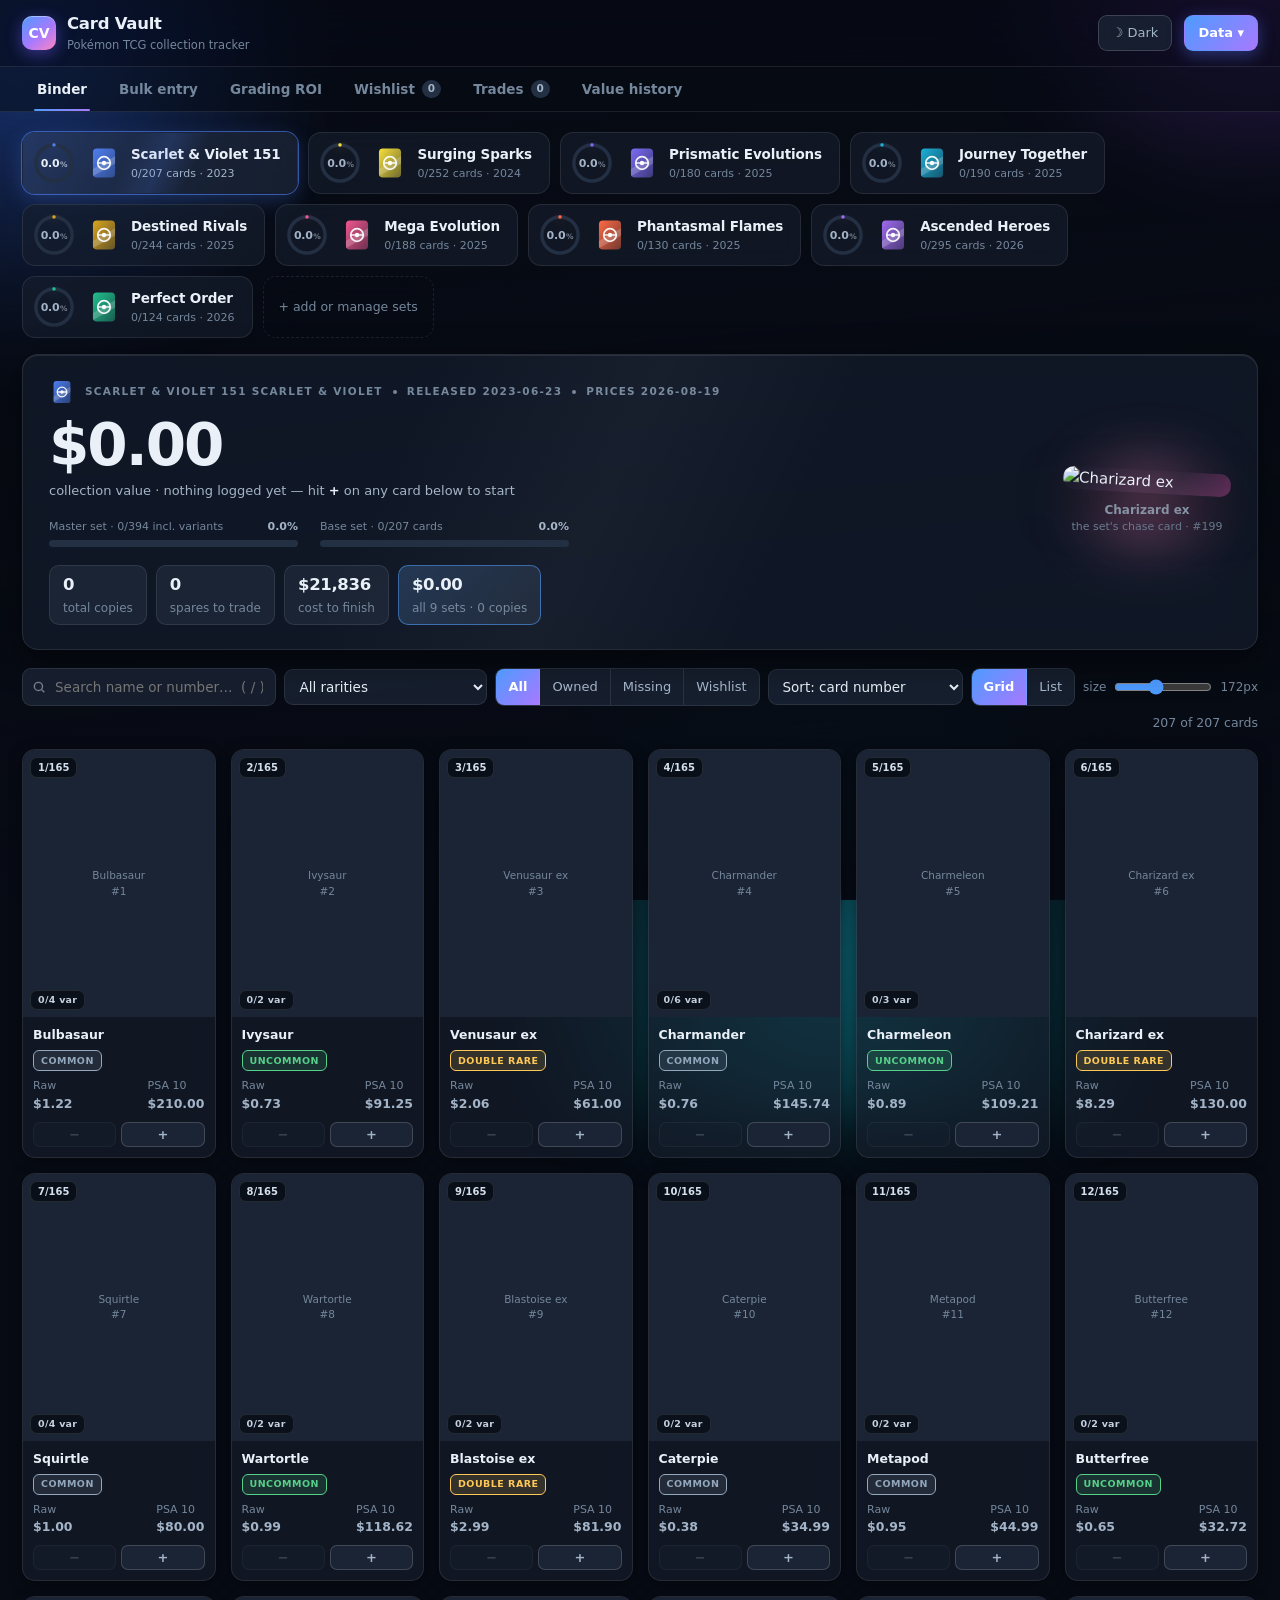
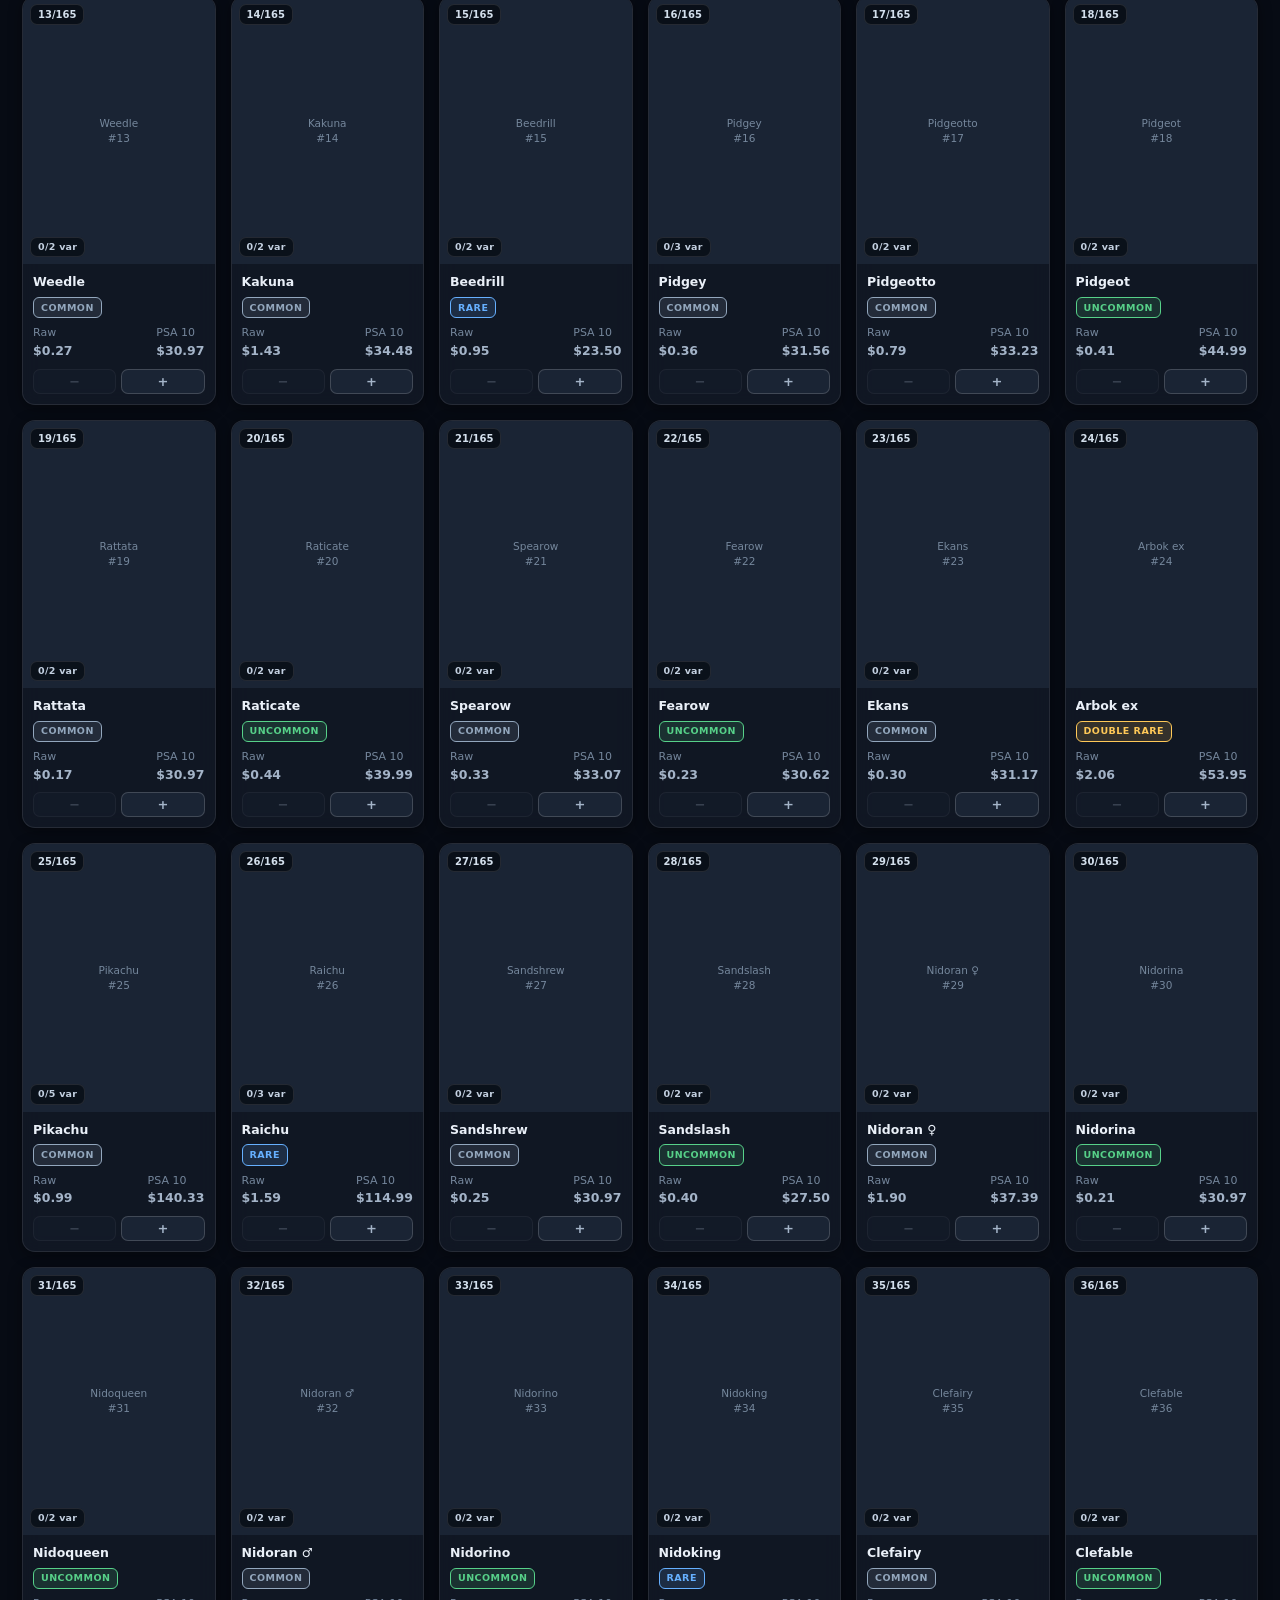
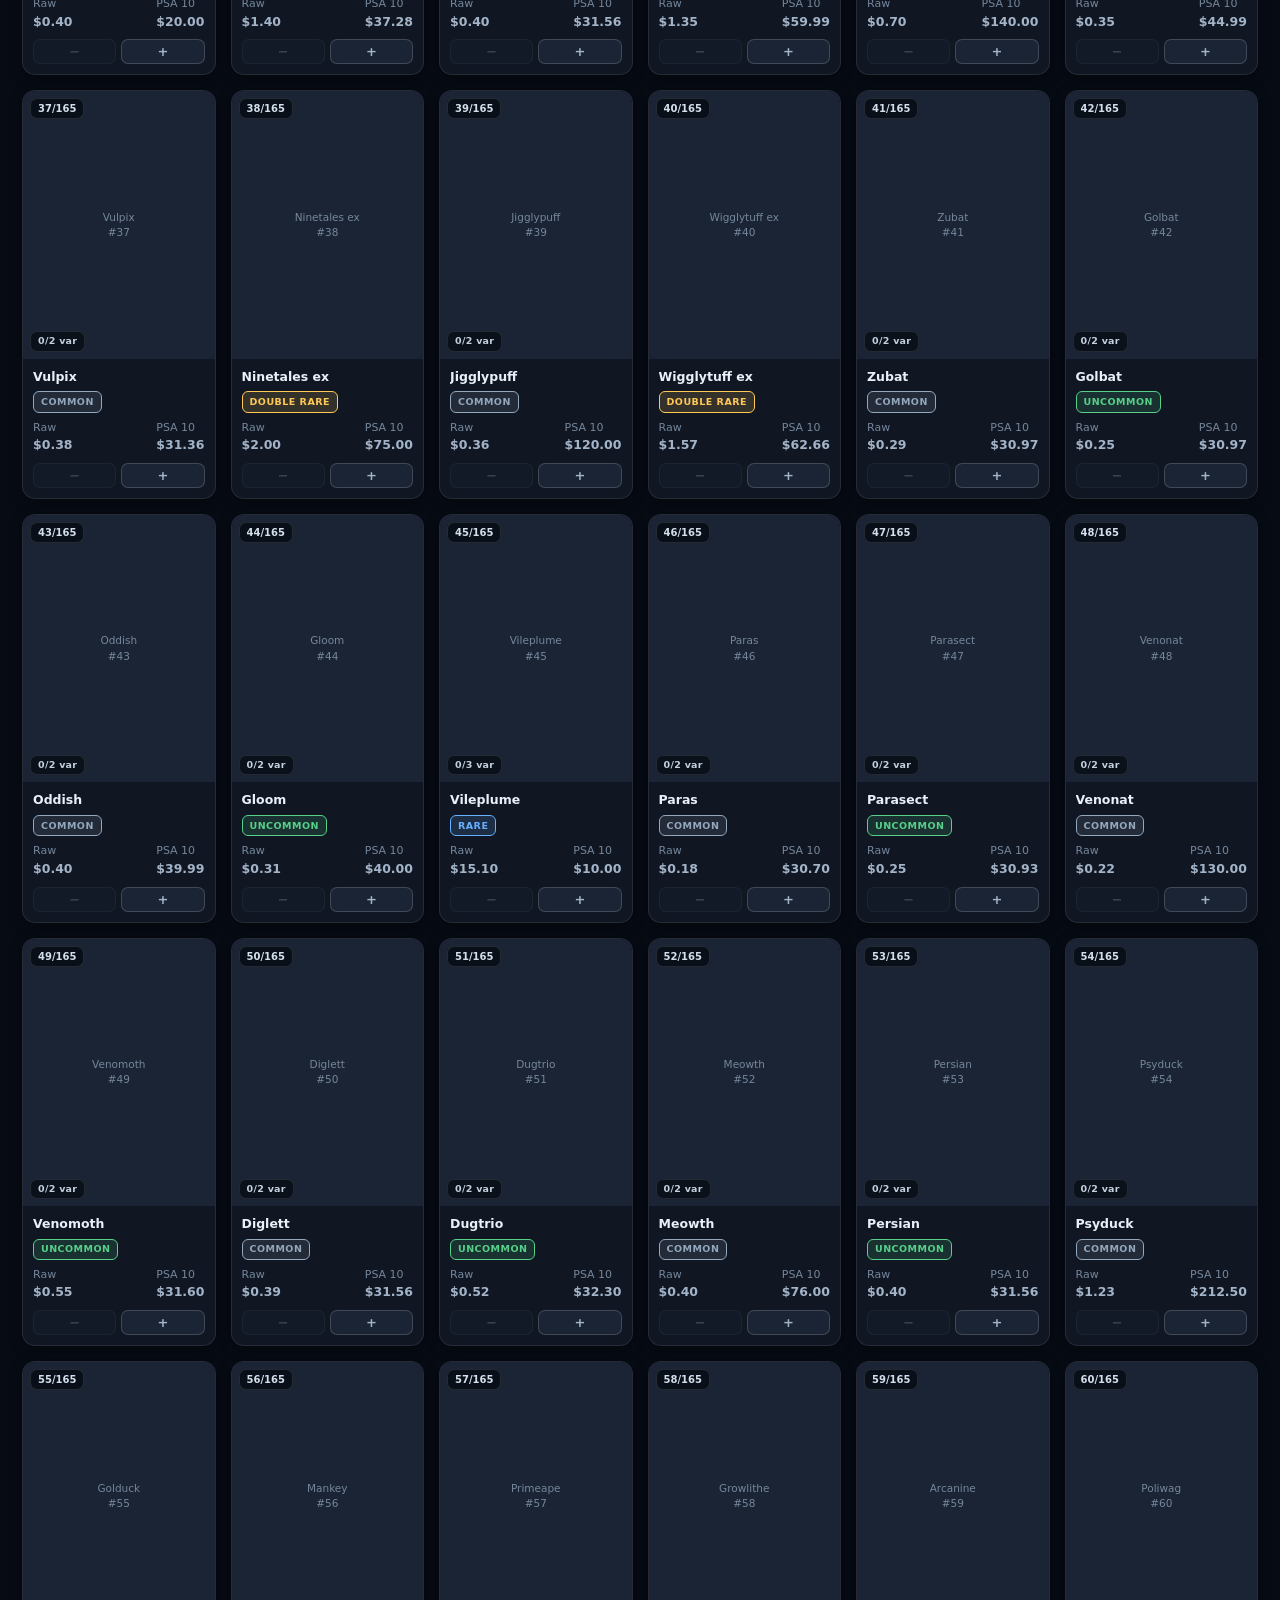
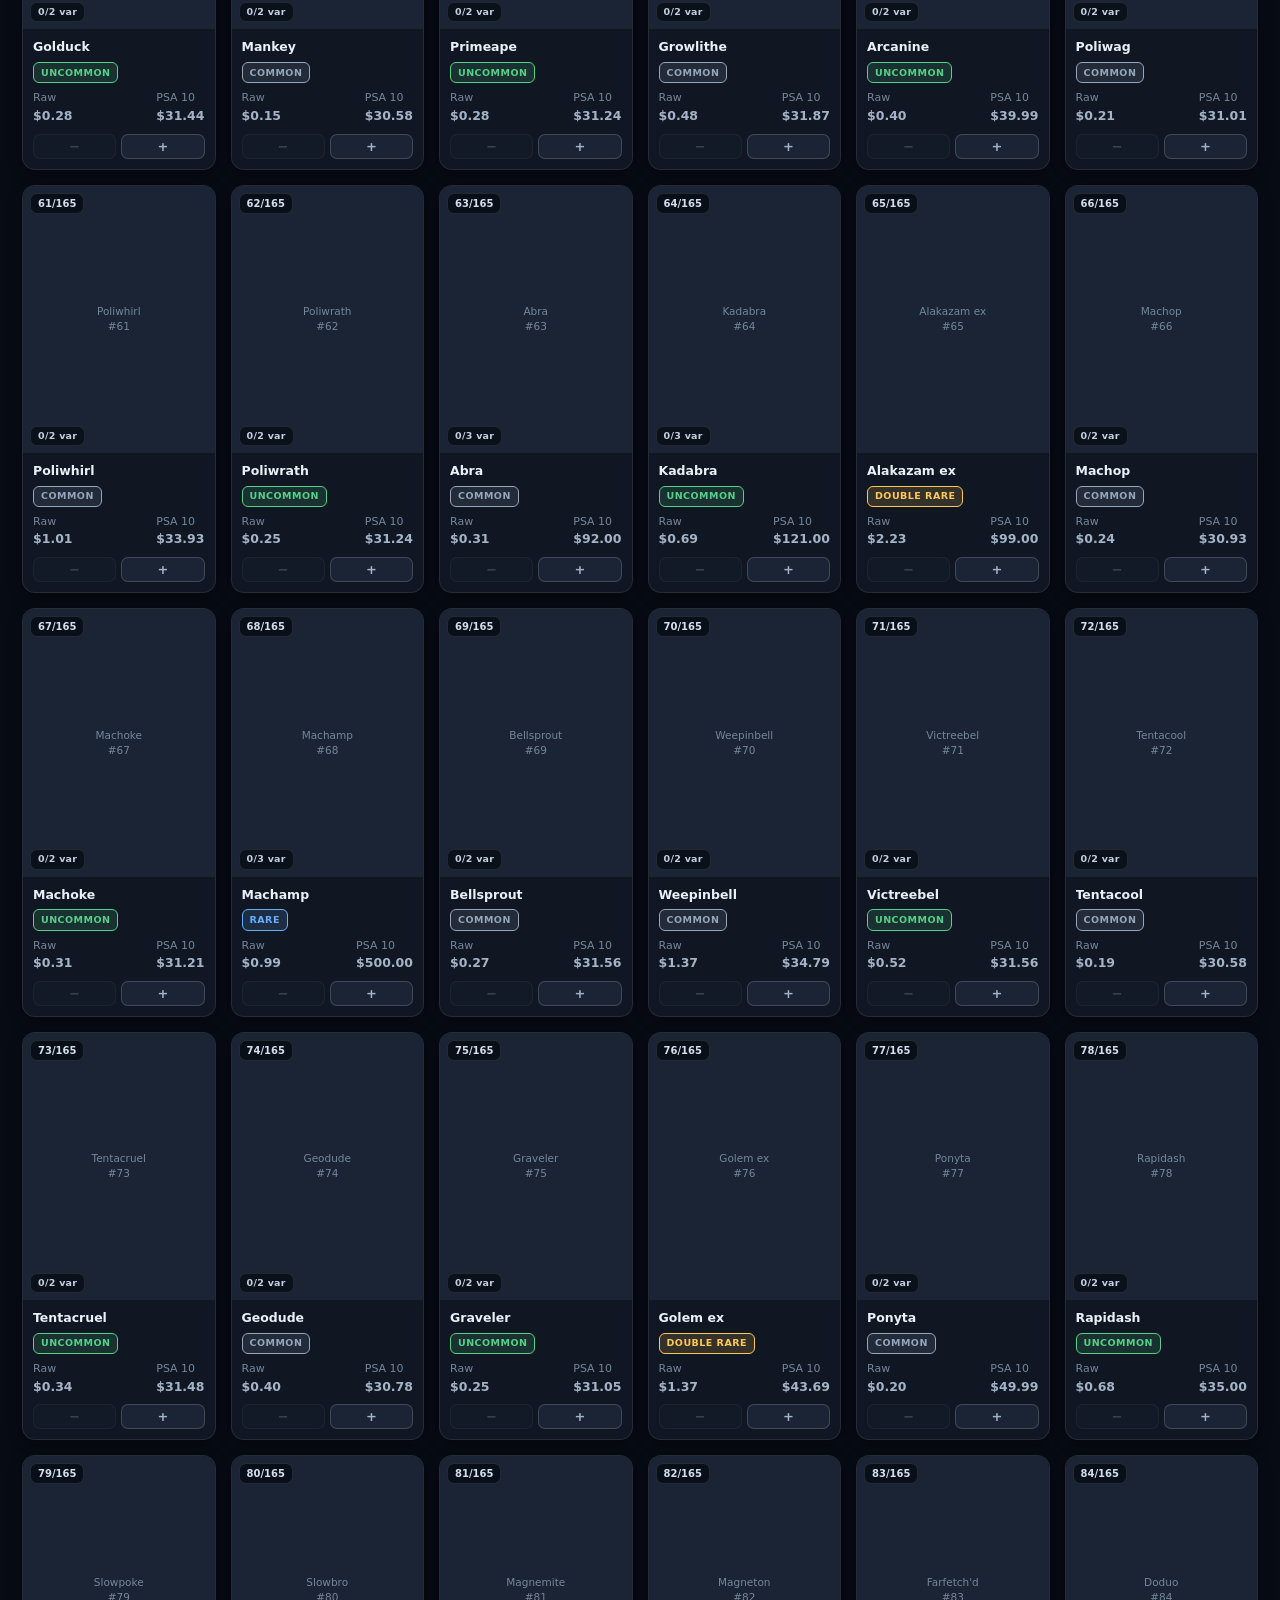
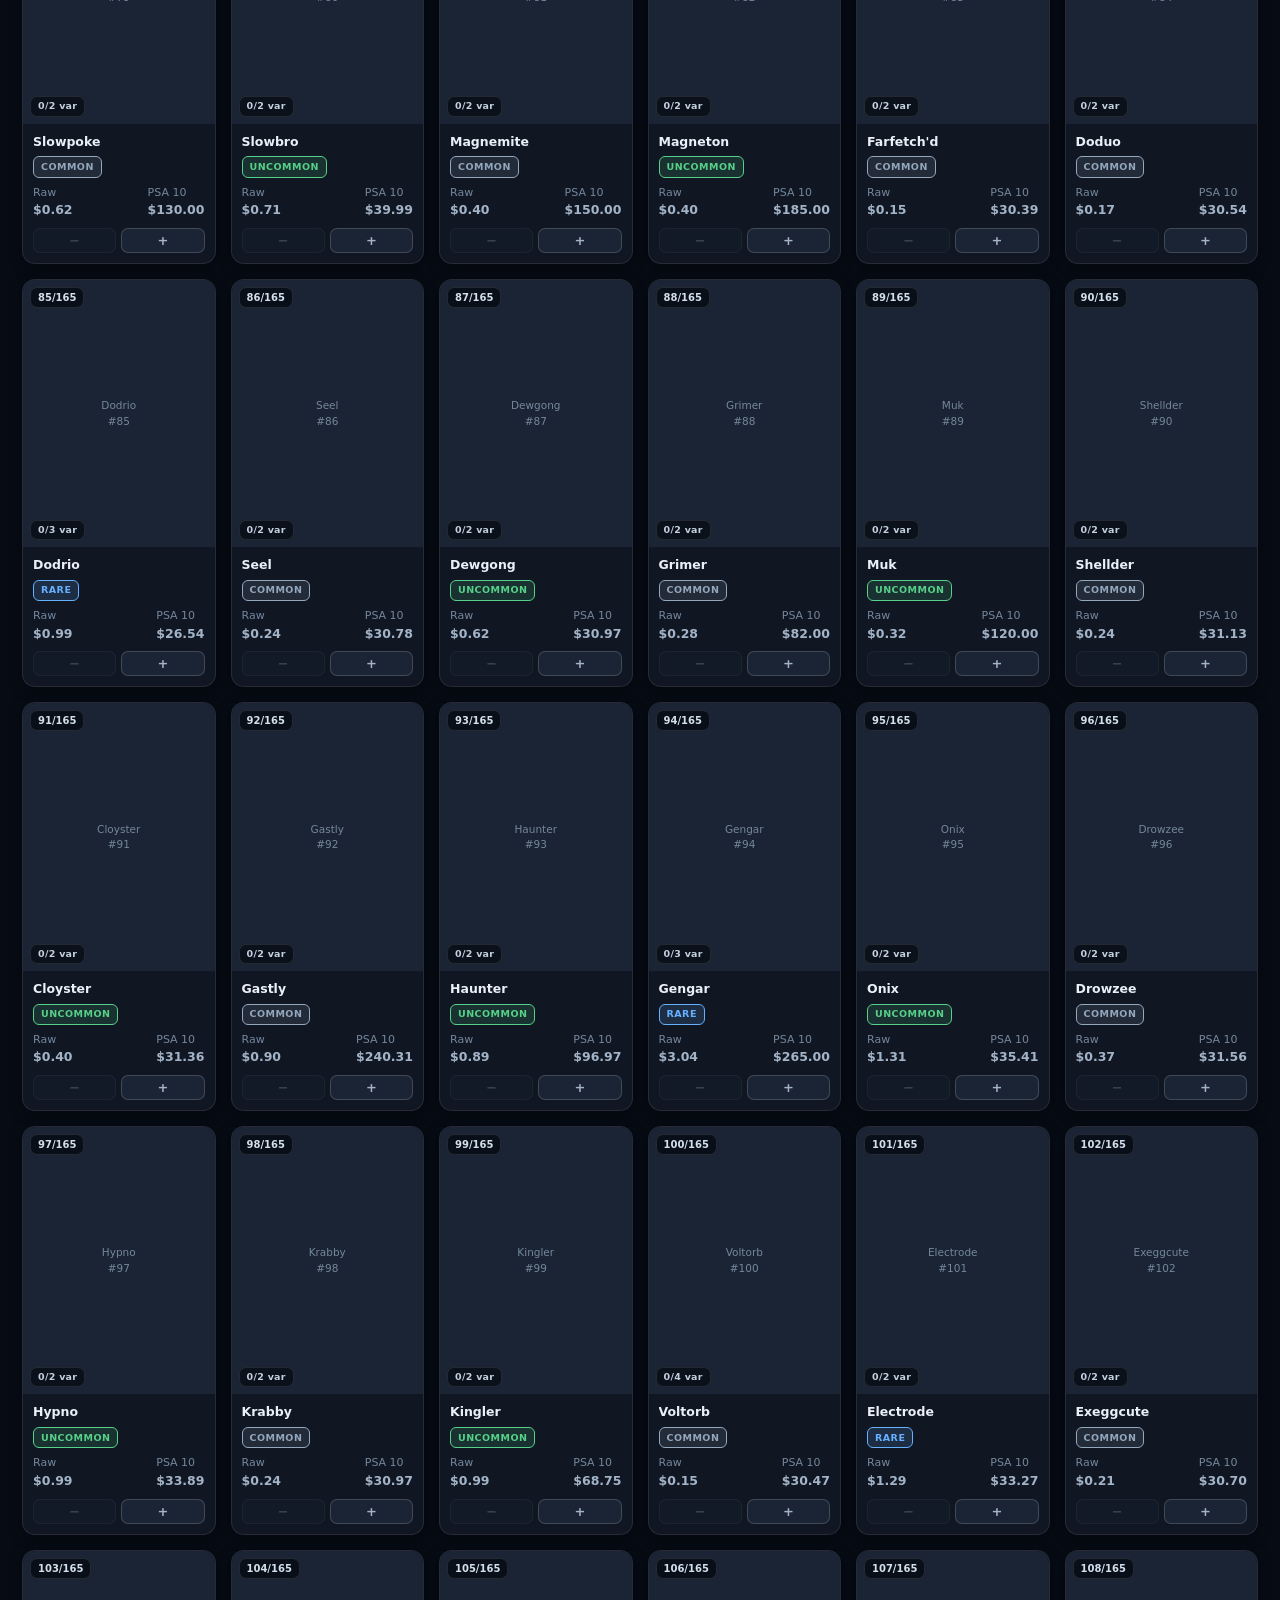
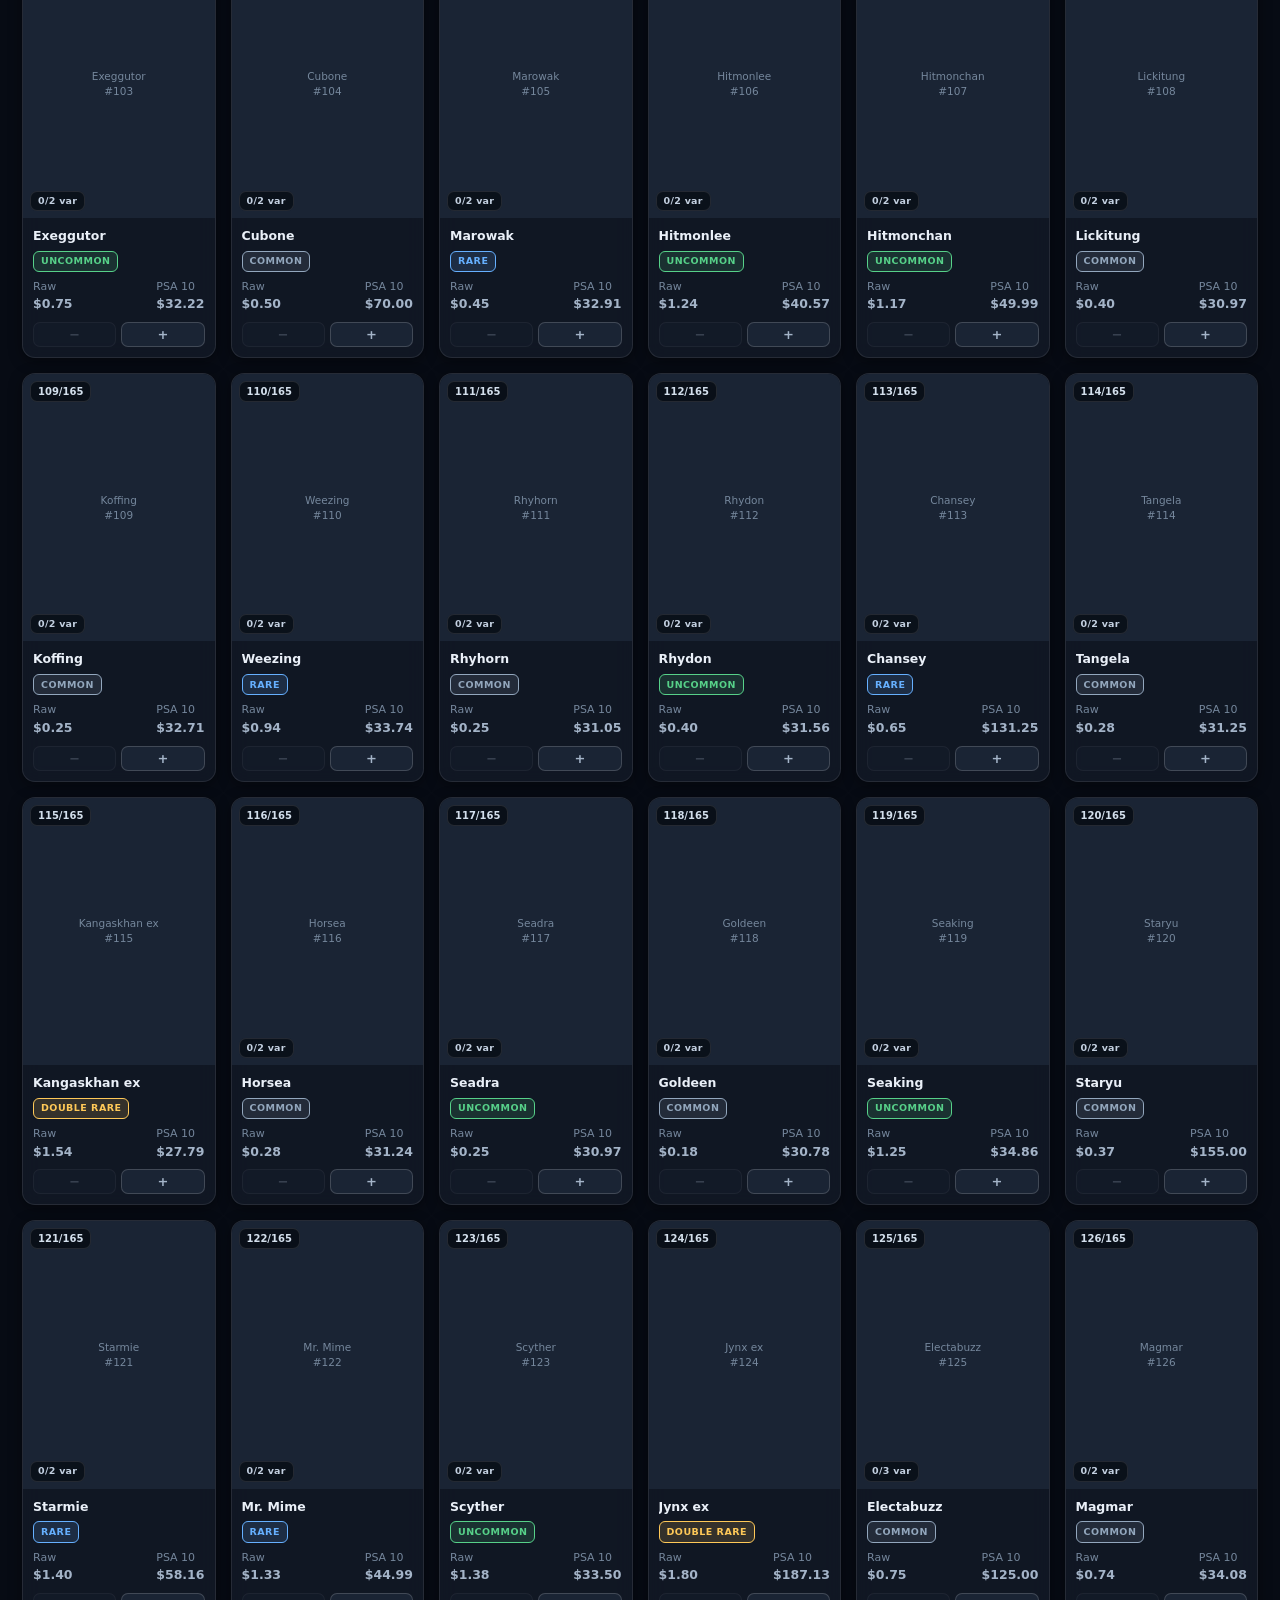
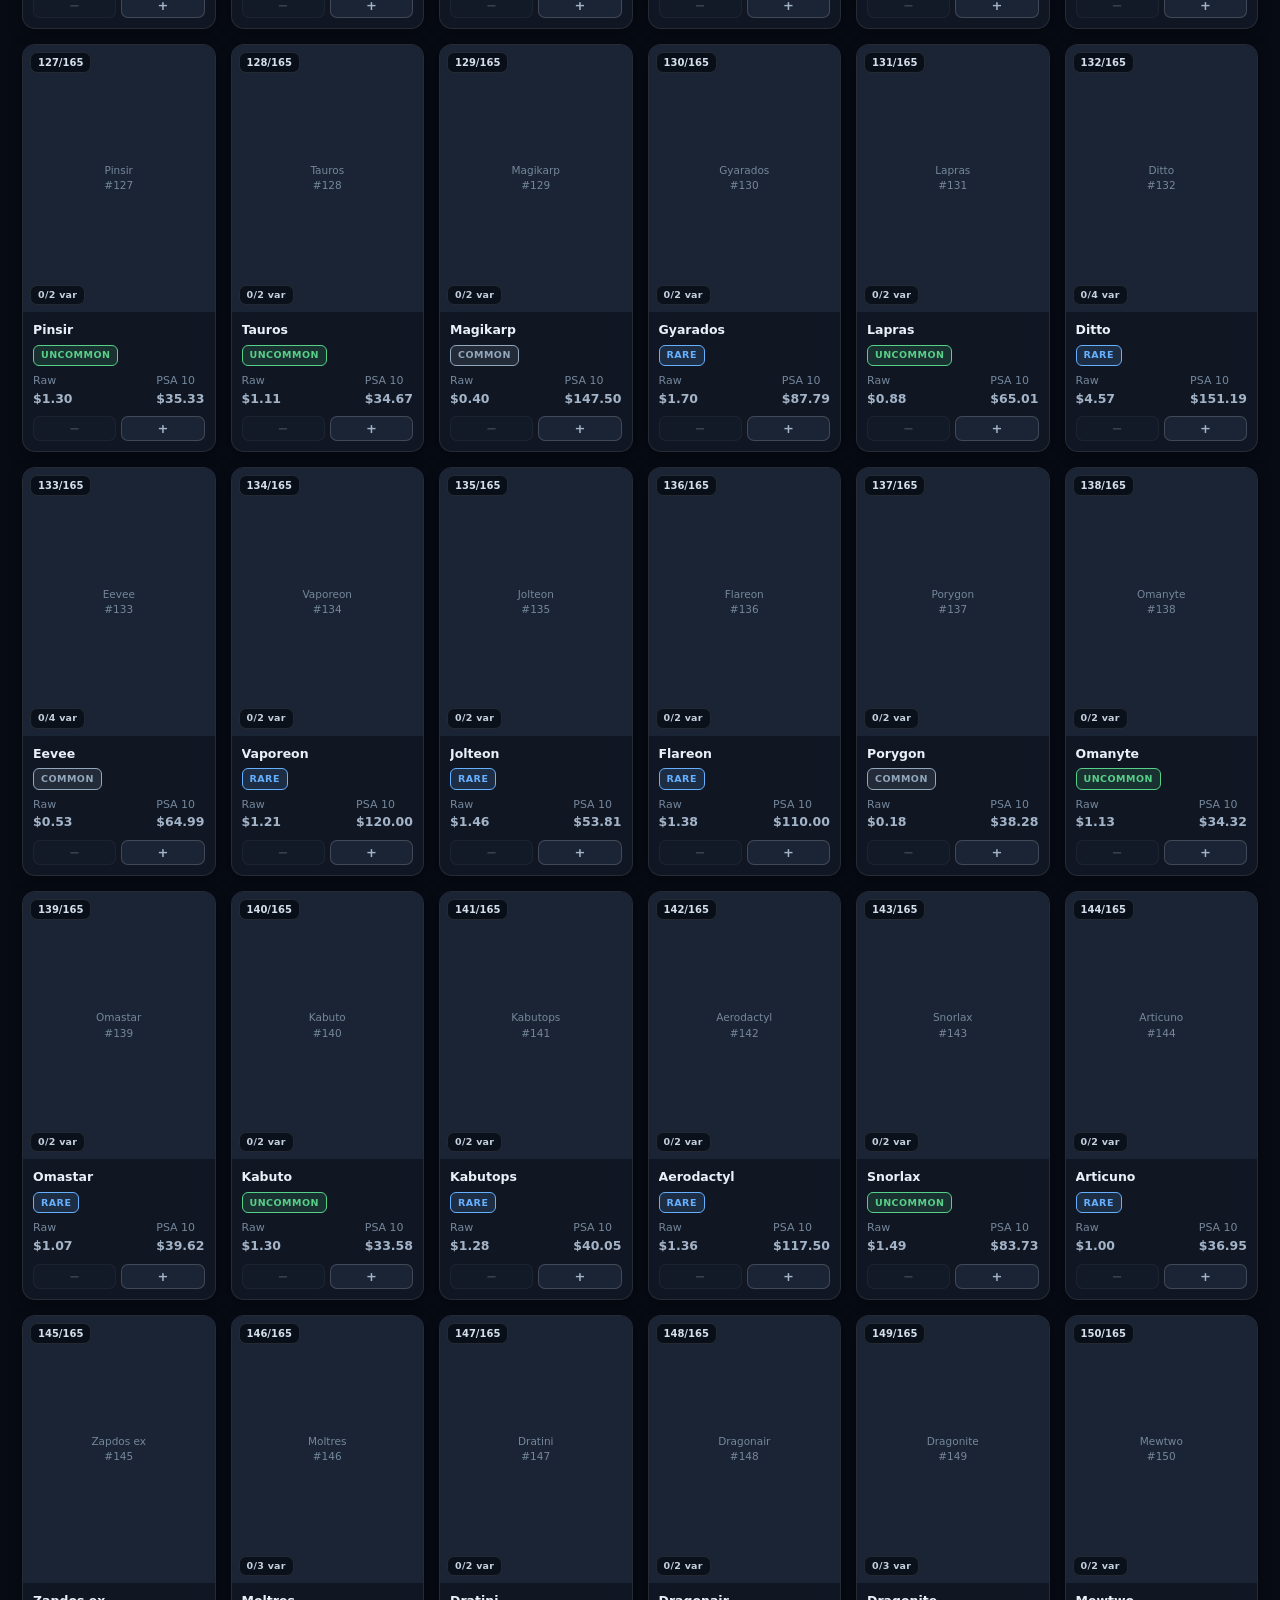
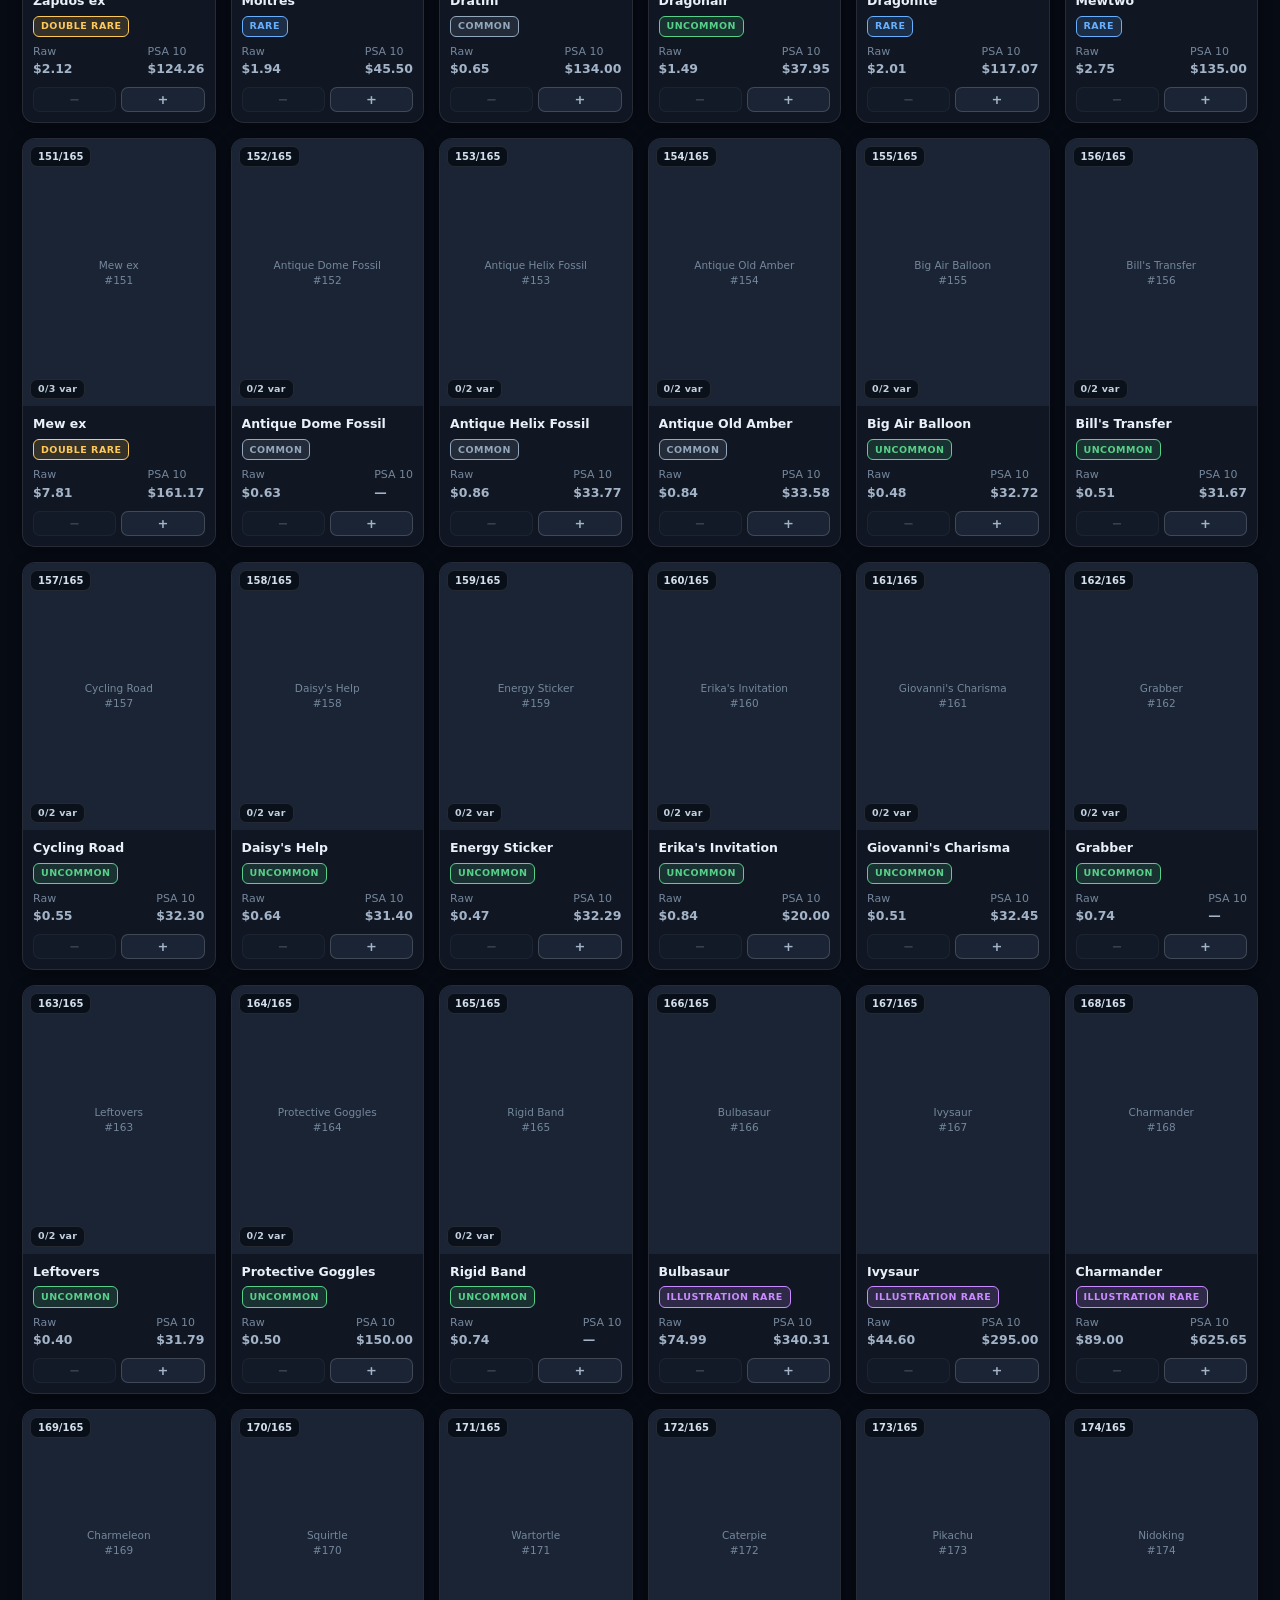
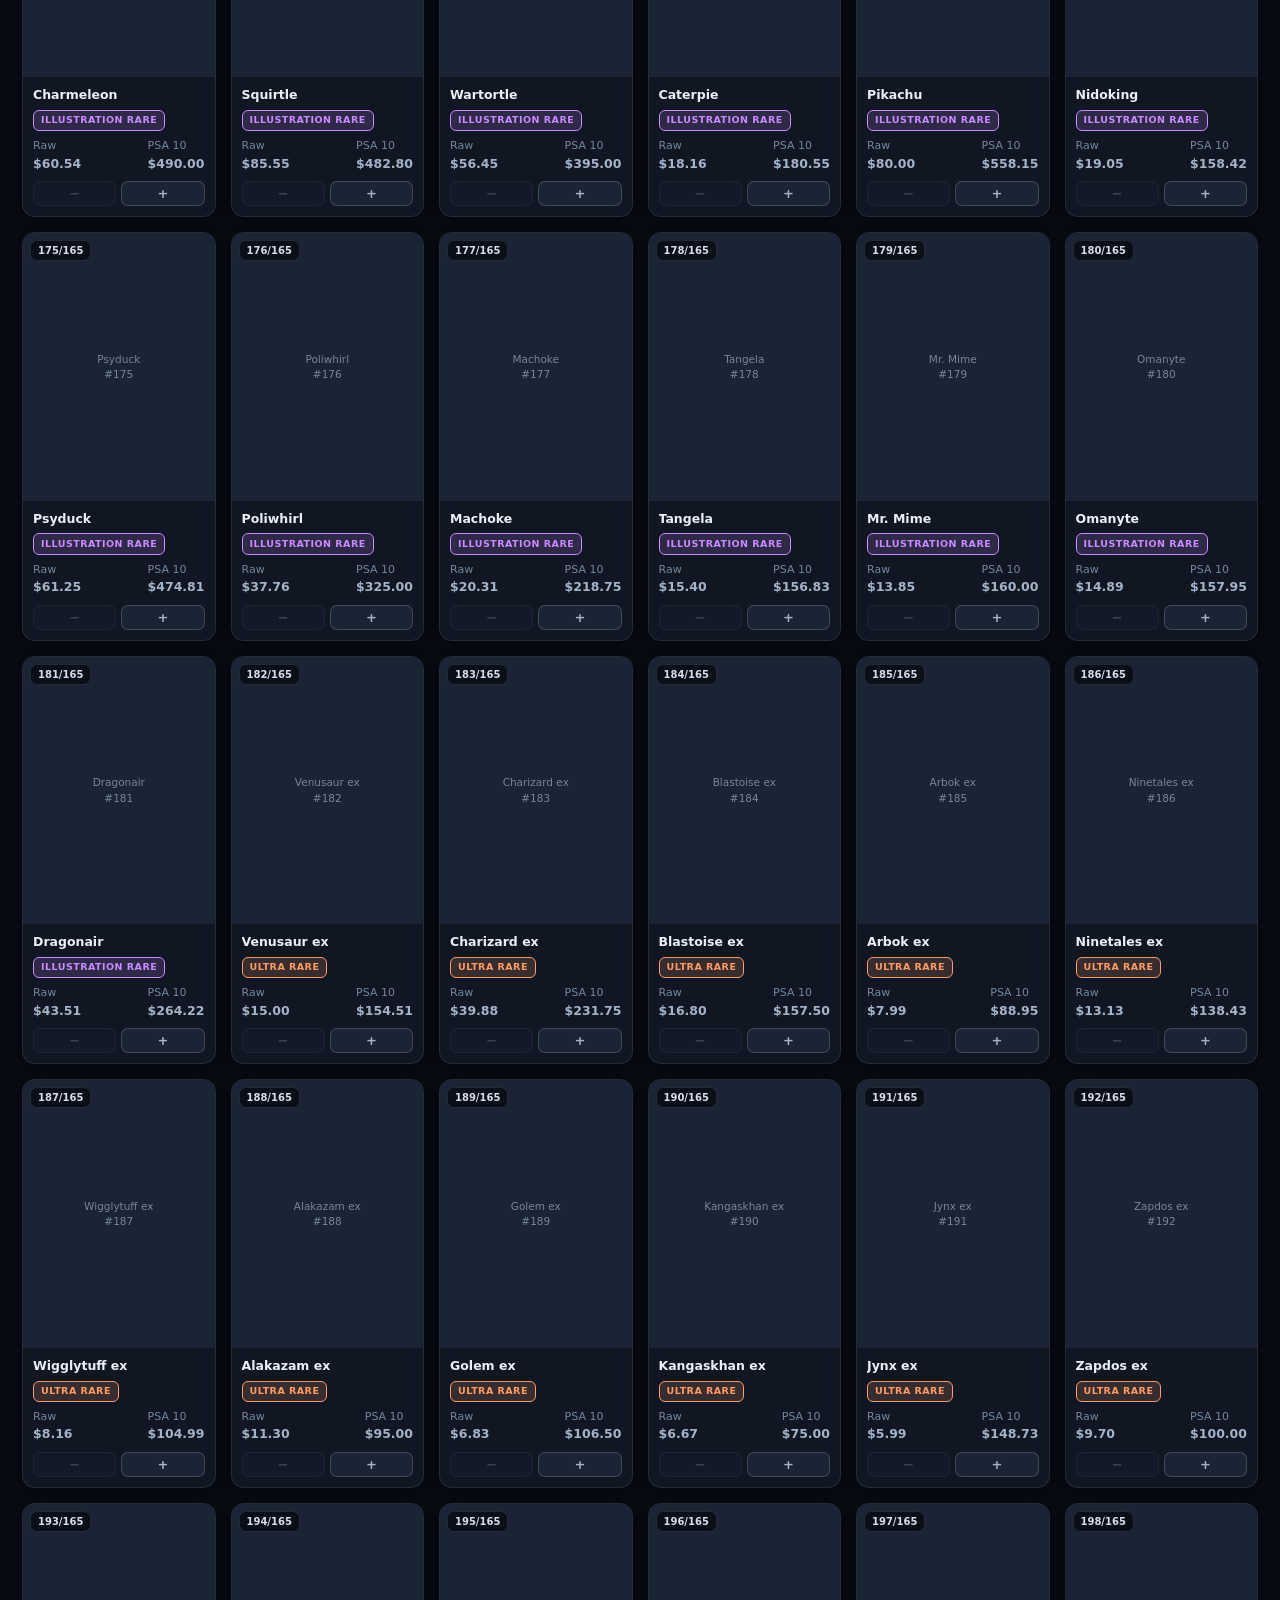
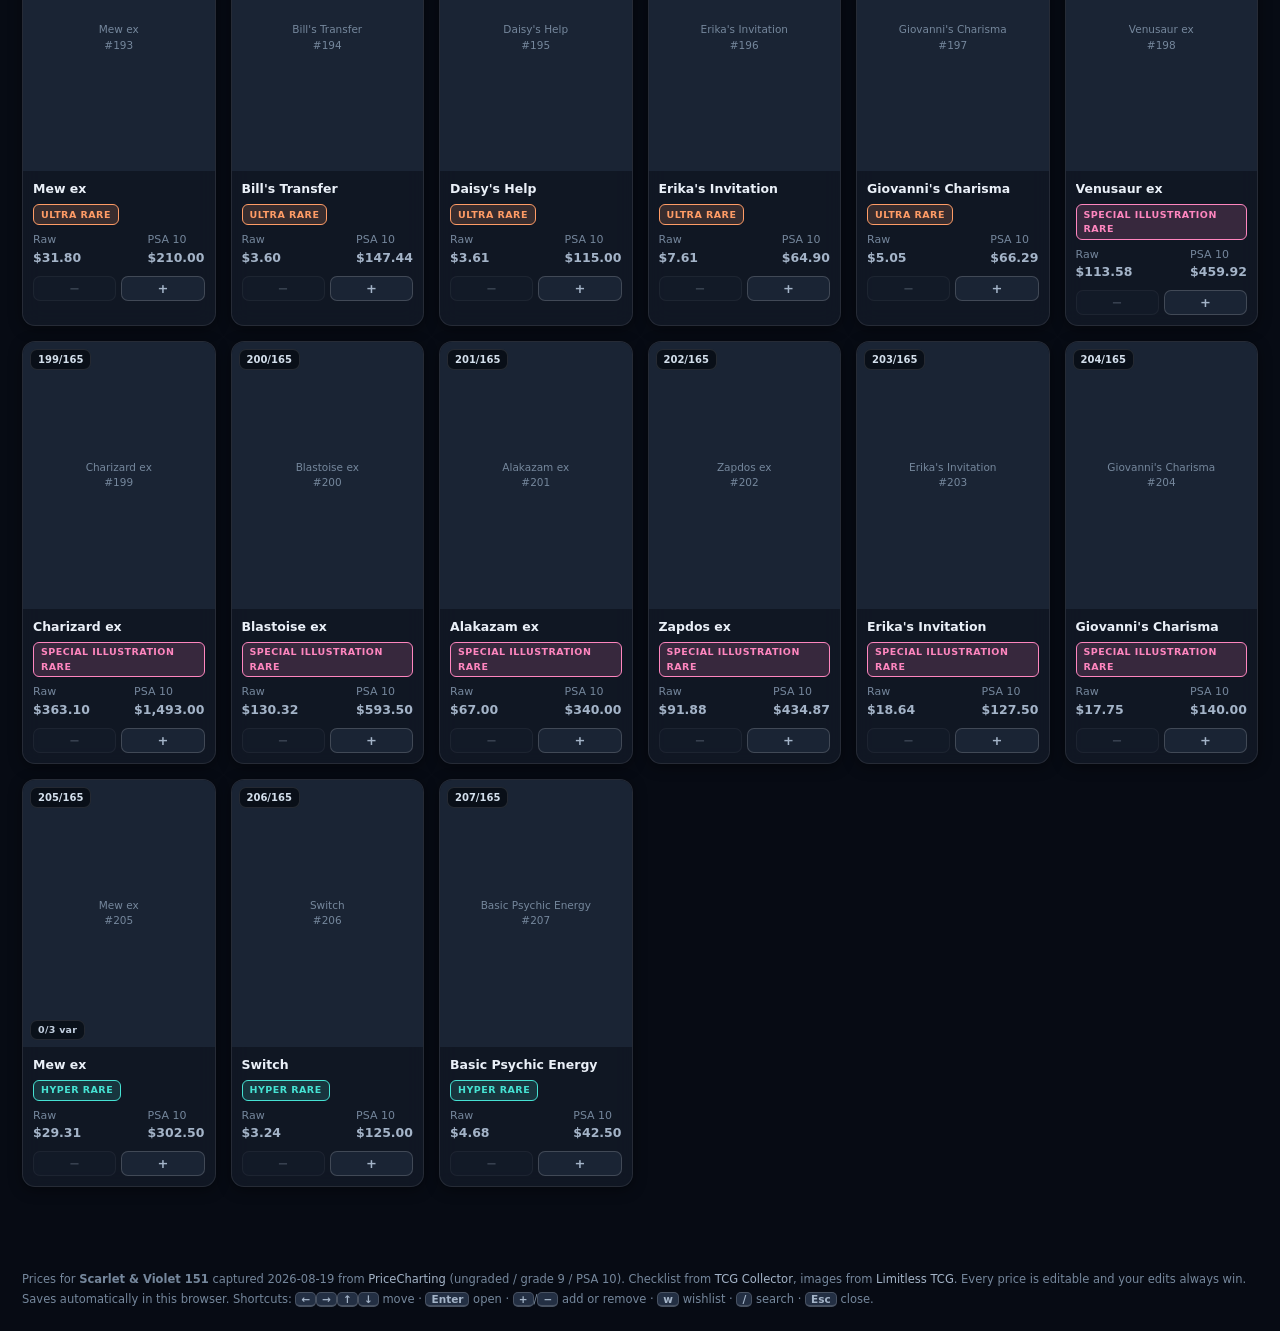
==== index.html @ ab1625ca "Add files via upload" ====
<!DOCTYPE html>
<html lang="en" data-theme="dark">
<head>
<meta charset="utf-8">
<meta name="viewport" content="width=device-width, initial-scale=1, viewport-fit=cover">
<meta name="theme-color" content="#070b14" media="(prefers-color-scheme: dark)">
<meta name="theme-color" content="#eef1f7" media="(prefers-color-scheme: light)">
<meta name="color-scheme" content="dark light">
<title>Card Vault — Pokémon Collection Tracker</title>
<style>/* ============================================================
   Card Vault — premium holo theme
   ============================================================ */
:root{
  --r:10px; --r2:16px; --tile:172px;
  --sans:system-ui,-apple-system,"Segoe UI",Inter,Roboto,Helvetica,Arial,sans-serif;
  --ease:cubic-bezier(.22,.9,.28,1);
}
html[data-theme="dark"]{
  color-scheme:dark;
  --bg:#070b14; --mesh1:#2f62d8; --mesh2:#8c3fd8; --mesh3:#0f93a4;
  --glass:rgba(23,31,46,.62); --glass2:rgba(30,40,58,.72); --glassEdge:rgba(255,255,255,.09);
  --surface:#141b28; --surface2:#1a2434; --surface3:#232f43;
  --line:rgba(255,255,255,.09); --line2:rgba(255,255,255,.17);
  --tx:#eaf0f8; --tx2:#a4b4c8; --tx3:#75879c;
  --acc:#4d9bff; --acc2:#a879ff; --accTx:#fff; --accSoft:rgba(77,155,255,.15);
  --gold:#ffc247; --green:#43d17f; --greenSoft:rgba(67,209,127,.11); --greenLine:rgba(67,209,127,.42);
  --red:#ff7b5c; --grid:rgba(255,255,255,.07); --axis:rgba(255,255,255,.22);
  --shadow:0 10px 34px rgba(0,0,0,.5); --shadowS:0 3px 14px rgba(0,0,0,.4);
  --foil:.85; --dim:.55;
}
html[data-theme="light"]{
  color-scheme:light;
  --bg:#eef1f7; --mesh1:#bcd2ff; --mesh2:#e0c8ff; --mesh3:#bfeaf0;
  --glass:rgba(255,255,255,.74); --glass2:rgba(255,255,255,.86); --glassEdge:rgba(255,255,255,.9);
  --surface:#ffffff; --surface2:#f3f6fb; --surface3:#e7edf6;
  --line:rgba(16,26,42,.10); --line2:rgba(16,26,42,.20);
  --tx:#0e1622; --tx2:#495a6e; --tx3:#71829a;
  --acc:#2a78d6; --acc2:#7c4ddb; --accTx:#fff; --accSoft:rgba(42,120,214,.12);
  --gold:#9a6c00; --green:#0f8a45; --greenSoft:rgba(15,138,69,.09); --greenLine:rgba(15,138,69,.38);
  --red:#c1391a; --grid:rgba(16,26,42,.08); --axis:rgba(16,26,42,.22);
  --shadow:0 10px 30px rgba(24,38,64,.16); --shadowS:0 3px 12px rgba(24,38,64,.11);
  --foil:.62; --dim:.42;
}
/* rarity ink */
html[data-theme="dark"]{
  --rc-common:#93a7bd;      --rb-common:rgba(147,167,189,.14);
  --rc-uncommon:#57d189;    --rb-uncommon:rgba(87,209,137,.14);
  --rc-rare:#66b0ff;        --rb-rare:rgba(102,176,255,.15);
  --rc-double-rare:#ffc958; --rb-double-rare:rgba(255,201,88,.15);
  --rc-ace-spec-rare:#ff5f7a;             --rb-ace-spec-rare:rgba(255,95,122,.16);
  --rc-illustration-rare:#c98bff;         --rb-illustration-rare:rgba(201,139,255,.16);
  --rc-ultra-rare:#ff9c66;                --rb-ultra-rare:rgba(255,156,102,.16);
  --rc-special-illustration-rare:#ff86bf; --rb-special-illustration-rare:rgba(255,134,191,.16);
  --rc-hyper-rare:#46e2d3;                --rb-hyper-rare:rgba(70,226,211,.15);
  --rc-mega-hyper-rare:#ffd76a;           --rb-mega-hyper-rare:rgba(255,215,106,.16);
}
html[data-theme="light"]{
  --rc-common:#5a6b7d;      --rb-common:rgba(90,107,125,.10);
  --rc-uncommon:#0f8a45;    --rb-uncommon:rgba(15,138,69,.11);
  --rc-rare:#1f6fc4;        --rb-rare:rgba(31,111,196,.11);
  --rc-double-rare:#8a6708; --rb-double-rare:rgba(138,103,8,.13);
  --rc-ace-spec-rare:#c02241;             --rb-ace-spec-rare:rgba(192,34,65,.11);
  --rc-illustration-rare:#7a3fd0;         --rb-illustration-rare:rgba(122,63,208,.11);
  --rc-ultra-rare:#b8541f;                --rb-ultra-rare:rgba(184,84,31,.11);
  --rc-special-illustration-rare:#bf3670; --rb-special-illustration-rare:rgba(191,54,112,.11);
  --rc-hyper-rare:#0d7d74;                --rb-hyper-rare:rgba(13,125,116,.12);
  --rc-mega-hyper-rare:#8a6708;           --rb-mega-hyper-rare:rgba(138,103,8,.14);
}

*{box-sizing:border-box;margin:0;padding:0}
html,body{min-height:100%}
body{background:var(--bg);color:var(--tx);font:15px/1.5 var(--sans);-webkit-font-smoothing:antialiased;
  position:relative;overflow-x:hidden}
/* ---- animated gradient mesh backdrop ---- */
body::before{
  content:"";position:fixed;inset:-25%;z-index:-2;pointer-events:none;
  background:
    radial-gradient(38vw 38vw at 18% 22%, var(--mesh1), transparent 62%),
    radial-gradient(34vw 34vw at 82% 12%, var(--mesh2), transparent 62%),
    radial-gradient(40vw 40vw at 60% 88%, var(--mesh3), transparent 64%);
  opacity:.6;filter:blur(34px);animation:drift 44s var(--ease) infinite alternate}
html[data-theme="light"] body::before{opacity:.8}
body::after{content:"";position:fixed;inset:0;z-index:-1;pointer-events:none;
  background:linear-gradient(175deg, color-mix(in srgb,var(--bg) 12%,transparent) 0%,
    color-mix(in srgb,var(--bg) 62%,transparent) 46%, var(--bg) 94%)}
@keyframes drift{
  0%  {transform:translate3d(0,0,0) scale(1)}
  33% {transform:translate3d(3.5%,-3%,0) scale(1.09)}
  66% {transform:translate3d(-3%,3.5%,0) scale(1.04)}
  100%{transform:translate3d(2%,2.5%,0) scale(1.11)}
}

button,input,select{font:inherit;color:inherit}
button{cursor:pointer;border:none;background:none}
a{color:var(--acc);text-decoration:none}
a:hover{text-decoration:underline}
:focus-visible{outline:2px solid var(--acc);outline-offset:2px;border-radius:6px}

/* glass surface mixin */
.glass{background:var(--glass);backdrop-filter:blur(18px) saturate(150%);
  -webkit-backdrop-filter:blur(18px) saturate(150%);
  border:1px solid var(--line);box-shadow:inset 0 1px 0 var(--glassEdge), var(--shadowS)}

/* ============ header ============ */
header{position:sticky;top:0;z-index:40;background:color-mix(in srgb,var(--bg) 72%,transparent);
  backdrop-filter:blur(20px) saturate(150%);-webkit-backdrop-filter:blur(20px) saturate(150%);
  border-bottom:1px solid var(--line)}
.hwrap{max-width:1560px;margin:0 auto;padding:12px 22px;display:flex;align-items:center;gap:12px;flex-wrap:wrap}
.brand{display:flex;align-items:center;gap:11px;margin-right:auto}
.mark{width:34px;height:34px;border-radius:10px;flex:none;color:#fff;font-weight:800;font-size:14px;
  background:linear-gradient(140deg,#4d9bff,#a879ff 55%,#ff86bf);display:grid;place-items:center;
  box-shadow:0 4px 16px rgba(122,90,255,.45), inset 0 1px 0 rgba(255,255,255,.4);position:relative;overflow:hidden}
.mark::after{content:"";position:absolute;inset:0;background:linear-gradient(115deg,transparent 40%,
  rgba(255,255,255,.55) 50%,transparent 60%);transform:translateX(-100%);animation:shine 5.5s ease-in-out infinite}
@keyframes shine{0%,72%{transform:translateX(-100%)}86%,100%{transform:translateX(100%)}}
.brand h1{font-size:16.5px;font-weight:680;letter-spacing:-.015em}
.brand span{display:block;font-size:11.5px;color:var(--tx3);font-weight:450}

.btn{position:relative;overflow:hidden;padding:7px 13px;border-radius:9px;border:1px solid var(--line2);
  background:var(--glass2);backdrop-filter:blur(10px);font-size:13px;color:var(--tx2);font-weight:520;
  display:inline-flex;align-items:center;gap:6px;white-space:nowrap;transition:.16s var(--ease)}
.btn:hover{color:var(--tx);border-color:var(--acc);transform:translateY(-1px);box-shadow:0 4px 14px rgba(77,155,255,.22)}
.btn:active{transform:translateY(0)}
.btn.pri{background:linear-gradient(135deg,var(--acc),var(--acc2));border-color:transparent;
  color:var(--accTx);font-weight:640;box-shadow:0 4px 16px rgba(90,120,255,.38)}
.btn.pri:hover{filter:brightness(1.09);color:var(--accTx);box-shadow:0 6px 22px rgba(90,120,255,.5)}
.rip{position:absolute;border-radius:50%;transform:scale(0);background:currentColor;opacity:.28;
  pointer-events:none;animation:rip .55s var(--ease) forwards}
@keyframes rip{to{transform:scale(2.6);opacity:0}}

.menu{position:relative}
.menu>.pop{position:absolute;right:0;top:calc(100% + 7px);background:var(--glass2);
  backdrop-filter:blur(20px) saturate(160%);border:1px solid var(--line2);border-radius:12px;
  box-shadow:var(--shadow);padding:5px;min-width:210px;display:none;z-index:50;
  transform-origin:top right;animation:pop .18s var(--ease)}
@keyframes pop{from{opacity:0;transform:scale(.94) translateY(-5px)}to{opacity:1;transform:none}}
.menu.open>.pop{display:block}
.pop button{display:block;width:100%;text-align:left;padding:8px 11px;border-radius:8px;font-size:13.5px;
  color:var(--tx2);transition:.12s}
.pop button:hover{background:var(--accSoft);color:var(--tx);transform:translateX(2px)}
.pop hr{border:none;border-top:1px solid var(--line);margin:5px 0}

/* ============ nav ============ */
nav{border-bottom:1px solid var(--line);background:color-mix(in srgb,var(--bg) 55%,transparent);
  backdrop-filter:blur(16px);position:sticky;top:59px;z-index:39}
.nwrap{max-width:1560px;margin:0 auto;padding:0 22px;display:flex;gap:2px;overflow-x:auto}
.tab{position:relative;overflow:hidden;padding:12px 15px;font-size:13.5px;font-weight:560;color:var(--tx3);
  white-space:nowrap;display:flex;align-items:center;gap:7px;transition:.16s}
.tab::after{content:"";position:absolute;left:12px;right:12px;bottom:0;height:2px;border-radius:2px;
  background:linear-gradient(90deg,var(--acc),var(--acc2));transform:scaleX(0);transform-origin:center;
  transition:transform .26s var(--ease)}
.tab:hover{color:var(--tx2)}
.tab.on{color:var(--tx)}
.tab.on::after{transform:scaleX(1)}
.tab .pill{font-size:10.5px;font-weight:700;padding:1px 6px;border-radius:9px;background:var(--surface3);color:var(--tx2)}
.tab.on .pill{background:linear-gradient(135deg,var(--acc),var(--acc2));color:#fff}

.main{max-width:1560px;margin:0 auto;padding:20px 22px 60px}
.view{display:none}
.view.on{display:block;animation:fadeUp .3s var(--ease)}
@keyframes fadeUp{from{opacity:0;transform:translateY(7px)}to{opacity:1;transform:none}}
h2.vh{font-size:20px;font-weight:720;letter-spacing:-.025em;margin-bottom:4px}
p.vs{font-size:13px;color:var(--tx3);margin-bottom:16px;max-width:76ch}

/* ============ HERO ============ */
.hero{position:relative;overflow:hidden;border-radius:var(--r2);padding:24px 26px;margin-bottom:18px;
  display:grid;grid-template-columns:1fr auto;gap:26px;align-items:center;
  background:var(--glass);backdrop-filter:blur(22px) saturate(160%);
  -webkit-backdrop-filter:blur(22px) saturate(160%);
  border:1px solid var(--line);box-shadow:inset 0 1px 0 var(--glassEdge), var(--shadow)}
.hero::before{content:"";position:absolute;inset:0;pointer-events:none;opacity:.5;
  background:linear-gradient(115deg,transparent 30%,rgba(255,255,255,.07) 47%,transparent 62%)}
.hkicker{display:flex;align-items:center;gap:10px;font-size:10.5px;font-weight:750;letter-spacing:.12em;
  text-transform:uppercase;color:var(--tx3);margin-bottom:11px}
.hkicker .logobox{flex:none;display:flex;align-items:center}
.hkicker .klogo{height:46px;max-width:210px;object-fit:contain;object-position:left center;margin-right:2px}
html[data-theme="light"] .hkicker .klogo{filter:drop-shadow(0 1px 2px rgba(10,20,35,.35))}
.hkicker .logobox.nologo .crest{width:26px;height:26px}
.hkicker .kname{display:none}
.hkicker.nologo .kname{display:inline}
.hkicker .dot{width:4px;height:4px;border-radius:50%;background:var(--tx3);flex:none}
.hval{font-size:clamp(38px,5.4vw,58px);font-weight:800;letter-spacing:-.035em;line-height:1;
  background:linear-gradient(100deg,var(--tx) 18%,var(--acc) 55%,var(--acc2) 88%);
  -webkit-background-clip:text;background-clip:text;color:transparent;font-variant-numeric:tabular-nums}
.hsub{font-size:13px;color:var(--tx2);margin-top:7px}
.hsub b{color:var(--tx);font-weight:640}
.hbars{display:grid;grid-template-columns:1fr 1fr;gap:12px 22px;margin-top:18px;max-width:520px}
.hbar .bt{display:flex;justify-content:space-between;font-size:11px;color:var(--tx3);margin-bottom:5px}
.hbar .bt b{color:var(--tx2);font-weight:650;font-variant-numeric:tabular-nums}
.htrack{height:7px;border-radius:4px;background:var(--surface3);overflow:hidden;position:relative}
.htrack>i{display:block;height:100%;border-radius:4px;width:0;
  background:linear-gradient(90deg,var(--acc),var(--acc2) 55%,var(--sa,#ff86bf));
  transition:width .75s var(--ease);position:relative;overflow:hidden}
.htrack>i::after{content:"";position:absolute;inset:0;background:linear-gradient(100deg,transparent 35%,
  rgba(255,255,255,.45) 50%,transparent 65%);transform:translateX(-100%);animation:shine 3.6s ease-in-out infinite}
.hpills{display:flex;gap:9px;flex-wrap:wrap;margin-top:18px}
.hpill{padding:7px 13px;border-radius:10px;background:var(--surface2);border:1px solid var(--line);
  font-size:12px;color:var(--tx3);transition:.16s var(--ease)}
.hpill:hover{border-color:var(--line2);transform:translateY(-1px)}
.hpill b{display:block;font-size:16.5px;font-weight:730;color:var(--tx);letter-spacing:-.02em;
  font-variant-numeric:tabular-nums;margin-bottom:1px}
.heroR{position:relative;width:168px;flex:none}
.heroR .hc{position:relative;border-radius:11px;overflow:hidden;transform:rotate(3.2deg);
  box-shadow:0 18px 44px rgba(0,0,0,.5);transition:transform .4s var(--ease)}
.heroR:hover .hc{transform:rotate(0deg) scale(1.045)}
.heroR .hc img{width:100%;display:block}
.heroR .hglow{position:absolute;inset:-14%;z-index:-1;border-radius:50%;filter:blur(30px);opacity:.55;
  background:radial-gradient(circle,var(--hgc,#a879ff),transparent 68%)}
.heroR .hcap{margin-top:10px;font-size:11px;color:var(--tx3);text-align:center;line-height:1.4}
.heroR .hcap b{display:block;color:var(--tx2);font-size:12px;font-weight:640}
.heroR .foil{position:absolute;inset:0;pointer-events:none;mix-blend-mode:screen;opacity:.6;
  background:linear-gradient(118deg,transparent 28%,rgba(255,90,190,.5) 41%,rgba(90,220,255,.5) 50%,
    rgba(170,255,120,.42) 59%,transparent 72%);background-size:250% 100%;animation:sweep 6s linear infinite}
html[data-theme="light"] .heroR .foil{mix-blend-mode:overlay;opacity:.45}
@keyframes sweep{0%{background-position:130% 0}100%{background-position:-130% 0}}

/* ============ set tabs ============ */
.sets{display:flex;gap:10px;flex-wrap:wrap;margin-bottom:16px}
.settab{--sa:var(--acc);
  display:flex;align-items:center;gap:12px;padding:9px 17px 9px 10px;border:1px solid var(--line);
  border-radius:13px;background:var(--glass);backdrop-filter:blur(12px);
  transition:.2s var(--ease);position:relative;overflow:hidden;text-align:left}
.settab:hover{border-color:var(--line2);transform:translateY(-1px)}
.settab.on{border-color:transparent;
  background:linear-gradient(120deg,color-mix(in srgb,var(--sa) 20%,transparent),transparent 62%),var(--glass2);
  box-shadow:0 0 0 1px color-mix(in srgb,var(--sa) 62%,transparent),
             0 6px 20px color-mix(in srgb,var(--sa) 26%,transparent)}
.settab.on::after{content:"";position:absolute;inset:0;pointer-events:none;
  background:linear-gradient(115deg,transparent 38%,color-mix(in srgb,var(--sa) 16%,transparent) 50%,transparent 62%)}

/* completion ring */
.settab .ring{position:relative;width:42px;height:42px;flex:none;display:grid;place-items:center}
.settab .ring svg{position:absolute;inset:0;width:100%;height:100%;transform:rotate(-90deg)}
.settab .ring .rbg{fill:none;stroke:var(--surface3);stroke-width:3}
.settab .ring .rfg{fill:none;stroke:var(--sa);stroke-width:3;stroke-linecap:round;
  transition:stroke-dasharray .7s var(--ease);filter:drop-shadow(0 0 4px color-mix(in srgb,var(--sa) 55%,transparent))}
.settab .ring b{font-size:11px;font-weight:750;letter-spacing:-.02em;color:var(--tx2);
  font-variant-numeric:tabular-nums;line-height:1}
.settab .ring b em{font-style:normal;font-size:7.5px;opacity:.65;margin-left:.5px}
.settab.on .ring b{color:var(--tx)}

/* set wordmark; falls back through alternate hosts, then to a drawn crest + name */
.logobox{display:block;position:relative}
.logobox .crest{display:none}
.logobox.nologo .crest{display:block;width:34px;height:34px}
.logobox.nologo img{display:none}
.stmeta{min-width:0;display:block}
.stmeta .stlogo{display:block;height:39px;max-width:160px;object-fit:contain;object-position:left center;
  margin-bottom:4px}
html[data-theme="light"] .stmeta .stlogo{filter:drop-shadow(0 1px 1.5px rgba(10,20,35,.4))}
.stmeta .stname{display:none;font-size:13.5px;font-weight:640;letter-spacing:-.01em}
.stmeta.nologo{display:grid;grid-template-columns:auto 1fr;column-gap:10px;align-items:center}
.stmeta.nologo .logobox{grid-row:1 / span 2}
.stmeta.nologo .stname{display:block;margin-bottom:1px}
.settab i{display:block;font-size:11px;color:var(--tx3);font-style:normal;
  white-space:nowrap;overflow:hidden;text-overflow:ellipsis}
.settab.on i{color:var(--tx2)}
.settab.ghost{border-style:dashed;color:var(--tx3);font-size:12.5px;padding:11px 15px;background:transparent;
  align-items:center;overflow:visible}

/* ============ toolbar ============ */
.tools{display:flex;gap:8px;flex-wrap:wrap;align-items:center;margin-bottom:16px}
.search{position:relative;flex:1;min-width:180px;max-width:290px}
.search input{width:100%;padding:8px 12px 8px 32px;border-radius:9px;border:1px solid var(--line);
  background:var(--glass2);font-size:13.5px;transition:.16s}
.search input:focus{outline:none;border-color:var(--acc);box-shadow:0 0 0 3px var(--accSoft)}
.search svg{position:absolute;left:10px;top:50%;transform:translateY(-50%);opacity:.45}
select.f,input.f{padding:8px 10px;border-radius:9px;border:1px solid var(--line);background:var(--glass2);font-size:13.5px}
select.f{cursor:pointer}
select.f:focus,input.f:focus{outline:none;border-color:var(--acc);box-shadow:0 0 0 3px var(--accSoft)}
.seg{display:flex;border:1px solid var(--line);border-radius:9px;overflow:hidden;background:var(--glass2)}
.seg button{position:relative;overflow:hidden;padding:8px 12px;font-size:13px;color:var(--tx2);
  border-right:1px solid var(--line);transition:.16s}
.seg button:last-child{border-right:none}
.seg button:hover{color:var(--tx)}
.seg button.on{background:linear-gradient(135deg,var(--acc),var(--acc2));color:#fff;font-weight:620}
.sizer{display:flex;align-items:center;gap:8px;font-size:12px;color:var(--tx3)}
.sizer input[type=range]{width:98px;accent-color:var(--acc)}
.count{font-size:12.5px;color:var(--tx3);margin-left:auto;white-space:nowrap}

/* ============ card grid ============ */
.grid{display:grid;grid-template-columns:repeat(auto-fill,minmax(var(--tile),1fr));gap:15px;perspective:1500px}
.card{position:relative;background:var(--glass);backdrop-filter:blur(10px);
  border:1px solid var(--line);border-radius:13px;overflow:hidden;
  box-shadow:var(--shadowS);transition:border-color .16s, box-shadow .22s, transform .16s var(--ease);
  animation:cardIn .34s var(--ease) backwards}
@keyframes cardIn{from{opacity:0;transform:translateY(9px) scale(.985)}to{opacity:1;transform:none}}
.card:hover{border-color:var(--line2);transform:translateY(-3px);box-shadow:var(--shadow);z-index:2}
.card.owned{border-color:var(--greenLine);background:linear-gradient(180deg,var(--greenSoft),transparent 55%),var(--glass)}
.card.sel{border-color:var(--acc);box-shadow:0 0 0 2px var(--acc), var(--shadow)}
.card.flash{animation:flash .7s var(--ease)}
@keyframes flash{0%{box-shadow:0 0 0 0 rgba(67,209,127,.75)}100%{box-shadow:0 0 0 16px rgba(67,209,127,0)}}
/* rarity glow for chase cards */
.card.chase{--gc:var(--rc-common)}
.card.chase::before{content:"";position:absolute;inset:-1px;border-radius:13px;pointer-events:none;z-index:0;
  box-shadow:0 0 0 1px color-mix(in srgb,var(--gc) 42%,transparent),
             0 6px 26px color-mix(in srgb,var(--gc) 26%,transparent);
  opacity:.62;transition:opacity .25s}
.card.chase:hover::before{opacity:1}

.thumb{position:relative;aspect-ratio:245/342;background:var(--surface2);cursor:pointer;display:grid;
  place-items:center;overflow:hidden;transform-style:preserve-3d}
.thumb img{width:100%;height:100%;object-fit:contain;display:block;transition:filter .25s, transform .3s var(--ease)}
.thumb .ph{position:absolute;inset:0;display:grid;place-items:center;font-size:10.5px;color:var(--tx3);
  text-align:center;padding:10px;line-height:1.45}
.card:not(.owned) .thumb img{filter:grayscale(var(--dim)) brightness(.8) saturate(.7)}
html[data-theme="light"] .card:not(.owned) .thumb img{filter:grayscale(var(--dim)) brightness(1) saturate(.65) opacity(.82)}
.card:hover .thumb img{filter:none;transform:scale(1.035)}

/* ---- iridescent foil ---- */
.thumb.holo::after{content:"";position:absolute;inset:0;pointer-events:none;opacity:0;
  transition:opacity .26s;mix-blend-mode:screen;
  background:
    radial-gradient(circle at var(--mx,50%) var(--my,50%), rgba(255,255,255,.42), transparent 52%),
    linear-gradient(115deg, transparent 22%,
      rgba(255,72,180,.42) 35%, rgba(255,205,60,.34) 43%, rgba(70,235,255,.44) 52%,
      rgba(150,255,130,.32) 61%, transparent 74%),
    repeating-linear-gradient(58deg, rgba(255,255,255,.09) 0 2px, transparent 2px 6px);
  background-size:100% 100%, 230% 100%, 100% 100%;
  background-position:0 0, calc(var(--fx,50) * -1.6%) 0, 0 0}
html[data-theme="light"] .thumb.holo::after{mix-blend-mode:overlay}
.card:hover .thumb.holo::after{opacity:var(--foil)}
/* modal card keeps a resting shimmer, brightens on hover */
.mimg .frame.holo::after{opacity:calc(var(--foil) * .5)}
.mimg .frame.holo:hover::after{opacity:var(--foil)}
.cnt button{position:relative;overflow:hidden}
.card.tilt{transition:transform .1s linear, box-shadow .22s, border-color .16s}
.card.tilt:hover{transform:rotateX(var(--rx,0deg)) rotateY(var(--ry,0deg)) translateZ(10px) scale(1.015)}

.qty{position:absolute;top:7px;right:7px;min-width:23px;height:23px;padding:0 6px;border-radius:12px;
  background:linear-gradient(135deg,#43d17f,#1fa862);color:#03210f;font-size:11.5px;font-weight:850;
  display:grid;place-items:center;box-shadow:0 3px 10px rgba(0,0,0,.45), inset 0 1px 0 rgba(255,255,255,.4);z-index:3}
.num{position:absolute;top:7px;left:7px;padding:2px 7px;border-radius:7px;background:rgba(4,8,14,.7);
  backdrop-filter:blur(6px);font-size:10px;font-weight:700;color:#d3dfec;z-index:3;
  border:1px solid rgba(255,255,255,.11)}
.star{position:absolute;bottom:7px;right:7px;width:25px;height:25px;border-radius:50%;display:grid;
  place-items:center;background:rgba(4,8,14,.62);backdrop-filter:blur(6px);font-size:13px;color:#96a5b6;
  line-height:1;opacity:0;transition:.18s var(--ease);z-index:3;border:1px solid rgba(255,255,255,.11)}
.card:hover .star,.star.on{opacity:1}
.star:hover{transform:scale(1.16)}
.star.on{color:var(--gold);text-shadow:0 0 10px rgba(255,194,71,.75)}
.vchip{position:absolute;bottom:7px;left:7px;padding:2px 7px;border-radius:7px;background:rgba(4,8,14,.66);
  backdrop-filter:blur(6px);font-size:9.5px;font-weight:700;color:#c3d0e0;letter-spacing:.03em;z-index:3;
  border:1px solid rgba(255,255,255,.1)}

.meta{padding:9px 10px 10px;position:relative;z-index:1}
.meta b{display:block;font-size:12.5px;font-weight:620;white-space:nowrap;overflow:hidden;text-overflow:ellipsis}
.rar{display:inline-block;margin-top:5px;font-size:9.5px;font-weight:750;letter-spacing:.05em;
  text-transform:uppercase;padding:2.5px 7px;border-radius:6px;border:1px solid transparent}
.px{display:flex;justify-content:space-between;font-size:11px;color:var(--tx3);margin-top:7px;
  font-variant-numeric:tabular-nums}
.px b{font-weight:620;color:var(--tx2)}
.steps{display:flex;gap:5px;margin-top:8px}
.steps button{position:relative;overflow:hidden;flex:1;padding:5px 0;border-radius:7px;
  border:1px solid var(--line2);background:var(--surface2);font-size:13px;font-weight:700;color:var(--tx2);
  line-height:1;transition:.14s var(--ease)}
.steps button:hover{background:var(--surface3);color:var(--tx);transform:translateY(-1px)}
.steps button:active{transform:scale(.94)}
.steps button:disabled{opacity:.28;cursor:default;transform:none}

/* ============ tables ============ */
.tblwrap{border:1px solid var(--line);border-radius:var(--r2);overflow:auto;background:var(--glass);
  backdrop-filter:blur(14px);max-height:74vh;box-shadow:inset 0 1px 0 var(--glassEdge), var(--shadowS)}
table{width:100%;border-collapse:separate;border-spacing:0;font-size:13px}
thead th{position:sticky;top:0;z-index:2;background:var(--glass2);backdrop-filter:blur(16px);
  text-align:left;padding:10px 12px;font-size:10.5px;text-transform:uppercase;letter-spacing:.07em;
  color:var(--tx3);font-weight:750;border-bottom:1px solid var(--line);white-space:nowrap}
tbody td{padding:6px 12px;border-bottom:1px solid var(--line);vertical-align:middle}
tbody tr:last-child td{border-bottom:none}
tbody tr{transition:background .12s}
tbody tr:hover{background:var(--accSoft)}
tbody tr:focus-within{background:var(--accSoft);box-shadow:inset 3px 0 0 var(--acc)}
tbody tr.has td{background:var(--greenSoft)}
tbody tr.has:hover td{background:color-mix(in srgb,var(--green) 14%,transparent)}
td.n,th.n{text-align:right;font-variant-numeric:tabular-nums;white-space:nowrap}
td.mini{color:var(--tx3);font-size:12px}
.qin{width:54px;padding:4px 6px;border-radius:7px;border:1px solid var(--line2);background:var(--surface);
  font-size:13px;text-align:center;font-variant-numeric:tabular-nums;transition:.14s}
.qin:focus{outline:none;border-color:var(--acc);box-shadow:0 0 0 3px var(--accSoft)}
.qin.hot{border-color:var(--green);color:var(--green);font-weight:700}
.pin{width:88px;padding:4px 8px;border-radius:7px;border:1px solid var(--line2);background:var(--surface);
  font-size:12.5px;text-align:right;font-variant-numeric:tabular-nums}
.pin:focus{outline:none;border-color:var(--acc);box-shadow:0 0 0 3px var(--accSoft)}
.thumbmini{width:30px;border-radius:4px;display:block;box-shadow:0 2px 6px rgba(0,0,0,.35)}
.vtag{display:inline-block;font-size:10px;font-weight:700;padding:1.5px 6px;border-radius:5px;
  background:var(--surface3);color:var(--tx2);letter-spacing:.02em}
.vtag.base{background:transparent;color:var(--tx3);padding-left:0}

/* ============ modal ============ */
.ov{position:fixed;inset:0;background:rgba(3,6,12,.72);backdrop-filter:blur(8px);z-index:60;
  display:none;place-items:center;padding:20px;overflow:auto;overscroll-behavior:contain}
html[data-theme="light"] .ov{background:rgba(28,38,58,.42)}
.ov.on{display:grid;animation:fade .2s ease}
@keyframes fade{from{opacity:0}to{opacity:1}}
.modal{background:var(--glass2);backdrop-filter:blur(26px) saturate(170%);
  -webkit-backdrop-filter:blur(26px) saturate(170%);
  border:1px solid var(--line2);border-radius:18px;width:min(890px,100%);
  display:grid;grid-template-columns:288px 1fr;grid-template-rows:minmax(0,1fr);
  overflow:hidden;position:relative;max-height:92vh;
  box-shadow:inset 0 1px 0 var(--glassEdge), 0 26px 70px rgba(0,0,0,.6);
  animation:modalIn .26s var(--ease)}
@keyframes modalIn{from{opacity:0;transform:scale(.965) translateY(10px)}to{opacity:1;transform:none}}
.mimg{background:linear-gradient(165deg,color-mix(in srgb,var(--acc) 9%,transparent),transparent 60%),var(--surface2);
  padding:22px;display:grid;place-items:start center;align-content:start;gap:13px;position:relative;
  min-height:0;overflow:auto;overscroll-behavior:contain}
.mimg .frame{width:100%;border-radius:12px;overflow:hidden;position:relative;
  box-shadow:0 16px 42px rgba(0,0,0,.55)}
.mimg .frame img{width:100%;display:block}
.mimg .mglow{position:absolute;top:14%;left:12%;right:12%;height:56%;z-index:0;border-radius:50%;
  filter:blur(38px);opacity:.5;background:radial-gradient(circle,var(--gc,#a879ff),transparent 70%)}
.mnav{display:flex;gap:7px;width:100%;position:relative}
.mnav button{position:relative;overflow:hidden;flex:1;padding:7px 0;border-radius:8px;
  border:1px solid var(--line2);background:var(--glass2);font-size:12px;color:var(--tx2);transition:.14s}
.mnav button:hover:not(:disabled){background:var(--accSoft);color:var(--tx);border-color:var(--acc)}
.mnav button:disabled{opacity:.32;cursor:default}
.mbody{padding:22px 24px 24px;min-width:0;min-height:0;overflow-y:auto;
  overscroll-behavior:contain;-webkit-overflow-scrolling:touch}
.mbody h2{font-size:21px;font-weight:730;letter-spacing:-.025em;padding-right:30px}
.mbody .sub{font-size:12.5px;color:var(--tx3);margin-top:4px;display:flex;align-items:center;gap:7px;flex-wrap:wrap}
.vblock{margin-top:14px;border:1px solid var(--line);border-radius:11px;overflow:hidden;background:var(--surface)}
.vhead{display:flex;justify-content:space-between;align-items:center;padding:8px 12px;
  background:var(--surface2);border-bottom:1px solid var(--line)}
.vhead b{font-size:12.5px;font-weight:660}
.vhead .vv{font-size:12.5px;font-weight:750;color:var(--gold);font-variant-numeric:tabular-nums}
.vrow{display:grid;grid-template-columns:1fr auto auto;gap:9px;align-items:center;padding:6px 12px;
  border-bottom:1px solid var(--line);transition:background .12s}
.vrow:last-child{border-bottom:none}
.vrow:focus-within{background:var(--accSoft)}
.vrow .lb{font-size:12.5px;color:var(--tx2)}
.cnt{display:flex;align-items:center;gap:6px}
.cnt button{width:26px;height:26px;border-radius:7px;border:1px solid var(--line2);background:var(--surface2);
  font-size:14px;font-weight:700;line-height:1;color:var(--tx2);transition:.13s var(--ease)}
.cnt button:hover{background:var(--accSoft);color:var(--tx);border-color:var(--acc)}
.cnt button:active{transform:scale(.9)}
.cnt input{width:40px;padding:3px;border-radius:7px;border:1px solid var(--line2);background:var(--surface);
  font-size:13px;font-weight:700;text-align:center;font-variant-numeric:tabular-nums}
.cnt input:focus{outline:none;border-color:var(--acc);box-shadow:0 0 0 3px var(--accSoft)}
.tot{display:flex;justify-content:space-between;align-items:baseline;margin-top:16px;padding-top:14px;
  border-top:1px solid var(--line2)}
.tot .v{font-size:23px;font-weight:820;letter-spacing:-.02em;font-variant-numeric:tabular-nums;
  background:linear-gradient(100deg,var(--gold),#ff9c66);-webkit-background-clip:text;background-clip:text;color:transparent}
.mfoot{display:flex;gap:8px;margin-top:15px;flex-wrap:wrap;align-items:center}
.mclose{position:absolute;top:14px;right:16px;width:28px;height:28px;border-radius:50%;font-size:19px;
  color:var(--tx3);line-height:1;z-index:3;display:grid;place-items:center;transition:.14s}
.mclose:hover{color:var(--tx);background:var(--surface3);transform:rotate(90deg)}
.warn{margin-top:12px;font-size:11.5px;color:var(--gold);background:color-mix(in srgb,var(--gold) 11%,transparent);
  border:1px solid color-mix(in srgb,var(--gold) 32%,transparent);border-radius:8px;padding:9px 11px}

/* the close button floats over scrolling content, so give it a backdrop */
.setmodal .mclose{background:var(--glass2);backdrop-filter:blur(10px);
  border:1px solid var(--line);box-shadow:var(--shadowS)}
.setbody h2{padding-right:36px}

/* page is frozen while an overlay is open; JS stores the offset in top: */
body.locked{position:fixed;left:0;right:0;width:100%;overflow:hidden}

/* ============ add / manage sets panel ============ */
.setmodal{grid-template-columns:1fr;width:min(760px,100%)}
.setbody{padding:24px 26px 26px;min-width:0;min-height:0;overflow-y:auto;
  overscroll-behavior:contain;-webkit-overflow-scrolling:touch}
.setbody h2{font-size:21px;font-weight:730;letter-spacing:-.025em}
.setbody .lab{font-size:10.5px;text-transform:uppercase;letter-spacing:.08em;color:var(--tx3);
  font-weight:750;margin:18px 0 9px}
/* ---- sync panel ---- */
.syrow{display:flex;flex-direction:column;gap:5px;margin-bottom:4px}
.syrow .vs{margin:0;font-size:12px}
.syrow .pin{text-align:left;padding:7px 10px;width:auto;max-width:230px}
.pin.wide{width:100%;max-width:430px;font-family:ui-monospace,SFMono-Regular,Menlo,monospace;font-size:12.5px}
.syact{display:flex;flex-wrap:wrap;gap:8px;margin:18px 0 6px}
#syState{min-height:18px;margin:0;font-size:12.5px}
.syhelp{margin:0 0 4px 18px;padding:0;font-size:13px;color:var(--tx3);max-width:76ch}
.syhelp li{margin-bottom:7px;line-height:1.5}
.syhelp code{font-family:ui-monospace,SFMono-Regular,Menlo,monospace;font-size:12px;
  background:var(--surface2);border:1px solid var(--line2);border-radius:5px;padding:1px 5px}
@media (max-width:640px){ .pin.wide{max-width:100%} }

.mgrow{--sa:var(--acc);display:flex;align-items:center;gap:12px;padding:9px 12px;margin-bottom:8px;
  border:1px solid var(--line);border-radius:11px;background:var(--surface);position:relative;overflow:hidden}
.mgrow::before{content:"";position:absolute;left:0;top:0;bottom:0;width:3px;background:var(--sa)}
.mgrow.dim{opacity:.62}
.mgmove{display:flex;gap:4px;flex:none;width:64px;margin-left:3px}
.mgmove button{width:28px;height:28px;border-radius:7px;border:1px solid var(--line2);
  background:var(--surface2);color:var(--tx2);font-size:13px;line-height:1;transition:.14s}
.mgmove button:hover:not(:disabled){background:var(--accSoft);color:var(--tx);border-color:var(--acc)}
.mgmove button:disabled{opacity:.28;cursor:default}
.mglogo{flex:none;width:96px;display:flex;align-items:center;justify-content:center}
.mglogoimg{max-height:34px;max-width:96px;object-fit:contain}
.mglogo .logobox.nologo .crest{width:30px;height:30px}
.mgtxt{flex:1;min-width:0}
.mgtxt b{display:block;font-size:13.5px;font-weight:640}
.mgtxt i{display:block;font-size:11px;color:var(--tx3);font-style:normal;
  white-space:nowrap;overflow:hidden;text-overflow:ellipsis}

.addgroup{margin-bottom:14px}
.addhead{font-size:11.5px;font-weight:680;color:var(--tx2);margin-bottom:8px;
  display:flex;align-items:center;gap:7px}
.addhead span{font-size:10px;font-weight:750;padding:1px 6px;border-radius:8px;
  background:var(--surface3);color:var(--tx3)}
.setbody .lab .labn{font-size:10px;padding:1px 6px;border-radius:8px;
  background:var(--surface3);color:var(--tx2);margin-left:4px}
.glink{font-size:10.5px;color:var(--tx3);margin-top:-2px}
.glink:hover{color:var(--acc)}
.addgrid{display:grid;grid-template-columns:repeat(auto-fill,minmax(168px,1fr));gap:9px}
.addcard{border:1px solid var(--line);border-radius:11px;background:var(--surface);padding:12px 11px 10px;
  text-align:center;display:flex;flex-direction:column;align-items:center;gap:7px;transition:.16s var(--ease)}
.addcard:hover{border-color:var(--line2);transform:translateY(-2px);box-shadow:var(--shadowS)}
.addcard img{height:40px;max-width:132px;object-fit:contain}
.addcard b{font-size:12.5px;font-weight:640;line-height:1.3}
.addcard i{font-size:10.5px;color:var(--tx3);font-style:normal;margin-top:-3px}
.addcard .btn{width:100%;justify-content:center;padding:6px 8px;font-size:12px;margin-top:auto}

.otherrow{display:flex;gap:8px}
.otherrow input{flex:1;min-width:0}
.whynote{margin-top:20px;padding:13px 15px;border:1px solid var(--line);border-radius:11px;
  background:var(--surface2);font-size:12px;color:var(--tx3);line-height:1.65}
.whynote b{display:block;color:var(--tx2);font-size:12.5px;margin-bottom:4px}
.whynote code{background:var(--surface3);padding:1px 5px;border-radius:4px;font-size:11px}

/* ============ hover preview ============ */
#prev{position:fixed;z-index:55;pointer-events:none;opacity:0;transform:scale(.94);
  transition:opacity .14s, transform .14s var(--ease);border-radius:12px;overflow:hidden;
  box-shadow:0 20px 52px rgba(0,0,0,.65);width:238px}
#prev.on{opacity:1;transform:scale(1)}
#prev img{width:100%;display:block}

/* ============ panels ============ */
.panel{background:var(--glass);backdrop-filter:blur(16px);border:1px solid var(--line);
  border-radius:var(--r2);padding:16px 18px;margin-bottom:16px;
  box-shadow:inset 0 1px 0 var(--glassEdge), var(--shadowS)}
.knobs{display:flex;gap:20px;flex-wrap:wrap;align-items:flex-end}
.knob{display:flex;flex-direction:column;gap:6px}
.knob label{font-size:10.5px;text-transform:uppercase;letter-spacing:.07em;color:var(--tx3);font-weight:750}
.knob input[type=number]{width:100px;padding:7px 10px;border-radius:8px;border:1px solid var(--line2);
  background:var(--surface);font-size:13.5px}
.knob input[type=number]:focus{outline:none;border-color:var(--acc);box-shadow:0 0 0 3px var(--accSoft)}
.knob input[type=range]{width:154px;accent-color:var(--acc)}
.knob .rv{font-size:13px;font-weight:750;font-variant-numeric:tabular-nums;color:var(--acc)}
.pos{color:var(--green);font-weight:680}
.neg{color:var(--red)}
.empty{text-align:center;padding:56px 22px;color:var(--tx3);font-size:14px;border:1px dashed var(--line2);
  border-radius:var(--r2);background:var(--glass);backdrop-filter:blur(12px)}
.empty b{display:block;color:var(--tx2);font-size:15.5px;margin-bottom:7px;font-weight:650}

/* ============ chart ============ */
.chart{background:var(--glass);backdrop-filter:blur(16px);border:1px solid var(--line);
  border-radius:var(--r2);padding:19px 19px 11px;position:relative;
  box-shadow:inset 0 1px 0 var(--glassEdge), var(--shadowS)}
.chart h3{font-size:14.5px;font-weight:670;margin-bottom:2px}
.chart .cs{font-size:12px;color:var(--tx3);margin-bottom:14px}
.chart svg{display:block;width:100%;height:auto;overflow:visible}
.ct{position:absolute;pointer-events:none;background:var(--glass2);backdrop-filter:blur(14px);
  border:1px solid var(--line2);border-radius:9px;padding:8px 11px;font-size:12px;box-shadow:var(--shadow);
  opacity:0;transition:opacity .1s;white-space:nowrap;z-index:5}
.ct.on{opacity:1}
.ct b{display:block;font-size:14.5px;font-variant-numeric:tabular-nums}
.ct i{font-style:normal;color:var(--tx3);font-size:11px}

/* ============ toast / celebration ============ */
.toast{position:fixed;bottom:20px;left:50%;transform:translateX(-50%) translateY(80px);
  background:var(--glass2);backdrop-filter:blur(18px);border:1px solid var(--line2);border-radius:11px;
  padding:11px 18px;font-size:13.5px;z-index:90;opacity:0;transition:.28s var(--ease);box-shadow:var(--shadow)}
.toast.on{opacity:1;transform:translateX(-50%) translateY(0)}
#confetti{position:fixed;inset:0;z-index:95;pointer-events:none;display:none}
#confetti.on{display:block}
.cheer{position:fixed;top:80px;left:50%;transform:translateX(-50%) translateY(-24px) scale(.94);z-index:96;
  padding:14px 26px;border-radius:15px;opacity:0;pointer-events:none;text-align:center;
  background:linear-gradient(135deg,rgba(77,155,255,.94),rgba(168,121,255,.94) 55%,rgba(255,134,191,.94));
  color:#fff;box-shadow:0 16px 46px rgba(90,60,220,.55), inset 0 1px 0 rgba(255,255,255,.4);
  transition:.4s var(--ease)}
.cheer.on{opacity:1;transform:translateX(-50%) translateY(0) scale(1)}
.cheer b{display:block;font-size:16.5px;font-weight:780;letter-spacing:-.015em}
.cheer span{font-size:12.5px;opacity:.92}

footer{max-width:1560px;margin:0 auto;padding:22px;color:var(--tx3);font-size:11.5px;line-height:1.75}
footer a{color:var(--tx2)}
kbd{background:var(--surface3);border:1px solid var(--line2);border-bottom-width:2px;border-radius:5px;
  padding:0 5px;font:640 10.5px var(--sans);color:var(--tx2)}

/* ============ reduced motion ============ */
@media (prefers-reduced-motion:reduce){
  *,*::before,*::after{animation-duration:.001ms !important;animation-iteration-count:1 !important;
    transition-duration:.05ms !important}
  .card.tilt:hover{transform:none}
  .thumb.holo::after{display:none}
  body::before{animation:none}
}

/* ============ print ============ */
#print{display:none}
@media print{
  header,nav,.tools,.hero,.sets,footer,.ov,.toast,#prev,.main,#confetti,.cheer{display:none !important}
  body::before,body::after{display:none !important}
  #print{display:block;padding:0;color:#000;background:#fff}
  #print h1{font-size:17px;margin-bottom:2px}
  #print .pm{font-size:10.5px;color:#555;margin-bottom:12px}
  #print table{width:100%;font-size:10px;border-collapse:collapse}
  #print th{text-align:left;border-bottom:1.5px solid #000;padding:3px 5px;font-size:9px;text-transform:uppercase}
  #print td{border-bottom:1px solid #ddd;padding:3px 5px}
  #print .bx{display:inline-block;width:9px;height:9px;border:1px solid #000}
  #print .grp{break-inside:avoid}
  @page{margin:14mm}
}

.hpill.alt{border-color:color-mix(in srgb,var(--acc) 55%,transparent);
  background:linear-gradient(135deg,var(--accSoft),transparent),var(--surface2)}

/* ============================================================
   TOUCH DEVICES — no hover to lean on
   ============================================================ */
button,summary,[role=button]{touch-action:manipulation}
@media (hover:none){
  .star{opacity:1}
  .card:hover{transform:none;box-shadow:var(--shadowS)}
  .card.tilt:hover{transform:none}
  .card:not(.owned) .thumb img{filter:grayscale(var(--dim)) brightness(.82)}
  .card:hover .thumb img{transform:none}
  /* the foil can't follow a finger, so let it drift on its own */
  .thumb.holo::after{opacity:calc(var(--foil) * .5);animation:foilDrift 7s linear infinite}
  .card:hover .thumb.holo::after{opacity:calc(var(--foil) * .5)}
  #prev{display:none !important}
  .btn:hover,.settab:hover,.hpill:hover{transform:none}
}
@keyframes foilDrift{
  0%  {background-position:0 0, 170% 0, 0 0}
  100%{background-position:0 0, -170% 0, 0 0}
}
@media (hover:none) and (prefers-reduced-motion:reduce){
  .thumb.holo::after{display:none}
}

/* ============================================================
   TABLET
   ============================================================ */
@media(max-width:1000px){
  .hero{gap:18px;grid-template-columns:1fr 128px}
  .heroR{width:128px}
  .hbars{grid-template-columns:1fr;max-width:none}
  .hpills{display:grid;grid-template-columns:repeat(auto-fit,minmax(128px,1fr))}
}
@media(max-width:860px){
  .modal{grid-template-columns:1fr;max-height:94dvh}
  .mimg{padding:18px;grid-template-columns:1fr;max-width:100%}
  .mimg .frame{max-width:210px;margin:0 auto}
  .mimg .mglow{left:26%;right:26%}
}

/* ============================================================
   PHONE
   ============================================================ */
@media(max-width:760px){
  :root{--r2:13px}
  body{overflow-x:hidden}
  .hwrap{padding:10px max(13px,env(safe-area-inset-left)) 10px max(13px,env(safe-area-inset-right));gap:8px}
  .brand{gap:9px}
  .mark{width:30px;height:30px;border-radius:9px;font-size:13px}
  .brand h1{font-size:15px}
  .btn{padding:8px 12px}
  nav{position:static}                        /* keep the header sticky, not both */
  .nwrap{padding:0 max(13px,env(safe-area-inset-left));gap:0;
    scrollbar-width:none;-webkit-overflow-scrolling:touch;scroll-snap-type:x proximity}
  .nwrap::-webkit-scrollbar{display:none}
  .tab{padding:11px 13px;font-size:13px;flex:0 0 auto;scroll-snap-align:start}
  .main{padding:15px max(13px,env(safe-area-inset-left))
               calc(52px + env(safe-area-inset-bottom)) max(13px,env(safe-area-inset-right))}
  footer{padding:18px max(13px,env(safe-area-inset-left))
                calc(26px + env(safe-area-inset-bottom))}

  /* stop iOS zooming into every input on focus — needs to beat the component rules */
  input,select,textarea,
  .search input, select.f, input.f, .qin, .pin, .cnt input,
  .knob input[type=number], .knob input[type=text]{font-size:16px}
  .qin{width:100%;min-width:56px;padding:8px 6px}
  .pin{width:100%;max-width:110px;padding:8px}
  .cnt input{width:46px;padding:7px 2px}
  .cnt button{width:34px;height:34px;font-size:16px}
  .steps button{padding:9px 0;font-size:15px}
  .star{width:30px;height:30px;font-size:15px}

  /* keep the card beside the numbers rather than stacking — saves a lot of height */
  .hero{padding:16px 15px;border-radius:15px;grid-template-columns:1fr 92px;gap:14px;align-items:start}
  .heroR{width:92px;order:0;justify-self:end}
  .heroR .hc{transform:rotate(2.5deg)}
  .heroR .hcap{font-size:10px;margin-top:7px}
  .heroR .hcap b{font-size:11px}
  .hval{letter-spacing:-.03em;font-size:clamp(30px,9vw,40px)}
  .hkicker{font-size:9px;letter-spacing:.08em;flex-wrap:wrap;gap:5px;margin-bottom:7px}
  .hkicker img{height:16px}
  .hsub{font-size:12px}
  .hbars{margin-top:14px;gap:10px}
  .hpills{grid-template-columns:1fr 1fr;gap:7px;margin-top:14px}
  .hpill{padding:8px 10px;font-size:11px}
  .hpill b{font-size:15px}
  .hpill.alt{grid-column:1 / -1}

  .sets{gap:7px}
  .settab{padding:7px 11px 7px 7px;gap:9px;flex:1 1 45%;min-width:0}
  .settab .ring{width:36px;height:36px}
  .settab .ring b{font-size:9.5px}
  .settab .ring b em{font-size:6.5px}
  .stmeta .stlogo{height:26px;max-width:100%}
  .stmeta .stname{font-size:12.5px}
  .logobox.nologo .crest{width:28px;height:28px}
  .stmeta.nologo{column-gap:8px}
  .settab i{font-size:10px}
  .settab.ghost{flex:1 1 100%;text-align:center;padding:9px 12px;font-size:11.5px}
  .hkicker .klogo{height:34px;max-width:150px}

  .tools{gap:7px}
  .search{flex:1 1 100%;max-width:none}
  select.f{flex:1 1 auto;min-width:0}
  .seg{flex:1 1 auto}
  .seg button{flex:1;padding:9px 8px;text-align:center}
  .sizer{display:none}
  .count{flex:1 1 100%;margin-left:0;text-align:right}

  /* card grid: never wider than half the screen */
  .grid{grid-template-columns:repeat(auto-fill,minmax(min(var(--tile),44vw),1fr));gap:10px}
  .meta{padding:8px}
  .meta b{font-size:12px}

  /* ---- read-mostly tables become stacked cards ---- */
  .tblwrap{max-height:none;border:none;background:none;box-shadow:none;
    backdrop-filter:none;overflow:visible;border-radius:0}
  table.stack,table.stack thead,table.stack tbody{display:block;width:100%}
  table.stack thead{display:none}
  table.stack tbody tr{
    display:flex;flex-wrap:wrap;align-items:center;gap:7px 14px;
    padding:11px 13px;margin:0 0 9px;border:1px solid var(--line);border-radius:12px;
    background:var(--glass);backdrop-filter:blur(10px);box-shadow:var(--shadowS)}
  table.stack tbody tr:hover{background:var(--glass)}
  table.stack tbody tr.has{border-color:var(--greenLine);
    background:linear-gradient(180deg,var(--greenSoft),transparent 60%),var(--glass)}
  table.stack tbody tr.has td{background:none}
  table.stack tbody td{display:block;border:none;padding:0;background:none;text-align:left}
  table.stack tbody td:empty{display:none}
  table.stack td.k-img{order:1;flex:0 0 auto}
  table.stack td.k-img .thumbmini{width:38px}
  table.stack td.k-num{order:2;flex:0 0 auto;font-size:11px;font-weight:750;color:var(--tx3);
    background:var(--surface3);padding:2px 7px;border-radius:6px}
  table.stack td.k-name{order:3;flex:1 1 92px;font-size:14px;font-weight:620;min-width:0}
  table.stack td.k-rar{order:4;flex:0 0 100%;font-size:11px;color:var(--tx3);margin-top:-3px}
  table.stack tbody td[data-l]{order:6;flex:0 0 auto;min-width:56px}
  table.stack tbody td[data-l]::before{content:attr(data-l);display:block;font-size:9px;
    text-transform:uppercase;letter-spacing:.06em;color:var(--tx3);font-weight:750;margin-bottom:2px}
  table.stack tbody td.k-act{order:9;flex:0 0 100%;margin-top:2px}
  table.stack tbody td.k-act .steps{width:100% !important}
  table.stack tbody td.k-act .btn{width:100%;justify-content:center}

  /* ---- bulk entry stays a real table: it's a tab-through grid, not a reading view ---- */
  #v-bulk .tblwrap{max-height:70dvh;overflow:auto;border:1px solid var(--line);
    border-radius:var(--r2);background:var(--glass);backdrop-filter:blur(12px)}
  table.compact{font-size:12px}
  table.compact thead th{padding:8px 5px;font-size:9px;letter-spacing:.04em}
  table.compact tbody td{padding:5px 5px}
  table.compact th.k-rar,table.compact td.k-rar,
  table.compact th:nth-child(4),table.compact td:nth-child(4),
  table.compact th:nth-child(5),table.compact td.k-raw,
  table.compact th:nth-child(9),table.compact td.k-val{display:none}
  table.compact td.k-num{font-size:10.5px;padding-left:8px}
  table.compact td.k-name{max-width:96px;overflow:hidden;text-overflow:ellipsis;
    white-space:nowrap;font-size:12.5px;font-weight:600}
  table.compact td.k-var{padding-left:0}
  table.compact td.k-var .vtag{font-size:8.5px;padding:1px 4px}
  table.compact td.k-var .vtag.base{display:none}
  table.compact td.k-q{padding:4px 3px}
  table.compact .qin{width:100%;min-width:42px;padding:9px 2px;font-size:16px}

  .panel{padding:14px}
  .knobs{gap:14px}
  .knob{flex:1 1 130px}
  .knob input[type=number]{width:100%}
  .knob input[type=range]{width:100%}
  .knob:last-child{flex:1 1 100%}
  .empty{padding:38px 16px}
  .chart{padding:15px 13px 8px}
  .cheer{width:min(92vw,420px);padding:13px 18px}
  .toast{width:max-content;max-width:90vw;bottom:calc(16px + env(safe-area-inset-bottom))}
  .setbody{padding:18px 15px 22px}
  .setbody h2{font-size:19px}
  .mgrow{flex-wrap:wrap;gap:9px 10px;padding:10px 12px}
  .mgmove{order:3;width:auto}
  .mgmove button{width:38px;height:34px}
  .mglogo{width:74px}
  .mglogoimg{max-width:74px;max-height:30px}
  .mgtxt{order:2;flex:1 1 120px}
  .mgrow .btn{order:4;margin-left:auto}
  .addgrid{grid-template-columns:1fr 1fr;gap:8px}
  .addcard{padding:10px 8px}
  .addcard img{height:32px;max-width:100%}
  .otherrow{flex-wrap:wrap}
  .otherrow input{flex:1 1 100%}
  .otherrow .btn{width:100%;justify-content:center}
  .mbody{padding:18px 16px 20px}
  .mbody h2{font-size:19px}
  .ov{padding:0;place-items:end center}
  .modal{border-radius:16px 16px 0 0;max-height:94dvh;width:100%}
  .mclose{top:12px;right:12px;width:32px;height:32px;background:var(--surface3)}
  .vrow{grid-template-columns:1fr auto;gap:8px;padding:8px 12px}
  .vrow .cnt{grid-column:2}
  .vrow .pin{grid-column:2;grid-row:1;justify-self:end}
  .vrow .lb{grid-row:1}
}
@media(max-width:420px){
  .brand span{display:none}
  .grid{grid-template-columns:repeat(auto-fill,minmax(min(var(--tile),46vw),1fr))}
  .tab{padding:11px 11px;font-size:12.5px}
  .hero{grid-template-columns:1fr 84px;gap:11px}
  .heroR{width:84px}
}
@media(max-width:340px){
  .hpills{grid-template-columns:1fr}
  .settab{flex:1 1 100%}
}
</style>
</head>
<body>

<header>
  <div class="hwrap">
    <div class="brand">
      <div class="mark">CV</div>
      <div><h1>Card Vault</h1><span>Pokémon TCG collection tracker</span></div>
    </div>
    <button class="btn" id="bTheme">&#9789; Dark</button>
    <div class="menu" id="menu">
      <button class="btn pri" id="bMenu">Data &#9662;</button>
      <div class="pop">
        <button id="mJSON">Export backup (.json)</button>
        <button id="mCSV">Export spreadsheet (.csv)</button>
        <button id="mPrint">Print missing-cards checklist</button>
        <hr>
        <button id="mSnap">Save a value snapshot</button>
        <button id="mImport">Import backup…</button>
        <hr>
        <button id="mSync">Sync across devices…</button>
        <hr>
        <button id="mReset" style="color:var(--red)">Reset everything</button>
      </div>
    </div>
    <input type="file" id="fImport" accept=".json,application/json" hidden>
  </div>
</header>

<nav><div class="nwrap">
  <button class="tab on" data-v="binder">Binder</button>
  <button class="tab" data-v="bulk">Bulk entry</button>
  <button class="tab" data-v="roi">Grading ROI</button>
  <button class="tab" data-v="wish">Wishlist <span class="pill" id="nWish">0</span></button>
  <button class="tab" data-v="trade">Trades <span class="pill" id="nTrade">0</span></button>
  <button class="tab" data-v="history">Value history</button>
</div></nav>

<div class="main">
  <div class="sets" id="sets"></div>

  <section class="hero" id="hero">
    <div class="heroL">
      <div class="hkicker" id="hKick"></div>
      <div class="hval" id="hVal">$0.00</div>
      <div class="hsub" id="hSub"></div>
      <div class="hbars">
        <div class="hbar"><div class="bt"><span>Master set · incl. variants</span><b id="hbmT">0%</b></div>
          <div class="htrack"><i id="hbm"></i></div></div>
        <div class="hbar"><div class="bt"><span>Base set · 130 cards</span><b id="hbbT">0%</b></div>
          <div class="htrack"><i id="hbb"></i></div></div>
      </div>
      <div class="hpills" id="hPills"></div>
    </div>
    <div class="heroR" id="heroR"></div>
  </section>

  <!-- ================= binder ================= -->
  <section class="view on" id="v-binder">
    <div class="tools">
      <div class="search">
        <svg width="14" height="14" viewBox="0 0 24 24" fill="none" stroke="currentColor" stroke-width="2.4"><circle cx="11" cy="11" r="7"/><path d="M21 21l-4.3-4.3"/></svg>
        <input id="q" placeholder="Search name or number…  ( / )">
      </div>
      <select class="f" id="fRar"></select>
      <div class="seg" id="fOwn">
        <button data-v="all" class="on">All</button><button data-v="owned">Owned</button>
        <button data-v="missing">Missing</button><button data-v="wish">Wishlist</button>
      </div>
      <select class="f" id="fSort">
        <option value="num">Sort: card number</option>
        <option value="val">Sort: value (high→low)</option>
        <option value="name">Sort: name (A→Z)</option>
        <option value="qty">Sort: copies owned</option>
      </select>
      <div class="seg" id="fLay"><button data-v="grid" class="on">Grid</button><button data-v="list">List</button></div>
      <div class="sizer">size <input type="range" id="tile" min="112" max="260" step="4"><span id="tileV">172px</span></div>
      <span class="count" id="count"></span>
    </div>
    <div id="binderBody">
      <div class="grid" id="grid"></div>
      <div class="tblwrap" id="listWrap" style="display:none"><table class="stack"><thead><tr>
        <th class="n">#</th><th></th><th>Card</th><th>Rarity</th><th class="n">Vars</th>
        <th class="n">Raw</th><th class="n">PSA 10</th><th class="n">Copies</th><th class="n">Value</th><th></th>
      </tr></thead><tbody id="list"></tbody></table></div>
      <div class="empty" id="gridEmpty" style="display:none"><b>Nothing matches those filters</b>Try clearing the search or switching back to All.</div>
    </div>
  </section>

  <!-- ================= bulk ================= -->
  <section class="view" id="v-bulk">
    <h2 class="vh">Bulk entry</h2>
    <p class="vs">Every slot in the set, one row each — including reverse holos and promos. Type a number and press <kbd>Tab</kbd> to jump to the next box. Everything saves as you type.</p>
    <div class="tools">
      <div class="search">
        <svg width="14" height="14" viewBox="0 0 24 24" fill="none" stroke="currentColor" stroke-width="2.4"><circle cx="11" cy="11" r="7"/><path d="M21 21l-4.3-4.3"/></svg>
        <input id="bq" placeholder="Search name or number…">
      </div>
      <select class="f" id="bRar"></select>
      <select class="f" id="bVar">
        <option value="all">All variants</option><option value="base">Base only</option>
        <option value="rh">Reverse holo only</option><option value="promo">Promos &amp; specials</option>
      </select>
      <select class="f" id="bOwn">
        <option value="all">Owned + missing</option><option value="own">Owned only</option><option value="miss">Missing only</option>
      </select>
      <span class="count" id="bCount"></span>
    </div>
    <div class="tblwrap"><table class="compact"><thead><tr>
      <th class="n">#</th><th>Card</th><th>Variant</th><th>Rarity</th><th class="n">Market</th>
      <th class="n">Raw</th><th class="n">PSA 9</th><th class="n">PSA 10</th><th class="n">Value</th>
    </tr></thead><tbody id="bulk"></tbody></table></div>
  </section>

  <!-- ================= roi ================= -->
  <section class="view" id="v-roi">
    <h2 class="vh">Grading ROI</h2>
    <p class="vs">Which cards are actually worth sending to PSA. Expected value blends the PSA 10 and PSA 9 prices by the gem rate you set, then subtracts what the raw card and the grading cost you.</p>
    <div class="panel">
      <div class="knobs">
        <div class="knob"><label>Grading fee / card</label><input type="number" id="roiFee" min="0" step="1"></div>
        <div class="knob"><label>Shipping / card</label><input type="number" id="roiShip" min="0" step="0.5"></div>
        <div class="knob"><label>Gem (PSA 10) rate</label>
          <input type="range" id="roiGem" min="0" max="100" step="5"><span class="rv" id="roiGemV">40%</span></div>
        <div class="knob"><label>Scope</label>
          <div class="seg" id="roiScope"><button data-v="own" class="on">Cards I own</button><button data-v="all">All cards</button></div></div>
      </div>
      <p class="vs" style="margin:14px 0 0" id="roiSum"></p>
    </div>
    <div class="tools"><span class="count" id="roiCount" style="margin:0"></span></div>
    <div class="empty" id="roiEmpty" style="display:none"></div>
    <div class="tblwrap" id="roiWrap"><table class="stack"><thead><tr>
      <th class="n">#</th><th>Card</th><th class="n">Have</th><th class="n">Raw</th><th class="n">PSA 9</th>
      <th class="n">PSA 10</th><th class="n">Expected</th><th class="n">All-in cost</th>
      <th class="n">Profit</th><th class="n">ROI</th>
    </tr></thead><tbody id="roi"></tbody></table></div>
  </section>

  <!-- ================= wishlist ================= -->
  <section class="view" id="v-wish">
    <h2 class="vh">Wishlist</h2>
    <p class="vs" id="wishSum">Cards you're hunting. Star any card in the binder (or press <kbd>w</kbd>) to add it here.</p>
    <div class="empty" id="wishEmpty" style="display:none"><b>Nothing on the wishlist yet</b>Hover a card in the Binder and click the ☆, or select a card and press <kbd>w</kbd>.</div>
    <div class="tblwrap" id="wishWrap"><table class="stack"><thead><tr>
      <th class="n">#</th><th></th><th>Card</th><th>Rarity</th><th class="n">Raw</th><th class="n">PSA 10</th>
      <th>Status</th><th></th>
    </tr></thead><tbody id="wish"></tbody></table></div>
  </section>

  <!-- ================= trades ================= -->
  <section class="view" id="v-trade">
    <h2 class="vh">Trade binder</h2>
    <p class="vs" id="tradeSum">Every slot where you hold more than one copy. The spares are what you can trade or sell.</p>
    <div class="tools"><button class="btn" id="bCopyTrade">Copy trade list to clipboard</button></div>
    <div class="empty" id="tradeEmpty" style="display:none"><b>No duplicates yet</b>Once you log a second copy of any card it shows up here automatically.</div>
    <div class="tblwrap" id="tradeWrap"><table class="stack"><thead><tr>
      <th class="n">#</th><th></th><th>Card</th><th>Rarity</th><th class="n">Have</th>
      <th class="n">Spare</th><th class="n">Raw ea.</th><th class="n">Spare value</th>
    </tr></thead><tbody id="trade"></tbody></table></div>
  </section>

  <!-- ================= history ================= -->
  <section class="view" id="v-history">
    <h2 class="vh">Value history — <span id="histSet"></span></h2>
    <p class="vs">Tracked separately for each set. A snapshot is saved automatically the first time you open a set each day, and whenever you ask for one. Refreshing prices later will show up here as a step in the line.</p>
    <div class="tools"><button class="btn" id="bSnapNow">Save a snapshot now</button></div>
    <div class="empty" id="histEmpty" style="display:none"><b>Not enough history yet</b>You need at least two snapshots before there's a line to draw. Come back tomorrow, or log some cards and hit <b style="display:inline">Save a snapshot now</b>.</div>
    <div id="histWrap">
      <div class="chart">
        <h3 id="chartTitle">Collection value over time</h3>
        <div class="cs" id="chartSub"></div>
        <div id="chartSvg"></div>
        <div class="ct" id="ctip"></div>
      </div>
      <div class="tblwrap" style="margin-top:16px;max-height:340px"><table class="stack"><thead><tr>
        <th>Date</th><th class="n">Value</th><th class="n">Copies</th><th class="n">Change</th>
      </tr></thead><tbody id="histTbl"></tbody></table></div>
    </div>
  </section>
</div>

<footer id="foot"></footer>

<div class="ov" id="ov"><div class="modal" id="modal"></div></div>
<div class="ov" id="setov"><div class="modal setmodal" id="setModal"></div></div>
<div class="ov" id="syov"><div class="modal setmodal" id="syModal"></div></div>
<div id="prev"></div>
<div class="toast" id="toast"></div>
<canvas id="confetti"></canvas>
<div class="cheer" id="cheer"></div>
<div id="print"></div>

<script>const DATA = {"sets":[{"id":"MEW","name":"Scarlet & Violet 151","series":"Scarlet & Violet","released":"2023-06-23","total":207,"baseTotal":165,"logos":["https://d1i787aglh9bmb.cloudfront.net/assets/img/global/logos/en-us/sv03pt5.png"],"priceDate":"2026-08-19","accent":"#4f7ef0","console":"https://www.pricecharting.com/console/pokemon-scarlet-&-violet-151","tcgc":"https://www.tcgcollector.com/sets/11584/scarlet-and-violet-151","limitless":"https://limitlesstcg.com/cards/MEW","cards":[{"n":1,"name":"Bulbasaur","rarity":"Common","img":"https://limitlesstcg.nyc3.cdn.digitaloceanspaces.com/tpci/MEW/MEW_001_R_EN_SM.png","imgLg":"https://limitlesstcg.nyc3.cdn.digitaloceanspaces.com/tpci/MEW/MEW_001_R_EN_LG.png","v":[{"id":"base","label":"Base","raw":1.22,"psa9":39.6,"psa10":210.0,"est":0,"pc":"https://www.pricecharting.com/game/pokemon-scarlet-&-violet-151/bulbasaur-1"},{"id":"rh","label":"Reverse Holo","raw":1.51,"psa9":20.0,"psa10":79.32,"est":0,"pc":"https://www.pricecharting.com/game/pokemon-scarlet-&-violet-151/bulbasaur-reverse-holo-1"},{"id":"cosmos","label":"Cosmos Holo","raw":2.83,"psa9":16.0,"psa10":42.67,"est":0,"pc":"https://www.pricecharting.com/game/pokemon-scarlet-&-violet-151/bulbasaur-cosmos-holo-1"},{"id":"stamped","label":"Stamped Promo","raw":43.08,"psa9":32.44,"psa10":253.71,"est":0,"pc":"https://www.pricecharting.com/game/pokemon-scarlet-&-violet-151/bulbasaur-stamped-1"}]},{"n":2,"name":"Ivysaur","rarity":"Uncommon","img":"https://limitlesstcg.nyc3.cdn.digitaloceanspaces.com/tpci/MEW/MEW_002_R_EN_SM.png","imgLg":"https://limitlesstcg.nyc3.cdn.digitaloceanspaces.com/tpci/MEW/MEW_002_R_EN_LG.png","v":[{"id":"base","label":"Base","raw":0.73,"psa9":22.0,"psa10":91.25,"est":0,"pc":"https://www.pricecharting.com/game/pokemon-scarlet-&-violet-151/ivysaur-2"},{"id":"rh","label":"Reverse Holo","raw":1.2,"psa9":22.01,"psa10":107.0,"est":0,"pc":"https://www.pricecharting.com/game/pokemon-scarlet-&-violet-151/ivysaur-reverse-holo-2"}]},{"n":3,"name":"Venusaur ex","rarity":"Double Rare","img":"https://limitlesstcg.nyc3.cdn.digitaloceanspaces.com/tpci/MEW/MEW_003_R_EN_SM.png","imgLg":"https://limitlesstcg.nyc3.cdn.digitaloceanspaces.com/tpci/MEW/MEW_003_R_EN_LG.png","v":[{"id":"base","label":"Base","raw":2.06,"psa9":12.91,"psa10":61.0,"est":0,"pc":"https://www.pricecharting.com/game/pokemon-scarlet-&-violet-151/venusaur-ex-3"}]},{"n":4,"name":"Charmander","rarity":"Common","img":"https://limitlesstcg.nyc3.cdn.digitaloceanspaces.com/tpci/MEW/MEW_004_R_EN_SM.png","imgLg":"https://limitlesstcg.nyc3.cdn.digitaloceanspaces.com/tpci/MEW/MEW_004_R_EN_LG.png","v":[{"id":"base","label":"Base","raw":0.76,"psa9":24.49,"psa10":145.74,"est":0,"pc":"https://www.pricecharting.com/game/pokemon-scarlet-&-violet-151/charmander-4"},{"id":"rh","label":"Reverse Holo","raw":0.99,"psa9":27.0,"psa10":116.36,"est":0,"pc":"https://www.pricecharting.com/game/pokemon-scarlet-&-violet-151/charmander-reverse-holo-4"},{"id":"rhcosmos","label":"Reverse Holo Cosmos","raw":2.76,"psa9":null,"psa10":49.4,"est":0,"pc":"https://www.pricecharting.com/game/pokemon-scarlet-&-violet-151/charmander-reverse-holo-cosmos-4"},{"id":"cosmos","label":"Cosmos Holo","raw":3.28,"psa9":22.0,"psa10":131.42,"est":0,"pc":"https://www.pricecharting.com/game/pokemon-scarlet-&-violet-151/charmander-cosmos-holo-4"},{"id":"ebgames","label":"EB Games","raw":365.0,"psa9":280.0,"psa10":802.0,"est":0,"pc":"https://www.pricecharting.com/game/pokemon-scarlet-&-violet-151/charmander-eb-games-4"},{"id":"gamestop","label":"GameStop Promo","raw":44.94,"psa9":62.09,"psa10":232.5,"est":0,"pc":"https://www.pricecharting.com/game/pokemon-scarlet-&-violet-151/charmander-gamestop-4"}]},{"n":5,"name":"Charmeleon","rarity":"Uncommon","img":"https://limitlesstcg.nyc3.cdn.digitaloceanspaces.com/tpci/MEW/MEW_005_R_EN_SM.png","imgLg":"https://limitlesstcg.nyc3.cdn.digitaloceanspaces.com/tpci/MEW/MEW_005_R_EN_LG.png","v":[{"id":"base","label":"Base","raw":0.89,"psa9":15.75,"psa10":109.21,"est":0,"pc":"https://www.pricecharting.com/game/pokemon-scarlet-&-violet-151/charmeleon-5"},{"id":"rh","label":"Reverse Holo","raw":0.6,"psa9":14.0,"psa10":120.0,"est":0,"pc":"https://www.pricecharting.com/game/pokemon-scarlet-&-violet-151/charmeleon-reverse-holo-5"},{"id":"cosmos","label":"Cosmos Holo","raw":1.99,"psa9":12.53,"psa10":75.0,"est":0,"pc":"https://www.pricecharting.com/game/pokemon-scarlet-&-violet-151/charmeleon-cosmos-holo-5"}]},{"n":6,"name":"Charizard ex","rarity":"Double Rare","img":"https://limitlesstcg.nyc3.cdn.digitaloceanspaces.com/tpci/MEW/MEW_006_R_EN_SM.png","imgLg":"https://limitlesstcg.nyc3.cdn.digitaloceanspaces.com/tpci/MEW/MEW_006_R_EN_LG.png","v":[{"id":"base","label":"Base","raw":8.29,"psa9":23.19,"psa10":130.0,"est":0,"pc":"https://www.pricecharting.com/game/pokemon-scarlet-&-violet-151/charizard-ex-6"}]},{"n":7,"name":"Squirtle","rarity":"Common","img":"https://limitlesstcg.nyc3.cdn.digitaloceanspaces.com/tpci/MEW/MEW_007_R_EN_SM.png","imgLg":"https://limitlesstcg.nyc3.cdn.digitaloceanspaces.com/tpci/MEW/MEW_007_R_EN_LG.png","v":[{"id":"base","label":"Base","raw":1.0,"psa9":18.61,"psa10":80.0,"est":0,"pc":"https://www.pricecharting.com/game/pokemon-scarlet-&-violet-151/squirtle-7"},{"id":"rh","label":"Reverse Holo","raw":1.32,"psa9":13.06,"psa10":119.5,"est":0,"pc":"https://www.pricecharting.com/game/pokemon-scarlet-&-violet-151/squirtle-reverse-holo-7"},{"id":"cosmos","label":"Cosmos Holo","raw":3.0,"psa9":null,"psa10":90.0,"est":0,"pc":"https://www.pricecharting.com/game/pokemon-scarlet-&-violet-151/squirtle-cosmos-holo-7"},{"id":"pokecenter","label":"Pokemon Center","raw":100.0,"psa9":122.12,"psa10":400.0,"est":0,"pc":"https://www.pricecharting.com/game/pokemon-scarlet-&-violet-151/squirtle-pokemon-center-7"}]},{"n":8,"name":"Wartortle","rarity":"Uncommon","img":"https://limitlesstcg.nyc3.cdn.digitaloceanspaces.com/tpci/MEW/MEW_008_R_EN_SM.png","imgLg":"https://limitlesstcg.nyc3.cdn.digitaloceanspaces.com/tpci/MEW/MEW_008_R_EN_LG.png","v":[{"id":"base","label":"Base","raw":0.99,"psa9":27.71,"psa10":118.62,"est":0,"pc":"https://www.pricecharting.com/game/pokemon-scarlet-&-violet-151/wartortle-8"},{"id":"rh","label":"Reverse Holo","raw":1.0,"psa9":20.0,"psa10":24.99,"est":0,"pc":"https://www.pricecharting.com/game/pokemon-scarlet-&-violet-151/wartortle-reverse-holo-8"}]},{"n":9,"name":"Blastoise ex","rarity":"Double Rare","img":"https://limitlesstcg.nyc3.cdn.digitaloceanspaces.com/tpci/MEW/MEW_009_R_EN_SM.png","imgLg":"https://limitlesstcg.nyc3.cdn.digitaloceanspaces.com/tpci/MEW/MEW_009_R_EN_LG.png","v":[{"id":"base","label":"Base","raw":2.99,"psa9":20.82,"psa10":81.9,"est":0,"pc":"https://www.pricecharting.com/game/pokemon-scarlet-&-violet-151/blastoise-ex-9"},{"id":"jumbo","label":"Jumbo","raw":2.27,"psa9":65.0,"psa10":179.18,"est":0,"pc":"https://www.pricecharting.com/game/pokemon-scarlet-&-violet-151/blastoise-ex-jumbo-9"}]},{"n":10,"name":"Caterpie","rarity":"Common","img":"https://limitlesstcg.nyc3.cdn.digitaloceanspaces.com/tpci/MEW/MEW_010_R_EN_SM.png","imgLg":"https://limitlesstcg.nyc3.cdn.digitaloceanspaces.com/tpci/MEW/MEW_010_R_EN_LG.png","v":[{"id":"base","label":"Base","raw":0.38,"psa9":11.1,"psa10":34.99,"est":0,"pc":"https://www.pricecharting.com/game/pokemon-scarlet-&-violet-151/caterpie-10"},{"id":"rh","label":"Reverse Holo","raw":0.32,"psa9":16.0,"psa10":170.0,"est":0,"pc":"https://www.pricecharting.com/game/pokemon-scarlet-&-violet-151/caterpie-reverse-holo-10"}]},{"n":11,"name":"Metapod","rarity":"Common","img":"https://limitlesstcg.nyc3.cdn.digitaloceanspaces.com/tpci/MEW/MEW_011_R_EN_SM.png","imgLg":"https://limitlesstcg.nyc3.cdn.digitaloceanspaces.com/tpci/MEW/MEW_011_R_EN_LG.png","v":[{"id":"base","label":"Base","raw":0.95,"psa9":11.67,"psa10":44.99,"est":0,"pc":"https://www.pricecharting.com/game/pokemon-scarlet-&-violet-151/metapod-11"},{"id":"rh","label":"Reverse Holo","raw":3.0,"psa9":13.4,"psa10":38.46,"est":0,"pc":"https://www.pricecharting.com/game/pokemon-scarlet-&-violet-151/metapod-reverse-holo-11"}]},{"n":12,"name":"Butterfree","rarity":"Uncommon","img":"https://limitlesstcg.nyc3.cdn.digitaloceanspaces.com/tpci/MEW/MEW_012_R_EN_SM.png","imgLg":"https://limitlesstcg.nyc3.cdn.digitaloceanspaces.com/tpci/MEW/MEW_012_R_EN_LG.png","v":[{"id":"base","label":"Base","raw":0.65,"psa9":11.23,"psa10":32.72,"est":0,"pc":"https://www.pricecharting.com/game/pokemon-scarlet-&-violet-151/butterfree-12"},{"id":"rh","label":"Reverse Holo","raw":0.43,"psa9":19.7,"psa10":42.49,"est":0,"pc":"https://www.pricecharting.com/game/pokemon-scarlet-&-violet-151/butterfree-reverse-holo-12"}]},{"n":13,"name":"Weedle","rarity":"Common","img":"https://limitlesstcg.nyc3.cdn.digitaloceanspaces.com/tpci/MEW/MEW_013_R_EN_SM.png","imgLg":"https://limitlesstcg.nyc3.cdn.digitaloceanspaces.com/tpci/MEW/MEW_013_R_EN_LG.png","v":[{"id":"base","label":"Base","raw":0.27,"psa9":10.44,"psa10":30.97,"est":0,"pc":"https://www.pricecharting.com/game/pokemon-scarlet-&-violet-151/weedle-13"},{"id":"rh","label":"Reverse Holo","raw":0.33,"psa9":14.95,"psa10":213.49,"est":0,"pc":"https://www.pricecharting.com/game/pokemon-scarlet-&-violet-151/weedle-reverse-holo-13"}]},{"n":14,"name":"Kakuna","rarity":"Common","img":"https://limitlesstcg.nyc3.cdn.digitaloceanspaces.com/tpci/MEW/MEW_014_R_EN_SM.png","imgLg":"https://limitlesstcg.nyc3.cdn.digitaloceanspaces.com/tpci/MEW/MEW_014_R_EN_LG.png","v":[{"id":"base","label":"Base","raw":1.43,"psa9":12.01,"psa10":34.48,"est":0,"pc":"https://www.pricecharting.com/game/pokemon-scarlet-&-violet-151/kakuna-14"},{"id":"rh","label":"Reverse Holo","raw":3.0,"psa9":15.35,"psa10":35.0,"est":0,"pc":"https://www.pricecharting.com/game/pokemon-scarlet-&-violet-151/kakuna-reverse-holo-14"}]},{"n":15,"name":"Beedrill","rarity":"Rare","img":"https://limitlesstcg.nyc3.cdn.digitaloceanspaces.com/tpci/MEW/MEW_015_R_EN_SM.png","imgLg":"https://limitlesstcg.nyc3.cdn.digitaloceanspaces.com/tpci/MEW/MEW_015_R_EN_LG.png","v":[{"id":"base","label":"Base","raw":0.95,"psa9":11.76,"psa10":23.5,"est":0,"pc":"https://www.pricecharting.com/game/pokemon-scarlet-&-violet-151/beedrill-15"},{"id":"rh","label":"Reverse Holo","raw":1.66,"psa9":12.89,"psa10":20.5,"est":0,"pc":"https://www.pricecharting.com/game/pokemon-scarlet-&-violet-151/beedrill-reverse-holo-15"}]},{"n":16,"name":"Pidgey","rarity":"Common","img":"https://limitlesstcg.nyc3.cdn.digitaloceanspaces.com/tpci/MEW/MEW_016_R_EN_SM.png","imgLg":"https://limitlesstcg.nyc3.cdn.digitaloceanspaces.com/tpci/MEW/MEW_016_R_EN_LG.png","v":[{"id":"base","label":"Base","raw":0.36,"psa9":14.0,"psa10":31.56,"est":0,"pc":"https://www.pricecharting.com/game/pokemon-scarlet-&-violet-151/pidgey-16"},{"id":"rh","label":"Reverse Holo","raw":0.5,"psa9":13.4,"psa10":163.75,"est":0,"pc":"https://www.pricecharting.com/game/pokemon-scarlet-&-violet-151/pidgey-reverse-holo-16"},{"id":"rhplay","label":"Reverse Holo Play","raw":9.2,"psa9":null,"psa10":102.5,"est":0,"pc":"https://www.pricecharting.com/game/pokemon-scarlet-&-violet-151/pidgey-reverse-holo-play-16"}]},{"n":17,"name":"Pidgeotto","rarity":"Common","img":"https://limitlesstcg.nyc3.cdn.digitaloceanspaces.com/tpci/MEW/MEW_017_R_EN_SM.png","imgLg":"https://limitlesstcg.nyc3.cdn.digitaloceanspaces.com/tpci/MEW/MEW_017_R_EN_LG.png","v":[{"id":"base","label":"Base","raw":0.79,"psa9":11.45,"psa10":33.23,"est":0,"pc":"https://www.pricecharting.com/game/pokemon-scarlet-&-violet-151/pidgeotto-17"},{"id":"rh","label":"Reverse Holo","raw":2.59,"psa9":14.08,"psa10":37.0,"est":0,"pc":"https://www.pricecharting.com/game/pokemon-scarlet-&-violet-151/pidgeotto-reverse-holo-17"}]},{"n":18,"name":"Pidgeot","rarity":"Uncommon","img":"https://limitlesstcg.nyc3.cdn.digitaloceanspaces.com/tpci/MEW/MEW_018_R_EN_SM.png","imgLg":"https://limitlesstcg.nyc3.cdn.digitaloceanspaces.com/tpci/MEW/MEW_018_R_EN_LG.png","v":[{"id":"base","label":"Base","raw":0.41,"psa9":10.53,"psa10":44.99,"est":0,"pc":"https://www.pricecharting.com/game/pokemon-scarlet-&-violet-151/pidgeot-18"},{"id":"rh","label":"Reverse Holo","raw":0.49,"psa9":20.0,"psa10":39.99,"est":0,"pc":"https://www.pricecharting.com/game/pokemon-scarlet-&-violet-151/pidgeot-reverse-holo-18"}]},{"n":19,"name":"Rattata","rarity":"Common","img":"https://limitlesstcg.nyc3.cdn.digitaloceanspaces.com/tpci/MEW/MEW_019_R_EN_SM.png","imgLg":"https://limitlesstcg.nyc3.cdn.digitaloceanspaces.com/tpci/MEW/MEW_019_R_EN_LG.png","v":[{"id":"base","label":"Base","raw":0.17,"psa9":10.44,"psa10":30.97,"est":0,"pc":"https://www.pricecharting.com/game/pokemon-scarlet-&-violet-151/rattata-19"},{"id":"rh","label":"Reverse Holo","raw":0.42,"psa9":12.5,"psa10":50.0,"est":0,"pc":"https://www.pricecharting.com/game/pokemon-scarlet-&-violet-151/rattata-reverse-holo-19"}]},{"n":20,"name":"Raticate","rarity":"Uncommon","img":"https://limitlesstcg.nyc3.cdn.digitaloceanspaces.com/tpci/MEW/MEW_020_R_EN_SM.png","imgLg":"https://limitlesstcg.nyc3.cdn.digitaloceanspaces.com/tpci/MEW/MEW_020_R_EN_LG.png","v":[{"id":"base","label":"Base","raw":0.44,"psa9":15.95,"psa10":39.99,"est":0,"pc":"https://www.pricecharting.com/game/pokemon-scarlet-&-violet-151/raticate-20"},{"id":"rh","label":"Reverse Holo","raw":0.34,"psa9":10.5,"psa10":135.32,"est":0,"pc":"https://www.pricecharting.com/game/pokemon-scarlet-&-violet-151/raticate-reverse-holo-20"}]},{"n":21,"name":"Spearow","rarity":"Common","img":"https://limitlesstcg.nyc3.cdn.digitaloceanspaces.com/tpci/MEW/MEW_021_R_EN_SM.png","imgLg":"https://limitlesstcg.nyc3.cdn.digitaloceanspaces.com/tpci/MEW/MEW_021_R_EN_LG.png","v":[{"id":"base","label":"Base","raw":0.33,"psa9":11.39,"psa10":33.07,"est":0,"pc":"https://www.pricecharting.com/game/pokemon-scarlet-&-violet-151/spearow-21"},{"id":"rh","label":"Reverse Holo","raw":2.15,"psa9":13.0,"psa10":227.49,"est":0,"pc":"https://www.pricecharting.com/game/pokemon-scarlet-&-violet-151/spearow-reverse-holo-21"}]},{"n":22,"name":"Fearow","rarity":"Uncommon","img":"https://limitlesstcg.nyc3.cdn.digitaloceanspaces.com/tpci/MEW/MEW_022_R_EN_SM.png","imgLg":"https://limitlesstcg.nyc3.cdn.digitaloceanspaces.com/tpci/MEW/MEW_022_R_EN_LG.png","v":[{"id":"base","label":"Base","raw":0.23,"psa9":10.28,"psa10":30.62,"est":0,"pc":"https://www.pricecharting.com/game/pokemon-scarlet-&-violet-151/fearow-22"},{"id":"rh","label":"Reverse Holo","raw":0.25,"psa9":10.0,"psa10":20.0,"est":0,"pc":"https://www.pricecharting.com/game/pokemon-scarlet-&-violet-151/fearow-reverse-holo-22"}]},{"n":23,"name":"Ekans","rarity":"Common","img":"https://limitlesstcg.nyc3.cdn.digitaloceanspaces.com/tpci/MEW/MEW_023_R_EN_SM.png","imgLg":"https://limitlesstcg.nyc3.cdn.digitaloceanspaces.com/tpci/MEW/MEW_023_R_EN_LG.png","v":[{"id":"base","label":"Base","raw":0.3,"psa9":10.53,"psa10":31.17,"est":0,"pc":"https://www.pricecharting.com/game/pokemon-scarlet-&-violet-151/ekans-23"},{"id":"rh","label":"Reverse Holo","raw":0.62,"psa9":14.13,"psa10":187.75,"est":0,"pc":"https://www.pricecharting.com/game/pokemon-scarlet-&-violet-151/ekans-reverse-holo-23"}]},{"n":24,"name":"Arbok ex","rarity":"Double Rare","img":"https://limitlesstcg.nyc3.cdn.digitaloceanspaces.com/tpci/MEW/MEW_024_R_EN_SM.png","imgLg":"https://limitlesstcg.nyc3.cdn.digitaloceanspaces.com/tpci/MEW/MEW_024_R_EN_LG.png","v":[{"id":"base","label":"Base","raw":2.06,"psa9":13.65,"psa10":53.95,"est":0,"pc":"https://www.pricecharting.com/game/pokemon-scarlet-&-violet-151/arbok-ex-24"}]},{"n":25,"name":"Pikachu","rarity":"Common","img":"https://limitlesstcg.nyc3.cdn.digitaloceanspaces.com/tpci/MEW/MEW_025_R_EN_SM.png","imgLg":"https://limitlesstcg.nyc3.cdn.digitaloceanspaces.com/tpci/MEW/MEW_025_R_EN_LG.png","v":[{"id":"base","label":"Base","raw":0.99,"psa9":16.38,"psa10":140.33,"est":0,"pc":"https://www.pricecharting.com/game/pokemon-scarlet-&-violet-151/pikachu-25"},{"id":"rh","label":"Reverse Holo","raw":1.48,"psa9":14.95,"psa10":193.5,"est":0,"pc":"https://www.pricecharting.com/game/pokemon-scarlet-&-violet-151/pikachu-reverse-holo-25"},{"id":"cosmos","label":"Cosmos Holo","raw":5.99,"psa9":16.5,"psa10":57.0,"est":0,"pc":"https://www.pricecharting.com/game/pokemon-scarlet-&-violet-151/pikachu-cosmos-holo-25"},{"id":"holiday","label":"Holiday Calendar","raw":5.0,"psa9":25.37,"psa10":282.0,"est":0,"pc":"https://www.pricecharting.com/game/pokemon-scarlet-&-violet-151/pikachu-holiday-calendar-25"},{"id":"together","label":"Pok\u00e9mon Together","raw":138.51,"psa9":127.0,"psa10":469.15,"est":0,"pc":"https://www.pricecharting.com/game/pokemon-scarlet-&-violet-151/pikachu-pokemon-together-25"}]},{"n":26,"name":"Raichu","rarity":"Rare","img":"https://limitlesstcg.nyc3.cdn.digitaloceanspaces.com/tpci/MEW/MEW_026_R_EN_SM.png","imgLg":"https://limitlesstcg.nyc3.cdn.digitaloceanspaces.com/tpci/MEW/MEW_026_R_EN_LG.png","v":[{"id":"base","label":"Base","raw":1.59,"psa9":14.99,"psa10":114.99,"est":0,"pc":"https://www.pricecharting.com/game/pokemon-scarlet-&-violet-151/raichu-26"},{"id":"rh","label":"Reverse Holo","raw":2.17,"psa9":19.0,"psa10":101.0,"est":0,"pc":"https://www.pricecharting.com/game/pokemon-scarlet-&-violet-151/raichu-reverse-holo-26"},{"id":"cosmos","label":"Cosmos Holo","raw":4.0,"psa9":45.0,"psa10":224.5,"est":0,"pc":"https://www.pricecharting.com/game/pokemon-scarlet-&-violet-151/raichu-cosmos-holo-26"}]},{"n":27,"name":"Sandshrew","rarity":"Common","img":"https://limitlesstcg.nyc3.cdn.digitaloceanspaces.com/tpci/MEW/MEW_027_R_EN_SM.png","imgLg":"https://limitlesstcg.nyc3.cdn.digitaloceanspaces.com/tpci/MEW/MEW_027_R_EN_LG.png","v":[{"id":"base","label":"Base","raw":0.25,"psa9":10.44,"psa10":30.97,"est":0,"pc":"https://www.pricecharting.com/game/pokemon-scarlet-&-violet-151/sandshrew-27"},{"id":"rh","label":"Reverse Holo","raw":0.4,"psa9":14.26,"psa10":50.5,"est":0,"pc":"https://www.pricecharting.com/game/pokemon-scarlet-&-violet-151/sandshrew-reverse-holo-27"}]},{"n":28,"name":"Sandslash","rarity":"Uncommon","img":"https://limitlesstcg.nyc3.cdn.digitaloceanspaces.com/tpci/MEW/MEW_028_R_EN_SM.png","imgLg":"https://limitlesstcg.nyc3.cdn.digitaloceanspaces.com/tpci/MEW/MEW_028_R_EN_LG.png","v":[{"id":"base","label":"Base","raw":0.4,"psa9":10.7,"psa10":27.5,"est":0,"pc":"https://www.pricecharting.com/game/pokemon-scarlet-&-violet-151/sandslash-28"},{"id":"rh","label":"Reverse Holo","raw":0.53,"psa9":13.5,"psa10":31.24,"est":0,"pc":"https://www.pricecharting.com/game/pokemon-scarlet-&-violet-151/sandslash-reverse-holo-28"}]},{"n":29,"name":"Nidoran \u2640","rarity":"Common","img":"https://limitlesstcg.nyc3.cdn.digitaloceanspaces.com/tpci/MEW/MEW_029_R_EN_SM.png","imgLg":"https://limitlesstcg.nyc3.cdn.digitaloceanspaces.com/tpci/MEW/MEW_029_R_EN_LG.png","v":[{"id":"base","label":"Base","raw":1.9,"psa9":13.33,"psa10":37.39,"est":0,"pc":"https://www.pricecharting.com/game/pokemon-scarlet-&-violet-151/nidoran-29"},{"id":"rh","label":"Reverse Holo","raw":1.97,"psa9":11.95,"psa10":37.51,"est":0,"pc":"https://www.pricecharting.com/game/pokemon-scarlet-&-violet-151/nidoran-reverse-holo-29"}]},{"n":30,"name":"Nidorina","rarity":"Uncommon","img":"https://limitlesstcg.nyc3.cdn.digitaloceanspaces.com/tpci/MEW/MEW_030_R_EN_SM.png","imgLg":"https://limitlesstcg.nyc3.cdn.digitaloceanspaces.com/tpci/MEW/MEW_030_R_EN_LG.png","v":[{"id":"base","label":"Base","raw":0.21,"psa9":10.44,"psa10":30.97,"est":0,"pc":"https://www.pricecharting.com/game/pokemon-scarlet-&-violet-151/nidorina-30"},{"id":"rh","label":"Reverse Holo","raw":0.3,"psa9":15.0,"psa10":31.36,"est":0,"pc":"https://www.pricecharting.com/game/pokemon-scarlet-&-violet-151/nidorina-reverse-holo-30"}]},{"n":31,"name":"Nidoqueen","rarity":"Uncommon","img":"https://limitlesstcg.nyc3.cdn.digitaloceanspaces.com/tpci/MEW/MEW_031_R_EN_SM.png","imgLg":"https://limitlesstcg.nyc3.cdn.digitaloceanspaces.com/tpci/MEW/MEW_031_R_EN_LG.png","v":[{"id":"base","label":"Base","raw":0.4,"psa9":12.99,"psa10":20.0,"est":0,"pc":"https://www.pricecharting.com/game/pokemon-scarlet-&-violet-151/nidoqueen-31"},{"id":"rh","label":"Reverse Holo","raw":0.74,"psa9":18.5,"psa10":31.71,"est":0,"pc":"https://www.pricecharting.com/game/pokemon-scarlet-&-violet-151/nidoqueen-reverse-holo-31"}]},{"n":32,"name":"Nidoran \u2642","rarity":"Common","img":"https://limitlesstcg.nyc3.cdn.digitaloceanspaces.com/tpci/MEW/MEW_032_R_EN_SM.png","imgLg":"https://limitlesstcg.nyc3.cdn.digitaloceanspaces.com/tpci/MEW/MEW_032_R_EN_LG.png","v":[{"id":"base","label":"Base","raw":1.4,"psa9":13.28,"psa10":37.28,"est":0,"pc":"https://www.pricecharting.com/game/pokemon-scarlet-&-violet-151/nidoran-32"},{"id":"rh","label":"Reverse Holo","raw":2.99,"psa9":8.55,"psa10":41.01,"est":0,"pc":"https://www.pricecharting.com/game/pokemon-scarlet-&-violet-151/nidoran-reverse-holo-32"}]},{"n":33,"name":"Nidorino","rarity":"Uncommon","img":"https://limitlesstcg.nyc3.cdn.digitaloceanspaces.com/tpci/MEW/MEW_033_R_EN_SM.png","imgLg":"https://limitlesstcg.nyc3.cdn.digitaloceanspaces.com/tpci/MEW/MEW_033_R_EN_LG.png","v":[{"id":"base","label":"Base","raw":0.4,"psa9":10.7,"psa10":31.56,"est":0,"pc":"https://www.pricecharting.com/game/pokemon-scarlet-&-violet-151/nidorino-33"},{"id":"rh","label":"Reverse Holo","raw":0.64,"psa9":12.83,"psa10":46.95,"est":0,"pc":"https://www.pricecharting.com/game/pokemon-scarlet-&-violet-151/nidorino-reverse-holo-33"}]},{"n":34,"name":"Nidoking","rarity":"Rare","img":"https://limitlesstcg.nyc3.cdn.digitaloceanspaces.com/tpci/MEW/MEW_034_R_EN_SM.png","imgLg":"https://limitlesstcg.nyc3.cdn.digitaloceanspaces.com/tpci/MEW/MEW_034_R_EN_LG.png","v":[{"id":"base","label":"Base","raw":1.35,"psa9":11.72,"psa10":59.99,"est":0,"pc":"https://www.pricecharting.com/game/pokemon-scarlet-&-violet-151/nidoking-34"},{"id":"rh","label":"Reverse Holo","raw":1.79,"psa9":19.7,"psa10":38.39,"est":0,"pc":"https://www.pricecharting.com/game/pokemon-scarlet-&-violet-151/nidoking-reverse-holo-34"}]},{"n":35,"name":"Clefairy","rarity":"Common","img":"https://limitlesstcg.nyc3.cdn.digitaloceanspaces.com/tpci/MEW/MEW_035_R_EN_SM.png","imgLg":"https://limitlesstcg.nyc3.cdn.digitaloceanspaces.com/tpci/MEW/MEW_035_R_EN_LG.png","v":[{"id":"base","label":"Base","raw":0.7,"psa9":11.5,"psa10":140.0,"est":0,"pc":"https://www.pricecharting.com/game/pokemon-scarlet-&-violet-151/clefairy-35"},{"id":"rh","label":"Reverse Holo","raw":0.57,"psa9":8.55,"psa10":32.52,"est":0,"pc":"https://www.pricecharting.com/game/pokemon-scarlet-&-violet-151/clefairy-reverse-holo-35"}]},{"n":36,"name":"Clefable","rarity":"Uncommon","img":"https://limitlesstcg.nyc3.cdn.digitaloceanspaces.com/tpci/MEW/MEW_036_R_EN_SM.png","imgLg":"https://limitlesstcg.nyc3.cdn.digitaloceanspaces.com/tpci/MEW/MEW_036_R_EN_LG.png","v":[{"id":"base","label":"Base","raw":0.35,"psa9":13.5,"psa10":44.99,"est":0,"pc":"https://www.pricecharting.com/game/pokemon-scarlet-&-violet-151/clefable-36"},{"id":"rh","label":"Reverse Holo","raw":0.4,"psa9":8.98,"psa10":31.56,"est":0,"pc":"https://www.pricecharting.com/game/pokemon-scarlet-&-violet-151/clefable-reverse-holo-36"}]},{"n":37,"name":"Vulpix","rarity":"Common","img":"https://limitlesstcg.nyc3.cdn.digitaloceanspaces.com/tpci/MEW/MEW_037_R_EN_SM.png","imgLg":"https://limitlesstcg.nyc3.cdn.digitaloceanspaces.com/tpci/MEW/MEW_037_R_EN_LG.png","v":[{"id":"base","label":"Base","raw":0.38,"psa9":10.61,"psa10":31.36,"est":0,"pc":"https://www.pricecharting.com/game/pokemon-scarlet-&-violet-151/vulpix-37"},{"id":"rh","label":"Reverse Holo","raw":0.4,"psa9":13.04,"psa10":141.51,"est":0,"pc":"https://www.pricecharting.com/game/pokemon-scarlet-&-violet-151/vulpix-reverse-holo-37"}]},{"n":38,"name":"Ninetales ex","rarity":"Double Rare","img":"https://limitlesstcg.nyc3.cdn.digitaloceanspaces.com/tpci/MEW/MEW_038_R_EN_SM.png","imgLg":"https://limitlesstcg.nyc3.cdn.digitaloceanspaces.com/tpci/MEW/MEW_038_R_EN_LG.png","v":[{"id":"base","label":"Base","raw":2.0,"psa9":23.07,"psa10":75.0,"est":0,"pc":"https://www.pricecharting.com/game/pokemon-scarlet-&-violet-151/ninetales-ex-38"}]},{"n":39,"name":"Jigglypuff","rarity":"Common","img":"https://limitlesstcg.nyc3.cdn.digitaloceanspaces.com/tpci/MEW/MEW_039_R_EN_SM.png","imgLg":"https://limitlesstcg.nyc3.cdn.digitaloceanspaces.com/tpci/MEW/MEW_039_R_EN_LG.png","v":[{"id":"base","label":"Base","raw":0.36,"psa9":19.5,"psa10":120.0,"est":0,"pc":"https://www.pricecharting.com/game/pokemon-scarlet-&-violet-151/jigglypuff-39"},{"id":"rh","label":"Reverse Holo","raw":0.83,"psa9":19.99,"psa10":202.5,"est":0,"pc":"https://www.pricecharting.com/game/pokemon-scarlet-&-violet-151/jigglypuff-reverse-holo-39"}]},{"n":40,"name":"Wigglytuff ex","rarity":"Double Rare","img":"https://limitlesstcg.nyc3.cdn.digitaloceanspaces.com/tpci/MEW/MEW_040_R_EN_SM.png","imgLg":"https://limitlesstcg.nyc3.cdn.digitaloceanspaces.com/tpci/MEW/MEW_040_R_EN_LG.png","v":[{"id":"base","label":"Base","raw":1.57,"psa9":14.32,"psa10":62.66,"est":0,"pc":"https://www.pricecharting.com/game/pokemon-scarlet-&-violet-151/wigglytuff-ex-40"}]},{"n":41,"name":"Zubat","rarity":"Common","img":"https://limitlesstcg.nyc3.cdn.digitaloceanspaces.com/tpci/MEW/MEW_041_R_EN_SM.png","imgLg":"https://limitlesstcg.nyc3.cdn.digitaloceanspaces.com/tpci/MEW/MEW_041_R_EN_LG.png","v":[{"id":"base","label":"Base","raw":0.29,"psa9":10.44,"psa10":30.97,"est":0,"pc":"https://www.pricecharting.com/game/pokemon-scarlet-&-violet-151/zubat-41"},{"id":"rh","label":"Reverse Holo","raw":0.4,"psa9":18.85,"psa10":167.92,"est":0,"pc":"https://www.pricecharting.com/game/pokemon-scarlet-&-violet-151/zubat-reverse-holo-41"}]},{"n":42,"name":"Golbat","rarity":"Uncommon","img":"https://limitlesstcg.nyc3.cdn.digitaloceanspaces.com/tpci/MEW/MEW_042_R_EN_SM.png","imgLg":"https://limitlesstcg.nyc3.cdn.digitaloceanspaces.com/tpci/MEW/MEW_042_R_EN_LG.png","v":[{"id":"base","label":"Base","raw":0.25,"psa9":10.44,"psa10":30.97,"est":0,"pc":"https://www.pricecharting.com/game/pokemon-scarlet-&-violet-151/golbat-42"},{"id":"rh","label":"Reverse Holo","raw":0.4,"psa9":15.79,"psa10":36.5,"est":0,"pc":"https://www.pricecharting.com/game/pokemon-scarlet-&-violet-151/golbat-reverse-holo-42"}]},{"n":43,"name":"Oddish","rarity":"Common","img":"https://limitlesstcg.nyc3.cdn.digitaloceanspaces.com/tpci/MEW/MEW_043_R_EN_SM.png","imgLg":"https://limitlesstcg.nyc3.cdn.digitaloceanspaces.com/tpci/MEW/MEW_043_R_EN_LG.png","v":[{"id":"base","label":"Base","raw":0.4,"psa9":14.0,"psa10":39.99,"est":0,"pc":"https://www.pricecharting.com/game/pokemon-scarlet-&-violet-151/oddish-43"},{"id":"rh","label":"Reverse Holo","raw":0.32,"psa9":11.95,"psa10":219.97,"est":0,"pc":"https://www.pricecharting.com/game/pokemon-scarlet-&-violet-151/oddish-reverse-holo-43"}]},{"n":44,"name":"Gloom","rarity":"Uncommon","img":"https://limitlesstcg.nyc3.cdn.digitaloceanspaces.com/tpci/MEW/MEW_044_R_EN_SM.png","imgLg":"https://limitlesstcg.nyc3.cdn.digitaloceanspaces.com/tpci/MEW/MEW_044_R_EN_LG.png","v":[{"id":"base","label":"Base","raw":0.31,"psa9":13.2,"psa10":40.0,"est":0,"pc":"https://www.pricecharting.com/game/pokemon-scarlet-&-violet-151/gloom-44"},{"id":"rh","label":"Reverse Holo","raw":0.49,"psa9":17.0,"psa10":127.57,"est":0,"pc":"https://www.pricecharting.com/game/pokemon-scarlet-&-violet-151/gloom-reverse-holo-44"}]},{"n":45,"name":"Vileplume","rarity":"Rare","img":"https://limitlesstcg.nyc3.cdn.digitaloceanspaces.com/tpci/MEW/MEW_045_R_EN_SM.png","imgLg":"https://limitlesstcg.nyc3.cdn.digitaloceanspaces.com/tpci/MEW/MEW_045_R_EN_LG.png","v":[{"id":"base","label":"Base","raw":15.1,"psa9":9.03,"psa10":10.0,"est":0,"pc":"https://www.pricecharting.com/game/pokemon-scarlet-&-violet-151/vileplume-45"},{"id":"rh","label":"Reverse Holo","raw":0.96,"psa9":11.63,"psa10":96.0,"est":0,"pc":"https://www.pricecharting.com/game/pokemon-scarlet-&-violet-151/vileplume-reverse-holo-45"},{"id":"holo","label":"Holo","raw":0.77,"psa9":10.05,"psa10":58.72,"est":0,"pc":"https://www.pricecharting.com/game/pokemon-scarlet-&-violet-151/vileplume-holo-45"}]},{"n":46,"name":"Paras","rarity":"Common","img":"https://limitlesstcg.nyc3.cdn.digitaloceanspaces.com/tpci/MEW/MEW_046_R_EN_SM.png","imgLg":"https://limitlesstcg.nyc3.cdn.digitaloceanspaces.com/tpci/MEW/MEW_046_R_EN_LG.png","v":[{"id":"base","label":"Base","raw":0.18,"psa9":10.32,"psa10":30.7,"est":0,"pc":"https://www.pricecharting.com/game/pokemon-scarlet-&-violet-151/paras-46"},{"id":"rh","label":"Reverse Holo","raw":0.4,"psa9":16.06,"psa10":43.82,"est":0,"pc":"https://www.pricecharting.com/game/pokemon-scarlet-&-violet-151/paras-reverse-holo-46"}]},{"n":47,"name":"Parasect","rarity":"Uncommon","img":"https://limitlesstcg.nyc3.cdn.digitaloceanspaces.com/tpci/MEW/MEW_047_R_EN_SM.png","imgLg":"https://limitlesstcg.nyc3.cdn.digitaloceanspaces.com/tpci/MEW/MEW_047_R_EN_LG.png","v":[{"id":"base","label":"Base","raw":0.25,"psa9":10.42,"psa10":30.93,"est":0,"pc":"https://www.pricecharting.com/game/pokemon-scarlet-&-violet-151/parasect-47"},{"id":"rh","label":"Reverse Holo","raw":0.39,"psa9":11.75,"psa10":38.58,"est":0,"pc":"https://www.pricecharting.com/game/pokemon-scarlet-&-violet-151/parasect-reverse-holo-47"}]},{"n":48,"name":"Venonat","rarity":"Common","img":"https://limitlesstcg.nyc3.cdn.digitaloceanspaces.com/tpci/MEW/MEW_048_R_EN_SM.png","imgLg":"https://limitlesstcg.nyc3.cdn.digitaloceanspaces.com/tpci/MEW/MEW_048_R_EN_LG.png","v":[{"id":"base","label":"Base","raw":0.22,"psa9":10.4,"psa10":130.0,"est":0,"pc":"https://www.pricecharting.com/game/pokemon-scarlet-&-violet-151/venonat-48"},{"id":"rh","label":"Reverse Holo","raw":0.32,"psa9":10.7,"psa10":29.0,"est":0,"pc":"https://www.pricecharting.com/game/pokemon-scarlet-&-violet-151/venonat-reverse-holo-48"}]},{"n":49,"name":"Venomoth","rarity":"Uncommon","img":"https://limitlesstcg.nyc3.cdn.digitaloceanspaces.com/tpci/MEW/MEW_049_R_EN_SM.png","imgLg":"https://limitlesstcg.nyc3.cdn.digitaloceanspaces.com/tpci/MEW/MEW_049_R_EN_LG.png","v":[{"id":"base","label":"Base","raw":0.55,"psa9":10.72,"psa10":31.6,"est":0,"pc":"https://www.pricecharting.com/game/pokemon-scarlet-&-violet-151/venomoth-49"},{"id":"rh","label":"Reverse Holo","raw":0.7,"psa9":8.58,"psa10":31.56,"est":0,"pc":"https://www.pricecharting.com/game/pokemon-scarlet-&-violet-151/venomoth-reverse-holo-49"}]},{"n":50,"name":"Diglett","rarity":"Common","img":"https://limitlesstcg.nyc3.cdn.digitaloceanspaces.com/tpci/MEW/MEW_050_R_EN_SM.png","imgLg":"https://limitlesstcg.nyc3.cdn.digitaloceanspaces.com/tpci/MEW/MEW_050_R_EN_LG.png","v":[{"id":"base","label":"Base","raw":0.39,"psa9":14.95,"psa10":31.56,"est":0,"pc":"https://www.pricecharting.com/game/pokemon-scarlet-&-violet-151/diglett-50"},{"id":"rh","label":"Reverse Holo","raw":0.19,"psa9":14.17,"psa10":30.7,"est":0,"pc":"https://www.pricecharting.com/game/pokemon-scarlet-&-violet-151/diglett-reverse-holo-50"}]},{"n":51,"name":"Dugtrio","rarity":"Uncommon","img":"https://limitlesstcg.nyc3.cdn.digitaloceanspaces.com/tpci/MEW/MEW_051_R_EN_SM.png","imgLg":"https://limitlesstcg.nyc3.cdn.digitaloceanspaces.com/tpci/MEW/MEW_051_R_EN_LG.png","v":[{"id":"base","label":"Base","raw":0.52,"psa9":11.03,"psa10":32.3,"est":0,"pc":"https://www.pricecharting.com/game/pokemon-scarlet-&-violet-151/dugtrio-51"},{"id":"rh","label":"Reverse Holo","raw":0.5,"psa9":18.27,"psa10":18.5,"est":0,"pc":"https://www.pricecharting.com/game/pokemon-scarlet-&-violet-151/dugtrio-reverse-holo-51"}]},{"n":52,"name":"Meowth","rarity":"Common","img":"https://limitlesstcg.nyc3.cdn.digitaloceanspaces.com/tpci/MEW/MEW_052_R_EN_SM.png","imgLg":"https://limitlesstcg.nyc3.cdn.digitaloceanspaces.com/tpci/MEW/MEW_052_R_EN_LG.png","v":[{"id":"base","label":"Base","raw":0.4,"psa9":13.55,"psa10":76.0,"est":0,"pc":"https://www.pricecharting.com/game/pokemon-scarlet-&-violet-151/meowth-52"},{"id":"rh","label":"Reverse Holo","raw":0.81,"psa9":20.0,"psa10":60.0,"est":0,"pc":"https://www.pricecharting.com/game/pokemon-scarlet-&-violet-151/meowth-reverse-holo-52"}]},{"n":53,"name":"Persian","rarity":"Uncommon","img":"https://limitlesstcg.nyc3.cdn.digitaloceanspaces.com/tpci/MEW/MEW_053_R_EN_SM.png","imgLg":"https://limitlesstcg.nyc3.cdn.digitaloceanspaces.com/tpci/MEW/MEW_053_R_EN_LG.png","v":[{"id":"base","label":"Base","raw":0.4,"psa9":18.0,"psa10":31.56,"est":0,"pc":"https://www.pricecharting.com/game/pokemon-scarlet-&-violet-151/persian-53"},{"id":"rh","label":"Reverse Holo","raw":0.45,"psa9":14.09,"psa10":58.5,"est":0,"pc":"https://www.pricecharting.com/game/pokemon-scarlet-&-violet-151/persian-reverse-holo-53"}]},{"n":54,"name":"Psyduck","rarity":"Common","img":"https://limitlesstcg.nyc3.cdn.digitaloceanspaces.com/tpci/MEW/MEW_054_R_EN_SM.png","imgLg":"https://limitlesstcg.nyc3.cdn.digitaloceanspaces.com/tpci/MEW/MEW_054_R_EN_LG.png","v":[{"id":"base","label":"Base","raw":1.23,"psa9":14.25,"psa10":212.5,"est":0,"pc":"https://www.pricecharting.com/game/pokemon-scarlet-&-violet-151/psyduck-54"},{"id":"rh","label":"Reverse Holo","raw":1.2,"psa9":39.06,"psa10":404.0,"est":0,"pc":"https://www.pricecharting.com/game/pokemon-scarlet-&-violet-151/psyduck-reverse-holo-54"}]},{"n":55,"name":"Golduck","rarity":"Uncommon","img":"https://limitlesstcg.nyc3.cdn.digitaloceanspaces.com/tpci/MEW/MEW_055_R_EN_SM.png","imgLg":"https://limitlesstcg.nyc3.cdn.digitaloceanspaces.com/tpci/MEW/MEW_055_R_EN_LG.png","v":[{"id":"base","label":"Base","raw":0.28,"psa9":10.65,"psa10":31.44,"est":0,"pc":"https://www.pricecharting.com/game/pokemon-scarlet-&-violet-151/golduck-55"},{"id":"rh","label":"Reverse Holo","raw":0.7,"psa9":13.4,"psa10":27.5,"est":0,"pc":"https://www.pricecharting.com/game/pokemon-scarlet-&-violet-151/golduck-reverse-holo-55"}]},{"n":56,"name":"Mankey","rarity":"Common","img":"https://limitlesstcg.nyc3.cdn.digitaloceanspaces.com/tpci/MEW/MEW_056_R_EN_SM.png","imgLg":"https://limitlesstcg.nyc3.cdn.digitaloceanspaces.com/tpci/MEW/MEW_056_R_EN_LG.png","v":[{"id":"base","label":"Base","raw":0.15,"psa9":7.01,"psa10":30.58,"est":0,"pc":"https://www.pricecharting.com/game/pokemon-scarlet-&-violet-151/mankey-56"},{"id":"rh","label":"Reverse Holo","raw":0.77,"psa9":12.9,"psa10":34.99,"est":0,"pc":"https://www.pricecharting.com/game/pokemon-scarlet-&-violet-151/mankey-reverse-holo-56"}]},{"n":57,"name":"Primeape","rarity":"Uncommon","img":"https://limitlesstcg.nyc3.cdn.digitaloceanspaces.com/tpci/MEW/MEW_057_R_EN_SM.png","imgLg":"https://limitlesstcg.nyc3.cdn.digitaloceanspaces.com/tpci/MEW/MEW_057_R_EN_LG.png","v":[{"id":"base","label":"Base","raw":0.28,"psa9":10.56,"psa10":31.24,"est":0,"pc":"https://www.pricecharting.com/game/pokemon-scarlet-&-violet-151/primeape-57"},{"id":"rh","label":"Reverse Holo","raw":0.54,"psa9":19.7,"psa10":232.0,"est":0,"pc":"https://www.pricecharting.com/game/pokemon-scarlet-&-violet-151/primeape-reverse-holo-57"}]},{"n":58,"name":"Growlithe","rarity":"Common","img":"https://limitlesstcg.nyc3.cdn.digitaloceanspaces.com/tpci/MEW/MEW_058_R_EN_SM.png","imgLg":"https://limitlesstcg.nyc3.cdn.digitaloceanspaces.com/tpci/MEW/MEW_058_R_EN_LG.png","v":[{"id":"base","label":"Base","raw":0.48,"psa9":13.5,"psa10":31.87,"est":0,"pc":"https://www.pricecharting.com/game/pokemon-scarlet-&-violet-151/growlithe-58"},{"id":"rh","label":"Reverse Holo","raw":0.75,"psa9":31.42,"psa10":32.92,"est":0,"pc":"https://www.pricecharting.com/game/pokemon-scarlet-&-violet-151/growlithe-reverse-holo-58"}]},{"n":59,"name":"Arcanine","rarity":"Uncommon","img":"https://limitlesstcg.nyc3.cdn.digitaloceanspaces.com/tpci/MEW/MEW_059_R_EN_SM.png","imgLg":"https://limitlesstcg.nyc3.cdn.digitaloceanspaces.com/tpci/MEW/MEW_059_R_EN_LG.png","v":[{"id":"base","label":"Base","raw":0.4,"psa9":34.03,"psa10":39.99,"est":0,"pc":"https://www.pricecharting.com/game/pokemon-scarlet-&-violet-151/arcanine-59"},{"id":"rh","label":"Reverse Holo","raw":1.17,"psa9":19.51,"psa10":135.04,"est":0,"pc":"https://www.pricecharting.com/game/pokemon-scarlet-&-violet-151/arcanine-reverse-holo-59"}]},{"n":60,"name":"Poliwag","rarity":"Common","img":"https://limitlesstcg.nyc3.cdn.digitaloceanspaces.com/tpci/MEW/MEW_060_R_EN_SM.png","imgLg":"https://limitlesstcg.nyc3.cdn.digitaloceanspaces.com/tpci/MEW/MEW_060_R_EN_LG.png","v":[{"id":"base","label":"Base","raw":0.21,"psa9":12.5,"psa10":31.01,"est":0,"pc":"https://www.pricecharting.com/game/pokemon-scarlet-&-violet-151/poliwag-60"},{"id":"rh","label":"Reverse Holo","raw":0.61,"psa9":21.2,"psa10":49.69,"est":0,"pc":"https://www.pricecharting.com/game/pokemon-scarlet-&-violet-151/poliwag-reverse-holo-60"}]},{"n":61,"name":"Poliwhirl","rarity":"Common","img":"https://limitlesstcg.nyc3.cdn.digitaloceanspaces.com/tpci/MEW/MEW_061_R_EN_SM.png","imgLg":"https://limitlesstcg.nyc3.cdn.digitaloceanspaces.com/tpci/MEW/MEW_061_R_EN_LG.png","v":[{"id":"base","label":"Base","raw":1.01,"psa9":11.77,"psa10":33.93,"est":0,"pc":"https://www.pricecharting.com/game/pokemon-scarlet-&-violet-151/poliwhirl-61"},{"id":"rh","label":"Reverse Holo","raw":2.0,"psa9":13.67,"psa10":146.0,"est":0,"pc":"https://www.pricecharting.com/game/pokemon-scarlet-&-violet-151/poliwhirl-reverse-holo-61"}]},{"n":62,"name":"Poliwrath","rarity":"Uncommon","img":"https://limitlesstcg.nyc3.cdn.digitaloceanspaces.com/tpci/MEW/MEW_062_R_EN_SM.png","imgLg":"https://limitlesstcg.nyc3.cdn.digitaloceanspaces.com/tpci/MEW/MEW_062_R_EN_LG.png","v":[{"id":"base","label":"Base","raw":0.25,"psa9":17.9,"psa10":31.24,"est":0,"pc":"https://www.pricecharting.com/game/pokemon-scarlet-&-violet-151/poliwrath-62"},{"id":"rh","label":"Reverse Holo","raw":0.4,"psa9":14.27,"psa10":124.96,"est":0,"pc":"https://www.pricecharting.com/game/pokemon-scarlet-&-violet-151/poliwrath-reverse-holo-62"}]},{"n":63,"name":"Abra","rarity":"Common","img":"https://limitlesstcg.nyc3.cdn.digitaloceanspaces.com/tpci/MEW/MEW_063_R_EN_SM.png","imgLg":"https://limitlesstcg.nyc3.cdn.digitaloceanspaces.com/tpci/MEW/MEW_063_R_EN_LG.png","v":[{"id":"base","label":"Base","raw":0.31,"psa9":14.0,"psa10":92.0,"est":0,"pc":"https://www.pricecharting.com/game/pokemon-scarlet-&-violet-151/abra-63"},{"id":"rh","label":"Reverse Holo","raw":0.5,"psa9":10.0,"psa10":42.48,"est":0,"pc":"https://www.pricecharting.com/game/pokemon-scarlet-&-violet-151/abra-reverse-holo-63"},{"id":"cosmos","label":"Cosmos Holo","raw":0.94,"psa9":29.44,"psa10":159.76,"est":0,"pc":"https://www.pricecharting.com/game/pokemon-scarlet-&-violet-151/abra-cosmos-holo-63"}]},{"n":64,"name":"Kadabra","rarity":"Uncommon","img":"https://limitlesstcg.nyc3.cdn.digitaloceanspaces.com/tpci/MEW/MEW_064_R_EN_SM.png","imgLg":"https://limitlesstcg.nyc3.cdn.digitaloceanspaces.com/tpci/MEW/MEW_064_R_EN_LG.png","v":[{"id":"base","label":"Base","raw":0.69,"psa9":14.01,"psa10":121.0,"est":0,"pc":"https://www.pricecharting.com/game/pokemon-scarlet-&-violet-151/kadabra-64"},{"id":"rh","label":"Reverse Holo","raw":0.4,"psa9":15.0,"psa10":116.63,"est":0,"pc":"https://www.pricecharting.com/game/pokemon-scarlet-&-violet-151/kadabra-reverse-holo-64"},{"id":"cosmos","label":"Cosmos Holo","raw":0.61,"psa9":23.76,"psa10":102.5,"est":0,"pc":"https://www.pricecharting.com/game/pokemon-scarlet-&-violet-151/kadabra-cosmos-holo-64"}]},{"n":65,"name":"Alakazam ex","rarity":"Double Rare","img":"https://limitlesstcg.nyc3.cdn.digitaloceanspaces.com/tpci/MEW/MEW_065_R_EN_SM.png","imgLg":"https://limitlesstcg.nyc3.cdn.digitaloceanspaces.com/tpci/MEW/MEW_065_R_EN_LG.png","v":[{"id":"base","label":"Base","raw":2.23,"psa9":14.8,"psa10":99.0,"est":0,"pc":"https://www.pricecharting.com/game/pokemon-scarlet-&-violet-151/alakazam-ex-65"}]},{"n":66,"name":"Machop","rarity":"Common","img":"https://limitlesstcg.nyc3.cdn.digitaloceanspaces.com/tpci/MEW/MEW_066_R_EN_SM.png","imgLg":"https://limitlesstcg.nyc3.cdn.digitaloceanspaces.com/tpci/MEW/MEW_066_R_EN_LG.png","v":[{"id":"base","label":"Base","raw":0.24,"psa9":10.42,"psa10":30.93,"est":0,"pc":"https://www.pricecharting.com/game/pokemon-scarlet-&-violet-151/machop-66"},{"id":"rh","label":"Reverse Holo","raw":0.55,"psa9":11.55,"psa10":45.71,"est":0,"pc":"https://www.pricecharting.com/game/pokemon-scarlet-&-violet-151/machop-reverse-holo-66"}]},{"n":67,"name":"Machoke","rarity":"Uncommon","img":"https://limitlesstcg.nyc3.cdn.digitaloceanspaces.com/tpci/MEW/MEW_067_R_EN_SM.png","imgLg":"https://limitlesstcg.nyc3.cdn.digitaloceanspaces.com/tpci/MEW/MEW_067_R_EN_LG.png","v":[{"id":"base","label":"Base","raw":0.31,"psa9":5.0,"psa10":31.21,"est":0,"pc":"https://www.pricecharting.com/game/pokemon-scarlet-&-violet-151/machoke-67"},{"id":"rh","label":"Reverse Holo","raw":0.4,"psa9":17.99,"psa10":82.16,"est":0,"pc":"https://www.pricecharting.com/game/pokemon-scarlet-&-violet-151/machoke-reverse-holo-67"}]},{"n":68,"name":"Machamp","rarity":"Rare","img":"https://limitlesstcg.nyc3.cdn.digitaloceanspaces.com/tpci/MEW/MEW_068_R_EN_SM.png","imgLg":"https://limitlesstcg.nyc3.cdn.digitaloceanspaces.com/tpci/MEW/MEW_068_R_EN_LG.png","v":[{"id":"base","label":"Base","raw":0.99,"psa9":15.99,"psa10":500.0,"est":0,"pc":"https://www.pricecharting.com/game/pokemon-scarlet-&-violet-151/machamp-68"},{"id":"rh","label":"Reverse Holo","raw":0.98,"psa9":15.0,"psa10":101.26,"est":0,"pc":"https://www.pricecharting.com/game/pokemon-scarlet-&-violet-151/machamp-reverse-holo-68"},{"id":"cosmos","label":"Cosmos Holo","raw":1.27,"psa9":8.5,"psa10":700.13,"est":0,"pc":"https://www.pricecharting.com/game/pokemon-scarlet-&-violet-151/machamp-cosmos-holo-68"}]},{"n":69,"name":"Bellsprout","rarity":"Common","img":"https://limitlesstcg.nyc3.cdn.digitaloceanspaces.com/tpci/MEW/MEW_069_R_EN_SM.png","imgLg":"https://limitlesstcg.nyc3.cdn.digitaloceanspaces.com/tpci/MEW/MEW_069_R_EN_LG.png","v":[{"id":"base","label":"Base","raw":0.27,"psa9":10.7,"psa10":31.56,"est":0,"pc":"https://www.pricecharting.com/game/pokemon-scarlet-&-violet-151/bellsprout-69"},{"id":"rh","label":"Reverse Holo","raw":0.7,"psa9":11.51,"psa10":255.0,"est":0,"pc":"https://www.pricecharting.com/game/pokemon-scarlet-&-violet-151/bellsprout-reverse-holo-69"}]},{"n":70,"name":"Weepinbell","rarity":"Common","img":"https://limitlesstcg.nyc3.cdn.digitaloceanspaces.com/tpci/MEW/MEW_070_R_EN_SM.png","imgLg":"https://limitlesstcg.nyc3.cdn.digitaloceanspaces.com/tpci/MEW/MEW_070_R_EN_LG.png","v":[{"id":"base","label":"Base","raw":1.37,"psa9":12.15,"psa10":34.79,"est":0,"pc":"https://www.pricecharting.com/game/pokemon-scarlet-&-violet-151/weepinbell-70"},{"id":"rh","label":"Reverse Holo","raw":2.0,"psa9":16.22,"psa10":280.0,"est":0,"pc":"https://www.pricecharting.com/game/pokemon-scarlet-&-violet-151/weepinbell-reverse-holo-70"}]},{"n":71,"name":"Victreebel","rarity":"Uncommon","img":"https://limitlesstcg.nyc3.cdn.digitaloceanspaces.com/tpci/MEW/MEW_071_R_EN_SM.png","imgLg":"https://limitlesstcg.nyc3.cdn.digitaloceanspaces.com/tpci/MEW/MEW_071_R_EN_LG.png","v":[{"id":"base","label":"Base","raw":0.52,"psa9":10.7,"psa10":31.56,"est":0,"pc":"https://www.pricecharting.com/game/pokemon-scarlet-&-violet-151/victreebel-71"},{"id":"rh","label":"Reverse Holo","raw":0.37,"psa9":14.0,"psa10":81.3,"est":0,"pc":"https://www.pricecharting.com/game/pokemon-scarlet-&-violet-151/victreebel-reverse-holo-71"}]},{"n":72,"name":"Tentacool","rarity":"Common","img":"https://limitlesstcg.nyc3.cdn.digitaloceanspaces.com/tpci/MEW/MEW_072_R_EN_SM.png","imgLg":"https://limitlesstcg.nyc3.cdn.digitaloceanspaces.com/tpci/MEW/MEW_072_R_EN_LG.png","v":[{"id":"base","label":"Base","raw":0.19,"psa9":10.26,"psa10":30.58,"est":0,"pc":"https://www.pricecharting.com/game/pokemon-scarlet-&-violet-151/tentacool-72"},{"id":"rh","label":"Reverse Holo","raw":0.28,"psa9":12.7,"psa10":39.89,"est":0,"pc":"https://www.pricecharting.com/game/pokemon-scarlet-&-violet-151/tentacool-reverse-holo-72"}]},{"n":73,"name":"Tentacruel","rarity":"Uncommon","img":"https://limitlesstcg.nyc3.cdn.digitaloceanspaces.com/tpci/MEW/MEW_073_R_EN_SM.png","imgLg":"https://limitlesstcg.nyc3.cdn.digitaloceanspaces.com/tpci/MEW/MEW_073_R_EN_LG.png","v":[{"id":"base","label":"Base","raw":0.34,"psa9":10.67,"psa10":31.48,"est":0,"pc":"https://www.pricecharting.com/game/pokemon-scarlet-&-violet-151/tentacruel-73"},{"id":"rh","label":"Reverse Holo","raw":0.35,"psa9":22.0,"psa10":31.56,"est":0,"pc":"https://www.pricecharting.com/game/pokemon-scarlet-&-violet-151/tentacruel-reverse-holo-73"}]},{"n":74,"name":"Geodude","rarity":"Common","img":"https://limitlesstcg.nyc3.cdn.digitaloceanspaces.com/tpci/MEW/MEW_074_R_EN_SM.png","imgLg":"https://limitlesstcg.nyc3.cdn.digitaloceanspaces.com/tpci/MEW/MEW_074_R_EN_LG.png","v":[{"id":"base","label":"Base","raw":0.4,"psa9":6.5,"psa10":30.78,"est":0,"pc":"https://www.pricecharting.com/game/pokemon-scarlet-&-violet-151/geodude-74"},{"id":"rh","label":"Reverse Holo","raw":0.62,"psa9":9.77,"psa10":110.29,"est":0,"pc":"https://www.pricecharting.com/game/pokemon-scarlet-&-violet-151/geodude-reverse-holo-74"}]},{"n":75,"name":"Graveler","rarity":"Uncommon","img":"https://limitlesstcg.nyc3.cdn.digitaloceanspaces.com/tpci/MEW/MEW_075_R_EN_SM.png","imgLg":"https://limitlesstcg.nyc3.cdn.digitaloceanspaces.com/tpci/MEW/MEW_075_R_EN_LG.png","v":[{"id":"base","label":"Base","raw":0.25,"psa9":16.95,"psa10":31.05,"est":0,"pc":"https://www.pricecharting.com/game/pokemon-scarlet-&-violet-151/graveler-75"},{"id":"rh","label":"Reverse Holo","raw":0.4,"psa9":20.25,"psa10":34.99,"est":0,"pc":"https://www.pricecharting.com/game/pokemon-scarlet-&-violet-151/graveler-reverse-holo-75"}]},{"n":76,"name":"Golem ex","rarity":"Double Rare","img":"https://limitlesstcg.nyc3.cdn.digitaloceanspaces.com/tpci/MEW/MEW_076_R_EN_SM.png","imgLg":"https://limitlesstcg.nyc3.cdn.digitaloceanspaces.com/tpci/MEW/MEW_076_R_EN_LG.png","v":[{"id":"base","label":"Base","raw":1.37,"psa9":15.0,"psa10":43.69,"est":0,"pc":"https://www.pricecharting.com/game/pokemon-scarlet-&-violet-151/golem-ex-76"}]},{"n":77,"name":"Ponyta","rarity":"Common","img":"https://limitlesstcg.nyc3.cdn.digitaloceanspaces.com/tpci/MEW/MEW_077_R_EN_SM.png","imgLg":"https://limitlesstcg.nyc3.cdn.digitaloceanspaces.com/tpci/MEW/MEW_077_R_EN_LG.png","v":[{"id":"base","label":"Base","raw":0.2,"psa9":10.44,"psa10":49.99,"est":0,"pc":"https://www.pricecharting.com/game/pokemon-scarlet-&-violet-151/ponyta-77"},{"id":"rh","label":"Reverse Holo","raw":0.4,"psa9":14.14,"psa10":70.84,"est":0,"pc":"https://www.pricecharting.com/game/pokemon-scarlet-&-violet-151/ponyta-reverse-holo-77"}]},{"n":78,"name":"Rapidash","rarity":"Uncommon","img":"https://limitlesstcg.nyc3.cdn.digitaloceanspaces.com/tpci/MEW/MEW_078_R_EN_SM.png","imgLg":"https://limitlesstcg.nyc3.cdn.digitaloceanspaces.com/tpci/MEW/MEW_078_R_EN_LG.png","v":[{"id":"base","label":"Base","raw":0.68,"psa9":11.37,"psa10":35.0,"est":0,"pc":"https://www.pricecharting.com/game/pokemon-scarlet-&-violet-151/rapidash-78"},{"id":"rh","label":"Reverse Holo","raw":0.4,"psa9":13.0,"psa10":39.99,"est":0,"pc":"https://www.pricecharting.com/game/pokemon-scarlet-&-violet-151/rapidash-reverse-holo-78"}]},{"n":79,"name":"Slowpoke","rarity":"Common","img":"https://limitlesstcg.nyc3.cdn.digitaloceanspaces.com/tpci/MEW/MEW_079_R_EN_SM.png","imgLg":"https://limitlesstcg.nyc3.cdn.digitaloceanspaces.com/tpci/MEW/MEW_079_R_EN_LG.png","v":[{"id":"base","label":"Base","raw":0.62,"psa9":11.09,"psa10":130.0,"est":0,"pc":"https://www.pricecharting.com/game/pokemon-scarlet-&-violet-151/slowpoke-79"},{"id":"rh","label":"Reverse Holo","raw":0.68,"psa9":22.5,"psa10":122.88,"est":0,"pc":"https://www.pricecharting.com/game/pokemon-scarlet-&-violet-151/slowpoke-reverse-holo-79"}]},{"n":80,"name":"Slowbro","rarity":"Uncommon","img":"https://limitlesstcg.nyc3.cdn.digitaloceanspaces.com/tpci/MEW/MEW_080_R_EN_SM.png","imgLg":"https://limitlesstcg.nyc3.cdn.digitaloceanspaces.com/tpci/MEW/MEW_080_R_EN_LG.png","v":[{"id":"base","label":"Base","raw":0.71,"psa9":11.44,"psa10":39.99,"est":0,"pc":"https://www.pricecharting.com/game/pokemon-scarlet-&-violet-151/slowbro-80"},{"id":"rh","label":"Reverse Holo","raw":0.86,"psa9":15.0,"psa10":108.81,"est":0,"pc":"https://www.pricecharting.com/game/pokemon-scarlet-&-violet-151/slowbro-reverse-holo-80"}]},{"n":81,"name":"Magnemite","rarity":"Common","img":"https://limitlesstcg.nyc3.cdn.digitaloceanspaces.com/tpci/MEW/MEW_081_R_EN_SM.png","imgLg":"https://limitlesstcg.nyc3.cdn.digitaloceanspaces.com/tpci/MEW/MEW_081_R_EN_LG.png","v":[{"id":"base","label":"Base","raw":0.4,"psa9":10.88,"psa10":150.0,"est":0,"pc":"https://www.pricecharting.com/game/pokemon-scarlet-&-violet-151/magnemite-81"},{"id":"rh","label":"Reverse Holo","raw":0.61,"psa9":15.77,"psa10":61.01,"est":0,"pc":"https://www.pricecharting.com/game/pokemon-scarlet-&-violet-151/magnemite-reverse-holo-81"}]},{"n":82,"name":"Magneton","rarity":"Uncommon","img":"https://limitlesstcg.nyc3.cdn.digitaloceanspaces.com/tpci/MEW/MEW_082_R_EN_SM.png","imgLg":"https://limitlesstcg.nyc3.cdn.digitaloceanspaces.com/tpci/MEW/MEW_082_R_EN_LG.png","v":[{"id":"base","label":"Base","raw":0.4,"psa9":10.7,"psa10":185.0,"est":0,"pc":"https://www.pricecharting.com/game/pokemon-scarlet-&-violet-151/magneton-82"},{"id":"rh","label":"Reverse Holo","raw":0.99,"psa9":15.0,"psa10":41.57,"est":0,"pc":"https://www.pricecharting.com/game/pokemon-scarlet-&-violet-151/magneton-reverse-holo-82"}]},{"n":83,"name":"Farfetch'd","rarity":"Common","img":"https://limitlesstcg.nyc3.cdn.digitaloceanspaces.com/tpci/MEW/MEW_083_R_EN_SM.png","imgLg":"https://limitlesstcg.nyc3.cdn.digitaloceanspaces.com/tpci/MEW/MEW_083_R_EN_LG.png","v":[{"id":"base","label":"Base","raw":0.15,"psa9":7.01,"psa10":30.39,"est":0,"pc":"https://www.pricecharting.com/game/pokemon-scarlet-&-violet-151/farfetch%27d-83"},{"id":"rh","label":"Reverse Holo","raw":0.43,"psa9":10.5,"psa10":37.82,"est":0,"pc":"https://www.pricecharting.com/game/pokemon-scarlet-&-violet-151/farfetch%27d-reverse-holo-83"}]},{"n":84,"name":"Doduo","rarity":"Common","img":"https://limitlesstcg.nyc3.cdn.digitaloceanspaces.com/tpci/MEW/MEW_084_R_EN_SM.png","imgLg":"https://limitlesstcg.nyc3.cdn.digitaloceanspaces.com/tpci/MEW/MEW_084_R_EN_LG.png","v":[{"id":"base","label":"Base","raw":0.17,"psa9":10.25,"psa10":30.54,"est":0,"pc":"https://www.pricecharting.com/game/pokemon-scarlet-&-violet-151/doduo-84"},{"id":"rh","label":"Reverse Holo","raw":0.4,"psa9":10.02,"psa10":36.96,"est":0,"pc":"https://www.pricecharting.com/game/pokemon-scarlet-&-violet-151/doduo-reverse-holo-84"}]},{"n":85,"name":"Dodrio","rarity":"Rare","img":"https://limitlesstcg.nyc3.cdn.digitaloceanspaces.com/tpci/MEW/MEW_085_R_EN_SM.png","imgLg":"https://limitlesstcg.nyc3.cdn.digitaloceanspaces.com/tpci/MEW/MEW_085_R_EN_LG.png","v":[{"id":"base","label":"Base","raw":0.99,"psa9":9.12,"psa10":26.54,"est":0,"pc":"https://www.pricecharting.com/game/pokemon-scarlet-&-violet-151/dodrio-85"},{"id":"rh","label":"Reverse Holo","raw":1.48,"psa9":13.0,"psa10":29.99,"est":0,"pc":"https://www.pricecharting.com/game/pokemon-scarlet-&-violet-151/dodrio-reverse-holo-85"},{"id":"prize","label":"Prize Pack","raw":22.61,"psa9":29.99,"psa10":null,"est":0,"pc":"https://www.pricecharting.com/game/pokemon-scarlet-&-violet-151/dodrio-prize-pack-85"}]},{"n":86,"name":"Seel","rarity":"Common","img":"https://limitlesstcg.nyc3.cdn.digitaloceanspaces.com/tpci/MEW/MEW_086_R_EN_SM.png","imgLg":"https://limitlesstcg.nyc3.cdn.digitaloceanspaces.com/tpci/MEW/MEW_086_R_EN_LG.png","v":[{"id":"base","label":"Base","raw":0.24,"psa9":10.35,"psa10":30.78,"est":0,"pc":"https://www.pricecharting.com/game/pokemon-scarlet-&-violet-151/seel-86"},{"id":"rh","label":"Reverse Holo","raw":0.37,"psa9":10.5,"psa10":123.16,"est":0,"pc":"https://www.pricecharting.com/game/pokemon-scarlet-&-violet-151/seel-reverse-holo-86"}]},{"n":87,"name":"Dewgong","rarity":"Uncommon","img":"https://limitlesstcg.nyc3.cdn.digitaloceanspaces.com/tpci/MEW/MEW_087_R_EN_SM.png","imgLg":"https://limitlesstcg.nyc3.cdn.digitaloceanspaces.com/tpci/MEW/MEW_087_R_EN_LG.png","v":[{"id":"base","label":"Base","raw":0.62,"psa9":10.44,"psa10":30.97,"est":0,"pc":"https://www.pricecharting.com/game/pokemon-scarlet-&-violet-151/dewgong-87"},{"id":"rh","label":"Reverse Holo","raw":0.3,"psa9":5.0,"psa10":26.0,"est":0,"pc":"https://www.pricecharting.com/game/pokemon-scarlet-&-violet-151/dewgong-reverse-holo-87"}]},{"n":88,"name":"Grimer","rarity":"Common","img":"https://limitlesstcg.nyc3.cdn.digitaloceanspaces.com/tpci/MEW/MEW_088_R_EN_SM.png","imgLg":"https://limitlesstcg.nyc3.cdn.digitaloceanspaces.com/tpci/MEW/MEW_088_R_EN_LG.png","v":[{"id":"base","label":"Base","raw":0.28,"psa9":10.7,"psa10":82.0,"est":0,"pc":"https://www.pricecharting.com/game/pokemon-scarlet-&-violet-151/grimer-88"},{"id":"rh","label":"Reverse Holo","raw":0.25,"psa9":14.02,"psa10":208.49,"est":0,"pc":"https://www.pricecharting.com/game/pokemon-scarlet-&-violet-151/grimer-reverse-holo-88"}]},{"n":89,"name":"Muk","rarity":"Uncommon","img":"https://limitlesstcg.nyc3.cdn.digitaloceanspaces.com/tpci/MEW/MEW_089_R_EN_SM.png","imgLg":"https://limitlesstcg.nyc3.cdn.digitaloceanspaces.com/tpci/MEW/MEW_089_R_EN_LG.png","v":[{"id":"base","label":"Base","raw":0.32,"psa9":10.54,"psa10":120.0,"est":0,"pc":"https://www.pricecharting.com/game/pokemon-scarlet-&-violet-151/muk-89"},{"id":"rh","label":"Reverse Holo","raw":0.41,"psa9":16.0,"psa10":32.95,"est":0,"pc":"https://www.pricecharting.com/game/pokemon-scarlet-&-violet-151/muk-reverse-holo-89"}]},{"n":90,"name":"Shellder","rarity":"Common","img":"https://limitlesstcg.nyc3.cdn.digitaloceanspaces.com/tpci/MEW/MEW_090_R_EN_SM.png","imgLg":"https://limitlesstcg.nyc3.cdn.digitaloceanspaces.com/tpci/MEW/MEW_090_R_EN_LG.png","v":[{"id":"base","label":"Base","raw":0.24,"psa9":10.51,"psa10":31.13,"est":0,"pc":"https://www.pricecharting.com/game/pokemon-scarlet-&-violet-151/shellder-90"},{"id":"rh","label":"Reverse Holo","raw":0.4,"psa9":11.55,"psa10":249.99,"est":0,"pc":"https://www.pricecharting.com/game/pokemon-scarlet-&-violet-151/shellder-reverse-holo-90"}]},{"n":91,"name":"Cloyster","rarity":"Uncommon","img":"https://limitlesstcg.nyc3.cdn.digitaloceanspaces.com/tpci/MEW/MEW_091_R_EN_SM.png","imgLg":"https://limitlesstcg.nyc3.cdn.digitaloceanspaces.com/tpci/MEW/MEW_091_R_EN_LG.png","v":[{"id":"base","label":"Base","raw":0.4,"psa9":10.61,"psa10":31.36,"est":0,"pc":"https://www.pricecharting.com/game/pokemon-scarlet-&-violet-151/cloyster-91"},{"id":"rh","label":"Reverse Holo","raw":0.32,"psa9":12.59,"psa10":197.49,"est":0,"pc":"https://www.pricecharting.com/game/pokemon-scarlet-&-violet-151/cloyster-reverse-holo-91"}]},{"n":92,"name":"Gastly","rarity":"Common","img":"https://limitlesstcg.nyc3.cdn.digitaloceanspaces.com/tpci/MEW/MEW_092_R_EN_SM.png","imgLg":"https://limitlesstcg.nyc3.cdn.digitaloceanspaces.com/tpci/MEW/MEW_092_R_EN_LG.png","v":[{"id":"base","label":"Base","raw":0.9,"psa9":15.0,"psa10":240.31,"est":0,"pc":"https://www.pricecharting.com/game/pokemon-scarlet-&-violet-151/gastly-92"},{"id":"rh","label":"Reverse Holo","raw":1.0,"psa9":16.0,"psa10":120.0,"est":0,"pc":"https://www.pricecharting.com/game/pokemon-scarlet-&-violet-151/gastly-reverse-holo-92"}]},{"n":93,"name":"Haunter","rarity":"Uncommon","img":"https://limitlesstcg.nyc3.cdn.digitaloceanspaces.com/tpci/MEW/MEW_093_R_EN_SM.png","imgLg":"https://limitlesstcg.nyc3.cdn.digitaloceanspaces.com/tpci/MEW/MEW_093_R_EN_LG.png","v":[{"id":"base","label":"Base","raw":0.89,"psa9":25.0,"psa10":96.97,"est":0,"pc":"https://www.pricecharting.com/game/pokemon-scarlet-&-violet-151/haunter-93"},{"id":"rh","label":"Reverse Holo","raw":1.05,"psa9":23.5,"psa10":118.25,"est":0,"pc":"https://www.pricecharting.com/game/pokemon-scarlet-&-violet-151/haunter-reverse-holo-93"}]},{"n":94,"name":"Gengar","rarity":"Rare","img":"https://limitlesstcg.nyc3.cdn.digitaloceanspaces.com/tpci/MEW/MEW_094_R_EN_SM.png","imgLg":"https://limitlesstcg.nyc3.cdn.digitaloceanspaces.com/tpci/MEW/MEW_094_R_EN_LG.png","v":[{"id":"base","label":"Base","raw":3.04,"psa9":29.31,"psa10":265.0,"est":0,"pc":"https://www.pricecharting.com/game/pokemon-scarlet-&-violet-151/gengar-94"},{"id":"rh","label":"Reverse Holo","raw":8.33,"psa9":45.0,"psa10":675.0,"est":0,"pc":"https://www.pricecharting.com/game/pokemon-scarlet-&-violet-151/gengar-reverse-holo-94"},{"id":"cosmos","label":"Cosmos Holo","raw":28.49,"psa9":99.99,"psa10":1385.0,"est":0,"pc":"https://www.pricecharting.com/game/pokemon-scarlet-&-violet-151/gengar-cosmos-holo-94"}]},{"n":95,"name":"Onix","rarity":"Uncommon","img":"https://limitlesstcg.nyc3.cdn.digitaloceanspaces.com/tpci/MEW/MEW_095_R_EN_SM.png","imgLg":"https://limitlesstcg.nyc3.cdn.digitaloceanspaces.com/tpci/MEW/MEW_095_R_EN_LG.png","v":[{"id":"base","label":"Base","raw":1.31,"psa9":12.44,"psa10":35.41,"est":0,"pc":"https://www.pricecharting.com/game/pokemon-scarlet-&-violet-151/onix-95"},{"id":"rh","label":"Reverse Holo","raw":1.99,"psa9":15.0,"psa10":37.75,"est":0,"pc":"https://www.pricecharting.com/game/pokemon-scarlet-&-violet-151/onix-reverse-holo-95"}]},{"n":96,"name":"Drowzee","rarity":"Common","img":"https://limitlesstcg.nyc3.cdn.digitaloceanspaces.com/tpci/MEW/MEW_096_R_EN_SM.png","imgLg":"https://limitlesstcg.nyc3.cdn.digitaloceanspaces.com/tpci/MEW/MEW_096_R_EN_LG.png","v":[{"id":"base","label":"Base","raw":0.37,"psa9":10.7,"psa10":31.56,"est":0,"pc":"https://www.pricecharting.com/game/pokemon-scarlet-&-violet-151/drowzee-96"},{"id":"rh","label":"Reverse Holo","raw":0.4,"psa9":13.0,"psa10":39.99,"est":0,"pc":"https://www.pricecharting.com/game/pokemon-scarlet-&-violet-151/drowzee-reverse-holo-96"}]},{"n":97,"name":"Hypno","rarity":"Uncommon","img":"https://limitlesstcg.nyc3.cdn.digitaloceanspaces.com/tpci/MEW/MEW_097_R_EN_SM.png","imgLg":"https://limitlesstcg.nyc3.cdn.digitaloceanspaces.com/tpci/MEW/MEW_097_R_EN_LG.png","v":[{"id":"base","label":"Base","raw":0.99,"psa9":11.75,"psa10":33.89,"est":0,"pc":"https://www.pricecharting.com/game/pokemon-scarlet-&-violet-151/hypno-97"},{"id":"rh","label":"Reverse Holo","raw":1.66,"psa9":12.91,"psa10":76.0,"est":0,"pc":"https://www.pricecharting.com/game/pokemon-scarlet-&-violet-151/hypno-reverse-holo-97"}]},{"n":98,"name":"Krabby","rarity":"Common","img":"https://limitlesstcg.nyc3.cdn.digitaloceanspaces.com/tpci/MEW/MEW_098_R_EN_SM.png","imgLg":"https://limitlesstcg.nyc3.cdn.digitaloceanspaces.com/tpci/MEW/MEW_098_R_EN_LG.png","v":[{"id":"base","label":"Base","raw":0.24,"psa9":10.44,"psa10":30.97,"est":0,"pc":"https://www.pricecharting.com/game/pokemon-scarlet-&-violet-151/krabby-98"},{"id":"rh","label":"Reverse Holo","raw":0.4,"psa9":12.0,"psa10":42.0,"est":0,"pc":"https://www.pricecharting.com/game/pokemon-scarlet-&-violet-151/krabby-reverse-holo-98"}]},{"n":99,"name":"Kingler","rarity":"Uncommon","img":"https://limitlesstcg.nyc3.cdn.digitaloceanspaces.com/tpci/MEW/MEW_099_R_EN_SM.png","imgLg":"https://limitlesstcg.nyc3.cdn.digitaloceanspaces.com/tpci/MEW/MEW_099_R_EN_LG.png","v":[{"id":"base","label":"Base","raw":0.99,"psa9":13.77,"psa10":68.75,"est":0,"pc":"https://www.pricecharting.com/game/pokemon-scarlet-&-violet-151/kingler-99"},{"id":"rh","label":"Reverse Holo","raw":1.3,"psa9":11.0,"psa10":196.69,"est":0,"pc":"https://www.pricecharting.com/game/pokemon-scarlet-&-violet-151/kingler-reverse-holo-99"}]},{"n":100,"name":"Voltorb","rarity":"Common","img":"https://limitlesstcg.nyc3.cdn.digitaloceanspaces.com/tpci/MEW/MEW_100_R_EN_SM.png","imgLg":"https://limitlesstcg.nyc3.cdn.digitaloceanspaces.com/tpci/MEW/MEW_100_R_EN_LG.png","v":[{"id":"base","label":"Base","raw":0.15,"psa9":10.21,"psa10":30.47,"est":0,"pc":"https://www.pricecharting.com/game/pokemon-scarlet-&-violet-151/voltorb-100"},{"id":"rh","label":"Reverse Holo","raw":0.4,"psa9":11.1,"psa10":45.0,"est":0,"pc":"https://www.pricecharting.com/game/pokemon-scarlet-&-violet-151/voltorb-reverse-holo-100"},{"id":"cosprof","label":"Cosmos Professor Program","raw":8500.0,"psa9":11737.47,"psa10":null,"est":0,"pc":"https://www.pricecharting.com/game/pokemon-scarlet-&-violet-151/voltorb-cosmos-professor-program-100"},{"id":"professor","label":"Professor Program","raw":2300.0,"psa9":3893.24,"psa10":5049.56,"est":0,"pc":"https://www.pricecharting.com/game/pokemon-scarlet-&-violet-151/voltorb-professor-program-100"}]},{"n":101,"name":"Electrode","rarity":"Rare","img":"https://limitlesstcg.nyc3.cdn.digitaloceanspaces.com/tpci/MEW/MEW_101_R_EN_SM.png","imgLg":"https://limitlesstcg.nyc3.cdn.digitaloceanspaces.com/tpci/MEW/MEW_101_R_EN_LG.png","v":[{"id":"base","label":"Base","raw":1.29,"psa9":11.0,"psa10":33.27,"est":0,"pc":"https://www.pricecharting.com/game/pokemon-scarlet-&-violet-151/electrode-101"},{"id":"rh","label":"Reverse Holo","raw":2.05,"psa9":16.47,"psa10":54.22,"est":0,"pc":"https://www.pricecharting.com/game/pokemon-scarlet-&-violet-151/electrode-reverse-holo-101"}]},{"n":102,"name":"Exeggcute","rarity":"Common","img":"https://limitlesstcg.nyc3.cdn.digitaloceanspaces.com/tpci/MEW/MEW_102_R_EN_SM.png","imgLg":"https://limitlesstcg.nyc3.cdn.digitaloceanspaces.com/tpci/MEW/MEW_102_R_EN_LG.png","v":[{"id":"base","label":"Base","raw":0.21,"psa9":7.01,"psa10":30.7,"est":0,"pc":"https://www.pricecharting.com/game/pokemon-scarlet-&-violet-151/exeggcute-102"},{"id":"rh","label":"Reverse Holo","raw":0.6,"psa9":9.7,"psa10":27.5,"est":0,"pc":"https://www.pricecharting.com/game/pokemon-scarlet-&-violet-151/exeggcute-reverse-holo-102"}]},{"n":103,"name":"Exeggutor","rarity":"Uncommon","img":"https://limitlesstcg.nyc3.cdn.digitaloceanspaces.com/tpci/MEW/MEW_103_R_EN_SM.png","imgLg":"https://limitlesstcg.nyc3.cdn.digitaloceanspaces.com/tpci/MEW/MEW_103_R_EN_LG.png","v":[{"id":"base","label":"Base","raw":0.75,"psa9":11.0,"psa10":32.22,"est":0,"pc":"https://www.pricecharting.com/game/pokemon-scarlet-&-violet-151/exeggutor-103"},{"id":"rh","label":"Reverse Holo","raw":1.53,"psa9":13.92,"psa10":125.0,"est":0,"pc":"https://www.pricecharting.com/game/pokemon-scarlet-&-violet-151/exeggutor-reverse-holo-103"}]},{"n":104,"name":"Cubone","rarity":"Common","img":"https://limitlesstcg.nyc3.cdn.digitaloceanspaces.com/tpci/MEW/MEW_104_R_EN_SM.png","imgLg":"https://limitlesstcg.nyc3.cdn.digitaloceanspaces.com/tpci/MEW/MEW_104_R_EN_LG.png","v":[{"id":"base","label":"Base","raw":0.5,"psa9":18.75,"psa10":70.0,"est":0,"pc":"https://www.pricecharting.com/game/pokemon-scarlet-&-violet-151/cubone-104"},{"id":"rh","label":"Reverse Holo","raw":0.41,"psa9":25.0,"psa10":43.09,"est":0,"pc":"https://www.pricecharting.com/game/pokemon-scarlet-&-violet-151/cubone-reverse-holo-104"}]},{"n":105,"name":"Marowak","rarity":"Rare","img":"https://limitlesstcg.nyc3.cdn.digitaloceanspaces.com/tpci/MEW/MEW_105_R_EN_SM.png","imgLg":"https://limitlesstcg.nyc3.cdn.digitaloceanspaces.com/tpci/MEW/MEW_105_R_EN_LG.png","v":[{"id":"base","label":"Base","raw":0.45,"psa9":10.0,"psa10":32.91,"est":0,"pc":"https://www.pricecharting.com/game/pokemon-scarlet-&-violet-151/marowak-105"},{"id":"rh","label":"Reverse Holo","raw":0.82,"psa9":12.45,"psa10":42.5,"est":0,"pc":"https://www.pricecharting.com/game/pokemon-scarlet-&-violet-151/marowak-reverse-holo-105"}]},{"n":106,"name":"Hitmonlee","rarity":"Uncommon","img":"https://limitlesstcg.nyc3.cdn.digitaloceanspaces.com/tpci/MEW/MEW_106_R_EN_SM.png","imgLg":"https://limitlesstcg.nyc3.cdn.digitaloceanspaces.com/tpci/MEW/MEW_106_R_EN_LG.png","v":[{"id":"base","label":"Base","raw":1.24,"psa9":11.76,"psa10":40.57,"est":0,"pc":"https://www.pricecharting.com/game/pokemon-scarlet-&-violet-151/hitmonlee-106"},{"id":"rh","label":"Reverse Holo","raw":2.0,"psa9":18.99,"psa10":78.12,"est":0,"pc":"https://www.pricecharting.com/game/pokemon-scarlet-&-violet-151/hitmonlee-reverse-holo-106"}]},{"n":107,"name":"Hitmonchan","rarity":"Uncommon","img":"https://limitlesstcg.nyc3.cdn.digitaloceanspaces.com/tpci/MEW/MEW_107_R_EN_SM.png","imgLg":"https://limitlesstcg.nyc3.cdn.digitaloceanspaces.com/tpci/MEW/MEW_107_R_EN_LG.png","v":[{"id":"base","label":"Base","raw":1.17,"psa9":15.0,"psa10":49.99,"est":0,"pc":"https://www.pricecharting.com/game/pokemon-scarlet-&-violet-151/hitmonchan-107"},{"id":"rh","label":"Reverse Holo","raw":2.98,"psa9":12.0,"psa10":42.37,"est":0,"pc":"https://www.pricecharting.com/game/pokemon-scarlet-&-violet-151/hitmonchan-reverse-holo-107"}]},{"n":108,"name":"Lickitung","rarity":"Common","img":"https://limitlesstcg.nyc3.cdn.digitaloceanspaces.com/tpci/MEW/MEW_108_R_EN_SM.png","imgLg":"https://limitlesstcg.nyc3.cdn.digitaloceanspaces.com/tpci/MEW/MEW_108_R_EN_LG.png","v":[{"id":"base","label":"Base","raw":0.4,"psa9":10.44,"psa10":30.97,"est":0,"pc":"https://www.pricecharting.com/game/pokemon-scarlet-&-violet-151/lickitung-108"},{"id":"rh","label":"Reverse Holo","raw":0.92,"psa9":10.91,"psa10":182.5,"est":0,"pc":"https://www.pricecharting.com/game/pokemon-scarlet-&-violet-151/lickitung-reverse-holo-108"}]},{"n":109,"name":"Koffing","rarity":"Common","img":"https://limitlesstcg.nyc3.cdn.digitaloceanspaces.com/tpci/MEW/MEW_109_R_EN_SM.png","imgLg":"https://limitlesstcg.nyc3.cdn.digitaloceanspaces.com/tpci/MEW/MEW_109_R_EN_LG.png","v":[{"id":"base","label":"Base","raw":0.25,"psa9":10.49,"psa10":32.71,"est":0,"pc":"https://www.pricecharting.com/game/pokemon-scarlet-&-violet-151/koffing-109"},{"id":"rh","label":"Reverse Holo","raw":0.4,"psa9":10.51,"psa10":40.0,"est":0,"pc":"https://www.pricecharting.com/game/pokemon-scarlet-&-violet-151/koffing-reverse-holo-109"}]},{"n":110,"name":"Weezing","rarity":"Rare","img":"https://limitlesstcg.nyc3.cdn.digitaloceanspaces.com/tpci/MEW/MEW_110_R_EN_SM.png","imgLg":"https://limitlesstcg.nyc3.cdn.digitaloceanspaces.com/tpci/MEW/MEW_110_R_EN_LG.png","v":[{"id":"base","label":"Base","raw":0.94,"psa9":8.43,"psa10":33.74,"est":0,"pc":"https://www.pricecharting.com/game/pokemon-scarlet-&-violet-151/weezing-110"},{"id":"rh","label":"Reverse Holo","raw":1.5,"psa9":15.08,"psa10":115.41,"est":0,"pc":"https://www.pricecharting.com/game/pokemon-scarlet-&-violet-151/weezing-reverse-holo-110"}]},{"n":111,"name":"Rhyhorn","rarity":"Common","img":"https://limitlesstcg.nyc3.cdn.digitaloceanspaces.com/tpci/MEW/MEW_111_R_EN_SM.png","imgLg":"https://limitlesstcg.nyc3.cdn.digitaloceanspaces.com/tpci/MEW/MEW_111_R_EN_LG.png","v":[{"id":"base","label":"Base","raw":0.25,"psa9":10.47,"psa10":31.05,"est":0,"pc":"https://www.pricecharting.com/game/pokemon-scarlet-&-violet-151/rhyhorn-111"},{"id":"rh","label":"Reverse Holo","raw":0.26,"psa9":9.49,"psa10":157.0,"est":0,"pc":"https://www.pricecharting.com/game/pokemon-scarlet-&-violet-151/rhyhorn-reverse-holo-111"}]},{"n":112,"name":"Rhydon","rarity":"Uncommon","img":"https://limitlesstcg.nyc3.cdn.digitaloceanspaces.com/tpci/MEW/MEW_112_R_EN_SM.png","imgLg":"https://limitlesstcg.nyc3.cdn.digitaloceanspaces.com/tpci/MEW/MEW_112_R_EN_LG.png","v":[{"id":"base","label":"Base","raw":0.4,"psa9":10.7,"psa10":31.56,"est":0,"pc":"https://www.pricecharting.com/game/pokemon-scarlet-&-violet-151/rhydon-112"},{"id":"rh","label":"Reverse Holo","raw":0.39,"psa9":9.5,"psa10":134.06,"est":0,"pc":"https://www.pricecharting.com/game/pokemon-scarlet-&-violet-151/rhydon-reverse-holo-112"}]},{"n":113,"name":"Chansey","rarity":"Rare","img":"https://limitlesstcg.nyc3.cdn.digitaloceanspaces.com/tpci/MEW/MEW_113_R_EN_SM.png","imgLg":"https://limitlesstcg.nyc3.cdn.digitaloceanspaces.com/tpci/MEW/MEW_113_R_EN_LG.png","v":[{"id":"base","label":"Base","raw":0.65,"psa9":20.34,"psa10":131.25,"est":0,"pc":"https://www.pricecharting.com/game/pokemon-scarlet-&-violet-151/chansey-113"},{"id":"rh","label":"Reverse Holo","raw":1.74,"psa9":40.56,"psa10":100.0,"est":0,"pc":"https://www.pricecharting.com/game/pokemon-scarlet-&-violet-151/chansey-reverse-holo-113"}]},{"n":114,"name":"Tangela","rarity":"Common","img":"https://limitlesstcg.nyc3.cdn.digitaloceanspaces.com/tpci/MEW/MEW_114_R_EN_SM.png","imgLg":"https://limitlesstcg.nyc3.cdn.digitaloceanspaces.com/tpci/MEW/MEW_114_R_EN_LG.png","v":[{"id":"base","label":"Base","raw":0.28,"psa9":16.95,"psa10":31.25,"est":0,"pc":"https://www.pricecharting.com/game/pokemon-scarlet-&-violet-151/tangela-114"},{"id":"rh","label":"Reverse Holo","raw":0.49,"psa9":14.0,"psa10":217.5,"est":0,"pc":"https://www.pricecharting.com/game/pokemon-scarlet-&-violet-151/tangela-reverse-holo-114"}]},{"n":115,"name":"Kangaskhan ex","rarity":"Double Rare","img":"https://limitlesstcg.nyc3.cdn.digitaloceanspaces.com/tpci/MEW/MEW_115_R_EN_SM.png","imgLg":"https://limitlesstcg.nyc3.cdn.digitaloceanspaces.com/tpci/MEW/MEW_115_R_EN_LG.png","v":[{"id":"base","label":"Base","raw":1.54,"psa9":11.68,"psa10":27.79,"est":0,"pc":"https://www.pricecharting.com/game/pokemon-scarlet-&-violet-151/kangaskhan-ex-115"}]},{"n":116,"name":"Horsea","rarity":"Common","img":"https://limitlesstcg.nyc3.cdn.digitaloceanspaces.com/tpci/MEW/MEW_116_R_EN_SM.png","imgLg":"https://limitlesstcg.nyc3.cdn.digitaloceanspaces.com/tpci/MEW/MEW_116_R_EN_LG.png","v":[{"id":"base","label":"Base","raw":0.28,"psa9":10.56,"psa10":31.24,"est":0,"pc":"https://www.pricecharting.com/game/pokemon-scarlet-&-violet-151/horsea-116"},{"id":"rh","label":"Reverse Holo","raw":0.4,"psa9":11.0,"psa10":127.05,"est":0,"pc":"https://www.pricecharting.com/game/pokemon-scarlet-&-violet-151/horsea-reverse-holo-116"}]},{"n":117,"name":"Seadra","rarity":"Uncommon","img":"https://limitlesstcg.nyc3.cdn.digitaloceanspaces.com/tpci/MEW/MEW_117_R_EN_SM.png","imgLg":"https://limitlesstcg.nyc3.cdn.digitaloceanspaces.com/tpci/MEW/MEW_117_R_EN_LG.png","v":[{"id":"base","label":"Base","raw":0.25,"psa9":10.44,"psa10":30.97,"est":0,"pc":"https://www.pricecharting.com/game/pokemon-scarlet-&-violet-151/seadra-117"},{"id":"rh","label":"Reverse Holo","raw":0.4,"psa9":13.4,"psa10":31.36,"est":0,"pc":"https://www.pricecharting.com/game/pokemon-scarlet-&-violet-151/seadra-reverse-holo-117"}]},{"n":118,"name":"Goldeen","rarity":"Common","img":"https://limitlesstcg.nyc3.cdn.digitaloceanspaces.com/tpci/MEW/MEW_118_R_EN_SM.png","imgLg":"https://limitlesstcg.nyc3.cdn.digitaloceanspaces.com/tpci/MEW/MEW_118_R_EN_LG.png","v":[{"id":"base","label":"Base","raw":0.18,"psa9":10.35,"psa10":30.78,"est":0,"pc":"https://www.pricecharting.com/game/pokemon-scarlet-&-violet-151/goldeen-118"},{"id":"rh","label":"Reverse Holo","raw":0.5,"psa9":15.0,"psa10":31.56,"est":0,"pc":"https://www.pricecharting.com/game/pokemon-scarlet-&-violet-151/goldeen-reverse-holo-118"}]},{"n":119,"name":"Seaking","rarity":"Uncommon","img":"https://limitlesstcg.nyc3.cdn.digitaloceanspaces.com/tpci/MEW/MEW_119_R_EN_SM.png","imgLg":"https://limitlesstcg.nyc3.cdn.digitaloceanspaces.com/tpci/MEW/MEW_119_R_EN_LG.png","v":[{"id":"base","label":"Base","raw":1.25,"psa9":12.19,"psa10":34.86,"est":0,"pc":"https://www.pricecharting.com/game/pokemon-scarlet-&-violet-151/seaking-119"},{"id":"rh","label":"Reverse Holo","raw":2.2,"psa9":13.4,"psa10":28.42,"est":0,"pc":"https://www.pricecharting.com/game/pokemon-scarlet-&-violet-151/seaking-reverse-holo-119"}]},{"n":120,"name":"Staryu","rarity":"Common","img":"https://limitlesstcg.nyc3.cdn.digitaloceanspaces.com/tpci/MEW/MEW_120_R_EN_SM.png","imgLg":"https://limitlesstcg.nyc3.cdn.digitaloceanspaces.com/tpci/MEW/MEW_120_R_EN_LG.png","v":[{"id":"base","label":"Base","raw":0.37,"psa9":4.99,"psa10":155.0,"est":0,"pc":"https://www.pricecharting.com/game/pokemon-scarlet-&-violet-151/staryu-120"},{"id":"rh","label":"Reverse Holo","raw":0.49,"psa9":12.36,"psa10":31.95,"est":0,"pc":"https://www.pricecharting.com/game/pokemon-scarlet-&-violet-151/staryu-reverse-holo-120"}]},{"n":121,"name":"Starmie","rarity":"Rare","img":"https://limitlesstcg.nyc3.cdn.digitaloceanspaces.com/tpci/MEW/MEW_121_R_EN_SM.png","imgLg":"https://limitlesstcg.nyc3.cdn.digitaloceanspaces.com/tpci/MEW/MEW_121_R_EN_LG.png","v":[{"id":"base","label":"Base","raw":1.4,"psa9":14.99,"psa10":58.16,"est":0,"pc":"https://www.pricecharting.com/game/pokemon-scarlet-&-violet-151/starmie-121"},{"id":"rh","label":"Reverse Holo","raw":0.99,"psa9":7.64,"psa10":37.28,"est":0,"pc":"https://www.pricecharting.com/game/pokemon-scarlet-&-violet-151/starmie-reverse-holo-121"}]},{"n":122,"name":"Mr. Mime","rarity":"Rare","img":"https://limitlesstcg.nyc3.cdn.digitaloceanspaces.com/tpci/MEW/MEW_122_R_EN_SM.png","imgLg":"https://limitlesstcg.nyc3.cdn.digitaloceanspaces.com/tpci/MEW/MEW_122_R_EN_LG.png","v":[{"id":"base","label":"Base","raw":1.33,"psa9":11.0,"psa10":44.99,"est":0,"pc":"https://www.pricecharting.com/game/pokemon-scarlet-&-violet-151/mr-mime-122"},{"id":"rh","label":"Reverse Holo","raw":1.36,"psa9":12.38,"psa10":216.1,"est":0,"pc":"https://www.pricecharting.com/game/pokemon-scarlet-&-violet-151/mr-mime-reverse-holo-122"}]},{"n":123,"name":"Scyther","rarity":"Uncommon","img":"https://limitlesstcg.nyc3.cdn.digitaloceanspaces.com/tpci/MEW/MEW_123_R_EN_SM.png","imgLg":"https://limitlesstcg.nyc3.cdn.digitaloceanspaces.com/tpci/MEW/MEW_123_R_EN_LG.png","v":[{"id":"base","label":"Base","raw":1.38,"psa9":11.58,"psa10":33.5,"est":0,"pc":"https://www.pricecharting.com/game/pokemon-scarlet-&-violet-151/scyther-123"},{"id":"rh","label":"Reverse Holo","raw":2.15,"psa9":20.25,"psa10":445.45,"est":0,"pc":"https://www.pricecharting.com/game/pokemon-scarlet-&-violet-151/scyther-reverse-holo-123"}]},{"n":124,"name":"Jynx ex","rarity":"Double Rare","img":"https://limitlesstcg.nyc3.cdn.digitaloceanspaces.com/tpci/MEW/MEW_124_R_EN_SM.png","imgLg":"https://limitlesstcg.nyc3.cdn.digitaloceanspaces.com/tpci/MEW/MEW_124_R_EN_LG.png","v":[{"id":"base","label":"Base","raw":1.8,"psa9":15.2,"psa10":187.13,"est":0,"pc":"https://www.pricecharting.com/game/pokemon-scarlet-&-violet-151/jynx-ex-124"}]},{"n":125,"name":"Electabuzz","rarity":"Common","img":"https://limitlesstcg.nyc3.cdn.digitaloceanspaces.com/tpci/MEW/MEW_125_R_EN_SM.png","imgLg":"https://limitlesstcg.nyc3.cdn.digitaloceanspaces.com/tpci/MEW/MEW_125_R_EN_LG.png","v":[{"id":"base","label":"Base","raw":0.75,"psa9":12.75,"psa10":125.0,"est":0,"pc":"https://www.pricecharting.com/game/pokemon-scarlet-&-violet-151/electabuzz-125"},{"id":"rh","label":"Reverse Holo","raw":0.77,"psa9":7.37,"psa10":14.5,"est":0,"pc":"https://www.pricecharting.com/game/pokemon-scarlet-&-violet-151/electabuzz-reverse-holo-125"},{"id":"cosmos","label":"Cosmos Holo","raw":0.47,"psa9":8.99,"psa10":109.29,"est":0,"pc":"https://www.pricecharting.com/game/pokemon-scarlet-&-violet-151/electabuzz-cosmos-holo-125"}]},{"n":126,"name":"Magmar","rarity":"Common","img":"https://limitlesstcg.nyc3.cdn.digitaloceanspaces.com/tpci/MEW/MEW_126_R_EN_SM.png","imgLg":"https://limitlesstcg.nyc3.cdn.digitaloceanspaces.com/tpci/MEW/MEW_126_R_EN_LG.png","v":[{"id":"base","label":"Base","raw":0.74,"psa9":11.84,"psa10":34.08,"est":0,"pc":"https://www.pricecharting.com/game/pokemon-scarlet-&-violet-151/magmar-126"},{"id":"rh","label":"Reverse Holo","raw":1.93,"psa9":16.0,"psa10":127.5,"est":0,"pc":"https://www.pricecharting.com/game/pokemon-scarlet-&-violet-151/magmar-reverse-holo-126"}]},{"n":127,"name":"Pinsir","rarity":"Uncommon","img":"https://limitlesstcg.nyc3.cdn.digitaloceanspaces.com/tpci/MEW/MEW_127_R_EN_SM.png","imgLg":"https://limitlesstcg.nyc3.cdn.digitaloceanspaces.com/tpci/MEW/MEW_127_R_EN_LG.png","v":[{"id":"base","label":"Base","raw":1.3,"psa9":12.4,"psa10":35.33,"est":0,"pc":"https://www.pricecharting.com/game/pokemon-scarlet-&-violet-151/pinsir-127"},{"id":"rh","label":"Reverse Holo","raw":1.69,"psa9":13.75,"psa10":147.92,"est":0,"pc":"https://www.pricecharting.com/game/pokemon-scarlet-&-violet-151/pinsir-reverse-holo-127"}]},{"n":128,"name":"Tauros","rarity":"Uncommon","img":"https://limitlesstcg.nyc3.cdn.digitaloceanspaces.com/tpci/MEW/MEW_128_R_EN_SM.png","imgLg":"https://limitlesstcg.nyc3.cdn.digitaloceanspaces.com/tpci/MEW/MEW_128_R_EN_LG.png","v":[{"id":"base","label":"Base","raw":1.11,"psa9":12.1,"psa10":34.67,"est":0,"pc":"https://www.pricecharting.com/game/pokemon-scarlet-&-violet-151/tauros-128"},{"id":"rh","label":"Reverse Holo","raw":1.33,"psa9":14.0,"psa10":34.98,"est":0,"pc":"https://www.pricecharting.com/game/pokemon-scarlet-&-violet-151/tauros-reverse-holo-128"}]},{"n":129,"name":"Magikarp","rarity":"Common","img":"https://limitlesstcg.nyc3.cdn.digitaloceanspaces.com/tpci/MEW/MEW_129_R_EN_SM.png","imgLg":"https://limitlesstcg.nyc3.cdn.digitaloceanspaces.com/tpci/MEW/MEW_129_R_EN_LG.png","v":[{"id":"base","label":"Base","raw":0.4,"psa9":8.27,"psa10":147.5,"est":0,"pc":"https://www.pricecharting.com/game/pokemon-scarlet-&-violet-151/magikarp-129"},{"id":"rh","label":"Reverse Holo","raw":0.82,"psa9":17.7,"psa10":226.5,"est":0,"pc":"https://www.pricecharting.com/game/pokemon-scarlet-&-violet-151/magikarp-reverse-holo-129"}]},{"n":130,"name":"Gyarados","rarity":"Rare","img":"https://limitlesstcg.nyc3.cdn.digitaloceanspaces.com/tpci/MEW/MEW_130_R_EN_SM.png","imgLg":"https://limitlesstcg.nyc3.cdn.digitaloceanspaces.com/tpci/MEW/MEW_130_R_EN_LG.png","v":[{"id":"base","label":"Base","raw":1.7,"psa9":12.28,"psa10":87.79,"est":0,"pc":"https://www.pricecharting.com/game/pokemon-scarlet-&-violet-151/gyarados-130"},{"id":"rh","label":"Reverse Holo","raw":1.62,"psa9":11.14,"psa10":430.94,"est":0,"pc":"https://www.pricecharting.com/game/pokemon-scarlet-&-violet-151/gyarados-reverse-holo-130"}]},{"n":131,"name":"Lapras","rarity":"Uncommon","img":"https://limitlesstcg.nyc3.cdn.digitaloceanspaces.com/tpci/MEW/MEW_131_R_EN_SM.png","imgLg":"https://limitlesstcg.nyc3.cdn.digitaloceanspaces.com/tpci/MEW/MEW_131_R_EN_LG.png","v":[{"id":"base","label":"Base","raw":0.88,"psa9":14.0,"psa10":65.01,"est":0,"pc":"https://www.pricecharting.com/game/pokemon-scarlet-&-violet-151/lapras-131"},{"id":"rh","label":"Reverse Holo","raw":2.42,"psa9":15.0,"psa10":28.0,"est":0,"pc":"https://www.pricecharting.com/game/pokemon-scarlet-&-violet-151/lapras-reverse-holo-131"}]},{"n":132,"name":"Ditto","rarity":"Rare","img":"https://limitlesstcg.nyc3.cdn.digitaloceanspaces.com/tpci/MEW/MEW_132_R_EN_SM.png","imgLg":"https://limitlesstcg.nyc3.cdn.digitaloceanspaces.com/tpci/MEW/MEW_132_R_EN_LG.png","v":[{"id":"base","label":"Base","raw":4.57,"psa9":33.0,"psa10":151.19,"est":0,"pc":"https://www.pricecharting.com/game/pokemon-scarlet-&-violet-151/ditto-132"},{"id":"rh","label":"Reverse Holo","raw":2.0,"psa9":47.0,"psa10":52.44,"est":0,"pc":"https://www.pricecharting.com/game/pokemon-scarlet-&-violet-151/ditto-reverse-holo-132"},{"id":"holo","label":"Holo","raw":1.03,"psa9":20.0,"psa10":128.5,"est":0,"pc":"https://www.pricecharting.com/game/pokemon-scarlet-&-violet-151/ditto-holo-132"},{"id":"prize","label":"Prize Pack","raw":18.12,"psa9":53.2,"psa10":300.0,"est":0,"pc":"https://www.pricecharting.com/game/pokemon-scarlet-&-violet-151/ditto-prize-pack-132"}]},{"n":133,"name":"Eevee","rarity":"Common","img":"https://limitlesstcg.nyc3.cdn.digitaloceanspaces.com/tpci/MEW/MEW_133_R_EN_SM.png","imgLg":"https://limitlesstcg.nyc3.cdn.digitaloceanspaces.com/tpci/MEW/MEW_133_R_EN_LG.png","v":[{"id":"base","label":"Base","raw":0.53,"psa9":23.99,"psa10":64.99,"est":0,"pc":"https://www.pricecharting.com/game/pokemon-scarlet-&-violet-151/eevee-133"},{"id":"rh","label":"Reverse Holo","raw":0.99,"psa9":22.46,"psa10":86.51,"est":0,"pc":"https://www.pricecharting.com/game/pokemon-scarlet-&-violet-151/eevee-reverse-holo-133"},{"id":"holiday","label":"Holiday Calendar","raw":2.48,"psa9":null,"psa10":121.5,"est":0,"pc":"https://www.pricecharting.com/game/pokemon-scarlet-&-violet-151/eevee-holiday-calendar-133"},{"id":"together","label":"Pok\u00e9mon Together","raw":124.99,"psa9":121.14,"psa10":319.86,"est":0,"pc":"https://www.pricecharting.com/game/pokemon-scarlet-&-violet-151/eevee-pokemon-together-133"}]},{"n":134,"name":"Vaporeon","rarity":"Rare","img":"https://limitlesstcg.nyc3.cdn.digitaloceanspaces.com/tpci/MEW/MEW_134_R_EN_SM.png","imgLg":"https://limitlesstcg.nyc3.cdn.digitaloceanspaces.com/tpci/MEW/MEW_134_R_EN_LG.png","v":[{"id":"base","label":"Base","raw":1.21,"psa9":9.5,"psa10":120.0,"est":0,"pc":"https://www.pricecharting.com/game/pokemon-scarlet-&-violet-151/vaporeon-134"},{"id":"rh","label":"Reverse Holo","raw":1.55,"psa9":9.09,"psa10":28.05,"est":0,"pc":"https://www.pricecharting.com/game/pokemon-scarlet-&-violet-151/vaporeon-reverse-holo-134"}]},{"n":135,"name":"Jolteon","rarity":"Rare","img":"https://limitlesstcg.nyc3.cdn.digitaloceanspaces.com/tpci/MEW/MEW_135_R_EN_SM.png","imgLg":"https://limitlesstcg.nyc3.cdn.digitaloceanspaces.com/tpci/MEW/MEW_135_R_EN_LG.png","v":[{"id":"base","label":"Base","raw":1.46,"psa9":13.04,"psa10":53.81,"est":0,"pc":"https://www.pricecharting.com/game/pokemon-scarlet-&-violet-151/jolteon-135"},{"id":"rh","label":"Reverse Holo","raw":3.11,"psa9":12.25,"psa10":103.5,"est":0,"pc":"https://www.pricecharting.com/game/pokemon-scarlet-&-violet-151/jolteon-reverse-holo-135"}]},{"n":136,"name":"Flareon","rarity":"Rare","img":"https://limitlesstcg.nyc3.cdn.digitaloceanspaces.com/tpci/MEW/MEW_136_R_EN_SM.png","imgLg":"https://limitlesstcg.nyc3.cdn.digitaloceanspaces.com/tpci/MEW/MEW_136_R_EN_LG.png","v":[{"id":"base","label":"Base","raw":1.38,"psa9":18.5,"psa10":110.0,"est":0,"pc":"https://www.pricecharting.com/game/pokemon-scarlet-&-violet-151/flareon-136"},{"id":"rh","label":"Reverse Holo","raw":1.87,"psa9":14.0,"psa10":17.7,"est":0,"pc":"https://www.pricecharting.com/game/pokemon-scarlet-&-violet-151/flareon-reverse-holo-136"}]},{"n":137,"name":"Porygon","rarity":"Common","img":"https://limitlesstcg.nyc3.cdn.digitaloceanspaces.com/tpci/MEW/MEW_137_R_EN_SM.png","imgLg":"https://limitlesstcg.nyc3.cdn.digitaloceanspaces.com/tpci/MEW/MEW_137_R_EN_LG.png","v":[{"id":"base","label":"Base","raw":0.18,"psa9":22.5,"psa10":38.28,"est":0,"pc":"https://www.pricecharting.com/game/pokemon-scarlet-&-violet-151/porygon-137"},{"id":"rh","label":"Reverse Holo","raw":0.45,"psa9":28.0,"psa10":290.88,"est":0,"pc":"https://www.pricecharting.com/game/pokemon-scarlet-&-violet-151/porygon-reverse-holo-137"}]},{"n":138,"name":"Omanyte","rarity":"Uncommon","img":"https://limitlesstcg.nyc3.cdn.digitaloceanspaces.com/tpci/MEW/MEW_138_R_EN_SM.png","imgLg":"https://limitlesstcg.nyc3.cdn.digitaloceanspaces.com/tpci/MEW/MEW_138_R_EN_LG.png","v":[{"id":"base","label":"Base","raw":1.13,"psa9":11.95,"psa10":34.32,"est":0,"pc":"https://www.pricecharting.com/game/pokemon-scarlet-&-violet-151/omanyte-138"},{"id":"rh","label":"Reverse Holo","raw":1.81,"psa9":12.4,"psa10":273.86,"est":0,"pc":"https://www.pricecharting.com/game/pokemon-scarlet-&-violet-151/omanyte-reverse-holo-138"}]},{"n":139,"name":"Omastar","rarity":"Rare","img":"https://limitlesstcg.nyc3.cdn.digitaloceanspaces.com/tpci/MEW/MEW_139_R_EN_SM.png","imgLg":"https://limitlesstcg.nyc3.cdn.digitaloceanspaces.com/tpci/MEW/MEW_139_R_EN_LG.png","v":[{"id":"base","label":"Base","raw":1.07,"psa9":9.7,"psa10":39.62,"est":0,"pc":"https://www.pricecharting.com/game/pokemon-scarlet-&-violet-151/omastar-139"},{"id":"rh","label":"Reverse Holo","raw":1.48,"psa9":11.13,"psa10":36.03,"est":0,"pc":"https://www.pricecharting.com/game/pokemon-scarlet-&-violet-151/omastar-reverse-holo-139"}]},{"n":140,"name":"Kabuto","rarity":"Uncommon","img":"https://limitlesstcg.nyc3.cdn.digitaloceanspaces.com/tpci/MEW/MEW_140_R_EN_SM.png","imgLg":"https://limitlesstcg.nyc3.cdn.digitaloceanspaces.com/tpci/MEW/MEW_140_R_EN_LG.png","v":[{"id":"base","label":"Base","raw":1.3,"psa9":11.61,"psa10":33.58,"est":0,"pc":"https://www.pricecharting.com/game/pokemon-scarlet-&-violet-151/kabuto-140"},{"id":"rh","label":"Reverse Holo","raw":1.55,"psa9":14.45,"psa10":183.65,"est":0,"pc":"https://www.pricecharting.com/game/pokemon-scarlet-&-violet-151/kabuto-reverse-holo-140"}]},{"n":141,"name":"Kabutops","rarity":"Rare","img":"https://limitlesstcg.nyc3.cdn.digitaloceanspaces.com/tpci/MEW/MEW_141_R_EN_SM.png","imgLg":"https://limitlesstcg.nyc3.cdn.digitaloceanspaces.com/tpci/MEW/MEW_141_R_EN_LG.png","v":[{"id":"base","label":"Base","raw":1.28,"psa9":12.77,"psa10":40.05,"est":0,"pc":"https://www.pricecharting.com/game/pokemon-scarlet-&-violet-151/kabutops-141"},{"id":"rh","label":"Reverse Holo","raw":1.65,"psa9":34.95,"psa10":35.34,"est":0,"pc":"https://www.pricecharting.com/game/pokemon-scarlet-&-violet-151/kabutops-reverse-holo-141"}]},{"n":142,"name":"Aerodactyl","rarity":"Rare","img":"https://limitlesstcg.nyc3.cdn.digitaloceanspaces.com/tpci/MEW/MEW_142_R_EN_SM.png","imgLg":"https://limitlesstcg.nyc3.cdn.digitaloceanspaces.com/tpci/MEW/MEW_142_R_EN_LG.png","v":[{"id":"base","label":"Base","raw":1.36,"psa9":14.69,"psa10":117.5,"est":0,"pc":"https://www.pricecharting.com/game/pokemon-scarlet-&-violet-151/aerodactyl-142"},{"id":"rh","label":"Reverse Holo","raw":1.75,"psa9":22.87,"psa10":187.5,"est":0,"pc":"https://www.pricecharting.com/game/pokemon-scarlet-&-violet-151/aerodactyl-reverse-holo-142"}]},{"n":143,"name":"Snorlax","rarity":"Uncommon","img":"https://limitlesstcg.nyc3.cdn.digitaloceanspaces.com/tpci/MEW/MEW_143_R_EN_SM.png","imgLg":"https://limitlesstcg.nyc3.cdn.digitaloceanspaces.com/tpci/MEW/MEW_143_R_EN_LG.png","v":[{"id":"base","label":"Base","raw":1.49,"psa9":17.74,"psa10":83.73,"est":0,"pc":"https://www.pricecharting.com/game/pokemon-scarlet-&-violet-151/snorlax-143"},{"id":"rh","label":"Reverse Holo","raw":4.0,"psa9":17.94,"psa10":307.65,"est":0,"pc":"https://www.pricecharting.com/game/pokemon-scarlet-&-violet-151/snorlax-reverse-holo-143"}]},{"n":144,"name":"Articuno","rarity":"Rare","img":"https://limitlesstcg.nyc3.cdn.digitaloceanspaces.com/tpci/MEW/MEW_144_R_EN_SM.png","imgLg":"https://limitlesstcg.nyc3.cdn.digitaloceanspaces.com/tpci/MEW/MEW_144_R_EN_LG.png","v":[{"id":"base","label":"Base","raw":1.0,"psa9":14.99,"psa10":36.95,"est":0,"pc":"https://www.pricecharting.com/game/pokemon-scarlet-&-violet-151/articuno-144"},{"id":"rh","label":"Reverse Holo","raw":1.15,"psa9":14.51,"psa10":52.16,"est":0,"pc":"https://www.pricecharting.com/game/pokemon-scarlet-&-violet-151/articuno-reverse-holo-144"}]},{"n":145,"name":"Zapdos ex","rarity":"Double Rare","img":"https://limitlesstcg.nyc3.cdn.digitaloceanspaces.com/tpci/MEW/MEW_145_R_EN_SM.png","imgLg":"https://limitlesstcg.nyc3.cdn.digitaloceanspaces.com/tpci/MEW/MEW_145_R_EN_LG.png","v":[{"id":"base","label":"Base","raw":2.12,"psa9":20.45,"psa10":124.26,"est":0,"pc":"https://www.pricecharting.com/game/pokemon-scarlet-&-violet-151/zapdos-ex-145"}]},{"n":146,"name":"Moltres","rarity":"Rare","img":"https://limitlesstcg.nyc3.cdn.digitaloceanspaces.com/tpci/MEW/MEW_146_R_EN_SM.png","imgLg":"https://limitlesstcg.nyc3.cdn.digitaloceanspaces.com/tpci/MEW/MEW_146_R_EN_LG.png","v":[{"id":"base","label":"Base","raw":1.94,"psa9":17.0,"psa10":45.5,"est":0,"pc":"https://www.pricecharting.com/game/pokemon-scarlet-&-violet-151/moltres-146"},{"id":"rh","label":"Reverse Holo","raw":1.44,"psa9":15.0,"psa10":75.0,"est":0,"pc":"https://www.pricecharting.com/game/pokemon-scarlet-&-violet-151/moltres-reverse-holo-146"},{"id":"holo","label":"Holo","raw":1.03,"psa9":5.17,"psa10":38.49,"est":0,"pc":"https://www.pricecharting.com/game/pokemon-scarlet-&-violet-151/moltres-holo-146"}]},{"n":147,"name":"Dratini","rarity":"Common","img":"https://limitlesstcg.nyc3.cdn.digitaloceanspaces.com/tpci/MEW/MEW_147_R_EN_SM.png","imgLg":"https://limitlesstcg.nyc3.cdn.digitaloceanspaces.com/tpci/MEW/MEW_147_R_EN_LG.png","v":[{"id":"base","label":"Base","raw":0.65,"psa9":10.7,"psa10":134.0,"est":0,"pc":"https://www.pricecharting.com/game/pokemon-scarlet-&-violet-151/dratini-147"},{"id":"rh","label":"Reverse Holo","raw":0.86,"psa9":14.45,"psa10":41.64,"est":0,"pc":"https://www.pricecharting.com/game/pokemon-scarlet-&-violet-151/dratini-reverse-holo-147"}]},{"n":148,"name":"Dragonair","rarity":"Uncommon","img":"https://limitlesstcg.nyc3.cdn.digitaloceanspaces.com/tpci/MEW/MEW_148_R_EN_SM.png","imgLg":"https://limitlesstcg.nyc3.cdn.digitaloceanspaces.com/tpci/MEW/MEW_148_R_EN_LG.png","v":[{"id":"base","label":"Base","raw":1.49,"psa9":10.25,"psa10":37.95,"est":0,"pc":"https://www.pricecharting.com/game/pokemon-scarlet-&-violet-151/dragonair-148"},{"id":"rh","label":"Reverse Holo","raw":3.84,"psa9":8.0,"psa10":57.51,"est":0,"pc":"https://www.pricecharting.com/game/pokemon-scarlet-&-violet-151/dragonair-reverse-holo-148"}]},{"n":149,"name":"Dragonite","rarity":"Rare","img":"https://limitlesstcg.nyc3.cdn.digitaloceanspaces.com/tpci/MEW/MEW_149_R_EN_SM.png","imgLg":"https://limitlesstcg.nyc3.cdn.digitaloceanspaces.com/tpci/MEW/MEW_149_R_EN_LG.png","v":[{"id":"base","label":"Base","raw":2.01,"psa9":18.52,"psa10":117.07,"est":0,"pc":"https://www.pricecharting.com/game/pokemon-scarlet-&-violet-151/dragonite-149"},{"id":"rh","label":"Reverse Holo","raw":2.24,"psa9":23.57,"psa10":170.75,"est":0,"pc":"https://www.pricecharting.com/game/pokemon-scarlet-&-violet-151/dragonite-reverse-holo-149"},{"id":"cosmos","label":"Cosmos Holo","raw":5.98,"psa9":26.89,"psa10":566.79,"est":0,"pc":"https://www.pricecharting.com/game/pokemon-scarlet-&-violet-151/dragonite-cosmos-holo-149"}]},{"n":150,"name":"Mewtwo","rarity":"Rare","img":"https://limitlesstcg.nyc3.cdn.digitaloceanspaces.com/tpci/MEW/MEW_150_R_EN_SM.png","imgLg":"https://limitlesstcg.nyc3.cdn.digitaloceanspaces.com/tpci/MEW/MEW_150_R_EN_LG.png","v":[{"id":"base","label":"Base","raw":2.75,"psa9":22.39,"psa10":135.0,"est":0,"pc":"https://www.pricecharting.com/game/pokemon-scarlet-&-violet-151/mewtwo-150"},{"id":"rh","label":"Reverse Holo","raw":3.81,"psa9":19.75,"psa10":263.27,"est":0,"pc":"https://www.pricecharting.com/game/pokemon-scarlet-&-violet-151/mewtwo-reverse-holo-150"}]},{"n":151,"name":"Mew ex","rarity":"Double Rare","img":"https://limitlesstcg.nyc3.cdn.digitaloceanspaces.com/tpci/MEW/MEW_151_R_EN_SM.png","imgLg":"https://limitlesstcg.nyc3.cdn.digitaloceanspaces.com/tpci/MEW/MEW_151_R_EN_LG.png","v":[{"id":"base","label":"Base","raw":7.81,"psa9":26.74,"psa10":161.17,"est":0,"pc":"https://www.pricecharting.com/game/pokemon-scarlet-&-violet-151/mew-ex-151"},{"id":"prize","label":"Prize Pack","raw":48.1,"psa9":91.88,"psa10":550.0,"est":0,"pc":"https://www.pricecharting.com/game/pokemon-scarlet-&-violet-151/mew-ex-prize-pack-151"},{"id":"ultraball","label":"Ultra Ball League","raw":7760.18,"psa9":8650.0,"psa10":15504.84,"est":0,"pc":"https://www.pricecharting.com/game/pokemon-scarlet-&-violet-151/mew-ex-ultra-ball-league-151"}]},{"n":152,"name":"Antique Dome Fossil","rarity":"Common","img":"https://limitlesstcg.nyc3.cdn.digitaloceanspaces.com/tpci/MEW/MEW_152_R_EN_SM.png","imgLg":"https://limitlesstcg.nyc3.cdn.digitaloceanspaces.com/tpci/MEW/MEW_152_R_EN_LG.png","v":[{"id":"base","label":"Base","raw":0.63,"psa9":null,"psa10":null,"est":0,"pc":"https://www.pricecharting.com/game/pokemon-scarlet-&-violet-151/antique-dome-fossil-152"},{"id":"rh","label":"Reverse Holo","raw":1.54,"psa9":7.5,"psa10":63.58,"est":0,"pc":"https://www.pricecharting.com/game/pokemon-scarlet-&-violet-151/antique-dome-fossil-reverse-holo-152"}]},{"n":153,"name":"Antique Helix Fossil","rarity":"Common","img":"https://limitlesstcg.nyc3.cdn.digitaloceanspaces.com/tpci/MEW/MEW_153_R_EN_SM.png","imgLg":"https://limitlesstcg.nyc3.cdn.digitaloceanspaces.com/tpci/MEW/MEW_153_R_EN_LG.png","v":[{"id":"base","label":"Base","raw":0.86,"psa9":11.7,"psa10":33.77,"est":0,"pc":"https://www.pricecharting.com/game/pokemon-scarlet-&-violet-151/antique-helix-fossil-153"},{"id":"rh","label":"Reverse Holo","raw":1.19,"psa9":12.1,"psa10":34.67,"est":0,"pc":"https://www.pricecharting.com/game/pokemon-scarlet-&-violet-151/antique-helix-fossil-reverse-holo-153"}]},{"n":154,"name":"Antique Old Amber","rarity":"Common","img":"https://limitlesstcg.nyc3.cdn.digitaloceanspaces.com/tpci/MEW/MEW_154_R_EN_SM.png","imgLg":"https://limitlesstcg.nyc3.cdn.digitaloceanspaces.com/tpci/MEW/MEW_154_R_EN_LG.png","v":[{"id":"base","label":"Base","raw":0.84,"psa9":11.61,"psa10":33.58,"est":0,"pc":"https://www.pricecharting.com/game/pokemon-scarlet-&-violet-151/antique-old-amber-154"},{"id":"rh","label":"Reverse Holo","raw":1.19,"psa9":11.56,"psa10":33.46,"est":0,"pc":"https://www.pricecharting.com/game/pokemon-scarlet-&-violet-151/antique-old-amber-reverse-holo-154"}]},{"n":155,"name":"Big Air Balloon","rarity":"Uncommon","img":"https://limitlesstcg.nyc3.cdn.digitaloceanspaces.com/tpci/MEW/MEW_155_R_EN_SM.png","imgLg":"https://limitlesstcg.nyc3.cdn.digitaloceanspaces.com/tpci/MEW/MEW_155_R_EN_LG.png","v":[{"id":"base","label":"Base","raw":0.48,"psa9":6.45,"psa10":32.72,"est":0,"pc":"https://www.pricecharting.com/game/pokemon-scarlet-&-violet-151/big-air-balloon-155"},{"id":"rh","label":"Reverse Holo","raw":1.29,"psa9":19.25,"psa10":47.94,"est":0,"pc":"https://www.pricecharting.com/game/pokemon-scarlet-&-violet-151/big-air-balloon-reverse-holo-155"}]},{"n":156,"name":"Bill's Transfer","rarity":"Uncommon","img":"https://limitlesstcg.nyc3.cdn.digitaloceanspaces.com/tpci/MEW/MEW_156_R_EN_SM.png","imgLg":"https://limitlesstcg.nyc3.cdn.digitaloceanspaces.com/tpci/MEW/MEW_156_R_EN_LG.png","v":[{"id":"base","label":"Base","raw":0.51,"psa9":10.75,"psa10":31.67,"est":0,"pc":"https://www.pricecharting.com/game/pokemon-scarlet-&-violet-151/bill%27s-transfer-156"},{"id":"rh","label":"Reverse Holo","raw":0.58,"psa9":11.12,"psa10":32.49,"est":0,"pc":"https://www.pricecharting.com/game/pokemon-scarlet-&-violet-151/bill%27s-transfer-reverse-holo-156"}]},{"n":157,"name":"Cycling Road","rarity":"Uncommon","img":"https://limitlesstcg.nyc3.cdn.digitaloceanspaces.com/tpci/MEW/MEW_157_R_EN_SM.png","imgLg":"https://limitlesstcg.nyc3.cdn.digitaloceanspaces.com/tpci/MEW/MEW_157_R_EN_LG.png","v":[{"id":"base","label":"Base","raw":0.55,"psa9":11.03,"psa10":32.3,"est":0,"pc":"https://www.pricecharting.com/game/pokemon-scarlet-&-violet-151/cycling-road-157"},{"id":"rh","label":"Reverse Holo","raw":0.7,"psa9":11.17,"psa10":32.61,"est":0,"pc":"https://www.pricecharting.com/game/pokemon-scarlet-&-violet-151/cycling-road-reverse-holo-157"}]},{"n":158,"name":"Daisy's Help","rarity":"Uncommon","img":"https://limitlesstcg.nyc3.cdn.digitaloceanspaces.com/tpci/MEW/MEW_158_R_EN_SM.png","imgLg":"https://limitlesstcg.nyc3.cdn.digitaloceanspaces.com/tpci/MEW/MEW_158_R_EN_LG.png","v":[{"id":"base","label":"Base","raw":0.64,"psa9":10.63,"psa10":31.4,"est":0,"pc":"https://www.pricecharting.com/game/pokemon-scarlet-&-violet-151/daisy%27s-help-158"},{"id":"rh","label":"Reverse Holo","raw":0.79,"psa9":14.0,"psa10":32.65,"est":0,"pc":"https://www.pricecharting.com/game/pokemon-scarlet-&-violet-151/daisy%27s-help-reverse-holo-158"}]},{"n":159,"name":"Energy Sticker","rarity":"Uncommon","img":"https://limitlesstcg.nyc3.cdn.digitaloceanspaces.com/tpci/MEW/MEW_159_R_EN_SM.png","imgLg":"https://limitlesstcg.nyc3.cdn.digitaloceanspaces.com/tpci/MEW/MEW_159_R_EN_LG.png","v":[{"id":"base","label":"Base","raw":0.47,"psa9":11.03,"psa10":32.29,"est":0,"pc":"https://www.pricecharting.com/game/pokemon-scarlet-&-violet-151/energy-sticker-159"},{"id":"rh","label":"Reverse Holo","raw":1.0,"psa9":12.0,"psa10":34.28,"est":0,"pc":"https://www.pricecharting.com/game/pokemon-scarlet-&-violet-151/energy-sticker-reverse-holo-159"}]},{"n":160,"name":"Erika's Invitation","rarity":"Uncommon","img":"https://limitlesstcg.nyc3.cdn.digitaloceanspaces.com/tpci/MEW/MEW_160_R_EN_SM.png","imgLg":"https://limitlesstcg.nyc3.cdn.digitaloceanspaces.com/tpci/MEW/MEW_160_R_EN_LG.png","v":[{"id":"base","label":"Base","raw":0.84,"psa9":12.0,"psa10":20.0,"est":0,"pc":"https://www.pricecharting.com/game/pokemon-scarlet-&-violet-151/erika%27s-invitation-160"},{"id":"rh","label":"Reverse Holo","raw":0.99,"psa9":11.74,"psa10":33.85,"est":0,"pc":"https://www.pricecharting.com/game/pokemon-scarlet-&-violet-151/erika%27s-invitation-reverse-holo-160"}]},{"n":161,"name":"Giovanni's Charisma","rarity":"Uncommon","img":"https://limitlesstcg.nyc3.cdn.digitaloceanspaces.com/tpci/MEW/MEW_161_R_EN_SM.png","imgLg":"https://limitlesstcg.nyc3.cdn.digitaloceanspaces.com/tpci/MEW/MEW_161_R_EN_LG.png","v":[{"id":"base","label":"Base","raw":0.51,"psa9":11.1,"psa10":32.45,"est":0,"pc":"https://www.pricecharting.com/game/pokemon-scarlet-&-violet-151/giovanni%27s-charisma-161"},{"id":"rh","label":"Reverse Holo","raw":0.99,"psa9":10.0,"psa10":38.0,"est":0,"pc":"https://www.pricecharting.com/game/pokemon-scarlet-&-violet-151/giovanni%27s-charisma-reverse-holo-161"}]},{"n":162,"name":"Grabber","rarity":"Uncommon","img":"https://limitlesstcg.nyc3.cdn.digitaloceanspaces.com/tpci/MEW/MEW_162_R_EN_SM.png","imgLg":"https://limitlesstcg.nyc3.cdn.digitaloceanspaces.com/tpci/MEW/MEW_162_R_EN_LG.png","v":[{"id":"base","label":"Base","raw":0.74,"psa9":null,"psa10":null,"est":0,"pc":"https://www.pricecharting.com/game/pokemon-scarlet-&-violet-151/grabber-162"},{"id":"rh","label":"Reverse Holo","raw":1.0,"psa9":10.5,"psa10":33.73,"est":0,"pc":"https://www.pricecharting.com/game/pokemon-scarlet-&-violet-151/grabber-reverse-holo-162"}]},{"n":163,"name":"Leftovers","rarity":"Uncommon","img":"https://limitlesstcg.nyc3.cdn.digitaloceanspaces.com/tpci/MEW/MEW_163_R_EN_SM.png","imgLg":"https://limitlesstcg.nyc3.cdn.digitaloceanspaces.com/tpci/MEW/MEW_163_R_EN_LG.png","v":[{"id":"base","label":"Base","raw":0.4,"psa9":10.81,"psa10":31.79,"est":0,"pc":"https://www.pricecharting.com/game/pokemon-scarlet-&-violet-151/leftovers-163"},{"id":"rh","label":"Reverse Holo","raw":0.99,"psa9":11.28,"psa10":24.99,"est":0,"pc":"https://www.pricecharting.com/game/pokemon-scarlet-&-violet-151/leftovers-reverse-holo-163"}]},{"n":164,"name":"Protective Goggles","rarity":"Uncommon","img":"https://limitlesstcg.nyc3.cdn.digitaloceanspaces.com/tpci/MEW/MEW_164_R_EN_SM.png","imgLg":"https://limitlesstcg.nyc3.cdn.digitaloceanspaces.com/tpci/MEW/MEW_164_R_EN_LG.png","v":[{"id":"base","label":"Base","raw":0.5,"psa9":null,"psa10":150.0,"est":0,"pc":"https://www.pricecharting.com/game/pokemon-scarlet-&-violet-151/protective-goggles-164"},{"id":"rh","label":"Reverse Holo","raw":1.09,"psa9":11.42,"psa10":19.99,"est":0,"pc":"https://www.pricecharting.com/game/pokemon-scarlet-&-violet-151/protective-goggles-reverse-holo-164"}]},{"n":165,"name":"Rigid Band","rarity":"Uncommon","img":"https://limitlesstcg.nyc3.cdn.digitaloceanspaces.com/tpci/MEW/MEW_165_R_EN_SM.png","imgLg":"https://limitlesstcg.nyc3.cdn.digitaloceanspaces.com/tpci/MEW/MEW_165_R_EN_LG.png","v":[{"id":"base","label":"Base","raw":0.74,"psa9":null,"psa10":null,"est":0,"pc":"https://www.pricecharting.com/game/pokemon-scarlet-&-violet-151/rigid-band-165"},{"id":"rh","label":"Reverse Holo","raw":0.9,"psa9":12.05,"psa10":34.55,"est":0,"pc":"https://www.pricecharting.com/game/pokemon-scarlet-&-violet-151/rigid-band-reverse-holo-165"}]},{"n":166,"name":"Bulbasaur","rarity":"Illustration Rare","img":"https://limitlesstcg.nyc3.cdn.digitaloceanspaces.com/tpci/MEW/MEW_166_R_EN_SM.png","imgLg":"https://limitlesstcg.nyc3.cdn.digitaloceanspaces.com/tpci/MEW/MEW_166_R_EN_LG.png","v":[{"id":"base","label":"Base","raw":74.99,"psa9":86.0,"psa10":340.31,"est":0,"pc":"https://www.pricecharting.com/game/pokemon-scarlet-&-violet-151/bulbasaur-166"}]},{"n":167,"name":"Ivysaur","rarity":"Illustration Rare","img":"https://limitlesstcg.nyc3.cdn.digitaloceanspaces.com/tpci/MEW/MEW_167_R_EN_SM.png","imgLg":"https://limitlesstcg.nyc3.cdn.digitaloceanspaces.com/tpci/MEW/MEW_167_R_EN_LG.png","v":[{"id":"base","label":"Base","raw":44.6,"psa9":60.0,"psa10":295.0,"est":0,"pc":"https://www.pricecharting.com/game/pokemon-scarlet-&-violet-151/ivysaur-167"}]},{"n":168,"name":"Charmander","rarity":"Illustration Rare","img":"https://limitlesstcg.nyc3.cdn.digitaloceanspaces.com/tpci/MEW/MEW_168_R_EN_SM.png","imgLg":"https://limitlesstcg.nyc3.cdn.digitaloceanspaces.com/tpci/MEW/MEW_168_R_EN_LG.png","v":[{"id":"base","label":"Base","raw":89.0,"psa9":122.64,"psa10":625.65,"est":0,"pc":"https://www.pricecharting.com/game/pokemon-scarlet-&-violet-151/charmander-168"}]},{"n":169,"name":"Charmeleon","rarity":"Illustration Rare","img":"https://limitlesstcg.nyc3.cdn.digitaloceanspaces.com/tpci/MEW/MEW_169_R_EN_SM.png","imgLg":"https://limitlesstcg.nyc3.cdn.digitaloceanspaces.com/tpci/MEW/MEW_169_R_EN_LG.png","v":[{"id":"base","label":"Base","raw":60.54,"psa9":91.0,"psa10":490.0,"est":0,"pc":"https://www.pricecharting.com/game/pokemon-scarlet-&-violet-151/charmeleon-169"}]},{"n":170,"name":"Squirtle","rarity":"Illustration Rare","img":"https://limitlesstcg.nyc3.cdn.digitaloceanspaces.com/tpci/MEW/MEW_170_R_EN_SM.png","imgLg":"https://limitlesstcg.nyc3.cdn.digitaloceanspaces.com/tpci/MEW/MEW_170_R_EN_LG.png","v":[{"id":"base","label":"Base","raw":85.55,"psa9":101.59,"psa10":482.8,"est":0,"pc":"https://www.pricecharting.com/game/pokemon-scarlet-&-violet-151/squirtle-170"}]},{"n":171,"name":"Wartortle","rarity":"Illustration Rare","img":"https://limitlesstcg.nyc3.cdn.digitaloceanspaces.com/tpci/MEW/MEW_171_R_EN_SM.png","imgLg":"https://limitlesstcg.nyc3.cdn.digitaloceanspaces.com/tpci/MEW/MEW_171_R_EN_LG.png","v":[{"id":"base","label":"Base","raw":56.45,"psa9":76.25,"psa10":395.0,"est":0,"pc":"https://www.pricecharting.com/game/pokemon-scarlet-&-violet-151/wartortle-171"}]},{"n":172,"name":"Caterpie","rarity":"Illustration Rare","img":"https://limitlesstcg.nyc3.cdn.digitaloceanspaces.com/tpci/MEW/MEW_172_R_EN_SM.png","imgLg":"https://limitlesstcg.nyc3.cdn.digitaloceanspaces.com/tpci/MEW/MEW_172_R_EN_LG.png","v":[{"id":"base","label":"Base","raw":18.16,"psa9":33.89,"psa10":180.55,"est":0,"pc":"https://www.pricecharting.com/game/pokemon-scarlet-&-violet-151/caterpie-172"}]},{"n":173,"name":"Pikachu","rarity":"Illustration Rare","img":"https://limitlesstcg.nyc3.cdn.digitaloceanspaces.com/tpci/MEW/MEW_173_R_EN_SM.png","imgLg":"https://limitlesstcg.nyc3.cdn.digitaloceanspaces.com/tpci/MEW/MEW_173_R_EN_LG.png","v":[{"id":"base","label":"Base","raw":80.0,"psa9":101.25,"psa10":558.15,"est":0,"pc":"https://www.pricecharting.com/game/pokemon-scarlet-&-violet-151/pikachu-173"}]},{"n":174,"name":"Nidoking","rarity":"Illustration Rare","img":"https://limitlesstcg.nyc3.cdn.digitaloceanspaces.com/tpci/MEW/MEW_174_R_EN_SM.png","imgLg":"https://limitlesstcg.nyc3.cdn.digitaloceanspaces.com/tpci/MEW/MEW_174_R_EN_LG.png","v":[{"id":"base","label":"Base","raw":19.05,"psa9":34.9,"psa10":158.42,"est":0,"pc":"https://www.pricecharting.com/game/pokemon-scarlet-&-violet-151/nidoking-174"}]},{"n":175,"name":"Psyduck","rarity":"Illustration Rare","img":"https://limitlesstcg.nyc3.cdn.digitaloceanspaces.com/tpci/MEW/MEW_175_R_EN_SM.png","imgLg":"https://limitlesstcg.nyc3.cdn.digitaloceanspaces.com/tpci/MEW/MEW_175_R_EN_LG.png","v":[{"id":"base","label":"Base","raw":61.25,"psa9":87.0,"psa10":474.81,"est":0,"pc":"https://www.pricecharting.com/game/pokemon-scarlet-&-violet-151/psyduck-175"}]},{"n":176,"name":"Poliwhirl","rarity":"Illustration Rare","img":"https://limitlesstcg.nyc3.cdn.digitaloceanspaces.com/tpci/MEW/MEW_176_R_EN_SM.png","imgLg":"https://limitlesstcg.nyc3.cdn.digitaloceanspaces.com/tpci/MEW/MEW_176_R_EN_LG.png","v":[{"id":"base","label":"Base","raw":37.76,"psa9":63.51,"psa10":325.0,"est":0,"pc":"https://www.pricecharting.com/game/pokemon-scarlet-&-violet-151/poliwhirl-176"}]},{"n":177,"name":"Machoke","rarity":"Illustration Rare","img":"https://limitlesstcg.nyc3.cdn.digitaloceanspaces.com/tpci/MEW/MEW_177_R_EN_SM.png","imgLg":"https://limitlesstcg.nyc3.cdn.digitaloceanspaces.com/tpci/MEW/MEW_177_R_EN_LG.png","v":[{"id":"base","label":"Base","raw":20.31,"psa9":36.99,"psa10":218.75,"est":0,"pc":"https://www.pricecharting.com/game/pokemon-scarlet-&-violet-151/machoke-177"}]},{"n":178,"name":"Tangela","rarity":"Illustration Rare","img":"https://limitlesstcg.nyc3.cdn.digitaloceanspaces.com/tpci/MEW/MEW_178_R_EN_SM.png","imgLg":"https://limitlesstcg.nyc3.cdn.digitaloceanspaces.com/tpci/MEW/MEW_178_R_EN_LG.png","v":[{"id":"base","label":"Base","raw":15.4,"psa9":27.06,"psa10":156.83,"est":0,"pc":"https://www.pricecharting.com/game/pokemon-scarlet-&-violet-151/tangela-178"}]},{"n":179,"name":"Mr. Mime","rarity":"Illustration Rare","img":"https://limitlesstcg.nyc3.cdn.digitaloceanspaces.com/tpci/MEW/MEW_179_R_EN_SM.png","imgLg":"https://limitlesstcg.nyc3.cdn.digitaloceanspaces.com/tpci/MEW/MEW_179_R_EN_LG.png","v":[{"id":"base","label":"Base","raw":13.85,"psa9":25.49,"psa10":160.0,"est":0,"pc":"https://www.pricecharting.com/game/pokemon-scarlet-&-violet-151/mr-mime-179"}]},{"n":180,"name":"Omanyte","rarity":"Illustration Rare","img":"https://limitlesstcg.nyc3.cdn.digitaloceanspaces.com/tpci/MEW/MEW_180_R_EN_SM.png","imgLg":"https://limitlesstcg.nyc3.cdn.digitaloceanspaces.com/tpci/MEW/MEW_180_R_EN_LG.png","v":[{"id":"base","label":"Base","raw":14.89,"psa9":27.15,"psa10":157.95,"est":0,"pc":"https://www.pricecharting.com/game/pokemon-scarlet-&-violet-151/omanyte-180"}]},{"n":181,"name":"Dragonair","rarity":"Illustration Rare","img":"https://limitlesstcg.nyc3.cdn.digitaloceanspaces.com/tpci/MEW/MEW_181_R_EN_SM.png","imgLg":"https://limitlesstcg.nyc3.cdn.digitaloceanspaces.com/tpci/MEW/MEW_181_R_EN_LG.png","v":[{"id":"base","label":"Base","raw":43.51,"psa9":47.5,"psa10":264.22,"est":0,"pc":"https://www.pricecharting.com/game/pokemon-scarlet-&-violet-151/dragonair-181"}]},{"n":182,"name":"Venusaur ex","rarity":"Ultra Rare","img":"https://limitlesstcg.nyc3.cdn.digitaloceanspaces.com/tpci/MEW/MEW_182_R_EN_SM.png","imgLg":"https://limitlesstcg.nyc3.cdn.digitaloceanspaces.com/tpci/MEW/MEW_182_R_EN_LG.png","v":[{"id":"base","label":"Base","raw":15.0,"psa9":25.19,"psa10":154.51,"est":0,"pc":"https://www.pricecharting.com/game/pokemon-scarlet-&-violet-151/venusaur-ex-182"}]},{"n":183,"name":"Charizard ex","rarity":"Ultra Rare","img":"https://limitlesstcg.nyc3.cdn.digitaloceanspaces.com/tpci/MEW/MEW_183_R_EN_SM.png","imgLg":"https://limitlesstcg.nyc3.cdn.digitaloceanspaces.com/tpci/MEW/MEW_183_R_EN_LG.png","v":[{"id":"base","label":"Base","raw":39.88,"psa9":50.0,"psa10":231.75,"est":0,"pc":"https://www.pricecharting.com/game/pokemon-scarlet-&-violet-151/charizard-ex-183"}]},{"n":184,"name":"Blastoise ex","rarity":"Ultra Rare","img":"https://limitlesstcg.nyc3.cdn.digitaloceanspaces.com/tpci/MEW/MEW_184_R_EN_SM.png","imgLg":"https://limitlesstcg.nyc3.cdn.digitaloceanspaces.com/tpci/MEW/MEW_184_R_EN_LG.png","v":[{"id":"base","label":"Base","raw":16.8,"psa9":38.17,"psa10":157.5,"est":0,"pc":"https://www.pricecharting.com/game/pokemon-scarlet-&-violet-151/blastoise-ex-184"}]},{"n":185,"name":"Arbok ex","rarity":"Ultra Rare","img":"https://limitlesstcg.nyc3.cdn.digitaloceanspaces.com/tpci/MEW/MEW_185_R_EN_SM.png","imgLg":"https://limitlesstcg.nyc3.cdn.digitaloceanspaces.com/tpci/MEW/MEW_185_R_EN_LG.png","v":[{"id":"base","label":"Base","raw":7.99,"psa9":24.03,"psa10":88.95,"est":0,"pc":"https://www.pricecharting.com/game/pokemon-scarlet-&-violet-151/arbok-ex-185"}]},{"n":186,"name":"Ninetales ex","rarity":"Ultra Rare","img":"https://limitlesstcg.nyc3.cdn.digitaloceanspaces.com/tpci/MEW/MEW_186_R_EN_SM.png","imgLg":"https://limitlesstcg.nyc3.cdn.digitaloceanspaces.com/tpci/MEW/MEW_186_R_EN_LG.png","v":[{"id":"base","label":"Base","raw":13.13,"psa9":30.06,"psa10":138.43,"est":0,"pc":"https://www.pricecharting.com/game/pokemon-scarlet-&-violet-151/ninetales-ex-186"}]},{"n":187,"name":"Wigglytuff ex","rarity":"Ultra Rare","img":"https://limitlesstcg.nyc3.cdn.digitaloceanspaces.com/tpci/MEW/MEW_187_R_EN_SM.png","imgLg":"https://limitlesstcg.nyc3.cdn.digitaloceanspaces.com/tpci/MEW/MEW_187_R_EN_LG.png","v":[{"id":"base","label":"Base","raw":8.16,"psa9":26.05,"psa10":104.99,"est":0,"pc":"https://www.pricecharting.com/game/pokemon-scarlet-&-violet-151/wigglytuff-ex-187"}]},{"n":188,"name":"Alakazam ex","rarity":"Ultra Rare","img":"https://limitlesstcg.nyc3.cdn.digitaloceanspaces.com/tpci/MEW/MEW_188_R_EN_SM.png","imgLg":"https://limitlesstcg.nyc3.cdn.digitaloceanspaces.com/tpci/MEW/MEW_188_R_EN_LG.png","v":[{"id":"base","label":"Base","raw":11.3,"psa9":27.11,"psa10":95.0,"est":0,"pc":"https://www.pricecharting.com/game/pokemon-scarlet-&-violet-151/alakazam-ex-188"}]},{"n":189,"name":"Golem ex","rarity":"Ultra Rare","img":"https://limitlesstcg.nyc3.cdn.digitaloceanspaces.com/tpci/MEW/MEW_189_R_EN_SM.png","imgLg":"https://limitlesstcg.nyc3.cdn.digitaloceanspaces.com/tpci/MEW/MEW_189_R_EN_LG.png","v":[{"id":"base","label":"Base","raw":6.83,"psa9":20.9,"psa10":106.5,"est":0,"pc":"https://www.pricecharting.com/game/pokemon-scarlet-&-violet-151/golem-ex-189"}]},{"n":190,"name":"Kangaskhan ex","rarity":"Ultra Rare","img":"https://limitlesstcg.nyc3.cdn.digitaloceanspaces.com/tpci/MEW/MEW_190_R_EN_SM.png","imgLg":"https://limitlesstcg.nyc3.cdn.digitaloceanspaces.com/tpci/MEW/MEW_190_R_EN_LG.png","v":[{"id":"base","label":"Base","raw":6.67,"psa9":17.85,"psa10":75.0,"est":0,"pc":"https://www.pricecharting.com/game/pokemon-scarlet-&-violet-151/kangaskhan-ex-190"}]},{"n":191,"name":"Jynx ex","rarity":"Ultra Rare","img":"https://limitlesstcg.nyc3.cdn.digitaloceanspaces.com/tpci/MEW/MEW_191_R_EN_SM.png","imgLg":"https://limitlesstcg.nyc3.cdn.digitaloceanspaces.com/tpci/MEW/MEW_191_R_EN_LG.png","v":[{"id":"base","label":"Base","raw":5.99,"psa9":25.99,"psa10":148.73,"est":0,"pc":"https://www.pricecharting.com/game/pokemon-scarlet-&-violet-151/jynx-ex-191"}]},{"n":192,"name":"Zapdos ex","rarity":"Ultra Rare","img":"https://limitlesstcg.nyc3.cdn.digitaloceanspaces.com/tpci/MEW/MEW_192_R_EN_SM.png","imgLg":"https://limitlesstcg.nyc3.cdn.digitaloceanspaces.com/tpci/MEW/MEW_192_R_EN_LG.png","v":[{"id":"base","label":"Base","raw":9.7,"psa9":26.33,"psa10":100.0,"est":0,"pc":"https://www.pricecharting.com/game/pokemon-scarlet-&-violet-151/zapdos-ex-192"}]},{"n":193,"name":"Mew ex","rarity":"Ultra Rare","img":"https://limitlesstcg.nyc3.cdn.digitaloceanspaces.com/tpci/MEW/MEW_193_R_EN_SM.png","imgLg":"https://limitlesstcg.nyc3.cdn.digitaloceanspaces.com/tpci/MEW/MEW_193_R_EN_LG.png","v":[{"id":"base","label":"Base","raw":31.8,"psa9":44.04,"psa10":210.0,"est":0,"pc":"https://www.pricecharting.com/game/pokemon-scarlet-&-violet-151/mew-ex-193"}]},{"n":194,"name":"Bill's Transfer","rarity":"Ultra Rare","img":"https://limitlesstcg.nyc3.cdn.digitaloceanspaces.com/tpci/MEW/MEW_194_R_EN_SM.png","imgLg":"https://limitlesstcg.nyc3.cdn.digitaloceanspaces.com/tpci/MEW/MEW_194_R_EN_LG.png","v":[{"id":"base","label":"Base","raw":3.6,"psa9":14.42,"psa10":147.44,"est":0,"pc":"https://www.pricecharting.com/game/pokemon-scarlet-&-violet-151/bill%27s-transfer-194"}]},{"n":195,"name":"Daisy's Help","rarity":"Ultra Rare","img":"https://limitlesstcg.nyc3.cdn.digitaloceanspaces.com/tpci/MEW/MEW_195_R_EN_SM.png","imgLg":"https://limitlesstcg.nyc3.cdn.digitaloceanspaces.com/tpci/MEW/MEW_195_R_EN_LG.png","v":[{"id":"base","label":"Base","raw":3.61,"psa9":14.0,"psa10":115.0,"est":0,"pc":"https://www.pricecharting.com/game/pokemon-scarlet-&-violet-151/daisy%27s-help-195"}]},{"n":196,"name":"Erika's Invitation","rarity":"Ultra Rare","img":"https://limitlesstcg.nyc3.cdn.digitaloceanspaces.com/tpci/MEW/MEW_196_R_EN_SM.png","imgLg":"https://limitlesstcg.nyc3.cdn.digitaloceanspaces.com/tpci/MEW/MEW_196_R_EN_LG.png","v":[{"id":"base","label":"Base","raw":7.61,"psa9":19.24,"psa10":64.9,"est":0,"pc":"https://www.pricecharting.com/game/pokemon-scarlet-&-violet-151/erika%27s-invitation-196"}]},{"n":197,"name":"Giovanni's Charisma","rarity":"Ultra Rare","img":"https://limitlesstcg.nyc3.cdn.digitaloceanspaces.com/tpci/MEW/MEW_197_R_EN_SM.png","imgLg":"https://limitlesstcg.nyc3.cdn.digitaloceanspaces.com/tpci/MEW/MEW_197_R_EN_LG.png","v":[{"id":"base","label":"Base","raw":5.05,"psa9":17.56,"psa10":66.29,"est":0,"pc":"https://www.pricecharting.com/game/pokemon-scarlet-&-violet-151/giovanni%27s-charisma-197"}]},{"n":198,"name":"Venusaur ex","rarity":"Special Illustration Rare","img":"https://limitlesstcg.nyc3.cdn.digitaloceanspaces.com/tpci/MEW/MEW_198_R_EN_SM.png","imgLg":"https://limitlesstcg.nyc3.cdn.digitaloceanspaces.com/tpci/MEW/MEW_198_R_EN_LG.png","v":[{"id":"base","label":"Base","raw":113.58,"psa9":119.29,"psa10":459.92,"est":0,"pc":"https://www.pricecharting.com/game/pokemon-scarlet-&-violet-151/venusaur-ex-198"}]},{"n":199,"name":"Charizard ex","rarity":"Special Illustration Rare","img":"https://limitlesstcg.nyc3.cdn.digitaloceanspaces.com/tpci/MEW/MEW_199_R_EN_SM.png","imgLg":"https://limitlesstcg.nyc3.cdn.digitaloceanspaces.com/tpci/MEW/MEW_199_R_EN_LG.png","v":[{"id":"base","label":"Base","raw":363.1,"psa9":399.5,"psa10":1493.0,"est":0,"pc":"https://www.pricecharting.com/game/pokemon-scarlet-&-violet-151/charizard-ex-199"}]},{"n":200,"name":"Blastoise ex","rarity":"Special Illustration Rare","img":"https://limitlesstcg.nyc3.cdn.digitaloceanspaces.com/tpci/MEW/MEW_200_R_EN_SM.png","imgLg":"https://limitlesstcg.nyc3.cdn.digitaloceanspaces.com/tpci/MEW/MEW_200_R_EN_LG.png","v":[{"id":"base","label":"Base","raw":130.32,"psa9":155.0,"psa10":593.5,"est":0,"pc":"https://www.pricecharting.com/game/pokemon-scarlet-&-violet-151/blastoise-ex-200"}]},{"n":201,"name":"Alakazam ex","rarity":"Special Illustration Rare","img":"https://limitlesstcg.nyc3.cdn.digitaloceanspaces.com/tpci/MEW/MEW_201_R_EN_SM.png","imgLg":"https://limitlesstcg.nyc3.cdn.digitaloceanspaces.com/tpci/MEW/MEW_201_R_EN_LG.png","v":[{"id":"base","label":"Base","raw":67.0,"psa9":76.39,"psa10":340.0,"est":0,"pc":"https://www.pricecharting.com/game/pokemon-scarlet-&-violet-151/alakazam-ex-201"}]},{"n":202,"name":"Zapdos ex","rarity":"Special Illustration Rare","img":"https://limitlesstcg.nyc3.cdn.digitaloceanspaces.com/tpci/MEW/MEW_202_R_EN_SM.png","imgLg":"https://limitlesstcg.nyc3.cdn.digitaloceanspaces.com/tpci/MEW/MEW_202_R_EN_LG.png","v":[{"id":"base","label":"Base","raw":91.88,"psa9":105.25,"psa10":434.87,"est":0,"pc":"https://www.pricecharting.com/game/pokemon-scarlet-&-violet-151/zapdos-ex-202"}]},{"n":203,"name":"Erika's Invitation","rarity":"Special Illustration Rare","img":"https://limitlesstcg.nyc3.cdn.digitaloceanspaces.com/tpci/MEW/MEW_203_R_EN_SM.png","imgLg":"https://limitlesstcg.nyc3.cdn.digitaloceanspaces.com/tpci/MEW/MEW_203_R_EN_LG.png","v":[{"id":"base","label":"Base","raw":18.64,"psa9":27.19,"psa10":127.5,"est":0,"pc":"https://www.pricecharting.com/game/pokemon-scarlet-&-violet-151/erika%27s-invitation-203"}]},{"n":204,"name":"Giovanni's Charisma","rarity":"Special Illustration Rare","img":"https://limitlesstcg.nyc3.cdn.digitaloceanspaces.com/tpci/MEW/MEW_204_R_EN_SM.png","imgLg":"https://limitlesstcg.nyc3.cdn.digitaloceanspaces.com/tpci/MEW/MEW_204_R_EN_LG.png","v":[{"id":"base","label":"Base","raw":17.75,"psa9":26.97,"psa10":140.0,"est":0,"pc":"https://www.pricecharting.com/game/pokemon-scarlet-&-violet-151/giovanni%27s-charisma-204"}]},{"n":205,"name":"Mew ex","rarity":"Hyper Rare","img":"https://limitlesstcg.nyc3.cdn.digitaloceanspaces.com/tpci/MEW/MEW_205_R_EN_SM.png","imgLg":"https://limitlesstcg.nyc3.cdn.digitaloceanspaces.com/tpci/MEW/MEW_205_R_EN_LG.png","v":[{"id":"base","label":"Base","raw":29.31,"psa9":50.0,"psa10":302.5,"est":0,"pc":"https://www.pricecharting.com/game/pokemon-scarlet-&-violet-151/mew-ex-205"},{"id":"jumbo","label":"Jumbo","raw":159.0,"psa9":null,"psa10":null,"est":0,"pc":"https://www.pricecharting.com/game/pokemon-scarlet-&-violet-151/mew-ex-jumbo-205"},{"id":"metal","label":"Metal","raw":27.97,"psa9":55.0,"psa10":325.5,"est":0,"pc":"https://www.pricecharting.com/game/pokemon-scarlet-&-violet-151/mew-ex-metal-205"}]},{"n":206,"name":"Switch","rarity":"Hyper Rare","img":"https://limitlesstcg.nyc3.cdn.digitaloceanspaces.com/tpci/MEW/MEW_206_R_EN_SM.png","imgLg":"https://limitlesstcg.nyc3.cdn.digitaloceanspaces.com/tpci/MEW/MEW_206_R_EN_LG.png","v":[{"id":"base","label":"Base","raw":3.24,"psa9":16.22,"psa10":125.0,"est":0,"pc":"https://www.pricecharting.com/game/pokemon-scarlet-&-violet-151/switch-206"}]},{"n":207,"name":"Basic Psychic Energy","rarity":"Hyper Rare","img":"https://limitlesstcg.nyc3.cdn.digitaloceanspaces.com/tpci/MEW/MEW_207_R_EN_SM.png","imgLg":"https://limitlesstcg.nyc3.cdn.digitaloceanspaces.com/tpci/MEW/MEW_207_R_EN_LG.png","v":[{"id":"base","label":"Base","raw":4.68,"psa9":14.0,"psa10":42.5,"est":0,"pc":"https://www.pricecharting.com/game/pokemon-scarlet-&-violet-151/psychic-energy-207"}]}]},{"id":"SSP","name":"Surging Sparks","series":"Scarlet & Violet","released":"2024-11-08","total":252,"baseTotal":191,"logos":["https://d1i787aglh9bmb.cloudfront.net/assets/img/global/logos/en-us/sv08.png"],"priceDate":"2026-08-19","accent":"#f7e03d","console":"https://www.pricecharting.com/console/pokemon-surging-sparks","tcgc":"https://www.tcgcollector.com/sets/11636/surging-sparks","limitless":"https://limitlesstcg.com/cards/SSP","cards":[{"n":1,"name":"Exeggcute","rarity":"Common","img":"https://limitlesstcg.nyc3.cdn.digitaloceanspaces.com/tpci/SSP/SSP_001_R_EN_SM.png","imgLg":"https://limitlesstcg.nyc3.cdn.digitaloceanspaces.com/tpci/SSP/SSP_001_R_EN_LG.png","v":[{"id":"base","label":"Base","raw":0.27,"psa9":10.43,"psa10":31.17,"est":0,"pc":"https://www.pricecharting.com/game/pokemon-surging-sparks/exeggcute-1"},{"id":"rh","label":"Reverse Holo","raw":1.4,"psa9":19.95,"psa10":35.85,"est":0,"pc":"https://www.pricecharting.com/game/pokemon-surging-sparks/exeggcute-reverse-holo-1"}]},{"n":2,"name":"Exeggcute","rarity":"Common","img":"https://limitlesstcg.nyc3.cdn.digitaloceanspaces.com/tpci/SSP/SSP_002_R_EN_SM.png","imgLg":"https://limitlesstcg.nyc3.cdn.digitaloceanspaces.com/tpci/SSP/SSP_002_R_EN_LG.png","v":[{"id":"base","label":"Base","raw":0.29,"psa9":10.45,"psa10":31.21,"est":0,"pc":"https://www.pricecharting.com/game/pokemon-surging-sparks/exeggcute-2"},{"id":"rh","label":"Reverse Holo","raw":1.49,"psa9":5.5,"psa10":36.22,"est":0,"pc":"https://www.pricecharting.com/game/pokemon-surging-sparks/exeggcute-reverse-holo-2"}]},{"n":3,"name":"Exeggutor","rarity":"Uncommon","img":"https://limitlesstcg.nyc3.cdn.digitaloceanspaces.com/tpci/SSP/SSP_003_R_EN_SM.png","imgLg":"https://limitlesstcg.nyc3.cdn.digitaloceanspaces.com/tpci/SSP/SSP_003_R_EN_LG.png","v":[{"id":"base","label":"Base","raw":0.06,"psa9":10.14,"psa10":30.38,"est":0,"pc":"https://www.pricecharting.com/game/pokemon-surging-sparks/exeggutor-3"},{"id":"rh","label":"Reverse Holo","raw":1.31,"psa9":12.01,"psa10":35.43,"est":0,"pc":"https://www.pricecharting.com/game/pokemon-surging-sparks/exeggutor-reverse-holo-3"}]},{"n":4,"name":"Durant ex","rarity":"Double Rare","img":"https://limitlesstcg.nyc3.cdn.digitaloceanspaces.com/tpci/SSP/SSP_004_R_EN_SM.png","imgLg":"https://limitlesstcg.nyc3.cdn.digitaloceanspaces.com/tpci/SSP/SSP_004_R_EN_LG.png","v":[{"id":"base","label":"Base","raw":1.2,"psa9":20.0,"psa10":39.95,"est":0,"pc":"https://www.pricecharting.com/game/pokemon-surging-sparks/durant-ex-4"}]},{"n":5,"name":"Scatterbug","rarity":"Common","img":"https://limitlesstcg.nyc3.cdn.digitaloceanspaces.com/tpci/SSP/SSP_005_R_EN_SM.png","imgLg":"https://limitlesstcg.nyc3.cdn.digitaloceanspaces.com/tpci/SSP/SSP_005_R_EN_LG.png","v":[{"id":"base","label":"Base","raw":0.18,"psa9":10.34,"psa10":30.92,"est":0,"pc":"https://www.pricecharting.com/game/pokemon-surging-sparks/scatterbug-5"},{"id":"rh","label":"Reverse Holo","raw":1.25,"psa9":7.01,"psa10":35.43,"est":0,"pc":"https://www.pricecharting.com/game/pokemon-surging-sparks/scatterbug-reverse-holo-5"}]},{"n":6,"name":"Spewpa","rarity":"Common","img":"https://limitlesstcg.nyc3.cdn.digitaloceanspaces.com/tpci/SSP/SSP_006_R_EN_SM.png","imgLg":"https://limitlesstcg.nyc3.cdn.digitaloceanspaces.com/tpci/SSP/SSP_006_R_EN_LG.png","v":[{"id":"base","label":"Base","raw":0.09,"psa9":10.17,"psa10":30.46,"est":0,"pc":"https://www.pricecharting.com/game/pokemon-surging-sparks/spewpa-6"},{"id":"rh","label":"Reverse Holo","raw":0.99,"psa9":13.0,"psa10":34.13,"est":0,"pc":"https://www.pricecharting.com/game/pokemon-surging-sparks/spewpa-reverse-holo-6"}]},{"n":7,"name":"Vivillon","rarity":"Uncommon","img":"https://limitlesstcg.nyc3.cdn.digitaloceanspaces.com/tpci/SSP/SSP_007_R_EN_SM.png","imgLg":"https://limitlesstcg.nyc3.cdn.digitaloceanspaces.com/tpci/SSP/SSP_007_R_EN_LG.png","v":[{"id":"base","label":"Base","raw":0.16,"psa9":10.25,"psa10":30.67,"est":0,"pc":"https://www.pricecharting.com/game/pokemon-surging-sparks/vivillon-7"},{"id":"rh","label":"Reverse Holo","raw":1.48,"psa9":12.32,"psa10":36.26,"est":0,"pc":"https://www.pricecharting.com/game/pokemon-surging-sparks/vivillon-reverse-holo-7"}]},{"n":8,"name":"Morelull","rarity":"Common","img":"https://limitlesstcg.nyc3.cdn.digitaloceanspaces.com/tpci/SSP/SSP_008_R_EN_SM.png","imgLg":"https://limitlesstcg.nyc3.cdn.digitaloceanspaces.com/tpci/SSP/SSP_008_R_EN_LG.png","v":[{"id":"base","label":"Base","raw":0.23,"psa9":10.45,"psa10":49.99,"est":0,"pc":"https://www.pricecharting.com/game/pokemon-surging-sparks/morelull-8"},{"id":"rh","label":"Reverse Holo","raw":0.69,"psa9":11.07,"psa10":32.88,"est":0,"pc":"https://www.pricecharting.com/game/pokemon-surging-sparks/morelull-reverse-holo-8"}]},{"n":9,"name":"Shiinotic","rarity":"Uncommon","img":"https://limitlesstcg.nyc3.cdn.digitaloceanspaces.com/tpci/SSP/SSP_009_R_EN_SM.png","imgLg":"https://limitlesstcg.nyc3.cdn.digitaloceanspaces.com/tpci/SSP/SSP_009_R_EN_LG.png","v":[{"id":"base","label":"Base","raw":0.26,"psa9":10.4,"psa10":31.08,"est":0,"pc":"https://www.pricecharting.com/game/pokemon-surging-sparks/shiinotic-9"},{"id":"rh","label":"Reverse Holo","raw":1.5,"psa9":12.32,"psa10":36.26,"est":0,"pc":"https://www.pricecharting.com/game/pokemon-surging-sparks/shiinotic-reverse-holo-9"}]},{"n":10,"name":"Dhelmise","rarity":"Common","img":"https://limitlesstcg.nyc3.cdn.digitaloceanspaces.com/tpci/SSP/SSP_010_R_EN_SM.png","imgLg":"https://limitlesstcg.nyc3.cdn.digitaloceanspaces.com/tpci/SSP/SSP_010_R_EN_LG.png","v":[{"id":"base","label":"Base","raw":0.15,"psa9":10.23,"psa10":30.63,"est":0,"pc":"https://www.pricecharting.com/game/pokemon-surging-sparks/dhelmise-10"},{"id":"rh","label":"Reverse Holo","raw":1.31,"psa9":12.35,"psa10":36.34,"est":0,"pc":"https://www.pricecharting.com/game/pokemon-surging-sparks/dhelmise-reverse-holo-10"}]},{"n":11,"name":"Zarude","rarity":"Rare","img":"https://limitlesstcg.nyc3.cdn.digitaloceanspaces.com/tpci/SSP/SSP_011_R_EN_SM.png","imgLg":"https://limitlesstcg.nyc3.cdn.digitaloceanspaces.com/tpci/SSP/SSP_011_R_EN_LG.png","v":[{"id":"base","label":"Base","raw":0.44,"psa9":19.95,"psa10":32.21,"est":0,"pc":"https://www.pricecharting.com/game/pokemon-surging-sparks/zarude-11"},{"id":"rh","label":"Reverse Holo","raw":0.4,"psa9":12.0,"psa10":32.09,"est":0,"pc":"https://www.pricecharting.com/game/pokemon-surging-sparks/zarude-reverse-holo-11"}]},{"n":12,"name":"Capsakid","rarity":"Common","img":"https://limitlesstcg.nyc3.cdn.digitaloceanspaces.com/tpci/SSP/SSP_012_R_EN_SM.png","imgLg":"https://limitlesstcg.nyc3.cdn.digitaloceanspaces.com/tpci/SSP/SSP_012_R_EN_LG.png","v":[{"id":"base","label":"Base","raw":0.04,"psa9":10.08,"psa10":30.21,"est":0,"pc":"https://www.pricecharting.com/game/pokemon-surging-sparks/capsakid-12"},{"id":"rh","label":"Reverse Holo","raw":1.21,"psa9":5.0,"psa10":35.67,"est":0,"pc":"https://www.pricecharting.com/game/pokemon-surging-sparks/capsakid-reverse-holo-12"}]},{"n":13,"name":"Rellor","rarity":"Common","img":"https://limitlesstcg.nyc3.cdn.digitaloceanspaces.com/tpci/SSP/SSP_013_R_EN_SM.png","imgLg":"https://limitlesstcg.nyc3.cdn.digitaloceanspaces.com/tpci/SSP/SSP_013_R_EN_LG.png","v":[{"id":"base","label":"Base","raw":0.04,"psa9":8.12,"psa10":39.99,"est":0,"pc":"https://www.pricecharting.com/game/pokemon-surging-sparks/rellor-13"},{"id":"rh","label":"Reverse Holo","raw":0.18,"psa9":10.23,"psa10":30.63,"est":0,"pc":"https://www.pricecharting.com/game/pokemon-surging-sparks/rellor-reverse-holo-13"}]},{"n":14,"name":"Rabsca","rarity":"Rare","img":"https://limitlesstcg.nyc3.cdn.digitaloceanspaces.com/tpci/SSP/SSP_014_R_EN_SM.png","imgLg":"https://limitlesstcg.nyc3.cdn.digitaloceanspaces.com/tpci/SSP/SSP_014_R_EN_LG.png","v":[{"id":"base","label":"Base","raw":0.27,"psa9":13.76,"psa10":18.5,"est":0,"pc":"https://www.pricecharting.com/game/pokemon-surging-sparks/rabsca-14"},{"id":"rh","label":"Reverse Holo","raw":1.34,"psa9":8.7,"psa10":35.6,"est":0,"pc":"https://www.pricecharting.com/game/pokemon-surging-sparks/rabsca-reverse-holo-14"},{"id":"cosmos","label":"Cosmos Holo","raw":1.0,"psa9":11.53,"psa10":null,"est":0,"pc":"https://www.pricecharting.com/game/pokemon-surging-sparks/rabsca-cosmos-holo-14"},{"id":"holo","label":"Holo","raw":0.28,"psa9":10.23,"psa10":32.0,"est":0,"pc":"https://www.pricecharting.com/game/pokemon-surging-sparks/rabsca-holo-14"}]},{"n":15,"name":"Wo-Chien","rarity":"Uncommon","img":"https://limitlesstcg.nyc3.cdn.digitaloceanspaces.com/tpci/SSP/SSP_015_R_EN_SM.png","imgLg":"https://limitlesstcg.nyc3.cdn.digitaloceanspaces.com/tpci/SSP/SSP_015_R_EN_LG.png","v":[{"id":"base","label":"Base","raw":0.18,"psa9":10.31,"psa10":30.83,"est":0,"pc":"https://www.pricecharting.com/game/pokemon-surging-sparks/wo-chien-15"},{"id":"rh","label":"Reverse Holo","raw":1.35,"psa9":12.08,"psa10":35.59,"est":0,"pc":"https://www.pricecharting.com/game/pokemon-surging-sparks/wo-chien-reverse-holo-15"}]},{"n":16,"name":"Vulpix","rarity":"Common","img":"https://limitlesstcg.nyc3.cdn.digitaloceanspaces.com/tpci/SSP/SSP_016_R_EN_SM.png","imgLg":"https://limitlesstcg.nyc3.cdn.digitaloceanspaces.com/tpci/SSP/SSP_016_R_EN_LG.png","v":[{"id":"base","label":"Base","raw":0.25,"psa9":26.99,"psa10":39.99,"est":0,"pc":"https://www.pricecharting.com/game/pokemon-surging-sparks/vulpix-16"},{"id":"rh","label":"Reverse Holo","raw":0.5,"psa9":17.99,"psa10":67.5,"est":0,"pc":"https://www.pricecharting.com/game/pokemon-surging-sparks/vulpix-reverse-holo-16"}]},{"n":17,"name":"Ninetales","rarity":"Uncommon","img":"https://limitlesstcg.nyc3.cdn.digitaloceanspaces.com/tpci/SSP/SSP_017_R_EN_SM.png","imgLg":"https://limitlesstcg.nyc3.cdn.digitaloceanspaces.com/tpci/SSP/SSP_017_R_EN_LG.png","v":[{"id":"base","label":"Base","raw":1.0,"psa9":9.38,"psa10":129.99,"est":0,"pc":"https://www.pricecharting.com/game/pokemon-surging-sparks/ninetales-17"},{"id":"rh","label":"Reverse Holo","raw":1.49,"psa9":21.68,"psa10":72.99,"est":0,"pc":"https://www.pricecharting.com/game/pokemon-surging-sparks/ninetales-reverse-holo-17"}]},{"n":18,"name":"Paldean Tauros","rarity":"Uncommon","img":"https://limitlesstcg.nyc3.cdn.digitaloceanspaces.com/tpci/SSP/SSP_018_R_EN_SM.png","imgLg":"https://limitlesstcg.nyc3.cdn.digitaloceanspaces.com/tpci/SSP/SSP_018_R_EN_LG.png","v":[{"id":"base","label":"Base","raw":0.4,"psa9":10.62,"psa10":31.67,"est":0,"pc":"https://www.pricecharting.com/game/pokemon-surging-sparks/paldean-tauros-18"},{"id":"rh","label":"Reverse Holo","raw":1.5,"psa9":14.56,"psa10":72.0,"est":0,"pc":"https://www.pricecharting.com/game/pokemon-surging-sparks/paldean-tauros-reverse-holo-18"}]},{"n":19,"name":"Ho-Oh","rarity":"Uncommon","img":"https://limitlesstcg.nyc3.cdn.digitaloceanspaces.com/tpci/SSP/SSP_019_R_EN_SM.png","imgLg":"https://limitlesstcg.nyc3.cdn.digitaloceanspaces.com/tpci/SSP/SSP_019_R_EN_LG.png","v":[{"id":"base","label":"Base","raw":0.64,"psa9":73.1,"psa10":88.0,"est":0,"pc":"https://www.pricecharting.com/game/pokemon-surging-sparks/ho-oh-19"},{"id":"rh","label":"Reverse Holo","raw":1.67,"psa9":22.25,"psa10":51.0,"est":0,"pc":"https://www.pricecharting.com/game/pokemon-surging-sparks/ho-oh-reverse-holo-19"},{"id":"prize","label":"Prize Pack","raw":0.23,"psa9":null,"psa10":null,"est":0,"pc":"https://www.pricecharting.com/game/pokemon-surging-sparks/ho-oh-prize-pack-19"}]},{"n":20,"name":"Castform Sunny Form","rarity":"Common","img":"https://limitlesstcg.nyc3.cdn.digitaloceanspaces.com/tpci/SSP/SSP_020_R_EN_SM.png","imgLg":"https://limitlesstcg.nyc3.cdn.digitaloceanspaces.com/tpci/SSP/SSP_020_R_EN_LG.png","v":[{"id":"base","label":"Base","raw":0.33,"psa9":10.31,"psa10":44.99,"est":0,"pc":"https://www.pricecharting.com/game/pokemon-surging-sparks/castform-sunny-form-20"},{"id":"rh","label":"Reverse Holo","raw":1.63,"psa9":14.99,"psa10":36.63,"est":0,"pc":"https://www.pricecharting.com/game/pokemon-surging-sparks/castform-sunny-form-reverse-holo-20"}]},{"n":21,"name":"Victini","rarity":"Uncommon","img":"https://limitlesstcg.nyc3.cdn.digitaloceanspaces.com/tpci/SSP/SSP_021_R_EN_SM.png","imgLg":"https://limitlesstcg.nyc3.cdn.digitaloceanspaces.com/tpci/SSP/SSP_021_R_EN_LG.png","v":[{"id":"base","label":"Base","raw":0.4,"psa9":10.62,"psa10":31.67,"est":0,"pc":"https://www.pricecharting.com/game/pokemon-surging-sparks/victini-21"},{"id":"rh","label":"Reverse Holo","raw":1.48,"psa9":76.5,"psa10":92.0,"est":0,"pc":"https://www.pricecharting.com/game/pokemon-surging-sparks/victini-reverse-holo-21"}]},{"n":22,"name":"Pansear","rarity":"Common","img":"https://limitlesstcg.nyc3.cdn.digitaloceanspaces.com/tpci/SSP/SSP_022_R_EN_SM.png","imgLg":"https://limitlesstcg.nyc3.cdn.digitaloceanspaces.com/tpci/SSP/SSP_022_R_EN_LG.png","v":[{"id":"base","label":"Base","raw":0.08,"psa9":10.15,"psa10":30.42,"est":0,"pc":"https://www.pricecharting.com/game/pokemon-surging-sparks/pansear-22"},{"id":"rh","label":"Reverse Holo","raw":0.12,"psa9":14.99,"psa10":30.96,"est":0,"pc":"https://www.pricecharting.com/game/pokemon-surging-sparks/pansear-reverse-holo-22"}]},{"n":23,"name":"Simisear","rarity":"Common","img":"https://limitlesstcg.nyc3.cdn.digitaloceanspaces.com/tpci/SSP/SSP_023_R_EN_SM.png","imgLg":"https://limitlesstcg.nyc3.cdn.digitaloceanspaces.com/tpci/SSP/SSP_023_R_EN_LG.png","v":[{"id":"base","label":"Base","raw":0.23,"psa9":10.28,"psa10":30.75,"est":0,"pc":"https://www.pricecharting.com/game/pokemon-surging-sparks/simisear-23"},{"id":"rh","label":"Reverse Holo","raw":1.36,"psa9":12.06,"psa10":68.5,"est":0,"pc":"https://www.pricecharting.com/game/pokemon-surging-sparks/simisear-reverse-holo-23"}]},{"n":24,"name":"Larvesta","rarity":"Common","img":"https://limitlesstcg.nyc3.cdn.digitaloceanspaces.com/tpci/SSP/SSP_024_R_EN_SM.png","imgLg":"https://limitlesstcg.nyc3.cdn.digitaloceanspaces.com/tpci/SSP/SSP_024_R_EN_LG.png","v":[{"id":"base","label":"Base","raw":0.1,"psa9":10.25,"psa10":30.67,"est":0,"pc":"https://www.pricecharting.com/game/pokemon-surging-sparks/larvesta-24"},{"id":"rh","label":"Reverse Holo","raw":1.27,"psa9":12.23,"psa10":36.01,"est":0,"pc":"https://www.pricecharting.com/game/pokemon-surging-sparks/larvesta-reverse-holo-24"}]},{"n":25,"name":"Volcarona","rarity":"Common","img":"https://limitlesstcg.nyc3.cdn.digitaloceanspaces.com/tpci/SSP/SSP_025_R_EN_SM.png","imgLg":"https://limitlesstcg.nyc3.cdn.digitaloceanspaces.com/tpci/SSP/SSP_025_R_EN_LG.png","v":[{"id":"base","label":"Base","raw":0.06,"psa9":10.2,"psa10":30.54,"est":0,"pc":"https://www.pricecharting.com/game/pokemon-surging-sparks/volcarona-25"},{"id":"rh","label":"Reverse Holo","raw":1.4,"psa9":27.0,"psa10":49.99,"est":0,"pc":"https://www.pricecharting.com/game/pokemon-surging-sparks/volcarona-reverse-holo-25"}]},{"n":26,"name":"Oricorio","rarity":"Common","img":"https://limitlesstcg.nyc3.cdn.digitaloceanspaces.com/tpci/SSP/SSP_026_R_EN_SM.png","imgLg":"https://limitlesstcg.nyc3.cdn.digitaloceanspaces.com/tpci/SSP/SSP_026_R_EN_LG.png","v":[{"id":"base","label":"Base","raw":0.16,"psa9":10.17,"psa10":30.46,"est":0,"pc":"https://www.pricecharting.com/game/pokemon-surging-sparks/oricorio-26"},{"id":"rh","label":"Reverse Holo","raw":1.19,"psa9":12.04,"psa10":35.51,"est":0,"pc":"https://www.pricecharting.com/game/pokemon-surging-sparks/oricorio-reverse-holo-26"}]},{"n":27,"name":"Sizzlipede","rarity":"Common","img":"https://limitlesstcg.nyc3.cdn.digitaloceanspaces.com/tpci/SSP/SSP_027_R_EN_SM.png","imgLg":"https://limitlesstcg.nyc3.cdn.digitaloceanspaces.com/tpci/SSP/SSP_027_R_EN_LG.png","v":[{"id":"base","label":"Base","raw":0.06,"psa9":14.95,"psa10":30.17,"est":0,"pc":"https://www.pricecharting.com/game/pokemon-surging-sparks/sizzlipede-27"},{"id":"rh","label":"Reverse Holo","raw":1.42,"psa9":12.2,"psa10":35.93,"est":0,"pc":"https://www.pricecharting.com/game/pokemon-surging-sparks/sizzlipede-reverse-holo-27"}]},{"n":28,"name":"Centiskorch","rarity":"Common","img":"https://limitlesstcg.nyc3.cdn.digitaloceanspaces.com/tpci/SSP/SSP_028_R_EN_SM.png","imgLg":"https://limitlesstcg.nyc3.cdn.digitaloceanspaces.com/tpci/SSP/SSP_028_R_EN_LG.png","v":[{"id":"base","label":"Base","raw":0.14,"psa9":10.23,"psa10":30.63,"est":0,"pc":"https://www.pricecharting.com/game/pokemon-surging-sparks/centiskorch-28"},{"id":"rh","label":"Reverse Holo","raw":1.47,"psa9":12.29,"psa10":36.17,"est":0,"pc":"https://www.pricecharting.com/game/pokemon-surging-sparks/centiskorch-reverse-holo-28"}]},{"n":29,"name":"Fuecoco","rarity":"Common","img":"https://limitlesstcg.nyc3.cdn.digitaloceanspaces.com/tpci/SSP/SSP_029_R_EN_SM.png","imgLg":"https://limitlesstcg.nyc3.cdn.digitaloceanspaces.com/tpci/SSP/SSP_029_R_EN_LG.png","v":[{"id":"base","label":"Base","raw":0.15,"psa9":34.0,"psa10":67.33,"est":0,"pc":"https://www.pricecharting.com/game/pokemon-surging-sparks/fuecoco-29"},{"id":"rh","label":"Reverse Holo","raw":0.44,"psa9":15.47,"psa10":17.63,"est":0,"pc":"https://www.pricecharting.com/game/pokemon-surging-sparks/fuecoco-reverse-holo-29"},{"id":"horizonsrh","label":"Horizons Reverse Holo","raw":13.34,"psa9":1.25,"psa10":18.5,"est":0,"pc":"https://www.pricecharting.com/game/pokemon-surging-sparks/fuecoco-horizons-reverse-holo-29"},{"id":"horizons","label":"Horizons Promo","raw":15.38,"psa9":62.0,"psa10":72.4,"est":0,"pc":"https://www.pricecharting.com/game/pokemon-surging-sparks/fuecoco-horizons-29"}]},{"n":30,"name":"Crocalor","rarity":"Common","img":"https://limitlesstcg.nyc3.cdn.digitaloceanspaces.com/tpci/SSP/SSP_030_R_EN_SM.png","imgLg":"https://limitlesstcg.nyc3.cdn.digitaloceanspaces.com/tpci/SSP/SSP_030_R_EN_LG.png","v":[{"id":"base","label":"Base","raw":0.1,"psa9":10.19,"psa10":30.5,"est":0,"pc":"https://www.pricecharting.com/game/pokemon-surging-sparks/crocalor-30"},{"id":"rh","label":"Reverse Holo","raw":0.2,"psa9":10.28,"psa10":30.75,"est":0,"pc":"https://www.pricecharting.com/game/pokemon-surging-sparks/crocalor-reverse-holo-30"}]},{"n":31,"name":"Skeledirge","rarity":"Rare","img":"https://limitlesstcg.nyc3.cdn.digitaloceanspaces.com/tpci/SSP/SSP_031_R_EN_SM.png","imgLg":"https://limitlesstcg.nyc3.cdn.digitaloceanspaces.com/tpci/SSP/SSP_031_R_EN_LG.png","v":[{"id":"base","label":"Base","raw":0.25,"psa9":8.75,"psa10":37.56,"est":0,"pc":"https://www.pricecharting.com/game/pokemon-surging-sparks/skeledirge-31"},{"id":"rh","label":"Reverse Holo","raw":0.45,"psa9":10.7,"psa10":55.31,"est":0,"pc":"https://www.pricecharting.com/game/pokemon-surging-sparks/skeledirge-reverse-holo-31"},{"id":"cosmos","label":"Cosmos Holo","raw":2.74,"psa9":null,"psa10":null,"est":0,"pc":"https://www.pricecharting.com/game/pokemon-surging-sparks/skeledirge-cosmos-holo-31"}]},{"n":32,"name":"Charcadet","rarity":"Common","img":"https://limitlesstcg.nyc3.cdn.digitaloceanspaces.com/tpci/SSP/SSP_032_R_EN_SM.png","imgLg":"https://limitlesstcg.nyc3.cdn.digitaloceanspaces.com/tpci/SSP/SSP_032_R_EN_LG.png","v":[{"id":"base","label":"Base","raw":0.24,"psa9":10.39,"psa10":31.04,"est":0,"pc":"https://www.pricecharting.com/game/pokemon-surging-sparks/charcadet-32"},{"id":"rh","label":"Reverse Holo","raw":1.63,"psa9":23.75,"psa10":36.72,"est":0,"pc":"https://www.pricecharting.com/game/pokemon-surging-sparks/charcadet-reverse-holo-32"}]},{"n":33,"name":"Charcadet","rarity":"Common","img":"https://limitlesstcg.nyc3.cdn.digitaloceanspaces.com/tpci/SSP/SSP_033_R_EN_SM.png","imgLg":"https://limitlesstcg.nyc3.cdn.digitaloceanspaces.com/tpci/SSP/SSP_033_R_EN_LG.png","v":[{"id":"base","label":"Base","raw":0.25,"psa9":10.31,"psa10":30.84,"est":0,"pc":"https://www.pricecharting.com/game/pokemon-surging-sparks/charcadet-33"},{"id":"rh","label":"Reverse Holo","raw":1.57,"psa9":7.51,"psa10":36.51,"est":0,"pc":"https://www.pricecharting.com/game/pokemon-surging-sparks/charcadet-reverse-holo-33"}]},{"n":34,"name":"Armarouge","rarity":"Uncommon","img":"https://limitlesstcg.nyc3.cdn.digitaloceanspaces.com/tpci/SSP/SSP_034_R_EN_SM.png","imgLg":"https://limitlesstcg.nyc3.cdn.digitaloceanspaces.com/tpci/SSP/SSP_034_R_EN_LG.png","v":[{"id":"base","label":"Base","raw":0.29,"psa9":10.29,"psa10":30.79,"est":0,"pc":"https://www.pricecharting.com/game/pokemon-surging-sparks/armarouge-34"},{"id":"rh","label":"Reverse Holo","raw":1.49,"psa9":12.2,"psa10":35.92,"est":0,"pc":"https://www.pricecharting.com/game/pokemon-surging-sparks/armarouge-reverse-holo-34"}]},{"n":35,"name":"Ceruledge","rarity":"Uncommon","img":"https://limitlesstcg.nyc3.cdn.digitaloceanspaces.com/tpci/SSP/SSP_035_R_EN_SM.png","imgLg":"https://limitlesstcg.nyc3.cdn.digitaloceanspaces.com/tpci/SSP/SSP_035_R_EN_LG.png","v":[{"id":"base","label":"Base","raw":0.31,"psa9":9.0,"psa10":31.17,"est":0,"pc":"https://www.pricecharting.com/game/pokemon-surging-sparks/ceruledge-35"},{"id":"rh","label":"Reverse Holo","raw":0.74,"psa9":11.08,"psa10":90.0,"est":0,"pc":"https://www.pricecharting.com/game/pokemon-surging-sparks/ceruledge-reverse-holo-35"}]},{"n":36,"name":"Ceruledge ex","rarity":"Double Rare","img":"https://limitlesstcg.nyc3.cdn.digitaloceanspaces.com/tpci/SSP/SSP_036_R_EN_SM.png","imgLg":"https://limitlesstcg.nyc3.cdn.digitaloceanspaces.com/tpci/SSP/SSP_036_R_EN_LG.png","v":[{"id":"base","label":"Base","raw":1.99,"psa9":16.94,"psa10":42.99,"est":0,"pc":"https://www.pricecharting.com/game/pokemon-surging-sparks/ceruledge-ex-36"},{"id":"prize","label":"Prize Pack","raw":7.26,"psa9":null,"psa10":null,"est":0,"pc":"https://www.pricecharting.com/game/pokemon-surging-sparks/ceruledge-ex-prize-pack-36"}]},{"n":37,"name":"Scovillain ex","rarity":"Double Rare","img":"https://limitlesstcg.nyc3.cdn.digitaloceanspaces.com/tpci/SSP/SSP_037_R_EN_SM.png","imgLg":"https://limitlesstcg.nyc3.cdn.digitaloceanspaces.com/tpci/SSP/SSP_037_R_EN_LG.png","v":[{"id":"base","label":"Base","raw":1.07,"psa9":11.79,"psa10":26.42,"est":0,"pc":"https://www.pricecharting.com/game/pokemon-surging-sparks/scovillain-ex-37"}]},{"n":38,"name":"Gouging Fire","rarity":"Rare","img":"https://limitlesstcg.nyc3.cdn.digitaloceanspaces.com/tpci/SSP/SSP_038_R_EN_SM.png","imgLg":"https://limitlesstcg.nyc3.cdn.digitaloceanspaces.com/tpci/SSP/SSP_038_R_EN_LG.png","v":[{"id":"base","label":"Base","raw":1.0,"psa9":10.96,"psa10":32.25,"est":0,"pc":"https://www.pricecharting.com/game/pokemon-surging-sparks/gouging-fire-38"},{"id":"rh","label":"Reverse Holo","raw":1.5,"psa9":20.15,"psa10":39.99,"est":0,"pc":"https://www.pricecharting.com/game/pokemon-surging-sparks/gouging-fire-reverse-holo-38"},{"id":"holo","label":"Holo","raw":0.25,"psa9":5.38,"psa10":39.99,"est":0,"pc":"https://www.pricecharting.com/game/pokemon-surging-sparks/gouging-fire-holo-38"}]},{"n":39,"name":"Paldean Tauros","rarity":"Uncommon","img":"https://limitlesstcg.nyc3.cdn.digitaloceanspaces.com/tpci/SSP/SSP_039_R_EN_SM.png","imgLg":"https://limitlesstcg.nyc3.cdn.digitaloceanspaces.com/tpci/SSP/SSP_039_R_EN_LG.png","v":[{"id":"base","label":"Base","raw":0.22,"psa9":6.5,"psa10":30.92,"est":0,"pc":"https://www.pricecharting.com/game/pokemon-surging-sparks/paldean-tauros-39"},{"id":"rh","label":"Reverse Holo","raw":1.81,"psa9":11.0,"psa10":37.56,"est":0,"pc":"https://www.pricecharting.com/game/pokemon-surging-sparks/paldean-tauros-reverse-holo-39"}]},{"n":40,"name":"Mantine","rarity":"Common","img":"https://limitlesstcg.nyc3.cdn.digitaloceanspaces.com/tpci/SSP/SSP_040_R_EN_SM.png","imgLg":"https://limitlesstcg.nyc3.cdn.digitaloceanspaces.com/tpci/SSP/SSP_040_R_EN_LG.png","v":[{"id":"base","label":"Base","raw":0.31,"psa9":10.17,"psa10":30.46,"est":0,"pc":"https://www.pricecharting.com/game/pokemon-surging-sparks/mantine-40"},{"id":"rh","label":"Reverse Holo","raw":1.5,"psa9":12.34,"psa10":36.3,"est":0,"pc":"https://www.pricecharting.com/game/pokemon-surging-sparks/mantine-reverse-holo-40"}]},{"n":41,"name":"Feebas","rarity":"Common","img":"https://limitlesstcg.nyc3.cdn.digitaloceanspaces.com/tpci/SSP/SSP_041_R_EN_SM.png","imgLg":"https://limitlesstcg.nyc3.cdn.digitaloceanspaces.com/tpci/SSP/SSP_041_R_EN_LG.png","v":[{"id":"base","label":"Base","raw":0.3,"psa9":10.31,"psa10":30.83,"est":0,"pc":"https://www.pricecharting.com/game/pokemon-surging-sparks/feebas-41"},{"id":"rh","label":"Reverse Holo","raw":1.45,"psa9":44.0,"psa10":53.0,"est":0,"pc":"https://www.pricecharting.com/game/pokemon-surging-sparks/feebas-reverse-holo-41"}]},{"n":42,"name":"Milotic ex","rarity":"Double Rare","img":"https://limitlesstcg.nyc3.cdn.digitaloceanspaces.com/tpci/SSP/SSP_042_R_EN_SM.png","imgLg":"https://limitlesstcg.nyc3.cdn.digitaloceanspaces.com/tpci/SSP/SSP_042_R_EN_LG.png","v":[{"id":"base","label":"Base","raw":1.05,"psa9":15.97,"psa10":37.14,"est":0,"pc":"https://www.pricecharting.com/game/pokemon-surging-sparks/milotic-ex-42"}]},{"n":43,"name":"Spheal","rarity":"Common","img":"https://limitlesstcg.nyc3.cdn.digitaloceanspaces.com/tpci/SSP/SSP_043_R_EN_SM.png","imgLg":"https://limitlesstcg.nyc3.cdn.digitaloceanspaces.com/tpci/SSP/SSP_043_R_EN_LG.png","v":[{"id":"base","label":"Base","raw":0.3,"psa9":17.0,"psa10":31.25,"est":0,"pc":"https://www.pricecharting.com/game/pokemon-surging-sparks/spheal-43"},{"id":"rh","label":"Reverse Holo","raw":0.62,"psa9":16.77,"psa10":33.42,"est":0,"pc":"https://www.pricecharting.com/game/pokemon-surging-sparks/spheal-reverse-holo-43"}]},{"n":44,"name":"Sealeo","rarity":"Common","img":"https://limitlesstcg.nyc3.cdn.digitaloceanspaces.com/tpci/SSP/SSP_044_R_EN_SM.png","imgLg":"https://limitlesstcg.nyc3.cdn.digitaloceanspaces.com/tpci/SSP/SSP_044_R_EN_LG.png","v":[{"id":"base","label":"Base","raw":0.13,"psa9":10.22,"psa10":30.58,"est":0,"pc":"https://www.pricecharting.com/game/pokemon-surging-sparks/sealeo-44"},{"id":"rh","label":"Reverse Holo","raw":1.0,"psa9":9.99,"psa10":34.84,"est":0,"pc":"https://www.pricecharting.com/game/pokemon-surging-sparks/sealeo-reverse-holo-44"}]},{"n":45,"name":"Walrein","rarity":"Uncommon","img":"https://limitlesstcg.nyc3.cdn.digitaloceanspaces.com/tpci/SSP/SSP_045_R_EN_SM.png","imgLg":"https://limitlesstcg.nyc3.cdn.digitaloceanspaces.com/tpci/SSP/SSP_045_R_EN_LG.png","v":[{"id":"base","label":"Base","raw":0.29,"psa9":10.54,"psa10":31.46,"est":0,"pc":"https://www.pricecharting.com/game/pokemon-surging-sparks/walrein-45"},{"id":"rh","label":"Reverse Holo","raw":1.44,"psa9":12.23,"psa10":36.01,"est":0,"pc":"https://www.pricecharting.com/game/pokemon-surging-sparks/walrein-reverse-holo-45"}]},{"n":46,"name":"Shellos","rarity":"Common","img":"https://limitlesstcg.nyc3.cdn.digitaloceanspaces.com/tpci/SSP/SSP_046_R_EN_SM.png","imgLg":"https://limitlesstcg.nyc3.cdn.digitaloceanspaces.com/tpci/SSP/SSP_046_R_EN_LG.png","v":[{"id":"base","label":"Base","raw":0.16,"psa9":9.99,"psa10":30.63,"est":0,"pc":"https://www.pricecharting.com/game/pokemon-surging-sparks/shellos-46"},{"id":"rh","label":"Reverse Holo","raw":1.17,"psa9":11.25,"psa10":39.08,"est":0,"pc":"https://www.pricecharting.com/game/pokemon-surging-sparks/shellos-reverse-holo-46"}]},{"n":47,"name":"Cryogonal","rarity":"Common","img":"https://limitlesstcg.nyc3.cdn.digitaloceanspaces.com/tpci/SSP/SSP_047_R_EN_SM.png","imgLg":"https://limitlesstcg.nyc3.cdn.digitaloceanspaces.com/tpci/SSP/SSP_047_R_EN_LG.png","v":[{"id":"base","label":"Base","raw":0.12,"psa9":15.0,"psa10":30.5,"est":0,"pc":"https://www.pricecharting.com/game/pokemon-surging-sparks/cryogonal-47"},{"id":"rh","label":"Reverse Holo","raw":1.34,"psa9":12.23,"psa10":36.01,"est":0,"pc":"https://www.pricecharting.com/game/pokemon-surging-sparks/cryogonal-reverse-holo-47"},{"id":"holiday","label":"Holiday Calendar","raw":2.25,"psa9":20.0,"psa10":124.95,"est":0,"pc":"https://www.pricecharting.com/game/pokemon-surging-sparks/cryogonal-holiday-calendar-47"}]},{"n":48,"name":"Black Kyurem ex","rarity":"Double Rare","img":"https://limitlesstcg.nyc3.cdn.digitaloceanspaces.com/tpci/SSP/SSP_048_R_EN_SM.png","imgLg":"https://limitlesstcg.nyc3.cdn.digitaloceanspaces.com/tpci/SSP/SSP_048_R_EN_LG.png","v":[{"id":"base","label":"Base","raw":1.0,"psa9":15.09,"psa10":39.27,"est":0,"pc":"https://www.pricecharting.com/game/pokemon-surging-sparks/black-kyurem-ex-48"},{"id":"stamped","label":"Stamped Promo","raw":1.02,"psa9":null,"psa10":68.02,"est":0,"pc":"https://www.pricecharting.com/game/pokemon-surging-sparks/black-kyurem-ex-stamped-48"},{"id":"jumbo","label":"Jumbo","raw":2.49,"psa9":66.0,"psa10":null,"est":0,"pc":"https://www.pricecharting.com/game/pokemon-surging-sparks/black-kyurem-ex-jumbo-48"}]},{"n":49,"name":"Bruxish","rarity":"Uncommon","img":"https://limitlesstcg.nyc3.cdn.digitaloceanspaces.com/tpci/SSP/SSP_049_R_EN_SM.png","imgLg":"https://limitlesstcg.nyc3.cdn.digitaloceanspaces.com/tpci/SSP/SSP_049_R_EN_LG.png","v":[{"id":"base","label":"Base","raw":0.15,"psa9":10.39,"psa10":31.04,"est":0,"pc":"https://www.pricecharting.com/game/pokemon-surging-sparks/bruxish-49"},{"id":"rh","label":"Reverse Holo","raw":1.45,"psa9":8.51,"psa10":35.76,"est":0,"pc":"https://www.pricecharting.com/game/pokemon-surging-sparks/bruxish-reverse-holo-49"}]},{"n":50,"name":"Quaxly","rarity":"Common","img":"https://limitlesstcg.nyc3.cdn.digitaloceanspaces.com/tpci/SSP/SSP_050_R_EN_SM.png","imgLg":"https://limitlesstcg.nyc3.cdn.digitaloceanspaces.com/tpci/SSP/SSP_050_R_EN_LG.png","v":[{"id":"base","label":"Base","raw":0.11,"psa9":19.0,"psa10":76.56,"est":0,"pc":"https://www.pricecharting.com/game/pokemon-surging-sparks/quaxly-50"},{"id":"rh","label":"Reverse Holo","raw":1.75,"psa9":19.56,"psa10":93.75,"est":0,"pc":"https://www.pricecharting.com/game/pokemon-surging-sparks/quaxly-reverse-holo-50"},{"id":"horizons","label":"Horizons Promo","raw":25.0,"psa9":20.5,"psa10":87.51,"est":0,"pc":"https://www.pricecharting.com/game/pokemon-surging-sparks/quaxly-horizons-50"}]},{"n":51,"name":"Quaxwell","rarity":"Common","img":"https://limitlesstcg.nyc3.cdn.digitaloceanspaces.com/tpci/SSP/SSP_051_R_EN_SM.png","imgLg":"https://limitlesstcg.nyc3.cdn.digitaloceanspaces.com/tpci/SSP/SSP_051_R_EN_LG.png","v":[{"id":"base","label":"Base","raw":0.22,"psa9":10.22,"psa10":30.58,"est":0,"pc":"https://www.pricecharting.com/game/pokemon-surging-sparks/quaxwell-51"},{"id":"rh","label":"Reverse Holo","raw":0.99,"psa9":7.75,"psa10":34.99,"est":0,"pc":"https://www.pricecharting.com/game/pokemon-surging-sparks/quaxwell-reverse-holo-51"}]},{"n":52,"name":"Quaquaval","rarity":"Uncommon","img":"https://limitlesstcg.nyc3.cdn.digitaloceanspaces.com/tpci/SSP/SSP_052_R_EN_SM.png","imgLg":"https://limitlesstcg.nyc3.cdn.digitaloceanspaces.com/tpci/SSP/SSP_052_R_EN_LG.png","v":[{"id":"base","label":"Base","raw":0.15,"psa9":10.37,"psa10":31.0,"est":0,"pc":"https://www.pricecharting.com/game/pokemon-surging-sparks/quaquaval-52"},{"id":"rh","label":"Reverse Holo","raw":0.51,"psa9":8.51,"psa10":32.21,"est":0,"pc":"https://www.pricecharting.com/game/pokemon-surging-sparks/quaquaval-reverse-holo-52"}]},{"n":53,"name":"Cetoddle","rarity":"Common","img":"https://limitlesstcg.nyc3.cdn.digitaloceanspaces.com/tpci/SSP/SSP_053_R_EN_SM.png","imgLg":"https://limitlesstcg.nyc3.cdn.digitaloceanspaces.com/tpci/SSP/SSP_053_R_EN_LG.png","v":[{"id":"base","label":"Base","raw":0.27,"psa9":10.37,"psa10":31.0,"est":0,"pc":"https://www.pricecharting.com/game/pokemon-surging-sparks/cetoddle-53"},{"id":"rh","label":"Reverse Holo","raw":1.12,"psa9":9.5,"psa10":29.99,"est":0,"pc":"https://www.pricecharting.com/game/pokemon-surging-sparks/cetoddle-reverse-holo-53"}]},{"n":54,"name":"Cetitan","rarity":"Common","img":"https://limitlesstcg.nyc3.cdn.digitaloceanspaces.com/tpci/SSP/SSP_054_R_EN_SM.png","imgLg":"https://limitlesstcg.nyc3.cdn.digitaloceanspaces.com/tpci/SSP/SSP_054_R_EN_LG.png","v":[{"id":"base","label":"Base","raw":0.15,"psa9":10.25,"psa10":30.67,"est":0,"pc":"https://www.pricecharting.com/game/pokemon-surging-sparks/cetitan-54"},{"id":"rh","label":"Reverse Holo","raw":0.29,"psa9":5.5,"psa10":31.04,"est":0,"pc":"https://www.pricecharting.com/game/pokemon-surging-sparks/cetitan-reverse-holo-54"}]},{"n":55,"name":"Iron Bundle","rarity":"Uncommon","img":"https://limitlesstcg.nyc3.cdn.digitaloceanspaces.com/tpci/SSP/SSP_055_R_EN_SM.png","imgLg":"https://limitlesstcg.nyc3.cdn.digitaloceanspaces.com/tpci/SSP/SSP_055_R_EN_LG.png","v":[{"id":"base","label":"Base","raw":0.18,"psa9":10.28,"psa10":30.75,"est":0,"pc":"https://www.pricecharting.com/game/pokemon-surging-sparks/iron-bundle-55"},{"id":"rh","label":"Reverse Holo","raw":0.73,"psa9":14.0,"psa10":31.38,"est":0,"pc":"https://www.pricecharting.com/game/pokemon-surging-sparks/iron-bundle-reverse-holo-55"}]},{"n":56,"name":"Chien-Pao","rarity":"Rare","img":"https://limitlesstcg.nyc3.cdn.digitaloceanspaces.com/tpci/SSP/SSP_056_R_EN_SM.png","imgLg":"https://limitlesstcg.nyc3.cdn.digitaloceanspaces.com/tpci/SSP/SSP_056_R_EN_LG.png","v":[{"id":"base","label":"Base","raw":1.0,"psa9":11.93,"psa10":53.26,"est":0,"pc":"https://www.pricecharting.com/game/pokemon-surging-sparks/chien-pao-56"},{"id":"rh","label":"Reverse Holo","raw":1.46,"psa9":9.0,"psa10":59.99,"est":0,"pc":"https://www.pricecharting.com/game/pokemon-surging-sparks/chien-pao-reverse-holo-56"}]},{"n":57,"name":"Pikachu ex","rarity":"Double Rare","img":"https://limitlesstcg.nyc3.cdn.digitaloceanspaces.com/tpci/SSP/SSP_057_R_EN_SM.png","imgLg":"https://limitlesstcg.nyc3.cdn.digitaloceanspaces.com/tpci/SSP/SSP_057_R_EN_LG.png","v":[{"id":"base","label":"Base","raw":3.63,"psa9":20.76,"psa10":101.25,"est":0,"pc":"https://www.pricecharting.com/game/pokemon-surging-sparks/pikachu-ex-57"},{"id":"prize","label":"Prize Pack","raw":29.87,"psa9":48.0,"psa10":470.0,"est":0,"pc":"https://www.pricecharting.com/game/pokemon-surging-sparks/pikachu-ex-prize-pack-57"}]},{"n":58,"name":"Magnemite","rarity":"Common","img":"https://limitlesstcg.nyc3.cdn.digitaloceanspaces.com/tpci/SSP/SSP_058_R_EN_SM.png","imgLg":"https://limitlesstcg.nyc3.cdn.digitaloceanspaces.com/tpci/SSP/SSP_058_R_EN_LG.png","v":[{"id":"base","label":"Base","raw":0.16,"psa9":10.28,"psa10":30.75,"est":0,"pc":"https://www.pricecharting.com/game/pokemon-surging-sparks/magnemite-58"},{"id":"rh","label":"Reverse Holo","raw":0.25,"psa9":11.5,"psa10":32.25,"est":0,"pc":"https://www.pricecharting.com/game/pokemon-surging-sparks/magnemite-reverse-holo-58"}]},{"n":59,"name":"Magneton","rarity":"Uncommon","img":"https://limitlesstcg.nyc3.cdn.digitaloceanspaces.com/tpci/SSP/SSP_059_R_EN_SM.png","imgLg":"https://limitlesstcg.nyc3.cdn.digitaloceanspaces.com/tpci/SSP/SSP_059_R_EN_LG.png","v":[{"id":"base","label":"Base","raw":0.4,"psa9":10.62,"psa10":31.67,"est":0,"pc":"https://www.pricecharting.com/game/pokemon-surging-sparks/magneton-59"},{"id":"rh","label":"Reverse Holo","raw":0.7,"psa9":10.62,"psa10":31.67,"est":0,"pc":"https://www.pricecharting.com/game/pokemon-surging-sparks/magneton-reverse-holo-59"},{"id":"prize","label":"Prize Pack","raw":0.15,"psa9":null,"psa10":null,"est":0,"pc":"https://www.pricecharting.com/game/pokemon-surging-sparks/magneton-prize-pack-59"}]},{"n":60,"name":"Magnezone","rarity":"Uncommon","img":"https://limitlesstcg.nyc3.cdn.digitaloceanspaces.com/tpci/SSP/SSP_060_R_EN_SM.png","imgLg":"https://limitlesstcg.nyc3.cdn.digitaloceanspaces.com/tpci/SSP/SSP_060_R_EN_LG.png","v":[{"id":"base","label":"Base","raw":0.19,"psa9":10.34,"psa10":30.92,"est":0,"pc":"https://www.pricecharting.com/game/pokemon-surging-sparks/magnezone-60"},{"id":"rh","label":"Reverse Holo","raw":1.4,"psa9":12.08,"psa10":35.59,"est":0,"pc":"https://www.pricecharting.com/game/pokemon-surging-sparks/magnezone-reverse-holo-60"}]},{"n":61,"name":"Rotom","rarity":"Common","img":"https://limitlesstcg.nyc3.cdn.digitaloceanspaces.com/tpci/SSP/SSP_061_R_EN_SM.png","imgLg":"https://limitlesstcg.nyc3.cdn.digitaloceanspaces.com/tpci/SSP/SSP_061_R_EN_LG.png","v":[{"id":"base","label":"Base","raw":0.09,"psa9":10.11,"psa10":37.0,"est":0,"pc":"https://www.pricecharting.com/game/pokemon-surging-sparks/rotom-61"},{"id":"rh","label":"Reverse Holo","raw":0.4,"psa9":10.54,"psa10":31.46,"est":0,"pc":"https://www.pricecharting.com/game/pokemon-surging-sparks/rotom-reverse-holo-61"}]},{"n":62,"name":"Blitzle","rarity":"Common","img":"https://limitlesstcg.nyc3.cdn.digitaloceanspaces.com/tpci/SSP/SSP_062_R_EN_SM.png","imgLg":"https://limitlesstcg.nyc3.cdn.digitaloceanspaces.com/tpci/SSP/SSP_062_R_EN_LG.png","v":[{"id":"base","label":"Base","raw":0.15,"psa9":10.31,"psa10":30.83,"est":0,"pc":"https://www.pricecharting.com/game/pokemon-surging-sparks/blitzle-62"},{"id":"rh","label":"Reverse Holo","raw":1.35,"psa9":12.09,"psa10":35.64,"est":0,"pc":"https://www.pricecharting.com/game/pokemon-surging-sparks/blitzle-reverse-holo-62"}]},{"n":63,"name":"Zebstrika","rarity":"Common","img":"https://limitlesstcg.nyc3.cdn.digitaloceanspaces.com/tpci/SSP/SSP_063_R_EN_SM.png","imgLg":"https://limitlesstcg.nyc3.cdn.digitaloceanspaces.com/tpci/SSP/SSP_063_R_EN_LG.png","v":[{"id":"base","label":"Base","raw":0.09,"psa9":10.15,"psa10":30.42,"est":0,"pc":"https://www.pricecharting.com/game/pokemon-surging-sparks/zebstrika-63"},{"id":"rh","label":"Reverse Holo","raw":0.33,"psa9":9.46,"psa10":30.63,"est":0,"pc":"https://www.pricecharting.com/game/pokemon-surging-sparks/zebstrika-reverse-holo-63"}]},{"n":64,"name":"Stunfisk","rarity":"Common","img":"https://limitlesstcg.nyc3.cdn.digitaloceanspaces.com/tpci/SSP/SSP_064_R_EN_SM.png","imgLg":"https://limitlesstcg.nyc3.cdn.digitaloceanspaces.com/tpci/SSP/SSP_064_R_EN_LG.png","v":[{"id":"base","label":"Base","raw":0.12,"psa9":10.2,"psa10":30.54,"est":0,"pc":"https://www.pricecharting.com/game/pokemon-surging-sparks/stunfisk-64"},{"id":"rh","label":"Reverse Holo","raw":1.2,"psa9":20.0,"psa10":34.93,"est":0,"pc":"https://www.pricecharting.com/game/pokemon-surging-sparks/stunfisk-reverse-holo-64"}]},{"n":65,"name":"Tapu Koko","rarity":"Rare","img":"https://limitlesstcg.nyc3.cdn.digitaloceanspaces.com/tpci/SSP/SSP_065_R_EN_SM.png","imgLg":"https://limitlesstcg.nyc3.cdn.digitaloceanspaces.com/tpci/SSP/SSP_065_R_EN_LG.png","v":[{"id":"base","label":"Base","raw":0.22,"psa9":28.75,"psa10":37.75,"est":0,"pc":"https://www.pricecharting.com/game/pokemon-surging-sparks/tapu-koko-65"},{"id":"rh","label":"Reverse Holo","raw":1.25,"psa9":11.26,"psa10":90.0,"est":0,"pc":"https://www.pricecharting.com/game/pokemon-surging-sparks/tapu-koko-reverse-holo-65"},{"id":"prize","label":"Prize Pack","raw":0.13,"psa9":null,"psa10":null,"est":0,"pc":"https://www.pricecharting.com/game/pokemon-surging-sparks/tapu-koko-prize-pack-65"}]},{"n":66,"name":"Wattrel","rarity":"Common","img":"https://limitlesstcg.nyc3.cdn.digitaloceanspaces.com/tpci/SSP/SSP_066_R_EN_SM.png","imgLg":"https://limitlesstcg.nyc3.cdn.digitaloceanspaces.com/tpci/SSP/SSP_066_R_EN_LG.png","v":[{"id":"base","label":"Base","raw":0.19,"psa9":10.28,"psa10":30.75,"est":0,"pc":"https://www.pricecharting.com/game/pokemon-surging-sparks/wattrel-66"},{"id":"rh","label":"Reverse Holo","raw":0.99,"psa9":11.53,"psa10":34.14,"est":0,"pc":"https://www.pricecharting.com/game/pokemon-surging-sparks/wattrel-reverse-holo-66"}]},{"n":67,"name":"Kilowattrel","rarity":"Uncommon","img":"https://limitlesstcg.nyc3.cdn.digitaloceanspaces.com/tpci/SSP/SSP_067_R_EN_SM.png","imgLg":"https://limitlesstcg.nyc3.cdn.digitaloceanspaces.com/tpci/SSP/SSP_067_R_EN_LG.png","v":[{"id":"base","label":"Base","raw":0.1,"psa9":14.95,"psa10":30.63,"est":0,"pc":"https://www.pricecharting.com/game/pokemon-surging-sparks/kilowattrel-67"},{"id":"rh","label":"Reverse Holo","raw":1.49,"psa9":12.12,"psa10":35.72,"est":0,"pc":"https://www.pricecharting.com/game/pokemon-surging-sparks/kilowattrel-reverse-holo-67"}]},{"n":68,"name":"Kilowattrel ex","rarity":"Double Rare","img":"https://limitlesstcg.nyc3.cdn.digitaloceanspaces.com/tpci/SSP/SSP_068_R_EN_SM.png","imgLg":"https://limitlesstcg.nyc3.cdn.digitaloceanspaces.com/tpci/SSP/SSP_068_R_EN_LG.png","v":[{"id":"base","label":"Base","raw":0.83,"psa9":19.99,"psa10":34.07,"est":0,"pc":"https://www.pricecharting.com/game/pokemon-surging-sparks/kilowattrel-ex-68"}]},{"n":69,"name":"Miraidon","rarity":"Uncommon","img":"https://limitlesstcg.nyc3.cdn.digitaloceanspaces.com/tpci/SSP/SSP_069_R_EN_SM.png","imgLg":"https://limitlesstcg.nyc3.cdn.digitaloceanspaces.com/tpci/SSP/SSP_069_R_EN_LG.png","v":[{"id":"base","label":"Base","raw":0.2,"psa9":19.95,"psa10":30.83,"est":0,"pc":"https://www.pricecharting.com/game/pokemon-surging-sparks/miraidon-69"},{"id":"rh","label":"Reverse Holo","raw":1.61,"psa9":40.55,"psa10":49.0,"est":0,"pc":"https://www.pricecharting.com/game/pokemon-surging-sparks/miraidon-reverse-holo-69"}]},{"n":70,"name":"Togepi","rarity":"Common","img":"https://limitlesstcg.nyc3.cdn.digitaloceanspaces.com/tpci/SSP/SSP_070_R_EN_SM.png","imgLg":"https://limitlesstcg.nyc3.cdn.digitaloceanspaces.com/tpci/SSP/SSP_070_R_EN_LG.png","v":[{"id":"base","label":"Base","raw":0.29,"psa9":25.0,"psa10":54.95,"est":0,"pc":"https://www.pricecharting.com/game/pokemon-surging-sparks/togepi-70"},{"id":"rh","label":"Reverse Holo","raw":0.75,"psa9":14.0,"psa10":54.95,"est":0,"pc":"https://www.pricecharting.com/game/pokemon-surging-sparks/togepi-reverse-holo-70"}]},{"n":71,"name":"Togetic","rarity":"Common","img":"https://limitlesstcg.nyc3.cdn.digitaloceanspaces.com/tpci/SSP/SSP_071_R_EN_SM.png","imgLg":"https://limitlesstcg.nyc3.cdn.digitaloceanspaces.com/tpci/SSP/SSP_071_R_EN_LG.png","v":[{"id":"base","label":"Base","raw":0.23,"psa9":10.36,"psa10":30.96,"est":0,"pc":"https://www.pricecharting.com/game/pokemon-surging-sparks/togetic-71"},{"id":"rh","label":"Reverse Holo","raw":1.72,"psa9":15.0,"psa10":37.17,"est":0,"pc":"https://www.pricecharting.com/game/pokemon-surging-sparks/togetic-reverse-holo-71"}]},{"n":72,"name":"Togekiss","rarity":"Rare","img":"https://limitlesstcg.nyc3.cdn.digitaloceanspaces.com/tpci/SSP/SSP_072_R_EN_SM.png","imgLg":"https://limitlesstcg.nyc3.cdn.digitaloceanspaces.com/tpci/SSP/SSP_072_R_EN_LG.png","v":[{"id":"base","label":"Base","raw":0.68,"psa9":10.55,"psa10":67.0,"est":0,"pc":"https://www.pricecharting.com/game/pokemon-surging-sparks/togekiss-72"},{"id":"rh","label":"Reverse Holo","raw":1.39,"psa9":12.15,"psa10":35.8,"est":0,"pc":"https://www.pricecharting.com/game/pokemon-surging-sparks/togekiss-reverse-holo-72"}]},{"n":73,"name":"Marill","rarity":"Common","img":"https://limitlesstcg.nyc3.cdn.digitaloceanspaces.com/tpci/SSP/SSP_073_R_EN_SM.png","imgLg":"https://limitlesstcg.nyc3.cdn.digitaloceanspaces.com/tpci/SSP/SSP_073_R_EN_LG.png","v":[{"id":"base","label":"Base","raw":0.66,"psa9":11.02,"psa10":32.75,"est":0,"pc":"https://www.pricecharting.com/game/pokemon-surging-sparks/marill-73"},{"id":"rh","label":"Reverse Holo","raw":1.49,"psa9":31.54,"psa10":125.0,"est":0,"pc":"https://www.pricecharting.com/game/pokemon-surging-sparks/marill-reverse-holo-73"}]},{"n":74,"name":"Azumarill","rarity":"Uncommon","img":"https://limitlesstcg.nyc3.cdn.digitaloceanspaces.com/tpci/SSP/SSP_074_R_EN_SM.png","imgLg":"https://limitlesstcg.nyc3.cdn.digitaloceanspaces.com/tpci/SSP/SSP_074_R_EN_LG.png","v":[{"id":"base","label":"Base","raw":0.99,"psa9":11.53,"psa10":34.13,"est":0,"pc":"https://www.pricecharting.com/game/pokemon-surging-sparks/azumarill-74"},{"id":"rh","label":"Reverse Holo","raw":1.73,"psa9":null,"psa10":null,"est":0,"pc":"https://www.pricecharting.com/game/pokemon-surging-sparks/azumarill-reverse-holo-74"},{"id":"prize","label":"Prize Pack","raw":0.15,"psa9":25.0,"psa10":null,"est":0,"pc":"https://www.pricecharting.com/game/pokemon-surging-sparks/azumarill-prize-pack-74"}]},{"n":75,"name":"Smoochum","rarity":"Common","img":"https://limitlesstcg.nyc3.cdn.digitaloceanspaces.com/tpci/SSP/SSP_075_R_EN_SM.png","imgLg":"https://limitlesstcg.nyc3.cdn.digitaloceanspaces.com/tpci/SSP/SSP_075_R_EN_LG.png","v":[{"id":"base","label":"Base","raw":0.8,"psa9":11.53,"psa10":34.13,"est":0,"pc":"https://www.pricecharting.com/game/pokemon-surging-sparks/smoochum-75"},{"id":"rh","label":"Reverse Holo","raw":1.72,"psa9":32.67,"psa10":37.18,"est":0,"pc":"https://www.pricecharting.com/game/pokemon-surging-sparks/smoochum-reverse-holo-75"}]},{"n":76,"name":"Latias ex","rarity":"Double Rare","img":"https://limitlesstcg.nyc3.cdn.digitaloceanspaces.com/tpci/SSP/SSP_076_R_EN_SM.png","imgLg":"https://limitlesstcg.nyc3.cdn.digitaloceanspaces.com/tpci/SSP/SSP_076_R_EN_LG.png","v":[{"id":"base","label":"Base","raw":4.67,"psa9":16.0,"psa10":46.64,"est":0,"pc":"https://www.pricecharting.com/game/pokemon-surging-sparks/latias-ex-76"},{"id":"prize","label":"Prize Pack","raw":10.38,"psa9":11.5,"psa10":null,"est":0,"pc":"https://www.pricecharting.com/game/pokemon-surging-sparks/latias-ex-prize-pack-76"},{"id":"stamped","label":"Stamped Promo","raw":4.47,"psa9":23.99,"psa10":81.58,"est":0,"pc":"https://www.pricecharting.com/game/pokemon-surging-sparks/latias-ex-stamped-76"},{"id":"gymstamped","label":"Gym Stamped","raw":54.83,"psa9":null,"psa10":null,"est":0,"pc":"https://www.pricecharting.com/game/pokemon-surging-sparks/latias-ex-gym-stamped-76"}]},{"n":77,"name":"Latios","rarity":"Uncommon","img":"https://limitlesstcg.nyc3.cdn.digitaloceanspaces.com/tpci/SSP/SSP_077_R_EN_SM.png","imgLg":"https://limitlesstcg.nyc3.cdn.digitaloceanspaces.com/tpci/SSP/SSP_077_R_EN_LG.png","v":[{"id":"base","label":"Base","raw":0.22,"psa9":12.0,"psa10":49.99,"est":0,"pc":"https://www.pricecharting.com/game/pokemon-surging-sparks/latios-77"},{"id":"rh","label":"Reverse Holo","raw":1.69,"psa9":21.99,"psa10":62.97,"est":0,"pc":"https://www.pricecharting.com/game/pokemon-surging-sparks/latios-reverse-holo-77"}]},{"n":78,"name":"Uxie","rarity":"Common","img":"https://limitlesstcg.nyc3.cdn.digitaloceanspaces.com/tpci/SSP/SSP_078_R_EN_SM.png","imgLg":"https://limitlesstcg.nyc3.cdn.digitaloceanspaces.com/tpci/SSP/SSP_078_R_EN_LG.png","v":[{"id":"base","label":"Base","raw":0.4,"psa9":85.0,"psa10":102.0,"est":0,"pc":"https://www.pricecharting.com/game/pokemon-surging-sparks/uxie-78"},{"id":"rh","label":"Reverse Holo","raw":1.6,"psa9":20.0,"psa10":49.99,"est":0,"pc":"https://www.pricecharting.com/game/pokemon-surging-sparks/uxie-reverse-holo-78"}]},{"n":79,"name":"Mesprit","rarity":"Common","img":"https://limitlesstcg.nyc3.cdn.digitaloceanspaces.com/tpci/SSP/SSP_079_R_EN_SM.png","imgLg":"https://limitlesstcg.nyc3.cdn.digitaloceanspaces.com/tpci/SSP/SSP_079_R_EN_LG.png","v":[{"id":"base","label":"Base","raw":0.4,"psa9":10.62,"psa10":59.99,"est":0,"pc":"https://www.pricecharting.com/game/pokemon-surging-sparks/mesprit-79"},{"id":"rh","label":"Reverse Holo","raw":1.71,"psa9":15.0,"psa10":44.99,"est":0,"pc":"https://www.pricecharting.com/game/pokemon-surging-sparks/mesprit-reverse-holo-79"}]},{"n":80,"name":"Azelf","rarity":"Common","img":"https://limitlesstcg.nyc3.cdn.digitaloceanspaces.com/tpci/SSP/SSP_080_R_EN_SM.png","imgLg":"https://limitlesstcg.nyc3.cdn.digitaloceanspaces.com/tpci/SSP/SSP_080_R_EN_LG.png","v":[{"id":"base","label":"Base","raw":0.39,"psa9":10.62,"psa10":31.67,"est":0,"pc":"https://www.pricecharting.com/game/pokemon-surging-sparks/azelf-80"},{"id":"rh","label":"Reverse Holo","raw":1.5,"psa9":4.26,"psa10":36.26,"est":0,"pc":"https://www.pricecharting.com/game/pokemon-surging-sparks/azelf-reverse-holo-80"}]},{"n":81,"name":"Sigilyph","rarity":"Common","img":"https://limitlesstcg.nyc3.cdn.digitaloceanspaces.com/tpci/SSP/SSP_081_R_EN_SM.png","imgLg":"https://limitlesstcg.nyc3.cdn.digitaloceanspaces.com/tpci/SSP/SSP_081_R_EN_LG.png","v":[{"id":"base","label":"Base","raw":0.06,"psa9":10.12,"psa10":30.33,"est":0,"pc":"https://www.pricecharting.com/game/pokemon-surging-sparks/sigilyph-81"},{"id":"rh","label":"Reverse Holo","raw":1.5,"psa9":12.32,"psa10":36.26,"est":0,"pc":"https://www.pricecharting.com/game/pokemon-surging-sparks/sigilyph-reverse-holo-81"}]},{"n":82,"name":"Yamask","rarity":"Common","img":"https://limitlesstcg.nyc3.cdn.digitaloceanspaces.com/tpci/SSP/SSP_082_R_EN_SM.png","imgLg":"https://limitlesstcg.nyc3.cdn.digitaloceanspaces.com/tpci/SSP/SSP_082_R_EN_LG.png","v":[{"id":"base","label":"Base","raw":0.11,"psa9":10.09,"psa10":30.25,"est":0,"pc":"https://www.pricecharting.com/game/pokemon-surging-sparks/yamask-82"},{"id":"rh","label":"Reverse Holo","raw":0.19,"psa9":10.26,"psa10":30.71,"est":0,"pc":"https://www.pricecharting.com/game/pokemon-surging-sparks/yamask-reverse-holo-82"}]},{"n":83,"name":"Cofagrigus","rarity":"Rare","img":"https://limitlesstcg.nyc3.cdn.digitaloceanspaces.com/tpci/SSP/SSP_083_R_EN_SM.png","imgLg":"https://limitlesstcg.nyc3.cdn.digitaloceanspaces.com/tpci/SSP/SSP_083_R_EN_LG.png","v":[{"id":"base","label":"Base","raw":0.2,"psa9":9.15,"psa10":37.72,"est":0,"pc":"https://www.pricecharting.com/game/pokemon-surging-sparks/cofagrigus-83"},{"id":"rh","label":"Reverse Holo","raw":1.47,"psa9":43.86,"psa10":53.0,"est":0,"pc":"https://www.pricecharting.com/game/pokemon-surging-sparks/cofagrigus-reverse-holo-83"}]},{"n":84,"name":"Espurr","rarity":"Common","img":"https://limitlesstcg.nyc3.cdn.digitaloceanspaces.com/tpci/SSP/SSP_084_R_EN_SM.png","imgLg":"https://limitlesstcg.nyc3.cdn.digitaloceanspaces.com/tpci/SSP/SSP_084_R_EN_LG.png","v":[{"id":"base","label":"Base","raw":0.57,"psa9":20.0,"psa10":32.92,"est":0,"pc":"https://www.pricecharting.com/game/pokemon-surging-sparks/espurr-84"},{"id":"rh","label":"Reverse Holo","raw":1.59,"psa9":12.46,"psa10":49.99,"est":0,"pc":"https://www.pricecharting.com/game/pokemon-surging-sparks/espurr-reverse-holo-84"}]},{"n":85,"name":"Meowstic","rarity":"Uncommon","img":"https://limitlesstcg.nyc3.cdn.digitaloceanspaces.com/tpci/SSP/SSP_085_R_EN_SM.png","imgLg":"https://limitlesstcg.nyc3.cdn.digitaloceanspaces.com/tpci/SSP/SSP_085_R_EN_LG.png","v":[{"id":"base","label":"Base","raw":0.2,"psa9":10.25,"psa10":30.67,"est":0,"pc":"https://www.pricecharting.com/game/pokemon-surging-sparks/meowstic-85"},{"id":"rh","label":"Reverse Holo","raw":1.53,"psa9":52.2,"psa10":63.0,"est":0,"pc":"https://www.pricecharting.com/game/pokemon-surging-sparks/meowstic-reverse-holo-85"}]},{"n":86,"name":"Sylveon ex","rarity":"Double Rare","img":"https://limitlesstcg.nyc3.cdn.digitaloceanspaces.com/tpci/SSP/SSP_086_R_EN_SM.png","imgLg":"https://limitlesstcg.nyc3.cdn.digitaloceanspaces.com/tpci/SSP/SSP_086_R_EN_LG.png","v":[{"id":"base","label":"Base","raw":2.44,"psa9":17.0,"psa10":44.0,"est":0,"pc":"https://www.pricecharting.com/game/pokemon-surging-sparks/sylveon-ex-86"},{"id":"prize","label":"Prize Pack","raw":26.68,"psa9":50.0,"psa10":null,"est":0,"pc":"https://www.pricecharting.com/game/pokemon-surging-sparks/sylveon-ex-prize-pack-86"}]},{"n":87,"name":"Dedenne","rarity":"Common","img":"https://limitlesstcg.nyc3.cdn.digitaloceanspaces.com/tpci/SSP/SSP_087_R_EN_SM.png","imgLg":"https://limitlesstcg.nyc3.cdn.digitaloceanspaces.com/tpci/SSP/SSP_087_R_EN_LG.png","v":[{"id":"base","label":"Base","raw":0.5,"psa9":14.95,"psa10":32.92,"est":0,"pc":"https://www.pricecharting.com/game/pokemon-surging-sparks/dedenne-87"},{"id":"rh","label":"Reverse Holo","raw":1.76,"psa9":7.26,"psa10":37.09,"est":0,"pc":"https://www.pricecharting.com/game/pokemon-surging-sparks/dedenne-reverse-holo-87"}]},{"n":88,"name":"Xerneas","rarity":"Uncommon","img":"https://limitlesstcg.nyc3.cdn.digitaloceanspaces.com/tpci/SSP/SSP_088_R_EN_SM.png","imgLg":"https://limitlesstcg.nyc3.cdn.digitaloceanspaces.com/tpci/SSP/SSP_088_R_EN_LG.png","v":[{"id":"base","label":"Base","raw":0.21,"psa9":10.31,"psa10":30.83,"est":0,"pc":"https://www.pricecharting.com/game/pokemon-surging-sparks/xerneas-88"},{"id":"rh","label":"Reverse Holo","raw":0.34,"psa9":13.12,"psa10":39.99,"est":0,"pc":"https://www.pricecharting.com/game/pokemon-surging-sparks/xerneas-reverse-holo-88"}]},{"n":89,"name":"Oricorio","rarity":"Common","img":"https://limitlesstcg.nyc3.cdn.digitaloceanspaces.com/tpci/SSP/SSP_089_R_EN_SM.png","imgLg":"https://limitlesstcg.nyc3.cdn.digitaloceanspaces.com/tpci/SSP/SSP_089_R_EN_LG.png","v":[{"id":"base","label":"Base","raw":0.16,"psa9":10.17,"psa10":30.46,"est":0,"pc":"https://www.pricecharting.com/game/pokemon-surging-sparks/oricorio-89"},{"id":"rh","label":"Reverse Holo","raw":1.33,"psa9":12.11,"psa10":35.67,"est":0,"pc":"https://www.pricecharting.com/game/pokemon-surging-sparks/oricorio-reverse-holo-89"}]},{"n":90,"name":"Sandygast","rarity":"Common","img":"https://limitlesstcg.nyc3.cdn.digitaloceanspaces.com/tpci/SSP/SSP_090_R_EN_SM.png","imgLg":"https://limitlesstcg.nyc3.cdn.digitaloceanspaces.com/tpci/SSP/SSP_090_R_EN_LG.png","v":[{"id":"base","label":"Base","raw":0.09,"psa9":10.17,"psa10":30.46,"est":0,"pc":"https://www.pricecharting.com/game/pokemon-surging-sparks/sandygast-90"},{"id":"rh","label":"Reverse Holo","raw":1.11,"psa9":11.94,"psa10":35.22,"est":0,"pc":"https://www.pricecharting.com/game/pokemon-surging-sparks/sandygast-reverse-holo-90"}]},{"n":91,"name":"Palossand ex","rarity":"Double Rare","img":"https://limitlesstcg.nyc3.cdn.digitaloceanspaces.com/tpci/SSP/SSP_091_R_EN_SM.png","imgLg":"https://limitlesstcg.nyc3.cdn.digitaloceanspaces.com/tpci/SSP/SSP_091_R_EN_LG.png","v":[{"id":"base","label":"Base","raw":0.99,"psa9":13.95,"psa10":26.98,"est":0,"pc":"https://www.pricecharting.com/game/pokemon-surging-sparks/palossand-ex-91"}]},{"n":92,"name":"Tapu Lele","rarity":"Rare","img":"https://limitlesstcg.nyc3.cdn.digitaloceanspaces.com/tpci/SSP/SSP_092_R_EN_SM.png","imgLg":"https://limitlesstcg.nyc3.cdn.digitaloceanspaces.com/tpci/SSP/SSP_092_R_EN_LG.png","v":[{"id":"base","label":"Base","raw":0.3,"psa9":11.38,"psa10":61.05,"est":0,"pc":"https://www.pricecharting.com/game/pokemon-surging-sparks/tapu-lele-92"},{"id":"rh","label":"Reverse Holo","raw":0.32,"psa9":45.39,"psa10":54.0,"est":0,"pc":"https://www.pricecharting.com/game/pokemon-surging-sparks/tapu-lele-reverse-holo-92"}]},{"n":93,"name":"Indeedee","rarity":"Uncommon","img":"https://limitlesstcg.nyc3.cdn.digitaloceanspaces.com/tpci/SSP/SSP_093_R_EN_SM.png","imgLg":"https://limitlesstcg.nyc3.cdn.digitaloceanspaces.com/tpci/SSP/SSP_093_R_EN_LG.png","v":[{"id":"base","label":"Base","raw":0.25,"psa9":10.46,"psa10":31.25,"est":0,"pc":"https://www.pricecharting.com/game/pokemon-surging-sparks/indeedee-93"},{"id":"rh","label":"Reverse Holo","raw":1.44,"psa9":9.07,"psa10":36.01,"est":0,"pc":"https://www.pricecharting.com/game/pokemon-surging-sparks/indeedee-reverse-holo-93"}]},{"n":94,"name":"Flittle","rarity":"Common","img":"https://limitlesstcg.nyc3.cdn.digitaloceanspaces.com/tpci/SSP/SSP_094_R_EN_SM.png","imgLg":"https://limitlesstcg.nyc3.cdn.digitaloceanspaces.com/tpci/SSP/SSP_094_R_EN_LG.png","v":[{"id":"base","label":"Base","raw":0.03,"psa9":10.05,"psa10":30.13,"est":0,"pc":"https://www.pricecharting.com/game/pokemon-surging-sparks/flittle-94"},{"id":"rh","label":"Reverse Holo","raw":1.15,"psa9":11.92,"psa10":35.18,"est":0,"pc":"https://www.pricecharting.com/game/pokemon-surging-sparks/flittle-reverse-holo-94"}]},{"n":95,"name":"Espathra","rarity":"Uncommon","img":"https://limitlesstcg.nyc3.cdn.digitaloceanspaces.com/tpci/SSP/SSP_095_R_EN_SM.png","imgLg":"https://limitlesstcg.nyc3.cdn.digitaloceanspaces.com/tpci/SSP/SSP_095_R_EN_LG.png","v":[{"id":"base","label":"Base","raw":0.1,"psa9":10.19,"psa10":30.5,"est":0,"pc":"https://www.pricecharting.com/game/pokemon-surging-sparks/espathra-95"},{"id":"rh","label":"Reverse Holo","raw":1.38,"psa9":11.97,"psa10":35.3,"est":0,"pc":"https://www.pricecharting.com/game/pokemon-surging-sparks/espathra-reverse-holo-95"}]},{"n":96,"name":"Flutter Mane","rarity":"Uncommon","img":"https://limitlesstcg.nyc3.cdn.digitaloceanspaces.com/tpci/SSP/SSP_096_R_EN_SM.png","imgLg":"https://limitlesstcg.nyc3.cdn.digitaloceanspaces.com/tpci/SSP/SSP_096_R_EN_LG.png","v":[{"id":"base","label":"Base","raw":0.59,"psa9":76.5,"psa10":92.0,"est":0,"pc":"https://www.pricecharting.com/game/pokemon-surging-sparks/flutter-mane-96"},{"id":"rh","label":"Reverse Holo","raw":0.4,"psa9":5.5,"psa10":23.5,"est":0,"pc":"https://www.pricecharting.com/game/pokemon-surging-sparks/flutter-mane-reverse-holo-96"}]},{"n":97,"name":"Gimmighoul","rarity":"Common","img":"https://limitlesstcg.nyc3.cdn.digitaloceanspaces.com/tpci/SSP/SSP_097_R_EN_SM.png","imgLg":"https://limitlesstcg.nyc3.cdn.digitaloceanspaces.com/tpci/SSP/SSP_097_R_EN_LG.png","v":[{"id":"base","label":"Base","raw":0.19,"psa9":16.0,"psa10":30.79,"est":0,"pc":"https://www.pricecharting.com/game/pokemon-surging-sparks/gimmighoul-97"},{"id":"rh","label":"Reverse Holo","raw":0.4,"psa9":10.56,"psa10":31.0,"est":0,"pc":"https://www.pricecharting.com/game/pokemon-surging-sparks/gimmighoul-reverse-holo-97"}]},{"n":98,"name":"Mankey","rarity":"Common","img":"https://limitlesstcg.nyc3.cdn.digitaloceanspaces.com/tpci/SSP/SSP_098_R_EN_SM.png","imgLg":"https://limitlesstcg.nyc3.cdn.digitaloceanspaces.com/tpci/SSP/SSP_098_R_EN_LG.png","v":[{"id":"base","label":"Base","raw":0.1,"psa9":10.25,"psa10":30.67,"est":0,"pc":"https://www.pricecharting.com/game/pokemon-surging-sparks/mankey-98"},{"id":"rh","label":"Reverse Holo","raw":1.39,"psa9":11.85,"psa10":45.84,"est":0,"pc":"https://www.pricecharting.com/game/pokemon-surging-sparks/mankey-reverse-holo-98"}]},{"n":99,"name":"Primeape","rarity":"Common","img":"https://limitlesstcg.nyc3.cdn.digitaloceanspaces.com/tpci/SSP/SSP_099_R_EN_SM.png","imgLg":"https://limitlesstcg.nyc3.cdn.digitaloceanspaces.com/tpci/SSP/SSP_099_R_EN_LG.png","v":[{"id":"base","label":"Base","raw":0.12,"psa9":10.14,"psa10":30.38,"est":0,"pc":"https://www.pricecharting.com/game/pokemon-surging-sparks/primeape-99"},{"id":"rh","label":"Reverse Holo","raw":1.12,"psa9":22.0,"psa10":60.0,"est":0,"pc":"https://www.pricecharting.com/game/pokemon-surging-sparks/primeape-reverse-holo-99"}]},{"n":100,"name":"Annihilape","rarity":"Uncommon","img":"https://limitlesstcg.nyc3.cdn.digitaloceanspaces.com/tpci/SSP/SSP_100_R_EN_SM.png","imgLg":"https://limitlesstcg.nyc3.cdn.digitaloceanspaces.com/tpci/SSP/SSP_100_R_EN_LG.png","v":[{"id":"base","label":"Base","raw":0.4,"psa9":10.62,"psa10":31.67,"est":0,"pc":"https://www.pricecharting.com/game/pokemon-surging-sparks/annihilape-100"},{"id":"rh","label":"Reverse Holo","raw":1.5,"psa9":12.32,"psa10":36.26,"est":0,"pc":"https://www.pricecharting.com/game/pokemon-surging-sparks/annihilape-reverse-holo-100"}]},{"n":101,"name":"Paldean Tauros","rarity":"Uncommon","img":"https://limitlesstcg.nyc3.cdn.digitaloceanspaces.com/tpci/SSP/SSP_101_R_EN_SM.png","imgLg":"https://limitlesstcg.nyc3.cdn.digitaloceanspaces.com/tpci/SSP/SSP_101_R_EN_LG.png","v":[{"id":"base","label":"Base","raw":0.27,"psa9":10.43,"psa10":31.17,"est":0,"pc":"https://www.pricecharting.com/game/pokemon-surging-sparks/paldean-tauros-101"},{"id":"rh","label":"Reverse Holo","raw":1.53,"psa9":12.35,"psa10":36.34,"est":0,"pc":"https://www.pricecharting.com/game/pokemon-surging-sparks/paldean-tauros-reverse-holo-101"}]},{"n":102,"name":"Phanpy","rarity":"Common","img":"https://limitlesstcg.nyc3.cdn.digitaloceanspaces.com/tpci/SSP/SSP_102_R_EN_SM.png","imgLg":"https://limitlesstcg.nyc3.cdn.digitaloceanspaces.com/tpci/SSP/SSP_102_R_EN_LG.png","v":[{"id":"base","label":"Base","raw":0.4,"psa9":10.93,"psa10":32.5,"est":0,"pc":"https://www.pricecharting.com/game/pokemon-surging-sparks/phanpy-102"},{"id":"rh","label":"Reverse Holo","raw":1.65,"psa9":12.52,"psa10":36.81,"est":0,"pc":"https://www.pricecharting.com/game/pokemon-surging-sparks/phanpy-reverse-holo-102"}]},{"n":103,"name":"Donphan","rarity":"Common","img":"https://limitlesstcg.nyc3.cdn.digitaloceanspaces.com/tpci/SSP/SSP_103_R_EN_SM.png","imgLg":"https://limitlesstcg.nyc3.cdn.digitaloceanspaces.com/tpci/SSP/SSP_103_R_EN_LG.png","v":[{"id":"base","label":"Base","raw":0.19,"psa9":18.99,"psa10":30.67,"est":0,"pc":"https://www.pricecharting.com/game/pokemon-surging-sparks/donphan-103"},{"id":"rh","label":"Reverse Holo","raw":0.25,"psa9":10.62,"psa10":31.67,"est":0,"pc":"https://www.pricecharting.com/game/pokemon-surging-sparks/donphan-reverse-holo-103"}]},{"n":104,"name":"Trapinch","rarity":"Common","img":"https://limitlesstcg.nyc3.cdn.digitaloceanspaces.com/tpci/SSP/SSP_104_R_EN_SM.png","imgLg":"https://limitlesstcg.nyc3.cdn.digitaloceanspaces.com/tpci/SSP/SSP_104_R_EN_LG.png","v":[{"id":"base","label":"Base","raw":0.15,"psa9":10.37,"psa10":31.0,"est":0,"pc":"https://www.pricecharting.com/game/pokemon-surging-sparks/trapinch-104"},{"id":"rh","label":"Reverse Holo","raw":0.34,"psa9":10.53,"psa10":31.42,"est":0,"pc":"https://www.pricecharting.com/game/pokemon-surging-sparks/trapinch-reverse-holo-104"}]},{"n":105,"name":"Vibrava","rarity":"Common","img":"https://limitlesstcg.nyc3.cdn.digitaloceanspaces.com/tpci/SSP/SSP_105_R_EN_SM.png","imgLg":"https://limitlesstcg.nyc3.cdn.digitaloceanspaces.com/tpci/SSP/SSP_105_R_EN_LG.png","v":[{"id":"base","label":"Base","raw":0.25,"psa9":10.39,"psa10":31.04,"est":0,"pc":"https://www.pricecharting.com/game/pokemon-surging-sparks/vibrava-105"},{"id":"rh","label":"Reverse Holo","raw":0.5,"psa9":10.37,"psa10":49.99,"est":0,"pc":"https://www.pricecharting.com/game/pokemon-surging-sparks/vibrava-reverse-holo-105"}]},{"n":106,"name":"Flygon ex","rarity":"Double Rare","img":"https://limitlesstcg.nyc3.cdn.digitaloceanspaces.com/tpci/SSP/SSP_106_R_EN_SM.png","imgLg":"https://limitlesstcg.nyc3.cdn.digitaloceanspaces.com/tpci/SSP/SSP_106_R_EN_LG.png","v":[{"id":"base","label":"Base","raw":1.66,"psa9":13.49,"psa10":37.5,"est":0,"pc":"https://www.pricecharting.com/game/pokemon-surging-sparks/flygon-ex-106"}]},{"n":107,"name":"Gastrodon","rarity":"Rare","img":"https://limitlesstcg.nyc3.cdn.digitaloceanspaces.com/tpci/SSP/SSP_107_R_EN_SM.png","imgLg":"https://limitlesstcg.nyc3.cdn.digitaloceanspaces.com/tpci/SSP/SSP_107_R_EN_LG.png","v":[{"id":"base","label":"Base","raw":0.4,"psa9":13.99,"psa10":59.5,"est":0,"pc":"https://www.pricecharting.com/game/pokemon-surging-sparks/gastrodon-107"},{"id":"rh","label":"Reverse Holo","raw":0.26,"psa9":10.62,"psa10":31.67,"est":0,"pc":"https://www.pricecharting.com/game/pokemon-surging-sparks/gastrodon-reverse-holo-107"},{"id":"cosmos","label":"Cosmos Holo","raw":1.55,"psa9":null,"psa10":80.0,"est":0,"pc":"https://www.pricecharting.com/game/pokemon-surging-sparks/gastrodon-cosmos-holo-107"},{"id":"prize","label":"Prize Pack","raw":0.15,"psa9":null,"psa10":null,"est":0,"pc":"https://www.pricecharting.com/game/pokemon-surging-sparks/gastrodon-prize-pack-107"}]},{"n":108,"name":"Drilbur","rarity":"Common","img":"https://limitlesstcg.nyc3.cdn.digitaloceanspaces.com/tpci/SSP/SSP_108_R_EN_SM.png","imgLg":"https://limitlesstcg.nyc3.cdn.digitaloceanspaces.com/tpci/SSP/SSP_108_R_EN_LG.png","v":[{"id":"base","label":"Base","raw":0.05,"psa9":10.09,"psa10":30.25,"est":0,"pc":"https://www.pricecharting.com/game/pokemon-surging-sparks/drilbur-108"},{"id":"rh","label":"Reverse Holo","raw":0.15,"psa9":10.23,"psa10":30.63,"est":0,"pc":"https://www.pricecharting.com/game/pokemon-surging-sparks/drilbur-reverse-holo-108"}]},{"n":109,"name":"Excadrill","rarity":"Common","img":"https://limitlesstcg.nyc3.cdn.digitaloceanspaces.com/tpci/SSP/SSP_109_R_EN_SM.png","imgLg":"https://limitlesstcg.nyc3.cdn.digitaloceanspaces.com/tpci/SSP/SSP_109_R_EN_LG.png","v":[{"id":"base","label":"Base","raw":0.06,"psa9":10.12,"psa10":30.33,"est":0,"pc":"https://www.pricecharting.com/game/pokemon-surging-sparks/excadrill-109"},{"id":"rh","label":"Reverse Holo","raw":1.3,"psa9":7.46,"psa10":35.43,"est":0,"pc":"https://www.pricecharting.com/game/pokemon-surging-sparks/excadrill-reverse-holo-109"}]},{"n":110,"name":"Landorus","rarity":"Rare","img":"https://limitlesstcg.nyc3.cdn.digitaloceanspaces.com/tpci/SSP/SSP_110_R_EN_SM.png","imgLg":"https://limitlesstcg.nyc3.cdn.digitaloceanspaces.com/tpci/SSP/SSP_110_R_EN_LG.png","v":[{"id":"base","label":"Base","raw":0.37,"psa9":8.0,"psa10":45.54,"est":0,"pc":"https://www.pricecharting.com/game/pokemon-surging-sparks/landorus-110"},{"id":"rh","label":"Reverse Holo","raw":0.99,"psa9":11.53,"psa10":130.0,"est":0,"pc":"https://www.pricecharting.com/game/pokemon-surging-sparks/landorus-reverse-holo-110"}]},{"n":111,"name":"Passimian","rarity":"Uncommon","img":"https://limitlesstcg.nyc3.cdn.digitaloceanspaces.com/tpci/SSP/SSP_111_R_EN_SM.png","imgLg":"https://limitlesstcg.nyc3.cdn.digitaloceanspaces.com/tpci/SSP/SSP_111_R_EN_LG.png","v":[{"id":"base","label":"Base","raw":0.42,"psa9":10.81,"psa10":32.17,"est":0,"pc":"https://www.pricecharting.com/game/pokemon-surging-sparks/passimian-111"},{"id":"rh","label":"Reverse Holo","raw":1.59,"psa9":12.46,"psa10":36.64,"est":0,"pc":"https://www.pricecharting.com/game/pokemon-surging-sparks/passimian-reverse-holo-111"}]},{"n":112,"name":"Clobbopus","rarity":"Common","img":"https://limitlesstcg.nyc3.cdn.digitaloceanspaces.com/tpci/SSP/SSP_112_R_EN_SM.png","imgLg":"https://limitlesstcg.nyc3.cdn.digitaloceanspaces.com/tpci/SSP/SSP_112_R_EN_LG.png","v":[{"id":"base","label":"Base","raw":0.07,"psa9":10.12,"psa10":30.33,"est":0,"pc":"https://www.pricecharting.com/game/pokemon-surging-sparks/clobbopus-112"},{"id":"rh","label":"Reverse Holo","raw":1.13,"psa9":8.5,"psa10":35.05,"est":0,"pc":"https://www.pricecharting.com/game/pokemon-surging-sparks/clobbopus-reverse-holo-112"}]},{"n":113,"name":"Grapploct","rarity":"Common","img":"https://limitlesstcg.nyc3.cdn.digitaloceanspaces.com/tpci/SSP/SSP_113_R_EN_SM.png","imgLg":"https://limitlesstcg.nyc3.cdn.digitaloceanspaces.com/tpci/SSP/SSP_113_R_EN_LG.png","v":[{"id":"base","label":"Base","raw":0.05,"psa9":10.14,"psa10":30.38,"est":0,"pc":"https://www.pricecharting.com/game/pokemon-surging-sparks/grapploct-113"},{"id":"rh","label":"Reverse Holo","raw":0.99,"psa9":10.0,"psa10":34.13,"est":0,"pc":"https://www.pricecharting.com/game/pokemon-surging-sparks/grapploct-reverse-holo-113"}]},{"n":114,"name":"Glimmet","rarity":"Common","img":"https://limitlesstcg.nyc3.cdn.digitaloceanspaces.com/tpci/SSP/SSP_114_R_EN_SM.png","imgLg":"https://limitlesstcg.nyc3.cdn.digitaloceanspaces.com/tpci/SSP/SSP_114_R_EN_LG.png","v":[{"id":"base","label":"Base","raw":0.08,"psa9":10.15,"psa10":30.42,"est":0,"pc":"https://www.pricecharting.com/game/pokemon-surging-sparks/glimmet-114"},{"id":"rh","label":"Reverse Holo","raw":0.99,"psa9":12.01,"psa10":35.43,"est":0,"pc":"https://www.pricecharting.com/game/pokemon-surging-sparks/glimmet-reverse-holo-114"}]},{"n":115,"name":"Glimmora","rarity":"Common","img":"https://limitlesstcg.nyc3.cdn.digitaloceanspaces.com/tpci/SSP/SSP_115_R_EN_SM.png","imgLg":"https://limitlesstcg.nyc3.cdn.digitaloceanspaces.com/tpci/SSP/SSP_115_R_EN_LG.png","v":[{"id":"base","label":"Base","raw":0.18,"psa9":10.32,"psa10":29.99,"est":0,"pc":"https://www.pricecharting.com/game/pokemon-surging-sparks/glimmora-115"},{"id":"rh","label":"Reverse Holo","raw":1.0,"psa9":11.55,"psa10":34.18,"est":0,"pc":"https://www.pricecharting.com/game/pokemon-surging-sparks/glimmora-reverse-holo-115"}]},{"n":116,"name":"Koraidon","rarity":"Uncommon","img":"https://limitlesstcg.nyc3.cdn.digitaloceanspaces.com/tpci/SSP/SSP_116_R_EN_SM.png","imgLg":"https://limitlesstcg.nyc3.cdn.digitaloceanspaces.com/tpci/SSP/SSP_116_R_EN_LG.png","v":[{"id":"base","label":"Base","raw":0.21,"psa9":10.33,"psa10":30.88,"est":0,"pc":"https://www.pricecharting.com/game/pokemon-surging-sparks/koraidon-116"},{"id":"rh","label":"Reverse Holo","raw":0.3,"psa9":51.05,"psa10":61.0,"est":0,"pc":"https://www.pricecharting.com/game/pokemon-surging-sparks/koraidon-reverse-holo-116"}]},{"n":117,"name":"Deino","rarity":"Common","img":"https://limitlesstcg.nyc3.cdn.digitaloceanspaces.com/tpci/SSP/SSP_117_R_EN_SM.png","imgLg":"https://limitlesstcg.nyc3.cdn.digitaloceanspaces.com/tpci/SSP/SSP_117_R_EN_LG.png","v":[{"id":"base","label":"Base","raw":0.18,"psa9":10.28,"psa10":30.75,"est":0,"pc":"https://www.pricecharting.com/game/pokemon-surging-sparks/deino-117"},{"id":"rh","label":"Reverse Holo","raw":1.49,"psa9":12.31,"psa10":36.22,"est":0,"pc":"https://www.pricecharting.com/game/pokemon-surging-sparks/deino-reverse-holo-117"}]},{"n":118,"name":"Zweilous","rarity":"Common","img":"https://limitlesstcg.nyc3.cdn.digitaloceanspaces.com/tpci/SSP/SSP_118_R_EN_SM.png","imgLg":"https://limitlesstcg.nyc3.cdn.digitaloceanspaces.com/tpci/SSP/SSP_118_R_EN_LG.png","v":[{"id":"base","label":"Base","raw":0.31,"psa9":10.5,"psa10":34.99,"est":0,"pc":"https://www.pricecharting.com/game/pokemon-surging-sparks/zweilous-118"},{"id":"rh","label":"Reverse Holo","raw":1.48,"psa9":10.0,"psa10":36.22,"est":0,"pc":"https://www.pricecharting.com/game/pokemon-surging-sparks/zweilous-reverse-holo-118"}]},{"n":119,"name":"Hydreigon ex","rarity":"Double Rare","img":"https://limitlesstcg.nyc3.cdn.digitaloceanspaces.com/tpci/SSP/SSP_119_R_EN_SM.png","imgLg":"https://limitlesstcg.nyc3.cdn.digitaloceanspaces.com/tpci/SSP/SSP_119_R_EN_LG.png","v":[{"id":"base","label":"Base","raw":1.25,"psa9":19.64,"psa10":43.14,"est":0,"pc":"https://www.pricecharting.com/game/pokemon-surging-sparks/hydreigon-ex-119"}]},{"n":120,"name":"Shroodle","rarity":"Common","img":"https://limitlesstcg.nyc3.cdn.digitaloceanspaces.com/tpci/SSP/SSP_120_R_EN_SM.png","imgLg":"https://limitlesstcg.nyc3.cdn.digitaloceanspaces.com/tpci/SSP/SSP_120_R_EN_LG.png","v":[{"id":"base","label":"Base","raw":0.1,"psa9":10.09,"psa10":30.25,"est":0,"pc":"https://www.pricecharting.com/game/pokemon-surging-sparks/shroodle-120"},{"id":"rh","label":"Reverse Holo","raw":1.45,"psa9":12.56,"psa10":36.88,"est":0,"pc":"https://www.pricecharting.com/game/pokemon-surging-sparks/shroodle-reverse-holo-120"}]},{"n":121,"name":"Grafaiai","rarity":"Uncommon","img":"https://limitlesstcg.nyc3.cdn.digitaloceanspaces.com/tpci/SSP/SSP_121_R_EN_SM.png","imgLg":"https://limitlesstcg.nyc3.cdn.digitaloceanspaces.com/tpci/SSP/SSP_121_R_EN_LG.png","v":[{"id":"base","label":"Base","raw":0.26,"psa9":10.42,"psa10":39.95,"est":0,"pc":"https://www.pricecharting.com/game/pokemon-surging-sparks/grafaiai-121"},{"id":"rh","label":"Reverse Holo","raw":1.39,"psa9":12.15,"psa10":35.81,"est":0,"pc":"https://www.pricecharting.com/game/pokemon-surging-sparks/grafaiai-reverse-holo-121"}]},{"n":122,"name":"Alolan Diglett","rarity":"Common","img":"https://limitlesstcg.nyc3.cdn.digitaloceanspaces.com/tpci/SSP/SSP_122_R_EN_SM.png","imgLg":"https://limitlesstcg.nyc3.cdn.digitaloceanspaces.com/tpci/SSP/SSP_122_R_EN_LG.png","v":[{"id":"base","label":"Base","raw":0.15,"psa9":16.52,"psa10":36.0,"est":0,"pc":"https://www.pricecharting.com/game/pokemon-surging-sparks/alolan-diglett-122"},{"id":"rh","label":"Reverse Holo","raw":0.33,"psa9":11.02,"psa10":32.5,"est":0,"pc":"https://www.pricecharting.com/game/pokemon-surging-sparks/alolan-diglett-reverse-holo-122"}]},{"n":123,"name":"Alolan Dugtrio","rarity":"Uncommon","img":"https://limitlesstcg.nyc3.cdn.digitaloceanspaces.com/tpci/SSP/SSP_123_R_EN_SM.png","imgLg":"https://limitlesstcg.nyc3.cdn.digitaloceanspaces.com/tpci/SSP/SSP_123_R_EN_LG.png","v":[{"id":"base","label":"Base","raw":0.33,"psa9":9.03,"psa10":31.67,"est":0,"pc":"https://www.pricecharting.com/game/pokemon-surging-sparks/alolan-dugtrio-123"},{"id":"rh","label":"Reverse Holo","raw":1.6,"psa9":35.29,"psa10":37.38,"est":0,"pc":"https://www.pricecharting.com/game/pokemon-surging-sparks/alolan-dugtrio-reverse-holo-123"}]},{"n":124,"name":"Skarmory","rarity":"Common","img":"https://limitlesstcg.nyc3.cdn.digitaloceanspaces.com/tpci/SSP/SSP_124_R_EN_SM.png","imgLg":"https://limitlesstcg.nyc3.cdn.digitaloceanspaces.com/tpci/SSP/SSP_124_R_EN_LG.png","v":[{"id":"base","label":"Base","raw":0.12,"psa9":10.17,"psa10":30.46,"est":0,"pc":"https://www.pricecharting.com/game/pokemon-surging-sparks/skarmory-124"},{"id":"rh","label":"Reverse Holo","raw":0.18,"psa9":10.56,"psa10":31.5,"est":0,"pc":"https://www.pricecharting.com/game/pokemon-surging-sparks/skarmory-reverse-holo-124"}]},{"n":125,"name":"Registeel","rarity":"Uncommon","img":"https://limitlesstcg.nyc3.cdn.digitaloceanspaces.com/tpci/SSP/SSP_125_R_EN_SM.png","imgLg":"https://limitlesstcg.nyc3.cdn.digitaloceanspaces.com/tpci/SSP/SSP_125_R_EN_LG.png","v":[{"id":"base","label":"Base","raw":0.4,"psa9":10.62,"psa10":31.67,"est":0,"pc":"https://www.pricecharting.com/game/pokemon-surging-sparks/registeel-125"},{"id":"rh","label":"Reverse Holo","raw":1.84,"psa9":12.85,"psa10":37.68,"est":0,"pc":"https://www.pricecharting.com/game/pokemon-surging-sparks/registeel-reverse-holo-125"}]},{"n":126,"name":"Bronzor","rarity":"Common","img":"https://limitlesstcg.nyc3.cdn.digitaloceanspaces.com/tpci/SSP/SSP_126_R_EN_SM.png","imgLg":"https://limitlesstcg.nyc3.cdn.digitaloceanspaces.com/tpci/SSP/SSP_126_R_EN_LG.png","v":[{"id":"base","label":"Base","raw":0.04,"psa9":10.06,"psa10":30.17,"est":0,"pc":"https://www.pricecharting.com/game/pokemon-surging-sparks/bronzor-126"},{"id":"rh","label":"Reverse Holo","raw":1.31,"psa9":12.03,"psa10":35.47,"est":0,"pc":"https://www.pricecharting.com/game/pokemon-surging-sparks/bronzor-reverse-holo-126"}]},{"n":127,"name":"Bronzong","rarity":"Common","img":"https://limitlesstcg.nyc3.cdn.digitaloceanspaces.com/tpci/SSP/SSP_127_R_EN_SM.png","imgLg":"https://limitlesstcg.nyc3.cdn.digitaloceanspaces.com/tpci/SSP/SSP_127_R_EN_LG.png","v":[{"id":"base","label":"Base","raw":0.05,"psa9":10.12,"psa10":30.33,"est":0,"pc":"https://www.pricecharting.com/game/pokemon-surging-sparks/bronzong-127"},{"id":"rh","label":"Reverse Holo","raw":1.17,"psa9":11.81,"psa10":34.88,"est":0,"pc":"https://www.pricecharting.com/game/pokemon-surging-sparks/bronzong-reverse-holo-127"}]},{"n":128,"name":"Klefki","rarity":"Common","img":"https://limitlesstcg.nyc3.cdn.digitaloceanspaces.com/tpci/SSP/SSP_128_R_EN_SM.png","imgLg":"https://limitlesstcg.nyc3.cdn.digitaloceanspaces.com/tpci/SSP/SSP_128_R_EN_LG.png","v":[{"id":"base","label":"Base","raw":0.19,"psa9":10.37,"psa10":31.0,"est":0,"pc":"https://www.pricecharting.com/game/pokemon-surging-sparks/klefki-128"},{"id":"rh","label":"Reverse Holo","raw":1.22,"psa9":23.0,"psa10":35.1,"est":0,"pc":"https://www.pricecharting.com/game/pokemon-surging-sparks/klefki-reverse-holo-128"}]},{"n":129,"name":"Duraludon","rarity":"Common","img":"https://limitlesstcg.nyc3.cdn.digitaloceanspaces.com/tpci/SSP/SSP_129_R_EN_SM.png","imgLg":"https://limitlesstcg.nyc3.cdn.digitaloceanspaces.com/tpci/SSP/SSP_129_R_EN_LG.png","v":[{"id":"base","label":"Base","raw":0.05,"psa9":15.51,"psa10":79.99,"est":0,"pc":"https://www.pricecharting.com/game/pokemon-surging-sparks/duraludon-129"},{"id":"rh","label":"Reverse Holo","raw":1.29,"psa9":11.73,"psa10":81.0,"est":0,"pc":"https://www.pricecharting.com/game/pokemon-surging-sparks/duraludon-reverse-holo-129"},{"id":"stamped","label":"Stamped Promo","raw":1.12,"psa9":null,"psa10":null,"est":0,"pc":"https://www.pricecharting.com/game/pokemon-surging-sparks/duraludon-stamped-129"}]},{"n":130,"name":"Archaludon ex","rarity":"Double Rare","img":"https://limitlesstcg.nyc3.cdn.digitaloceanspaces.com/tpci/SSP/SSP_130_R_EN_SM.png","imgLg":"https://limitlesstcg.nyc3.cdn.digitaloceanspaces.com/tpci/SSP/SSP_130_R_EN_LG.png","v":[{"id":"base","label":"Base","raw":1.04,"psa9":12.75,"psa10":30.05,"est":0,"pc":"https://www.pricecharting.com/game/pokemon-surging-sparks/archaludon-ex-130"},{"id":"prize7","label":"Prize Pack Series 7","raw":1.18,"psa9":null,"psa10":null,"est":0,"pc":"https://www.pricecharting.com/game/pokemon-surging-sparks/archaludon-ex-prize-pack-series-7-130"},{"id":"stamped","label":"Stamped Promo","raw":0.7,"psa9":11.88,"psa10":42.22,"est":0,"pc":"https://www.pricecharting.com/game/pokemon-surging-sparks/archaludon-ex-stamped-130"},{"id":"jumbo","label":"Jumbo","raw":2.42,"psa9":13.69,"psa10":152.5,"est":0,"pc":"https://www.pricecharting.com/game/pokemon-surging-sparks/archaludon-ex-jumbo-130"}]},{"n":131,"name":"Gholdengo","rarity":"Uncommon","img":"https://limitlesstcg.nyc3.cdn.digitaloceanspaces.com/tpci/SSP/SSP_131_R_EN_SM.png","imgLg":"https://limitlesstcg.nyc3.cdn.digitaloceanspaces.com/tpci/SSP/SSP_131_R_EN_LG.png","v":[{"id":"base","label":"Base","raw":0.21,"psa9":76.5,"psa10":92.0,"est":0,"pc":"https://www.pricecharting.com/game/pokemon-surging-sparks/gholdengo-131"},{"id":"rh","label":"Reverse Holo","raw":0.3,"psa9":19.99,"psa10":31.29,"est":0,"pc":"https://www.pricecharting.com/game/pokemon-surging-sparks/gholdengo-reverse-holo-131"}]},{"n":132,"name":"Iron Crown","rarity":"Rare","img":"https://limitlesstcg.nyc3.cdn.digitaloceanspaces.com/tpci/SSP/SSP_132_R_EN_SM.png","imgLg":"https://limitlesstcg.nyc3.cdn.digitaloceanspaces.com/tpci/SSP/SSP_132_R_EN_LG.png","v":[{"id":"base","label":"Base","raw":0.18,"psa9":10.0,"psa10":44.01,"est":0,"pc":"https://www.pricecharting.com/game/pokemon-surging-sparks/iron-crown-132"},{"id":"rh","label":"Reverse Holo","raw":1.49,"psa9":14.2,"psa10":40.0,"est":0,"pc":"https://www.pricecharting.com/game/pokemon-surging-sparks/iron-crown-reverse-holo-132"}]},{"n":133,"name":"Alolan Exeggutor ex","rarity":"Double Rare","img":"https://limitlesstcg.nyc3.cdn.digitaloceanspaces.com/tpci/SSP/SSP_133_R_EN_SM.png","imgLg":"https://limitlesstcg.nyc3.cdn.digitaloceanspaces.com/tpci/SSP/SSP_133_R_EN_LG.png","v":[{"id":"base","label":"Base","raw":1.53,"psa9":16.0,"psa10":39.99,"est":0,"pc":"https://www.pricecharting.com/game/pokemon-surging-sparks/alolan-exeggutor-ex-133"}]},{"n":134,"name":"Altaria","rarity":"Uncommon","img":"https://limitlesstcg.nyc3.cdn.digitaloceanspaces.com/tpci/SSP/SSP_134_R_EN_SM.png","imgLg":"https://limitlesstcg.nyc3.cdn.digitaloceanspaces.com/tpci/SSP/SSP_134_R_EN_LG.png","v":[{"id":"base","label":"Base","raw":0.79,"psa9":11.24,"psa10":33.34,"est":0,"pc":"https://www.pricecharting.com/game/pokemon-surging-sparks/altaria-134"},{"id":"rh","label":"Reverse Holo","raw":1.88,"psa9":11.16,"psa10":109.99,"est":0,"pc":"https://www.pricecharting.com/game/pokemon-surging-sparks/altaria-reverse-holo-134"}]},{"n":135,"name":"Dialga","rarity":"Rare","img":"https://limitlesstcg.nyc3.cdn.digitaloceanspaces.com/tpci/SSP/SSP_135_R_EN_SM.png","imgLg":"https://limitlesstcg.nyc3.cdn.digitaloceanspaces.com/tpci/SSP/SSP_135_R_EN_LG.png","v":[{"id":"base","label":"Base","raw":0.4,"psa9":11.0,"psa10":32.83,"est":0,"pc":"https://www.pricecharting.com/game/pokemon-surging-sparks/dialga-135"},{"id":"rh","label":"Reverse Holo","raw":1.38,"psa9":17.69,"psa10":35.76,"est":0,"pc":"https://www.pricecharting.com/game/pokemon-surging-sparks/dialga-reverse-holo-135"}]},{"n":136,"name":"Palkia","rarity":"Rare","img":"https://limitlesstcg.nyc3.cdn.digitaloceanspaces.com/tpci/SSP/SSP_136_R_EN_SM.png","imgLg":"https://limitlesstcg.nyc3.cdn.digitaloceanspaces.com/tpci/SSP/SSP_136_R_EN_LG.png","v":[{"id":"base","label":"Base","raw":0.65,"psa9":9.65,"psa10":44.5,"est":0,"pc":"https://www.pricecharting.com/game/pokemon-surging-sparks/palkia-136"},{"id":"rh","label":"Reverse Holo","raw":0.4,"psa9":8.0,"psa10":37.0,"est":0,"pc":"https://www.pricecharting.com/game/pokemon-surging-sparks/palkia-reverse-holo-136"}]},{"n":137,"name":"Turtonator","rarity":"Uncommon","img":"https://limitlesstcg.nyc3.cdn.digitaloceanspaces.com/tpci/SSP/SSP_137_R_EN_SM.png","imgLg":"https://limitlesstcg.nyc3.cdn.digitaloceanspaces.com/tpci/SSP/SSP_137_R_EN_LG.png","v":[{"id":"base","label":"Base","raw":0.2,"psa9":10.25,"psa10":30.67,"est":0,"pc":"https://www.pricecharting.com/game/pokemon-surging-sparks/turtonator-137"},{"id":"rh","label":"Reverse Holo","raw":1.76,"psa9":12.72,"psa10":37.35,"est":0,"pc":"https://www.pricecharting.com/game/pokemon-surging-sparks/turtonator-reverse-holo-137"}]},{"n":138,"name":"Applin","rarity":"Common","img":"https://limitlesstcg.nyc3.cdn.digitaloceanspaces.com/tpci/SSP/SSP_138_R_EN_SM.png","imgLg":"https://limitlesstcg.nyc3.cdn.digitaloceanspaces.com/tpci/SSP/SSP_138_R_EN_LG.png","v":[{"id":"base","label":"Base","raw":0.4,"psa9":10.62,"psa10":31.67,"est":0,"pc":"https://www.pricecharting.com/game/pokemon-surging-sparks/applin-138"},{"id":"rh","label":"Reverse Holo","raw":0.79,"psa9":9.0,"psa10":33.71,"est":0,"pc":"https://www.pricecharting.com/game/pokemon-surging-sparks/applin-reverse-holo-138"}]},{"n":139,"name":"Flapple","rarity":"Uncommon","img":"https://limitlesstcg.nyc3.cdn.digitaloceanspaces.com/tpci/SSP/SSP_139_R_EN_SM.png","imgLg":"https://limitlesstcg.nyc3.cdn.digitaloceanspaces.com/tpci/SSP/SSP_139_R_EN_LG.png","v":[{"id":"base","label":"Base","raw":0.4,"psa9":10.56,"psa10":31.5,"est":0,"pc":"https://www.pricecharting.com/game/pokemon-surging-sparks/flapple-139"},{"id":"rh","label":"Reverse Holo","raw":1.6,"psa9":14.99,"psa10":37.68,"est":0,"pc":"https://www.pricecharting.com/game/pokemon-surging-sparks/flapple-reverse-holo-139"}]},{"n":140,"name":"Appletun","rarity":"Uncommon","img":"https://limitlesstcg.nyc3.cdn.digitaloceanspaces.com/tpci/SSP/SSP_140_R_EN_SM.png","imgLg":"https://limitlesstcg.nyc3.cdn.digitaloceanspaces.com/tpci/SSP/SSP_140_R_EN_LG.png","v":[{"id":"base","label":"Base","raw":0.4,"psa9":10.62,"psa10":31.67,"est":0,"pc":"https://www.pricecharting.com/game/pokemon-surging-sparks/appletun-140"},{"id":"rh","label":"Reverse Holo","raw":0.48,"psa9":11.05,"psa10":32.84,"est":0,"pc":"https://www.pricecharting.com/game/pokemon-surging-sparks/appletun-reverse-holo-140"}]},{"n":141,"name":"Eternatus","rarity":"Rare","img":"https://limitlesstcg.nyc3.cdn.digitaloceanspaces.com/tpci/SSP/SSP_141_R_EN_SM.png","imgLg":"https://limitlesstcg.nyc3.cdn.digitaloceanspaces.com/tpci/SSP/SSP_141_R_EN_LG.png","v":[{"id":"base","label":"Base","raw":0.4,"psa9":11.0,"psa10":41.0,"est":0,"pc":"https://www.pricecharting.com/game/pokemon-surging-sparks/eternatus-141"},{"id":"rh","label":"Reverse Holo","raw":1.56,"psa9":9.18,"psa10":76.5,"est":0,"pc":"https://www.pricecharting.com/game/pokemon-surging-sparks/eternatus-reverse-holo-141"}]},{"n":142,"name":"Tatsugiri ex","rarity":"Double Rare","img":"https://limitlesstcg.nyc3.cdn.digitaloceanspaces.com/tpci/SSP/SSP_142_R_EN_SM.png","imgLg":"https://limitlesstcg.nyc3.cdn.digitaloceanspaces.com/tpci/SSP/SSP_142_R_EN_LG.png","v":[{"id":"base","label":"Base","raw":1.47,"psa9":10.84,"psa10":34.14,"est":0,"pc":"https://www.pricecharting.com/game/pokemon-surging-sparks/tatsugiri-ex-142"}]},{"n":143,"name":"Eevee","rarity":"Common","img":"https://limitlesstcg.nyc3.cdn.digitaloceanspaces.com/tpci/SSP/SSP_143_R_EN_SM.png","imgLg":"https://limitlesstcg.nyc3.cdn.digitaloceanspaces.com/tpci/SSP/SSP_143_R_EN_LG.png","v":[{"id":"base","label":"Base","raw":0.7,"psa9":23.99,"psa10":57.77,"est":0,"pc":"https://www.pricecharting.com/game/pokemon-surging-sparks/eevee-143"},{"id":"rh","label":"Reverse Holo","raw":1.99,"psa9":19.99,"psa10":54.03,"est":0,"pc":"https://www.pricecharting.com/game/pokemon-surging-sparks/eevee-reverse-holo-143"},{"id":"prize","label":"Prize Pack","raw":9.93,"psa9":49.7,"psa10":152.8,"est":0,"pc":"https://www.pricecharting.com/game/pokemon-surging-sparks/eevee-prize-pack-143"},{"id":"gymstamp","label":"Gym Stamp","raw":51.8,"psa9":null,"psa10":null,"est":0,"pc":"https://www.pricecharting.com/game/pokemon-surging-sparks/eevee-gym-stamp-143"}]},{"n":144,"name":"Snorlax","rarity":"Common","img":"https://limitlesstcg.nyc3.cdn.digitaloceanspaces.com/tpci/SSP/SSP_144_R_EN_SM.png","imgLg":"https://limitlesstcg.nyc3.cdn.digitaloceanspaces.com/tpci/SSP/SSP_144_R_EN_LG.png","v":[{"id":"base","label":"Base","raw":0.58,"psa9":26.0,"psa10":87.03,"est":0,"pc":"https://www.pricecharting.com/game/pokemon-surging-sparks/snorlax-144"},{"id":"rh","label":"Reverse Holo","raw":1.99,"psa9":23.05,"psa10":115.0,"est":0,"pc":"https://www.pricecharting.com/game/pokemon-surging-sparks/snorlax-reverse-holo-144"}]},{"n":145,"name":"Slakoth","rarity":"Common","img":"https://limitlesstcg.nyc3.cdn.digitaloceanspaces.com/tpci/SSP/SSP_145_R_EN_SM.png","imgLg":"https://limitlesstcg.nyc3.cdn.digitaloceanspaces.com/tpci/SSP/SSP_145_R_EN_LG.png","v":[{"id":"base","label":"Base","raw":0.13,"psa9":10.17,"psa10":30.46,"est":0,"pc":"https://www.pricecharting.com/game/pokemon-surging-sparks/slakoth-145"},{"id":"rh","label":"Reverse Holo","raw":1.69,"psa9":10.0,"psa10":36.72,"est":0,"pc":"https://www.pricecharting.com/game/pokemon-surging-sparks/slakoth-reverse-holo-145"}]},{"n":146,"name":"Vigoroth","rarity":"Common","img":"https://limitlesstcg.nyc3.cdn.digitaloceanspaces.com/tpci/SSP/SSP_146_R_EN_SM.png","imgLg":"https://limitlesstcg.nyc3.cdn.digitaloceanspaces.com/tpci/SSP/SSP_146_R_EN_LG.png","v":[{"id":"base","label":"Base","raw":0.11,"psa9":10.29,"psa10":30.79,"est":0,"pc":"https://www.pricecharting.com/game/pokemon-surging-sparks/vigoroth-146"},{"id":"rh","label":"Reverse Holo","raw":1.41,"psa9":29.99,"psa10":35.63,"est":0,"pc":"https://www.pricecharting.com/game/pokemon-surging-sparks/vigoroth-reverse-holo-146"}]},{"n":147,"name":"Slaking ex","rarity":"Double Rare","img":"https://limitlesstcg.nyc3.cdn.digitaloceanspaces.com/tpci/SSP/SSP_147_R_EN_SM.png","imgLg":"https://limitlesstcg.nyc3.cdn.digitaloceanspaces.com/tpci/SSP/SSP_147_R_EN_LG.png","v":[{"id":"base","label":"Base","raw":1.04,"psa9":12.75,"psa10":30.02,"est":0,"pc":"https://www.pricecharting.com/game/pokemon-surging-sparks/slaking-ex-147"}]},{"n":148,"name":"Swablu","rarity":"Common","img":"https://limitlesstcg.nyc3.cdn.digitaloceanspaces.com/tpci/SSP/SSP_148_R_EN_SM.png","imgLg":"https://limitlesstcg.nyc3.cdn.digitaloceanspaces.com/tpci/SSP/SSP_148_R_EN_LG.png","v":[{"id":"base","label":"Base","raw":0.18,"psa9":10.29,"psa10":30.79,"est":0,"pc":"https://www.pricecharting.com/game/pokemon-surging-sparks/swablu-148"},{"id":"rh","label":"Reverse Holo","raw":0.39,"psa9":10.77,"psa10":32.09,"est":0,"pc":"https://www.pricecharting.com/game/pokemon-surging-sparks/swablu-reverse-holo-148"}]},{"n":149,"name":"Zangoose","rarity":"Common","img":"https://limitlesstcg.nyc3.cdn.digitaloceanspaces.com/tpci/SSP/SSP_149_R_EN_SM.png","imgLg":"https://limitlesstcg.nyc3.cdn.digitaloceanspaces.com/tpci/SSP/SSP_149_R_EN_LG.png","v":[{"id":"base","label":"Base","raw":0.04,"psa9":10.17,"psa10":30.46,"est":0,"pc":"https://www.pricecharting.com/game/pokemon-surging-sparks/zangoose-149"},{"id":"rh","label":"Reverse Holo","raw":1.23,"psa9":14.99,"psa10":35.14,"est":0,"pc":"https://www.pricecharting.com/game/pokemon-surging-sparks/zangoose-reverse-holo-149"}]},{"n":150,"name":"Kecleon","rarity":"Common","img":"https://limitlesstcg.nyc3.cdn.digitaloceanspaces.com/tpci/SSP/SSP_150_R_EN_SM.png","imgLg":"https://limitlesstcg.nyc3.cdn.digitaloceanspaces.com/tpci/SSP/SSP_150_R_EN_LG.png","v":[{"id":"base","label":"Base","raw":1.35,"psa9":12.09,"psa10":35.64,"est":0,"pc":"https://www.pricecharting.com/game/pokemon-surging-sparks/kecleon-150"},{"id":"rh","label":"Reverse Holo","raw":1.47,"psa9":18.23,"psa10":122.5,"est":0,"pc":"https://www.pricecharting.com/game/pokemon-surging-sparks/kecleon-reverse-holo-150"}]},{"n":151,"name":"Bouffalant","rarity":"Common","img":"https://limitlesstcg.nyc3.cdn.digitaloceanspaces.com/tpci/SSP/SSP_151_R_EN_SM.png","imgLg":"https://limitlesstcg.nyc3.cdn.digitaloceanspaces.com/tpci/SSP/SSP_151_R_EN_LG.png","v":[{"id":"base","label":"Base","raw":0.2,"psa9":10.25,"psa10":30.67,"est":0,"pc":"https://www.pricecharting.com/game/pokemon-surging-sparks/bouffalant-151"},{"id":"rh","label":"Reverse Holo","raw":1.17,"psa9":11.84,"psa10":34.96,"est":0,"pc":"https://www.pricecharting.com/game/pokemon-surging-sparks/bouffalant-reverse-holo-151"}]},{"n":152,"name":"Rufflet","rarity":"Common","img":"https://limitlesstcg.nyc3.cdn.digitaloceanspaces.com/tpci/SSP/SSP_152_R_EN_SM.png","imgLg":"https://limitlesstcg.nyc3.cdn.digitaloceanspaces.com/tpci/SSP/SSP_152_R_EN_LG.png","v":[{"id":"base","label":"Base","raw":0.06,"psa9":10.12,"psa10":30.33,"est":0,"pc":"https://www.pricecharting.com/game/pokemon-surging-sparks/rufflet-152"},{"id":"rh","label":"Reverse Holo","raw":1.33,"psa9":12.05,"psa10":35.76,"est":0,"pc":"https://www.pricecharting.com/game/pokemon-surging-sparks/rufflet-reverse-holo-152"}]},{"n":153,"name":"Braviary","rarity":"Uncommon","img":"https://limitlesstcg.nyc3.cdn.digitaloceanspaces.com/tpci/SSP/SSP_153_R_EN_SM.png","imgLg":"https://limitlesstcg.nyc3.cdn.digitaloceanspaces.com/tpci/SSP/SSP_153_R_EN_LG.png","v":[{"id":"base","label":"Base","raw":0.12,"psa9":10.17,"psa10":30.46,"est":0,"pc":"https://www.pricecharting.com/game/pokemon-surging-sparks/braviary-153"},{"id":"rh","label":"Reverse Holo","raw":0.32,"psa9":10.51,"psa10":31.38,"est":0,"pc":"https://www.pricecharting.com/game/pokemon-surging-sparks/braviary-reverse-holo-153"}]},{"n":154,"name":"Helioptile","rarity":"Common","img":"https://limitlesstcg.nyc3.cdn.digitaloceanspaces.com/tpci/SSP/SSP_154_R_EN_SM.png","imgLg":"https://limitlesstcg.nyc3.cdn.digitaloceanspaces.com/tpci/SSP/SSP_154_R_EN_LG.png","v":[{"id":"base","label":"Base","raw":0.25,"psa9":11.18,"psa10":31.29,"est":0,"pc":"https://www.pricecharting.com/game/pokemon-surging-sparks/helioptile-154"},{"id":"rh","label":"Reverse Holo","raw":1.17,"psa9":6.5,"psa10":34.88,"est":0,"pc":"https://www.pricecharting.com/game/pokemon-surging-sparks/helioptile-reverse-holo-154"}]},{"n":155,"name":"Heliolisk","rarity":"Common","img":"https://limitlesstcg.nyc3.cdn.digitaloceanspaces.com/tpci/SSP/SSP_155_R_EN_SM.png","imgLg":"https://limitlesstcg.nyc3.cdn.digitaloceanspaces.com/tpci/SSP/SSP_155_R_EN_LG.png","v":[{"id":"base","label":"Base","raw":0.05,"psa9":10.23,"psa10":30.63,"est":0,"pc":"https://www.pricecharting.com/game/pokemon-surging-sparks/heliolisk-155"},{"id":"rh","label":"Reverse Holo","raw":1.36,"psa9":12.28,"psa10":36.13,"est":0,"pc":"https://www.pricecharting.com/game/pokemon-surging-sparks/heliolisk-reverse-holo-155"}]},{"n":156,"name":"Oranguru","rarity":"Common","img":"https://limitlesstcg.nyc3.cdn.digitaloceanspaces.com/tpci/SSP/SSP_156_R_EN_SM.png","imgLg":"https://limitlesstcg.nyc3.cdn.digitaloceanspaces.com/tpci/SSP/SSP_156_R_EN_LG.png","v":[{"id":"base","label":"Base","raw":0.1,"psa9":10.23,"psa10":30.63,"est":0,"pc":"https://www.pricecharting.com/game/pokemon-surging-sparks/oranguru-156"},{"id":"rh","label":"Reverse Holo","raw":1.37,"psa9":12.03,"psa10":35.0,"est":0,"pc":"https://www.pricecharting.com/game/pokemon-surging-sparks/oranguru-reverse-holo-156"}]},{"n":157,"name":"Tandemaus","rarity":"Common","img":"https://limitlesstcg.nyc3.cdn.digitaloceanspaces.com/tpci/SSP/SSP_157_R_EN_SM.png","imgLg":"https://limitlesstcg.nyc3.cdn.digitaloceanspaces.com/tpci/SSP/SSP_157_R_EN_LG.png","v":[{"id":"base","label":"Base","raw":0.68,"psa9":11.05,"psa10":32.84,"est":0,"pc":"https://www.pricecharting.com/game/pokemon-surging-sparks/tandemaus-157"},{"id":"rh","label":"Reverse Holo","raw":1.77,"psa9":8.51,"psa10":77.09,"est":0,"pc":"https://www.pricecharting.com/game/pokemon-surging-sparks/tandemaus-reverse-holo-157"}]},{"n":158,"name":"Maushold","rarity":"Uncommon","img":"https://limitlesstcg.nyc3.cdn.digitaloceanspaces.com/tpci/SSP/SSP_158_R_EN_SM.png","imgLg":"https://limitlesstcg.nyc3.cdn.digitaloceanspaces.com/tpci/SSP/SSP_158_R_EN_LG.png","v":[{"id":"base","label":"Base","raw":0.69,"psa9":11.07,"psa10":32.88,"est":0,"pc":"https://www.pricecharting.com/game/pokemon-surging-sparks/maushold-158"},{"id":"rh","label":"Reverse Holo","raw":1.78,"psa9":12.76,"psa10":37.43,"est":0,"pc":"https://www.pricecharting.com/game/pokemon-surging-sparks/maushold-reverse-holo-158"}]},{"n":159,"name":"Cyclizar ex","rarity":"Double Rare","img":"https://limitlesstcg.nyc3.cdn.digitaloceanspaces.com/tpci/SSP/SSP_159_R_EN_SM.png","imgLg":"https://limitlesstcg.nyc3.cdn.digitaloceanspaces.com/tpci/SSP/SSP_159_R_EN_LG.png","v":[{"id":"base","label":"Base","raw":1.21,"psa9":13.0,"psa10":36.09,"est":0,"pc":"https://www.pricecharting.com/game/pokemon-surging-sparks/cyclizar-ex-159"}]},{"n":160,"name":"Flamigo ex","rarity":"Double Rare","img":"https://limitlesstcg.nyc3.cdn.digitaloceanspaces.com/tpci/SSP/SSP_160_R_EN_SM.png","imgLg":"https://limitlesstcg.nyc3.cdn.digitaloceanspaces.com/tpci/SSP/SSP_160_R_EN_LG.png","v":[{"id":"base","label":"Base","raw":0.99,"psa9":15.0,"psa10":38.84,"est":0,"pc":"https://www.pricecharting.com/game/pokemon-surging-sparks/flamigo-ex-160"}]},{"n":161,"name":"Terapagos","rarity":"Rare","img":"https://limitlesstcg.nyc3.cdn.digitaloceanspaces.com/tpci/SSP/SSP_161_R_EN_SM.png","imgLg":"https://limitlesstcg.nyc3.cdn.digitaloceanspaces.com/tpci/SSP/SSP_161_R_EN_LG.png","v":[{"id":"base","label":"Base","raw":0.31,"psa9":8.71,"psa10":45.0,"est":0,"pc":"https://www.pricecharting.com/game/pokemon-surging-sparks/terapagos-161"},{"id":"rh","label":"Reverse Holo","raw":1.36,"psa9":12.44,"psa10":36.13,"est":0,"pc":"https://www.pricecharting.com/game/pokemon-surging-sparks/terapagos-reverse-holo-161"},{"id":"horizons","label":"Horizons Promo","raw":0.69,"psa9":7.85,"psa10":45.0,"est":0,"pc":"https://www.pricecharting.com/game/pokemon-surging-sparks/terapagos-horizons-161"},{"id":"prize","label":"Prize Pack","raw":0.13,"psa9":null,"psa10":null,"est":0,"pc":"https://www.pricecharting.com/game/pokemon-surging-sparks/terapagos-prize-pack-161"}]},{"n":162,"name":"Amulet of Hope","rarity":"ACE SPEC Rare","img":"https://limitlesstcg.nyc3.cdn.digitaloceanspaces.com/tpci/SSP/SSP_162_R_EN_SM.png","imgLg":"https://limitlesstcg.nyc3.cdn.digitaloceanspaces.com/tpci/SSP/SSP_162_R_EN_LG.png","v":[{"id":"base","label":"Base","raw":1.01,"psa9":9.14,"psa10":25.03,"est":0,"pc":"https://www.pricecharting.com/game/pokemon-surging-sparks/amulet-of-hope-162"}]},{"n":163,"name":"Babiri Berry","rarity":"Uncommon","img":"https://limitlesstcg.nyc3.cdn.digitaloceanspaces.com/tpci/SSP/SSP_163_R_EN_SM.png","imgLg":"https://limitlesstcg.nyc3.cdn.digitaloceanspaces.com/tpci/SSP/SSP_163_R_EN_LG.png","v":[{"id":"base","label":"Base","raw":0.12,"psa9":10.36,"psa10":30.96,"est":0,"pc":"https://www.pricecharting.com/game/pokemon-surging-sparks/babiri-berry-163"},{"id":"rh","label":"Reverse Holo","raw":0.99,"psa9":11.53,"psa10":34.13,"est":0,"pc":"https://www.pricecharting.com/game/pokemon-surging-sparks/babiri-berry-reverse-holo-163"}]},{"n":164,"name":"Brilliant Blender","rarity":"ACE SPEC Rare","img":"https://limitlesstcg.nyc3.cdn.digitaloceanspaces.com/tpci/SSP/SSP_164_R_EN_SM.png","imgLg":"https://limitlesstcg.nyc3.cdn.digitaloceanspaces.com/tpci/SSP/SSP_164_R_EN_LG.png","v":[{"id":"base","label":"Base","raw":1.79,"psa9":13.5,"psa10":27.11,"est":0,"pc":"https://www.pricecharting.com/game/pokemon-surging-sparks/brilliant-blender-164"},{"id":"prize","label":"Prize Pack","raw":6.83,"psa9":null,"psa10":null,"est":0,"pc":"https://www.pricecharting.com/game/pokemon-surging-sparks/brilliant-blender-prize-pack-164"}]},{"n":165,"name":"Call Bell","rarity":"Uncommon","img":"https://limitlesstcg.nyc3.cdn.digitaloceanspaces.com/tpci/SSP/SSP_165_R_EN_SM.png","imgLg":"https://limitlesstcg.nyc3.cdn.digitaloceanspaces.com/tpci/SSP/SSP_165_R_EN_LG.png","v":[{"id":"base","label":"Base","raw":0.25,"psa9":10.25,"psa10":30.67,"est":0,"pc":"https://www.pricecharting.com/game/pokemon-surging-sparks/call-bell-165"},{"id":"rh","label":"Reverse Holo","raw":1.22,"psa9":11.9,"psa10":35.14,"est":0,"pc":"https://www.pricecharting.com/game/pokemon-surging-sparks/call-bell-reverse-holo-165"}]},{"n":166,"name":"Chill Teaser Toy","rarity":"Uncommon","img":"https://limitlesstcg.nyc3.cdn.digitaloceanspaces.com/tpci/SSP/SSP_166_R_EN_SM.png","imgLg":"https://limitlesstcg.nyc3.cdn.digitaloceanspaces.com/tpci/SSP/SSP_166_R_EN_LG.png","v":[{"id":"base","label":"Base","raw":0.21,"psa9":15.0,"psa10":30.88,"est":0,"pc":"https://www.pricecharting.com/game/pokemon-surging-sparks/chill-teaser-toy-166"},{"id":"rh","label":"Reverse Holo","raw":1.25,"psa9":15.84,"psa10":35.72,"est":0,"pc":"https://www.pricecharting.com/game/pokemon-surging-sparks/chill-teaser-toy-reverse-holo-166"}]},{"n":167,"name":"Clemont's Quick Wit","rarity":"Uncommon","img":"https://limitlesstcg.nyc3.cdn.digitaloceanspaces.com/tpci/SSP/SSP_167_R_EN_SM.png","imgLg":"https://limitlesstcg.nyc3.cdn.digitaloceanspaces.com/tpci/SSP/SSP_167_R_EN_LG.png","v":[{"id":"base","label":"Base","raw":0.2,"psa9":10.33,"psa10":30.88,"est":0,"pc":"https://www.pricecharting.com/game/pokemon-surging-sparks/clemont%27s-quick-wit-167"},{"id":"rh","label":"Reverse Holo","raw":1.14,"psa9":11.81,"psa10":34.88,"est":0,"pc":"https://www.pricecharting.com/game/pokemon-surging-sparks/clemont%27s-quick-wit-reverse-holo-167"}]},{"n":168,"name":"Colbur Berry","rarity":"Uncommon","img":"https://limitlesstcg.nyc3.cdn.digitaloceanspaces.com/tpci/SSP/SSP_168_R_EN_SM.png","imgLg":"https://limitlesstcg.nyc3.cdn.digitaloceanspaces.com/tpci/SSP/SSP_168_R_EN_LG.png","v":[{"id":"base","label":"Base","raw":0.14,"psa9":10.28,"psa10":30.75,"est":0,"pc":"https://www.pricecharting.com/game/pokemon-surging-sparks/colbur-berry-168"},{"id":"rh","label":"Reverse Holo","raw":0.26,"psa9":7.01,"psa10":31.0,"est":0,"pc":"https://www.pricecharting.com/game/pokemon-surging-sparks/colbur-berry-reverse-holo-168"}]},{"n":169,"name":"Counter Gain","rarity":"Uncommon","img":"https://limitlesstcg.nyc3.cdn.digitaloceanspaces.com/tpci/SSP/SSP_169_R_EN_SM.png","imgLg":"https://limitlesstcg.nyc3.cdn.digitaloceanspaces.com/tpci/SSP/SSP_169_R_EN_LG.png","v":[{"id":"base","label":"Base","raw":0.25,"psa9":10.25,"psa10":30.67,"est":0,"pc":"https://www.pricecharting.com/game/pokemon-surging-sparks/counter-gain-169"},{"id":"rh","label":"Reverse Holo","raw":0.25,"psa9":14.95,"psa10":31.04,"est":0,"pc":"https://www.pricecharting.com/game/pokemon-surging-sparks/counter-gain-reverse-holo-169"},{"id":"prize","label":"Prize Pack","raw":0.14,"psa9":null,"psa10":null,"est":0,"pc":"https://www.pricecharting.com/game/pokemon-surging-sparks/counter-gain-prize-pack-169"}]},{"n":170,"name":"Cyrano","rarity":"Uncommon","img":"https://limitlesstcg.nyc3.cdn.digitaloceanspaces.com/tpci/SSP/SSP_170_R_EN_SM.png","imgLg":"https://limitlesstcg.nyc3.cdn.digitaloceanspaces.com/tpci/SSP/SSP_170_R_EN_LG.png","v":[{"id":"base","label":"Base","raw":0.4,"psa9":10.62,"psa10":31.67,"est":0,"pc":"https://www.pricecharting.com/game/pokemon-surging-sparks/cyrano-170"},{"id":"rh","label":"Reverse Holo","raw":1.69,"psa9":12.51,"psa10":36.76,"est":0,"pc":"https://www.pricecharting.com/game/pokemon-surging-sparks/cyrano-reverse-holo-170"}]},{"n":171,"name":"Deduction Kit","rarity":"Uncommon","img":"https://limitlesstcg.nyc3.cdn.digitaloceanspaces.com/tpci/SSP/SSP_171_R_EN_SM.png","imgLg":"https://limitlesstcg.nyc3.cdn.digitaloceanspaces.com/tpci/SSP/SSP_171_R_EN_LG.png","v":[{"id":"base","label":"Base","raw":0.1,"psa9":10.23,"psa10":30.63,"est":0,"pc":"https://www.pricecharting.com/game/pokemon-surging-sparks/deduction-kit-171"},{"id":"rh","label":"Reverse Holo","raw":0.99,"psa9":6.5,"psa10":34.13,"est":0,"pc":"https://www.pricecharting.com/game/pokemon-surging-sparks/deduction-kit-reverse-holo-171"}]},{"n":172,"name":"Dragon Elixir","rarity":"Uncommon","img":"https://limitlesstcg.nyc3.cdn.digitaloceanspaces.com/tpci/SSP/SSP_172_R_EN_SM.png","imgLg":"https://limitlesstcg.nyc3.cdn.digitaloceanspaces.com/tpci/SSP/SSP_172_R_EN_LG.png","v":[{"id":"base","label":"Base","raw":0.23,"psa9":10.33,"psa10":30.88,"est":0,"pc":"https://www.pricecharting.com/game/pokemon-surging-sparks/dragon-elixir-172"},{"id":"rh","label":"Reverse Holo","raw":1.2,"psa9":11.88,"psa10":35.05,"est":0,"pc":"https://www.pricecharting.com/game/pokemon-surging-sparks/dragon-elixir-reverse-holo-172"}]},{"n":173,"name":"Drasna","rarity":"Common","img":"https://limitlesstcg.nyc3.cdn.digitaloceanspaces.com/tpci/SSP/SSP_173_R_EN_SM.png","imgLg":"https://limitlesstcg.nyc3.cdn.digitaloceanspaces.com/tpci/SSP/SSP_173_R_EN_LG.png","v":[{"id":"base","label":"Base","raw":0.21,"psa9":10.39,"psa10":31.04,"est":0,"pc":"https://www.pricecharting.com/game/pokemon-surging-sparks/drasna-173"},{"id":"rh","label":"Reverse Holo","raw":1.3,"psa9":11.94,"psa10":35.22,"est":0,"pc":"https://www.pricecharting.com/game/pokemon-surging-sparks/drasna-reverse-holo-173"}]},{"n":174,"name":"Drayton","rarity":"Uncommon","img":"https://limitlesstcg.nyc3.cdn.digitaloceanspaces.com/tpci/SSP/SSP_174_R_EN_SM.png","imgLg":"https://limitlesstcg.nyc3.cdn.digitaloceanspaces.com/tpci/SSP/SSP_174_R_EN_LG.png","v":[{"id":"base","label":"Base","raw":0.15,"psa9":10.28,"psa10":30.75,"est":0,"pc":"https://www.pricecharting.com/game/pokemon-surging-sparks/drayton-174"},{"id":"rh","label":"Reverse Holo","raw":1.2,"psa9":11.84,"psa10":34.97,"est":0,"pc":"https://www.pricecharting.com/game/pokemon-surging-sparks/drayton-reverse-holo-174"}]},{"n":175,"name":"Dusk Ball","rarity":"Uncommon","img":"https://limitlesstcg.nyc3.cdn.digitaloceanspaces.com/tpci/SSP/SSP_175_R_EN_SM.png","imgLg":"https://limitlesstcg.nyc3.cdn.digitaloceanspaces.com/tpci/SSP/SSP_175_R_EN_LG.png","v":[{"id":"base","label":"Base","raw":0.22,"psa9":10.34,"psa10":30.92,"est":0,"pc":"https://www.pricecharting.com/game/pokemon-surging-sparks/dusk-ball-175"},{"id":"rh","label":"Reverse Holo","raw":1.78,"psa9":16.95,"psa10":35.88,"est":0,"pc":"https://www.pricecharting.com/game/pokemon-surging-sparks/dusk-ball-reverse-holo-175"}]},{"n":176,"name":"Energy Search Pro","rarity":"ACE SPEC Rare","img":"https://limitlesstcg.nyc3.cdn.digitaloceanspaces.com/tpci/SSP/SSP_176_R_EN_SM.png","imgLg":"https://limitlesstcg.nyc3.cdn.digitaloceanspaces.com/tpci/SSP/SSP_176_R_EN_LG.png","v":[{"id":"base","label":"Base","raw":0.77,"psa9":8.71,"psa10":23.5,"est":0,"pc":"https://www.pricecharting.com/game/pokemon-surging-sparks/energy-search-pro-176"},{"id":"rh","label":"Reverse Holo","raw":1.93,"psa9":13.09,"psa10":38.35,"est":0,"pc":"https://www.pricecharting.com/game/pokemon-surging-sparks/energy-search-pro-reverse-holo-176"},{"id":"prize","label":"Prize Pack","raw":7.11,"psa9":null,"psa10":null,"est":0,"pc":"https://www.pricecharting.com/game/pokemon-surging-sparks/energy-search-pro-prize-pack-176"}]},{"n":177,"name":"Gravity Mountain","rarity":"Uncommon","img":"https://limitlesstcg.nyc3.cdn.digitaloceanspaces.com/tpci/SSP/SSP_177_R_EN_SM.png","imgLg":"https://limitlesstcg.nyc3.cdn.digitaloceanspaces.com/tpci/SSP/SSP_177_R_EN_LG.png","v":[{"id":"base","label":"Base","raw":0.96,"psa9":11.07,"psa10":32.88,"est":0,"pc":"https://www.pricecharting.com/game/pokemon-surging-sparks/gravity-mountain-177"},{"id":"rh","label":"Reverse Holo","raw":1.58,"psa9":12.46,"psa10":36.63,"est":0,"pc":"https://www.pricecharting.com/game/pokemon-surging-sparks/gravity-mountain-reverse-holo-177"},{"id":"prize","label":"Prize Pack","raw":0.85,"psa9":null,"psa10":null,"est":0,"pc":"https://www.pricecharting.com/game/pokemon-surging-sparks/gravity-mountain-prize-pack-177"},{"id":"asiagym","label":"Asia Gym","raw":17.49,"psa9":null,"psa10":59.88,"est":0,"pc":"https://www.pricecharting.com/game/pokemon-surging-sparks/gravity-mountain-asia-gym-177"}]},{"n":178,"name":"Jasmine's Gaze","rarity":"Uncommon","img":"https://limitlesstcg.nyc3.cdn.digitaloceanspaces.com/tpci/SSP/SSP_178_R_EN_SM.png","imgLg":"https://limitlesstcg.nyc3.cdn.digitaloceanspaces.com/tpci/SSP/SSP_178_R_EN_LG.png","v":[{"id":"base","label":"Base","raw":0.22,"psa9":10.4,"psa10":31.09,"est":0,"pc":"https://www.pricecharting.com/game/pokemon-surging-sparks/jasmine%27s-gaze-178"},{"id":"rh","label":"Reverse Holo","raw":1.4,"psa9":11.94,"psa10":35.22,"est":0,"pc":"https://www.pricecharting.com/game/pokemon-surging-sparks/jasmine%27s-gaze-reverse-holo-178"}]},{"n":179,"name":"Lisia's Appeal","rarity":"Uncommon","img":"https://limitlesstcg.nyc3.cdn.digitaloceanspaces.com/tpci/SSP/SSP_179_R_EN_SM.png","imgLg":"https://limitlesstcg.nyc3.cdn.digitaloceanspaces.com/tpci/SSP/SSP_179_R_EN_LG.png","v":[{"id":"base","label":"Base","raw":0.4,"psa9":10.62,"psa10":31.67,"est":0,"pc":"https://www.pricecharting.com/game/pokemon-surging-sparks/lisia%27s-appeal-179"},{"id":"rh","label":"Reverse Holo","raw":1.5,"psa9":15.0,"psa10":36.93,"est":0,"pc":"https://www.pricecharting.com/game/pokemon-surging-sparks/lisia%27s-appeal-reverse-holo-179"}]},{"n":180,"name":"Lively Stadium","rarity":"Uncommon","img":"https://limitlesstcg.nyc3.cdn.digitaloceanspaces.com/tpci/SSP/SSP_180_R_EN_SM.png","imgLg":"https://limitlesstcg.nyc3.cdn.digitaloceanspaces.com/tpci/SSP/SSP_180_R_EN_LG.png","v":[{"id":"base","label":"Base","raw":0.4,"psa9":10.62,"psa10":31.67,"est":0,"pc":"https://www.pricecharting.com/game/pokemon-surging-sparks/lively-stadium-180"},{"id":"rh","label":"Reverse Holo","raw":1.31,"psa9":12.03,"psa10":35.47,"est":0,"pc":"https://www.pricecharting.com/game/pokemon-surging-sparks/lively-stadium-reverse-holo-180"}]},{"n":181,"name":"Meddling Memo","rarity":"Uncommon","img":"https://limitlesstcg.nyc3.cdn.digitaloceanspaces.com/tpci/SSP/SSP_181_R_EN_SM.png","imgLg":"https://limitlesstcg.nyc3.cdn.digitaloceanspaces.com/tpci/SSP/SSP_181_R_EN_LG.png","v":[{"id":"base","label":"Base","raw":0.15,"psa9":10.23,"psa10":30.63,"est":0,"pc":"https://www.pricecharting.com/game/pokemon-surging-sparks/meddling-memo-181"},{"id":"rh","label":"Reverse Holo","raw":1.24,"psa9":6.5,"psa10":35.22,"est":0,"pc":"https://www.pricecharting.com/game/pokemon-surging-sparks/meddling-memo-reverse-holo-181"}]},{"n":182,"name":"Megaton Blower","rarity":"ACE SPEC Rare","img":"https://limitlesstcg.nyc3.cdn.digitaloceanspaces.com/tpci/SSP/SSP_182_R_EN_SM.png","imgLg":"https://limitlesstcg.nyc3.cdn.digitaloceanspaces.com/tpci/SSP/SSP_182_R_EN_LG.png","v":[{"id":"base","label":"Base","raw":1.0,"psa9":8.59,"psa10":16.77,"est":0,"pc":"https://www.pricecharting.com/game/pokemon-surging-sparks/megaton-blower-182"}]},{"n":183,"name":"Miracle Headset","rarity":"ACE SPEC Rare","img":"https://limitlesstcg.nyc3.cdn.digitaloceanspaces.com/tpci/SSP/SSP_183_R_EN_SM.png","imgLg":"https://limitlesstcg.nyc3.cdn.digitaloceanspaces.com/tpci/SSP/SSP_183_R_EN_LG.png","v":[{"id":"base","label":"Base","raw":1.5,"psa9":9.99,"psa10":25.25,"est":0,"pc":"https://www.pricecharting.com/game/pokemon-surging-sparks/miracle-headset-183"}]},{"n":184,"name":"Passho Berry","rarity":"Uncommon","img":"https://limitlesstcg.nyc3.cdn.digitaloceanspaces.com/tpci/SSP/SSP_184_R_EN_SM.png","imgLg":"https://limitlesstcg.nyc3.cdn.digitaloceanspaces.com/tpci/SSP/SSP_184_R_EN_LG.png","v":[{"id":"base","label":"Base","raw":0.2,"psa9":10.29,"psa10":30.79,"est":0,"pc":"https://www.pricecharting.com/game/pokemon-surging-sparks/passho-berry-184"},{"id":"rh","label":"Reverse Holo","raw":0.85,"psa9":11.53,"psa10":34.13,"est":0,"pc":"https://www.pricecharting.com/game/pokemon-surging-sparks/passho-berry-reverse-holo-184"}]},{"n":185,"name":"Precious Trolley","rarity":"ACE SPEC Rare","img":"https://limitlesstcg.nyc3.cdn.digitaloceanspaces.com/tpci/SSP/SSP_185_R_EN_SM.png","imgLg":"https://limitlesstcg.nyc3.cdn.digitaloceanspaces.com/tpci/SSP/SSP_185_R_EN_LG.png","v":[{"id":"base","label":"Base","raw":2.89,"psa9":10.0,"psa10":40.7,"est":0,"pc":"https://www.pricecharting.com/game/pokemon-surging-sparks/precious-trolley-185"},{"id":"prize","label":"Prize Pack","raw":16.45,"psa9":null,"psa10":null,"est":0,"pc":"https://www.pricecharting.com/game/pokemon-surging-sparks/precious-trolley-prize-pack-185"}]},{"n":186,"name":"Scramble Switch","rarity":"ACE SPEC Rare","img":"https://limitlesstcg.nyc3.cdn.digitaloceanspaces.com/tpci/SSP/SSP_186_R_EN_SM.png","imgLg":"https://limitlesstcg.nyc3.cdn.digitaloceanspaces.com/tpci/SSP/SSP_186_R_EN_LG.png","v":[{"id":"base","label":"Base","raw":1.27,"psa9":11.68,"psa10":25.0,"est":0,"pc":"https://www.pricecharting.com/game/pokemon-surging-sparks/scramble-switch-186"},{"id":"prize","label":"Prize Pack","raw":8.63,"psa9":null,"psa10":null,"est":0,"pc":"https://www.pricecharting.com/game/pokemon-surging-sparks/scramble-switch-prize-pack-186"}]},{"n":187,"name":"Surfer","rarity":"Uncommon","img":"https://limitlesstcg.nyc3.cdn.digitaloceanspaces.com/tpci/SSP/SSP_187_R_EN_SM.png","imgLg":"https://limitlesstcg.nyc3.cdn.digitaloceanspaces.com/tpci/SSP/SSP_187_R_EN_LG.png","v":[{"id":"base","label":"Base","raw":0.15,"psa9":9.99,"psa10":30.63,"est":0,"pc":"https://www.pricecharting.com/game/pokemon-surging-sparks/surfer-187"},{"id":"rh","label":"Reverse Holo","raw":1.3,"psa9":19.99,"psa10":36.18,"est":0,"pc":"https://www.pricecharting.com/game/pokemon-surging-sparks/surfer-reverse-holo-187"},{"id":"regstaff","label":"Regionals Staff","raw":110.03,"psa9":66.0,"psa10":null,"est":0,"pc":"https://www.pricecharting.com/game/pokemon-surging-sparks/surfer-regional-staff-187"},{"id":"regional","label":"Regional Championships","raw":14.72,"psa9":8.75,"psa10":null,"est":0,"pc":"https://www.pricecharting.com/game/pokemon-surging-sparks/surfer-regional-187"}]},{"n":188,"name":"Technical Machine: Fluorite","rarity":"Uncommon","img":"https://limitlesstcg.nyc3.cdn.digitaloceanspaces.com/tpci/SSP/SSP_188_R_EN_SM.png","imgLg":"https://limitlesstcg.nyc3.cdn.digitaloceanspaces.com/tpci/SSP/SSP_188_R_EN_LG.png","v":[{"id":"base","label":"Base","raw":0.12,"psa9":10.31,"psa10":30.83,"est":0,"pc":"https://www.pricecharting.com/game/pokemon-surging-sparks/technical-machine-fluorite-188"},{"id":"rh","label":"Reverse Holo","raw":1.19,"psa9":11.84,"psa10":34.97,"est":0,"pc":"https://www.pricecharting.com/game/pokemon-surging-sparks/technical-machine-fluorite-reverse-holo-188"}]},{"n":189,"name":"Tera Orb","rarity":"Uncommon","img":"https://limitlesstcg.nyc3.cdn.digitaloceanspaces.com/tpci/SSP/SSP_189_R_EN_SM.png","imgLg":"https://limitlesstcg.nyc3.cdn.digitaloceanspaces.com/tpci/SSP/SSP_189_R_EN_LG.png","v":[{"id":"base","label":"Base","raw":0.21,"psa9":10.33,"psa10":30.88,"est":0,"pc":"https://www.pricecharting.com/game/pokemon-surging-sparks/tera-orb-189"},{"id":"rh","label":"Reverse Holo","raw":0.3,"psa9":10.45,"psa10":31.21,"est":0,"pc":"https://www.pricecharting.com/game/pokemon-surging-sparks/tera-orb-reverse-holo-189"},{"id":"prize","label":"Prize Pack","raw":0.24,"psa9":null,"psa10":null,"est":0,"pc":"https://www.pricecharting.com/game/pokemon-surging-sparks/tera-orb-prize-pack-189"},{"id":"greatball","label":"Great Ball League","raw":25.47,"psa9":null,"psa10":41.0,"est":0,"pc":"https://www.pricecharting.com/game/pokemon-surging-sparks/tera-orb-great-ball-league-189"}]},{"n":190,"name":"Tyme","rarity":"Uncommon","img":"https://limitlesstcg.nyc3.cdn.digitaloceanspaces.com/tpci/SSP/SSP_190_R_EN_SM.png","imgLg":"https://limitlesstcg.nyc3.cdn.digitaloceanspaces.com/tpci/SSP/SSP_190_R_EN_LG.png","v":[{"id":"base","label":"Base","raw":0.12,"psa9":10.39,"psa10":31.04,"est":0,"pc":"https://www.pricecharting.com/game/pokemon-surging-sparks/tyme-190"},{"id":"rh","label":"Reverse Holo","raw":1.63,"psa9":14.99,"psa10":36.8,"est":0,"pc":"https://www.pricecharting.com/game/pokemon-surging-sparks/tyme-reverse-holo-190"}]},{"n":191,"name":"Enriching Energy","rarity":"ACE SPEC Rare","img":"https://limitlesstcg.nyc3.cdn.digitaloceanspaces.com/tpci/SSP/SSP_191_R_EN_SM.png","imgLg":"https://limitlesstcg.nyc3.cdn.digitaloceanspaces.com/tpci/SSP/SSP_191_R_EN_LG.png","v":[{"id":"base","label":"Base","raw":2.65,"psa9":9.05,"psa10":29.86,"est":0,"pc":"https://www.pricecharting.com/game/pokemon-surging-sparks/enriching-energy-191"}]},{"n":192,"name":"Exeggcute","rarity":"Illustration Rare","img":"https://limitlesstcg.nyc3.cdn.digitaloceanspaces.com/tpci/SSP/SSP_192_R_EN_SM.png","imgLg":"https://limitlesstcg.nyc3.cdn.digitaloceanspaces.com/tpci/SSP/SSP_192_R_EN_LG.png","v":[{"id":"base","label":"Base","raw":8.36,"psa9":16.76,"psa10":105.0,"est":0,"pc":"https://www.pricecharting.com/game/pokemon-surging-sparks/exeggcute-192"}]},{"n":193,"name":"Vivillon","rarity":"Illustration Rare","img":"https://limitlesstcg.nyc3.cdn.digitaloceanspaces.com/tpci/SSP/SSP_193_R_EN_SM.png","imgLg":"https://limitlesstcg.nyc3.cdn.digitaloceanspaces.com/tpci/SSP/SSP_193_R_EN_LG.png","v":[{"id":"base","label":"Base","raw":5.18,"psa9":21.65,"psa10":73.0,"est":0,"pc":"https://www.pricecharting.com/game/pokemon-surging-sparks/vivillon-193"}]},{"n":194,"name":"Shiinotic","rarity":"Illustration Rare","img":"https://limitlesstcg.nyc3.cdn.digitaloceanspaces.com/tpci/SSP/SSP_194_R_EN_SM.png","imgLg":"https://limitlesstcg.nyc3.cdn.digitaloceanspaces.com/tpci/SSP/SSP_194_R_EN_LG.png","v":[{"id":"base","label":"Base","raw":4.0,"psa9":17.2,"psa10":74.0,"est":0,"pc":"https://www.pricecharting.com/game/pokemon-surging-sparks/shiinotic-194"}]},{"n":195,"name":"Castform Sunny Form","rarity":"Illustration Rare","img":"https://limitlesstcg.nyc3.cdn.digitaloceanspaces.com/tpci/SSP/SSP_195_R_EN_SM.png","imgLg":"https://limitlesstcg.nyc3.cdn.digitaloceanspaces.com/tpci/SSP/SSP_195_R_EN_LG.png","v":[{"id":"base","label":"Base","raw":8.63,"psa9":20.2,"psa10":95.75,"est":0,"pc":"https://www.pricecharting.com/game/pokemon-surging-sparks/castform-sunny-form-195"}]},{"n":196,"name":"Larvesta","rarity":"Illustration Rare","img":"https://limitlesstcg.nyc3.cdn.digitaloceanspaces.com/tpci/SSP/SSP_196_R_EN_SM.png","imgLg":"https://limitlesstcg.nyc3.cdn.digitaloceanspaces.com/tpci/SSP/SSP_196_R_EN_LG.png","v":[{"id":"base","label":"Base","raw":2.78,"psa9":15.59,"psa10":47.13,"est":0,"pc":"https://www.pricecharting.com/game/pokemon-surging-sparks/larvesta-196"}]},{"n":197,"name":"Ceruledge","rarity":"Illustration Rare","img":"https://limitlesstcg.nyc3.cdn.digitaloceanspaces.com/tpci/SSP/SSP_197_R_EN_SM.png","imgLg":"https://limitlesstcg.nyc3.cdn.digitaloceanspaces.com/tpci/SSP/SSP_197_R_EN_LG.png","v":[{"id":"base","label":"Base","raw":20.26,"psa9":27.98,"psa10":214.14,"est":0,"pc":"https://www.pricecharting.com/game/pokemon-surging-sparks/ceruledge-197"}]},{"n":198,"name":"Feebas","rarity":"Illustration Rare","img":"https://limitlesstcg.nyc3.cdn.digitaloceanspaces.com/tpci/SSP/SSP_198_R_EN_SM.png","imgLg":"https://limitlesstcg.nyc3.cdn.digitaloceanspaces.com/tpci/SSP/SSP_198_R_EN_LG.png","v":[{"id":"base","label":"Base","raw":9.82,"psa9":25.0,"psa10":135.26,"est":0,"pc":"https://www.pricecharting.com/game/pokemon-surging-sparks/feebas-198"}]},{"n":199,"name":"Spheal","rarity":"Illustration Rare","img":"https://limitlesstcg.nyc3.cdn.digitaloceanspaces.com/tpci/SSP/SSP_199_R_EN_SM.png","imgLg":"https://limitlesstcg.nyc3.cdn.digitaloceanspaces.com/tpci/SSP/SSP_199_R_EN_LG.png","v":[{"id":"base","label":"Base","raw":9.89,"psa9":21.39,"psa10":115.18,"est":0,"pc":"https://www.pricecharting.com/game/pokemon-surging-sparks/spheal-199"}]},{"n":200,"name":"Bruxish","rarity":"Illustration Rare","img":"https://limitlesstcg.nyc3.cdn.digitaloceanspaces.com/tpci/SSP/SSP_200_R_EN_SM.png","imgLg":"https://limitlesstcg.nyc3.cdn.digitaloceanspaces.com/tpci/SSP/SSP_200_R_EN_LG.png","v":[{"id":"base","label":"Base","raw":2.5,"psa9":18.76,"psa10":65.11,"est":0,"pc":"https://www.pricecharting.com/game/pokemon-surging-sparks/bruxish-200"}]},{"n":201,"name":"Cetitan","rarity":"Illustration Rare","img":"https://limitlesstcg.nyc3.cdn.digitaloceanspaces.com/tpci/SSP/SSP_201_R_EN_SM.png","imgLg":"https://limitlesstcg.nyc3.cdn.digitaloceanspaces.com/tpci/SSP/SSP_201_R_EN_LG.png","v":[{"id":"base","label":"Base","raw":3.0,"psa9":16.4,"psa10":45.5,"est":0,"pc":"https://www.pricecharting.com/game/pokemon-surging-sparks/cetitan-201"}]},{"n":202,"name":"Stunfisk","rarity":"Illustration Rare","img":"https://limitlesstcg.nyc3.cdn.digitaloceanspaces.com/tpci/SSP/SSP_202_R_EN_SM.png","imgLg":"https://limitlesstcg.nyc3.cdn.digitaloceanspaces.com/tpci/SSP/SSP_202_R_EN_LG.png","v":[{"id":"base","label":"Base","raw":2.75,"psa9":15.28,"psa10":48.85,"est":0,"pc":"https://www.pricecharting.com/game/pokemon-surging-sparks/stunfisk-202"}]},{"n":203,"name":"Latios","rarity":"Illustration Rare","img":"https://limitlesstcg.nyc3.cdn.digitaloceanspaces.com/tpci/SSP/SSP_203_R_EN_SM.png","imgLg":"https://limitlesstcg.nyc3.cdn.digitaloceanspaces.com/tpci/SSP/SSP_203_R_EN_LG.png","v":[{"id":"base","label":"Base","raw":34.44,"psa9":43.88,"psa10":280.0,"est":0,"pc":"https://www.pricecharting.com/game/pokemon-surging-sparks/latios-203"}]},{"n":204,"name":"Mesprit","rarity":"Illustration Rare","img":"https://limitlesstcg.nyc3.cdn.digitaloceanspaces.com/tpci/SSP/SSP_204_R_EN_SM.png","imgLg":"https://limitlesstcg.nyc3.cdn.digitaloceanspaces.com/tpci/SSP/SSP_204_R_EN_LG.png","v":[{"id":"base","label":"Base","raw":12.21,"psa9":24.54,"psa10":146.03,"est":0,"pc":"https://www.pricecharting.com/game/pokemon-surging-sparks/mesprit-204"}]},{"n":205,"name":"Phanpy","rarity":"Illustration Rare","img":"https://limitlesstcg.nyc3.cdn.digitaloceanspaces.com/tpci/SSP/SSP_205_R_EN_SM.png","imgLg":"https://limitlesstcg.nyc3.cdn.digitaloceanspaces.com/tpci/SSP/SSP_205_R_EN_LG.png","v":[{"id":"base","label":"Base","raw":8.54,"psa9":21.14,"psa10":100.0,"est":0,"pc":"https://www.pricecharting.com/game/pokemon-surging-sparks/phanpy-205"}]},{"n":206,"name":"Vibrava","rarity":"Illustration Rare","img":"https://limitlesstcg.nyc3.cdn.digitaloceanspaces.com/tpci/SSP/SSP_206_R_EN_SM.png","imgLg":"https://limitlesstcg.nyc3.cdn.digitaloceanspaces.com/tpci/SSP/SSP_206_R_EN_LG.png","v":[{"id":"base","label":"Base","raw":4.12,"psa9":16.76,"psa10":53.39,"est":0,"pc":"https://www.pricecharting.com/game/pokemon-surging-sparks/vibrava-206"}]},{"n":207,"name":"Clobbopus","rarity":"Illustration Rare","img":"https://limitlesstcg.nyc3.cdn.digitaloceanspaces.com/tpci/SSP/SSP_207_R_EN_SM.png","imgLg":"https://limitlesstcg.nyc3.cdn.digitaloceanspaces.com/tpci/SSP/SSP_207_R_EN_LG.png","v":[{"id":"base","label":"Base","raw":6.35,"psa9":19.27,"psa10":122.38,"est":0,"pc":"https://www.pricecharting.com/game/pokemon-surging-sparks/clobbopus-207"}]},{"n":208,"name":"Alolan Dugtrio","rarity":"Illustration Rare","img":"https://limitlesstcg.nyc3.cdn.digitaloceanspaces.com/tpci/SSP/SSP_208_R_EN_SM.png","imgLg":"https://limitlesstcg.nyc3.cdn.digitaloceanspaces.com/tpci/SSP/SSP_208_R_EN_LG.png","v":[{"id":"base","label":"Base","raw":9.0,"psa9":27.99,"psa10":117.85,"est":0,"pc":"https://www.pricecharting.com/game/pokemon-surging-sparks/alolan-dugtrio-208"}]},{"n":209,"name":"Skarmory","rarity":"Illustration Rare","img":"https://limitlesstcg.nyc3.cdn.digitaloceanspaces.com/tpci/SSP/SSP_209_R_EN_SM.png","imgLg":"https://limitlesstcg.nyc3.cdn.digitaloceanspaces.com/tpci/SSP/SSP_209_R_EN_LG.png","v":[{"id":"base","label":"Base","raw":10.36,"psa9":22.06,"psa10":130.41,"est":0,"pc":"https://www.pricecharting.com/game/pokemon-surging-sparks/skarmory-209"}]},{"n":210,"name":"Flapple","rarity":"Illustration Rare","img":"https://limitlesstcg.nyc3.cdn.digitaloceanspaces.com/tpci/SSP/SSP_210_R_EN_SM.png","imgLg":"https://limitlesstcg.nyc3.cdn.digitaloceanspaces.com/tpci/SSP/SSP_210_R_EN_LG.png","v":[{"id":"base","label":"Base","raw":4.58,"psa9":15.08,"psa10":50.0,"est":0,"pc":"https://www.pricecharting.com/game/pokemon-surging-sparks/flapple-210"}]},{"n":211,"name":"Appletun","rarity":"Illustration Rare","img":"https://limitlesstcg.nyc3.cdn.digitaloceanspaces.com/tpci/SSP/SSP_211_R_EN_SM.png","imgLg":"https://limitlesstcg.nyc3.cdn.digitaloceanspaces.com/tpci/SSP/SSP_211_R_EN_LG.png","v":[{"id":"base","label":"Base","raw":7.19,"psa9":18.4,"psa10":89.0,"est":0,"pc":"https://www.pricecharting.com/game/pokemon-surging-sparks/appletun-211"}]},{"n":212,"name":"Slakoth","rarity":"Illustration Rare","img":"https://limitlesstcg.nyc3.cdn.digitaloceanspaces.com/tpci/SSP/SSP_212_R_EN_SM.png","imgLg":"https://limitlesstcg.nyc3.cdn.digitaloceanspaces.com/tpci/SSP/SSP_212_R_EN_LG.png","v":[{"id":"base","label":"Base","raw":13.19,"psa9":31.49,"psa10":218.0,"est":0,"pc":"https://www.pricecharting.com/game/pokemon-surging-sparks/slakoth-212"}]},{"n":213,"name":"Kecleon","rarity":"Illustration Rare","img":"https://limitlesstcg.nyc3.cdn.digitaloceanspaces.com/tpci/SSP/SSP_213_R_EN_SM.png","imgLg":"https://limitlesstcg.nyc3.cdn.digitaloceanspaces.com/tpci/SSP/SSP_213_R_EN_LG.png","v":[{"id":"base","label":"Base","raw":8.89,"psa9":21.25,"psa10":100.0,"est":0,"pc":"https://www.pricecharting.com/game/pokemon-surging-sparks/kecleon-213"}]},{"n":214,"name":"Braviary","rarity":"Illustration Rare","img":"https://limitlesstcg.nyc3.cdn.digitaloceanspaces.com/tpci/SSP/SSP_214_R_EN_SM.png","imgLg":"https://limitlesstcg.nyc3.cdn.digitaloceanspaces.com/tpci/SSP/SSP_214_R_EN_LG.png","v":[{"id":"base","label":"Base","raw":4.96,"psa9":16.91,"psa10":99.5,"est":0,"pc":"https://www.pricecharting.com/game/pokemon-surging-sparks/braviary-214"}]},{"n":215,"name":"Durant ex","rarity":"Ultra Rare","img":"https://limitlesstcg.nyc3.cdn.digitaloceanspaces.com/tpci/SSP/SSP_215_R_EN_SM.png","imgLg":"https://limitlesstcg.nyc3.cdn.digitaloceanspaces.com/tpci/SSP/SSP_215_R_EN_LG.png","v":[{"id":"base","label":"Base","raw":1.39,"psa9":13.0,"psa10":30.01,"est":0,"pc":"https://www.pricecharting.com/game/pokemon-surging-sparks/durant-ex-215"}]},{"n":216,"name":"Scovillain ex","rarity":"Ultra Rare","img":"https://limitlesstcg.nyc3.cdn.digitaloceanspaces.com/tpci/SSP/SSP_216_R_EN_SM.png","imgLg":"https://limitlesstcg.nyc3.cdn.digitaloceanspaces.com/tpci/SSP/SSP_216_R_EN_LG.png","v":[{"id":"base","label":"Base","raw":1.15,"psa9":17.66,"psa10":52.19,"est":0,"pc":"https://www.pricecharting.com/game/pokemon-surging-sparks/scovillain-ex-216"}]},{"n":217,"name":"Milotic ex","rarity":"Ultra Rare","img":"https://limitlesstcg.nyc3.cdn.digitaloceanspaces.com/tpci/SSP/SSP_217_R_EN_SM.png","imgLg":"https://limitlesstcg.nyc3.cdn.digitaloceanspaces.com/tpci/SSP/SSP_217_R_EN_LG.png","v":[{"id":"base","label":"Base","raw":2.56,"psa9":17.34,"psa10":56.0,"est":0,"pc":"https://www.pricecharting.com/game/pokemon-surging-sparks/milotic-ex-217"}]},{"n":218,"name":"Black Kyurem ex","rarity":"Ultra Rare","img":"https://limitlesstcg.nyc3.cdn.digitaloceanspaces.com/tpci/SSP/SSP_218_R_EN_SM.png","imgLg":"https://limitlesstcg.nyc3.cdn.digitaloceanspaces.com/tpci/SSP/SSP_218_R_EN_LG.png","v":[{"id":"base","label":"Base","raw":2.99,"psa9":15.0,"psa10":50.0,"est":0,"pc":"https://www.pricecharting.com/game/pokemon-surging-sparks/black-kyurem-ex-218"}]},{"n":219,"name":"Pikachu ex","rarity":"Ultra Rare","img":"https://limitlesstcg.nyc3.cdn.digitaloceanspaces.com/tpci/SSP/SSP_219_R_EN_SM.png","imgLg":"https://limitlesstcg.nyc3.cdn.digitaloceanspaces.com/tpci/SSP/SSP_219_R_EN_LG.png","v":[{"id":"base","label":"Base","raw":29.99,"psa9":43.56,"psa10":182.24,"est":0,"pc":"https://www.pricecharting.com/game/pokemon-surging-sparks/pikachu-ex-219"}]},{"n":220,"name":"Latias ex","rarity":"Ultra Rare","img":"https://limitlesstcg.nyc3.cdn.digitaloceanspaces.com/tpci/SSP/SSP_220_R_EN_SM.png","imgLg":"https://limitlesstcg.nyc3.cdn.digitaloceanspaces.com/tpci/SSP/SSP_220_R_EN_LG.png","v":[{"id":"base","label":"Base","raw":5.94,"psa9":19.32,"psa10":67.0,"est":0,"pc":"https://www.pricecharting.com/game/pokemon-surging-sparks/latias-ex-220"}]},{"n":221,"name":"Palossand ex","rarity":"Ultra Rare","img":"https://limitlesstcg.nyc3.cdn.digitaloceanspaces.com/tpci/SSP/SSP_221_R_EN_SM.png","imgLg":"https://limitlesstcg.nyc3.cdn.digitaloceanspaces.com/tpci/SSP/SSP_221_R_EN_LG.png","v":[{"id":"base","label":"Base","raw":1.99,"psa9":15.25,"psa10":40.5,"est":0,"pc":"https://www.pricecharting.com/game/pokemon-surging-sparks/palossand-ex-221"}]},{"n":222,"name":"Flygon ex","rarity":"Ultra Rare","img":"https://limitlesstcg.nyc3.cdn.digitaloceanspaces.com/tpci/SSP/SSP_222_R_EN_SM.png","imgLg":"https://limitlesstcg.nyc3.cdn.digitaloceanspaces.com/tpci/SSP/SSP_222_R_EN_LG.png","v":[{"id":"base","label":"Base","raw":3.07,"psa9":19.6,"psa10":60.42,"est":0,"pc":"https://www.pricecharting.com/game/pokemon-surging-sparks/flygon-ex-222"}]},{"n":223,"name":"Hydreigon ex","rarity":"Ultra Rare","img":"https://limitlesstcg.nyc3.cdn.digitaloceanspaces.com/tpci/SSP/SSP_223_R_EN_SM.png","imgLg":"https://limitlesstcg.nyc3.cdn.digitaloceanspaces.com/tpci/SSP/SSP_223_R_EN_LG.png","v":[{"id":"base","label":"Base","raw":4.71,"psa9":17.8,"psa10":50.0,"est":0,"pc":"https://www.pricecharting.com/game/pokemon-surging-sparks/hydreigon-ex-223"}]},{"n":224,"name":"Archaludon ex","rarity":"Ultra Rare","img":"https://limitlesstcg.nyc3.cdn.digitaloceanspaces.com/tpci/SSP/SSP_224_R_EN_SM.png","imgLg":"https://limitlesstcg.nyc3.cdn.digitaloceanspaces.com/tpci/SSP/SSP_224_R_EN_LG.png","v":[{"id":"base","label":"Base","raw":1.87,"psa9":16.1,"psa10":41.79,"est":0,"pc":"https://www.pricecharting.com/game/pokemon-surging-sparks/archaludon-ex-224"}]},{"n":225,"name":"Alolan Exeggutor ex","rarity":"Ultra Rare","img":"https://limitlesstcg.nyc3.cdn.digitaloceanspaces.com/tpci/SSP/SSP_225_R_EN_SM.png","imgLg":"https://limitlesstcg.nyc3.cdn.digitaloceanspaces.com/tpci/SSP/SSP_225_R_EN_LG.png","v":[{"id":"base","label":"Base","raw":2.63,"psa9":18.85,"psa10":47.5,"est":0,"pc":"https://www.pricecharting.com/game/pokemon-surging-sparks/alolan-exeggutor-ex-225"}]},{"n":226,"name":"Tatsugiri ex","rarity":"Ultra Rare","img":"https://limitlesstcg.nyc3.cdn.digitaloceanspaces.com/tpci/SSP/SSP_226_R_EN_SM.png","imgLg":"https://limitlesstcg.nyc3.cdn.digitaloceanspaces.com/tpci/SSP/SSP_226_R_EN_LG.png","v":[{"id":"base","label":"Base","raw":2.74,"psa9":19.14,"psa10":54.99,"est":0,"pc":"https://www.pricecharting.com/game/pokemon-surging-sparks/tatsugiri-ex-226"}]},{"n":227,"name":"Slaking ex","rarity":"Ultra Rare","img":"https://limitlesstcg.nyc3.cdn.digitaloceanspaces.com/tpci/SSP/SSP_227_R_EN_SM.png","imgLg":"https://limitlesstcg.nyc3.cdn.digitaloceanspaces.com/tpci/SSP/SSP_227_R_EN_LG.png","v":[{"id":"base","label":"Base","raw":1.28,"psa9":14.0,"psa10":43.31,"est":0,"pc":"https://www.pricecharting.com/game/pokemon-surging-sparks/slaking-ex-227"}]},{"n":228,"name":"Cyclizar ex","rarity":"Ultra Rare","img":"https://limitlesstcg.nyc3.cdn.digitaloceanspaces.com/tpci/SSP/SSP_228_R_EN_SM.png","imgLg":"https://limitlesstcg.nyc3.cdn.digitaloceanspaces.com/tpci/SSP/SSP_228_R_EN_LG.png","v":[{"id":"base","label":"Base","raw":1.98,"psa9":19.97,"psa10":48.7,"est":0,"pc":"https://www.pricecharting.com/game/pokemon-surging-sparks/cyclizar-ex-228"}]},{"n":229,"name":"Clemont's Quick Wit","rarity":"Ultra Rare","img":"https://limitlesstcg.nyc3.cdn.digitaloceanspaces.com/tpci/SSP/SSP_229_R_EN_SM.png","imgLg":"https://limitlesstcg.nyc3.cdn.digitaloceanspaces.com/tpci/SSP/SSP_229_R_EN_LG.png","v":[{"id":"base","label":"Base","raw":1.8,"psa9":15.21,"psa10":39.51,"est":0,"pc":"https://www.pricecharting.com/game/pokemon-surging-sparks/clemont%27s-quick-wit-229"}]},{"n":230,"name":"Cyrano","rarity":"Ultra Rare","img":"https://limitlesstcg.nyc3.cdn.digitaloceanspaces.com/tpci/SSP/SSP_230_R_EN_SM.png","imgLg":"https://limitlesstcg.nyc3.cdn.digitaloceanspaces.com/tpci/SSP/SSP_230_R_EN_LG.png","v":[{"id":"base","label":"Base","raw":2.29,"psa9":13.5,"psa10":31.9,"est":0,"pc":"https://www.pricecharting.com/game/pokemon-surging-sparks/cyrano-230"}]},{"n":231,"name":"Drasna","rarity":"Ultra Rare","img":"https://limitlesstcg.nyc3.cdn.digitaloceanspaces.com/tpci/SSP/SSP_231_R_EN_SM.png","imgLg":"https://limitlesstcg.nyc3.cdn.digitaloceanspaces.com/tpci/SSP/SSP_231_R_EN_LG.png","v":[{"id":"base","label":"Base","raw":1.18,"psa9":15.06,"psa10":44.98,"est":0,"pc":"https://www.pricecharting.com/game/pokemon-surging-sparks/drasna-231"}]},{"n":232,"name":"Drayton","rarity":"Ultra Rare","img":"https://limitlesstcg.nyc3.cdn.digitaloceanspaces.com/tpci/SSP/SSP_232_R_EN_SM.png","imgLg":"https://limitlesstcg.nyc3.cdn.digitaloceanspaces.com/tpci/SSP/SSP_232_R_EN_LG.png","v":[{"id":"base","label":"Base","raw":1.0,"psa9":14.5,"psa10":31.4,"est":0,"pc":"https://www.pricecharting.com/game/pokemon-surging-sparks/drayton-232"}]},{"n":233,"name":"Jasmine's Gaze","rarity":"Ultra Rare","img":"https://limitlesstcg.nyc3.cdn.digitaloceanspaces.com/tpci/SSP/SSP_233_R_EN_SM.png","imgLg":"https://limitlesstcg.nyc3.cdn.digitaloceanspaces.com/tpci/SSP/SSP_233_R_EN_LG.png","v":[{"id":"base","label":"Base","raw":1.99,"psa9":17.29,"psa10":50.17,"est":0,"pc":"https://www.pricecharting.com/game/pokemon-surging-sparks/jasmine%27s-gaze-233"}]},{"n":234,"name":"Lisia's Appeal","rarity":"Ultra Rare","img":"https://limitlesstcg.nyc3.cdn.digitaloceanspaces.com/tpci/SSP/SSP_234_R_EN_SM.png","imgLg":"https://limitlesstcg.nyc3.cdn.digitaloceanspaces.com/tpci/SSP/SSP_234_R_EN_LG.png","v":[{"id":"base","label":"Base","raw":4.03,"psa9":19.6,"psa10":54.99,"est":0,"pc":"https://www.pricecharting.com/game/pokemon-surging-sparks/lisia%27s-appeal-234"}]},{"n":235,"name":"Surfer","rarity":"Ultra Rare","img":"https://limitlesstcg.nyc3.cdn.digitaloceanspaces.com/tpci/SSP/SSP_235_R_EN_SM.png","imgLg":"https://limitlesstcg.nyc3.cdn.digitaloceanspaces.com/tpci/SSP/SSP_235_R_EN_LG.png","v":[{"id":"base","label":"Base","raw":1.47,"psa9":13.0,"psa10":50.0,"est":0,"pc":"https://www.pricecharting.com/game/pokemon-surging-sparks/surfer-235"}]},{"n":236,"name":"Durant ex","rarity":"Special Illustration Rare","img":"https://limitlesstcg.nyc3.cdn.digitaloceanspaces.com/tpci/SSP/SSP_236_R_EN_SM.png","imgLg":"https://limitlesstcg.nyc3.cdn.digitaloceanspaces.com/tpci/SSP/SSP_236_R_EN_LG.png","v":[{"id":"base","label":"Base","raw":29.94,"psa9":34.0,"psa10":108.65,"est":0,"pc":"https://www.pricecharting.com/game/pokemon-surging-sparks/durant-ex-236"}]},{"n":237,"name":"Milotic ex","rarity":"Special Illustration Rare","img":"https://limitlesstcg.nyc3.cdn.digitaloceanspaces.com/tpci/SSP/SSP_237_R_EN_SM.png","imgLg":"https://limitlesstcg.nyc3.cdn.digitaloceanspaces.com/tpci/SSP/SSP_237_R_EN_LG.png","v":[{"id":"base","label":"Base","raw":108.75,"psa9":120.0,"psa10":301.25,"est":0,"pc":"https://www.pricecharting.com/game/pokemon-surging-sparks/milotic-ex-237"}]},{"n":238,"name":"Pikachu ex","rarity":"Special Illustration Rare","img":"https://limitlesstcg.nyc3.cdn.digitaloceanspaces.com/tpci/SSP/SSP_238_R_EN_SM.png","imgLg":"https://limitlesstcg.nyc3.cdn.digitaloceanspaces.com/tpci/SSP/SSP_238_R_EN_LG.png","v":[{"id":"base","label":"Base","raw":288.41,"psa9":285.0,"psa10":895.0,"est":0,"pc":"https://www.pricecharting.com/game/pokemon-surging-sparks/pikachu-ex-238"}]},{"n":239,"name":"Latias ex","rarity":"Special Illustration Rare","img":"https://limitlesstcg.nyc3.cdn.digitaloceanspaces.com/tpci/SSP/SSP_239_R_EN_SM.png","imgLg":"https://limitlesstcg.nyc3.cdn.digitaloceanspaces.com/tpci/SSP/SSP_239_R_EN_LG.png","v":[{"id":"base","label":"Base","raw":171.5,"psa9":172.5,"psa10":500.0,"est":0,"pc":"https://www.pricecharting.com/game/pokemon-surging-sparks/latias-ex-239"}]},{"n":240,"name":"Hydreigon ex","rarity":"Special Illustration Rare","img":"https://limitlesstcg.nyc3.cdn.digitaloceanspaces.com/tpci/SSP/SSP_240_R_EN_SM.png","imgLg":"https://limitlesstcg.nyc3.cdn.digitaloceanspaces.com/tpci/SSP/SSP_240_R_EN_LG.png","v":[{"id":"base","label":"Base","raw":34.21,"psa9":42.68,"psa10":120.0,"est":0,"pc":"https://www.pricecharting.com/game/pokemon-surging-sparks/hydreigon-ex-240"}]},{"n":241,"name":"Archaludon ex","rarity":"Special Illustration Rare","img":"https://limitlesstcg.nyc3.cdn.digitaloceanspaces.com/tpci/SSP/SSP_241_R_EN_SM.png","imgLg":"https://limitlesstcg.nyc3.cdn.digitaloceanspaces.com/tpci/SSP/SSP_241_R_EN_LG.png","v":[{"id":"base","label":"Base","raw":11.54,"psa9":17.64,"psa10":60.0,"est":0,"pc":"https://www.pricecharting.com/game/pokemon-surging-sparks/archaludon-ex-241"}]},{"n":242,"name":"Alolan Exeggutor ex","rarity":"Special Illustration Rare","img":"https://limitlesstcg.nyc3.cdn.digitaloceanspaces.com/tpci/SSP/SSP_242_R_EN_SM.png","imgLg":"https://limitlesstcg.nyc3.cdn.digitaloceanspaces.com/tpci/SSP/SSP_242_R_EN_LG.png","v":[{"id":"base","label":"Base","raw":26.89,"psa9":33.0,"psa10":127.0,"est":0,"pc":"https://www.pricecharting.com/game/pokemon-surging-sparks/alolan-exeggutor-ex-242"}]},{"n":243,"name":"Clemont's Quick Wit","rarity":"Special Illustration Rare","img":"https://limitlesstcg.nyc3.cdn.digitaloceanspaces.com/tpci/SSP/SSP_243_R_EN_SM.png","imgLg":"https://limitlesstcg.nyc3.cdn.digitaloceanspaces.com/tpci/SSP/SSP_243_R_EN_LG.png","v":[{"id":"base","label":"Base","raw":9.19,"psa9":15.09,"psa10":56.0,"est":0,"pc":"https://www.pricecharting.com/game/pokemon-surging-sparks/clemont%27s-quick-wit-243"}]},{"n":244,"name":"Drayton","rarity":"Special Illustration Rare","img":"https://limitlesstcg.nyc3.cdn.digitaloceanspaces.com/tpci/SSP/SSP_244_R_EN_SM.png","imgLg":"https://limitlesstcg.nyc3.cdn.digitaloceanspaces.com/tpci/SSP/SSP_244_R_EN_LG.png","v":[{"id":"base","label":"Base","raw":7.88,"psa9":16.38,"psa10":46.83,"est":0,"pc":"https://www.pricecharting.com/game/pokemon-surging-sparks/drayton-244"}]},{"n":245,"name":"Jasmine's Gaze","rarity":"Special Illustration Rare","img":"https://limitlesstcg.nyc3.cdn.digitaloceanspaces.com/tpci/SSP/SSP_245_R_EN_SM.png","imgLg":"https://limitlesstcg.nyc3.cdn.digitaloceanspaces.com/tpci/SSP/SSP_245_R_EN_LG.png","v":[{"id":"base","label":"Base","raw":19.37,"psa9":22.44,"psa10":78.94,"est":0,"pc":"https://www.pricecharting.com/game/pokemon-surging-sparks/jasmine%27s-gaze-245"}]},{"n":246,"name":"Lisia's Appeal","rarity":"Special Illustration Rare","img":"https://limitlesstcg.nyc3.cdn.digitaloceanspaces.com/tpci/SSP/SSP_246_R_EN_SM.png","imgLg":"https://limitlesstcg.nyc3.cdn.digitaloceanspaces.com/tpci/SSP/SSP_246_R_EN_LG.png","v":[{"id":"base","label":"Base","raw":25.27,"psa9":23.9,"psa10":99.0,"est":0,"pc":"https://www.pricecharting.com/game/pokemon-surging-sparks/lisia%27s-appeal-246"}]},{"n":247,"name":"Pikachu ex","rarity":"Hyper Rare","img":"https://limitlesstcg.nyc3.cdn.digitaloceanspaces.com/tpci/SSP/SSP_247_R_EN_SM.png","imgLg":"https://limitlesstcg.nyc3.cdn.digitaloceanspaces.com/tpci/SSP/SSP_247_R_EN_LG.png","v":[{"id":"base","label":"Base","raw":85.87,"psa9":91.59,"psa10":348.5,"est":0,"pc":"https://www.pricecharting.com/game/pokemon-surging-sparks/pikachu-ex-247"}]},{"n":248,"name":"Alolan Exeggutor ex","rarity":"Hyper Rare","img":"https://limitlesstcg.nyc3.cdn.digitaloceanspaces.com/tpci/SSP/SSP_248_R_EN_SM.png","imgLg":"https://limitlesstcg.nyc3.cdn.digitaloceanspaces.com/tpci/SSP/SSP_248_R_EN_LG.png","v":[{"id":"base","label":"Base","raw":10.99,"psa9":21.28,"psa10":85.0,"est":0,"pc":"https://www.pricecharting.com/game/pokemon-surging-sparks/alolan-exeggutor-ex-248"}]},{"n":249,"name":"Counter Gain","rarity":"Hyper Rare","img":"https://limitlesstcg.nyc3.cdn.digitaloceanspaces.com/tpci/SSP/SSP_249_R_EN_SM.png","imgLg":"https://limitlesstcg.nyc3.cdn.digitaloceanspaces.com/tpci/SSP/SSP_249_R_EN_LG.png","v":[{"id":"base","label":"Base","raw":3.46,"psa9":13.17,"psa10":38.95,"est":0,"pc":"https://www.pricecharting.com/game/pokemon-surging-sparks/counter-gain-249"}]},{"n":250,"name":"Gravity Mountain","rarity":"Hyper Rare","img":"https://limitlesstcg.nyc3.cdn.digitaloceanspaces.com/tpci/SSP/SSP_250_R_EN_SM.png","imgLg":"https://limitlesstcg.nyc3.cdn.digitaloceanspaces.com/tpci/SSP/SSP_250_R_EN_LG.png","v":[{"id":"base","label":"Base","raw":10.64,"psa9":17.99,"psa10":71.5,"est":0,"pc":"https://www.pricecharting.com/game/pokemon-surging-sparks/gravity-mountain-250"}]},{"n":251,"name":"Night Stretcher","rarity":"Hyper Rare","img":"https://limitlesstcg.nyc3.cdn.digitaloceanspaces.com/tpci/SSP/SSP_251_R_EN_SM.png","imgLg":"https://limitlesstcg.nyc3.cdn.digitaloceanspaces.com/tpci/SSP/SSP_251_R_EN_LG.png","v":[{"id":"base","label":"Base","raw":9.94,"psa9":15.0,"psa10":50.44,"est":0,"pc":"https://www.pricecharting.com/game/pokemon-surging-sparks/night-stretcher-251"}]},{"n":252,"name":"Jet Energy","rarity":"Hyper Rare","img":"https://limitlesstcg.nyc3.cdn.digitaloceanspaces.com/tpci/SSP/SSP_252_R_EN_SM.png","imgLg":"https://limitlesstcg.nyc3.cdn.digitaloceanspaces.com/tpci/SSP/SSP_252_R_EN_LG.png","v":[{"id":"base","label":"Base","raw":4.9,"psa9":10.5,"psa10":34.01,"est":0,"pc":"https://www.pricecharting.com/game/pokemon-surging-sparks/jet-energy-252"}]}]},{"id":"PRE","name":"Prismatic Evolutions","series":"Scarlet & Violet","released":"2025-01-17","total":180,"baseTotal":131,"logos":["https://d1i787aglh9bmb.cloudfront.net/assets/img/global/logos/en-us/sv08pt5.png"],"priceDate":"2026-08-19","accent":"#7c6cf5","console":"https://www.pricecharting.com/console/pokemon-prismatic-evolutions","tcgc":"https://www.tcgcollector.com/sets/11641/prismatic-evolutions","limitless":"https://limitlesstcg.com/cards/PRE","cards":[{"n":1,"name":"Exeggcute","rarity":"Common","img":"https://limitlesstcg.nyc3.cdn.digitaloceanspaces.com/tpci/PRE/PRE_001_R_EN_SM.png","imgLg":"https://limitlesstcg.nyc3.cdn.digitaloceanspaces.com/tpci/PRE/PRE_001_R_EN_LG.png","v":[{"id":"base","label":"Base","raw":0.07,"psa9":12.0,"psa10":39.59,"est":0,"pc":"https://www.pricecharting.com/game/pokemon-prismatic-evolutions/exeggcute-1"},{"id":"master","label":"Master Ball Reverse","raw":1.52,"psa9":9.72,"psa10":71.04,"est":0,"pc":"https://www.pricecharting.com/game/pokemon-prismatic-evolutions/exeggcute-master-ball-1"},{"id":"ball","label":"Pok\u00e9 Ball Reverse","raw":0.38,"psa9":13.0,"psa10":31.5,"est":0,"pc":"https://www.pricecharting.com/game/pokemon-prismatic-evolutions/exeggcute-poke-ball-1"},{"id":"rh","label":"Reverse Holo","raw":0.27,"psa9":12.0,"psa10":85.0,"est":0,"pc":"https://www.pricecharting.com/game/pokemon-prismatic-evolutions/exeggcute-reverse-1"}]},{"n":2,"name":"Exeggutor","rarity":"Uncommon","img":"https://limitlesstcg.nyc3.cdn.digitaloceanspaces.com/tpci/PRE/PRE_002_R_EN_SM.png","imgLg":"https://limitlesstcg.nyc3.cdn.digitaloceanspaces.com/tpci/PRE/PRE_002_R_EN_LG.png","v":[{"id":"base","label":"Base","raw":0.25,"psa9":18.42,"psa10":31.61,"est":0,"pc":"https://www.pricecharting.com/game/pokemon-prismatic-evolutions/exeggutor-2"},{"id":"master","label":"Master Ball Reverse","raw":10.79,"psa9":12.0,"psa10":200.0,"est":0,"pc":"https://www.pricecharting.com/game/pokemon-prismatic-evolutions/exeggutor-master-ball-2"},{"id":"ball","label":"Pok\u00e9 Ball Reverse","raw":0.48,"psa9":11.35,"psa10":41.59,"est":0,"pc":"https://www.pricecharting.com/game/pokemon-prismatic-evolutions/exeggutor-poke-ball-2"},{"id":"rh","label":"Reverse Holo","raw":0.38,"psa9":10.65,"psa10":31.82,"est":0,"pc":"https://www.pricecharting.com/game/pokemon-prismatic-evolutions/exeggutor-reverse-2"}]},{"n":3,"name":"Pinsir","rarity":"Common","img":"https://limitlesstcg.nyc3.cdn.digitaloceanspaces.com/tpci/PRE/PRE_003_R_EN_SM.png","imgLg":"https://limitlesstcg.nyc3.cdn.digitaloceanspaces.com/tpci/PRE/PRE_003_R_EN_LG.png","v":[{"id":"base","label":"Base","raw":0.07,"psa9":12.0,"psa10":100.0,"est":0,"pc":"https://www.pricecharting.com/game/pokemon-prismatic-evolutions/pinsir-3"},{"id":"master","label":"Master Ball Reverse","raw":1.53,"psa9":11.99,"psa10":149.99,"est":0,"pc":"https://www.pricecharting.com/game/pokemon-prismatic-evolutions/pinsir-master-ball-3"},{"id":"ball","label":"Pok\u00e9 Ball Reverse","raw":0.5,"psa9":14.4,"psa10":41.0,"est":0,"pc":"https://www.pricecharting.com/game/pokemon-prismatic-evolutions/pinsir-poke-ball-3"},{"id":"rh","label":"Reverse Holo","raw":0.54,"psa9":11.15,"psa10":33.22,"est":0,"pc":"https://www.pricecharting.com/game/pokemon-prismatic-evolutions/pinsir-reverse-3"}]},{"n":4,"name":"Budew","rarity":"Common","img":"https://limitlesstcg.nyc3.cdn.digitaloceanspaces.com/tpci/PRE/PRE_004_R_EN_SM.png","imgLg":"https://limitlesstcg.nyc3.cdn.digitaloceanspaces.com/tpci/PRE/PRE_004_R_EN_LG.png","v":[{"id":"base","label":"Base","raw":0.78,"psa9":11.18,"psa10":143.96,"est":0,"pc":"https://www.pricecharting.com/game/pokemon-prismatic-evolutions/budew-4"},{"id":"master","label":"Master Ball Reverse","raw":3.38,"psa9":22.0,"psa10":87.75,"est":0,"pc":"https://www.pricecharting.com/game/pokemon-prismatic-evolutions/budew-master-ball-4"},{"id":"ball","label":"Pok\u00e9 Ball Reverse","raw":0.99,"psa9":15.0,"psa10":40.5,"est":0,"pc":"https://www.pricecharting.com/game/pokemon-prismatic-evolutions/budew-poke-ball-4"},{"id":"rh","label":"Reverse Holo","raw":0.88,"psa9":12.49,"psa10":45.68,"est":0,"pc":"https://www.pricecharting.com/game/pokemon-prismatic-evolutions/budew-reverse-4"},{"id":"prize","label":"Prize Pack","raw":0.4,"psa9":null,"psa10":null,"est":0,"pc":"https://www.pricecharting.com/game/pokemon-prismatic-evolutions/budew-prize-pack-4"},{"id":"prizecosmos","label":"Prize Pack Cosmos Holo","raw":2.78,"psa9":null,"psa10":null,"est":0,"pc":"https://www.pricecharting.com/game/pokemon-prismatic-evolutions/budew-prize-pack-cosmos-holo-4"},{"id":"gymstamp","label":"Gym Stamp","raw":43.02,"psa9":null,"psa10":null,"est":0,"pc":"https://www.pricecharting.com/game/pokemon-prismatic-evolutions/budew-gym-stamp-4"},{"id":"pbl","label":"Premier Ball League","raw":137.57,"psa9":91.0,"psa10":null,"est":0,"pc":"https://www.pricecharting.com/game/pokemon-prismatic-evolutions/budew-premier-ball-league-4"},{"id":"pbljudge","label":"Premier Ball League Judge","raw":2713.4,"psa9":null,"psa10":139.99,"est":0,"pc":"https://www.pricecharting.com/game/pokemon-prismatic-evolutions/budew-premier-ball-league-judge-4"}]},{"n":5,"name":"Leafeon","rarity":"Rare","img":"https://limitlesstcg.nyc3.cdn.digitaloceanspaces.com/tpci/PRE/PRE_005_R_EN_SM.png","imgLg":"https://limitlesstcg.nyc3.cdn.digitaloceanspaces.com/tpci/PRE/PRE_005_R_EN_LG.png","v":[{"id":"base","label":"Base","raw":1.5,"psa9":21.85,"psa10":59.99,"est":0,"pc":"https://www.pricecharting.com/game/pokemon-prismatic-evolutions/leafeon-5"},{"id":"master","label":"Master Ball Reverse","raw":32.85,"psa9":29.99,"psa10":187.5,"est":0,"pc":"https://www.pricecharting.com/game/pokemon-prismatic-evolutions/leafeon-master-ball-5"},{"id":"ball","label":"Pok\u00e9 Ball Reverse","raw":2.4,"psa9":16.4,"psa10":57.0,"est":0,"pc":"https://www.pricecharting.com/game/pokemon-prismatic-evolutions/leafeon-poke-ball-5"},{"id":"rh","label":"Reverse Holo","raw":1.49,"psa9":19.24,"psa10":49.5,"est":0,"pc":"https://www.pricecharting.com/game/pokemon-prismatic-evolutions/leafeon-reverse-5"},{"id":"cosmos","label":"Cosmos Holo","raw":1.78,"psa9":35.91,"psa10":381.0,"est":0,"pc":"https://www.pricecharting.com/game/pokemon-prismatic-evolutions/leafeon-cosmos-holo-5"}]},{"n":6,"name":"Leafeon ex","rarity":"Double Rare","img":"https://limitlesstcg.nyc3.cdn.digitaloceanspaces.com/tpci/PRE/PRE_006_R_EN_SM.png","imgLg":"https://limitlesstcg.nyc3.cdn.digitaloceanspaces.com/tpci/PRE/PRE_006_R_EN_LG.png","v":[{"id":"base","label":"Base","raw":4.42,"psa9":21.0,"psa10":65.85,"est":0,"pc":"https://www.pricecharting.com/game/pokemon-prismatic-evolutions/leafeon-ex-6"},{"id":"stamped","label":"Stamped Promo","raw":9.5,"psa9":23.5,"psa10":83.94,"est":0,"pc":"https://www.pricecharting.com/game/pokemon-prismatic-evolutions/leafeon-ex-stamped-6"},{"id":"prize7","label":"Prize Pack Series 7","raw":18.77,"psa9":46.0,"psa10":231.74,"est":0,"pc":"https://www.pricecharting.com/game/pokemon-prismatic-evolutions/leafeon-ex-prize-pack-series-7-6"}]},{"n":7,"name":"Cottonee","rarity":"Common","img":"https://limitlesstcg.nyc3.cdn.digitaloceanspaces.com/tpci/PRE/PRE_007_R_EN_SM.png","imgLg":"https://limitlesstcg.nyc3.cdn.digitaloceanspaces.com/tpci/PRE/PRE_007_R_EN_LG.png","v":[{"id":"base","label":"Base","raw":0.12,"psa9":10.29,"psa10":20.0,"est":0,"pc":"https://www.pricecharting.com/game/pokemon-prismatic-evolutions/cottonee-7"},{"id":"master","label":"Master Ball Reverse","raw":1.31,"psa9":10.63,"psa10":58.78,"est":0,"pc":"https://www.pricecharting.com/game/pokemon-prismatic-evolutions/cottonee-master-ball-7"},{"id":"ball","label":"Pok\u00e9 Ball Reverse","raw":0.4,"psa9":13.0,"psa10":35.79,"est":0,"pc":"https://www.pricecharting.com/game/pokemon-prismatic-evolutions/cottonee-poke-ball-7"},{"id":"rh","label":"Reverse Holo","raw":0.16,"psa9":10.17,"psa10":22.76,"est":0,"pc":"https://www.pricecharting.com/game/pokemon-prismatic-evolutions/cottonee-reverse-7"}]},{"n":8,"name":"Whimsicott","rarity":"Rare","img":"https://limitlesstcg.nyc3.cdn.digitaloceanspaces.com/tpci/PRE/PRE_008_R_EN_SM.png","imgLg":"https://limitlesstcg.nyc3.cdn.digitaloceanspaces.com/tpci/PRE/PRE_008_R_EN_LG.png","v":[{"id":"base","label":"Base","raw":0.16,"psa9":17.0,"psa10":76.6,"est":0,"pc":"https://www.pricecharting.com/game/pokemon-prismatic-evolutions/whimsicott-8"},{"id":"master","label":"Master Ball Reverse","raw":11.31,"psa9":10.0,"psa10":129.99,"est":0,"pc":"https://www.pricecharting.com/game/pokemon-prismatic-evolutions/whimsicott-master-ball-8"},{"id":"ball","label":"Pok\u00e9 Ball Reverse","raw":0.64,"psa9":13.0,"psa10":62.5,"est":0,"pc":"https://www.pricecharting.com/game/pokemon-prismatic-evolutions/whimsicott-poke-ball-8"},{"id":"rh","label":"Reverse Holo","raw":0.15,"psa9":10.27,"psa10":26.0,"est":0,"pc":"https://www.pricecharting.com/game/pokemon-prismatic-evolutions/whimsicott-reverse-8"}]},{"n":9,"name":"Applin","rarity":"Common","img":"https://limitlesstcg.nyc3.cdn.digitaloceanspaces.com/tpci/PRE/PRE_009_R_EN_SM.png","imgLg":"https://limitlesstcg.nyc3.cdn.digitaloceanspaces.com/tpci/PRE/PRE_009_R_EN_LG.png","v":[{"id":"base","label":"Base","raw":0.12,"psa9":4.0,"psa10":30.68,"est":0,"pc":"https://www.pricecharting.com/game/pokemon-prismatic-evolutions/applin-9"},{"id":"master","label":"Master Ball Reverse","raw":2.85,"psa9":15.5,"psa10":90.61,"est":0,"pc":"https://www.pricecharting.com/game/pokemon-prismatic-evolutions/applin-master-ball-9"},{"id":"ball","label":"Pok\u00e9 Ball Reverse","raw":1.21,"psa9":14.0,"psa10":38.61,"est":0,"pc":"https://www.pricecharting.com/game/pokemon-prismatic-evolutions/applin-poke-ball-9"},{"id":"rh","label":"Reverse Holo","raw":0.5,"psa9":10.76,"psa10":13.0,"est":0,"pc":"https://www.pricecharting.com/game/pokemon-prismatic-evolutions/applin-reverse-9"}]},{"n":10,"name":"Dipplin","rarity":"Uncommon","img":"https://limitlesstcg.nyc3.cdn.digitaloceanspaces.com/tpci/PRE/PRE_010_R_EN_SM.png","imgLg":"https://limitlesstcg.nyc3.cdn.digitaloceanspaces.com/tpci/PRE/PRE_010_R_EN_LG.png","v":[{"id":"base","label":"Base","raw":0.4,"psa9":10.46,"psa10":31.27,"est":0,"pc":"https://www.pricecharting.com/game/pokemon-prismatic-evolutions/dipplin-10"},{"id":"master","label":"Master Ball Reverse","raw":2.46,"psa9":17.0,"psa10":87.23,"est":0,"pc":"https://www.pricecharting.com/game/pokemon-prismatic-evolutions/dipplin-master-ball-10"},{"id":"ball","label":"Pok\u00e9 Ball Reverse","raw":1.0,"psa9":11.49,"psa10":34.99,"est":0,"pc":"https://www.pricecharting.com/game/pokemon-prismatic-evolutions/dipplin-poke-ball-10"},{"id":"rh","label":"Reverse Holo","raw":0.48,"psa9":15.0,"psa10":32.04,"est":0,"pc":"https://www.pricecharting.com/game/pokemon-prismatic-evolutions/dipplin-reverse-10"}]},{"n":11,"name":"Hydrapple ex","rarity":"Double Rare","img":"https://limitlesstcg.nyc3.cdn.digitaloceanspaces.com/tpci/PRE/PRE_011_R_EN_SM.png","imgLg":"https://limitlesstcg.nyc3.cdn.digitaloceanspaces.com/tpci/PRE/PRE_011_R_EN_LG.png","v":[{"id":"base","label":"Base","raw":1.26,"psa9":15.0,"psa10":26.0,"est":0,"pc":"https://www.pricecharting.com/game/pokemon-prismatic-evolutions/hydrapple-ex-11"}]},{"n":12,"name":"Teal Mask Ogerpon ex","rarity":"Double Rare","img":"https://limitlesstcg.nyc3.cdn.digitaloceanspaces.com/tpci/PRE/PRE_012_R_EN_SM.png","imgLg":"https://limitlesstcg.nyc3.cdn.digitaloceanspaces.com/tpci/PRE/PRE_012_R_EN_LG.png","v":[{"id":"base","label":"Base","raw":3.21,"psa9":17.49,"psa10":39.16,"est":0,"pc":"https://www.pricecharting.com/game/pokemon-prismatic-evolutions/teal-mask-ogerpon-ex-12"}]},{"n":13,"name":"Flareon","rarity":"Rare","img":"https://limitlesstcg.nyc3.cdn.digitaloceanspaces.com/tpci/PRE/PRE_013_R_EN_SM.png","imgLg":"https://limitlesstcg.nyc3.cdn.digitaloceanspaces.com/tpci/PRE/PRE_013_R_EN_LG.png","v":[{"id":"base","label":"Base","raw":1.32,"psa9":24.99,"psa10":40.0,"est":0,"pc":"https://www.pricecharting.com/game/pokemon-prismatic-evolutions/flareon-13"},{"id":"master","label":"Master Ball Reverse","raw":30.0,"psa9":33.68,"psa10":227.15,"est":0,"pc":"https://www.pricecharting.com/game/pokemon-prismatic-evolutions/flareon-master-ball-13"},{"id":"ball","label":"Pok\u00e9 Ball Reverse","raw":1.59,"psa9":15.49,"psa10":48.92,"est":0,"pc":"https://www.pricecharting.com/game/pokemon-prismatic-evolutions/flareon-poke-ball-13"},{"id":"rh","label":"Reverse Holo","raw":1.5,"psa9":19.0,"psa10":52.06,"est":0,"pc":"https://www.pricecharting.com/game/pokemon-prismatic-evolutions/flareon-reverse-13"},{"id":"cosmos","label":"Cosmos Holo","raw":1.42,"psa9":37.88,"psa10":220.5,"est":0,"pc":"https://www.pricecharting.com/game/pokemon-prismatic-evolutions/flareon-cosmos-holo-13"}]},{"n":14,"name":"Flareon ex","rarity":"Double Rare","img":"https://limitlesstcg.nyc3.cdn.digitaloceanspaces.com/tpci/PRE/PRE_014_R_EN_SM.png","imgLg":"https://limitlesstcg.nyc3.cdn.digitaloceanspaces.com/tpci/PRE/PRE_014_R_EN_LG.png","v":[{"id":"base","label":"Base","raw":4.52,"psa9":24.0,"psa10":60.08,"est":0,"pc":"https://www.pricecharting.com/game/pokemon-prismatic-evolutions/flareon-ex-14"},{"id":"stamped","label":"Stamped Promo","raw":7.55,"psa9":20.5,"psa10":77.0,"est":0,"pc":"https://www.pricecharting.com/game/pokemon-prismatic-evolutions/flareon-ex-stamped-14"},{"id":"prize","label":"Prize Pack","raw":22.55,"psa9":35.75,"psa10":90.25,"est":0,"pc":"https://www.pricecharting.com/game/pokemon-prismatic-evolutions/flareon-ex-prize-pack-14"}]},{"n":15,"name":"Litleo","rarity":"Common","img":"https://limitlesstcg.nyc3.cdn.digitaloceanspaces.com/tpci/PRE/PRE_015_R_EN_SM.png","imgLg":"https://limitlesstcg.nyc3.cdn.digitaloceanspaces.com/tpci/PRE/PRE_015_R_EN_LG.png","v":[{"id":"base","label":"Base","raw":0.07,"psa9":3.42,"psa10":39.99,"est":0,"pc":"https://www.pricecharting.com/game/pokemon-prismatic-evolutions/litleo-15"},{"id":"master","label":"Master Ball Reverse","raw":2.22,"psa9":10.08,"psa10":99.77,"est":0,"pc":"https://www.pricecharting.com/game/pokemon-prismatic-evolutions/litleo-master-ball-15"},{"id":"ball","label":"Pok\u00e9 Ball Reverse","raw":0.57,"psa9":13.0,"psa10":26.25,"est":0,"pc":"https://www.pricecharting.com/game/pokemon-prismatic-evolutions/litleo-poke-ball-15"},{"id":"rh","label":"Reverse Holo","raw":0.16,"psa9":9.51,"psa10":43.62,"est":0,"pc":"https://www.pricecharting.com/game/pokemon-prismatic-evolutions/litleo-reverse-15"}]},{"n":16,"name":"Pyroar","rarity":"Uncommon","img":"https://limitlesstcg.nyc3.cdn.digitaloceanspaces.com/tpci/PRE/PRE_016_R_EN_SM.png","imgLg":"https://limitlesstcg.nyc3.cdn.digitaloceanspaces.com/tpci/PRE/PRE_016_R_EN_LG.png","v":[{"id":"base","label":"Base","raw":0.25,"psa9":19.95,"psa10":26.0,"est":0,"pc":"https://www.pricecharting.com/game/pokemon-prismatic-evolutions/pyroar-16"},{"id":"master","label":"Master Ball Reverse","raw":1.31,"psa9":10.0,"psa10":127.59,"est":0,"pc":"https://www.pricecharting.com/game/pokemon-prismatic-evolutions/pyroar-master-ball-16"},{"id":"ball","label":"Pok\u00e9 Ball Reverse","raw":0.35,"psa9":8.63,"psa10":58.55,"est":0,"pc":"https://www.pricecharting.com/game/pokemon-prismatic-evolutions/pyroar-poke-ball-16"},{"id":"rh","label":"Reverse Holo","raw":0.25,"psa9":10.38,"psa10":31.06,"est":0,"pc":"https://www.pricecharting.com/game/pokemon-prismatic-evolutions/pyroar-reverse-16"}]},{"n":17,"name":"Hearthflame Mask Ogerpon ex","rarity":"Double Rare","img":"https://limitlesstcg.nyc3.cdn.digitaloceanspaces.com/tpci/PRE/PRE_017_R_EN_SM.png","imgLg":"https://limitlesstcg.nyc3.cdn.digitaloceanspaces.com/tpci/PRE/PRE_017_R_EN_LG.png","v":[{"id":"base","label":"Base","raw":0.99,"psa9":15.4,"psa10":28.92,"est":0,"pc":"https://www.pricecharting.com/game/pokemon-prismatic-evolutions/hearthflame-mask-ogerpon-ex-17"}]},{"n":18,"name":"Slowpoke","rarity":"Common","img":"https://limitlesstcg.nyc3.cdn.digitaloceanspaces.com/tpci/PRE/PRE_018_R_EN_SM.png","imgLg":"https://limitlesstcg.nyc3.cdn.digitaloceanspaces.com/tpci/PRE/PRE_018_R_EN_LG.png","v":[{"id":"base","label":"Base","raw":0.85,"psa9":15.0,"psa10":119.11,"est":0,"pc":"https://www.pricecharting.com/game/pokemon-prismatic-evolutions/slowpoke-18"},{"id":"master","label":"Master Ball Reverse","raw":7.39,"psa9":18.49,"psa10":154.01,"est":0,"pc":"https://www.pricecharting.com/game/pokemon-prismatic-evolutions/slowpoke-master-ball-18"},{"id":"ball","label":"Pok\u00e9 Ball Reverse","raw":1.14,"psa9":15.25,"psa10":89.5,"est":0,"pc":"https://www.pricecharting.com/game/pokemon-prismatic-evolutions/slowpoke-poke-ball-18"},{"id":"rh","label":"Reverse Holo","raw":1.19,"psa9":12.4,"psa10":84.95,"est":0,"pc":"https://www.pricecharting.com/game/pokemon-prismatic-evolutions/slowpoke-reverse-18"}]},{"n":19,"name":"Slowking","rarity":"Uncommon","img":"https://limitlesstcg.nyc3.cdn.digitaloceanspaces.com/tpci/PRE/PRE_019_R_EN_SM.png","imgLg":"https://limitlesstcg.nyc3.cdn.digitaloceanspaces.com/tpci/PRE/PRE_019_R_EN_LG.png","v":[{"id":"base","label":"Base","raw":0.4,"psa9":8.1,"psa10":150.0,"est":0,"pc":"https://www.pricecharting.com/game/pokemon-prismatic-evolutions/slowking-19"},{"id":"master","label":"Master Ball Reverse","raw":3.34,"psa9":19.99,"psa10":166.94,"est":0,"pc":"https://www.pricecharting.com/game/pokemon-prismatic-evolutions/slowking-master-ball-19"},{"id":"ball","label":"Pok\u00e9 Ball Reverse","raw":0.51,"psa9":18.99,"psa10":66.45,"est":0,"pc":"https://www.pricecharting.com/game/pokemon-prismatic-evolutions/slowking-poke-ball-19"},{"id":"rh","label":"Reverse Holo","raw":0.62,"psa9":15.0,"psa10":85.51,"est":0,"pc":"https://www.pricecharting.com/game/pokemon-prismatic-evolutions/slowking-reverse-19"}]},{"n":20,"name":"Goldeen","rarity":"Common","img":"https://limitlesstcg.nyc3.cdn.digitaloceanspaces.com/tpci/PRE/PRE_020_R_EN_SM.png","imgLg":"https://limitlesstcg.nyc3.cdn.digitaloceanspaces.com/tpci/PRE/PRE_020_R_EN_LG.png","v":[{"id":"base","label":"Base","raw":0.4,"psa9":10.76,"psa10":32.12,"est":0,"pc":"https://www.pricecharting.com/game/pokemon-prismatic-evolutions/goldeen-20"},{"id":"master","label":"Master Ball Reverse","raw":2.97,"psa9":14.75,"psa10":132.5,"est":0,"pc":"https://www.pricecharting.com/game/pokemon-prismatic-evolutions/goldeen-master-ball-20"},{"id":"ball","label":"Pok\u00e9 Ball Reverse","raw":0.84,"psa9":15.25,"psa10":20.0,"est":0,"pc":"https://www.pricecharting.com/game/pokemon-prismatic-evolutions/goldeen-poke-ball-20"},{"id":"rh","label":"Reverse Holo","raw":0.7,"psa9":13.01,"psa10":40.0,"est":0,"pc":"https://www.pricecharting.com/game/pokemon-prismatic-evolutions/goldeen-reverse-20"}]},{"n":21,"name":"Seaking","rarity":"Uncommon","img":"https://limitlesstcg.nyc3.cdn.digitaloceanspaces.com/tpci/PRE/PRE_021_R_EN_SM.png","imgLg":"https://limitlesstcg.nyc3.cdn.digitaloceanspaces.com/tpci/PRE/PRE_021_R_EN_LG.png","v":[{"id":"base","label":"Base","raw":0.25,"psa9":14.95,"psa10":46.5,"est":0,"pc":"https://www.pricecharting.com/game/pokemon-prismatic-evolutions/seaking-21"},{"id":"master","label":"Master Ball Reverse","raw":3.2,"psa9":15.43,"psa10":102.26,"est":0,"pc":"https://www.pricecharting.com/game/pokemon-prismatic-evolutions/seaking-master-ball-21"},{"id":"ball","label":"Pok\u00e9 Ball Reverse","raw":0.82,"psa9":14.5,"psa10":23.99,"est":0,"pc":"https://www.pricecharting.com/game/pokemon-prismatic-evolutions/seaking-poke-ball-21"},{"id":"rh","label":"Reverse Holo","raw":0.98,"psa9":6.5,"psa10":100.0,"est":0,"pc":"https://www.pricecharting.com/game/pokemon-prismatic-evolutions/seaking-reverse-21"}]},{"n":22,"name":"Vaporeon","rarity":"Rare","img":"https://limitlesstcg.nyc3.cdn.digitaloceanspaces.com/tpci/PRE/PRE_022_R_EN_SM.png","imgLg":"https://limitlesstcg.nyc3.cdn.digitaloceanspaces.com/tpci/PRE/PRE_022_R_EN_LG.png","v":[{"id":"base","label":"Base","raw":1.59,"psa9":14.93,"psa10":420.44,"est":0,"pc":"https://www.pricecharting.com/game/pokemon-prismatic-evolutions/vaporeon-22"},{"id":"master","label":"Master Ball Reverse","raw":38.67,"psa9":48.0,"psa10":500.0,"est":0,"pc":"https://www.pricecharting.com/game/pokemon-prismatic-evolutions/vaporeon-master-ball-22"},{"id":"ball","label":"Pok\u00e9 Ball Reverse","raw":1.79,"psa9":18.42,"psa10":96.5,"est":0,"pc":"https://www.pricecharting.com/game/pokemon-prismatic-evolutions/vaporeon-poke-ball-22"},{"id":"rh","label":"Reverse Holo","raw":1.56,"psa9":24.99,"psa10":87.66,"est":0,"pc":"https://www.pricecharting.com/game/pokemon-prismatic-evolutions/vaporeon-reverse-22"},{"id":"cosmos","label":"Cosmos Holo","raw":1.25,"psa9":34.99,"psa10":null,"est":0,"pc":"https://www.pricecharting.com/game/pokemon-prismatic-evolutions/vaporeon-cosmos-holo-22"}]},{"n":23,"name":"Vaporeon ex","rarity":"Double Rare","img":"https://limitlesstcg.nyc3.cdn.digitaloceanspaces.com/tpci/PRE/PRE_023_R_EN_SM.png","imgLg":"https://limitlesstcg.nyc3.cdn.digitaloceanspaces.com/tpci/PRE/PRE_023_R_EN_LG.png","v":[{"id":"base","label":"Base","raw":3.2,"psa9":18.25,"psa10":71.39,"est":0,"pc":"https://www.pricecharting.com/game/pokemon-prismatic-evolutions/vaporeon-ex-23"},{"id":"stamped","label":"Stamped Promo","raw":7.57,"psa9":25.06,"psa10":86.75,"est":0,"pc":"https://www.pricecharting.com/game/pokemon-prismatic-evolutions/vaporeon-ex-stamped-23"},{"id":"prize","label":"Prize Pack","raw":20.5,"psa9":58.0,"psa10":150.0,"est":0,"pc":"https://www.pricecharting.com/game/pokemon-prismatic-evolutions/vaporeon-ex-prize-pack-23"}]},{"n":24,"name":"Suicune","rarity":"Uncommon","img":"https://limitlesstcg.nyc3.cdn.digitaloceanspaces.com/tpci/PRE/PRE_024_R_EN_SM.png","imgLg":"https://limitlesstcg.nyc3.cdn.digitaloceanspaces.com/tpci/PRE/PRE_024_R_EN_LG.png","v":[{"id":"base","label":"Base","raw":0.5,"psa9":6.0,"psa10":68.1,"est":0,"pc":"https://www.pricecharting.com/game/pokemon-prismatic-evolutions/suicune-24"},{"id":"master","label":"Master Ball Reverse","raw":12.99,"psa9":19.88,"psa10":154.5,"est":0,"pc":"https://www.pricecharting.com/game/pokemon-prismatic-evolutions/suicune-master-ball-24"},{"id":"ball","label":"Pok\u00e9 Ball Reverse","raw":0.75,"psa9":14.0,"psa10":44.73,"est":0,"pc":"https://www.pricecharting.com/game/pokemon-prismatic-evolutions/suicune-poke-ball-24"},{"id":"rh","label":"Reverse Holo","raw":0.99,"psa9":14.45,"psa10":60.0,"est":0,"pc":"https://www.pricecharting.com/game/pokemon-prismatic-evolutions/suicune-reverse-24"}]},{"n":25,"name":"Glaceon","rarity":"Rare","img":"https://limitlesstcg.nyc3.cdn.digitaloceanspaces.com/tpci/PRE/PRE_025_R_EN_SM.png","imgLg":"https://limitlesstcg.nyc3.cdn.digitaloceanspaces.com/tpci/PRE/PRE_025_R_EN_LG.png","v":[{"id":"base","label":"Base","raw":1.45,"psa9":19.14,"psa10":117.5,"est":0,"pc":"https://www.pricecharting.com/game/pokemon-prismatic-evolutions/glaceon-25"},{"id":"master","label":"Master Ball Reverse","raw":25.93,"psa9":34.99,"psa10":239.03,"est":0,"pc":"https://www.pricecharting.com/game/pokemon-prismatic-evolutions/glaceon-master-ball-25"},{"id":"ball","label":"Pok\u00e9 Ball Reverse","raw":1.34,"psa9":14.25,"psa10":52.0,"est":0,"pc":"https://www.pricecharting.com/game/pokemon-prismatic-evolutions/glaceon-poke-ball-25"},{"id":"rh","label":"Reverse Holo","raw":1.59,"psa9":17.48,"psa10":50.5,"est":0,"pc":"https://www.pricecharting.com/game/pokemon-prismatic-evolutions/glaceon-reverse-25"},{"id":"cosmos","label":"Cosmos Holo","raw":1.95,"psa9":19.99,"psa10":448.25,"est":0,"pc":"https://www.pricecharting.com/game/pokemon-prismatic-evolutions/glaceon-cosmos-holo-25"}]},{"n":26,"name":"Glaceon ex","rarity":"Double Rare","img":"https://limitlesstcg.nyc3.cdn.digitaloceanspaces.com/tpci/PRE/PRE_026_R_EN_SM.png","imgLg":"https://limitlesstcg.nyc3.cdn.digitaloceanspaces.com/tpci/PRE/PRE_026_R_EN_LG.png","v":[{"id":"base","label":"Base","raw":2.65,"psa9":15.0,"psa10":62.95,"est":0,"pc":"https://www.pricecharting.com/game/pokemon-prismatic-evolutions/glaceon-ex-26"},{"id":"stamped","label":"Stamped Promo","raw":9.77,"psa9":20.49,"psa10":87.5,"est":0,"pc":"https://www.pricecharting.com/game/pokemon-prismatic-evolutions/glaceon-ex-stamped-26"},{"id":"prize7","label":"Prize Pack Series 7","raw":17.14,"psa9":55.0,"psa10":null,"est":0,"pc":"https://www.pricecharting.com/game/pokemon-prismatic-evolutions/glaceon-ex-prize-pack-series-7-26"},{"id":"holiday","label":"Holiday Calendar","raw":2.7,"psa9":19.79,"psa10":43.62,"est":0,"pc":"https://www.pricecharting.com/game/pokemon-prismatic-evolutions/glaceon-ex-holiday-calendar-26"}]},{"n":27,"name":"Wellspring Mask Ogerpon ex","rarity":"Double Rare","img":"https://limitlesstcg.nyc3.cdn.digitaloceanspaces.com/tpci/PRE/PRE_027_R_EN_SM.png","imgLg":"https://limitlesstcg.nyc3.cdn.digitaloceanspaces.com/tpci/PRE/PRE_027_R_EN_LG.png","v":[{"id":"base","label":"Base","raw":0.99,"psa9":15.25,"psa10":36.43,"est":0,"pc":"https://www.pricecharting.com/game/pokemon-prismatic-evolutions/wellspring-mask-ogerpon-ex-27"}]},{"n":28,"name":"Pikachu ex","rarity":"Double Rare","img":"https://limitlesstcg.nyc3.cdn.digitaloceanspaces.com/tpci/PRE/PRE_028_R_EN_SM.png","imgLg":"https://limitlesstcg.nyc3.cdn.digitaloceanspaces.com/tpci/PRE/PRE_028_R_EN_LG.png","v":[{"id":"base","label":"Base","raw":2.76,"psa9":30.45,"psa10":122.25,"est":0,"pc":"https://www.pricecharting.com/game/pokemon-prismatic-evolutions/pikachu-ex-28"}]},{"n":29,"name":"Jolteon","rarity":"Rare","img":"https://limitlesstcg.nyc3.cdn.digitaloceanspaces.com/tpci/PRE/PRE_029_R_EN_SM.png","imgLg":"https://limitlesstcg.nyc3.cdn.digitaloceanspaces.com/tpci/PRE/PRE_029_R_EN_LG.png","v":[{"id":"base","label":"Base","raw":0.89,"psa9":18.93,"psa10":54.5,"est":0,"pc":"https://www.pricecharting.com/game/pokemon-prismatic-evolutions/jolteon-29"},{"id":"master","label":"Master Ball Reverse","raw":31.5,"psa9":33.0,"psa10":176.74,"est":0,"pc":"https://www.pricecharting.com/game/pokemon-prismatic-evolutions/jolteon-master-ball-29"},{"id":"ball","label":"Pok\u00e9 Ball Reverse","raw":1.73,"psa9":17.98,"psa10":54.36,"est":0,"pc":"https://www.pricecharting.com/game/pokemon-prismatic-evolutions/jolteon-poke-ball-29"},{"id":"rh","label":"Reverse Holo","raw":1.41,"psa9":22.0,"psa10":46.13,"est":0,"pc":"https://www.pricecharting.com/game/pokemon-prismatic-evolutions/jolteon-reverse-29"},{"id":"cosmos","label":"Cosmos Holo","raw":1.92,"psa9":28.0,"psa10":null,"est":0,"pc":"https://www.pricecharting.com/game/pokemon-prismatic-evolutions/jolteon-cosmos-holo-29"}]},{"n":30,"name":"Jolteon ex","rarity":"Double Rare","img":"https://limitlesstcg.nyc3.cdn.digitaloceanspaces.com/tpci/PRE/PRE_030_R_EN_SM.png","imgLg":"https://limitlesstcg.nyc3.cdn.digitaloceanspaces.com/tpci/PRE/PRE_030_R_EN_LG.png","v":[{"id":"base","label":"Base","raw":3.91,"psa9":23.55,"psa10":70.0,"est":0,"pc":"https://www.pricecharting.com/game/pokemon-prismatic-evolutions/jolteon-ex-30"},{"id":"stamped","label":"Stamped Promo","raw":9.43,"psa9":24.49,"psa10":76.0,"est":0,"pc":"https://www.pricecharting.com/game/pokemon-prismatic-evolutions/jolteon-ex-stamped-30"},{"id":"prize","label":"Prize Pack","raw":19.0,"psa9":42.0,"psa10":130.0,"est":0,"pc":"https://www.pricecharting.com/game/pokemon-prismatic-evolutions/jolteon-ex-prize-pack-30"}]},{"n":31,"name":"Iron Hands ex","rarity":"Double Rare","img":"https://limitlesstcg.nyc3.cdn.digitaloceanspaces.com/tpci/PRE/PRE_031_R_EN_SM.png","imgLg":"https://limitlesstcg.nyc3.cdn.digitaloceanspaces.com/tpci/PRE/PRE_031_R_EN_LG.png","v":[{"id":"base","label":"Base","raw":0.99,"psa9":11.7,"psa10":50.0,"est":0,"pc":"https://www.pricecharting.com/game/pokemon-prismatic-evolutions/iron-hands-ex-31"}]},{"n":32,"name":"Iron Thorns ex","rarity":"Double Rare","img":"https://limitlesstcg.nyc3.cdn.digitaloceanspaces.com/tpci/PRE/PRE_032_R_EN_SM.png","imgLg":"https://limitlesstcg.nyc3.cdn.digitaloceanspaces.com/tpci/PRE/PRE_032_R_EN_LG.png","v":[{"id":"base","label":"Base","raw":1.05,"psa9":13.68,"psa10":31.25,"est":0,"pc":"https://www.pricecharting.com/game/pokemon-prismatic-evolutions/iron-thorns-ex-32"}]},{"n":33,"name":"Espeon","rarity":"Rare","img":"https://limitlesstcg.nyc3.cdn.digitaloceanspaces.com/tpci/PRE/PRE_033_R_EN_SM.png","imgLg":"https://limitlesstcg.nyc3.cdn.digitaloceanspaces.com/tpci/PRE/PRE_033_R_EN_LG.png","v":[{"id":"base","label":"Base","raw":1.07,"psa9":14.25,"psa10":51.0,"est":0,"pc":"https://www.pricecharting.com/game/pokemon-prismatic-evolutions/espeon-33"},{"id":"master","label":"Master Ball Reverse","raw":28.83,"psa9":39.79,"psa10":265.0,"est":0,"pc":"https://www.pricecharting.com/game/pokemon-prismatic-evolutions/espeon-master-ball-33"},{"id":"ball","label":"Pok\u00e9 Ball Reverse","raw":2.44,"psa9":18.08,"psa10":61.61,"est":0,"pc":"https://www.pricecharting.com/game/pokemon-prismatic-evolutions/espeon-poke-ball-33"},{"id":"rh","label":"Reverse Holo","raw":1.12,"psa9":21.99,"psa10":51.54,"est":0,"pc":"https://www.pricecharting.com/game/pokemon-prismatic-evolutions/espeon-reverse-33"},{"id":"cosmos","label":"Cosmos Holo","raw":4.72,"psa9":32.5,"psa10":890.0,"est":0,"pc":"https://www.pricecharting.com/game/pokemon-prismatic-evolutions/espeon-cosmos-holo-33"}]},{"n":34,"name":"Espeon ex","rarity":"Double Rare","img":"https://limitlesstcg.nyc3.cdn.digitaloceanspaces.com/tpci/PRE/PRE_034_R_EN_SM.png","imgLg":"https://limitlesstcg.nyc3.cdn.digitaloceanspaces.com/tpci/PRE/PRE_034_R_EN_LG.png","v":[{"id":"base","label":"Base","raw":3.41,"psa9":24.99,"psa10":64.0,"est":0,"pc":"https://www.pricecharting.com/game/pokemon-prismatic-evolutions/espeon-ex-34"},{"id":"stamped","label":"Stamped Promo","raw":8.59,"psa9":22.68,"psa10":79.99,"est":0,"pc":"https://www.pricecharting.com/game/pokemon-prismatic-evolutions/espeon-ex-stamped-34"},{"id":"prize","label":"Prize Pack","raw":18.0,"psa9":20.51,"psa10":291.84,"est":0,"pc":"https://www.pricecharting.com/game/pokemon-prismatic-evolutions/espeon-ex-prize-pack-34"}]},{"n":35,"name":"Duskull","rarity":"Common","img":"https://limitlesstcg.nyc3.cdn.digitaloceanspaces.com/tpci/PRE/PRE_035_R_EN_SM.png","imgLg":"https://limitlesstcg.nyc3.cdn.digitaloceanspaces.com/tpci/PRE/PRE_035_R_EN_LG.png","v":[{"id":"base","label":"Base","raw":0.4,"psa9":10.91,"psa10":32.54,"est":0,"pc":"https://www.pricecharting.com/game/pokemon-prismatic-evolutions/duskull-35"},{"id":"master","label":"Master Ball Reverse","raw":2.76,"psa9":15.0,"psa10":80.74,"est":0,"pc":"https://www.pricecharting.com/game/pokemon-prismatic-evolutions/duskull-master-ball-35"},{"id":"ball","label":"Pok\u00e9 Ball Reverse","raw":1.07,"psa9":16.0,"psa10":42.95,"est":0,"pc":"https://www.pricecharting.com/game/pokemon-prismatic-evolutions/duskull-poke-ball-35"},{"id":"rh","label":"Reverse Holo","raw":0.9,"psa9":13.5,"psa10":33.39,"est":0,"pc":"https://www.pricecharting.com/game/pokemon-prismatic-evolutions/duskull-reverse-35"}]},{"n":36,"name":"Dusclops","rarity":"Common","img":"https://limitlesstcg.nyc3.cdn.digitaloceanspaces.com/tpci/PRE/PRE_036_R_EN_SM.png","imgLg":"https://limitlesstcg.nyc3.cdn.digitaloceanspaces.com/tpci/PRE/PRE_036_R_EN_LG.png","v":[{"id":"base","label":"Base","raw":0.4,"psa9":12.48,"psa10":52.98,"est":0,"pc":"https://www.pricecharting.com/game/pokemon-prismatic-evolutions/dusclops-36"},{"id":"master","label":"Master Ball Reverse","raw":2.4,"psa9":13.25,"psa10":92.37,"est":0,"pc":"https://www.pricecharting.com/game/pokemon-prismatic-evolutions/dusclops-master-ball-36"},{"id":"ball","label":"Pok\u00e9 Ball Reverse","raw":0.81,"psa9":15.01,"psa10":46.38,"est":0,"pc":"https://www.pricecharting.com/game/pokemon-prismatic-evolutions/dusclops-poke-ball-36"},{"id":"rh","label":"Reverse Holo","raw":0.89,"psa9":11.35,"psa10":33.77,"est":0,"pc":"https://www.pricecharting.com/game/pokemon-prismatic-evolutions/dusclops-reverse-36"}]},{"n":37,"name":"Dusknoir","rarity":"Rare","img":"https://limitlesstcg.nyc3.cdn.digitaloceanspaces.com/tpci/PRE/PRE_037_R_EN_SM.png","imgLg":"https://limitlesstcg.nyc3.cdn.digitaloceanspaces.com/tpci/PRE/PRE_037_R_EN_LG.png","v":[{"id":"base","label":"Base","raw":0.4,"psa9":13.43,"psa10":100.0,"est":0,"pc":"https://www.pricecharting.com/game/pokemon-prismatic-evolutions/dusknoir-37"},{"id":"master","label":"Master Ball Reverse","raw":10.84,"psa9":19.75,"psa10":205.0,"est":0,"pc":"https://www.pricecharting.com/game/pokemon-prismatic-evolutions/dusknoir-master-ball-37"},{"id":"ball","label":"Pok\u00e9 Ball Reverse","raw":0.64,"psa9":12.0,"psa10":33.3,"est":0,"pc":"https://www.pricecharting.com/game/pokemon-prismatic-evolutions/dusknoir-poke-ball-37"},{"id":"rh","label":"Reverse Holo","raw":0.75,"psa9":2.41,"psa10":32.97,"est":0,"pc":"https://www.pricecharting.com/game/pokemon-prismatic-evolutions/dusknoir-reverse-37"}]},{"n":38,"name":"Spritzee","rarity":"Common","img":"https://limitlesstcg.nyc3.cdn.digitaloceanspaces.com/tpci/PRE/PRE_038_R_EN_SM.png","imgLg":"https://limitlesstcg.nyc3.cdn.digitaloceanspaces.com/tpci/PRE/PRE_038_R_EN_LG.png","v":[{"id":"base","label":"Base","raw":0.08,"psa9":16.6,"psa10":49.95,"est":0,"pc":"https://www.pricecharting.com/game/pokemon-prismatic-evolutions/spritzee-38"},{"id":"master","label":"Master Ball Reverse","raw":1.0,"psa9":15.34,"psa10":125.0,"est":0,"pc":"https://www.pricecharting.com/game/pokemon-prismatic-evolutions/spritzee-master-ball-38"},{"id":"ball","label":"Pok\u00e9 Ball Reverse","raw":0.4,"psa9":11.69,"psa10":28.0,"est":0,"pc":"https://www.pricecharting.com/game/pokemon-prismatic-evolutions/spritzee-poke-ball-38"},{"id":"rh","label":"Reverse Holo","raw":0.23,"psa9":10.0,"psa10":31.27,"est":0,"pc":"https://www.pricecharting.com/game/pokemon-prismatic-evolutions/spritzee-reverse-38"}]},{"n":39,"name":"Aromatisse","rarity":"Common","img":"https://limitlesstcg.nyc3.cdn.digitaloceanspaces.com/tpci/PRE/PRE_039_R_EN_SM.png","imgLg":"https://limitlesstcg.nyc3.cdn.digitaloceanspaces.com/tpci/PRE/PRE_039_R_EN_LG.png","v":[{"id":"base","label":"Base","raw":0.12,"psa9":12.0,"psa10":30.51,"est":0,"pc":"https://www.pricecharting.com/game/pokemon-prismatic-evolutions/aromatisse-39"},{"id":"master","label":"Master Ball Reverse","raw":6.83,"psa9":12.0,"psa10":116.5,"est":0,"pc":"https://www.pricecharting.com/game/pokemon-prismatic-evolutions/aromatisse-master-ball-39"},{"id":"ball","label":"Pok\u00e9 Ball Reverse","raw":0.55,"psa9":10.57,"psa10":12.51,"est":0,"pc":"https://www.pricecharting.com/game/pokemon-prismatic-evolutions/aromatisse-poke-ball-39"},{"id":"rh","label":"Reverse Holo","raw":0.14,"psa9":10.35,"psa10":30.98,"est":0,"pc":"https://www.pricecharting.com/game/pokemon-prismatic-evolutions/aromatisse-reverse-39"}]},{"n":40,"name":"Sylveon","rarity":"Rare","img":"https://limitlesstcg.nyc3.cdn.digitaloceanspaces.com/tpci/PRE/PRE_040_R_EN_SM.png","imgLg":"https://limitlesstcg.nyc3.cdn.digitaloceanspaces.com/tpci/PRE/PRE_040_R_EN_LG.png","v":[{"id":"base","label":"Base","raw":1.61,"psa9":22.0,"psa10":45.61,"est":0,"pc":"https://www.pricecharting.com/game/pokemon-prismatic-evolutions/sylveon-40"},{"id":"master","label":"Master Ball Reverse","raw":32.92,"psa9":38.58,"psa10":224.98,"est":0,"pc":"https://www.pricecharting.com/game/pokemon-prismatic-evolutions/sylveon-master-ball-40"},{"id":"ball","label":"Pok\u00e9 Ball Reverse","raw":2.48,"psa9":15.0,"psa10":53.0,"est":0,"pc":"https://www.pricecharting.com/game/pokemon-prismatic-evolutions/sylveon-poke-ball-40"},{"id":"rh","label":"Reverse Holo","raw":1.49,"psa9":18.5,"psa10":42.08,"est":0,"pc":"https://www.pricecharting.com/game/pokemon-prismatic-evolutions/sylveon-reverse-40"},{"id":"cosmos","label":"Cosmos Holo","raw":4.69,"psa9":34.01,"psa10":190.1,"est":0,"pc":"https://www.pricecharting.com/game/pokemon-prismatic-evolutions/sylveon-cosmos-holo-40"},{"id":"pokeday25","label":"Pok\u00e9mon Day 2025","raw":9.44,"psa9":21.9,"psa10":110.92,"est":0,"pc":"https://www.pricecharting.com/game/pokemon-prismatic-evolutions/sylveon-pokemon-day-2025-40"}]},{"n":41,"name":"Sylveon ex","rarity":"Double Rare","img":"https://limitlesstcg.nyc3.cdn.digitaloceanspaces.com/tpci/PRE/PRE_041_R_EN_SM.png","imgLg":"https://limitlesstcg.nyc3.cdn.digitaloceanspaces.com/tpci/PRE/PRE_041_R_EN_LG.png","v":[{"id":"base","label":"Base","raw":3.08,"psa9":18.0,"psa10":66.33,"est":0,"pc":"https://www.pricecharting.com/game/pokemon-prismatic-evolutions/sylveon-ex-41"},{"id":"stamped","label":"Stamped Promo","raw":10.0,"psa9":29.0,"psa10":86.0,"est":0,"pc":"https://www.pricecharting.com/game/pokemon-prismatic-evolutions/sylveon-ex-stamped-41"}]},{"n":42,"name":"Scream Tail","rarity":"Uncommon","img":"https://limitlesstcg.nyc3.cdn.digitaloceanspaces.com/tpci/PRE/PRE_042_R_EN_SM.png","imgLg":"https://limitlesstcg.nyc3.cdn.digitaloceanspaces.com/tpci/PRE/PRE_042_R_EN_LG.png","v":[{"id":"base","label":"Base","raw":0.25,"psa9":15.0,"psa10":100.0,"est":0,"pc":"https://www.pricecharting.com/game/pokemon-prismatic-evolutions/scream-tail-42"},{"id":"master","label":"Master Ball Reverse","raw":8.99,"psa9":10.61,"psa10":127.5,"est":0,"pc":"https://www.pricecharting.com/game/pokemon-prismatic-evolutions/scream-tail-master-ball-42"},{"id":"ball","label":"Pok\u00e9 Ball Reverse","raw":0.5,"psa9":9.06,"psa10":32.51,"est":0,"pc":"https://www.pricecharting.com/game/pokemon-prismatic-evolutions/scream-tail-poke-ball-42"},{"id":"rh","label":"Reverse Holo","raw":0.21,"psa9":10.0,"psa10":82.5,"est":0,"pc":"https://www.pricecharting.com/game/pokemon-prismatic-evolutions/scream-tail-reverse-42"}]},{"n":43,"name":"Flutter Mane","rarity":"Rare","img":"https://limitlesstcg.nyc3.cdn.digitaloceanspaces.com/tpci/PRE/PRE_043_R_EN_SM.png","imgLg":"https://limitlesstcg.nyc3.cdn.digitaloceanspaces.com/tpci/PRE/PRE_043_R_EN_LG.png","v":[{"id":"base","label":"Base","raw":0.73,"psa9":15.0,"psa10":59.68,"est":0,"pc":"https://www.pricecharting.com/game/pokemon-prismatic-evolutions/flutter-mane-43"},{"id":"master","label":"Master Ball Reverse","raw":12.18,"psa9":10.25,"psa10":81.99,"est":0,"pc":"https://www.pricecharting.com/game/pokemon-prismatic-evolutions/flutter-mane-master-ball-43"},{"id":"ball","label":"Pok\u00e9 Ball Reverse","raw":0.75,"psa9":18.0,"psa10":31.26,"est":0,"pc":"https://www.pricecharting.com/game/pokemon-prismatic-evolutions/flutter-mane-poke-ball-43"},{"id":"rh","label":"Reverse Holo","raw":0.25,"psa9":13.0,"psa10":29.0,"est":0,"pc":"https://www.pricecharting.com/game/pokemon-prismatic-evolutions/flutter-mane-reverse-43"}]},{"n":44,"name":"Munkidori","rarity":"Rare","img":"https://limitlesstcg.nyc3.cdn.digitaloceanspaces.com/tpci/PRE/PRE_044_R_EN_SM.png","imgLg":"https://limitlesstcg.nyc3.cdn.digitaloceanspaces.com/tpci/PRE/PRE_044_R_EN_LG.png","v":[{"id":"base","label":"Base","raw":1.0,"psa9":12.0,"psa10":129.0,"est":0,"pc":"https://www.pricecharting.com/game/pokemon-prismatic-evolutions/munkidori-44"},{"id":"master","label":"Master Ball Reverse","raw":12.09,"psa9":14.0,"psa10":142.0,"est":0,"pc":"https://www.pricecharting.com/game/pokemon-prismatic-evolutions/munkidori-master-ball-44"},{"id":"ball","label":"Pok\u00e9 Ball Reverse","raw":0.99,"psa9":14.01,"psa10":40.3,"est":0,"pc":"https://www.pricecharting.com/game/pokemon-prismatic-evolutions/munkidori-poke-ball-44"},{"id":"rh","label":"Reverse Holo","raw":0.69,"psa9":11.15,"psa10":33.22,"est":0,"pc":"https://www.pricecharting.com/game/pokemon-prismatic-evolutions/munkidori-reverse-44"}]},{"n":45,"name":"Fezandipiti","rarity":"Rare","img":"https://limitlesstcg.nyc3.cdn.digitaloceanspaces.com/tpci/PRE/PRE_045_R_EN_SM.png","imgLg":"https://limitlesstcg.nyc3.cdn.digitaloceanspaces.com/tpci/PRE/PRE_045_R_EN_LG.png","v":[{"id":"base","label":"Base","raw":0.39,"psa9":13.41,"psa10":24.95,"est":0,"pc":"https://www.pricecharting.com/game/pokemon-prismatic-evolutions/fezandipiti-45"},{"id":"master","label":"Master Ball Reverse","raw":6.84,"psa9":11.35,"psa10":254.76,"est":0,"pc":"https://www.pricecharting.com/game/pokemon-prismatic-evolutions/fezandipiti-master-ball-45"},{"id":"ball","label":"Pok\u00e9 Ball Reverse","raw":0.49,"psa9":14.0,"psa10":32.08,"est":0,"pc":"https://www.pricecharting.com/game/pokemon-prismatic-evolutions/fezandipiti-poke-ball-45"},{"id":"rh","label":"Reverse Holo","raw":0.17,"psa9":10.58,"psa10":31.61,"est":0,"pc":"https://www.pricecharting.com/game/pokemon-prismatic-evolutions/fezandipiti-reverse-45"}]},{"n":46,"name":"Iron Boulder","rarity":"Rare","img":"https://limitlesstcg.nyc3.cdn.digitaloceanspaces.com/tpci/PRE/PRE_046_R_EN_SM.png","imgLg":"https://limitlesstcg.nyc3.cdn.digitaloceanspaces.com/tpci/PRE/PRE_046_R_EN_LG.png","v":[{"id":"base","label":"Base","raw":0.48,"psa9":12.0,"psa10":69.95,"est":0,"pc":"https://www.pricecharting.com/game/pokemon-prismatic-evolutions/iron-boulder-46"},{"id":"master","label":"Master Ball Reverse","raw":7.57,"psa9":21.36,"psa10":180.0,"est":0,"pc":"https://www.pricecharting.com/game/pokemon-prismatic-evolutions/iron-boulder-master-ball-46"},{"id":"ball","label":"Pok\u00e9 Ball Reverse","raw":0.47,"psa9":15.0,"psa10":37.0,"est":0,"pc":"https://www.pricecharting.com/game/pokemon-prismatic-evolutions/iron-boulder-poke-ball-46"},{"id":"rh","label":"Reverse Holo","raw":0.25,"psa9":8.0,"psa10":39.99,"est":0,"pc":"https://www.pricecharting.com/game/pokemon-prismatic-evolutions/iron-boulder-reverse-46"}]},{"n":47,"name":"Larvitar","rarity":"Common","img":"https://limitlesstcg.nyc3.cdn.digitaloceanspaces.com/tpci/PRE/PRE_047_R_EN_SM.png","imgLg":"https://limitlesstcg.nyc3.cdn.digitaloceanspaces.com/tpci/PRE/PRE_047_R_EN_LG.png","v":[{"id":"base","label":"Base","raw":0.12,"psa9":10.24,"psa10":95.0,"est":0,"pc":"https://www.pricecharting.com/game/pokemon-prismatic-evolutions/larvitar-47"},{"id":"master","label":"Master Ball Reverse","raw":2.41,"psa9":18.56,"psa10":113.46,"est":0,"pc":"https://www.pricecharting.com/game/pokemon-prismatic-evolutions/larvitar-master-ball-47"},{"id":"ball","label":"Pok\u00e9 Ball Reverse","raw":0.5,"psa9":10.49,"psa10":49.48,"est":0,"pc":"https://www.pricecharting.com/game/pokemon-prismatic-evolutions/larvitar-poke-ball-47"},{"id":"rh","label":"Reverse Holo","raw":0.23,"psa9":17.95,"psa10":31.91,"est":0,"pc":"https://www.pricecharting.com/game/pokemon-prismatic-evolutions/larvitar-reverse-47"}]},{"n":48,"name":"Pupitar","rarity":"Common","img":"https://limitlesstcg.nyc3.cdn.digitaloceanspaces.com/tpci/PRE/PRE_048_R_EN_SM.png","imgLg":"https://limitlesstcg.nyc3.cdn.digitaloceanspaces.com/tpci/PRE/PRE_048_R_EN_LG.png","v":[{"id":"base","label":"Base","raw":0.22,"psa9":10.15,"psa10":30.42,"est":0,"pc":"https://www.pricecharting.com/game/pokemon-prismatic-evolutions/pupitar-48"},{"id":"master","label":"Master Ball Reverse","raw":9.0,"psa9":17.2,"psa10":68.15,"est":0,"pc":"https://www.pricecharting.com/game/pokemon-prismatic-evolutions/pupitar-master-ball-48"},{"id":"ball","label":"Pok\u00e9 Ball Reverse","raw":0.5,"psa9":13.51,"psa10":39.63,"est":0,"pc":"https://www.pricecharting.com/game/pokemon-prismatic-evolutions/pupitar-poke-ball-48"},{"id":"rh","label":"Reverse Holo","raw":0.28,"psa9":10.42,"psa10":100.0,"est":0,"pc":"https://www.pricecharting.com/game/pokemon-prismatic-evolutions/pupitar-reverse-48"}]},{"n":49,"name":"Groudon","rarity":"Rare","img":"https://limitlesstcg.nyc3.cdn.digitaloceanspaces.com/tpci/PRE/PRE_049_R_EN_SM.png","imgLg":"https://limitlesstcg.nyc3.cdn.digitaloceanspaces.com/tpci/PRE/PRE_049_R_EN_LG.png","v":[{"id":"base","label":"Base","raw":0.5,"psa9":12.23,"psa10":32.63,"est":0,"pc":"https://www.pricecharting.com/game/pokemon-prismatic-evolutions/groudon-49"},{"id":"master","label":"Master Ball Reverse","raw":10.32,"psa9":15.0,"psa10":185.0,"est":0,"pc":"https://www.pricecharting.com/game/pokemon-prismatic-evolutions/groudon-master-ball-49"},{"id":"ball","label":"Pok\u00e9 Ball Reverse","raw":0.5,"psa9":20.42,"psa10":51.0,"est":0,"pc":"https://www.pricecharting.com/game/pokemon-prismatic-evolutions/groudon-poke-ball-49"},{"id":"rh","label":"Reverse Holo","raw":0.25,"psa9":10.5,"psa10":31.57,"est":0,"pc":"https://www.pricecharting.com/game/pokemon-prismatic-evolutions/groudon-reverse-49"}]},{"n":50,"name":"Riolu","rarity":"Common","img":"https://limitlesstcg.nyc3.cdn.digitaloceanspaces.com/tpci/PRE/PRE_050_R_EN_SM.png","imgLg":"https://limitlesstcg.nyc3.cdn.digitaloceanspaces.com/tpci/PRE/PRE_050_R_EN_LG.png","v":[{"id":"base","label":"Base","raw":0.99,"psa9":11.5,"psa10":92.58,"est":0,"pc":"https://www.pricecharting.com/game/pokemon-prismatic-evolutions/riolu-50"},{"id":"master","label":"Master Ball Reverse","raw":13.23,"psa9":15.37,"psa10":111.0,"est":0,"pc":"https://www.pricecharting.com/game/pokemon-prismatic-evolutions/riolu-master-ball-50"},{"id":"ball","label":"Pok\u00e9 Ball Reverse","raw":0.88,"psa9":16.89,"psa10":35.73,"est":0,"pc":"https://www.pricecharting.com/game/pokemon-prismatic-evolutions/riolu-poke-ball-50"},{"id":"rh","label":"Reverse Holo","raw":0.95,"psa9":14.95,"psa10":35.05,"est":0,"pc":"https://www.pricecharting.com/game/pokemon-prismatic-evolutions/riolu-reverse-50"}]},{"n":51,"name":"Lucario ex","rarity":"Double Rare","img":"https://limitlesstcg.nyc3.cdn.digitaloceanspaces.com/tpci/PRE/PRE_051_R_EN_SM.png","imgLg":"https://limitlesstcg.nyc3.cdn.digitaloceanspaces.com/tpci/PRE/PRE_051_R_EN_LG.png","v":[{"id":"base","label":"Base","raw":1.4,"psa9":21.0,"psa10":71.04,"est":0,"pc":"https://www.pricecharting.com/game/pokemon-prismatic-evolutions/lucario-ex-51"},{"id":"stamped","label":"Stamped Promo","raw":1.83,"psa9":22.0,"psa10":66.5,"est":0,"pc":"https://www.pricecharting.com/game/pokemon-prismatic-evolutions/lucario-stamped-51"},{"id":"jumbo","label":"Jumbo","raw":3.47,"psa9":36.0,"psa10":84.0,"est":0,"pc":"https://www.pricecharting.com/game/pokemon-prismatic-evolutions/lucario-ex-jumbo-51"}]},{"n":52,"name":"Hippopotas","rarity":"Common","img":"https://limitlesstcg.nyc3.cdn.digitaloceanspaces.com/tpci/PRE/PRE_052_R_EN_SM.png","imgLg":"https://limitlesstcg.nyc3.cdn.digitaloceanspaces.com/tpci/PRE/PRE_052_R_EN_LG.png","v":[{"id":"base","label":"Base","raw":0.05,"psa9":12.75,"psa10":31.14,"est":0,"pc":"https://www.pricecharting.com/game/pokemon-prismatic-evolutions/hippopotas-52"},{"id":"master","label":"Master Ball Reverse","raw":1.91,"psa9":14.83,"psa10":92.0,"est":0,"pc":"https://www.pricecharting.com/game/pokemon-prismatic-evolutions/hippopotas-master-ball-52"},{"id":"ball","label":"Pok\u00e9 Ball Reverse","raw":0.68,"psa9":9.0,"psa10":32.59,"est":0,"pc":"https://www.pricecharting.com/game/pokemon-prismatic-evolutions/hippopotas-poke-ball-52"},{"id":"rh","label":"Reverse Holo","raw":0.15,"psa9":10.23,"psa10":55.0,"est":0,"pc":"https://www.pricecharting.com/game/pokemon-prismatic-evolutions/hippopotas-reverse-52"}]},{"n":53,"name":"Hippowdon","rarity":"Common","img":"https://limitlesstcg.nyc3.cdn.digitaloceanspaces.com/tpci/PRE/PRE_053_R_EN_SM.png","imgLg":"https://limitlesstcg.nyc3.cdn.digitaloceanspaces.com/tpci/PRE/PRE_053_R_EN_LG.png","v":[{"id":"base","label":"Base","raw":0.07,"psa9":32.0,"psa10":38.0,"est":0,"pc":"https://www.pricecharting.com/game/pokemon-prismatic-evolutions/hippowdon-53"},{"id":"master","label":"Master Ball Reverse","raw":5.98,"psa9":13.8,"psa10":117.0,"est":0,"pc":"https://www.pricecharting.com/game/pokemon-prismatic-evolutions/hippowdon-master-ball-53"},{"id":"ball","label":"Pok\u00e9 Ball Reverse","raw":0.68,"psa9":16.01,"psa10":60.29,"est":0,"pc":"https://www.pricecharting.com/game/pokemon-prismatic-evolutions/hippowdon-poke-ball-53"},{"id":"rh","label":"Reverse Holo","raw":1.51,"psa9":12.26,"psa10":36.33,"est":0,"pc":"https://www.pricecharting.com/game/pokemon-prismatic-evolutions/hippowdon-reverse-53"}]},{"n":54,"name":"Bloodmoon Ursaluna","rarity":"Rare","img":"https://limitlesstcg.nyc3.cdn.digitaloceanspaces.com/tpci/PRE/PRE_054_R_EN_SM.png","imgLg":"https://limitlesstcg.nyc3.cdn.digitaloceanspaces.com/tpci/PRE/PRE_054_R_EN_LG.png","v":[{"id":"base","label":"Base","raw":0.26,"psa9":13.99,"psa10":56.25,"est":0,"pc":"https://www.pricecharting.com/game/pokemon-prismatic-evolutions/bloodmoon-ursaluna-54"},{"id":"master","label":"Master Ball Reverse","raw":8.88,"psa9":12.51,"psa10":102.5,"est":0,"pc":"https://www.pricecharting.com/game/pokemon-prismatic-evolutions/bloodmoon-ursaluna-master-ball-54"},{"id":"ball","label":"Pok\u00e9 Ball Reverse","raw":0.42,"psa9":12.11,"psa10":31.12,"est":0,"pc":"https://www.pricecharting.com/game/pokemon-prismatic-evolutions/bloodmoon-ursaluna-poke-ball-54"},{"id":"rh","label":"Reverse Holo","raw":0.12,"psa9":8.95,"psa10":40.0,"est":0,"pc":"https://www.pricecharting.com/game/pokemon-prismatic-evolutions/bloodmoon-ursaluna-reverse-54"}]},{"n":55,"name":"Great Tusk","rarity":"Uncommon","img":"https://limitlesstcg.nyc3.cdn.digitaloceanspaces.com/tpci/PRE/PRE_055_R_EN_SM.png","imgLg":"https://limitlesstcg.nyc3.cdn.digitaloceanspaces.com/tpci/PRE/PRE_055_R_EN_LG.png","v":[{"id":"base","label":"Base","raw":0.08,"psa9":21.35,"psa10":45.11,"est":0,"pc":"https://www.pricecharting.com/game/pokemon-prismatic-evolutions/great-tusk-55"},{"id":"master","label":"Master Ball Reverse","raw":6.37,"psa9":7.0,"psa10":133.5,"est":0,"pc":"https://www.pricecharting.com/game/pokemon-prismatic-evolutions/great-tusk-master-ball-55"},{"id":"ball","label":"Pok\u00e9 Ball Reverse","raw":1.0,"psa9":16.79,"psa10":56.04,"est":0,"pc":"https://www.pricecharting.com/game/pokemon-prismatic-evolutions/great-tusk-poke-ball-55"},{"id":"rh","label":"Reverse Holo","raw":0.5,"psa9":10.08,"psa10":49.99,"est":0,"pc":"https://www.pricecharting.com/game/pokemon-prismatic-evolutions/great-tusk-reverse-55"}]},{"n":56,"name":"Sandy Shocks ex","rarity":"Double Rare","img":"https://limitlesstcg.nyc3.cdn.digitaloceanspaces.com/tpci/PRE/PRE_056_R_EN_SM.png","imgLg":"https://limitlesstcg.nyc3.cdn.digitaloceanspaces.com/tpci/PRE/PRE_056_R_EN_LG.png","v":[{"id":"base","label":"Base","raw":0.85,"psa9":22.0,"psa10":32.5,"est":0,"pc":"https://www.pricecharting.com/game/pokemon-prismatic-evolutions/sandy-shocks-ex-56"}]},{"n":57,"name":"Okidogi","rarity":"Rare","img":"https://limitlesstcg.nyc3.cdn.digitaloceanspaces.com/tpci/PRE/PRE_057_R_EN_SM.png","imgLg":"https://limitlesstcg.nyc3.cdn.digitaloceanspaces.com/tpci/PRE/PRE_057_R_EN_LG.png","v":[{"id":"base","label":"Base","raw":0.16,"psa9":10.0,"psa10":11.8,"est":0,"pc":"https://www.pricecharting.com/game/pokemon-prismatic-evolutions/okidogi-57"},{"id":"master","label":"Master Ball Reverse","raw":7.18,"psa9":15.39,"psa10":203.72,"est":0,"pc":"https://www.pricecharting.com/game/pokemon-prismatic-evolutions/okidogi-master-ball-57"},{"id":"ball","label":"Pok\u00e9 Ball Reverse","raw":0.42,"psa9":17.0,"psa10":39.08,"est":0,"pc":"https://www.pricecharting.com/game/pokemon-prismatic-evolutions/okidogi-poke-ball-57"},{"id":"rh","label":"Reverse Holo","raw":0.25,"psa9":10.61,"psa10":31.7,"est":0,"pc":"https://www.pricecharting.com/game/pokemon-prismatic-evolutions/okidogi-reverse-57"}]},{"n":58,"name":"Cornerstone Mask Ogerpon ex","rarity":"Double Rare","img":"https://limitlesstcg.nyc3.cdn.digitaloceanspaces.com/tpci/PRE/PRE_058_R_EN_SM.png","imgLg":"https://limitlesstcg.nyc3.cdn.digitaloceanspaces.com/tpci/PRE/PRE_058_R_EN_LG.png","v":[{"id":"base","label":"Base","raw":1.0,"psa9":13.0,"psa10":50.0,"est":0,"pc":"https://www.pricecharting.com/game/pokemon-prismatic-evolutions/cornerstone-mask-ogerpon-ex-58"}]},{"n":59,"name":"Umbreon","rarity":"Rare","img":"https://limitlesstcg.nyc3.cdn.digitaloceanspaces.com/tpci/PRE/PRE_059_R_EN_SM.png","imgLg":"https://limitlesstcg.nyc3.cdn.digitaloceanspaces.com/tpci/PRE/PRE_059_R_EN_LG.png","v":[{"id":"base","label":"Base","raw":1.05,"psa9":20.38,"psa10":75.0,"est":0,"pc":"https://www.pricecharting.com/game/pokemon-prismatic-evolutions/umbreon-59"},{"id":"master","label":"Master Ball Reverse","raw":80.0,"psa9":92.67,"psa10":600.43,"est":0,"pc":"https://www.pricecharting.com/game/pokemon-prismatic-evolutions/umbreon-master-ball-59"},{"id":"ball","label":"Pok\u00e9 Ball Reverse","raw":4.25,"psa9":24.99,"psa10":97.95,"est":0,"pc":"https://www.pricecharting.com/game/pokemon-prismatic-evolutions/umbreon-poke-ball-59"},{"id":"rh","label":"Reverse Holo","raw":1.4,"psa9":23.36,"psa10":94.0,"est":0,"pc":"https://www.pricecharting.com/game/pokemon-prismatic-evolutions/umbreon-reverse-59"},{"id":"cosmos","label":"Cosmos Holo","raw":15.28,"psa9":38.0,"psa10":575.21,"est":0,"pc":"https://www.pricecharting.com/game/pokemon-prismatic-evolutions/umbreon-cosmos-holo-59"}]},{"n":60,"name":"Umbreon ex","rarity":"Double Rare","img":"https://limitlesstcg.nyc3.cdn.digitaloceanspaces.com/tpci/PRE/PRE_060_R_EN_SM.png","imgLg":"https://limitlesstcg.nyc3.cdn.digitaloceanspaces.com/tpci/PRE/PRE_060_R_EN_LG.png","v":[{"id":"base","label":"Base","raw":7.1,"psa9":20.25,"psa10":109.75,"est":0,"pc":"https://www.pricecharting.com/game/pokemon-prismatic-evolutions/umbreon-ex-60"},{"id":"stamped","label":"Stamped Promo","raw":23.63,"psa9":28.64,"psa10":136.28,"est":0,"pc":"https://www.pricecharting.com/game/pokemon-prismatic-evolutions/umbreon-ex-stamped-60"},{"id":"prize","label":"Prize Pack","raw":63.47,"psa9":61.0,"psa10":451.25,"est":0,"pc":"https://www.pricecharting.com/game/pokemon-prismatic-evolutions/umbreon-ex-prize-pack-60"}]},{"n":61,"name":"Sneasel","rarity":"Common","img":"https://limitlesstcg.nyc3.cdn.digitaloceanspaces.com/tpci/PRE/PRE_061_R_EN_SM.png","imgLg":"https://limitlesstcg.nyc3.cdn.digitaloceanspaces.com/tpci/PRE/PRE_061_R_EN_LG.png","v":[{"id":"base","label":"Base","raw":0.11,"psa9":13.0,"psa10":30.42,"est":0,"pc":"https://www.pricecharting.com/game/pokemon-prismatic-evolutions/sneasel-61"},{"id":"master","label":"Master Ball Reverse","raw":1.99,"psa9":10.07,"psa10":50.0,"est":0,"pc":"https://www.pricecharting.com/game/pokemon-prismatic-evolutions/sneasel-master-ball-61"},{"id":"ball","label":"Pok\u00e9 Ball Reverse","raw":0.4,"psa9":16.0,"psa10":49.36,"est":0,"pc":"https://www.pricecharting.com/game/pokemon-prismatic-evolutions/sneasel-poke-ball-61"},{"id":"rh","label":"Reverse Holo","raw":0.21,"psa9":10.12,"psa10":30.34,"est":0,"pc":"https://www.pricecharting.com/game/pokemon-prismatic-evolutions/sneasel-reverse-61"}]},{"n":62,"name":"Houndour","rarity":"Common","img":"https://limitlesstcg.nyc3.cdn.digitaloceanspaces.com/tpci/PRE/PRE_062_R_EN_SM.png","imgLg":"https://limitlesstcg.nyc3.cdn.digitaloceanspaces.com/tpci/PRE/PRE_062_R_EN_LG.png","v":[{"id":"base","label":"Base","raw":0.18,"psa9":10.5,"psa10":71.0,"est":0,"pc":"https://www.pricecharting.com/game/pokemon-prismatic-evolutions/houndour-62"},{"id":"master","label":"Master Ball Reverse","raw":1.53,"psa9":13.7,"psa10":85.0,"est":0,"pc":"https://www.pricecharting.com/game/pokemon-prismatic-evolutions/houndour-master-ball-62"},{"id":"ball","label":"Pok\u00e9 Ball Reverse","raw":0.49,"psa9":13.26,"psa10":38.1,"est":0,"pc":"https://www.pricecharting.com/game/pokemon-prismatic-evolutions/houndour-poke-ball-62"},{"id":"rh","label":"Reverse Holo","raw":0.3,"psa9":12.4,"psa10":40.0,"est":0,"pc":"https://www.pricecharting.com/game/pokemon-prismatic-evolutions/houndour-reverse-62"}]},{"n":63,"name":"Houndoom","rarity":"Common","img":"https://limitlesstcg.nyc3.cdn.digitaloceanspaces.com/tpci/PRE/PRE_063_R_EN_SM.png","imgLg":"https://limitlesstcg.nyc3.cdn.digitaloceanspaces.com/tpci/PRE/PRE_063_R_EN_LG.png","v":[{"id":"base","label":"Base","raw":0.41,"psa9":15.0,"psa10":160.0,"est":0,"pc":"https://www.pricecharting.com/game/pokemon-prismatic-evolutions/houndoom-63"},{"id":"master","label":"Master Ball Reverse","raw":10.31,"psa9":22.99,"psa10":165.67,"est":0,"pc":"https://www.pricecharting.com/game/pokemon-prismatic-evolutions/houndoom-master-ball-63"},{"id":"ball","label":"Pok\u00e9 Ball Reverse","raw":0.99,"psa9":16.0,"psa10":70.0,"est":0,"pc":"https://www.pricecharting.com/game/pokemon-prismatic-evolutions/houndoom-poke-ball-63"},{"id":"rh","label":"Reverse Holo","raw":0.13,"psa9":9.19,"psa10":47.75,"est":0,"pc":"https://www.pricecharting.com/game/pokemon-prismatic-evolutions/houndoom-reverse-63"}]},{"n":64,"name":"Tyranitar ex","rarity":"Double Rare","img":"https://limitlesstcg.nyc3.cdn.digitaloceanspaces.com/tpci/PRE/PRE_064_R_EN_SM.png","imgLg":"https://limitlesstcg.nyc3.cdn.digitaloceanspaces.com/tpci/PRE/PRE_064_R_EN_LG.png","v":[{"id":"base","label":"Base","raw":1.55,"psa9":18.48,"psa10":63.0,"est":0,"pc":"https://www.pricecharting.com/game/pokemon-prismatic-evolutions/tyranitar-ex-64"},{"id":"stamped","label":"Stamped Promo","raw":1.99,"psa9":17.63,"psa10":68.66,"est":0,"pc":"https://www.pricecharting.com/game/pokemon-prismatic-evolutions/tyranitar-stamped-64"}]},{"n":65,"name":"Roaring Moon","rarity":"Rare","img":"https://limitlesstcg.nyc3.cdn.digitaloceanspaces.com/tpci/PRE/PRE_065_R_EN_SM.png","imgLg":"https://limitlesstcg.nyc3.cdn.digitaloceanspaces.com/tpci/PRE/PRE_065_R_EN_LG.png","v":[{"id":"base","label":"Base","raw":0.44,"psa9":12.0,"psa10":60.63,"est":0,"pc":"https://www.pricecharting.com/game/pokemon-prismatic-evolutions/roaring-moon-65"},{"id":"master","label":"Master Ball Reverse","raw":7.46,"psa9":12.19,"psa10":101.23,"est":0,"pc":"https://www.pricecharting.com/game/pokemon-prismatic-evolutions/roaring-moon-master-ball-65"},{"id":"ball","label":"Pok\u00e9 Ball Reverse","raw":0.38,"psa9":10.17,"psa10":32.75,"est":0,"pc":"https://www.pricecharting.com/game/pokemon-prismatic-evolutions/roaring-moon-poke-ball-65"},{"id":"rh","label":"Reverse Holo","raw":0.63,"psa9":11.75,"psa10":71.0,"est":0,"pc":"https://www.pricecharting.com/game/pokemon-prismatic-evolutions/roaring-moon-reverse-65"}]},{"n":66,"name":"Bronzor","rarity":"Common","img":"https://limitlesstcg.nyc3.cdn.digitaloceanspaces.com/tpci/PRE/PRE_066_R_EN_SM.png","imgLg":"https://limitlesstcg.nyc3.cdn.digitaloceanspaces.com/tpci/PRE/PRE_066_R_EN_LG.png","v":[{"id":"base","label":"Base","raw":0.02,"psa9":10.03,"psa10":30.08,"est":0,"pc":"https://www.pricecharting.com/game/pokemon-prismatic-evolutions/bronzor-66"},{"id":"master","label":"Master Ball Reverse","raw":1.06,"psa9":12.15,"psa10":96.02,"est":0,"pc":"https://www.pricecharting.com/game/pokemon-prismatic-evolutions/bronzor-master-ball-66"},{"id":"ball","label":"Pok\u00e9 Ball Reverse","raw":0.73,"psa9":13.0,"psa10":23.66,"est":0,"pc":"https://www.pricecharting.com/game/pokemon-prismatic-evolutions/bronzor-poke-ball-66"},{"id":"rh","label":"Reverse Holo","raw":0.03,"psa9":10.08,"psa10":38.0,"est":0,"pc":"https://www.pricecharting.com/game/pokemon-prismatic-evolutions/bronzor-reverse-66"}]},{"n":67,"name":"Bronzong","rarity":"Uncommon","img":"https://limitlesstcg.nyc3.cdn.digitaloceanspaces.com/tpci/PRE/PRE_067_R_EN_SM.png","imgLg":"https://limitlesstcg.nyc3.cdn.digitaloceanspaces.com/tpci/PRE/PRE_067_R_EN_LG.png","v":[{"id":"base","label":"Base","raw":0.09,"psa9":10.3,"psa10":66.5,"est":0,"pc":"https://www.pricecharting.com/game/pokemon-prismatic-evolutions/bronzong-67"},{"id":"master","label":"Master Ball Reverse","raw":5.25,"psa9":12.95,"psa10":49.72,"est":0,"pc":"https://www.pricecharting.com/game/pokemon-prismatic-evolutions/bronzong-master-ball-67"},{"id":"ball","label":"Pok\u00e9 Ball Reverse","raw":0.4,"psa9":10.0,"psa10":36.25,"est":0,"pc":"https://www.pricecharting.com/game/pokemon-prismatic-evolutions/bronzong-poke-ball-67"},{"id":"rh","label":"Reverse Holo","raw":0.02,"psa9":10.05,"psa10":30.13,"est":0,"pc":"https://www.pricecharting.com/game/pokemon-prismatic-evolutions/bronzong-reverse-67"}]},{"n":68,"name":"Heatran","rarity":"Uncommon","img":"https://limitlesstcg.nyc3.cdn.digitaloceanspaces.com/tpci/PRE/PRE_068_R_EN_SM.png","imgLg":"https://limitlesstcg.nyc3.cdn.digitaloceanspaces.com/tpci/PRE/PRE_068_R_EN_LG.png","v":[{"id":"base","label":"Base","raw":0.1,"psa9":4.14,"psa10":30.38,"est":0,"pc":"https://www.pricecharting.com/game/pokemon-prismatic-evolutions/heatran-68"},{"id":"master","label":"Master Ball Reverse","raw":1.54,"psa9":17.28,"psa10":129.99,"est":0,"pc":"https://www.pricecharting.com/game/pokemon-prismatic-evolutions/heatran-master-ball-68"},{"id":"ball","label":"Pok\u00e9 Ball Reverse","raw":0.32,"psa9":19.95,"psa10":34.83,"est":0,"pc":"https://www.pricecharting.com/game/pokemon-prismatic-evolutions/heatran-poke-ball-68"},{"id":"rh","label":"Reverse Holo","raw":0.13,"psa9":10.3,"psa10":30.85,"est":0,"pc":"https://www.pricecharting.com/game/pokemon-prismatic-evolutions/heatran-reverse-68"}]},{"n":69,"name":"Duraludon","rarity":"Common","img":"https://limitlesstcg.nyc3.cdn.digitaloceanspaces.com/tpci/PRE/PRE_069_R_EN_SM.png","imgLg":"https://limitlesstcg.nyc3.cdn.digitaloceanspaces.com/tpci/PRE/PRE_069_R_EN_LG.png","v":[{"id":"base","label":"Base","raw":0.14,"psa9":12.49,"psa10":33.0,"est":0,"pc":"https://www.pricecharting.com/game/pokemon-prismatic-evolutions/duraludon-69"},{"id":"master","label":"Master Ball Reverse","raw":2.2,"psa9":11.35,"psa10":79.99,"est":0,"pc":"https://www.pricecharting.com/game/pokemon-prismatic-evolutions/duraludon-master-ball-69"},{"id":"ball","label":"Pok\u00e9 Ball Reverse","raw":0.36,"psa9":11.5,"psa10":46.71,"est":0,"pc":"https://www.pricecharting.com/game/pokemon-prismatic-evolutions/duraludon-poke-ball-69"},{"id":"rh","label":"Reverse Holo","raw":0.2,"psa9":10.38,"psa10":23.54,"est":0,"pc":"https://www.pricecharting.com/game/pokemon-prismatic-evolutions/duraludon-reverse-69"}]},{"n":70,"name":"Archaludon","rarity":"Rare","img":"https://limitlesstcg.nyc3.cdn.digitaloceanspaces.com/tpci/PRE/PRE_070_R_EN_SM.png","imgLg":"https://limitlesstcg.nyc3.cdn.digitaloceanspaces.com/tpci/PRE/PRE_070_R_EN_LG.png","v":[{"id":"base","label":"Base","raw":0.1,"psa9":8.99,"psa10":25.05,"est":0,"pc":"https://www.pricecharting.com/game/pokemon-prismatic-evolutions/archaludon-70"},{"id":"master","label":"Master Ball Reverse","raw":4.99,"psa9":11.83,"psa10":170.0,"est":0,"pc":"https://www.pricecharting.com/game/pokemon-prismatic-evolutions/archaludon-master-ball-70"},{"id":"ball","label":"Pok\u00e9 Ball Reverse","raw":0.55,"psa9":9.72,"psa10":50.0,"est":0,"pc":"https://www.pricecharting.com/game/pokemon-prismatic-evolutions/archaludon-poke-ball-70"},{"id":"rh","label":"Reverse Holo","raw":0.12,"psa9":10.38,"psa10":31.06,"est":0,"pc":"https://www.pricecharting.com/game/pokemon-prismatic-evolutions/archaludon-reverse-70"}]},{"n":71,"name":"Dreepy","rarity":"Common","img":"https://limitlesstcg.nyc3.cdn.digitaloceanspaces.com/tpci/PRE/PRE_071_R_EN_SM.png","imgLg":"https://limitlesstcg.nyc3.cdn.digitaloceanspaces.com/tpci/PRE/PRE_071_R_EN_LG.png","v":[{"id":"base","label":"Base","raw":0.17,"psa9":10.9,"psa10":80.0,"est":0,"pc":"https://www.pricecharting.com/game/pokemon-prismatic-evolutions/dreepy-71"},{"id":"master","label":"Master Ball Reverse","raw":2.32,"psa9":10.04,"psa10":78.3,"est":0,"pc":"https://www.pricecharting.com/game/pokemon-prismatic-evolutions/dreepy-master-ball-71"},{"id":"ball","label":"Pok\u00e9 Ball Reverse","raw":1.13,"psa9":13.5,"psa10":80.02,"est":0,"pc":"https://www.pricecharting.com/game/pokemon-prismatic-evolutions/dreepy-poke-ball-71"},{"id":"rh","label":"Reverse Holo","raw":0.56,"psa9":9.09,"psa10":38.0,"est":0,"pc":"https://www.pricecharting.com/game/pokemon-prismatic-evolutions/dreepy-reverse-71"}]},{"n":72,"name":"Drakloak","rarity":"Common","img":"https://limitlesstcg.nyc3.cdn.digitaloceanspaces.com/tpci/PRE/PRE_072_R_EN_SM.png","imgLg":"https://limitlesstcg.nyc3.cdn.digitaloceanspaces.com/tpci/PRE/PRE_072_R_EN_LG.png","v":[{"id":"base","label":"Base","raw":0.25,"psa9":10.83,"psa10":91.9,"est":0,"pc":"https://www.pricecharting.com/game/pokemon-prismatic-evolutions/drakloak-72"},{"id":"master","label":"Master Ball Reverse","raw":3.25,"psa9":12.0,"psa10":72.25,"est":0,"pc":"https://www.pricecharting.com/game/pokemon-prismatic-evolutions/drakloak-master-ball-72"},{"id":"ball","label":"Pok\u00e9 Ball Reverse","raw":1.1,"psa9":18.05,"psa10":39.64,"est":0,"pc":"https://www.pricecharting.com/game/pokemon-prismatic-evolutions/drakloak-poke-ball-72"},{"id":"rh","label":"Reverse Holo","raw":0.64,"psa9":7.55,"psa10":44.3,"est":0,"pc":"https://www.pricecharting.com/game/pokemon-prismatic-evolutions/drakloak-reverse-72"}]},{"n":73,"name":"Dragapult ex","rarity":"Double Rare","img":"https://limitlesstcg.nyc3.cdn.digitaloceanspaces.com/tpci/PRE/PRE_073_R_EN_SM.png","imgLg":"https://limitlesstcg.nyc3.cdn.digitaloceanspaces.com/tpci/PRE/PRE_073_R_EN_LG.png","v":[{"id":"base","label":"Base","raw":1.62,"psa9":12.73,"psa10":30.0,"est":0,"pc":"https://www.pricecharting.com/game/pokemon-prismatic-evolutions/dragapult-ex-73"},{"id":"jumbo","label":"Jumbo","raw":3.72,"psa9":null,"psa10":null,"est":0,"pc":"https://www.pricecharting.com/game/pokemon-prismatic-evolutions/dragapult-ex-jumbo-73"}]},{"n":74,"name":"Eevee","rarity":"Common","img":"https://limitlesstcg.nyc3.cdn.digitaloceanspaces.com/tpci/PRE/PRE_074_R_EN_SM.png","imgLg":"https://limitlesstcg.nyc3.cdn.digitaloceanspaces.com/tpci/PRE/PRE_074_R_EN_LG.png","v":[{"id":"base","label":"Base","raw":1.03,"psa9":23.93,"psa10":53.28,"est":0,"pc":"https://www.pricecharting.com/game/pokemon-prismatic-evolutions/eevee-74"},{"id":"master","label":"Master Ball Reverse","raw":17.39,"psa9":26.78,"psa10":199.19,"est":0,"pc":"https://www.pricecharting.com/game/pokemon-prismatic-evolutions/eevee-master-ball-74"},{"id":"ball","label":"Pok\u00e9 Ball Reverse","raw":2.31,"psa9":20.0,"psa10":56.0,"est":0,"pc":"https://www.pricecharting.com/game/pokemon-prismatic-evolutions/eevee-poke-ball-74"},{"id":"rh","label":"Reverse Holo","raw":1.1,"psa9":19.0,"psa10":61.01,"est":0,"pc":"https://www.pricecharting.com/game/pokemon-prismatic-evolutions/eevee-reverse-74"},{"id":"pokeday","label":"Pok\u00e9mon Day","raw":4.58,"psa9":19.99,"psa10":107.86,"est":0,"pc":"https://www.pricecharting.com/game/pokemon-prismatic-evolutions/eevee-pokemon-day-74"}]},{"n":75,"name":"Eevee ex","rarity":"Double Rare","img":"https://limitlesstcg.nyc3.cdn.digitaloceanspaces.com/tpci/PRE/PRE_075_R_EN_SM.png","imgLg":"https://limitlesstcg.nyc3.cdn.digitaloceanspaces.com/tpci/PRE/PRE_075_R_EN_LG.png","v":[{"id":"base","label":"Base","raw":6.0,"psa9":22.75,"psa10":87.5,"est":0,"pc":"https://www.pricecharting.com/game/pokemon-prismatic-evolutions/eevee-ex-75"},{"id":"stamped","label":"Stamped Promo","raw":12.0,"psa9":26.0,"psa10":117.9,"est":0,"pc":"https://www.pricecharting.com/game/pokemon-prismatic-evolutions/eevee-ex-stamped-75"},{"id":"prize","label":"Prize Pack","raw":26.04,"psa9":32.0,"psa10":250.0,"est":0,"pc":"https://www.pricecharting.com/game/pokemon-prismatic-evolutions/eevee-ex-prize-pack-75"}]},{"n":76,"name":"Snorlax ex","rarity":"Double Rare","img":"https://limitlesstcg.nyc3.cdn.digitaloceanspaces.com/tpci/PRE/PRE_076_R_EN_SM.png","imgLg":"https://limitlesstcg.nyc3.cdn.digitaloceanspaces.com/tpci/PRE/PRE_076_R_EN_LG.png","v":[{"id":"base","label":"Base","raw":2.45,"psa9":20.62,"psa10":150.0,"est":0,"pc":"https://www.pricecharting.com/game/pokemon-prismatic-evolutions/snorlax-ex-76"},{"id":"stamped","label":"Stamped Promo","raw":4.97,"psa9":27.0,"psa10":164.63,"est":0,"pc":"https://www.pricecharting.com/game/pokemon-prismatic-evolutions/snorlax-ex-stamped-76"},{"id":"jumbo","label":"Jumbo","raw":5.95,"psa9":20.31,"psa10":58.62,"est":0,"pc":"https://www.pricecharting.com/game/pokemon-prismatic-evolutions/snorlax-ex-jumbo-76"}]},{"n":77,"name":"Hoothoot","rarity":"Common","img":"https://limitlesstcg.nyc3.cdn.digitaloceanspaces.com/tpci/PRE/PRE_077_R_EN_SM.png","imgLg":"https://limitlesstcg.nyc3.cdn.digitaloceanspaces.com/tpci/PRE/PRE_077_R_EN_LG.png","v":[{"id":"base","label":"Base","raw":0.3,"psa9":10.46,"psa10":76.02,"est":0,"pc":"https://www.pricecharting.com/game/pokemon-prismatic-evolutions/hoothoot-77"},{"id":"master","label":"Master Ball Reverse","raw":1.89,"psa9":17.74,"psa10":116.14,"est":0,"pc":"https://www.pricecharting.com/game/pokemon-prismatic-evolutions/hoothoot-master-ball-77"},{"id":"ball","label":"Pok\u00e9 Ball Reverse","raw":0.78,"psa9":12.5,"psa10":18.5,"est":0,"pc":"https://www.pricecharting.com/game/pokemon-prismatic-evolutions/hoothoot-poke-ball-77"},{"id":"rh","label":"Reverse Holo","raw":0.53,"psa9":15.24,"psa10":31.12,"est":0,"pc":"https://www.pricecharting.com/game/pokemon-prismatic-evolutions/hoothoot-reverse-77"}]},{"n":78,"name":"Noctowl","rarity":"Rare","img":"https://limitlesstcg.nyc3.cdn.digitaloceanspaces.com/tpci/PRE/PRE_078_R_EN_SM.png","imgLg":"https://limitlesstcg.nyc3.cdn.digitaloceanspaces.com/tpci/PRE/PRE_078_R_EN_LG.png","v":[{"id":"base","label":"Base","raw":0.24,"psa9":10.98,"psa10":40.0,"est":0,"pc":"https://www.pricecharting.com/game/pokemon-prismatic-evolutions/noctowl-78"},{"id":"master","label":"Master Ball Reverse","raw":8.5,"psa9":21.0,"psa10":127.5,"est":0,"pc":"https://www.pricecharting.com/game/pokemon-prismatic-evolutions/noctowl-master-ball-78"},{"id":"ball","label":"Pok\u00e9 Ball Reverse","raw":0.71,"psa9":8.66,"psa10":84.99,"est":0,"pc":"https://www.pricecharting.com/game/pokemon-prismatic-evolutions/noctowl-poke-ball-78"},{"id":"rh","label":"Reverse Holo","raw":0.69,"psa9":10.61,"psa10":178.0,"est":0,"pc":"https://www.pricecharting.com/game/pokemon-prismatic-evolutions/noctowl-reverse-78"}]},{"n":79,"name":"Dunsparce","rarity":"Common","img":"https://limitlesstcg.nyc3.cdn.digitaloceanspaces.com/tpci/PRE/PRE_079_R_EN_SM.png","imgLg":"https://limitlesstcg.nyc3.cdn.digitaloceanspaces.com/tpci/PRE/PRE_079_R_EN_LG.png","v":[{"id":"base","label":"Base","raw":0.2,"psa9":22.0,"psa10":69.95,"est":0,"pc":"https://www.pricecharting.com/game/pokemon-prismatic-evolutions/dunsparce-79"},{"id":"master","label":"Master Ball Reverse","raw":2.4,"psa9":7.09,"psa10":133.43,"est":0,"pc":"https://www.pricecharting.com/game/pokemon-prismatic-evolutions/dunsparce-master-ball-79"},{"id":"ball","label":"Pok\u00e9 Ball Reverse","raw":1.02,"psa9":19.24,"psa10":21.0,"est":0,"pc":"https://www.pricecharting.com/game/pokemon-prismatic-evolutions/dunsparce-poke-ball-79"},{"id":"rh","label":"Reverse Holo","raw":0.79,"psa9":11.2,"psa10":119.0,"est":0,"pc":"https://www.pricecharting.com/game/pokemon-prismatic-evolutions/dunsparce-reverse-79"}]},{"n":80,"name":"Dudunsparce","rarity":"Rare","img":"https://limitlesstcg.nyc3.cdn.digitaloceanspaces.com/tpci/PRE/PRE_080_R_EN_SM.png","imgLg":"https://limitlesstcg.nyc3.cdn.digitaloceanspaces.com/tpci/PRE/PRE_080_R_EN_LG.png","v":[{"id":"base","label":"Base","raw":1.31,"psa9":12.99,"psa10":59.17,"est":0,"pc":"https://www.pricecharting.com/game/pokemon-prismatic-evolutions/dudunsparce-80"},{"id":"master","label":"Master Ball Reverse","raw":19.22,"psa9":14.5,"psa10":69.99,"est":0,"pc":"https://www.pricecharting.com/game/pokemon-prismatic-evolutions/dudunsparce-master-ball-80"},{"id":"ball","label":"Pok\u00e9 Ball Reverse","raw":1.42,"psa9":5.1,"psa10":20.5,"est":0,"pc":"https://www.pricecharting.com/game/pokemon-prismatic-evolutions/dudunsparce-poke-ball-80"},{"id":"rh","label":"Reverse Holo","raw":1.24,"psa9":11.0,"psa10":100.0,"est":0,"pc":"https://www.pricecharting.com/game/pokemon-prismatic-evolutions/dudunsparce-reverse-80"}]},{"n":81,"name":"Miltank","rarity":"Common","img":"https://limitlesstcg.nyc3.cdn.digitaloceanspaces.com/tpci/PRE/PRE_081_R_EN_SM.png","imgLg":"https://limitlesstcg.nyc3.cdn.digitaloceanspaces.com/tpci/PRE/PRE_081_R_EN_LG.png","v":[{"id":"base","label":"Base","raw":0.2,"psa9":19.95,"psa10":30.0,"est":0,"pc":"https://www.pricecharting.com/game/pokemon-prismatic-evolutions/miltank-81"},{"id":"master","label":"Master Ball Reverse","raw":1.6,"psa9":19.56,"psa10":130.5,"est":0,"pc":"https://www.pricecharting.com/game/pokemon-prismatic-evolutions/miltank-master-ball-81"},{"id":"ball","label":"Pok\u00e9 Ball Reverse","raw":0.49,"psa9":19.5,"psa10":40.0,"est":0,"pc":"https://www.pricecharting.com/game/pokemon-prismatic-evolutions/miltank-poke-ball-81"},{"id":"rh","label":"Reverse Holo","raw":0.39,"psa9":35.0,"psa10":42.0,"est":0,"pc":"https://www.pricecharting.com/game/pokemon-prismatic-evolutions/miltank-reverse-81"}]},{"n":82,"name":"Lugia ex","rarity":"Double Rare","img":"https://limitlesstcg.nyc3.cdn.digitaloceanspaces.com/tpci/PRE/PRE_082_R_EN_SM.png","imgLg":"https://limitlesstcg.nyc3.cdn.digitaloceanspaces.com/tpci/PRE/PRE_082_R_EN_LG.png","v":[{"id":"base","label":"Base","raw":1.99,"psa9":18.54,"psa10":152.5,"est":0,"pc":"https://www.pricecharting.com/game/pokemon-prismatic-evolutions/lugia-ex-82"},{"id":"stamped","label":"Stamped Promo","raw":7.93,"psa9":30.99,"psa10":308.36,"est":0,"pc":"https://www.pricecharting.com/game/pokemon-prismatic-evolutions/lugia-ex-stamped-82"},{"id":"jumbo","label":"Jumbo","raw":4.83,"psa9":31.5,"psa10":50.42,"est":0,"pc":"https://www.pricecharting.com/game/pokemon-prismatic-evolutions/lugia-ex-jumbo-82"}]},{"n":83,"name":"Buneary","rarity":"Common","img":"https://limitlesstcg.nyc3.cdn.digitaloceanspaces.com/tpci/PRE/PRE_083_R_EN_SM.png","imgLg":"https://limitlesstcg.nyc3.cdn.digitaloceanspaces.com/tpci/PRE/PRE_083_R_EN_LG.png","v":[{"id":"base","label":"Base","raw":0.17,"psa9":28.0,"psa10":30.72,"est":0,"pc":"https://www.pricecharting.com/game/pokemon-prismatic-evolutions/buneary-83"},{"id":"master","label":"Master Ball Reverse","raw":1.35,"psa9":16.5,"psa10":109.99,"est":0,"pc":"https://www.pricecharting.com/game/pokemon-prismatic-evolutions/buneary-master-ball-83"},{"id":"ball","label":"Pok\u00e9 Ball Reverse","raw":0.56,"psa9":13.05,"psa10":59.99,"est":0,"pc":"https://www.pricecharting.com/game/pokemon-prismatic-evolutions/buneary-poke-ball-83"},{"id":"rh","label":"Reverse Holo","raw":1.49,"psa9":19.95,"psa10":63.0,"est":0,"pc":"https://www.pricecharting.com/game/pokemon-prismatic-evolutions/buneary-reverse-83"}]},{"n":84,"name":"Lopunny","rarity":"Common","img":"https://limitlesstcg.nyc3.cdn.digitaloceanspaces.com/tpci/PRE/PRE_084_R_EN_SM.png","imgLg":"https://limitlesstcg.nyc3.cdn.digitaloceanspaces.com/tpci/PRE/PRE_084_R_EN_LG.png","v":[{"id":"base","label":"Base","raw":0.25,"psa9":10.23,"psa10":30.64,"est":0,"pc":"https://www.pricecharting.com/game/pokemon-prismatic-evolutions/lopunny-84"},{"id":"master","label":"Master Ball Reverse","raw":8.83,"psa9":13.52,"psa10":77.0,"est":0,"pc":"https://www.pricecharting.com/game/pokemon-prismatic-evolutions/lopunny-master-ball-84"},{"id":"ball","label":"Pok\u00e9 Ball Reverse","raw":0.45,"psa9":15.0,"psa10":35.0,"est":0,"pc":"https://www.pricecharting.com/game/pokemon-prismatic-evolutions/lopunny-poke-ball-84"},{"id":"rh","label":"Reverse Holo","raw":1.24,"psa9":11.67,"psa10":34.67,"est":0,"pc":"https://www.pricecharting.com/game/pokemon-prismatic-evolutions/lopunny-reverse-84"}]},{"n":85,"name":"Fan Rotom","rarity":"Common","img":"https://limitlesstcg.nyc3.cdn.digitaloceanspaces.com/tpci/PRE/PRE_085_R_EN_SM.png","imgLg":"https://limitlesstcg.nyc3.cdn.digitaloceanspaces.com/tpci/PRE/PRE_085_R_EN_LG.png","v":[{"id":"base","label":"Base","raw":0.4,"psa9":10.0,"psa10":55.5,"est":0,"pc":"https://www.pricecharting.com/game/pokemon-prismatic-evolutions/fan-rotom-85"},{"id":"master","label":"Master Ball Reverse","raw":1.95,"psa9":17.0,"psa10":100.94,"est":0,"pc":"https://www.pricecharting.com/game/pokemon-prismatic-evolutions/fan-rotom-master-ball-85"},{"id":"ball","label":"Pok\u00e9 Ball Reverse","raw":0.99,"psa9":16.0,"psa10":34.2,"est":0,"pc":"https://www.pricecharting.com/game/pokemon-prismatic-evolutions/fan-rotom-poke-ball-85"},{"id":"rh","label":"Reverse Holo","raw":1.4,"psa9":12.12,"psa10":35.94,"est":0,"pc":"https://www.pricecharting.com/game/pokemon-prismatic-evolutions/fan-rotom-reverse-85"}]},{"n":86,"name":"Regigigas","rarity":"Uncommon","img":"https://limitlesstcg.nyc3.cdn.digitaloceanspaces.com/tpci/PRE/PRE_086_R_EN_SM.png","imgLg":"https://limitlesstcg.nyc3.cdn.digitaloceanspaces.com/tpci/PRE/PRE_086_R_EN_LG.png","v":[{"id":"base","label":"Base","raw":0.4,"psa9":16.95,"psa10":89.03,"est":0,"pc":"https://www.pricecharting.com/game/pokemon-prismatic-evolutions/regigigas-86"},{"id":"master","label":"Master Ball Reverse","raw":1.92,"psa9":12.17,"psa10":110.5,"est":0,"pc":"https://www.pricecharting.com/game/pokemon-prismatic-evolutions/regigigas-master-ball-86"},{"id":"ball","label":"Pok\u00e9 Ball Reverse","raw":0.55,"psa9":15.0,"psa10":215.99,"est":0,"pc":"https://www.pricecharting.com/game/pokemon-prismatic-evolutions/regigigas-poke-ball-86"},{"id":"rh","label":"Reverse Holo","raw":1.78,"psa9":12.7,"psa10":60.0,"est":0,"pc":"https://www.pricecharting.com/game/pokemon-prismatic-evolutions/regigigas-reverse-86"},{"id":"prize","label":"Prize Pack","raw":0.14,"psa9":null,"psa10":null,"est":0,"pc":"https://www.pricecharting.com/game/pokemon-prismatic-evolutions/regigigas-prize-pack-86"}]},{"n":87,"name":"Shaymin","rarity":"Uncommon","img":"https://limitlesstcg.nyc3.cdn.digitaloceanspaces.com/tpci/PRE/PRE_087_R_EN_SM.png","imgLg":"https://limitlesstcg.nyc3.cdn.digitaloceanspaces.com/tpci/PRE/PRE_087_R_EN_LG.png","v":[{"id":"base","label":"Base","raw":0.16,"psa9":13.99,"psa10":34.99,"est":0,"pc":"https://www.pricecharting.com/game/pokemon-prismatic-evolutions/shaymin-87"},{"id":"master","label":"Master Ball Reverse","raw":7.35,"psa9":11.72,"psa10":125.81,"est":0,"pc":"https://www.pricecharting.com/game/pokemon-prismatic-evolutions/shaymin-master-ball-87"},{"id":"ball","label":"Pok\u00e9 Ball Reverse","raw":0.86,"psa9":14.4,"psa10":65.5,"est":0,"pc":"https://www.pricecharting.com/game/pokemon-prismatic-evolutions/shaymin-poke-ball-87"},{"id":"rh","label":"Reverse Holo","raw":0.3,"psa9":10.0,"psa10":32.59,"est":0,"pc":"https://www.pricecharting.com/game/pokemon-prismatic-evolutions/shaymin-reverse-87"}]},{"n":88,"name":"Furfrou","rarity":"Common","img":"https://limitlesstcg.nyc3.cdn.digitaloceanspaces.com/tpci/PRE/PRE_088_R_EN_SM.png","imgLg":"https://limitlesstcg.nyc3.cdn.digitaloceanspaces.com/tpci/PRE/PRE_088_R_EN_LG.png","v":[{"id":"base","label":"Base","raw":0.08,"psa9":10.09,"psa10":30.25,"est":0,"pc":"https://www.pricecharting.com/game/pokemon-prismatic-evolutions/furfrou-88"},{"id":"master","label":"Master Ball Reverse","raw":8.87,"psa9":20.0,"psa10":79.99,"est":0,"pc":"https://www.pricecharting.com/game/pokemon-prismatic-evolutions/furfrou-master-ball-88"},{"id":"ball","label":"Pok\u00e9 Ball Reverse","raw":0.28,"psa9":15.0,"psa10":50.0,"est":0,"pc":"https://www.pricecharting.com/game/pokemon-prismatic-evolutions/furfrou-poke-ball-88"},{"id":"rh","label":"Reverse Holo","raw":1.27,"psa9":11.93,"psa10":35.39,"est":0,"pc":"https://www.pricecharting.com/game/pokemon-prismatic-evolutions/furfrou-reverse-88"}]},{"n":89,"name":"Hawlucha","rarity":"Uncommon","img":"https://limitlesstcg.nyc3.cdn.digitaloceanspaces.com/tpci/PRE/PRE_089_R_EN_SM.png","imgLg":"https://limitlesstcg.nyc3.cdn.digitaloceanspaces.com/tpci/PRE/PRE_089_R_EN_LG.png","v":[{"id":"base","label":"Base","raw":0.12,"psa9":9.41,"psa10":80.0,"est":0,"pc":"https://www.pricecharting.com/game/pokemon-prismatic-evolutions/hawlucha-89"},{"id":"master","label":"Master Ball Reverse","raw":1.34,"psa9":15.0,"psa10":121.75,"est":0,"pc":"https://www.pricecharting.com/game/pokemon-prismatic-evolutions/hawlucha-master-ball-89"},{"id":"ball","label":"Pok\u00e9 Ball Reverse","raw":0.57,"psa9":16.0,"psa10":40.0,"est":0,"pc":"https://www.pricecharting.com/game/pokemon-prismatic-evolutions/hawlucha-poke-ball-89"},{"id":"rh","label":"Reverse Holo","raw":1.79,"psa9":12.71,"psa10":38.0,"est":0,"pc":"https://www.pricecharting.com/game/pokemon-prismatic-evolutions/hawlucha-reverse-89"}]},{"n":90,"name":"Noibat","rarity":"Common","img":"https://limitlesstcg.nyc3.cdn.digitaloceanspaces.com/tpci/PRE/PRE_090_R_EN_SM.png","imgLg":"https://limitlesstcg.nyc3.cdn.digitaloceanspaces.com/tpci/PRE/PRE_090_R_EN_LG.png","v":[{"id":"base","label":"Base","raw":0.29,"psa9":10.33,"psa10":30.93,"est":0,"pc":"https://www.pricecharting.com/game/pokemon-prismatic-evolutions/noibat-90"},{"id":"master","label":"Master Ball Reverse","raw":1.53,"psa9":13.05,"psa10":93.73,"est":0,"pc":"https://www.pricecharting.com/game/pokemon-prismatic-evolutions/noibat-master-ball-90"},{"id":"ball","label":"Pok\u00e9 Ball Reverse","raw":0.5,"psa9":10.99,"psa10":32.25,"est":0,"pc":"https://www.pricecharting.com/game/pokemon-prismatic-evolutions/noibat-poke-ball-90"},{"id":"rh","label":"Reverse Holo","raw":0.6,"psa9":5.24,"psa10":44.99,"est":0,"pc":"https://www.pricecharting.com/game/pokemon-prismatic-evolutions/noibat-reverse-90"}]},{"n":91,"name":"Noivern ex","rarity":"Double Rare","img":"https://limitlesstcg.nyc3.cdn.digitaloceanspaces.com/tpci/PRE/PRE_091_R_EN_SM.png","imgLg":"https://limitlesstcg.nyc3.cdn.digitaloceanspaces.com/tpci/PRE/PRE_091_R_EN_LG.png","v":[{"id":"base","label":"Base","raw":1.35,"psa9":17.27,"psa10":42.0,"est":0,"pc":"https://www.pricecharting.com/game/pokemon-prismatic-evolutions/noivern-ex-91"}]},{"n":92,"name":"Terapagos ex","rarity":"Double Rare","img":"https://limitlesstcg.nyc3.cdn.digitaloceanspaces.com/tpci/PRE/PRE_092_R_EN_SM.png","imgLg":"https://limitlesstcg.nyc3.cdn.digitaloceanspaces.com/tpci/PRE/PRE_092_R_EN_LG.png","v":[{"id":"base","label":"Base","raw":1.17,"psa9":14.04,"psa10":34.95,"est":0,"pc":"https://www.pricecharting.com/game/pokemon-prismatic-evolutions/terapagos-ex-92"}]},{"n":93,"name":"Amarys","rarity":"Common","img":"https://limitlesstcg.nyc3.cdn.digitaloceanspaces.com/tpci/PRE/PRE_093_R_EN_SM.png","imgLg":"https://limitlesstcg.nyc3.cdn.digitaloceanspaces.com/tpci/PRE/PRE_093_R_EN_LG.png","v":[{"id":"base","label":"Base","raw":0.05,"psa9":10.09,"psa10":49.95,"est":0,"pc":"https://www.pricecharting.com/game/pokemon-prismatic-evolutions/amarys-93"},{"id":"ball","label":"Pok\u00e9 Ball Reverse","raw":0.4,"psa9":14.0,"psa10":40.0,"est":0,"pc":"https://www.pricecharting.com/game/pokemon-prismatic-evolutions/amarys-poke-ball-93"},{"id":"rh","label":"Reverse Holo","raw":0.99,"psa9":11.94,"psa10":35.43,"est":0,"pc":"https://www.pricecharting.com/game/pokemon-prismatic-evolutions/amarys-reverse-93"}]},{"n":94,"name":"Area Zero Underdepths","rarity":"Uncommon","img":"https://limitlesstcg.nyc3.cdn.digitaloceanspaces.com/tpci/PRE/PRE_094_R_EN_SM.png","imgLg":"https://limitlesstcg.nyc3.cdn.digitaloceanspaces.com/tpci/PRE/PRE_094_R_EN_LG.png","v":[{"id":"base","label":"Base","raw":0.21,"psa9":9.99,"psa10":30.93,"est":0,"pc":"https://www.pricecharting.com/game/pokemon-prismatic-evolutions/area-zero-underdepths-94"},{"id":"ball","label":"Pok\u00e9 Ball Reverse","raw":0.36,"psa9":21.0,"psa10":25.0,"est":0,"pc":"https://www.pricecharting.com/game/pokemon-prismatic-evolutions/area-zero-underdepths-poke-ball-94"},{"id":"rh","label":"Reverse Holo","raw":1.44,"psa9":null,"psa10":null,"est":0,"pc":"https://www.pricecharting.com/game/pokemon-prismatic-evolutions/area-zero-underdepths-reverse-94"}]},{"n":95,"name":"Binding Mochi","rarity":"Uncommon","img":"https://limitlesstcg.nyc3.cdn.digitaloceanspaces.com/tpci/PRE/PRE_095_R_EN_SM.png","imgLg":"https://limitlesstcg.nyc3.cdn.digitaloceanspaces.com/tpci/PRE/PRE_095_R_EN_LG.png","v":[{"id":"base","label":"Base","raw":0.21,"psa9":15.99,"psa10":30.98,"est":0,"pc":"https://www.pricecharting.com/game/pokemon-prismatic-evolutions/binding-mochi-95"},{"id":"ball","label":"Pok\u00e9 Ball Reverse","raw":0.53,"psa9":13.5,"psa10":33.26,"est":0,"pc":"https://www.pricecharting.com/game/pokemon-prismatic-evolutions/binding-mochi-poke-ball-95"},{"id":"rh","label":"Reverse Holo","raw":1.76,"psa9":12.67,"psa10":59.95,"est":0,"pc":"https://www.pricecharting.com/game/pokemon-prismatic-evolutions/binding-mochi-reverse-95"}]},{"n":96,"name":"Black Belt's Training","rarity":"Common","img":"https://limitlesstcg.nyc3.cdn.digitaloceanspaces.com/tpci/PRE/PRE_096_R_EN_SM.png","imgLg":"https://limitlesstcg.nyc3.cdn.digitaloceanspaces.com/tpci/PRE/PRE_096_R_EN_LG.png","v":[{"id":"base","label":"Base","raw":0.1,"psa9":12.0,"psa10":38.0,"est":0,"pc":"https://www.pricecharting.com/game/pokemon-prismatic-evolutions/black-belt%27s-training-96"},{"id":"ball","label":"Pok\u00e9 Ball Reverse","raw":0.49,"psa9":9.0,"psa10":42.0,"est":0,"pc":"https://www.pricecharting.com/game/pokemon-prismatic-evolutions/black-belt%27s-training-poke-ball-96"},{"id":"rh","label":"Reverse Holo","raw":1.41,"psa9":12.12,"psa10":35.94,"est":0,"pc":"https://www.pricecharting.com/game/pokemon-prismatic-evolutions/black-belt%27s-training-reverse-96"}]},{"n":97,"name":"Black Belt's Training","rarity":"Common","img":"https://limitlesstcg.nyc3.cdn.digitaloceanspaces.com/tpci/PRE/PRE_097_R_EN_SM.png","imgLg":"https://limitlesstcg.nyc3.cdn.digitaloceanspaces.com/tpci/PRE/PRE_097_R_EN_LG.png","v":[{"id":"base","label":"Base","raw":0.12,"psa9":20.0,"psa10":85.0,"est":0,"pc":"https://www.pricecharting.com/game/pokemon-prismatic-evolutions/black-belt%27s-training-97"},{"id":"ball","label":"Pok\u00e9 Ball Reverse","raw":0.26,"psa9":15.0,"psa10":31.53,"est":0,"pc":"https://www.pricecharting.com/game/pokemon-prismatic-evolutions/black-belt%27s-training-poke-ball-97"},{"id":"rh","label":"Reverse Holo","raw":1.25,"psa9":11.83,"psa10":35.13,"est":0,"pc":"https://www.pricecharting.com/game/pokemon-prismatic-evolutions/black-belt%27s-training-reverse-97"}]},{"n":98,"name":"Black Belt's Training","rarity":"Common","img":"https://limitlesstcg.nyc3.cdn.digitaloceanspaces.com/tpci/PRE/PRE_098_R_EN_SM.png","imgLg":"https://limitlesstcg.nyc3.cdn.digitaloceanspaces.com/tpci/PRE/PRE_098_R_EN_LG.png","v":[{"id":"base","label":"Base","raw":0.18,"psa9":19.49,"psa10":30.34,"est":0,"pc":"https://www.pricecharting.com/game/pokemon-prismatic-evolutions/black-belt%27s-training-98"},{"id":"ball","label":"Pok\u00e9 Ball Reverse","raw":0.54,"psa9":10.82,"psa10":69.95,"est":0,"pc":"https://www.pricecharting.com/game/pokemon-prismatic-evolutions/black-belt%27s-training-poke-ball-98"},{"id":"rh","label":"Reverse Holo","raw":1.44,"psa9":25.0,"psa10":36.06,"est":0,"pc":"https://www.pricecharting.com/game/pokemon-prismatic-evolutions/black-belt%27s-training-reverse-98"}]},{"n":99,"name":"Black Belt's Training","rarity":"Common","img":"https://limitlesstcg.nyc3.cdn.digitaloceanspaces.com/tpci/PRE/PRE_099_R_EN_SM.png","imgLg":"https://limitlesstcg.nyc3.cdn.digitaloceanspaces.com/tpci/PRE/PRE_099_R_EN_LG.png","v":[{"id":"base","label":"Base","raw":0.03,"psa9":14.0,"psa10":51.0,"est":0,"pc":"https://www.pricecharting.com/game/pokemon-prismatic-evolutions/black-belt%27s-training-99"},{"id":"ball","label":"Pok\u00e9 Ball Reverse","raw":0.38,"psa9":10.0,"psa10":50.0,"est":0,"pc":"https://www.pricecharting.com/game/pokemon-prismatic-evolutions/black-belt%27s-training-poke-ball-99"},{"id":"rh","label":"Reverse Holo","raw":1.59,"psa9":12.41,"psa10":36.75,"est":0,"pc":"https://www.pricecharting.com/game/pokemon-prismatic-evolutions/black-belt%27s-training-reverse-99"}]},{"n":100,"name":"Briar","rarity":"Uncommon","img":"https://limitlesstcg.nyc3.cdn.digitaloceanspaces.com/tpci/PRE/PRE_100_R_EN_SM.png","imgLg":"https://limitlesstcg.nyc3.cdn.digitaloceanspaces.com/tpci/PRE/PRE_100_R_EN_LG.png","v":[{"id":"base","label":"Base","raw":0.25,"psa9":10.27,"psa10":30.76,"est":0,"pc":"https://www.pricecharting.com/game/pokemon-prismatic-evolutions/briar-100"},{"id":"ball","label":"Pok\u00e9 Ball Reverse","raw":0.49,"psa9":13.0,"psa10":57.47,"est":0,"pc":"https://www.pricecharting.com/game/pokemon-prismatic-evolutions/briar-poke-ball-100"},{"id":"rh","label":"Reverse Holo","raw":1.42,"psa9":2.63,"psa10":36.02,"est":0,"pc":"https://www.pricecharting.com/game/pokemon-prismatic-evolutions/briar-reverse-100"}]},{"n":101,"name":"Buddy-Buddy Poffin","rarity":"Uncommon","img":"https://limitlesstcg.nyc3.cdn.digitaloceanspaces.com/tpci/PRE/PRE_101_R_EN_SM.png","imgLg":"https://limitlesstcg.nyc3.cdn.digitaloceanspaces.com/tpci/PRE/PRE_101_R_EN_LG.png","v":[{"id":"base","label":"Base","raw":0.55,"psa9":16.0,"psa10":44.0,"est":0,"pc":"https://www.pricecharting.com/game/pokemon-prismatic-evolutions/buddy-buddy-poffin-101"},{"id":"ball","label":"Pok\u00e9 Ball Reverse","raw":0.94,"psa9":17.0,"psa10":null,"est":0,"pc":"https://www.pricecharting.com/game/pokemon-prismatic-evolutions/buddy-buddy-poffin-poke-ball-101"},{"id":"rh","label":"Reverse Holo","raw":1.76,"psa9":13.79,"psa10":36.83,"est":0,"pc":"https://www.pricecharting.com/game/pokemon-prismatic-evolutions/buddy-buddy-poffin-reverse-101"}]},{"n":102,"name":"Bug Catching Set","rarity":"Uncommon","img":"https://limitlesstcg.nyc3.cdn.digitaloceanspaces.com/tpci/PRE/PRE_102_R_EN_SM.png","imgLg":"https://limitlesstcg.nyc3.cdn.digitaloceanspaces.com/tpci/PRE/PRE_102_R_EN_LG.png","v":[{"id":"base","label":"Base","raw":0.4,"psa9":10.76,"psa10":32.12,"est":0,"pc":"https://www.pricecharting.com/game/pokemon-prismatic-evolutions/bug-catching-set-102"},{"id":"ball","label":"Pok\u00e9 Ball Reverse","raw":2.05,"psa9":11.53,"psa10":56.48,"est":0,"pc":"https://www.pricecharting.com/game/pokemon-prismatic-evolutions/bug-catching-set-poke-ball-102"},{"id":"rh","label":"Reverse Holo","raw":0.35,"psa9":10.77,"psa10":32.16,"est":0,"pc":"https://www.pricecharting.com/game/pokemon-prismatic-evolutions/bug-catching-set-reverse-102"}]},{"n":103,"name":"Carmine","rarity":"Uncommon","img":"https://limitlesstcg.nyc3.cdn.digitaloceanspaces.com/tpci/PRE/PRE_103_R_EN_SM.png","imgLg":"https://limitlesstcg.nyc3.cdn.digitaloceanspaces.com/tpci/PRE/PRE_103_R_EN_LG.png","v":[{"id":"base","label":"Base","raw":0.15,"psa9":10.23,"psa10":30.64,"est":0,"pc":"https://www.pricecharting.com/game/pokemon-prismatic-evolutions/carmine-103"},{"id":"ball","label":"Pok\u00e9 Ball Reverse","raw":0.99,"psa9":12.0,"psa10":35.98,"est":0,"pc":"https://www.pricecharting.com/game/pokemon-prismatic-evolutions/carmine-poke-ball-103"},{"id":"rh","label":"Reverse Holo","raw":1.35,"psa9":11.84,"psa10":35.13,"est":0,"pc":"https://www.pricecharting.com/game/pokemon-prismatic-evolutions/carmine-reverse-103"}]},{"n":104,"name":"Ciphermaniac's Codebreaking","rarity":"Uncommon","img":"https://limitlesstcg.nyc3.cdn.digitaloceanspaces.com/tpci/PRE/PRE_104_R_EN_SM.png","imgLg":"https://limitlesstcg.nyc3.cdn.digitaloceanspaces.com/tpci/PRE/PRE_104_R_EN_LG.png","v":[{"id":"base","label":"Base","raw":0.27,"psa9":10.4,"psa10":39.99,"est":0,"pc":"https://www.pricecharting.com/game/pokemon-prismatic-evolutions/ciphermaniac%27s-codebreaking-104"},{"id":"ball","label":"Pok\u00e9 Ball Reverse","raw":0.4,"psa9":10.61,"psa10":32.0,"est":0,"pc":"https://www.pricecharting.com/game/pokemon-prismatic-evolutions/ciphermaniac%27s-codebreaking-poke-ball-104"},{"id":"rh","label":"Reverse Holo","raw":1.31,"psa9":11.52,"psa10":34.24,"est":0,"pc":"https://www.pricecharting.com/game/pokemon-prismatic-evolutions/ciphermaniac%27s-codebreaking-reverse-104"}]},{"n":105,"name":"Crispin","rarity":"Uncommon","img":"https://limitlesstcg.nyc3.cdn.digitaloceanspaces.com/tpci/PRE/PRE_105_R_EN_SM.png","imgLg":"https://limitlesstcg.nyc3.cdn.digitaloceanspaces.com/tpci/PRE/PRE_105_R_EN_LG.png","v":[{"id":"base","label":"Base","raw":0.28,"psa9":14.95,"psa10":31.19,"est":0,"pc":"https://www.pricecharting.com/game/pokemon-prismatic-evolutions/crispin-105"},{"id":"ball","label":"Pok\u00e9 Ball Reverse","raw":1.04,"psa9":13.0,"psa10":26.7,"est":0,"pc":"https://www.pricecharting.com/game/pokemon-prismatic-evolutions/crispin-poke-ball-105"},{"id":"rh","label":"Reverse Holo","raw":1.2,"psa9":9.13,"psa10":35.09,"est":0,"pc":"https://www.pricecharting.com/game/pokemon-prismatic-evolutions/crispin-reverse-105"}]},{"n":106,"name":"Earthen Vessel","rarity":"Uncommon","img":"https://limitlesstcg.nyc3.cdn.digitaloceanspaces.com/tpci/PRE/PRE_106_R_EN_SM.png","imgLg":"https://limitlesstcg.nyc3.cdn.digitaloceanspaces.com/tpci/PRE/PRE_106_R_EN_LG.png","v":[{"id":"base","label":"Base","raw":0.23,"psa9":42.0,"psa10":59.95,"est":0,"pc":"https://www.pricecharting.com/game/pokemon-prismatic-evolutions/earthen-vessel-106"},{"id":"ball","label":"Pok\u00e9 Ball Reverse","raw":0.46,"psa9":10.7,"psa10":42.0,"est":0,"pc":"https://www.pricecharting.com/game/pokemon-prismatic-evolutions/earthen-vessel-poke-ball-106"},{"id":"rh","label":"Reverse Holo","raw":1.37,"psa9":12.03,"psa10":39.99,"est":0,"pc":"https://www.pricecharting.com/game/pokemon-prismatic-evolutions/earthen-vessel-reverse-106"}]},{"n":107,"name":"Explorer's Guidance","rarity":"Uncommon","img":"https://limitlesstcg.nyc3.cdn.digitaloceanspaces.com/tpci/PRE/PRE_107_R_EN_SM.png","imgLg":"https://limitlesstcg.nyc3.cdn.digitaloceanspaces.com/tpci/PRE/PRE_107_R_EN_LG.png","v":[{"id":"base","label":"Base","raw":0.28,"psa9":10.42,"psa10":23.57,"est":0,"pc":"https://www.pricecharting.com/game/pokemon-prismatic-evolutions/explorer%27s-guidance-107"},{"id":"ball","label":"Pok\u00e9 Ball Reverse","raw":0.35,"psa9":8.5,"psa10":27.86,"est":0,"pc":"https://www.pricecharting.com/game/pokemon-prismatic-evolutions/explorer%27s-guidance-poke-ball-107"},{"id":"rh","label":"Reverse Holo","raw":1.0,"psa9":9.35,"psa10":40.0,"est":0,"pc":"https://www.pricecharting.com/game/pokemon-prismatic-evolutions/explorer%27s-guidance-reverse-107"}]},{"n":108,"name":"Festival Grounds","rarity":"Uncommon","img":"https://limitlesstcg.nyc3.cdn.digitaloceanspaces.com/tpci/PRE/PRE_108_R_EN_SM.png","imgLg":"https://limitlesstcg.nyc3.cdn.digitaloceanspaces.com/tpci/PRE/PRE_108_R_EN_LG.png","v":[{"id":"base","label":"Base","raw":0.19,"psa9":10.38,"psa10":31.06,"est":0,"pc":"https://www.pricecharting.com/game/pokemon-prismatic-evolutions/festival-grounds-108"},{"id":"ball","label":"Pok\u00e9 Ball Reverse","raw":0.62,"psa9":16.37,"psa10":34.24,"est":0,"pc":"https://www.pricecharting.com/game/pokemon-prismatic-evolutions/festival-grounds-poke-ball-108"},{"id":"rh","label":"Reverse Holo","raw":1.21,"psa9":11.26,"psa10":35.3,"est":0,"pc":"https://www.pricecharting.com/game/pokemon-prismatic-evolutions/festival-grounds-reverse-108"}]},{"n":109,"name":"Friends in Paldea","rarity":"Common","img":"https://limitlesstcg.nyc3.cdn.digitaloceanspaces.com/tpci/PRE/PRE_109_R_EN_SM.png","imgLg":"https://limitlesstcg.nyc3.cdn.digitaloceanspaces.com/tpci/PRE/PRE_109_R_EN_LG.png","v":[{"id":"base","label":"Base","raw":0.12,"psa9":15.0,"psa10":30.85,"est":0,"pc":"https://www.pricecharting.com/game/pokemon-prismatic-evolutions/friends-in-paldea-109"},{"id":"ball","label":"Pok\u00e9 Ball Reverse","raw":0.48,"psa9":10.79,"psa10":32.21,"est":0,"pc":"https://www.pricecharting.com/game/pokemon-prismatic-evolutions/friends-in-paldea-poke-ball-109"},{"id":"rh","label":"Reverse Holo","raw":0.17,"psa9":10.26,"psa10":30.72,"est":0,"pc":"https://www.pricecharting.com/game/pokemon-prismatic-evolutions/friends-in-paldea-reverse-109"}]},{"n":110,"name":"Glass Trumpet","rarity":"Uncommon","img":"https://limitlesstcg.nyc3.cdn.digitaloceanspaces.com/tpci/PRE/PRE_110_R_EN_SM.png","imgLg":"https://limitlesstcg.nyc3.cdn.digitaloceanspaces.com/tpci/PRE/PRE_110_R_EN_LG.png","v":[{"id":"base","label":"Base","raw":0.11,"psa9":10.23,"psa10":39.99,"est":0,"pc":"https://www.pricecharting.com/game/pokemon-prismatic-evolutions/glass-trumpet-110"},{"id":"ball","label":"Pok\u00e9 Ball Reverse","raw":0.53,"psa9":9.5,"psa10":50.0,"est":0,"pc":"https://www.pricecharting.com/game/pokemon-prismatic-evolutions/glass-trumpet-poke-ball-110"},{"id":"rh","label":"Reverse Holo","raw":1.26,"psa9":11.81,"psa10":35.05,"est":0,"pc":"https://www.pricecharting.com/game/pokemon-prismatic-evolutions/glass-trumpet-reverse-110"}]},{"n":111,"name":"Haban Berry","rarity":"Common","img":"https://limitlesstcg.nyc3.cdn.digitaloceanspaces.com/tpci/PRE/PRE_111_R_EN_SM.png","imgLg":"https://limitlesstcg.nyc3.cdn.digitaloceanspaces.com/tpci/PRE/PRE_111_R_EN_LG.png","v":[{"id":"base","label":"Base","raw":0.05,"psa9":10.14,"psa10":30.38,"est":0,"pc":"https://www.pricecharting.com/game/pokemon-prismatic-evolutions/haban-berry-111"},{"id":"ball","label":"Pok\u00e9 Ball Reverse","raw":0.52,"psa9":7.0,"psa10":33.18,"est":0,"pc":"https://www.pricecharting.com/game/pokemon-prismatic-evolutions/haban-berry-poke-ball-111"},{"id":"rh","label":"Reverse Holo","raw":1.3,"psa9":7.99,"psa10":35.51,"est":0,"pc":"https://www.pricecharting.com/game/pokemon-prismatic-evolutions/haban-berry-reverse-111"}]},{"n":112,"name":"Janine's Secret Art","rarity":"Uncommon","img":"https://limitlesstcg.nyc3.cdn.digitaloceanspaces.com/tpci/PRE/PRE_112_R_EN_SM.png","imgLg":"https://limitlesstcg.nyc3.cdn.digitaloceanspaces.com/tpci/PRE/PRE_112_R_EN_LG.png","v":[{"id":"base","label":"Base","raw":0.24,"psa9":13.49,"psa10":30.0,"est":0,"pc":"https://www.pricecharting.com/game/pokemon-prismatic-evolutions/janine%27s-secret-art-112"},{"id":"ball","label":"Pok\u00e9 Ball Reverse","raw":0.41,"psa9":11.0,"psa10":31.7,"est":0,"pc":"https://www.pricecharting.com/game/pokemon-prismatic-evolutions/janine%27s-secret-art-poke-ball-112"},{"id":"rh","label":"Reverse Holo","raw":1.37,"psa9":12.09,"psa10":35.85,"est":0,"pc":"https://www.pricecharting.com/game/pokemon-prismatic-evolutions/janine%27s-secret-art-reverse-112"}]},{"n":113,"name":"Kieran","rarity":"Uncommon","img":"https://limitlesstcg.nyc3.cdn.digitaloceanspaces.com/tpci/PRE/PRE_113_R_EN_SM.png","imgLg":"https://limitlesstcg.nyc3.cdn.digitaloceanspaces.com/tpci/PRE/PRE_113_R_EN_LG.png","v":[{"id":"base","label":"Base","raw":0.4,"psa9":10.61,"psa10":59.95,"est":0,"pc":"https://www.pricecharting.com/game/pokemon-prismatic-evolutions/kieran-113"},{"id":"ball","label":"Pok\u00e9 Ball Reverse","raw":0.37,"psa9":11.99,"psa10":85.0,"est":0,"pc":"https://www.pricecharting.com/game/pokemon-prismatic-evolutions/kieran-poke-ball-113"},{"id":"rh","label":"Reverse Holo","raw":1.19,"psa9":11.82,"psa10":35.09,"est":0,"pc":"https://www.pricecharting.com/game/pokemon-prismatic-evolutions/kieran-reverse-113"}]},{"n":114,"name":"Lacey","rarity":"Uncommon","img":"https://limitlesstcg.nyc3.cdn.digitaloceanspaces.com/tpci/PRE/PRE_114_R_EN_SM.png","imgLg":"https://limitlesstcg.nyc3.cdn.digitaloceanspaces.com/tpci/PRE/PRE_114_R_EN_LG.png","v":[{"id":"base","label":"Base","raw":0.2,"psa9":9.99,"psa10":30.42,"est":0,"pc":"https://www.pricecharting.com/game/pokemon-prismatic-evolutions/lacey-114"},{"id":"ball","label":"Pok\u00e9 Ball Reverse","raw":0.39,"psa9":10.0,"psa10":55.0,"est":0,"pc":"https://www.pricecharting.com/game/pokemon-prismatic-evolutions/lacey-poke-ball-114"},{"id":"rh","label":"Reverse Holo","raw":1.59,"psa9":12.0,"psa10":175.0,"est":0,"pc":"https://www.pricecharting.com/game/pokemon-prismatic-evolutions/lacey-reverse-114"}]},{"n":115,"name":"Larry's Skill","rarity":"Common","img":"https://limitlesstcg.nyc3.cdn.digitaloceanspaces.com/tpci/PRE/PRE_115_R_EN_SM.png","imgLg":"https://limitlesstcg.nyc3.cdn.digitaloceanspaces.com/tpci/PRE/PRE_115_R_EN_LG.png","v":[{"id":"base","label":"Base","raw":0.25,"psa9":10.47,"psa10":31.31,"est":0,"pc":"https://www.pricecharting.com/game/pokemon-prismatic-evolutions/larry%27s-skill-115"},{"id":"ball","label":"Pok\u00e9 Ball Reverse","raw":0.99,"psa9":14.23,"psa10":94.98,"est":0,"pc":"https://www.pricecharting.com/game/pokemon-prismatic-evolutions/larry%27s-skill-poke-ball-115"},{"id":"rh","label":"Reverse Holo","raw":1.49,"psa9":12.27,"psa10":36.36,"est":0,"pc":"https://www.pricecharting.com/game/pokemon-prismatic-evolutions/larry%27s-skill-reverse-115"}]},{"n":116,"name":"Max Rod","rarity":"ACE SPEC Rare","img":"https://limitlesstcg.nyc3.cdn.digitaloceanspaces.com/tpci/PRE/PRE_116_R_EN_SM.png","imgLg":"https://limitlesstcg.nyc3.cdn.digitaloceanspaces.com/tpci/PRE/PRE_116_R_EN_LG.png","v":[{"id":"base","label":"Base","raw":1.48,"psa9":13.96,"psa10":50.5,"est":0,"pc":"https://www.pricecharting.com/game/pokemon-prismatic-evolutions/max-rod-116"},{"id":"prize","label":"Prize Pack","raw":10.14,"psa9":null,"psa10":null,"est":0,"pc":"https://www.pricecharting.com/game/pokemon-prismatic-evolutions/max-rod-prize-pack-116"}]},{"n":117,"name":"Maximum Belt","rarity":"ACE SPEC Rare","img":"https://limitlesstcg.nyc3.cdn.digitaloceanspaces.com/tpci/PRE/PRE_117_R_EN_SM.png","imgLg":"https://limitlesstcg.nyc3.cdn.digitaloceanspaces.com/tpci/PRE/PRE_117_R_EN_LG.png","v":[{"id":"base","label":"Base","raw":1.91,"psa9":11.75,"psa10":18.05,"est":0,"pc":"https://www.pricecharting.com/game/pokemon-prismatic-evolutions/maximum-belt-117"}]},{"n":118,"name":"Ogre's Mask","rarity":"Uncommon","img":"https://limitlesstcg.nyc3.cdn.digitaloceanspaces.com/tpci/PRE/PRE_118_R_EN_SM.png","imgLg":"https://limitlesstcg.nyc3.cdn.digitaloceanspaces.com/tpci/PRE/PRE_118_R_EN_LG.png","v":[{"id":"base","label":"Base","raw":0.1,"psa9":13.0,"psa10":35.0,"est":0,"pc":"https://www.pricecharting.com/game/pokemon-prismatic-evolutions/ogre%27s-mask-118"},{"id":"ball","label":"Pok\u00e9 Ball Reverse","raw":0.34,"psa9":10.25,"psa10":40.0,"est":0,"pc":"https://www.pricecharting.com/game/pokemon-prismatic-evolutions/ogre%27s-mask-poke-ball-118"},{"id":"rh","label":"Reverse Holo","raw":1.4,"psa9":18.0,"psa10":59.95,"est":0,"pc":"https://www.pricecharting.com/game/pokemon-prismatic-evolutions/ogre%27s-mask-reverse-118"}]},{"n":119,"name":"Prime Catcher","rarity":"ACE SPEC Rare","img":"https://limitlesstcg.nyc3.cdn.digitaloceanspaces.com/tpci/PRE/PRE_119_R_EN_SM.png","imgLg":"https://limitlesstcg.nyc3.cdn.digitaloceanspaces.com/tpci/PRE/PRE_119_R_EN_LG.png","v":[{"id":"base","label":"Base","raw":0.99,"psa9":10.23,"psa10":40.0,"est":0,"pc":"https://www.pricecharting.com/game/pokemon-prismatic-evolutions/prime-catcher-119"}]},{"n":120,"name":"Professor Sada's Vitality","rarity":"Uncommon","img":"https://limitlesstcg.nyc3.cdn.digitaloceanspaces.com/tpci/PRE/PRE_120_R_EN_SM.png","imgLg":"https://limitlesstcg.nyc3.cdn.digitaloceanspaces.com/tpci/PRE/PRE_120_R_EN_LG.png","v":[{"id":"base","label":"Base","raw":0.11,"psa9":8.5,"psa10":61.0,"est":0,"pc":"https://www.pricecharting.com/game/pokemon-prismatic-evolutions/professor-sada%27s-vitality-120"},{"id":"ball","label":"Pok\u00e9 Ball Reverse","raw":0.33,"psa9":14.0,"psa10":31.32,"est":0,"pc":"https://www.pricecharting.com/game/pokemon-prismatic-evolutions/professor-sada%27s-vitality-poke-ball-120"},{"id":"rh","label":"Reverse Holo","raw":0.18,"psa9":10.26,"psa10":27.0,"est":0,"pc":"https://www.pricecharting.com/game/pokemon-prismatic-evolutions/professor-sada%27s-vitality-reverse-120"}]},{"n":121,"name":"Professor Turo's Scenario","rarity":"Uncommon","img":"https://limitlesstcg.nyc3.cdn.digitaloceanspaces.com/tpci/PRE/PRE_121_R_EN_SM.png","imgLg":"https://limitlesstcg.nyc3.cdn.digitaloceanspaces.com/tpci/PRE/PRE_121_R_EN_LG.png","v":[{"id":"base","label":"Base","raw":0.25,"psa9":8.5,"psa10":22.73,"est":0,"pc":"https://www.pricecharting.com/game/pokemon-prismatic-evolutions/professor-turo%27s-scenario-121"},{"id":"ball","label":"Pok\u00e9 Ball Reverse","raw":0.32,"psa9":10.5,"psa10":40.0,"est":0,"pc":"https://www.pricecharting.com/game/pokemon-prismatic-evolutions/professor-turo%27s-scenario-poke-ball-121"},{"id":"rh","label":"Reverse Holo","raw":1.21,"psa9":11.97,"psa10":35.51,"est":0,"pc":"https://www.pricecharting.com/game/pokemon-prismatic-evolutions/professor-turo%27s-scenario-reverse-121"}]},{"n":122,"name":"Professor's Research (Professor Oak)","rarity":"Common","img":"https://limitlesstcg.nyc3.cdn.digitaloceanspaces.com/tpci/PRE/PRE_122_R_EN_SM.png","imgLg":"https://limitlesstcg.nyc3.cdn.digitaloceanspaces.com/tpci/PRE/PRE_122_R_EN_LG.png","v":[{"id":"base","label":"Base","raw":0.13,"psa9":10.24,"psa10":30.68,"est":0,"pc":"https://www.pricecharting.com/game/pokemon-prismatic-evolutions/professor%27s-research-professor-oak-122"},{"id":"ball","label":"Pok\u00e9 Ball Reverse","raw":0.35,"psa9":10.49,"psa10":23.0,"est":0,"pc":"https://www.pricecharting.com/game/pokemon-prismatic-evolutions/professor%27s-research-professor-oak-poke-ball-122"},{"id":"rh","label":"Reverse Holo","raw":1.8,"psa9":null,"psa10":null,"est":0,"pc":"https://www.pricecharting.com/game/pokemon-prismatic-evolutions/professor%27s-research-professor-oak-reverse-122"}]},{"n":123,"name":"Professor's Research (Professor Elm)","rarity":"Common","img":"https://limitlesstcg.nyc3.cdn.digitaloceanspaces.com/tpci/PRE/PRE_123_R_EN_SM.png","imgLg":"https://limitlesstcg.nyc3.cdn.digitaloceanspaces.com/tpci/PRE/PRE_123_R_EN_LG.png","v":[{"id":"base","label":"Base","raw":0.09,"psa9":10.14,"psa10":30.38,"est":0,"pc":"https://www.pricecharting.com/game/pokemon-prismatic-evolutions/professor%27s-research-professor-elm-123"},{"id":"ball","label":"Pok\u00e9 Ball Reverse","raw":0.29,"psa9":null,"psa10":null,"est":0,"pc":"https://www.pricecharting.com/game/pokemon-prismatic-evolutions/professor%27s-research-professor-elm-poke-ball-123"},{"id":"rh","label":"Reverse Holo","raw":0.99,"psa9":null,"psa10":null,"est":0,"pc":"https://www.pricecharting.com/game/pokemon-prismatic-evolutions/professor%27s-research-professor-elm-reverse-123"}]},{"n":124,"name":"Professor's Research (Professor Rowan)","rarity":"Common","img":"https://limitlesstcg.nyc3.cdn.digitaloceanspaces.com/tpci/PRE/PRE_124_R_EN_SM.png","imgLg":"https://limitlesstcg.nyc3.cdn.digitaloceanspaces.com/tpci/PRE/PRE_124_R_EN_LG.png","v":[{"id":"base","label":"Base","raw":0.11,"psa9":10.17,"psa10":30.47,"est":0,"pc":"https://www.pricecharting.com/game/pokemon-prismatic-evolutions/professor%27s-research-professor-rowan-124"},{"id":"ball","label":"Pok\u00e9 Ball Reverse","raw":0.29,"psa9":null,"psa10":null,"est":0,"pc":"https://www.pricecharting.com/game/pokemon-prismatic-evolutions/professor%27s-research-professor-rowan-poke-ball-124"},{"id":"rh","label":"Reverse Holo","raw":1.4,"psa9":null,"psa10":null,"est":0,"pc":"https://www.pricecharting.com/game/pokemon-prismatic-evolutions/professor%27s-research-professor-rowan-reverse-124"}]},{"n":125,"name":"Professor's Research (Professor Sycamore)","rarity":"Common","img":"https://limitlesstcg.nyc3.cdn.digitaloceanspaces.com/tpci/PRE/PRE_125_R_EN_SM.png","imgLg":"https://limitlesstcg.nyc3.cdn.digitaloceanspaces.com/tpci/PRE/PRE_125_R_EN_LG.png","v":[{"id":"base","label":"Base","raw":0.05,"psa9":10.08,"psa10":30.21,"est":0,"pc":"https://www.pricecharting.com/game/pokemon-prismatic-evolutions/professor%27s-research-professor-sycamore-125"},{"id":"ball","label":"Pok\u00e9 Ball Reverse","raw":0.31,"psa9":null,"psa10":28.99,"est":0,"pc":"https://www.pricecharting.com/game/pokemon-prismatic-evolutions/professor%27s-research-professor-sycamore-poke-ball-125"},{"id":"rh","label":"Reverse Holo","raw":1.99,"psa9":null,"psa10":null,"est":0,"pc":"https://www.pricecharting.com/game/pokemon-prismatic-evolutions/professor%27s-research-professor-sycamore-reverse-125"}]},{"n":126,"name":"Rescue Board","rarity":"Uncommon","img":"https://limitlesstcg.nyc3.cdn.digitaloceanspaces.com/tpci/PRE/PRE_126_R_EN_SM.png","imgLg":"https://limitlesstcg.nyc3.cdn.digitaloceanspaces.com/tpci/PRE/PRE_126_R_EN_LG.png","v":[{"id":"base","label":"Base","raw":0.06,"psa9":10.11,"psa10":30.3,"est":0,"pc":"https://www.pricecharting.com/game/pokemon-prismatic-evolutions/rescue-board-126"},{"id":"ball","label":"Pok\u00e9 Ball Reverse","raw":0.49,"psa9":13.55,"psa10":19.5,"est":0,"pc":"https://www.pricecharting.com/game/pokemon-prismatic-evolutions/rescue-board-poke-ball-126"},{"id":"rh","label":"Reverse Holo","raw":1.2,"psa9":12.08,"psa10":35.81,"est":0,"pc":"https://www.pricecharting.com/game/pokemon-prismatic-evolutions/rescue-board-reverse-126"}]},{"n":127,"name":"Roto-Stick","rarity":"Common","img":"https://limitlesstcg.nyc3.cdn.digitaloceanspaces.com/tpci/PRE/PRE_127_R_EN_SM.png","imgLg":"https://limitlesstcg.nyc3.cdn.digitaloceanspaces.com/tpci/PRE/PRE_127_R_EN_LG.png","v":[{"id":"base","label":"Base","raw":0.4,"psa9":10.53,"psa10":31.48,"est":0,"pc":"https://www.pricecharting.com/game/pokemon-prismatic-evolutions/roto-stick-127"},{"id":"ball","label":"Pok\u00e9 Ball Reverse","raw":0.55,"psa9":12.0,"psa10":60.0,"est":0,"pc":"https://www.pricecharting.com/game/pokemon-prismatic-evolutions/roto-stick-poke-ball-127"},{"id":"rh","label":"Reverse Holo","raw":1.07,"psa9":11.79,"psa10":35.0,"est":0,"pc":"https://www.pricecharting.com/game/pokemon-prismatic-evolutions/roto-stick-reverse-127"}]},{"n":128,"name":"Scoop Up Cyclone","rarity":"ACE SPEC Rare","img":"https://limitlesstcg.nyc3.cdn.digitaloceanspaces.com/tpci/PRE/PRE_128_R_EN_SM.png","imgLg":"https://limitlesstcg.nyc3.cdn.digitaloceanspaces.com/tpci/PRE/PRE_128_R_EN_LG.png","v":[{"id":"base","label":"Base","raw":1.0,"psa9":12.0,"psa10":21.28,"est":0,"pc":"https://www.pricecharting.com/game/pokemon-prismatic-evolutions/scoop-up-cyclone-128"}]},{"n":129,"name":"Sparkling Crystal","rarity":"ACE SPEC Rare","img":"https://limitlesstcg.nyc3.cdn.digitaloceanspaces.com/tpci/PRE/PRE_129_R_EN_SM.png","imgLg":"https://limitlesstcg.nyc3.cdn.digitaloceanspaces.com/tpci/PRE/PRE_129_R_EN_LG.png","v":[{"id":"base","label":"Base","raw":1.0,"psa9":12.7,"psa10":39.99,"est":0,"pc":"https://www.pricecharting.com/game/pokemon-prismatic-evolutions/sparkling-crystal-129"}]},{"n":130,"name":"Techno Radar","rarity":"Uncommon","img":"https://limitlesstcg.nyc3.cdn.digitaloceanspaces.com/tpci/PRE/PRE_130_R_EN_SM.png","imgLg":"https://limitlesstcg.nyc3.cdn.digitaloceanspaces.com/tpci/PRE/PRE_130_R_EN_LG.png","v":[{"id":"base","label":"Base","raw":0.13,"psa9":14.0,"psa10":59.95,"est":0,"pc":"https://www.pricecharting.com/game/pokemon-prismatic-evolutions/techno-radar-130"},{"id":"ball","label":"Pok\u00e9 Ball Reverse","raw":0.5,"psa9":14.5,"psa10":69.37,"est":0,"pc":"https://www.pricecharting.com/game/pokemon-prismatic-evolutions/techno-radar-poke-ball-130"},{"id":"rh","label":"Reverse Holo","raw":0.05,"psa9":10.33,"psa10":30.93,"est":0,"pc":"https://www.pricecharting.com/game/pokemon-prismatic-evolutions/techno-radar-reverse-130"}]},{"n":131,"name":"Treasure Tracker","rarity":"ACE SPEC Rare","img":"https://limitlesstcg.nyc3.cdn.digitaloceanspaces.com/tpci/PRE/PRE_131_R_EN_SM.png","imgLg":"https://limitlesstcg.nyc3.cdn.digitaloceanspaces.com/tpci/PRE/PRE_131_R_EN_LG.png","v":[{"id":"base","label":"Base","raw":1.0,"psa9":11.42,"psa10":18.5,"est":0,"pc":"https://www.pricecharting.com/game/pokemon-prismatic-evolutions/treasure-tracker-131"}]},{"n":132,"name":"Amarys","rarity":"Ultra Rare","img":"https://limitlesstcg.nyc3.cdn.digitaloceanspaces.com/tpci/PRE/PRE_132_R_EN_SM.png","imgLg":"https://limitlesstcg.nyc3.cdn.digitaloceanspaces.com/tpci/PRE/PRE_132_R_EN_LG.png","v":[{"id":"base","label":"Base","raw":1.25,"psa9":16.0,"psa10":39.95,"est":0,"pc":"https://www.pricecharting.com/game/pokemon-prismatic-evolutions/amarys-132"}]},{"n":133,"name":"Atticus","rarity":"Ultra Rare","img":"https://limitlesstcg.nyc3.cdn.digitaloceanspaces.com/tpci/PRE/PRE_133_R_EN_SM.png","imgLg":"https://limitlesstcg.nyc3.cdn.digitaloceanspaces.com/tpci/PRE/PRE_133_R_EN_LG.png","v":[{"id":"base","label":"Base","raw":1.0,"psa9":15.31,"psa10":33.65,"est":0,"pc":"https://www.pricecharting.com/game/pokemon-prismatic-evolutions/atticus-133"}]},{"n":134,"name":"Atticus","rarity":"Ultra Rare","img":"https://limitlesstcg.nyc3.cdn.digitaloceanspaces.com/tpci/PRE/PRE_134_R_EN_SM.png","imgLg":"https://limitlesstcg.nyc3.cdn.digitaloceanspaces.com/tpci/PRE/PRE_134_R_EN_LG.png","v":[{"id":"base","label":"Base","raw":1.0,"psa9":13.23,"psa10":46.89,"est":0,"pc":"https://www.pricecharting.com/game/pokemon-prismatic-evolutions/atticus-134"}]},{"n":135,"name":"Brassius","rarity":"Ultra Rare","img":"https://limitlesstcg.nyc3.cdn.digitaloceanspaces.com/tpci/PRE/PRE_135_R_EN_SM.png","imgLg":"https://limitlesstcg.nyc3.cdn.digitaloceanspaces.com/tpci/PRE/PRE_135_R_EN_LG.png","v":[{"id":"base","label":"Base","raw":1.24,"psa9":12.38,"psa10":38.37,"est":0,"pc":"https://www.pricecharting.com/game/pokemon-prismatic-evolutions/brassius-135"}]},{"n":136,"name":"Eri","rarity":"Ultra Rare","img":"https://limitlesstcg.nyc3.cdn.digitaloceanspaces.com/tpci/PRE/PRE_136_R_EN_SM.png","imgLg":"https://limitlesstcg.nyc3.cdn.digitaloceanspaces.com/tpci/PRE/PRE_136_R_EN_LG.png","v":[{"id":"base","label":"Base","raw":1.38,"psa9":17.27,"psa10":53.06,"est":0,"pc":"https://www.pricecharting.com/game/pokemon-prismatic-evolutions/eri-136"}]},{"n":137,"name":"Friends in Paldea","rarity":"Ultra Rare","img":"https://limitlesstcg.nyc3.cdn.digitaloceanspaces.com/tpci/PRE/PRE_137_R_EN_SM.png","imgLg":"https://limitlesstcg.nyc3.cdn.digitaloceanspaces.com/tpci/PRE/PRE_137_R_EN_LG.png","v":[{"id":"base","label":"Base","raw":1.25,"psa9":14.06,"psa10":46.0,"est":0,"pc":"https://www.pricecharting.com/game/pokemon-prismatic-evolutions/friends-in-paldea-137"}]},{"n":138,"name":"Giacomo","rarity":"Ultra Rare","img":"https://limitlesstcg.nyc3.cdn.digitaloceanspaces.com/tpci/PRE/PRE_138_R_EN_SM.png","imgLg":"https://limitlesstcg.nyc3.cdn.digitaloceanspaces.com/tpci/PRE/PRE_138_R_EN_LG.png","v":[{"id":"base","label":"Base","raw":1.25,"psa9":11.13,"psa10":29.99,"est":0,"pc":"https://www.pricecharting.com/game/pokemon-prismatic-evolutions/giacomo-138"}]},{"n":139,"name":"Larry's Skill","rarity":"Ultra Rare","img":"https://limitlesstcg.nyc3.cdn.digitaloceanspaces.com/tpci/PRE/PRE_139_R_EN_SM.png","imgLg":"https://limitlesstcg.nyc3.cdn.digitaloceanspaces.com/tpci/PRE/PRE_139_R_EN_LG.png","v":[{"id":"base","label":"Base","raw":1.67,"psa9":12.81,"psa10":45.69,"est":0,"pc":"https://www.pricecharting.com/game/pokemon-prismatic-evolutions/larry%27s-skill-139"}]},{"n":140,"name":"Mela","rarity":"Ultra Rare","img":"https://limitlesstcg.nyc3.cdn.digitaloceanspaces.com/tpci/PRE/PRE_140_R_EN_SM.png","imgLg":"https://limitlesstcg.nyc3.cdn.digitaloceanspaces.com/tpci/PRE/PRE_140_R_EN_LG.png","v":[{"id":"base","label":"Base","raw":1.91,"psa9":15.0,"psa10":36.91,"est":0,"pc":"https://www.pricecharting.com/game/pokemon-prismatic-evolutions/mela-140"}]},{"n":141,"name":"Ortega","rarity":"Ultra Rare","img":"https://limitlesstcg.nyc3.cdn.digitaloceanspaces.com/tpci/PRE/PRE_141_R_EN_SM.png","imgLg":"https://limitlesstcg.nyc3.cdn.digitaloceanspaces.com/tpci/PRE/PRE_141_R_EN_LG.png","v":[{"id":"base","label":"Base","raw":1.0,"psa9":13.25,"psa10":34.0,"est":0,"pc":"https://www.pricecharting.com/game/pokemon-prismatic-evolutions/ortega-141"}]},{"n":142,"name":"Raifort","rarity":"Ultra Rare","img":"https://limitlesstcg.nyc3.cdn.digitaloceanspaces.com/tpci/PRE/PRE_142_R_EN_SM.png","imgLg":"https://limitlesstcg.nyc3.cdn.digitaloceanspaces.com/tpci/PRE/PRE_142_R_EN_LG.png","v":[{"id":"base","label":"Base","raw":1.18,"psa9":13.86,"psa10":34.0,"est":0,"pc":"https://www.pricecharting.com/game/pokemon-prismatic-evolutions/raifort-142"}]},{"n":143,"name":"Tyme","rarity":"Ultra Rare","img":"https://limitlesstcg.nyc3.cdn.digitaloceanspaces.com/tpci/PRE/PRE_143_R_EN_SM.png","imgLg":"https://limitlesstcg.nyc3.cdn.digitaloceanspaces.com/tpci/PRE/PRE_143_R_EN_LG.png","v":[{"id":"base","label":"Base","raw":1.67,"psa9":17.4,"psa10":27.03,"est":0,"pc":"https://www.pricecharting.com/game/pokemon-prismatic-evolutions/tyme-143"}]},{"n":144,"name":"Leafeon ex","rarity":"Special Illustration Rare","img":"https://limitlesstcg.nyc3.cdn.digitaloceanspaces.com/tpci/PRE/PRE_144_R_EN_SM.png","imgLg":"https://limitlesstcg.nyc3.cdn.digitaloceanspaces.com/tpci/PRE/PRE_144_R_EN_LG.png","v":[{"id":"base","label":"Base","raw":302.5,"psa9":290.0,"psa10":872.5,"est":0,"pc":"https://www.pricecharting.com/game/pokemon-prismatic-evolutions/leafeon-ex-144"}]},{"n":145,"name":"Teal Mask Ogerpon ex","rarity":"Special Illustration Rare","img":"https://limitlesstcg.nyc3.cdn.digitaloceanspaces.com/tpci/PRE/PRE_145_R_EN_SM.png","imgLg":"https://limitlesstcg.nyc3.cdn.digitaloceanspaces.com/tpci/PRE/PRE_145_R_EN_LG.png","v":[{"id":"base","label":"Base","raw":19.85,"psa9":28.0,"psa10":90.26,"est":0,"pc":"https://www.pricecharting.com/game/pokemon-prismatic-evolutions/teal-mask-ogerpon-ex-145"}]},{"n":146,"name":"Flareon ex","rarity":"Special Illustration Rare","img":"https://limitlesstcg.nyc3.cdn.digitaloceanspaces.com/tpci/PRE/PRE_146_R_EN_SM.png","imgLg":"https://limitlesstcg.nyc3.cdn.digitaloceanspaces.com/tpci/PRE/PRE_146_R_EN_LG.png","v":[{"id":"base","label":"Base","raw":209.72,"psa9":190.0,"psa10":689.33,"est":0,"pc":"https://www.pricecharting.com/game/pokemon-prismatic-evolutions/flareon-ex-146"}]},{"n":147,"name":"Ceruledge ex","rarity":"Special Illustration Rare","img":"https://limitlesstcg.nyc3.cdn.digitaloceanspaces.com/tpci/PRE/PRE_147_R_EN_SM.png","imgLg":"https://limitlesstcg.nyc3.cdn.digitaloceanspaces.com/tpci/PRE/PRE_147_R_EN_LG.png","v":[{"id":"base","label":"Base","raw":90.54,"psa9":88.0,"psa10":333.0,"est":0,"pc":"https://www.pricecharting.com/game/pokemon-prismatic-evolutions/ceruledge-ex-147"}]},{"n":148,"name":"Hearthflame Mask Ogerpon ex","rarity":"Special Illustration Rare","img":"https://limitlesstcg.nyc3.cdn.digitaloceanspaces.com/tpci/PRE/PRE_148_R_EN_SM.png","imgLg":"https://limitlesstcg.nyc3.cdn.digitaloceanspaces.com/tpci/PRE/PRE_148_R_EN_LG.png","v":[{"id":"base","label":"Base","raw":18.22,"psa9":27.5,"psa10":90.93,"est":0,"pc":"https://www.pricecharting.com/game/pokemon-prismatic-evolutions/hearthflame-mask-ogerpon-ex-148"}]},{"n":149,"name":"Vaporeon ex","rarity":"Special Illustration Rare","img":"https://limitlesstcg.nyc3.cdn.digitaloceanspaces.com/tpci/PRE/PRE_149_R_EN_SM.png","imgLg":"https://limitlesstcg.nyc3.cdn.digitaloceanspaces.com/tpci/PRE/PRE_149_R_EN_LG.png","v":[{"id":"base","label":"Base","raw":254.74,"psa9":257.37,"psa10":1022.14,"est":0,"pc":"https://www.pricecharting.com/game/pokemon-prismatic-evolutions/vaporeon-ex-149"}]},{"n":150,"name":"Glaceon ex","rarity":"Special Illustration Rare","img":"https://limitlesstcg.nyc3.cdn.digitaloceanspaces.com/tpci/PRE/PRE_150_R_EN_SM.png","imgLg":"https://limitlesstcg.nyc3.cdn.digitaloceanspaces.com/tpci/PRE/PRE_150_R_EN_LG.png","v":[{"id":"base","label":"Base","raw":253.51,"psa9":259.36,"psa10":762.5,"est":0,"pc":"https://www.pricecharting.com/game/pokemon-prismatic-evolutions/glaceon-ex-150"}]},{"n":151,"name":"Palafin ex","rarity":"Special Illustration Rare","img":"https://limitlesstcg.nyc3.cdn.digitaloceanspaces.com/tpci/PRE/PRE_151_R_EN_SM.png","imgLg":"https://limitlesstcg.nyc3.cdn.digitaloceanspaces.com/tpci/PRE/PRE_151_R_EN_LG.png","v":[{"id":"base","label":"Base","raw":40.0,"psa9":42.5,"psa10":170.15,"est":0,"pc":"https://www.pricecharting.com/game/pokemon-prismatic-evolutions/palafin-ex-151"}]},{"n":152,"name":"Wellspring Mask Ogerpon ex","rarity":"Special Illustration Rare","img":"https://limitlesstcg.nyc3.cdn.digitaloceanspaces.com/tpci/PRE/PRE_152_R_EN_SM.png","imgLg":"https://limitlesstcg.nyc3.cdn.digitaloceanspaces.com/tpci/PRE/PRE_152_R_EN_LG.png","v":[{"id":"base","label":"Base","raw":17.0,"psa9":27.0,"psa10":85.3,"est":0,"pc":"https://www.pricecharting.com/game/pokemon-prismatic-evolutions/wellspring-mask-ogerpon-ex-152"}]},{"n":153,"name":"Jolteon ex","rarity":"Special Illustration Rare","img":"https://limitlesstcg.nyc3.cdn.digitaloceanspaces.com/tpci/PRE/PRE_153_R_EN_SM.png","imgLg":"https://limitlesstcg.nyc3.cdn.digitaloceanspaces.com/tpci/PRE/PRE_153_R_EN_LG.png","v":[{"id":"base","label":"Base","raw":196.81,"psa9":190.0,"psa10":660.0,"est":0,"pc":"https://www.pricecharting.com/game/pokemon-prismatic-evolutions/jolteon-ex-153"}]},{"n":154,"name":"Iron Hands ex","rarity":"Special Illustration Rare","img":"https://limitlesstcg.nyc3.cdn.digitaloceanspaces.com/tpci/PRE/PRE_154_R_EN_SM.png","imgLg":"https://limitlesstcg.nyc3.cdn.digitaloceanspaces.com/tpci/PRE/PRE_154_R_EN_LG.png","v":[{"id":"base","label":"Base","raw":33.34,"psa9":30.1,"psa10":140.75,"est":0,"pc":"https://www.pricecharting.com/game/pokemon-prismatic-evolutions/iron-hands-ex-154"}]},{"n":155,"name":"Espeon ex","rarity":"Special Illustration Rare","img":"https://limitlesstcg.nyc3.cdn.digitaloceanspaces.com/tpci/PRE/PRE_155_R_EN_SM.png","imgLg":"https://limitlesstcg.nyc3.cdn.digitaloceanspaces.com/tpci/PRE/PRE_155_R_EN_LG.png","v":[{"id":"base","label":"Base","raw":298.99,"psa9":290.63,"psa10":1175.0,"est":0,"pc":"https://www.pricecharting.com/game/pokemon-prismatic-evolutions/espeon-ex-155"}]},{"n":156,"name":"Sylveon ex","rarity":"Special Illustration Rare","img":"https://limitlesstcg.nyc3.cdn.digitaloceanspaces.com/tpci/PRE/PRE_156_R_EN_SM.png","imgLg":"https://limitlesstcg.nyc3.cdn.digitaloceanspaces.com/tpci/PRE/PRE_156_R_EN_LG.png","v":[{"id":"base","label":"Base","raw":466.23,"psa9":470.0,"psa10":1525.0,"est":0,"pc":"https://www.pricecharting.com/game/pokemon-prismatic-evolutions/sylveon-ex-156"}]},{"n":157,"name":"Iron Valiant ex","rarity":"Special Illustration Rare","img":"https://limitlesstcg.nyc3.cdn.digitaloceanspaces.com/tpci/PRE/PRE_157_R_EN_SM.png","imgLg":"https://limitlesstcg.nyc3.cdn.digitaloceanspaces.com/tpci/PRE/PRE_157_R_EN_LG.png","v":[{"id":"base","label":"Base","raw":45.0,"psa9":47.95,"psa10":191.86,"est":0,"pc":"https://www.pricecharting.com/game/pokemon-prismatic-evolutions/iron-valiant-ex-157"}]},{"n":158,"name":"Iron Crown ex","rarity":"Special Illustration Rare","img":"https://limitlesstcg.nyc3.cdn.digitaloceanspaces.com/tpci/PRE/PRE_158_R_EN_SM.png","imgLg":"https://limitlesstcg.nyc3.cdn.digitaloceanspaces.com/tpci/PRE/PRE_158_R_EN_LG.png","v":[{"id":"base","label":"Base","raw":32.75,"psa9":32.0,"psa10":109.69,"est":0,"pc":"https://www.pricecharting.com/game/pokemon-prismatic-evolutions/iron-crown-ex-158"}]},{"n":159,"name":"Sandy Shocks ex","rarity":"Special Illustration Rare","img":"https://limitlesstcg.nyc3.cdn.digitaloceanspaces.com/tpci/PRE/PRE_159_R_EN_SM.png","imgLg":"https://limitlesstcg.nyc3.cdn.digitaloceanspaces.com/tpci/PRE/PRE_159_R_EN_LG.png","v":[{"id":"base","label":"Base","raw":24.45,"psa9":26.24,"psa10":111.28,"est":0,"pc":"https://www.pricecharting.com/game/pokemon-prismatic-evolutions/sandy-shocks-ex-159"}]},{"n":160,"name":"Cornerstone Mask Ogerpon ex","rarity":"Special Illustration Rare","img":"https://limitlesstcg.nyc3.cdn.digitaloceanspaces.com/tpci/PRE/PRE_160_R_EN_SM.png","imgLg":"https://limitlesstcg.nyc3.cdn.digitaloceanspaces.com/tpci/PRE/PRE_160_R_EN_LG.png","v":[{"id":"base","label":"Base","raw":15.46,"psa9":24.28,"psa10":83.5,"est":0,"pc":"https://www.pricecharting.com/game/pokemon-prismatic-evolutions/cornerstone-mask-ogerpon-ex-160"}]},{"n":161,"name":"Umbreon ex","rarity":"Special Illustration Rare","img":"https://limitlesstcg.nyc3.cdn.digitaloceanspaces.com/tpci/PRE/PRE_161_R_EN_SM.png","imgLg":"https://limitlesstcg.nyc3.cdn.digitaloceanspaces.com/tpci/PRE/PRE_161_R_EN_LG.png","v":[{"id":"base","label":"Base","raw":1410.5,"psa9":1394.71,"psa10":5827.0,"est":0,"pc":"https://www.pricecharting.com/game/pokemon-prismatic-evolutions/umbreon-ex-161"}]},{"n":162,"name":"Roaring Moon ex","rarity":"Special Illustration Rare","img":"https://limitlesstcg.nyc3.cdn.digitaloceanspaces.com/tpci/PRE/PRE_162_R_EN_SM.png","imgLg":"https://limitlesstcg.nyc3.cdn.digitaloceanspaces.com/tpci/PRE/PRE_162_R_EN_LG.png","v":[{"id":"base","label":"Base","raw":172.0,"psa9":162.13,"psa10":688.5,"est":0,"pc":"https://www.pricecharting.com/game/pokemon-prismatic-evolutions/roaring-moon-ex-162"}]},{"n":163,"name":"Pecharunt ex","rarity":"Special Illustration Rare","img":"https://limitlesstcg.nyc3.cdn.digitaloceanspaces.com/tpci/PRE/PRE_163_R_EN_SM.png","imgLg":"https://limitlesstcg.nyc3.cdn.digitaloceanspaces.com/tpci/PRE/PRE_163_R_EN_LG.png","v":[{"id":"base","label":"Base","raw":30.09,"psa9":35.0,"psa10":129.57,"est":0,"pc":"https://www.pricecharting.com/game/pokemon-prismatic-evolutions/pecharunt-ex-163"}]},{"n":164,"name":"Gholdengo ex","rarity":"Special Illustration Rare","img":"https://limitlesstcg.nyc3.cdn.digitaloceanspaces.com/tpci/PRE/PRE_164_R_EN_SM.png","imgLg":"https://limitlesstcg.nyc3.cdn.digitaloceanspaces.com/tpci/PRE/PRE_164_R_EN_LG.png","v":[{"id":"base","label":"Base","raw":44.94,"psa9":46.76,"psa10":194.36,"est":0,"pc":"https://www.pricecharting.com/game/pokemon-prismatic-evolutions/gholdengo-ex-164"}]},{"n":165,"name":"Dragapult ex","rarity":"Special Illustration Rare","img":"https://limitlesstcg.nyc3.cdn.digitaloceanspaces.com/tpci/PRE/PRE_165_R_EN_SM.png","imgLg":"https://limitlesstcg.nyc3.cdn.digitaloceanspaces.com/tpci/PRE/PRE_165_R_EN_LG.png","v":[{"id":"base","label":"Base","raw":102.1,"psa9":106.39,"psa10":238.84,"est":0,"pc":"https://www.pricecharting.com/game/pokemon-prismatic-evolutions/dragapult-ex-165"}]},{"n":166,"name":"Raging Bolt ex","rarity":"Special Illustration Rare","img":"https://limitlesstcg.nyc3.cdn.digitaloceanspaces.com/tpci/PRE/PRE_166_R_EN_SM.png","imgLg":"https://limitlesstcg.nyc3.cdn.digitaloceanspaces.com/tpci/PRE/PRE_166_R_EN_LG.png","v":[{"id":"base","label":"Base","raw":67.03,"psa9":56.0,"psa10":227.94,"est":0,"pc":"https://www.pricecharting.com/game/pokemon-prismatic-evolutions/raging-bolt-ex-166"}]},{"n":167,"name":"Eevee ex","rarity":"Special Illustration Rare","img":"https://limitlesstcg.nyc3.cdn.digitaloceanspaces.com/tpci/PRE/PRE_167_R_EN_SM.png","imgLg":"https://limitlesstcg.nyc3.cdn.digitaloceanspaces.com/tpci/PRE/PRE_167_R_EN_LG.png","v":[{"id":"base","label":"Base","raw":158.14,"psa9":177.5,"psa10":580.5,"est":0,"pc":"https://www.pricecharting.com/game/pokemon-prismatic-evolutions/eevee-ex-167"}]},{"n":168,"name":"Bloodmoon Ursaluna ex","rarity":"Special Illustration Rare","img":"https://limitlesstcg.nyc3.cdn.digitaloceanspaces.com/tpci/PRE/PRE_168_R_EN_SM.png","imgLg":"https://limitlesstcg.nyc3.cdn.digitaloceanspaces.com/tpci/PRE/PRE_168_R_EN_LG.png","v":[{"id":"base","label":"Base","raw":63.88,"psa9":60.56,"psa10":250.56,"est":0,"pc":"https://www.pricecharting.com/game/pokemon-prismatic-evolutions/bloodmoon-ursaluna-ex-168"}]},{"n":169,"name":"Terapagos ex","rarity":"Special Illustration Rare","img":"https://limitlesstcg.nyc3.cdn.digitaloceanspaces.com/tpci/PRE/PRE_169_R_EN_SM.png","imgLg":"https://limitlesstcg.nyc3.cdn.digitaloceanspaces.com/tpci/PRE/PRE_169_R_EN_LG.png","v":[{"id":"base","label":"Base","raw":29.99,"psa9":34.51,"psa10":122.08,"est":0,"pc":"https://www.pricecharting.com/game/pokemon-prismatic-evolutions/terapagos-ex-169"}]},{"n":170,"name":"Amarys","rarity":"Special Illustration Rare","img":"https://limitlesstcg.nyc3.cdn.digitaloceanspaces.com/tpci/PRE/PRE_170_R_EN_SM.png","imgLg":"https://limitlesstcg.nyc3.cdn.digitaloceanspaces.com/tpci/PRE/PRE_170_R_EN_LG.png","v":[{"id":"base","label":"Base","raw":13.86,"psa9":18.99,"psa10":80.0,"est":0,"pc":"https://www.pricecharting.com/game/pokemon-prismatic-evolutions/amarys-170"}]},{"n":171,"name":"Crispin","rarity":"Special Illustration Rare","img":"https://limitlesstcg.nyc3.cdn.digitaloceanspaces.com/tpci/PRE/PRE_171_R_EN_SM.png","imgLg":"https://limitlesstcg.nyc3.cdn.digitaloceanspaces.com/tpci/PRE/PRE_171_R_EN_LG.png","v":[{"id":"base","label":"Base","raw":32.64,"psa9":24.78,"psa10":66.5,"est":0,"pc":"https://www.pricecharting.com/game/pokemon-prismatic-evolutions/crispin-171"}]},{"n":172,"name":"Drayton","rarity":"Special Illustration Rare","img":"https://limitlesstcg.nyc3.cdn.digitaloceanspaces.com/tpci/PRE/PRE_172_R_EN_SM.png","imgLg":"https://limitlesstcg.nyc3.cdn.digitaloceanspaces.com/tpci/PRE/PRE_172_R_EN_LG.png","v":[{"id":"base","label":"Base","raw":16.38,"psa9":14.0,"psa10":77.88,"est":0,"pc":"https://www.pricecharting.com/game/pokemon-prismatic-evolutions/drayton-172"}]},{"n":173,"name":"Janine's Secret Art","rarity":"Special Illustration Rare","img":"https://limitlesstcg.nyc3.cdn.digitaloceanspaces.com/tpci/PRE/PRE_173_R_EN_SM.png","imgLg":"https://limitlesstcg.nyc3.cdn.digitaloceanspaces.com/tpci/PRE/PRE_173_R_EN_LG.png","v":[{"id":"base","label":"Base","raw":24.24,"psa9":25.0,"psa10":80.91,"est":0,"pc":"https://www.pricecharting.com/game/pokemon-prismatic-evolutions/janine%27s-secret-art-173"}]},{"n":174,"name":"Kieran","rarity":"Special Illustration Rare","img":"https://limitlesstcg.nyc3.cdn.digitaloceanspaces.com/tpci/PRE/PRE_174_R_EN_SM.png","imgLg":"https://limitlesstcg.nyc3.cdn.digitaloceanspaces.com/tpci/PRE/PRE_174_R_EN_LG.png","v":[{"id":"base","label":"Base","raw":18.66,"psa9":23.0,"psa10":69.33,"est":0,"pc":"https://www.pricecharting.com/game/pokemon-prismatic-evolutions/kieran-174"}]},{"n":175,"name":"Lacey","rarity":"Special Illustration Rare","img":"https://limitlesstcg.nyc3.cdn.digitaloceanspaces.com/tpci/PRE/PRE_175_R_EN_SM.png","imgLg":"https://limitlesstcg.nyc3.cdn.digitaloceanspaces.com/tpci/PRE/PRE_175_R_EN_LG.png","v":[{"id":"base","label":"Base","raw":20.7,"psa9":25.0,"psa10":81.74,"est":0,"pc":"https://www.pricecharting.com/game/pokemon-prismatic-evolutions/lacey-175"}]},{"n":176,"name":"Iron Leaves ex","rarity":"Hyper Rare","img":"https://limitlesstcg.nyc3.cdn.digitaloceanspaces.com/tpci/PRE/PRE_176_R_EN_SM.png","imgLg":"https://limitlesstcg.nyc3.cdn.digitaloceanspaces.com/tpci/PRE/PRE_176_R_EN_LG.png","v":[{"id":"base","label":"Base","raw":5.99,"psa9":18.5,"psa10":85.8,"est":0,"pc":"https://www.pricecharting.com/game/pokemon-prismatic-evolutions/iron-leaves-ex-176"}]},{"n":177,"name":"Teal Mask Ogerpon ex","rarity":"Hyper Rare","img":"https://limitlesstcg.nyc3.cdn.digitaloceanspaces.com/tpci/PRE/PRE_177_R_EN_SM.png","imgLg":"https://limitlesstcg.nyc3.cdn.digitaloceanspaces.com/tpci/PRE/PRE_177_R_EN_LG.png","v":[{"id":"base","label":"Base","raw":8.28,"psa9":18.99,"psa10":107.84,"est":0,"pc":"https://www.pricecharting.com/game/pokemon-prismatic-evolutions/teal-mask-ogerpon-ex-177"}]},{"n":178,"name":"Walking Wake ex","rarity":"Hyper Rare","img":"https://limitlesstcg.nyc3.cdn.digitaloceanspaces.com/tpci/PRE/PRE_178_R_EN_SM.png","imgLg":"https://limitlesstcg.nyc3.cdn.digitaloceanspaces.com/tpci/PRE/PRE_178_R_EN_LG.png","v":[{"id":"base","label":"Base","raw":7.19,"psa9":21.91,"psa10":83.5,"est":0,"pc":"https://www.pricecharting.com/game/pokemon-prismatic-evolutions/walking-wake-ex-178"}]},{"n":179,"name":"Pikachu ex","rarity":"Hyper Rare","img":"https://limitlesstcg.nyc3.cdn.digitaloceanspaces.com/tpci/PRE/PRE_179_R_EN_SM.png","imgLg":"https://limitlesstcg.nyc3.cdn.digitaloceanspaces.com/tpci/PRE/PRE_179_R_EN_LG.png","v":[{"id":"base","label":"Base","raw":62.73,"psa9":83.43,"psa10":398.84,"est":0,"pc":"https://www.pricecharting.com/game/pokemon-prismatic-evolutions/pikachu-ex-179"}]},{"n":180,"name":"Terapagos ex","rarity":"Hyper Rare","img":"https://limitlesstcg.nyc3.cdn.digitaloceanspaces.com/tpci/PRE/PRE_180_R_EN_SM.png","imgLg":"https://limitlesstcg.nyc3.cdn.digitaloceanspaces.com/tpci/PRE/PRE_180_R_EN_LG.png","v":[{"id":"base","label":"Base","raw":10.61,"psa9":23.59,"psa10":91.98,"est":0,"pc":"https://www.pricecharting.com/game/pokemon-prismatic-evolutions/terapagos-ex-180"}]}]},{"id":"JTG","name":"Journey Together","series":"Scarlet & Violet","released":"2025-03-28","total":190,"baseTotal":159,"logos":["https://d1i787aglh9bmb.cloudfront.net/assets/img/global/logos/en-us/sv09.png"],"priceDate":"2026-08-19","accent":"#1cb0d8","console":"https://www.pricecharting.com/console/pokemon-journey-together","tcgc":"https://www.tcgcollector.com/sets/11645/journey-together","limitless":"https://limitlesstcg.com/cards/JTG","cards":[{"n":1,"name":"Caterpie","rarity":"Common","img":"https://limitlesstcg.nyc3.cdn.digitaloceanspaces.com/tpci/JTG/JTG_001_R_EN_SM.png","imgLg":"https://limitlesstcg.nyc3.cdn.digitaloceanspaces.com/tpci/JTG/JTG_001_R_EN_LG.png","v":[{"id":"base","label":"Base","raw":0.2,"psa9":10.34,"psa10":18.73,"est":0,"pc":"https://www.pricecharting.com/game/pokemon-journey-together/caterpie-1"},{"id":"rh","label":"Reverse Holo","raw":1.1,"psa9":10.59,"psa10":31.72,"est":0,"pc":"https://www.pricecharting.com/game/pokemon-journey-together/caterpie-reverse-holo-1"}]},{"n":2,"name":"Metapod","rarity":"Common","img":"https://limitlesstcg.nyc3.cdn.digitaloceanspaces.com/tpci/JTG/JTG_002_R_EN_SM.png","imgLg":"https://limitlesstcg.nyc3.cdn.digitaloceanspaces.com/tpci/JTG/JTG_002_R_EN_LG.png","v":[{"id":"base","label":"Base","raw":0.59,"psa9":10.34,"psa10":30.99,"est":0,"pc":"https://www.pricecharting.com/game/pokemon-journey-together/metapod-2"},{"id":"rh","label":"Reverse Holo","raw":1.1,"psa9":12.07,"psa10":35.99,"est":0,"pc":"https://www.pricecharting.com/game/pokemon-journey-together/metapod-reverse-holo-2"}]},{"n":3,"name":"Butterfree","rarity":"Rare","img":"https://limitlesstcg.nyc3.cdn.digitaloceanspaces.com/tpci/JTG/JTG_003_R_EN_SM.png","imgLg":"https://limitlesstcg.nyc3.cdn.digitaloceanspaces.com/tpci/JTG/JTG_003_R_EN_LG.png","v":[{"id":"base","label":"Base","raw":1.17,"psa9":5.0,"psa10":99.99,"est":0,"pc":"https://www.pricecharting.com/game/pokemon-journey-together/butterfree-3"},{"id":"rh","label":"Reverse Holo","raw":0.99,"psa9":11.59,"psa10":34.61,"est":0,"pc":"https://www.pricecharting.com/game/pokemon-journey-together/butterfree-reverse-holo-3"}]},{"n":4,"name":"Paras","rarity":"Common","img":"https://limitlesstcg.nyc3.cdn.digitaloceanspaces.com/tpci/JTG/JTG_004_R_EN_SM.png","imgLg":"https://limitlesstcg.nyc3.cdn.digitaloceanspaces.com/tpci/JTG/JTG_004_R_EN_LG.png","v":[{"id":"base","label":"Base","raw":0.14,"psa9":10.27,"psa10":30.78,"est":0,"pc":"https://www.pricecharting.com/game/pokemon-journey-together/paras-4"},{"id":"rh","label":"Reverse Holo","raw":0.4,"psa9":10.94,"psa10":32.72,"est":0,"pc":"https://www.pricecharting.com/game/pokemon-journey-together/paras-reverse-holo-4"}]},{"n":5,"name":"Parasect","rarity":"Common","img":"https://limitlesstcg.nyc3.cdn.digitaloceanspaces.com/tpci/JTG/JTG_005_R_EN_SM.png","imgLg":"https://limitlesstcg.nyc3.cdn.digitaloceanspaces.com/tpci/JTG/JTG_005_R_EN_LG.png","v":[{"id":"base","label":"Base","raw":0.26,"psa9":10.49,"psa10":31.42,"est":0,"pc":"https://www.pricecharting.com/game/pokemon-journey-together/parasect-5"},{"id":"rh","label":"Reverse Holo","raw":0.4,"psa9":10.74,"psa10":32.16,"est":0,"pc":"https://www.pricecharting.com/game/pokemon-journey-together/parasect-reverse-holo-5"}]},{"n":6,"name":"Petilil","rarity":"Common","img":"https://limitlesstcg.nyc3.cdn.digitaloceanspaces.com/tpci/JTG/JTG_006_R_EN_SM.png","imgLg":"https://limitlesstcg.nyc3.cdn.digitaloceanspaces.com/tpci/JTG/JTG_006_R_EN_LG.png","v":[{"id":"base","label":"Base","raw":0.09,"psa9":10.1,"psa10":30.3,"est":0,"pc":"https://www.pricecharting.com/game/pokemon-journey-together/petilil-6"},{"id":"rh","label":"Reverse Holo","raw":0.4,"psa9":10.59,"psa10":31.72,"est":0,"pc":"https://www.pricecharting.com/game/pokemon-journey-together/petilil-reverse-holo-6"}]},{"n":7,"name":"Lilligant","rarity":"Common","img":"https://limitlesstcg.nyc3.cdn.digitaloceanspaces.com/tpci/JTG/JTG_007_R_EN_SM.png","imgLg":"https://limitlesstcg.nyc3.cdn.digitaloceanspaces.com/tpci/JTG/JTG_007_R_EN_LG.png","v":[{"id":"base","label":"Base","raw":0.47,"psa9":10.48,"psa10":31.38,"est":0,"pc":"https://www.pricecharting.com/game/pokemon-journey-together/lilligant-7"},{"id":"rh","label":"Reverse Holo","raw":0.55,"psa9":11.1,"psa10":33.19,"est":0,"pc":"https://www.pricecharting.com/game/pokemon-journey-together/lilligant-reverse-holo-7"}]},{"n":8,"name":"Maractus","rarity":"Uncommon","img":"https://limitlesstcg.nyc3.cdn.digitaloceanspaces.com/tpci/JTG/JTG_008_R_EN_SM.png","imgLg":"https://limitlesstcg.nyc3.cdn.digitaloceanspaces.com/tpci/JTG/JTG_008_R_EN_LG.png","v":[{"id":"base","label":"Base","raw":0.2,"psa9":8.51,"psa10":30.65,"est":0,"pc":"https://www.pricecharting.com/game/pokemon-journey-together/maractus-8"},{"id":"rh","label":"Reverse Holo","raw":0.27,"psa9":10.42,"psa10":31.21,"est":0,"pc":"https://www.pricecharting.com/game/pokemon-journey-together/maractus-reverse-holo-8"}]},{"n":9,"name":"Karrablast","rarity":"Common","img":"https://limitlesstcg.nyc3.cdn.digitaloceanspaces.com/tpci/JTG/JTG_009_R_EN_SM.png","imgLg":"https://limitlesstcg.nyc3.cdn.digitaloceanspaces.com/tpci/JTG/JTG_009_R_EN_LG.png","v":[{"id":"base","label":"Base","raw":0.4,"psa9":10.59,"psa10":59.99,"est":0,"pc":"https://www.pricecharting.com/game/pokemon-journey-together/karrablast-9"},{"id":"rh","label":"Reverse Holo","raw":0.38,"psa9":10.74,"psa10":32.16,"est":0,"pc":"https://www.pricecharting.com/game/pokemon-journey-together/karrablast-reverse-holo-9"}]},{"n":10,"name":"Foongus","rarity":"Common","img":"https://limitlesstcg.nyc3.cdn.digitaloceanspaces.com/tpci/JTG/JTG_010_R_EN_SM.png","imgLg":"https://limitlesstcg.nyc3.cdn.digitaloceanspaces.com/tpci/JTG/JTG_010_R_EN_LG.png","v":[{"id":"base","label":"Base","raw":0.09,"psa9":10.12,"psa10":30.35,"est":0,"pc":"https://www.pricecharting.com/game/pokemon-journey-together/foongus-10"},{"id":"rh","label":"Reverse Holo","raw":0.38,"psa9":10.74,"psa10":32.16,"est":0,"pc":"https://www.pricecharting.com/game/pokemon-journey-together/foongus-reverse-holo-10"}]},{"n":11,"name":"Amoonguss ex","rarity":"Double Rare","img":"https://limitlesstcg.nyc3.cdn.digitaloceanspaces.com/tpci/JTG/JTG_011_R_EN_SM.png","imgLg":"https://limitlesstcg.nyc3.cdn.digitaloceanspaces.com/tpci/JTG/JTG_011_R_EN_LG.png","v":[{"id":"base","label":"Base","raw":0.66,"psa9":15.38,"psa10":56.9,"est":0,"pc":"https://www.pricecharting.com/game/pokemon-journey-together/amoonguss-ex-11"}]},{"n":12,"name":"Shelmet","rarity":"Common","img":"https://limitlesstcg.nyc3.cdn.digitaloceanspaces.com/tpci/JTG/JTG_012_R_EN_SM.png","imgLg":"https://limitlesstcg.nyc3.cdn.digitaloceanspaces.com/tpci/JTG/JTG_012_R_EN_LG.png","v":[{"id":"base","label":"Base","raw":0.05,"psa9":10.04,"psa10":30.13,"est":0,"pc":"https://www.pricecharting.com/game/pokemon-journey-together/shelmet-12"},{"id":"rh","label":"Reverse Holo","raw":0.3,"psa9":10.51,"psa10":31.47,"est":0,"pc":"https://www.pricecharting.com/game/pokemon-journey-together/shelmet-reverse-holo-12"}]},{"n":13,"name":"Accelgor","rarity":"Uncommon","img":"https://limitlesstcg.nyc3.cdn.digitaloceanspaces.com/tpci/JTG/JTG_013_R_EN_SM.png","imgLg":"https://limitlesstcg.nyc3.cdn.digitaloceanspaces.com/tpci/JTG/JTG_013_R_EN_LG.png","v":[{"id":"base","label":"Base","raw":0.12,"psa9":10.21,"psa10":30.6,"est":0,"pc":"https://www.pricecharting.com/game/pokemon-journey-together/accelgor-13"},{"id":"rh","label":"Reverse Holo","raw":0.25,"psa9":10.37,"psa10":31.08,"est":0,"pc":"https://www.pricecharting.com/game/pokemon-journey-together/accelgor-reverse-holo-13"}]},{"n":14,"name":"Durant","rarity":"Common","img":"https://limitlesstcg.nyc3.cdn.digitaloceanspaces.com/tpci/JTG/JTG_014_R_EN_SM.png","imgLg":"https://limitlesstcg.nyc3.cdn.digitaloceanspaces.com/tpci/JTG/JTG_014_R_EN_LG.png","v":[{"id":"base","label":"Base","raw":0.25,"psa9":10.25,"psa10":30.73,"est":0,"pc":"https://www.pricecharting.com/game/pokemon-journey-together/durant-14"},{"id":"rh","label":"Reverse Holo","raw":0.22,"psa9":10.45,"psa10":31.29,"est":0,"pc":"https://www.pricecharting.com/game/pokemon-journey-together/durant-reverse-holo-14"}]},{"n":15,"name":"Virizion","rarity":"Uncommon","img":"https://limitlesstcg.nyc3.cdn.digitaloceanspaces.com/tpci/JTG/JTG_015_R_EN_SM.png","imgLg":"https://limitlesstcg.nyc3.cdn.digitaloceanspaces.com/tpci/JTG/JTG_015_R_EN_LG.png","v":[{"id":"base","label":"Base","raw":0.34,"psa9":10.49,"psa10":31.42,"est":0,"pc":"https://www.pricecharting.com/game/pokemon-journey-together/virizion-15"},{"id":"rh","label":"Reverse Holo","raw":0.65,"psa9":10.59,"psa10":31.73,"est":0,"pc":"https://www.pricecharting.com/game/pokemon-journey-together/virizion-reverse-holo-15"}]},{"n":16,"name":"Sprigatito","rarity":"Common","img":"https://limitlesstcg.nyc3.cdn.digitaloceanspaces.com/tpci/JTG/JTG_016_R_EN_SM.png","imgLg":"https://limitlesstcg.nyc3.cdn.digitaloceanspaces.com/tpci/JTG/JTG_016_R_EN_LG.png","v":[{"id":"base","label":"Base","raw":0.6,"psa9":10.46,"psa10":31.34,"est":0,"pc":"https://www.pricecharting.com/game/pokemon-journey-together/sprigatito-16"},{"id":"rh","label":"Reverse Holo","raw":0.76,"psa9":13.99,"psa10":22.79,"est":0,"pc":"https://www.pricecharting.com/game/pokemon-journey-together/sprigatito-reverse-holo-16"}]},{"n":17,"name":"Floragato","rarity":"Common","img":"https://limitlesstcg.nyc3.cdn.digitaloceanspaces.com/tpci/JTG/JTG_017_R_EN_SM.png","imgLg":"https://limitlesstcg.nyc3.cdn.digitaloceanspaces.com/tpci/JTG/JTG_017_R_EN_LG.png","v":[{"id":"base","label":"Base","raw":0.33,"psa9":10.45,"psa10":31.29,"est":0,"pc":"https://www.pricecharting.com/game/pokemon-journey-together/floragato-17"},{"id":"rh","label":"Reverse Holo","raw":0.6,"psa9":7.5,"psa10":33.66,"est":0,"pc":"https://www.pricecharting.com/game/pokemon-journey-together/floragato-reverse-holo-17"}]},{"n":18,"name":"Meowscarada","rarity":"Rare","img":"https://limitlesstcg.nyc3.cdn.digitaloceanspaces.com/tpci/JTG/JTG_018_R_EN_SM.png","imgLg":"https://limitlesstcg.nyc3.cdn.digitaloceanspaces.com/tpci/JTG/JTG_018_R_EN_LG.png","v":[{"id":"base","label":"Base","raw":1.09,"psa9":10.0,"psa10":34.27,"est":0,"pc":"https://www.pricecharting.com/game/pokemon-journey-together/meowscarada-18"},{"id":"rh","label":"Reverse Holo","raw":0.99,"psa9":11.8,"psa10":35.22,"est":0,"pc":"https://www.pricecharting.com/game/pokemon-journey-together/meowscarada-reverse-holo-18"},{"id":"cosmos","label":"Cosmos Holo","raw":10.41,"psa9":null,"psa10":null,"est":0,"pc":"https://www.pricecharting.com/game/pokemon-journey-together/meowscarada-cosmos-holo-18"}]},{"n":19,"name":"Nymble","rarity":"Common","img":"https://limitlesstcg.nyc3.cdn.digitaloceanspaces.com/tpci/JTG/JTG_019_R_EN_SM.png","imgLg":"https://limitlesstcg.nyc3.cdn.digitaloceanspaces.com/tpci/JTG/JTG_019_R_EN_LG.png","v":[{"id":"base","label":"Base","raw":0.05,"psa9":10.12,"psa10":30.35,"est":0,"pc":"https://www.pricecharting.com/game/pokemon-journey-together/nymble-19"},{"id":"rh","label":"Reverse Holo","raw":0.4,"psa9":10.59,"psa10":31.73,"est":0,"pc":"https://www.pricecharting.com/game/pokemon-journey-together/nymble-reverse-holo-19"}]},{"n":20,"name":"Magmar","rarity":"Common","img":"https://limitlesstcg.nyc3.cdn.digitaloceanspaces.com/tpci/JTG/JTG_020_R_EN_SM.png","imgLg":"https://limitlesstcg.nyc3.cdn.digitaloceanspaces.com/tpci/JTG/JTG_020_R_EN_LG.png","v":[{"id":"base","label":"Base","raw":0.25,"psa9":10.09,"psa10":16.25,"est":0,"pc":"https://www.pricecharting.com/game/pokemon-journey-together/magmar-20"},{"id":"rh","label":"Reverse Holo","raw":0.33,"psa9":13.0,"psa10":25.0,"est":0,"pc":"https://www.pricecharting.com/game/pokemon-journey-together/magmar-reverse-holo-20"}]},{"n":21,"name":"Magmortar","rarity":"Rare","img":"https://limitlesstcg.nyc3.cdn.digitaloceanspaces.com/tpci/JTG/JTG_021_R_EN_SM.png","imgLg":"https://limitlesstcg.nyc3.cdn.digitaloceanspaces.com/tpci/JTG/JTG_021_R_EN_LG.png","v":[{"id":"base","label":"Base","raw":0.28,"psa9":9.51,"psa10":46.99,"est":0,"pc":"https://www.pricecharting.com/game/pokemon-journey-together/magmortar-21"},{"id":"rh","label":"Reverse Holo","raw":0.5,"psa9":10.98,"psa10":32.84,"est":0,"pc":"https://www.pricecharting.com/game/pokemon-journey-together/magmortar-reverse-holo-21"}]},{"n":22,"name":"Torchic","rarity":"Common","img":"https://limitlesstcg.nyc3.cdn.digitaloceanspaces.com/tpci/JTG/JTG_022_R_EN_SM.png","imgLg":"https://limitlesstcg.nyc3.cdn.digitaloceanspaces.com/tpci/JTG/JTG_022_R_EN_LG.png","v":[{"id":"base","label":"Base","raw":0.32,"psa9":40.0,"psa10":59.99,"est":0,"pc":"https://www.pricecharting.com/game/pokemon-journey-together/torchic-22"},{"id":"rh","label":"Reverse Holo","raw":1.5,"psa9":12.17,"psa10":36.3,"est":0,"pc":"https://www.pricecharting.com/game/pokemon-journey-together/torchic-reverse-holo-22"}]},{"n":23,"name":"Combusken","rarity":"Uncommon","img":"https://limitlesstcg.nyc3.cdn.digitaloceanspaces.com/tpci/JTG/JTG_023_R_EN_SM.png","imgLg":"https://limitlesstcg.nyc3.cdn.digitaloceanspaces.com/tpci/JTG/JTG_023_R_EN_LG.png","v":[{"id":"base","label":"Base","raw":0.24,"psa9":10.21,"psa10":30.6,"est":0,"pc":"https://www.pricecharting.com/game/pokemon-journey-together/combusken-23"},{"id":"rh","label":"Reverse Holo","raw":0.4,"psa9":10.74,"psa10":32.16,"est":0,"pc":"https://www.pricecharting.com/game/pokemon-journey-together/combusken-reverse-holo-23"}]},{"n":24,"name":"Blaziken ex","rarity":"Double Rare","img":"https://limitlesstcg.nyc3.cdn.digitaloceanspaces.com/tpci/JTG/JTG_024_R_EN_SM.png","imgLg":"https://limitlesstcg.nyc3.cdn.digitaloceanspaces.com/tpci/JTG/JTG_024_R_EN_LG.png","v":[{"id":"base","label":"Base","raw":1.99,"psa9":12.76,"psa10":45.0,"est":0,"pc":"https://www.pricecharting.com/game/pokemon-journey-together/blaziken-ex-24"},{"id":"jumbo","label":"Jumbo","raw":4.36,"psa9":12.97,"psa10":120.0,"est":0,"pc":"https://www.pricecharting.com/game/pokemon-journey-together/blaziken-ex-jumbo-24"}]},{"n":25,"name":"Torkoal","rarity":"Common","img":"https://limitlesstcg.nyc3.cdn.digitaloceanspaces.com/tpci/JTG/JTG_025_R_EN_SM.png","imgLg":"https://limitlesstcg.nyc3.cdn.digitaloceanspaces.com/tpci/JTG/JTG_025_R_EN_LG.png","v":[{"id":"base","label":"Base","raw":0.25,"psa9":10.27,"psa10":30.78,"est":0,"pc":"https://www.pricecharting.com/game/pokemon-journey-together/torkoal-25"},{"id":"rh","label":"Reverse Holo","raw":0.3,"psa9":10.59,"psa10":31.73,"est":0,"pc":"https://www.pricecharting.com/game/pokemon-journey-together/torkoal-reverse-holo-25"}]},{"n":26,"name":"N's Darumaka","rarity":"Common","img":"https://limitlesstcg.nyc3.cdn.digitaloceanspaces.com/tpci/JTG/JTG_026_R_EN_SM.png","imgLg":"https://limitlesstcg.nyc3.cdn.digitaloceanspaces.com/tpci/JTG/JTG_026_R_EN_LG.png","v":[{"id":"base","label":"Base","raw":0.2,"psa9":10.39,"psa10":31.12,"est":0,"pc":"https://www.pricecharting.com/game/pokemon-journey-together/n%27s-darumaka-26"},{"id":"rh","label":"Reverse Holo","raw":0.65,"psa9":11.22,"psa10":33.54,"est":0,"pc":"https://www.pricecharting.com/game/pokemon-journey-together/n%27s-darumaka-reverse-holo-26"}]},{"n":27,"name":"N's Darmanitan","rarity":"Uncommon","img":"https://limitlesstcg.nyc3.cdn.digitaloceanspaces.com/tpci/JTG/JTG_027_R_EN_SM.png","imgLg":"https://limitlesstcg.nyc3.cdn.digitaloceanspaces.com/tpci/JTG/JTG_027_R_EN_LG.png","v":[{"id":"base","label":"Base","raw":0.5,"psa9":10.58,"psa10":59.99,"est":0,"pc":"https://www.pricecharting.com/game/pokemon-journey-together/n%27s-darmanitan-27"},{"id":"rh","label":"Reverse Holo","raw":0.89,"psa9":11.41,"psa10":34.1,"est":0,"pc":"https://www.pricecharting.com/game/pokemon-journey-together/n%27s-darmanitan-reverse-holo-27"},{"id":"prize","label":"Prize Pack","raw":0.28,"psa9":null,"psa10":null,"est":0,"pc":"https://www.pricecharting.com/game/pokemon-journey-together/n%27s-darmanitan-prize-pack-27"}]},{"n":28,"name":"Larvesta","rarity":"Common","img":"https://limitlesstcg.nyc3.cdn.digitaloceanspaces.com/tpci/JTG/JTG_028_R_EN_SM.png","imgLg":"https://limitlesstcg.nyc3.cdn.digitaloceanspaces.com/tpci/JTG/JTG_028_R_EN_LG.png","v":[{"id":"base","label":"Base","raw":0.2,"psa9":10.19,"psa10":54.99,"est":0,"pc":"https://www.pricecharting.com/game/pokemon-journey-together/larvesta-28"},{"id":"rh","label":"Reverse Holo","raw":0.5,"psa9":10.59,"psa10":31.73,"est":0,"pc":"https://www.pricecharting.com/game/pokemon-journey-together/larvesta-reverse-holo-28"}]},{"n":29,"name":"Volcarona","rarity":"Uncommon","img":"https://limitlesstcg.nyc3.cdn.digitaloceanspaces.com/tpci/JTG/JTG_029_R_EN_SM.png","imgLg":"https://limitlesstcg.nyc3.cdn.digitaloceanspaces.com/tpci/JTG/JTG_029_R_EN_LG.png","v":[{"id":"base","label":"Base","raw":0.1,"psa9":10.15,"psa10":30.43,"est":0,"pc":"https://www.pricecharting.com/game/pokemon-journey-together/volcarona-29"},{"id":"rh","label":"Reverse Holo","raw":0.4,"psa9":10.49,"psa10":31.42,"est":0,"pc":"https://www.pricecharting.com/game/pokemon-journey-together/volcarona-reverse-holo-29"}]},{"n":30,"name":"Reshiram ex","rarity":"Double Rare","img":"https://limitlesstcg.nyc3.cdn.digitaloceanspaces.com/tpci/JTG/JTG_030_R_EN_SM.png","imgLg":"https://limitlesstcg.nyc3.cdn.digitaloceanspaces.com/tpci/JTG/JTG_030_R_EN_LG.png","v":[{"id":"base","label":"Base","raw":1.05,"psa9":11.43,"psa10":46.0,"est":0,"pc":"https://www.pricecharting.com/game/pokemon-journey-together/reshiram-ex-30"},{"id":"jumbo","label":"Jumbo","raw":1.64,"psa9":12.56,"psa10":162.5,"est":0,"pc":"https://www.pricecharting.com/game/pokemon-journey-together/reshiram-ex-jumbo-30"},{"id":"stamped","label":"Stamped Promo","raw":0.99,"psa9":25.0,"psa10":51.54,"est":0,"pc":"https://www.pricecharting.com/game/pokemon-journey-together/reshiram-ex-stamped-30"}]},{"n":31,"name":"Volcanion ex","rarity":"Double Rare","img":"https://limitlesstcg.nyc3.cdn.digitaloceanspaces.com/tpci/JTG/JTG_031_R_EN_SM.png","imgLg":"https://limitlesstcg.nyc3.cdn.digitaloceanspaces.com/tpci/JTG/JTG_031_R_EN_LG.png","v":[{"id":"base","label":"Base","raw":1.48,"psa9":12.99,"psa10":40.0,"est":0,"pc":"https://www.pricecharting.com/game/pokemon-journey-together/volcanion-ex-31"}]},{"n":32,"name":"Articuno","rarity":"Uncommon","img":"https://limitlesstcg.nyc3.cdn.digitaloceanspaces.com/tpci/JTG/JTG_032_R_EN_SM.png","imgLg":"https://limitlesstcg.nyc3.cdn.digitaloceanspaces.com/tpci/JTG/JTG_032_R_EN_LG.png","v":[{"id":"base","label":"Base","raw":0.99,"psa9":8.5,"psa10":67.69,"est":0,"pc":"https://www.pricecharting.com/game/pokemon-journey-together/articuno-32"},{"id":"rh","label":"Reverse Holo","raw":0.9,"psa9":13.4,"psa10":33.32,"est":0,"pc":"https://www.pricecharting.com/game/pokemon-journey-together/articuno-reverse-holo-32"},{"id":"holiday","label":"Holiday Calendar","raw":0.99,"psa9":11.87,"psa10":155.48,"est":0,"pc":"https://www.pricecharting.com/game/pokemon-journey-together/articuno-holiday-calendar-32"}]},{"n":33,"name":"Remoraid","rarity":"Common","img":"https://limitlesstcg.nyc3.cdn.digitaloceanspaces.com/tpci/JTG/JTG_033_R_EN_SM.png","imgLg":"https://limitlesstcg.nyc3.cdn.digitaloceanspaces.com/tpci/JTG/JTG_033_R_EN_LG.png","v":[{"id":"base","label":"Base","raw":0.26,"psa9":10.52,"psa10":31.51,"est":0,"pc":"https://www.pricecharting.com/game/pokemon-journey-together/remoraid-33"},{"id":"rh","label":"Reverse Holo","raw":0.4,"psa9":10.68,"psa10":31.98,"est":0,"pc":"https://www.pricecharting.com/game/pokemon-journey-together/remoraid-reverse-holo-33"}]},{"n":34,"name":"Octillery","rarity":"Uncommon","img":"https://limitlesstcg.nyc3.cdn.digitaloceanspaces.com/tpci/JTG/JTG_034_R_EN_SM.png","imgLg":"https://limitlesstcg.nyc3.cdn.digitaloceanspaces.com/tpci/JTG/JTG_034_R_EN_LG.png","v":[{"id":"base","label":"Base","raw":0.17,"psa9":10.37,"psa10":31.08,"est":0,"pc":"https://www.pricecharting.com/game/pokemon-journey-together/octillery-34"},{"id":"rh","label":"Reverse Holo","raw":0.4,"psa9":10.59,"psa10":31.73,"est":0,"pc":"https://www.pricecharting.com/game/pokemon-journey-together/octillery-reverse-holo-34"}]},{"n":35,"name":"Lotad","rarity":"Common","img":"https://limitlesstcg.nyc3.cdn.digitaloceanspaces.com/tpci/JTG/JTG_035_R_EN_SM.png","imgLg":"https://limitlesstcg.nyc3.cdn.digitaloceanspaces.com/tpci/JTG/JTG_035_R_EN_LG.png","v":[{"id":"base","label":"Base","raw":0.32,"psa9":10.3,"psa10":30.86,"est":0,"pc":"https://www.pricecharting.com/game/pokemon-journey-together/lotad-35"},{"id":"rh","label":"Reverse Holo","raw":0.81,"psa9":5.0,"psa10":31.72,"est":0,"pc":"https://www.pricecharting.com/game/pokemon-journey-together/lotad-reverse-holo-35"}]},{"n":36,"name":"Lombre","rarity":"Common","img":"https://limitlesstcg.nyc3.cdn.digitaloceanspaces.com/tpci/JTG/JTG_036_R_EN_SM.png","imgLg":"https://limitlesstcg.nyc3.cdn.digitaloceanspaces.com/tpci/JTG/JTG_036_R_EN_LG.png","v":[{"id":"base","label":"Base","raw":0.19,"psa9":10.22,"psa10":30.65,"est":0,"pc":"https://www.pricecharting.com/game/pokemon-journey-together/lombre-36"},{"id":"rh","label":"Reverse Holo","raw":0.4,"psa9":10.91,"psa10":32.63,"est":0,"pc":"https://www.pricecharting.com/game/pokemon-journey-together/lombre-reverse-holo-36"}]},{"n":37,"name":"Ludicolo","rarity":"Rare","img":"https://limitlesstcg.nyc3.cdn.digitaloceanspaces.com/tpci/JTG/JTG_037_R_EN_SM.png","imgLg":"https://limitlesstcg.nyc3.cdn.digitaloceanspaces.com/tpci/JTG/JTG_037_R_EN_LG.png","v":[{"id":"base","label":"Base","raw":0.58,"psa9":13.93,"psa10":33.15,"est":0,"pc":"https://www.pricecharting.com/game/pokemon-journey-together/ludicolo-37"},{"id":"rh","label":"Reverse Holo","raw":1.0,"psa9":11.32,"psa10":33.84,"est":0,"pc":"https://www.pricecharting.com/game/pokemon-journey-together/ludicolo-reverse-holo-37"}]},{"n":38,"name":"Wingull","rarity":"Common","img":"https://limitlesstcg.nyc3.cdn.digitaloceanspaces.com/tpci/JTG/JTG_038_R_EN_SM.png","imgLg":"https://limitlesstcg.nyc3.cdn.digitaloceanspaces.com/tpci/JTG/JTG_038_R_EN_LG.png","v":[{"id":"base","label":"Base","raw":0.2,"psa9":10.19,"psa10":30.56,"est":0,"pc":"https://www.pricecharting.com/game/pokemon-journey-together/wingull-38"},{"id":"rh","label":"Reverse Holo","raw":0.35,"psa9":10.74,"psa10":30.0,"est":0,"pc":"https://www.pricecharting.com/game/pokemon-journey-together/wingull-reverse-holo-38"}]},{"n":39,"name":"Pelipper","rarity":"Uncommon","img":"https://limitlesstcg.nyc3.cdn.digitaloceanspaces.com/tpci/JTG/JTG_039_R_EN_SM.png","imgLg":"https://limitlesstcg.nyc3.cdn.digitaloceanspaces.com/tpci/JTG/JTG_039_R_EN_LG.png","v":[{"id":"base","label":"Base","raw":0.08,"psa9":10.16,"psa10":30.47,"est":0,"pc":"https://www.pricecharting.com/game/pokemon-journey-together/pelipper-39"},{"id":"rh","label":"Reverse Holo","raw":0.26,"psa9":10.5,"psa10":31.47,"est":0,"pc":"https://www.pricecharting.com/game/pokemon-journey-together/pelipper-reverse-holo-39"}]},{"n":40,"name":"Wailmer","rarity":"Common","img":"https://limitlesstcg.nyc3.cdn.digitaloceanspaces.com/tpci/JTG/JTG_040_R_EN_SM.png","imgLg":"https://limitlesstcg.nyc3.cdn.digitaloceanspaces.com/tpci/JTG/JTG_040_R_EN_LG.png","v":[{"id":"base","label":"Base","raw":0.2,"psa9":10.31,"psa10":30.91,"est":0,"pc":"https://www.pricecharting.com/game/pokemon-journey-together/wailmer-40"},{"id":"rh","label":"Reverse Holo","raw":0.61,"psa9":10.0,"psa10":35.0,"est":0,"pc":"https://www.pricecharting.com/game/pokemon-journey-together/wailmer-reverse-holo-40"}]},{"n":41,"name":"Wailord","rarity":"Rare","img":"https://limitlesstcg.nyc3.cdn.digitaloceanspaces.com/tpci/JTG/JTG_041_R_EN_SM.png","imgLg":"https://limitlesstcg.nyc3.cdn.digitaloceanspaces.com/tpci/JTG/JTG_041_R_EN_LG.png","v":[{"id":"base","label":"Base","raw":0.92,"psa9":28.0,"psa10":152.5,"est":0,"pc":"https://www.pricecharting.com/game/pokemon-journey-together/wailord-41"},{"id":"rh","label":"Reverse Holo","raw":0.73,"psa9":11.08,"psa10":41.0,"est":0,"pc":"https://www.pricecharting.com/game/pokemon-journey-together/wailord-reverse-holo-41"},{"id":"cosmos","label":"Cosmos Holo","raw":1.77,"psa9":32.25,"psa10":338.33,"est":0,"pc":"https://www.pricecharting.com/game/pokemon-journey-together/wailord-cosmos-holo-41"}]},{"n":42,"name":"Regice","rarity":"Uncommon","img":"https://limitlesstcg.nyc3.cdn.digitaloceanspaces.com/tpci/JTG/JTG_042_R_EN_SM.png","imgLg":"https://limitlesstcg.nyc3.cdn.digitaloceanspaces.com/tpci/JTG/JTG_042_R_EN_LG.png","v":[{"id":"base","label":"Base","raw":0.35,"psa9":10.59,"psa10":31.73,"est":0,"pc":"https://www.pricecharting.com/game/pokemon-journey-together/regice-42"},{"id":"rh","label":"Reverse Holo","raw":0.51,"psa9":10.65,"psa10":31.9,"est":0,"pc":"https://www.pricecharting.com/game/pokemon-journey-together/regice-reverse-holo-42"}]},{"n":43,"name":"Veluza ex","rarity":"Double Rare","img":"https://limitlesstcg.nyc3.cdn.digitaloceanspaces.com/tpci/JTG/JTG_043_R_EN_SM.png","imgLg":"https://limitlesstcg.nyc3.cdn.digitaloceanspaces.com/tpci/JTG/JTG_043_R_EN_LG.png","v":[{"id":"base","label":"Base","raw":1.35,"psa9":13.0,"psa10":38.99,"est":0,"pc":"https://www.pricecharting.com/game/pokemon-journey-together/veluza-ex-43"}]},{"n":44,"name":"Alolan Geodude","rarity":"Common","img":"https://limitlesstcg.nyc3.cdn.digitaloceanspaces.com/tpci/JTG/JTG_044_R_EN_SM.png","imgLg":"https://limitlesstcg.nyc3.cdn.digitaloceanspaces.com/tpci/JTG/JTG_044_R_EN_LG.png","v":[{"id":"base","label":"Base","raw":0.21,"psa9":10.36,"psa10":31.04,"est":0,"pc":"https://www.pricecharting.com/game/pokemon-journey-together/alolan-geodude-44"},{"id":"rh","label":"Reverse Holo","raw":0.4,"psa9":10.79,"psa10":31.72,"est":0,"pc":"https://www.pricecharting.com/game/pokemon-journey-together/alolan-geodude-reverse-holo-44"}]},{"n":45,"name":"Alolan Graveler","rarity":"Common","img":"https://limitlesstcg.nyc3.cdn.digitaloceanspaces.com/tpci/JTG/JTG_045_R_EN_SM.png","imgLg":"https://limitlesstcg.nyc3.cdn.digitaloceanspaces.com/tpci/JTG/JTG_045_R_EN_LG.png","v":[{"id":"base","label":"Base","raw":0.33,"psa9":10.4,"psa10":31.16,"est":0,"pc":"https://www.pricecharting.com/game/pokemon-journey-together/alolan-graveler-45"},{"id":"rh","label":"Reverse Holo","raw":0.4,"psa9":7.5,"psa10":31.72,"est":0,"pc":"https://www.pricecharting.com/game/pokemon-journey-together/alolan-graveler-reverse-holo-45"}]},{"n":46,"name":"Alolan Golem","rarity":"Uncommon","img":"https://limitlesstcg.nyc3.cdn.digitaloceanspaces.com/tpci/JTG/JTG_046_R_EN_SM.png","imgLg":"https://limitlesstcg.nyc3.cdn.digitaloceanspaces.com/tpci/JTG/JTG_046_R_EN_LG.png","v":[{"id":"base","label":"Base","raw":0.38,"psa9":14.95,"psa10":31.64,"est":0,"pc":"https://www.pricecharting.com/game/pokemon-journey-together/alolan-golem-46"},{"id":"rh","label":"Reverse Holo","raw":0.74,"psa9":15.0,"psa10":34.27,"est":0,"pc":"https://www.pricecharting.com/game/pokemon-journey-together/alolan-golem-reverse-holo-46"}]},{"n":47,"name":"Iono's Voltorb","rarity":"Common","img":"https://limitlesstcg.nyc3.cdn.digitaloceanspaces.com/tpci/JTG/JTG_047_R_EN_SM.png","imgLg":"https://limitlesstcg.nyc3.cdn.digitaloceanspaces.com/tpci/JTG/JTG_047_R_EN_LG.png","v":[{"id":"base","label":"Base","raw":0.49,"psa9":10.48,"psa10":31.38,"est":0,"pc":"https://www.pricecharting.com/game/pokemon-journey-together/iono%27s-voltorb-47"},{"id":"rh","label":"Reverse Holo","raw":0.89,"psa9":14.2,"psa10":40.54,"est":0,"pc":"https://www.pricecharting.com/game/pokemon-journey-together/iono%27s-voltorb-reverse-holo-47"},{"id":"cosmosprize","label":"Cosmos Holo Prize Pack","raw":0.45,"psa9":null,"psa10":null,"est":0,"pc":"https://www.pricecharting.com/game/pokemon-journey-together/iono%27s-voltorb-cosmos-holo-prize-pack-47"}]},{"n":48,"name":"Iono's Electrode","rarity":"Uncommon","img":"https://limitlesstcg.nyc3.cdn.digitaloceanspaces.com/tpci/JTG/JTG_048_R_EN_SM.png","imgLg":"https://limitlesstcg.nyc3.cdn.digitaloceanspaces.com/tpci/JTG/JTG_048_R_EN_LG.png","v":[{"id":"base","label":"Base","raw":0.49,"psa9":10.45,"psa10":31.29,"est":0,"pc":"https://www.pricecharting.com/game/pokemon-journey-together/iono%27s-electrode-48"},{"id":"rh","label":"Reverse Holo","raw":0.79,"psa9":11.47,"psa10":34.27,"est":0,"pc":"https://www.pricecharting.com/game/pokemon-journey-together/iono%27s-electrode-reverse-holo-48"}]},{"n":49,"name":"N's Joltik","rarity":"Common","img":"https://limitlesstcg.nyc3.cdn.digitaloceanspaces.com/tpci/JTG/JTG_049_R_EN_SM.png","imgLg":"https://limitlesstcg.nyc3.cdn.digitaloceanspaces.com/tpci/JTG/JTG_049_R_EN_LG.png","v":[{"id":"base","label":"Base","raw":0.25,"psa9":10.28,"psa10":30.82,"est":0,"pc":"https://www.pricecharting.com/game/pokemon-journey-together/n%27s-joltik-49"},{"id":"rh","label":"Reverse Holo","raw":0.37,"psa9":10.74,"psa10":32.16,"est":0,"pc":"https://www.pricecharting.com/game/pokemon-journey-together/n%27s-joltik-reverse-holo-49"}]},{"n":50,"name":"Togedemaru","rarity":"Common","img":"https://limitlesstcg.nyc3.cdn.digitaloceanspaces.com/tpci/JTG/JTG_050_R_EN_SM.png","imgLg":"https://limitlesstcg.nyc3.cdn.digitaloceanspaces.com/tpci/JTG/JTG_050_R_EN_LG.png","v":[{"id":"base","label":"Base","raw":0.19,"psa9":10.27,"psa10":30.78,"est":0,"pc":"https://www.pricecharting.com/game/pokemon-journey-together/togedemaru-50"},{"id":"rh","label":"Reverse Holo","raw":0.25,"psa9":10.46,"psa10":31.34,"est":0,"pc":"https://www.pricecharting.com/game/pokemon-journey-together/togedemaru-reverse-holo-50"}]},{"n":51,"name":"Tapu Koko ex","rarity":"Double Rare","img":"https://limitlesstcg.nyc3.cdn.digitaloceanspaces.com/tpci/JTG/JTG_051_R_EN_SM.png","imgLg":"https://limitlesstcg.nyc3.cdn.digitaloceanspaces.com/tpci/JTG/JTG_051_R_EN_LG.png","v":[{"id":"base","label":"Base","raw":1.23,"psa9":11.5,"psa10":31.0,"est":0,"pc":"https://www.pricecharting.com/game/pokemon-journey-together/tapu-koko-ex-51"}]},{"n":52,"name":"Iono's Tadbulb","rarity":"Common","img":"https://limitlesstcg.nyc3.cdn.digitaloceanspaces.com/tpci/JTG/JTG_052_R_EN_SM.png","imgLg":"https://limitlesstcg.nyc3.cdn.digitaloceanspaces.com/tpci/JTG/JTG_052_R_EN_LG.png","v":[{"id":"base","label":"Base","raw":0.21,"psa9":12.02,"psa10":42.89,"est":0,"pc":"https://www.pricecharting.com/game/pokemon-journey-together/iono%27s-tadbulb-52"},{"id":"rh","label":"Reverse Holo","raw":0.46,"psa9":10.68,"psa10":31.98,"est":0,"pc":"https://www.pricecharting.com/game/pokemon-journey-together/iono%27s-tadbulb-reverse-holo-52"},{"id":"cosmos","label":"Cosmos Holo","raw":0.38,"psa9":null,"psa10":null,"est":0,"pc":"https://www.pricecharting.com/game/pokemon-journey-together/iono%27s-tadbulb-cosmos-holo-52"}]},{"n":53,"name":"Iono's Bellibolt ex","rarity":"Double Rare","img":"https://limitlesstcg.nyc3.cdn.digitaloceanspaces.com/tpci/JTG/JTG_053_R_EN_SM.png","imgLg":"https://limitlesstcg.nyc3.cdn.digitaloceanspaces.com/tpci/JTG/JTG_053_R_EN_LG.png","v":[{"id":"base","label":"Base","raw":1.32,"psa9":17.66,"psa10":35.25,"est":0,"pc":"https://www.pricecharting.com/game/pokemon-journey-together/iono%27s-bellibolt-ex-53"},{"id":"prize","label":"Prize Pack","raw":1.21,"psa9":null,"psa10":null,"est":0,"pc":"https://www.pricecharting.com/game/pokemon-journey-together/iono%27s-bellibolt-ex-prize-pack-53"}]},{"n":54,"name":"Iono's Wattrel","rarity":"Common","img":"https://limitlesstcg.nyc3.cdn.digitaloceanspaces.com/tpci/JTG/JTG_054_R_EN_SM.png","imgLg":"https://limitlesstcg.nyc3.cdn.digitaloceanspaces.com/tpci/JTG/JTG_054_R_EN_LG.png","v":[{"id":"base","label":"Base","raw":0.25,"psa9":10.53,"psa10":31.55,"est":0,"pc":"https://www.pricecharting.com/game/pokemon-journey-together/iono%27s-wattrel-54"},{"id":"rh","label":"Reverse Holo","raw":0.66,"psa9":10.59,"psa10":56.0,"est":0,"pc":"https://www.pricecharting.com/game/pokemon-journey-together/iono%27s-wattrel-reverse-holo-54"}]},{"n":55,"name":"Iono's Kilowattrel","rarity":"Rare","img":"https://limitlesstcg.nyc3.cdn.digitaloceanspaces.com/tpci/JTG/JTG_055_R_EN_SM.png","imgLg":"https://limitlesstcg.nyc3.cdn.digitaloceanspaces.com/tpci/JTG/JTG_055_R_EN_LG.png","v":[{"id":"base","label":"Base","raw":0.39,"psa9":21.94,"psa10":31.0,"est":0,"pc":"https://www.pricecharting.com/game/pokemon-journey-together/iono%27s-kilowattrel-55"},{"id":"rh","label":"Reverse Holo","raw":0.86,"psa9":11.31,"psa10":33.79,"est":0,"pc":"https://www.pricecharting.com/game/pokemon-journey-together/iono%27s-kilowattrel-reverse-holo-55"},{"id":"prize","label":"Prize Pack","raw":0.13,"psa9":null,"psa10":null,"est":0,"pc":"https://www.pricecharting.com/game/pokemon-journey-together/iono%27s-kilowattrel-prize-pack-55"},{"id":"holo","label":"Holo","raw":0.42,"psa9":16.0,"psa10":31.72,"est":0,"pc":"https://www.pricecharting.com/game/pokemon-journey-together/iono%27s-kilowattrel-holo-55"}]},{"n":56,"name":"Lillie's Clefairy ex","rarity":"Double Rare","img":"https://limitlesstcg.nyc3.cdn.digitaloceanspaces.com/tpci/JTG/JTG_056_R_EN_SM.png","imgLg":"https://limitlesstcg.nyc3.cdn.digitaloceanspaces.com/tpci/JTG/JTG_056_R_EN_LG.png","v":[{"id":"base","label":"Base","raw":2.03,"psa9":9.22,"psa10":43.61,"est":0,"pc":"https://www.pricecharting.com/game/pokemon-journey-together/lillie%27s-clefairy-ex-56"},{"id":"prize7","label":"Prize Pack Series 7","raw":4.33,"psa9":null,"psa10":null,"est":0,"pc":"https://www.pricecharting.com/game/pokemon-journey-together/lillie%27s-clefairy-ex-prize-pack-series-7-56"}]},{"n":57,"name":"Alolan Marowak","rarity":"Uncommon","img":"https://limitlesstcg.nyc3.cdn.digitaloceanspaces.com/tpci/JTG/JTG_057_R_EN_SM.png","imgLg":"https://limitlesstcg.nyc3.cdn.digitaloceanspaces.com/tpci/JTG/JTG_057_R_EN_LG.png","v":[{"id":"base","label":"Base","raw":0.4,"psa9":10.37,"psa10":31.08,"est":0,"pc":"https://www.pricecharting.com/game/pokemon-journey-together/alolan-marowak-57"},{"id":"rh","label":"Reverse Holo","raw":0.99,"psa9":22.48,"psa10":32.16,"est":0,"pc":"https://www.pricecharting.com/game/pokemon-journey-together/alolan-marowak-reverse-holo-57"}]},{"n":58,"name":"Mr. Mime","rarity":"Common","img":"https://limitlesstcg.nyc3.cdn.digitaloceanspaces.com/tpci/JTG/JTG_058_R_EN_SM.png","imgLg":"https://limitlesstcg.nyc3.cdn.digitaloceanspaces.com/tpci/JTG/JTG_058_R_EN_LG.png","v":[{"id":"base","label":"Base","raw":0.51,"psa9":10.43,"psa10":31.25,"est":0,"pc":"https://www.pricecharting.com/game/pokemon-journey-together/mr-mime-58"},{"id":"rh","label":"Reverse Holo","raw":0.43,"psa9":5.5,"psa10":31.72,"est":0,"pc":"https://www.pricecharting.com/game/pokemon-journey-together/mr-mime-reverse-holo-58"}]},{"n":59,"name":"Shuppet","rarity":"Common","img":"https://limitlesstcg.nyc3.cdn.digitaloceanspaces.com/tpci/JTG/JTG_059_R_EN_SM.png","imgLg":"https://limitlesstcg.nyc3.cdn.digitaloceanspaces.com/tpci/JTG/JTG_059_R_EN_LG.png","v":[{"id":"base","label":"Base","raw":0.24,"psa9":10.36,"psa10":31.04,"est":0,"pc":"https://www.pricecharting.com/game/pokemon-journey-together/shuppet-59"},{"id":"rh","label":"Reverse Holo","raw":0.63,"psa9":10.51,"psa10":31.47,"est":0,"pc":"https://www.pricecharting.com/game/pokemon-journey-together/shuppet-reverse-holo-59"}]},{"n":60,"name":"Banette","rarity":"Uncommon","img":"https://limitlesstcg.nyc3.cdn.digitaloceanspaces.com/tpci/JTG/JTG_060_R_EN_SM.png","imgLg":"https://limitlesstcg.nyc3.cdn.digitaloceanspaces.com/tpci/JTG/JTG_060_R_EN_LG.png","v":[{"id":"base","label":"Base","raw":0.36,"psa9":16.0,"psa10":31.21,"est":0,"pc":"https://www.pricecharting.com/game/pokemon-journey-together/banette-60"},{"id":"rh","label":"Reverse Holo","raw":0.94,"psa9":11.16,"psa10":33.36,"est":0,"pc":"https://www.pricecharting.com/game/pokemon-journey-together/banette-reverse-holo-60"}]},{"n":61,"name":"Beldum","rarity":"Common","img":"https://limitlesstcg.nyc3.cdn.digitaloceanspaces.com/tpci/JTG/JTG_061_R_EN_SM.png","imgLg":"https://limitlesstcg.nyc3.cdn.digitaloceanspaces.com/tpci/JTG/JTG_061_R_EN_LG.png","v":[{"id":"base","label":"Base","raw":0.25,"psa9":10.4,"psa10":31.16,"est":0,"pc":"https://www.pricecharting.com/game/pokemon-journey-together/beldum-61"},{"id":"rh","label":"Reverse Holo","raw":0.33,"psa9":10.74,"psa10":32.16,"est":0,"pc":"https://www.pricecharting.com/game/pokemon-journey-together/beldum-reverse-holo-61"}]},{"n":62,"name":"Metang","rarity":"Common","img":"https://limitlesstcg.nyc3.cdn.digitaloceanspaces.com/tpci/JTG/JTG_062_R_EN_SM.png","imgLg":"https://limitlesstcg.nyc3.cdn.digitaloceanspaces.com/tpci/JTG/JTG_062_R_EN_LG.png","v":[{"id":"base","label":"Base","raw":0.25,"psa9":10.33,"psa10":30.95,"est":0,"pc":"https://www.pricecharting.com/game/pokemon-journey-together/metang-62"},{"id":"rh","label":"Reverse Holo","raw":0.27,"psa9":10.4,"psa10":31.16,"est":0,"pc":"https://www.pricecharting.com/game/pokemon-journey-together/metang-reverse-holo-62"}]},{"n":63,"name":"Metagross","rarity":"Rare","img":"https://limitlesstcg.nyc3.cdn.digitaloceanspaces.com/tpci/JTG/JTG_063_R_EN_SM.png","imgLg":"https://limitlesstcg.nyc3.cdn.digitaloceanspaces.com/tpci/JTG/JTG_063_R_EN_LG.png","v":[{"id":"base","label":"Base","raw":0.51,"psa9":13.81,"psa10":53.5,"est":0,"pc":"https://www.pricecharting.com/game/pokemon-journey-together/metagross-63"},{"id":"rh","label":"Reverse Holo","raw":0.99,"psa9":12.07,"psa10":35.99,"est":0,"pc":"https://www.pricecharting.com/game/pokemon-journey-together/metagross-reverse-holo-63"}]},{"n":64,"name":"N's Sigilyph","rarity":"Common","img":"https://limitlesstcg.nyc3.cdn.digitaloceanspaces.com/tpci/JTG/JTG_064_R_EN_SM.png","imgLg":"https://limitlesstcg.nyc3.cdn.digitaloceanspaces.com/tpci/JTG/JTG_064_R_EN_LG.png","v":[{"id":"base","label":"Base","raw":0.16,"psa9":10.3,"psa10":30.86,"est":0,"pc":"https://www.pricecharting.com/game/pokemon-journey-together/n%27s-sigilyph-64"},{"id":"rh","label":"Reverse Holo","raw":0.3,"psa9":10.45,"psa10":31.29,"est":0,"pc":"https://www.pricecharting.com/game/pokemon-journey-together/n%27s-sigilyph-reverse-holo-64"}]},{"n":65,"name":"Oricorio","rarity":"Common","img":"https://limitlesstcg.nyc3.cdn.digitaloceanspaces.com/tpci/JTG/JTG_065_R_EN_SM.png","imgLg":"https://limitlesstcg.nyc3.cdn.digitaloceanspaces.com/tpci/JTG/JTG_065_R_EN_LG.png","v":[{"id":"base","label":"Base","raw":0.16,"psa9":10.3,"psa10":30.86,"est":0,"pc":"https://www.pricecharting.com/game/pokemon-journey-together/oricorio-65"},{"id":"rh","label":"Reverse Holo","raw":0.4,"psa9":10.59,"psa10":31.73,"est":0,"pc":"https://www.pricecharting.com/game/pokemon-journey-together/oricorio-reverse-holo-65"}]},{"n":66,"name":"Lillie's Cutiefly","rarity":"Common","img":"https://limitlesstcg.nyc3.cdn.digitaloceanspaces.com/tpci/JTG/JTG_066_R_EN_SM.png","imgLg":"https://limitlesstcg.nyc3.cdn.digitaloceanspaces.com/tpci/JTG/JTG_066_R_EN_LG.png","v":[{"id":"base","label":"Base","raw":0.25,"psa9":10.37,"psa10":49.99,"est":0,"pc":"https://www.pricecharting.com/game/pokemon-journey-together/lillie%27s-cutiefly-66"},{"id":"rh","label":"Reverse Holo","raw":1.72,"psa9":33.0,"psa10":37.12,"est":0,"pc":"https://www.pricecharting.com/game/pokemon-journey-together/lillie%27s-cutiefly-reverse-holo-66"}]},{"n":67,"name":"Lillie's Ribombee","rarity":"Rare","img":"https://limitlesstcg.nyc3.cdn.digitaloceanspaces.com/tpci/JTG/JTG_067_R_EN_SM.png","imgLg":"https://limitlesstcg.nyc3.cdn.digitaloceanspaces.com/tpci/JTG/JTG_067_R_EN_LG.png","v":[{"id":"base","label":"Base","raw":1.06,"psa9":16.99,"psa10":38.68,"est":0,"pc":"https://www.pricecharting.com/game/pokemon-journey-together/lillie%27s-ribombee-67"},{"id":"rh","label":"Reverse Holo","raw":1.25,"psa9":11.47,"psa10":46.5,"est":0,"pc":"https://www.pricecharting.com/game/pokemon-journey-together/lillie%27s-ribombee-reverse-holo-67"},{"id":"prize","label":"Prize Pack","raw":0.13,"psa9":null,"psa10":105.6,"est":0,"pc":"https://www.pricecharting.com/game/pokemon-journey-together/lillie%27s-ribombee-prize-pack-67"},{"id":"prizecosmos","label":"Prize Pack Cosmos Holo","raw":0.12,"psa9":null,"psa10":null,"est":0,"pc":"https://www.pricecharting.com/game/pokemon-journey-together/lillie%27s-ribombee-prize-pack-cosmos-holo-67"}]},{"n":68,"name":"Lillie's Comfey","rarity":"Common","img":"https://limitlesstcg.nyc3.cdn.digitaloceanspaces.com/tpci/JTG/JTG_068_R_EN_SM.png","imgLg":"https://limitlesstcg.nyc3.cdn.digitaloceanspaces.com/tpci/JTG/JTG_068_R_EN_LG.png","v":[{"id":"base","label":"Base","raw":0.21,"psa9":10.31,"psa10":49.99,"est":0,"pc":"https://www.pricecharting.com/game/pokemon-journey-together/lillie%27s-comfey-68"},{"id":"rh","label":"Reverse Holo","raw":0.4,"psa9":10.59,"psa10":31.72,"est":0,"pc":"https://www.pricecharting.com/game/pokemon-journey-together/lillie%27s-comfey-reverse-holo-68"}]},{"n":69,"name":"Mimikyu ex","rarity":"Double Rare","img":"https://limitlesstcg.nyc3.cdn.digitaloceanspaces.com/tpci/JTG/JTG_069_R_EN_SM.png","imgLg":"https://limitlesstcg.nyc3.cdn.digitaloceanspaces.com/tpci/JTG/JTG_069_R_EN_LG.png","v":[{"id":"base","label":"Base","raw":1.99,"psa9":19.95,"psa10":101.75,"est":0,"pc":"https://www.pricecharting.com/game/pokemon-journey-together/mimikyu-ex-69"},{"id":"jumbo","label":"Jumbo","raw":4.0,"psa9":45.0,"psa10":null,"est":0,"pc":"https://www.pricecharting.com/game/pokemon-journey-together/mimikyu-ex-jumbo-69"},{"id":"stamped","label":"Stamped Promo","raw":4.04,"psa9":10.0,"psa10":156.19,"est":0,"pc":"https://www.pricecharting.com/game/pokemon-journey-together/mimikyu-stamped-69"},{"id":"jumbostamp","label":"Jumbo Stamped","raw":4.54,"psa9":null,"psa10":null,"est":0,"pc":"https://www.pricecharting.com/game/pokemon-journey-together/mimikyu-jumbo-stamped-69"}]},{"n":70,"name":"Dhelmise","rarity":"Common","img":"https://limitlesstcg.nyc3.cdn.digitaloceanspaces.com/tpci/JTG/JTG_070_R_EN_SM.png","imgLg":"https://limitlesstcg.nyc3.cdn.digitaloceanspaces.com/tpci/JTG/JTG_070_R_EN_LG.png","v":[{"id":"base","label":"Base","raw":0.22,"psa9":10.36,"psa10":31.04,"est":0,"pc":"https://www.pricecharting.com/game/pokemon-journey-together/dhelmise-70"},{"id":"rh","label":"Reverse Holo","raw":0.38,"psa9":10.74,"psa10":32.16,"est":0,"pc":"https://www.pricecharting.com/game/pokemon-journey-together/dhelmise-reverse-holo-70"}]},{"n":71,"name":"Impidimp","rarity":"Common","img":"https://limitlesstcg.nyc3.cdn.digitaloceanspaces.com/tpci/JTG/JTG_071_R_EN_SM.png","imgLg":"https://limitlesstcg.nyc3.cdn.digitaloceanspaces.com/tpci/JTG/JTG_071_R_EN_LG.png","v":[{"id":"base","label":"Base","raw":0.05,"psa9":10.1,"psa10":30.3,"est":0,"pc":"https://www.pricecharting.com/game/pokemon-journey-together/impidimp-71"},{"id":"rh","label":"Reverse Holo","raw":0.4,"psa9":10.52,"psa10":31.51,"est":0,"pc":"https://www.pricecharting.com/game/pokemon-journey-together/impidimp-reverse-holo-71"}]},{"n":72,"name":"Morgrem","rarity":"Common","img":"https://limitlesstcg.nyc3.cdn.digitaloceanspaces.com/tpci/JTG/JTG_072_R_EN_SM.png","imgLg":"https://limitlesstcg.nyc3.cdn.digitaloceanspaces.com/tpci/JTG/JTG_072_R_EN_LG.png","v":[{"id":"base","label":"Base","raw":0.12,"psa9":10.18,"psa10":30.52,"est":0,"pc":"https://www.pricecharting.com/game/pokemon-journey-together/morgrem-72"},{"id":"rh","label":"Reverse Holo","raw":0.5,"psa9":10.39,"psa10":31.12,"est":0,"pc":"https://www.pricecharting.com/game/pokemon-journey-together/morgrem-reverse-holo-72"}]},{"n":73,"name":"Grimmsnarl","rarity":"Uncommon","img":"https://limitlesstcg.nyc3.cdn.digitaloceanspaces.com/tpci/JTG/JTG_073_R_EN_SM.png","imgLg":"https://limitlesstcg.nyc3.cdn.digitaloceanspaces.com/tpci/JTG/JTG_073_R_EN_LG.png","v":[{"id":"base","label":"Base","raw":0.25,"psa9":10.28,"psa10":21.75,"est":0,"pc":"https://www.pricecharting.com/game/pokemon-journey-together/grimmsnarl-73"},{"id":"rh","label":"Reverse Holo","raw":0.4,"psa9":10.59,"psa10":31.72,"est":0,"pc":"https://www.pricecharting.com/game/pokemon-journey-together/grimmsnarl-reverse-holo-73"}]},{"n":74,"name":"Milcery","rarity":"Common","img":"https://limitlesstcg.nyc3.cdn.digitaloceanspaces.com/tpci/JTG/JTG_074_R_EN_SM.png","imgLg":"https://limitlesstcg.nyc3.cdn.digitaloceanspaces.com/tpci/JTG/JTG_074_R_EN_LG.png","v":[{"id":"base","label":"Base","raw":0.66,"psa9":10.92,"psa10":32.67,"est":0,"pc":"https://www.pricecharting.com/game/pokemon-journey-together/milcery-74"},{"id":"rh","label":"Reverse Holo","raw":0.84,"psa9":10.59,"psa10":31.73,"est":0,"pc":"https://www.pricecharting.com/game/pokemon-journey-together/milcery-reverse-holo-74"}]},{"n":75,"name":"Alcremie ex","rarity":"Double Rare","img":"https://limitlesstcg.nyc3.cdn.digitaloceanspaces.com/tpci/JTG/JTG_075_R_EN_SM.png","imgLg":"https://limitlesstcg.nyc3.cdn.digitaloceanspaces.com/tpci/JTG/JTG_075_R_EN_LG.png","v":[{"id":"base","label":"Base","raw":1.59,"psa9":14.92,"psa10":34.31,"est":0,"pc":"https://www.pricecharting.com/game/pokemon-journey-together/alcremie-ex-75"},{"id":"stamped","label":"Stamped Promo","raw":1.69,"psa9":17.99,"psa10":59.99,"est":0,"pc":"https://www.pricecharting.com/game/pokemon-journey-together/alcremie-ex-stamped-75"}]},{"n":76,"name":"Cubone","rarity":"Common","img":"https://limitlesstcg.nyc3.cdn.digitaloceanspaces.com/tpci/JTG/JTG_076_R_EN_SM.png","imgLg":"https://limitlesstcg.nyc3.cdn.digitaloceanspaces.com/tpci/JTG/JTG_076_R_EN_LG.png","v":[{"id":"base","label":"Base","raw":0.5,"psa9":44.99,"psa10":152.5,"est":0,"pc":"https://www.pricecharting.com/game/pokemon-journey-together/cubone-76"},{"id":"rh","label":"Reverse Holo","raw":0.92,"psa9":65.0,"psa10":121.33,"est":0,"pc":"https://www.pricecharting.com/game/pokemon-journey-together/cubone-reverse-holo-76"}]},{"n":77,"name":"Swinub","rarity":"Common","img":"https://limitlesstcg.nyc3.cdn.digitaloceanspaces.com/tpci/JTG/JTG_077_R_EN_SM.png","imgLg":"https://limitlesstcg.nyc3.cdn.digitaloceanspaces.com/tpci/JTG/JTG_077_R_EN_LG.png","v":[{"id":"base","label":"Base","raw":0.24,"psa9":10.33,"psa10":30.95,"est":0,"pc":"https://www.pricecharting.com/game/pokemon-journey-together/swinub-77"},{"id":"rh","label":"Reverse Holo","raw":0.65,"psa9":10.79,"psa10":32.29,"est":0,"pc":"https://www.pricecharting.com/game/pokemon-journey-together/swinub-reverse-holo-77"}]},{"n":78,"name":"Piloswine","rarity":"Common","img":"https://limitlesstcg.nyc3.cdn.digitaloceanspaces.com/tpci/JTG/JTG_078_R_EN_SM.png","imgLg":"https://limitlesstcg.nyc3.cdn.digitaloceanspaces.com/tpci/JTG/JTG_078_R_EN_LG.png","v":[{"id":"base","label":"Base","raw":0.12,"psa9":10.21,"psa10":30.6,"est":0,"pc":"https://www.pricecharting.com/game/pokemon-journey-together/piloswine-78"},{"id":"rh","label":"Reverse Holo","raw":0.34,"psa9":10.49,"psa10":31.42,"est":0,"pc":"https://www.pricecharting.com/game/pokemon-journey-together/piloswine-reverse-holo-78"}]},{"n":79,"name":"Mamoswine ex","rarity":"Double Rare","img":"https://limitlesstcg.nyc3.cdn.digitaloceanspaces.com/tpci/JTG/JTG_079_R_EN_SM.png","imgLg":"https://limitlesstcg.nyc3.cdn.digitaloceanspaces.com/tpci/JTG/JTG_079_R_EN_LG.png","v":[{"id":"base","label":"Base","raw":1.11,"psa9":14.48,"psa10":40.04,"est":0,"pc":"https://www.pricecharting.com/game/pokemon-journey-together/mamoswine-ex-79"},{"id":"prize","label":"Prize Pack","raw":1.08,"psa9":11.99,"psa10":null,"est":0,"pc":"https://www.pricecharting.com/game/pokemon-journey-together/mamoswine-ex-prize-pack-79"}]},{"n":80,"name":"Larvitar","rarity":"Common","img":"https://limitlesstcg.nyc3.cdn.digitaloceanspaces.com/tpci/JTG/JTG_080_R_EN_SM.png","imgLg":"https://limitlesstcg.nyc3.cdn.digitaloceanspaces.com/tpci/JTG/JTG_080_R_EN_LG.png","v":[{"id":"base","label":"Base","raw":0.25,"psa9":10.61,"psa10":31.77,"est":0,"pc":"https://www.pricecharting.com/game/pokemon-journey-together/larvitar-80"},{"id":"rh","label":"Reverse Holo","raw":0.65,"psa9":9.37,"psa10":32.8,"est":0,"pc":"https://www.pricecharting.com/game/pokemon-journey-together/larvitar-reverse-holo-80"}]},{"n":81,"name":"Pupitar","rarity":"Common","img":"https://limitlesstcg.nyc3.cdn.digitaloceanspaces.com/tpci/JTG/JTG_081_R_EN_SM.png","imgLg":"https://limitlesstcg.nyc3.cdn.digitaloceanspaces.com/tpci/JTG/JTG_081_R_EN_LG.png","v":[{"id":"base","label":"Base","raw":0.32,"psa9":10.37,"psa10":31.08,"est":0,"pc":"https://www.pricecharting.com/game/pokemon-journey-together/pupitar-81"},{"id":"rh","label":"Reverse Holo","raw":0.27,"psa9":5.68,"psa10":31.16,"est":0,"pc":"https://www.pricecharting.com/game/pokemon-journey-together/pupitar-reverse-holo-81"}]},{"n":82,"name":"Regirock","rarity":"Rare","img":"https://limitlesstcg.nyc3.cdn.digitaloceanspaces.com/tpci/JTG/JTG_082_R_EN_SM.png","imgLg":"https://limitlesstcg.nyc3.cdn.digitaloceanspaces.com/tpci/JTG/JTG_082_R_EN_LG.png","v":[{"id":"base","label":"Base","raw":0.25,"psa9":5.5,"psa10":35.0,"est":0,"pc":"https://www.pricecharting.com/game/pokemon-journey-together/regirock-82"},{"id":"rh","label":"Reverse Holo","raw":0.5,"psa9":10.62,"psa10":31.81,"est":0,"pc":"https://www.pricecharting.com/game/pokemon-journey-together/regirock-reverse-holo-82"}]},{"n":83,"name":"Pancham","rarity":"Common","img":"https://limitlesstcg.nyc3.cdn.digitaloceanspaces.com/tpci/JTG/JTG_083_R_EN_SM.png","imgLg":"https://limitlesstcg.nyc3.cdn.digitaloceanspaces.com/tpci/JTG/JTG_083_R_EN_LG.png","v":[{"id":"base","label":"Base","raw":0.25,"psa9":10.37,"psa10":31.08,"est":0,"pc":"https://www.pricecharting.com/game/pokemon-journey-together/pancham-83"},{"id":"rh","label":"Reverse Holo","raw":0.4,"psa9":10.59,"psa10":31.72,"est":0,"pc":"https://www.pricecharting.com/game/pokemon-journey-together/pancham-reverse-holo-83"}]},{"n":84,"name":"Rockruff","rarity":"Common","img":"https://limitlesstcg.nyc3.cdn.digitaloceanspaces.com/tpci/JTG/JTG_084_R_EN_SM.png","imgLg":"https://limitlesstcg.nyc3.cdn.digitaloceanspaces.com/tpci/JTG/JTG_084_R_EN_LG.png","v":[{"id":"base","label":"Base","raw":0.2,"psa9":5.0,"psa10":30.86,"est":0,"pc":"https://www.pricecharting.com/game/pokemon-journey-together/rockruff-84"},{"id":"rh","label":"Reverse Holo","raw":0.29,"psa9":12.4,"psa10":31.29,"est":0,"pc":"https://www.pricecharting.com/game/pokemon-journey-together/rockruff-reverse-holo-84"}]},{"n":85,"name":"Lycanroc","rarity":"Rare","img":"https://limitlesstcg.nyc3.cdn.digitaloceanspaces.com/tpci/JTG/JTG_085_R_EN_SM.png","imgLg":"https://limitlesstcg.nyc3.cdn.digitaloceanspaces.com/tpci/JTG/JTG_085_R_EN_LG.png","v":[{"id":"base","label":"Base","raw":0.5,"psa9":11.61,"psa10":23.61,"est":0,"pc":"https://www.pricecharting.com/game/pokemon-journey-together/lycanroc-85"},{"id":"rh","label":"Reverse Holo","raw":0.7,"psa9":11.08,"psa10":33.15,"est":0,"pc":"https://www.pricecharting.com/game/pokemon-journey-together/lycanroc-reverse-holo-85"},{"id":"cosmos","label":"Cosmos Holo","raw":0.85,"psa9":null,"psa10":null,"est":0,"pc":"https://www.pricecharting.com/game/pokemon-journey-together/lycanroc-cosmos-holo-85"}]},{"n":86,"name":"Hop's Silicobra","rarity":"Common","img":"https://limitlesstcg.nyc3.cdn.digitaloceanspaces.com/tpci/JTG/JTG_086_R_EN_SM.png","imgLg":"https://limitlesstcg.nyc3.cdn.digitaloceanspaces.com/tpci/JTG/JTG_086_R_EN_LG.png","v":[{"id":"base","label":"Base","raw":0.27,"psa9":10.31,"psa10":30.91,"est":0,"pc":"https://www.pricecharting.com/game/pokemon-journey-together/hop%27s-silicobra-86"},{"id":"rh","label":"Reverse Holo","raw":0.28,"psa9":10.28,"psa10":30.82,"est":0,"pc":"https://www.pricecharting.com/game/pokemon-journey-together/hop%27s-silicobra-reverse-holo-86"}]},{"n":87,"name":"Hop's Sandaconda","rarity":"Uncommon","img":"https://limitlesstcg.nyc3.cdn.digitaloceanspaces.com/tpci/JTG/JTG_087_R_EN_SM.png","imgLg":"https://limitlesstcg.nyc3.cdn.digitaloceanspaces.com/tpci/JTG/JTG_087_R_EN_LG.png","v":[{"id":"base","label":"Base","raw":0.38,"psa9":10.59,"psa10":31.73,"est":0,"pc":"https://www.pricecharting.com/game/pokemon-journey-together/hop%27s-sandaconda-87"},{"id":"rh","label":"Reverse Holo","raw":0.75,"psa9":11.11,"psa10":33.24,"est":0,"pc":"https://www.pricecharting.com/game/pokemon-journey-together/hop%27s-sandaconda-reverse-holo-87"}]},{"n":88,"name":"Toedscool","rarity":"Common","img":"https://limitlesstcg.nyc3.cdn.digitaloceanspaces.com/tpci/JTG/JTG_088_R_EN_SM.png","imgLg":"https://limitlesstcg.nyc3.cdn.digitaloceanspaces.com/tpci/JTG/JTG_088_R_EN_LG.png","v":[{"id":"base","label":"Base","raw":0.17,"psa9":10.3,"psa10":30.86,"est":0,"pc":"https://www.pricecharting.com/game/pokemon-journey-together/toedscool-88"},{"id":"rh","label":"Reverse Holo","raw":0.66,"psa9":11.1,"psa10":33.19,"est":0,"pc":"https://www.pricecharting.com/game/pokemon-journey-together/toedscool-reverse-holo-88"}]},{"n":89,"name":"Toedscruel","rarity":"Uncommon","img":"https://limitlesstcg.nyc3.cdn.digitaloceanspaces.com/tpci/JTG/JTG_089_R_EN_SM.png","imgLg":"https://limitlesstcg.nyc3.cdn.digitaloceanspaces.com/tpci/JTG/JTG_089_R_EN_LG.png","v":[{"id":"base","label":"Base","raw":0.35,"psa9":10.59,"psa10":31.73,"est":0,"pc":"https://www.pricecharting.com/game/pokemon-journey-together/toedscruel-89"},{"id":"rh","label":"Reverse Holo","raw":0.41,"psa9":10.64,"psa10":31.85,"est":0,"pc":"https://www.pricecharting.com/game/pokemon-journey-together/toedscruel-reverse-holo-89"}]},{"n":90,"name":"Klawf","rarity":"Uncommon","img":"https://limitlesstcg.nyc3.cdn.digitaloceanspaces.com/tpci/JTG/JTG_090_R_EN_SM.png","imgLg":"https://limitlesstcg.nyc3.cdn.digitaloceanspaces.com/tpci/JTG/JTG_090_R_EN_LG.png","v":[{"id":"base","label":"Base","raw":0.06,"psa9":10.13,"psa10":30.39,"est":0,"pc":"https://www.pricecharting.com/game/pokemon-journey-together/klawf-90"},{"id":"rh","label":"Reverse Holo","raw":0.25,"psa9":10.51,"psa10":31.47,"est":0,"pc":"https://www.pricecharting.com/game/pokemon-journey-together/klawf-reverse-holo-90"}]},{"n":91,"name":"Koffing","rarity":"Common","img":"https://limitlesstcg.nyc3.cdn.digitaloceanspaces.com/tpci/JTG/JTG_091_R_EN_SM.png","imgLg":"https://limitlesstcg.nyc3.cdn.digitaloceanspaces.com/tpci/JTG/JTG_091_R_EN_LG.png","v":[{"id":"base","label":"Base","raw":0.24,"psa9":10.45,"psa10":31.29,"est":0,"pc":"https://www.pricecharting.com/game/pokemon-journey-together/koffing-91"},{"id":"rh","label":"Reverse Holo","raw":0.4,"psa9":10.59,"psa10":46.07,"est":0,"pc":"https://www.pricecharting.com/game/pokemon-journey-together/koffing-reverse-holo-91"}]},{"n":92,"name":"Weezing","rarity":"Uncommon","img":"https://limitlesstcg.nyc3.cdn.digitaloceanspaces.com/tpci/JTG/JTG_092_R_EN_SM.png","imgLg":"https://limitlesstcg.nyc3.cdn.digitaloceanspaces.com/tpci/JTG/JTG_092_R_EN_LG.png","v":[{"id":"base","label":"Base","raw":0.45,"psa9":10.5,"psa10":31.47,"est":0,"pc":"https://www.pricecharting.com/game/pokemon-journey-together/weezing-92"},{"id":"rh","label":"Reverse Holo","raw":0.8,"psa9":11.19,"psa10":33.45,"est":0,"pc":"https://www.pricecharting.com/game/pokemon-journey-together/weezing-reverse-holo-92"}]},{"n":93,"name":"Paldean Wooper","rarity":"Common","img":"https://limitlesstcg.nyc3.cdn.digitaloceanspaces.com/tpci/JTG/JTG_093_R_EN_SM.png","imgLg":"https://limitlesstcg.nyc3.cdn.digitaloceanspaces.com/tpci/JTG/JTG_093_R_EN_LG.png","v":[{"id":"base","label":"Base","raw":0.25,"psa9":10.34,"psa10":30.99,"est":0,"pc":"https://www.pricecharting.com/game/pokemon-journey-together/paldean-wooper-93"},{"id":"rh","label":"Reverse Holo","raw":0.99,"psa9":11.47,"psa10":34.27,"est":0,"pc":"https://www.pricecharting.com/game/pokemon-journey-together/paldean-wooper-reverse-holo-93"}]},{"n":94,"name":"Paldean Clodsire ex","rarity":"Double Rare","img":"https://limitlesstcg.nyc3.cdn.digitaloceanspaces.com/tpci/JTG/JTG_094_R_EN_SM.png","imgLg":"https://limitlesstcg.nyc3.cdn.digitaloceanspaces.com/tpci/JTG/JTG_094_R_EN_LG.png","v":[{"id":"base","label":"Base","raw":1.34,"psa9":15.0,"psa10":44.43,"est":0,"pc":"https://www.pricecharting.com/game/pokemon-journey-together/paldean-clodsire-ex-94"}]},{"n":95,"name":"Tyranitar","rarity":"Rare","img":"https://limitlesstcg.nyc3.cdn.digitaloceanspaces.com/tpci/JTG/JTG_095_R_EN_SM.png","imgLg":"https://limitlesstcg.nyc3.cdn.digitaloceanspaces.com/tpci/JTG/JTG_095_R_EN_LG.png","v":[{"id":"base","label":"Base","raw":0.99,"psa9":12.5,"psa10":110.0,"est":0,"pc":"https://www.pricecharting.com/game/pokemon-journey-together/tyranitar-95"},{"id":"rh","label":"Reverse Holo","raw":1.38,"psa9":12.25,"psa10":46.03,"est":0,"pc":"https://www.pricecharting.com/game/pokemon-journey-together/tyranitar-reverse-holo-95"},{"id":"cosmos","label":"Cosmos Holo","raw":15.99,"psa9":null,"psa10":275.0,"est":0,"pc":"https://www.pricecharting.com/game/pokemon-journey-together/tyranitar-cosmos-holo-95"},{"id":"prize","label":"Prize Pack","raw":0.39,"psa9":null,"psa10":null,"est":0,"pc":"https://www.pricecharting.com/game/pokemon-journey-together/tyranitar-prize-pack-95"}]},{"n":96,"name":"N's Purrloin","rarity":"Common","img":"https://limitlesstcg.nyc3.cdn.digitaloceanspaces.com/tpci/JTG/JTG_096_R_EN_SM.png","imgLg":"https://limitlesstcg.nyc3.cdn.digitaloceanspaces.com/tpci/JTG/JTG_096_R_EN_LG.png","v":[{"id":"base","label":"Base","raw":0.27,"psa9":10.52,"psa10":31.51,"est":0,"pc":"https://www.pricecharting.com/game/pokemon-journey-together/n%27s-purrloin-96"},{"id":"rh","label":"Reverse Holo","raw":0.4,"psa9":10.59,"psa10":31.72,"est":0,"pc":"https://www.pricecharting.com/game/pokemon-journey-together/n%27s-purrloin-reverse-holo-96"}]},{"n":97,"name":"N's Zorua","rarity":"Common","img":"https://limitlesstcg.nyc3.cdn.digitaloceanspaces.com/tpci/JTG/JTG_097_R_EN_SM.png","imgLg":"https://limitlesstcg.nyc3.cdn.digitaloceanspaces.com/tpci/JTG/JTG_097_R_EN_LG.png","v":[{"id":"base","label":"Base","raw":0.5,"psa9":10.59,"psa10":31.72,"est":0,"pc":"https://www.pricecharting.com/game/pokemon-journey-together/n%27s-zorua-97"},{"id":"rh","label":"Reverse Holo","raw":0.82,"psa9":20.0,"psa10":30.0,"est":0,"pc":"https://www.pricecharting.com/game/pokemon-journey-together/n%27s-zorua-reverse-holo-97"}]},{"n":98,"name":"N's Zoroark ex","rarity":"Double Rare","img":"https://limitlesstcg.nyc3.cdn.digitaloceanspaces.com/tpci/JTG/JTG_098_R_EN_SM.png","imgLg":"https://limitlesstcg.nyc3.cdn.digitaloceanspaces.com/tpci/JTG/JTG_098_R_EN_LG.png","v":[{"id":"base","label":"Base","raw":2.0,"psa9":12.71,"psa10":67.5,"est":0,"pc":"https://www.pricecharting.com/game/pokemon-journey-together/n%27s-zoroark-ex-98"},{"id":"prize","label":"Prize Pack","raw":3.64,"psa9":null,"psa10":null,"est":0,"pc":"https://www.pricecharting.com/game/pokemon-journey-together/n%27s-zoroark-ex-prize-pack-98"}]},{"n":99,"name":"Pangoro","rarity":"Uncommon","img":"https://limitlesstcg.nyc3.cdn.digitaloceanspaces.com/tpci/JTG/JTG_099_R_EN_SM.png","imgLg":"https://limitlesstcg.nyc3.cdn.digitaloceanspaces.com/tpci/JTG/JTG_099_R_EN_LG.png","v":[{"id":"base","label":"Base","raw":0.24,"psa9":16.95,"psa10":30.65,"est":0,"pc":"https://www.pricecharting.com/game/pokemon-journey-together/pangoro-99"},{"id":"rh","label":"Reverse Holo","raw":0.31,"psa9":10.59,"psa10":31.72,"est":0,"pc":"https://www.pricecharting.com/game/pokemon-journey-together/pangoro-reverse-holo-99"}]},{"n":100,"name":"Lokix","rarity":"Uncommon","img":"https://limitlesstcg.nyc3.cdn.digitaloceanspaces.com/tpci/JTG/JTG_100_R_EN_SM.png","imgLg":"https://limitlesstcg.nyc3.cdn.digitaloceanspaces.com/tpci/JTG/JTG_100_R_EN_LG.png","v":[{"id":"base","label":"Base","raw":0.38,"psa9":10.27,"psa10":30.78,"est":0,"pc":"https://www.pricecharting.com/game/pokemon-journey-together/lokix-100"},{"id":"rh","label":"Reverse Holo","raw":0.5,"psa9":11.14,"psa10":33.32,"est":0,"pc":"https://www.pricecharting.com/game/pokemon-journey-together/lokix-reverse-holo-100"}]},{"n":101,"name":"Bombirdier","rarity":"Common","img":"https://limitlesstcg.nyc3.cdn.digitaloceanspaces.com/tpci/JTG/JTG_101_R_EN_SM.png","imgLg":"https://limitlesstcg.nyc3.cdn.digitaloceanspaces.com/tpci/JTG/JTG_101_R_EN_LG.png","v":[{"id":"base","label":"Base","raw":0.18,"psa9":10.36,"psa10":31.04,"est":0,"pc":"https://www.pricecharting.com/game/pokemon-journey-together/bombirdier-101"},{"id":"rh","label":"Reverse Holo","raw":0.4,"psa9":10.39,"psa10":31.12,"est":0,"pc":"https://www.pricecharting.com/game/pokemon-journey-together/bombirdier-reverse-holo-101"}]},{"n":102,"name":"Escavalier","rarity":"Uncommon","img":"https://limitlesstcg.nyc3.cdn.digitaloceanspaces.com/tpci/JTG/JTG_102_R_EN_SM.png","imgLg":"https://limitlesstcg.nyc3.cdn.digitaloceanspaces.com/tpci/JTG/JTG_102_R_EN_LG.png","v":[{"id":"base","label":"Base","raw":0.04,"psa9":10.37,"psa10":31.08,"est":0,"pc":"https://www.pricecharting.com/game/pokemon-journey-together/escavalier-102"},{"id":"rh","label":"Reverse Holo","raw":0.33,"psa9":10.59,"psa10":31.73,"est":0,"pc":"https://www.pricecharting.com/game/pokemon-journey-together/escavalier-reverse-holo-102"}]},{"n":103,"name":"N's Klink","rarity":"Common","img":"https://limitlesstcg.nyc3.cdn.digitaloceanspaces.com/tpci/JTG/JTG_103_R_EN_SM.png","imgLg":"https://limitlesstcg.nyc3.cdn.digitaloceanspaces.com/tpci/JTG/JTG_103_R_EN_LG.png","v":[{"id":"base","label":"Base","raw":0.18,"psa9":10.37,"psa10":31.08,"est":0,"pc":"https://www.pricecharting.com/game/pokemon-journey-together/n%27s-klink-103"},{"id":"rh","label":"Reverse Holo","raw":0.4,"psa9":10.43,"psa10":31.25,"est":0,"pc":"https://www.pricecharting.com/game/pokemon-journey-together/n%27s-klink-reverse-holo-103"}]},{"n":104,"name":"N's Klang","rarity":"Common","img":"https://limitlesstcg.nyc3.cdn.digitaloceanspaces.com/tpci/JTG/JTG_104_R_EN_SM.png","imgLg":"https://limitlesstcg.nyc3.cdn.digitaloceanspaces.com/tpci/JTG/JTG_104_R_EN_LG.png","v":[{"id":"base","label":"Base","raw":0.2,"psa9":10.24,"psa10":30.69,"est":0,"pc":"https://www.pricecharting.com/game/pokemon-journey-together/n%27s-klang-104"},{"id":"rh","label":"Reverse Holo","raw":0.32,"psa9":12.5,"psa10":235.0,"est":0,"pc":"https://www.pricecharting.com/game/pokemon-journey-together/n%27s-klang-reverse-holo-104"}]},{"n":105,"name":"N's Klinklang","rarity":"Uncommon","img":"https://limitlesstcg.nyc3.cdn.digitaloceanspaces.com/tpci/JTG/JTG_105_R_EN_SM.png","imgLg":"https://limitlesstcg.nyc3.cdn.digitaloceanspaces.com/tpci/JTG/JTG_105_R_EN_LG.png","v":[{"id":"base","label":"Base","raw":0.35,"psa9":14.95,"psa10":31.68,"est":0,"pc":"https://www.pricecharting.com/game/pokemon-journey-together/n%27s-klinklang-105"},{"id":"rh","label":"Reverse Holo","raw":0.5,"psa9":11.07,"psa10":33.1,"est":0,"pc":"https://www.pricecharting.com/game/pokemon-journey-together/n%27s-klinklang-reverse-holo-105"}]},{"n":106,"name":"Galarian Stunfisk","rarity":"Common","img":"https://limitlesstcg.nyc3.cdn.digitaloceanspaces.com/tpci/JTG/JTG_106_R_EN_SM.png","imgLg":"https://limitlesstcg.nyc3.cdn.digitaloceanspaces.com/tpci/JTG/JTG_106_R_EN_LG.png","v":[{"id":"base","label":"Base","raw":0.19,"psa9":10.3,"psa10":30.86,"est":0,"pc":"https://www.pricecharting.com/game/pokemon-journey-together/galarian-stunfisk-106"},{"id":"rh","label":"Reverse Holo","raw":0.33,"psa9":11.01,"psa10":32.93,"est":0,"pc":"https://www.pricecharting.com/game/pokemon-journey-together/galarian-stunfisk-reverse-holo-106"}]},{"n":107,"name":"Magearna","rarity":"Rare","img":"https://limitlesstcg.nyc3.cdn.digitaloceanspaces.com/tpci/JTG/JTG_107_R_EN_SM.png","imgLg":"https://limitlesstcg.nyc3.cdn.digitaloceanspaces.com/tpci/JTG/JTG_107_R_EN_LG.png","v":[{"id":"base","label":"Base","raw":0.47,"psa9":10.71,"psa10":32.07,"est":0,"pc":"https://www.pricecharting.com/game/pokemon-journey-together/magearna-107"},{"id":"rh","label":"Reverse Holo","raw":0.68,"psa9":19.79,"psa10":32.03,"est":0,"pc":"https://www.pricecharting.com/game/pokemon-journey-together/magearna-reverse-holo-107"}]},{"n":108,"name":"Hop's Corviknight","rarity":"Uncommon","img":"https://limitlesstcg.nyc3.cdn.digitaloceanspaces.com/tpci/JTG/JTG_108_R_EN_SM.png","imgLg":"https://limitlesstcg.nyc3.cdn.digitaloceanspaces.com/tpci/JTG/JTG_108_R_EN_LG.png","v":[{"id":"base","label":"Base","raw":0.35,"psa9":10.52,"psa10":31.51,"est":0,"pc":"https://www.pricecharting.com/game/pokemon-journey-together/hop%27s-corviknight-108"},{"id":"rh","label":"Reverse Holo","raw":0.75,"psa9":10.92,"psa10":32.67,"est":0,"pc":"https://www.pricecharting.com/game/pokemon-journey-together/hop%27s-corviknight-reverse-holo-108"}]},{"n":109,"name":"Cufant","rarity":"Common","img":"https://limitlesstcg.nyc3.cdn.digitaloceanspaces.com/tpci/JTG/JTG_109_R_EN_SM.png","imgLg":"https://limitlesstcg.nyc3.cdn.digitaloceanspaces.com/tpci/JTG/JTG_109_R_EN_LG.png","v":[{"id":"base","label":"Base","raw":0.1,"psa9":10.15,"psa10":30.43,"est":0,"pc":"https://www.pricecharting.com/game/pokemon-journey-together/cufant-109"},{"id":"rh","label":"Reverse Holo","raw":0.26,"psa9":10.42,"psa10":31.21,"est":0,"pc":"https://www.pricecharting.com/game/pokemon-journey-together/cufant-reverse-holo-109"}]},{"n":110,"name":"Copperajah","rarity":"Uncommon","img":"https://limitlesstcg.nyc3.cdn.digitaloceanspaces.com/tpci/JTG/JTG_110_R_EN_SM.png","imgLg":"https://limitlesstcg.nyc3.cdn.digitaloceanspaces.com/tpci/JTG/JTG_110_R_EN_LG.png","v":[{"id":"base","label":"Base","raw":0.23,"psa9":10.42,"psa10":31.21,"est":0,"pc":"https://www.pricecharting.com/game/pokemon-journey-together/copperajah-110"},{"id":"rh","label":"Reverse Holo","raw":0.42,"psa9":10.61,"psa10":31.77,"est":0,"pc":"https://www.pricecharting.com/game/pokemon-journey-together/copperajah-reverse-holo-110"}]},{"n":111,"name":"Hop's Zacian ex","rarity":"Double Rare","img":"https://limitlesstcg.nyc3.cdn.digitaloceanspaces.com/tpci/JTG/JTG_111_R_EN_SM.png","imgLg":"https://limitlesstcg.nyc3.cdn.digitaloceanspaces.com/tpci/JTG/JTG_111_R_EN_LG.png","v":[{"id":"base","label":"Base","raw":1.2,"psa9":16.41,"psa10":35.12,"est":0,"pc":"https://www.pricecharting.com/game/pokemon-journey-together/hop%27s-zacian-ex-111"},{"id":"prize","label":"Prize Pack","raw":1.32,"psa9":null,"psa10":null,"est":0,"pc":"https://www.pricecharting.com/game/pokemon-journey-together/hop%27s-zacian-ex-prize-pack-111"}]},{"n":112,"name":"Bagon","rarity":"Common","img":"https://limitlesstcg.nyc3.cdn.digitaloceanspaces.com/tpci/JTG/JTG_112_R_EN_SM.png","imgLg":"https://limitlesstcg.nyc3.cdn.digitaloceanspaces.com/tpci/JTG/JTG_112_R_EN_LG.png","v":[{"id":"base","label":"Base","raw":0.2,"psa9":10.36,"psa10":31.04,"est":0,"pc":"https://www.pricecharting.com/game/pokemon-journey-together/bagon-112"},{"id":"rh","label":"Reverse Holo","raw":0.42,"psa9":10.62,"psa10":31.81,"est":0,"pc":"https://www.pricecharting.com/game/pokemon-journey-together/bagon-reverse-holo-112"}]},{"n":113,"name":"Shelgon","rarity":"Common","img":"https://limitlesstcg.nyc3.cdn.digitaloceanspaces.com/tpci/JTG/JTG_113_R_EN_SM.png","imgLg":"https://limitlesstcg.nyc3.cdn.digitaloceanspaces.com/tpci/JTG/JTG_113_R_EN_LG.png","v":[{"id":"base","label":"Base","raw":0.21,"psa9":10.34,"psa10":30.99,"est":0,"pc":"https://www.pricecharting.com/game/pokemon-journey-together/shelgon-113"},{"id":"rh","label":"Reverse Holo","raw":0.4,"psa9":6.68,"psa10":32.8,"est":0,"pc":"https://www.pricecharting.com/game/pokemon-journey-together/shelgon-reverse-holo-113"}]},{"n":114,"name":"Salamence ex","rarity":"Double Rare","img":"https://limitlesstcg.nyc3.cdn.digitaloceanspaces.com/tpci/JTG/JTG_114_R_EN_SM.png","imgLg":"https://limitlesstcg.nyc3.cdn.digitaloceanspaces.com/tpci/JTG/JTG_114_R_EN_LG.png","v":[{"id":"base","label":"Base","raw":1.35,"psa9":13.81,"psa10":53.0,"est":0,"pc":"https://www.pricecharting.com/game/pokemon-journey-together/salamence-ex-114"},{"id":"jumbo","label":"Jumbo","raw":1.05,"psa9":21.5,"psa10":117.16,"est":0,"pc":"https://www.pricecharting.com/game/pokemon-journey-together/salamence-ex-jumbo-114"},{"id":"stamped","label":"Stamped Promo","raw":1.62,"psa9":21.44,"psa10":67.0,"est":0,"pc":"https://www.pricecharting.com/game/pokemon-journey-together/salamence-ex-stamped-114"}]},{"n":115,"name":"Druddigon","rarity":"Common","img":"https://limitlesstcg.nyc3.cdn.digitaloceanspaces.com/tpci/JTG/JTG_115_R_EN_SM.png","imgLg":"https://limitlesstcg.nyc3.cdn.digitaloceanspaces.com/tpci/JTG/JTG_115_R_EN_LG.png","v":[{"id":"base","label":"Base","raw":0.28,"psa9":10.34,"psa10":30.99,"est":0,"pc":"https://www.pricecharting.com/game/pokemon-journey-together/druddigon-115"},{"id":"rh","label":"Reverse Holo","raw":0.72,"psa9":11.17,"psa10":33.41,"est":0,"pc":"https://www.pricecharting.com/game/pokemon-journey-together/druddigon-reverse-holo-115"}]},{"n":116,"name":"N's Reshiram","rarity":"Rare","img":"https://limitlesstcg.nyc3.cdn.digitaloceanspaces.com/tpci/JTG/JTG_116_R_EN_SM.png","imgLg":"https://limitlesstcg.nyc3.cdn.digitaloceanspaces.com/tpci/JTG/JTG_116_R_EN_LG.png","v":[{"id":"base","label":"Base","raw":1.04,"psa9":12.18,"psa10":36.96,"est":0,"pc":"https://www.pricecharting.com/game/pokemon-journey-together/n%27s-reshiram-116"},{"id":"rh","label":"Reverse Holo","raw":0.82,"psa9":14.13,"psa10":70.0,"est":0,"pc":"https://www.pricecharting.com/game/pokemon-journey-together/n%27s-reshiram-reverse-holo-116"},{"id":"prize","label":"Prize Pack","raw":0.18,"psa9":null,"psa10":null,"est":0,"pc":"https://www.pricecharting.com/game/pokemon-journey-together/n%27s-reshiram-prize-pack-116"},{"id":"prizecosmos","label":"Prize Pack Cosmos Holo","raw":0.15,"psa9":null,"psa10":null,"est":0,"pc":"https://www.pricecharting.com/game/pokemon-journey-together/n%27s-reshiram-prize-pack-cosmos-holo-116"}]},{"n":117,"name":"Hop's Snorlax","rarity":"Rare","img":"https://limitlesstcg.nyc3.cdn.digitaloceanspaces.com/tpci/JTG/JTG_117_R_EN_SM.png","imgLg":"https://limitlesstcg.nyc3.cdn.digitaloceanspaces.com/tpci/JTG/JTG_117_R_EN_LG.png","v":[{"id":"base","label":"Base","raw":1.25,"psa9":19.99,"psa10":122.81,"est":0,"pc":"https://www.pricecharting.com/game/pokemon-journey-together/hop%27s-snorlax-117"},{"id":"rh","label":"Reverse Holo","raw":1.4,"psa9":19.36,"psa10":184.06,"est":0,"pc":"https://www.pricecharting.com/game/pokemon-journey-together/hop%27s-snorlax-reverse-holo-117"},{"id":"cosmos","label":"Cosmos Holo","raw":59.99,"psa9":null,"psa10":525.19,"est":0,"pc":"https://www.pricecharting.com/game/pokemon-journey-together/hop%27s-snorlax-cosmos-holo-117"},{"id":"prize","label":"Prize Pack","raw":1.44,"psa9":null,"psa10":null,"est":0,"pc":"https://www.pricecharting.com/game/pokemon-journey-together/hop%27s-snorlax-prize-pack-117"},{"id":"prizecosmos","label":"Prize Pack Cosmos Holo","raw":5.53,"psa9":null,"psa10":null,"est":0,"pc":"https://www.pricecharting.com/game/pokemon-journey-together/hop%27s-snorlax-prize-pack-cosmos-holo-117"},{"id":"ebgames","label":"EB Games","raw":64.99,"psa9":83.0,"psa10":419.79,"est":0,"pc":"https://www.pricecharting.com/game/pokemon-journey-together/hop%27s-snorlax-eb-games-117"},{"id":"gamestop","label":"GameStop Promo","raw":27.85,"psa9":41.51,"psa10":575.0,"est":0,"pc":"https://www.pricecharting.com/game/pokemon-journey-together/hop%27s-snorlax-gamestop-117"}]},{"n":118,"name":"Sentret","rarity":"Common","img":"https://limitlesstcg.nyc3.cdn.digitaloceanspaces.com/tpci/JTG/JTG_118_R_EN_SM.png","imgLg":"https://limitlesstcg.nyc3.cdn.digitaloceanspaces.com/tpci/JTG/JTG_118_R_EN_LG.png","v":[{"id":"base","label":"Base","raw":0.14,"psa9":10.25,"psa10":30.73,"est":0,"pc":"https://www.pricecharting.com/game/pokemon-journey-together/sentret-118"},{"id":"rh","label":"Reverse Holo","raw":0.41,"psa9":10.94,"psa10":32.72,"est":0,"pc":"https://www.pricecharting.com/game/pokemon-journey-together/sentret-reverse-holo-118"}]},{"n":119,"name":"Furret","rarity":"Common","img":"https://limitlesstcg.nyc3.cdn.digitaloceanspaces.com/tpci/JTG/JTG_119_R_EN_SM.png","imgLg":"https://limitlesstcg.nyc3.cdn.digitaloceanspaces.com/tpci/JTG/JTG_119_R_EN_LG.png","v":[{"id":"base","label":"Base","raw":0.24,"psa9":10.45,"psa10":31.29,"est":0,"pc":"https://www.pricecharting.com/game/pokemon-journey-together/furret-119"},{"id":"rh","label":"Reverse Holo","raw":0.69,"psa9":11.47,"psa10":34.27,"est":0,"pc":"https://www.pricecharting.com/game/pokemon-journey-together/furret-reverse-holo-119"}]},{"n":120,"name":"Dunsparce","rarity":"Common","img":"https://limitlesstcg.nyc3.cdn.digitaloceanspaces.com/tpci/JTG/JTG_120_R_EN_SM.png","imgLg":"https://limitlesstcg.nyc3.cdn.digitaloceanspaces.com/tpci/JTG/JTG_120_R_EN_LG.png","v":[{"id":"base","label":"Base","raw":2.34,"psa9":13.48,"psa10":40.09,"est":0,"pc":"https://www.pricecharting.com/game/pokemon-journey-together/dunsparce-120"},{"id":"rh","label":"Reverse Holo","raw":2.22,"psa9":13.02,"psa10":38.75,"est":0,"pc":"https://www.pricecharting.com/game/pokemon-journey-together/dunsparce-reverse-holo-120"}]},{"n":121,"name":"Dudunsparce ex","rarity":"Double Rare","img":"https://limitlesstcg.nyc3.cdn.digitaloceanspaces.com/tpci/JTG/JTG_121_R_EN_SM.png","imgLg":"https://limitlesstcg.nyc3.cdn.digitaloceanspaces.com/tpci/JTG/JTG_121_R_EN_LG.png","v":[{"id":"base","label":"Base","raw":1.43,"psa9":10.64,"psa10":30.0,"est":0,"pc":"https://www.pricecharting.com/game/pokemon-journey-together/dudunsparce-ex-121"}]},{"n":122,"name":"Kecleon","rarity":"Common","img":"https://limitlesstcg.nyc3.cdn.digitaloceanspaces.com/tpci/JTG/JTG_122_R_EN_SM.png","imgLg":"https://limitlesstcg.nyc3.cdn.digitaloceanspaces.com/tpci/JTG/JTG_122_R_EN_LG.png","v":[{"id":"base","label":"Base","raw":0.21,"psa9":10.3,"psa10":30.86,"est":0,"pc":"https://www.pricecharting.com/game/pokemon-journey-together/kecleon-122"},{"id":"rh","label":"Reverse Holo","raw":0.74,"psa9":11.1,"psa10":33.19,"est":0,"pc":"https://www.pricecharting.com/game/pokemon-journey-together/kecleon-reverse-holo-122"}]},{"n":123,"name":"Tropius","rarity":"Common","img":"https://limitlesstcg.nyc3.cdn.digitaloceanspaces.com/tpci/JTG/JTG_123_R_EN_SM.png","imgLg":"https://limitlesstcg.nyc3.cdn.digitaloceanspaces.com/tpci/JTG/JTG_123_R_EN_LG.png","v":[{"id":"base","label":"Base","raw":0.2,"psa9":10.22,"psa10":30.65,"est":0,"pc":"https://www.pricecharting.com/game/pokemon-journey-together/tropius-123"},{"id":"rh","label":"Reverse Holo","raw":0.4,"psa9":19.95,"psa10":31.73,"est":0,"pc":"https://www.pricecharting.com/game/pokemon-journey-together/tropius-reverse-holo-123"}]},{"n":124,"name":"Audino","rarity":"Common","img":"https://limitlesstcg.nyc3.cdn.digitaloceanspaces.com/tpci/JTG/JTG_124_R_EN_SM.png","imgLg":"https://limitlesstcg.nyc3.cdn.digitaloceanspaces.com/tpci/JTG/JTG_124_R_EN_LG.png","v":[{"id":"base","label":"Base","raw":0.25,"psa9":10.34,"psa10":30.99,"est":0,"pc":"https://www.pricecharting.com/game/pokemon-journey-together/audino-124"},{"id":"rh","label":"Reverse Holo","raw":0.53,"psa9":19.0,"psa10":31.72,"est":0,"pc":"https://www.pricecharting.com/game/pokemon-journey-together/audino-reverse-holo-124"}]},{"n":125,"name":"Minccino","rarity":"Common","img":"https://limitlesstcg.nyc3.cdn.digitaloceanspaces.com/tpci/JTG/JTG_125_R_EN_SM.png","imgLg":"https://limitlesstcg.nyc3.cdn.digitaloceanspaces.com/tpci/JTG/JTG_125_R_EN_LG.png","v":[{"id":"base","label":"Base","raw":1.15,"psa9":11.71,"psa10":34.96,"est":0,"pc":"https://www.pricecharting.com/game/pokemon-journey-together/minccino-125"},{"id":"rh","label":"Reverse Holo","raw":1.47,"psa9":12.18,"psa10":25.0,"est":0,"pc":"https://www.pricecharting.com/game/pokemon-journey-together/minccino-reverse-holo-125"}]},{"n":126,"name":"Cinccino","rarity":"Uncommon","img":"https://limitlesstcg.nyc3.cdn.digitaloceanspaces.com/tpci/JTG/JTG_126_R_EN_SM.png","imgLg":"https://limitlesstcg.nyc3.cdn.digitaloceanspaces.com/tpci/JTG/JTG_126_R_EN_LG.png","v":[{"id":"base","label":"Base","raw":0.4,"psa9":10.59,"psa10":31.72,"est":0,"pc":"https://www.pricecharting.com/game/pokemon-journey-together/cinccino-126"},{"id":"rh","label":"Reverse Holo","raw":0.99,"psa9":11.25,"psa10":33.62,"est":0,"pc":"https://www.pricecharting.com/game/pokemon-journey-together/cinccino-reverse-holo-126"}]},{"n":127,"name":"Noibat","rarity":"Common","img":"https://limitlesstcg.nyc3.cdn.digitaloceanspaces.com/tpci/JTG/JTG_127_R_EN_SM.png","imgLg":"https://limitlesstcg.nyc3.cdn.digitaloceanspaces.com/tpci/JTG/JTG_127_R_EN_LG.png","v":[{"id":"base","label":"Base","raw":0.69,"psa9":11.03,"psa10":32.97,"est":0,"pc":"https://www.pricecharting.com/game/pokemon-journey-together/noibat-127"},{"id":"rh","label":"Reverse Holo","raw":0.55,"psa9":11.03,"psa10":32.97,"est":0,"pc":"https://www.pricecharting.com/game/pokemon-journey-together/noibat-reverse-holo-127"}]},{"n":128,"name":"Noivern","rarity":"Rare","img":"https://limitlesstcg.nyc3.cdn.digitaloceanspaces.com/tpci/JTG/JTG_128_R_EN_SM.png","imgLg":"https://limitlesstcg.nyc3.cdn.digitaloceanspaces.com/tpci/JTG/JTG_128_R_EN_LG.png","v":[{"id":"base","label":"Base","raw":0.46,"psa9":12.5,"psa10":null,"est":0,"pc":"https://www.pricecharting.com/game/pokemon-journey-together/noivern-128"},{"id":"rh","label":"Reverse Holo","raw":0.51,"psa9":24.95,"psa10":32.16,"est":0,"pc":"https://www.pricecharting.com/game/pokemon-journey-together/noivern-reverse-holo-128"},{"id":"holo","label":"Holo","raw":0.19,"psa9":10.28,"psa10":30.82,"est":0,"pc":"https://www.pricecharting.com/game/pokemon-journey-together/noivern-holo-128"}]},{"n":129,"name":"Komala","rarity":"Common","img":"https://limitlesstcg.nyc3.cdn.digitaloceanspaces.com/tpci/JTG/JTG_129_R_EN_SM.png","imgLg":"https://limitlesstcg.nyc3.cdn.digitaloceanspaces.com/tpci/JTG/JTG_129_R_EN_LG.png","v":[{"id":"base","label":"Base","raw":0.23,"psa9":10.36,"psa10":31.04,"est":0,"pc":"https://www.pricecharting.com/game/pokemon-journey-together/komala-129"},{"id":"rh","label":"Reverse Holo","raw":0.4,"psa9":7.5,"psa10":31.73,"est":0,"pc":"https://www.pricecharting.com/game/pokemon-journey-together/komala-reverse-holo-129"}]},{"n":130,"name":"Drampa","rarity":"Common","img":"https://limitlesstcg.nyc3.cdn.digitaloceanspaces.com/tpci/JTG/JTG_130_R_EN_SM.png","imgLg":"https://limitlesstcg.nyc3.cdn.digitaloceanspaces.com/tpci/JTG/JTG_130_R_EN_LG.png","v":[{"id":"base","label":"Base","raw":0.25,"psa9":10.37,"psa10":31.08,"est":0,"pc":"https://www.pricecharting.com/game/pokemon-journey-together/drampa-130"},{"id":"rh","label":"Reverse Holo","raw":0.4,"psa9":11.9,"psa10":31.73,"est":0,"pc":"https://www.pricecharting.com/game/pokemon-journey-together/drampa-reverse-holo-130"}]},{"n":131,"name":"Skwovet","rarity":"Common","img":"https://limitlesstcg.nyc3.cdn.digitaloceanspaces.com/tpci/JTG/JTG_131_R_EN_SM.png","imgLg":"https://limitlesstcg.nyc3.cdn.digitaloceanspaces.com/tpci/JTG/JTG_131_R_EN_LG.png","v":[{"id":"base","label":"Base","raw":0.13,"psa9":10.3,"psa10":30.86,"est":0,"pc":"https://www.pricecharting.com/game/pokemon-journey-together/skwovet-131"},{"id":"rh","label":"Reverse Holo","raw":0.4,"psa9":8.5,"psa10":31.51,"est":0,"pc":"https://www.pricecharting.com/game/pokemon-journey-together/skwovet-reverse-holo-131"}]},{"n":132,"name":"Greedent","rarity":"Uncommon","img":"https://limitlesstcg.nyc3.cdn.digitaloceanspaces.com/tpci/JTG/JTG_132_R_EN_SM.png","imgLg":"https://limitlesstcg.nyc3.cdn.digitaloceanspaces.com/tpci/JTG/JTG_132_R_EN_LG.png","v":[{"id":"base","label":"Base","raw":0.26,"psa9":10.45,"psa10":31.29,"est":0,"pc":"https://www.pricecharting.com/game/pokemon-journey-together/greedent-132"},{"id":"rh","label":"Reverse Holo","raw":0.47,"psa9":11.11,"psa10":33.24,"est":0,"pc":"https://www.pricecharting.com/game/pokemon-journey-together/greedent-reverse-holo-132"}]},{"n":133,"name":"Hop's Rookidee","rarity":"Common","img":"https://limitlesstcg.nyc3.cdn.digitaloceanspaces.com/tpci/JTG/JTG_133_R_EN_SM.png","imgLg":"https://limitlesstcg.nyc3.cdn.digitaloceanspaces.com/tpci/JTG/JTG_133_R_EN_LG.png","v":[{"id":"base","label":"Base","raw":0.24,"psa9":10.37,"psa10":31.08,"est":0,"pc":"https://www.pricecharting.com/game/pokemon-journey-together/hop%27s-rookidee-133"},{"id":"rh","label":"Reverse Holo","raw":0.34,"psa9":9.34,"psa10":31.73,"est":0,"pc":"https://www.pricecharting.com/game/pokemon-journey-together/hop%27s-rookidee-reverse-holo-133"}]},{"n":134,"name":"Hop's Corvisquire","rarity":"Common","img":"https://limitlesstcg.nyc3.cdn.digitaloceanspaces.com/tpci/JTG/JTG_134_R_EN_SM.png","imgLg":"https://limitlesstcg.nyc3.cdn.digitaloceanspaces.com/tpci/JTG/JTG_134_R_EN_LG.png","v":[{"id":"base","label":"Base","raw":0.2,"psa9":10.3,"psa10":30.86,"est":0,"pc":"https://www.pricecharting.com/game/pokemon-journey-together/hop%27s-corvisquire-134"},{"id":"rh","label":"Reverse Holo","raw":0.5,"psa9":10.74,"psa10":32.22,"est":0,"pc":"https://www.pricecharting.com/game/pokemon-journey-together/hop%27s-corvisquire-reverse-holo-134"}]},{"n":135,"name":"Hop's Wooloo","rarity":"Common","img":"https://limitlesstcg.nyc3.cdn.digitaloceanspaces.com/tpci/JTG/JTG_135_R_EN_SM.png","imgLg":"https://limitlesstcg.nyc3.cdn.digitaloceanspaces.com/tpci/JTG/JTG_135_R_EN_LG.png","v":[{"id":"base","label":"Base","raw":0.4,"psa9":15.48,"psa10":50.0,"est":0,"pc":"https://www.pricecharting.com/game/pokemon-journey-together/hop%27s-wooloo-135"},{"id":"rh","label":"Reverse Holo","raw":0.5,"psa9":5.5,"psa10":32.8,"est":0,"pc":"https://www.pricecharting.com/game/pokemon-journey-together/hop%27s-wooloo-reverse-holo-135"},{"id":"cosmos","label":"Cosmos Holo","raw":0.67,"psa9":null,"psa10":25.0,"est":0,"pc":"https://www.pricecharting.com/game/pokemon-journey-together/hop%27s-wooloo-cosmos-holo-135"}]},{"n":136,"name":"Hop's Dubwool","rarity":"Rare","img":"https://limitlesstcg.nyc3.cdn.digitaloceanspaces.com/tpci/JTG/JTG_136_R_EN_SM.png","imgLg":"https://limitlesstcg.nyc3.cdn.digitaloceanspaces.com/tpci/JTG/JTG_136_R_EN_LG.png","v":[{"id":"base","label":"Base","raw":0.44,"psa9":18.75,"psa10":114.25,"est":0,"pc":"https://www.pricecharting.com/game/pokemon-journey-together/hop%27s-dubwool-136"},{"id":"rh","label":"Reverse Holo","raw":1.06,"psa9":11.67,"psa10":33.06,"est":0,"pc":"https://www.pricecharting.com/game/pokemon-journey-together/hop%27s-dubwool-reverse-holo-136"},{"id":"cosmos","label":"Cosmos Holo","raw":0.29,"psa9":22.99,"psa10":40.0,"est":0,"pc":"https://www.pricecharting.com/game/pokemon-journey-together/hop%27s-dubwool-cosmos-holo-136"},{"id":"prize","label":"Prize Pack","raw":0.1,"psa9":null,"psa10":null,"est":0,"pc":"https://www.pricecharting.com/game/pokemon-journey-together/hop%27s-dubwool-prize-pack-136"},{"id":"stamped","label":"Stamped Promo","raw":8.71,"psa9":21.5,"psa10":85.0,"est":0,"pc":"https://www.pricecharting.com/game/pokemon-journey-together/hop%27s-dubwool-stamped-136"}]},{"n":137,"name":"Cramorant","rarity":"Common","img":"https://limitlesstcg.nyc3.cdn.digitaloceanspaces.com/tpci/JTG/JTG_137_R_EN_SM.png","imgLg":"https://limitlesstcg.nyc3.cdn.digitaloceanspaces.com/tpci/JTG/JTG_137_R_EN_LG.png","v":[{"id":"base","label":"Base","raw":0.19,"psa9":10.3,"psa10":30.86,"est":0,"pc":"https://www.pricecharting.com/game/pokemon-journey-together/cramorant-137"},{"id":"rh","label":"Reverse Holo","raw":0.32,"psa9":10.83,"psa10":32.41,"est":0,"pc":"https://www.pricecharting.com/game/pokemon-journey-together/cramorant-reverse-holo-137"}]},{"n":138,"name":"Hop's Cramorant","rarity":"Uncommon","img":"https://limitlesstcg.nyc3.cdn.digitaloceanspaces.com/tpci/JTG/JTG_138_R_EN_SM.png","imgLg":"https://limitlesstcg.nyc3.cdn.digitaloceanspaces.com/tpci/JTG/JTG_138_R_EN_LG.png","v":[{"id":"base","label":"Base","raw":0.21,"psa9":10.33,"psa10":30.95,"est":0,"pc":"https://www.pricecharting.com/game/pokemon-journey-together/hop%27s-cramorant-138"},{"id":"rh","label":"Reverse Holo","raw":0.4,"psa9":10.59,"psa10":31.72,"est":0,"pc":"https://www.pricecharting.com/game/pokemon-journey-together/hop%27s-cramorant-reverse-holo-138"}]},{"n":139,"name":"Lechonk","rarity":"Common","img":"https://limitlesstcg.nyc3.cdn.digitaloceanspaces.com/tpci/JTG/JTG_139_R_EN_SM.png","imgLg":"https://limitlesstcg.nyc3.cdn.digitaloceanspaces.com/tpci/JTG/JTG_139_R_EN_LG.png","v":[{"id":"base","label":"Base","raw":0.4,"psa9":10.49,"psa10":31.42,"est":0,"pc":"https://www.pricecharting.com/game/pokemon-journey-together/lechonk-139"},{"id":"rh","label":"Reverse Holo","raw":0.71,"psa9":11.44,"psa10":34.18,"est":0,"pc":"https://www.pricecharting.com/game/pokemon-journey-together/lechonk-reverse-holo-139"}]},{"n":140,"name":"Oinkologne","rarity":"Uncommon","img":"https://limitlesstcg.nyc3.cdn.digitaloceanspaces.com/tpci/JTG/JTG_140_R_EN_SM.png","imgLg":"https://limitlesstcg.nyc3.cdn.digitaloceanspaces.com/tpci/JTG/JTG_140_R_EN_LG.png","v":[{"id":"base","label":"Base","raw":0.38,"psa9":10.59,"psa10":31.72,"est":0,"pc":"https://www.pricecharting.com/game/pokemon-journey-together/oinkologne-140"},{"id":"rh","label":"Reverse Holo","raw":0.99,"psa9":11.47,"psa10":34.27,"est":0,"pc":"https://www.pricecharting.com/game/pokemon-journey-together/oinkologne-reverse-holo-140"}]},{"n":141,"name":"Squawkabilly","rarity":"Common","img":"https://limitlesstcg.nyc3.cdn.digitaloceanspaces.com/tpci/JTG/JTG_141_R_EN_SM.png","imgLg":"https://limitlesstcg.nyc3.cdn.digitaloceanspaces.com/tpci/JTG/JTG_141_R_EN_LG.png","v":[{"id":"base","label":"Base","raw":0.22,"psa9":10.24,"psa10":30.69,"est":0,"pc":"https://www.pricecharting.com/game/pokemon-journey-together/squawkabilly-141"},{"id":"rh","label":"Reverse Holo","raw":0.29,"psa9":9.75,"psa10":31.47,"est":0,"pc":"https://www.pricecharting.com/game/pokemon-journey-together/squawkabilly-reverse-holo-141"}]},{"n":142,"name":"Billy & O'Nare","rarity":"Common","img":"https://limitlesstcg.nyc3.cdn.digitaloceanspaces.com/tpci/JTG/JTG_142_R_EN_SM.png","imgLg":"https://limitlesstcg.nyc3.cdn.digitaloceanspaces.com/tpci/JTG/JTG_142_R_EN_LG.png","v":[{"id":"base","label":"Base","raw":0.12,"psa9":10.22,"psa10":30.65,"est":0,"pc":"https://www.pricecharting.com/game/pokemon-journey-together/billy-&-o%27nare-142"},{"id":"rh","label":"Reverse Holo","raw":0.27,"psa9":19.79,"psa10":31.16,"est":0,"pc":"https://www.pricecharting.com/game/pokemon-journey-together/billy-&-o%27nare-reverse-holo-142"}]},{"n":143,"name":"Black Belt's Training","rarity":"Common","img":"https://limitlesstcg.nyc3.cdn.digitaloceanspaces.com/tpci/JTG/JTG_143_R_EN_SM.png","imgLg":"https://limitlesstcg.nyc3.cdn.digitaloceanspaces.com/tpci/JTG/JTG_143_R_EN_LG.png","v":[{"id":"base","label":"Base","raw":0.34,"psa9":10.51,"psa10":31.47,"est":0,"pc":"https://www.pricecharting.com/game/pokemon-journey-together/black-belt%27s-training-143"},{"id":"rh","label":"Reverse Holo","raw":0.79,"psa9":10.0,"psa10":33.45,"est":0,"pc":"https://www.pricecharting.com/game/pokemon-journey-together/black-belt%27s-training-reverse-holo-143"}]},{"n":144,"name":"Black Belt's Training","rarity":"Common","img":"https://limitlesstcg.nyc3.cdn.digitaloceanspaces.com/tpci/JTG/JTG_144_R_EN_SM.png","imgLg":"https://limitlesstcg.nyc3.cdn.digitaloceanspaces.com/tpci/JTG/JTG_144_R_EN_LG.png","v":[{"id":"base","label":"Base","raw":0.4,"psa9":10.64,"psa10":31.85,"est":0,"pc":"https://www.pricecharting.com/game/pokemon-journey-together/black-belt%27s-training-144"},{"id":"rh","label":"Reverse Holo","raw":0.49,"psa9":10.85,"psa10":32.46,"est":0,"pc":"https://www.pricecharting.com/game/pokemon-journey-together/black-belt%27s-training-reverse-holo-144"}]},{"n":145,"name":"Black Belt's Training","rarity":"Common","img":"https://limitlesstcg.nyc3.cdn.digitaloceanspaces.com/tpci/JTG/JTG_145_R_EN_SM.png","imgLg":"https://limitlesstcg.nyc3.cdn.digitaloceanspaces.com/tpci/JTG/JTG_145_R_EN_LG.png","v":[{"id":"base","label":"Base","raw":0.28,"psa9":10.59,"psa10":31.72,"est":0,"pc":"https://www.pricecharting.com/game/pokemon-journey-together/black-belt%27s-training-145"},{"id":"rh","label":"Reverse Holo","raw":0.92,"psa9":11.1,"psa10":33.19,"est":0,"pc":"https://www.pricecharting.com/game/pokemon-journey-together/black-belt%27s-training-reverse-holo-145"}]},{"n":146,"name":"Brock's Scouting","rarity":"Uncommon","img":"https://limitlesstcg.nyc3.cdn.digitaloceanspaces.com/tpci/JTG/JTG_146_R_EN_SM.png","imgLg":"https://limitlesstcg.nyc3.cdn.digitaloceanspaces.com/tpci/JTG/JTG_146_R_EN_LG.png","v":[{"id":"base","label":"Base","raw":0.61,"psa9":10.98,"psa10":32.85,"est":0,"pc":"https://www.pricecharting.com/game/pokemon-journey-together/brock%27s-scouting-146"},{"id":"rh","label":"Reverse Holo","raw":0.99,"psa9":11.35,"psa10":33.92,"est":0,"pc":"https://www.pricecharting.com/game/pokemon-journey-together/brock%27s-scouting-reverse-holo-146"},{"id":"prize","label":"Prize Pack","raw":0.13,"psa9":null,"psa10":null,"est":0,"pc":"https://www.pricecharting.com/game/pokemon-journey-together/brock%27s-scouting-prize-pack-146"}]},{"n":147,"name":"Hop's Bag","rarity":"Uncommon","img":"https://limitlesstcg.nyc3.cdn.digitaloceanspaces.com/tpci/JTG/JTG_147_R_EN_SM.png","imgLg":"https://limitlesstcg.nyc3.cdn.digitaloceanspaces.com/tpci/JTG/JTG_147_R_EN_LG.png","v":[{"id":"base","label":"Base","raw":0.2,"psa9":10.52,"psa10":31.51,"est":0,"pc":"https://www.pricecharting.com/game/pokemon-journey-together/hop%27s-bag-147"},{"id":"rh","label":"Reverse Holo","raw":0.34,"psa9":10.59,"psa10":31.72,"est":0,"pc":"https://www.pricecharting.com/game/pokemon-journey-together/hop%27s-bag-reverse-holo-147"},{"id":"prize","label":"Prize Pack","raw":0.14,"psa9":null,"psa10":null,"est":0,"pc":"https://www.pricecharting.com/game/pokemon-journey-together/hop%27s-bag-prize-pack-147"}]},{"n":148,"name":"Hop's Choice Band","rarity":"Uncommon","img":"https://limitlesstcg.nyc3.cdn.digitaloceanspaces.com/tpci/JTG/JTG_148_R_EN_SM.png","imgLg":"https://limitlesstcg.nyc3.cdn.digitaloceanspaces.com/tpci/JTG/JTG_148_R_EN_LG.png","v":[{"id":"base","label":"Base","raw":0.4,"psa9":10.59,"psa10":31.72,"est":0,"pc":"https://www.pricecharting.com/game/pokemon-journey-together/hop%27s-choice-band-148"},{"id":"rh","label":"Reverse Holo","raw":0.4,"psa9":10.37,"psa10":31.08,"est":0,"pc":"https://www.pricecharting.com/game/pokemon-journey-together/hop%27s-choice-band-reverse-holo-148"},{"id":"prize","label":"Prize Pack","raw":0.19,"psa9":null,"psa10":null,"est":0,"pc":"https://www.pricecharting.com/game/pokemon-journey-together/hop%27s-choice-band-prize-pack-148"},{"id":"prizecosmo","label":"Prize Pack Cosmo Holo","raw":2.99,"psa9":14.44,"psa10":36.75,"est":0,"pc":"https://www.pricecharting.com/game/pokemon-journey-together/hop%27s-choice-band-prize-pack-cosmo-holo-148"}]},{"n":149,"name":"Iris's Fighting Spirit","rarity":"Uncommon","img":"https://limitlesstcg.nyc3.cdn.digitaloceanspaces.com/tpci/JTG/JTG_149_R_EN_SM.png","imgLg":"https://limitlesstcg.nyc3.cdn.digitaloceanspaces.com/tpci/JTG/JTG_149_R_EN_LG.png","v":[{"id":"base","label":"Base","raw":0.22,"psa9":14.0,"psa10":30.78,"est":0,"pc":"https://www.pricecharting.com/game/pokemon-journey-together/iris%27s-fighting-spirit-149"},{"id":"rh","label":"Reverse Holo","raw":0.36,"psa9":19.74,"psa10":31.72,"est":0,"pc":"https://www.pricecharting.com/game/pokemon-journey-together/iris%27s-fighting-spirit-reverse-holo-149"},{"id":"prize","label":"Prize Pack","raw":0.12,"psa9":null,"psa10":null,"est":0,"pc":"https://www.pricecharting.com/game/pokemon-journey-together/iris%27s-fighting-spirit-prize-pack-149"},{"id":"regional","label":"Regional Championships","raw":61.3,"psa9":null,"psa10":null,"est":0,"pc":"https://www.pricecharting.com/game/pokemon-journey-together/iris%27s-fighting-spirit-regional-championships-149"},{"id":"ultraball","label":"Ultra Ball League","raw":84.01,"psa9":null,"psa10":null,"est":0,"pc":"https://www.pricecharting.com/game/pokemon-journey-together/iris%27s-fighting-spirit-ultra-ball-league-149"}]},{"n":150,"name":"Levincia","rarity":"Uncommon","img":"https://limitlesstcg.nyc3.cdn.digitaloceanspaces.com/tpci/JTG/JTG_150_R_EN_SM.png","imgLg":"https://limitlesstcg.nyc3.cdn.digitaloceanspaces.com/tpci/JTG/JTG_150_R_EN_LG.png","v":[{"id":"base","label":"Base","raw":0.16,"psa9":10.22,"psa10":30.65,"est":0,"pc":"https://www.pricecharting.com/game/pokemon-journey-together/levincia-150"},{"id":"rh","label":"Reverse Holo","raw":0.43,"psa9":10.59,"psa10":31.72,"est":0,"pc":"https://www.pricecharting.com/game/pokemon-journey-together/levincia-reverse-holo-150"},{"id":"prize","label":"Prize Pack","raw":0.14,"psa9":null,"psa10":null,"est":0,"pc":"https://www.pricecharting.com/game/pokemon-journey-together/levincia-prize-pack-150"},{"id":"prizecosmo","label":"Prize Pack Cosmo Holo","raw":0.1,"psa9":10.16,"psa10":30.47,"est":0,"pc":"https://www.pricecharting.com/game/pokemon-journey-together/levincia-prize-pack-cosmo-holo-150"},{"id":"gymstamp","label":"Gym Stamp","raw":25.0,"psa9":null,"psa10":null,"est":0,"pc":"https://www.pricecharting.com/game/pokemon-journey-together/levincia-gym-stamp-150"}]},{"n":151,"name":"Lillie's Pearl","rarity":"Uncommon","img":"https://limitlesstcg.nyc3.cdn.digitaloceanspaces.com/tpci/JTG/JTG_151_R_EN_SM.png","imgLg":"https://limitlesstcg.nyc3.cdn.digitaloceanspaces.com/tpci/JTG/JTG_151_R_EN_LG.png","v":[{"id":"base","label":"Base","raw":0.55,"psa9":14.43,"psa10":55.88,"est":0,"pc":"https://www.pricecharting.com/game/pokemon-journey-together/lillie%27s-pearl-151"},{"id":"rh","label":"Reverse Holo","raw":0.4,"psa9":14.65,"psa10":31.73,"est":0,"pc":"https://www.pricecharting.com/game/pokemon-journey-together/lillie%27s-pearl-reverse-holo-151"},{"id":"cosmos","label":"Cosmos Holo","raw":0.99,"psa9":null,"psa10":32.99,"est":0,"pc":"https://www.pricecharting.com/game/pokemon-journey-together/lillie%27s-pearl-cosmos-holo-151"},{"id":"prize","label":"Prize Pack","raw":0.2,"psa9":null,"psa10":null,"est":0,"pc":"https://www.pricecharting.com/game/pokemon-journey-together/lillie%27s-pearl-prize-pack-151"},{"id":"prizecosmos","label":"Prize Pack Cosmos Holo","raw":0.18,"psa9":null,"psa10":null,"est":0,"pc":"https://www.pricecharting.com/game/pokemon-journey-together/lillie%27s-pearl-prize-pack-cosmos-holo-151"}]},{"n":152,"name":"N's Castle","rarity":"Uncommon","img":"https://limitlesstcg.nyc3.cdn.digitaloceanspaces.com/tpci/JTG/JTG_152_R_EN_SM.png","imgLg":"https://limitlesstcg.nyc3.cdn.digitaloceanspaces.com/tpci/JTG/JTG_152_R_EN_LG.png","v":[{"id":"base","label":"Base","raw":0.33,"psa9":10.49,"psa10":31.42,"est":0,"pc":"https://www.pricecharting.com/game/pokemon-journey-together/n%27s-castle-152"},{"id":"rh","label":"Reverse Holo","raw":0.99,"psa9":14.5,"psa10":47.22,"est":0,"pc":"https://www.pricecharting.com/game/pokemon-journey-together/n%27s-castle-reverse-holo-152"},{"id":"prize","label":"Prize Pack","raw":0.15,"psa9":null,"psa10":null,"est":0,"pc":"https://www.pricecharting.com/game/pokemon-journey-together/n%27s-castle-prize-pack-152"}]},{"n":153,"name":"N's PP Up","rarity":"Uncommon","img":"https://limitlesstcg.nyc3.cdn.digitaloceanspaces.com/tpci/JTG/JTG_153_R_EN_SM.png","imgLg":"https://limitlesstcg.nyc3.cdn.digitaloceanspaces.com/tpci/JTG/JTG_153_R_EN_LG.png","v":[{"id":"base","label":"Base","raw":0.41,"psa9":25.0,"psa10":95.0,"est":0,"pc":"https://www.pricecharting.com/game/pokemon-journey-together/n%27s-pp-up-153"},{"id":"rh","label":"Reverse Holo","raw":0.99,"psa9":42.25,"psa10":100.0,"est":0,"pc":"https://www.pricecharting.com/game/pokemon-journey-together/n%27s-pp-up-reverse-holo-153"},{"id":"prize","label":"Prize Pack","raw":0.24,"psa9":null,"psa10":null,"est":0,"pc":"https://www.pricecharting.com/game/pokemon-journey-together/n%27s-pp-up-prize-pack-153"},{"id":"prizecosmos","label":"Prize Pack Cosmos Holo","raw":0.2,"psa9":42.0,"psa10":127.5,"est":0,"pc":"https://www.pricecharting.com/game/pokemon-journey-together/n%27s-pp-up-prize-pack-cosmos-holo-153"}]},{"n":154,"name":"Postwick","rarity":"Uncommon","img":"https://limitlesstcg.nyc3.cdn.digitaloceanspaces.com/tpci/JTG/JTG_154_R_EN_SM.png","imgLg":"https://limitlesstcg.nyc3.cdn.digitaloceanspaces.com/tpci/JTG/JTG_154_R_EN_LG.png","v":[{"id":"base","label":"Base","raw":0.2,"psa9":10.37,"psa10":31.08,"est":0,"pc":"https://www.pricecharting.com/game/pokemon-journey-together/postwick-154"},{"id":"rh","label":"Reverse Holo","raw":0.75,"psa9":10.59,"psa10":31.72,"est":0,"pc":"https://www.pricecharting.com/game/pokemon-journey-together/postwick-reverse-holo-154"},{"id":"prize","label":"Prize Pack","raw":0.23,"psa9":null,"psa10":null,"est":0,"pc":"https://www.pricecharting.com/game/pokemon-journey-together/postwick-prize-pack-154"},{"id":"prizecosmos","label":"Prize Pack Cosmos Holo","raw":0.2,"psa9":null,"psa10":null,"est":0,"pc":"https://www.pricecharting.com/game/pokemon-journey-together/postwick-prize-pack-cosmos-holo-154"}]},{"n":155,"name":"Professor's Research (Professor Sada)","rarity":"Common","img":"https://limitlesstcg.nyc3.cdn.digitaloceanspaces.com/tpci/JTG/JTG_155_R_EN_SM.png","imgLg":"https://limitlesstcg.nyc3.cdn.digitaloceanspaces.com/tpci/JTG/JTG_155_R_EN_LG.png","v":[{"id":"base","label":"Base","raw":1.06,"psa9":null,"psa10":null,"est":0,"pc":"https://www.pricecharting.com/game/pokemon-journey-together/professor%27s-research-professor-sada-155"},{"id":"rh","label":"Reverse Holo","raw":0.5,"psa9":10.76,"psa10":32.2,"est":0,"pc":"https://www.pricecharting.com/game/pokemon-journey-together/professor%27s-research-professor-sada-reverse-holo-155"}]},{"n":156,"name":"Redeemable Ticket","rarity":"Uncommon","img":"https://limitlesstcg.nyc3.cdn.digitaloceanspaces.com/tpci/JTG/JTG_156_R_EN_SM.png","imgLg":"https://limitlesstcg.nyc3.cdn.digitaloceanspaces.com/tpci/JTG/JTG_156_R_EN_LG.png","v":[{"id":"base","label":"Base","raw":0.51,"psa9":11.0,"psa10":32.89,"est":0,"pc":"https://www.pricecharting.com/game/pokemon-journey-together/redeemable-ticket-156"},{"id":"rh","label":"Reverse Holo","raw":0.79,"psa9":11.41,"psa10":34.1,"est":0,"pc":"https://www.pricecharting.com/game/pokemon-journey-together/redeemable-ticket-reverse-holo-156"}]},{"n":157,"name":"Ruffian","rarity":"Uncommon","img":"https://limitlesstcg.nyc3.cdn.digitaloceanspaces.com/tpci/JTG/JTG_157_R_EN_SM.png","imgLg":"https://limitlesstcg.nyc3.cdn.digitaloceanspaces.com/tpci/JTG/JTG_157_R_EN_LG.png","v":[{"id":"base","label":"Base","raw":0.4,"psa9":10.59,"psa10":31.72,"est":0,"pc":"https://www.pricecharting.com/game/pokemon-journey-together/ruffian-157"},{"id":"rh","label":"Reverse Holo","raw":0.9,"psa9":11.44,"psa10":34.19,"est":0,"pc":"https://www.pricecharting.com/game/pokemon-journey-together/ruffian-reverse-holo-157"}]},{"n":158,"name":"Super Potion","rarity":"Uncommon","img":"https://limitlesstcg.nyc3.cdn.digitaloceanspaces.com/tpci/JTG/JTG_158_R_EN_SM.png","imgLg":"https://limitlesstcg.nyc3.cdn.digitaloceanspaces.com/tpci/JTG/JTG_158_R_EN_LG.png","v":[{"id":"base","label":"Base","raw":0.4,"psa9":10.5,"psa10":31.47,"est":0,"pc":"https://www.pricecharting.com/game/pokemon-journey-together/super-potion-158"},{"id":"rh","label":"Reverse Holo","raw":0.72,"psa9":11.07,"psa10":33.1,"est":0,"pc":"https://www.pricecharting.com/game/pokemon-journey-together/super-potion-reverse-holo-158"}]},{"n":159,"name":"Spiky Energy","rarity":"Uncommon","img":"https://limitlesstcg.nyc3.cdn.digitaloceanspaces.com/tpci/JTG/JTG_159_R_EN_SM.png","imgLg":"https://limitlesstcg.nyc3.cdn.digitaloceanspaces.com/tpci/JTG/JTG_159_R_EN_LG.png","v":[{"id":"base","label":"Base","raw":0.5,"psa9":10.74,"psa10":32.16,"est":0,"pc":"https://www.pricecharting.com/game/pokemon-journey-together/spiky-energy-159"},{"id":"rh","label":"Reverse Holo","raw":1.59,"psa9":12.3,"psa10":36.68,"est":0,"pc":"https://www.pricecharting.com/game/pokemon-journey-together/spiky-energy-reverse-holo-159"}]},{"n":160,"name":"Maractus","rarity":"Illustration Rare","img":"https://limitlesstcg.nyc3.cdn.digitaloceanspaces.com/tpci/JTG/JTG_160_R_EN_SM.png","imgLg":"https://limitlesstcg.nyc3.cdn.digitaloceanspaces.com/tpci/JTG/JTG_160_R_EN_LG.png","v":[{"id":"base","label":"Base","raw":2.79,"psa9":15.14,"psa10":53.5,"est":0,"pc":"https://www.pricecharting.com/game/pokemon-journey-together/maractus-160"}]},{"n":161,"name":"Articuno","rarity":"Illustration Rare","img":"https://limitlesstcg.nyc3.cdn.digitaloceanspaces.com/tpci/JTG/JTG_161_R_EN_SM.png","imgLg":"https://limitlesstcg.nyc3.cdn.digitaloceanspaces.com/tpci/JTG/JTG_161_R_EN_LG.png","v":[{"id":"base","label":"Base","raw":21.75,"psa9":42.93,"psa10":267.5,"est":0,"pc":"https://www.pricecharting.com/game/pokemon-journey-together/articuno-161"}]},{"n":162,"name":"Wailord","rarity":"Illustration Rare","img":"https://limitlesstcg.nyc3.cdn.digitaloceanspaces.com/tpci/JTG/JTG_162_R_EN_SM.png","imgLg":"https://limitlesstcg.nyc3.cdn.digitaloceanspaces.com/tpci/JTG/JTG_162_R_EN_LG.png","v":[{"id":"base","label":"Base","raw":14.72,"psa9":28.0,"psa10":179.22,"est":0,"pc":"https://www.pricecharting.com/game/pokemon-journey-together/wailord-162"}]},{"n":163,"name":"Iono's Kilowattrel","rarity":"Illustration Rare","img":"https://limitlesstcg.nyc3.cdn.digitaloceanspaces.com/tpci/JTG/JTG_163_R_EN_SM.png","imgLg":"https://limitlesstcg.nyc3.cdn.digitaloceanspaces.com/tpci/JTG/JTG_163_R_EN_LG.png","v":[{"id":"base","label":"Base","raw":5.32,"psa9":21.0,"psa10":68.85,"est":0,"pc":"https://www.pricecharting.com/game/pokemon-journey-together/iono%27s-kilowattrel-163"}]},{"n":164,"name":"Lillie's Ribombee","rarity":"Illustration Rare","img":"https://limitlesstcg.nyc3.cdn.digitaloceanspaces.com/tpci/JTG/JTG_164_R_EN_SM.png","imgLg":"https://limitlesstcg.nyc3.cdn.digitaloceanspaces.com/tpci/JTG/JTG_164_R_EN_LG.png","v":[{"id":"base","label":"Base","raw":5.5,"psa9":20.0,"psa10":79.5,"est":0,"pc":"https://www.pricecharting.com/game/pokemon-journey-together/lillie%27s-ribombee-164"}]},{"n":165,"name":"Swinub","rarity":"Illustration Rare","img":"https://limitlesstcg.nyc3.cdn.digitaloceanspaces.com/tpci/JTG/JTG_165_R_EN_SM.png","imgLg":"https://limitlesstcg.nyc3.cdn.digitaloceanspaces.com/tpci/JTG/JTG_165_R_EN_LG.png","v":[{"id":"base","label":"Base","raw":3.21,"psa9":16.99,"psa10":75.0,"est":0,"pc":"https://www.pricecharting.com/game/pokemon-journey-together/swinub-165"}]},{"n":166,"name":"Lycanroc","rarity":"Illustration Rare","img":"https://limitlesstcg.nyc3.cdn.digitaloceanspaces.com/tpci/JTG/JTG_166_R_EN_SM.png","imgLg":"https://limitlesstcg.nyc3.cdn.digitaloceanspaces.com/tpci/JTG/JTG_166_R_EN_LG.png","v":[{"id":"base","label":"Base","raw":3.74,"psa9":19.95,"psa10":73.55,"est":0,"pc":"https://www.pricecharting.com/game/pokemon-journey-together/lycanroc-166"}]},{"n":167,"name":"N's Reshiram","rarity":"Illustration Rare","img":"https://limitlesstcg.nyc3.cdn.digitaloceanspaces.com/tpci/JTG/JTG_167_R_EN_SM.png","imgLg":"https://limitlesstcg.nyc3.cdn.digitaloceanspaces.com/tpci/JTG/JTG_167_R_EN_LG.png","v":[{"id":"base","label":"Base","raw":17.0,"psa9":28.62,"psa10":191.98,"est":0,"pc":"https://www.pricecharting.com/game/pokemon-journey-together/n%27s-reshiram-167"},{"id":"stamped","label":"Stamped Promo","raw":20.15,"psa9":30.0,"psa10":223.24,"est":0,"pc":"https://www.pricecharting.com/game/pokemon-journey-together/n%27s-reshiram-stamped-167"}]},{"n":168,"name":"Furret","rarity":"Illustration Rare","img":"https://limitlesstcg.nyc3.cdn.digitaloceanspaces.com/tpci/JTG/JTG_168_R_EN_SM.png","imgLg":"https://limitlesstcg.nyc3.cdn.digitaloceanspaces.com/tpci/JTG/JTG_168_R_EN_LG.png","v":[{"id":"base","label":"Base","raw":8.12,"psa9":22.13,"psa10":132.0,"est":0,"pc":"https://www.pricecharting.com/game/pokemon-journey-together/furret-168"}]},{"n":169,"name":"Noibat","rarity":"Illustration Rare","img":"https://limitlesstcg.nyc3.cdn.digitaloceanspaces.com/tpci/JTG/JTG_169_R_EN_SM.png","imgLg":"https://limitlesstcg.nyc3.cdn.digitaloceanspaces.com/tpci/JTG/JTG_169_R_EN_LG.png","v":[{"id":"base","label":"Base","raw":5.99,"psa9":20.55,"psa10":102.57,"est":0,"pc":"https://www.pricecharting.com/game/pokemon-journey-together/noibat-169"}]},{"n":170,"name":"Hop's Wooloo","rarity":"Illustration Rare","img":"https://limitlesstcg.nyc3.cdn.digitaloceanspaces.com/tpci/JTG/JTG_170_R_EN_SM.png","imgLg":"https://limitlesstcg.nyc3.cdn.digitaloceanspaces.com/tpci/JTG/JTG_170_R_EN_LG.png","v":[{"id":"base","label":"Base","raw":6.11,"psa9":19.08,"psa10":80.75,"est":0,"pc":"https://www.pricecharting.com/game/pokemon-journey-together/hop%27s-wooloo-170"}]},{"n":171,"name":"Volcanion ex","rarity":"Ultra Rare","img":"https://limitlesstcg.nyc3.cdn.digitaloceanspaces.com/tpci/JTG/JTG_171_R_EN_SM.png","imgLg":"https://limitlesstcg.nyc3.cdn.digitaloceanspaces.com/tpci/JTG/JTG_171_R_EN_LG.png","v":[{"id":"base","label":"Base","raw":1.89,"psa9":15.0,"psa10":41.33,"est":0,"pc":"https://www.pricecharting.com/game/pokemon-journey-together/volcanion-ex-171"}]},{"n":172,"name":"Iono's Bellibolt ex","rarity":"Ultra Rare","img":"https://limitlesstcg.nyc3.cdn.digitaloceanspaces.com/tpci/JTG/JTG_172_R_EN_SM.png","imgLg":"https://limitlesstcg.nyc3.cdn.digitaloceanspaces.com/tpci/JTG/JTG_172_R_EN_LG.png","v":[{"id":"base","label":"Base","raw":2.25,"psa9":14.33,"psa10":40.0,"est":0,"pc":"https://www.pricecharting.com/game/pokemon-journey-together/iono%27s-bellibolt-ex-172"}]},{"n":173,"name":"Lillie's Clefairy ex","rarity":"Ultra Rare","img":"https://limitlesstcg.nyc3.cdn.digitaloceanspaces.com/tpci/JTG/JTG_173_R_EN_SM.png","imgLg":"https://limitlesstcg.nyc3.cdn.digitaloceanspaces.com/tpci/JTG/JTG_173_R_EN_LG.png","v":[{"id":"base","label":"Base","raw":8.0,"psa9":20.41,"psa10":62.33,"est":0,"pc":"https://www.pricecharting.com/game/pokemon-journey-together/lillie%27s-clefairy-ex-173"}]},{"n":174,"name":"Mamoswine ex","rarity":"Ultra Rare","img":"https://limitlesstcg.nyc3.cdn.digitaloceanspaces.com/tpci/JTG/JTG_174_R_EN_SM.png","imgLg":"https://limitlesstcg.nyc3.cdn.digitaloceanspaces.com/tpci/JTG/JTG_174_R_EN_LG.png","v":[{"id":"base","label":"Base","raw":1.79,"psa9":17.0,"psa10":37.73,"est":0,"pc":"https://www.pricecharting.com/game/pokemon-journey-together/mamoswine-ex-174"}]},{"n":175,"name":"N's Zoroark ex","rarity":"Ultra Rare","img":"https://limitlesstcg.nyc3.cdn.digitaloceanspaces.com/tpci/JTG/JTG_175_R_EN_SM.png","imgLg":"https://limitlesstcg.nyc3.cdn.digitaloceanspaces.com/tpci/JTG/JTG_175_R_EN_LG.png","v":[{"id":"base","label":"Base","raw":4.89,"psa9":15.0,"psa10":44.0,"est":0,"pc":"https://www.pricecharting.com/game/pokemon-journey-together/n%27s-zoroark-ex-175"}]},{"n":176,"name":"Hop's Zacian ex","rarity":"Ultra Rare","img":"https://limitlesstcg.nyc3.cdn.digitaloceanspaces.com/tpci/JTG/JTG_176_R_EN_SM.png","imgLg":"https://limitlesstcg.nyc3.cdn.digitaloceanspaces.com/tpci/JTG/JTG_176_R_EN_LG.png","v":[{"id":"base","label":"Base","raw":3.45,"psa9":17.23,"psa10":53.0,"est":0,"pc":"https://www.pricecharting.com/game/pokemon-journey-together/hop%27s-zacian-ex-176"}]},{"n":177,"name":"Salamence ex","rarity":"Ultra Rare","img":"https://limitlesstcg.nyc3.cdn.digitaloceanspaces.com/tpci/JTG/JTG_177_R_EN_SM.png","imgLg":"https://limitlesstcg.nyc3.cdn.digitaloceanspaces.com/tpci/JTG/JTG_177_R_EN_LG.png","v":[{"id":"base","label":"Base","raw":2.51,"psa9":17.95,"psa10":56.0,"est":0,"pc":"https://www.pricecharting.com/game/pokemon-journey-together/salamence-ex-177"}]},{"n":178,"name":"Dudunsparce ex","rarity":"Ultra Rare","img":"https://limitlesstcg.nyc3.cdn.digitaloceanspaces.com/tpci/JTG/JTG_178_R_EN_SM.png","imgLg":"https://limitlesstcg.nyc3.cdn.digitaloceanspaces.com/tpci/JTG/JTG_178_R_EN_LG.png","v":[{"id":"base","label":"Base","raw":2.0,"psa9":14.73,"psa10":40.0,"est":0,"pc":"https://www.pricecharting.com/game/pokemon-journey-together/dudunsparce-ex-178"}]},{"n":179,"name":"Brock's Scouting","rarity":"Ultra Rare","img":"https://limitlesstcg.nyc3.cdn.digitaloceanspaces.com/tpci/JTG/JTG_179_R_EN_SM.png","imgLg":"https://limitlesstcg.nyc3.cdn.digitaloceanspaces.com/tpci/JTG/JTG_179_R_EN_LG.png","v":[{"id":"base","label":"Base","raw":2.14,"psa9":19.93,"psa10":75.0,"est":0,"pc":"https://www.pricecharting.com/game/pokemon-journey-together/brock%27s-scouting-179"}]},{"n":180,"name":"Iris's Fighting Spirit","rarity":"Ultra Rare","img":"https://limitlesstcg.nyc3.cdn.digitaloceanspaces.com/tpci/JTG/JTG_180_R_EN_SM.png","imgLg":"https://limitlesstcg.nyc3.cdn.digitaloceanspaces.com/tpci/JTG/JTG_180_R_EN_LG.png","v":[{"id":"base","label":"Base","raw":2.25,"psa9":13.25,"psa10":44.9,"est":0,"pc":"https://www.pricecharting.com/game/pokemon-journey-together/iris%27s-fighting-spirit-180"}]},{"n":181,"name":"Ruffian","rarity":"Ultra Rare","img":"https://limitlesstcg.nyc3.cdn.digitaloceanspaces.com/tpci/JTG/JTG_181_R_EN_SM.png","imgLg":"https://limitlesstcg.nyc3.cdn.digitaloceanspaces.com/tpci/JTG/JTG_181_R_EN_LG.png","v":[{"id":"base","label":"Base","raw":1.42,"psa9":11.08,"psa10":42.01,"est":0,"pc":"https://www.pricecharting.com/game/pokemon-journey-together/ruffian-181"}]},{"n":182,"name":"Volcanion ex","rarity":"Special Illustration Rare","img":"https://limitlesstcg.nyc3.cdn.digitaloceanspaces.com/tpci/JTG/JTG_182_R_EN_SM.png","imgLg":"https://limitlesstcg.nyc3.cdn.digitaloceanspaces.com/tpci/JTG/JTG_182_R_EN_LG.png","v":[{"id":"base","label":"Base","raw":20.0,"psa9":26.0,"psa10":98.4,"est":0,"pc":"https://www.pricecharting.com/game/pokemon-journey-together/volcanion-ex-182"}]},{"n":183,"name":"Iono's Bellibolt ex","rarity":"Special Illustration Rare","img":"https://limitlesstcg.nyc3.cdn.digitaloceanspaces.com/tpci/JTG/JTG_183_R_EN_SM.png","imgLg":"https://limitlesstcg.nyc3.cdn.digitaloceanspaces.com/tpci/JTG/JTG_183_R_EN_LG.png","v":[{"id":"base","label":"Base","raw":34.52,"psa9":36.59,"psa10":109.14,"est":0,"pc":"https://www.pricecharting.com/game/pokemon-journey-together/iono%27s-bellibolt-ex-183"}]},{"n":184,"name":"Lillie's Clefairy ex","rarity":"Special Illustration Rare","img":"https://limitlesstcg.nyc3.cdn.digitaloceanspaces.com/tpci/JTG/JTG_184_R_EN_SM.png","imgLg":"https://limitlesstcg.nyc3.cdn.digitaloceanspaces.com/tpci/JTG/JTG_184_R_EN_LG.png","v":[{"id":"base","label":"Base","raw":96.25,"psa9":116.7,"psa10":400.0,"est":0,"pc":"https://www.pricecharting.com/game/pokemon-journey-together/lillie%27s-clefairy-ex-184"}]},{"n":185,"name":"N's Zoroark ex","rarity":"Special Illustration Rare","img":"https://limitlesstcg.nyc3.cdn.digitaloceanspaces.com/tpci/JTG/JTG_185_R_EN_SM.png","imgLg":"https://limitlesstcg.nyc3.cdn.digitaloceanspaces.com/tpci/JTG/JTG_185_R_EN_LG.png","v":[{"id":"base","label":"Base","raw":42.63,"psa9":51.0,"psa10":149.0,"est":0,"pc":"https://www.pricecharting.com/game/pokemon-journey-together/n%27s-zoroark-ex-185"}]},{"n":186,"name":"Hop's Zacian ex","rarity":"Special Illustration Rare","img":"https://limitlesstcg.nyc3.cdn.digitaloceanspaces.com/tpci/JTG/JTG_186_R_EN_SM.png","imgLg":"https://limitlesstcg.nyc3.cdn.digitaloceanspaces.com/tpci/JTG/JTG_186_R_EN_LG.png","v":[{"id":"base","label":"Base","raw":28.24,"psa9":33.53,"psa10":130.9,"est":0,"pc":"https://www.pricecharting.com/game/pokemon-journey-together/hop%27s-zacian-ex-186"}]},{"n":187,"name":"Salamence ex","rarity":"Special Illustration Rare","img":"https://limitlesstcg.nyc3.cdn.digitaloceanspaces.com/tpci/JTG/JTG_187_R_EN_SM.png","imgLg":"https://limitlesstcg.nyc3.cdn.digitaloceanspaces.com/tpci/JTG/JTG_187_R_EN_LG.png","v":[{"id":"base","label":"Base","raw":56.44,"psa9":61.33,"psa10":260.0,"est":0,"pc":"https://www.pricecharting.com/game/pokemon-journey-together/salamence-ex-187"}]},{"n":188,"name":"Iono's Bellibolt ex","rarity":"Hyper Rare","img":"https://limitlesstcg.nyc3.cdn.digitaloceanspaces.com/tpci/JTG/JTG_188_R_EN_SM.png","imgLg":"https://limitlesstcg.nyc3.cdn.digitaloceanspaces.com/tpci/JTG/JTG_188_R_EN_LG.png","v":[{"id":"base","label":"Base","raw":14.69,"psa9":24.09,"psa10":97.47,"est":0,"pc":"https://www.pricecharting.com/game/pokemon-journey-together/iono%27s-bellibolt-ex-188"}]},{"n":189,"name":"N's Zoroark ex","rarity":"Hyper Rare","img":"https://limitlesstcg.nyc3.cdn.digitaloceanspaces.com/tpci/JTG/JTG_189_R_EN_SM.png","imgLg":"https://limitlesstcg.nyc3.cdn.digitaloceanspaces.com/tpci/JTG/JTG_189_R_EN_LG.png","v":[{"id":"base","label":"Base","raw":14.66,"psa9":19.99,"psa10":80.84,"est":0,"pc":"https://www.pricecharting.com/game/pokemon-journey-together/n%27s-zoroark-ex-189"}]},{"n":190,"name":"Spiky Energy","rarity":"Hyper Rare","img":"https://limitlesstcg.nyc3.cdn.digitaloceanspaces.com/tpci/JTG/JTG_190_R_EN_SM.png","imgLg":"https://limitlesstcg.nyc3.cdn.digitaloceanspaces.com/tpci/JTG/JTG_190_R_EN_LG.png","v":[{"id":"base","label":"Base","raw":4.35,"psa9":17.16,"psa10":59.99,"est":0,"pc":"https://www.pricecharting.com/game/pokemon-journey-together/spike-energy-190"}]}]},{"id":"DRI","name":"Destined Rivals","series":"Scarlet & Violet","released":"2025-05-30","total":244,"baseTotal":182,"logos":["https://d1i787aglh9bmb.cloudfront.net/assets/img/global/logos/en-us/sv10.png"],"priceDate":"2026-08-19","accent":"#d9a520","console":"https://www.pricecharting.com/console/pokemon-destined-rivals","tcgc":"https://www.tcgcollector.com/sets/11650/destined-rivals","limitless":"https://limitlesstcg.com/cards/DRI","cards":[{"n":1,"name":"Ethan's Pinsir","rarity":"Uncommon","img":"https://limitlesstcg.nyc3.cdn.digitaloceanspaces.com/tpci/DRI/DRI_001_R_EN_SM.png","imgLg":"https://limitlesstcg.nyc3.cdn.digitaloceanspaces.com/tpci/DRI/DRI_001_R_EN_LG.png","v":[{"id":"base","label":"Base","raw":0.22,"psa9":10.26,"psa10":30.79,"est":0,"pc":"https://www.pricecharting.com/game/pokemon-destined-rivals/ethan%27s-pinsir-1"},{"id":"rh","label":"Reverse Holo","raw":0.65,"psa9":11.02,"psa10":33.07,"est":0,"pc":"https://www.pricecharting.com/game/pokemon-destined-rivals/ethan%27s-pinsir-reverse-holo-1"}]},{"n":2,"name":"Yanma","rarity":"Common","img":"https://limitlesstcg.nyc3.cdn.digitaloceanspaces.com/tpci/DRI/DRI_002_R_EN_SM.png","imgLg":"https://limitlesstcg.nyc3.cdn.digitaloceanspaces.com/tpci/DRI/DRI_002_R_EN_LG.png","v":[{"id":"base","label":"Base","raw":0.14,"psa9":10.22,"psa10":30.66,"est":0,"pc":"https://www.pricecharting.com/game/pokemon-destined-rivals/yanma-2"},{"id":"rh","label":"Reverse Holo","raw":0.67,"psa9":8.43,"psa10":220.0,"est":0,"pc":"https://www.pricecharting.com/game/pokemon-destined-rivals/yanma-reverse-holo-2"}]},{"n":3,"name":"Yanmega ex","rarity":"Double Rare","img":"https://limitlesstcg.nyc3.cdn.digitaloceanspaces.com/tpci/DRI/DRI_003_R_EN_SM.png","imgLg":"https://limitlesstcg.nyc3.cdn.digitaloceanspaces.com/tpci/DRI/DRI_003_R_EN_LG.png","v":[{"id":"base","label":"Base","raw":1.0,"psa9":15.0,"psa10":39.99,"est":0,"pc":"https://www.pricecharting.com/game/pokemon-destined-rivals/yanmega-ex-3"},{"id":"prize","label":"Prize Pack","raw":2.1,"psa9":null,"psa10":null,"est":0,"pc":"https://www.pricecharting.com/game/pokemon-destined-rivals/yanmega-ex-prize-pack-3"}]},{"n":4,"name":"Pineco","rarity":"Common","img":"https://limitlesstcg.nyc3.cdn.digitaloceanspaces.com/tpci/DRI/DRI_004_R_EN_SM.png","imgLg":"https://limitlesstcg.nyc3.cdn.digitaloceanspaces.com/tpci/DRI/DRI_004_R_EN_LG.png","v":[{"id":"base","label":"Base","raw":0.15,"psa9":10.18,"psa10":30.53,"est":0,"pc":"https://www.pricecharting.com/game/pokemon-destined-rivals/pineco-4"},{"id":"rh","label":"Reverse Holo","raw":0.32,"psa9":11.27,"psa10":31.14,"est":0,"pc":"https://www.pricecharting.com/game/pokemon-destined-rivals/pineco-reverse-holo-4"}]},{"n":5,"name":"Shroomish","rarity":"Common","img":"https://limitlesstcg.nyc3.cdn.digitaloceanspaces.com/tpci/DRI/DRI_005_R_EN_SM.png","imgLg":"https://limitlesstcg.nyc3.cdn.digitaloceanspaces.com/tpci/DRI/DRI_005_R_EN_LG.png","v":[{"id":"base","label":"Base","raw":0.4,"psa9":10.58,"psa10":31.75,"est":0,"pc":"https://www.pricecharting.com/game/pokemon-destined-rivals/shroomish-5"},{"id":"rh","label":"Reverse Holo","raw":0.42,"psa9":10.58,"psa10":31.75,"est":0,"pc":"https://www.pricecharting.com/game/pokemon-destined-rivals/shroomish-reverse-holo-5"}]},{"n":6,"name":"Breloom","rarity":"Common","img":"https://limitlesstcg.nyc3.cdn.digitaloceanspaces.com/tpci/DRI/DRI_006_R_EN_SM.png","imgLg":"https://limitlesstcg.nyc3.cdn.digitaloceanspaces.com/tpci/DRI/DRI_006_R_EN_LG.png","v":[{"id":"base","label":"Base","raw":0.18,"psa9":10.48,"psa10":31.45,"est":0,"pc":"https://www.pricecharting.com/game/pokemon-destined-rivals/breloom-6"},{"id":"rh","label":"Reverse Holo","raw":0.25,"psa9":10.36,"psa10":31.1,"est":0,"pc":"https://www.pricecharting.com/game/pokemon-destined-rivals/breloom-reverse-holo-6"}]},{"n":7,"name":"Cynthia's Roselia","rarity":"Common","img":"https://limitlesstcg.nyc3.cdn.digitaloceanspaces.com/tpci/DRI/DRI_007_R_EN_SM.png","imgLg":"https://limitlesstcg.nyc3.cdn.digitaloceanspaces.com/tpci/DRI/DRI_007_R_EN_LG.png","v":[{"id":"base","label":"Base","raw":0.43,"psa9":10.5,"psa10":31.23,"est":0,"pc":"https://www.pricecharting.com/game/pokemon-destined-rivals/cynthia%27s-roselia-7"},{"id":"rh","label":"Reverse Holo","raw":1.33,"psa9":11.04,"psa10":33.11,"est":0,"pc":"https://www.pricecharting.com/game/pokemon-destined-rivals/cynthia%27s-roselia-reverse-holo-7"}]},{"n":8,"name":"Cynthia's Roserade","rarity":"Rare","img":"https://limitlesstcg.nyc3.cdn.digitaloceanspaces.com/tpci/DRI/DRI_008_R_EN_SM.png","imgLg":"https://limitlesstcg.nyc3.cdn.digitaloceanspaces.com/tpci/DRI/DRI_008_R_EN_LG.png","v":[{"id":"base","label":"Base","raw":0.99,"psa9":11.23,"psa10":33.68,"est":0,"pc":"https://www.pricecharting.com/game/pokemon-destined-rivals/cynthia%27s-roserade-8"},{"id":"rh","label":"Reverse Holo","raw":0.99,"psa9":10.64,"psa10":31.93,"est":0,"pc":"https://www.pricecharting.com/game/pokemon-destined-rivals/cynthia%27s-roserade-reverse-holo-8"},{"id":"prize","label":"Prize Pack","raw":0.16,"psa9":10.31,"psa10":30.92,"est":0,"pc":"https://www.pricecharting.com/game/pokemon-destined-rivals/cynthia%27s-roserade-prize-pack-8"},{"id":"prizecosmos","label":"Prize Pack Cosmos Holo","raw":0.2,"psa9":null,"psa10":null,"est":0,"pc":"https://www.pricecharting.com/game/pokemon-destined-rivals/cynthia%27s-roserade-prize-pack-cosmos-holo-8"}]},{"n":9,"name":"Mow Rotom","rarity":"Common","img":"https://limitlesstcg.nyc3.cdn.digitaloceanspaces.com/tpci/DRI/DRI_009_R_EN_SM.png","imgLg":"https://limitlesstcg.nyc3.cdn.digitaloceanspaces.com/tpci/DRI/DRI_009_R_EN_LG.png","v":[{"id":"base","label":"Base","raw":0.28,"psa9":10.2,"psa10":30.61,"est":0,"pc":"https://www.pricecharting.com/game/pokemon-destined-rivals/mow-rotom-9"},{"id":"rh","label":"Reverse Holo","raw":0.4,"psa9":10.58,"psa10":31.75,"est":0,"pc":"https://www.pricecharting.com/game/pokemon-destined-rivals/mow-rotom-reverse-holo-9"}]},{"n":10,"name":"Shaymin","rarity":"Uncommon","img":"https://limitlesstcg.nyc3.cdn.digitaloceanspaces.com/tpci/DRI/DRI_010_R_EN_SM.png","imgLg":"https://limitlesstcg.nyc3.cdn.digitaloceanspaces.com/tpci/DRI/DRI_010_R_EN_LG.png","v":[{"id":"base","label":"Base","raw":0.99,"psa9":11.82,"psa10":14.0,"est":0,"pc":"https://www.pricecharting.com/game/pokemon-destined-rivals/shaymin-10"},{"id":"rh","label":"Reverse Holo","raw":1.49,"psa9":12.55,"psa10":35.0,"est":0,"pc":"https://www.pricecharting.com/game/pokemon-destined-rivals/shaymin-reverse-holo-10"},{"id":"prize","label":"Prize Pack","raw":0.24,"psa9":null,"psa10":40.0,"est":0,"pc":"https://www.pricecharting.com/game/pokemon-destined-rivals/shaymin-prize-pack-10"}]},{"n":11,"name":"Dwebble","rarity":"Common","img":"https://limitlesstcg.nyc3.cdn.digitaloceanspaces.com/tpci/DRI/DRI_011_R_EN_SM.png","imgLg":"https://limitlesstcg.nyc3.cdn.digitaloceanspaces.com/tpci/DRI/DRI_011_R_EN_LG.png","v":[{"id":"base","label":"Base","raw":0.4,"psa9":10.58,"psa10":31.75,"est":0,"pc":"https://www.pricecharting.com/game/pokemon-destined-rivals/dwebble-11"},{"id":"rh","label":"Reverse Holo","raw":0.99,"psa9":19.95,"psa10":33.46,"est":0,"pc":"https://www.pricecharting.com/game/pokemon-destined-rivals/dwebble-reverse-holo-11"}]},{"n":12,"name":"Crustle","rarity":"Rare","img":"https://limitlesstcg.nyc3.cdn.digitaloceanspaces.com/tpci/DRI/DRI_012_R_EN_SM.png","imgLg":"https://limitlesstcg.nyc3.cdn.digitaloceanspaces.com/tpci/DRI/DRI_012_R_EN_LG.png","v":[{"id":"base","label":"Base","raw":0.4,"psa9":13.5,"psa10":31.75,"est":0,"pc":"https://www.pricecharting.com/game/pokemon-destined-rivals/crustle-12"},{"id":"rh","label":"Reverse Holo","raw":0.4,"psa9":10.58,"psa10":31.75,"est":0,"pc":"https://www.pricecharting.com/game/pokemon-destined-rivals/crustle-reverse-holo-12"},{"id":"prize","label":"Prize Pack","raw":0.82,"psa9":null,"psa10":null,"est":0,"pc":"https://www.pricecharting.com/game/pokemon-destined-rivals/crustle-prize-pack-12"}]},{"n":13,"name":"Fomantis","rarity":"Common","img":"https://limitlesstcg.nyc3.cdn.digitaloceanspaces.com/tpci/DRI/DRI_013_R_EN_SM.png","imgLg":"https://limitlesstcg.nyc3.cdn.digitaloceanspaces.com/tpci/DRI/DRI_013_R_EN_LG.png","v":[{"id":"base","label":"Base","raw":0.4,"psa9":10.58,"psa10":74.99,"est":0,"pc":"https://www.pricecharting.com/game/pokemon-destined-rivals/fomantis-13"},{"id":"rh","label":"Reverse Holo","raw":0.4,"psa9":10.83,"psa10":32.5,"est":0,"pc":"https://www.pricecharting.com/game/pokemon-destined-rivals/fomantis-reverse-holo-13"}]},{"n":14,"name":"Lurantis","rarity":"Uncommon","img":"https://limitlesstcg.nyc3.cdn.digitaloceanspaces.com/tpci/DRI/DRI_014_R_EN_SM.png","imgLg":"https://limitlesstcg.nyc3.cdn.digitaloceanspaces.com/tpci/DRI/DRI_014_R_EN_LG.png","v":[{"id":"base","label":"Base","raw":0.71,"psa9":10.22,"psa10":59.95,"est":0,"pc":"https://www.pricecharting.com/game/pokemon-destined-rivals/lurantis-14"},{"id":"rh","label":"Reverse Holo","raw":0.99,"psa9":10.73,"psa10":32.19,"est":0,"pc":"https://www.pricecharting.com/game/pokemon-destined-rivals/lurantis-reverse-holo-14"}]},{"n":15,"name":"Team Rocket's Blipbug","rarity":"Common","img":"https://limitlesstcg.nyc3.cdn.digitaloceanspaces.com/tpci/DRI/DRI_015_R_EN_SM.png","imgLg":"https://limitlesstcg.nyc3.cdn.digitaloceanspaces.com/tpci/DRI/DRI_015_R_EN_LG.png","v":[{"id":"base","label":"Base","raw":0.2,"psa9":10.29,"psa10":30.88,"est":0,"pc":"https://www.pricecharting.com/game/pokemon-destined-rivals/team-rocket%27s-blipbug-15"},{"id":"rh","label":"Reverse Holo","raw":0.35,"psa9":10.34,"psa10":31.01,"est":0,"pc":"https://www.pricecharting.com/game/pokemon-destined-rivals/team-rocket%27s-blipbug-reverse-holo-15"}]},{"n":16,"name":"Applin","rarity":"Common","img":"https://limitlesstcg.nyc3.cdn.digitaloceanspaces.com/tpci/DRI/DRI_016_R_EN_SM.png","imgLg":"https://limitlesstcg.nyc3.cdn.digitaloceanspaces.com/tpci/DRI/DRI_016_R_EN_LG.png","v":[{"id":"base","label":"Base","raw":0.4,"psa9":10.73,"psa10":59.99,"est":0,"pc":"https://www.pricecharting.com/game/pokemon-destined-rivals/applin-16"},{"id":"rh","label":"Reverse Holo","raw":1.32,"psa9":11.44,"psa10":34.34,"est":0,"pc":"https://www.pricecharting.com/game/pokemon-destined-rivals/applin-reverse-holo-16"}]},{"n":17,"name":"Dipplin","rarity":"Common","img":"https://limitlesstcg.nyc3.cdn.digitaloceanspaces.com/tpci/DRI/DRI_017_R_EN_SM.png","imgLg":"https://limitlesstcg.nyc3.cdn.digitaloceanspaces.com/tpci/DRI/DRI_017_R_EN_LG.png","v":[{"id":"base","label":"Base","raw":0.52,"psa9":10.22,"psa10":30.66,"est":0,"pc":"https://www.pricecharting.com/game/pokemon-destined-rivals/dipplin-17"},{"id":"rh","label":"Reverse Holo","raw":0.7,"psa9":10.58,"psa10":31.75,"est":0,"pc":"https://www.pricecharting.com/game/pokemon-destined-rivals/dipplin-reverse-holo-17"}]},{"n":18,"name":"Hydrapple","rarity":"Rare","img":"https://limitlesstcg.nyc3.cdn.digitaloceanspaces.com/tpci/DRI/DRI_018_R_EN_SM.png","imgLg":"https://limitlesstcg.nyc3.cdn.digitaloceanspaces.com/tpci/DRI/DRI_018_R_EN_LG.png","v":[{"id":"base","label":"Base","raw":0.99,"psa9":11.44,"psa10":34.34,"est":0,"pc":"https://www.pricecharting.com/game/pokemon-destined-rivals/hydrapple-18"},{"id":"rh","label":"Reverse Holo","raw":0.64,"psa9":11.14,"psa10":33.42,"est":0,"pc":"https://www.pricecharting.com/game/pokemon-destined-rivals/hydrapple-reverse-holo-18"},{"id":"cosmos","label":"Cosmos Holo","raw":4.25,"psa9":null,"psa10":null,"est":0,"pc":"https://www.pricecharting.com/game/pokemon-destined-rivals/hydrapple-cosmos-holo-18"}]},{"n":19,"name":"Team Rocket's Tarountula","rarity":"Common","img":"https://limitlesstcg.nyc3.cdn.digitaloceanspaces.com/tpci/DRI/DRI_019_R_EN_SM.png","imgLg":"https://limitlesstcg.nyc3.cdn.digitaloceanspaces.com/tpci/DRI/DRI_019_R_EN_LG.png","v":[{"id":"base","label":"Base","raw":0.4,"psa9":10.58,"psa10":49.99,"est":0,"pc":"https://www.pricecharting.com/game/pokemon-destined-rivals/team-rocket%27s-tarountula-19"},{"id":"rh","label":"Reverse Holo","raw":0.4,"psa9":25.0,"psa10":31.75,"est":0,"pc":"https://www.pricecharting.com/game/pokemon-destined-rivals/team-rocket%27s-tarountula-reverse-holo-19"}]},{"n":20,"name":"Team Rocket's Spidops","rarity":"Rare","img":"https://limitlesstcg.nyc3.cdn.digitaloceanspaces.com/tpci/DRI/DRI_020_R_EN_SM.png","imgLg":"https://limitlesstcg.nyc3.cdn.digitaloceanspaces.com/tpci/DRI/DRI_020_R_EN_LG.png","v":[{"id":"base","label":"Base","raw":0.24,"psa9":12.0,"psa10":149.99,"est":0,"pc":"https://www.pricecharting.com/game/pokemon-destined-rivals/team-rocket%27s-spidops-20"},{"id":"rh","label":"Reverse Holo","raw":0.99,"psa9":10.96,"psa10":32.89,"est":0,"pc":"https://www.pricecharting.com/game/pokemon-destined-rivals/team-rocket%27s-spidops-reverse-holo-20"},{"id":"prize","label":"Prize Pack","raw":0.25,"psa9":null,"psa10":null,"est":0,"pc":"https://www.pricecharting.com/game/pokemon-destined-rivals/team-rocket%27s-spidops-prize-pack-20"},{"id":"prizecosmos","label":"Prize Pack Cosmos Holo","raw":0.2,"psa9":null,"psa10":null,"est":0,"pc":"https://www.pricecharting.com/game/pokemon-destined-rivals/team-rocket%27s-spidops-prize-pack-cosmos-holo-20"},{"id":"holo","label":"Holo","raw":0.4,"psa9":10.8,"psa10":32.41,"est":0,"pc":"https://www.pricecharting.com/game/pokemon-destined-rivals/team-rocket%27s-spidops-holo-20"}]},{"n":21,"name":"Smoliv","rarity":"Common","img":"https://limitlesstcg.nyc3.cdn.digitaloceanspaces.com/tpci/DRI/DRI_021_R_EN_SM.png","imgLg":"https://limitlesstcg.nyc3.cdn.digitaloceanspaces.com/tpci/DRI/DRI_021_R_EN_LG.png","v":[{"id":"base","label":"Base","raw":1.27,"psa9":11.44,"psa10":59.95,"est":0,"pc":"https://www.pricecharting.com/game/pokemon-destined-rivals/smoliv-21"},{"id":"rh","label":"Reverse Holo","raw":1.38,"psa9":14.89,"psa10":33.42,"est":0,"pc":"https://www.pricecharting.com/game/pokemon-destined-rivals/smoliv-reverse-holo-21"}]},{"n":22,"name":"Dolliv","rarity":"Common","img":"https://limitlesstcg.nyc3.cdn.digitaloceanspaces.com/tpci/DRI/DRI_022_R_EN_SM.png","imgLg":"https://limitlesstcg.nyc3.cdn.digitaloceanspaces.com/tpci/DRI/DRI_022_R_EN_LG.png","v":[{"id":"base","label":"Base","raw":0.4,"psa9":10.58,"psa10":31.75,"est":0,"pc":"https://www.pricecharting.com/game/pokemon-destined-rivals/dolliv-22"},{"id":"rh","label":"Reverse Holo","raw":0.59,"psa9":10.86,"psa10":24.5,"est":0,"pc":"https://www.pricecharting.com/game/pokemon-destined-rivals/dolliv-reverse-holo-22"}]},{"n":23,"name":"Arboliva ex","rarity":"Double Rare","img":"https://limitlesstcg.nyc3.cdn.digitaloceanspaces.com/tpci/DRI/DRI_023_R_EN_SM.png","imgLg":"https://limitlesstcg.nyc3.cdn.digitaloceanspaces.com/tpci/DRI/DRI_023_R_EN_LG.png","v":[{"id":"base","label":"Base","raw":1.5,"psa9":17.0,"psa10":29.58,"est":0,"pc":"https://www.pricecharting.com/game/pokemon-destined-rivals/arboliva-ex-23"}]},{"n":24,"name":"Rellor","rarity":"Common","img":"https://limitlesstcg.nyc3.cdn.digitaloceanspaces.com/tpci/DRI/DRI_024_R_EN_SM.png","imgLg":"https://limitlesstcg.nyc3.cdn.digitaloceanspaces.com/tpci/DRI/DRI_024_R_EN_LG.png","v":[{"id":"base","label":"Base","raw":0.23,"psa9":10.23,"psa10":30.7,"est":0,"pc":"https://www.pricecharting.com/game/pokemon-destined-rivals/rellor-24"},{"id":"rh","label":"Reverse Holo","raw":0.28,"psa9":10.41,"psa10":31.23,"est":0,"pc":"https://www.pricecharting.com/game/pokemon-destined-rivals/rellor-reverse-holo-24"}]},{"n":25,"name":"Rabsca ex","rarity":"Double Rare","img":"https://limitlesstcg.nyc3.cdn.digitaloceanspaces.com/tpci/DRI/DRI_025_R_EN_SM.png","imgLg":"https://limitlesstcg.nyc3.cdn.digitaloceanspaces.com/tpci/DRI/DRI_025_R_EN_LG.png","v":[{"id":"base","label":"Base","raw":0.99,"psa9":16.85,"psa10":25.75,"est":0,"pc":"https://www.pricecharting.com/game/pokemon-destined-rivals/rabsca-ex-25"}]},{"n":26,"name":"Teal Mask Ogerpon","rarity":"Uncommon","img":"https://limitlesstcg.nyc3.cdn.digitaloceanspaces.com/tpci/DRI/DRI_026_R_EN_SM.png","imgLg":"https://limitlesstcg.nyc3.cdn.digitaloceanspaces.com/tpci/DRI/DRI_026_R_EN_LG.png","v":[{"id":"base","label":"Base","raw":0.4,"psa9":10.58,"psa10":31.75,"est":0,"pc":"https://www.pricecharting.com/game/pokemon-destined-rivals/teal-mask-ogerpon-26"},{"id":"rh","label":"Reverse Holo","raw":0.65,"psa9":11.18,"psa10":33.55,"est":0,"pc":"https://www.pricecharting.com/game/pokemon-destined-rivals/teal-mask-ogerpon-reverse-holo-26"}]},{"n":27,"name":"Growlithe","rarity":"Common","img":"https://limitlesstcg.nyc3.cdn.digitaloceanspaces.com/tpci/DRI/DRI_027_R_EN_SM.png","imgLg":"https://limitlesstcg.nyc3.cdn.digitaloceanspaces.com/tpci/DRI/DRI_027_R_EN_LG.png","v":[{"id":"base","label":"Base","raw":0.99,"psa9":15.5,"psa10":31.31,"est":0,"pc":"https://www.pricecharting.com/game/pokemon-destined-rivals/growlithe-27"},{"id":"rh","label":"Reverse Holo","raw":1.25,"psa9":11.94,"psa10":35.83,"est":0,"pc":"https://www.pricecharting.com/game/pokemon-destined-rivals/growlithe-reverse-holo-27"}]},{"n":28,"name":"Arcanine","rarity":"Uncommon","img":"https://limitlesstcg.nyc3.cdn.digitaloceanspaces.com/tpci/DRI/DRI_028_R_EN_SM.png","imgLg":"https://limitlesstcg.nyc3.cdn.digitaloceanspaces.com/tpci/DRI/DRI_028_R_EN_LG.png","v":[{"id":"base","label":"Base","raw":0.74,"psa9":10.41,"psa10":31.23,"est":0,"pc":"https://www.pricecharting.com/game/pokemon-destined-rivals/arcanine-28"},{"id":"rh","label":"Reverse Holo","raw":1.55,"psa9":13.4,"psa10":75.0,"est":0,"pc":"https://www.pricecharting.com/game/pokemon-destined-rivals/arcanine-reverse-holo-28"}]},{"n":29,"name":"Ponyta","rarity":"Common","img":"https://limitlesstcg.nyc3.cdn.digitaloceanspaces.com/tpci/DRI/DRI_029_R_EN_SM.png","imgLg":"https://limitlesstcg.nyc3.cdn.digitaloceanspaces.com/tpci/DRI/DRI_029_R_EN_LG.png","v":[{"id":"base","label":"Base","raw":0.65,"psa9":19.95,"psa10":59.99,"est":0,"pc":"https://www.pricecharting.com/game/pokemon-destined-rivals/ponyta-29"},{"id":"rh","label":"Reverse Holo","raw":0.68,"psa9":10.99,"psa10":32.98,"est":0,"pc":"https://www.pricecharting.com/game/pokemon-destined-rivals/ponyta-reverse-holo-29"}]},{"n":30,"name":"Rapidash","rarity":"Uncommon","img":"https://limitlesstcg.nyc3.cdn.digitaloceanspaces.com/tpci/DRI/DRI_030_R_EN_SM.png","imgLg":"https://limitlesstcg.nyc3.cdn.digitaloceanspaces.com/tpci/DRI/DRI_030_R_EN_LG.png","v":[{"id":"base","label":"Base","raw":0.5,"psa9":15.55,"psa10":59.95,"est":0,"pc":"https://www.pricecharting.com/game/pokemon-destined-rivals/rapidash-30"},{"id":"rh","label":"Reverse Holo","raw":1.19,"psa9":20.0,"psa10":69.99,"est":0,"pc":"https://www.pricecharting.com/game/pokemon-destined-rivals/rapidash-reverse-holo-30"}]},{"n":31,"name":"Team Rocket's Moltres ex","rarity":"Double Rare","img":"https://limitlesstcg.nyc3.cdn.digitaloceanspaces.com/tpci/DRI/DRI_031_R_EN_SM.png","imgLg":"https://limitlesstcg.nyc3.cdn.digitaloceanspaces.com/tpci/DRI/DRI_031_R_EN_LG.png","v":[{"id":"base","label":"Base","raw":1.21,"psa9":20.47,"psa10":47.62,"est":0,"pc":"https://www.pricecharting.com/game/pokemon-destined-rivals/team-rocket%27s-moltres-ex-31"},{"id":"stamped","label":"Stamped Promo","raw":2.23,"psa9":14.26,"psa10":106.8,"est":0,"pc":"https://www.pricecharting.com/game/pokemon-destined-rivals/team-rocket%27s-moltres-ex-stamped-31"}]},{"n":32,"name":"Ethan's Cyndaquil","rarity":"Common","img":"https://limitlesstcg.nyc3.cdn.digitaloceanspaces.com/tpci/DRI/DRI_032_R_EN_SM.png","imgLg":"https://limitlesstcg.nyc3.cdn.digitaloceanspaces.com/tpci/DRI/DRI_032_R_EN_LG.png","v":[{"id":"base","label":"Base","raw":0.41,"psa9":15.95,"psa10":75.0,"est":0,"pc":"https://www.pricecharting.com/game/pokemon-destined-rivals/ethan%27s-cyndaquil-32"},{"id":"rh","label":"Reverse Holo","raw":1.0,"psa9":16.08,"psa10":152.5,"est":0,"pc":"https://www.pricecharting.com/game/pokemon-destined-rivals/ethan%27s-cyndaquil-reverse-holo-32"}]},{"n":33,"name":"Ethan's Quilava","rarity":"Common","img":"https://limitlesstcg.nyc3.cdn.digitaloceanspaces.com/tpci/DRI/DRI_033_R_EN_SM.png","imgLg":"https://limitlesstcg.nyc3.cdn.digitaloceanspaces.com/tpci/DRI/DRI_033_R_EN_LG.png","v":[{"id":"base","label":"Base","raw":0.63,"psa9":19.86,"psa10":144.97,"est":0,"pc":"https://www.pricecharting.com/game/pokemon-destined-rivals/ethan%27s-quilava-33"},{"id":"rh","label":"Reverse Holo","raw":0.99,"psa9":15.48,"psa10":50.43,"est":0,"pc":"https://www.pricecharting.com/game/pokemon-destined-rivals/ethan%27s-quilava-reverse-holo-33"},{"id":"prize","label":"Prize Pack","raw":0.19,"psa9":null,"psa10":null,"est":0,"pc":"https://www.pricecharting.com/game/pokemon-destined-rivals/ethan%27s-quilava-prize-pack-33"}]},{"n":34,"name":"Ethan's Typhlosion","rarity":"Rare","img":"https://limitlesstcg.nyc3.cdn.digitaloceanspaces.com/tpci/DRI/DRI_034_R_EN_SM.png","imgLg":"https://limitlesstcg.nyc3.cdn.digitaloceanspaces.com/tpci/DRI/DRI_034_R_EN_LG.png","v":[{"id":"base","label":"Base","raw":0.95,"psa9":22.24,"psa10":175.0,"est":0,"pc":"https://www.pricecharting.com/game/pokemon-destined-rivals/ethan%27s-typhlosion-34"},{"id":"rh","label":"Reverse Holo","raw":1.13,"psa9":11.5,"psa10":111.0,"est":0,"pc":"https://www.pricecharting.com/game/pokemon-destined-rivals/ethan%27s-typhlosion-reverse-holo-34"},{"id":"prize","label":"Prize Pack","raw":0.24,"psa9":null,"psa10":null,"est":0,"pc":"https://www.pricecharting.com/game/pokemon-destined-rivals/ethan%27s-typhlosion-prize-pack-34"},{"id":"holo","label":"Holo","raw":0.9,"psa9":13.0,"psa10":49.0,"est":0,"pc":"https://www.pricecharting.com/game/pokemon-destined-rivals/ethan%27s-typhlosion-holo-34"},{"id":"stamped","label":"Stamped Promo","raw":11.96,"psa9":123.88,"psa10":385.0,"est":0,"pc":"https://www.pricecharting.com/game/pokemon-destined-rivals/ethan%27s-typhlosion-stamped-34"},{"id":"staff","label":"Staff Promo","raw":118.18,"psa9":117.5,"psa10":422.53,"est":0,"pc":"https://www.pricecharting.com/game/pokemon-destined-rivals/ethan%27s-typhlosion-staff-34"}]},{"n":35,"name":"Ethan's Slugma","rarity":"Common","img":"https://limitlesstcg.nyc3.cdn.digitaloceanspaces.com/tpci/DRI/DRI_035_R_EN_SM.png","imgLg":"https://limitlesstcg.nyc3.cdn.digitaloceanspaces.com/tpci/DRI/DRI_035_R_EN_LG.png","v":[{"id":"base","label":"Base","raw":0.21,"psa9":10.22,"psa10":30.66,"est":0,"pc":"https://www.pricecharting.com/game/pokemon-destined-rivals/ethan%27s-slugma-35"},{"id":"rh","label":"Reverse Holo","raw":0.73,"psa9":29.95,"psa10":32.32,"est":0,"pc":"https://www.pricecharting.com/game/pokemon-destined-rivals/ethan%27s-slugma-reverse-holo-35"}]},{"n":36,"name":"Ethan's Magcargo","rarity":"Rare","img":"https://limitlesstcg.nyc3.cdn.digitaloceanspaces.com/tpci/DRI/DRI_036_R_EN_SM.png","imgLg":"https://limitlesstcg.nyc3.cdn.digitaloceanspaces.com/tpci/DRI/DRI_036_R_EN_LG.png","v":[{"id":"base","label":"Base","raw":0.33,"psa9":9.58,"psa10":41.0,"est":0,"pc":"https://www.pricecharting.com/game/pokemon-destined-rivals/ethan%27s-magcargo-36"},{"id":"rh","label":"Reverse Holo","raw":0.4,"psa9":10.73,"psa10":32.19,"est":0,"pc":"https://www.pricecharting.com/game/pokemon-destined-rivals/ethan%27s-magcargo-reverse-holo-36"},{"id":"prize","label":"Prize Pack","raw":0.18,"psa9":null,"psa10":null,"est":0,"pc":"https://www.pricecharting.com/game/pokemon-destined-rivals/ethan%27s-magcargo-prize-pack-36"},{"id":"cosmos","label":"Cosmos Holo","raw":0.35,"psa9":null,"psa10":null,"est":0,"pc":"https://www.pricecharting.com/game/pokemon-destined-rivals/ethan%27s-magcargo-cosmos-holo-36"}]},{"n":37,"name":"Team Rocket's Houndour","rarity":"Common","img":"https://limitlesstcg.nyc3.cdn.digitaloceanspaces.com/tpci/DRI/DRI_037_R_EN_SM.png","imgLg":"https://limitlesstcg.nyc3.cdn.digitaloceanspaces.com/tpci/DRI/DRI_037_R_EN_LG.png","v":[{"id":"base","label":"Base","raw":0.25,"psa9":10.22,"psa10":30.66,"est":0,"pc":"https://www.pricecharting.com/game/pokemon-destined-rivals/team-rocket%27s-houndour-37"},{"id":"rh","label":"Reverse Holo","raw":0.5,"psa9":11.08,"psa10":33.24,"est":0,"pc":"https://www.pricecharting.com/game/pokemon-destined-rivals/team-rocket%27s-houndour-reverse-holo-37"}]},{"n":38,"name":"Team Rocket's Houndoom","rarity":"Uncommon","img":"https://limitlesstcg.nyc3.cdn.digitaloceanspaces.com/tpci/DRI/DRI_038_R_EN_SM.png","imgLg":"https://limitlesstcg.nyc3.cdn.digitaloceanspaces.com/tpci/DRI/DRI_038_R_EN_LG.png","v":[{"id":"base","label":"Base","raw":0.6,"psa9":11.63,"psa10":67.12,"est":0,"pc":"https://www.pricecharting.com/game/pokemon-destined-rivals/team-rocket%27s-houndoom-38"},{"id":"rh","label":"Reverse Holo","raw":0.99,"psa9":11.59,"psa10":34.78,"est":0,"pc":"https://www.pricecharting.com/game/pokemon-destined-rivals/team-rocket%27s-houndoom-reverse-holo-38"}]},{"n":39,"name":"Ethan's Ho-Oh ex","rarity":"Double Rare","img":"https://limitlesstcg.nyc3.cdn.digitaloceanspaces.com/tpci/DRI/DRI_039_R_EN_SM.png","imgLg":"https://limitlesstcg.nyc3.cdn.digitaloceanspaces.com/tpci/DRI/DRI_039_R_EN_LG.png","v":[{"id":"base","label":"Base","raw":1.33,"psa9":17.97,"psa10":36.37,"est":0,"pc":"https://www.pricecharting.com/game/pokemon-destined-rivals/ethan%27s-ho-oh-ex-39"},{"id":"prize","label":"Prize Pack","raw":6.43,"psa9":null,"psa10":null,"est":0,"pc":"https://www.pricecharting.com/game/pokemon-destined-rivals/ethan%27s-ho-oh-ex-prize-pack-39"}]},{"n":40,"name":"Torchic","rarity":"Common","img":"https://limitlesstcg.nyc3.cdn.digitaloceanspaces.com/tpci/DRI/DRI_040_R_EN_SM.png","imgLg":"https://limitlesstcg.nyc3.cdn.digitaloceanspaces.com/tpci/DRI/DRI_040_R_EN_LG.png","v":[{"id":"base","label":"Base","raw":0.74,"psa9":19.95,"psa10":33.55,"est":0,"pc":"https://www.pricecharting.com/game/pokemon-destined-rivals/torchic-40"},{"id":"rh","label":"Reverse Holo","raw":0.99,"psa9":11.17,"psa10":33.5,"est":0,"pc":"https://www.pricecharting.com/game/pokemon-destined-rivals/torchic-reverse-holo-40"}]},{"n":41,"name":"Combusken","rarity":"Common","img":"https://limitlesstcg.nyc3.cdn.digitaloceanspaces.com/tpci/DRI/DRI_041_R_EN_SM.png","imgLg":"https://limitlesstcg.nyc3.cdn.digitaloceanspaces.com/tpci/DRI/DRI_041_R_EN_LG.png","v":[{"id":"base","label":"Base","raw":0.22,"psa9":10.34,"psa10":31.01,"est":0,"pc":"https://www.pricecharting.com/game/pokemon-destined-rivals/combusken-41"},{"id":"rh","label":"Reverse Holo","raw":0.84,"psa9":19.99,"psa10":59.95,"est":0,"pc":"https://www.pricecharting.com/game/pokemon-destined-rivals/combusken-reverse-holo-41"}]},{"n":42,"name":"Blaziken","rarity":"Rare","img":"https://limitlesstcg.nyc3.cdn.digitaloceanspaces.com/tpci/DRI/DRI_042_R_EN_SM.png","imgLg":"https://limitlesstcg.nyc3.cdn.digitaloceanspaces.com/tpci/DRI/DRI_042_R_EN_LG.png","v":[{"id":"base","label":"Base","raw":1.06,"psa9":18.02,"psa10":50.0,"est":0,"pc":"https://www.pricecharting.com/game/pokemon-destined-rivals/blaziken-42"},{"id":"rh","label":"Reverse Holo","raw":0.99,"psa9":10.5,"psa10":33.99,"est":0,"pc":"https://www.pricecharting.com/game/pokemon-destined-rivals/blaziken-reverse-holo-42"},{"id":"cosmos","label":"Cosmos Holo","raw":9.87,"psa9":54.43,"psa10":null,"est":0,"pc":"https://www.pricecharting.com/game/pokemon-destined-rivals/blaziken-cosmos-holo-42"}]},{"n":43,"name":"Heat Rotom","rarity":"Common","img":"https://limitlesstcg.nyc3.cdn.digitaloceanspaces.com/tpci/DRI/DRI_043_R_EN_SM.png","imgLg":"https://limitlesstcg.nyc3.cdn.digitaloceanspaces.com/tpci/DRI/DRI_043_R_EN_LG.png","v":[{"id":"base","label":"Base","raw":0.4,"psa9":10.32,"psa10":30.96,"est":0,"pc":"https://www.pricecharting.com/game/pokemon-destined-rivals/heat-rotom-43"},{"id":"rh","label":"Reverse Holo","raw":0.47,"psa9":13.0,"psa10":79.99,"est":0,"pc":"https://www.pricecharting.com/game/pokemon-destined-rivals/heat-rotom-reverse-holo-43"}]},{"n":44,"name":"Hearthflame Mask Ogerpon","rarity":"Uncommon","img":"https://limitlesstcg.nyc3.cdn.digitaloceanspaces.com/tpci/DRI/DRI_044_R_EN_SM.png","imgLg":"https://limitlesstcg.nyc3.cdn.digitaloceanspaces.com/tpci/DRI/DRI_044_R_EN_LG.png","v":[{"id":"base","label":"Base","raw":0.17,"psa9":10.32,"psa10":30.96,"est":0,"pc":"https://www.pricecharting.com/game/pokemon-destined-rivals/hearthflame-mask-ogerpon-44"},{"id":"rh","label":"Reverse Holo","raw":0.43,"psa9":10.74,"psa10":32.24,"est":0,"pc":"https://www.pricecharting.com/game/pokemon-destined-rivals/hearthflame-mask-ogerpon-reverse-holo-44"}]},{"n":45,"name":"Misty's Psyduck","rarity":"Uncommon","img":"https://limitlesstcg.nyc3.cdn.digitaloceanspaces.com/tpci/DRI/DRI_045_R_EN_SM.png","imgLg":"https://limitlesstcg.nyc3.cdn.digitaloceanspaces.com/tpci/DRI/DRI_045_R_EN_LG.png","v":[{"id":"base","label":"Base","raw":0.93,"psa9":33.07,"psa10":216.23,"est":0,"pc":"https://www.pricecharting.com/game/pokemon-destined-rivals/misty%27s-psyduck-45"},{"id":"rh","label":"Reverse Holo","raw":1.35,"psa9":21.46,"psa10":271.4,"est":0,"pc":"https://www.pricecharting.com/game/pokemon-destined-rivals/misty%27s-psyduck-reverse-holo-45"}]},{"n":46,"name":"Misty's Staryu","rarity":"Common","img":"https://limitlesstcg.nyc3.cdn.digitaloceanspaces.com/tpci/DRI/DRI_046_R_EN_SM.png","imgLg":"https://limitlesstcg.nyc3.cdn.digitaloceanspaces.com/tpci/DRI/DRI_046_R_EN_LG.png","v":[{"id":"base","label":"Base","raw":0.32,"psa9":19.49,"psa10":149.99,"est":0,"pc":"https://www.pricecharting.com/game/pokemon-destined-rivals/misty%27s-staryu-46"},{"id":"rh","label":"Reverse Holo","raw":0.5,"psa9":10.73,"psa10":120.0,"est":0,"pc":"https://www.pricecharting.com/game/pokemon-destined-rivals/misty%27s-staryu-reverse-holo-46"}]},{"n":47,"name":"Misty's Starmie","rarity":"Uncommon","img":"https://limitlesstcg.nyc3.cdn.digitaloceanspaces.com/tpci/DRI/DRI_047_R_EN_SM.png","imgLg":"https://limitlesstcg.nyc3.cdn.digitaloceanspaces.com/tpci/DRI/DRI_047_R_EN_LG.png","v":[{"id":"base","label":"Base","raw":0.51,"psa9":16.0,"psa10":95.53,"est":0,"pc":"https://www.pricecharting.com/game/pokemon-destined-rivals/misty%27s-starmie-47"},{"id":"rh","label":"Reverse Holo","raw":1.43,"psa9":11.25,"psa10":33.77,"est":0,"pc":"https://www.pricecharting.com/game/pokemon-destined-rivals/misty%27s-starmie-reverse-holo-47"}]},{"n":48,"name":"Misty's Magikarp","rarity":"Common","img":"https://limitlesstcg.nyc3.cdn.digitaloceanspaces.com/tpci/DRI/DRI_048_R_EN_SM.png","imgLg":"https://limitlesstcg.nyc3.cdn.digitaloceanspaces.com/tpci/DRI/DRI_048_R_EN_LG.png","v":[{"id":"base","label":"Base","raw":1.26,"psa9":25.88,"psa10":87.69,"est":0,"pc":"https://www.pricecharting.com/game/pokemon-destined-rivals/misty%27s-magikarp-48"},{"id":"rh","label":"Reverse Holo","raw":0.94,"psa9":28.99,"psa10":71.86,"est":0,"pc":"https://www.pricecharting.com/game/pokemon-destined-rivals/misty%27s-magikarp-reverse-holo-48"}]},{"n":49,"name":"Misty's Gyarados","rarity":"Rare","img":"https://limitlesstcg.nyc3.cdn.digitaloceanspaces.com/tpci/DRI/DRI_049_R_EN_SM.png","imgLg":"https://limitlesstcg.nyc3.cdn.digitaloceanspaces.com/tpci/DRI/DRI_049_R_EN_LG.png","v":[{"id":"base","label":"Base","raw":1.78,"psa9":28.0,"psa10":222.03,"est":0,"pc":"https://www.pricecharting.com/game/pokemon-destined-rivals/misty%27s-gyarados-49"},{"id":"rh","label":"Reverse Holo","raw":0.99,"psa9":23.81,"psa10":250.0,"est":0,"pc":"https://www.pricecharting.com/game/pokemon-destined-rivals/misty%27s-gyarados-reverse-holo-49"},{"id":"holo","label":"Holo","raw":1.04,"psa9":24.52,"psa10":129.64,"est":0,"pc":"https://www.pricecharting.com/game/pokemon-destined-rivals/misty%27s-gyarados-holo-49"},{"id":"stamped","label":"Stamped Promo","raw":16.38,"psa9":65.0,"psa10":389.22,"est":0,"pc":"https://www.pricecharting.com/game/pokemon-destined-rivals/misty%27s-gyarados-stamped-49"},{"id":"staff","label":"Staff Promo","raw":157.49,"psa9":161.4,"psa10":532.5,"est":0,"pc":"https://www.pricecharting.com/game/pokemon-destined-rivals/misty%27s-gyarados-staff-49"}]},{"n":50,"name":"Misty's Lapras","rarity":"Common","img":"https://limitlesstcg.nyc3.cdn.digitaloceanspaces.com/tpci/DRI/DRI_050_R_EN_SM.png","imgLg":"https://limitlesstcg.nyc3.cdn.digitaloceanspaces.com/tpci/DRI/DRI_050_R_EN_LG.png","v":[{"id":"base","label":"Base","raw":0.5,"psa9":12.0,"psa10":44.86,"est":0,"pc":"https://www.pricecharting.com/game/pokemon-destined-rivals/misty%27s-lapras-50"},{"id":"rh","label":"Reverse Holo","raw":1.29,"psa9":20.25,"psa10":57.23,"est":0,"pc":"https://www.pricecharting.com/game/pokemon-destined-rivals/misty%27s-lapras-reverse-holo-50"}]},{"n":51,"name":"Team Rocket's Articuno","rarity":"Rare","img":"https://limitlesstcg.nyc3.cdn.digitaloceanspaces.com/tpci/DRI/DRI_051_R_EN_SM.png","imgLg":"https://limitlesstcg.nyc3.cdn.digitaloceanspaces.com/tpci/DRI/DRI_051_R_EN_LG.png","v":[{"id":"base","label":"Base","raw":1.79,"psa9":20.0,"psa10":108.62,"est":0,"pc":"https://www.pricecharting.com/game/pokemon-destined-rivals/team-rocket%27s-articuno-51"},{"id":"rh","label":"Reverse Holo","raw":0.99,"psa9":11.5,"psa10":74.99,"est":0,"pc":"https://www.pricecharting.com/game/pokemon-destined-rivals/team-rocket%27s-articuno-reverse-holo-51"},{"id":"cosmos","label":"Cosmos Holo","raw":3.19,"psa9":null,"psa10":null,"est":0,"pc":"https://www.pricecharting.com/game/pokemon-destined-rivals/team-rocket%27s-articuno-cosmos-holo-51"},{"id":"holo","label":"Holo","raw":1.35,"psa9":17.85,"psa10":95.13,"est":0,"pc":"https://www.pricecharting.com/game/pokemon-destined-rivals/team-rocket%27s-articuno-holo-51"},{"id":"stamped","label":"Stamped Promo","raw":31.73,"psa9":32.91,"psa10":95.77,"est":0,"pc":"https://www.pricecharting.com/game/pokemon-destined-rivals/team-rocket%27s-articuno-stamped-51"}]},{"n":52,"name":"Cynthia's Feebas","rarity":"Common","img":"https://limitlesstcg.nyc3.cdn.digitaloceanspaces.com/tpci/DRI/DRI_052_R_EN_SM.png","imgLg":"https://limitlesstcg.nyc3.cdn.digitaloceanspaces.com/tpci/DRI/DRI_052_R_EN_LG.png","v":[{"id":"base","label":"Base","raw":0.49,"psa9":10.58,"psa10":31.75,"est":0,"pc":"https://www.pricecharting.com/game/pokemon-destined-rivals/cynthia%27s-feebas-52"},{"id":"rh","label":"Reverse Holo","raw":0.84,"psa9":11.15,"psa10":33.46,"est":0,"pc":"https://www.pricecharting.com/game/pokemon-destined-rivals/cynthia%27s-feebas-reverse-holo-52"}]},{"n":53,"name":"Cynthia's Milotic","rarity":"Uncommon","img":"https://limitlesstcg.nyc3.cdn.digitaloceanspaces.com/tpci/DRI/DRI_053_R_EN_SM.png","imgLg":"https://limitlesstcg.nyc3.cdn.digitaloceanspaces.com/tpci/DRI/DRI_053_R_EN_LG.png","v":[{"id":"base","label":"Base","raw":0.22,"psa9":12.0,"psa10":94.95,"est":0,"pc":"https://www.pricecharting.com/game/pokemon-destined-rivals/cynthia%27s-milotic-53"},{"id":"rh","label":"Reverse Holo","raw":1.14,"psa9":20.0,"psa10":34.34,"est":0,"pc":"https://www.pricecharting.com/game/pokemon-destined-rivals/cynthia%27s-milotic-reverse-holo-53"}]},{"n":54,"name":"Clamperl","rarity":"Common","img":"https://limitlesstcg.nyc3.cdn.digitaloceanspaces.com/tpci/DRI/DRI_054_R_EN_SM.png","imgLg":"https://limitlesstcg.nyc3.cdn.digitaloceanspaces.com/tpci/DRI/DRI_054_R_EN_LG.png","v":[{"id":"base","label":"Base","raw":0.23,"psa9":10.29,"psa10":30.88,"est":0,"pc":"https://www.pricecharting.com/game/pokemon-destined-rivals/clamperl-54"},{"id":"rh","label":"Reverse Holo","raw":0.5,"psa9":10.58,"psa10":31.75,"est":0,"pc":"https://www.pricecharting.com/game/pokemon-destined-rivals/clamperl-reverse-holo-54"}]},{"n":55,"name":"Huntail","rarity":"Uncommon","img":"https://limitlesstcg.nyc3.cdn.digitaloceanspaces.com/tpci/DRI/DRI_055_R_EN_SM.png","imgLg":"https://limitlesstcg.nyc3.cdn.digitaloceanspaces.com/tpci/DRI/DRI_055_R_EN_LG.png","v":[{"id":"base","label":"Base","raw":0.27,"psa9":10.36,"psa10":31.1,"est":0,"pc":"https://www.pricecharting.com/game/pokemon-destined-rivals/huntail-55"},{"id":"rh","label":"Reverse Holo","raw":0.4,"psa9":10.58,"psa10":74.99,"est":0,"pc":"https://www.pricecharting.com/game/pokemon-destined-rivals/huntail-reverse-holo-55"}]},{"n":56,"name":"Gorebyss","rarity":"Rare","img":"https://limitlesstcg.nyc3.cdn.digitaloceanspaces.com/tpci/DRI/DRI_056_R_EN_SM.png","imgLg":"https://limitlesstcg.nyc3.cdn.digitaloceanspaces.com/tpci/DRI/DRI_056_R_EN_LG.png","v":[{"id":"base","label":"Base","raw":0.39,"psa9":7.5,"psa10":31.75,"est":0,"pc":"https://www.pricecharting.com/game/pokemon-destined-rivals/gorebyss-56"},{"id":"rh","label":"Reverse Holo","raw":0.5,"psa9":10.99,"psa10":32.98,"est":0,"pc":"https://www.pricecharting.com/game/pokemon-destined-rivals/gorebyss-reverse-holo-56"}]},{"n":57,"name":"Buizel","rarity":"Common","img":"https://limitlesstcg.nyc3.cdn.digitaloceanspaces.com/tpci/DRI/DRI_057_R_EN_SM.png","imgLg":"https://limitlesstcg.nyc3.cdn.digitaloceanspaces.com/tpci/DRI/DRI_057_R_EN_LG.png","v":[{"id":"base","label":"Base","raw":0.3,"psa9":26.99,"psa10":67.5,"est":0,"pc":"https://www.pricecharting.com/game/pokemon-destined-rivals/buizel-57"},{"id":"rh","label":"Reverse Holo","raw":0.92,"psa9":17.5,"psa10":31.66,"est":0,"pc":"https://www.pricecharting.com/game/pokemon-destined-rivals/buizel-reverse-holo-57"}]},{"n":58,"name":"Floatzel","rarity":"Uncommon","img":"https://limitlesstcg.nyc3.cdn.digitaloceanspaces.com/tpci/DRI/DRI_058_R_EN_SM.png","imgLg":"https://limitlesstcg.nyc3.cdn.digitaloceanspaces.com/tpci/DRI/DRI_058_R_EN_LG.png","v":[{"id":"base","label":"Base","raw":0.55,"psa9":10.58,"psa10":59.95,"est":0,"pc":"https://www.pricecharting.com/game/pokemon-destined-rivals/floatzel-58"},{"id":"rh","label":"Reverse Holo","raw":0.6,"psa9":11.75,"psa10":35.26,"est":0,"pc":"https://www.pricecharting.com/game/pokemon-destined-rivals/floatzel-reverse-holo-58"}]},{"n":59,"name":"Snover","rarity":"Common","img":"https://limitlesstcg.nyc3.cdn.digitaloceanspaces.com/tpci/DRI/DRI_059_R_EN_SM.png","imgLg":"https://limitlesstcg.nyc3.cdn.digitaloceanspaces.com/tpci/DRI/DRI_059_R_EN_LG.png","v":[{"id":"base","label":"Base","raw":0.25,"psa9":15.18,"psa10":31.31,"est":0,"pc":"https://www.pricecharting.com/game/pokemon-destined-rivals/snover-59"},{"id":"rh","label":"Reverse Holo","raw":1.76,"psa9":12.57,"psa10":37.71,"est":0,"pc":"https://www.pricecharting.com/game/pokemon-destined-rivals/snover-reverse-holo-59"}]},{"n":60,"name":"Abomasnow","rarity":"Uncommon","img":"https://limitlesstcg.nyc3.cdn.digitaloceanspaces.com/tpci/DRI/DRI_060_R_EN_SM.png","imgLg":"https://limitlesstcg.nyc3.cdn.digitaloceanspaces.com/tpci/DRI/DRI_060_R_EN_LG.png","v":[{"id":"base","label":"Base","raw":0.26,"psa9":16.0,"psa10":30.88,"est":0,"pc":"https://www.pricecharting.com/game/pokemon-destined-rivals/abomasnow-60"},{"id":"rh","label":"Reverse Holo","raw":0.44,"psa9":11.02,"psa10":33.07,"est":0,"pc":"https://www.pricecharting.com/game/pokemon-destined-rivals/abomasnow-reverse-holo-60"}]},{"n":61,"name":"Wash Rotom","rarity":"Common","img":"https://limitlesstcg.nyc3.cdn.digitaloceanspaces.com/tpci/DRI/DRI_061_R_EN_SM.png","imgLg":"https://limitlesstcg.nyc3.cdn.digitaloceanspaces.com/tpci/DRI/DRI_061_R_EN_LG.png","v":[{"id":"base","label":"Base","raw":0.21,"psa9":10.41,"psa10":31.23,"est":0,"pc":"https://www.pricecharting.com/game/pokemon-destined-rivals/wash-rotom-61"},{"id":"rh","label":"Reverse Holo","raw":0.42,"psa9":19.99,"psa10":54.99,"est":0,"pc":"https://www.pricecharting.com/game/pokemon-destined-rivals/wash-rotom-reverse-holo-61"}]},{"n":62,"name":"Arrokuda","rarity":"Common","img":"https://limitlesstcg.nyc3.cdn.digitaloceanspaces.com/tpci/DRI/DRI_062_R_EN_SM.png","imgLg":"https://limitlesstcg.nyc3.cdn.digitaloceanspaces.com/tpci/DRI/DRI_062_R_EN_LG.png","v":[{"id":"base","label":"Base","raw":0.3,"psa9":10.31,"psa10":30.92,"est":0,"pc":"https://www.pricecharting.com/game/pokemon-destined-rivals/arrokuda-62"},{"id":"rh","label":"Reverse Holo","raw":0.2,"psa9":10.58,"psa10":31.75,"est":0,"pc":"https://www.pricecharting.com/game/pokemon-destined-rivals/arrokuda-reverse-holo-62"}]},{"n":63,"name":"Barraskewda","rarity":"Uncommon","img":"https://limitlesstcg.nyc3.cdn.digitaloceanspaces.com/tpci/DRI/DRI_063_R_EN_SM.png","imgLg":"https://limitlesstcg.nyc3.cdn.digitaloceanspaces.com/tpci/DRI/DRI_063_R_EN_LG.png","v":[{"id":"base","label":"Base","raw":0.18,"psa9":10.26,"psa10":30.79,"est":0,"pc":"https://www.pricecharting.com/game/pokemon-destined-rivals/barraskewda-63"},{"id":"rh","label":"Reverse Holo","raw":0.61,"psa9":10.69,"psa10":32.06,"est":0,"pc":"https://www.pricecharting.com/game/pokemon-destined-rivals/barraskewda-reverse-holo-63"}]},{"n":64,"name":"Cetoddle","rarity":"Common","img":"https://limitlesstcg.nyc3.cdn.digitaloceanspaces.com/tpci/DRI/DRI_064_R_EN_SM.png","imgLg":"https://limitlesstcg.nyc3.cdn.digitaloceanspaces.com/tpci/DRI/DRI_064_R_EN_LG.png","v":[{"id":"base","label":"Base","raw":0.08,"psa9":10.03,"psa10":30.09,"est":0,"pc":"https://www.pricecharting.com/game/pokemon-destined-rivals/cetoddle-64"},{"id":"rh","label":"Reverse Holo","raw":0.21,"psa9":10.29,"psa10":30.88,"est":0,"pc":"https://www.pricecharting.com/game/pokemon-destined-rivals/cetoddle-reverse-holo-64"}]},{"n":65,"name":"Cetitan ex","rarity":"Double Rare","img":"https://limitlesstcg.nyc3.cdn.digitaloceanspaces.com/tpci/DRI/DRI_065_R_EN_SM.png","imgLg":"https://limitlesstcg.nyc3.cdn.digitaloceanspaces.com/tpci/DRI/DRI_065_R_EN_LG.png","v":[{"id":"base","label":"Base","raw":1.45,"psa9":14.4,"psa10":25.23,"est":0,"pc":"https://www.pricecharting.com/game/pokemon-destined-rivals/cetitan-ex-65"}]},{"n":66,"name":"Dondozo ex","rarity":"Double Rare","img":"https://limitlesstcg.nyc3.cdn.digitaloceanspaces.com/tpci/DRI/DRI_066_R_EN_SM.png","imgLg":"https://limitlesstcg.nyc3.cdn.digitaloceanspaces.com/tpci/DRI/DRI_066_R_EN_LG.png","v":[{"id":"base","label":"Base","raw":1.49,"psa9":15.0,"psa10":34.95,"est":0,"pc":"https://www.pricecharting.com/game/pokemon-destined-rivals/dondozo-ex-66"}]},{"n":67,"name":"Wellspring Mask Ogerpon","rarity":"Uncommon","img":"https://limitlesstcg.nyc3.cdn.digitaloceanspaces.com/tpci/DRI/DRI_067_R_EN_SM.png","imgLg":"https://limitlesstcg.nyc3.cdn.digitaloceanspaces.com/tpci/DRI/DRI_067_R_EN_LG.png","v":[{"id":"base","label":"Base","raw":0.4,"psa9":10.42,"psa10":31.27,"est":0,"pc":"https://www.pricecharting.com/game/pokemon-destined-rivals/wellspring-mask-ogerpon-67"},{"id":"rh","label":"Reverse Holo","raw":0.7,"psa9":11.02,"psa10":33.07,"est":0,"pc":"https://www.pricecharting.com/game/pokemon-destined-rivals/wellspring-mask-ogerpon-reverse-holo-67"}]},{"n":68,"name":"Electabuzz","rarity":"Common","img":"https://limitlesstcg.nyc3.cdn.digitaloceanspaces.com/tpci/DRI/DRI_068_R_EN_SM.png","imgLg":"https://limitlesstcg.nyc3.cdn.digitaloceanspaces.com/tpci/DRI/DRI_068_R_EN_LG.png","v":[{"id":"base","label":"Base","raw":0.16,"psa9":19.0,"psa10":30.79,"est":0,"pc":"https://www.pricecharting.com/game/pokemon-destined-rivals/electabuzz-68"},{"id":"rh","label":"Reverse Holo","raw":0.29,"psa9":10.0,"psa10":32.19,"est":0,"pc":"https://www.pricecharting.com/game/pokemon-destined-rivals/electabuzz-reverse-holo-68"}]},{"n":69,"name":"Electivire ex","rarity":"Double Rare","img":"https://limitlesstcg.nyc3.cdn.digitaloceanspaces.com/tpci/DRI/DRI_069_R_EN_SM.png","imgLg":"https://limitlesstcg.nyc3.cdn.digitaloceanspaces.com/tpci/DRI/DRI_069_R_EN_LG.png","v":[{"id":"base","label":"Base","raw":1.02,"psa9":17.73,"psa10":41.5,"est":0,"pc":"https://www.pricecharting.com/game/pokemon-destined-rivals/electivire-ex-69"}]},{"n":70,"name":"Team Rocket's Zapdos","rarity":"Rare","img":"https://limitlesstcg.nyc3.cdn.digitaloceanspaces.com/tpci/DRI/DRI_070_R_EN_SM.png","imgLg":"https://limitlesstcg.nyc3.cdn.digitaloceanspaces.com/tpci/DRI/DRI_070_R_EN_LG.png","v":[{"id":"base","label":"Base","raw":1.5,"psa9":19.23,"psa10":108.48,"est":0,"pc":"https://www.pricecharting.com/game/pokemon-destined-rivals/team-rocket%27s-zapdos-70"},{"id":"rh","label":"Reverse Holo","raw":1.35,"psa9":26.79,"psa10":89.99,"est":0,"pc":"https://www.pricecharting.com/game/pokemon-destined-rivals/team-rocket%27s-zapdos-reverse-holo-70"},{"id":"cosmos","label":"Cosmos Holo","raw":1.4,"psa9":null,"psa10":null,"est":0,"pc":"https://www.pricecharting.com/game/pokemon-destined-rivals/team-rocket%27s-zapdos-cosmos-holo-70"},{"id":"stamped","label":"Stamped Promo","raw":69.88,"psa9":44.0,"psa10":120.0,"est":0,"pc":"https://www.pricecharting.com/game/pokemon-destined-rivals/team-rocket%27s-zapdos-stamped-70"},{"id":"ebgames","label":"EB Games","raw":46.97,"psa9":59.18,"psa10":138.19,"est":0,"pc":"https://www.pricecharting.com/game/pokemon-destined-rivals/team-rocket%27s-zapdos-eb-games-70"},{"id":"gamestop","label":"GameStop Promo","raw":19.31,"psa9":27.98,"psa10":104.03,"est":0,"pc":"https://www.pricecharting.com/game/pokemon-destined-rivals/team-rocket%27s-zapdos-gamestop-70"}]},{"n":71,"name":"Ethan's Pichu","rarity":"Common","img":"https://limitlesstcg.nyc3.cdn.digitaloceanspaces.com/tpci/DRI/DRI_071_R_EN_SM.png","imgLg":"https://limitlesstcg.nyc3.cdn.digitaloceanspaces.com/tpci/DRI/DRI_071_R_EN_LG.png","v":[{"id":"base","label":"Base","raw":0.55,"psa9":19.5,"psa10":77.99,"est":0,"pc":"https://www.pricecharting.com/game/pokemon-destined-rivals/ethan%27s-pichu-71"},{"id":"rh","label":"Reverse Holo","raw":1.0,"psa9":20.0,"psa10":68.32,"est":0,"pc":"https://www.pricecharting.com/game/pokemon-destined-rivals/ethan%27s-pichu-reverse-holo-71"}]},{"n":72,"name":"Team Rocket's Mareep","rarity":"Common","img":"https://limitlesstcg.nyc3.cdn.digitaloceanspaces.com/tpci/DRI/DRI_072_R_EN_SM.png","imgLg":"https://limitlesstcg.nyc3.cdn.digitaloceanspaces.com/tpci/DRI/DRI_072_R_EN_LG.png","v":[{"id":"base","label":"Base","raw":0.5,"psa9":10.25,"psa10":30.74,"est":0,"pc":"https://www.pricecharting.com/game/pokemon-destined-rivals/team-rocket%27s-mareep-72"},{"id":"rh","label":"Reverse Holo","raw":1.32,"psa9":11.2,"psa10":33.59,"est":0,"pc":"https://www.pricecharting.com/game/pokemon-destined-rivals/team-rocket%27s-mareep-reverse-holo-72"}]},{"n":73,"name":"Team Rocket's Flaaffy","rarity":"Common","img":"https://limitlesstcg.nyc3.cdn.digitaloceanspaces.com/tpci/DRI/DRI_073_R_EN_SM.png","imgLg":"https://limitlesstcg.nyc3.cdn.digitaloceanspaces.com/tpci/DRI/DRI_073_R_EN_LG.png","v":[{"id":"base","label":"Base","raw":0.25,"psa9":10.22,"psa10":52.56,"est":0,"pc":"https://www.pricecharting.com/game/pokemon-destined-rivals/team-rocket%27s-flaaffy-73"},{"id":"rh","label":"Reverse Holo","raw":0.89,"psa9":3.4,"psa10":35.0,"est":0,"pc":"https://www.pricecharting.com/game/pokemon-destined-rivals/team-rocket%27s-flaaffy-reverse-holo-73"}]},{"n":74,"name":"Team Rocket's Ampharos","rarity":"Uncommon","img":"https://limitlesstcg.nyc3.cdn.digitaloceanspaces.com/tpci/DRI/DRI_074_R_EN_SM.png","imgLg":"https://limitlesstcg.nyc3.cdn.digitaloceanspaces.com/tpci/DRI/DRI_074_R_EN_LG.png","v":[{"id":"base","label":"Base","raw":0.22,"psa9":17.5,"psa10":59.95,"est":0,"pc":"https://www.pricecharting.com/game/pokemon-destined-rivals/team-rocket%27s-ampharos-74"},{"id":"rh","label":"Reverse Holo","raw":1.08,"psa9":11.2,"psa10":33.59,"est":0,"pc":"https://www.pricecharting.com/game/pokemon-destined-rivals/team-rocket%27s-ampharos-reverse-holo-74"}]},{"n":75,"name":"Electrike","rarity":"Common","img":"https://limitlesstcg.nyc3.cdn.digitaloceanspaces.com/tpci/DRI/DRI_075_R_EN_SM.png","imgLg":"https://limitlesstcg.nyc3.cdn.digitaloceanspaces.com/tpci/DRI/DRI_075_R_EN_LG.png","v":[{"id":"base","label":"Base","raw":0.18,"psa9":10.31,"psa10":30.92,"est":0,"pc":"https://www.pricecharting.com/game/pokemon-destined-rivals/electrike-75"},{"id":"rh","label":"Reverse Holo","raw":0.4,"psa9":12.0,"psa10":31.75,"est":0,"pc":"https://www.pricecharting.com/game/pokemon-destined-rivals/electrike-reverse-holo-75"}]},{"n":76,"name":"Manectric","rarity":"Uncommon","img":"https://limitlesstcg.nyc3.cdn.digitaloceanspaces.com/tpci/DRI/DRI_076_R_EN_SM.png","imgLg":"https://limitlesstcg.nyc3.cdn.digitaloceanspaces.com/tpci/DRI/DRI_076_R_EN_LG.png","v":[{"id":"base","label":"Base","raw":0.2,"psa9":10.16,"psa10":30.48,"est":0,"pc":"https://www.pricecharting.com/game/pokemon-destined-rivals/manectric-76"},{"id":"rh","label":"Reverse Holo","raw":0.65,"psa9":10.95,"psa10":32.85,"est":0,"pc":"https://www.pricecharting.com/game/pokemon-destined-rivals/manectric-reverse-holo-76"}]},{"n":77,"name":"Rotom","rarity":"Common","img":"https://limitlesstcg.nyc3.cdn.digitaloceanspaces.com/tpci/DRI/DRI_077_R_EN_SM.png","imgLg":"https://limitlesstcg.nyc3.cdn.digitaloceanspaces.com/tpci/DRI/DRI_077_R_EN_LG.png","v":[{"id":"base","label":"Base","raw":0.1,"psa9":10.23,"psa10":30.7,"est":0,"pc":"https://www.pricecharting.com/game/pokemon-destined-rivals/rotom-77"},{"id":"rh","label":"Reverse Holo","raw":0.7,"psa9":10.58,"psa10":31.75,"est":0,"pc":"https://www.pricecharting.com/game/pokemon-destined-rivals/rotom-reverse-holo-77"}]},{"n":78,"name":"Zeraora","rarity":"Rare","img":"https://limitlesstcg.nyc3.cdn.digitaloceanspaces.com/tpci/DRI/DRI_078_R_EN_SM.png","imgLg":"https://limitlesstcg.nyc3.cdn.digitaloceanspaces.com/tpci/DRI/DRI_078_R_EN_LG.png","v":[{"id":"base","label":"Base","raw":0.66,"psa9":14.0,"psa10":70.0,"est":0,"pc":"https://www.pricecharting.com/game/pokemon-destined-rivals/zeraora-78"},{"id":"rh","label":"Reverse Holo","raw":0.74,"psa9":11.08,"psa10":33.24,"est":0,"pc":"https://www.pricecharting.com/game/pokemon-destined-rivals/zeraora-reverse-holo-78"},{"id":"prizecosmos","label":"Prize Pack Cosmos Holo","raw":3.5,"psa9":null,"psa10":null,"est":0,"pc":"https://www.pricecharting.com/game/pokemon-destined-rivals/zeraora-prize-pack-cosmos-holo-78"}]},{"n":79,"name":"Team Rocket's Drowzee","rarity":"Common","img":"https://limitlesstcg.nyc3.cdn.digitaloceanspaces.com/tpci/DRI/DRI_079_R_EN_SM.png","imgLg":"https://limitlesstcg.nyc3.cdn.digitaloceanspaces.com/tpci/DRI/DRI_079_R_EN_LG.png","v":[{"id":"base","label":"Base","raw":0.22,"psa9":9.36,"psa10":31.1,"est":0,"pc":"https://www.pricecharting.com/game/pokemon-destined-rivals/team-rocket%27s-drowzee-79"},{"id":"rh","label":"Reverse Holo","raw":0.5,"psa9":10.87,"psa10":33.64,"est":0,"pc":"https://www.pricecharting.com/game/pokemon-destined-rivals/team-rocket%27s-drowzee-reverse-holo-79"}]},{"n":80,"name":"Team Rocket's Hypno","rarity":"Uncommon","img":"https://limitlesstcg.nyc3.cdn.digitaloceanspaces.com/tpci/DRI/DRI_080_R_EN_SM.png","imgLg":"https://limitlesstcg.nyc3.cdn.digitaloceanspaces.com/tpci/DRI/DRI_080_R_EN_LG.png","v":[{"id":"base","label":"Base","raw":0.37,"psa9":11.74,"psa10":91.25,"est":0,"pc":"https://www.pricecharting.com/game/pokemon-destined-rivals/team-rocket%27s-hypno-80"},{"id":"rh","label":"Reverse Holo","raw":0.73,"psa9":11.06,"psa10":33.2,"est":0,"pc":"https://www.pricecharting.com/game/pokemon-destined-rivals/team-rocket%27s-hypno-reverse-holo-80"}]},{"n":81,"name":"Team Rocket's Mewtwo ex","rarity":"Double Rare","img":"https://limitlesstcg.nyc3.cdn.digitaloceanspaces.com/tpci/DRI/DRI_081_R_EN_SM.png","imgLg":"https://limitlesstcg.nyc3.cdn.digitaloceanspaces.com/tpci/DRI/DRI_081_R_EN_LG.png","v":[{"id":"base","label":"Base","raw":2.13,"psa9":20.27,"psa10":76.0,"est":0,"pc":"https://www.pricecharting.com/game/pokemon-destined-rivals/team-rocket%27s-mewtwo-ex-81"},{"id":"prize","label":"Prize Pack","raw":29.28,"psa9":null,"psa10":null,"est":0,"pc":"https://www.pricecharting.com/game/pokemon-destined-rivals/team-rocket%27s-mewtwo-ex-prize-pack-81"}]},{"n":82,"name":"Team Rocket's Wobbuffet","rarity":"Rare","img":"https://limitlesstcg.nyc3.cdn.digitaloceanspaces.com/tpci/DRI/DRI_082_R_EN_SM.png","imgLg":"https://limitlesstcg.nyc3.cdn.digitaloceanspaces.com/tpci/DRI/DRI_082_R_EN_LG.png","v":[{"id":"base","label":"Base","raw":1.33,"psa9":17.0,"psa10":63.0,"est":0,"pc":"https://www.pricecharting.com/game/pokemon-destined-rivals/team-rocket%27s-wobbuffet-82"},{"id":"rh","label":"Reverse Holo","raw":0.99,"psa9":11.5,"psa10":106.67,"est":0,"pc":"https://www.pricecharting.com/game/pokemon-destined-rivals/team-rocket%27s-wobbuffet-reverse-holo-82"}]},{"n":83,"name":"Steven's Baltoy","rarity":"Common","img":"https://limitlesstcg.nyc3.cdn.digitaloceanspaces.com/tpci/DRI/DRI_083_R_EN_SM.png","imgLg":"https://limitlesstcg.nyc3.cdn.digitaloceanspaces.com/tpci/DRI/DRI_083_R_EN_LG.png","v":[{"id":"base","label":"Base","raw":0.19,"psa9":10.41,"psa10":31.23,"est":0,"pc":"https://www.pricecharting.com/game/pokemon-destined-rivals/steven%27s-baltoy-83"},{"id":"rh","label":"Reverse Holo","raw":0.32,"psa9":10.48,"psa10":31.45,"est":0,"pc":"https://www.pricecharting.com/game/pokemon-destined-rivals/steven%27s-baltoy-reverse-holo-83"}]},{"n":84,"name":"Steven's Claydol","rarity":"Uncommon","img":"https://limitlesstcg.nyc3.cdn.digitaloceanspaces.com/tpci/DRI/DRI_084_R_EN_SM.png","imgLg":"https://limitlesstcg.nyc3.cdn.digitaloceanspaces.com/tpci/DRI/DRI_084_R_EN_LG.png","v":[{"id":"base","label":"Base","raw":0.27,"psa9":10.17,"psa10":30.53,"est":0,"pc":"https://www.pricecharting.com/game/pokemon-destined-rivals/steven%27s-claydol-84"},{"id":"rh","label":"Reverse Holo","raw":0.7,"psa9":10.66,"psa10":31.97,"est":0,"pc":"https://www.pricecharting.com/game/pokemon-destined-rivals/steven%27s-claydol-reverse-holo-84"}]},{"n":85,"name":"Team Rocket's Chingling","rarity":"Common","img":"https://limitlesstcg.nyc3.cdn.digitaloceanspaces.com/tpci/DRI/DRI_085_R_EN_SM.png","imgLg":"https://limitlesstcg.nyc3.cdn.digitaloceanspaces.com/tpci/DRI/DRI_085_R_EN_LG.png","v":[{"id":"base","label":"Base","raw":0.19,"psa9":10.26,"psa10":30.79,"est":0,"pc":"https://www.pricecharting.com/game/pokemon-destined-rivals/team-rocket%27s-chingling-85"},{"id":"rh","label":"Reverse Holo","raw":0.9,"psa9":10.99,"psa10":32.98,"est":0,"pc":"https://www.pricecharting.com/game/pokemon-destined-rivals/team-rocket%27s-chingling-reverse-holo-85"}]},{"n":86,"name":"Steven's Carbink","rarity":"Common","img":"https://limitlesstcg.nyc3.cdn.digitaloceanspaces.com/tpci/DRI/DRI_086_R_EN_SM.png","imgLg":"https://limitlesstcg.nyc3.cdn.digitaloceanspaces.com/tpci/DRI/DRI_086_R_EN_LG.png","v":[{"id":"base","label":"Base","raw":0.15,"psa9":10.04,"psa10":40.0,"est":0,"pc":"https://www.pricecharting.com/game/pokemon-destined-rivals/steven%27s-carbink-86"},{"id":"rh","label":"Reverse Holo","raw":0.4,"psa9":10.31,"psa10":30.92,"est":0,"pc":"https://www.pricecharting.com/game/pokemon-destined-rivals/steven%27s-carbink-reverse-holo-86"}]},{"n":87,"name":"Team Rocket's Mimikyu","rarity":"Uncommon","img":"https://limitlesstcg.nyc3.cdn.digitaloceanspaces.com/tpci/DRI/DRI_087_R_EN_SM.png","imgLg":"https://limitlesstcg.nyc3.cdn.digitaloceanspaces.com/tpci/DRI/DRI_087_R_EN_LG.png","v":[{"id":"base","label":"Base","raw":0.99,"psa9":35.92,"psa10":70.0,"est":0,"pc":"https://www.pricecharting.com/game/pokemon-destined-rivals/team-rocket%27s-mimikyu-87"},{"id":"rh","label":"Reverse Holo","raw":1.48,"psa9":19.94,"psa10":221.3,"est":0,"pc":"https://www.pricecharting.com/game/pokemon-destined-rivals/team-rocket%27s-mimikyu-reverse-holo-87"},{"id":"prestaff","label":"Prerelease Staff","raw":139.99,"psa9":117.82,"psa10":341.48,"est":0,"pc":"https://www.pricecharting.com/game/pokemon-destined-rivals/team-rocket%27s-mimikyu-prerelease-staff-87"},{"id":"prerelease","label":"Prerelease","raw":16.8,"psa9":24.99,"psa10":293.47,"est":0,"pc":"https://www.pricecharting.com/game/pokemon-destined-rivals/team-rocket%27s-mimikyu-prerelease-87"}]},{"n":88,"name":"Team Rocket's Dottler","rarity":"Common","img":"https://limitlesstcg.nyc3.cdn.digitaloceanspaces.com/tpci/DRI/DRI_088_R_EN_SM.png","imgLg":"https://limitlesstcg.nyc3.cdn.digitaloceanspaces.com/tpci/DRI/DRI_088_R_EN_LG.png","v":[{"id":"base","label":"Base","raw":0.1,"psa9":10.15,"psa10":30.44,"est":0,"pc":"https://www.pricecharting.com/game/pokemon-destined-rivals/team-rocket%27s-dottler-88"},{"id":"rh","label":"Reverse Holo","raw":0.4,"psa9":10.58,"psa10":31.75,"est":0,"pc":"https://www.pricecharting.com/game/pokemon-destined-rivals/team-rocket%27s-dottler-reverse-holo-88"}]},{"n":89,"name":"Team Rocket's Orbeetle","rarity":"Uncommon","img":"https://limitlesstcg.nyc3.cdn.digitaloceanspaces.com/tpci/DRI/DRI_089_R_EN_SM.png","imgLg":"https://limitlesstcg.nyc3.cdn.digitaloceanspaces.com/tpci/DRI/DRI_089_R_EN_LG.png","v":[{"id":"base","label":"Base","raw":0.29,"psa9":10.35,"psa10":31.05,"est":0,"pc":"https://www.pricecharting.com/game/pokemon-destined-rivals/team-rocket%27s-orbeetle-89"},{"id":"rh","label":"Reverse Holo","raw":0.4,"psa9":10.58,"psa10":31.75,"est":0,"pc":"https://www.pricecharting.com/game/pokemon-destined-rivals/team-rocket%27s-orbeetle-reverse-holo-89"}]},{"n":90,"name":"Mankey","rarity":"Common","img":"https://limitlesstcg.nyc3.cdn.digitaloceanspaces.com/tpci/DRI/DRI_090_R_EN_SM.png","imgLg":"https://limitlesstcg.nyc3.cdn.digitaloceanspaces.com/tpci/DRI/DRI_090_R_EN_LG.png","v":[{"id":"base","label":"Base","raw":0.4,"psa9":9.01,"psa10":32.98,"est":0,"pc":"https://www.pricecharting.com/game/pokemon-destined-rivals/mankey-90"},{"id":"rh","label":"Reverse Holo","raw":0.85,"psa9":13.0,"psa10":32.98,"est":0,"pc":"https://www.pricecharting.com/game/pokemon-destined-rivals/mankey-reverse-holo-90"}]},{"n":91,"name":"Primeape","rarity":"Common","img":"https://limitlesstcg.nyc3.cdn.digitaloceanspaces.com/tpci/DRI/DRI_091_R_EN_SM.png","imgLg":"https://limitlesstcg.nyc3.cdn.digitaloceanspaces.com/tpci/DRI/DRI_091_R_EN_LG.png","v":[{"id":"base","label":"Base","raw":0.11,"psa9":10.22,"psa10":30.66,"est":0,"pc":"https://www.pricecharting.com/game/pokemon-destined-rivals/primeape-91"},{"id":"rh","label":"Reverse Holo","raw":0.64,"psa9":16.5,"psa10":32.41,"est":0,"pc":"https://www.pricecharting.com/game/pokemon-destined-rivals/primeape-reverse-holo-91"}]},{"n":92,"name":"Annihilape","rarity":"Rare","img":"https://limitlesstcg.nyc3.cdn.digitaloceanspaces.com/tpci/DRI/DRI_092_R_EN_SM.png","imgLg":"https://limitlesstcg.nyc3.cdn.digitaloceanspaces.com/tpci/DRI/DRI_092_R_EN_LG.png","v":[{"id":"base","label":"Base","raw":0.75,"psa9":15.0,"psa10":49.99,"est":0,"pc":"https://www.pricecharting.com/game/pokemon-destined-rivals/annihilape-92"},{"id":"rh","label":"Reverse Holo","raw":0.4,"psa9":14.99,"psa10":99.99,"est":0,"pc":"https://www.pricecharting.com/game/pokemon-destined-rivals/annihilape-reverse-holo-92"}]},{"n":93,"name":"Ethan's Sudowoodo","rarity":"Common","img":"https://limitlesstcg.nyc3.cdn.digitaloceanspaces.com/tpci/DRI/DRI_093_R_EN_SM.png","imgLg":"https://limitlesstcg.nyc3.cdn.digitaloceanspaces.com/tpci/DRI/DRI_093_R_EN_LG.png","v":[{"id":"base","label":"Base","raw":0.25,"psa9":10.38,"psa10":59.95,"est":0,"pc":"https://www.pricecharting.com/game/pokemon-destined-rivals/ethan%27s-sudowoodo-93"},{"id":"rh","label":"Reverse Holo","raw":0.5,"psa9":65.25,"psa10":78.0,"est":0,"pc":"https://www.pricecharting.com/game/pokemon-destined-rivals/ethan%27s-sudowoodo-reverse-holo-93"}]},{"n":94,"name":"Team Rocket's Larvitar","rarity":"Common","img":"https://limitlesstcg.nyc3.cdn.digitaloceanspaces.com/tpci/DRI/DRI_094_R_EN_SM.png","imgLg":"https://limitlesstcg.nyc3.cdn.digitaloceanspaces.com/tpci/DRI/DRI_094_R_EN_LG.png","v":[{"id":"base","label":"Base","raw":0.4,"psa9":28.4,"psa10":199.03,"est":0,"pc":"https://www.pricecharting.com/game/pokemon-destined-rivals/team-rocket%27s-larvitar-94"},{"id":"rh","label":"Reverse Holo","raw":0.7,"psa9":10.67,"psa10":105.99,"est":0,"pc":"https://www.pricecharting.com/game/pokemon-destined-rivals/team-rocket%27s-larvitar-reverse-holo-94"}]},{"n":95,"name":"Team Rocket's Pupitar","rarity":"Common","img":"https://limitlesstcg.nyc3.cdn.digitaloceanspaces.com/tpci/DRI/DRI_095_R_EN_SM.png","imgLg":"https://limitlesstcg.nyc3.cdn.digitaloceanspaces.com/tpci/DRI/DRI_095_R_EN_LG.png","v":[{"id":"base","label":"Base","raw":0.25,"psa9":10.5,"psa10":97.5,"est":0,"pc":"https://www.pricecharting.com/game/pokemon-destined-rivals/team-rocket%27s-pupitar-95"},{"id":"rh","label":"Reverse Holo","raw":0.73,"psa9":12.4,"psa10":33.07,"est":0,"pc":"https://www.pricecharting.com/game/pokemon-destined-rivals/team-rocket%27s-pupitar-reverse-holo-95"}]},{"n":96,"name":"Team Rocket's Tyranitar","rarity":"Rare","img":"https://limitlesstcg.nyc3.cdn.digitaloceanspaces.com/tpci/DRI/DRI_096_R_EN_SM.png","imgLg":"https://limitlesstcg.nyc3.cdn.digitaloceanspaces.com/tpci/DRI/DRI_096_R_EN_LG.png","v":[{"id":"base","label":"Base","raw":0.8,"psa9":27.0,"psa10":206.5,"est":0,"pc":"https://www.pricecharting.com/game/pokemon-destined-rivals/team-rocket%27s-tyranitar-96"},{"id":"rh","label":"Reverse Holo","raw":1.71,"psa9":29.98,"psa10":277.89,"est":0,"pc":"https://www.pricecharting.com/game/pokemon-destined-rivals/team-rocket%27s-tyranitar-reverse-holo-96"},{"id":"cosmos","label":"Cosmos Holo","raw":1.63,"psa9":70.0,"psa10":null,"est":0,"pc":"https://www.pricecharting.com/game/pokemon-destined-rivals/team-rocket%27s-tyranitar-cosmos-holo-96"},{"id":"holo","label":"Holo","raw":1.05,"psa9":20.0,"psa10":184.99,"est":0,"pc":"https://www.pricecharting.com/game/pokemon-destined-rivals/team-rocket%27s-tyranitar-holo-96"},{"id":"stamped","label":"Stamped Promo","raw":13.48,"psa9":112.86,"psa10":396.98,"est":0,"pc":"https://www.pricecharting.com/game/pokemon-destined-rivals/team-rocket%27s-tyranitar-stamped-96"},{"id":"staff","label":"Staff Promo","raw":133.11,"psa9":127.51,"psa10":422.0,"est":0,"pc":"https://www.pricecharting.com/game/pokemon-destined-rivals/team-rocket%27s-tyranitar-staff-96"},{"id":"pokecenter","label":"Pokemon Center","raw":34.0,"psa9":39.31,"psa10":143.36,"est":0,"pc":"https://www.pricecharting.com/game/pokemon-destined-rivals/team-rocket%27s-tyranitar-pokemon-center-96"}]},{"n":97,"name":"Nosepass","rarity":"Common","img":"https://limitlesstcg.nyc3.cdn.digitaloceanspaces.com/tpci/DRI/DRI_097_R_EN_SM.png","imgLg":"https://limitlesstcg.nyc3.cdn.digitaloceanspaces.com/tpci/DRI/DRI_097_R_EN_LG.png","v":[{"id":"base","label":"Base","raw":0.1,"psa9":9.75,"psa10":44.99,"est":0,"pc":"https://www.pricecharting.com/game/pokemon-destined-rivals/nosepass-97"},{"id":"rh","label":"Reverse Holo","raw":0.66,"psa9":10.01,"psa10":32.32,"est":0,"pc":"https://www.pricecharting.com/game/pokemon-destined-rivals/nosepass-reverse-holo-97"}]},{"n":98,"name":"Probopass","rarity":"Uncommon","img":"https://limitlesstcg.nyc3.cdn.digitaloceanspaces.com/tpci/DRI/DRI_098_R_EN_SM.png","imgLg":"https://limitlesstcg.nyc3.cdn.digitaloceanspaces.com/tpci/DRI/DRI_098_R_EN_LG.png","v":[{"id":"base","label":"Base","raw":0.31,"psa9":10.58,"psa10":59.99,"est":0,"pc":"https://www.pricecharting.com/game/pokemon-destined-rivals/probopass-98"},{"id":"rh","label":"Reverse Holo","raw":0.5,"psa9":10.86,"psa10":32.58,"est":0,"pc":"https://www.pricecharting.com/game/pokemon-destined-rivals/probopass-reverse-holo-98"}]},{"n":99,"name":"Meditite","rarity":"Common","img":"https://limitlesstcg.nyc3.cdn.digitaloceanspaces.com/tpci/DRI/DRI_099_R_EN_SM.png","imgLg":"https://limitlesstcg.nyc3.cdn.digitaloceanspaces.com/tpci/DRI/DRI_099_R_EN_LG.png","v":[{"id":"base","label":"Base","raw":0.22,"psa9":10.32,"psa10":30.96,"est":0,"pc":"https://www.pricecharting.com/game/pokemon-destined-rivals/meditite-99"},{"id":"rh","label":"Reverse Holo","raw":0.24,"psa9":10.58,"psa10":31.75,"est":0,"pc":"https://www.pricecharting.com/game/pokemon-destined-rivals/meditite-reverse-holo-99"}]},{"n":100,"name":"Medicham","rarity":"Uncommon","img":"https://limitlesstcg.nyc3.cdn.digitaloceanspaces.com/tpci/DRI/DRI_100_R_EN_SM.png","imgLg":"https://limitlesstcg.nyc3.cdn.digitaloceanspaces.com/tpci/DRI/DRI_100_R_EN_LG.png","v":[{"id":"base","label":"Base","raw":0.31,"psa9":19.95,"psa10":31.1,"est":0,"pc":"https://www.pricecharting.com/game/pokemon-destined-rivals/medicham-100"},{"id":"rh","label":"Reverse Holo","raw":0.7,"psa9":10.8,"psa10":32.41,"est":0,"pc":"https://www.pricecharting.com/game/pokemon-destined-rivals/medicham-reverse-holo-100"}]},{"n":101,"name":"Regirock ex","rarity":"Double Rare","img":"https://limitlesstcg.nyc3.cdn.digitaloceanspaces.com/tpci/DRI/DRI_101_R_EN_SM.png","imgLg":"https://limitlesstcg.nyc3.cdn.digitaloceanspaces.com/tpci/DRI/DRI_101_R_EN_LG.png","v":[{"id":"base","label":"Base","raw":1.35,"psa9":10.91,"psa10":22.5,"est":0,"pc":"https://www.pricecharting.com/game/pokemon-destined-rivals/regirock-ex-101"}]},{"n":102,"name":"Cynthia's Gible","rarity":"Common","img":"https://limitlesstcg.nyc3.cdn.digitaloceanspaces.com/tpci/DRI/DRI_102_R_EN_SM.png","imgLg":"https://limitlesstcg.nyc3.cdn.digitaloceanspaces.com/tpci/DRI/DRI_102_R_EN_LG.png","v":[{"id":"base","label":"Base","raw":0.41,"psa9":19.99,"psa10":71.0,"est":0,"pc":"https://www.pricecharting.com/game/pokemon-destined-rivals/cynthia%27s-gible-102"},{"id":"rh","label":"Reverse Holo","raw":0.99,"psa9":11.44,"psa10":34.34,"est":0,"pc":"https://www.pricecharting.com/game/pokemon-destined-rivals/cynthia%27s-gible-reverse-holo-102"},{"id":"cosmos","label":"Cosmos Holo","raw":1.73,"psa9":4.99,"psa10":74.1,"est":0,"pc":"https://www.pricecharting.com/game/pokemon-destined-rivals/cynthia%27s-gible-cosmos-holo-102"}]},{"n":103,"name":"Cynthia's Gabite","rarity":"Common","img":"https://limitlesstcg.nyc3.cdn.digitaloceanspaces.com/tpci/DRI/DRI_103_R_EN_SM.png","imgLg":"https://limitlesstcg.nyc3.cdn.digitaloceanspaces.com/tpci/DRI/DRI_103_R_EN_LG.png","v":[{"id":"base","label":"Base","raw":0.34,"psa9":14.75,"psa10":79.99,"est":0,"pc":"https://www.pricecharting.com/game/pokemon-destined-rivals/cynthia%27s-gabite-103"},{"id":"rh","label":"Reverse Holo","raw":1.19,"psa9":13.49,"psa10":47.33,"est":0,"pc":"https://www.pricecharting.com/game/pokemon-destined-rivals/cynthia%27s-gabite-reverse-holo-103"},{"id":"prize","label":"Prize Pack","raw":0.42,"psa9":null,"psa10":null,"est":0,"pc":"https://www.pricecharting.com/game/pokemon-destined-rivals/cynthia%27s-gabite-prize-pack-103"},{"id":"cosmos","label":"Cosmos Holo","raw":1.68,"psa9":7.18,"psa10":87.34,"est":0,"pc":"https://www.pricecharting.com/game/pokemon-destined-rivals/cynthia%27s-gabite-cosmos-holo-103"}]},{"n":104,"name":"Cynthia's Garchomp ex","rarity":"Double Rare","img":"https://limitlesstcg.nyc3.cdn.digitaloceanspaces.com/tpci/DRI/DRI_104_R_EN_SM.png","imgLg":"https://limitlesstcg.nyc3.cdn.digitaloceanspaces.com/tpci/DRI/DRI_104_R_EN_LG.png","v":[{"id":"base","label":"Base","raw":1.76,"psa9":10.95,"psa10":39.99,"est":0,"pc":"https://www.pricecharting.com/game/pokemon-destined-rivals/cynthia%27s-garchomp-ex-104"},{"id":"prize","label":"Prize Pack","raw":20.65,"psa9":23.01,"psa10":null,"est":0,"pc":"https://www.pricecharting.com/game/pokemon-destined-rivals/cynthia%27s-garchomp-ex-prize-pack-104"}]},{"n":105,"name":"Hippopotas","rarity":"Common","img":"https://limitlesstcg.nyc3.cdn.digitaloceanspaces.com/tpci/DRI/DRI_105_R_EN_SM.png","imgLg":"https://limitlesstcg.nyc3.cdn.digitaloceanspaces.com/tpci/DRI/DRI_105_R_EN_LG.png","v":[{"id":"base","label":"Base","raw":0.15,"psa9":10.19,"psa10":30.57,"est":0,"pc":"https://www.pricecharting.com/game/pokemon-destined-rivals/hippopotas-105"},{"id":"rh","label":"Reverse Holo","raw":0.4,"psa9":10.58,"psa10":31.75,"est":0,"pc":"https://www.pricecharting.com/game/pokemon-destined-rivals/hippopotas-reverse-holo-105"}]},{"n":106,"name":"Hippowdon","rarity":"Uncommon","img":"https://limitlesstcg.nyc3.cdn.digitaloceanspaces.com/tpci/DRI/DRI_106_R_EN_SM.png","imgLg":"https://limitlesstcg.nyc3.cdn.digitaloceanspaces.com/tpci/DRI/DRI_106_R_EN_LG.png","v":[{"id":"base","label":"Base","raw":0.31,"psa9":10.23,"psa10":30.7,"est":0,"pc":"https://www.pricecharting.com/game/pokemon-destined-rivals/hippowdon-106"},{"id":"rh","label":"Reverse Holo","raw":0.79,"psa9":12.5,"psa10":31.75,"est":0,"pc":"https://www.pricecharting.com/game/pokemon-destined-rivals/hippowdon-reverse-holo-106"}]},{"n":107,"name":"Mudbray","rarity":"Common","img":"https://limitlesstcg.nyc3.cdn.digitaloceanspaces.com/tpci/DRI/DRI_107_R_EN_SM.png","imgLg":"https://limitlesstcg.nyc3.cdn.digitaloceanspaces.com/tpci/DRI/DRI_107_R_EN_LG.png","v":[{"id":"base","label":"Base","raw":0.15,"psa9":10.16,"psa10":30.48,"est":0,"pc":"https://www.pricecharting.com/game/pokemon-destined-rivals/mudbray-107"},{"id":"rh","label":"Reverse Holo","raw":0.65,"psa9":10.41,"psa10":31.23,"est":0,"pc":"https://www.pricecharting.com/game/pokemon-destined-rivals/mudbray-reverse-holo-107"}]},{"n":108,"name":"Mudsdale","rarity":"Uncommon","img":"https://limitlesstcg.nyc3.cdn.digitaloceanspaces.com/tpci/DRI/DRI_108_R_EN_SM.png","imgLg":"https://limitlesstcg.nyc3.cdn.digitaloceanspaces.com/tpci/DRI/DRI_108_R_EN_LG.png","v":[{"id":"base","label":"Base","raw":0.21,"psa9":10.36,"psa10":31.1,"est":0,"pc":"https://www.pricecharting.com/game/pokemon-destined-rivals/mudsdale-108"},{"id":"rh","label":"Reverse Holo","raw":0.4,"psa9":13.5,"psa10":31.75,"est":0,"pc":"https://www.pricecharting.com/game/pokemon-destined-rivals/mudsdale-reverse-holo-108"}]},{"n":109,"name":"Arven's Toedscool","rarity":"Common","img":"https://limitlesstcg.nyc3.cdn.digitaloceanspaces.com/tpci/DRI/DRI_109_R_EN_SM.png","imgLg":"https://limitlesstcg.nyc3.cdn.digitaloceanspaces.com/tpci/DRI/DRI_109_R_EN_LG.png","v":[{"id":"base","label":"Base","raw":0.06,"psa9":10.15,"psa10":30.44,"est":0,"pc":"https://www.pricecharting.com/game/pokemon-destined-rivals/arven%27s-toedscool-109"},{"id":"rh","label":"Reverse Holo","raw":0.19,"psa9":10.29,"psa10":30.88,"est":0,"pc":"https://www.pricecharting.com/game/pokemon-destined-rivals/arven%27s-toedscool-reverse-holo-109"}]},{"n":110,"name":"Arven's Toedscruel","rarity":"Uncommon","img":"https://limitlesstcg.nyc3.cdn.digitaloceanspaces.com/tpci/DRI/DRI_110_R_EN_SM.png","imgLg":"https://limitlesstcg.nyc3.cdn.digitaloceanspaces.com/tpci/DRI/DRI_110_R_EN_LG.png","v":[{"id":"base","label":"Base","raw":0.2,"psa9":10.12,"psa10":30.35,"est":0,"pc":"https://www.pricecharting.com/game/pokemon-destined-rivals/arven%27s-toedscruel-110"},{"id":"rh","label":"Reverse Holo","raw":0.84,"psa9":10.58,"psa10":31.75,"est":0,"pc":"https://www.pricecharting.com/game/pokemon-destined-rivals/arven%27s-toedscruel-reverse-holo-110"}]},{"n":111,"name":"Cornerstone Mask Ogerpon","rarity":"Uncommon","img":"https://limitlesstcg.nyc3.cdn.digitaloceanspaces.com/tpci/DRI/DRI_111_R_EN_SM.png","imgLg":"https://limitlesstcg.nyc3.cdn.digitaloceanspaces.com/tpci/DRI/DRI_111_R_EN_LG.png","v":[{"id":"base","label":"Base","raw":0.51,"psa9":10.38,"psa10":31.14,"est":0,"pc":"https://www.pricecharting.com/game/pokemon-destined-rivals/cornerstone-mask-ogerpon-111"},{"id":"rh","label":"Reverse Holo","raw":0.4,"psa9":10.66,"psa10":31.97,"est":0,"pc":"https://www.pricecharting.com/game/pokemon-destined-rivals/cornerstone-mask-ogerpon-reverse-holo-111"}]},{"n":112,"name":"Team Rocket's Ekans","rarity":"Common","img":"https://limitlesstcg.nyc3.cdn.digitaloceanspaces.com/tpci/DRI/DRI_112_R_EN_SM.png","imgLg":"https://limitlesstcg.nyc3.cdn.digitaloceanspaces.com/tpci/DRI/DRI_112_R_EN_LG.png","v":[{"id":"base","label":"Base","raw":0.23,"psa9":10.36,"psa10":31.1,"est":0,"pc":"https://www.pricecharting.com/game/pokemon-destined-rivals/team-rocket%27s-ekans-112"},{"id":"rh","label":"Reverse Holo","raw":0.75,"psa9":14.5,"psa10":32.15,"est":0,"pc":"https://www.pricecharting.com/game/pokemon-destined-rivals/team-rocket%27s-ekans-reverse-holo-112"}]},{"n":113,"name":"Team Rocket's Arbok","rarity":"Uncommon","img":"https://limitlesstcg.nyc3.cdn.digitaloceanspaces.com/tpci/DRI/DRI_113_R_EN_SM.png","imgLg":"https://limitlesstcg.nyc3.cdn.digitaloceanspaces.com/tpci/DRI/DRI_113_R_EN_LG.png","v":[{"id":"base","label":"Base","raw":0.33,"psa9":9.0,"psa10":54.99,"est":0,"pc":"https://www.pricecharting.com/game/pokemon-destined-rivals/team-rocket%27s-arbok-113"},{"id":"rh","label":"Reverse Holo","raw":0.98,"psa9":11.09,"psa10":33.29,"est":0,"pc":"https://www.pricecharting.com/game/pokemon-destined-rivals/team-rocket%27s-arbok-reverse-holo-113"}]},{"n":114,"name":"Team Rocket's Nidoran\u2640","rarity":"Common","img":"https://limitlesstcg.nyc3.cdn.digitaloceanspaces.com/tpci/DRI/DRI_114_R_EN_SM.png","imgLg":"https://limitlesstcg.nyc3.cdn.digitaloceanspaces.com/tpci/DRI/DRI_114_R_EN_LG.png","v":[{"id":"base","label":"Base","raw":0.4,"psa9":10.58,"psa10":31.75,"est":0,"pc":"https://www.pricecharting.com/game/pokemon-destined-rivals/team-rocket%27s-nidoran-114"},{"id":"rh","label":"Reverse Holo","raw":0.69,"psa9":10.58,"psa10":170.38,"est":0,"pc":"https://www.pricecharting.com/game/pokemon-destined-rivals/team-rocket%27s-nidoran-reverse-holo-114"}]},{"n":115,"name":"Team Rocket's Nidorina","rarity":"Common","img":"https://limitlesstcg.nyc3.cdn.digitaloceanspaces.com/tpci/DRI/DRI_115_R_EN_SM.png","imgLg":"https://limitlesstcg.nyc3.cdn.digitaloceanspaces.com/tpci/DRI/DRI_115_R_EN_LG.png","v":[{"id":"base","label":"Base","raw":0.25,"psa9":10.36,"psa10":31.1,"est":0,"pc":"https://www.pricecharting.com/game/pokemon-destined-rivals/team-rocket%27s-nidorina-115"},{"id":"rh","label":"Reverse Holo","raw":0.94,"psa9":12.99,"psa10":39.0,"est":0,"pc":"https://www.pricecharting.com/game/pokemon-destined-rivals/team-rocket%27s-nidorina-reverse-holo-115"}]},{"n":116,"name":"Team Rocket's Nidoqueen","rarity":"Uncommon","img":"https://limitlesstcg.nyc3.cdn.digitaloceanspaces.com/tpci/DRI/DRI_116_R_EN_SM.png","imgLg":"https://limitlesstcg.nyc3.cdn.digitaloceanspaces.com/tpci/DRI/DRI_116_R_EN_LG.png","v":[{"id":"base","label":"Base","raw":0.5,"psa9":10.73,"psa10":32.19,"est":0,"pc":"https://www.pricecharting.com/game/pokemon-destined-rivals/team-rocket%27s-nidoqueen-116"},{"id":"rh","label":"Reverse Holo","raw":0.88,"psa9":10.73,"psa10":32.19,"est":0,"pc":"https://www.pricecharting.com/game/pokemon-destined-rivals/team-rocket%27s-nidoqueen-reverse-holo-116"}]},{"n":117,"name":"Team Rocket's Nidoran\u2642","rarity":"Common","img":"https://limitlesstcg.nyc3.cdn.digitaloceanspaces.com/tpci/DRI/DRI_117_R_EN_SM.png","imgLg":"https://limitlesstcg.nyc3.cdn.digitaloceanspaces.com/tpci/DRI/DRI_117_R_EN_LG.png","v":[{"id":"base","label":"Base","raw":1.62,"psa9":12.4,"psa10":37.24,"est":0,"pc":"https://www.pricecharting.com/game/pokemon-destined-rivals/team-rocket%27s-nidoran-117"},{"id":"rh","label":"Reverse Holo","raw":1.69,"psa9":12.46,"psa10":37.41,"est":0,"pc":"https://www.pricecharting.com/game/pokemon-destined-rivals/team-rocket%27s-nidoran-reverse-holo-117"}]},{"n":118,"name":"Team Rocket's Nidorino","rarity":"Common","img":"https://limitlesstcg.nyc3.cdn.digitaloceanspaces.com/tpci/DRI/DRI_118_R_EN_SM.png","imgLg":"https://limitlesstcg.nyc3.cdn.digitaloceanspaces.com/tpci/DRI/DRI_118_R_EN_LG.png","v":[{"id":"base","label":"Base","raw":0.4,"psa9":15.0,"psa10":31.75,"est":0,"pc":"https://www.pricecharting.com/game/pokemon-destined-rivals/team-rocket%27s-nidorino-118"},{"id":"rh","label":"Reverse Holo","raw":0.97,"psa9":11.44,"psa10":34.34,"est":0,"pc":"https://www.pricecharting.com/game/pokemon-destined-rivals/team-rocket%27s-nidorino-reverse-holo-118"}]},{"n":119,"name":"Team Rocket's Nidoking ex","rarity":"Double Rare","img":"https://limitlesstcg.nyc3.cdn.digitaloceanspaces.com/tpci/DRI/DRI_119_R_EN_SM.png","imgLg":"https://limitlesstcg.nyc3.cdn.digitaloceanspaces.com/tpci/DRI/DRI_119_R_EN_LG.png","v":[{"id":"base","label":"Base","raw":1.48,"psa9":15.99,"psa10":38.03,"est":0,"pc":"https://www.pricecharting.com/game/pokemon-destined-rivals/team-rocket%27s-nidoking-ex-119"},{"id":"prize","label":"Prize Pack","raw":6.24,"psa9":null,"psa10":null,"est":0,"pc":"https://www.pricecharting.com/game/pokemon-destined-rivals/team-rocket%27s-nidoking-ex-prize-pack-119"}]},{"n":120,"name":"Team Rocket's Zubat","rarity":"Common","img":"https://limitlesstcg.nyc3.cdn.digitaloceanspaces.com/tpci/DRI/DRI_120_R_EN_SM.png","imgLg":"https://limitlesstcg.nyc3.cdn.digitaloceanspaces.com/tpci/DRI/DRI_120_R_EN_LG.png","v":[{"id":"base","label":"Base","raw":0.18,"psa9":13.23,"psa10":30.92,"est":0,"pc":"https://www.pricecharting.com/game/pokemon-destined-rivals/team-rocket%27s-zubat-120"},{"id":"rh","label":"Reverse Holo","raw":0.4,"psa9":11.02,"psa10":33.07,"est":0,"pc":"https://www.pricecharting.com/game/pokemon-destined-rivals/team-rocket%27s-zubat-reverse-holo-120"}]},{"n":121,"name":"Team Rocket's Golbat","rarity":"Uncommon","img":"https://limitlesstcg.nyc3.cdn.digitaloceanspaces.com/tpci/DRI/DRI_121_R_EN_SM.png","imgLg":"https://limitlesstcg.nyc3.cdn.digitaloceanspaces.com/tpci/DRI/DRI_121_R_EN_LG.png","v":[{"id":"base","label":"Base","raw":0.39,"psa9":9.2,"psa10":31.75,"est":0,"pc":"https://www.pricecharting.com/game/pokemon-destined-rivals/team-rocket%27s-golbat-121"},{"id":"rh","label":"Reverse Holo","raw":0.89,"psa9":11.36,"psa10":34.08,"est":0,"pc":"https://www.pricecharting.com/game/pokemon-destined-rivals/team-rocket%27s-golbat-reverse-holo-121"}]},{"n":122,"name":"Team Rocket's Crobat ex","rarity":"Double Rare","img":"https://limitlesstcg.nyc3.cdn.digitaloceanspaces.com/tpci/DRI/DRI_122_R_EN_SM.png","imgLg":"https://limitlesstcg.nyc3.cdn.digitaloceanspaces.com/tpci/DRI/DRI_122_R_EN_LG.png","v":[{"id":"base","label":"Base","raw":1.08,"psa9":19.12,"psa10":29.51,"est":0,"pc":"https://www.pricecharting.com/game/pokemon-destined-rivals/team-rocket%27s-crobat-ex-122"},{"id":"prize","label":"Prize Pack","raw":7.14,"psa9":null,"psa10":null,"est":0,"pc":"https://www.pricecharting.com/game/pokemon-destined-rivals/team-rocket%27s-crobat-ex-prize-pack-122"}]},{"n":123,"name":"Team Rocket's Grimer","rarity":"Common","img":"https://limitlesstcg.nyc3.cdn.digitaloceanspaces.com/tpci/DRI/DRI_123_R_EN_SM.png","imgLg":"https://limitlesstcg.nyc3.cdn.digitaloceanspaces.com/tpci/DRI/DRI_123_R_EN_LG.png","v":[{"id":"base","label":"Base","raw":0.17,"psa9":10.25,"psa10":99.99,"est":0,"pc":"https://www.pricecharting.com/game/pokemon-destined-rivals/team-rocket%27s-grimer-123"},{"id":"rh","label":"Reverse Holo","raw":0.4,"psa9":10.58,"psa10":31.75,"est":0,"pc":"https://www.pricecharting.com/game/pokemon-destined-rivals/team-rocket%27s-grimer-reverse-holo-123"}]},{"n":124,"name":"Team Rocket's Muk","rarity":"Uncommon","img":"https://limitlesstcg.nyc3.cdn.digitaloceanspaces.com/tpci/DRI/DRI_124_R_EN_SM.png","imgLg":"https://limitlesstcg.nyc3.cdn.digitaloceanspaces.com/tpci/DRI/DRI_124_R_EN_LG.png","v":[{"id":"base","label":"Base","raw":0.38,"psa9":12.97,"psa10":31.75,"est":0,"pc":"https://www.pricecharting.com/game/pokemon-destined-rivals/team-rocket%27s-muk-124"},{"id":"rh","label":"Reverse Holo","raw":1.06,"psa9":11.11,"psa10":33.33,"est":0,"pc":"https://www.pricecharting.com/game/pokemon-destined-rivals/team-rocket%27s-muk-reverse-holo-124"}]},{"n":125,"name":"Team Rocket's Koffing","rarity":"Common","img":"https://limitlesstcg.nyc3.cdn.digitaloceanspaces.com/tpci/DRI/DRI_125_R_EN_SM.png","imgLg":"https://limitlesstcg.nyc3.cdn.digitaloceanspaces.com/tpci/DRI/DRI_125_R_EN_LG.png","v":[{"id":"base","label":"Base","raw":0.23,"psa9":6.77,"psa10":70.0,"est":0,"pc":"https://www.pricecharting.com/game/pokemon-destined-rivals/team-rocket%27s-koffing-125"},{"id":"rh","label":"Reverse Holo","raw":0.4,"psa9":10.64,"psa10":77.0,"est":0,"pc":"https://www.pricecharting.com/game/pokemon-destined-rivals/team-rocket%27s-koffing-reverse-holo-125"}]},{"n":126,"name":"Team Rocket's Weezing","rarity":"Uncommon","img":"https://limitlesstcg.nyc3.cdn.digitaloceanspaces.com/tpci/DRI/DRI_126_R_EN_SM.png","imgLg":"https://limitlesstcg.nyc3.cdn.digitaloceanspaces.com/tpci/DRI/DRI_126_R_EN_LG.png","v":[{"id":"base","label":"Base","raw":0.63,"psa9":12.77,"psa10":74.99,"est":0,"pc":"https://www.pricecharting.com/game/pokemon-destined-rivals/team-rocket%27s-weezing-126"},{"id":"rh","label":"Reverse Holo","raw":0.99,"psa9":11.63,"psa10":34.91,"est":0,"pc":"https://www.pricecharting.com/game/pokemon-destined-rivals/team-rocket%27s-weezing-reverse-holo-126"}]},{"n":127,"name":"Team Rocket's Murkrow","rarity":"Uncommon","img":"https://limitlesstcg.nyc3.cdn.digitaloceanspaces.com/tpci/DRI/DRI_127_R_EN_SM.png","imgLg":"https://limitlesstcg.nyc3.cdn.digitaloceanspaces.com/tpci/DRI/DRI_127_R_EN_LG.png","v":[{"id":"base","label":"Base","raw":0.69,"psa9":7.1,"psa10":70.0,"est":0,"pc":"https://www.pricecharting.com/game/pokemon-destined-rivals/team-rocket%27s-murkrow-127"},{"id":"rh","label":"Reverse Holo","raw":0.92,"psa9":7.13,"psa10":34.65,"est":0,"pc":"https://www.pricecharting.com/game/pokemon-destined-rivals/team-rocket%27s-murkrow-reverse-holo-127"}]},{"n":128,"name":"Team Rocket's Sneasel","rarity":"Rare","img":"https://limitlesstcg.nyc3.cdn.digitaloceanspaces.com/tpci/DRI/DRI_128_R_EN_SM.png","imgLg":"https://limitlesstcg.nyc3.cdn.digitaloceanspaces.com/tpci/DRI/DRI_128_R_EN_LG.png","v":[{"id":"base","label":"Base","raw":0.99,"psa9":15.0,"psa10":53.5,"est":0,"pc":"https://www.pricecharting.com/game/pokemon-destined-rivals/team-rocket%27s-sneasel-128"},{"id":"rh","label":"Reverse Holo","raw":0.52,"psa9":11.18,"psa10":33.55,"est":0,"pc":"https://www.pricecharting.com/game/pokemon-destined-rivals/team-rocket%27s-sneasel-reverse-holo-128"}]},{"n":129,"name":"Cynthia's Spiritomb","rarity":"Uncommon","img":"https://limitlesstcg.nyc3.cdn.digitaloceanspaces.com/tpci/DRI/DRI_129_R_EN_SM.png","imgLg":"https://limitlesstcg.nyc3.cdn.digitaloceanspaces.com/tpci/DRI/DRI_129_R_EN_LG.png","v":[{"id":"base","label":"Base","raw":0.4,"psa9":10.51,"psa10":31.53,"est":0,"pc":"https://www.pricecharting.com/game/pokemon-destined-rivals/cynthia%27s-spiritomb-129"},{"id":"rh","label":"Reverse Holo","raw":0.6,"psa9":10.87,"psa10":32.63,"est":0,"pc":"https://www.pricecharting.com/game/pokemon-destined-rivals/cynthia%27s-spiritomb-reverse-holo-129"}]},{"n":130,"name":"Marnie's Purrloin","rarity":"Common","img":"https://limitlesstcg.nyc3.cdn.digitaloceanspaces.com/tpci/DRI/DRI_130_R_EN_SM.png","imgLg":"https://limitlesstcg.nyc3.cdn.digitaloceanspaces.com/tpci/DRI/DRI_130_R_EN_LG.png","v":[{"id":"base","label":"Base","raw":0.2,"psa9":20.0,"psa10":59.95,"est":0,"pc":"https://www.pricecharting.com/game/pokemon-destined-rivals/marnie%27s-purrloin-130"},{"id":"rh","label":"Reverse Holo","raw":0.5,"psa9":19.99,"psa10":32.19,"est":0,"pc":"https://www.pricecharting.com/game/pokemon-destined-rivals/marnie%27s-purrloin-reverse-holo-130"}]},{"n":131,"name":"Marnie's Liepard","rarity":"Uncommon","img":"https://limitlesstcg.nyc3.cdn.digitaloceanspaces.com/tpci/DRI/DRI_131_R_EN_SM.png","imgLg":"https://limitlesstcg.nyc3.cdn.digitaloceanspaces.com/tpci/DRI/DRI_131_R_EN_LG.png","v":[{"id":"base","label":"Base","raw":0.14,"psa9":24.98,"psa10":44.95,"est":0,"pc":"https://www.pricecharting.com/game/pokemon-destined-rivals/marnie%27s-liepard-131"},{"id":"rh","label":"Reverse Holo","raw":0.4,"psa9":29.95,"psa10":31.75,"est":0,"pc":"https://www.pricecharting.com/game/pokemon-destined-rivals/marnie%27s-liepard-reverse-holo-131"}]},{"n":132,"name":"Marnie's Scraggy","rarity":"Common","img":"https://limitlesstcg.nyc3.cdn.digitaloceanspaces.com/tpci/DRI/DRI_132_R_EN_SM.png","imgLg":"https://limitlesstcg.nyc3.cdn.digitaloceanspaces.com/tpci/DRI/DRI_132_R_EN_LG.png","v":[{"id":"base","label":"Base","raw":0.37,"psa9":10.36,"psa10":42.95,"est":0,"pc":"https://www.pricecharting.com/game/pokemon-destined-rivals/marnie%27s-scraggy-132"},{"id":"rh","label":"Reverse Holo","raw":0.72,"psa9":10.61,"psa10":31.84,"est":0,"pc":"https://www.pricecharting.com/game/pokemon-destined-rivals/marnie%27s-scraggy-reverse-holo-132"}]},{"n":133,"name":"Marnie's Scrafty","rarity":"Uncommon","img":"https://limitlesstcg.nyc3.cdn.digitaloceanspaces.com/tpci/DRI/DRI_133_R_EN_SM.png","imgLg":"https://limitlesstcg.nyc3.cdn.digitaloceanspaces.com/tpci/DRI/DRI_133_R_EN_LG.png","v":[{"id":"base","label":"Base","raw":0.32,"psa9":10.42,"psa10":59.95,"est":0,"pc":"https://www.pricecharting.com/game/pokemon-destined-rivals/marnie%27s-scrafty-133"},{"id":"rh","label":"Reverse Holo","raw":0.95,"psa9":11.39,"psa10":34.16,"est":0,"pc":"https://www.pricecharting.com/game/pokemon-destined-rivals/marnie%27s-scrafty-reverse-holo-133"}]},{"n":134,"name":"Marnie's Impidimp","rarity":"Common","img":"https://limitlesstcg.nyc3.cdn.digitaloceanspaces.com/tpci/DRI/DRI_134_R_EN_SM.png","imgLg":"https://limitlesstcg.nyc3.cdn.digitaloceanspaces.com/tpci/DRI/DRI_134_R_EN_LG.png","v":[{"id":"base","label":"Base","raw":0.4,"psa9":10.58,"psa10":31.75,"est":0,"pc":"https://www.pricecharting.com/game/pokemon-destined-rivals/marnie%27s-impidimp-134"},{"id":"rh","label":"Reverse Holo","raw":0.7,"psa9":11.02,"psa10":33.07,"est":0,"pc":"https://www.pricecharting.com/game/pokemon-destined-rivals/marnie%27s-impidimp-reverse-holo-134"}]},{"n":135,"name":"Marnie's Morgrem","rarity":"Uncommon","img":"https://limitlesstcg.nyc3.cdn.digitaloceanspaces.com/tpci/DRI/DRI_135_R_EN_SM.png","imgLg":"https://limitlesstcg.nyc3.cdn.digitaloceanspaces.com/tpci/DRI/DRI_135_R_EN_LG.png","v":[{"id":"base","label":"Base","raw":0.36,"psa9":10.32,"psa10":44.95,"est":0,"pc":"https://www.pricecharting.com/game/pokemon-destined-rivals/marnie%27s-morgrem-135"},{"id":"rh","label":"Reverse Holo","raw":0.99,"psa9":10.98,"psa10":32.93,"est":0,"pc":"https://www.pricecharting.com/game/pokemon-destined-rivals/marnie%27s-morgrem-reverse-holo-135"}]},{"n":136,"name":"Marnie's Grimmsnarl ex","rarity":"Double Rare","img":"https://limitlesstcg.nyc3.cdn.digitaloceanspaces.com/tpci/DRI/DRI_136_R_EN_SM.png","imgLg":"https://limitlesstcg.nyc3.cdn.digitaloceanspaces.com/tpci/DRI/DRI_136_R_EN_LG.png","v":[{"id":"base","label":"Base","raw":1.5,"psa9":13.0,"psa10":34.5,"est":0,"pc":"https://www.pricecharting.com/game/pokemon-destined-rivals/marnie%27s-grimmsnarl-ex-136"}]},{"n":137,"name":"Marnie's Morpeko","rarity":"Common","img":"https://limitlesstcg.nyc3.cdn.digitaloceanspaces.com/tpci/DRI/DRI_137_R_EN_SM.png","imgLg":"https://limitlesstcg.nyc3.cdn.digitaloceanspaces.com/tpci/DRI/DRI_137_R_EN_LG.png","v":[{"id":"base","label":"Base","raw":0.94,"psa9":11.02,"psa10":46.95,"est":0,"pc":"https://www.pricecharting.com/game/pokemon-destined-rivals/marnie%27s-morpeko-137"},{"id":"rh","label":"Reverse Holo","raw":1.77,"psa9":12.75,"psa10":47.93,"est":0,"pc":"https://www.pricecharting.com/game/pokemon-destined-rivals/marnie%27s-morpeko-reverse-holo-137"}]},{"n":138,"name":"Arven's Maschiff","rarity":"Common","img":"https://limitlesstcg.nyc3.cdn.digitaloceanspaces.com/tpci/DRI/DRI_138_R_EN_SM.png","imgLg":"https://limitlesstcg.nyc3.cdn.digitaloceanspaces.com/tpci/DRI/DRI_138_R_EN_LG.png","v":[{"id":"base","label":"Base","raw":0.41,"psa9":15.08,"psa10":31.1,"est":0,"pc":"https://www.pricecharting.com/game/pokemon-destined-rivals/arven%27s-maschiff-138"},{"id":"rh","label":"Reverse Holo","raw":0.65,"psa9":10.58,"psa10":99.0,"est":0,"pc":"https://www.pricecharting.com/game/pokemon-destined-rivals/arven%27s-maschiff-reverse-holo-138"}]},{"n":139,"name":"Arven's Mabosstiff ex","rarity":"Double Rare","img":"https://limitlesstcg.nyc3.cdn.digitaloceanspaces.com/tpci/DRI/DRI_139_R_EN_SM.png","imgLg":"https://limitlesstcg.nyc3.cdn.digitaloceanspaces.com/tpci/DRI/DRI_139_R_EN_LG.png","v":[{"id":"base","label":"Base","raw":1.4,"psa9":14.0,"psa10":47.0,"est":0,"pc":"https://www.pricecharting.com/game/pokemon-destined-rivals/arven%27s-mabosstiff-ex-139"},{"id":"prize","label":"Prize Pack","raw":3.23,"psa9":null,"psa10":null,"est":0,"pc":"https://www.pricecharting.com/game/pokemon-destined-rivals/arven%27s-mabosstiff-ex-prize-pack-139"}]},{"n":140,"name":"Forretress","rarity":"Uncommon","img":"https://limitlesstcg.nyc3.cdn.digitaloceanspaces.com/tpci/DRI/DRI_140_R_EN_SM.png","imgLg":"https://limitlesstcg.nyc3.cdn.digitaloceanspaces.com/tpci/DRI/DRI_140_R_EN_LG.png","v":[{"id":"base","label":"Base","raw":0.24,"psa9":10.36,"psa10":31.1,"est":0,"pc":"https://www.pricecharting.com/game/pokemon-destined-rivals/forretress-140"},{"id":"rh","label":"Reverse Holo","raw":0.49,"psa9":10.82,"psa10":32.45,"est":0,"pc":"https://www.pricecharting.com/game/pokemon-destined-rivals/forretress-reverse-holo-140"}]},{"n":141,"name":"Skarmory","rarity":"Common","img":"https://limitlesstcg.nyc3.cdn.digitaloceanspaces.com/tpci/DRI/DRI_141_R_EN_SM.png","imgLg":"https://limitlesstcg.nyc3.cdn.digitaloceanspaces.com/tpci/DRI/DRI_141_R_EN_LG.png","v":[{"id":"base","label":"Base","raw":0.27,"psa9":10.15,"psa10":30.44,"est":0,"pc":"https://www.pricecharting.com/game/pokemon-destined-rivals/skarmory-141"},{"id":"rh","label":"Reverse Holo","raw":0.4,"psa9":10.0,"psa10":31.75,"est":0,"pc":"https://www.pricecharting.com/game/pokemon-destined-rivals/skarmory-reverse-holo-141"}]},{"n":142,"name":"Steven's Skarmory","rarity":"Common","img":"https://limitlesstcg.nyc3.cdn.digitaloceanspaces.com/tpci/DRI/DRI_142_R_EN_SM.png","imgLg":"https://limitlesstcg.nyc3.cdn.digitaloceanspaces.com/tpci/DRI/DRI_142_R_EN_LG.png","v":[{"id":"base","label":"Base","raw":0.24,"psa9":10.36,"psa10":31.1,"est":0,"pc":"https://www.pricecharting.com/game/pokemon-destined-rivals/steven%27s-skarmory-142"},{"id":"rh","label":"Reverse Holo","raw":0.25,"psa9":19.99,"psa10":31.23,"est":0,"pc":"https://www.pricecharting.com/game/pokemon-destined-rivals/steven%27s-skarmory-reverse-holo-142"}]},{"n":143,"name":"Steven's Beldum","rarity":"Common","img":"https://limitlesstcg.nyc3.cdn.digitaloceanspaces.com/tpci/DRI/DRI_143_R_EN_SM.png","imgLg":"https://limitlesstcg.nyc3.cdn.digitaloceanspaces.com/tpci/DRI/DRI_143_R_EN_LG.png","v":[{"id":"base","label":"Base","raw":0.33,"psa9":10.34,"psa10":31.01,"est":0,"pc":"https://www.pricecharting.com/game/pokemon-destined-rivals/steven%27s-beldum-143"},{"id":"rh","label":"Reverse Holo","raw":0.34,"psa9":10.5,"psa10":31.49,"est":0,"pc":"https://www.pricecharting.com/game/pokemon-destined-rivals/steven%27s-beldum-reverse-holo-143"}]},{"n":144,"name":"Steven's Metang","rarity":"Uncommon","img":"https://limitlesstcg.nyc3.cdn.digitaloceanspaces.com/tpci/DRI/DRI_144_R_EN_SM.png","imgLg":"https://limitlesstcg.nyc3.cdn.digitaloceanspaces.com/tpci/DRI/DRI_144_R_EN_LG.png","v":[{"id":"base","label":"Base","raw":0.32,"psa9":10.47,"psa10":31.4,"est":0,"pc":"https://www.pricecharting.com/game/pokemon-destined-rivals/steven%27s-metang-144"},{"id":"rh","label":"Reverse Holo","raw":0.4,"psa9":10.58,"psa10":31.75,"est":0,"pc":"https://www.pricecharting.com/game/pokemon-destined-rivals/steven%27s-metang-reverse-holo-144"}]},{"n":145,"name":"Steven's Metagross ex","rarity":"Double Rare","img":"https://limitlesstcg.nyc3.cdn.digitaloceanspaces.com/tpci/DRI/DRI_145_R_EN_SM.png","imgLg":"https://limitlesstcg.nyc3.cdn.digitaloceanspaces.com/tpci/DRI/DRI_145_R_EN_LG.png","v":[{"id":"base","label":"Base","raw":1.89,"psa9":15.58,"psa10":39.99,"est":0,"pc":"https://www.pricecharting.com/game/pokemon-destined-rivals/steven%27s-metagross-ex-145"}]},{"n":146,"name":"Zamazenta","rarity":"Rare","img":"https://limitlesstcg.nyc3.cdn.digitaloceanspaces.com/tpci/DRI/DRI_146_R_EN_SM.png","imgLg":"https://limitlesstcg.nyc3.cdn.digitaloceanspaces.com/tpci/DRI/DRI_146_R_EN_LG.png","v":[{"id":"base","label":"Base","raw":0.57,"psa9":11.25,"psa10":50.0,"est":0,"pc":"https://www.pricecharting.com/game/pokemon-destined-rivals/zamazenta-146"},{"id":"rh","label":"Reverse Holo","raw":0.99,"psa9":11.28,"psa10":34.16,"est":0,"pc":"https://www.pricecharting.com/game/pokemon-destined-rivals/zamazenta-reverse-holo-146"}]},{"n":147,"name":"Team Rocket's Rattata","rarity":"Common","img":"https://limitlesstcg.nyc3.cdn.digitaloceanspaces.com/tpci/DRI/DRI_147_R_EN_SM.png","imgLg":"https://limitlesstcg.nyc3.cdn.digitaloceanspaces.com/tpci/DRI/DRI_147_R_EN_LG.png","v":[{"id":"base","label":"Base","raw":0.15,"psa9":10.22,"psa10":30.66,"est":0,"pc":"https://www.pricecharting.com/game/pokemon-destined-rivals/team-rocket%27s-rattata-147"},{"id":"rh","label":"Reverse Holo","raw":0.4,"psa9":10.0,"psa10":149.99,"est":0,"pc":"https://www.pricecharting.com/game/pokemon-destined-rivals/team-rocket%27s-rattata-reverse-holo-147"}]},{"n":148,"name":"Team Rocket's Raticate","rarity":"Common","img":"https://limitlesstcg.nyc3.cdn.digitaloceanspaces.com/tpci/DRI/DRI_148_R_EN_SM.png","imgLg":"https://limitlesstcg.nyc3.cdn.digitaloceanspaces.com/tpci/DRI/DRI_148_R_EN_LG.png","v":[{"id":"base","label":"Base","raw":0.22,"psa9":12.0,"psa10":30.66,"est":0,"pc":"https://www.pricecharting.com/game/pokemon-destined-rivals/team-rocket%27s-raticate-148"},{"id":"rh","label":"Reverse Holo","raw":0.5,"psa9":5.5,"psa10":31.4,"est":0,"pc":"https://www.pricecharting.com/game/pokemon-destined-rivals/team-rocket%27s-raticate-reverse-holo-148"}]},{"n":149,"name":"Team Rocket's Meowth","rarity":"Common","img":"https://limitlesstcg.nyc3.cdn.digitaloceanspaces.com/tpci/DRI/DRI_149_R_EN_SM.png","imgLg":"https://limitlesstcg.nyc3.cdn.digitaloceanspaces.com/tpci/DRI/DRI_149_R_EN_LG.png","v":[{"id":"base","label":"Base","raw":0.49,"psa9":20.53,"psa10":89.0,"est":0,"pc":"https://www.pricecharting.com/game/pokemon-destined-rivals/team-rocket%27s-meowth-149"},{"id":"rh","label":"Reverse Holo","raw":0.92,"psa9":16.0,"psa10":75.46,"est":0,"pc":"https://www.pricecharting.com/game/pokemon-destined-rivals/team-rocket%27s-meowth-reverse-holo-149"},{"id":"cosmos","label":"Cosmos Holo","raw":1.33,"psa9":28.74,"psa10":99.0,"est":0,"pc":"https://www.pricecharting.com/game/pokemon-destined-rivals/team-rocket%27s-meowth-cosmos-holo-149"}]},{"n":150,"name":"Team Rocket's Persian ex","rarity":"Double Rare","img":"https://limitlesstcg.nyc3.cdn.digitaloceanspaces.com/tpci/DRI/DRI_150_R_EN_SM.png","imgLg":"https://limitlesstcg.nyc3.cdn.digitaloceanspaces.com/tpci/DRI/DRI_150_R_EN_LG.png","v":[{"id":"base","label":"Base","raw":1.49,"psa9":15.5,"psa10":51.14,"est":0,"pc":"https://www.pricecharting.com/game/pokemon-destined-rivals/team-rocket%27s-persian-ex-150"}]},{"n":151,"name":"Kangaskhan","rarity":"Common","img":"https://limitlesstcg.nyc3.cdn.digitaloceanspaces.com/tpci/DRI/DRI_151_R_EN_SM.png","imgLg":"https://limitlesstcg.nyc3.cdn.digitaloceanspaces.com/tpci/DRI/DRI_151_R_EN_LG.png","v":[{"id":"base","label":"Base","raw":0.85,"psa9":9.0,"psa10":30.88,"est":0,"pc":"https://www.pricecharting.com/game/pokemon-destined-rivals/kangaskhan-151"},{"id":"rh","label":"Reverse Holo","raw":0.55,"psa9":29.97,"psa10":33.72,"est":0,"pc":"https://www.pricecharting.com/game/pokemon-destined-rivals/kangaskhan-reverse-holo-151"}]},{"n":152,"name":"Tauros","rarity":"Common","img":"https://limitlesstcg.nyc3.cdn.digitaloceanspaces.com/tpci/DRI/DRI_152_R_EN_SM.png","imgLg":"https://limitlesstcg.nyc3.cdn.digitaloceanspaces.com/tpci/DRI/DRI_152_R_EN_LG.png","v":[{"id":"base","label":"Base","raw":0.55,"psa9":10.8,"psa10":32.41,"est":0,"pc":"https://www.pricecharting.com/game/pokemon-destined-rivals/tauros-152"},{"id":"rh","label":"Reverse Holo","raw":0.62,"psa9":10.36,"psa10":31.1,"est":0,"pc":"https://www.pricecharting.com/game/pokemon-destined-rivals/tauros-reverse-holo-152"}]},{"n":153,"name":"Team Rocket's Porygon","rarity":"Common","img":"https://limitlesstcg.nyc3.cdn.digitaloceanspaces.com/tpci/DRI/DRI_153_R_EN_SM.png","imgLg":"https://limitlesstcg.nyc3.cdn.digitaloceanspaces.com/tpci/DRI/DRI_153_R_EN_LG.png","v":[{"id":"base","label":"Base","raw":0.4,"psa9":26.39,"psa10":57.75,"est":0,"pc":"https://www.pricecharting.com/game/pokemon-destined-rivals/team-rocket%27s-porygon-153"},{"id":"rh","label":"Reverse Holo","raw":0.73,"psa9":66.0,"psa10":79.0,"est":0,"pc":"https://www.pricecharting.com/game/pokemon-destined-rivals/team-rocket%27s-porygon-reverse-holo-153"}]},{"n":154,"name":"Team Rocket's Porygon2","rarity":"Common","img":"https://limitlesstcg.nyc3.cdn.digitaloceanspaces.com/tpci/DRI/DRI_154_R_EN_SM.png","imgLg":"https://limitlesstcg.nyc3.cdn.digitaloceanspaces.com/tpci/DRI/DRI_154_R_EN_LG.png","v":[{"id":"base","label":"Base","raw":0.46,"psa9":10.76,"psa10":32.28,"est":0,"pc":"https://www.pricecharting.com/game/pokemon-destined-rivals/team-rocket%27s-porygon2-154"},{"id":"rh","label":"Reverse Holo","raw":0.88,"psa9":10.66,"psa10":31.97,"est":0,"pc":"https://www.pricecharting.com/game/pokemon-destined-rivals/team-rocket%27s-porygon2-reverse-holo-154"}]},{"n":155,"name":"Team Rocket's Porygon-Z","rarity":"Uncommon","img":"https://limitlesstcg.nyc3.cdn.digitaloceanspaces.com/tpci/DRI/DRI_155_R_EN_SM.png","imgLg":"https://limitlesstcg.nyc3.cdn.digitaloceanspaces.com/tpci/DRI/DRI_155_R_EN_LG.png","v":[{"id":"base","label":"Base","raw":0.4,"psa9":10.58,"psa10":31.75,"est":0,"pc":"https://www.pricecharting.com/game/pokemon-destined-rivals/team-rocket%27s-porygon-z-155"},{"id":"rh","label":"Reverse Holo","raw":0.98,"psa9":51.0,"psa10":61.0,"est":0,"pc":"https://www.pricecharting.com/game/pokemon-destined-rivals/team-rocket%27s-porygon-z-reverse-holo-155"}]},{"n":156,"name":"Taillow","rarity":"Common","img":"https://limitlesstcg.nyc3.cdn.digitaloceanspaces.com/tpci/DRI/DRI_156_R_EN_SM.png","imgLg":"https://limitlesstcg.nyc3.cdn.digitaloceanspaces.com/tpci/DRI/DRI_156_R_EN_LG.png","v":[{"id":"base","label":"Base","raw":0.6,"psa9":10.88,"psa10":32.63,"est":0,"pc":"https://www.pricecharting.com/game/pokemon-destined-rivals/taillow-156"},{"id":"rh","label":"Reverse Holo","raw":1.17,"psa9":11.94,"psa10":35.82,"est":0,"pc":"https://www.pricecharting.com/game/pokemon-destined-rivals/taillow-reverse-holo-156"}]},{"n":157,"name":"Swellow","rarity":"Common","img":"https://limitlesstcg.nyc3.cdn.digitaloceanspaces.com/tpci/DRI/DRI_157_R_EN_SM.png","imgLg":"https://limitlesstcg.nyc3.cdn.digitaloceanspaces.com/tpci/DRI/DRI_157_R_EN_LG.png","v":[{"id":"base","label":"Base","raw":0.22,"psa9":10.26,"psa10":30.79,"est":0,"pc":"https://www.pricecharting.com/game/pokemon-destined-rivals/swellow-157"},{"id":"rh","label":"Reverse Holo","raw":0.67,"psa9":10.73,"psa10":32.19,"est":0,"pc":"https://www.pricecharting.com/game/pokemon-destined-rivals/swellow-reverse-holo-157"}]},{"n":158,"name":"Arven's Skwovet","rarity":"Common","img":"https://limitlesstcg.nyc3.cdn.digitaloceanspaces.com/tpci/DRI/DRI_158_R_EN_SM.png","imgLg":"https://limitlesstcg.nyc3.cdn.digitaloceanspaces.com/tpci/DRI/DRI_158_R_EN_LG.png","v":[{"id":"base","label":"Base","raw":0.2,"psa9":10.19,"psa10":24.99,"est":0,"pc":"https://www.pricecharting.com/game/pokemon-destined-rivals/arven%27s-skwovet-158"},{"id":"rh","label":"Reverse Holo","raw":0.25,"psa9":10.73,"psa10":32.19,"est":0,"pc":"https://www.pricecharting.com/game/pokemon-destined-rivals/arven%27s-skwovet-reverse-holo-158"}]},{"n":159,"name":"Arven's Greedent","rarity":"Rare","img":"https://limitlesstcg.nyc3.cdn.digitaloceanspaces.com/tpci/DRI/DRI_159_R_EN_SM.png","imgLg":"https://limitlesstcg.nyc3.cdn.digitaloceanspaces.com/tpci/DRI/DRI_159_R_EN_LG.png","v":[{"id":"base","label":"Base","raw":0.4,"psa9":7.0,"psa10":31.14,"est":0,"pc":"https://www.pricecharting.com/game/pokemon-destined-rivals/arven%27s-greedent-159"},{"id":"rh","label":"Reverse Holo","raw":0.45,"psa9":10.66,"psa10":31.97,"est":0,"pc":"https://www.pricecharting.com/game/pokemon-destined-rivals/arven%27s-greedent-reverse-holo-159"},{"id":"cosmos","label":"Cosmos Holo","raw":2.0,"psa9":null,"psa10":null,"est":0,"pc":"https://www.pricecharting.com/game/pokemon-destined-rivals/arven%27s-greedent-cosmos-holo-159"}]},{"n":160,"name":"Squawkabilly","rarity":"Common","img":"https://limitlesstcg.nyc3.cdn.digitaloceanspaces.com/tpci/DRI/DRI_160_R_EN_SM.png","imgLg":"https://limitlesstcg.nyc3.cdn.digitaloceanspaces.com/tpci/DRI/DRI_160_R_EN_LG.png","v":[{"id":"base","label":"Base","raw":0.19,"psa9":10.16,"psa10":30.48,"est":0,"pc":"https://www.pricecharting.com/game/pokemon-destined-rivals/squawkabilly-160"},{"id":"rh","label":"Reverse Holo","raw":0.21,"psa9":11.9,"psa10":75.0,"est":0,"pc":"https://www.pricecharting.com/game/pokemon-destined-rivals/squawkabilly-reverse-holo-160"}]},{"n":161,"name":"Arven's Sandwich","rarity":"Uncommon","img":"https://limitlesstcg.nyc3.cdn.digitaloceanspaces.com/tpci/DRI/DRI_161_R_EN_SM.png","imgLg":"https://limitlesstcg.nyc3.cdn.digitaloceanspaces.com/tpci/DRI/DRI_161_R_EN_LG.png","v":[{"id":"base","label":"Base","raw":0.1,"psa9":10.15,"psa10":30.44,"est":0,"pc":"https://www.pricecharting.com/game/pokemon-destined-rivals/arven%27s-sandwich-161"},{"id":"rh","label":"Reverse Holo","raw":0.15,"psa9":10.22,"psa10":30.66,"est":0,"pc":"https://www.pricecharting.com/game/pokemon-destined-rivals/arven%27s-sandwich-reverse-holo-161"}]},{"n":162,"name":"Cynthia's Power Weight","rarity":"Uncommon","img":"https://limitlesstcg.nyc3.cdn.digitaloceanspaces.com/tpci/DRI/DRI_162_R_EN_SM.png","imgLg":"https://limitlesstcg.nyc3.cdn.digitaloceanspaces.com/tpci/DRI/DRI_162_R_EN_LG.png","v":[{"id":"base","label":"Base","raw":0.4,"psa9":10.55,"psa10":31.66,"est":0,"pc":"https://www.pricecharting.com/game/pokemon-destined-rivals/cynthia%27s-power-weight-162"},{"id":"rh","label":"Reverse Holo","raw":0.72,"psa9":10.58,"psa10":31.75,"est":0,"pc":"https://www.pricecharting.com/game/pokemon-destined-rivals/cynthia%27s-power-weight-reverse-holo-162"},{"id":"prize","label":"Prize Pack","raw":0.17,"psa9":null,"psa10":null,"est":0,"pc":"https://www.pricecharting.com/game/pokemon-destined-rivals/cynthia%27s-power-weight-prize-pack-162"}]},{"n":163,"name":"Emcee's Hype","rarity":"Common","img":"https://limitlesstcg.nyc3.cdn.digitaloceanspaces.com/tpci/DRI/DRI_163_R_EN_SM.png","imgLg":"https://limitlesstcg.nyc3.cdn.digitaloceanspaces.com/tpci/DRI/DRI_163_R_EN_LG.png","v":[{"id":"base","label":"Base","raw":0.1,"psa9":10.15,"psa10":30.44,"est":0,"pc":"https://www.pricecharting.com/game/pokemon-destined-rivals/emcee%27s-hype-163"},{"id":"rh","label":"Reverse Holo","raw":0.18,"psa9":10.31,"psa10":30.92,"est":0,"pc":"https://www.pricecharting.com/game/pokemon-destined-rivals/emcee%27s-hype-reverse-holo-163"}]},{"n":164,"name":"Energy Recycler","rarity":"Uncommon","img":"https://limitlesstcg.nyc3.cdn.digitaloceanspaces.com/tpci/DRI/DRI_164_R_EN_SM.png","imgLg":"https://limitlesstcg.nyc3.cdn.digitaloceanspaces.com/tpci/DRI/DRI_164_R_EN_LG.png","v":[{"id":"base","label":"Base","raw":0.99,"psa9":11.81,"psa10":35.43,"est":0,"pc":"https://www.pricecharting.com/game/pokemon-destined-rivals/energy-recycler-164"},{"id":"rh","label":"Reverse Holo","raw":0.99,"psa9":11.36,"psa10":34.07,"est":0,"pc":"https://www.pricecharting.com/game/pokemon-destined-rivals/energy-recycler-reverse-holo-164"}]},{"n":165,"name":"Ethan's Adventure","rarity":"Uncommon","img":"https://limitlesstcg.nyc3.cdn.digitaloceanspaces.com/tpci/DRI/DRI_165_R_EN_SM.png","imgLg":"https://limitlesstcg.nyc3.cdn.digitaloceanspaces.com/tpci/DRI/DRI_165_R_EN_LG.png","v":[{"id":"base","label":"Base","raw":0.33,"psa9":10.55,"psa10":31.67,"est":0,"pc":"https://www.pricecharting.com/game/pokemon-destined-rivals/ethan%27s-adventure-165"},{"id":"rh","label":"Reverse Holo","raw":0.71,"psa9":11.72,"psa10":33.15,"est":0,"pc":"https://www.pricecharting.com/game/pokemon-destined-rivals/ethan%27s-adventure-reverse-holo-165"},{"id":"prize","label":"Prize Pack","raw":0.13,"psa9":10.19,"psa10":30.57,"est":0,"pc":"https://www.pricecharting.com/game/pokemon-destined-rivals/ethan%27s-adventure-prize-pack-165"},{"id":"prizecosmos","label":"Prize Pack Cosmos Holo","raw":0.11,"psa9":null,"psa10":170.0,"est":0,"pc":"https://www.pricecharting.com/game/pokemon-destined-rivals/ethan%27s-adventure-prize-pack-cosmos-holo-165"}]},{"n":166,"name":"Granite Cave","rarity":"Uncommon","img":"https://limitlesstcg.nyc3.cdn.digitaloceanspaces.com/tpci/DRI/DRI_166_R_EN_SM.png","imgLg":"https://limitlesstcg.nyc3.cdn.digitaloceanspaces.com/tpci/DRI/DRI_166_R_EN_LG.png","v":[{"id":"base","label":"Base","raw":0.11,"psa9":10.09,"psa10":30.26,"est":0,"pc":"https://www.pricecharting.com/game/pokemon-destined-rivals/granite-cave-166"},{"id":"rh","label":"Reverse Holo","raw":0.16,"psa9":10.36,"psa10":31.1,"est":0,"pc":"https://www.pricecharting.com/game/pokemon-destined-rivals/granite-cave-reverse-holo-166"}]},{"n":167,"name":"Judge","rarity":"Uncommon","img":"https://limitlesstcg.nyc3.cdn.digitaloceanspaces.com/tpci/DRI/DRI_167_R_EN_SM.png","imgLg":"https://limitlesstcg.nyc3.cdn.digitaloceanspaces.com/tpci/DRI/DRI_167_R_EN_LG.png","v":[{"id":"base","label":"Base","raw":0.16,"psa9":10.28,"psa10":30.83,"est":0,"pc":"https://www.pricecharting.com/game/pokemon-destined-rivals/judge-167"},{"id":"rh","label":"Reverse Holo","raw":0.5,"psa9":10.58,"psa10":31.75,"est":0,"pc":"https://www.pricecharting.com/game/pokemon-destined-rivals/judge-reverse-holo-167"},{"id":"professor","label":"Professor Program","raw":277.02,"psa9":null,"psa10":null,"est":0,"pc":"https://www.pricecharting.com/game/pokemon-destined-rivals/judge-professor-program-167"}]},{"n":168,"name":"Sacred Ash","rarity":"Uncommon","img":"https://limitlesstcg.nyc3.cdn.digitaloceanspaces.com/tpci/DRI/DRI_168_R_EN_SM.png","imgLg":"https://limitlesstcg.nyc3.cdn.digitaloceanspaces.com/tpci/DRI/DRI_168_R_EN_LG.png","v":[{"id":"base","label":"Base","raw":0.71,"psa9":10.89,"psa10":32.67,"est":0,"pc":"https://www.pricecharting.com/game/pokemon-destined-rivals/sacred-ash-168"},{"id":"rh","label":"Reverse Holo","raw":0.99,"psa9":11.17,"psa10":33.5,"est":0,"pc":"https://www.pricecharting.com/game/pokemon-destined-rivals/sacred-ash-reverse-holo-168"}]},{"n":169,"name":"Spikemuth Gym","rarity":"Uncommon","img":"https://limitlesstcg.nyc3.cdn.digitaloceanspaces.com/tpci/DRI/DRI_169_R_EN_SM.png","imgLg":"https://limitlesstcg.nyc3.cdn.digitaloceanspaces.com/tpci/DRI/DRI_169_R_EN_LG.png","v":[{"id":"base","label":"Base","raw":0.34,"psa9":10.23,"psa10":30.7,"est":0,"pc":"https://www.pricecharting.com/game/pokemon-destined-rivals/spikemuth-gym-169"},{"id":"rh","label":"Reverse Holo","raw":0.7,"psa9":10.73,"psa10":32.19,"est":0,"pc":"https://www.pricecharting.com/game/pokemon-destined-rivals/spikemuth-gym-reverse-holo-169"}]},{"n":170,"name":"Team Rocket's Archer","rarity":"Uncommon","img":"https://limitlesstcg.nyc3.cdn.digitaloceanspaces.com/tpci/DRI/DRI_170_R_EN_SM.png","imgLg":"https://limitlesstcg.nyc3.cdn.digitaloceanspaces.com/tpci/DRI/DRI_170_R_EN_LG.png","v":[{"id":"base","label":"Base","raw":0.4,"psa9":10.55,"psa10":31.66,"est":0,"pc":"https://www.pricecharting.com/game/pokemon-destined-rivals/team-rocket%27s-archer-170"},{"id":"rh","label":"Reverse Holo","raw":0.6,"psa9":11.4,"psa10":34.2,"est":0,"pc":"https://www.pricecharting.com/game/pokemon-destined-rivals/team-rocket%27s-archer-reverse-holo-170"},{"id":"prize","label":"Prize Pack","raw":0.22,"psa9":null,"psa10":null,"est":0,"pc":"https://www.pricecharting.com/game/pokemon-destined-rivals/team-rocket%27s-archer-prize-pack-170"}]},{"n":171,"name":"Team Rocket's Ariana","rarity":"Uncommon","img":"https://limitlesstcg.nyc3.cdn.digitaloceanspaces.com/tpci/DRI/DRI_171_R_EN_SM.png","imgLg":"https://limitlesstcg.nyc3.cdn.digitaloceanspaces.com/tpci/DRI/DRI_171_R_EN_LG.png","v":[{"id":"base","label":"Base","raw":0.44,"psa9":10.64,"psa10":31.93,"est":0,"pc":"https://www.pricecharting.com/game/pokemon-destined-rivals/team-rocket%27s-ariana-171"},{"id":"rh","label":"Reverse Holo","raw":0.79,"psa9":11.06,"psa10":33.2,"est":0,"pc":"https://www.pricecharting.com/game/pokemon-destined-rivals/team-rocket%27s-ariana-reverse-holo-171"},{"id":"prize","label":"Prize Pack","raw":0.25,"psa9":10.32,"psa10":30.96,"est":0,"pc":"https://www.pricecharting.com/game/pokemon-destined-rivals/team-rocket%27s-ariana-prize-pack-171"}]},{"n":172,"name":"Team Rocket's Bother-Bot","rarity":"Uncommon","img":"https://limitlesstcg.nyc3.cdn.digitaloceanspaces.com/tpci/DRI/DRI_172_R_EN_SM.png","imgLg":"https://limitlesstcg.nyc3.cdn.digitaloceanspaces.com/tpci/DRI/DRI_172_R_EN_LG.png","v":[{"id":"base","label":"Base","raw":0.26,"psa9":10.35,"psa10":59.95,"est":0,"pc":"https://www.pricecharting.com/game/pokemon-destined-rivals/team-rocket%27s-bother-bot-172"},{"id":"rh","label":"Reverse Holo","raw":0.4,"psa9":10.9,"psa10":32.72,"est":0,"pc":"https://www.pricecharting.com/game/pokemon-destined-rivals/team-rocket%27s-bother-bot-reverse-holo-172"}]},{"n":173,"name":"Team Rocket's Factory","rarity":"Uncommon","img":"https://limitlesstcg.nyc3.cdn.digitaloceanspaces.com/tpci/DRI/DRI_173_R_EN_SM.png","imgLg":"https://limitlesstcg.nyc3.cdn.digitaloceanspaces.com/tpci/DRI/DRI_173_R_EN_LG.png","v":[{"id":"base","label":"Base","raw":0.85,"psa9":11.24,"psa10":33.72,"est":0,"pc":"https://www.pricecharting.com/game/pokemon-destined-rivals/team-rocket%27s-factory-173"},{"id":"rh","label":"Reverse Holo","raw":0.99,"psa9":11.44,"psa10":34.34,"est":0,"pc":"https://www.pricecharting.com/game/pokemon-destined-rivals/team-rocket%27s-factory-reverse-holo-173"},{"id":"prizecosmo","label":"Prize Pack Cosmo Holo","raw":1.18,"psa9":11.71,"psa10":35.13,"est":0,"pc":"https://www.pricecharting.com/game/pokemon-destined-rivals/team-rocket%27s-factory-prize-pack-cosmo-holo-173"}]},{"n":174,"name":"Team Rocket's Giovanni","rarity":"Uncommon","img":"https://limitlesstcg.nyc3.cdn.digitaloceanspaces.com/tpci/DRI/DRI_174_R_EN_SM.png","imgLg":"https://limitlesstcg.nyc3.cdn.digitaloceanspaces.com/tpci/DRI/DRI_174_R_EN_LG.png","v":[{"id":"base","label":"Base","raw":0.61,"psa9":111.0,"psa10":133.0,"est":0,"pc":"https://www.pricecharting.com/game/pokemon-destined-rivals/team-rocket%27s-giovanni-174"},{"id":"rh","label":"Reverse Holo","raw":0.74,"psa9":9.36,"psa10":32.72,"est":0,"pc":"https://www.pricecharting.com/game/pokemon-destined-rivals/team-rocket%27s-giovanni-reverse-holo-174"},{"id":"prize","label":"Prize Pack","raw":0.19,"psa9":10.26,"psa10":30.79,"est":0,"pc":"https://www.pricecharting.com/game/pokemon-destined-rivals/team-rocket%27s-giovanni-prize-pack-174"},{"id":"cosmos","label":"Cosmos Holo","raw":0.77,"psa9":null,"psa10":54.97,"est":0,"pc":"https://www.pricecharting.com/game/pokemon-destined-rivals/team-rocket%27s-giovanni-cosmos-holo-174"},{"id":"regstaff","label":"Regionals Staff","raw":700.64,"psa9":null,"psa10":null,"est":0,"pc":"https://www.pricecharting.com/game/pokemon-destined-rivals/team-rocket%27s-giovanni-regional-staff-174"},{"id":"regional","label":"Regional Championships","raw":39.66,"psa9":null,"psa10":null,"est":0,"pc":"https://www.pricecharting.com/game/pokemon-destined-rivals/team-rocket%27s-giovanni-regional-174"}]},{"n":175,"name":"Team Rocket's Great Ball","rarity":"Uncommon","img":"https://limitlesstcg.nyc3.cdn.digitaloceanspaces.com/tpci/DRI/DRI_175_R_EN_SM.png","imgLg":"https://limitlesstcg.nyc3.cdn.digitaloceanspaces.com/tpci/DRI/DRI_175_R_EN_LG.png","v":[{"id":"base","label":"Base","raw":0.37,"psa9":7.5,"psa10":31.36,"est":0,"pc":"https://www.pricecharting.com/game/pokemon-destined-rivals/team-rocket%27s-great-ball-175"},{"id":"rh","label":"Reverse Holo","raw":0.9,"psa9":16.0,"psa10":31.75,"est":0,"pc":"https://www.pricecharting.com/game/pokemon-destined-rivals/team-rocket%27s-great-ball-reverse-holo-175"}]},{"n":176,"name":"Team Rocket's Petrel","rarity":"Uncommon","img":"https://limitlesstcg.nyc3.cdn.digitaloceanspaces.com/tpci/DRI/DRI_176_R_EN_SM.png","imgLg":"https://limitlesstcg.nyc3.cdn.digitaloceanspaces.com/tpci/DRI/DRI_176_R_EN_LG.png","v":[{"id":"base","label":"Base","raw":0.94,"psa9":11.49,"psa10":34.47,"est":0,"pc":"https://www.pricecharting.com/game/pokemon-destined-rivals/team-rocket%27s-petrel-176"},{"id":"rh","label":"Reverse Holo","raw":1.22,"psa9":11.78,"psa10":35.35,"est":0,"pc":"https://www.pricecharting.com/game/pokemon-destined-rivals/team-rocket%27s-petrel-reverse-holo-176"},{"id":"prize","label":"Prize Pack","raw":0.65,"psa9":null,"psa10":null,"est":0,"pc":"https://www.pricecharting.com/game/pokemon-destined-rivals/team-rocket%27s-petrel-prize-pack-176"}]},{"n":177,"name":"Team Rocket's Proton","rarity":"Uncommon","img":"https://limitlesstcg.nyc3.cdn.digitaloceanspaces.com/tpci/DRI/DRI_177_R_EN_SM.png","imgLg":"https://limitlesstcg.nyc3.cdn.digitaloceanspaces.com/tpci/DRI/DRI_177_R_EN_LG.png","v":[{"id":"base","label":"Base","raw":0.56,"psa9":10.95,"psa10":32.85,"est":0,"pc":"https://www.pricecharting.com/game/pokemon-destined-rivals/team-rocket%27s-proton-177"},{"id":"rh","label":"Reverse Holo","raw":0.79,"psa9":10.63,"psa10":31.88,"est":0,"pc":"https://www.pricecharting.com/game/pokemon-destined-rivals/team-rocket%27s-proton-reverse-holo-177"},{"id":"prize","label":"Prize Pack","raw":0.24,"psa9":10.32,"psa10":30.96,"est":0,"pc":"https://www.pricecharting.com/game/pokemon-destined-rivals/team-rocket%27s-proton-prize-pack-177"}]},{"n":178,"name":"Team Rocket's Transceiver","rarity":"Uncommon","img":"https://limitlesstcg.nyc3.cdn.digitaloceanspaces.com/tpci/DRI/DRI_178_R_EN_SM.png","imgLg":"https://limitlesstcg.nyc3.cdn.digitaloceanspaces.com/tpci/DRI/DRI_178_R_EN_LG.png","v":[{"id":"base","label":"Base","raw":1.21,"psa9":11.84,"psa10":35.52,"est":0,"pc":"https://www.pricecharting.com/game/pokemon-destined-rivals/team-rocket%27s-transceiver-178"},{"id":"rh","label":"Reverse Holo","raw":1.94,"psa9":12.83,"psa10":38.51,"est":0,"pc":"https://www.pricecharting.com/game/pokemon-destined-rivals/team-rocket%27s-transceiver-reverse-holo-178"},{"id":"prize","label":"Prize Pack","raw":0.32,"psa9":10.5,"psa10":31.49,"est":0,"pc":"https://www.pricecharting.com/game/pokemon-destined-rivals/team-rocket%27s-transceiver-prize-pack-178"}]},{"n":179,"name":"Team Rocket's Venture Bomb","rarity":"Uncommon","img":"https://limitlesstcg.nyc3.cdn.digitaloceanspaces.com/tpci/DRI/DRI_179_R_EN_SM.png","imgLg":"https://limitlesstcg.nyc3.cdn.digitaloceanspaces.com/tpci/DRI/DRI_179_R_EN_LG.png","v":[{"id":"base","label":"Base","raw":0.25,"psa9":15.99,"psa10":20.75,"est":0,"pc":"https://www.pricecharting.com/game/pokemon-destined-rivals/team-rocket%27s-venture-bomb-179"},{"id":"rh","label":"Reverse Holo","raw":0.5,"psa9":6.5,"psa10":32.63,"est":0,"pc":"https://www.pricecharting.com/game/pokemon-destined-rivals/team-rocket%27s-venture-bomb-reverse-holo-179"}]},{"n":180,"name":"Team Rocket's Watchtower","rarity":"Uncommon","img":"https://limitlesstcg.nyc3.cdn.digitaloceanspaces.com/tpci/DRI/DRI_180_R_EN_SM.png","imgLg":"https://limitlesstcg.nyc3.cdn.digitaloceanspaces.com/tpci/DRI/DRI_180_R_EN_LG.png","v":[{"id":"base","label":"Base","raw":1.0,"psa9":11.5,"psa10":59.95,"est":0,"pc":"https://www.pricecharting.com/game/pokemon-destined-rivals/team-rocket%27s-watchtower-180"},{"id":"rh","label":"Reverse Holo","raw":1.17,"psa9":11.27,"psa10":33.81,"est":0,"pc":"https://www.pricecharting.com/game/pokemon-destined-rivals/team-rocket%27s-watchtower-reverse-holo-180"}]},{"n":181,"name":"TM Machine","rarity":"Uncommon","img":"https://limitlesstcg.nyc3.cdn.digitaloceanspaces.com/tpci/DRI/DRI_181_R_EN_SM.png","imgLg":"https://limitlesstcg.nyc3.cdn.digitaloceanspaces.com/tpci/DRI/DRI_181_R_EN_LG.png","v":[{"id":"base","label":"Base","raw":0.18,"psa9":10.51,"psa10":31.53,"est":0,"pc":"https://www.pricecharting.com/game/pokemon-destined-rivals/tm-machine-181"},{"id":"rh","label":"Reverse Holo","raw":0.4,"psa9":10.48,"psa10":31.45,"est":0,"pc":"https://www.pricecharting.com/game/pokemon-destined-rivals/tm-machine-reverse-holo-181"}]},{"n":182,"name":"Team Rocket's Energy","rarity":"Uncommon","img":"https://limitlesstcg.nyc3.cdn.digitaloceanspaces.com/tpci/DRI/DRI_182_R_EN_SM.png","imgLg":"https://limitlesstcg.nyc3.cdn.digitaloceanspaces.com/tpci/DRI/DRI_182_R_EN_LG.png","v":[{"id":"base","label":"Base","raw":0.5,"psa9":19.95,"psa10":31.75,"est":0,"pc":"https://www.pricecharting.com/game/pokemon-destined-rivals/team-rocket%27s-energy-182"},{"id":"rh","label":"Reverse Holo","raw":1.62,"psa9":12.36,"psa10":37.09,"est":0,"pc":"https://www.pricecharting.com/game/pokemon-destined-rivals/team-rocket%27s-energy-reverse-holo-182"},{"id":"prize","label":"Prize Pack","raw":0.3,"psa9":null,"psa10":null,"est":0,"pc":"https://www.pricecharting.com/game/pokemon-destined-rivals/team-rocket%27s-energy-prize-pack-182"}]},{"n":183,"name":"Yanma","rarity":"Illustration Rare","img":"https://limitlesstcg.nyc3.cdn.digitaloceanspaces.com/tpci/DRI/DRI_183_R_EN_SM.png","imgLg":"https://limitlesstcg.nyc3.cdn.digitaloceanspaces.com/tpci/DRI/DRI_183_R_EN_LG.png","v":[{"id":"base","label":"Base","raw":3.88,"psa9":16.9,"psa10":77.5,"est":0,"pc":"https://www.pricecharting.com/game/pokemon-destined-rivals/yanma-183"}]},{"n":184,"name":"Cynthia's Roserade","rarity":"Illustration Rare","img":"https://limitlesstcg.nyc3.cdn.digitaloceanspaces.com/tpci/DRI/DRI_184_R_EN_SM.png","imgLg":"https://limitlesstcg.nyc3.cdn.digitaloceanspaces.com/tpci/DRI/DRI_184_R_EN_LG.png","v":[{"id":"base","label":"Base","raw":13.89,"psa9":22.4,"psa10":148.75,"est":0,"pc":"https://www.pricecharting.com/game/pokemon-destined-rivals/cynthia%27s-roserade-184"}]},{"n":185,"name":"Shaymin","rarity":"Illustration Rare","img":"https://limitlesstcg.nyc3.cdn.digitaloceanspaces.com/tpci/DRI/DRI_185_R_EN_SM.png","imgLg":"https://limitlesstcg.nyc3.cdn.digitaloceanspaces.com/tpci/DRI/DRI_185_R_EN_LG.png","v":[{"id":"base","label":"Base","raw":11.44,"psa9":20.26,"psa10":125.0,"est":0,"pc":"https://www.pricecharting.com/game/pokemon-destined-rivals/shaymin-185"}]},{"n":186,"name":"Crustle","rarity":"Illustration Rare","img":"https://limitlesstcg.nyc3.cdn.digitaloceanspaces.com/tpci/DRI/DRI_186_R_EN_SM.png","imgLg":"https://limitlesstcg.nyc3.cdn.digitaloceanspaces.com/tpci/DRI/DRI_186_R_EN_LG.png","v":[{"id":"base","label":"Base","raw":2.94,"psa9":16.45,"psa10":75.32,"est":0,"pc":"https://www.pricecharting.com/game/pokemon-destined-rivals/crustle-186"}]},{"n":187,"name":"Team Rocket's Spidops","rarity":"Illustration Rare","img":"https://limitlesstcg.nyc3.cdn.digitaloceanspaces.com/tpci/DRI/DRI_187_R_EN_SM.png","imgLg":"https://limitlesstcg.nyc3.cdn.digitaloceanspaces.com/tpci/DRI/DRI_187_R_EN_LG.png","v":[{"id":"base","label":"Base","raw":6.18,"psa9":22.0,"psa10":80.5,"est":0,"pc":"https://www.pricecharting.com/game/pokemon-destined-rivals/team-rocket%27s-spidops-187"}]},{"n":188,"name":"Hydrapple","rarity":"Illustration Rare","img":"https://limitlesstcg.nyc3.cdn.digitaloceanspaces.com/tpci/DRI/DRI_188_R_EN_SM.png","imgLg":"https://limitlesstcg.nyc3.cdn.digitaloceanspaces.com/tpci/DRI/DRI_188_R_EN_LG.png","v":[{"id":"base","label":"Base","raw":4.5,"psa9":20.0,"psa10":71.35,"est":0,"pc":"https://www.pricecharting.com/game/pokemon-destined-rivals/hydrapple-188"}]},{"n":189,"name":"Rapidash","rarity":"Illustration Rare","img":"https://limitlesstcg.nyc3.cdn.digitaloceanspaces.com/tpci/DRI/DRI_189_R_EN_SM.png","imgLg":"https://limitlesstcg.nyc3.cdn.digitaloceanspaces.com/tpci/DRI/DRI_189_R_EN_LG.png","v":[{"id":"base","label":"Base","raw":9.4,"psa9":23.4,"psa10":152.5,"est":0,"pc":"https://www.pricecharting.com/game/pokemon-destined-rivals/rapidash-189"}]},{"n":190,"name":"Ethan's Typhlosion","rarity":"Illustration Rare","img":"https://limitlesstcg.nyc3.cdn.digitaloceanspaces.com/tpci/DRI/DRI_190_R_EN_SM.png","imgLg":"https://limitlesstcg.nyc3.cdn.digitaloceanspaces.com/tpci/DRI/DRI_190_R_EN_LG.png","v":[{"id":"base","label":"Base","raw":26.99,"psa9":39.0,"psa10":324.32,"est":0,"pc":"https://www.pricecharting.com/game/pokemon-destined-rivals/ethan%27s-typhlosion-190"}]},{"n":191,"name":"Team Rocket's Houndoom","rarity":"Illustration Rare","img":"https://limitlesstcg.nyc3.cdn.digitaloceanspaces.com/tpci/DRI/DRI_191_R_EN_SM.png","imgLg":"https://limitlesstcg.nyc3.cdn.digitaloceanspaces.com/tpci/DRI/DRI_191_R_EN_LG.png","v":[{"id":"base","label":"Base","raw":15.99,"psa9":23.35,"psa10":165.0,"est":0,"pc":"https://www.pricecharting.com/game/pokemon-destined-rivals/team-rocket%27s-houndoom-191"}]},{"n":192,"name":"Blaziken","rarity":"Illustration Rare","img":"https://limitlesstcg.nyc3.cdn.digitaloceanspaces.com/tpci/DRI/DRI_192_R_EN_SM.png","imgLg":"https://limitlesstcg.nyc3.cdn.digitaloceanspaces.com/tpci/DRI/DRI_192_R_EN_LG.png","v":[{"id":"base","label":"Base","raw":10.56,"psa9":20.75,"psa10":163.75,"est":0,"pc":"https://www.pricecharting.com/game/pokemon-destined-rivals/blaziken-192"}]},{"n":193,"name":"Misty's Psyduck","rarity":"Illustration Rare","img":"https://limitlesstcg.nyc3.cdn.digitaloceanspaces.com/tpci/DRI/DRI_193_R_EN_SM.png","imgLg":"https://limitlesstcg.nyc3.cdn.digitaloceanspaces.com/tpci/DRI/DRI_193_R_EN_LG.png","v":[{"id":"base","label":"Base","raw":60.93,"psa9":75.0,"psa10":400.0,"est":0,"pc":"https://www.pricecharting.com/game/pokemon-destined-rivals/misty%27s-psyduck-193"}]},{"n":194,"name":"Misty's Lapras","rarity":"Illustration Rare","img":"https://limitlesstcg.nyc3.cdn.digitaloceanspaces.com/tpci/DRI/DRI_194_R_EN_SM.png","imgLg":"https://limitlesstcg.nyc3.cdn.digitaloceanspaces.com/tpci/DRI/DRI_194_R_EN_LG.png","v":[{"id":"base","label":"Base","raw":34.55,"psa9":45.0,"psa10":324.4,"est":0,"pc":"https://www.pricecharting.com/game/pokemon-destined-rivals/misty%27s-lapras-194"}]},{"n":195,"name":"Clamperl","rarity":"Illustration Rare","img":"https://limitlesstcg.nyc3.cdn.digitaloceanspaces.com/tpci/DRI/DRI_195_R_EN_SM.png","imgLg":"https://limitlesstcg.nyc3.cdn.digitaloceanspaces.com/tpci/DRI/DRI_195_R_EN_LG.png","v":[{"id":"base","label":"Base","raw":4.97,"psa9":19.83,"psa10":97.0,"est":0,"pc":"https://www.pricecharting.com/game/pokemon-destined-rivals/clamperl-195"}]},{"n":196,"name":"Electrike","rarity":"Illustration Rare","img":"https://limitlesstcg.nyc3.cdn.digitaloceanspaces.com/tpci/DRI/DRI_196_R_EN_SM.png","imgLg":"https://limitlesstcg.nyc3.cdn.digitaloceanspaces.com/tpci/DRI/DRI_196_R_EN_LG.png","v":[{"id":"base","label":"Base","raw":3.89,"psa9":19.01,"psa10":68.46,"est":0,"pc":"https://www.pricecharting.com/game/pokemon-destined-rivals/electrike-196"}]},{"n":197,"name":"Rotom","rarity":"Illustration Rare","img":"https://limitlesstcg.nyc3.cdn.digitaloceanspaces.com/tpci/DRI/DRI_197_R_EN_SM.png","imgLg":"https://limitlesstcg.nyc3.cdn.digitaloceanspaces.com/tpci/DRI/DRI_197_R_EN_LG.png","v":[{"id":"base","label":"Base","raw":3.8,"psa9":19.5,"psa10":82.87,"est":0,"pc":"https://www.pricecharting.com/game/pokemon-destined-rivals/rotom-197"}]},{"n":198,"name":"Team Rocket's Orbeetle","rarity":"Illustration Rare","img":"https://limitlesstcg.nyc3.cdn.digitaloceanspaces.com/tpci/DRI/DRI_198_R_EN_SM.png","imgLg":"https://limitlesstcg.nyc3.cdn.digitaloceanspaces.com/tpci/DRI/DRI_198_R_EN_LG.png","v":[{"id":"base","label":"Base","raw":4.0,"psa9":17.74,"psa10":97.85,"est":0,"pc":"https://www.pricecharting.com/game/pokemon-destined-rivals/team-rocket%27s-orbeetle-198"}]},{"n":199,"name":"Team Rocket's Weezing","rarity":"Illustration Rare","img":"https://limitlesstcg.nyc3.cdn.digitaloceanspaces.com/tpci/DRI/DRI_199_R_EN_SM.png","imgLg":"https://limitlesstcg.nyc3.cdn.digitaloceanspaces.com/tpci/DRI/DRI_199_R_EN_LG.png","v":[{"id":"base","label":"Base","raw":8.79,"psa9":23.75,"psa10":125.05,"est":0,"pc":"https://www.pricecharting.com/game/pokemon-destined-rivals/team-rocket%27s-weezing-199"}]},{"n":200,"name":"Team Rocket's Murkrow","rarity":"Illustration Rare","img":"https://limitlesstcg.nyc3.cdn.digitaloceanspaces.com/tpci/DRI/DRI_200_R_EN_SM.png","imgLg":"https://limitlesstcg.nyc3.cdn.digitaloceanspaces.com/tpci/DRI/DRI_200_R_EN_LG.png","v":[{"id":"base","label":"Base","raw":8.88,"psa9":20.88,"psa10":114.98,"est":0,"pc":"https://www.pricecharting.com/game/pokemon-destined-rivals/team-rocket%27s-murkrow-200"}]},{"n":201,"name":"Zamazenta","rarity":"Illustration Rare","img":"https://limitlesstcg.nyc3.cdn.digitaloceanspaces.com/tpci/DRI/DRI_201_R_EN_SM.png","imgLg":"https://limitlesstcg.nyc3.cdn.digitaloceanspaces.com/tpci/DRI/DRI_201_R_EN_LG.png","v":[{"id":"base","label":"Base","raw":4.99,"psa9":19.45,"psa10":109.2,"est":0,"pc":"https://www.pricecharting.com/game/pokemon-destined-rivals/zamazenta-201"}]},{"n":202,"name":"Team Rocket's Raticate","rarity":"Illustration Rare","img":"https://limitlesstcg.nyc3.cdn.digitaloceanspaces.com/tpci/DRI/DRI_202_R_EN_SM.png","imgLg":"https://limitlesstcg.nyc3.cdn.digitaloceanspaces.com/tpci/DRI/DRI_202_R_EN_LG.png","v":[{"id":"base","label":"Base","raw":6.77,"psa9":20.0,"psa10":111.0,"est":0,"pc":"https://www.pricecharting.com/game/pokemon-destined-rivals/team-rocket%27s-raticate-202"}]},{"n":203,"name":"Team Rocket's Meowth","rarity":"Illustration Rare","img":"https://limitlesstcg.nyc3.cdn.digitaloceanspaces.com/tpci/DRI/DRI_203_R_EN_SM.png","imgLg":"https://limitlesstcg.nyc3.cdn.digitaloceanspaces.com/tpci/DRI/DRI_203_R_EN_LG.png","v":[{"id":"base","label":"Base","raw":27.28,"psa9":39.6,"psa10":250.0,"est":0,"pc":"https://www.pricecharting.com/game/pokemon-destined-rivals/team-rocket%27s-meowth-203"}]},{"n":204,"name":"Kangaskhan","rarity":"Illustration Rare","img":"https://limitlesstcg.nyc3.cdn.digitaloceanspaces.com/tpci/DRI/DRI_204_R_EN_SM.png","imgLg":"https://limitlesstcg.nyc3.cdn.digitaloceanspaces.com/tpci/DRI/DRI_204_R_EN_LG.png","v":[{"id":"base","label":"Base","raw":11.55,"psa9":24.5,"psa10":160.64,"est":0,"pc":"https://www.pricecharting.com/game/pokemon-destined-rivals/kangaskhan-204"}]},{"n":205,"name":"Arven's Greedent","rarity":"Illustration Rare","img":"https://limitlesstcg.nyc3.cdn.digitaloceanspaces.com/tpci/DRI/DRI_205_R_EN_SM.png","imgLg":"https://limitlesstcg.nyc3.cdn.digitaloceanspaces.com/tpci/DRI/DRI_205_R_EN_LG.png","v":[{"id":"base","label":"Base","raw":4.03,"psa9":17.16,"psa10":50.0,"est":0,"pc":"https://www.pricecharting.com/game/pokemon-destined-rivals/arven%27s-greedent-205"}]},{"n":206,"name":"Yanmega ex","rarity":"Ultra Rare","img":"https://limitlesstcg.nyc3.cdn.digitaloceanspaces.com/tpci/DRI/DRI_206_R_EN_SM.png","imgLg":"https://limitlesstcg.nyc3.cdn.digitaloceanspaces.com/tpci/DRI/DRI_206_R_EN_LG.png","v":[{"id":"base","label":"Base","raw":1.59,"psa9":20.29,"psa10":34.96,"est":0,"pc":"https://www.pricecharting.com/game/pokemon-destined-rivals/yanmega-ex-206"}]},{"n":207,"name":"Arboliva ex","rarity":"Ultra Rare","img":"https://limitlesstcg.nyc3.cdn.digitaloceanspaces.com/tpci/DRI/DRI_207_R_EN_SM.png","imgLg":"https://limitlesstcg.nyc3.cdn.digitaloceanspaces.com/tpci/DRI/DRI_207_R_EN_LG.png","v":[{"id":"base","label":"Base","raw":2.5,"psa9":18.6,"psa10":33.0,"est":0,"pc":"https://www.pricecharting.com/game/pokemon-destined-rivals/arboliva-ex-207"}]},{"n":208,"name":"Team Rocket's Moltres ex","rarity":"Ultra Rare","img":"https://limitlesstcg.nyc3.cdn.digitaloceanspaces.com/tpci/DRI/DRI_208_R_EN_SM.png","imgLg":"https://limitlesstcg.nyc3.cdn.digitaloceanspaces.com/tpci/DRI/DRI_208_R_EN_LG.png","v":[{"id":"base","label":"Base","raw":6.46,"psa9":24.5,"psa10":74.01,"est":0,"pc":"https://www.pricecharting.com/game/pokemon-destined-rivals/team-rocket%27s-moltres-ex-208"},{"id":"stamped","label":"Stamped Promo","raw":11.01,"psa9":27.47,"psa10":99.0,"est":0,"pc":"https://www.pricecharting.com/game/pokemon-destined-rivals/team-rocket%27s-moltres-ex-stamped-208"}]},{"n":209,"name":"Ethan's Ho-Oh ex","rarity":"Ultra Rare","img":"https://limitlesstcg.nyc3.cdn.digitaloceanspaces.com/tpci/DRI/DRI_209_R_EN_SM.png","imgLg":"https://limitlesstcg.nyc3.cdn.digitaloceanspaces.com/tpci/DRI/DRI_209_R_EN_LG.png","v":[{"id":"base","label":"Base","raw":5.0,"psa9":20.0,"psa10":65.05,"est":0,"pc":"https://www.pricecharting.com/game/pokemon-destined-rivals/ethan%27s-ho-oh-ex-209"}]},{"n":210,"name":"Cetitan ex","rarity":"Ultra Rare","img":"https://limitlesstcg.nyc3.cdn.digitaloceanspaces.com/tpci/DRI/DRI_210_R_EN_SM.png","imgLg":"https://limitlesstcg.nyc3.cdn.digitaloceanspaces.com/tpci/DRI/DRI_210_R_EN_LG.png","v":[{"id":"base","label":"Base","raw":1.75,"psa9":13.72,"psa10":36.16,"est":0,"pc":"https://www.pricecharting.com/game/pokemon-destined-rivals/cetitan-ex-210"}]},{"n":211,"name":"Dondozo ex","rarity":"Ultra Rare","img":"https://limitlesstcg.nyc3.cdn.digitaloceanspaces.com/tpci/DRI/DRI_211_R_EN_SM.png","imgLg":"https://limitlesstcg.nyc3.cdn.digitaloceanspaces.com/tpci/DRI/DRI_211_R_EN_LG.png","v":[{"id":"base","label":"Base","raw":1.76,"psa9":16.24,"psa10":38.95,"est":0,"pc":"https://www.pricecharting.com/game/pokemon-destined-rivals/dondozo-ex-211"}]},{"n":212,"name":"Electivire ex","rarity":"Ultra Rare","img":"https://limitlesstcg.nyc3.cdn.digitaloceanspaces.com/tpci/DRI/DRI_212_R_EN_SM.png","imgLg":"https://limitlesstcg.nyc3.cdn.digitaloceanspaces.com/tpci/DRI/DRI_212_R_EN_LG.png","v":[{"id":"base","label":"Base","raw":2.33,"psa9":18.52,"psa10":50.0,"est":0,"pc":"https://www.pricecharting.com/game/pokemon-destined-rivals/electivire-ex-212"}]},{"n":213,"name":"Team Rocket's Mewtwo ex","rarity":"Ultra Rare","img":"https://limitlesstcg.nyc3.cdn.digitaloceanspaces.com/tpci/DRI/DRI_213_R_EN_SM.png","imgLg":"https://limitlesstcg.nyc3.cdn.digitaloceanspaces.com/tpci/DRI/DRI_213_R_EN_LG.png","v":[{"id":"base","label":"Base","raw":20.7,"psa9":39.66,"psa10":124.74,"est":0,"pc":"https://www.pricecharting.com/game/pokemon-destined-rivals/team-rocket%27s-mewtwo-ex-213"}]},{"n":214,"name":"Regirock ex","rarity":"Ultra Rare","img":"https://limitlesstcg.nyc3.cdn.digitaloceanspaces.com/tpci/DRI/DRI_214_R_EN_SM.png","imgLg":"https://limitlesstcg.nyc3.cdn.digitaloceanspaces.com/tpci/DRI/DRI_214_R_EN_LG.png","v":[{"id":"base","label":"Base","raw":1.99,"psa9":18.43,"psa10":43.87,"est":0,"pc":"https://www.pricecharting.com/game/pokemon-destined-rivals/regirock-ex-214"}]},{"n":215,"name":"Cynthia's Garchomp ex","rarity":"Ultra Rare","img":"https://limitlesstcg.nyc3.cdn.digitaloceanspaces.com/tpci/DRI/DRI_215_R_EN_SM.png","imgLg":"https://limitlesstcg.nyc3.cdn.digitaloceanspaces.com/tpci/DRI/DRI_215_R_EN_LG.png","v":[{"id":"base","label":"Base","raw":4.99,"psa9":20.3,"psa10":65.71,"est":0,"pc":"https://www.pricecharting.com/game/pokemon-destined-rivals/cynthia%27s-garchomp-ex-215"}]},{"n":216,"name":"Team Rocket's Nidoking ex","rarity":"Ultra Rare","img":"https://limitlesstcg.nyc3.cdn.digitaloceanspaces.com/tpci/DRI/DRI_216_R_EN_SM.png","imgLg":"https://limitlesstcg.nyc3.cdn.digitaloceanspaces.com/tpci/DRI/DRI_216_R_EN_LG.png","v":[{"id":"base","label":"Base","raw":4.13,"psa9":21.0,"psa10":60.0,"est":0,"pc":"https://www.pricecharting.com/game/pokemon-destined-rivals/team-rocket%27s-nidoking-ex-216"}]},{"n":217,"name":"Team Rocket's Crobat ex","rarity":"Ultra Rare","img":"https://limitlesstcg.nyc3.cdn.digitaloceanspaces.com/tpci/DRI/DRI_217_R_EN_SM.png","imgLg":"https://limitlesstcg.nyc3.cdn.digitaloceanspaces.com/tpci/DRI/DRI_217_R_EN_LG.png","v":[{"id":"base","label":"Base","raw":3.5,"psa9":20.3,"psa10":49.99,"est":0,"pc":"https://www.pricecharting.com/game/pokemon-destined-rivals/team-rocket%27s-crobat-ex-217"}]},{"n":218,"name":"Arven's Mabosstiff ex","rarity":"Ultra Rare","img":"https://limitlesstcg.nyc3.cdn.digitaloceanspaces.com/tpci/DRI/DRI_218_R_EN_SM.png","imgLg":"https://limitlesstcg.nyc3.cdn.digitaloceanspaces.com/tpci/DRI/DRI_218_R_EN_LG.png","v":[{"id":"base","label":"Base","raw":1.82,"psa9":17.77,"psa10":40.97,"est":0,"pc":"https://www.pricecharting.com/game/pokemon-destined-rivals/arven%27s-mabosstiff-ex-218"}]},{"n":219,"name":"Team Rocket's Persian ex","rarity":"Ultra Rare","img":"https://limitlesstcg.nyc3.cdn.digitaloceanspaces.com/tpci/DRI/DRI_219_R_EN_SM.png","imgLg":"https://limitlesstcg.nyc3.cdn.digitaloceanspaces.com/tpci/DRI/DRI_219_R_EN_LG.png","v":[{"id":"base","label":"Base","raw":4.45,"psa9":21.65,"psa10":52.5,"est":0,"pc":"https://www.pricecharting.com/game/pokemon-destined-rivals/team-rocket%27s-persian-ex-219"}]},{"n":220,"name":"Emcee's Hype","rarity":"Ultra Rare","img":"https://limitlesstcg.nyc3.cdn.digitaloceanspaces.com/tpci/DRI/DRI_220_R_EN_SM.png","imgLg":"https://limitlesstcg.nyc3.cdn.digitaloceanspaces.com/tpci/DRI/DRI_220_R_EN_LG.png","v":[{"id":"base","label":"Base","raw":2.8,"psa9":18.0,"psa10":42.0,"est":0,"pc":"https://www.pricecharting.com/game/pokemon-destined-rivals/emcee%27s-hype-220"}]},{"n":221,"name":"Ethan's Adventure","rarity":"Ultra Rare","img":"https://limitlesstcg.nyc3.cdn.digitaloceanspaces.com/tpci/DRI/DRI_221_R_EN_SM.png","imgLg":"https://limitlesstcg.nyc3.cdn.digitaloceanspaces.com/tpci/DRI/DRI_221_R_EN_LG.png","v":[{"id":"base","label":"Base","raw":3.72,"psa9":16.45,"psa10":48.5,"est":0,"pc":"https://www.pricecharting.com/game/pokemon-destined-rivals/ethan%27s-adventure-221"}]},{"n":222,"name":"Judge","rarity":"Ultra Rare","img":"https://limitlesstcg.nyc3.cdn.digitaloceanspaces.com/tpci/DRI/DRI_222_R_EN_SM.png","imgLg":"https://limitlesstcg.nyc3.cdn.digitaloceanspaces.com/tpci/DRI/DRI_222_R_EN_LG.png","v":[{"id":"base","label":"Base","raw":2.61,"psa9":14.25,"psa10":31.95,"est":0,"pc":"https://www.pricecharting.com/game/pokemon-destined-rivals/judge-222"}]},{"n":223,"name":"Team Rocket's Archer","rarity":"Ultra Rare","img":"https://limitlesstcg.nyc3.cdn.digitaloceanspaces.com/tpci/DRI/DRI_223_R_EN_SM.png","imgLg":"https://limitlesstcg.nyc3.cdn.digitaloceanspaces.com/tpci/DRI/DRI_223_R_EN_LG.png","v":[{"id":"base","label":"Base","raw":3.45,"psa9":14.0,"psa10":46.62,"est":0,"pc":"https://www.pricecharting.com/game/pokemon-destined-rivals/team-rocket%27s-archer-223"}]},{"n":224,"name":"Team Rocket's Ariana","rarity":"Ultra Rare","img":"https://limitlesstcg.nyc3.cdn.digitaloceanspaces.com/tpci/DRI/DRI_224_R_EN_SM.png","imgLg":"https://limitlesstcg.nyc3.cdn.digitaloceanspaces.com/tpci/DRI/DRI_224_R_EN_LG.png","v":[{"id":"base","label":"Base","raw":4.51,"psa9":18.63,"psa10":40.76,"est":0,"pc":"https://www.pricecharting.com/game/pokemon-destined-rivals/team-rocket%27s-ariana-224"}]},{"n":225,"name":"Team Rocket's Giovanni","rarity":"Ultra Rare","img":"https://limitlesstcg.nyc3.cdn.digitaloceanspaces.com/tpci/DRI/DRI_225_R_EN_SM.png","imgLg":"https://limitlesstcg.nyc3.cdn.digitaloceanspaces.com/tpci/DRI/DRI_225_R_EN_LG.png","v":[{"id":"base","label":"Base","raw":6.23,"psa9":19.13,"psa10":54.77,"est":0,"pc":"https://www.pricecharting.com/game/pokemon-destined-rivals/team-rocket%27s-giovanni-225"}]},{"n":226,"name":"Team Rocket's Petrel","rarity":"Ultra Rare","img":"https://limitlesstcg.nyc3.cdn.digitaloceanspaces.com/tpci/DRI/DRI_226_R_EN_SM.png","imgLg":"https://limitlesstcg.nyc3.cdn.digitaloceanspaces.com/tpci/DRI/DRI_226_R_EN_LG.png","v":[{"id":"base","label":"Base","raw":10.0,"psa9":13.05,"psa10":36.41,"est":0,"pc":"https://www.pricecharting.com/game/pokemon-destined-rivals/team-rocket%27s-petrel-226"}]},{"n":227,"name":"Team Rocket's Proton","rarity":"Ultra Rare","img":"https://limitlesstcg.nyc3.cdn.digitaloceanspaces.com/tpci/DRI/DRI_227_R_EN_SM.png","imgLg":"https://limitlesstcg.nyc3.cdn.digitaloceanspaces.com/tpci/DRI/DRI_227_R_EN_LG.png","v":[{"id":"base","label":"Base","raw":3.99,"psa9":13.65,"psa10":43.37,"est":0,"pc":"https://www.pricecharting.com/game/pokemon-destined-rivals/team-rocket%27s-proton-227"}]},{"n":228,"name":"Yanmega ex","rarity":"Special Illustration Rare","img":"https://limitlesstcg.nyc3.cdn.digitaloceanspaces.com/tpci/DRI/DRI_228_R_EN_SM.png","imgLg":"https://limitlesstcg.nyc3.cdn.digitaloceanspaces.com/tpci/DRI/DRI_228_R_EN_LG.png","v":[{"id":"base","label":"Base","raw":19.95,"psa9":27.51,"psa10":70.76,"est":0,"pc":"https://www.pricecharting.com/game/pokemon-destined-rivals/yanmega-ex-228"}]},{"n":229,"name":"Team Rocket's Moltres ex","rarity":"Special Illustration Rare","img":"https://limitlesstcg.nyc3.cdn.digitaloceanspaces.com/tpci/DRI/DRI_229_R_EN_SM.png","imgLg":"https://limitlesstcg.nyc3.cdn.digitaloceanspaces.com/tpci/DRI/DRI_229_R_EN_LG.png","v":[{"id":"base","label":"Base","raw":88.44,"psa9":92.23,"psa10":307.98,"est":0,"pc":"https://www.pricecharting.com/game/pokemon-destined-rivals/team-rocket%27s-moltres-ex-229"},{"id":"stamped","label":"Stamped Promo","raw":65.14,"psa9":80.0,"psa10":367.5,"est":0,"pc":"https://www.pricecharting.com/game/pokemon-destined-rivals/team-rocket%27s-moltres-ex-stamped-229"}]},{"n":230,"name":"Ethan's Ho-Oh ex","rarity":"Special Illustration Rare","img":"https://limitlesstcg.nyc3.cdn.digitaloceanspaces.com/tpci/DRI/DRI_230_R_EN_SM.png","imgLg":"https://limitlesstcg.nyc3.cdn.digitaloceanspaces.com/tpci/DRI/DRI_230_R_EN_LG.png","v":[{"id":"base","label":"Base","raw":152.5,"psa9":160.25,"psa10":385.0,"est":0,"pc":"https://www.pricecharting.com/game/pokemon-destined-rivals/ethan%27s-ho-oh-ex-230"}]},{"n":231,"name":"Team Rocket's Mewtwo ex","rarity":"Special Illustration Rare","img":"https://limitlesstcg.nyc3.cdn.digitaloceanspaces.com/tpci/DRI/DRI_231_R_EN_SM.png","imgLg":"https://limitlesstcg.nyc3.cdn.digitaloceanspaces.com/tpci/DRI/DRI_231_R_EN_LG.png","v":[{"id":"base","label":"Base","raw":518.4,"psa9":517.0,"psa10":1111.78,"est":0,"pc":"https://www.pricecharting.com/game/pokemon-destined-rivals/team-rocket%27s-mewtwo-ex-231"}]},{"n":232,"name":"Cynthia's Garchomp ex","rarity":"Special Illustration Rare","img":"https://limitlesstcg.nyc3.cdn.digitaloceanspaces.com/tpci/DRI/DRI_232_R_EN_SM.png","imgLg":"https://limitlesstcg.nyc3.cdn.digitaloceanspaces.com/tpci/DRI/DRI_232_R_EN_LG.png","v":[{"id":"base","label":"Base","raw":222.74,"psa9":227.99,"psa10":485.68,"est":0,"pc":"https://www.pricecharting.com/game/pokemon-destined-rivals/cynthia%27s-garchomp-ex-232"}]},{"n":233,"name":"Team Rocket's Nidoking ex","rarity":"Special Illustration Rare","img":"https://limitlesstcg.nyc3.cdn.digitaloceanspaces.com/tpci/DRI/DRI_233_R_EN_SM.png","imgLg":"https://limitlesstcg.nyc3.cdn.digitaloceanspaces.com/tpci/DRI/DRI_233_R_EN_LG.png","v":[{"id":"base","label":"Base","raw":100.0,"psa9":107.5,"psa10":287.99,"est":0,"pc":"https://www.pricecharting.com/game/pokemon-destined-rivals/team-rocket%27s-nidoking-ex-233"}]},{"n":234,"name":"Team Rocket's Crobat ex","rarity":"Special Illustration Rare","img":"https://limitlesstcg.nyc3.cdn.digitaloceanspaces.com/tpci/DRI/DRI_234_R_EN_SM.png","imgLg":"https://limitlesstcg.nyc3.cdn.digitaloceanspaces.com/tpci/DRI/DRI_234_R_EN_LG.png","v":[{"id":"base","label":"Base","raw":60.0,"psa9":75.0,"psa10":155.88,"est":0,"pc":"https://www.pricecharting.com/game/pokemon-destined-rivals/team-rocket%27s-crobat-ex-234"}]},{"n":235,"name":"Arven's Mabosstiff ex","rarity":"Special Illustration Rare","img":"https://limitlesstcg.nyc3.cdn.digitaloceanspaces.com/tpci/DRI/DRI_235_R_EN_SM.png","imgLg":"https://limitlesstcg.nyc3.cdn.digitaloceanspaces.com/tpci/DRI/DRI_235_R_EN_LG.png","v":[{"id":"base","label":"Base","raw":25.46,"psa9":28.0,"psa10":88.0,"est":0,"pc":"https://www.pricecharting.com/game/pokemon-destined-rivals/arven%27s-mabosstiff-ex-235"}]},{"n":236,"name":"Ethan's Adventure","rarity":"Special Illustration Rare","img":"https://limitlesstcg.nyc3.cdn.digitaloceanspaces.com/tpci/DRI/DRI_236_R_EN_SM.png","imgLg":"https://limitlesstcg.nyc3.cdn.digitaloceanspaces.com/tpci/DRI/DRI_236_R_EN_LG.png","v":[{"id":"base","label":"Base","raw":36.0,"psa9":44.49,"psa10":152.25,"est":0,"pc":"https://www.pricecharting.com/game/pokemon-destined-rivals/ethan%27s-adventure-236"}]},{"n":237,"name":"Team Rocket's Ariana","rarity":"Special Illustration Rare","img":"https://limitlesstcg.nyc3.cdn.digitaloceanspaces.com/tpci/DRI/DRI_237_R_EN_SM.png","imgLg":"https://limitlesstcg.nyc3.cdn.digitaloceanspaces.com/tpci/DRI/DRI_237_R_EN_LG.png","v":[{"id":"base","label":"Base","raw":20.99,"psa9":26.35,"psa10":60.0,"est":0,"pc":"https://www.pricecharting.com/game/pokemon-destined-rivals/team-rocket%27s-ariana-237"}]},{"n":238,"name":"Team Rocket's Giovanni","rarity":"Special Illustration Rare","img":"https://limitlesstcg.nyc3.cdn.digitaloceanspaces.com/tpci/DRI/DRI_238_R_EN_SM.png","imgLg":"https://limitlesstcg.nyc3.cdn.digitaloceanspaces.com/tpci/DRI/DRI_238_R_EN_LG.png","v":[{"id":"base","label":"Base","raw":27.34,"psa9":35.0,"psa10":95.04,"est":0,"pc":"https://www.pricecharting.com/game/pokemon-destined-rivals/team-rocket%27s-giovanni-238"}]},{"n":239,"name":"Ethan's Ho-Oh ex","rarity":"Hyper Rare","img":"https://limitlesstcg.nyc3.cdn.digitaloceanspaces.com/tpci/DRI/DRI_239_R_EN_SM.png","imgLg":"https://limitlesstcg.nyc3.cdn.digitaloceanspaces.com/tpci/DRI/DRI_239_R_EN_LG.png","v":[{"id":"base","label":"Base","raw":23.95,"psa9":33.41,"psa10":86.06,"est":0,"pc":"https://www.pricecharting.com/game/pokemon-destined-rivals/ethan%27s-ho-oh-ex-239"}]},{"n":240,"name":"Team Rocket's Mewtwo ex","rarity":"Hyper Rare","img":"https://limitlesstcg.nyc3.cdn.digitaloceanspaces.com/tpci/DRI/DRI_240_R_EN_SM.png","imgLg":"https://limitlesstcg.nyc3.cdn.digitaloceanspaces.com/tpci/DRI/DRI_240_R_EN_LG.png","v":[{"id":"base","label":"Base","raw":58.0,"psa9":66.33,"psa10":189.0,"est":0,"pc":"https://www.pricecharting.com/game/pokemon-destined-rivals/team-rocket%27s-mewtwo-ex-240"}]},{"n":241,"name":"Cynthia's Garchomp ex","rarity":"Hyper Rare","img":"https://limitlesstcg.nyc3.cdn.digitaloceanspaces.com/tpci/DRI/DRI_241_R_EN_SM.png","imgLg":"https://limitlesstcg.nyc3.cdn.digitaloceanspaces.com/tpci/DRI/DRI_241_R_EN_LG.png","v":[{"id":"base","label":"Base","raw":29.99,"psa9":30.94,"psa10":90.0,"est":0,"pc":"https://www.pricecharting.com/game/pokemon-destined-rivals/cynthia%27s-garchomp-ex-241"}]},{"n":242,"name":"Team Rocket's Crobat ex","rarity":"Hyper Rare","img":"https://limitlesstcg.nyc3.cdn.digitaloceanspaces.com/tpci/DRI/DRI_242_R_EN_SM.png","imgLg":"https://limitlesstcg.nyc3.cdn.digitaloceanspaces.com/tpci/DRI/DRI_242_R_EN_LG.png","v":[{"id":"base","label":"Base","raw":16.49,"psa9":24.25,"psa10":64.99,"est":0,"pc":"https://www.pricecharting.com/game/pokemon-destined-rivals/team-rocket%27s-crobat-ex-242"}]},{"n":243,"name":"Jamming Tower","rarity":"Hyper Rare","img":"https://limitlesstcg.nyc3.cdn.digitaloceanspaces.com/tpci/DRI/DRI_243_R_EN_SM.png","imgLg":"https://limitlesstcg.nyc3.cdn.digitaloceanspaces.com/tpci/DRI/DRI_243_R_EN_LG.png","v":[{"id":"base","label":"Base","raw":8.94,"psa9":19.0,"psa10":53.66,"est":0,"pc":"https://www.pricecharting.com/game/pokemon-destined-rivals/jamming-tower-243"}]},{"n":244,"name":"Levincia","rarity":"Hyper Rare","img":"https://limitlesstcg.nyc3.cdn.digitaloceanspaces.com/tpci/DRI/DRI_244_R_EN_SM.png","imgLg":"https://limitlesstcg.nyc3.cdn.digitaloceanspaces.com/tpci/DRI/DRI_244_R_EN_LG.png","v":[{"id":"base","label":"Base","raw":8.5,"psa9":18.58,"psa10":41.01,"est":0,"pc":"https://www.pricecharting.com/game/pokemon-destined-rivals/levincia-244"}]}]},{"id":"MEV","name":"Mega Evolution","series":"Mega Evolution","released":"2025-09-26","total":188,"baseTotal":132,"logos":["https://d1i787aglh9bmb.cloudfront.net/assets/img/global/logos/en-us/me01.png","https://archives.bulbagarden.net/media/upload/thumb/8/85/ME1_Logo_EN.png/640px-ME1_Logo_EN.png","https://archives.bulbagarden.net/media/upload/8/85/ME1_Logo_EN.png"],"priceDate":"2026-08-19","accent":"#f0568f","console":"https://www.pricecharting.com/console/pokemon-mega-evolution","tcgc":"https://www.tcgcollector.com/sets/11618/mega-evolution","limitless":"https://limitlesstcg.com/cards/MEG","cards":[{"n":1,"name":"Bulbasaur","rarity":"Common","img":"https://limitlesstcg.nyc3.cdn.digitaloceanspaces.com/tpci/MEG/MEG_001_R_EN_SM.png","imgLg":"https://limitlesstcg.nyc3.cdn.digitaloceanspaces.com/tpci/MEG/MEG_001_R_EN_LG.png","v":[{"id":"base","label":"Base","raw":0.7,"psa9":17.0,"psa10":78.95,"est":0,"pc":"https://www.pricecharting.com/game/pokemon-mega-evolution/bulbasaur-1"},{"id":"rh","label":"Reverse Holo","raw":1.18,"psa9":10.87,"psa10":99.99,"est":0,"pc":"https://www.pricecharting.com/game/pokemon-mega-evolution/bulbasaur-reverse-holo-1"},{"id":"play","label":"Reverse Play","raw":null,"psa9":null,"psa10":null,"est":0,"pc":"https://www.pricecharting.com/game/pokemon-mega-evolution/bulbasaur-reverse-play-1"}]},{"n":2,"name":"Ivysaur","rarity":"Common","img":"https://limitlesstcg.nyc3.cdn.digitaloceanspaces.com/tpci/MEG/MEG_002_R_EN_SM.png","imgLg":"https://limitlesstcg.nyc3.cdn.digitaloceanspaces.com/tpci/MEG/MEG_002_R_EN_LG.png","v":[{"id":"base","label":"Base","raw":0.8,"psa9":11.5,"psa10":34.48,"est":0,"pc":"https://www.pricecharting.com/game/pokemon-mega-evolution/ivysaur-2"},{"id":"rh","label":"Reverse Holo","raw":0.99,"psa9":10.15,"psa10":125.0,"est":0,"pc":"https://www.pricecharting.com/game/pokemon-mega-evolution/ivysaur-reverse-holo-2"}]},{"n":3,"name":"Mega Venusaur ex","rarity":"Double Rare","img":"https://limitlesstcg.nyc3.cdn.digitaloceanspaces.com/tpci/MEG/MEG_003_R_EN_SM.png","imgLg":"https://limitlesstcg.nyc3.cdn.digitaloceanspaces.com/tpci/MEG/MEG_003_R_EN_LG.png","v":[{"id":"base","label":"Base","raw":1.4,"psa9":16.48,"psa10":36.0,"est":0,"pc":"https://www.pricecharting.com/game/pokemon-mega-evolution/mega-venusaur-ex-3"},{"id":"prize","label":"Prize Pack","raw":8.36,"psa9":null,"psa10":null,"est":0,"pc":"https://www.pricecharting.com/game/pokemon-mega-evolution/mega-venusaur-ex-prize-pack-3"}]},{"n":4,"name":"Exeggcute","rarity":"Common","img":"https://limitlesstcg.nyc3.cdn.digitaloceanspaces.com/tpci/MEG/MEG_004_R_EN_SM.png","imgLg":"https://limitlesstcg.nyc3.cdn.digitaloceanspaces.com/tpci/MEG/MEG_004_R_EN_LG.png","v":[{"id":"base","label":"Base","raw":0.05,"psa9":10.07,"psa10":30.23,"est":0,"pc":"https://www.pricecharting.com/game/pokemon-mega-evolution/exeggcute-4"},{"id":"rh","label":"Reverse Holo","raw":0.4,"psa9":10.7,"psa10":32.27,"est":0,"pc":"https://www.pricecharting.com/game/pokemon-mega-evolution/exeggcute-reverse-holo-4"}]},{"n":5,"name":"Exeggutor","rarity":"Uncommon","img":"https://limitlesstcg.nyc3.cdn.digitaloceanspaces.com/tpci/MEG/MEG_005_R_EN_SM.png","imgLg":"https://limitlesstcg.nyc3.cdn.digitaloceanspaces.com/tpci/MEG/MEG_005_R_EN_LG.png","v":[{"id":"base","label":"Base","raw":0.1,"psa9":10.07,"psa10":30.23,"est":0,"pc":"https://www.pricecharting.com/game/pokemon-mega-evolution/exeggutor-5"},{"id":"rh","label":"Reverse Holo","raw":0.71,"psa9":7.8,"psa10":80.0,"est":0,"pc":"https://www.pricecharting.com/game/pokemon-mega-evolution/exeggutor-reverse-holo-5"}]},{"n":6,"name":"Tangela","rarity":"Common","img":"https://limitlesstcg.nyc3.cdn.digitaloceanspaces.com/tpci/MEG/MEG_006_R_EN_SM.png","imgLg":"https://limitlesstcg.nyc3.cdn.digitaloceanspaces.com/tpci/MEG/MEG_006_R_EN_LG.png","v":[{"id":"base","label":"Base","raw":0.24,"psa9":19.0,"psa10":85.0,"est":0,"pc":"https://www.pricecharting.com/game/pokemon-mega-evolution/tangela-6"},{"id":"rh","label":"Reverse Holo","raw":0.4,"psa9":10.5,"psa10":81.0,"est":0,"pc":"https://www.pricecharting.com/game/pokemon-mega-evolution/tangela-reverse-holo-6"}]},{"n":7,"name":"Tangrowth","rarity":"Uncommon","img":"https://limitlesstcg.nyc3.cdn.digitaloceanspaces.com/tpci/MEG/MEG_007_R_EN_SM.png","imgLg":"https://limitlesstcg.nyc3.cdn.digitaloceanspaces.com/tpci/MEG/MEG_007_R_EN_LG.png","v":[{"id":"base","label":"Base","raw":0.06,"psa9":10.08,"psa10":30.27,"est":0,"pc":"https://www.pricecharting.com/game/pokemon-mega-evolution/tangrowth-7"},{"id":"rh","label":"Reverse Holo","raw":0.42,"psa9":10.59,"psa10":31.9,"est":0,"pc":"https://www.pricecharting.com/game/pokemon-mega-evolution/tangrowth-reverse-holo-7"}]},{"n":8,"name":"Chikorita","rarity":"Common","img":"https://limitlesstcg.nyc3.cdn.digitaloceanspaces.com/tpci/MEG/MEG_008_R_EN_SM.png","imgLg":"https://limitlesstcg.nyc3.cdn.digitaloceanspaces.com/tpci/MEG/MEG_008_R_EN_LG.png","v":[{"id":"base","label":"Base","raw":0.4,"psa9":19.74,"psa10":31.49,"est":0,"pc":"https://www.pricecharting.com/game/pokemon-mega-evolution/chikorita-8"},{"id":"rh","label":"Reverse Holo","raw":0.7,"psa9":8.5,"psa10":65.0,"est":0,"pc":"https://www.pricecharting.com/game/pokemon-mega-evolution/chikorita-reverse-holo-8"}]},{"n":9,"name":"Bayleef","rarity":"Common","img":"https://limitlesstcg.nyc3.cdn.digitaloceanspaces.com/tpci/MEG/MEG_009_R_EN_SM.png","imgLg":"https://limitlesstcg.nyc3.cdn.digitaloceanspaces.com/tpci/MEG/MEG_009_R_EN_LG.png","v":[{"id":"base","label":"Base","raw":0.4,"psa9":10.56,"psa10":31.81,"est":0,"pc":"https://www.pricecharting.com/game/pokemon-mega-evolution/bayleef-9"},{"id":"rh","label":"Reverse Holo","raw":0.74,"psa9":11.2,"psa10":89.0,"est":0,"pc":"https://www.pricecharting.com/game/pokemon-mega-evolution/bayleef-reverse-holo-9"}]},{"n":10,"name":"Meganium","rarity":"Rare","img":"https://limitlesstcg.nyc3.cdn.digitaloceanspaces.com/tpci/MEG/MEG_010_R_EN_SM.png","imgLg":"https://limitlesstcg.nyc3.cdn.digitaloceanspaces.com/tpci/MEG/MEG_010_R_EN_LG.png","v":[{"id":"base","label":"Base","raw":2.49,"psa9":28.0,"psa10":92.25,"est":0,"pc":"https://www.pricecharting.com/game/pokemon-mega-evolution/meganium-10"},{"id":"rh","label":"Reverse Holo","raw":0.99,"psa9":13.3,"psa10":57.0,"est":0,"pc":"https://www.pricecharting.com/game/pokemon-mega-evolution/meganium-reverse-holo-10"},{"id":"holo","label":"Holo","raw":1.0,"psa9":11.73,"psa10":49.0,"est":0,"pc":"https://www.pricecharting.com/game/pokemon-mega-evolution/meganium-holo-10"}]},{"n":11,"name":"Shuckle","rarity":"Uncommon","img":"https://limitlesstcg.nyc3.cdn.digitaloceanspaces.com/tpci/MEG/MEG_011_R_EN_SM.png","imgLg":"https://limitlesstcg.nyc3.cdn.digitaloceanspaces.com/tpci/MEG/MEG_011_R_EN_LG.png","v":[{"id":"base","label":"Base","raw":0.23,"psa9":10.56,"psa10":31.81,"est":0,"pc":"https://www.pricecharting.com/game/pokemon-mega-evolution/shuckle-11"},{"id":"rh","label":"Reverse Holo","raw":0.5,"psa9":14.0,"psa10":53.75,"est":0,"pc":"https://www.pricecharting.com/game/pokemon-mega-evolution/shuckle-reverse-holo-11"}]},{"n":12,"name":"Celebi","rarity":"Uncommon","img":"https://limitlesstcg.nyc3.cdn.digitaloceanspaces.com/tpci/MEG/MEG_012_R_EN_SM.png","imgLg":"https://limitlesstcg.nyc3.cdn.digitaloceanspaces.com/tpci/MEG/MEG_012_R_EN_LG.png","v":[{"id":"base","label":"Base","raw":0.85,"psa9":11.22,"psa10":180.0,"est":0,"pc":"https://www.pricecharting.com/game/pokemon-mega-evolution/celebi-12"},{"id":"rh","label":"Reverse Holo","raw":0.89,"psa9":16.5,"psa10":37.66,"est":0,"pc":"https://www.pricecharting.com/game/pokemon-mega-evolution/celebi-reverse-holo-12"}]},{"n":13,"name":"Seedot","rarity":"Common","img":"https://limitlesstcg.nyc3.cdn.digitaloceanspaces.com/tpci/MEG/MEG_013_R_EN_SM.png","imgLg":"https://limitlesstcg.nyc3.cdn.digitaloceanspaces.com/tpci/MEG/MEG_013_R_EN_LG.png","v":[{"id":"base","label":"Base","raw":0.1,"psa9":10.21,"psa10":30.68,"est":0,"pc":"https://www.pricecharting.com/game/pokemon-mega-evolution/seedot-13"},{"id":"rh","label":"Reverse Holo","raw":0.23,"psa9":10.32,"psa10":24.76,"est":0,"pc":"https://www.pricecharting.com/game/pokemon-mega-evolution/seedot-reverse-holo-13"},{"id":"intl","label":"International Champs","raw":null,"psa9":null,"psa10":null,"est":0,"pc":"https://www.pricecharting.com/game/pokemon-mega-evolution/seedot-international-championship-13"}]},{"n":14,"name":"Nuzleaf","rarity":"Common","img":"https://limitlesstcg.nyc3.cdn.digitaloceanspaces.com/tpci/MEG/MEG_014_R_EN_SM.png","imgLg":"https://limitlesstcg.nyc3.cdn.digitaloceanspaces.com/tpci/MEG/MEG_014_R_EN_LG.png","v":[{"id":"base","label":"Base","raw":0.21,"psa9":10.3,"psa10":30.95,"est":0,"pc":"https://www.pricecharting.com/game/pokemon-mega-evolution/nuzleaf-14"},{"id":"rh","label":"Reverse Holo","raw":0.4,"psa9":10.56,"psa10":31.81,"est":0,"pc":"https://www.pricecharting.com/game/pokemon-mega-evolution/nuzleaf-reverse-holo-14"}]},{"n":15,"name":"Shiftry","rarity":"Uncommon","img":"https://limitlesstcg.nyc3.cdn.digitaloceanspaces.com/tpci/MEG/MEG_015_R_EN_SM.png","imgLg":"https://limitlesstcg.nyc3.cdn.digitaloceanspaces.com/tpci/MEG/MEG_015_R_EN_LG.png","v":[{"id":"base","label":"Base","raw":0.18,"psa9":10.25,"psa10":26.0,"est":0,"pc":"https://www.pricecharting.com/game/pokemon-mega-evolution/shiftry-15"},{"id":"rh","label":"Reverse Holo","raw":0.41,"psa9":10.35,"psa10":31.13,"est":0,"pc":"https://www.pricecharting.com/game/pokemon-mega-evolution/shiftry-reverse-holo-15"}]},{"n":16,"name":"Nincada","rarity":"Common","img":"https://limitlesstcg.nyc3.cdn.digitaloceanspaces.com/tpci/MEG/MEG_016_R_EN_SM.png","imgLg":"https://limitlesstcg.nyc3.cdn.digitaloceanspaces.com/tpci/MEG/MEG_016_R_EN_LG.png","v":[{"id":"base","label":"Base","raw":0.08,"psa9":10.13,"psa10":30.41,"est":0,"pc":"https://www.pricecharting.com/game/pokemon-mega-evolution/nincada-16"},{"id":"rh","label":"Reverse Holo","raw":0.3,"psa9":10.63,"psa10":32.04,"est":0,"pc":"https://www.pricecharting.com/game/pokemon-mega-evolution/nincada-reverse-holo-16"}]},{"n":17,"name":"Ninjask","rarity":"Uncommon","img":"https://limitlesstcg.nyc3.cdn.digitaloceanspaces.com/tpci/MEG/MEG_017_R_EN_SM.png","imgLg":"https://limitlesstcg.nyc3.cdn.digitaloceanspaces.com/tpci/MEG/MEG_017_R_EN_LG.png","v":[{"id":"base","label":"Base","raw":0.14,"psa9":10.35,"psa10":31.13,"est":0,"pc":"https://www.pricecharting.com/game/pokemon-mega-evolution/ninjask-17"},{"id":"rh","label":"Reverse Holo","raw":0.75,"psa9":10.83,"psa10":32.67,"est":0,"pc":"https://www.pricecharting.com/game/pokemon-mega-evolution/ninjask-reverse-holo-17"}]},{"n":18,"name":"Dhelmise","rarity":"Common","img":"https://limitlesstcg.nyc3.cdn.digitaloceanspaces.com/tpci/MEG/MEG_018_R_EN_SM.png","imgLg":"https://limitlesstcg.nyc3.cdn.digitaloceanspaces.com/tpci/MEG/MEG_018_R_EN_LG.png","v":[{"id":"base","label":"Base","raw":0.16,"psa9":10.21,"psa10":30.68,"est":0,"pc":"https://www.pricecharting.com/game/pokemon-mega-evolution/dhelmise-18"},{"id":"rh","label":"Reverse Holo","raw":0.4,"psa9":14.95,"psa10":31.81,"est":0,"pc":"https://www.pricecharting.com/game/pokemon-mega-evolution/dhelmise-reverse-holo-18"}]},{"n":19,"name":"Vulpix","rarity":"Common","img":"https://limitlesstcg.nyc3.cdn.digitaloceanspaces.com/tpci/MEG/MEG_019_R_EN_SM.png","imgLg":"https://limitlesstcg.nyc3.cdn.digitaloceanspaces.com/tpci/MEG/MEG_019_R_EN_LG.png","v":[{"id":"base","label":"Base","raw":0.55,"psa9":10.56,"psa10":31.81,"est":0,"pc":"https://www.pricecharting.com/game/pokemon-mega-evolution/vulpix-19"},{"id":"rh","label":"Reverse Holo","raw":0.55,"psa9":10.5,"psa10":35.3,"est":0,"pc":"https://www.pricecharting.com/game/pokemon-mega-evolution/vulpix-reverse-holo-19"}]},{"n":20,"name":"Ninetales","rarity":"Uncommon","img":"https://limitlesstcg.nyc3.cdn.digitaloceanspaces.com/tpci/MEG/MEG_020_R_EN_SM.png","imgLg":"https://limitlesstcg.nyc3.cdn.digitaloceanspaces.com/tpci/MEG/MEG_020_R_EN_LG.png","v":[{"id":"base","label":"Base","raw":0.4,"psa9":11.43,"psa10":74.98,"est":0,"pc":"https://www.pricecharting.com/game/pokemon-mega-evolution/ninetales-20"},{"id":"rh","label":"Reverse Holo","raw":1.04,"psa9":15.15,"psa10":72.5,"est":0,"pc":"https://www.pricecharting.com/game/pokemon-mega-evolution/ninetales-reverse-holo-20"}]},{"n":21,"name":"Numel","rarity":"Common","img":"https://limitlesstcg.nyc3.cdn.digitaloceanspaces.com/tpci/MEG/MEG_021_R_EN_SM.png","imgLg":"https://limitlesstcg.nyc3.cdn.digitaloceanspaces.com/tpci/MEG/MEG_021_R_EN_LG.png","v":[{"id":"base","label":"Base","raw":0.17,"psa9":10.24,"psa10":30.77,"est":0,"pc":"https://www.pricecharting.com/game/pokemon-mega-evolution/numel-21"},{"id":"rh","label":"Reverse Holo","raw":0.4,"psa9":7.5,"psa10":31.81,"est":0,"pc":"https://www.pricecharting.com/game/pokemon-mega-evolution/numel-reverse-holo-21"}]},{"n":22,"name":"Mega Camerupt ex","rarity":"Double Rare","img":"https://limitlesstcg.nyc3.cdn.digitaloceanspaces.com/tpci/MEG/MEG_022_R_EN_SM.png","imgLg":"https://limitlesstcg.nyc3.cdn.digitaloceanspaces.com/tpci/MEG/MEG_022_R_EN_LG.png","v":[{"id":"base","label":"Base","raw":0.99,"psa9":10.52,"psa10":27.81,"est":0,"pc":"https://www.pricecharting.com/game/pokemon-mega-evolution/mega-camerupt-ex-22"},{"id":"prize","label":"Prize Pack","raw":2.51,"psa9":13.73,"psa10":41.99,"est":0,"pc":"https://www.pricecharting.com/game/pokemon-mega-evolution/mega-camerupt-ex-prize-pack-22"}]},{"n":23,"name":"Litleo","rarity":"Common","img":"https://limitlesstcg.nyc3.cdn.digitaloceanspaces.com/tpci/MEG/MEG_023_R_EN_SM.png","imgLg":"https://limitlesstcg.nyc3.cdn.digitaloceanspaces.com/tpci/MEG/MEG_023_R_EN_LG.png","v":[{"id":"base","label":"Base","raw":0.06,"psa9":10.14,"psa10":30.45,"est":0,"pc":"https://www.pricecharting.com/game/pokemon-mega-evolution/litleo-23"},{"id":"rh","label":"Reverse Holo","raw":0.43,"psa9":14.0,"psa10":30.91,"est":0,"pc":"https://www.pricecharting.com/game/pokemon-mega-evolution/litleo-reverse-holo-23"}]},{"n":24,"name":"Pyroar","rarity":"Uncommon","img":"https://limitlesstcg.nyc3.cdn.digitaloceanspaces.com/tpci/MEG/MEG_024_R_EN_SM.png","imgLg":"https://limitlesstcg.nyc3.cdn.digitaloceanspaces.com/tpci/MEG/MEG_024_R_EN_LG.png","v":[{"id":"base","label":"Base","raw":0.13,"psa9":10.18,"psa10":30.59,"est":0,"pc":"https://www.pricecharting.com/game/pokemon-mega-evolution/pyroar-24"},{"id":"rh","label":"Reverse Holo","raw":0.4,"psa9":10.56,"psa10":31.81,"est":0,"pc":"https://www.pricecharting.com/game/pokemon-mega-evolution/pyroar-reverse-holo-24"}]},{"n":25,"name":"Volcanion","rarity":"Uncommon","img":"https://limitlesstcg.nyc3.cdn.digitaloceanspaces.com/tpci/MEG/MEG_025_R_EN_SM.png","imgLg":"https://limitlesstcg.nyc3.cdn.digitaloceanspaces.com/tpci/MEG/MEG_025_R_EN_LG.png","v":[{"id":"base","label":"Base","raw":0.08,"psa9":10.14,"psa10":30.45,"est":0,"pc":"https://www.pricecharting.com/game/pokemon-mega-evolution/volcanion-25"},{"id":"rh","label":"Reverse Holo","raw":0.4,"psa9":10.56,"psa10":45.5,"est":0,"pc":"https://www.pricecharting.com/game/pokemon-mega-evolution/volcanion-reverse-holo-25"}]},{"n":26,"name":"Scorbunny","rarity":"Common","img":"https://limitlesstcg.nyc3.cdn.digitaloceanspaces.com/tpci/MEG/MEG_026_R_EN_SM.png","imgLg":"https://limitlesstcg.nyc3.cdn.digitaloceanspaces.com/tpci/MEG/MEG_026_R_EN_LG.png","v":[{"id":"base","label":"Base","raw":0.1,"psa9":10.14,"psa10":30.45,"est":0,"pc":"https://www.pricecharting.com/game/pokemon-mega-evolution/scorbunny-26"},{"id":"rh","label":"Reverse Holo","raw":0.4,"psa9":10.56,"psa10":24.77,"est":0,"pc":"https://www.pricecharting.com/game/pokemon-mega-evolution/scorbunny-reverse-holo-26"}]},{"n":27,"name":"Raboot","rarity":"Common","img":"https://limitlesstcg.nyc3.cdn.digitaloceanspaces.com/tpci/MEG/MEG_027_R_EN_SM.png","imgLg":"https://limitlesstcg.nyc3.cdn.digitaloceanspaces.com/tpci/MEG/MEG_027_R_EN_LG.png","v":[{"id":"base","label":"Base","raw":0.21,"psa9":10.35,"psa10":31.13,"est":0,"pc":"https://www.pricecharting.com/game/pokemon-mega-evolution/raboot-27"},{"id":"rh","label":"Reverse Holo","raw":0.55,"psa9":10.56,"psa10":31.81,"est":0,"pc":"https://www.pricecharting.com/game/pokemon-mega-evolution/raboot-reverse-holo-27"}]},{"n":28,"name":"Cinderace","rarity":"Rare","img":"https://limitlesstcg.nyc3.cdn.digitaloceanspaces.com/tpci/MEG/MEG_028_R_EN_SM.png","imgLg":"https://limitlesstcg.nyc3.cdn.digitaloceanspaces.com/tpci/MEG/MEG_028_R_EN_LG.png","v":[{"id":"base","label":"Base","raw":0.99,"psa9":9.52,"psa10":45.01,"est":0,"pc":"https://www.pricecharting.com/game/pokemon-mega-evolution/cinderace-28"},{"id":"rh","label":"Reverse Holo","raw":0.4,"psa9":10.82,"psa10":32.62,"est":0,"pc":"https://www.pricecharting.com/game/pokemon-mega-evolution/cinderace-reverse-holo-28"},{"id":"prize","label":"Prize Pack","raw":0.13,"psa9":10.21,"psa10":30.68,"est":0,"pc":"https://www.pricecharting.com/game/pokemon-mega-evolution/cinderace-prize-pack-28"}]},{"n":29,"name":"Sizzlipede","rarity":"Common","img":"https://limitlesstcg.nyc3.cdn.digitaloceanspaces.com/tpci/MEG/MEG_029_R_EN_SM.png","imgLg":"https://limitlesstcg.nyc3.cdn.digitaloceanspaces.com/tpci/MEG/MEG_029_R_EN_LG.png","v":[{"id":"base","label":"Base","raw":0.16,"psa9":10.35,"psa10":31.13,"est":0,"pc":"https://www.pricecharting.com/game/pokemon-mega-evolution/sizzlipede-29"},{"id":"rh","label":"Reverse Holo","raw":0.5,"psa9":10.28,"psa10":30.91,"est":0,"pc":"https://www.pricecharting.com/game/pokemon-mega-evolution/sizzlipede-reverse-holo-29"}]},{"n":30,"name":"Centiskorch","rarity":"Uncommon","img":"https://limitlesstcg.nyc3.cdn.digitaloceanspaces.com/tpci/MEG/MEG_030_R_EN_SM.png","imgLg":"https://limitlesstcg.nyc3.cdn.digitaloceanspaces.com/tpci/MEG/MEG_030_R_EN_LG.png","v":[{"id":"base","label":"Base","raw":0.1,"psa9":10.14,"psa10":30.45,"est":0,"pc":"https://www.pricecharting.com/game/pokemon-mega-evolution/centiskorch-30"},{"id":"rh","label":"Reverse Holo","raw":0.4,"psa9":10.62,"psa10":31.99,"est":0,"pc":"https://www.pricecharting.com/game/pokemon-mega-evolution/centiskorch-reverse-holo-30"}]},{"n":31,"name":"Chi-Yu","rarity":"Uncommon","img":"https://limitlesstcg.nyc3.cdn.digitaloceanspaces.com/tpci/MEG/MEG_031_R_EN_SM.png","imgLg":"https://limitlesstcg.nyc3.cdn.digitaloceanspaces.com/tpci/MEG/MEG_031_R_EN_LG.png","v":[{"id":"base","label":"Base","raw":0.3,"psa9":10.13,"psa10":30.41,"est":0,"pc":"https://www.pricecharting.com/game/pokemon-mega-evolution/chi-yu-31"},{"id":"rh","label":"Reverse Holo","raw":0.56,"psa9":9.0,"psa10":23.5,"est":0,"pc":"https://www.pricecharting.com/game/pokemon-mega-evolution/chi-yu-reverse-holo-31"}]},{"n":32,"name":"Mantine","rarity":"Common","img":"https://limitlesstcg.nyc3.cdn.digitaloceanspaces.com/tpci/MEG/MEG_032_R_EN_SM.png","imgLg":"https://limitlesstcg.nyc3.cdn.digitaloceanspaces.com/tpci/MEG/MEG_032_R_EN_LG.png","v":[{"id":"base","label":"Base","raw":0.2,"psa9":10.35,"psa10":40.0,"est":0,"pc":"https://www.pricecharting.com/game/pokemon-mega-evolution/mantine-32"},{"id":"rh","label":"Reverse Holo","raw":0.86,"psa9":10.93,"psa10":32.99,"est":0,"pc":"https://www.pricecharting.com/game/pokemon-mega-evolution/mantine-reverse-holo-32"}]},{"n":33,"name":"Corphish","rarity":"Common","img":"https://limitlesstcg.nyc3.cdn.digitaloceanspaces.com/tpci/MEG/MEG_033_R_EN_SM.png","imgLg":"https://limitlesstcg.nyc3.cdn.digitaloceanspaces.com/tpci/MEG/MEG_033_R_EN_LG.png","v":[{"id":"base","label":"Base","raw":0.18,"psa9":10.31,"psa10":31.0,"est":0,"pc":"https://www.pricecharting.com/game/pokemon-mega-evolution/corphish-33"},{"id":"rh","label":"Reverse Holo","raw":0.4,"psa9":20.0,"psa10":31.81,"est":0,"pc":"https://www.pricecharting.com/game/pokemon-mega-evolution/corphish-reverse-holo-33"}]},{"n":34,"name":"Kyogre","rarity":"Rare","img":"https://limitlesstcg.nyc3.cdn.digitaloceanspaces.com/tpci/MEG/MEG_034_R_EN_SM.png","imgLg":"https://limitlesstcg.nyc3.cdn.digitaloceanspaces.com/tpci/MEG/MEG_034_R_EN_LG.png","v":[{"id":"base","label":"Base","raw":0.94,"psa9":11.0,"psa10":43.0,"est":0,"pc":"https://www.pricecharting.com/game/pokemon-mega-evolution/kyogre-34"},{"id":"rh","label":"Reverse Holo","raw":0.8,"psa9":9.57,"psa10":34.48,"est":0,"pc":"https://www.pricecharting.com/game/pokemon-mega-evolution/kyogre-reverse-holo-34"},{"id":"cosmos","label":"Cosmos Holo","raw":1.38,"psa9":29.99,"psa10":null,"est":0,"pc":"https://www.pricecharting.com/game/pokemon-mega-evolution/kyogre-cosmos-holo-34"}]},{"n":35,"name":"Snover","rarity":"Common","img":"https://limitlesstcg.nyc3.cdn.digitaloceanspaces.com/tpci/MEG/MEG_035_R_EN_SM.png","imgLg":"https://limitlesstcg.nyc3.cdn.digitaloceanspaces.com/tpci/MEG/MEG_035_R_EN_LG.png","v":[{"id":"base","label":"Base","raw":0.25,"psa9":10.28,"psa10":30.91,"est":0,"pc":"https://www.pricecharting.com/game/pokemon-mega-evolution/snover-35"},{"id":"rh","label":"Reverse Holo","raw":0.6,"psa9":10.99,"psa10":33.17,"est":0,"pc":"https://www.pricecharting.com/game/pokemon-mega-evolution/snover-reverse-holo-35"}]},{"n":36,"name":"Mega Abomasnow ex","rarity":"Double Rare","img":"https://limitlesstcg.nyc3.cdn.digitaloceanspaces.com/tpci/MEG/MEG_036_R_EN_SM.png","imgLg":"https://limitlesstcg.nyc3.cdn.digitaloceanspaces.com/tpci/MEG/MEG_036_R_EN_LG.png","v":[{"id":"base","label":"Base","raw":1.09,"psa9":13.98,"psa10":29.27,"est":0,"pc":"https://www.pricecharting.com/game/pokemon-mega-evolution/mega-abomasnow-ex-36"}]},{"n":37,"name":"Clauncher","rarity":"Common","img":"https://limitlesstcg.nyc3.cdn.digitaloceanspaces.com/tpci/MEG/MEG_037_R_EN_SM.png","imgLg":"https://limitlesstcg.nyc3.cdn.digitaloceanspaces.com/tpci/MEG/MEG_037_R_EN_LG.png","v":[{"id":"base","label":"Base","raw":0.23,"psa9":10.28,"psa10":40.0,"est":0,"pc":"https://www.pricecharting.com/game/pokemon-mega-evolution/clauncher-37"},{"id":"rh","label":"Reverse Holo","raw":0.4,"psa9":8.56,"psa10":41.69,"est":0,"pc":"https://www.pricecharting.com/game/pokemon-mega-evolution/clauncher-reverse-holo-37"}]},{"n":38,"name":"Clawitzer","rarity":"Rare","img":"https://limitlesstcg.nyc3.cdn.digitaloceanspaces.com/tpci/MEG/MEG_038_R_EN_SM.png","imgLg":"https://limitlesstcg.nyc3.cdn.digitaloceanspaces.com/tpci/MEG/MEG_038_R_EN_LG.png","v":[{"id":"base","label":"Base","raw":0.16,"psa9":8.62,"psa10":27.0,"est":0,"pc":"https://www.pricecharting.com/game/pokemon-mega-evolution/clawitzer-38"},{"id":"rh","label":"Reverse Holo","raw":0.35,"psa9":10.5,"psa10":31.58,"est":0,"pc":"https://www.pricecharting.com/game/pokemon-mega-evolution/clawitzer-reverse-holo-38"},{"id":"cosmos","label":"Cosmos Holo","raw":1.82,"psa9":null,"psa10":null,"est":0,"pc":"https://www.pricecharting.com/game/pokemon-mega-evolution/clawitzer-cosmos-holo-38"}]},{"n":39,"name":"Sobble","rarity":"Common","img":"https://limitlesstcg.nyc3.cdn.digitaloceanspaces.com/tpci/MEG/MEG_039_R_EN_SM.png","imgLg":"https://limitlesstcg.nyc3.cdn.digitaloceanspaces.com/tpci/MEG/MEG_039_R_EN_LG.png","v":[{"id":"base","label":"Base","raw":0.25,"psa9":26.99,"psa10":30.77,"est":0,"pc":"https://www.pricecharting.com/game/pokemon-mega-evolution/sobble-39"},{"id":"rh","label":"Reverse Holo","raw":0.5,"psa9":10.56,"psa10":31.81,"est":0,"pc":"https://www.pricecharting.com/game/pokemon-mega-evolution/sobble-reverse-holo-39"}]},{"n":40,"name":"Drizzile","rarity":"Common","img":"https://limitlesstcg.nyc3.cdn.digitaloceanspaces.com/tpci/MEG/MEG_040_R_EN_SM.png","imgLg":"https://limitlesstcg.nyc3.cdn.digitaloceanspaces.com/tpci/MEG/MEG_040_R_EN_LG.png","v":[{"id":"base","label":"Base","raw":0.32,"psa9":10.28,"psa10":30.91,"est":0,"pc":"https://www.pricecharting.com/game/pokemon-mega-evolution/drizzile-40"},{"id":"rh","label":"Reverse Holo","raw":0.61,"psa9":10.86,"psa10":32.76,"est":0,"pc":"https://www.pricecharting.com/game/pokemon-mega-evolution/drizzile-reverse-holo-40"}]},{"n":41,"name":"Inteleon","rarity":"Uncommon","img":"https://limitlesstcg.nyc3.cdn.digitaloceanspaces.com/tpci/MEG/MEG_041_R_EN_SM.png","imgLg":"https://limitlesstcg.nyc3.cdn.digitaloceanspaces.com/tpci/MEG/MEG_041_R_EN_LG.png","v":[{"id":"base","label":"Base","raw":0.1,"psa9":10.13,"psa10":30.41,"est":0,"pc":"https://www.pricecharting.com/game/pokemon-mega-evolution/inteleon-41"},{"id":"rh","label":"Reverse Holo","raw":0.56,"psa9":11.5,"psa10":31.58,"est":0,"pc":"https://www.pricecharting.com/game/pokemon-mega-evolution/inteleon-reverse-holo-41"}]},{"n":42,"name":"Snom","rarity":"Common","img":"https://limitlesstcg.nyc3.cdn.digitaloceanspaces.com/tpci/MEG/MEG_042_R_EN_SM.png","imgLg":"https://limitlesstcg.nyc3.cdn.digitaloceanspaces.com/tpci/MEG/MEG_042_R_EN_LG.png","v":[{"id":"base","label":"Base","raw":0.27,"psa9":10.42,"psa10":31.36,"est":0,"pc":"https://www.pricecharting.com/game/pokemon-mega-evolution/snom-42"},{"id":"rh","label":"Reverse Holo","raw":0.87,"psa9":10.84,"psa10":32.72,"est":0,"pc":"https://www.pricecharting.com/game/pokemon-mega-evolution/snom-reverse-holo-42"}]},{"n":43,"name":"Frosmoth","rarity":"Uncommon","img":"https://limitlesstcg.nyc3.cdn.digitaloceanspaces.com/tpci/MEG/MEG_043_R_EN_SM.png","imgLg":"https://limitlesstcg.nyc3.cdn.digitaloceanspaces.com/tpci/MEG/MEG_043_R_EN_LG.png","v":[{"id":"base","label":"Base","raw":0.4,"psa9":10.39,"psa10":31.27,"est":0,"pc":"https://www.pricecharting.com/game/pokemon-mega-evolution/frosmoth-43"},{"id":"rh","label":"Reverse Holo","raw":0.38,"psa9":10.52,"psa10":22.0,"est":0,"pc":"https://www.pricecharting.com/game/pokemon-mega-evolution/frosmoth-reverse-holo-43"}]},{"n":44,"name":"Eiscue","rarity":"Common","img":"https://limitlesstcg.nyc3.cdn.digitaloceanspaces.com/tpci/MEG/MEG_044_R_EN_SM.png","imgLg":"https://limitlesstcg.nyc3.cdn.digitaloceanspaces.com/tpci/MEG/MEG_044_R_EN_LG.png","v":[{"id":"base","label":"Base","raw":0.08,"psa9":10.14,"psa10":40.0,"est":0,"pc":"https://www.pricecharting.com/game/pokemon-mega-evolution/eiscue-44"},{"id":"rh","label":"Reverse Holo","raw":0.25,"psa9":10.35,"psa10":31.13,"est":0,"pc":"https://www.pricecharting.com/game/pokemon-mega-evolution/eiscue-reverse-holo-44"}]},{"n":45,"name":"Magnemite","rarity":"Common","img":"https://limitlesstcg.nyc3.cdn.digitaloceanspaces.com/tpci/MEG/MEG_045_R_EN_SM.png","imgLg":"https://limitlesstcg.nyc3.cdn.digitaloceanspaces.com/tpci/MEG/MEG_045_R_EN_LG.png","v":[{"id":"base","label":"Base","raw":0.14,"psa9":10.07,"psa10":30.23,"est":0,"pc":"https://www.pricecharting.com/game/pokemon-mega-evolution/magnemite-45"},{"id":"rh","label":"Reverse Holo","raw":0.28,"psa9":10.7,"psa10":32.26,"est":0,"pc":"https://www.pricecharting.com/game/pokemon-mega-evolution/magnemite-reverse-holo-45"}]},{"n":46,"name":"Magneton","rarity":"Common","img":"https://limitlesstcg.nyc3.cdn.digitaloceanspaces.com/tpci/MEG/MEG_046_R_EN_SM.png","imgLg":"https://limitlesstcg.nyc3.cdn.digitaloceanspaces.com/tpci/MEG/MEG_046_R_EN_LG.png","v":[{"id":"base","label":"Base","raw":0.25,"psa9":10.35,"psa10":31.13,"est":0,"pc":"https://www.pricecharting.com/game/pokemon-mega-evolution/magneton-46"},{"id":"rh","label":"Reverse Holo","raw":0.99,"psa9":9.61,"psa10":34.48,"est":0,"pc":"https://www.pricecharting.com/game/pokemon-mega-evolution/magneton-reverse-holo-46"}]},{"n":47,"name":"Magnezone","rarity":"Uncommon","img":"https://limitlesstcg.nyc3.cdn.digitaloceanspaces.com/tpci/MEG/MEG_047_R_EN_SM.png","imgLg":"https://limitlesstcg.nyc3.cdn.digitaloceanspaces.com/tpci/MEG/MEG_047_R_EN_LG.png","v":[{"id":"base","label":"Base","raw":0.15,"psa9":10.18,"psa10":30.59,"est":0,"pc":"https://www.pricecharting.com/game/pokemon-mega-evolution/magnezone-47"},{"id":"rh","label":"Reverse Holo","raw":0.5,"psa9":10.56,"psa10":31.81,"est":0,"pc":"https://www.pricecharting.com/game/pokemon-mega-evolution/magnezone-reverse-holo-47"}]},{"n":48,"name":"Raikou","rarity":"Rare","img":"https://limitlesstcg.nyc3.cdn.digitaloceanspaces.com/tpci/MEG/MEG_048_R_EN_SM.png","imgLg":"https://limitlesstcg.nyc3.cdn.digitaloceanspaces.com/tpci/MEG/MEG_048_R_EN_LG.png","v":[{"id":"base","label":"Base","raw":0.87,"psa9":10.38,"psa10":52.0,"est":0,"pc":"https://www.pricecharting.com/game/pokemon-mega-evolution/raikou-48"},{"id":"rh","label":"Reverse Holo","raw":0.5,"psa9":9.5,"psa10":32.26,"est":0,"pc":"https://www.pricecharting.com/game/pokemon-mega-evolution/raikou-reverse-holo-48"},{"id":"cosmos","label":"Cosmos Holo","raw":1.02,"psa9":11.37,"psa10":230.0,"est":0,"pc":"https://www.pricecharting.com/game/pokemon-mega-evolution/raikou-cosmos-holo-48"}]},{"n":49,"name":"Electrike","rarity":"Common","img":"https://limitlesstcg.nyc3.cdn.digitaloceanspaces.com/tpci/MEG/MEG_049_R_EN_SM.png","imgLg":"https://limitlesstcg.nyc3.cdn.digitaloceanspaces.com/tpci/MEG/MEG_049_R_EN_LG.png","v":[{"id":"base","label":"Base","raw":0.25,"psa9":10.38,"psa10":31.22,"est":0,"pc":"https://www.pricecharting.com/game/pokemon-mega-evolution/electrike-49"},{"id":"rh","label":"Reverse Holo","raw":0.4,"psa9":12.99,"psa10":31.81,"est":0,"pc":"https://www.pricecharting.com/game/pokemon-mega-evolution/electrike-reverse-holo-49"}]},{"n":50,"name":"Mega Manectric ex","rarity":"Double Rare","img":"https://limitlesstcg.nyc3.cdn.digitaloceanspaces.com/tpci/MEG/MEG_050_R_EN_SM.png","imgLg":"https://limitlesstcg.nyc3.cdn.digitaloceanspaces.com/tpci/MEG/MEG_050_R_EN_LG.png","v":[{"id":"base","label":"Base","raw":1.27,"psa9":12.89,"psa10":27.27,"est":0,"pc":"https://www.pricecharting.com/game/pokemon-mega-evolution/mega-manectric-ex-50"},{"id":"prize","label":"Prize Pack","raw":2.95,"psa9":null,"psa10":62.0,"est":0,"pc":"https://www.pricecharting.com/game/pokemon-mega-evolution/mega-manectric-ex-prize-pack-50"}]},{"n":51,"name":"Pachirisu","rarity":"Common","img":"https://limitlesstcg.nyc3.cdn.digitaloceanspaces.com/tpci/MEG/MEG_051_R_EN_SM.png","imgLg":"https://limitlesstcg.nyc3.cdn.digitaloceanspaces.com/tpci/MEG/MEG_051_R_EN_LG.png","v":[{"id":"base","label":"Base","raw":0.1,"psa9":10.2,"psa10":30.63,"est":0,"pc":"https://www.pricecharting.com/game/pokemon-mega-evolution/pachirisu-51"},{"id":"rh","label":"Reverse Holo","raw":0.7,"psa9":15.99,"psa10":36.0,"est":0,"pc":"https://www.pricecharting.com/game/pokemon-mega-evolution/pachirisu-reverse-holo-51"}]},{"n":52,"name":"Helioptile","rarity":"Common","img":"https://limitlesstcg.nyc3.cdn.digitaloceanspaces.com/tpci/MEG/MEG_052_R_EN_SM.png","imgLg":"https://limitlesstcg.nyc3.cdn.digitaloceanspaces.com/tpci/MEG/MEG_052_R_EN_LG.png","v":[{"id":"base","label":"Base","raw":1.13,"psa9":10.99,"psa10":79.99,"est":0,"pc":"https://www.pricecharting.com/game/pokemon-mega-evolution/helioptile-52"},{"id":"rh","label":"Reverse Holo","raw":0.74,"psa9":10.82,"psa10":32.63,"est":0,"pc":"https://www.pricecharting.com/game/pokemon-mega-evolution/helioptile-reverse-holo-52"}]},{"n":53,"name":"Heliolisk","rarity":"Common","img":"https://limitlesstcg.nyc3.cdn.digitaloceanspaces.com/tpci/MEG/MEG_053_R_EN_SM.png","imgLg":"https://limitlesstcg.nyc3.cdn.digitaloceanspaces.com/tpci/MEG/MEG_053_R_EN_LG.png","v":[{"id":"base","label":"Base","raw":0.28,"psa9":10.41,"psa10":40.0,"est":0,"pc":"https://www.pricecharting.com/game/pokemon-mega-evolution/heliolisk-53"},{"id":"rh","label":"Reverse Holo","raw":0.4,"psa9":10.56,"psa10":31.81,"est":0,"pc":"https://www.pricecharting.com/game/pokemon-mega-evolution/heliolisk-reverse-holo-53"}]},{"n":54,"name":"Abra","rarity":"Common","img":"https://limitlesstcg.nyc3.cdn.digitaloceanspaces.com/tpci/MEG/MEG_054_R_EN_SM.png","imgLg":"https://limitlesstcg.nyc3.cdn.digitaloceanspaces.com/tpci/MEG/MEG_054_R_EN_LG.png","v":[{"id":"base","label":"Base","raw":0.55,"psa9":10.77,"psa10":129.99,"est":0,"pc":"https://www.pricecharting.com/game/pokemon-mega-evolution/abra-54"},{"id":"rh","label":"Reverse Holo","raw":0.75,"psa9":15.7,"psa10":58.57,"est":0,"pc":"https://www.pricecharting.com/game/pokemon-mega-evolution/abra-reverse-holo-54"}]},{"n":55,"name":"Kadabra","rarity":"Uncommon","img":"https://limitlesstcg.nyc3.cdn.digitaloceanspaces.com/tpci/MEG/MEG_055_R_EN_SM.png","imgLg":"https://limitlesstcg.nyc3.cdn.digitaloceanspaces.com/tpci/MEG/MEG_055_R_EN_LG.png","v":[{"id":"base","label":"Base","raw":0.79,"psa9":11.39,"psa10":34.48,"est":0,"pc":"https://www.pricecharting.com/game/pokemon-mega-evolution/kadabra-55"},{"id":"rh","label":"Reverse Holo","raw":0.99,"psa9":10.5,"psa10":87.49,"est":0,"pc":"https://www.pricecharting.com/game/pokemon-mega-evolution/kadabra-reverse-holo-55"}]},{"n":56,"name":"Alakazam","rarity":"Rare","img":"https://limitlesstcg.nyc3.cdn.digitaloceanspaces.com/tpci/MEG/MEG_056_R_EN_SM.png","imgLg":"https://limitlesstcg.nyc3.cdn.digitaloceanspaces.com/tpci/MEG/MEG_056_R_EN_LG.png","v":[{"id":"base","label":"Base","raw":0.72,"psa9":13.5,"psa10":126.42,"est":0,"pc":"https://www.pricecharting.com/game/pokemon-mega-evolution/alakazam-56"},{"id":"rh","label":"Reverse Holo","raw":0.75,"psa9":14.99,"psa10":107.14,"est":0,"pc":"https://www.pricecharting.com/game/pokemon-mega-evolution/alakazam-reverse-holo-56"}]},{"n":57,"name":"Jynx","rarity":"Common","img":"https://limitlesstcg.nyc3.cdn.digitaloceanspaces.com/tpci/MEG/MEG_057_R_EN_SM.png","imgLg":"https://limitlesstcg.nyc3.cdn.digitaloceanspaces.com/tpci/MEG/MEG_057_R_EN_LG.png","v":[{"id":"base","label":"Base","raw":0.18,"psa9":10.49,"psa10":99.99,"est":0,"pc":"https://www.pricecharting.com/game/pokemon-mega-evolution/jynx-57"},{"id":"rh","label":"Reverse Holo","raw":0.25,"psa9":10.51,"psa10":167.5,"est":0,"pc":"https://www.pricecharting.com/game/pokemon-mega-evolution/jynx-reverse-holo-57"}]},{"n":58,"name":"Ralts","rarity":"Common","img":"https://limitlesstcg.nyc3.cdn.digitaloceanspaces.com/tpci/MEG/MEG_058_R_EN_SM.png","imgLg":"https://limitlesstcg.nyc3.cdn.digitaloceanspaces.com/tpci/MEG/MEG_058_R_EN_LG.png","v":[{"id":"base","label":"Base","raw":0.67,"psa9":11.57,"psa10":44.4,"est":0,"pc":"https://www.pricecharting.com/game/pokemon-mega-evolution/ralts-58"},{"id":"rh","label":"Reverse Holo","raw":0.87,"psa9":9.54,"psa10":31.81,"est":0,"pc":"https://www.pricecharting.com/game/pokemon-mega-evolution/ralts-reverse-holo-58"},{"id":"cosmos","label":"Cosmos Holo","raw":0.56,"psa9":null,"psa10":null,"est":0,"pc":"https://www.pricecharting.com/game/pokemon-mega-evolution/ralts-cosmos-holo-58"}]},{"n":59,"name":"Kirlia","rarity":"Common","img":"https://limitlesstcg.nyc3.cdn.digitaloceanspaces.com/tpci/MEG/MEG_059_R_EN_SM.png","imgLg":"https://limitlesstcg.nyc3.cdn.digitaloceanspaces.com/tpci/MEG/MEG_059_R_EN_LG.png","v":[{"id":"base","label":"Base","raw":0.37,"psa9":16.63,"psa10":115.5,"est":0,"pc":"https://www.pricecharting.com/game/pokemon-mega-evolution/kirlia-59"},{"id":"rh","label":"Reverse Holo","raw":0.5,"psa9":13.5,"psa10":31.81,"est":0,"pc":"https://www.pricecharting.com/game/pokemon-mega-evolution/kirlia-reverse-holo-59"},{"id":"cosmos","label":"Cosmos Holo","raw":0.66,"psa9":null,"psa10":null,"est":0,"pc":"https://www.pricecharting.com/game/pokemon-mega-evolution/kirlia-cosmos-holo-59"}]},{"n":60,"name":"Mega Gardevoir ex","rarity":"Double Rare","img":"https://limitlesstcg.nyc3.cdn.digitaloceanspaces.com/tpci/MEG/MEG_060_R_EN_SM.png","imgLg":"https://limitlesstcg.nyc3.cdn.digitaloceanspaces.com/tpci/MEG/MEG_060_R_EN_LG.png","v":[{"id":"base","label":"Base","raw":1.25,"psa9":14.09,"psa10":30.0,"est":0,"pc":"https://www.pricecharting.com/game/pokemon-mega-evolution/mega-gardevoir-ex-60"},{"id":"prize","label":"Prize Pack","raw":6.63,"psa9":19.39,"psa10":60.2,"est":0,"pc":"https://www.pricecharting.com/game/pokemon-mega-evolution/mega-gardevoir-ex-prize-pack-60"}]},{"n":61,"name":"Shedinja","rarity":"Uncommon","img":"https://limitlesstcg.nyc3.cdn.digitaloceanspaces.com/tpci/MEG/MEG_061_R_EN_SM.png","imgLg":"https://limitlesstcg.nyc3.cdn.digitaloceanspaces.com/tpci/MEG/MEG_061_R_EN_LG.png","v":[{"id":"base","label":"Base","raw":0.08,"psa9":10.18,"psa10":30.59,"est":0,"pc":"https://www.pricecharting.com/game/pokemon-mega-evolution/shedinja-61"},{"id":"rh","label":"Reverse Holo","raw":0.4,"psa9":10.56,"psa10":31.81,"est":0,"pc":"https://www.pricecharting.com/game/pokemon-mega-evolution/shedinja-reverse-holo-61"}]},{"n":62,"name":"Spoink","rarity":"Common","img":"https://limitlesstcg.nyc3.cdn.digitaloceanspaces.com/tpci/MEG/MEG_062_R_EN_SM.png","imgLg":"https://limitlesstcg.nyc3.cdn.digitaloceanspaces.com/tpci/MEG/MEG_062_R_EN_LG.png","v":[{"id":"base","label":"Base","raw":0.25,"psa9":10.35,"psa10":31.13,"est":0,"pc":"https://www.pricecharting.com/game/pokemon-mega-evolution/spoink-62"},{"id":"rh","label":"Reverse Holo","raw":0.83,"psa9":14.0,"psa10":68.0,"est":0,"pc":"https://www.pricecharting.com/game/pokemon-mega-evolution/spoink-reverse-holo-62"}]},{"n":63,"name":"Grumpig","rarity":"Uncommon","img":"https://limitlesstcg.nyc3.cdn.digitaloceanspaces.com/tpci/MEG/MEG_063_R_EN_SM.png","imgLg":"https://limitlesstcg.nyc3.cdn.digitaloceanspaces.com/tpci/MEG/MEG_063_R_EN_LG.png","v":[{"id":"base","label":"Base","raw":0.06,"psa9":10.08,"psa10":30.27,"est":0,"pc":"https://www.pricecharting.com/game/pokemon-mega-evolution/grumpig-63"},{"id":"rh","label":"Reverse Holo","raw":0.31,"psa9":10.56,"psa10":31.81,"est":0,"pc":"https://www.pricecharting.com/game/pokemon-mega-evolution/grumpig-reverse-holo-63"}]},{"n":64,"name":"Xerneas","rarity":"Rare","img":"https://limitlesstcg.nyc3.cdn.digitaloceanspaces.com/tpci/MEG/MEG_064_R_EN_SM.png","imgLg":"https://limitlesstcg.nyc3.cdn.digitaloceanspaces.com/tpci/MEG/MEG_064_R_EN_LG.png","v":[{"id":"base","label":"Base","raw":6.18,"psa9":22.5,"psa10":156.27,"est":0,"pc":"https://www.pricecharting.com/game/pokemon-mega-evolution/xerneas-64"},{"id":"rh","label":"Reverse Holo","raw":0.7,"psa9":10.0,"psa10":32.04,"est":0,"pc":"https://www.pricecharting.com/game/pokemon-mega-evolution/xerneas-reverse-holo-64"},{"id":"holo","label":"Holo","raw":0.91,"psa9":9.09,"psa10":32.49,"est":0,"pc":"https://www.pricecharting.com/game/pokemon-mega-evolution/xerneas-holo-64"},{"id":"stamped","label":"Stamped Promo","raw":6.53,"psa9":null,"psa10":109.99,"est":0,"pc":"https://www.pricecharting.com/game/pokemon-mega-evolution/xerneas-stamped-64"},{"id":"asia","label":"Stamped Asia Promo","raw":45.12,"psa9":73.52,"psa10":234.1,"est":0,"pc":"https://www.pricecharting.com/game/pokemon-mega-evolution/xerneas-stamped-asia-promo-64"}]},{"n":65,"name":"Greavard","rarity":"Common","img":"https://limitlesstcg.nyc3.cdn.digitaloceanspaces.com/tpci/MEG/MEG_065_R_EN_SM.png","imgLg":"https://limitlesstcg.nyc3.cdn.digitaloceanspaces.com/tpci/MEG/MEG_065_R_EN_LG.png","v":[{"id":"base","label":"Base","raw":0.5,"psa9":10.37,"psa10":49.99,"est":0,"pc":"https://www.pricecharting.com/game/pokemon-mega-evolution/greavard-65"},{"id":"rh","label":"Reverse Holo","raw":0.4,"psa9":10.56,"psa10":31.81,"est":0,"pc":"https://www.pricecharting.com/game/pokemon-mega-evolution/greavard-reverse-holo-65"}]},{"n":66,"name":"Houndstone","rarity":"Uncommon","img":"https://limitlesstcg.nyc3.cdn.digitaloceanspaces.com/tpci/MEG/MEG_066_R_EN_SM.png","imgLg":"https://limitlesstcg.nyc3.cdn.digitaloceanspaces.com/tpci/MEG/MEG_066_R_EN_LG.png","v":[{"id":"base","label":"Base","raw":0.13,"psa9":10.11,"psa10":30.36,"est":0,"pc":"https://www.pricecharting.com/game/pokemon-mega-evolution/houndstone-66"},{"id":"rh","label":"Reverse Holo","raw":0.38,"psa9":10.42,"psa10":31.36,"est":0,"pc":"https://www.pricecharting.com/game/pokemon-mega-evolution/houndstone-reverse-holo-66"}]},{"n":67,"name":"Gimmighoul","rarity":"Common","img":"https://limitlesstcg.nyc3.cdn.digitaloceanspaces.com/tpci/MEG/MEG_067_R_EN_SM.png","imgLg":"https://limitlesstcg.nyc3.cdn.digitaloceanspaces.com/tpci/MEG/MEG_067_R_EN_LG.png","v":[{"id":"base","label":"Base","raw":0.37,"psa9":10.15,"psa10":30.5,"est":0,"pc":"https://www.pricecharting.com/game/pokemon-mega-evolution/gimmighoul-67"},{"id":"rh","label":"Reverse Holo","raw":0.4,"psa9":10.56,"psa10":31.81,"est":0,"pc":"https://www.pricecharting.com/game/pokemon-mega-evolution/gimmighoul-reverse-holo-67"}]},{"n":68,"name":"Sandshrew","rarity":"Common","img":"https://limitlesstcg.nyc3.cdn.digitaloceanspaces.com/tpci/MEG/MEG_068_R_EN_SM.png","imgLg":"https://limitlesstcg.nyc3.cdn.digitaloceanspaces.com/tpci/MEG/MEG_068_R_EN_LG.png","v":[{"id":"base","label":"Base","raw":0.45,"psa9":14.77,"psa10":71.3,"est":0,"pc":"https://www.pricecharting.com/game/pokemon-mega-evolution/sandshrew-68"},{"id":"rh","label":"Reverse Holo","raw":1.05,"psa9":11.89,"psa10":268.8,"est":0,"pc":"https://www.pricecharting.com/game/pokemon-mega-evolution/sandshrew-reverse-holo-68"}]},{"n":69,"name":"Sandslash","rarity":"Common","img":"https://limitlesstcg.nyc3.cdn.digitaloceanspaces.com/tpci/MEG/MEG_069_R_EN_SM.png","imgLg":"https://limitlesstcg.nyc3.cdn.digitaloceanspaces.com/tpci/MEG/MEG_069_R_EN_LG.png","v":[{"id":"base","label":"Base","raw":0.1,"psa9":10.14,"psa10":30.45,"est":0,"pc":"https://www.pricecharting.com/game/pokemon-mega-evolution/sandslash-69"},{"id":"rh","label":"Reverse Holo","raw":0.59,"psa9":10.7,"psa10":37.0,"est":0,"pc":"https://www.pricecharting.com/game/pokemon-mega-evolution/sandslash-reverse-holo-69"}]},{"n":70,"name":"Onix","rarity":"Common","img":"https://limitlesstcg.nyc3.cdn.digitaloceanspaces.com/tpci/MEG/MEG_070_R_EN_SM.png","imgLg":"https://limitlesstcg.nyc3.cdn.digitaloceanspaces.com/tpci/MEG/MEG_070_R_EN_LG.png","v":[{"id":"base","label":"Base","raw":0.2,"psa9":10.32,"psa10":31.04,"est":0,"pc":"https://www.pricecharting.com/game/pokemon-mega-evolution/onix-70"},{"id":"rh","label":"Reverse Holo","raw":0.4,"psa9":12.0,"psa10":32.13,"est":0,"pc":"https://www.pricecharting.com/game/pokemon-mega-evolution/onix-reverse-holo-70"}]},{"n":71,"name":"Tyrogue","rarity":"Common","img":"https://limitlesstcg.nyc3.cdn.digitaloceanspaces.com/tpci/MEG/MEG_071_R_EN_SM.png","imgLg":"https://limitlesstcg.nyc3.cdn.digitaloceanspaces.com/tpci/MEG/MEG_071_R_EN_LG.png","v":[{"id":"base","label":"Base","raw":0.28,"psa9":10.28,"psa10":30.91,"est":0,"pc":"https://www.pricecharting.com/game/pokemon-mega-evolution/tyrogue-71"},{"id":"rh","label":"Reverse Holo","raw":0.56,"psa9":9.99,"psa10":32.54,"est":0,"pc":"https://www.pricecharting.com/game/pokemon-mega-evolution/tyrogue-reverse-holo-71"}]},{"n":72,"name":"Makuhita","rarity":"Common","img":"https://limitlesstcg.nyc3.cdn.digitaloceanspaces.com/tpci/MEG/MEG_072_R_EN_SM.png","imgLg":"https://limitlesstcg.nyc3.cdn.digitaloceanspaces.com/tpci/MEG/MEG_072_R_EN_LG.png","v":[{"id":"base","label":"Base","raw":0.25,"psa9":9.6,"psa10":31.13,"est":0,"pc":"https://www.pricecharting.com/game/pokemon-mega-evolution/makuhita-72"},{"id":"rh","label":"Reverse Holo","raw":0.4,"psa9":10.42,"psa10":31.36,"est":0,"pc":"https://www.pricecharting.com/game/pokemon-mega-evolution/makuhita-reverse-holo-72"}]},{"n":73,"name":"Hariyama","rarity":"Rare","img":"https://limitlesstcg.nyc3.cdn.digitaloceanspaces.com/tpci/MEG/MEG_073_R_EN_SM.png","imgLg":"https://limitlesstcg.nyc3.cdn.digitaloceanspaces.com/tpci/MEG/MEG_073_R_EN_LG.png","v":[{"id":"base","label":"Base","raw":0.27,"psa9":10.44,"psa10":31.4,"est":0,"pc":"https://www.pricecharting.com/game/pokemon-mega-evolution/hariyama-73"},{"id":"rh","label":"Reverse Holo","raw":0.85,"psa9":11.2,"psa10":33.85,"est":0,"pc":"https://www.pricecharting.com/game/pokemon-mega-evolution/hariyama-reverse-holo-73"},{"id":"prize","label":"Prize Pack","raw":0.18,"psa9":10.27,"psa10":30.86,"est":0,"pc":"https://www.pricecharting.com/game/pokemon-mega-evolution/hariyama-prize-pack-73"}]},{"n":74,"name":"Lunatone","rarity":"Rare","img":"https://limitlesstcg.nyc3.cdn.digitaloceanspaces.com/tpci/MEG/MEG_074_R_EN_SM.png","imgLg":"https://limitlesstcg.nyc3.cdn.digitaloceanspaces.com/tpci/MEG/MEG_074_R_EN_LG.png","v":[{"id":"base","label":"Base","raw":0.6,"psa9":11.34,"psa10":33.3,"est":0,"pc":"https://www.pricecharting.com/game/pokemon-mega-evolution/lunatone-74"},{"id":"rh","label":"Reverse Holo","raw":0.4,"psa9":10.56,"psa10":31.81,"est":0,"pc":"https://www.pricecharting.com/game/pokemon-mega-evolution/lunatone-reverse-holo-74"},{"id":"prize","label":"Prize Pack","raw":0.2,"psa9":10.31,"psa10":31.0,"est":0,"pc":"https://www.pricecharting.com/game/pokemon-mega-evolution/lunatone-prize-pack-74"}]},{"n":75,"name":"Solrock","rarity":"Uncommon","img":"https://limitlesstcg.nyc3.cdn.digitaloceanspaces.com/tpci/MEG/MEG_075_R_EN_SM.png","imgLg":"https://limitlesstcg.nyc3.cdn.digitaloceanspaces.com/tpci/MEG/MEG_075_R_EN_LG.png","v":[{"id":"base","label":"Base","raw":0.53,"psa9":14.95,"psa10":32.4,"est":0,"pc":"https://www.pricecharting.com/game/pokemon-mega-evolution/solrock-75"},{"id":"rh","label":"Reverse Holo","raw":0.56,"psa9":10.56,"psa10":31.81,"est":0,"pc":"https://www.pricecharting.com/game/pokemon-mega-evolution/solrock-reverse-holo-75"},{"id":"prize","label":"Prize Pack","raw":0.19,"psa9":10.35,"psa10":260.0,"est":0,"pc":"https://www.pricecharting.com/game/pokemon-mega-evolution/solrock-prize-pack-75"}]},{"n":76,"name":"Riolu","rarity":"Common","img":"https://limitlesstcg.nyc3.cdn.digitaloceanspaces.com/tpci/MEG/MEG_076_R_EN_SM.png","imgLg":"https://limitlesstcg.nyc3.cdn.digitaloceanspaces.com/tpci/MEG/MEG_076_R_EN_LG.png","v":[{"id":"base","label":"Base","raw":0.4,"psa9":14.73,"psa10":49.55,"est":0,"pc":"https://www.pricecharting.com/game/pokemon-mega-evolution/riolu-76"},{"id":"rh","label":"Reverse Holo","raw":0.38,"psa9":19.99,"psa10":32.99,"est":0,"pc":"https://www.pricecharting.com/game/pokemon-mega-evolution/riolu-reverse-holo-76"},{"id":"cosmos","label":"Cosmos Holo","raw":0.51,"psa9":null,"psa10":202.19,"est":0,"pc":"https://www.pricecharting.com/game/pokemon-mega-evolution/riolu-cosmos-holo-76"}]},{"n":77,"name":"Mega Lucario ex","rarity":"Double Rare","img":"https://limitlesstcg.nyc3.cdn.digitaloceanspaces.com/tpci/MEG/MEG_077_R_EN_SM.png","imgLg":"https://limitlesstcg.nyc3.cdn.digitaloceanspaces.com/tpci/MEG/MEG_077_R_EN_LG.png","v":[{"id":"base","label":"Base","raw":1.09,"psa9":13.55,"psa10":36.18,"est":0,"pc":"https://www.pricecharting.com/game/pokemon-mega-evolution/mega-lucario-ex-77"}]},{"n":78,"name":"Croagunk","rarity":"Common","img":"https://limitlesstcg.nyc3.cdn.digitaloceanspaces.com/tpci/MEG/MEG_078_R_EN_SM.png","imgLg":"https://limitlesstcg.nyc3.cdn.digitaloceanspaces.com/tpci/MEG/MEG_078_R_EN_LG.png","v":[{"id":"base","label":"Base","raw":0.2,"psa9":10.27,"psa10":30.86,"est":0,"pc":"https://www.pricecharting.com/game/pokemon-mega-evolution/croagunk-78"},{"id":"rh","label":"Reverse Holo","raw":0.25,"psa9":11.08,"psa10":43.95,"est":0,"pc":"https://www.pricecharting.com/game/pokemon-mega-evolution/croagunk-reverse-holo-78"}]},{"n":79,"name":"Toxicroak","rarity":"Common","img":"https://limitlesstcg.nyc3.cdn.digitaloceanspaces.com/tpci/MEG/MEG_079_R_EN_SM.png","imgLg":"https://limitlesstcg.nyc3.cdn.digitaloceanspaces.com/tpci/MEG/MEG_079_R_EN_LG.png","v":[{"id":"base","label":"Base","raw":0.02,"psa9":10.08,"psa10":30.27,"est":0,"pc":"https://www.pricecharting.com/game/pokemon-mega-evolution/toxicroak-79"},{"id":"rh","label":"Reverse Holo","raw":0.28,"psa9":10.45,"psa10":61.0,"est":0,"pc":"https://www.pricecharting.com/game/pokemon-mega-evolution/toxicroak-reverse-holo-79"}]},{"n":80,"name":"Marshadow","rarity":"Uncommon","img":"https://limitlesstcg.nyc3.cdn.digitaloceanspaces.com/tpci/MEG/MEG_080_R_EN_SM.png","imgLg":"https://limitlesstcg.nyc3.cdn.digitaloceanspaces.com/tpci/MEG/MEG_080_R_EN_LG.png","v":[{"id":"base","label":"Base","raw":0.11,"psa9":10.14,"psa10":30.45,"est":0,"pc":"https://www.pricecharting.com/game/pokemon-mega-evolution/marshadow-80"},{"id":"rh","label":"Reverse Holo","raw":0.2,"psa9":10.3,"psa10":30.95,"est":0,"pc":"https://www.pricecharting.com/game/pokemon-mega-evolution/marshadow-reverse-holo-80"}]},{"n":81,"name":"Stonjourner","rarity":"Uncommon","img":"https://limitlesstcg.nyc3.cdn.digitaloceanspaces.com/tpci/MEG/MEG_081_R_EN_SM.png","imgLg":"https://limitlesstcg.nyc3.cdn.digitaloceanspaces.com/tpci/MEG/MEG_081_R_EN_LG.png","v":[{"id":"base","label":"Base","raw":0.05,"psa9":10.07,"psa10":30.23,"est":0,"pc":"https://www.pricecharting.com/game/pokemon-mega-evolution/stonjourner-81"},{"id":"rh","label":"Reverse Holo","raw":0.32,"psa9":8.56,"psa10":31.09,"est":0,"pc":"https://www.pricecharting.com/game/pokemon-mega-evolution/stonjourner-reverse-holo-81"}]},{"n":82,"name":"Nacli","rarity":"Common","img":"https://limitlesstcg.nyc3.cdn.digitaloceanspaces.com/tpci/MEG/MEG_082_R_EN_SM.png","imgLg":"https://limitlesstcg.nyc3.cdn.digitaloceanspaces.com/tpci/MEG/MEG_082_R_EN_LG.png","v":[{"id":"base","label":"Base","raw":0.16,"psa9":10.35,"psa10":31.13,"est":0,"pc":"https://www.pricecharting.com/game/pokemon-mega-evolution/nacli-82"},{"id":"rh","label":"Reverse Holo","raw":0.2,"psa9":10.35,"psa10":31.13,"est":0,"pc":"https://www.pricecharting.com/game/pokemon-mega-evolution/nacli-reverse-holo-82"}]},{"n":83,"name":"Naclstack","rarity":"Common","img":"https://limitlesstcg.nyc3.cdn.digitaloceanspaces.com/tpci/MEG/MEG_083_R_EN_SM.png","imgLg":"https://limitlesstcg.nyc3.cdn.digitaloceanspaces.com/tpci/MEG/MEG_083_R_EN_LG.png","v":[{"id":"base","label":"Base","raw":0.18,"psa9":10.23,"psa10":30.72,"est":0,"pc":"https://www.pricecharting.com/game/pokemon-mega-evolution/naclstack-83"},{"id":"rh","label":"Reverse Holo","raw":0.39,"psa9":10.55,"psa10":30.84,"est":0,"pc":"https://www.pricecharting.com/game/pokemon-mega-evolution/naclstack-reverse-holo-83"}]},{"n":84,"name":"Garganacl","rarity":"Uncommon","img":"https://limitlesstcg.nyc3.cdn.digitaloceanspaces.com/tpci/MEG/MEG_084_R_EN_SM.png","imgLg":"https://limitlesstcg.nyc3.cdn.digitaloceanspaces.com/tpci/MEG/MEG_084_R_EN_LG.png","v":[{"id":"base","label":"Base","raw":0.22,"psa9":10.28,"psa10":30.91,"est":0,"pc":"https://www.pricecharting.com/game/pokemon-mega-evolution/garganacl-84"},{"id":"rh","label":"Reverse Holo","raw":0.5,"psa9":11.05,"psa10":33.4,"est":0,"pc":"https://www.pricecharting.com/game/pokemon-mega-evolution/garganacl-reverse-holo-84"}]},{"n":85,"name":"Crawdaunt","rarity":"Uncommon","img":"https://limitlesstcg.nyc3.cdn.digitaloceanspaces.com/tpci/MEG/MEG_085_R_EN_SM.png","imgLg":"https://limitlesstcg.nyc3.cdn.digitaloceanspaces.com/tpci/MEG/MEG_085_R_EN_LG.png","v":[{"id":"base","label":"Base","raw":0.18,"psa9":10.14,"psa10":30.45,"est":0,"pc":"https://www.pricecharting.com/game/pokemon-mega-evolution/crawdaunt-85"},{"id":"rh","label":"Reverse Holo","raw":0.25,"psa9":10.51,"psa10":31.63,"est":0,"pc":"https://www.pricecharting.com/game/pokemon-mega-evolution/crawdaunt-reverse-holo-85"}]},{"n":86,"name":"Mega Absol ex","rarity":"Double Rare","img":"https://limitlesstcg.nyc3.cdn.digitaloceanspaces.com/tpci/MEG/MEG_086_R_EN_SM.png","imgLg":"https://limitlesstcg.nyc3.cdn.digitaloceanspaces.com/tpci/MEG/MEG_086_R_EN_LG.png","v":[{"id":"base","label":"Base","raw":1.49,"psa9":15.0,"psa10":34.83,"est":0,"pc":"https://www.pricecharting.com/game/pokemon-mega-evolution/mega-absol-ex-86"},{"id":"prize","label":"Prize Pack","raw":5.72,"psa9":null,"psa10":null,"est":0,"pc":"https://www.pricecharting.com/game/pokemon-mega-evolution/mega-absol-ex-prize-pack-86"}]},{"n":87,"name":"Spiritomb","rarity":"Uncommon","img":"https://limitlesstcg.nyc3.cdn.digitaloceanspaces.com/tpci/MEG/MEG_087_R_EN_SM.png","imgLg":"https://limitlesstcg.nyc3.cdn.digitaloceanspaces.com/tpci/MEG/MEG_087_R_EN_LG.png","v":[{"id":"base","label":"Base","raw":0.4,"psa9":9.5,"psa10":43.25,"est":0,"pc":"https://www.pricecharting.com/game/pokemon-mega-evolution/spiritomb-87"},{"id":"rh","label":"Reverse Holo","raw":0.25,"psa9":10.52,"psa10":46.25,"est":0,"pc":"https://www.pricecharting.com/game/pokemon-mega-evolution/spiritomb-reverse-holo-87"},{"id":"stamped","label":"Stamped Promo","raw":8.81,"psa9":null,"psa10":null,"est":0,"pc":"https://www.pricecharting.com/game/pokemon-mega-evolution/spiritomb-stamped-87"}]},{"n":88,"name":"Yveltal","rarity":"Rare","img":"https://limitlesstcg.nyc3.cdn.digitaloceanspaces.com/tpci/MEG/MEG_088_R_EN_SM.png","imgLg":"https://limitlesstcg.nyc3.cdn.digitaloceanspaces.com/tpci/MEG/MEG_088_R_EN_LG.png","v":[{"id":"base","label":"Base","raw":0.99,"psa9":12.0,"psa10":25.75,"est":0,"pc":"https://www.pricecharting.com/game/pokemon-mega-evolution/yveltal-88"},{"id":"rh","label":"Reverse Holo","raw":0.4,"psa9":14.5,"psa10":49.81,"est":0,"pc":"https://www.pricecharting.com/game/pokemon-mega-evolution/yveltal-reverse-holo-88"},{"id":"stamped","label":"Stamped Promo","raw":4.05,"psa9":18.38,"psa10":null,"est":0,"pc":"https://www.pricecharting.com/game/pokemon-mega-evolution/yveltal-stamped-88"},{"id":"ebgames","label":"EB Games Promo","raw":17.03,"psa9":50.0,"psa10":null,"est":0,"pc":"https://www.pricecharting.com/game/pokemon-mega-evolution/yveltal-eb-games-88"},{"id":"gamestop","label":"GameStop Promo","raw":19.99,"psa9":22.1,"psa10":600.0,"est":0,"pc":"https://www.pricecharting.com/game/pokemon-mega-evolution/yveltal-gamestop-88"}]},{"n":89,"name":"Nickit","rarity":"Common","img":"https://limitlesstcg.nyc3.cdn.digitaloceanspaces.com/tpci/MEG/MEG_089_R_EN_SM.png","imgLg":"https://limitlesstcg.nyc3.cdn.digitaloceanspaces.com/tpci/MEG/MEG_089_R_EN_LG.png","v":[{"id":"base","label":"Base","raw":0.1,"psa9":10.1,"psa10":30.32,"est":0,"pc":"https://www.pricecharting.com/game/pokemon-mega-evolution/nickit-89"},{"id":"rh","label":"Reverse Holo","raw":0.22,"psa9":7.0,"psa10":31.13,"est":0,"pc":"https://www.pricecharting.com/game/pokemon-mega-evolution/nickit-reverse-holo-89"}]},{"n":90,"name":"Thievul","rarity":"Common","img":"https://limitlesstcg.nyc3.cdn.digitaloceanspaces.com/tpci/MEG/MEG_090_R_EN_SM.png","imgLg":"https://limitlesstcg.nyc3.cdn.digitaloceanspaces.com/tpci/MEG/MEG_090_R_EN_LG.png","v":[{"id":"base","label":"Base","raw":0.09,"psa9":10.14,"psa10":40.0,"est":0,"pc":"https://www.pricecharting.com/game/pokemon-mega-evolution/thievul-90"},{"id":"rh","label":"Reverse Holo","raw":0.4,"psa9":10.7,"psa10":32.26,"est":0,"pc":"https://www.pricecharting.com/game/pokemon-mega-evolution/thievul-reverse-holo-90"}]},{"n":91,"name":"Shroodle","rarity":"Common","img":"https://limitlesstcg.nyc3.cdn.digitaloceanspaces.com/tpci/MEG/MEG_091_R_EN_SM.png","imgLg":"https://limitlesstcg.nyc3.cdn.digitaloceanspaces.com/tpci/MEG/MEG_091_R_EN_LG.png","v":[{"id":"base","label":"Base","raw":0.13,"psa9":10.21,"psa10":30.68,"est":0,"pc":"https://www.pricecharting.com/game/pokemon-mega-evolution/shroodle-91"},{"id":"rh","label":"Reverse Holo","raw":0.32,"psa9":10.5,"psa10":31.45,"est":0,"pc":"https://www.pricecharting.com/game/pokemon-mega-evolution/shroodle-reverse-holo-91"}]},{"n":92,"name":"Grafaiai","rarity":"Common","img":"https://limitlesstcg.nyc3.cdn.digitaloceanspaces.com/tpci/MEG/MEG_092_R_EN_SM.png","imgLg":"https://limitlesstcg.nyc3.cdn.digitaloceanspaces.com/tpci/MEG/MEG_092_R_EN_LG.png","v":[{"id":"base","label":"Base","raw":0.17,"psa9":10.2,"psa10":30.63,"est":0,"pc":"https://www.pricecharting.com/game/pokemon-mega-evolution/grafaiai-92"},{"id":"rh","label":"Reverse Holo","raw":0.4,"psa9":10.41,"psa10":31.31,"est":0,"pc":"https://www.pricecharting.com/game/pokemon-mega-evolution/grafaiai-reverse-holo-92"}]},{"n":93,"name":"Steelix","rarity":"Rare","img":"https://limitlesstcg.nyc3.cdn.digitaloceanspaces.com/tpci/MEG/MEG_093_R_EN_SM.png","imgLg":"https://limitlesstcg.nyc3.cdn.digitaloceanspaces.com/tpci/MEG/MEG_093_R_EN_LG.png","v":[{"id":"base","label":"Base","raw":1.49,"psa9":13.68,"psa10":28.52,"est":0,"pc":"https://www.pricecharting.com/game/pokemon-mega-evolution/steelix-93"},{"id":"rh","label":"Reverse Holo","raw":0.4,"psa9":14.5,"psa10":41.0,"est":0,"pc":"https://www.pricecharting.com/game/pokemon-mega-evolution/steelix-reverse-holo-93"},{"id":"cosmos","label":"Cosmos Holo","raw":1.52,"psa9":null,"psa10":null,"est":0,"pc":"https://www.pricecharting.com/game/pokemon-mega-evolution/steelix-cosmos-holo-93"}]},{"n":94,"name":"Mega Mawile ex","rarity":"Double Rare","img":"https://limitlesstcg.nyc3.cdn.digitaloceanspaces.com/tpci/MEG/MEG_094_R_EN_SM.png","imgLg":"https://limitlesstcg.nyc3.cdn.digitaloceanspaces.com/tpci/MEG/MEG_094_R_EN_LG.png","v":[{"id":"base","label":"Base","raw":1.41,"psa9":11.68,"psa10":33.0,"est":0,"pc":"https://www.pricecharting.com/game/pokemon-mega-evolution/mega-mawile-ex-94"},{"id":"prize","label":"Prize Pack","raw":12.04,"psa9":null,"psa10":null,"est":0,"pc":"https://www.pricecharting.com/game/pokemon-mega-evolution/mega-mawile-ex-prize-pack-94"}]},{"n":95,"name":"Dialga","rarity":"Rare","img":"https://limitlesstcg.nyc3.cdn.digitaloceanspaces.com/tpci/MEG/MEG_095_R_EN_SM.png","imgLg":"https://limitlesstcg.nyc3.cdn.digitaloceanspaces.com/tpci/MEG/MEG_095_R_EN_LG.png","v":[{"id":"base","label":"Base","raw":0.98,"psa9":12.43,"psa10":32.5,"est":0,"pc":"https://www.pricecharting.com/game/pokemon-mega-evolution/dialga-95"},{"id":"rh","label":"Reverse Holo","raw":0.29,"psa9":10.56,"psa10":31.81,"est":0,"pc":"https://www.pricecharting.com/game/pokemon-mega-evolution/dialga-reverse-holo-95"}]},{"n":96,"name":"Tinkatink","rarity":"Common","img":"https://limitlesstcg.nyc3.cdn.digitaloceanspaces.com/tpci/MEG/MEG_096_R_EN_SM.png","imgLg":"https://limitlesstcg.nyc3.cdn.digitaloceanspaces.com/tpci/MEG/MEG_096_R_EN_LG.png","v":[{"id":"base","label":"Base","raw":0.21,"psa9":10.3,"psa10":29.99,"est":0,"pc":"https://www.pricecharting.com/game/pokemon-mega-evolution/tinkatink-96"},{"id":"rh","label":"Reverse Holo","raw":0.55,"psa9":10.41,"psa10":31.31,"est":0,"pc":"https://www.pricecharting.com/game/pokemon-mega-evolution/tinkatink-reverse-holo-96"}]},{"n":97,"name":"Tinkatuff","rarity":"Common","img":"https://limitlesstcg.nyc3.cdn.digitaloceanspaces.com/tpci/MEG/MEG_097_R_EN_SM.png","imgLg":"https://limitlesstcg.nyc3.cdn.digitaloceanspaces.com/tpci/MEG/MEG_097_R_EN_LG.png","v":[{"id":"base","label":"Base","raw":0.22,"psa9":10.3,"psa10":30.95,"est":0,"pc":"https://www.pricecharting.com/game/pokemon-mega-evolution/tinkatuff-97"},{"id":"rh","label":"Reverse Holo","raw":0.39,"psa9":9.5,"psa10":31.77,"est":0,"pc":"https://www.pricecharting.com/game/pokemon-mega-evolution/tinkatuff-reverse-holo-97"}]},{"n":98,"name":"Tinkaton","rarity":"Uncommon","img":"https://limitlesstcg.nyc3.cdn.digitaloceanspaces.com/tpci/MEG/MEG_098_R_EN_SM.png","imgLg":"https://limitlesstcg.nyc3.cdn.digitaloceanspaces.com/tpci/MEG/MEG_098_R_EN_LG.png","v":[{"id":"base","label":"Base","raw":0.25,"psa9":10.3,"psa10":30.95,"est":0,"pc":"https://www.pricecharting.com/game/pokemon-mega-evolution/tinkaton-98"},{"id":"rh","label":"Reverse Holo","raw":0.56,"psa9":10.56,"psa10":31.81,"est":0,"pc":"https://www.pricecharting.com/game/pokemon-mega-evolution/tinkaton-reverse-holo-98"}]},{"n":99,"name":"Gholdengo","rarity":"Uncommon","img":"https://limitlesstcg.nyc3.cdn.digitaloceanspaces.com/tpci/MEG/MEG_099_R_EN_SM.png","imgLg":"https://limitlesstcg.nyc3.cdn.digitaloceanspaces.com/tpci/MEG/MEG_099_R_EN_LG.png","v":[{"id":"base","label":"Base","raw":0.16,"psa9":10.15,"psa10":30.5,"est":0,"pc":"https://www.pricecharting.com/game/pokemon-mega-evolution/gholdengo-99"},{"id":"rh","label":"Reverse Holo","raw":0.45,"psa9":10.63,"psa10":32.04,"est":0,"pc":"https://www.pricecharting.com/game/pokemon-mega-evolution/gholdengo-reverse-holo-99"}]},{"n":100,"name":"Mega Latias ex","rarity":"Double Rare","img":"https://limitlesstcg.nyc3.cdn.digitaloceanspaces.com/tpci/MEG/MEG_100_R_EN_SM.png","imgLg":"https://limitlesstcg.nyc3.cdn.digitaloceanspaces.com/tpci/MEG/MEG_100_R_EN_LG.png","v":[{"id":"base","label":"Base","raw":1.52,"psa9":13.86,"psa10":33.0,"est":0,"pc":"https://www.pricecharting.com/game/pokemon-mega-evolution/mega-latias-ex-100"}]},{"n":101,"name":"Latios","rarity":"Uncommon","img":"https://limitlesstcg.nyc3.cdn.digitaloceanspaces.com/tpci/MEG/MEG_101_R_EN_SM.png","imgLg":"https://limitlesstcg.nyc3.cdn.digitaloceanspaces.com/tpci/MEG/MEG_101_R_EN_LG.png","v":[{"id":"base","label":"Base","raw":0.46,"psa9":10.38,"psa10":36.0,"est":0,"pc":"https://www.pricecharting.com/game/pokemon-mega-evolution/latios-101"},{"id":"rh","label":"Reverse Holo","raw":0.4,"psa9":13.18,"psa10":43.76,"est":0,"pc":"https://www.pricecharting.com/game/pokemon-mega-evolution/latios-reverse-holo-101"},{"id":"prize","label":"Prize Pack","raw":5.02,"psa9":45.28,"psa10":505.0,"est":0,"pc":"https://www.pricecharting.com/game/pokemon-mega-evolution/latios-prize-pack-101"}]},{"n":102,"name":"Spearow","rarity":"Common","img":"https://limitlesstcg.nyc3.cdn.digitaloceanspaces.com/tpci/MEG/MEG_102_R_EN_SM.png","imgLg":"https://limitlesstcg.nyc3.cdn.digitaloceanspaces.com/tpci/MEG/MEG_102_R_EN_LG.png","v":[{"id":"base","label":"Base","raw":0.05,"psa9":10.11,"psa10":40.0,"est":0,"pc":"https://www.pricecharting.com/game/pokemon-mega-evolution/spearow-102"},{"id":"rh","label":"Reverse Holo","raw":0.4,"psa9":14.95,"psa10":22.5,"est":0,"pc":"https://www.pricecharting.com/game/pokemon-mega-evolution/spearow-reverse-holo-102"}]},{"n":103,"name":"Fearow","rarity":"Common","img":"https://limitlesstcg.nyc3.cdn.digitaloceanspaces.com/tpci/MEG/MEG_103_R_EN_SM.png","imgLg":"https://limitlesstcg.nyc3.cdn.digitaloceanspaces.com/tpci/MEG/MEG_103_R_EN_LG.png","v":[{"id":"base","label":"Base","raw":0.2,"psa9":10.28,"psa10":30.91,"est":0,"pc":"https://www.pricecharting.com/game/pokemon-mega-evolution/fearow-103"},{"id":"rh","label":"Reverse Holo","raw":0.83,"psa9":8.75,"psa10":51.0,"est":0,"pc":"https://www.pricecharting.com/game/pokemon-mega-evolution/fearow-reverse-holo-103"}]},{"n":104,"name":"Mega Kangaskhan ex","rarity":"Double Rare","img":"https://limitlesstcg.nyc3.cdn.digitaloceanspaces.com/tpci/MEG/MEG_104_R_EN_SM.png","imgLg":"https://limitlesstcg.nyc3.cdn.digitaloceanspaces.com/tpci/MEG/MEG_104_R_EN_LG.png","v":[{"id":"base","label":"Base","raw":1.92,"psa9":17.0,"psa10":35.0,"est":0,"pc":"https://www.pricecharting.com/game/pokemon-mega-evolution/mega-kangaskhan-ex-104"},{"id":"prize","label":"Prize Pack","raw":8.07,"psa9":null,"psa10":153.51,"est":0,"pc":"https://www.pricecharting.com/game/pokemon-mega-evolution/mega-kangaskhan-ex-prize-pack-104"}]},{"n":105,"name":"Delibird","rarity":"Common","img":"https://limitlesstcg.nyc3.cdn.digitaloceanspaces.com/tpci/MEG/MEG_105_R_EN_SM.png","imgLg":"https://limitlesstcg.nyc3.cdn.digitaloceanspaces.com/tpci/MEG/MEG_105_R_EN_LG.png","v":[{"id":"base","label":"Base","raw":0.4,"psa9":10.35,"psa10":31.13,"est":0,"pc":"https://www.pricecharting.com/game/pokemon-mega-evolution/delibird-105"},{"id":"rh","label":"Reverse Holo","raw":0.3,"psa9":19.95,"psa10":41.0,"est":0,"pc":"https://www.pricecharting.com/game/pokemon-mega-evolution/delibird-reverse-holo-105"}]},{"n":106,"name":"Miltank","rarity":"Common","img":"https://limitlesstcg.nyc3.cdn.digitaloceanspaces.com/tpci/MEG/MEG_106_R_EN_SM.png","imgLg":"https://limitlesstcg.nyc3.cdn.digitaloceanspaces.com/tpci/MEG/MEG_106_R_EN_LG.png","v":[{"id":"base","label":"Base","raw":0.25,"psa9":10.44,"psa10":31.4,"est":0,"pc":"https://www.pricecharting.com/game/pokemon-mega-evolution/miltank-106"},{"id":"rh","label":"Reverse Holo","raw":0.99,"psa9":10.99,"psa10":33.17,"est":0,"pc":"https://www.pricecharting.com/game/pokemon-mega-evolution/miltank-reverse-holo-106"}]},{"n":107,"name":"Buneary","rarity":"Common","img":"https://limitlesstcg.nyc3.cdn.digitaloceanspaces.com/tpci/MEG/MEG_107_R_EN_SM.png","imgLg":"https://limitlesstcg.nyc3.cdn.digitaloceanspaces.com/tpci/MEG/MEG_107_R_EN_LG.png","v":[{"id":"base","label":"Base","raw":0.4,"psa9":10.56,"psa10":31.81,"est":0,"pc":"https://www.pricecharting.com/game/pokemon-mega-evolution/buneary-107"},{"id":"rh","label":"Reverse Holo","raw":0.87,"psa9":11.39,"psa10":40.0,"est":0,"pc":"https://www.pricecharting.com/game/pokemon-mega-evolution/buneary-reverse-holo-107"}]},{"n":108,"name":"Lopunny","rarity":"Common","img":"https://limitlesstcg.nyc3.cdn.digitaloceanspaces.com/tpci/MEG/MEG_108_R_EN_SM.png","imgLg":"https://limitlesstcg.nyc3.cdn.digitaloceanspaces.com/tpci/MEG/MEG_108_R_EN_LG.png","v":[{"id":"base","label":"Base","raw":0.13,"psa9":10.18,"psa10":40.0,"est":0,"pc":"https://www.pricecharting.com/game/pokemon-mega-evolution/lopunny-108"},{"id":"rh","label":"Reverse Holo","raw":0.4,"psa9":10.32,"psa10":31.04,"est":0,"pc":"https://www.pricecharting.com/game/pokemon-mega-evolution/lopunny-reverse-holo-108"}]},{"n":109,"name":"Yungoos","rarity":"Common","img":"https://limitlesstcg.nyc3.cdn.digitaloceanspaces.com/tpci/MEG/MEG_109_R_EN_SM.png","imgLg":"https://limitlesstcg.nyc3.cdn.digitaloceanspaces.com/tpci/MEG/MEG_109_R_EN_LG.png","v":[{"id":"base","label":"Base","raw":0.2,"psa9":14.95,"psa10":30.45,"est":0,"pc":"https://www.pricecharting.com/game/pokemon-mega-evolution/yungoos-109"},{"id":"rh","label":"Reverse Holo","raw":0.4,"psa9":27.0,"psa10":31.58,"est":0,"pc":"https://www.pricecharting.com/game/pokemon-mega-evolution/yungoos-reverse-holo-109"}]},{"n":110,"name":"Gumshoos","rarity":"Uncommon","img":"https://limitlesstcg.nyc3.cdn.digitaloceanspaces.com/tpci/MEG/MEG_110_R_EN_SM.png","imgLg":"https://limitlesstcg.nyc3.cdn.digitaloceanspaces.com/tpci/MEG/MEG_110_R_EN_LG.png","v":[{"id":"base","label":"Base","raw":0.18,"psa9":10.25,"psa10":30.82,"est":0,"pc":"https://www.pricecharting.com/game/pokemon-mega-evolution/gumshoos-110"},{"id":"rh","label":"Reverse Holo","raw":0.4,"psa9":11.75,"psa10":32.22,"est":0,"pc":"https://www.pricecharting.com/game/pokemon-mega-evolution/gumshoos-reverse-holo-110"}]},{"n":111,"name":"Stufful","rarity":"Common","img":"https://limitlesstcg.nyc3.cdn.digitaloceanspaces.com/tpci/MEG/MEG_111_R_EN_SM.png","imgLg":"https://limitlesstcg.nyc3.cdn.digitaloceanspaces.com/tpci/MEG/MEG_111_R_EN_LG.png","v":[{"id":"base","label":"Base","raw":0.3,"psa9":10.42,"psa10":31.36,"est":0,"pc":"https://www.pricecharting.com/game/pokemon-mega-evolution/stufful-111"},{"id":"rh","label":"Reverse Holo","raw":0.7,"psa9":10.99,"psa10":29.0,"est":0,"pc":"https://www.pricecharting.com/game/pokemon-mega-evolution/stufful-reverse-holo-111"}]},{"n":112,"name":"Bewear","rarity":"Common","img":"https://limitlesstcg.nyc3.cdn.digitaloceanspaces.com/tpci/MEG/MEG_112_R_EN_SM.png","imgLg":"https://limitlesstcg.nyc3.cdn.digitaloceanspaces.com/tpci/MEG/MEG_112_R_EN_LG.png","v":[{"id":"base","label":"Base","raw":0.17,"psa9":10.24,"psa10":30.77,"est":0,"pc":"https://www.pricecharting.com/game/pokemon-mega-evolution/bewear-112"},{"id":"rh","label":"Reverse Holo","raw":0.25,"psa9":9.5,"psa10":38.0,"est":0,"pc":"https://www.pricecharting.com/game/pokemon-mega-evolution/bewear-reverse-holo-112"}]},{"n":113,"name":"Acerola's Mischief","rarity":"Uncommon","img":"https://limitlesstcg.nyc3.cdn.digitaloceanspaces.com/tpci/MEG/MEG_113_R_EN_SM.png","imgLg":"https://limitlesstcg.nyc3.cdn.digitaloceanspaces.com/tpci/MEG/MEG_113_R_EN_LG.png","v":[{"id":"base","label":"Base","raw":0.2,"psa9":10.35,"psa10":64.95,"est":0,"pc":"https://www.pricecharting.com/game/pokemon-mega-evolution/acerola%27s-mischief-113"},{"id":"rh","label":"Reverse Holo","raw":0.3,"psa9":19.0,"psa10":32.26,"est":0,"pc":"https://www.pricecharting.com/game/pokemon-mega-evolution/acerola%27s-mischief-reverse-holo-113"}]},{"n":114,"name":"Boss's Orders","rarity":"Uncommon","img":"https://limitlesstcg.nyc3.cdn.digitaloceanspaces.com/tpci/MEG/MEG_114_R_EN_SM.png","imgLg":"https://limitlesstcg.nyc3.cdn.digitaloceanspaces.com/tpci/MEG/MEG_114_R_EN_LG.png","v":[{"id":"base","label":"Base","raw":0.48,"psa9":10.56,"psa10":31.81,"est":0,"pc":"https://www.pricecharting.com/game/pokemon-mega-evolution/boss%27s-orders-114"},{"id":"rh","label":"Reverse Holo","raw":0.35,"psa9":10.61,"psa10":31.95,"est":0,"pc":"https://www.pricecharting.com/game/pokemon-mega-evolution/boss%27s-orders-reverse-holo-114"},{"id":"prizecos","label":"Prize Pack Cosmos","raw":1.24,"psa9":11.59,"psa10":35.11,"est":0,"pc":"https://www.pricecharting.com/game/pokemon-mega-evolution/boss%27s-orders-ghetsis-prize-pack-cosmo-holo-114"}]},{"n":115,"name":"Energy Switch","rarity":"Common","img":"https://limitlesstcg.nyc3.cdn.digitaloceanspaces.com/tpci/MEG/MEG_115_R_EN_SM.png","imgLg":"https://limitlesstcg.nyc3.cdn.digitaloceanspaces.com/tpci/MEG/MEG_115_R_EN_LG.png","v":[{"id":"base","label":"Base","raw":0.21,"psa9":10.28,"psa10":30.91,"est":0,"pc":"https://www.pricecharting.com/game/pokemon-mega-evolution/energy-switch-115"},{"id":"rh","label":"Reverse Holo","raw":0.3,"psa9":10.44,"psa10":31.4,"est":0,"pc":"https://www.pricecharting.com/game/pokemon-mega-evolution/energy-switch-reverse-holo-115"}]},{"n":116,"name":"Fighting Gong","rarity":"Uncommon","img":"https://limitlesstcg.nyc3.cdn.digitaloceanspaces.com/tpci/MEG/MEG_116_R_EN_SM.png","imgLg":"https://limitlesstcg.nyc3.cdn.digitaloceanspaces.com/tpci/MEG/MEG_116_R_EN_LG.png","v":[{"id":"base","label":"Base","raw":0.27,"psa9":10.38,"psa10":31.22,"est":0,"pc":"https://www.pricecharting.com/game/pokemon-mega-evolution/fighting-gong-116"},{"id":"rh","label":"Reverse Holo","raw":0.5,"psa9":10.49,"psa10":31.58,"est":0,"pc":"https://www.pricecharting.com/game/pokemon-mega-evolution/fighting-gong-reverse-holo-116"},{"id":"prize","label":"Prize Pack","raw":0.19,"psa9":10.27,"psa10":30.86,"est":0,"pc":"https://www.pricecharting.com/game/pokemon-mega-evolution/fighting-gong-prize-pack-116"}]},{"n":117,"name":"Forest of Vitality","rarity":"Uncommon","img":"https://limitlesstcg.nyc3.cdn.digitaloceanspaces.com/tpci/MEG/MEG_117_R_EN_SM.png","imgLg":"https://limitlesstcg.nyc3.cdn.digitaloceanspaces.com/tpci/MEG/MEG_117_R_EN_LG.png","v":[{"id":"base","label":"Base","raw":0.59,"psa9":11.03,"psa10":33.3,"est":0,"pc":"https://www.pricecharting.com/game/pokemon-mega-evolution/forest-of-vitality-117"},{"id":"rh","label":"Reverse Holo","raw":1.3,"psa9":11.84,"psa10":35.93,"est":0,"pc":"https://www.pricecharting.com/game/pokemon-mega-evolution/forest-of-vitality-reverse-holo-117"},{"id":"prize","label":"Prize Pack","raw":0.14,"psa9":10.21,"psa10":30.68,"est":0,"pc":"https://www.pricecharting.com/game/pokemon-mega-evolution/forest-of-vitality-prize-pack-117"},{"id":"prizecos","label":"Prize Pack Cosmos","raw":0.15,"psa9":10.21,"psa10":30.68,"est":0,"pc":"https://www.pricecharting.com/game/pokemon-mega-evolution/forest-of-vitality-prize-pack-cosmo-holo-117"}]},{"n":118,"name":"Iron Defender","rarity":"Uncommon","img":"https://limitlesstcg.nyc3.cdn.digitaloceanspaces.com/tpci/MEG/MEG_118_R_EN_SM.png","imgLg":"https://limitlesstcg.nyc3.cdn.digitaloceanspaces.com/tpci/MEG/MEG_118_R_EN_LG.png","v":[{"id":"base","label":"Base","raw":0.21,"psa9":10.31,"psa10":31.0,"est":0,"pc":"https://www.pricecharting.com/game/pokemon-mega-evolution/iron-defender-118"},{"id":"rh","label":"Reverse Holo","raw":0.4,"psa9":8.52,"psa10":31.81,"est":0,"pc":"https://www.pricecharting.com/game/pokemon-mega-evolution/iron-defender-reverse-holo-118"},{"id":"prize","label":"Prize Pack","raw":0.11,"psa9":null,"psa10":null,"est":0,"pc":"https://www.pricecharting.com/game/pokemon-mega-evolution/iron-defender-prize-pack-118"},{"id":"prizecos","label":"Prize Pack Cosmos","raw":0.08,"psa9":null,"psa10":null,"est":0,"pc":"https://www.pricecharting.com/game/pokemon-mega-evolution/iron-defender-prize-pack-cosmos-holo-118"}]},{"n":119,"name":"Lillie's Determination","rarity":"Uncommon","img":"https://limitlesstcg.nyc3.cdn.digitaloceanspaces.com/tpci/MEG/MEG_119_R_EN_SM.png","imgLg":"https://limitlesstcg.nyc3.cdn.digitaloceanspaces.com/tpci/MEG/MEG_119_R_EN_LG.png","v":[{"id":"base","label":"Base","raw":1.24,"psa9":43.0,"psa10":52.0,"est":0,"pc":"https://www.pricecharting.com/game/pokemon-mega-evolution/lillie%27s-determination-119"},{"id":"rh","label":"Reverse Holo","raw":1.79,"psa9":13.0,"psa10":47.0,"est":0,"pc":"https://www.pricecharting.com/game/pokemon-mega-evolution/lillie%27s-determination-reverse-holo-119"},{"id":"prize","label":"Prize Pack","raw":0.9,"psa9":null,"psa10":null,"est":0,"pc":"https://www.pricecharting.com/game/pokemon-mega-evolution/lillie%27s-determination-prize-pack-119"}]},{"n":120,"name":"Lt. Surge's Bargain","rarity":"Uncommon","img":"https://limitlesstcg.nyc3.cdn.digitaloceanspaces.com/tpci/MEG/MEG_120_R_EN_SM.png","imgLg":"https://limitlesstcg.nyc3.cdn.digitaloceanspaces.com/tpci/MEG/MEG_120_R_EN_LG.png","v":[{"id":"base","label":"Base","raw":0.19,"psa9":10.32,"psa10":31.04,"est":0,"pc":"https://www.pricecharting.com/game/pokemon-mega-evolution/lt-surge%27s-bargain-120"},{"id":"rh","label":"Reverse Holo","raw":0.5,"psa9":10.0,"psa10":31.49,"est":0,"pc":"https://www.pricecharting.com/game/pokemon-mega-evolution/lt-surge%27s-bargain-reverse-holo-120"}]},{"n":121,"name":"Mega Signal","rarity":"Uncommon","img":"https://limitlesstcg.nyc3.cdn.digitaloceanspaces.com/tpci/MEG/MEG_121_R_EN_SM.png","imgLg":"https://limitlesstcg.nyc3.cdn.digitaloceanspaces.com/tpci/MEG/MEG_121_R_EN_LG.png","v":[{"id":"base","label":"Base","raw":0.17,"psa9":10.28,"psa10":30.91,"est":0,"pc":"https://www.pricecharting.com/game/pokemon-mega-evolution/mega-signal-121"},{"id":"rh","label":"Reverse Holo","raw":0.4,"psa9":10.56,"psa10":31.81,"est":0,"pc":"https://www.pricecharting.com/game/pokemon-mega-evolution/mega-signal-reverse-holo-121"},{"id":"prize","label":"Prize Pack","raw":0.1,"psa9":null,"psa10":null,"est":0,"pc":"https://www.pricecharting.com/game/pokemon-mega-evolution/mega-signal-prize-pack-121"}]},{"n":122,"name":"Mystery Garden","rarity":"Uncommon","img":"https://limitlesstcg.nyc3.cdn.digitaloceanspaces.com/tpci/MEG/MEG_122_R_EN_SM.png","imgLg":"https://limitlesstcg.nyc3.cdn.digitaloceanspaces.com/tpci/MEG/MEG_122_R_EN_LG.png","v":[{"id":"base","label":"Base","raw":0.13,"psa9":10.18,"psa10":30.59,"est":0,"pc":"https://www.pricecharting.com/game/pokemon-mega-evolution/mystery-garden-122"},{"id":"rh","label":"Reverse Holo","raw":0.56,"psa9":10.01,"psa10":22.5,"est":0,"pc":"https://www.pricecharting.com/game/pokemon-mega-evolution/mystery-garden-reverse-holo-122"},{"id":"prize","label":"Prize Pack","raw":0.1,"psa9":null,"psa10":null,"est":0,"pc":"https://www.pricecharting.com/game/pokemon-mega-evolution/mystery-garden-prize-pack-122"},{"id":"prizecos","label":"Prize Pack Cosmos","raw":0.12,"psa9":null,"psa10":null,"est":0,"pc":"https://www.pricecharting.com/game/pokemon-mega-evolution/mystery-garden-prize-pack-cosmos-holo-122"}]},{"n":123,"name":"Pok\u00e9mon Center Lady","rarity":"Common","img":"https://limitlesstcg.nyc3.cdn.digitaloceanspaces.com/tpci/MEG/MEG_123_R_EN_SM.png","imgLg":"https://limitlesstcg.nyc3.cdn.digitaloceanspaces.com/tpci/MEG/MEG_123_R_EN_LG.png","v":[{"id":"base","label":"Base","raw":0.29,"psa9":10.45,"psa10":31.45,"est":0,"pc":"https://www.pricecharting.com/game/pokemon-mega-evolution/pokemon-center-lady-123"},{"id":"rh","label":"Reverse Holo","raw":0.55,"psa9":8.05,"psa10":23.0,"est":0,"pc":"https://www.pricecharting.com/game/pokemon-mega-evolution/pokemon-center-lady-reverse-holo-123"}]},{"n":124,"name":"Premium Power Pro","rarity":"Uncommon","img":"https://limitlesstcg.nyc3.cdn.digitaloceanspaces.com/tpci/MEG/MEG_124_R_EN_SM.png","imgLg":"https://limitlesstcg.nyc3.cdn.digitaloceanspaces.com/tpci/MEG/MEG_124_R_EN_LG.png","v":[{"id":"base","label":"Base","raw":0.5,"psa9":10.7,"psa10":32.26,"est":0,"pc":"https://www.pricecharting.com/game/pokemon-mega-evolution/premium-power-pro-124"},{"id":"rh","label":"Reverse Holo","raw":0.36,"psa9":9.39,"psa10":31.63,"est":0,"pc":"https://www.pricecharting.com/game/pokemon-mega-evolution/premium-power-pro-reverse-holo-124"},{"id":"prize","label":"Prize Pack","raw":0.17,"psa9":10.24,"psa10":30.77,"est":0,"pc":"https://www.pricecharting.com/game/pokemon-mega-evolution/premium-power-pro-prize-pack-124"},{"id":"prizecos","label":"Prize Pack Cosmos","raw":0.18,"psa9":null,"psa10":null,"est":0,"pc":"https://www.pricecharting.com/game/pokemon-mega-evolution/premium-power-pro-prize-pack-cosmos-holo-124"}]},{"n":125,"name":"Rare Candy","rarity":"Common","img":"https://limitlesstcg.nyc3.cdn.digitaloceanspaces.com/tpci/MEG/MEG_125_R_EN_SM.png","imgLg":"https://limitlesstcg.nyc3.cdn.digitaloceanspaces.com/tpci/MEG/MEG_125_R_EN_LG.png","v":[{"id":"base","label":"Base","raw":0.5,"psa9":10.7,"psa10":32.26,"est":0,"pc":"https://www.pricecharting.com/game/pokemon-mega-evolution/rare-candy-125"},{"id":"rh","label":"Reverse Holo","raw":0.38,"psa9":9.72,"psa10":15.5,"est":0,"pc":"https://www.pricecharting.com/game/pokemon-mega-evolution/rare-candy-reverse-holo-125"}]},{"n":126,"name":"Repel","rarity":"Uncommon","img":"https://limitlesstcg.nyc3.cdn.digitaloceanspaces.com/tpci/MEG/MEG_126_R_EN_SM.png","imgLg":"https://limitlesstcg.nyc3.cdn.digitaloceanspaces.com/tpci/MEG/MEG_126_R_EN_LG.png","v":[{"id":"base","label":"Base","raw":0.13,"psa9":10.28,"psa10":30.91,"est":0,"pc":"https://www.pricecharting.com/game/pokemon-mega-evolution/repel-126"},{"id":"rh","label":"Reverse Holo","raw":0.25,"psa9":8.5,"psa10":31.13,"est":0,"pc":"https://www.pricecharting.com/game/pokemon-mega-evolution/repel-reverse-holo-126"}]},{"n":127,"name":"Risky Ruins","rarity":"Uncommon","img":"https://limitlesstcg.nyc3.cdn.digitaloceanspaces.com/tpci/MEG/MEG_127_R_EN_SM.png","imgLg":"https://limitlesstcg.nyc3.cdn.digitaloceanspaces.com/tpci/MEG/MEG_127_R_EN_LG.png","v":[{"id":"base","label":"Base","raw":0.4,"psa9":10.79,"psa10":32.54,"est":0,"pc":"https://www.pricecharting.com/game/pokemon-mega-evolution/risky-ruins-127"},{"id":"rh","label":"Reverse Holo","raw":1.0,"psa9":11.5,"psa10":44.9,"est":0,"pc":"https://www.pricecharting.com/game/pokemon-mega-evolution/risky-ruins-reverse-holo-127"},{"id":"prize","label":"Prize Pack","raw":0.24,"psa9":10.35,"psa10":31.13,"est":0,"pc":"https://www.pricecharting.com/game/pokemon-mega-evolution/risky-ruins-prize-pack-127"}]},{"n":128,"name":"Strange Timepiece","rarity":"Uncommon","img":"https://limitlesstcg.nyc3.cdn.digitaloceanspaces.com/tpci/MEG/MEG_128_R_EN_SM.png","imgLg":"https://limitlesstcg.nyc3.cdn.digitaloceanspaces.com/tpci/MEG/MEG_128_R_EN_LG.png","v":[{"id":"base","label":"Base","raw":0.15,"psa9":10.27,"psa10":30.86,"est":0,"pc":"https://www.pricecharting.com/game/pokemon-mega-evolution/strange-timepiece-128"},{"id":"rh","label":"Reverse Holo","raw":0.32,"psa9":11.0,"psa10":31.45,"est":0,"pc":"https://www.pricecharting.com/game/pokemon-mega-evolution/strange-timepiece-reverse-holo-128"}]},{"n":129,"name":"Surfing Beach","rarity":"Uncommon","img":"https://limitlesstcg.nyc3.cdn.digitaloceanspaces.com/tpci/MEG/MEG_129_R_EN_SM.png","imgLg":"https://limitlesstcg.nyc3.cdn.digitaloceanspaces.com/tpci/MEG/MEG_129_R_EN_LG.png","v":[{"id":"base","label":"Base","raw":0.67,"psa9":10.94,"psa10":33.03,"est":0,"pc":"https://www.pricecharting.com/game/pokemon-mega-evolution/surfing-beach-129"},{"id":"rh","label":"Reverse Holo","raw":0.81,"psa9":14.0,"psa10":33.67,"est":0,"pc":"https://www.pricecharting.com/game/pokemon-mega-evolution/surfing-beach-reverse-holo-129"}]},{"n":130,"name":"Switch","rarity":"Common","img":"https://limitlesstcg.nyc3.cdn.digitaloceanspaces.com/tpci/MEG/MEG_130_R_EN_SM.png","imgLg":"https://limitlesstcg.nyc3.cdn.digitaloceanspaces.com/tpci/MEG/MEG_130_R_EN_LG.png","v":[{"id":"base","label":"Base","raw":0.19,"psa9":10.27,"psa10":30.86,"est":0,"pc":"https://www.pricecharting.com/game/pokemon-mega-evolution/switch-130"},{"id":"rh","label":"Reverse Holo","raw":0.4,"psa9":9.82,"psa10":32.04,"est":0,"pc":"https://www.pricecharting.com/game/pokemon-mega-evolution/switch-reverse-holo-130"}]},{"n":131,"name":"Ultra Ball","rarity":"Common","img":"https://limitlesstcg.nyc3.cdn.digitaloceanspaces.com/tpci/MEG/MEG_131_R_EN_SM.png","imgLg":"https://limitlesstcg.nyc3.cdn.digitaloceanspaces.com/tpci/MEG/MEG_131_R_EN_LG.png","v":[{"id":"base","label":"Base","raw":0.62,"psa9":11.03,"psa10":33.31,"est":0,"pc":"https://www.pricecharting.com/game/pokemon-mega-evolution/ultra-ball-131"},{"id":"rh","label":"Reverse Holo","raw":0.99,"psa9":9.37,"psa10":34.48,"est":0,"pc":"https://www.pricecharting.com/game/pokemon-mega-evolution/ultra-ball-reverse-holo-131"}]},{"n":132,"name":"Wally's Compassion","rarity":"Uncommon","img":"https://limitlesstcg.nyc3.cdn.digitaloceanspaces.com/tpci/MEG/MEG_132_R_EN_SM.png","imgLg":"https://limitlesstcg.nyc3.cdn.digitaloceanspaces.com/tpci/MEG/MEG_132_R_EN_LG.png","v":[{"id":"base","label":"Base","raw":1.16,"psa9":11.63,"psa10":35.25,"est":0,"pc":"https://www.pricecharting.com/game/pokemon-mega-evolution/wally%27s-compassion-132"},{"id":"rh","label":"Reverse Holo","raw":0.7,"psa9":10.93,"psa10":32.99,"est":0,"pc":"https://www.pricecharting.com/game/pokemon-mega-evolution/wally%27s-compassion-reverse-holo-132"},{"id":"prizecos","label":"Prize Pack Cosmos","raw":0.49,"psa9":null,"psa10":null,"est":0,"pc":"https://www.pricecharting.com/game/pokemon-mega-evolution/wally%27s-compassion-prize-pack-cosmos-holo-132"}]},{"n":133,"name":"Bulbasaur","rarity":"Illustration Rare","img":"https://limitlesstcg.nyc3.cdn.digitaloceanspaces.com/tpci/MEG/MEG_133_R_EN_SM.png","imgLg":"https://limitlesstcg.nyc3.cdn.digitaloceanspaces.com/tpci/MEG/MEG_133_R_EN_LG.png","v":[{"id":"base","label":"Base","raw":21.66,"psa9":30.0,"psa10":118.7,"est":0,"pc":"https://www.pricecharting.com/game/pokemon-mega-evolution/bulbasaur-133"},{"id":"stamped","label":"Stamped Promo","raw":23.24,"psa9":40.0,"psa10":735.0,"est":0,"pc":"https://www.pricecharting.com/game/pokemon-mega-evolution/bulbasaur-stamped-133"}]},{"n":134,"name":"Ivysaur","rarity":"Illustration Rare","img":"https://limitlesstcg.nyc3.cdn.digitaloceanspaces.com/tpci/MEG/MEG_134_R_EN_SM.png","imgLg":"https://limitlesstcg.nyc3.cdn.digitaloceanspaces.com/tpci/MEG/MEG_134_R_EN_LG.png","v":[{"id":"base","label":"Base","raw":19.99,"psa9":27.73,"psa10":95.77,"est":0,"pc":"https://www.pricecharting.com/game/pokemon-mega-evolution/ivysaur-134"}]},{"n":135,"name":"Exeggutor","rarity":"Illustration Rare","img":"https://limitlesstcg.nyc3.cdn.digitaloceanspaces.com/tpci/MEG/MEG_135_R_EN_SM.png","imgLg":"https://limitlesstcg.nyc3.cdn.digitaloceanspaces.com/tpci/MEG/MEG_135_R_EN_LG.png","v":[{"id":"base","label":"Base","raw":5.97,"psa9":20.44,"psa10":59.99,"est":0,"pc":"https://www.pricecharting.com/game/pokemon-mega-evolution/exeggutor-135"}]},{"n":136,"name":"Shuckle","rarity":"Illustration Rare","img":"https://limitlesstcg.nyc3.cdn.digitaloceanspaces.com/tpci/MEG/MEG_136_R_EN_SM.png","imgLg":"https://limitlesstcg.nyc3.cdn.digitaloceanspaces.com/tpci/MEG/MEG_136_R_EN_LG.png","v":[{"id":"base","label":"Base","raw":7.01,"psa9":19.63,"psa10":75.25,"est":0,"pc":"https://www.pricecharting.com/game/pokemon-mega-evolution/shuckle-136"}]},{"n":137,"name":"Ninjask","rarity":"Illustration Rare","img":"https://limitlesstcg.nyc3.cdn.digitaloceanspaces.com/tpci/MEG/MEG_137_R_EN_SM.png","imgLg":"https://limitlesstcg.nyc3.cdn.digitaloceanspaces.com/tpci/MEG/MEG_137_R_EN_LG.png","v":[{"id":"base","label":"Base","raw":4.38,"psa9":19.12,"psa10":40.5,"est":0,"pc":"https://www.pricecharting.com/game/pokemon-mega-evolution/ninjask-137"}]},{"n":138,"name":"Vulpix","rarity":"Illustration Rare","img":"https://limitlesstcg.nyc3.cdn.digitaloceanspaces.com/tpci/MEG/MEG_138_R_EN_SM.png","imgLg":"https://limitlesstcg.nyc3.cdn.digitaloceanspaces.com/tpci/MEG/MEG_138_R_EN_LG.png","v":[{"id":"base","label":"Base","raw":18.15,"psa9":27.5,"psa10":90.5,"est":0,"pc":"https://www.pricecharting.com/game/pokemon-mega-evolution/vulpix-138"}]},{"n":139,"name":"Litleo","rarity":"Illustration Rare","img":"https://limitlesstcg.nyc3.cdn.digitaloceanspaces.com/tpci/MEG/MEG_139_R_EN_SM.png","imgLg":"https://limitlesstcg.nyc3.cdn.digitaloceanspaces.com/tpci/MEG/MEG_139_R_EN_LG.png","v":[{"id":"base","label":"Base","raw":5.03,"psa9":19.96,"psa10":56.4,"est":0,"pc":"https://www.pricecharting.com/game/pokemon-mega-evolution/litleo-139"}]},{"n":140,"name":"Snover","rarity":"Illustration Rare","img":"https://limitlesstcg.nyc3.cdn.digitaloceanspaces.com/tpci/MEG/MEG_140_R_EN_SM.png","imgLg":"https://limitlesstcg.nyc3.cdn.digitaloceanspaces.com/tpci/MEG/MEG_140_R_EN_LG.png","v":[{"id":"base","label":"Base","raw":2.9,"psa9":19.52,"psa10":39.01,"est":0,"pc":"https://www.pricecharting.com/game/pokemon-mega-evolution/snover-140"}]},{"n":141,"name":"Clawitzer","rarity":"Illustration Rare","img":"https://limitlesstcg.nyc3.cdn.digitaloceanspaces.com/tpci/MEG/MEG_141_R_EN_SM.png","imgLg":"https://limitlesstcg.nyc3.cdn.digitaloceanspaces.com/tpci/MEG/MEG_141_R_EN_LG.png","v":[{"id":"base","label":"Base","raw":2.73,"psa9":15.02,"psa10":41.68,"est":0,"pc":"https://www.pricecharting.com/game/pokemon-mega-evolution/clawitzer-141"}]},{"n":142,"name":"Inteleon","rarity":"Illustration Rare","img":"https://limitlesstcg.nyc3.cdn.digitaloceanspaces.com/tpci/MEG/MEG_142_R_EN_SM.png","imgLg":"https://limitlesstcg.nyc3.cdn.digitaloceanspaces.com/tpci/MEG/MEG_142_R_EN_LG.png","v":[{"id":"base","label":"Base","raw":2.75,"psa9":15.0,"psa10":41.03,"est":0,"pc":"https://www.pricecharting.com/game/pokemon-mega-evolution/inteleon-142"}]},{"n":143,"name":"Helioptile","rarity":"Illustration Rare","img":"https://limitlesstcg.nyc3.cdn.digitaloceanspaces.com/tpci/MEG/MEG_143_R_EN_SM.png","imgLg":"https://limitlesstcg.nyc3.cdn.digitaloceanspaces.com/tpci/MEG/MEG_143_R_EN_LG.png","v":[{"id":"base","label":"Base","raw":3.95,"psa9":18.74,"psa10":46.5,"est":0,"pc":"https://www.pricecharting.com/game/pokemon-mega-evolution/helioptile-143"}]},{"n":144,"name":"Shedinja","rarity":"Illustration Rare","img":"https://limitlesstcg.nyc3.cdn.digitaloceanspaces.com/tpci/MEG/MEG_144_R_EN_SM.png","imgLg":"https://limitlesstcg.nyc3.cdn.digitaloceanspaces.com/tpci/MEG/MEG_144_R_EN_LG.png","v":[{"id":"base","label":"Base","raw":3.01,"psa9":18.78,"psa10":44.5,"est":0,"pc":"https://www.pricecharting.com/game/pokemon-mega-evolution/shedinja-144"}]},{"n":145,"name":"Houndstone","rarity":"Illustration Rare","img":"https://limitlesstcg.nyc3.cdn.digitaloceanspaces.com/tpci/MEG/MEG_145_R_EN_SM.png","imgLg":"https://limitlesstcg.nyc3.cdn.digitaloceanspaces.com/tpci/MEG/MEG_145_R_EN_LG.png","v":[{"id":"base","label":"Base","raw":2.99,"psa9":15.2,"psa10":45.35,"est":0,"pc":"https://www.pricecharting.com/game/pokemon-mega-evolution/houndstone-145"}]},{"n":146,"name":"Marshadow","rarity":"Illustration Rare","img":"https://limitlesstcg.nyc3.cdn.digitaloceanspaces.com/tpci/MEG/MEG_146_R_EN_SM.png","imgLg":"https://limitlesstcg.nyc3.cdn.digitaloceanspaces.com/tpci/MEG/MEG_146_R_EN_LG.png","v":[{"id":"base","label":"Base","raw":14.2,"psa9":23.3,"psa10":91.0,"est":0,"pc":"https://www.pricecharting.com/game/pokemon-mega-evolution/marshadow-146"}]},{"n":147,"name":"Garganacl","rarity":"Illustration Rare","img":"https://limitlesstcg.nyc3.cdn.digitaloceanspaces.com/tpci/MEG/MEG_147_R_EN_SM.png","imgLg":"https://limitlesstcg.nyc3.cdn.digitaloceanspaces.com/tpci/MEG/MEG_147_R_EN_LG.png","v":[{"id":"base","label":"Base","raw":1.99,"psa9":13.55,"psa10":37.08,"est":0,"pc":"https://www.pricecharting.com/game/pokemon-mega-evolution/garganacl-147"}]},{"n":148,"name":"Spiritomb","rarity":"Illustration Rare","img":"https://limitlesstcg.nyc3.cdn.digitaloceanspaces.com/tpci/MEG/MEG_148_R_EN_SM.png","imgLg":"https://limitlesstcg.nyc3.cdn.digitaloceanspaces.com/tpci/MEG/MEG_148_R_EN_LG.png","v":[{"id":"base","label":"Base","raw":3.03,"psa9":18.65,"psa10":44.68,"est":0,"pc":"https://www.pricecharting.com/game/pokemon-mega-evolution/spiritomb-148"}]},{"n":149,"name":"Shroodle","rarity":"Illustration Rare","img":"https://limitlesstcg.nyc3.cdn.digitaloceanspaces.com/tpci/MEG/MEG_149_R_EN_SM.png","imgLg":"https://limitlesstcg.nyc3.cdn.digitaloceanspaces.com/tpci/MEG/MEG_149_R_EN_LG.png","v":[{"id":"base","label":"Base","raw":2.48,"psa9":15.24,"psa10":39.39,"est":0,"pc":"https://www.pricecharting.com/game/pokemon-mega-evolution/shroodle-149"}]},{"n":150,"name":"Steelix","rarity":"Illustration Rare","img":"https://limitlesstcg.nyc3.cdn.digitaloceanspaces.com/tpci/MEG/MEG_150_R_EN_SM.png","imgLg":"https://limitlesstcg.nyc3.cdn.digitaloceanspaces.com/tpci/MEG/MEG_150_R_EN_LG.png","v":[{"id":"base","label":"Base","raw":8.45,"psa9":21.61,"psa10":70.0,"est":0,"pc":"https://www.pricecharting.com/game/pokemon-mega-evolution/steelix-150"}]},{"n":151,"name":"Spearow","rarity":"Illustration Rare","img":"https://limitlesstcg.nyc3.cdn.digitaloceanspaces.com/tpci/MEG/MEG_151_R_EN_SM.png","imgLg":"https://limitlesstcg.nyc3.cdn.digitaloceanspaces.com/tpci/MEG/MEG_151_R_EN_LG.png","v":[{"id":"base","label":"Base","raw":4.61,"psa9":20.0,"psa10":54.99,"est":0,"pc":"https://www.pricecharting.com/game/pokemon-mega-evolution/spearow-151"}]},{"n":152,"name":"Delibird","rarity":"Illustration Rare","img":"https://limitlesstcg.nyc3.cdn.digitaloceanspaces.com/tpci/MEG/MEG_152_R_EN_SM.png","imgLg":"https://limitlesstcg.nyc3.cdn.digitaloceanspaces.com/tpci/MEG/MEG_152_R_EN_LG.png","v":[{"id":"base","label":"Base","raw":3.47,"psa9":16.97,"psa10":51.5,"est":0,"pc":"https://www.pricecharting.com/game/pokemon-mega-evolution/delibird-152"}]},{"n":153,"name":"Gumshoos","rarity":"Illustration Rare","img":"https://limitlesstcg.nyc3.cdn.digitaloceanspaces.com/tpci/MEG/MEG_153_R_EN_SM.png","imgLg":"https://limitlesstcg.nyc3.cdn.digitaloceanspaces.com/tpci/MEG/MEG_153_R_EN_LG.png","v":[{"id":"base","label":"Base","raw":4.1,"psa9":16.0,"psa10":55.0,"est":0,"pc":"https://www.pricecharting.com/game/pokemon-mega-evolution/gumshoos-153"}]},{"n":154,"name":"Stufful","rarity":"Illustration Rare","img":"https://limitlesstcg.nyc3.cdn.digitaloceanspaces.com/tpci/MEG/MEG_154_R_EN_SM.png","imgLg":"https://limitlesstcg.nyc3.cdn.digitaloceanspaces.com/tpci/MEG/MEG_154_R_EN_LG.png","v":[{"id":"base","label":"Base","raw":7.22,"psa9":20.3,"psa10":54.0,"est":0,"pc":"https://www.pricecharting.com/game/pokemon-mega-evolution/stufful-154"}]},{"n":155,"name":"Mega Venusaur ex","rarity":"Ultra Rare","img":"https://limitlesstcg.nyc3.cdn.digitaloceanspaces.com/tpci/MEG/MEG_155_R_EN_SM.png","imgLg":"https://limitlesstcg.nyc3.cdn.digitaloceanspaces.com/tpci/MEG/MEG_155_R_EN_LG.png","v":[{"id":"base","label":"Base","raw":11.88,"psa9":25.58,"psa10":75.0,"est":0,"pc":"https://www.pricecharting.com/game/pokemon-mega-evolution/mega-venusaur-ex-155"}]},{"n":156,"name":"Mega Camerupt ex","rarity":"Ultra Rare","img":"https://limitlesstcg.nyc3.cdn.digitaloceanspaces.com/tpci/MEG/MEG_156_R_EN_SM.png","imgLg":"https://limitlesstcg.nyc3.cdn.digitaloceanspaces.com/tpci/MEG/MEG_156_R_EN_LG.png","v":[{"id":"base","label":"Base","raw":2.01,"psa9":15.5,"psa10":39.1,"est":0,"pc":"https://www.pricecharting.com/game/pokemon-mega-evolution/mega-camerupt-ex-156"}]},{"n":157,"name":"Mega Abomasnow ex","rarity":"Ultra Rare","img":"https://limitlesstcg.nyc3.cdn.digitaloceanspaces.com/tpci/MEG/MEG_157_R_EN_SM.png","imgLg":"https://limitlesstcg.nyc3.cdn.digitaloceanspaces.com/tpci/MEG/MEG_157_R_EN_LG.png","v":[{"id":"base","label":"Base","raw":2.49,"psa9":17.75,"psa10":41.0,"est":0,"pc":"https://www.pricecharting.com/game/pokemon-mega-evolution/mega-abomasnow-ex-157"}]},{"n":158,"name":"Mega Manectric ex","rarity":"Ultra Rare","img":"https://limitlesstcg.nyc3.cdn.digitaloceanspaces.com/tpci/MEG/MEG_158_R_EN_SM.png","imgLg":"https://limitlesstcg.nyc3.cdn.digitaloceanspaces.com/tpci/MEG/MEG_158_R_EN_LG.png","v":[{"id":"base","label":"Base","raw":2.77,"psa9":15.55,"psa10":39.11,"est":0,"pc":"https://www.pricecharting.com/game/pokemon-mega-evolution/mega-manectric-ex-158"}]},{"n":159,"name":"Mega Gardevoir ex","rarity":"Ultra Rare","img":"https://limitlesstcg.nyc3.cdn.digitaloceanspaces.com/tpci/MEG/MEG_159_R_EN_SM.png","imgLg":"https://limitlesstcg.nyc3.cdn.digitaloceanspaces.com/tpci/MEG/MEG_159_R_EN_LG.png","v":[{"id":"base","label":"Base","raw":5.18,"psa9":20.51,"psa10":45.99,"est":0,"pc":"https://www.pricecharting.com/game/pokemon-mega-evolution/mega-gardevoir-ex-159"}]},{"n":160,"name":"Mega Lucario ex","rarity":"Ultra Rare","img":"https://limitlesstcg.nyc3.cdn.digitaloceanspaces.com/tpci/MEG/MEG_160_R_EN_SM.png","imgLg":"https://limitlesstcg.nyc3.cdn.digitaloceanspaces.com/tpci/MEG/MEG_160_R_EN_LG.png","v":[{"id":"base","label":"Base","raw":12.99,"psa9":26.07,"psa10":83.25,"est":0,"pc":"https://www.pricecharting.com/game/pokemon-mega-evolution/mega-lucario-ex-160"}]},{"n":161,"name":"Mega Absol ex","rarity":"Ultra Rare","img":"https://limitlesstcg.nyc3.cdn.digitaloceanspaces.com/tpci/MEG/MEG_161_R_EN_SM.png","imgLg":"https://limitlesstcg.nyc3.cdn.digitaloceanspaces.com/tpci/MEG/MEG_161_R_EN_LG.png","v":[{"id":"base","label":"Base","raw":5.37,"psa9":18.49,"psa10":45.0,"est":0,"pc":"https://www.pricecharting.com/game/pokemon-mega-evolution/mega-absol-ex-161"}]},{"n":162,"name":"Mega Mawile ex","rarity":"Ultra Rare","img":"https://limitlesstcg.nyc3.cdn.digitaloceanspaces.com/tpci/MEG/MEG_162_R_EN_SM.png","imgLg":"https://limitlesstcg.nyc3.cdn.digitaloceanspaces.com/tpci/MEG/MEG_162_R_EN_LG.png","v":[{"id":"base","label":"Base","raw":2.73,"psa9":21.0,"psa10":40.31,"est":0,"pc":"https://www.pricecharting.com/game/pokemon-mega-evolution/mega-mawile-ex-162"}]},{"n":163,"name":"Mega Latias ex","rarity":"Ultra Rare","img":"https://limitlesstcg.nyc3.cdn.digitaloceanspaces.com/tpci/MEG/MEG_163_R_EN_SM.png","imgLg":"https://limitlesstcg.nyc3.cdn.digitaloceanspaces.com/tpci/MEG/MEG_163_R_EN_LG.png","v":[{"id":"base","label":"Base","raw":4.99,"psa9":19.6,"psa10":52.0,"est":0,"pc":"https://www.pricecharting.com/game/pokemon-mega-evolution/mega-latias-ex-163"}]},{"n":164,"name":"Mega Kangaskhan ex","rarity":"Ultra Rare","img":"https://limitlesstcg.nyc3.cdn.digitaloceanspaces.com/tpci/MEG/MEG_164_R_EN_SM.png","imgLg":"https://limitlesstcg.nyc3.cdn.digitaloceanspaces.com/tpci/MEG/MEG_164_R_EN_LG.png","v":[{"id":"base","label":"Base","raw":5.13,"psa9":20.99,"psa10":47.4,"est":0,"pc":"https://www.pricecharting.com/game/pokemon-mega-evolution/mega-kangaskhan-ex-164"}]},{"n":165,"name":"Acerola's Mischief","rarity":"Ultra Rare","img":"https://limitlesstcg.nyc3.cdn.digitaloceanspaces.com/tpci/MEG/MEG_165_R_EN_SM.png","imgLg":"https://limitlesstcg.nyc3.cdn.digitaloceanspaces.com/tpci/MEG/MEG_165_R_EN_LG.png","v":[{"id":"base","label":"Base","raw":2.45,"psa9":15.5,"psa10":40.47,"est":0,"pc":"https://www.pricecharting.com/game/pokemon-mega-evolution/acerola%27s-mischief-165"}]},{"n":166,"name":"Air Balloon","rarity":"Ultra Rare","img":"https://limitlesstcg.nyc3.cdn.digitaloceanspaces.com/tpci/MEG/MEG_166_R_EN_SM.png","imgLg":"https://limitlesstcg.nyc3.cdn.digitaloceanspaces.com/tpci/MEG/MEG_166_R_EN_LG.png","v":[{"id":"base","label":"Base","raw":2.4,"psa9":10.96,"psa10":38.18,"est":0,"pc":"https://www.pricecharting.com/game/pokemon-mega-evolution/air-balloon-166"}]},{"n":167,"name":"Buddy-Buddy Poffin","rarity":"Ultra Rare","img":"https://limitlesstcg.nyc3.cdn.digitaloceanspaces.com/tpci/MEG/MEG_167_R_EN_SM.png","imgLg":"https://limitlesstcg.nyc3.cdn.digitaloceanspaces.com/tpci/MEG/MEG_167_R_EN_LG.png","v":[{"id":"base","label":"Base","raw":4.99,"psa9":14.0,"psa10":31.76,"est":0,"pc":"https://www.pricecharting.com/game/pokemon-mega-evolution/buddy-buddy-poffin-167"}]},{"n":168,"name":"Fighting Gong","rarity":"Ultra Rare","img":"https://limitlesstcg.nyc3.cdn.digitaloceanspaces.com/tpci/MEG/MEG_168_R_EN_SM.png","imgLg":"https://limitlesstcg.nyc3.cdn.digitaloceanspaces.com/tpci/MEG/MEG_168_R_EN_LG.png","v":[{"id":"base","label":"Base","raw":2.37,"psa9":11.56,"psa10":29.11,"est":0,"pc":"https://www.pricecharting.com/game/pokemon-mega-evolution/fighting-gong-168"}]},{"n":169,"name":"Lillie's Determination","rarity":"Ultra Rare","img":"https://limitlesstcg.nyc3.cdn.digitaloceanspaces.com/tpci/MEG/MEG_169_R_EN_SM.png","imgLg":"https://limitlesstcg.nyc3.cdn.digitaloceanspaces.com/tpci/MEG/MEG_169_R_EN_LG.png","v":[{"id":"base","label":"Base","raw":20.25,"psa9":23.56,"psa10":56.98,"est":0,"pc":"https://www.pricecharting.com/game/pokemon-mega-evolution/lillie%27s-determination-169"}]},{"n":170,"name":"Lt. Surge's Bargain","rarity":"Ultra Rare","img":"https://limitlesstcg.nyc3.cdn.digitaloceanspaces.com/tpci/MEG/MEG_170_R_EN_SM.png","imgLg":"https://limitlesstcg.nyc3.cdn.digitaloceanspaces.com/tpci/MEG/MEG_170_R_EN_LG.png","v":[{"id":"base","label":"Base","raw":1.8,"psa9":14.0,"psa10":43.13,"est":0,"pc":"https://www.pricecharting.com/game/pokemon-mega-evolution/lt-surge%27s-bargain-170"}]},{"n":171,"name":"Mega Signal","rarity":"Ultra Rare","img":"https://limitlesstcg.nyc3.cdn.digitaloceanspaces.com/tpci/MEG/MEG_171_R_EN_SM.png","imgLg":"https://limitlesstcg.nyc3.cdn.digitaloceanspaces.com/tpci/MEG/MEG_171_R_EN_LG.png","v":[{"id":"base","label":"Base","raw":1.81,"psa9":12.4,"psa10":33.0,"est":0,"pc":"https://www.pricecharting.com/game/pokemon-mega-evolution/mega-signal-171"}]},{"n":172,"name":"Mystery Garden","rarity":"Ultra Rare","img":"https://limitlesstcg.nyc3.cdn.digitaloceanspaces.com/tpci/MEG/MEG_172_R_EN_SM.png","imgLg":"https://limitlesstcg.nyc3.cdn.digitaloceanspaces.com/tpci/MEG/MEG_172_R_EN_LG.png","v":[{"id":"base","label":"Base","raw":1.74,"psa9":11.39,"psa10":25.16,"est":0,"pc":"https://www.pricecharting.com/game/pokemon-mega-evolution/mystery-garden-172"}]},{"n":173,"name":"Night Stretcher","rarity":"Ultra Rare","img":"https://limitlesstcg.nyc3.cdn.digitaloceanspaces.com/tpci/MEG/MEG_173_R_EN_SM.png","imgLg":"https://limitlesstcg.nyc3.cdn.digitaloceanspaces.com/tpci/MEG/MEG_173_R_EN_LG.png","v":[{"id":"base","label":"Base","raw":4.48,"psa9":12.0,"psa10":20.03,"est":0,"pc":"https://www.pricecharting.com/game/pokemon-mega-evolution/night-stretcher-173"}]},{"n":174,"name":"Premium Power Pro","rarity":"Ultra Rare","img":"https://limitlesstcg.nyc3.cdn.digitaloceanspaces.com/tpci/MEG/MEG_174_R_EN_SM.png","imgLg":"https://limitlesstcg.nyc3.cdn.digitaloceanspaces.com/tpci/MEG/MEG_174_R_EN_LG.png","v":[{"id":"base","label":"Base","raw":2.7,"psa9":9.39,"psa10":25.5,"est":0,"pc":"https://www.pricecharting.com/game/pokemon-mega-evolution/premium-power-pro-174"}]},{"n":175,"name":"Rare Candy","rarity":"Ultra Rare","img":"https://limitlesstcg.nyc3.cdn.digitaloceanspaces.com/tpci/MEG/MEG_175_R_EN_SM.png","imgLg":"https://limitlesstcg.nyc3.cdn.digitaloceanspaces.com/tpci/MEG/MEG_175_R_EN_LG.png","v":[{"id":"base","label":"Base","raw":3.99,"psa9":12.92,"psa10":32.42,"est":0,"pc":"https://www.pricecharting.com/game/pokemon-mega-evolution/rare-candy-175"}]},{"n":176,"name":"Wally's Compassion","rarity":"Ultra Rare","img":"https://limitlesstcg.nyc3.cdn.digitaloceanspaces.com/tpci/MEG/MEG_176_R_EN_SM.png","imgLg":"https://limitlesstcg.nyc3.cdn.digitaloceanspaces.com/tpci/MEG/MEG_176_R_EN_LG.png","v":[{"id":"base","label":"Base","raw":3.29,"psa9":14.0,"psa10":29.65,"est":0,"pc":"https://www.pricecharting.com/game/pokemon-mega-evolution/wally%27s-compassion-176"}]},{"n":177,"name":"Mega Venusaur ex","rarity":"Special Illustration Rare","img":"https://limitlesstcg.nyc3.cdn.digitaloceanspaces.com/tpci/MEG/MEG_177_R_EN_SM.png","imgLg":"https://limitlesstcg.nyc3.cdn.digitaloceanspaces.com/tpci/MEG/MEG_177_R_EN_LG.png","v":[{"id":"base","label":"Base","raw":146.06,"psa9":143.35,"psa10":241.17,"est":0,"pc":"https://www.pricecharting.com/game/pokemon-mega-evolution/mega-venusaur-ex-177"}]},{"n":178,"name":"Mega Gardevoir ex","rarity":"Special Illustration Rare","img":"https://limitlesstcg.nyc3.cdn.digitaloceanspaces.com/tpci/MEG/MEG_178_R_EN_SM.png","imgLg":"https://limitlesstcg.nyc3.cdn.digitaloceanspaces.com/tpci/MEG/MEG_178_R_EN_LG.png","v":[{"id":"base","label":"Base","raw":172.7,"psa9":167.83,"psa10":383.5,"est":0,"pc":"https://www.pricecharting.com/game/pokemon-mega-evolution/mega-gardevoir-ex-178"}]},{"n":179,"name":"Mega Lucario ex","rarity":"Special Illustration Rare","img":"https://limitlesstcg.nyc3.cdn.digitaloceanspaces.com/tpci/MEG/MEG_179_R_EN_SM.png","imgLg":"https://limitlesstcg.nyc3.cdn.digitaloceanspaces.com/tpci/MEG/MEG_179_R_EN_LG.png","v":[{"id":"base","label":"Base","raw":194.97,"psa9":191.25,"psa10":395.0,"est":0,"pc":"https://www.pricecharting.com/game/pokemon-mega-evolution/mega-lucario-ex-179"}]},{"n":180,"name":"Mega Absol ex","rarity":"Special Illustration Rare","img":"https://limitlesstcg.nyc3.cdn.digitaloceanspaces.com/tpci/MEG/MEG_180_R_EN_SM.png","imgLg":"https://limitlesstcg.nyc3.cdn.digitaloceanspaces.com/tpci/MEG/MEG_180_R_EN_LG.png","v":[{"id":"base","label":"Base","raw":54.77,"psa9":63.0,"psa10":136.5,"est":0,"pc":"https://www.pricecharting.com/game/pokemon-mega-evolution/mega-absol-ex-180"}]},{"n":181,"name":"Mega Latias ex","rarity":"Special Illustration Rare","img":"https://limitlesstcg.nyc3.cdn.digitaloceanspaces.com/tpci/MEG/MEG_181_R_EN_SM.png","imgLg":"https://limitlesstcg.nyc3.cdn.digitaloceanspaces.com/tpci/MEG/MEG_181_R_EN_LG.png","v":[{"id":"base","label":"Base","raw":80.2,"psa9":74.0,"psa10":213.5,"est":0,"pc":"https://www.pricecharting.com/game/pokemon-mega-evolution/mega-latias-ex-181"}]},{"n":182,"name":"Mega Kangaskhan ex","rarity":"Special Illustration Rare","img":"https://limitlesstcg.nyc3.cdn.digitaloceanspaces.com/tpci/MEG/MEG_182_R_EN_SM.png","imgLg":"https://limitlesstcg.nyc3.cdn.digitaloceanspaces.com/tpci/MEG/MEG_182_R_EN_LG.png","v":[{"id":"base","label":"Base","raw":52.89,"psa9":56.69,"psa10":146.91,"est":0,"pc":"https://www.pricecharting.com/game/pokemon-mega-evolution/mega-kangaskhan-ex-182"}]},{"n":183,"name":"Acerola's Mischief","rarity":"Special Illustration Rare","img":"https://limitlesstcg.nyc3.cdn.digitaloceanspaces.com/tpci/MEG/MEG_183_R_EN_SM.png","imgLg":"https://limitlesstcg.nyc3.cdn.digitaloceanspaces.com/tpci/MEG/MEG_183_R_EN_LG.png","v":[{"id":"base","label":"Base","raw":32.5,"psa9":27.36,"psa10":86.69,"est":0,"pc":"https://www.pricecharting.com/game/pokemon-mega-evolution/acerola%27s-mischief-183"}]},{"n":184,"name":"Lillie's Determination","rarity":"Special Illustration Rare","img":"https://limitlesstcg.nyc3.cdn.digitaloceanspaces.com/tpci/MEG/MEG_184_R_EN_SM.png","imgLg":"https://limitlesstcg.nyc3.cdn.digitaloceanspaces.com/tpci/MEG/MEG_184_R_EN_LG.png","v":[{"id":"base","label":"Base","raw":59.84,"psa9":59.53,"psa10":144.25,"est":0,"pc":"https://www.pricecharting.com/game/pokemon-mega-evolution/lillie%27s-determination-184"}]},{"n":185,"name":"Lt. Surge's Bargain","rarity":"Special Illustration Rare","img":"https://limitlesstcg.nyc3.cdn.digitaloceanspaces.com/tpci/MEG/MEG_185_R_EN_SM.png","imgLg":"https://limitlesstcg.nyc3.cdn.digitaloceanspaces.com/tpci/MEG/MEG_185_R_EN_LG.png","v":[{"id":"base","label":"Base","raw":18.0,"psa9":23.25,"psa10":85.08,"est":0,"pc":"https://www.pricecharting.com/game/pokemon-mega-evolution/lt-surge%27s-bargain-185"}]},{"n":186,"name":"Wally's Compassion","rarity":"Special Illustration Rare","img":"https://limitlesstcg.nyc3.cdn.digitaloceanspaces.com/tpci/MEG/MEG_186_R_EN_SM.png","imgLg":"https://limitlesstcg.nyc3.cdn.digitaloceanspaces.com/tpci/MEG/MEG_186_R_EN_LG.png","v":[{"id":"base","label":"Base","raw":19.27,"psa9":33.0,"psa10":58.65,"est":0,"pc":"https://www.pricecharting.com/game/pokemon-mega-evolution/wally%27s-compassion-186"}]},{"n":187,"name":"Mega Gardevoir ex","rarity":"Mega Hyper Rare","img":"https://limitlesstcg.nyc3.cdn.digitaloceanspaces.com/tpci/MEG/MEG_187_R_EN_SM.png","imgLg":"https://limitlesstcg.nyc3.cdn.digitaloceanspaces.com/tpci/MEG/MEG_187_R_EN_LG.png","v":[{"id":"base","label":"Base","raw":202.71,"psa9":182.7,"psa10":595.67,"est":0,"pc":"https://www.pricecharting.com/game/pokemon-mega-evolution/mega-gardevoir-ex-187"}]},{"n":188,"name":"Mega Lucario ex","rarity":"Mega Hyper Rare","img":"https://limitlesstcg.nyc3.cdn.digitaloceanspaces.com/tpci/MEG/MEG_188_R_EN_SM.png","imgLg":"https://limitlesstcg.nyc3.cdn.digitaloceanspaces.com/tpci/MEG/MEG_188_R_EN_LG.png","v":[{"id":"base","label":"Base","raw":241.03,"psa9":215.29,"psa10":732.0,"est":0,"pc":"https://www.pricecharting.com/game/pokemon-mega-evolution/mega-lucario-ex-188"}]}]},{"id":"PFL","name":"Phantasmal Flames","series":"Mega Evolution","released":"2025-11-14","total":130,"baseTotal":94,"logos":["https://d1i787aglh9bmb.cloudfront.net/assets/img/global/logos/en-us/me02.png","https://archives.bulbagarden.net/media/upload/thumb/f/fa/ME2_Logo_EN.png/640px-ME2_Logo_EN.png","https://archives.bulbagarden.net/media/upload/f/fa/ME2_Logo_EN.png","https://archives.bulbagarden.net/media/upload/thumb/7/7f/SetSymbolPhantasmal_Flames.png/120px-SetSymbolPhantasmal_Flames.png"],"priceDate":"2026-08-19","accent":"#ff6a45","console":"https://www.pricecharting.com/console/pokemon-phantasmal-flames","tcgc":"https://www.tcgcollector.com/sets/11669/phantasmal-flames","limitless":"https://limitlesstcg.com/cards/PFL","cards":[{"n":1,"name":"Oddish","rarity":"Common","img":"https://limitlesstcg.nyc3.cdn.digitaloceanspaces.com/tpci/PFL/PFL_001_R_EN_SM.png","imgLg":"https://limitlesstcg.nyc3.cdn.digitaloceanspaces.com/tpci/PFL/PFL_001_R_EN_LG.png","v":[{"id":"base","label":"Base","raw":0.24,"psa9":10.33,"psa10":31.1,"est":0,"pc":"https://www.pricecharting.com/game/pokemon-phantasmal-flames/oddish-1"},{"id":"rh","label":"Reverse Holo","raw":0.7,"psa9":10.97,"psa10":33.21,"est":0,"pc":"https://www.pricecharting.com/game/pokemon-phantasmal-flames/oddish-reverse-holo-1"},{"id":"cosmos","label":"Cosmos Holo","raw":1.89,"psa9":null,"psa10":null,"est":0,"pc":"https://www.pricecharting.com/game/pokemon-phantasmal-flames/oddish-cosmos-holo-1"}]},{"n":2,"name":"Gloom","rarity":"Common","img":"https://limitlesstcg.nyc3.cdn.digitaloceanspaces.com/tpci/PFL/PFL_002_R_EN_SM.png","imgLg":"https://limitlesstcg.nyc3.cdn.digitaloceanspaces.com/tpci/PFL/PFL_002_R_EN_LG.png","v":[{"id":"base","label":"Base","raw":0.27,"psa9":10.47,"psa10":31.56,"est":0,"pc":"https://www.pricecharting.com/game/pokemon-phantasmal-flames/gloom-2"},{"id":"rh","label":"Reverse Holo","raw":0.4,"psa9":10.56,"psa10":59.95,"est":0,"pc":"https://www.pricecharting.com/game/pokemon-phantasmal-flames/gloom-reverse-holo-2"},{"id":"cosmos","label":"Cosmos Holo","raw":1.2,"psa9":null,"psa10":null,"est":0,"pc":"https://www.pricecharting.com/game/pokemon-phantasmal-flames/gloom-cosmos-holo-2"}]},{"n":3,"name":"Vileplume","rarity":"Rare","img":"https://limitlesstcg.nyc3.cdn.digitaloceanspaces.com/tpci/PFL/PFL_003_R_EN_SM.png","imgLg":"https://limitlesstcg.nyc3.cdn.digitaloceanspaces.com/tpci/PFL/PFL_003_R_EN_LG.png","v":[{"id":"base","label":"Base","raw":0.47,"psa9":12.25,"psa10":85.0,"est":0,"pc":"https://www.pricecharting.com/game/pokemon-phantasmal-flames/vileplume-3"},{"id":"rh","label":"Reverse Holo","raw":0.7,"psa9":10.97,"psa10":65.0,"est":0,"pc":"https://www.pricecharting.com/game/pokemon-phantasmal-flames/vileplume-reverse-holo-3"},{"id":"cosmos","label":"Cosmos Holo","raw":0.96,"psa9":null,"psa10":null,"est":0,"pc":"https://www.pricecharting.com/game/pokemon-phantasmal-flames/vileplume-cosmos-holo-3"}]},{"n":4,"name":"Mega Heracross ex","rarity":"Double Rare","img":"https://limitlesstcg.nyc3.cdn.digitaloceanspaces.com/tpci/PFL/PFL_004_R_EN_SM.png","imgLg":"https://limitlesstcg.nyc3.cdn.digitaloceanspaces.com/tpci/PFL/PFL_004_R_EN_LG.png","v":[{"id":"base","label":"Base","raw":1.26,"psa9":11.63,"psa10":34.95,"est":0,"pc":"https://www.pricecharting.com/game/pokemon-phantasmal-flames/mega-heracross-ex-4"}]},{"n":5,"name":"Lotad","rarity":"Common","img":"https://limitlesstcg.nyc3.cdn.digitaloceanspaces.com/tpci/PFL/PFL_005_R_EN_SM.png","imgLg":"https://limitlesstcg.nyc3.cdn.digitaloceanspaces.com/tpci/PFL/PFL_005_R_EN_LG.png","v":[{"id":"base","label":"Base","raw":0.24,"psa9":10.62,"psa10":32.06,"est":0,"pc":"https://www.pricecharting.com/game/pokemon-phantasmal-flames/lotad-5"},{"id":"rh","label":"Reverse Holo","raw":0.62,"psa9":16.0,"psa10":124.99,"est":0,"pc":"https://www.pricecharting.com/game/pokemon-phantasmal-flames/lotad-reverse-holo-5"}]},{"n":6,"name":"Lombre","rarity":"Common","img":"https://limitlesstcg.nyc3.cdn.digitaloceanspaces.com/tpci/PFL/PFL_006_R_EN_SM.png","imgLg":"https://limitlesstcg.nyc3.cdn.digitaloceanspaces.com/tpci/PFL/PFL_006_R_EN_LG.png","v":[{"id":"base","label":"Base","raw":0.21,"psa9":10.4,"psa10":31.33,"est":0,"pc":"https://www.pricecharting.com/game/pokemon-phantasmal-flames/lombre-6"},{"id":"rh","label":"Reverse Holo","raw":0.55,"psa9":10.32,"psa10":31.06,"est":0,"pc":"https://www.pricecharting.com/game/pokemon-phantasmal-flames/lombre-reverse-holo-6"}]},{"n":7,"name":"Ludicolo","rarity":"Uncommon","img":"https://limitlesstcg.nyc3.cdn.digitaloceanspaces.com/tpci/PFL/PFL_007_R_EN_SM.png","imgLg":"https://limitlesstcg.nyc3.cdn.digitaloceanspaces.com/tpci/PFL/PFL_007_R_EN_LG.png","v":[{"id":"base","label":"Base","raw":0.28,"psa9":10.39,"psa10":49.99,"est":0,"pc":"https://www.pricecharting.com/game/pokemon-phantasmal-flames/ludicolo-7"},{"id":"rh","label":"Reverse Holo","raw":0.34,"psa9":11.04,"psa10":33.44,"est":0,"pc":"https://www.pricecharting.com/game/pokemon-phantasmal-flames/ludicolo-reverse-holo-7"}]},{"n":8,"name":"Genesect","rarity":"Rare","img":"https://limitlesstcg.nyc3.cdn.digitaloceanspaces.com/tpci/PFL/PFL_008_R_EN_SM.png","imgLg":"https://limitlesstcg.nyc3.cdn.digitaloceanspaces.com/tpci/PFL/PFL_008_R_EN_LG.png","v":[{"id":"base","label":"Base","raw":0.99,"psa9":99.51,"psa10":119.0,"est":0,"pc":"https://www.pricecharting.com/game/pokemon-phantasmal-flames/genesect-8"},{"id":"rh","label":"Reverse Holo","raw":0.4,"psa9":10.89,"psa10":32.94,"est":0,"pc":"https://www.pricecharting.com/game/pokemon-phantasmal-flames/genesect-reverse-holo-8"},{"id":"stamped","label":"Stamped Promo","raw":21.93,"psa9":45.0,"psa10":119.06,"est":0,"pc":"https://www.pricecharting.com/game/pokemon-phantasmal-flames/genesect-stamped-8"}]},{"n":9,"name":"Nymble","rarity":"Common","img":"https://limitlesstcg.nyc3.cdn.digitaloceanspaces.com/tpci/PFL/PFL_009_R_EN_SM.png","imgLg":"https://limitlesstcg.nyc3.cdn.digitaloceanspaces.com/tpci/PFL/PFL_009_R_EN_LG.png","v":[{"id":"base","label":"Base","raw":0.49,"psa9":12.99,"psa10":72.05,"est":0,"pc":"https://www.pricecharting.com/game/pokemon-phantasmal-flames/nymble-9"},{"id":"rh","label":"Reverse Holo","raw":0.98,"psa9":11.35,"psa10":79.99,"est":0,"pc":"https://www.pricecharting.com/game/pokemon-phantasmal-flames/nymble-reverse-holo-9"}]},{"n":10,"name":"Lokix","rarity":"Uncommon","img":"https://limitlesstcg.nyc3.cdn.digitaloceanspaces.com/tpci/PFL/PFL_010_R_EN_SM.png","imgLg":"https://limitlesstcg.nyc3.cdn.digitaloceanspaces.com/tpci/PFL/PFL_010_R_EN_LG.png","v":[{"id":"base","label":"Base","raw":0.09,"psa9":10.12,"psa10":30.41,"est":0,"pc":"https://www.pricecharting.com/game/pokemon-phantasmal-flames/lokix-10"},{"id":"rh","label":"Reverse Holo","raw":0.37,"psa9":10.42,"psa10":31.38,"est":0,"pc":"https://www.pricecharting.com/game/pokemon-phantasmal-flames/lokix-reverse-holo-10"}]},{"n":11,"name":"Charmander","rarity":"Common","img":"https://limitlesstcg.nyc3.cdn.digitaloceanspaces.com/tpci/PFL/PFL_011_R_EN_SM.png","imgLg":"https://limitlesstcg.nyc3.cdn.digitaloceanspaces.com/tpci/PFL/PFL_011_R_EN_LG.png","v":[{"id":"base","label":"Base","raw":0.7,"psa9":17.98,"psa10":42.0,"est":0,"pc":"https://www.pricecharting.com/game/pokemon-phantasmal-flames/charmander-11"},{"id":"rh","label":"Reverse Holo","raw":1.07,"psa9":24.04,"psa10":113.5,"est":0,"pc":"https://www.pricecharting.com/game/pokemon-phantasmal-flames/charmander-reverse-holo-11"}]},{"n":12,"name":"Charmeleon","rarity":"Common","img":"https://limitlesstcg.nyc3.cdn.digitaloceanspaces.com/tpci/PFL/PFL_012_R_EN_SM.png","imgLg":"https://limitlesstcg.nyc3.cdn.digitaloceanspaces.com/tpci/PFL/PFL_012_R_EN_LG.png","v":[{"id":"base","label":"Base","raw":0.57,"psa9":25.0,"psa10":30.0,"est":0,"pc":"https://www.pricecharting.com/game/pokemon-phantasmal-flames/charmeleon-12"},{"id":"rh","label":"Reverse Holo","raw":0.71,"psa9":19.0,"psa10":59.0,"est":0,"pc":"https://www.pricecharting.com/game/pokemon-phantasmal-flames/charmeleon-reverse-holo-12"}]},{"n":13,"name":"Mega Charizard X ex","rarity":"Double Rare","img":"https://limitlesstcg.nyc3.cdn.digitaloceanspaces.com/tpci/PFL/PFL_013_R_EN_SM.png","imgLg":"https://limitlesstcg.nyc3.cdn.digitaloceanspaces.com/tpci/PFL/PFL_013_R_EN_LG.png","v":[{"id":"base","label":"Base","raw":4.49,"psa9":24.75,"psa10":75.0,"est":0,"pc":"https://www.pricecharting.com/game/pokemon-phantasmal-flames/mega-charizard-x-ex-13"}]},{"n":14,"name":"Moltres","rarity":"Rare","img":"https://limitlesstcg.nyc3.cdn.digitaloceanspaces.com/tpci/PFL/PFL_014_R_EN_SM.png","imgLg":"https://limitlesstcg.nyc3.cdn.digitaloceanspaces.com/tpci/PFL/PFL_014_R_EN_LG.png","v":[{"id":"base","label":"Base","raw":0.4,"psa9":12.76,"psa10":69.95,"est":0,"pc":"https://www.pricecharting.com/game/pokemon-phantasmal-flames/moltres-14"},{"id":"rh","label":"Reverse Holo","raw":0.65,"psa9":9.57,"psa10":85.0,"est":0,"pc":"https://www.pricecharting.com/game/pokemon-phantasmal-flames/moltres-reverse-holo-14"},{"id":"holo","label":"Holo","raw":0.99,"psa9":31.0,"psa10":78.47,"est":0,"pc":"https://www.pricecharting.com/game/pokemon-phantasmal-flames/moltres-holo-14"}]},{"n":15,"name":"Darumaka","rarity":"Common","img":"https://limitlesstcg.nyc3.cdn.digitaloceanspaces.com/tpci/PFL/PFL_015_R_EN_SM.png","imgLg":"https://limitlesstcg.nyc3.cdn.digitaloceanspaces.com/tpci/PFL/PFL_015_R_EN_LG.png","v":[{"id":"base","label":"Base","raw":0.18,"psa9":10.12,"psa10":30.41,"est":0,"pc":"https://www.pricecharting.com/game/pokemon-phantasmal-flames/darumaka-15"},{"id":"rh","label":"Reverse Holo","raw":0.22,"psa9":10.55,"psa10":31.84,"est":0,"pc":"https://www.pricecharting.com/game/pokemon-phantasmal-flames/darumaka-reverse-holo-15"}]},{"n":16,"name":"Darmanitan","rarity":"Uncommon","img":"https://limitlesstcg.nyc3.cdn.digitaloceanspaces.com/tpci/PFL/PFL_016_R_EN_SM.png","imgLg":"https://limitlesstcg.nyc3.cdn.digitaloceanspaces.com/tpci/PFL/PFL_016_R_EN_LG.png","v":[{"id":"base","label":"Base","raw":0.15,"psa9":10.15,"psa10":30.51,"est":0,"pc":"https://www.pricecharting.com/game/pokemon-phantasmal-flames/darmanitan-16"},{"id":"rh","label":"Reverse Holo","raw":0.72,"psa9":11.03,"psa10":33.4,"est":0,"pc":"https://www.pricecharting.com/game/pokemon-phantasmal-flames/darmanitan-reverse-holo-16"}]},{"n":17,"name":"Reshiram","rarity":"Rare","img":"https://limitlesstcg.nyc3.cdn.digitaloceanspaces.com/tpci/PFL/PFL_017_R_EN_SM.png","imgLg":"https://limitlesstcg.nyc3.cdn.digitaloceanspaces.com/tpci/PFL/PFL_017_R_EN_LG.png","v":[{"id":"base","label":"Base","raw":0.4,"psa9":13.94,"psa10":55.6,"est":0,"pc":"https://www.pricecharting.com/game/pokemon-phantasmal-flames/reshiram-17"},{"id":"rh","label":"Reverse Holo","raw":0.5,"psa9":8.5,"psa10":69.95,"est":0,"pc":"https://www.pricecharting.com/game/pokemon-phantasmal-flames/reshiram-reverse-holo-17"},{"id":"cosmos","label":"Cosmos Holo","raw":10.07,"psa9":null,"psa10":null,"est":0,"pc":"https://www.pricecharting.com/game/pokemon-phantasmal-flames/reshiram-cosmos-holo-17"},{"id":"stamped","label":"Stamped Promo","raw":17.99,"psa9":19.99,"psa10":425.69,"est":0,"pc":"https://www.pricecharting.com/game/pokemon-phantasmal-flames/reshiram-stamped-17"}]},{"n":18,"name":"Oricorio ex","rarity":"Double Rare","img":"https://limitlesstcg.nyc3.cdn.digitaloceanspaces.com/tpci/PFL/PFL_018_R_EN_SM.png","imgLg":"https://limitlesstcg.nyc3.cdn.digitaloceanspaces.com/tpci/PFL/PFL_018_R_EN_LG.png","v":[{"id":"base","label":"Base","raw":1.21,"psa9":14.0,"psa10":35.97,"est":0,"pc":"https://www.pricecharting.com/game/pokemon-phantasmal-flames/oricorio-ex-18"}]},{"n":19,"name":"Charcadet","rarity":"Common","img":"https://limitlesstcg.nyc3.cdn.digitaloceanspaces.com/tpci/PFL/PFL_019_R_EN_SM.png","imgLg":"https://limitlesstcg.nyc3.cdn.digitaloceanspaces.com/tpci/PFL/PFL_019_R_EN_LG.png","v":[{"id":"base","label":"Base","raw":0.65,"psa9":10.9,"psa10":32.98,"est":0,"pc":"https://www.pricecharting.com/game/pokemon-phantasmal-flames/charcadet-19"},{"id":"rh","label":"Reverse Holo","raw":0.71,"psa9":16.0,"psa10":33.9,"est":0,"pc":"https://www.pricecharting.com/game/pokemon-phantasmal-flames/charcadet-reverse-holo-19"}]},{"n":20,"name":"Ceruledge","rarity":"Uncommon","img":"https://limitlesstcg.nyc3.cdn.digitaloceanspaces.com/tpci/PFL/PFL_020_R_EN_SM.png","imgLg":"https://limitlesstcg.nyc3.cdn.digitaloceanspaces.com/tpci/PFL/PFL_020_R_EN_LG.png","v":[{"id":"base","label":"Base","raw":0.5,"psa9":10.35,"psa10":31.15,"est":0,"pc":"https://www.pricecharting.com/game/pokemon-phantasmal-flames/ceruledge-20"},{"id":"rh","label":"Reverse Holo","raw":0.4,"psa9":12.0,"psa10":117.48,"est":0,"pc":"https://www.pricecharting.com/game/pokemon-phantasmal-flames/ceruledge-reverse-holo-20"}]},{"n":21,"name":"Seel","rarity":"Common","img":"https://limitlesstcg.nyc3.cdn.digitaloceanspaces.com/tpci/PFL/PFL_021_R_EN_SM.png","imgLg":"https://limitlesstcg.nyc3.cdn.digitaloceanspaces.com/tpci/PFL/PFL_021_R_EN_LG.png","v":[{"id":"base","label":"Base","raw":0.26,"psa9":10.36,"psa10":31.19,"est":0,"pc":"https://www.pricecharting.com/game/pokemon-phantasmal-flames/seel-21"},{"id":"rh","label":"Reverse Holo","raw":0.62,"psa9":10.31,"psa10":31.01,"est":0,"pc":"https://www.pricecharting.com/game/pokemon-phantasmal-flames/seel-reverse-holo-21"}]},{"n":22,"name":"Dewgong","rarity":"Common","img":"https://limitlesstcg.nyc3.cdn.digitaloceanspaces.com/tpci/PFL/PFL_022_R_EN_SM.png","imgLg":"https://limitlesstcg.nyc3.cdn.digitaloceanspaces.com/tpci/PFL/PFL_022_R_EN_LG.png","v":[{"id":"base","label":"Base","raw":0.12,"psa9":10.18,"psa10":30.6,"est":0,"pc":"https://www.pricecharting.com/game/pokemon-phantasmal-flames/dewgong-22"},{"id":"rh","label":"Reverse Holo","raw":0.57,"psa9":10.78,"psa10":32.57,"est":0,"pc":"https://www.pricecharting.com/game/pokemon-phantasmal-flames/dewgong-reverse-holo-22"}]},{"n":23,"name":"Swinub","rarity":"Common","img":"https://limitlesstcg.nyc3.cdn.digitaloceanspaces.com/tpci/PFL/PFL_023_R_EN_SM.png","imgLg":"https://limitlesstcg.nyc3.cdn.digitaloceanspaces.com/tpci/PFL/PFL_023_R_EN_LG.png","v":[{"id":"base","label":"Base","raw":0.13,"psa9":10.22,"psa10":30.74,"est":0,"pc":"https://www.pricecharting.com/game/pokemon-phantasmal-flames/swinub-23"},{"id":"rh","label":"Reverse Holo","raw":0.33,"psa9":10.53,"psa10":31.74,"est":0,"pc":"https://www.pricecharting.com/game/pokemon-phantasmal-flames/swinub-reverse-holo-23"}]},{"n":24,"name":"Piloswine","rarity":"Common","img":"https://limitlesstcg.nyc3.cdn.digitaloceanspaces.com/tpci/PFL/PFL_024_R_EN_SM.png","imgLg":"https://limitlesstcg.nyc3.cdn.digitaloceanspaces.com/tpci/PFL/PFL_024_R_EN_LG.png","v":[{"id":"base","label":"Base","raw":0.16,"psa9":10.21,"psa10":30.69,"est":0,"pc":"https://www.pricecharting.com/game/pokemon-phantasmal-flames/piloswine-24"},{"id":"rh","label":"Reverse Holo","raw":0.52,"psa9":11.0,"psa10":32.43,"est":0,"pc":"https://www.pricecharting.com/game/pokemon-phantasmal-flames/piloswine-reverse-holo-24"}]},{"n":25,"name":"Mamoswine","rarity":"Uncommon","img":"https://limitlesstcg.nyc3.cdn.digitaloceanspaces.com/tpci/PFL/PFL_025_R_EN_SM.png","imgLg":"https://limitlesstcg.nyc3.cdn.digitaloceanspaces.com/tpci/PFL/PFL_025_R_EN_LG.png","v":[{"id":"base","label":"Base","raw":0.2,"psa9":10.25,"psa10":30.83,"est":0,"pc":"https://www.pricecharting.com/game/pokemon-phantasmal-flames/mamoswine-25"},{"id":"rh","label":"Reverse Holo","raw":0.4,"psa9":10.76,"psa10":32.52,"est":0,"pc":"https://www.pricecharting.com/game/pokemon-phantasmal-flames/mamoswine-reverse-holo-25"}]},{"n":26,"name":"Suicune","rarity":"Rare","img":"https://limitlesstcg.nyc3.cdn.digitaloceanspaces.com/tpci/PFL/PFL_026_R_EN_SM.png","imgLg":"https://limitlesstcg.nyc3.cdn.digitaloceanspaces.com/tpci/PFL/PFL_026_R_EN_LG.png","v":[{"id":"base","label":"Base","raw":1.0,"psa9":32.47,"psa10":77.0,"est":0,"pc":"https://www.pricecharting.com/game/pokemon-phantasmal-flames/suicune-26"},{"id":"rh","label":"Reverse Holo","raw":0.45,"psa9":4.25,"psa10":125.0,"est":0,"pc":"https://www.pricecharting.com/game/pokemon-phantasmal-flames/suicune-reverse-holo-26"},{"id":"cosmos","label":"Cosmos Holo","raw":1.62,"psa9":44.99,"psa10":null,"est":0,"pc":"https://www.pricecharting.com/game/pokemon-phantasmal-flames/suicune-cosmos-holo-26"},{"id":"gamestop","label":"GameStop Promo","raw":27.31,"psa9":45.17,"psa10":589.0,"est":0,"pc":"https://www.pricecharting.com/game/pokemon-phantasmal-flames/suicune-gamestop-26"},{"id":"ebgames","label":"EB Games Promo","raw":28.38,"psa9":51.0,"psa10":532.87,"est":0,"pc":"https://www.pricecharting.com/game/pokemon-phantasmal-flames/suicune-eb-games-26"}]},{"n":27,"name":"Piplup","rarity":"Common","img":"https://limitlesstcg.nyc3.cdn.digitaloceanspaces.com/tpci/PFL/PFL_027_R_EN_SM.png","imgLg":"https://limitlesstcg.nyc3.cdn.digitaloceanspaces.com/tpci/PFL/PFL_027_R_EN_LG.png","v":[{"id":"base","label":"Base","raw":0.99,"psa9":20.0,"psa10":99.99,"est":0,"pc":"https://www.pricecharting.com/game/pokemon-phantasmal-flames/piplup-27"},{"id":"rh","label":"Reverse Holo","raw":1.74,"psa9":19.94,"psa10":52.0,"est":0,"pc":"https://www.pricecharting.com/game/pokemon-phantasmal-flames/piplup-reverse-holo-27"}]},{"n":28,"name":"Prinplup","rarity":"Common","img":"https://limitlesstcg.nyc3.cdn.digitaloceanspaces.com/tpci/PFL/PFL_028_R_EN_SM.png","imgLg":"https://limitlesstcg.nyc3.cdn.digitaloceanspaces.com/tpci/PFL/PFL_028_R_EN_LG.png","v":[{"id":"base","label":"Base","raw":0.23,"psa9":10.35,"psa10":31.15,"est":0,"pc":"https://www.pricecharting.com/game/pokemon-phantasmal-flames/prinplup-28"},{"id":"rh","label":"Reverse Holo","raw":0.99,"psa9":10.75,"psa10":32.48,"est":0,"pc":"https://www.pricecharting.com/game/pokemon-phantasmal-flames/prinplup-reverse-holo-28"}]},{"n":29,"name":"Rotom ex","rarity":"Double Rare","img":"https://limitlesstcg.nyc3.cdn.digitaloceanspaces.com/tpci/PFL/PFL_029_R_EN_SM.png","imgLg":"https://limitlesstcg.nyc3.cdn.digitaloceanspaces.com/tpci/PFL/PFL_029_R_EN_LG.png","v":[{"id":"base","label":"Base","raw":1.15,"psa9":28.0,"psa10":31.11,"est":0,"pc":"https://www.pricecharting.com/game/pokemon-phantasmal-flames/rotom-ex-29"}]},{"n":30,"name":"Yamper","rarity":"Common","img":"https://limitlesstcg.nyc3.cdn.digitaloceanspaces.com/tpci/PFL/PFL_030_R_EN_SM.png","imgLg":"https://limitlesstcg.nyc3.cdn.digitaloceanspaces.com/tpci/PFL/PFL_030_R_EN_LG.png","v":[{"id":"base","label":"Base","raw":0.3,"psa9":10.37,"psa10":31.24,"est":0,"pc":"https://www.pricecharting.com/game/pokemon-phantasmal-flames/yamper-30"},{"id":"rh","label":"Reverse Holo","raw":1.02,"psa9":10.56,"psa10":31.84,"est":0,"pc":"https://www.pricecharting.com/game/pokemon-phantasmal-flames/yamper-reverse-holo-30"}]},{"n":31,"name":"Boltund","rarity":"Common","img":"https://limitlesstcg.nyc3.cdn.digitaloceanspaces.com/tpci/PFL/PFL_031_R_EN_SM.png","imgLg":"https://limitlesstcg.nyc3.cdn.digitaloceanspaces.com/tpci/PFL/PFL_031_R_EN_LG.png","v":[{"id":"base","label":"Base","raw":0.08,"psa9":10.08,"psa10":30.28,"est":0,"pc":"https://www.pricecharting.com/game/pokemon-phantasmal-flames/boltund-31"},{"id":"rh","label":"Reverse Holo","raw":0.18,"psa9":30.0,"psa10":30.92,"est":0,"pc":"https://www.pricecharting.com/game/pokemon-phantasmal-flames/boltund-reverse-holo-31"}]},{"n":32,"name":"Pawmi","rarity":"Common","img":"https://limitlesstcg.nyc3.cdn.digitaloceanspaces.com/tpci/PFL/PFL_032_R_EN_SM.png","imgLg":"https://limitlesstcg.nyc3.cdn.digitaloceanspaces.com/tpci/PFL/PFL_032_R_EN_LG.png","v":[{"id":"base","label":"Base","raw":0.34,"psa9":12.69,"psa10":31.15,"est":0,"pc":"https://www.pricecharting.com/game/pokemon-phantasmal-flames/pawmi-32"},{"id":"rh","label":"Reverse Holo","raw":0.42,"psa9":11.05,"psa10":33.49,"est":0,"pc":"https://www.pricecharting.com/game/pokemon-phantasmal-flames/pawmi-reverse-holo-32"}]},{"n":33,"name":"Pawmo","rarity":"Common","img":"https://limitlesstcg.nyc3.cdn.digitaloceanspaces.com/tpci/PFL/PFL_033_R_EN_SM.png","imgLg":"https://limitlesstcg.nyc3.cdn.digitaloceanspaces.com/tpci/PFL/PFL_033_R_EN_LG.png","v":[{"id":"base","label":"Base","raw":0.28,"psa9":10.08,"psa10":30.28,"est":0,"pc":"https://www.pricecharting.com/game/pokemon-phantasmal-flames/pawmo-33"},{"id":"rh","label":"Reverse Holo","raw":0.55,"psa9":10.28,"psa10":30.92,"est":0,"pc":"https://www.pricecharting.com/game/pokemon-phantasmal-flames/pawmo-reverse-holo-33"}]},{"n":34,"name":"Pawmot","rarity":"Rare","img":"https://limitlesstcg.nyc3.cdn.digitaloceanspaces.com/tpci/PFL/PFL_034_R_EN_SM.png","imgLg":"https://limitlesstcg.nyc3.cdn.digitaloceanspaces.com/tpci/PFL/PFL_034_R_EN_LG.png","v":[{"id":"base","label":"Base","raw":0.28,"psa9":12.16,"psa10":56.0,"est":0,"pc":"https://www.pricecharting.com/game/pokemon-phantasmal-flames/pawmot-34"},{"id":"rh","label":"Reverse Holo","raw":0.34,"psa9":10.47,"psa10":31.56,"est":0,"pc":"https://www.pricecharting.com/game/pokemon-phantasmal-flames/pawmot-reverse-holo-34"},{"id":"cosmos","label":"Cosmos Holo","raw":3.0,"psa9":null,"psa10":null,"est":0,"pc":"https://www.pricecharting.com/game/pokemon-phantasmal-flames/pawmot-cosmos-holo-34"}]},{"n":35,"name":"Misdreavus","rarity":"Common","img":"https://limitlesstcg.nyc3.cdn.digitaloceanspaces.com/tpci/PFL/PFL_035_R_EN_SM.png","imgLg":"https://limitlesstcg.nyc3.cdn.digitaloceanspaces.com/tpci/PFL/PFL_035_R_EN_LG.png","v":[{"id":"base","label":"Base","raw":0.25,"psa9":10.6,"psa10":31.97,"est":0,"pc":"https://www.pricecharting.com/game/pokemon-phantasmal-flames/misdreavus-35"},{"id":"rh","label":"Reverse Holo","raw":0.74,"psa9":11.1,"psa10":33.62,"est":0,"pc":"https://www.pricecharting.com/game/pokemon-phantasmal-flames/misdreavus-reverse-holo-35"}]},{"n":36,"name":"Mismagius ex","rarity":"Double Rare","img":"https://limitlesstcg.nyc3.cdn.digitaloceanspaces.com/tpci/PFL/PFL_036_R_EN_SM.png","imgLg":"https://limitlesstcg.nyc3.cdn.digitaloceanspaces.com/tpci/PFL/PFL_036_R_EN_LG.png","v":[{"id":"base","label":"Base","raw":1.63,"psa9":14.63,"psa10":37.0,"est":0,"pc":"https://www.pricecharting.com/game/pokemon-phantasmal-flames/mismagius-ex-36"}]},{"n":37,"name":"Snubbull","rarity":"Common","img":"https://limitlesstcg.nyc3.cdn.digitaloceanspaces.com/tpci/PFL/PFL_037_R_EN_SM.png","imgLg":"https://limitlesstcg.nyc3.cdn.digitaloceanspaces.com/tpci/PFL/PFL_037_R_EN_LG.png","v":[{"id":"base","label":"Base","raw":0.25,"psa9":10.42,"psa10":31.38,"est":0,"pc":"https://www.pricecharting.com/game/pokemon-phantasmal-flames/snubbull-37"},{"id":"rh","label":"Reverse Holo","raw":0.41,"psa9":10.58,"psa10":31.93,"est":0,"pc":"https://www.pricecharting.com/game/pokemon-phantasmal-flames/snubbull-reverse-holo-37"}]},{"n":38,"name":"Granbull","rarity":"Uncommon","img":"https://limitlesstcg.nyc3.cdn.digitaloceanspaces.com/tpci/PFL/PFL_038_R_EN_SM.png","imgLg":"https://limitlesstcg.nyc3.cdn.digitaloceanspaces.com/tpci/PFL/PFL_038_R_EN_LG.png","v":[{"id":"base","label":"Base","raw":0.12,"psa9":16.95,"psa10":30.41,"est":0,"pc":"https://www.pricecharting.com/game/pokemon-phantasmal-flames/granbull-38"},{"id":"rh","label":"Reverse Holo","raw":0.24,"psa9":10.36,"psa10":31.19,"est":0,"pc":"https://www.pricecharting.com/game/pokemon-phantasmal-flames/granbull-reverse-holo-38"}]},{"n":39,"name":"Cresselia","rarity":"Uncommon","img":"https://limitlesstcg.nyc3.cdn.digitaloceanspaces.com/tpci/PFL/PFL_039_R_EN_SM.png","imgLg":"https://limitlesstcg.nyc3.cdn.digitaloceanspaces.com/tpci/PFL/PFL_039_R_EN_LG.png","v":[{"id":"base","label":"Base","raw":0.58,"psa9":10.14,"psa10":48.0,"est":0,"pc":"https://www.pricecharting.com/game/pokemon-phantasmal-flames/cresselia-39"},{"id":"rh","label":"Reverse Holo","raw":0.65,"psa9":10.9,"psa10":32.98,"est":0,"pc":"https://www.pricecharting.com/game/pokemon-phantasmal-flames/cresselia-reverse-holo-39"}]},{"n":40,"name":"Meloetta","rarity":"Uncommon","img":"https://limitlesstcg.nyc3.cdn.digitaloceanspaces.com/tpci/PFL/PFL_040_R_EN_SM.png","imgLg":"https://limitlesstcg.nyc3.cdn.digitaloceanspaces.com/tpci/PFL/PFL_040_R_EN_LG.png","v":[{"id":"base","label":"Base","raw":0.45,"psa9":11.12,"psa10":33.72,"est":0,"pc":"https://www.pricecharting.com/game/pokemon-phantasmal-flames/meloetta-40"},{"id":"rh","label":"Reverse Holo","raw":1.0,"psa9":11.37,"psa10":34.54,"est":0,"pc":"https://www.pricecharting.com/game/pokemon-phantasmal-flames/meloetta-reverse-holo-40"}]},{"n":41,"name":"Mega Diancie ex","rarity":"Double Rare","img":"https://limitlesstcg.nyc3.cdn.digitaloceanspaces.com/tpci/PFL/PFL_041_R_EN_SM.png","imgLg":"https://limitlesstcg.nyc3.cdn.digitaloceanspaces.com/tpci/PFL/PFL_041_R_EN_LG.png","v":[{"id":"base","label":"Base","raw":1.63,"psa9":14.5,"psa10":38.68,"est":0,"pc":"https://www.pricecharting.com/game/pokemon-phantasmal-flames/mega-diancie-ex-41"}]},{"n":42,"name":"Mimikyu","rarity":"Common","img":"https://limitlesstcg.nyc3.cdn.digitaloceanspaces.com/tpci/PFL/PFL_042_R_EN_SM.png","imgLg":"https://limitlesstcg.nyc3.cdn.digitaloceanspaces.com/tpci/PFL/PFL_042_R_EN_LG.png","v":[{"id":"base","label":"Base","raw":0.74,"psa9":19.95,"psa10":34.68,"est":0,"pc":"https://www.pricecharting.com/game/pokemon-phantasmal-flames/mimikyu-42"},{"id":"rh","label":"Reverse Holo","raw":1.19,"psa9":15.75,"psa10":299.0,"est":0,"pc":"https://www.pricecharting.com/game/pokemon-phantasmal-flames/mimikyu-reverse-holo-42"}]},{"n":43,"name":"Milcery","rarity":"Common","img":"https://limitlesstcg.nyc3.cdn.digitaloceanspaces.com/tpci/PFL/PFL_043_R_EN_SM.png","imgLg":"https://limitlesstcg.nyc3.cdn.digitaloceanspaces.com/tpci/PFL/PFL_043_R_EN_LG.png","v":[{"id":"base","label":"Base","raw":0.15,"psa9":10.14,"psa10":30.46,"est":0,"pc":"https://www.pricecharting.com/game/pokemon-phantasmal-flames/milcery-43"},{"id":"rh","label":"Reverse Holo","raw":0.87,"psa9":10.67,"psa10":32.2,"est":0,"pc":"https://www.pricecharting.com/game/pokemon-phantasmal-flames/milcery-reverse-holo-43"}]},{"n":44,"name":"Alcremie","rarity":"Uncommon","img":"https://limitlesstcg.nyc3.cdn.digitaloceanspaces.com/tpci/PFL/PFL_044_R_EN_SM.png","imgLg":"https://limitlesstcg.nyc3.cdn.digitaloceanspaces.com/tpci/PFL/PFL_044_R_EN_LG.png","v":[{"id":"base","label":"Base","raw":0.26,"psa9":11.0,"psa10":33.3,"est":0,"pc":"https://www.pricecharting.com/game/pokemon-phantasmal-flames/alcremie-44"},{"id":"rh","label":"Reverse Holo","raw":0.66,"psa9":10.92,"psa10":39.95,"est":0,"pc":"https://www.pricecharting.com/game/pokemon-phantasmal-flames/alcremie-reverse-holo-44"}]},{"n":45,"name":"Zacian","rarity":"Rare","img":"https://limitlesstcg.nyc3.cdn.digitaloceanspaces.com/tpci/PFL/PFL_045_R_EN_SM.png","imgLg":"https://limitlesstcg.nyc3.cdn.digitaloceanspaces.com/tpci/PFL/PFL_045_R_EN_LG.png","v":[{"id":"base","label":"Base","raw":0.36,"psa9":10.46,"psa10":31.51,"est":1,"pc":"https://www.pricecharting.com/game/pokemon-phantasmal-flames/zacian-45"},{"id":"rh","label":"Reverse Holo","raw":0.77,"psa9":10.75,"psa10":32.48,"est":0,"pc":"https://www.pricecharting.com/game/pokemon-phantasmal-flames/zacian-reverse-holo-45"},{"id":"cosmos","label":"Cosmos Holo","raw":3.2,"psa9":null,"psa10":null,"est":0,"pc":"https://www.pricecharting.com/game/pokemon-phantasmal-flames/zacian-cosmos-holo-45"}]},{"n":46,"name":"Bramblin","rarity":"Common","img":"https://limitlesstcg.nyc3.cdn.digitaloceanspaces.com/tpci/PFL/PFL_046_R_EN_SM.png","imgLg":"https://limitlesstcg.nyc3.cdn.digitaloceanspaces.com/tpci/PFL/PFL_046_R_EN_LG.png","v":[{"id":"base","label":"Base","raw":0.18,"psa9":10.28,"psa10":30.92,"est":0,"pc":"https://www.pricecharting.com/game/pokemon-phantasmal-flames/bramblin-46"},{"id":"rh","label":"Reverse Holo","raw":0.4,"psa9":10.79,"psa10":32.62,"est":0,"pc":"https://www.pricecharting.com/game/pokemon-phantasmal-flames/bramblin-reverse-holo-46"}]},{"n":47,"name":"Brambleghast","rarity":"Uncommon","img":"https://limitlesstcg.nyc3.cdn.digitaloceanspaces.com/tpci/PFL/PFL_047_R_EN_SM.png","imgLg":"https://limitlesstcg.nyc3.cdn.digitaloceanspaces.com/tpci/PFL/PFL_047_R_EN_LG.png","v":[{"id":"base","label":"Base","raw":0.11,"psa9":10.15,"psa10":30.51,"est":0,"pc":"https://www.pricecharting.com/game/pokemon-phantasmal-flames/brambleghast-47"},{"id":"rh","label":"Reverse Holo","raw":0.25,"psa9":10.35,"psa10":31.15,"est":0,"pc":"https://www.pricecharting.com/game/pokemon-phantasmal-flames/brambleghast-reverse-holo-47"}]},{"n":48,"name":"Paldean Tauros","rarity":"Uncommon","img":"https://limitlesstcg.nyc3.cdn.digitaloceanspaces.com/tpci/PFL/PFL_048_R_EN_SM.png","imgLg":"https://limitlesstcg.nyc3.cdn.digitaloceanspaces.com/tpci/PFL/PFL_048_R_EN_LG.png","v":[{"id":"base","label":"Base","raw":0.25,"psa9":10.36,"psa10":45.0,"est":0,"pc":"https://www.pricecharting.com/game/pokemon-phantasmal-flames/paldean-tauros-48"},{"id":"rh","label":"Reverse Holo","raw":0.54,"psa9":14.0,"psa10":33.81,"est":0,"pc":"https://www.pricecharting.com/game/pokemon-phantasmal-flames/paldean-tauros-reverse-holo-48"}]},{"n":49,"name":"Gligar","rarity":"Common","img":"https://limitlesstcg.nyc3.cdn.digitaloceanspaces.com/tpci/PFL/PFL_049_R_EN_SM.png","imgLg":"https://limitlesstcg.nyc3.cdn.digitaloceanspaces.com/tpci/PFL/PFL_049_R_EN_LG.png","v":[{"id":"base","label":"Base","raw":0.1,"psa9":13.5,"psa10":30.46,"est":0,"pc":"https://www.pricecharting.com/game/pokemon-phantasmal-flames/gligar-49"},{"id":"rh","label":"Reverse Holo","raw":0.4,"psa9":10.29,"psa10":30.96,"est":0,"pc":"https://www.pricecharting.com/game/pokemon-phantasmal-flames/gligar-reverse-holo-49"}]},{"n":50,"name":"Gliscor","rarity":"Uncommon","img":"https://limitlesstcg.nyc3.cdn.digitaloceanspaces.com/tpci/PFL/PFL_050_R_EN_SM.png","imgLg":"https://limitlesstcg.nyc3.cdn.digitaloceanspaces.com/tpci/PFL/PFL_050_R_EN_LG.png","v":[{"id":"base","label":"Base","raw":0.25,"psa9":18.48,"psa10":56.18,"est":0,"pc":"https://www.pricecharting.com/game/pokemon-phantasmal-flames/gliscor-50"},{"id":"rh","label":"Reverse Holo","raw":0.4,"psa9":11.12,"psa10":33.72,"est":0,"pc":"https://www.pricecharting.com/game/pokemon-phantasmal-flames/gliscor-reverse-holo-50"}]},{"n":51,"name":"Trapinch","rarity":"Common","img":"https://limitlesstcg.nyc3.cdn.digitaloceanspaces.com/tpci/PFL/PFL_051_R_EN_SM.png","imgLg":"https://limitlesstcg.nyc3.cdn.digitaloceanspaces.com/tpci/PFL/PFL_051_R_EN_LG.png","v":[{"id":"base","label":"Base","raw":0.23,"psa9":10.35,"psa10":31.15,"est":0,"pc":"https://www.pricecharting.com/game/pokemon-phantasmal-flames/trapinch-51"},{"id":"rh","label":"Reverse Holo","raw":0.66,"psa9":10.46,"psa10":31.51,"est":0,"pc":"https://www.pricecharting.com/game/pokemon-phantasmal-flames/trapinch-reverse-holo-51"}]},{"n":52,"name":"Vibrava","rarity":"Common","img":"https://limitlesstcg.nyc3.cdn.digitaloceanspaces.com/tpci/PFL/PFL_052_R_EN_SM.png","imgLg":"https://limitlesstcg.nyc3.cdn.digitaloceanspaces.com/tpci/PFL/PFL_052_R_EN_LG.png","v":[{"id":"base","label":"Base","raw":0.4,"psa9":10.29,"psa10":30.96,"est":0,"pc":"https://www.pricecharting.com/game/pokemon-phantasmal-flames/vibrava-52"},{"id":"rh","label":"Reverse Holo","raw":0.55,"psa9":10.54,"psa10":31.79,"est":0,"pc":"https://www.pricecharting.com/game/pokemon-phantasmal-flames/vibrava-reverse-holo-52"}]},{"n":53,"name":"Flygon","rarity":"Rare","img":"https://limitlesstcg.nyc3.cdn.digitaloceanspaces.com/tpci/PFL/PFL_053_R_EN_SM.png","imgLg":"https://limitlesstcg.nyc3.cdn.digitaloceanspaces.com/tpci/PFL/PFL_053_R_EN_LG.png","v":[{"id":"base","label":"Base","raw":0.35,"psa9":15.03,"psa10":50.68,"est":0,"pc":"https://www.pricecharting.com/game/pokemon-phantasmal-flames/flygon-53"},{"id":"rh","label":"Reverse Holo","raw":0.75,"psa9":11.04,"psa10":92.0,"est":0,"pc":"https://www.pricecharting.com/game/pokemon-phantasmal-flames/flygon-reverse-holo-53"},{"id":"cosmos","label":"Cosmos Holo","raw":2.99,"psa9":null,"psa10":null,"est":0,"pc":"https://www.pricecharting.com/game/pokemon-phantasmal-flames/flygon-cosmos-holo-53"},{"id":"holo","label":"Holo","raw":0.7,"psa9":14.79,"psa10":33.21,"est":0,"pc":"https://www.pricecharting.com/game/pokemon-phantasmal-flames/flygon-holo-53"}]},{"n":54,"name":"Gastly","rarity":"Common","img":"https://limitlesstcg.nyc3.cdn.digitaloceanspaces.com/tpci/PFL/PFL_054_R_EN_SM.png","imgLg":"https://limitlesstcg.nyc3.cdn.digitaloceanspaces.com/tpci/PFL/PFL_054_R_EN_LG.png","v":[{"id":"base","label":"Base","raw":0.18,"psa9":14.0,"psa10":30.83,"est":0,"pc":"https://www.pricecharting.com/game/pokemon-phantasmal-flames/gastly-54"},{"id":"rh","label":"Reverse Holo","raw":1.0,"psa9":16.99,"psa10":34.73,"est":0,"pc":"https://www.pricecharting.com/game/pokemon-phantasmal-flames/gastly-reverse-holo-54"}]},{"n":55,"name":"Haunter","rarity":"Uncommon","img":"https://limitlesstcg.nyc3.cdn.digitaloceanspaces.com/tpci/PFL/PFL_055_R_EN_SM.png","imgLg":"https://limitlesstcg.nyc3.cdn.digitaloceanspaces.com/tpci/PFL/PFL_055_R_EN_LG.png","v":[{"id":"base","label":"Base","raw":0.31,"psa9":15.23,"psa10":59.95,"est":0,"pc":"https://www.pricecharting.com/game/pokemon-phantasmal-flames/haunter-55"},{"id":"rh","label":"Reverse Holo","raw":0.78,"psa9":12.5,"psa10":70.0,"est":0,"pc":"https://www.pricecharting.com/game/pokemon-phantasmal-flames/haunter-reverse-holo-55"}]},{"n":56,"name":"Mega Gengar ex","rarity":"Double Rare","img":"https://limitlesstcg.nyc3.cdn.digitaloceanspaces.com/tpci/PFL/PFL_056_R_EN_SM.png","imgLg":"https://limitlesstcg.nyc3.cdn.digitaloceanspaces.com/tpci/PFL/PFL_056_R_EN_LG.png","v":[{"id":"base","label":"Base","raw":2.63,"psa9":21.0,"psa10":59.0,"est":0,"pc":"https://www.pricecharting.com/game/pokemon-phantasmal-flames/mega-gengar-ex-56"}]},{"n":57,"name":"Murkrow","rarity":"Common","img":"https://limitlesstcg.nyc3.cdn.digitaloceanspaces.com/tpci/PFL/PFL_057_R_EN_SM.png","imgLg":"https://limitlesstcg.nyc3.cdn.digitaloceanspaces.com/tpci/PFL/PFL_057_R_EN_LG.png","v":[{"id":"base","label":"Base","raw":0.4,"psa9":10.55,"psa10":45.48,"est":0,"pc":"https://www.pricecharting.com/game/pokemon-phantasmal-flames/murkrow-57"},{"id":"rh","label":"Reverse Holo","raw":0.99,"psa9":11.21,"psa10":33.99,"est":0,"pc":"https://www.pricecharting.com/game/pokemon-phantasmal-flames/murkrow-reverse-holo-57"}]},{"n":58,"name":"Honchkrow","rarity":"Uncommon","img":"https://limitlesstcg.nyc3.cdn.digitaloceanspaces.com/tpci/PFL/PFL_058_R_EN_SM.png","imgLg":"https://limitlesstcg.nyc3.cdn.digitaloceanspaces.com/tpci/PFL/PFL_058_R_EN_LG.png","v":[{"id":"base","label":"Base","raw":0.16,"psa9":10.22,"psa10":22.19,"est":0,"pc":"https://www.pricecharting.com/game/pokemon-phantasmal-flames/honchkrow-58"},{"id":"rh","label":"Reverse Holo","raw":0.4,"psa9":10.83,"psa10":32.75,"est":0,"pc":"https://www.pricecharting.com/game/pokemon-phantasmal-flames/honchkrow-reverse-holo-58"}]},{"n":59,"name":"Sableye","rarity":"Common","img":"https://limitlesstcg.nyc3.cdn.digitaloceanspaces.com/tpci/PFL/PFL_059_R_EN_SM.png","imgLg":"https://limitlesstcg.nyc3.cdn.digitaloceanspaces.com/tpci/PFL/PFL_059_R_EN_LG.png","v":[{"id":"base","label":"Base","raw":0.26,"psa9":10.36,"psa10":39.95,"est":0,"pc":"https://www.pricecharting.com/game/pokemon-phantasmal-flames/sableye-59"},{"id":"rh","label":"Reverse Holo","raw":0.55,"psa9":11.19,"psa10":50.0,"est":0,"pc":"https://www.pricecharting.com/game/pokemon-phantasmal-flames/sableye-reverse-holo-59"}]},{"n":60,"name":"Carvanha","rarity":"Common","img":"https://limitlesstcg.nyc3.cdn.digitaloceanspaces.com/tpci/PFL/PFL_060_R_EN_SM.png","imgLg":"https://limitlesstcg.nyc3.cdn.digitaloceanspaces.com/tpci/PFL/PFL_060_R_EN_LG.png","v":[{"id":"base","label":"Base","raw":0.53,"psa9":10.86,"psa10":49.99,"est":0,"pc":"https://www.pricecharting.com/game/pokemon-phantasmal-flames/carvanha-60"},{"id":"rh","label":"Reverse Holo","raw":0.66,"psa9":10.92,"psa10":33.03,"est":0,"pc":"https://www.pricecharting.com/game/pokemon-phantasmal-flames/carvanha-reverse-holo-60"}]},{"n":61,"name":"Mega Sharpedo ex","rarity":"Double Rare","img":"https://limitlesstcg.nyc3.cdn.digitaloceanspaces.com/tpci/PFL/PFL_061_R_EN_SM.png","imgLg":"https://limitlesstcg.nyc3.cdn.digitaloceanspaces.com/tpci/PFL/PFL_061_R_EN_LG.png","v":[{"id":"base","label":"Base","raw":1.67,"psa9":14.27,"psa10":37.68,"est":0,"pc":"https://www.pricecharting.com/game/pokemon-phantasmal-flames/mega-sharpedo-ex-61"},{"id":"prize","label":"Prize Pack","raw":14.48,"psa9":null,"psa10":null,"est":0,"pc":"https://www.pricecharting.com/game/pokemon-phantasmal-flames/mega-sharpedo-ex-prize-pack-61"}]},{"n":62,"name":"Seviper","rarity":"Uncommon","img":"https://limitlesstcg.nyc3.cdn.digitaloceanspaces.com/tpci/PFL/PFL_062_R_EN_SM.png","imgLg":"https://limitlesstcg.nyc3.cdn.digitaloceanspaces.com/tpci/PFL/PFL_062_R_EN_LG.png","v":[{"id":"base","label":"Base","raw":0.24,"psa9":10.39,"psa10":31.29,"est":0,"pc":"https://www.pricecharting.com/game/pokemon-phantasmal-flames/seviper-62"},{"id":"rh","label":"Reverse Holo","raw":0.85,"psa9":10.9,"psa10":32.98,"est":0,"pc":"https://www.pricecharting.com/game/pokemon-phantasmal-flames/seviper-reverse-holo-62"}]},{"n":63,"name":"Absol","rarity":"Common","img":"https://limitlesstcg.nyc3.cdn.digitaloceanspaces.com/tpci/PFL/PFL_063_R_EN_SM.png","imgLg":"https://limitlesstcg.nyc3.cdn.digitaloceanspaces.com/tpci/PFL/PFL_063_R_EN_LG.png","v":[{"id":"base","label":"Base","raw":0.26,"psa9":10.36,"psa10":31.19,"est":0,"pc":"https://www.pricecharting.com/game/pokemon-phantasmal-flames/absol-63"},{"id":"rh","label":"Reverse Holo","raw":0.89,"psa9":10.0,"psa10":39.95,"est":0,"pc":"https://www.pricecharting.com/game/pokemon-phantasmal-flames/absol-reverse-holo-63"}]},{"n":64,"name":"Sandile","rarity":"Common","img":"https://limitlesstcg.nyc3.cdn.digitaloceanspaces.com/tpci/PFL/PFL_064_R_EN_SM.png","imgLg":"https://limitlesstcg.nyc3.cdn.digitaloceanspaces.com/tpci/PFL/PFL_064_R_EN_LG.png","v":[{"id":"base","label":"Base","raw":0.3,"psa9":10.12,"psa10":49.99,"est":0,"pc":"https://www.pricecharting.com/game/pokemon-phantasmal-flames/sandile-64"},{"id":"rh","label":"Reverse Holo","raw":0.2,"psa9":10.35,"psa10":31.15,"est":0,"pc":"https://www.pricecharting.com/game/pokemon-phantasmal-flames/sandile-reverse-holo-64"}]},{"n":65,"name":"Krokorok","rarity":"Common","img":"https://limitlesstcg.nyc3.cdn.digitaloceanspaces.com/tpci/PFL/PFL_065_R_EN_SM.png","imgLg":"https://limitlesstcg.nyc3.cdn.digitaloceanspaces.com/tpci/PFL/PFL_065_R_EN_LG.png","v":[{"id":"base","label":"Base","raw":0.1,"psa9":10.19,"psa10":49.99,"est":0,"pc":"https://www.pricecharting.com/game/pokemon-phantasmal-flames/krokorok-65"},{"id":"rh","label":"Reverse Holo","raw":0.4,"psa9":10.56,"psa10":31.84,"est":0,"pc":"https://www.pricecharting.com/game/pokemon-phantasmal-flames/krokorok-reverse-holo-65"}]},{"n":66,"name":"Krookodile","rarity":"Uncommon","img":"https://limitlesstcg.nyc3.cdn.digitaloceanspaces.com/tpci/PFL/PFL_066_R_EN_SM.png","imgLg":"https://limitlesstcg.nyc3.cdn.digitaloceanspaces.com/tpci/PFL/PFL_066_R_EN_LG.png","v":[{"id":"base","label":"Base","raw":0.25,"psa9":10.37,"psa10":31.24,"est":0,"pc":"https://www.pricecharting.com/game/pokemon-phantasmal-flames/krookodile-66"},{"id":"rh","label":"Reverse Holo","raw":0.28,"psa9":10.56,"psa10":31.84,"est":0,"pc":"https://www.pricecharting.com/game/pokemon-phantasmal-flames/krookodile-reverse-holo-66"}]},{"n":67,"name":"Toxel","rarity":"Common","img":"https://limitlesstcg.nyc3.cdn.digitaloceanspaces.com/tpci/PFL/PFL_067_R_EN_SM.png","imgLg":"https://limitlesstcg.nyc3.cdn.digitaloceanspaces.com/tpci/PFL/PFL_067_R_EN_LG.png","v":[{"id":"base","label":"Base","raw":0.99,"psa9":11.37,"psa10":34.54,"est":0,"pc":"https://www.pricecharting.com/game/pokemon-phantasmal-flames/toxel-67"},{"id":"rh","label":"Reverse Holo","raw":0.59,"psa9":10.0,"psa10":34.0,"est":0,"pc":"https://www.pricecharting.com/game/pokemon-phantasmal-flames/toxel-reverse-holo-67"}]},{"n":68,"name":"Toxtricity","rarity":"Rare","img":"https://limitlesstcg.nyc3.cdn.digitaloceanspaces.com/tpci/PFL/PFL_068_R_EN_SM.png","imgLg":"https://limitlesstcg.nyc3.cdn.digitaloceanspaces.com/tpci/PFL/PFL_068_R_EN_LG.png","v":[{"id":"base","label":"Base","raw":0.2,"psa9":9.38,"psa10":40.99,"est":0,"pc":"https://www.pricecharting.com/game/pokemon-phantasmal-flames/toxtricity-68"},{"id":"rh","label":"Reverse Holo","raw":0.99,"psa9":9.99,"psa10":32.39,"est":0,"pc":"https://www.pricecharting.com/game/pokemon-phantasmal-flames/toxtricity-reverse-holo-68"},{"id":"holo","label":"Holo","raw":0.99,"psa9":11.82,"psa10":36.01,"est":0,"pc":"https://www.pricecharting.com/game/pokemon-phantasmal-flames/toxtricity-holo-68"}]},{"n":69,"name":"Eternatus","rarity":"Uncommon","img":"https://limitlesstcg.nyc3.cdn.digitaloceanspaces.com/tpci/PFL/PFL_069_R_EN_SM.png","imgLg":"https://limitlesstcg.nyc3.cdn.digitaloceanspaces.com/tpci/PFL/PFL_069_R_EN_LG.png","v":[{"id":"base","label":"Base","raw":0.4,"psa9":10.55,"psa10":31.84,"est":0,"pc":"https://www.pricecharting.com/game/pokemon-phantasmal-flames/eternatus-69"},{"id":"rh","label":"Reverse Holo","raw":1.38,"psa9":11.44,"psa10":34.77,"est":0,"pc":"https://www.pricecharting.com/game/pokemon-phantasmal-flames/eternatus-reverse-holo-69"}]},{"n":70,"name":"Empoleon ex","rarity":"Double Rare","img":"https://limitlesstcg.nyc3.cdn.digitaloceanspaces.com/tpci/PFL/PFL_070_R_EN_SM.png","imgLg":"https://limitlesstcg.nyc3.cdn.digitaloceanspaces.com/tpci/PFL/PFL_070_R_EN_LG.png","v":[{"id":"base","label":"Base","raw":1.0,"psa9":18.04,"psa10":49.99,"est":0,"pc":"https://www.pricecharting.com/game/pokemon-phantasmal-flames/empoleon-ex-70"}]},{"n":71,"name":"Bronzor","rarity":"Common","img":"https://limitlesstcg.nyc3.cdn.digitaloceanspaces.com/tpci/PFL/PFL_071_R_EN_SM.png","imgLg":"https://limitlesstcg.nyc3.cdn.digitaloceanspaces.com/tpci/PFL/PFL_071_R_EN_LG.png","v":[{"id":"base","label":"Base","raw":0.25,"psa9":10.33,"psa10":31.1,"est":0,"pc":"https://www.pricecharting.com/game/pokemon-phantasmal-flames/bronzor-71"},{"id":"rh","label":"Reverse Holo","raw":0.31,"psa9":10.33,"psa10":31.1,"est":0,"pc":"https://www.pricecharting.com/game/pokemon-phantasmal-flames/bronzor-reverse-holo-71"}]},{"n":72,"name":"Bronzong","rarity":"Uncommon","img":"https://limitlesstcg.nyc3.cdn.digitaloceanspaces.com/tpci/PFL/PFL_072_R_EN_SM.png","imgLg":"https://limitlesstcg.nyc3.cdn.digitaloceanspaces.com/tpci/PFL/PFL_072_R_EN_LG.png","v":[{"id":"base","label":"Base","raw":0.06,"psa9":10.11,"psa10":30.37,"est":0,"pc":"https://www.pricecharting.com/game/pokemon-phantasmal-flames/bronzong-72"},{"id":"rh","label":"Reverse Holo","raw":0.36,"psa9":10.49,"psa10":31.61,"est":0,"pc":"https://www.pricecharting.com/game/pokemon-phantasmal-flames/bronzong-reverse-holo-72"}]},{"n":73,"name":"Togedemaru","rarity":"Common","img":"https://limitlesstcg.nyc3.cdn.digitaloceanspaces.com/tpci/PFL/PFL_073_R_EN_SM.png","imgLg":"https://limitlesstcg.nyc3.cdn.digitaloceanspaces.com/tpci/PFL/PFL_073_R_EN_LG.png","v":[{"id":"base","label":"Base","raw":0.08,"psa9":11.0,"psa10":30.6,"est":0,"pc":"https://www.pricecharting.com/game/pokemon-phantasmal-flames/togedemaru-73"},{"id":"rh","label":"Reverse Holo","raw":0.5,"psa9":10.69,"psa10":32.29,"est":0,"pc":"https://www.pricecharting.com/game/pokemon-phantasmal-flames/togedemaru-reverse-holo-73"}]},{"n":74,"name":"Duraludon","rarity":"Common","img":"https://limitlesstcg.nyc3.cdn.digitaloceanspaces.com/tpci/PFL/PFL_074_R_EN_SM.png","imgLg":"https://limitlesstcg.nyc3.cdn.digitaloceanspaces.com/tpci/PFL/PFL_074_R_EN_LG.png","v":[{"id":"base","label":"Base","raw":0.65,"psa9":12.5,"psa10":129.99,"est":0,"pc":"https://www.pricecharting.com/game/pokemon-phantasmal-flames/duraludon-74"},{"id":"rh","label":"Reverse Holo","raw":0.85,"psa9":20.77,"psa10":165.88,"est":0,"pc":"https://www.pricecharting.com/game/pokemon-phantasmal-flames/duraludon-reverse-holo-74"}]},{"n":75,"name":"Archaludon","rarity":"Uncommon","img":"https://limitlesstcg.nyc3.cdn.digitaloceanspaces.com/tpci/PFL/PFL_075_R_EN_SM.png","imgLg":"https://limitlesstcg.nyc3.cdn.digitaloceanspaces.com/tpci/PFL/PFL_075_R_EN_LG.png","v":[{"id":"base","label":"Base","raw":0.16,"psa9":10.12,"psa10":30.41,"est":0,"pc":"https://www.pricecharting.com/game/pokemon-phantasmal-flames/archaludon-75"},{"id":"rh","label":"Reverse Holo","raw":0.32,"psa9":10.43,"psa10":31.42,"est":0,"pc":"https://www.pricecharting.com/game/pokemon-phantasmal-flames/archaludon-reverse-holo-75"}]},{"n":76,"name":"Jigglypuff","rarity":"Common","img":"https://limitlesstcg.nyc3.cdn.digitaloceanspaces.com/tpci/PFL/PFL_076_R_EN_SM.png","imgLg":"https://limitlesstcg.nyc3.cdn.digitaloceanspaces.com/tpci/PFL/PFL_076_R_EN_LG.png","v":[{"id":"base","label":"Base","raw":0.29,"psa9":10.46,"psa10":31.51,"est":0,"pc":"https://www.pricecharting.com/game/pokemon-phantasmal-flames/jigglypuff-76"},{"id":"rh","label":"Reverse Holo","raw":0.91,"psa9":11.18,"psa10":99.99,"est":0,"pc":"https://www.pricecharting.com/game/pokemon-phantasmal-flames/jigglypuff-reverse-holo-76"}]},{"n":77,"name":"Wigglytuff","rarity":"Uncommon","img":"https://limitlesstcg.nyc3.cdn.digitaloceanspaces.com/tpci/PFL/PFL_077_R_EN_SM.png","imgLg":"https://limitlesstcg.nyc3.cdn.digitaloceanspaces.com/tpci/PFL/PFL_077_R_EN_LG.png","v":[{"id":"base","label":"Base","raw":0.31,"psa9":14.66,"psa10":31.38,"est":0,"pc":"https://www.pricecharting.com/game/pokemon-phantasmal-flames/wigglytuff-77"},{"id":"rh","label":"Reverse Holo","raw":1.03,"psa9":11.48,"psa10":149.99,"est":0,"pc":"https://www.pricecharting.com/game/pokemon-phantasmal-flames/wigglytuff-reverse-holo-77"}]},{"n":78,"name":"Aipom","rarity":"Common","img":"https://limitlesstcg.nyc3.cdn.digitaloceanspaces.com/tpci/PFL/PFL_078_R_EN_SM.png","imgLg":"https://limitlesstcg.nyc3.cdn.digitaloceanspaces.com/tpci/PFL/PFL_078_R_EN_LG.png","v":[{"id":"base","label":"Base","raw":0.24,"psa9":10.73,"psa10":32.43,"est":0,"pc":"https://www.pricecharting.com/game/pokemon-phantasmal-flames/aipom-78"},{"id":"rh","label":"Reverse Holo","raw":0.75,"psa9":11.04,"psa10":33.44,"est":0,"pc":"https://www.pricecharting.com/game/pokemon-phantasmal-flames/aipom-reverse-holo-78"}]},{"n":79,"name":"Ambipom","rarity":"Rare","img":"https://limitlesstcg.nyc3.cdn.digitaloceanspaces.com/tpci/PFL/PFL_079_R_EN_SM.png","imgLg":"https://limitlesstcg.nyc3.cdn.digitaloceanspaces.com/tpci/PFL/PFL_079_R_EN_LG.png","v":[{"id":"base","label":"Base","raw":0.14,"psa9":15.5,"psa10":134.32,"est":0,"pc":"https://www.pricecharting.com/game/pokemon-phantasmal-flames/ambipom-79"},{"id":"rh","label":"Reverse Holo","raw":0.4,"psa9":10.55,"psa10":80.0,"est":0,"pc":"https://www.pricecharting.com/game/pokemon-phantasmal-flames/ambipom-reverse-holo-79"}]},{"n":80,"name":"Smeargle","rarity":"Common","img":"https://limitlesstcg.nyc3.cdn.digitaloceanspaces.com/tpci/PFL/PFL_080_R_EN_SM.png","imgLg":"https://limitlesstcg.nyc3.cdn.digitaloceanspaces.com/tpci/PFL/PFL_080_R_EN_LG.png","v":[{"id":"base","label":"Base","raw":0.14,"psa9":10.17,"psa10":30.55,"est":0,"pc":"https://www.pricecharting.com/game/pokemon-phantasmal-flames/smeargle-80"},{"id":"rh","label":"Reverse Holo","raw":0.75,"psa9":13.0,"psa10":15.0,"est":1,"pc":"https://www.pricecharting.com/game/pokemon-phantasmal-flames/smeargle-reverse-holo-80"}]},{"n":81,"name":"Zigzagoon","rarity":"Common","img":"https://limitlesstcg.nyc3.cdn.digitaloceanspaces.com/tpci/PFL/PFL_081_R_EN_SM.png","imgLg":"https://limitlesstcg.nyc3.cdn.digitaloceanspaces.com/tpci/PFL/PFL_081_R_EN_LG.png","v":[{"id":"base","label":"Base","raw":0.26,"psa9":16.0,"psa10":30.87,"est":0,"pc":"https://www.pricecharting.com/game/pokemon-phantasmal-flames/zigzagoon-81"},{"id":"rh","label":"Reverse Holo","raw":0.7,"psa9":10.8,"psa10":32.66,"est":0,"pc":"https://www.pricecharting.com/game/pokemon-phantasmal-flames/zigzagoon-reverse-holo-81"}]},{"n":82,"name":"Linoone","rarity":"Uncommon","img":"https://limitlesstcg.nyc3.cdn.digitaloceanspaces.com/tpci/PFL/PFL_082_R_EN_SM.png","imgLg":"https://limitlesstcg.nyc3.cdn.digitaloceanspaces.com/tpci/PFL/PFL_082_R_EN_LG.png","v":[{"id":"base","label":"Base","raw":0.18,"psa9":10.19,"psa10":30.64,"est":0,"pc":"https://www.pricecharting.com/game/pokemon-phantasmal-flames/linoone-82"},{"id":"rh","label":"Reverse Holo","raw":0.25,"psa9":10.71,"psa10":32.34,"est":0,"pc":"https://www.pricecharting.com/game/pokemon-phantasmal-flames/linoone-reverse-holo-82"}]},{"n":83,"name":"Buneary","rarity":"Common","img":"https://limitlesstcg.nyc3.cdn.digitaloceanspaces.com/tpci/PFL/PFL_083_R_EN_SM.png","imgLg":"https://limitlesstcg.nyc3.cdn.digitaloceanspaces.com/tpci/PFL/PFL_083_R_EN_LG.png","v":[{"id":"base","label":"Base","raw":0.21,"psa9":10.29,"psa10":30.96,"est":0,"pc":"https://www.pricecharting.com/game/pokemon-phantasmal-flames/buneary-83"},{"id":"rh","label":"Reverse Holo","raw":0.4,"psa9":10.55,"psa10":31.84,"est":0,"pc":"https://www.pricecharting.com/game/pokemon-phantasmal-flames/buneary-reverse-holo-83"}]},{"n":84,"name":"Mega Lopunny ex","rarity":"Double Rare","img":"https://limitlesstcg.nyc3.cdn.digitaloceanspaces.com/tpci/PFL/PFL_084_R_EN_SM.png","imgLg":"https://limitlesstcg.nyc3.cdn.digitaloceanspaces.com/tpci/PFL/PFL_084_R_EN_LG.png","v":[{"id":"base","label":"Base","raw":1.38,"psa9":14.0,"psa10":27.5,"est":0,"pc":"https://www.pricecharting.com/game/pokemon-phantasmal-flames/mega-lopunny-ex-84"}]},{"n":85,"name":"Battle Cage","rarity":"Uncommon","img":"https://limitlesstcg.nyc3.cdn.digitaloceanspaces.com/tpci/PFL/PFL_085_R_EN_SM.png","imgLg":"https://limitlesstcg.nyc3.cdn.digitaloceanspaces.com/tpci/PFL/PFL_085_R_EN_LG.png","v":[{"id":"base","label":"Base","raw":0.69,"psa9":10.97,"psa10":33.22,"est":0,"pc":"https://www.pricecharting.com/game/pokemon-phantasmal-flames/battle-cage-85"},{"id":"rh","label":"Reverse Holo","raw":0.54,"psa9":10.74,"psa10":32.43,"est":0,"pc":"https://www.pricecharting.com/game/pokemon-phantasmal-flames/battle-cage-reverse-holo-85"}]},{"n":86,"name":"Blowtorch","rarity":"Uncommon","img":"https://limitlesstcg.nyc3.cdn.digitaloceanspaces.com/tpci/PFL/PFL_086_R_EN_SM.png","imgLg":"https://limitlesstcg.nyc3.cdn.digitaloceanspaces.com/tpci/PFL/PFL_086_R_EN_LG.png","v":[{"id":"base","label":"Base","raw":0.13,"psa9":10.35,"psa10":31.15,"est":0,"pc":"https://www.pricecharting.com/game/pokemon-phantasmal-flames/blowtorch-86"},{"id":"rh","label":"Reverse Holo","raw":0.17,"psa9":10.29,"psa10":30.96,"est":0,"pc":"https://www.pricecharting.com/game/pokemon-phantasmal-flames/blowtorch-reverse-holo-86"}]},{"n":87,"name":"Dawn","rarity":"Uncommon","img":"https://limitlesstcg.nyc3.cdn.digitaloceanspaces.com/tpci/PFL/PFL_087_R_EN_SM.png","imgLg":"https://limitlesstcg.nyc3.cdn.digitaloceanspaces.com/tpci/PFL/PFL_087_R_EN_LG.png","v":[{"id":"base","label":"Base","raw":1.11,"psa9":10.9,"psa10":32.98,"est":0,"pc":"https://www.pricecharting.com/game/pokemon-phantasmal-flames/dawn-87"},{"id":"rh","label":"Reverse Holo","raw":1.16,"psa9":11.55,"psa10":35.14,"est":0,"pc":"https://www.pricecharting.com/game/pokemon-phantasmal-flames/dawn-reverse-holo-87"},{"id":"prize","label":"Prize Pack","raw":1.2,"psa9":null,"psa10":null,"est":0,"pc":"https://www.pricecharting.com/game/pokemon-phantasmal-flames/dawn-prize-pack-87"},{"id":"regional","label":"Regional Championships","raw":29.96,"psa9":null,"psa10":null,"est":0,"pc":"https://www.pricecharting.com/game/pokemon-phantasmal-flames/dawn-regional-championships-87"},{"id":"regionalstaff","label":"Regionals Staff","raw":579.02,"psa9":null,"psa10":null,"est":0,"pc":"https://www.pricecharting.com/game/pokemon-phantasmal-flames/dawn-regional-championships-staff-87"}]},{"n":88,"name":"Dizzying Valley","rarity":"Uncommon","img":"https://limitlesstcg.nyc3.cdn.digitaloceanspaces.com/tpci/PFL/PFL_088_R_EN_SM.png","imgLg":"https://limitlesstcg.nyc3.cdn.digitaloceanspaces.com/tpci/PFL/PFL_088_R_EN_LG.png","v":[{"id":"base","label":"Base","raw":0.1,"psa9":10.24,"psa10":30.78,"est":0,"pc":"https://www.pricecharting.com/game/pokemon-phantasmal-flames/dizzying-valley-88"},{"id":"rh","label":"Reverse Holo","raw":0.68,"psa9":10.75,"psa10":32.48,"est":0,"pc":"https://www.pricecharting.com/game/pokemon-phantasmal-flames/dizzying-valley-reverse-holo-88"}]},{"n":89,"name":"Firebreather","rarity":"Uncommon","img":"https://limitlesstcg.nyc3.cdn.digitaloceanspaces.com/tpci/PFL/PFL_089_R_EN_SM.png","imgLg":"https://limitlesstcg.nyc3.cdn.digitaloceanspaces.com/tpci/PFL/PFL_089_R_EN_LG.png","v":[{"id":"base","label":"Base","raw":1.12,"psa9":10.71,"psa10":32.34,"est":0,"pc":"https://www.pricecharting.com/game/pokemon-phantasmal-flames/firebreather-89"},{"id":"rh","label":"Reverse Holo","raw":0.4,"psa9":10.61,"psa10":32.02,"est":0,"pc":"https://www.pricecharting.com/game/pokemon-phantasmal-flames/firebreather-reverse-holo-89"},{"id":"prizecosmos","label":"Prize Pack Cosmos","raw":0.4,"psa9":null,"psa10":null,"est":0,"pc":"https://www.pricecharting.com/game/pokemon-phantasmal-flames/firebreather-prize-pack-cosmos-89"}]},{"n":90,"name":"Grimsley's Move","rarity":"Uncommon","img":"https://limitlesstcg.nyc3.cdn.digitaloceanspaces.com/tpci/PFL/PFL_090_R_EN_SM.png","imgLg":"https://limitlesstcg.nyc3.cdn.digitaloceanspaces.com/tpci/PFL/PFL_090_R_EN_LG.png","v":[{"id":"base","label":"Base","raw":0.4,"psa9":10.35,"psa10":31.15,"est":0,"pc":"https://www.pricecharting.com/game/pokemon-phantasmal-flames/grimsley%27s-move-90"},{"id":"rh","label":"Reverse Holo","raw":0.4,"psa9":10.97,"psa10":33.21,"est":0,"pc":"https://www.pricecharting.com/game/pokemon-phantasmal-flames/grimsley%27s-move-reverse-holo-90"}]},{"n":91,"name":"Jumbo Ice Cream","rarity":"Uncommon","img":"https://limitlesstcg.nyc3.cdn.digitaloceanspaces.com/tpci/PFL/PFL_091_R_EN_SM.png","imgLg":"https://limitlesstcg.nyc3.cdn.digitaloceanspaces.com/tpci/PFL/PFL_091_R_EN_LG.png","v":[{"id":"base","label":"Base","raw":0.9,"psa9":10.55,"psa10":31.84,"est":0,"pc":"https://www.pricecharting.com/game/pokemon-phantasmal-flames/jumbo-ice-cream-91"},{"id":"rh","label":"Reverse Holo","raw":1.0,"psa9":11.89,"psa10":36.24,"est":0,"pc":"https://www.pricecharting.com/game/pokemon-phantasmal-flames/jumbo-ice-cream-reverse-holo-91"}]},{"n":92,"name":"Punk Helmet","rarity":"Uncommon","img":"https://limitlesstcg.nyc3.cdn.digitaloceanspaces.com/tpci/PFL/PFL_092_R_EN_SM.png","imgLg":"https://limitlesstcg.nyc3.cdn.digitaloceanspaces.com/tpci/PFL/PFL_092_R_EN_LG.png","v":[{"id":"base","label":"Base","raw":0.16,"psa9":10.22,"psa10":30.73,"est":0,"pc":"https://www.pricecharting.com/game/pokemon-phantasmal-flames/punk-helmet-92"},{"id":"rh","label":"Reverse Holo","raw":0.2,"psa9":10.28,"psa10":29.99,"est":0,"pc":"https://www.pricecharting.com/game/pokemon-phantasmal-flames/punk-helmet-reverse-holo-92"}]},{"n":93,"name":"Sacred Charm","rarity":"Uncommon","img":"https://limitlesstcg.nyc3.cdn.digitaloceanspaces.com/tpci/PFL/PFL_093_R_EN_SM.png","imgLg":"https://limitlesstcg.nyc3.cdn.digitaloceanspaces.com/tpci/PFL/PFL_093_R_EN_LG.png","v":[{"id":"base","label":"Base","raw":0.25,"psa9":10.35,"psa10":31.15,"est":0,"pc":"https://www.pricecharting.com/game/pokemon-phantasmal-flames/sacred-charm-93"},{"id":"rh","label":"Reverse Holo","raw":0.38,"psa9":10.55,"psa10":31.84,"est":0,"pc":"https://www.pricecharting.com/game/pokemon-phantasmal-flames/sacred-charm-reverse-holo-93"}]},{"n":94,"name":"Wondrous Patch","rarity":"Uncommon","img":"https://limitlesstcg.nyc3.cdn.digitaloceanspaces.com/tpci/PFL/PFL_094_R_EN_SM.png","imgLg":"https://limitlesstcg.nyc3.cdn.digitaloceanspaces.com/tpci/PFL/PFL_094_R_EN_LG.png","v":[{"id":"base","label":"Base","raw":0.53,"psa9":10.83,"psa10":32.75,"est":0,"pc":"https://www.pricecharting.com/game/pokemon-phantasmal-flames/wondrous-patch-94"},{"id":"rh","label":"Reverse Holo","raw":0.57,"psa9":10.72,"psa10":32.39,"est":0,"pc":"https://www.pricecharting.com/game/pokemon-phantasmal-flames/wondrous-patch-reverse-holo-94"}]},{"n":95,"name":"Ludicolo","rarity":"Illustration Rare","img":"https://limitlesstcg.nyc3.cdn.digitaloceanspaces.com/tpci/PFL/PFL_095_R_EN_SM.png","imgLg":"https://limitlesstcg.nyc3.cdn.digitaloceanspaces.com/tpci/PFL/PFL_095_R_EN_LG.png","v":[{"id":"base","label":"Base","raw":2.78,"psa9":15.87,"psa10":58.5,"est":0,"pc":"https://www.pricecharting.com/game/pokemon-phantasmal-flames/ludicolo-95"}]},{"n":96,"name":"Nymble","rarity":"Illustration Rare","img":"https://limitlesstcg.nyc3.cdn.digitaloceanspaces.com/tpci/PFL/PFL_096_R_EN_SM.png","imgLg":"https://limitlesstcg.nyc3.cdn.digitaloceanspaces.com/tpci/PFL/PFL_096_R_EN_LG.png","v":[{"id":"base","label":"Base","raw":1.58,"psa9":18.74,"psa10":42.41,"est":0,"pc":"https://www.pricecharting.com/game/pokemon-phantasmal-flames/nymble-96"}]},{"n":97,"name":"Dewgong","rarity":"Illustration Rare","img":"https://limitlesstcg.nyc3.cdn.digitaloceanspaces.com/tpci/PFL/PFL_097_R_EN_SM.png","imgLg":"https://limitlesstcg.nyc3.cdn.digitaloceanspaces.com/tpci/PFL/PFL_097_R_EN_LG.png","v":[{"id":"base","label":"Base","raw":5.0,"psa9":18.24,"psa10":76.15,"est":0,"pc":"https://www.pricecharting.com/game/pokemon-phantasmal-flames/dewgong-97"}]},{"n":98,"name":"Piplup","rarity":"Illustration Rare","img":"https://limitlesstcg.nyc3.cdn.digitaloceanspaces.com/tpci/PFL/PFL_098_R_EN_SM.png","imgLg":"https://limitlesstcg.nyc3.cdn.digitaloceanspaces.com/tpci/PFL/PFL_098_R_EN_LG.png","v":[{"id":"base","label":"Base","raw":15.39,"psa9":25.95,"psa10":128.01,"est":0,"pc":"https://www.pricecharting.com/game/pokemon-phantasmal-flames/piplup-98"}]},{"n":99,"name":"Yamper","rarity":"Illustration Rare","img":"https://limitlesstcg.nyc3.cdn.digitaloceanspaces.com/tpci/PFL/PFL_099_R_EN_SM.png","imgLg":"https://limitlesstcg.nyc3.cdn.digitaloceanspaces.com/tpci/PFL/PFL_099_R_EN_LG.png","v":[{"id":"base","label":"Base","raw":3.49,"psa9":17.48,"psa10":63.0,"est":0,"pc":"https://www.pricecharting.com/game/pokemon-phantasmal-flames/yamper-99"}]},{"n":100,"name":"Zacian","rarity":"Illustration Rare","img":"https://limitlesstcg.nyc3.cdn.digitaloceanspaces.com/tpci/PFL/PFL_100_R_EN_SM.png","imgLg":"https://limitlesstcg.nyc3.cdn.digitaloceanspaces.com/tpci/PFL/PFL_100_R_EN_LG.png","v":[{"id":"base","label":"Base","raw":4.43,"psa9":16.73,"psa10":65.48,"est":0,"pc":"https://www.pricecharting.com/game/pokemon-phantasmal-flames/zacian-100"}]},{"n":101,"name":"Flygon","rarity":"Illustration Rare","img":"https://limitlesstcg.nyc3.cdn.digitaloceanspaces.com/tpci/PFL/PFL_101_R_EN_SM.png","imgLg":"https://limitlesstcg.nyc3.cdn.digitaloceanspaces.com/tpci/PFL/PFL_101_R_EN_LG.png","v":[{"id":"base","label":"Base","raw":4.57,"psa9":17.21,"psa10":87.53,"est":0,"pc":"https://www.pricecharting.com/game/pokemon-phantasmal-flames/flygon-101"}]},{"n":102,"name":"Paldean Wooper","rarity":"Illustration Rare","img":"https://limitlesstcg.nyc3.cdn.digitaloceanspaces.com/tpci/PFL/PFL_102_R_EN_SM.png","imgLg":"https://limitlesstcg.nyc3.cdn.digitaloceanspaces.com/tpci/PFL/PFL_102_R_EN_LG.png","v":[{"id":"base","label":"Base","raw":3.99,"psa9":17.57,"psa10":68.02,"est":0,"pc":"https://www.pricecharting.com/game/pokemon-phantasmal-flames/paldean-wooper-102"}]},{"n":103,"name":"Toxtricity","rarity":"Illustration Rare","img":"https://limitlesstcg.nyc3.cdn.digitaloceanspaces.com/tpci/PFL/PFL_103_R_EN_SM.png","imgLg":"https://limitlesstcg.nyc3.cdn.digitaloceanspaces.com/tpci/PFL/PFL_103_R_EN_LG.png","v":[{"id":"base","label":"Base","raw":2.42,"psa9":16.51,"psa10":45.0,"est":0,"pc":"https://www.pricecharting.com/game/pokemon-phantasmal-flames/toxtricity-103"}]},{"n":104,"name":"Togedemaru","rarity":"Illustration Rare","img":"https://limitlesstcg.nyc3.cdn.digitaloceanspaces.com/tpci/PFL/PFL_104_R_EN_SM.png","imgLg":"https://limitlesstcg.nyc3.cdn.digitaloceanspaces.com/tpci/PFL/PFL_104_R_EN_LG.png","v":[{"id":"base","label":"Base","raw":2.71,"psa9":18.45,"psa10":51.74,"est":0,"pc":"https://www.pricecharting.com/game/pokemon-phantasmal-flames/togedemaru-104"}]},{"n":105,"name":"Wigglytuff","rarity":"Illustration Rare","img":"https://limitlesstcg.nyc3.cdn.digitaloceanspaces.com/tpci/PFL/PFL_105_R_EN_SM.png","imgLg":"https://limitlesstcg.nyc3.cdn.digitaloceanspaces.com/tpci/PFL/PFL_105_R_EN_LG.png","v":[{"id":"base","label":"Base","raw":6.89,"psa9":18.5,"psa10":79.06,"est":0,"pc":"https://www.pricecharting.com/game/pokemon-phantasmal-flames/wigglytuff-105"}]},{"n":106,"name":"Meowth","rarity":"Illustration Rare","img":"https://limitlesstcg.nyc3.cdn.digitaloceanspaces.com/tpci/PFL/PFL_106_R_EN_SM.png","imgLg":"https://limitlesstcg.nyc3.cdn.digitaloceanspaces.com/tpci/PFL/PFL_106_R_EN_LG.png","v":[{"id":"base","label":"Base","raw":20.63,"psa9":35.52,"psa10":156.62,"est":0,"pc":"https://www.pricecharting.com/game/pokemon-phantasmal-flames/meowth-106"}]},{"n":107,"name":"Ambipom","rarity":"Illustration Rare","img":"https://limitlesstcg.nyc3.cdn.digitaloceanspaces.com/tpci/PFL/PFL_107_R_EN_SM.png","imgLg":"https://limitlesstcg.nyc3.cdn.digitaloceanspaces.com/tpci/PFL/PFL_107_R_EN_LG.png","v":[{"id":"base","label":"Base","raw":2.86,"psa9":19.51,"psa10":57.67,"est":0,"pc":"https://www.pricecharting.com/game/pokemon-phantasmal-flames/ambipom-107"}]},{"n":108,"name":"Mega Heracross ex","rarity":"Ultra Rare","img":"https://limitlesstcg.nyc3.cdn.digitaloceanspaces.com/tpci/PFL/PFL_108_R_EN_SM.png","imgLg":"https://limitlesstcg.nyc3.cdn.digitaloceanspaces.com/tpci/PFL/PFL_108_R_EN_LG.png","v":[{"id":"base","label":"Base","raw":2.2,"psa9":14.85,"psa10":44.75,"est":0,"pc":"https://www.pricecharting.com/game/pokemon-phantasmal-flames/mega-heracross-ex-108"}]},{"n":109,"name":"Mega Charizard X ex","rarity":"Ultra Rare","img":"https://limitlesstcg.nyc3.cdn.digitaloceanspaces.com/tpci/PFL/PFL_109_R_EN_SM.png","imgLg":"https://limitlesstcg.nyc3.cdn.digitaloceanspaces.com/tpci/PFL/PFL_109_R_EN_LG.png","v":[{"id":"base","label":"Base","raw":27.89,"psa9":37.82,"psa10":135.5,"est":0,"pc":"https://www.pricecharting.com/game/pokemon-phantasmal-flames/mega-charizard-x-ex-109"}]},{"n":110,"name":"Oricorio ex","rarity":"Ultra Rare","img":"https://limitlesstcg.nyc3.cdn.digitaloceanspaces.com/tpci/PFL/PFL_110_R_EN_SM.png","imgLg":"https://limitlesstcg.nyc3.cdn.digitaloceanspaces.com/tpci/PFL/PFL_110_R_EN_LG.png","v":[{"id":"base","label":"Base","raw":1.69,"psa9":16.22,"psa10":37.37,"est":0,"pc":"https://www.pricecharting.com/game/pokemon-phantasmal-flames/oricorio-ex-110"}]},{"n":111,"name":"Rotom ex","rarity":"Ultra Rare","img":"https://limitlesstcg.nyc3.cdn.digitaloceanspaces.com/tpci/PFL/PFL_111_R_EN_SM.png","imgLg":"https://limitlesstcg.nyc3.cdn.digitaloceanspaces.com/tpci/PFL/PFL_111_R_EN_LG.png","v":[{"id":"base","label":"Base","raw":2.1,"psa9":22.07,"psa10":34.0,"est":0,"pc":"https://www.pricecharting.com/game/pokemon-phantasmal-flames/rotom-ex-111"}]},{"n":112,"name":"Mismagius ex","rarity":"Ultra Rare","img":"https://limitlesstcg.nyc3.cdn.digitaloceanspaces.com/tpci/PFL/PFL_112_R_EN_SM.png","imgLg":"https://limitlesstcg.nyc3.cdn.digitaloceanspaces.com/tpci/PFL/PFL_112_R_EN_LG.png","v":[{"id":"base","label":"Base","raw":2.87,"psa9":16.8,"psa10":38.74,"est":0,"pc":"https://www.pricecharting.com/game/pokemon-phantasmal-flames/mismagius-ex-112"}]},{"n":113,"name":"Mega Sharpedo ex","rarity":"Ultra Rare","img":"https://limitlesstcg.nyc3.cdn.digitaloceanspaces.com/tpci/PFL/PFL_113_R_EN_SM.png","imgLg":"https://limitlesstcg.nyc3.cdn.digitaloceanspaces.com/tpci/PFL/PFL_113_R_EN_LG.png","v":[{"id":"base","label":"Base","raw":2.7,"psa9":15.58,"psa10":38.8,"est":0,"pc":"https://www.pricecharting.com/game/pokemon-phantasmal-flames/mega-sharpedo-ex-113"}]},{"n":114,"name":"Empoleon ex","rarity":"Ultra Rare","img":"https://limitlesstcg.nyc3.cdn.digitaloceanspaces.com/tpci/PFL/PFL_114_R_EN_SM.png","imgLg":"https://limitlesstcg.nyc3.cdn.digitaloceanspaces.com/tpci/PFL/PFL_114_R_EN_LG.png","v":[{"id":"base","label":"Base","raw":2.25,"psa9":18.7,"psa10":46.31,"est":0,"pc":"https://www.pricecharting.com/game/pokemon-phantasmal-flames/empoleon-ex-114"}]},{"n":115,"name":"Mega Lopunny ex","rarity":"Ultra Rare","img":"https://limitlesstcg.nyc3.cdn.digitaloceanspaces.com/tpci/PFL/PFL_115_R_EN_SM.png","imgLg":"https://limitlesstcg.nyc3.cdn.digitaloceanspaces.com/tpci/PFL/PFL_115_R_EN_LG.png","v":[{"id":"base","label":"Base","raw":2.77,"psa9":17.17,"psa10":40.24,"est":0,"pc":"https://www.pricecharting.com/game/pokemon-phantasmal-flames/mega-lopunny-ex-115"}]},{"n":116,"name":"Battle Cage","rarity":"Ultra Rare","img":"https://limitlesstcg.nyc3.cdn.digitaloceanspaces.com/tpci/PFL/PFL_116_R_EN_SM.png","imgLg":"https://limitlesstcg.nyc3.cdn.digitaloceanspaces.com/tpci/PFL/PFL_116_R_EN_LG.png","v":[{"id":"base","label":"Base","raw":1.75,"psa9":14.5,"psa10":28.17,"est":0,"pc":"https://www.pricecharting.com/game/pokemon-phantasmal-flames/battle-cage-116"}]},{"n":117,"name":"Blowtorch","rarity":"Ultra Rare","img":"https://limitlesstcg.nyc3.cdn.digitaloceanspaces.com/tpci/PFL/PFL_117_R_EN_SM.png","imgLg":"https://limitlesstcg.nyc3.cdn.digitaloceanspaces.com/tpci/PFL/PFL_117_R_EN_LG.png","v":[{"id":"base","label":"Base","raw":1.25,"psa9":12.33,"psa10":39.92,"est":0,"pc":"https://www.pricecharting.com/game/pokemon-phantasmal-flames/blowtorch-117"}]},{"n":118,"name":"Dawn","rarity":"Ultra Rare","img":"https://limitlesstcg.nyc3.cdn.digitaloceanspaces.com/tpci/PFL/PFL_118_R_EN_SM.png","imgLg":"https://limitlesstcg.nyc3.cdn.digitaloceanspaces.com/tpci/PFL/PFL_118_R_EN_LG.png","v":[{"id":"base","label":"Base","raw":6.27,"psa9":15.8,"psa10":44.0,"est":0,"pc":"https://www.pricecharting.com/game/pokemon-phantasmal-flames/dawn-118"}]},{"n":119,"name":"Firebreather","rarity":"Ultra Rare","img":"https://limitlesstcg.nyc3.cdn.digitaloceanspaces.com/tpci/PFL/PFL_119_R_EN_SM.png","imgLg":"https://limitlesstcg.nyc3.cdn.digitaloceanspaces.com/tpci/PFL/PFL_119_R_EN_LG.png","v":[{"id":"base","label":"Base","raw":1.25,"psa9":16.4,"psa10":34.0,"est":0,"pc":"https://www.pricecharting.com/game/pokemon-phantasmal-flames/firebreather-119"}]},{"n":120,"name":"Grimsley's Move","rarity":"Ultra Rare","img":"https://limitlesstcg.nyc3.cdn.digitaloceanspaces.com/tpci/PFL/PFL_120_R_EN_SM.png","imgLg":"https://limitlesstcg.nyc3.cdn.digitaloceanspaces.com/tpci/PFL/PFL_120_R_EN_LG.png","v":[{"id":"base","label":"Base","raw":1.55,"psa9":14.0,"psa10":30.0,"est":0,"pc":"https://www.pricecharting.com/game/pokemon-phantasmal-flames/grimsley%27s-move-120"}]},{"n":121,"name":"Punk Helmet","rarity":"Ultra Rare","img":"https://limitlesstcg.nyc3.cdn.digitaloceanspaces.com/tpci/PFL/PFL_121_R_EN_SM.png","imgLg":"https://limitlesstcg.nyc3.cdn.digitaloceanspaces.com/tpci/PFL/PFL_121_R_EN_LG.png","v":[{"id":"base","label":"Base","raw":1.02,"psa9":11.34,"psa10":23.35,"est":0,"pc":"https://www.pricecharting.com/game/pokemon-phantasmal-flames/punk-helmet-121"}]},{"n":122,"name":"Sacred Charm","rarity":"Ultra Rare","img":"https://limitlesstcg.nyc3.cdn.digitaloceanspaces.com/tpci/PFL/PFL_122_R_EN_SM.png","imgLg":"https://limitlesstcg.nyc3.cdn.digitaloceanspaces.com/tpci/PFL/PFL_122_R_EN_LG.png","v":[{"id":"base","label":"Base","raw":1.26,"psa9":13.4,"psa10":29.5,"est":0,"pc":"https://www.pricecharting.com/game/pokemon-phantasmal-flames/sacred-charm-122"}]},{"n":123,"name":"Switch","rarity":"Ultra Rare","img":"https://limitlesstcg.nyc3.cdn.digitaloceanspaces.com/tpci/PFL/PFL_123_R_EN_SM.png","imgLg":"https://limitlesstcg.nyc3.cdn.digitaloceanspaces.com/tpci/PFL/PFL_123_R_EN_LG.png","v":[{"id":"base","label":"Base","raw":2.02,"psa9":14.0,"psa10":27.58,"est":0,"pc":"https://www.pricecharting.com/game/pokemon-phantasmal-flames/switch-123"}]},{"n":124,"name":"Ignition Energy","rarity":"Ultra Rare","img":"https://limitlesstcg.nyc3.cdn.digitaloceanspaces.com/tpci/PFL/PFL_124_R_EN_SM.png","imgLg":"https://limitlesstcg.nyc3.cdn.digitaloceanspaces.com/tpci/PFL/PFL_124_R_EN_LG.png","v":[{"id":"base","label":"Base","raw":2.49,"psa9":11.12,"psa10":23.71,"est":0,"pc":"https://www.pricecharting.com/game/pokemon-phantasmal-flames/ignition-energy-124"}]},{"n":125,"name":"Mega Charizard X ex","rarity":"Special Illustration Rare","img":"https://limitlesstcg.nyc3.cdn.digitaloceanspaces.com/tpci/PFL/PFL_125_R_EN_SM.png","imgLg":"https://limitlesstcg.nyc3.cdn.digitaloceanspaces.com/tpci/PFL/PFL_125_R_EN_LG.png","v":[{"id":"base","label":"Base","raw":750.0,"psa9":828.0,"psa10":1912.5,"est":0,"pc":"https://www.pricecharting.com/game/pokemon-phantasmal-flames/mega-charizard-x-ex-125"}]},{"n":126,"name":"Rotom ex","rarity":"Special Illustration Rare","img":"https://limitlesstcg.nyc3.cdn.digitaloceanspaces.com/tpci/PFL/PFL_126_R_EN_SM.png","imgLg":"https://limitlesstcg.nyc3.cdn.digitaloceanspaces.com/tpci/PFL/PFL_126_R_EN_LG.png","v":[{"id":"base","label":"Base","raw":16.87,"psa9":20.22,"psa10":74.01,"est":0,"pc":"https://www.pricecharting.com/game/pokemon-phantasmal-flames/rotom-ex-126"}]},{"n":127,"name":"Mega Sharpedo ex","rarity":"Special Illustration Rare","img":"https://limitlesstcg.nyc3.cdn.digitaloceanspaces.com/tpci/PFL/PFL_127_R_EN_SM.png","imgLg":"https://limitlesstcg.nyc3.cdn.digitaloceanspaces.com/tpci/PFL/PFL_127_R_EN_LG.png","v":[{"id":"base","label":"Base","raw":20.0,"psa9":24.0,"psa10":86.4,"est":0,"pc":"https://www.pricecharting.com/game/pokemon-phantasmal-flames/mega-sharpedo-ex-127"}]},{"n":128,"name":"Mega Lopunny ex","rarity":"Special Illustration Rare","img":"https://limitlesstcg.nyc3.cdn.digitaloceanspaces.com/tpci/PFL/PFL_128_R_EN_SM.png","imgLg":"https://limitlesstcg.nyc3.cdn.digitaloceanspaces.com/tpci/PFL/PFL_128_R_EN_LG.png","v":[{"id":"base","label":"Base","raw":17.13,"psa9":21.51,"psa10":61.83,"est":0,"pc":"https://www.pricecharting.com/game/pokemon-phantasmal-flames/mega-lopunny-ex-128"}]},{"n":129,"name":"Dawn","rarity":"Special Illustration Rare","img":"https://limitlesstcg.nyc3.cdn.digitaloceanspaces.com/tpci/PFL/PFL_129_R_EN_SM.png","imgLg":"https://limitlesstcg.nyc3.cdn.digitaloceanspaces.com/tpci/PFL/PFL_129_R_EN_LG.png","v":[{"id":"base","label":"Base","raw":23.28,"psa9":29.7,"psa10":88.7,"est":0,"pc":"https://www.pricecharting.com/game/pokemon-phantasmal-flames/dawn-129"}]},{"n":130,"name":"Mega Charizard X ex","rarity":"Hyper Rare","img":"https://limitlesstcg.nyc3.cdn.digitaloceanspaces.com/tpci/PFL/PFL_130_R_EN_SM.png","imgLg":"https://limitlesstcg.nyc3.cdn.digitaloceanspaces.com/tpci/PFL/PFL_130_R_EN_LG.png","v":[{"id":"base","label":"Base","raw":305.0,"psa9":319.07,"psa10":2310.99,"est":0,"pc":"https://www.pricecharting.com/game/pokemon-phantasmal-flames/mega-charizard-x-ex-130"}]}]},{"id":"AHE","name":"Ascended Heroes","series":"Mega Evolution","released":"2026-01-30","total":295,"baseTotal":217,"logos":["https://d1i787aglh9bmb.cloudfront.net/assets/img/global/logos/en-us/me02pt5.png","https://archives.bulbagarden.net/media/upload/thumb/b/b9/ME2.5_Logo_EN.png/640px-ME2.5_Logo_EN.png","https://archives.bulbagarden.net/media/upload/b/b9/ME2.5_Logo_EN.png","https://archives.bulbagarden.net/media/upload/thumb/0/0e/SetSymbolAscended_Heroes.png/120px-SetSymbolAscended_Heroes.png"],"priceDate":"2026-08-19","accent":"#a06cf0","console":"https://www.pricecharting.com/console/pokemon-ascended-heroes","tcgc":"https://www.tcgcollector.com/sets/11680/ascended-heroes","limitless":"https://limitlesstcg.com/cards/ASC","cards":[{"n":1,"name":"Erika's Oddish","rarity":"Common","img":"https://limitlesstcg.nyc3.cdn.digitaloceanspaces.com/tpci/ASC/ASC_001_R_EN_SM.png","imgLg":"https://limitlesstcg.nyc3.cdn.digitaloceanspaces.com/tpci/ASC/ASC_001_R_EN_LG.png","v":[{"id":"base","label":"Base","raw":1.07,"psa9":11.45,"psa10":35.02,"est":0,"pc":"https://www.pricecharting.com/game/pokemon-ascended-heroes/erika%27s-oddish-1"},{"id":"ball","label":"Ball Reverse Holo","raw":0.13,"psa9":10.18,"psa10":30.61,"est":0,"pc":"https://www.pricecharting.com/game/pokemon-ascended-heroes/erika%27s-oddish-ball-1"},{"id":"energy","label":"Energy Reverse Holo","raw":0.77,"psa9":10.84,"psa10":32.91,"est":0,"pc":"https://www.pricecharting.com/game/pokemon-ascended-heroes/erika%27s-oddish-energy-1"}]},{"n":2,"name":"Erika's Gloom","rarity":"Uncommon","img":"https://limitlesstcg.nyc3.cdn.digitaloceanspaces.com/tpci/ASC/ASC_002_R_EN_SM.png","imgLg":"https://limitlesstcg.nyc3.cdn.digitaloceanspaces.com/tpci/ASC/ASC_002_R_EN_LG.png","v":[{"id":"base","label":"Base","raw":0.64,"psa9":10.95,"psa10":33.29,"est":0,"pc":"https://www.pricecharting.com/game/pokemon-ascended-heroes/erika%27s-gloom-2"},{"id":"ball","label":"Ball Reverse Holo","raw":0.13,"psa9":10.19,"psa10":30.66,"est":0,"pc":"https://www.pricecharting.com/game/pokemon-ascended-heroes/erika%27s-gloom-ball-2"},{"id":"energy","label":"Energy Reverse Holo","raw":0.28,"psa9":10.39,"psa10":31.36,"est":0,"pc":"https://www.pricecharting.com/game/pokemon-ascended-heroes/erika%27s-gloom-energy-2"}]},{"n":3,"name":"Erika's Vileplume ex","rarity":"Double Rare","img":"https://limitlesstcg.nyc3.cdn.digitaloceanspaces.com/tpci/ASC/ASC_003_R_EN_SM.png","imgLg":"https://limitlesstcg.nyc3.cdn.digitaloceanspaces.com/tpci/ASC/ASC_003_R_EN_LG.png","v":[{"id":"base","label":"Base","raw":1.04,"psa9":15.5,"psa10":110.62,"est":0,"pc":"https://www.pricecharting.com/game/pokemon-ascended-heroes/erika%27s-vileplume-ex-3"}]},{"n":4,"name":"Erika's Bellsprout","rarity":"Common","img":"https://limitlesstcg.nyc3.cdn.digitaloceanspaces.com/tpci/ASC/ASC_004_R_EN_SM.png","imgLg":"https://limitlesstcg.nyc3.cdn.digitaloceanspaces.com/tpci/ASC/ASC_004_R_EN_LG.png","v":[{"id":"base","label":"Base","raw":0.7,"psa9":11.36,"psa10":34.7,"est":0,"pc":"https://www.pricecharting.com/game/pokemon-ascended-heroes/erika%27s-bellsprout-4"},{"id":"ball","label":"Ball Reverse Holo","raw":0.1,"psa9":10.2,"psa10":30.7,"est":0,"pc":"https://www.pricecharting.com/game/pokemon-ascended-heroes/erika%27s-bellsprout-ball-4"},{"id":"energy","label":"Energy Reverse Holo","raw":0.75,"psa9":11.0,"psa10":33.47,"est":0,"pc":"https://www.pricecharting.com/game/pokemon-ascended-heroes/erika%27s-bellsprout-energy-4"}]},{"n":5,"name":"Erika's Weepinbell","rarity":"Uncommon","img":"https://limitlesstcg.nyc3.cdn.digitaloceanspaces.com/tpci/ASC/ASC_005_R_EN_SM.png","imgLg":"https://limitlesstcg.nyc3.cdn.digitaloceanspaces.com/tpci/ASC/ASC_005_R_EN_LG.png","v":[{"id":"base","label":"Base","raw":0.4,"psa9":10.54,"psa10":31.88,"est":0,"pc":"https://www.pricecharting.com/game/pokemon-ascended-heroes/erika%27s-weepinbell-5"},{"id":"ball","label":"Ball Reverse Holo","raw":0.12,"psa9":10.12,"psa10":30.42,"est":0,"pc":"https://www.pricecharting.com/game/pokemon-ascended-heroes/erika%27s-weepinbell-ball-5"},{"id":"energy","label":"Energy Reverse Holo","raw":1.79,"psa9":12.43,"psa10":38.4,"est":0,"pc":"https://www.pricecharting.com/game/pokemon-ascended-heroes/erika%27s-weepinbell-energy-5"}]},{"n":6,"name":"Erika's Victreebel","rarity":"Rare","img":"https://limitlesstcg.nyc3.cdn.digitaloceanspaces.com/tpci/ASC/ASC_006_R_EN_SM.png","imgLg":"https://limitlesstcg.nyc3.cdn.digitaloceanspaces.com/tpci/ASC/ASC_006_R_EN_LG.png","v":[{"id":"base","label":"Base","raw":0.7,"psa9":10.95,"psa10":33.29,"est":0,"pc":"https://www.pricecharting.com/game/pokemon-ascended-heroes/erika%27s-victreebel-6"},{"id":"ball","label":"Ball Reverse Holo","raw":0.2,"psa9":10.27,"psa10":30.94,"est":0,"pc":"https://www.pricecharting.com/game/pokemon-ascended-heroes/erika%27s-victreebel-ball-6"},{"id":"energy","label":"Energy Reverse Holo","raw":0.62,"psa9":10.85,"psa10":32.96,"est":0,"pc":"https://www.pricecharting.com/game/pokemon-ascended-heroes/erika%27s-victreebel-energy-6"}]},{"n":7,"name":"Erika's Tangela","rarity":"Common","img":"https://limitlesstcg.nyc3.cdn.digitaloceanspaces.com/tpci/ASC/ASC_007_R_EN_SM.png","imgLg":"https://limitlesstcg.nyc3.cdn.digitaloceanspaces.com/tpci/ASC/ASC_007_R_EN_LG.png","v":[{"id":"base","label":"Base","raw":0.4,"psa9":12.83,"psa10":53.44,"est":0,"pc":"https://www.pricecharting.com/game/pokemon-ascended-heroes/erika%27s-tangela-7"},{"id":"ball","label":"Ball Reverse Holo","raw":0.2,"psa9":10.14,"psa10":30.47,"est":0,"pc":"https://www.pricecharting.com/game/pokemon-ascended-heroes/erika%27s-tangela-ball-7"},{"id":"energy","label":"Energy Reverse Holo","raw":0.26,"psa9":10.76,"psa10":32.63,"est":0,"pc":"https://www.pricecharting.com/game/pokemon-ascended-heroes/erika%27s-tangela-energy-7"},{"id":"cosmos","label":"Cosmos Holo","raw":0.42,"psa9":null,"psa10":null,"est":0,"pc":"https://www.pricecharting.com/game/pokemon-ascended-heroes/erika%27s-tangela-cosmos-holo-7"}]},{"n":8,"name":"Chikorita","rarity":"Common","img":"https://limitlesstcg.nyc3.cdn.digitaloceanspaces.com/tpci/ASC/ASC_008_R_EN_SM.png","imgLg":"https://limitlesstcg.nyc3.cdn.digitaloceanspaces.com/tpci/ASC/ASC_008_R_EN_LG.png","v":[{"id":"base","label":"Base","raw":1.29,"psa9":15.5,"psa10":26.0,"est":0,"pc":"https://www.pricecharting.com/game/pokemon-ascended-heroes/chikorita-8"},{"id":"ball","label":"Ball Reverse Holo","raw":0.71,"psa9":10.84,"psa10":32.91,"est":0,"pc":"https://www.pricecharting.com/game/pokemon-ascended-heroes/chikorita-ball-8"},{"id":"energy","label":"Energy Reverse Holo","raw":0.52,"psa9":14.0,"psa10":31.46,"est":0,"pc":"https://www.pricecharting.com/game/pokemon-ascended-heroes/chikorita-energy-8"},{"id":"cosmos","label":"Cosmos Holo","raw":0.93,"psa9":null,"psa10":null,"est":0,"pc":"https://www.pricecharting.com/game/pokemon-ascended-heroes/chikorita-cosmos-holo-8"}]},{"n":9,"name":"Bayleef","rarity":"Uncommon","img":"https://limitlesstcg.nyc3.cdn.digitaloceanspaces.com/tpci/ASC/ASC_009_R_EN_SM.png","imgLg":"https://limitlesstcg.nyc3.cdn.digitaloceanspaces.com/tpci/ASC/ASC_009_R_EN_LG.png","v":[{"id":"base","label":"Base","raw":0.16,"psa9":13.17,"psa10":30.7,"est":0,"pc":"https://www.pricecharting.com/game/pokemon-ascended-heroes/bayleef-9"},{"id":"ball","label":"Ball Reverse Holo","raw":0.62,"psa9":11.29,"psa10":34.46,"est":0,"pc":"https://www.pricecharting.com/game/pokemon-ascended-heroes/bayleef-ball-9"},{"id":"energy","label":"Energy Reverse Holo","raw":0.91,"psa9":11.15,"psa10":33.99,"est":0,"pc":"https://www.pricecharting.com/game/pokemon-ascended-heroes/bayleef-energy-9"}]},{"n":10,"name":"Mega Meganium ex","rarity":"Double Rare","img":"https://limitlesstcg.nyc3.cdn.digitaloceanspaces.com/tpci/ASC/ASC_010_R_EN_SM.png","imgLg":"https://limitlesstcg.nyc3.cdn.digitaloceanspaces.com/tpci/ASC/ASC_010_R_EN_LG.png","v":[{"id":"base","label":"Base","raw":1.85,"psa9":9.49,"psa10":31.0,"est":0,"pc":"https://www.pricecharting.com/game/pokemon-ascended-heroes/mega-meganium-ex-10"}]},{"n":11,"name":"Wurmple","rarity":"Common","img":"https://limitlesstcg.nyc3.cdn.digitaloceanspaces.com/tpci/ASC/ASC_011_R_EN_SM.png","imgLg":"https://limitlesstcg.nyc3.cdn.digitaloceanspaces.com/tpci/ASC/ASC_011_R_EN_LG.png","v":[{"id":"base","label":"Base","raw":0.19,"psa9":19.85,"psa10":60.03,"est":0,"pc":"https://www.pricecharting.com/game/pokemon-ascended-heroes/wurmple-11"},{"id":"ball","label":"Ball Reverse Holo","raw":0.55,"psa9":8.99,"psa10":32.96,"est":0,"pc":"https://www.pricecharting.com/game/pokemon-ascended-heroes/wurmple-ball-11"},{"id":"energy","label":"Energy Reverse Holo","raw":0.82,"psa9":10.34,"psa10":31.17,"est":0,"pc":"https://www.pricecharting.com/game/pokemon-ascended-heroes/wurmple-energy-11"}]},{"n":12,"name":"Silcoon","rarity":"Common","img":"https://limitlesstcg.nyc3.cdn.digitaloceanspaces.com/tpci/ASC/ASC_012_R_EN_SM.png","imgLg":"https://limitlesstcg.nyc3.cdn.digitaloceanspaces.com/tpci/ASC/ASC_012_R_EN_LG.png","v":[{"id":"base","label":"Base","raw":0.12,"psa9":10.22,"psa10":30.75,"est":0,"pc":"https://www.pricecharting.com/game/pokemon-ascended-heroes/silcoon-12"},{"id":"ball","label":"Ball Reverse Holo","raw":0.62,"psa9":10.84,"psa10":32.91,"est":0,"pc":"https://www.pricecharting.com/game/pokemon-ascended-heroes/silcoon-ball-12"},{"id":"energy","label":"Energy Reverse Holo","raw":0.24,"psa9":14.0,"psa10":31.18,"est":0,"pc":"https://www.pricecharting.com/game/pokemon-ascended-heroes/silcoon-energy-12"}]},{"n":13,"name":"Beautifly","rarity":"Uncommon","img":"https://limitlesstcg.nyc3.cdn.digitaloceanspaces.com/tpci/ASC/ASC_013_R_EN_SM.png","imgLg":"https://limitlesstcg.nyc3.cdn.digitaloceanspaces.com/tpci/ASC/ASC_013_R_EN_LG.png","v":[{"id":"base","label":"Base","raw":0.14,"psa9":10.46,"psa10":31.6,"est":0,"pc":"https://www.pricecharting.com/game/pokemon-ascended-heroes/beautifly-13"},{"id":"ball","label":"Ball Reverse Holo","raw":0.5,"psa9":10.11,"psa10":30.38,"est":0,"pc":"https://www.pricecharting.com/game/pokemon-ascended-heroes/beautifly-ball-13"},{"id":"energy","label":"Energy Reverse Holo","raw":0.85,"psa9":11.19,"psa10":34.13,"est":0,"pc":"https://www.pricecharting.com/game/pokemon-ascended-heroes/beautifly-energy-13"}]},{"n":14,"name":"Cascoon","rarity":"Common","img":"https://limitlesstcg.nyc3.cdn.digitaloceanspaces.com/tpci/ASC/ASC_014_R_EN_SM.png","imgLg":"https://limitlesstcg.nyc3.cdn.digitaloceanspaces.com/tpci/ASC/ASC_014_R_EN_LG.png","v":[{"id":"base","label":"Base","raw":0.2,"psa9":10.24,"psa10":30.85,"est":0,"pc":"https://www.pricecharting.com/game/pokemon-ascended-heroes/cascoon-14"},{"id":"ball","label":"Ball Reverse Holo","raw":0.2,"psa9":10.54,"psa10":31.88,"est":0,"pc":"https://www.pricecharting.com/game/pokemon-ascended-heroes/cascoon-ball-14"},{"id":"energy","label":"Energy Reverse Holo","raw":1.49,"psa9":12.08,"psa10":37.18,"est":0,"pc":"https://www.pricecharting.com/game/pokemon-ascended-heroes/cascoon-energy-14"}]},{"n":15,"name":"Dustox","rarity":"Uncommon","img":"https://limitlesstcg.nyc3.cdn.digitaloceanspaces.com/tpci/ASC/ASC_015_R_EN_SM.png","imgLg":"https://limitlesstcg.nyc3.cdn.digitaloceanspaces.com/tpci/ASC/ASC_015_R_EN_LG.png","v":[{"id":"base","label":"Base","raw":0.12,"psa9":10.11,"psa10":30.38,"est":0,"pc":"https://www.pricecharting.com/game/pokemon-ascended-heroes/dustox-15"},{"id":"ball","label":"Ball Reverse Holo","raw":0.59,"psa9":10.15,"psa10":30.52,"est":0,"pc":"https://www.pricecharting.com/game/pokemon-ascended-heroes/dustox-ball-15"},{"id":"energy","label":"Energy Reverse Holo","raw":1.58,"psa9":12.17,"psa10":37.51,"est":0,"pc":"https://www.pricecharting.com/game/pokemon-ascended-heroes/dustox-energy-15"}]},{"n":16,"name":"Budew","rarity":"Common","img":"https://limitlesstcg.nyc3.cdn.digitaloceanspaces.com/tpci/ASC/ASC_016_R_EN_SM.png","imgLg":"https://limitlesstcg.nyc3.cdn.digitaloceanspaces.com/tpci/ASC/ASC_016_R_EN_LG.png","v":[{"id":"base","label":"Base","raw":0.14,"psa9":10.22,"psa10":30.75,"est":0,"pc":"https://www.pricecharting.com/game/pokemon-ascended-heroes/budew-16"},{"id":"ball","label":"Ball Reverse Holo","raw":0.56,"psa9":10.54,"psa10":31.88,"est":0,"pc":"https://www.pricecharting.com/game/pokemon-ascended-heroes/budew-ball-16"},{"id":"energy","label":"Energy Reverse Holo","raw":0.45,"psa9":10.73,"psa10":32.54,"est":0,"pc":"https://www.pricecharting.com/game/pokemon-ascended-heroes/budew-energy-16"}]},{"n":17,"name":"Grubbin","rarity":"Common","img":"https://limitlesstcg.nyc3.cdn.digitaloceanspaces.com/tpci/ASC/ASC_017_R_EN_SM.png","imgLg":"https://limitlesstcg.nyc3.cdn.digitaloceanspaces.com/tpci/ASC/ASC_017_R_EN_LG.png","v":[{"id":"base","label":"Base","raw":0.33,"psa9":10.15,"psa10":30.52,"est":0,"pc":"https://www.pricecharting.com/game/pokemon-ascended-heroes/grubbin-17"},{"id":"ball","label":"Ball Reverse Holo","raw":0.27,"psa9":10.37,"psa10":31.27,"est":0,"pc":"https://www.pricecharting.com/game/pokemon-ascended-heroes/grubbin-ball-17"},{"id":"energy","label":"Energy Reverse Holo","raw":1.49,"psa9":12.02,"psa10":37.0,"est":0,"pc":"https://www.pricecharting.com/game/pokemon-ascended-heroes/grubbin-energy-17"}]},{"n":18,"name":"Team Rocket's Tarountula","rarity":"Common","img":"https://limitlesstcg.nyc3.cdn.digitaloceanspaces.com/tpci/ASC/ASC_018_R_EN_SM.png","imgLg":"https://limitlesstcg.nyc3.cdn.digitaloceanspaces.com/tpci/ASC/ASC_018_R_EN_LG.png","v":[{"id":"base","label":"Base","raw":0.41,"psa9":10.57,"psa10":31.97,"est":0,"pc":"https://www.pricecharting.com/game/pokemon-ascended-heroes/team-rocket%27s-tarountula-18"},{"id":"energy","label":"Energy Reverse Holo","raw":1.79,"psa9":12.22,"psa10":37.7,"est":0,"pc":"https://www.pricecharting.com/game/pokemon-ascended-heroes/team-rocket%27s-tarountula-energy-18"},{"id":"rh","label":"Reverse Holo","raw":0.53,"psa9":10.75,"psa10":32.58,"est":0,"pc":"https://www.pricecharting.com/game/pokemon-ascended-heroes/team-rocket%27s-tarountula-reverse-holo-18"}]},{"n":19,"name":"Team Rocket's Spidops","rarity":"Rare","img":"https://limitlesstcg.nyc3.cdn.digitaloceanspaces.com/tpci/ASC/ASC_019_R_EN_SM.png","imgLg":"https://limitlesstcg.nyc3.cdn.digitaloceanspaces.com/tpci/ASC/ASC_019_R_EN_LG.png","v":[{"id":"base","label":"Base","raw":0.3,"psa9":10.41,"psa10":31.41,"est":0,"pc":"https://www.pricecharting.com/game/pokemon-ascended-heroes/team-rocket%27s-spidops-19"},{"id":"energy","label":"Energy Reverse Holo","raw":0.25,"psa9":10.31,"psa10":31.08,"est":0,"pc":"https://www.pricecharting.com/game/pokemon-ascended-heroes/team-rocket%27s-spidops-energy-19"},{"id":"rh","label":"Reverse Holo","raw":0.82,"psa9":10.81,"psa10":32.82,"est":0,"pc":"https://www.pricecharting.com/game/pokemon-ascended-heroes/team-rocket%27s-spidops-reverse-holo-19"}]},{"n":20,"name":"Charmander","rarity":"Common","img":"https://limitlesstcg.nyc3.cdn.digitaloceanspaces.com/tpci/ASC/ASC_020_R_EN_SM.png","imgLg":"https://limitlesstcg.nyc3.cdn.digitaloceanspaces.com/tpci/ASC/ASC_020_R_EN_LG.png","v":[{"id":"base","label":"Base","raw":1.25,"psa9":17.0,"psa10":127.5,"est":0,"pc":"https://www.pricecharting.com/game/pokemon-ascended-heroes/charmander-20"},{"id":"ball","label":"Ball Reverse Holo","raw":0.93,"psa9":32.98,"psa10":360.0,"est":0,"pc":"https://www.pricecharting.com/game/pokemon-ascended-heroes/charmander-ball-20"},{"id":"energy","label":"Energy Reverse Holo","raw":1.78,"psa9":300.0,"psa10":693.5,"est":0,"pc":"https://www.pricecharting.com/game/pokemon-ascended-heroes/charmander-energy-20"},{"id":"cosmos","label":"Cosmos Holo","raw":2.13,"psa9":14.33,"psa10":174.62,"est":0,"pc":"https://www.pricecharting.com/game/pokemon-ascended-heroes/charmander-cosmos-holo-20"}]},{"n":21,"name":"Charmeleon","rarity":"Uncommon","img":"https://limitlesstcg.nyc3.cdn.digitaloceanspaces.com/tpci/ASC/ASC_021_R_EN_SM.png","imgLg":"https://limitlesstcg.nyc3.cdn.digitaloceanspaces.com/tpci/ASC/ASC_021_R_EN_LG.png","v":[{"id":"base","label":"Base","raw":0.4,"psa9":18.5,"psa10":31.88,"est":0,"pc":"https://www.pricecharting.com/game/pokemon-ascended-heroes/charmeleon-21"},{"id":"ball","label":"Ball Reverse Holo","raw":0.62,"psa9":29.95,"psa10":33.76,"est":0,"pc":"https://www.pricecharting.com/game/pokemon-ascended-heroes/charmeleon-ball-21"},{"id":"energy","label":"Energy Reverse Holo","raw":1.69,"psa9":11.0,"psa10":29.0,"est":0,"pc":"https://www.pricecharting.com/game/pokemon-ascended-heroes/charmeleon-energy-21"}]},{"n":22,"name":"Mega Charizard Y ex","rarity":"Double Rare","img":"https://limitlesstcg.nyc3.cdn.digitaloceanspaces.com/tpci/ASC/ASC_022_R_EN_SM.png","imgLg":"https://limitlesstcg.nyc3.cdn.digitaloceanspaces.com/tpci/ASC/ASC_022_R_EN_LG.png","v":[{"id":"base","label":"Base","raw":7.0,"psa9":33.5,"psa10":100.0,"est":0,"pc":"https://www.pricecharting.com/game/pokemon-ascended-heroes/mega-charizard-y-ex-22"},{"id":"prize","label":"Prize Pack","raw":62.23,"psa9":null,"psa10":null,"est":0,"pc":"https://www.pricecharting.com/game/pokemon-ascended-heroes/mega-charizard-y-ex-prize-pack-22"}]},{"n":23,"name":"Ethan's Slugma","rarity":"Common","img":"https://limitlesstcg.nyc3.cdn.digitaloceanspaces.com/tpci/ASC/ASC_023_R_EN_SM.png","imgLg":"https://limitlesstcg.nyc3.cdn.digitaloceanspaces.com/tpci/ASC/ASC_023_R_EN_LG.png","v":[{"id":"base","label":"Base","raw":0.32,"psa9":20.0,"psa10":122.5,"est":0,"pc":"https://www.pricecharting.com/game/pokemon-ascended-heroes/ethan%27s-slugma-23"},{"id":"ball","label":"Ball Reverse Holo","raw":0.03,"psa9":10.05,"psa10":30.19,"est":0,"pc":"https://www.pricecharting.com/game/pokemon-ascended-heroes/ethan%27s-slugma-ball-23"},{"id":"energy","label":"Energy Reverse Holo","raw":0.33,"psa9":10.46,"psa10":31.6,"est":0,"pc":"https://www.pricecharting.com/game/pokemon-ascended-heroes/ethan%27s-slugma-energy-23"}]},{"n":24,"name":"Ethan's Magcargo","rarity":"Rare","img":"https://limitlesstcg.nyc3.cdn.digitaloceanspaces.com/tpci/ASC/ASC_024_R_EN_SM.png","imgLg":"https://limitlesstcg.nyc3.cdn.digitaloceanspaces.com/tpci/ASC/ASC_024_R_EN_LG.png","v":[{"id":"base","label":"Base","raw":0.79,"psa9":11.07,"psa10":33.71,"est":0,"pc":"https://www.pricecharting.com/game/pokemon-ascended-heroes/ethan%27s-magcargo-24"},{"id":"ball","label":"Ball Reverse Holo","raw":0.11,"psa9":10.15,"psa10":30.52,"est":0,"pc":"https://www.pricecharting.com/game/pokemon-ascended-heroes/ethan%27s-magcargo-ball-24"},{"id":"energy","label":"Energy Reverse Holo","raw":0.55,"psa9":10.96,"psa10":33.33,"est":0,"pc":"https://www.pricecharting.com/game/pokemon-ascended-heroes/ethan%27s-magcargo-energy-24"}]},{"n":25,"name":"Entei","rarity":"Rare","img":"https://limitlesstcg.nyc3.cdn.digitaloceanspaces.com/tpci/ASC/ASC_025_R_EN_SM.png","imgLg":"https://limitlesstcg.nyc3.cdn.digitaloceanspaces.com/tpci/ASC/ASC_025_R_EN_LG.png","v":[{"id":"base","label":"Base","raw":0.79,"psa9":11.36,"psa10":34.7,"est":0,"pc":"https://www.pricecharting.com/game/pokemon-ascended-heroes/entei-25"},{"id":"ball","label":"Ball Reverse Holo","raw":0.25,"psa9":22.5,"psa10":32.91,"est":0,"pc":"https://www.pricecharting.com/game/pokemon-ascended-heroes/entei-ball-25"},{"id":"energy","label":"Energy Reverse Holo","raw":0.7,"psa9":11.42,"psa10":34.93,"est":0,"pc":"https://www.pricecharting.com/game/pokemon-ascended-heroes/entei-energy-25"}]},{"n":26,"name":"Ethan's Ho-Oh ex","rarity":"Double Rare","img":"https://limitlesstcg.nyc3.cdn.digitaloceanspaces.com/tpci/ASC/ASC_026_R_EN_SM.png","imgLg":"https://limitlesstcg.nyc3.cdn.digitaloceanspaces.com/tpci/ASC/ASC_026_R_EN_LG.png","v":[{"id":"base","label":"Base","raw":0.98,"psa9":12.28,"psa10":48.68,"est":0,"pc":"https://www.pricecharting.com/game/pokemon-ascended-heroes/ethan%27s-ho-oh-ex-26"}]},{"n":27,"name":"Numel","rarity":"Common","img":"https://limitlesstcg.nyc3.cdn.digitaloceanspaces.com/tpci/ASC/ASC_027_R_EN_SM.png","imgLg":"https://limitlesstcg.nyc3.cdn.digitaloceanspaces.com/tpci/ASC/ASC_027_R_EN_LG.png","v":[{"id":"base","label":"Base","raw":0.1,"psa9":10.33,"psa10":31.13,"est":0,"pc":"https://www.pricecharting.com/game/pokemon-ascended-heroes/numel-27"},{"id":"ball","label":"Ball Reverse Holo","raw":0.58,"psa9":10.61,"psa10":32.11,"est":0,"pc":"https://www.pricecharting.com/game/pokemon-ascended-heroes/numel-ball-27"},{"id":"energy","label":"Energy Reverse Holo","raw":1.52,"psa9":12.02,"psa10":37.0,"est":0,"pc":"https://www.pricecharting.com/game/pokemon-ascended-heroes/numel-energy-27"}]},{"n":28,"name":"Camerupt","rarity":"Uncommon","img":"https://limitlesstcg.nyc3.cdn.digitaloceanspaces.com/tpci/ASC/ASC_028_R_EN_SM.png","imgLg":"https://limitlesstcg.nyc3.cdn.digitaloceanspaces.com/tpci/ASC/ASC_028_R_EN_LG.png","v":[{"id":"base","label":"Base","raw":0.05,"psa9":10.14,"psa10":30.47,"est":0,"pc":"https://www.pricecharting.com/game/pokemon-ascended-heroes/camerupt-28"},{"id":"ball","label":"Ball Reverse Holo","raw":0.51,"psa9":10.69,"psa10":32.39,"est":0,"pc":"https://www.pricecharting.com/game/pokemon-ascended-heroes/camerupt-ball-28"},{"id":"energy","label":"Energy Reverse Holo","raw":1.13,"psa9":11.34,"psa10":34.65,"est":0,"pc":"https://www.pricecharting.com/game/pokemon-ascended-heroes/camerupt-energy-28"}]},{"n":29,"name":"Tepig","rarity":"Common","img":"https://limitlesstcg.nyc3.cdn.digitaloceanspaces.com/tpci/ASC/ASC_029_R_EN_SM.png","imgLg":"https://limitlesstcg.nyc3.cdn.digitaloceanspaces.com/tpci/ASC/ASC_029_R_EN_LG.png","v":[{"id":"base","label":"Base","raw":0.62,"psa9":13.5,"psa10":49.81,"est":0,"pc":"https://www.pricecharting.com/game/pokemon-ascended-heroes/tepig-29"},{"id":"ball","label":"Ball Reverse Holo","raw":0.27,"psa9":10.81,"psa10":32.82,"est":0,"pc":"https://www.pricecharting.com/game/pokemon-ascended-heroes/tepig-ball-29"},{"id":"energy","label":"Energy Reverse Holo","raw":1.51,"psa9":12.05,"psa10":37.09,"est":0,"pc":"https://www.pricecharting.com/game/pokemon-ascended-heroes/tepig-energy-29"},{"id":"cosmos","label":"Cosmos Holo","raw":0.99,"psa9":null,"psa10":null,"est":0,"pc":"https://www.pricecharting.com/game/pokemon-ascended-heroes/tepig-cosmos-holo-29"}]},{"n":30,"name":"Pignite","rarity":"Uncommon","img":"https://limitlesstcg.nyc3.cdn.digitaloceanspaces.com/tpci/ASC/ASC_030_R_EN_SM.png","imgLg":"https://limitlesstcg.nyc3.cdn.digitaloceanspaces.com/tpci/ASC/ASC_030_R_EN_LG.png","v":[{"id":"base","label":"Base","raw":0.11,"psa9":10.15,"psa10":28.0,"est":0,"pc":"https://www.pricecharting.com/game/pokemon-ascended-heroes/pignite-30"},{"id":"ball","label":"Ball Reverse Holo","raw":0.4,"psa9":10.54,"psa10":31.88,"est":0,"pc":"https://www.pricecharting.com/game/pokemon-ascended-heroes/pignite-ball-30"},{"id":"energy","label":"Energy Reverse Holo","raw":1.74,"psa9":12.41,"psa10":38.36,"est":0,"pc":"https://www.pricecharting.com/game/pokemon-ascended-heroes/pignite-energy-30"}]},{"n":31,"name":"Mega Emboar ex","rarity":"Double Rare","img":"https://limitlesstcg.nyc3.cdn.digitaloceanspaces.com/tpci/ASC/ASC_031_R_EN_SM.png","imgLg":"https://limitlesstcg.nyc3.cdn.digitaloceanspaces.com/tpci/ASC/ASC_031_R_EN_LG.png","v":[{"id":"base","label":"Base","raw":1.14,"psa9":46.0,"psa10":55.0,"est":0,"pc":"https://www.pricecharting.com/game/pokemon-ascended-heroes/mega-emboar-ex-31"}]},{"n":32,"name":"N's Darumaka","rarity":"Common","img":"https://limitlesstcg.nyc3.cdn.digitaloceanspaces.com/tpci/ASC/ASC_032_R_EN_SM.png","imgLg":"https://limitlesstcg.nyc3.cdn.digitaloceanspaces.com/tpci/ASC/ASC_032_R_EN_LG.png","v":[{"id":"base","label":"Base","raw":0.71,"psa9":10.35,"psa10":31.22,"est":0,"pc":"https://www.pricecharting.com/game/pokemon-ascended-heroes/n%27s-darumaka-32"},{"id":"ball","label":"Ball Reverse Holo","raw":0.18,"psa9":10.26,"psa10":30.89,"est":0,"pc":"https://www.pricecharting.com/game/pokemon-ascended-heroes/n%27s-darumaka-ball-32"},{"id":"energy","label":"Energy Reverse Holo","raw":1.71,"psa9":12.25,"psa10":37.8,"est":0,"pc":"https://www.pricecharting.com/game/pokemon-ascended-heroes/n%27s-darumaka-energy-32"}]},{"n":33,"name":"N's Darmanitan","rarity":"Uncommon","img":"https://limitlesstcg.nyc3.cdn.digitaloceanspaces.com/tpci/ASC/ASC_033_R_EN_SM.png","imgLg":"https://limitlesstcg.nyc3.cdn.digitaloceanspaces.com/tpci/ASC/ASC_033_R_EN_LG.png","v":[{"id":"base","label":"Base","raw":0.4,"psa9":10.35,"psa10":31.22,"est":0,"pc":"https://www.pricecharting.com/game/pokemon-ascended-heroes/n%27s-darmanitan-33"},{"id":"ball","label":"Ball Reverse Holo","raw":0.16,"psa9":10.22,"psa10":30.75,"est":0,"pc":"https://www.pricecharting.com/game/pokemon-ascended-heroes/n%27s-darmanitan-ball-33"},{"id":"energy","label":"Energy Reverse Holo","raw":1.75,"psa9":12.39,"psa10":38.27,"est":0,"pc":"https://www.pricecharting.com/game/pokemon-ascended-heroes/n%27s-darmanitan-energy-33"}]},{"n":34,"name":"Salandit","rarity":"Common","img":"https://limitlesstcg.nyc3.cdn.digitaloceanspaces.com/tpci/ASC/ASC_034_R_EN_SM.png","imgLg":"https://limitlesstcg.nyc3.cdn.digitaloceanspaces.com/tpci/ASC/ASC_034_R_EN_LG.png","v":[{"id":"base","label":"Base","raw":0.08,"psa9":10.11,"psa10":30.38,"est":0,"pc":"https://www.pricecharting.com/game/pokemon-ascended-heroes/salandit-34"},{"id":"ball","label":"Ball Reverse Holo","raw":0.4,"psa9":10.5,"psa10":31.74,"est":0,"pc":"https://www.pricecharting.com/game/pokemon-ascended-heroes/salandit-ball-34"},{"id":"energy","label":"Energy Reverse Holo","raw":0.24,"psa9":10.54,"psa10":31.88,"est":0,"pc":"https://www.pricecharting.com/game/pokemon-ascended-heroes/salandit-energy-34"}]},{"n":35,"name":"Salazzle","rarity":"Uncommon","img":"https://limitlesstcg.nyc3.cdn.digitaloceanspaces.com/tpci/ASC/ASC_035_R_EN_SM.png","imgLg":"https://limitlesstcg.nyc3.cdn.digitaloceanspaces.com/tpci/ASC/ASC_035_R_EN_LG.png","v":[{"id":"base","label":"Base","raw":0.09,"psa9":10.09,"psa10":30.33,"est":0,"pc":"https://www.pricecharting.com/game/pokemon-ascended-heroes/salazzle-35"},{"id":"ball","label":"Ball Reverse Holo","raw":0.05,"psa9":10.14,"psa10":30.47,"est":0,"pc":"https://www.pricecharting.com/game/pokemon-ascended-heroes/salazzle-ball-35"},{"id":"energy","label":"Energy Reverse Holo","raw":1.75,"psa9":12.43,"psa10":38.41,"est":0,"pc":"https://www.pricecharting.com/game/pokemon-ascended-heroes/salazzle-energy-35"}]},{"n":36,"name":"Scorbunny","rarity":"Common","img":"https://limitlesstcg.nyc3.cdn.digitaloceanspaces.com/tpci/ASC/ASC_036_R_EN_SM.png","imgLg":"https://limitlesstcg.nyc3.cdn.digitaloceanspaces.com/tpci/ASC/ASC_036_R_EN_LG.png","v":[{"id":"base","label":"Base","raw":0.42,"psa9":10.68,"psa10":32.35,"est":0,"pc":"https://www.pricecharting.com/game/pokemon-ascended-heroes/scorbunny-36"},{"id":"ball","label":"Ball Reverse Holo","raw":0.55,"psa9":10.75,"psa10":32.58,"est":0,"pc":"https://www.pricecharting.com/game/pokemon-ascended-heroes/scorbunny-ball-36"},{"id":"energy","label":"Energy Reverse Holo","raw":1.49,"psa9":11.9,"psa10":36.57,"est":0,"pc":"https://www.pricecharting.com/game/pokemon-ascended-heroes/scorbunny-energy-36"}]},{"n":37,"name":"Raboot","rarity":"Common","img":"https://limitlesstcg.nyc3.cdn.digitaloceanspaces.com/tpci/ASC/ASC_037_R_EN_SM.png","imgLg":"https://limitlesstcg.nyc3.cdn.digitaloceanspaces.com/tpci/ASC/ASC_037_R_EN_LG.png","v":[{"id":"base","label":"Base","raw":0.09,"psa9":10.14,"psa10":30.47,"est":0,"pc":"https://www.pricecharting.com/game/pokemon-ascended-heroes/raboot-37"},{"id":"ball","label":"Ball Reverse Holo","raw":0.25,"psa9":10.39,"psa10":31.36,"est":0,"pc":"https://www.pricecharting.com/game/pokemon-ascended-heroes/raboot-ball-37"},{"id":"energy","label":"Energy Reverse Holo","raw":1.29,"psa9":11.9,"psa10":36.57,"est":0,"pc":"https://www.pricecharting.com/game/pokemon-ascended-heroes/raboot-energy-37"}]},{"n":38,"name":"Cinderace ex","rarity":"Double Rare","img":"https://limitlesstcg.nyc3.cdn.digitaloceanspaces.com/tpci/ASC/ASC_038_R_EN_SM.png","imgLg":"https://limitlesstcg.nyc3.cdn.digitaloceanspaces.com/tpci/ASC/ASC_038_R_EN_LG.png","v":[{"id":"base","label":"Base","raw":1.65,"psa9":14.0,"psa10":37.0,"est":0,"pc":"https://www.pricecharting.com/game/pokemon-ascended-heroes/cinderace-ex-38"}]},{"n":39,"name":"Psyduck","rarity":"Common","img":"https://limitlesstcg.nyc3.cdn.digitaloceanspaces.com/tpci/ASC/ASC_039_R_EN_SM.png","imgLg":"https://limitlesstcg.nyc3.cdn.digitaloceanspaces.com/tpci/ASC/ASC_039_R_EN_LG.png","v":[{"id":"base","label":"Base","raw":1.0,"psa9":36.0,"psa10":90.34,"est":0,"pc":"https://www.pricecharting.com/game/pokemon-ascended-heroes/psyduck-39"},{"id":"ball","label":"Ball Reverse Holo","raw":1.0,"psa9":39.52,"psa10":195.0,"est":0,"pc":"https://www.pricecharting.com/game/pokemon-ascended-heroes/psyduck-ball-39"},{"id":"energy","label":"Energy Reverse Holo","raw":1.49,"psa9":34.99,"psa10":141.85,"est":0,"pc":"https://www.pricecharting.com/game/pokemon-ascended-heroes/psyduck-energy-39"}]},{"n":40,"name":"Golduck","rarity":"Uncommon","img":"https://limitlesstcg.nyc3.cdn.digitaloceanspaces.com/tpci/ASC/ASC_040_R_EN_SM.png","imgLg":"https://limitlesstcg.nyc3.cdn.digitaloceanspaces.com/tpci/ASC/ASC_040_R_EN_LG.png","v":[{"id":"base","label":"Base","raw":0.32,"psa9":12.0,"psa10":46.52,"est":0,"pc":"https://www.pricecharting.com/game/pokemon-ascended-heroes/golduck-40"},{"id":"ball","label":"Ball Reverse Holo","raw":0.89,"psa9":19.99,"psa10":34.65,"est":0,"pc":"https://www.pricecharting.com/game/pokemon-ascended-heroes/golduck-ball-40"},{"id":"energy","label":"Energy Reverse Holo","raw":0.7,"psa9":11.13,"psa10":33.9,"est":0,"pc":"https://www.pricecharting.com/game/pokemon-ascended-heroes/golduck-energy-40"}]},{"n":41,"name":"Totodile","rarity":"Common","img":"https://limitlesstcg.nyc3.cdn.digitaloceanspaces.com/tpci/ASC/ASC_041_R_EN_SM.png","imgLg":"https://limitlesstcg.nyc3.cdn.digitaloceanspaces.com/tpci/ASC/ASC_041_R_EN_LG.png","v":[{"id":"base","label":"Base","raw":0.25,"psa9":23.0,"psa10":56.07,"est":0,"pc":"https://www.pricecharting.com/game/pokemon-ascended-heroes/totodile-41"},{"id":"ball","label":"Ball Reverse Holo","raw":0.4,"psa9":10.66,"psa10":32.3,"est":0,"pc":"https://www.pricecharting.com/game/pokemon-ascended-heroes/totodile-ball-41"},{"id":"energy","label":"Energy Reverse Holo","raw":0.41,"psa9":30.0,"psa10":33.05,"est":0,"pc":"https://www.pricecharting.com/game/pokemon-ascended-heroes/totodile-energy-41"},{"id":"cosmos","label":"Cosmos Holo","raw":1.16,"psa9":null,"psa10":null,"est":0,"pc":"https://www.pricecharting.com/game/pokemon-ascended-heroes/totodile-cosmos-holo-41"}]},{"n":42,"name":"Croconaw","rarity":"Uncommon","img":"https://limitlesstcg.nyc3.cdn.digitaloceanspaces.com/tpci/ASC/ASC_042_R_EN_SM.png","imgLg":"https://limitlesstcg.nyc3.cdn.digitaloceanspaces.com/tpci/ASC/ASC_042_R_EN_LG.png","v":[{"id":"base","label":"Base","raw":0.71,"psa9":11.34,"psa10":34.65,"est":0,"pc":"https://www.pricecharting.com/game/pokemon-ascended-heroes/croconaw-42"},{"id":"ball","label":"Ball Reverse Holo","raw":0.52,"psa9":10.8,"psa10":32.77,"est":0,"pc":"https://www.pricecharting.com/game/pokemon-ascended-heroes/croconaw-ball-42"},{"id":"energy","label":"Energy Reverse Holo","raw":1.63,"psa9":12.2,"psa10":37.61,"est":0,"pc":"https://www.pricecharting.com/game/pokemon-ascended-heroes/croconaw-energy-42"}]},{"n":43,"name":"Mega Feraligatr ex","rarity":"Double Rare","img":"https://limitlesstcg.nyc3.cdn.digitaloceanspaces.com/tpci/ASC/ASC_043_R_EN_SM.png","imgLg":"https://limitlesstcg.nyc3.cdn.digitaloceanspaces.com/tpci/ASC/ASC_043_R_EN_LG.png","v":[{"id":"base","label":"Base","raw":1.8,"psa9":19.5,"psa10":50.0,"est":0,"pc":"https://www.pricecharting.com/game/pokemon-ascended-heroes/mega-feraligatr-ex-43"}]},{"n":44,"name":"Sneasel","rarity":"Common","img":"https://limitlesstcg.nyc3.cdn.digitaloceanspaces.com/tpci/ASC/ASC_044_R_EN_SM.png","imgLg":"https://limitlesstcg.nyc3.cdn.digitaloceanspaces.com/tpci/ASC/ASC_044_R_EN_LG.png","v":[{"id":"base","label":"Base","raw":0.15,"psa9":10.11,"psa10":30.38,"est":0,"pc":"https://www.pricecharting.com/game/pokemon-ascended-heroes/sneasel-44"},{"id":"ball","label":"Ball Reverse Holo","raw":0.23,"psa9":10.31,"psa10":31.08,"est":0,"pc":"https://www.pricecharting.com/game/pokemon-ascended-heroes/sneasel-ball-44"},{"id":"energy","label":"Energy Reverse Holo","raw":1.49,"psa9":12.02,"psa10":37.0,"est":0,"pc":"https://www.pricecharting.com/game/pokemon-ascended-heroes/sneasel-energy-44"}]},{"n":45,"name":"Weavile","rarity":"Uncommon","img":"https://limitlesstcg.nyc3.cdn.digitaloceanspaces.com/tpci/ASC/ASC_045_R_EN_SM.png","imgLg":"https://limitlesstcg.nyc3.cdn.digitaloceanspaces.com/tpci/ASC/ASC_045_R_EN_LG.png","v":[{"id":"base","label":"Base","raw":0.14,"psa9":10.05,"psa10":30.19,"est":0,"pc":"https://www.pricecharting.com/game/pokemon-ascended-heroes/weavile-45"},{"id":"ball","label":"Ball Reverse Holo","raw":0.31,"psa9":10.39,"psa10":31.36,"est":0,"pc":"https://www.pricecharting.com/game/pokemon-ascended-heroes/weavile-ball-45"},{"id":"energy","label":"Energy Reverse Holo","raw":1.6,"psa9":12.17,"psa10":37.51,"est":0,"pc":"https://www.pricecharting.com/game/pokemon-ascended-heroes/weavile-energy-45"}]},{"n":46,"name":"Snorunt","rarity":"Common","img":"https://limitlesstcg.nyc3.cdn.digitaloceanspaces.com/tpci/ASC/ASC_046_R_EN_SM.png","imgLg":"https://limitlesstcg.nyc3.cdn.digitaloceanspaces.com/tpci/ASC/ASC_046_R_EN_LG.png","v":[{"id":"base","label":"Base","raw":0.26,"psa9":10.46,"psa10":31.6,"est":0,"pc":"https://www.pricecharting.com/game/pokemon-ascended-heroes/snorunt-46"},{"id":"ball","label":"Ball Reverse Holo","raw":0.99,"psa9":11.03,"psa10":33.57,"est":0,"pc":"https://www.pricecharting.com/game/pokemon-ascended-heroes/snorunt-ball-46"},{"id":"energy","label":"Energy Reverse Holo","raw":0.39,"psa9":10.72,"psa10":32.49,"est":0,"pc":"https://www.pricecharting.com/game/pokemon-ascended-heroes/snorunt-energy-46"}]},{"n":47,"name":"Mega Froslass ex","rarity":"Double Rare","img":"https://limitlesstcg.nyc3.cdn.digitaloceanspaces.com/tpci/ASC/ASC_047_R_EN_SM.png","imgLg":"https://limitlesstcg.nyc3.cdn.digitaloceanspaces.com/tpci/ASC/ASC_047_R_EN_LG.png","v":[{"id":"base","label":"Base","raw":2.63,"psa9":16.4,"psa10":85.0,"est":0,"pc":"https://www.pricecharting.com/game/pokemon-ascended-heroes/mega-froslass-ex-47"}]},{"n":48,"name":"Regice ex","rarity":"Double Rare","img":"https://limitlesstcg.nyc3.cdn.digitaloceanspaces.com/tpci/ASC/ASC_048_R_EN_SM.png","imgLg":"https://limitlesstcg.nyc3.cdn.digitaloceanspaces.com/tpci/ASC/ASC_048_R_EN_LG.png","v":[{"id":"base","label":"Base","raw":0.96,"psa9":14.73,"psa10":34.51,"est":0,"pc":"https://www.pricecharting.com/game/pokemon-ascended-heroes/regice-ex-48"}]},{"n":49,"name":"N's Vanillite","rarity":"Common","img":"https://limitlesstcg.nyc3.cdn.digitaloceanspaces.com/tpci/ASC/ASC_049_R_EN_SM.png","imgLg":"https://limitlesstcg.nyc3.cdn.digitaloceanspaces.com/tpci/ASC/ASC_049_R_EN_LG.png","v":[{"id":"base","label":"Base","raw":0.55,"psa9":10.33,"psa10":31.13,"est":0,"pc":"https://www.pricecharting.com/game/pokemon-ascended-heroes/n%27s-vanillite-49"},{"id":"ball","label":"Ball Reverse Holo","raw":0.28,"psa9":10.39,"psa10":31.36,"est":0,"pc":"https://www.pricecharting.com/game/pokemon-ascended-heroes/n%27s-vanillite-ball-49"},{"id":"energy","label":"Energy Reverse Holo","raw":1.6,"psa9":12.2,"psa10":37.61,"est":0,"pc":"https://www.pricecharting.com/game/pokemon-ascended-heroes/n%27s-vanillite-energy-49"}]},{"n":50,"name":"N's Vanillish","rarity":"Common","img":"https://limitlesstcg.nyc3.cdn.digitaloceanspaces.com/tpci/ASC/ASC_050_R_EN_SM.png","imgLg":"https://limitlesstcg.nyc3.cdn.digitaloceanspaces.com/tpci/ASC/ASC_050_R_EN_LG.png","v":[{"id":"base","label":"Base","raw":0.7,"psa9":10.62,"psa10":32.16,"est":0,"pc":"https://www.pricecharting.com/game/pokemon-ascended-heroes/n%27s-vanillish-50"},{"id":"ball","label":"Ball Reverse Holo","raw":0.11,"psa9":10.15,"psa10":30.52,"est":0,"pc":"https://www.pricecharting.com/game/pokemon-ascended-heroes/n%27s-vanillish-ball-50"},{"id":"energy","label":"Energy Reverse Holo","raw":1.79,"psa9":12.56,"psa10":38.88,"est":0,"pc":"https://www.pricecharting.com/game/pokemon-ascended-heroes/n%27s-vanillish-energy-50"}]},{"n":51,"name":"N's Vanilluxe","rarity":"Uncommon","img":"https://limitlesstcg.nyc3.cdn.digitaloceanspaces.com/tpci/ASC/ASC_051_R_EN_SM.png","imgLg":"https://limitlesstcg.nyc3.cdn.digitaloceanspaces.com/tpci/ASC/ASC_051_R_EN_LG.png","v":[{"id":"base","label":"Base","raw":0.53,"psa9":10.31,"psa10":31.08,"est":0,"pc":"https://www.pricecharting.com/game/pokemon-ascended-heroes/n%27s-vanilluxe-51"},{"id":"ball","label":"Ball Reverse Holo","raw":0.11,"psa9":10.08,"psa10":30.28,"est":0,"pc":"https://www.pricecharting.com/game/pokemon-ascended-heroes/n%27s-vanilluxe-ball-51"},{"id":"energy","label":"Energy Reverse Holo","raw":1.68,"psa9":12.28,"psa10":37.89,"est":0,"pc":"https://www.pricecharting.com/game/pokemon-ascended-heroes/n%27s-vanilluxe-energy-51"}]},{"n":52,"name":"Snom","rarity":"Common","img":"https://limitlesstcg.nyc3.cdn.digitaloceanspaces.com/tpci/ASC/ASC_052_R_EN_SM.png","imgLg":"https://limitlesstcg.nyc3.cdn.digitaloceanspaces.com/tpci/ASC/ASC_052_R_EN_LG.png","v":[{"id":"base","label":"Base","raw":0.55,"psa9":10.95,"psa10":33.29,"est":0,"pc":"https://www.pricecharting.com/game/pokemon-ascended-heroes/snom-52"},{"id":"ball","label":"Ball Reverse Holo","raw":0.73,"psa9":10.98,"psa10":33.38,"est":0,"pc":"https://www.pricecharting.com/game/pokemon-ascended-heroes/snom-ball-52"},{"id":"energy","label":"Energy Reverse Holo","raw":1.42,"psa9":11.93,"psa10":36.67,"est":0,"pc":"https://www.pricecharting.com/game/pokemon-ascended-heroes/snom-energy-52"}]},{"n":53,"name":"Frosmoth","rarity":"Uncommon","img":"https://limitlesstcg.nyc3.cdn.digitaloceanspaces.com/tpci/ASC/ASC_053_R_EN_SM.png","imgLg":"https://limitlesstcg.nyc3.cdn.digitaloceanspaces.com/tpci/ASC/ASC_053_R_EN_LG.png","v":[{"id":"base","label":"Base","raw":0.15,"psa9":14.0,"psa10":30.71,"est":0,"pc":"https://www.pricecharting.com/game/pokemon-ascended-heroes/frosmoth-53"},{"id":"ball","label":"Ball Reverse Holo","raw":0.23,"psa9":10.31,"psa10":31.08,"est":0,"pc":"https://www.pricecharting.com/game/pokemon-ascended-heroes/frosmoth-ball-53"},{"id":"energy","label":"Energy Reverse Holo","raw":1.59,"psa9":12.35,"psa10":38.13,"est":0,"pc":"https://www.pricecharting.com/game/pokemon-ascended-heroes/frosmoth-energy-53"}]},{"n":54,"name":"Glastrier","rarity":"Uncommon","img":"https://limitlesstcg.nyc3.cdn.digitaloceanspaces.com/tpci/ASC/ASC_054_R_EN_SM.png","imgLg":"https://limitlesstcg.nyc3.cdn.digitaloceanspaces.com/tpci/ASC/ASC_054_R_EN_LG.png","v":[{"id":"base","label":"Base","raw":0.25,"psa9":10.27,"psa10":30.94,"est":0,"pc":"https://www.pricecharting.com/game/pokemon-ascended-heroes/glastrier-54"},{"id":"ball","label":"Ball Reverse Holo","raw":0.4,"psa9":10.54,"psa10":31.88,"est":0,"pc":"https://www.pricecharting.com/game/pokemon-ascended-heroes/glastrier-ball-54"},{"id":"energy","label":"Energy Reverse Holo","raw":1.6,"psa9":12.17,"psa10":37.51,"est":0,"pc":"https://www.pricecharting.com/game/pokemon-ascended-heroes/glastrier-energy-54"}]},{"n":55,"name":"Pikachu","rarity":"Common","img":"https://limitlesstcg.nyc3.cdn.digitaloceanspaces.com/tpci/ASC/ASC_055_R_EN_SM.png","imgLg":"https://limitlesstcg.nyc3.cdn.digitaloceanspaces.com/tpci/ASC/ASC_055_R_EN_LG.png","v":[{"id":"base","label":"Base","raw":1.25,"psa9":17.0,"psa10":174.0,"est":0,"pc":"https://www.pricecharting.com/game/pokemon-ascended-heroes/pikachu-55"},{"id":"ball","label":"Ball Reverse Holo","raw":1.44,"psa9":21.72,"psa10":67.21,"est":0,"pc":"https://www.pricecharting.com/game/pokemon-ascended-heroes/pikachu-ball-55"},{"id":"energy","label":"Energy Reverse Holo","raw":1.39,"psa9":28.02,"psa10":251.9,"est":0,"pc":"https://www.pricecharting.com/game/pokemon-ascended-heroes/pikachu-energy-55"}]},{"n":56,"name":"Raichu","rarity":"Uncommon","img":"https://limitlesstcg.nyc3.cdn.digitaloceanspaces.com/tpci/ASC/ASC_056_R_EN_SM.png","imgLg":"https://limitlesstcg.nyc3.cdn.digitaloceanspaces.com/tpci/ASC/ASC_056_R_EN_LG.png","v":[{"id":"base","label":"Base","raw":0.71,"psa9":14.0,"psa10":33.52,"est":0,"pc":"https://www.pricecharting.com/game/pokemon-ascended-heroes/raichu-56"},{"id":"ball","label":"Ball Reverse Holo","raw":1.1,"psa9":11.23,"psa10":34.27,"est":0,"pc":"https://www.pricecharting.com/game/pokemon-ascended-heroes/raichu-ball-56"},{"id":"energy","label":"Energy Reverse Holo","raw":1.99,"psa9":12.7,"psa10":39.35,"est":0,"pc":"https://www.pricecharting.com/game/pokemon-ascended-heroes/raichu-energy-56"}]},{"n":57,"name":"Pikachu ex","rarity":"Double Rare","img":"https://limitlesstcg.nyc3.cdn.digitaloceanspaces.com/tpci/ASC/ASC_057_R_EN_SM.png","imgLg":"https://limitlesstcg.nyc3.cdn.digitaloceanspaces.com/tpci/ASC/ASC_057_R_EN_LG.png","v":[{"id":"base","label":"Base","raw":5.06,"psa9":27.66,"psa10":101.2,"est":0,"pc":"https://www.pricecharting.com/game/pokemon-ascended-heroes/pikachu-ex-57"}]},{"n":58,"name":"Voltorb ex","rarity":"Double Rare","img":"https://limitlesstcg.nyc3.cdn.digitaloceanspaces.com/tpci/ASC/ASC_058_R_EN_SM.png","imgLg":"https://limitlesstcg.nyc3.cdn.digitaloceanspaces.com/tpci/ASC/ASC_058_R_EN_LG.png","v":[{"id":"base","label":"Base","raw":1.94,"psa9":12.75,"psa10":39.53,"est":0,"pc":"https://www.pricecharting.com/game/pokemon-ascended-heroes/voltorb-ex-58"}]},{"n":59,"name":"Tynamo","rarity":"Common","img":"https://limitlesstcg.nyc3.cdn.digitaloceanspaces.com/tpci/ASC/ASC_059_R_EN_SM.png","imgLg":"https://limitlesstcg.nyc3.cdn.digitaloceanspaces.com/tpci/ASC/ASC_059_R_EN_LG.png","v":[{"id":"base","label":"Base","raw":0.29,"psa9":10.46,"psa10":31.6,"est":0,"pc":"https://www.pricecharting.com/game/pokemon-ascended-heroes/tynamo-59"},{"id":"ball","label":"Ball Reverse Holo","raw":0.39,"psa9":10.34,"psa10":31.17,"est":0,"pc":"https://www.pricecharting.com/game/pokemon-ascended-heroes/tynamo-ball-59"},{"id":"energy","label":"Energy Reverse Holo","raw":1.17,"psa9":11.87,"psa10":36.48,"est":0,"pc":"https://www.pricecharting.com/game/pokemon-ascended-heroes/tynamo-energy-59"}]},{"n":60,"name":"Eelektrik","rarity":"Uncommon","img":"https://limitlesstcg.nyc3.cdn.digitaloceanspaces.com/tpci/ASC/ASC_060_R_EN_SM.png","imgLg":"https://limitlesstcg.nyc3.cdn.digitaloceanspaces.com/tpci/ASC/ASC_060_R_EN_LG.png","v":[{"id":"base","label":"Base","raw":0.4,"psa9":10.54,"psa10":31.88,"est":0,"pc":"https://www.pricecharting.com/game/pokemon-ascended-heroes/eelektrik-60"},{"id":"ball","label":"Ball Reverse Holo","raw":0.22,"psa9":10.96,"psa10":33.34,"est":0,"pc":"https://www.pricecharting.com/game/pokemon-ascended-heroes/eelektrik-ball-60"},{"id":"energy","label":"Energy Reverse Holo","raw":1.87,"psa9":12.49,"psa10":38.65,"est":0,"pc":"https://www.pricecharting.com/game/pokemon-ascended-heroes/eelektrik-energy-60"}]},{"n":61,"name":"Mega Eelektross ex","rarity":"Double Rare","img":"https://limitlesstcg.nyc3.cdn.digitaloceanspaces.com/tpci/ASC/ASC_061_R_EN_SM.png","imgLg":"https://limitlesstcg.nyc3.cdn.digitaloceanspaces.com/tpci/ASC/ASC_061_R_EN_LG.png","v":[{"id":"base","label":"Base","raw":1.79,"psa9":12.37,"psa10":89.98,"est":0,"pc":"https://www.pricecharting.com/game/pokemon-ascended-heroes/mega-eelektross-ex-61"}]},{"n":62,"name":"Stunfisk","rarity":"Common","img":"https://limitlesstcg.nyc3.cdn.digitaloceanspaces.com/tpci/ASC/ASC_062_R_EN_SM.png","imgLg":"https://limitlesstcg.nyc3.cdn.digitaloceanspaces.com/tpci/ASC/ASC_062_R_EN_LG.png","v":[{"id":"base","label":"Base","raw":0.18,"psa9":10.24,"psa10":30.85,"est":0,"pc":"https://www.pricecharting.com/game/pokemon-ascended-heroes/stunfisk-62"},{"id":"ball","label":"Ball Reverse Holo","raw":0.29,"psa9":10.2,"psa10":30.7,"est":0,"pc":"https://www.pricecharting.com/game/pokemon-ascended-heroes/stunfisk-ball-62"},{"id":"energy","label":"Energy Reverse Holo","raw":1.42,"psa9":11.93,"psa10":36.66,"est":0,"pc":"https://www.pricecharting.com/game/pokemon-ascended-heroes/stunfisk-energy-62"}]},{"n":63,"name":"Helioptile","rarity":"Common","img":"https://limitlesstcg.nyc3.cdn.digitaloceanspaces.com/tpci/ASC/ASC_063_R_EN_SM.png","imgLg":"https://limitlesstcg.nyc3.cdn.digitaloceanspaces.com/tpci/ASC/ASC_063_R_EN_LG.png","v":[{"id":"base","label":"Base","raw":0.2,"psa9":10.16,"psa10":30.56,"est":0,"pc":"https://www.pricecharting.com/game/pokemon-ascended-heroes/helioptile-63"},{"id":"ball","label":"Ball Reverse Holo","raw":0.14,"psa9":10.23,"psa10":30.8,"est":0,"pc":"https://www.pricecharting.com/game/pokemon-ascended-heroes/helioptile-ball-63"},{"id":"energy","label":"Energy Reverse Holo","raw":1.72,"psa9":12.33,"psa10":38.08,"est":0,"pc":"https://www.pricecharting.com/game/pokemon-ascended-heroes/helioptile-energy-63"}]},{"n":64,"name":"Heliolisk","rarity":"Uncommon","img":"https://limitlesstcg.nyc3.cdn.digitaloceanspaces.com/tpci/ASC/ASC_064_R_EN_SM.png","imgLg":"https://limitlesstcg.nyc3.cdn.digitaloceanspaces.com/tpci/ASC/ASC_064_R_EN_LG.png","v":[{"id":"base","label":"Base","raw":0.17,"psa9":10.05,"psa10":30.19,"est":0,"pc":"https://www.pricecharting.com/game/pokemon-ascended-heroes/heliolisk-64"},{"id":"ball","label":"Ball Reverse Holo","raw":0.1,"psa9":10.14,"psa10":30.47,"est":0,"pc":"https://www.pricecharting.com/game/pokemon-ascended-heroes/heliolisk-ball-64"},{"id":"energy","label":"Energy Reverse Holo","raw":1.49,"psa9":12.02,"psa10":36.99,"est":0,"pc":"https://www.pricecharting.com/game/pokemon-ascended-heroes/heliolisk-energy-64"}]},{"n":65,"name":"Charjabug","rarity":"Common","img":"https://limitlesstcg.nyc3.cdn.digitaloceanspaces.com/tpci/ASC/ASC_065_R_EN_SM.png","imgLg":"https://limitlesstcg.nyc3.cdn.digitaloceanspaces.com/tpci/ASC/ASC_065_R_EN_LG.png","v":[{"id":"base","label":"Base","raw":0.1,"psa9":10.14,"psa10":30.47,"est":0,"pc":"https://www.pricecharting.com/game/pokemon-ascended-heroes/charjabug-65"},{"id":"ball","label":"Ball Reverse Holo","raw":0.32,"psa9":10.54,"psa10":31.88,"est":0,"pc":"https://www.pricecharting.com/game/pokemon-ascended-heroes/charjabug-ball-65"},{"id":"energy","label":"Energy Reverse Holo","raw":0.35,"psa9":10.37,"psa10":31.27,"est":0,"pc":"https://www.pricecharting.com/game/pokemon-ascended-heroes/charjabug-energy-65"}]},{"n":66,"name":"Vikavolt","rarity":"Uncommon","img":"https://limitlesstcg.nyc3.cdn.digitaloceanspaces.com/tpci/ASC/ASC_066_R_EN_SM.png","imgLg":"https://limitlesstcg.nyc3.cdn.digitaloceanspaces.com/tpci/ASC/ASC_066_R_EN_LG.png","v":[{"id":"base","label":"Base","raw":0.02,"psa9":10.04,"psa10":30.14,"est":0,"pc":"https://www.pricecharting.com/game/pokemon-ascended-heroes/vikavolt-66"},{"id":"ball","label":"Ball Reverse Holo","raw":0.17,"psa9":10.23,"psa10":30.8,"est":0,"pc":"https://www.pricecharting.com/game/pokemon-ascended-heroes/vikavolt-ball-66"},{"id":"energy","label":"Energy Reverse Holo","raw":1.69,"psa9":12.16,"psa10":37.46,"est":0,"pc":"https://www.pricecharting.com/game/pokemon-ascended-heroes/vikavolt-energy-66"}]},{"n":67,"name":"Tapu Koko","rarity":"Rare","img":"https://limitlesstcg.nyc3.cdn.digitaloceanspaces.com/tpci/ASC/ASC_067_R_EN_SM.png","imgLg":"https://limitlesstcg.nyc3.cdn.digitaloceanspaces.com/tpci/ASC/ASC_067_R_EN_LG.png","v":[{"id":"base","label":"Base","raw":0.15,"psa9":10.2,"psa10":30.7,"est":0,"pc":"https://www.pricecharting.com/game/pokemon-ascended-heroes/tapu-koko-67"},{"id":"ball","label":"Ball Reverse Holo","raw":0.18,"psa9":10.46,"psa10":31.6,"est":0,"pc":"https://www.pricecharting.com/game/pokemon-ascended-heroes/tapu-koko-ball-67"},{"id":"energy","label":"Energy Reverse Holo","raw":0.45,"psa9":10.92,"psa10":33.19,"est":0,"pc":"https://www.pricecharting.com/game/pokemon-ascended-heroes/tapu-koko-energy-67"}]},{"n":68,"name":"Hop's Pincurchin ex","rarity":"Double Rare","img":"https://limitlesstcg.nyc3.cdn.digitaloceanspaces.com/tpci/ASC/ASC_068_R_EN_SM.png","imgLg":"https://limitlesstcg.nyc3.cdn.digitaloceanspaces.com/tpci/ASC/ASC_068_R_EN_LG.png","v":[{"id":"base","label":"Base","raw":1.36,"psa9":11.86,"psa10":90.0,"est":0,"pc":"https://www.pricecharting.com/game/pokemon-ascended-heroes/hop%27s-pincurchin-ex-68"}]},{"n":69,"name":"Iono's Tadbulb","rarity":"Common","img":"https://limitlesstcg.nyc3.cdn.digitaloceanspaces.com/tpci/ASC/ASC_069_R_EN_SM.png","imgLg":"https://limitlesstcg.nyc3.cdn.digitaloceanspaces.com/tpci/ASC/ASC_069_R_EN_LG.png","v":[{"id":"base","label":"Base","raw":0.8,"psa9":11.34,"psa10":34.65,"est":0,"pc":"https://www.pricecharting.com/game/pokemon-ascended-heroes/iono%27s-tadbulb-69"},{"id":"ball","label":"Ball Reverse Holo","raw":0.12,"psa9":10.22,"psa10":30.75,"est":0,"pc":"https://www.pricecharting.com/game/pokemon-ascended-heroes/iono%27s-tadbulb-ball-69"},{"id":"energy","label":"Energy Reverse Holo","raw":1.79,"psa9":12.43,"psa10":38.41,"est":0,"pc":"https://www.pricecharting.com/game/pokemon-ascended-heroes/iono%27s-tadbulb-energy-69"}]},{"n":70,"name":"Iono's Bellibolt ex","rarity":"Double Rare","img":"https://limitlesstcg.nyc3.cdn.digitaloceanspaces.com/tpci/ASC/ASC_070_R_EN_SM.png","imgLg":"https://limitlesstcg.nyc3.cdn.digitaloceanspaces.com/tpci/ASC/ASC_070_R_EN_LG.png","v":[{"id":"base","label":"Base","raw":0.99,"psa9":12.5,"psa10":34.0,"est":0,"pc":"https://www.pricecharting.com/game/pokemon-ascended-heroes/iono%27s-bellibolt-ex-70"}]},{"n":71,"name":"Iono's Wattrel","rarity":"Common","img":"https://limitlesstcg.nyc3.cdn.digitaloceanspaces.com/tpci/ASC/ASC_071_R_EN_SM.png","imgLg":"https://limitlesstcg.nyc3.cdn.digitaloceanspaces.com/tpci/ASC/ASC_071_R_EN_LG.png","v":[{"id":"base","label":"Base","raw":0.99,"psa9":11.65,"psa10":35.73,"est":0,"pc":"https://www.pricecharting.com/game/pokemon-ascended-heroes/iono%27s-wattrel-71"},{"id":"ball","label":"Ball Reverse Holo","raw":0.32,"psa9":10.38,"psa10":31.32,"est":0,"pc":"https://www.pricecharting.com/game/pokemon-ascended-heroes/iono%27s-wattrel-ball-71"},{"id":"energy","label":"Energy Reverse Holo","raw":1.69,"psa9":12.26,"psa10":37.84,"est":0,"pc":"https://www.pricecharting.com/game/pokemon-ascended-heroes/iono%27s-wattrel-energy-71"}]},{"n":72,"name":"Iono's Kilowattrel","rarity":"Rare","img":"https://limitlesstcg.nyc3.cdn.digitaloceanspaces.com/tpci/ASC/ASC_072_R_EN_SM.png","imgLg":"https://limitlesstcg.nyc3.cdn.digitaloceanspaces.com/tpci/ASC/ASC_072_R_EN_LG.png","v":[{"id":"base","label":"Base","raw":0.99,"psa9":10.54,"psa10":31.88,"est":0,"pc":"https://www.pricecharting.com/game/pokemon-ascended-heroes/iono%27s-kilowattrel-72"},{"id":"ball","label":"Ball Reverse Holo","raw":0.12,"psa9":10.24,"psa10":30.85,"est":0,"pc":"https://www.pricecharting.com/game/pokemon-ascended-heroes/iono%27s-kilowattrel-ball-72"},{"id":"energy","label":"Energy Reverse Holo","raw":0.4,"psa9":10.54,"psa10":66.0,"est":0,"pc":"https://www.pricecharting.com/game/pokemon-ascended-heroes/iono%27s-kilowattrel-energy-72"}]},{"n":73,"name":"Miraidon ex","rarity":"Double Rare","img":"https://limitlesstcg.nyc3.cdn.digitaloceanspaces.com/tpci/ASC/ASC_073_R_EN_SM.png","imgLg":"https://limitlesstcg.nyc3.cdn.digitaloceanspaces.com/tpci/ASC/ASC_073_R_EN_LG.png","v":[{"id":"base","label":"Base","raw":0.98,"psa9":11.49,"psa10":36.88,"est":0,"pc":"https://www.pricecharting.com/game/pokemon-ascended-heroes/miraidon-ex-73"}]},{"n":74,"name":"Clefairy","rarity":"Common","img":"https://limitlesstcg.nyc3.cdn.digitaloceanspaces.com/tpci/ASC/ASC_074_R_EN_SM.png","imgLg":"https://limitlesstcg.nyc3.cdn.digitaloceanspaces.com/tpci/ASC/ASC_074_R_EN_LG.png","v":[{"id":"base","label":"Base","raw":0.27,"psa9":10.39,"psa10":31.36,"est":0,"pc":"https://www.pricecharting.com/game/pokemon-ascended-heroes/clefairy-74"},{"id":"ball","label":"Ball Reverse Holo","raw":0.81,"psa9":11.21,"psa10":34.18,"est":0,"pc":"https://www.pricecharting.com/game/pokemon-ascended-heroes/clefairy-ball-74"},{"id":"energy","label":"Energy Reverse Holo","raw":0.54,"psa9":13.5,"psa10":32.72,"est":0,"pc":"https://www.pricecharting.com/game/pokemon-ascended-heroes/clefairy-energy-74"}]},{"n":75,"name":"Clefable","rarity":"Uncommon","img":"https://limitlesstcg.nyc3.cdn.digitaloceanspaces.com/tpci/ASC/ASC_075_R_EN_SM.png","imgLg":"https://limitlesstcg.nyc3.cdn.digitaloceanspaces.com/tpci/ASC/ASC_075_R_EN_LG.png","v":[{"id":"base","label":"Base","raw":0.28,"psa9":10.12,"psa10":30.42,"est":0,"pc":"https://www.pricecharting.com/game/pokemon-ascended-heroes/clefable-75"},{"id":"ball","label":"Ball Reverse Holo","raw":0.81,"psa9":11.06,"psa10":33.66,"est":0,"pc":"https://www.pricecharting.com/game/pokemon-ascended-heroes/clefable-ball-75"},{"id":"energy","label":"Energy Reverse Holo","raw":1.5,"psa9":12.07,"psa10":37.19,"est":0,"pc":"https://www.pricecharting.com/game/pokemon-ascended-heroes/clefable-energy-75"}]},{"n":76,"name":"Lillie's Clefairy ex","rarity":"Double Rare","img":"https://limitlesstcg.nyc3.cdn.digitaloceanspaces.com/tpci/ASC/ASC_076_R_EN_SM.png","imgLg":"https://limitlesstcg.nyc3.cdn.digitaloceanspaces.com/tpci/ASC/ASC_076_R_EN_LG.png","v":[{"id":"base","label":"Base","raw":1.6,"psa9":15.0,"psa10":26.0,"est":0,"pc":"https://www.pricecharting.com/game/pokemon-ascended-heroes/lillie%27s-clefairy-ex-76"}]},{"n":77,"name":"Team Rocket's Exeggcute","rarity":"Common","img":"https://limitlesstcg.nyc3.cdn.digitaloceanspaces.com/tpci/ASC/ASC_077_R_EN_SM.png","imgLg":"https://limitlesstcg.nyc3.cdn.digitaloceanspaces.com/tpci/ASC/ASC_077_R_EN_LG.png","v":[{"id":"base","label":"Base","raw":0.25,"psa9":10.34,"psa10":31.17,"est":0,"pc":"https://www.pricecharting.com/game/pokemon-ascended-heroes/team-rocket%27s-exeggcute-77"},{"id":"energy","label":"Energy Reverse Holo","raw":1.37,"psa9":null,"psa10":null,"est":0,"pc":"https://www.pricecharting.com/game/pokemon-ascended-heroes/team-rocket%27s-exeggcute-energy-77"},{"id":"rh","label":"Reverse Holo","raw":1.67,"psa9":null,"psa10":null,"est":0,"pc":"https://www.pricecharting.com/game/pokemon-ascended-heroes/team-rocket%27s-exeggcute-reverse-holo-77"}]},{"n":78,"name":"Team Rocket's Exeggutor","rarity":"Rare","img":"https://limitlesstcg.nyc3.cdn.digitaloceanspaces.com/tpci/ASC/ASC_078_R_EN_SM.png","imgLg":"https://limitlesstcg.nyc3.cdn.digitaloceanspaces.com/tpci/ASC/ASC_078_R_EN_LG.png","v":[{"id":"base","label":"Base","raw":1.0,"psa9":12.0,"psa10":34.7,"est":0,"pc":"https://www.pricecharting.com/game/pokemon-ascended-heroes/team-rocket%27s-exeggutor-78"},{"id":"energy","label":"Energy Reverse Holo","raw":1.83,"psa9":null,"psa10":null,"est":0,"pc":"https://www.pricecharting.com/game/pokemon-ascended-heroes/team-rocket%27s-exeggutor-energy-78"},{"id":"rh","label":"Reverse Holo","raw":1.62,"psa9":12.37,"psa10":null,"est":0,"pc":"https://www.pricecharting.com/game/pokemon-ascended-heroes/team-rocket%27s-exeggutor-reverse-holo-78"}]},{"n":79,"name":"Team Rocket's Mewtwo ex","rarity":"Double Rare","img":"https://limitlesstcg.nyc3.cdn.digitaloceanspaces.com/tpci/ASC/ASC_079_R_EN_SM.png","imgLg":"https://limitlesstcg.nyc3.cdn.digitaloceanspaces.com/tpci/ASC/ASC_079_R_EN_LG.png","v":[{"id":"base","label":"Base","raw":2.08,"psa9":36.0,"psa10":137.5,"est":0,"pc":"https://www.pricecharting.com/game/pokemon-ascended-heroes/team-rocket%27s-mewtwo-ex-79"}]},{"n":80,"name":"Togepi","rarity":"Common","img":"https://limitlesstcg.nyc3.cdn.digitaloceanspaces.com/tpci/ASC/ASC_080_R_EN_SM.png","imgLg":"https://limitlesstcg.nyc3.cdn.digitaloceanspaces.com/tpci/ASC/ASC_080_R_EN_LG.png","v":[{"id":"base","label":"Base","raw":0.12,"psa9":10.2,"psa10":30.7,"est":0,"pc":"https://www.pricecharting.com/game/pokemon-ascended-heroes/togepi-80"},{"id":"ball","label":"Ball Reverse Holo","raw":0.7,"psa9":10.95,"psa10":33.29,"est":0,"pc":"https://www.pricecharting.com/game/pokemon-ascended-heroes/togepi-ball-80"},{"id":"energy","label":"Energy Reverse Holo","raw":1.65,"psa9":14.0,"psa10":37.84,"est":0,"pc":"https://www.pricecharting.com/game/pokemon-ascended-heroes/togepi-energy-80"}]},{"n":81,"name":"Togetic","rarity":"Common","img":"https://limitlesstcg.nyc3.cdn.digitaloceanspaces.com/tpci/ASC/ASC_081_R_EN_SM.png","imgLg":"https://limitlesstcg.nyc3.cdn.digitaloceanspaces.com/tpci/ASC/ASC_081_R_EN_LG.png","v":[{"id":"base","label":"Base","raw":0.26,"psa9":10.37,"psa10":31.27,"est":0,"pc":"https://www.pricecharting.com/game/pokemon-ascended-heroes/togetic-81"},{"id":"ball","label":"Ball Reverse Holo","raw":0.7,"psa9":10.95,"psa10":33.29,"est":0,"pc":"https://www.pricecharting.com/game/pokemon-ascended-heroes/togetic-ball-81"},{"id":"energy","label":"Energy Reverse Holo","raw":1.3,"psa9":11.76,"psa10":36.11,"est":0,"pc":"https://www.pricecharting.com/game/pokemon-ascended-heroes/togetic-energy-81"}]},{"n":82,"name":"Togekiss","rarity":"Rare","img":"https://limitlesstcg.nyc3.cdn.digitaloceanspaces.com/tpci/ASC/ASC_082_R_EN_SM.png","imgLg":"https://limitlesstcg.nyc3.cdn.digitaloceanspaces.com/tpci/ASC/ASC_082_R_EN_LG.png","v":[{"id":"base","label":"Base","raw":1.0,"psa9":11.36,"psa10":34.69,"est":0,"pc":"https://www.pricecharting.com/game/pokemon-ascended-heroes/togekiss-82"},{"id":"ball","label":"Ball Reverse Holo","raw":1.0,"psa9":11.36,"psa10":34.7,"est":0,"pc":"https://www.pricecharting.com/game/pokemon-ascended-heroes/togekiss-ball-82"},{"id":"energy","label":"Energy Reverse Holo","raw":0.87,"psa9":11.52,"psa10":35.26,"est":0,"pc":"https://www.pricecharting.com/game/pokemon-ascended-heroes/togekiss-energy-82"}]},{"n":83,"name":"Marill","rarity":"Common","img":"https://limitlesstcg.nyc3.cdn.digitaloceanspaces.com/tpci/ASC/ASC_083_R_EN_SM.png","imgLg":"https://limitlesstcg.nyc3.cdn.digitaloceanspaces.com/tpci/ASC/ASC_083_R_EN_LG.png","v":[{"id":"base","label":"Base","raw":0.24,"psa9":10.75,"psa10":32.58,"est":0,"pc":"https://www.pricecharting.com/game/pokemon-ascended-heroes/marill-83"},{"id":"ball","label":"Ball Reverse Holo","raw":0.52,"psa9":10.7,"psa10":32.44,"est":0,"pc":"https://www.pricecharting.com/game/pokemon-ascended-heroes/marill-ball-83"},{"id":"energy","label":"Energy Reverse Holo","raw":1.48,"psa9":12.01,"psa10":36.95,"est":0,"pc":"https://www.pricecharting.com/game/pokemon-ascended-heroes/marill-energy-83"}]},{"n":84,"name":"Azumarill ex","rarity":"Double Rare","img":"https://limitlesstcg.nyc3.cdn.digitaloceanspaces.com/tpci/ASC/ASC_084_R_EN_SM.png","imgLg":"https://limitlesstcg.nyc3.cdn.digitaloceanspaces.com/tpci/ASC/ASC_084_R_EN_LG.png","v":[{"id":"base","label":"Base","raw":1.02,"psa9":19.5,"psa10":67.0,"est":0,"pc":"https://www.pricecharting.com/game/pokemon-ascended-heroes/azumarill-ex-84"}]},{"n":85,"name":"Misdreavus","rarity":"Common","img":"https://limitlesstcg.nyc3.cdn.digitaloceanspaces.com/tpci/ASC/ASC_085_R_EN_SM.png","imgLg":"https://limitlesstcg.nyc3.cdn.digitaloceanspaces.com/tpci/ASC/ASC_085_R_EN_LG.png","v":[{"id":"base","label":"Base","raw":0.54,"psa9":10.75,"psa10":32.58,"est":0,"pc":"https://www.pricecharting.com/game/pokemon-ascended-heroes/misdreavus-85"},{"id":"ball","label":"Ball Reverse Holo","raw":0.78,"psa9":10.75,"psa10":32.58,"est":0,"pc":"https://www.pricecharting.com/game/pokemon-ascended-heroes/misdreavus-ball-85"},{"id":"energy","label":"Energy Reverse Holo","raw":1.55,"psa9":12.1,"psa10":37.28,"est":0,"pc":"https://www.pricecharting.com/game/pokemon-ascended-heroes/misdreavus-energy-85"}]},{"n":86,"name":"Mismagius","rarity":"Rare","img":"https://limitlesstcg.nyc3.cdn.digitaloceanspaces.com/tpci/ASC/ASC_086_R_EN_SM.png","imgLg":"https://limitlesstcg.nyc3.cdn.digitaloceanspaces.com/tpci/ASC/ASC_086_R_EN_LG.png","v":[{"id":"base","label":"Base","raw":0.55,"psa9":11.09,"psa10":31.0,"est":0,"pc":"https://www.pricecharting.com/game/pokemon-ascended-heroes/mismagius-86"},{"id":"ball","label":"Ball Reverse Holo","raw":0.49,"psa9":10.49,"psa10":31.69,"est":0,"pc":"https://www.pricecharting.com/game/pokemon-ascended-heroes/mismagius-ball-86"},{"id":"energy","label":"Energy Reverse Holo","raw":0.84,"psa9":10.95,"psa10":31.0,"est":0,"pc":"https://www.pricecharting.com/game/pokemon-ascended-heroes/mismagius-energy-86"}]},{"n":87,"name":"Ralts","rarity":"Common","img":"https://limitlesstcg.nyc3.cdn.digitaloceanspaces.com/tpci/ASC/ASC_087_R_EN_SM.png","imgLg":"https://limitlesstcg.nyc3.cdn.digitaloceanspaces.com/tpci/ASC/ASC_087_R_EN_LG.png","v":[{"id":"base","label":"Base","raw":0.16,"psa9":10.22,"psa10":30.75,"est":0,"pc":"https://www.pricecharting.com/game/pokemon-ascended-heroes/ralts-87"},{"id":"ball","label":"Ball Reverse Holo","raw":0.75,"psa9":11.02,"psa10":33.52,"est":0,"pc":"https://www.pricecharting.com/game/pokemon-ascended-heroes/ralts-ball-87"},{"id":"energy","label":"Energy Reverse Holo","raw":1.49,"psa9":11.68,"psa10":35.83,"est":0,"pc":"https://www.pricecharting.com/game/pokemon-ascended-heroes/ralts-energy-87"}]},{"n":88,"name":"Kirlia","rarity":"Common","img":"https://limitlesstcg.nyc3.cdn.digitaloceanspaces.com/tpci/ASC/ASC_088_R_EN_SM.png","imgLg":"https://limitlesstcg.nyc3.cdn.digitaloceanspaces.com/tpci/ASC/ASC_088_R_EN_LG.png","v":[{"id":"base","label":"Base","raw":0.15,"psa9":10.22,"psa10":30.75,"est":0,"pc":"https://www.pricecharting.com/game/pokemon-ascended-heroes/kirlia-88"},{"id":"ball","label":"Ball Reverse Holo","raw":0.55,"psa9":10.75,"psa10":32.58,"est":0,"pc":"https://www.pricecharting.com/game/pokemon-ascended-heroes/kirlia-ball-88"},{"id":"energy","label":"Energy Reverse Holo","raw":0.99,"psa9":11.23,"psa10":34.27,"est":0,"pc":"https://www.pricecharting.com/game/pokemon-ascended-heroes/kirlia-energy-88"}]},{"n":89,"name":"Mega Gardevoir ex","rarity":"Double Rare","img":"https://limitlesstcg.nyc3.cdn.digitaloceanspaces.com/tpci/ASC/ASC_089_R_EN_SM.png","imgLg":"https://limitlesstcg.nyc3.cdn.digitaloceanspaces.com/tpci/ASC/ASC_089_R_EN_LG.png","v":[{"id":"base","label":"Base","raw":1.38,"psa9":11.87,"psa10":28.0,"est":0,"pc":"https://www.pricecharting.com/game/pokemon-ascended-heroes/mega-gardevoir-ex-89"}]},{"n":90,"name":"Shuppet","rarity":"Common","img":"https://limitlesstcg.nyc3.cdn.digitaloceanspaces.com/tpci/ASC/ASC_090_R_EN_SM.png","imgLg":"https://limitlesstcg.nyc3.cdn.digitaloceanspaces.com/tpci/ASC/ASC_090_R_EN_LG.png","v":[{"id":"base","label":"Base","raw":0.21,"psa9":10.18,"psa10":30.61,"est":0,"pc":"https://www.pricecharting.com/game/pokemon-ascended-heroes/shuppet-90"},{"id":"ball","label":"Ball Reverse Holo","raw":0.68,"psa9":10.45,"psa10":31.55,"est":0,"pc":"https://www.pricecharting.com/game/pokemon-ascended-heroes/shuppet-ball-90"},{"id":"energy","label":"Energy Reverse Holo","raw":1.56,"psa9":12.13,"psa10":37.38,"est":0,"pc":"https://www.pricecharting.com/game/pokemon-ascended-heroes/shuppet-energy-90"}]},{"n":91,"name":"Banette","rarity":"Uncommon","img":"https://limitlesstcg.nyc3.cdn.digitaloceanspaces.com/tpci/ASC/ASC_091_R_EN_SM.png","imgLg":"https://limitlesstcg.nyc3.cdn.digitaloceanspaces.com/tpci/ASC/ASC_091_R_EN_LG.png","v":[{"id":"base","label":"Base","raw":0.07,"psa9":10.07,"psa10":30.23,"est":0,"pc":"https://www.pricecharting.com/game/pokemon-ascended-heroes/banette-91"},{"id":"ball","label":"Ball Reverse Holo","raw":0.4,"psa9":10.99,"psa10":33.43,"est":0,"pc":"https://www.pricecharting.com/game/pokemon-ascended-heroes/banette-ball-91"},{"id":"energy","label":"Energy Reverse Holo","raw":1.61,"psa9":12.36,"psa10":38.17,"est":0,"pc":"https://www.pricecharting.com/game/pokemon-ascended-heroes/banette-energy-91"}]},{"n":92,"name":"Rotom","rarity":"Common","img":"https://limitlesstcg.nyc3.cdn.digitaloceanspaces.com/tpci/ASC/ASC_092_R_EN_SM.png","imgLg":"https://limitlesstcg.nyc3.cdn.digitaloceanspaces.com/tpci/ASC/ASC_092_R_EN_LG.png","v":[{"id":"base","label":"Base","raw":0.4,"psa9":10.49,"psa10":31.69,"est":0,"pc":"https://www.pricecharting.com/game/pokemon-ascended-heroes/rotom-92"},{"id":"ball","label":"Ball Reverse Holo","raw":0.55,"psa9":10.79,"psa10":32.72,"est":0,"pc":"https://www.pricecharting.com/game/pokemon-ascended-heroes/rotom-ball-92"},{"id":"energy","label":"Energy Reverse Holo","raw":1.49,"psa9":12.02,"psa10":36.99,"est":0,"pc":"https://www.pricecharting.com/game/pokemon-ascended-heroes/rotom-energy-92"}]},{"n":93,"name":"Swirlix","rarity":"Common","img":"https://limitlesstcg.nyc3.cdn.digitaloceanspaces.com/tpci/ASC/ASC_093_R_EN_SM.png","imgLg":"https://limitlesstcg.nyc3.cdn.digitaloceanspaces.com/tpci/ASC/ASC_093_R_EN_LG.png","v":[{"id":"base","label":"Base","raw":0.15,"psa9":10.2,"psa10":30.7,"est":0,"pc":"https://www.pricecharting.com/game/pokemon-ascended-heroes/swirlix-93"},{"id":"ball","label":"Ball Reverse Holo","raw":0.8,"psa9":10.95,"psa10":33.29,"est":0,"pc":"https://www.pricecharting.com/game/pokemon-ascended-heroes/swirlix-ball-93"},{"id":"energy","label":"Energy Reverse Holo","raw":0.26,"psa9":10.34,"psa10":31.17,"est":0,"pc":"https://www.pricecharting.com/game/pokemon-ascended-heroes/swirlix-energy-93"}]},{"n":94,"name":"Slurpuff","rarity":"Uncommon","img":"https://limitlesstcg.nyc3.cdn.digitaloceanspaces.com/tpci/ASC/ASC_094_R_EN_SM.png","imgLg":"https://limitlesstcg.nyc3.cdn.digitaloceanspaces.com/tpci/ASC/ASC_094_R_EN_LG.png","v":[{"id":"base","label":"Base","raw":0.25,"psa9":10.58,"psa10":32.02,"est":0,"pc":"https://www.pricecharting.com/game/pokemon-ascended-heroes/slurpuff-94"},{"id":"ball","label":"Ball Reverse Holo","raw":0.99,"psa9":10.95,"psa10":33.29,"est":0,"pc":"https://www.pricecharting.com/game/pokemon-ascended-heroes/slurpuff-ball-94"},{"id":"energy","label":"Energy Reverse Holo","raw":1.64,"psa9":12.24,"psa10":37.75,"est":0,"pc":"https://www.pricecharting.com/game/pokemon-ascended-heroes/slurpuff-energy-94"}]},{"n":95,"name":"Hop's Phantump","rarity":"Common","img":"https://limitlesstcg.nyc3.cdn.digitaloceanspaces.com/tpci/ASC/ASC_095_R_EN_SM.png","imgLg":"https://limitlesstcg.nyc3.cdn.digitaloceanspaces.com/tpci/ASC/ASC_095_R_EN_LG.png","v":[{"id":"base","label":"Base","raw":0.73,"psa9":10.95,"psa10":33.29,"est":0,"pc":"https://www.pricecharting.com/game/pokemon-ascended-heroes/hop%27s-phantump-95"},{"id":"ball","label":"Ball Reverse Holo","raw":0.2,"psa9":10.24,"psa10":30.85,"est":0,"pc":"https://www.pricecharting.com/game/pokemon-ascended-heroes/hop%27s-phantump-ball-95"},{"id":"energy","label":"Energy Reverse Holo","raw":1.45,"psa9":12.15,"psa10":37.47,"est":0,"pc":"https://www.pricecharting.com/game/pokemon-ascended-heroes/hop%27s-phantump-energy-95"}]},{"n":96,"name":"Hop's Trevenant","rarity":"Rare","img":"https://limitlesstcg.nyc3.cdn.digitaloceanspaces.com/tpci/ASC/ASC_096_R_EN_SM.png","imgLg":"https://limitlesstcg.nyc3.cdn.digitaloceanspaces.com/tpci/ASC/ASC_096_R_EN_LG.png","v":[{"id":"base","label":"Base","raw":0.85,"psa9":11.22,"psa10":34.22,"est":0,"pc":"https://www.pricecharting.com/game/pokemon-ascended-heroes/hop%27s-trevenant-96"},{"id":"ball","label":"Ball Reverse Holo","raw":0.24,"psa9":10.3,"psa10":31.03,"est":0,"pc":"https://www.pricecharting.com/game/pokemon-ascended-heroes/hop%27s-trevenant-ball-96"},{"id":"energy","label":"Energy Reverse Holo","raw":0.37,"psa9":10.9,"psa10":33.1,"est":0,"pc":"https://www.pricecharting.com/game/pokemon-ascended-heroes/hop%27s-trevenant-energy-96"}]},{"n":97,"name":"Team Rocket's Mimikyu","rarity":"Uncommon","img":"https://limitlesstcg.nyc3.cdn.digitaloceanspaces.com/tpci/ASC/ASC_097_R_EN_SM.png","imgLg":"https://limitlesstcg.nyc3.cdn.digitaloceanspaces.com/tpci/ASC/ASC_097_R_EN_LG.png","v":[{"id":"base","label":"Base","raw":0.99,"psa9":18.51,"psa10":60.31,"est":0,"pc":"https://www.pricecharting.com/game/pokemon-ascended-heroes/team-rocket%27s-mimikyu-97"},{"id":"energy","label":"Energy Reverse Holo","raw":2.0,"psa9":25.0,"psa10":39.39,"est":0,"pc":"https://www.pricecharting.com/game/pokemon-ascended-heroes/team-rocket%27s-mimikyu-energy-97"},{"id":"rh","label":"Reverse Holo","raw":1.99,"psa9":17.5,"psa10":60.82,"est":0,"pc":"https://www.pricecharting.com/game/pokemon-ascended-heroes/team-rocket%27s-mimikyu-reverse-holo-97"}]},{"n":98,"name":"Spectrier","rarity":"Rare","img":"https://limitlesstcg.nyc3.cdn.digitaloceanspaces.com/tpci/ASC/ASC_098_R_EN_SM.png","imgLg":"https://limitlesstcg.nyc3.cdn.digitaloceanspaces.com/tpci/ASC/ASC_098_R_EN_LG.png","v":[{"id":"base","label":"Base","raw":0.87,"psa9":11.7,"psa10":35.87,"est":0,"pc":"https://www.pricecharting.com/game/pokemon-ascended-heroes/spectrier-98"},{"id":"ball","label":"Ball Reverse Holo","raw":1.25,"psa9":11.34,"psa10":34.65,"est":0,"pc":"https://www.pricecharting.com/game/pokemon-ascended-heroes/spectrier-ball-98"},{"id":"energy","label":"Energy Reverse Holo","raw":0.7,"psa9":10.54,"psa10":31.88,"est":0,"pc":"https://www.pricecharting.com/game/pokemon-ascended-heroes/spectrier-energy-98"}]},{"n":99,"name":"Munkidori","rarity":"Rare","img":"https://limitlesstcg.nyc3.cdn.digitaloceanspaces.com/tpci/ASC/ASC_099_R_EN_SM.png","imgLg":"https://limitlesstcg.nyc3.cdn.digitaloceanspaces.com/tpci/ASC/ASC_099_R_EN_LG.png","v":[{"id":"base","label":"Base","raw":1.19,"psa9":11.17,"psa10":34.04,"est":0,"pc":"https://www.pricecharting.com/game/pokemon-ascended-heroes/munkidori-99"},{"id":"ball","label":"Ball Reverse Holo","raw":0.87,"psa9":10.95,"psa10":33.28,"est":0,"pc":"https://www.pricecharting.com/game/pokemon-ascended-heroes/munkidori-ball-99"},{"id":"energy","label":"Energy Reverse Holo","raw":0.79,"psa9":11.36,"psa10":34.7,"est":0,"pc":"https://www.pricecharting.com/game/pokemon-ascended-heroes/munkidori-energy-99"}]},{"n":100,"name":"Team Rocket's Diglett","rarity":"Common","img":"https://limitlesstcg.nyc3.cdn.digitaloceanspaces.com/tpci/ASC/ASC_100_R_EN_SM.png","imgLg":"https://limitlesstcg.nyc3.cdn.digitaloceanspaces.com/tpci/ASC/ASC_100_R_EN_LG.png","v":[{"id":"base","label":"Base","raw":0.07,"psa9":16.0,"psa10":33.0,"est":0,"pc":"https://www.pricecharting.com/game/pokemon-ascended-heroes/team-rocket%27s-diglett-100"},{"id":"energy","label":"Energy Reverse Holo","raw":0.99,"psa9":11.34,"psa10":34.65,"est":0,"pc":"https://www.pricecharting.com/game/pokemon-ascended-heroes/team-rocket%27s-diglett-energy-100"},{"id":"rh","label":"Reverse Holo","raw":1.23,"psa9":11.99,"psa10":35.6,"est":0,"pc":"https://www.pricecharting.com/game/pokemon-ascended-heroes/team-rocket%27s-diglett-reverse-holo-100"}]},{"n":101,"name":"Team Rocket's Dugtrio","rarity":"Uncommon","img":"https://limitlesstcg.nyc3.cdn.digitaloceanspaces.com/tpci/ASC/ASC_101_R_EN_SM.png","imgLg":"https://limitlesstcg.nyc3.cdn.digitaloceanspaces.com/tpci/ASC/ASC_101_R_EN_LG.png","v":[{"id":"base","label":"Base","raw":0.49,"psa9":10.84,"psa10":51.0,"est":0,"pc":"https://www.pricecharting.com/game/pokemon-ascended-heroes/team-rocket%27s-dugtrio-101"},{"id":"energy","label":"Energy Reverse Holo","raw":1.86,"psa9":12.52,"psa10":38.75,"est":0,"pc":"https://www.pricecharting.com/game/pokemon-ascended-heroes/team-rocket%27s-dugtrio-energy-101"},{"id":"rh","label":"Reverse Holo","raw":1.25,"psa9":11.67,"psa10":35.78,"est":0,"pc":"https://www.pricecharting.com/game/pokemon-ascended-heroes/team-rocket%27s-dugtrio-reverse-holo-101"}]},{"n":102,"name":"Hitmontop","rarity":"Common","img":"https://limitlesstcg.nyc3.cdn.digitaloceanspaces.com/tpci/ASC/ASC_102_R_EN_SM.png","imgLg":"https://limitlesstcg.nyc3.cdn.digitaloceanspaces.com/tpci/ASC/ASC_102_R_EN_LG.png","v":[{"id":"base","label":"Base","raw":0.2,"psa9":10.56,"psa10":31.92,"est":0,"pc":"https://www.pricecharting.com/game/pokemon-ascended-heroes/hitmontop-102"},{"id":"ball","label":"Ball Reverse Holo","raw":0.11,"psa9":10.37,"psa10":31.27,"est":0,"pc":"https://www.pricecharting.com/game/pokemon-ascended-heroes/hitmontop-ball-102"},{"id":"energy","label":"Energy Reverse Holo","raw":1.5,"psa9":12.02,"psa10":37.01,"est":0,"pc":"https://www.pricecharting.com/game/pokemon-ascended-heroes/hitmontop-energy-102"}]},{"n":103,"name":"Meditite","rarity":"Common","img":"https://limitlesstcg.nyc3.cdn.digitaloceanspaces.com/tpci/ASC/ASC_103_R_EN_SM.png","imgLg":"https://limitlesstcg.nyc3.cdn.digitaloceanspaces.com/tpci/ASC/ASC_103_R_EN_LG.png","v":[{"id":"base","label":"Base","raw":0.23,"psa9":10.28,"psa10":30.99,"est":0,"pc":"https://www.pricecharting.com/game/pokemon-ascended-heroes/meditite-103"},{"id":"ball","label":"Ball Reverse Holo","raw":0.3,"psa9":10.14,"psa10":30.47,"est":0,"pc":"https://www.pricecharting.com/game/pokemon-ascended-heroes/meditite-ball-103"},{"id":"energy","label":"Energy Reverse Holo","raw":1.49,"psa9":12.02,"psa10":37.01,"est":0,"pc":"https://www.pricecharting.com/game/pokemon-ascended-heroes/meditite-energy-103"}]},{"n":104,"name":"Medicham","rarity":"Common","img":"https://limitlesstcg.nyc3.cdn.digitaloceanspaces.com/tpci/ASC/ASC_104_R_EN_SM.png","imgLg":"https://limitlesstcg.nyc3.cdn.digitaloceanspaces.com/tpci/ASC/ASC_104_R_EN_LG.png","v":[{"id":"base","label":"Base","raw":0.1,"psa9":10.14,"psa10":30.47,"est":0,"pc":"https://www.pricecharting.com/game/pokemon-ascended-heroes/medicham-104"},{"id":"ball","label":"Ball Reverse Holo","raw":0.37,"psa9":10.5,"psa10":31.74,"est":0,"pc":"https://www.pricecharting.com/game/pokemon-ascended-heroes/medicham-ball-104"},{"id":"energy","label":"Energy Reverse Holo","raw":1.27,"psa9":11.91,"psa10":36.62,"est":0,"pc":"https://www.pricecharting.com/game/pokemon-ascended-heroes/medicham-energy-104"}]},{"n":105,"name":"Lunatone","rarity":"Rare","img":"https://limitlesstcg.nyc3.cdn.digitaloceanspaces.com/tpci/ASC/ASC_105_R_EN_SM.png","imgLg":"https://limitlesstcg.nyc3.cdn.digitaloceanspaces.com/tpci/ASC/ASC_105_R_EN_LG.png","v":[{"id":"base","label":"Base","raw":0.91,"psa9":10.54,"psa10":31.88,"est":0,"pc":"https://www.pricecharting.com/game/pokemon-ascended-heroes/lunatone-105"},{"id":"ball","label":"Ball Reverse Holo","raw":0.24,"psa9":10.33,"psa10":31.13,"est":0,"pc":"https://www.pricecharting.com/game/pokemon-ascended-heroes/lunatone-ball-105"},{"id":"energy","label":"Energy Reverse Holo","raw":0.4,"psa9":11.02,"psa10":33.52,"est":0,"pc":"https://www.pricecharting.com/game/pokemon-ascended-heroes/lunatone-energy-105"}]},{"n":106,"name":"Solrock","rarity":"Uncommon","img":"https://limitlesstcg.nyc3.cdn.digitaloceanspaces.com/tpci/ASC/ASC_106_R_EN_SM.png","imgLg":"https://limitlesstcg.nyc3.cdn.digitaloceanspaces.com/tpci/ASC/ASC_106_R_EN_LG.png","v":[{"id":"base","label":"Base","raw":0.2,"psa9":10.27,"psa10":30.94,"est":0,"pc":"https://www.pricecharting.com/game/pokemon-ascended-heroes/solrock-106"},{"id":"ball","label":"Ball Reverse Holo","raw":0.2,"psa9":10.27,"psa10":30.94,"est":0,"pc":"https://www.pricecharting.com/game/pokemon-ascended-heroes/solrock-ball-106"},{"id":"energy","label":"Energy Reverse Holo","raw":1.59,"psa9":12.2,"psa10":37.6,"est":0,"pc":"https://www.pricecharting.com/game/pokemon-ascended-heroes/solrock-energy-106"}]},{"n":107,"name":"Regirock ex","rarity":"Double Rare","img":"https://limitlesstcg.nyc3.cdn.digitaloceanspaces.com/tpci/ASC/ASC_107_R_EN_SM.png","imgLg":"https://limitlesstcg.nyc3.cdn.digitaloceanspaces.com/tpci/ASC/ASC_107_R_EN_LG.png","v":[{"id":"base","label":"Base","raw":1.17,"psa9":12.02,"psa10":64.0,"est":0,"pc":"https://www.pricecharting.com/game/pokemon-ascended-heroes/regirock-ex-107"}]},{"n":108,"name":"Groudon","rarity":"Rare","img":"https://limitlesstcg.nyc3.cdn.digitaloceanspaces.com/tpci/ASC/ASC_108_R_EN_SM.png","imgLg":"https://limitlesstcg.nyc3.cdn.digitaloceanspaces.com/tpci/ASC/ASC_108_R_EN_LG.png","v":[{"id":"base","label":"Base","raw":0.77,"psa9":19.5,"psa10":36.67,"est":0,"pc":"https://www.pricecharting.com/game/pokemon-ascended-heroes/groudon-108"},{"id":"ball","label":"Ball Reverse Holo","raw":0.45,"psa9":10.61,"psa10":32.11,"est":0,"pc":"https://www.pricecharting.com/game/pokemon-ascended-heroes/groudon-ball-108"},{"id":"energy","label":"Energy Reverse Holo","raw":0.7,"psa9":11.36,"psa10":34.69,"est":0,"pc":"https://www.pricecharting.com/game/pokemon-ascended-heroes/groudon-energy-108"}]},{"n":109,"name":"Cynthia's Gible","rarity":"Common","img":"https://limitlesstcg.nyc3.cdn.digitaloceanspaces.com/tpci/ASC/ASC_109_R_EN_SM.png","imgLg":"https://limitlesstcg.nyc3.cdn.digitaloceanspaces.com/tpci/ASC/ASC_109_R_EN_LG.png","v":[{"id":"base","label":"Base","raw":0.45,"psa9":10.95,"psa10":33.29,"est":0,"pc":"https://www.pricecharting.com/game/pokemon-ascended-heroes/cynthia%27s-gible-109"},{"id":"ball","label":"Ball Reverse Holo","raw":0.15,"psa9":10.2,"psa10":30.7,"est":0,"pc":"https://www.pricecharting.com/game/pokemon-ascended-heroes/cynthia%27s-gible-ball-109"},{"id":"energy","label":"Energy Reverse Holo","raw":0.62,"psa9":11.07,"psa10":33.71,"est":0,"pc":"https://www.pricecharting.com/game/pokemon-ascended-heroes/cynthia%27s-gible-energy-109"}]},{"n":110,"name":"Cynthia's Gabite","rarity":"Uncommon","img":"https://limitlesstcg.nyc3.cdn.digitaloceanspaces.com/tpci/ASC/ASC_110_R_EN_SM.png","imgLg":"https://limitlesstcg.nyc3.cdn.digitaloceanspaces.com/tpci/ASC/ASC_110_R_EN_LG.png","v":[{"id":"base","label":"Base","raw":0.55,"psa9":11.29,"psa10":34.46,"est":0,"pc":"https://www.pricecharting.com/game/pokemon-ascended-heroes/cynthia%27s-gabite-110"},{"id":"ball","label":"Ball Reverse Holo","raw":0.2,"psa9":10.27,"psa10":30.94,"est":0,"pc":"https://www.pricecharting.com/game/pokemon-ascended-heroes/cynthia%27s-gabite-ball-110"},{"id":"energy","label":"Energy Reverse Holo","raw":1.91,"psa9":12.59,"psa10":38.98,"est":0,"pc":"https://www.pricecharting.com/game/pokemon-ascended-heroes/cynthia%27s-gabite-energy-110"}]},{"n":111,"name":"Cynthia's Garchomp ex","rarity":"Double Rare","img":"https://limitlesstcg.nyc3.cdn.digitaloceanspaces.com/tpci/ASC/ASC_111_R_EN_SM.png","imgLg":"https://limitlesstcg.nyc3.cdn.digitaloceanspaces.com/tpci/ASC/ASC_111_R_EN_LG.png","v":[{"id":"base","label":"Base","raw":1.77,"psa9":12.02,"psa10":36.99,"est":0,"pc":"https://www.pricecharting.com/game/pokemon-ascended-heroes/cynthia%27s-garchomp-ex-111"}]},{"n":112,"name":"Riolu","rarity":"Common","img":"https://limitlesstcg.nyc3.cdn.digitaloceanspaces.com/tpci/ASC/ASC_112_R_EN_SM.png","imgLg":"https://limitlesstcg.nyc3.cdn.digitaloceanspaces.com/tpci/ASC/ASC_112_R_EN_LG.png","v":[{"id":"base","label":"Base","raw":0.14,"psa9":14.0,"psa10":30.66,"est":0,"pc":"https://www.pricecharting.com/game/pokemon-ascended-heroes/riolu-112"},{"id":"ball","label":"Ball Reverse Holo","raw":0.2,"psa9":10.35,"psa10":31.22,"est":0,"pc":"https://www.pricecharting.com/game/pokemon-ascended-heroes/riolu-ball-112"},{"id":"energy","label":"Energy Reverse Holo","raw":1.36,"psa9":11.84,"psa10":36.0,"est":0,"pc":"https://www.pricecharting.com/game/pokemon-ascended-heroes/riolu-energy-112"}]},{"n":113,"name":"Mega Lucario ex","rarity":"Double Rare","img":"https://limitlesstcg.nyc3.cdn.digitaloceanspaces.com/tpci/ASC/ASC_113_R_EN_SM.png","imgLg":"https://limitlesstcg.nyc3.cdn.digitaloceanspaces.com/tpci/ASC/ASC_113_R_EN_LG.png","v":[{"id":"base","label":"Base","raw":1.42,"psa9":11.51,"psa10":43.26,"est":0,"pc":"https://www.pricecharting.com/game/pokemon-ascended-heroes/mega-lucario-ex-113"}]},{"n":114,"name":"Stunfisk ex","rarity":"Double Rare","img":"https://limitlesstcg.nyc3.cdn.digitaloceanspaces.com/tpci/ASC/ASC_114_R_EN_SM.png","imgLg":"https://limitlesstcg.nyc3.cdn.digitaloceanspaces.com/tpci/ASC/ASC_114_R_EN_LG.png","v":[{"id":"base","label":"Base","raw":1.49,"psa9":12.02,"psa10":60.0,"est":0,"pc":"https://www.pricecharting.com/game/pokemon-ascended-heroes/stunfisk-ex-114"}]},{"n":115,"name":"Pancham","rarity":"Common","img":"https://limitlesstcg.nyc3.cdn.digitaloceanspaces.com/tpci/ASC/ASC_115_R_EN_SM.png","imgLg":"https://limitlesstcg.nyc3.cdn.digitaloceanspaces.com/tpci/ASC/ASC_115_R_EN_LG.png","v":[{"id":"base","label":"Base","raw":0.14,"psa9":10.18,"psa10":30.61,"est":0,"pc":"https://www.pricecharting.com/game/pokemon-ascended-heroes/pancham-115"},{"id":"ball","label":"Ball Reverse Holo","raw":0.13,"psa9":10.57,"psa10":31.97,"est":0,"pc":"https://www.pricecharting.com/game/pokemon-ascended-heroes/pancham-ball-115"},{"id":"energy","label":"Energy Reverse Holo","raw":1.2,"psa9":11.83,"psa10":36.34,"est":0,"pc":"https://www.pricecharting.com/game/pokemon-ascended-heroes/pancham-energy-115"}]},{"n":116,"name":"Mega Hawlucha ex","rarity":"Double Rare","img":"https://limitlesstcg.nyc3.cdn.digitaloceanspaces.com/tpci/ASC/ASC_116_R_EN_SM.png","imgLg":"https://limitlesstcg.nyc3.cdn.digitaloceanspaces.com/tpci/ASC/ASC_116_R_EN_LG.png","v":[{"id":"base","label":"Base","raw":1.71,"psa9":12.52,"psa10":43.5,"est":0,"pc":"https://www.pricecharting.com/game/pokemon-ascended-heroes/mega-hawlucha-ex-116"},{"id":"jumbo","label":"Jumbo","raw":9.49,"psa9":null,"psa10":null,"est":0,"pc":"https://www.pricecharting.com/game/pokemon-ascended-heroes/mega-hawlucha-ex-jumbo-116"}]},{"n":117,"name":"Carbink","rarity":"Uncommon","img":"https://limitlesstcg.nyc3.cdn.digitaloceanspaces.com/tpci/ASC/ASC_117_R_EN_SM.png","imgLg":"https://limitlesstcg.nyc3.cdn.digitaloceanspaces.com/tpci/ASC/ASC_117_R_EN_LG.png","v":[{"id":"base","label":"Base","raw":0.19,"psa9":10.26,"psa10":30.89,"est":0,"pc":"https://www.pricecharting.com/game/pokemon-ascended-heroes/carbink-117"},{"id":"ball","label":"Ball Reverse Holo","raw":0.1,"psa9":10.68,"psa10":32.35,"est":0,"pc":"https://www.pricecharting.com/game/pokemon-ascended-heroes/carbink-ball-117"},{"id":"energy","label":"Energy Reverse Holo","raw":1.55,"psa9":12.1,"psa10":37.28,"est":0,"pc":"https://www.pricecharting.com/game/pokemon-ascended-heroes/carbink-energy-117"}]},{"n":118,"name":"Rolycoly","rarity":"Common","img":"https://limitlesstcg.nyc3.cdn.digitaloceanspaces.com/tpci/ASC/ASC_118_R_EN_SM.png","imgLg":"https://limitlesstcg.nyc3.cdn.digitaloceanspaces.com/tpci/ASC/ASC_118_R_EN_LG.png","v":[{"id":"base","label":"Base","raw":0.06,"psa9":10.07,"psa10":30.23,"est":0,"pc":"https://www.pricecharting.com/game/pokemon-ascended-heroes/rolycoly-118"},{"id":"ball","label":"Ball Reverse Holo","raw":0.21,"psa9":10.26,"psa10":30.89,"est":0,"pc":"https://www.pricecharting.com/game/pokemon-ascended-heroes/rolycoly-ball-118"},{"id":"energy","label":"Energy Reverse Holo","raw":0.29,"psa9":10.37,"psa10":31.27,"est":0,"pc":"https://www.pricecharting.com/game/pokemon-ascended-heroes/rolycoly-energy-118"}]},{"n":119,"name":"Carkol","rarity":"Common","img":"https://limitlesstcg.nyc3.cdn.digitaloceanspaces.com/tpci/ASC/ASC_119_R_EN_SM.png","imgLg":"https://limitlesstcg.nyc3.cdn.digitaloceanspaces.com/tpci/ASC/ASC_119_R_EN_LG.png","v":[{"id":"base","label":"Base","raw":0.03,"psa9":10.04,"psa10":30.14,"est":0,"pc":"https://www.pricecharting.com/game/pokemon-ascended-heroes/carkol-119"},{"id":"ball","label":"Ball Reverse Holo","raw":0.23,"psa9":10.34,"psa10":31.17,"est":0,"pc":"https://www.pricecharting.com/game/pokemon-ascended-heroes/carkol-ball-119"},{"id":"energy","label":"Energy Reverse Holo","raw":1.14,"psa9":11.54,"psa10":35.36,"est":0,"pc":"https://www.pricecharting.com/game/pokemon-ascended-heroes/carkol-energy-119"}]},{"n":120,"name":"Coalossal","rarity":"Rare","img":"https://limitlesstcg.nyc3.cdn.digitaloceanspaces.com/tpci/ASC/ASC_120_R_EN_SM.png","imgLg":"https://limitlesstcg.nyc3.cdn.digitaloceanspaces.com/tpci/ASC/ASC_120_R_EN_LG.png","v":[{"id":"base","label":"Base","raw":0.12,"psa9":10.2,"psa10":30.7,"est":0,"pc":"https://www.pricecharting.com/game/pokemon-ascended-heroes/coalossal-120"},{"id":"ball","label":"Ball Reverse Holo","raw":0.27,"psa9":10.41,"psa10":31.41,"est":0,"pc":"https://www.pricecharting.com/game/pokemon-ascended-heroes/coalossal-ball-120"},{"id":"energy","label":"Energy Reverse Holo","raw":1.67,"psa9":12.43,"psa10":38.4,"est":0,"pc":"https://www.pricecharting.com/game/pokemon-ascended-heroes/coalossal-energy-120"}]},{"n":121,"name":"Koraidon ex","rarity":"Double Rare","img":"https://limitlesstcg.nyc3.cdn.digitaloceanspaces.com/tpci/ASC/ASC_121_R_EN_SM.png","imgLg":"https://limitlesstcg.nyc3.cdn.digitaloceanspaces.com/tpci/ASC/ASC_121_R_EN_LG.png","v":[{"id":"base","label":"Base","raw":1.75,"psa9":14.0,"psa10":28.0,"est":0,"pc":"https://www.pricecharting.com/game/pokemon-ascended-heroes/koraidon-ex-121"}]},{"n":122,"name":"Okidogi","rarity":"Rare","img":"https://limitlesstcg.nyc3.cdn.digitaloceanspaces.com/tpci/ASC/ASC_122_R_EN_SM.png","imgLg":"https://limitlesstcg.nyc3.cdn.digitaloceanspaces.com/tpci/ASC/ASC_122_R_EN_LG.png","v":[{"id":"base","label":"Base","raw":0.4,"psa9":10.54,"psa10":31.88,"est":0,"pc":"https://www.pricecharting.com/game/pokemon-ascended-heroes/okidogi-122"},{"id":"ball","label":"Ball Reverse Holo","raw":0.23,"psa9":10.31,"psa10":31.08,"est":0,"pc":"https://www.pricecharting.com/game/pokemon-ascended-heroes/okidogi-ball-122"},{"id":"energy","label":"Energy Reverse Holo","raw":0.33,"psa9":10.45,"psa10":26.0,"est":0,"pc":"https://www.pricecharting.com/game/pokemon-ascended-heroes/okidogi-energy-122"}]},{"n":123,"name":"Gastly","rarity":"Common","img":"https://limitlesstcg.nyc3.cdn.digitaloceanspaces.com/tpci/ASC/ASC_123_R_EN_SM.png","imgLg":"https://limitlesstcg.nyc3.cdn.digitaloceanspaces.com/tpci/ASC/ASC_123_R_EN_LG.png","v":[{"id":"base","label":"Base","raw":0.29,"psa9":12.0,"psa10":89.78,"est":0,"pc":"https://www.pricecharting.com/game/pokemon-ascended-heroes/gastly-123"},{"id":"ball","label":"Ball Reverse Holo","raw":0.44,"psa9":11.02,"psa10":33.52,"est":0,"pc":"https://www.pricecharting.com/game/pokemon-ascended-heroes/gastly-ball-123"},{"id":"energy","label":"Energy Reverse Holo","raw":0.5,"psa9":14.0,"psa10":33.43,"est":0,"pc":"https://www.pricecharting.com/game/pokemon-ascended-heroes/gastly-energy-123"},{"id":"cosmos","label":"Cosmos Holo","raw":1.9,"psa9":11.25,"psa10":null,"est":0,"pc":"https://www.pricecharting.com/game/pokemon-ascended-heroes/gastly-cosmos-holo-123"}]},{"n":124,"name":"Haunter","rarity":"Uncommon","img":"https://limitlesstcg.nyc3.cdn.digitaloceanspaces.com/tpci/ASC/ASC_124_R_EN_SM.png","imgLg":"https://limitlesstcg.nyc3.cdn.digitaloceanspaces.com/tpci/ASC/ASC_124_R_EN_LG.png","v":[{"id":"base","label":"Base","raw":0.28,"psa9":10.42,"psa10":31.46,"est":0,"pc":"https://www.pricecharting.com/game/pokemon-ascended-heroes/haunter-124"},{"id":"ball","label":"Ball Reverse Holo","raw":0.4,"psa9":10.99,"psa10":33.43,"est":0,"pc":"https://www.pricecharting.com/game/pokemon-ascended-heroes/haunter-ball-124"},{"id":"energy","label":"Energy Reverse Holo","raw":1.79,"psa9":12.46,"psa10":38.5,"est":0,"pc":"https://www.pricecharting.com/game/pokemon-ascended-heroes/haunter-energy-124"}]},{"n":125,"name":"Mega Gengar ex","rarity":"Double Rare","img":"https://limitlesstcg.nyc3.cdn.digitaloceanspaces.com/tpci/ASC/ASC_125_R_EN_SM.png","imgLg":"https://limitlesstcg.nyc3.cdn.digitaloceanspaces.com/tpci/ASC/ASC_125_R_EN_LG.png","v":[{"id":"base","label":"Base","raw":3.49,"psa9":28.56,"psa10":68.0,"est":0,"pc":"https://www.pricecharting.com/game/pokemon-ascended-heroes/mega-gengar-ex-125"}]},{"n":126,"name":"Team Rocket's Murkrow","rarity":"Common","img":"https://limitlesstcg.nyc3.cdn.digitaloceanspaces.com/tpci/ASC/ASC_126_R_EN_SM.png","imgLg":"https://limitlesstcg.nyc3.cdn.digitaloceanspaces.com/tpci/ASC/ASC_126_R_EN_LG.png","v":[{"id":"base","label":"Base","raw":0.29,"psa9":12.99,"psa10":32.11,"est":0,"pc":"https://www.pricecharting.com/game/pokemon-ascended-heroes/team-rocket%27s-murkrow-126"},{"id":"energy","label":"Energy Reverse Holo","raw":2.15,"psa9":12.93,"psa10":40.16,"est":0,"pc":"https://www.pricecharting.com/game/pokemon-ascended-heroes/team-rocket%27s-murkrow-energy-126"},{"id":"rh","label":"Reverse Holo","raw":1.78,"psa9":12.68,"psa10":39.3,"est":0,"pc":"https://www.pricecharting.com/game/pokemon-ascended-heroes/team-rocket%27s-murkrow-reverse-holo-126"}]},{"n":127,"name":"Team Rocket's Honchkrow","rarity":"Rare","img":"https://limitlesstcg.nyc3.cdn.digitaloceanspaces.com/tpci/ASC/ASC_127_R_EN_SM.png","imgLg":"https://limitlesstcg.nyc3.cdn.digitaloceanspaces.com/tpci/ASC/ASC_127_R_EN_LG.png","v":[{"id":"base","label":"Base","raw":0.7,"psa9":10.95,"psa10":33.29,"est":0,"pc":"https://www.pricecharting.com/game/pokemon-ascended-heroes/team-rocket%27s-honchkrow-127"},{"id":"energy","label":"Energy Reverse Holo","raw":0.24,"psa9":10.26,"psa10":30.89,"est":0,"pc":"https://www.pricecharting.com/game/pokemon-ascended-heroes/team-rocket%27s-honchkrow-energy-127"},{"id":"rh","label":"Reverse Holo","raw":1.36,"psa9":12.02,"psa10":37.0,"est":0,"pc":"https://www.pricecharting.com/game/pokemon-ascended-heroes/team-rocket%27s-honchkrow-reverse-holo-127"}]},{"n":128,"name":"Poochyena","rarity":"Common","img":"https://limitlesstcg.nyc3.cdn.digitaloceanspaces.com/tpci/ASC/ASC_128_R_EN_SM.png","imgLg":"https://limitlesstcg.nyc3.cdn.digitaloceanspaces.com/tpci/ASC/ASC_128_R_EN_LG.png","v":[{"id":"base","label":"Base","raw":0.42,"psa9":10.69,"psa10":32.39,"est":0,"pc":"https://www.pricecharting.com/game/pokemon-ascended-heroes/poochyena-128"},{"id":"ball","label":"Ball Reverse Holo","raw":0.74,"psa9":10.84,"psa10":32.91,"est":0,"pc":"https://www.pricecharting.com/game/pokemon-ascended-heroes/poochyena-ball-128"},{"id":"energy","label":"Energy Reverse Holo","raw":1.49,"psa9":13.4,"psa10":37.47,"est":0,"pc":"https://www.pricecharting.com/game/pokemon-ascended-heroes/poochyena-energy-128"}]},{"n":129,"name":"Mightyena","rarity":"Uncommon","img":"https://limitlesstcg.nyc3.cdn.digitaloceanspaces.com/tpci/ASC/ASC_129_R_EN_SM.png","imgLg":"https://limitlesstcg.nyc3.cdn.digitaloceanspaces.com/tpci/ASC/ASC_129_R_EN_LG.png","v":[{"id":"base","label":"Base","raw":0.2,"psa9":10.14,"psa10":30.47,"est":0,"pc":"https://www.pricecharting.com/game/pokemon-ascended-heroes/mightyena-129"},{"id":"ball","label":"Ball Reverse Holo","raw":0.67,"psa9":11.1,"psa10":33.8,"est":0,"pc":"https://www.pricecharting.com/game/pokemon-ascended-heroes/mightyena-ball-129"},{"id":"energy","label":"Energy Reverse Holo","raw":1.69,"psa9":12.37,"psa10":38.22,"est":0,"pc":"https://www.pricecharting.com/game/pokemon-ascended-heroes/mightyena-energy-129"}]},{"n":130,"name":"Galarian Zigzagoon","rarity":"Common","img":"https://limitlesstcg.nyc3.cdn.digitaloceanspaces.com/tpci/ASC/ASC_130_R_EN_SM.png","imgLg":"https://limitlesstcg.nyc3.cdn.digitaloceanspaces.com/tpci/ASC/ASC_130_R_EN_LG.png","v":[{"id":"base","label":"Base","raw":0.25,"psa9":10.34,"psa10":31.17,"est":0,"pc":"https://www.pricecharting.com/game/pokemon-ascended-heroes/galarian-zigzagoon-130"},{"id":"ball","label":"Ball Reverse Holo","raw":0.7,"psa9":10.64,"psa10":32.21,"est":0,"pc":"https://www.pricecharting.com/game/pokemon-ascended-heroes/galarian-zigzagoon-ball-130"},{"id":"energy","label":"Energy Reverse Holo","raw":1.49,"psa9":12.02,"psa10":37.0,"est":0,"pc":"https://www.pricecharting.com/game/pokemon-ascended-heroes/galarian-zigzagoon-energy-130"}]},{"n":131,"name":"Galarian Linoone","rarity":"Common","img":"https://limitlesstcg.nyc3.cdn.digitaloceanspaces.com/tpci/ASC/ASC_131_R_EN_SM.png","imgLg":"https://limitlesstcg.nyc3.cdn.digitaloceanspaces.com/tpci/ASC/ASC_131_R_EN_LG.png","v":[{"id":"base","label":"Base","raw":0.12,"psa9":10.26,"psa10":30.89,"est":0,"pc":"https://www.pricecharting.com/game/pokemon-ascended-heroes/galarian-linoone-131"},{"id":"ball","label":"Ball Reverse Holo","raw":0.8,"psa9":10.85,"psa10":32.96,"est":0,"pc":"https://www.pricecharting.com/game/pokemon-ascended-heroes/galarian-linoone-ball-131"},{"id":"energy","label":"Energy Reverse Holo","raw":0.4,"psa9":10.43,"psa10":31.5,"est":0,"pc":"https://www.pricecharting.com/game/pokemon-ascended-heroes/galarian-linoone-energy-131"}]},{"n":132,"name":"Galarian Obstagoon","rarity":"Uncommon","img":"https://limitlesstcg.nyc3.cdn.digitaloceanspaces.com/tpci/ASC/ASC_132_R_EN_SM.png","imgLg":"https://limitlesstcg.nyc3.cdn.digitaloceanspaces.com/tpci/ASC/ASC_132_R_EN_LG.png","v":[{"id":"base","label":"Base","raw":0.4,"psa9":10.54,"psa10":31.88,"est":0,"pc":"https://www.pricecharting.com/game/pokemon-ascended-heroes/galarian-obstagoon-132"},{"id":"ball","label":"Ball Reverse Holo","raw":0.7,"psa9":10.68,"psa10":32.35,"est":0,"pc":"https://www.pricecharting.com/game/pokemon-ascended-heroes/galarian-obstagoon-ball-132"},{"id":"energy","label":"Energy Reverse Holo","raw":1.61,"psa9":12.2,"psa10":37.61,"est":0,"pc":"https://www.pricecharting.com/game/pokemon-ascended-heroes/galarian-obstagoon-energy-132"}]},{"n":133,"name":"Cynthia's Spiritomb","rarity":"Uncommon","img":"https://limitlesstcg.nyc3.cdn.digitaloceanspaces.com/tpci/ASC/ASC_133_R_EN_SM.png","imgLg":"https://limitlesstcg.nyc3.cdn.digitaloceanspaces.com/tpci/ASC/ASC_133_R_EN_LG.png","v":[{"id":"base","label":"Base","raw":0.67,"psa9":10.34,"psa10":31.17,"est":0,"pc":"https://www.pricecharting.com/game/pokemon-ascended-heroes/cynthia%27s-spiritomb-133"},{"id":"ball","label":"Ball Reverse Holo","raw":0.07,"psa9":10.09,"psa10":30.33,"est":0,"pc":"https://www.pricecharting.com/game/pokemon-ascended-heroes/cynthia%27s-spiritomb-ball-133"},{"id":"energy","label":"Energy Reverse Holo","raw":1.66,"psa9":12.22,"psa10":37.7,"est":0,"pc":"https://www.pricecharting.com/game/pokemon-ascended-heroes/cynthia%27s-spiritomb-energy-133"}]},{"n":134,"name":"Scraggy","rarity":"Common","img":"https://limitlesstcg.nyc3.cdn.digitaloceanspaces.com/tpci/ASC/ASC_134_R_EN_SM.png","imgLg":"https://limitlesstcg.nyc3.cdn.digitaloceanspaces.com/tpci/ASC/ASC_134_R_EN_LG.png","v":[{"id":"base","label":"Base","raw":0.21,"psa9":10.27,"psa10":30.94,"est":0,"pc":"https://www.pricecharting.com/game/pokemon-ascended-heroes/scraggy-134"},{"id":"ball","label":"Ball Reverse Holo","raw":0.77,"psa9":10.95,"psa10":33.29,"est":0,"pc":"https://www.pricecharting.com/game/pokemon-ascended-heroes/scraggy-ball-134"},{"id":"energy","label":"Energy Reverse Holo","raw":1.49,"psa9":12.09,"psa10":37.23,"est":0,"pc":"https://www.pricecharting.com/game/pokemon-ascended-heroes/scraggy-energy-134"}]},{"n":135,"name":"Mega Scrafty ex","rarity":"Double Rare","img":"https://limitlesstcg.nyc3.cdn.digitaloceanspaces.com/tpci/ASC/ASC_135_R_EN_SM.png","imgLg":"https://limitlesstcg.nyc3.cdn.digitaloceanspaces.com/tpci/ASC/ASC_135_R_EN_LG.png","v":[{"id":"base","label":"Base","raw":1.96,"psa9":8.99,"psa10":46.0,"est":0,"pc":"https://www.pricecharting.com/game/pokemon-ascended-heroes/mega-scrafty-ex-135"}]},{"n":136,"name":"N's Zorua","rarity":"Common","img":"https://limitlesstcg.nyc3.cdn.digitaloceanspaces.com/tpci/ASC/ASC_136_R_EN_SM.png","imgLg":"https://limitlesstcg.nyc3.cdn.digitaloceanspaces.com/tpci/ASC/ASC_136_R_EN_LG.png","v":[{"id":"base","label":"Base","raw":1.15,"psa9":11.34,"psa10":34.65,"est":0,"pc":"https://www.pricecharting.com/game/pokemon-ascended-heroes/n%27s-zorua-136"},{"id":"ball","label":"Ball Reverse Holo","raw":0.15,"psa9":10.19,"psa10":30.66,"est":0,"pc":"https://www.pricecharting.com/game/pokemon-ascended-heroes/n%27s-zorua-ball-136"},{"id":"energy","label":"Energy Reverse Holo","raw":1.49,"psa9":12.32,"psa10":38.03,"est":0,"pc":"https://www.pricecharting.com/game/pokemon-ascended-heroes/n%27s-zorua-energy-136"}]},{"n":137,"name":"N's Zoroark ex","rarity":"Double Rare","img":"https://limitlesstcg.nyc3.cdn.digitaloceanspaces.com/tpci/ASC/ASC_137_R_EN_SM.png","imgLg":"https://limitlesstcg.nyc3.cdn.digitaloceanspaces.com/tpci/ASC/ASC_137_R_EN_LG.png","v":[{"id":"base","label":"Base","raw":1.8,"psa9":5.38,"psa10":49.99,"est":0,"pc":"https://www.pricecharting.com/game/pokemon-ascended-heroes/n%27s-zoroark-ex-137"}]},{"n":138,"name":"Vullaby","rarity":"Common","img":"https://limitlesstcg.nyc3.cdn.digitaloceanspaces.com/tpci/ASC/ASC_138_R_EN_SM.png","imgLg":"https://limitlesstcg.nyc3.cdn.digitaloceanspaces.com/tpci/ASC/ASC_138_R_EN_LG.png","v":[{"id":"base","label":"Base","raw":0.06,"psa9":10.09,"psa10":30.33,"est":0,"pc":"https://www.pricecharting.com/game/pokemon-ascended-heroes/vullaby-138"},{"id":"ball","label":"Ball Reverse Holo","raw":0.15,"psa9":10.33,"psa10":31.13,"est":0,"pc":"https://www.pricecharting.com/game/pokemon-ascended-heroes/vullaby-ball-138"},{"id":"energy","label":"Energy Reverse Holo","raw":1.31,"psa9":11.76,"psa10":36.1,"est":0,"pc":"https://www.pricecharting.com/game/pokemon-ascended-heroes/vullaby-energy-138"}]},{"n":139,"name":"Mandibuzz ex","rarity":"Double Rare","img":"https://limitlesstcg.nyc3.cdn.digitaloceanspaces.com/tpci/ASC/ASC_139_R_EN_SM.png","imgLg":"https://limitlesstcg.nyc3.cdn.digitaloceanspaces.com/tpci/ASC/ASC_139_R_EN_LG.png","v":[{"id":"base","label":"Base","raw":0.95,"psa9":10.0,"psa10":34.7,"est":0,"pc":"https://www.pricecharting.com/game/pokemon-ascended-heroes/mandibuzz-ex-139"}]},{"n":140,"name":"Pangoro","rarity":"Uncommon","img":"https://limitlesstcg.nyc3.cdn.digitaloceanspaces.com/tpci/ASC/ASC_140_R_EN_SM.png","imgLg":"https://limitlesstcg.nyc3.cdn.digitaloceanspaces.com/tpci/ASC/ASC_140_R_EN_LG.png","v":[{"id":"base","label":"Base","raw":0.07,"psa9":10.18,"psa10":30.61,"est":0,"pc":"https://www.pricecharting.com/game/pokemon-ascended-heroes/pangoro-140"},{"id":"ball","label":"Ball Reverse Holo","raw":0.22,"psa9":10.41,"psa10":31.41,"est":0,"pc":"https://www.pricecharting.com/game/pokemon-ascended-heroes/pangoro-ball-140"},{"id":"energy","label":"Energy Reverse Holo","raw":1.73,"psa9":12.29,"psa10":37.94,"est":0,"pc":"https://www.pricecharting.com/game/pokemon-ascended-heroes/pangoro-energy-140"}]},{"n":141,"name":"Hoopa","rarity":"Rare","img":"https://limitlesstcg.nyc3.cdn.digitaloceanspaces.com/tpci/ASC/ASC_141_R_EN_SM.png","imgLg":"https://limitlesstcg.nyc3.cdn.digitaloceanspaces.com/tpci/ASC/ASC_141_R_EN_LG.png","v":[{"id":"base","label":"Base","raw":0.7,"psa9":11.3,"psa10":34.51,"est":0,"pc":"https://www.pricecharting.com/game/pokemon-ascended-heroes/hoopa-141"},{"id":"ball","label":"Ball Reverse Holo","raw":0.19,"psa9":10.2,"psa10":30.7,"est":0,"pc":"https://www.pricecharting.com/game/pokemon-ascended-heroes/hoopa-ball-141"},{"id":"energy","label":"Energy Reverse Holo","raw":0.58,"psa9":11.13,"psa10":33.9,"est":0,"pc":"https://www.pricecharting.com/game/pokemon-ascended-heroes/hoopa-energy-141"}]},{"n":142,"name":"Fezandipiti ex","rarity":"Double Rare","img":"https://limitlesstcg.nyc3.cdn.digitaloceanspaces.com/tpci/ASC/ASC_142_R_EN_SM.png","imgLg":"https://limitlesstcg.nyc3.cdn.digitaloceanspaces.com/tpci/ASC/ASC_142_R_EN_LG.png","v":[{"id":"base","label":"Base","raw":2.94,"psa9":14.07,"psa10":44.08,"est":0,"pc":"https://www.pricecharting.com/game/pokemon-ascended-heroes/fezandipiti-ex-142"}]},{"n":143,"name":"Pecharunt","rarity":"Rare","img":"https://limitlesstcg.nyc3.cdn.digitaloceanspaces.com/tpci/ASC/ASC_143_R_EN_SM.png","imgLg":"https://limitlesstcg.nyc3.cdn.digitaloceanspaces.com/tpci/ASC/ASC_143_R_EN_LG.png","v":[{"id":"base","label":"Base","raw":0.51,"psa9":10.99,"psa10":33.43,"est":0,"pc":"https://www.pricecharting.com/game/pokemon-ascended-heroes/pecharunt-143"},{"id":"ball","label":"Ball Reverse Holo","raw":0.15,"psa9":10.26,"psa10":30.89,"est":0,"pc":"https://www.pricecharting.com/game/pokemon-ascended-heroes/pecharunt-ball-143"},{"id":"energy","label":"Energy Reverse Holo","raw":1.29,"psa9":11.75,"psa10":36.06,"est":0,"pc":"https://www.pricecharting.com/game/pokemon-ascended-heroes/pecharunt-energy-143"}]},{"n":144,"name":"Mawile","rarity":"Uncommon","img":"https://limitlesstcg.nyc3.cdn.digitaloceanspaces.com/tpci/ASC/ASC_144_R_EN_SM.png","imgLg":"https://limitlesstcg.nyc3.cdn.digitaloceanspaces.com/tpci/ASC/ASC_144_R_EN_LG.png","v":[{"id":"base","label":"Base","raw":0.23,"psa9":10.28,"psa10":30.99,"est":0,"pc":"https://www.pricecharting.com/game/pokemon-ascended-heroes/mawile-144"},{"id":"ball","label":"Ball Reverse Holo","raw":0.69,"psa9":11.34,"psa10":34.65,"est":0,"pc":"https://www.pricecharting.com/game/pokemon-ascended-heroes/mawile-ball-144"},{"id":"energy","label":"Energy Reverse Holo","raw":1.5,"psa9":12.04,"psa10":37.04,"est":0,"pc":"https://www.pricecharting.com/game/pokemon-ascended-heroes/mawile-energy-144"}]},{"n":145,"name":"Registeel ex","rarity":"Double Rare","img":"https://limitlesstcg.nyc3.cdn.digitaloceanspaces.com/tpci/ASC/ASC_145_R_EN_SM.png","imgLg":"https://limitlesstcg.nyc3.cdn.digitaloceanspaces.com/tpci/ASC/ASC_145_R_EN_LG.png","v":[{"id":"base","label":"Base","raw":1.44,"psa9":11.93,"psa10":36.67,"est":0,"pc":"https://www.pricecharting.com/game/pokemon-ascended-heroes/registeel-ex-145"}]},{"n":146,"name":"Pawniard","rarity":"Common","img":"https://limitlesstcg.nyc3.cdn.digitaloceanspaces.com/tpci/ASC/ASC_146_R_EN_SM.png","imgLg":"https://limitlesstcg.nyc3.cdn.digitaloceanspaces.com/tpci/ASC/ASC_146_R_EN_LG.png","v":[{"id":"base","label":"Base","raw":0.08,"psa9":10.11,"psa10":30.38,"est":0,"pc":"https://www.pricecharting.com/game/pokemon-ascended-heroes/pawniard-146"},{"id":"ball","label":"Ball Reverse Holo","raw":0.34,"psa9":10.71,"psa10":32.44,"est":0,"pc":"https://www.pricecharting.com/game/pokemon-ascended-heroes/pawniard-ball-146"},{"id":"energy","label":"Energy Reverse Holo","raw":0.25,"psa9":10.27,"psa10":50.0,"est":0,"pc":"https://www.pricecharting.com/game/pokemon-ascended-heroes/pawniard-energy-146"}]},{"n":147,"name":"Bisharp","rarity":"Common","img":"https://limitlesstcg.nyc3.cdn.digitaloceanspaces.com/tpci/ASC/ASC_147_R_EN_SM.png","imgLg":"https://limitlesstcg.nyc3.cdn.digitaloceanspaces.com/tpci/ASC/ASC_147_R_EN_LG.png","v":[{"id":"base","label":"Base","raw":0.1,"psa9":10.22,"psa10":30.75,"est":0,"pc":"https://www.pricecharting.com/game/pokemon-ascended-heroes/bisharp-147"},{"id":"ball","label":"Ball Reverse Holo","raw":0.26,"psa9":10.22,"psa10":30.75,"est":0,"pc":"https://www.pricecharting.com/game/pokemon-ascended-heroes/bisharp-ball-147"},{"id":"energy","label":"Energy Reverse Holo","raw":1.49,"psa9":12.02,"psa10":36.99,"est":0,"pc":"https://www.pricecharting.com/game/pokemon-ascended-heroes/bisharp-energy-147"}]},{"n":148,"name":"Kingambit","rarity":"Rare","img":"https://limitlesstcg.nyc3.cdn.digitaloceanspaces.com/tpci/ASC/ASC_148_R_EN_SM.png","imgLg":"https://limitlesstcg.nyc3.cdn.digitaloceanspaces.com/tpci/ASC/ASC_148_R_EN_LG.png","v":[{"id":"base","label":"Base","raw":0.55,"psa9":10.96,"psa10":33.33,"est":0,"pc":"https://www.pricecharting.com/game/pokemon-ascended-heroes/kingambit-148"},{"id":"ball","label":"Ball Reverse Holo","raw":0.15,"psa9":10.27,"psa10":30.94,"est":0,"pc":"https://www.pricecharting.com/game/pokemon-ascended-heroes/kingambit-ball-148"},{"id":"energy","label":"Energy Reverse Holo","raw":0.26,"psa9":10.66,"psa10":32.3,"est":0,"pc":"https://www.pricecharting.com/game/pokemon-ascended-heroes/kingambit-energy-148"}]},{"n":149,"name":"Togedemaru ex","rarity":"Double Rare","img":"https://limitlesstcg.nyc3.cdn.digitaloceanspaces.com/tpci/ASC/ASC_149_R_EN_SM.png","imgLg":"https://limitlesstcg.nyc3.cdn.digitaloceanspaces.com/tpci/ASC/ASC_149_R_EN_LG.png","v":[{"id":"base","label":"Base","raw":1.15,"psa9":11.87,"psa10":28.0,"est":0,"pc":"https://www.pricecharting.com/game/pokemon-ascended-heroes/togedemaru-ex-149"}]},{"n":150,"name":"Dratini","rarity":"Common","img":"https://limitlesstcg.nyc3.cdn.digitaloceanspaces.com/tpci/ASC/ASC_150_R_EN_SM.png","imgLg":"https://limitlesstcg.nyc3.cdn.digitaloceanspaces.com/tpci/ASC/ASC_150_R_EN_LG.png","v":[{"id":"base","label":"Base","raw":0.72,"psa9":11.7,"psa10":35.87,"est":0,"pc":"https://www.pricecharting.com/game/pokemon-ascended-heroes/dratini-150"},{"id":"ball","label":"Ball Reverse Holo","raw":0.55,"psa9":19.99,"psa10":34.7,"est":0,"pc":"https://www.pricecharting.com/game/pokemon-ascended-heroes/dratini-ball-150"},{"id":"energy","label":"Energy Reverse Holo","raw":1.53,"psa9":12.1,"psa10":37.28,"est":0,"pc":"https://www.pricecharting.com/game/pokemon-ascended-heroes/dratini-energy-150"}]},{"n":151,"name":"Dragonair","rarity":"Uncommon","img":"https://limitlesstcg.nyc3.cdn.digitaloceanspaces.com/tpci/ASC/ASC_151_R_EN_SM.png","imgLg":"https://limitlesstcg.nyc3.cdn.digitaloceanspaces.com/tpci/ASC/ASC_151_R_EN_LG.png","v":[{"id":"base","label":"Base","raw":0.35,"psa9":13.0,"psa10":48.21,"est":0,"pc":"https://www.pricecharting.com/game/pokemon-ascended-heroes/dragonair-151"},{"id":"ball","label":"Ball Reverse Holo","raw":0.81,"psa9":8.99,"psa10":35.02,"est":0,"pc":"https://www.pricecharting.com/game/pokemon-ascended-heroes/dragonair-ball-151"},{"id":"energy","label":"Energy Reverse Holo","raw":1.76,"psa9":12.39,"psa10":38.26,"est":0,"pc":"https://www.pricecharting.com/game/pokemon-ascended-heroes/dragonair-energy-151"}]},{"n":152,"name":"Mega Dragonite ex","rarity":"Double Rare","img":"https://limitlesstcg.nyc3.cdn.digitaloceanspaces.com/tpci/ASC/ASC_152_R_EN_SM.png","imgLg":"https://limitlesstcg.nyc3.cdn.digitaloceanspaces.com/tpci/ASC/ASC_152_R_EN_LG.png","v":[{"id":"base","label":"Base","raw":4.97,"psa9":83.0,"psa10":83.62,"est":0,"pc":"https://www.pricecharting.com/game/pokemon-ascended-heroes/mega-dragonite-ex-152"}]},{"n":153,"name":"Rayquaza","rarity":"Rare","img":"https://limitlesstcg.nyc3.cdn.digitaloceanspaces.com/tpci/ASC/ASC_153_R_EN_SM.png","imgLg":"https://limitlesstcg.nyc3.cdn.digitaloceanspaces.com/tpci/ASC/ASC_153_R_EN_LG.png","v":[{"id":"base","label":"Base","raw":1.59,"psa9":34.0,"psa10":236.57,"est":0,"pc":"https://www.pricecharting.com/game/pokemon-ascended-heroes/rayquaza-153"},{"id":"ball","label":"Ball Reverse Holo","raw":1.58,"psa9":7.52,"psa10":38.07,"est":0,"pc":"https://www.pricecharting.com/game/pokemon-ascended-heroes/rayquaza-ball-153"},{"id":"energy","label":"Energy Reverse Holo","raw":2.96,"psa9":14.5,"psa10":44.04,"est":0,"pc":"https://www.pricecharting.com/game/pokemon-ascended-heroes/rayquaza-energy-153"}]},{"n":154,"name":"N's Reshiram","rarity":"Rare","img":"https://limitlesstcg.nyc3.cdn.digitaloceanspaces.com/tpci/ASC/ASC_154_R_EN_SM.png","imgLg":"https://limitlesstcg.nyc3.cdn.digitaloceanspaces.com/tpci/ASC/ASC_154_R_EN_LG.png","v":[{"id":"base","label":"Base","raw":0.86,"psa9":13.5,"psa10":56.99,"est":0,"pc":"https://www.pricecharting.com/game/pokemon-ascended-heroes/n%27s-reshiram-154"},{"id":"ball","label":"Ball Reverse Holo","raw":0.26,"psa9":10.39,"psa10":31.36,"est":0,"pc":"https://www.pricecharting.com/game/pokemon-ascended-heroes/n%27s-reshiram-ball-154"},{"id":"energy","label":"Energy Reverse Holo","raw":1.63,"psa9":10.66,"psa10":100.0,"est":0,"pc":"https://www.pricecharting.com/game/pokemon-ascended-heroes/n%27s-reshiram-energy-154"}]},{"n":155,"name":"N's Zekrom","rarity":"Rare","img":"https://limitlesstcg.nyc3.cdn.digitaloceanspaces.com/tpci/ASC/ASC_155_R_EN_SM.png","imgLg":"https://limitlesstcg.nyc3.cdn.digitaloceanspaces.com/tpci/ASC/ASC_155_R_EN_LG.png","v":[{"id":"base","label":"Base","raw":1.49,"psa9":22.0,"psa10":67.05,"est":0,"pc":"https://www.pricecharting.com/game/pokemon-ascended-heroes/n%27s-zekrom-155"},{"id":"ball","label":"Ball Reverse Holo","raw":0.34,"psa9":10.46,"psa10":31.6,"est":0,"pc":"https://www.pricecharting.com/game/pokemon-ascended-heroes/n%27s-zekrom-ball-155"},{"id":"energy","label":"Energy Reverse Holo","raw":0.9,"psa9":11.22,"psa10":34.22,"est":0,"pc":"https://www.pricecharting.com/game/pokemon-ascended-heroes/n%27s-zekrom-energy-155"}]},{"n":156,"name":"Noibat","rarity":"Common","img":"https://limitlesstcg.nyc3.cdn.digitaloceanspaces.com/tpci/ASC/ASC_156_R_EN_SM.png","imgLg":"https://limitlesstcg.nyc3.cdn.digitaloceanspaces.com/tpci/ASC/ASC_156_R_EN_LG.png","v":[{"id":"base","label":"Base","raw":0.22,"psa9":30.0,"psa10":31.03,"est":0,"pc":"https://www.pricecharting.com/game/pokemon-ascended-heroes/noibat-156"},{"id":"ball","label":"Ball Reverse Holo","raw":0.12,"psa9":10.54,"psa10":31.88,"est":0,"pc":"https://www.pricecharting.com/game/pokemon-ascended-heroes/noibat-ball-156"},{"id":"energy","label":"Energy Reverse Holo","raw":1.86,"psa9":12.43,"psa10":135.0,"est":0,"pc":"https://www.pricecharting.com/game/pokemon-ascended-heroes/noibat-energy-156"}]},{"n":157,"name":"Noivern","rarity":"Uncommon","img":"https://limitlesstcg.nyc3.cdn.digitaloceanspaces.com/tpci/ASC/ASC_157_R_EN_SM.png","imgLg":"https://limitlesstcg.nyc3.cdn.digitaloceanspaces.com/tpci/ASC/ASC_157_R_EN_LG.png","v":[{"id":"base","label":"Base","raw":0.1,"psa9":10.27,"psa10":30.94,"est":0,"pc":"https://www.pricecharting.com/game/pokemon-ascended-heroes/noivern-157"},{"id":"ball","label":"Ball Reverse Holo","raw":0.55,"psa9":10.41,"psa10":31.41,"est":0,"pc":"https://www.pricecharting.com/game/pokemon-ascended-heroes/noivern-ball-157"},{"id":"energy","label":"Energy Reverse Holo","raw":1.59,"psa9":12.16,"psa10":37.47,"est":0,"pc":"https://www.pricecharting.com/game/pokemon-ascended-heroes/noivern-energy-157"}]},{"n":158,"name":"Dreepy","rarity":"Common","img":"https://limitlesstcg.nyc3.cdn.digitaloceanspaces.com/tpci/ASC/ASC_158_R_EN_SM.png","imgLg":"https://limitlesstcg.nyc3.cdn.digitaloceanspaces.com/tpci/ASC/ASC_158_R_EN_LG.png","v":[{"id":"base","label":"Base","raw":0.4,"psa9":10.31,"psa10":31.08,"est":0,"pc":"https://www.pricecharting.com/game/pokemon-ascended-heroes/dreepy-158"},{"id":"ball","label":"Ball Reverse Holo","raw":0.32,"psa9":10.14,"psa10":30.47,"est":0,"pc":"https://www.pricecharting.com/game/pokemon-ascended-heroes/dreepy-ball-158"},{"id":"energy","label":"Energy Reverse Holo","raw":1.58,"psa9":12.14,"psa10":37.43,"est":0,"pc":"https://www.pricecharting.com/game/pokemon-ascended-heroes/dreepy-energy-158"}]},{"n":159,"name":"Drakloak","rarity":"Common","img":"https://limitlesstcg.nyc3.cdn.digitaloceanspaces.com/tpci/ASC/ASC_159_R_EN_SM.png","imgLg":"https://limitlesstcg.nyc3.cdn.digitaloceanspaces.com/tpci/ASC/ASC_159_R_EN_LG.png","v":[{"id":"base","label":"Base","raw":0.7,"psa9":10.95,"psa10":33.29,"est":0,"pc":"https://www.pricecharting.com/game/pokemon-ascended-heroes/drakloak-159"},{"id":"ball","label":"Ball Reverse Holo","raw":0.32,"psa9":29.95,"psa10":31.88,"est":0,"pc":"https://www.pricecharting.com/game/pokemon-ascended-heroes/drakloak-ball-159"},{"id":"energy","label":"Energy Reverse Holo","raw":1.5,"psa9":12.03,"psa10":37.05,"est":0,"pc":"https://www.pricecharting.com/game/pokemon-ascended-heroes/drakloak-energy-159"}]},{"n":160,"name":"Dragapult ex","rarity":"Double Rare","img":"https://limitlesstcg.nyc3.cdn.digitaloceanspaces.com/tpci/ASC/ASC_160_R_EN_SM.png","imgLg":"https://limitlesstcg.nyc3.cdn.digitaloceanspaces.com/tpci/ASC/ASC_160_R_EN_LG.png","v":[{"id":"base","label":"Base","raw":1.76,"psa9":1.29,"psa10":76.0,"est":0,"pc":"https://www.pricecharting.com/game/pokemon-ascended-heroes/dragapult-ex-160"}]},{"n":161,"name":"Team Rocket's Meowth","rarity":"Common","img":"https://limitlesstcg.nyc3.cdn.digitaloceanspaces.com/tpci/ASC/ASC_161_R_EN_SM.png","imgLg":"https://limitlesstcg.nyc3.cdn.digitaloceanspaces.com/tpci/ASC/ASC_161_R_EN_LG.png","v":[{"id":"base","label":"Base","raw":0.69,"psa9":16.5,"psa10":33.29,"est":0,"pc":"https://www.pricecharting.com/game/pokemon-ascended-heroes/team-rocket%27s-meowth-161"},{"id":"energy","label":"Energy Reverse Holo","raw":1.92,"psa9":12.63,"psa10":39.11,"est":0,"pc":"https://www.pricecharting.com/game/pokemon-ascended-heroes/team-rocket%27s-meowth-energy-161"},{"id":"rh","label":"Reverse Holo","raw":1.58,"psa9":12.14,"psa10":63.5,"est":0,"pc":"https://www.pricecharting.com/game/pokemon-ascended-heroes/team-rocket%27s-meowth-reverse-holo-161"}]},{"n":162,"name":"Team Rocket's Kangaskhan ex","rarity":"Double Rare","img":"https://limitlesstcg.nyc3.cdn.digitaloceanspaces.com/tpci/ASC/ASC_162_R_EN_SM.png","imgLg":"https://limitlesstcg.nyc3.cdn.digitaloceanspaces.com/tpci/ASC/ASC_162_R_EN_LG.png","v":[{"id":"base","label":"Base","raw":1.18,"psa9":11.72,"psa10":35.96,"est":0,"pc":"https://www.pricecharting.com/game/pokemon-ascended-heroes/team-rocket%27s-kangaskhan-ex-162"}]},{"n":163,"name":"Larry's Dunsparce","rarity":"Common","img":"https://limitlesstcg.nyc3.cdn.digitaloceanspaces.com/tpci/ASC/ASC_163_R_EN_SM.png","imgLg":"https://limitlesstcg.nyc3.cdn.digitaloceanspaces.com/tpci/ASC/ASC_163_R_EN_LG.png","v":[{"id":"base","label":"Base","raw":0.4,"psa9":10.54,"psa10":31.88,"est":0,"pc":"https://www.pricecharting.com/game/pokemon-ascended-heroes/larry%27s-dunsparce-163"},{"id":"ball","label":"Ball Reverse Holo","raw":0.12,"psa9":10.18,"psa10":30.61,"est":0,"pc":"https://www.pricecharting.com/game/pokemon-ascended-heroes/larry%27s-dunsparce-ball-163"},{"id":"energy","label":"Energy Reverse Holo","raw":1.45,"psa9":12.1,"psa10":37.28,"est":0,"pc":"https://www.pricecharting.com/game/pokemon-ascended-heroes/larry%27s-dunsparce-energy-163"}]},{"n":164,"name":"Larry's Dudunsparce ex","rarity":"Double Rare","img":"https://limitlesstcg.nyc3.cdn.digitaloceanspaces.com/tpci/ASC/ASC_164_R_EN_SM.png","imgLg":"https://limitlesstcg.nyc3.cdn.digitaloceanspaces.com/tpci/ASC/ASC_164_R_EN_LG.png","v":[{"id":"base","label":"Base","raw":1.27,"psa9":12.29,"psa10":64.0,"est":0,"pc":"https://www.pricecharting.com/game/pokemon-ascended-heroes/larry%27s-dudunsparce-ex-164"}]},{"n":165,"name":"Skitty","rarity":"Common","img":"https://limitlesstcg.nyc3.cdn.digitaloceanspaces.com/tpci/ASC/ASC_165_R_EN_SM.png","imgLg":"https://limitlesstcg.nyc3.cdn.digitaloceanspaces.com/tpci/ASC/ASC_165_R_EN_LG.png","v":[{"id":"base","label":"Base","raw":0.31,"psa9":14.82,"psa10":31.5,"est":0,"pc":"https://www.pricecharting.com/game/pokemon-ascended-heroes/skitty-165"},{"id":"ball","label":"Ball Reverse Holo","raw":0.63,"psa9":11.11,"psa10":33.85,"est":0,"pc":"https://www.pricecharting.com/game/pokemon-ascended-heroes/skitty-ball-165"},{"id":"energy","label":"Energy Reverse Holo","raw":1.84,"psa9":12.49,"psa10":38.65,"est":0,"pc":"https://www.pricecharting.com/game/pokemon-ascended-heroes/skitty-energy-165"}]},{"n":166,"name":"Delcatty","rarity":"Uncommon","img":"https://limitlesstcg.nyc3.cdn.digitaloceanspaces.com/tpci/ASC/ASC_166_R_EN_SM.png","imgLg":"https://limitlesstcg.nyc3.cdn.digitaloceanspaces.com/tpci/ASC/ASC_166_R_EN_LG.png","v":[{"id":"base","label":"Base","raw":0.23,"psa9":10.34,"psa10":31.17,"est":0,"pc":"https://www.pricecharting.com/game/pokemon-ascended-heroes/delcatty-166"},{"id":"ball","label":"Ball Reverse Holo","raw":0.38,"psa9":10.95,"psa10":33.29,"est":0,"pc":"https://www.pricecharting.com/game/pokemon-ascended-heroes/delcatty-ball-166"},{"id":"energy","label":"Energy Reverse Holo","raw":1.25,"psa9":12.17,"psa10":37.51,"est":0,"pc":"https://www.pricecharting.com/game/pokemon-ascended-heroes/delcatty-energy-166"}]},{"n":167,"name":"Zangoose ex","rarity":"Double Rare","img":"https://limitlesstcg.nyc3.cdn.digitaloceanspaces.com/tpci/ASC/ASC_167_R_EN_SM.png","imgLg":"https://limitlesstcg.nyc3.cdn.digitaloceanspaces.com/tpci/ASC/ASC_167_R_EN_LG.png","v":[{"id":"base","label":"Base","raw":0.86,"psa9":11.29,"psa10":34.46,"est":0,"pc":"https://www.pricecharting.com/game/pokemon-ascended-heroes/zangoose-ex-167"}]},{"n":168,"name":"Larry's Starly","rarity":"Common","img":"https://limitlesstcg.nyc3.cdn.digitaloceanspaces.com/tpci/ASC/ASC_168_R_EN_SM.png","imgLg":"https://limitlesstcg.nyc3.cdn.digitaloceanspaces.com/tpci/ASC/ASC_168_R_EN_LG.png","v":[{"id":"base","label":"Base","raw":0.79,"psa9":10.72,"psa10":32.49,"est":0,"pc":"https://www.pricecharting.com/game/pokemon-ascended-heroes/larry%27s-starly-168"},{"id":"ball","label":"Ball Reverse Holo","raw":0.02,"psa9":10.03,"psa10":30.09,"est":0,"pc":"https://www.pricecharting.com/game/pokemon-ascended-heroes/larry%27s-starly-ball-168"},{"id":"energy","label":"Energy Reverse Holo","raw":1.69,"psa9":12.33,"psa10":38.08,"est":0,"pc":"https://www.pricecharting.com/game/pokemon-ascended-heroes/larry%27s-starly-energy-168"}]},{"n":169,"name":"Larry's Staravia","rarity":"Uncommon","img":"https://limitlesstcg.nyc3.cdn.digitaloceanspaces.com/tpci/ASC/ASC_169_R_EN_SM.png","imgLg":"https://limitlesstcg.nyc3.cdn.digitaloceanspaces.com/tpci/ASC/ASC_169_R_EN_LG.png","v":[{"id":"base","label":"Base","raw":0.16,"psa9":10.47,"psa10":31.64,"est":0,"pc":"https://www.pricecharting.com/game/pokemon-ascended-heroes/larry%27s-staravia-169"},{"id":"ball","label":"Ball Reverse Holo","raw":0.04,"psa9":10.07,"psa10":30.23,"est":0,"pc":"https://www.pricecharting.com/game/pokemon-ascended-heroes/larry%27s-staravia-ball-169"},{"id":"energy","label":"Energy Reverse Holo","raw":1.75,"psa9":12.37,"psa10":38.23,"est":0,"pc":"https://www.pricecharting.com/game/pokemon-ascended-heroes/larry%27s-staravia-energy-169"}]},{"n":170,"name":"Larry's Staraptor","rarity":"Rare","img":"https://limitlesstcg.nyc3.cdn.digitaloceanspaces.com/tpci/ASC/ASC_170_R_EN_SM.png","imgLg":"https://limitlesstcg.nyc3.cdn.digitaloceanspaces.com/tpci/ASC/ASC_170_R_EN_LG.png","v":[{"id":"base","label":"Base","raw":0.76,"psa9":10.91,"psa10":33.14,"est":0,"pc":"https://www.pricecharting.com/game/pokemon-ascended-heroes/larry%27s-staraptor-170"},{"id":"ball","label":"Ball Reverse Holo","raw":0.17,"psa9":10.22,"psa10":30.75,"est":0,"pc":"https://www.pricecharting.com/game/pokemon-ascended-heroes/larry%27s-staraptor-ball-170"},{"id":"energy","label":"Energy Reverse Holo","raw":1.79,"psa9":12.24,"psa10":37.75,"est":0,"pc":"https://www.pricecharting.com/game/pokemon-ascended-heroes/larry%27s-staraptor-energy-170"}]},{"n":171,"name":"Fan Rotom","rarity":"Common","img":"https://limitlesstcg.nyc3.cdn.digitaloceanspaces.com/tpci/ASC/ASC_171_R_EN_SM.png","imgLg":"https://limitlesstcg.nyc3.cdn.digitaloceanspaces.com/tpci/ASC/ASC_171_R_EN_LG.png","v":[{"id":"base","label":"Base","raw":0.25,"psa9":1.75,"psa10":31.17,"est":0,"pc":"https://www.pricecharting.com/game/pokemon-ascended-heroes/fan-rotom-171"},{"id":"ball","label":"Ball Reverse Holo","raw":0.2,"psa9":10.27,"psa10":30.94,"est":0,"pc":"https://www.pricecharting.com/game/pokemon-ascended-heroes/fan-rotom-ball-171"},{"id":"energy","label":"Energy Reverse Holo","raw":1.17,"psa9":11.82,"psa10":36.3,"est":0,"pc":"https://www.pricecharting.com/game/pokemon-ascended-heroes/fan-rotom-energy-171"}]},{"n":172,"name":"Mega Audino ex","rarity":"Double Rare","img":"https://limitlesstcg.nyc3.cdn.digitaloceanspaces.com/tpci/ASC/ASC_172_R_EN_SM.png","imgLg":"https://limitlesstcg.nyc3.cdn.digitaloceanspaces.com/tpci/ASC/ASC_172_R_EN_LG.png","v":[{"id":"base","label":"Base","raw":1.67,"psa9":17.5,"psa10":38.66,"est":0,"pc":"https://www.pricecharting.com/game/pokemon-ascended-heroes/mega-audino-ex-172"}]},{"n":173,"name":"Larry's Rufflet","rarity":"Common","img":"https://limitlesstcg.nyc3.cdn.digitaloceanspaces.com/tpci/ASC/ASC_173_R_EN_SM.png","imgLg":"https://limitlesstcg.nyc3.cdn.digitaloceanspaces.com/tpci/ASC/ASC_173_R_EN_LG.png","v":[{"id":"base","label":"Base","raw":0.3,"psa9":10.54,"psa10":31.88,"est":0,"pc":"https://www.pricecharting.com/game/pokemon-ascended-heroes/larry%27s-rufflet-173"},{"id":"ball","label":"Ball Reverse Holo","raw":0.09,"psa9":10.14,"psa10":30.47,"est":0,"pc":"https://www.pricecharting.com/game/pokemon-ascended-heroes/larry%27s-rufflet-ball-173"},{"id":"energy","label":"Energy Reverse Holo","raw":0.4,"psa9":10.37,"psa10":31.27,"est":0,"pc":"https://www.pricecharting.com/game/pokemon-ascended-heroes/larry%27s-rufflet-energy-173"}]},{"n":174,"name":"Larry's Braviary","rarity":"Uncommon","img":"https://limitlesstcg.nyc3.cdn.digitaloceanspaces.com/tpci/ASC/ASC_174_R_EN_SM.png","imgLg":"https://limitlesstcg.nyc3.cdn.digitaloceanspaces.com/tpci/ASC/ASC_174_R_EN_LG.png","v":[{"id":"base","label":"Base","raw":0.11,"psa9":19.0,"psa10":30.7,"est":0,"pc":"https://www.pricecharting.com/game/pokemon-ascended-heroes/larry%27s-braviary-174"},{"id":"ball","label":"Ball Reverse Holo","raw":0.2,"psa9":10.27,"psa10":30.94,"est":0,"pc":"https://www.pricecharting.com/game/pokemon-ascended-heroes/larry%27s-braviary-ball-174"},{"id":"energy","label":"Energy Reverse Holo","raw":0.4,"psa9":10.72,"psa10":32.49,"est":0,"pc":"https://www.pricecharting.com/game/pokemon-ascended-heroes/larry%27s-braviary-energy-174"}]},{"n":175,"name":"Larry's Komala","rarity":"Common","img":"https://limitlesstcg.nyc3.cdn.digitaloceanspaces.com/tpci/ASC/ASC_175_R_EN_SM.png","imgLg":"https://limitlesstcg.nyc3.cdn.digitaloceanspaces.com/tpci/ASC/ASC_175_R_EN_LG.png","v":[{"id":"base","label":"Base","raw":0.25,"psa9":11.1,"psa10":105.75,"est":0,"pc":"https://www.pricecharting.com/game/pokemon-ascended-heroes/larry%27s-komala-175"},{"id":"ball","label":"Ball Reverse Holo","raw":0.19,"psa9":10.26,"psa10":30.89,"est":0,"pc":"https://www.pricecharting.com/game/pokemon-ascended-heroes/larry%27s-komala-ball-175"},{"id":"energy","label":"Energy Reverse Holo","raw":1.79,"psa9":12.42,"psa10":38.42,"est":0,"pc":"https://www.pricecharting.com/game/pokemon-ascended-heroes/larry%27s-komala-energy-175"},{"id":"cosmos","label":"Cosmos Holo","raw":0.47,"psa9":null,"psa10":null,"est":0,"pc":"https://www.pricecharting.com/game/pokemon-ascended-heroes/larry%27s-komala-cosmos-holo-175"}]},{"n":176,"name":"Drampa","rarity":"Uncommon","img":"https://limitlesstcg.nyc3.cdn.digitaloceanspaces.com/tpci/ASC/ASC_176_R_EN_SM.png","imgLg":"https://limitlesstcg.nyc3.cdn.digitaloceanspaces.com/tpci/ASC/ASC_176_R_EN_LG.png","v":[{"id":"base","label":"Base","raw":0.15,"psa9":10.07,"psa10":30.23,"est":0,"pc":"https://www.pricecharting.com/game/pokemon-ascended-heroes/drampa-176"},{"id":"ball","label":"Ball Reverse Holo","raw":0.18,"psa9":10.24,"psa10":30.85,"est":0,"pc":"https://www.pricecharting.com/game/pokemon-ascended-heroes/drampa-ball-176"},{"id":"energy","label":"Energy Reverse Holo","raw":1.54,"psa9":12.33,"psa10":38.08,"est":0,"pc":"https://www.pricecharting.com/game/pokemon-ascended-heroes/drampa-energy-176"}]},{"n":177,"name":"Hop's Cramorant","rarity":"Uncommon","img":"https://limitlesstcg.nyc3.cdn.digitaloceanspaces.com/tpci/ASC/ASC_177_R_EN_SM.png","imgLg":"https://limitlesstcg.nyc3.cdn.digitaloceanspaces.com/tpci/ASC/ASC_177_R_EN_LG.png","v":[{"id":"base","label":"Base","raw":0.07,"psa9":10.34,"psa10":31.17,"est":0,"pc":"https://www.pricecharting.com/game/pokemon-ascended-heroes/hop%27s-cramorant-177"},{"id":"ball","label":"Ball Reverse Holo","raw":0.1,"psa9":10.09,"psa10":30.33,"est":0,"pc":"https://www.pricecharting.com/game/pokemon-ascended-heroes/hop%27s-cramorant-ball-177"},{"id":"energy","label":"Energy Reverse Holo","raw":1.49,"psa9":12.02,"psa10":37.01,"est":0,"pc":"https://www.pricecharting.com/game/pokemon-ascended-heroes/hop%27s-cramorant-energy-177"}]},{"n":178,"name":"Terapagos","rarity":"Rare","img":"https://limitlesstcg.nyc3.cdn.digitaloceanspaces.com/tpci/ASC/ASC_178_R_EN_SM.png","imgLg":"https://limitlesstcg.nyc3.cdn.digitaloceanspaces.com/tpci/ASC/ASC_178_R_EN_LG.png","v":[{"id":"base","label":"Base","raw":0.24,"psa9":10.33,"psa10":31.13,"est":0,"pc":"https://www.pricecharting.com/game/pokemon-ascended-heroes/terapagos-178"},{"id":"ball","label":"Ball Reverse Holo","raw":0.28,"psa9":10.34,"psa10":31.17,"est":0,"pc":"https://www.pricecharting.com/game/pokemon-ascended-heroes/terapagos-ball-178"},{"id":"energy","label":"Energy Reverse Holo","raw":0.4,"psa9":10.75,"psa10":32.58,"est":0,"pc":"https://www.pricecharting.com/game/pokemon-ascended-heroes/terapagos-energy-178"}]},{"n":179,"name":"Terapagos ex","rarity":"Double Rare","img":"https://limitlesstcg.nyc3.cdn.digitaloceanspaces.com/tpci/ASC/ASC_179_R_EN_SM.png","imgLg":"https://limitlesstcg.nyc3.cdn.digitaloceanspaces.com/tpci/ASC/ASC_179_R_EN_LG.png","v":[{"id":"base","label":"Base","raw":1.0,"psa9":11.36,"psa10":32.58,"est":0,"pc":"https://www.pricecharting.com/game/pokemon-ascended-heroes/terapagos-ex-179"}]},{"n":180,"name":"Acerola's Mischief","rarity":"Uncommon","img":"https://limitlesstcg.nyc3.cdn.digitaloceanspaces.com/tpci/ASC/ASC_180_R_EN_SM.png","imgLg":"https://limitlesstcg.nyc3.cdn.digitaloceanspaces.com/tpci/ASC/ASC_180_R_EN_LG.png","v":[{"id":"base","label":"Base","raw":0.32,"psa9":10.37,"psa10":31.27,"est":0,"pc":"https://www.pricecharting.com/game/pokemon-ascended-heroes/acerola%27s-mischief-180"},{"id":"rh","label":"Reverse Holo","raw":1.54,"psa9":12.09,"psa10":37.23,"est":0,"pc":"https://www.pricecharting.com/game/pokemon-ascended-heroes/acerola%27s-mischief-reverse-holo-180"}]},{"n":181,"name":"Air Balloon","rarity":"Uncommon","img":"https://limitlesstcg.nyc3.cdn.digitaloceanspaces.com/tpci/ASC/ASC_181_R_EN_SM.png","imgLg":"https://limitlesstcg.nyc3.cdn.digitaloceanspaces.com/tpci/ASC/ASC_181_R_EN_LG.png","v":[{"id":"base","label":"Base","raw":0.62,"psa9":10.87,"psa10":33.01,"est":0,"pc":"https://www.pricecharting.com/game/pokemon-ascended-heroes/air-balloon-181"},{"id":"rh","label":"Reverse Holo","raw":1.99,"psa9":12.7,"psa10":39.35,"est":0,"pc":"https://www.pricecharting.com/game/pokemon-ascended-heroes/air-balloon-reverse-holo-181"}]},{"n":182,"name":"Anthea & Concordia","rarity":"Uncommon","img":"https://limitlesstcg.nyc3.cdn.digitaloceanspaces.com/tpci/ASC/ASC_182_R_EN_SM.png","imgLg":"https://limitlesstcg.nyc3.cdn.digitaloceanspaces.com/tpci/ASC/ASC_182_R_EN_LG.png","v":[{"id":"base","label":"Base","raw":0.37,"psa9":10.47,"psa10":31.64,"est":0,"pc":"https://www.pricecharting.com/game/pokemon-ascended-heroes/anthea-concordia-182"},{"id":"rh","label":"Reverse Holo","raw":1.59,"psa9":12.21,"psa10":37.65,"est":0,"pc":"https://www.pricecharting.com/game/pokemon-ascended-heroes/anthea-concordia-reverse-holo-182"}]},{"n":183,"name":"Boss's Orders","rarity":"Uncommon","img":"https://limitlesstcg.nyc3.cdn.digitaloceanspaces.com/tpci/ASC/ASC_183_R_EN_SM.png","imgLg":"https://limitlesstcg.nyc3.cdn.digitaloceanspaces.com/tpci/ASC/ASC_183_R_EN_LG.png","v":[{"id":"base","label":"Base","raw":0.88,"psa9":11.25,"psa10":34.32,"est":0,"pc":"https://www.pricecharting.com/game/pokemon-ascended-heroes/boss%27s-orders-183"},{"id":"rh","label":"Reverse Holo","raw":2.04,"psa9":12.77,"psa10":39.57,"est":0,"pc":"https://www.pricecharting.com/game/pokemon-ascended-heroes/boss%27s-orders-reverse-holo-183"}]},{"n":184,"name":"Buddy-Buddy Poffin","rarity":"Common","img":"https://limitlesstcg.nyc3.cdn.digitaloceanspaces.com/tpci/ASC/ASC_184_R_EN_SM.png","imgLg":"https://limitlesstcg.nyc3.cdn.digitaloceanspaces.com/tpci/ASC/ASC_184_R_EN_LG.png","v":[{"id":"base","label":"Base","raw":1.06,"psa9":11.42,"psa10":34.93,"est":0,"pc":"https://www.pricecharting.com/game/pokemon-ascended-heroes/buddy-buddy-poffin-184"},{"id":"rh","label":"Reverse Holo","raw":1.73,"psa9":12.39,"psa10":38.26,"est":0,"pc":"https://www.pricecharting.com/game/pokemon-ascended-heroes/buddy-buddy-poffin-reverse-holo-184"}]},{"n":185,"name":"Canari","rarity":"Uncommon","img":"https://limitlesstcg.nyc3.cdn.digitaloceanspaces.com/tpci/ASC/ASC_185_R_EN_SM.png","imgLg":"https://limitlesstcg.nyc3.cdn.digitaloceanspaces.com/tpci/ASC/ASC_185_R_EN_LG.png","v":[{"id":"base","label":"Base","raw":1.35,"psa9":10.96,"psa10":33.33,"est":0,"pc":"https://www.pricecharting.com/game/pokemon-ascended-heroes/canari-185"},{"id":"rh","label":"Reverse Holo","raw":1.7,"psa9":12.32,"psa10":38.04,"est":0,"pc":"https://www.pricecharting.com/game/pokemon-ascended-heroes/canari-reverse-holo-185"}]},{"n":186,"name":"Counter Gain","rarity":"Common","img":"https://limitlesstcg.nyc3.cdn.digitaloceanspaces.com/tpci/ASC/ASC_186_R_EN_SM.png","imgLg":"https://limitlesstcg.nyc3.cdn.digitaloceanspaces.com/tpci/ASC/ASC_186_R_EN_LG.png","v":[{"id":"base","label":"Base","raw":0.25,"psa9":10.2,"psa10":30.7,"est":0,"pc":"https://www.pricecharting.com/game/pokemon-ascended-heroes/counter-gain-186"},{"id":"rh","label":"Reverse Holo","raw":1.62,"psa9":12.18,"psa10":37.56,"est":0,"pc":"https://www.pricecharting.com/game/pokemon-ascended-heroes/counter-gain-reverse-holo-186"}]},{"n":187,"name":"Fighting Gong","rarity":"Uncommon","img":"https://limitlesstcg.nyc3.cdn.digitaloceanspaces.com/tpci/ASC/ASC_187_R_EN_SM.png","imgLg":"https://limitlesstcg.nyc3.cdn.digitaloceanspaces.com/tpci/ASC/ASC_187_R_EN_LG.png","v":[{"id":"base","label":"Base","raw":0.34,"psa9":10.46,"psa10":31.6,"est":0,"pc":"https://www.pricecharting.com/game/pokemon-ascended-heroes/fighting-gong-187"},{"id":"rh","label":"Reverse Holo","raw":1.78,"psa9":12.41,"psa10":38.37,"est":0,"pc":"https://www.pricecharting.com/game/pokemon-ascended-heroes/fighting-gong-reverse-holo-187"}]},{"n":188,"name":"Forest of Vitality","rarity":"Uncommon","img":"https://limitlesstcg.nyc3.cdn.digitaloceanspaces.com/tpci/ASC/ASC_188_R_EN_SM.png","imgLg":"https://limitlesstcg.nyc3.cdn.digitaloceanspaces.com/tpci/ASC/ASC_188_R_EN_LG.png","v":[{"id":"base","label":"Base","raw":0.74,"psa9":11.03,"psa10":33.57,"est":0,"pc":"https://www.pricecharting.com/game/pokemon-ascended-heroes/forest-of-vitality-188"},{"id":"rh","label":"Reverse Holo","raw":1.72,"psa9":12.29,"psa10":37.94,"est":0,"pc":"https://www.pricecharting.com/game/pokemon-ascended-heroes/forest-of-vitality-reverse-holo-188"}]},{"n":189,"name":"Glass Trumpet","rarity":"Common","img":"https://limitlesstcg.nyc3.cdn.digitaloceanspaces.com/tpci/ASC/ASC_189_R_EN_SM.png","imgLg":"https://limitlesstcg.nyc3.cdn.digitaloceanspaces.com/tpci/ASC/ASC_189_R_EN_LG.png","v":[{"id":"base","label":"Base","raw":0.29,"psa9":10.35,"psa10":31.22,"est":0,"pc":"https://www.pricecharting.com/game/pokemon-ascended-heroes/glass-trumpet-189"},{"id":"rh","label":"Reverse Holo","raw":1.69,"psa9":12.31,"psa10":37.98,"est":0,"pc":"https://www.pricecharting.com/game/pokemon-ascended-heroes/glass-trumpet-reverse-holo-189"}]},{"n":190,"name":"Iris's Fighting Spirit","rarity":"Uncommon","img":"https://limitlesstcg.nyc3.cdn.digitaloceanspaces.com/tpci/ASC/ASC_190_R_EN_SM.png","imgLg":"https://limitlesstcg.nyc3.cdn.digitaloceanspaces.com/tpci/ASC/ASC_190_R_EN_LG.png","v":[{"id":"base","label":"Base","raw":0.2,"psa9":10.27,"psa10":30.94,"est":0,"pc":"https://www.pricecharting.com/game/pokemon-ascended-heroes/iris%27s-fighting-spirit-190"},{"id":"rh","label":"Reverse Holo","raw":1.61,"psa9":12.25,"psa10":37.79,"est":0,"pc":"https://www.pricecharting.com/game/pokemon-ascended-heroes/iris%27s-fighting-spirit-reverse-holo-190"}]},{"n":191,"name":"Light Ball","rarity":"Uncommon","img":"https://limitlesstcg.nyc3.cdn.digitaloceanspaces.com/tpci/ASC/ASC_191_R_EN_SM.png","imgLg":"https://limitlesstcg.nyc3.cdn.digitaloceanspaces.com/tpci/ASC/ASC_191_R_EN_LG.png","v":[{"id":"base","label":"Base","raw":0.62,"psa9":10.89,"psa10":33.1,"est":0,"pc":"https://www.pricecharting.com/game/pokemon-ascended-heroes/light-ball-191"},{"id":"rh","label":"Reverse Holo","raw":1.79,"psa9":12.43,"psa10":38.41,"est":0,"pc":"https://www.pricecharting.com/game/pokemon-ascended-heroes/light-ball-reverse-holo-191"}]},{"n":192,"name":"Lillie's Determination","rarity":"Uncommon","img":"https://limitlesstcg.nyc3.cdn.digitaloceanspaces.com/tpci/ASC/ASC_192_R_EN_SM.png","imgLg":"https://limitlesstcg.nyc3.cdn.digitaloceanspaces.com/tpci/ASC/ASC_192_R_EN_LG.png","v":[{"id":"base","label":"Base","raw":1.34,"psa9":11.82,"psa10":36.29,"est":0,"pc":"https://www.pricecharting.com/game/pokemon-ascended-heroes/lillie%27s-determination-192"},{"id":"rh","label":"Reverse Holo","raw":2.31,"psa9":12.63,"psa10":39.11,"est":0,"pc":"https://www.pricecharting.com/game/pokemon-ascended-heroes/lillie%27s-determination-reverse-holo-192"}]},{"n":193,"name":"Mega Signal","rarity":"Common","img":"https://limitlesstcg.nyc3.cdn.digitaloceanspaces.com/tpci/ASC/ASC_193_R_EN_SM.png","imgLg":"https://limitlesstcg.nyc3.cdn.digitaloceanspaces.com/tpci/ASC/ASC_193_R_EN_LG.png","v":[{"id":"base","label":"Base","raw":0.39,"psa9":10.38,"psa10":31.31,"est":0,"pc":"https://www.pricecharting.com/game/pokemon-ascended-heroes/mega-signal-193"},{"id":"rh","label":"Reverse Holo","raw":1.51,"psa9":12.46,"psa10":38.49,"est":0,"pc":"https://www.pricecharting.com/game/pokemon-ascended-heroes/mega-signal-reverse-holo-193"}]},{"n":194,"name":"Mystery Garden","rarity":"Uncommon","img":"https://limitlesstcg.nyc3.cdn.digitaloceanspaces.com/tpci/ASC/ASC_194_R_EN_SM.png","imgLg":"https://limitlesstcg.nyc3.cdn.digitaloceanspaces.com/tpci/ASC/ASC_194_R_EN_LG.png","v":[{"id":"base","label":"Base","raw":0.26,"psa9":10.43,"psa10":31.5,"est":0,"pc":"https://www.pricecharting.com/game/pokemon-ascended-heroes/mystery-garden-194"},{"id":"rh","label":"Reverse Holo","raw":1.55,"psa9":12.1,"psa10":37.28,"est":0,"pc":"https://www.pricecharting.com/game/pokemon-ascended-heroes/mystery-garden-reverse-holo-194"}]},{"n":195,"name":"N's PP Up","rarity":"Uncommon","img":"https://limitlesstcg.nyc3.cdn.digitaloceanspaces.com/tpci/ASC/ASC_195_R_EN_SM.png","imgLg":"https://limitlesstcg.nyc3.cdn.digitaloceanspaces.com/tpci/ASC/ASC_195_R_EN_LG.png","v":[{"id":"base","label":"Base","raw":0.4,"psa9":10.65,"psa10":32.26,"est":0,"pc":"https://www.pricecharting.com/game/pokemon-ascended-heroes/n%27s-pp-up-195"},{"id":"rh","label":"Reverse Holo","raw":1.91,"psa9":15.0,"psa10":38.97,"est":0,"pc":"https://www.pricecharting.com/game/pokemon-ascended-heroes/n%27s-pp-up-reverse-holo-195"}]},{"n":196,"name":"Night Stretcher","rarity":"Common","img":"https://limitlesstcg.nyc3.cdn.digitaloceanspaces.com/tpci/ASC/ASC_196_R_EN_SM.png","imgLg":"https://limitlesstcg.nyc3.cdn.digitaloceanspaces.com/tpci/ASC/ASC_196_R_EN_LG.png","v":[{"id":"base","label":"Base","raw":1.34,"psa9":11.3,"psa10":34.51,"est":0,"pc":"https://www.pricecharting.com/game/pokemon-ascended-heroes/night-stretcher-196"},{"id":"rh","label":"Reverse Holo","raw":1.49,"psa9":12.02,"psa10":37.0,"est":0,"pc":"https://www.pricecharting.com/game/pokemon-ascended-heroes/night-stretcher-reverse-holo-196"}]},{"n":197,"name":"Nighttime Mine","rarity":"Uncommon","img":"https://limitlesstcg.nyc3.cdn.digitaloceanspaces.com/tpci/ASC/ASC_197_R_EN_SM.png","imgLg":"https://limitlesstcg.nyc3.cdn.digitaloceanspaces.com/tpci/ASC/ASC_197_R_EN_LG.png","v":[{"id":"base","label":"Base","raw":0.67,"psa9":10.92,"psa10":33.2,"est":0,"pc":"https://www.pricecharting.com/game/pokemon-ascended-heroes/nighttime-mine-197"},{"id":"rh","label":"Reverse Holo","raw":1.79,"psa9":12.43,"psa10":38.41,"est":0,"pc":"https://www.pricecharting.com/game/pokemon-ascended-heroes/nighttime-mine-reverse-holo-197"}]},{"n":198,"name":"Pok\u00e9 Pad","rarity":"Common","img":"https://limitlesstcg.nyc3.cdn.digitaloceanspaces.com/tpci/ASC/ASC_198_R_EN_SM.png","imgLg":"https://limitlesstcg.nyc3.cdn.digitaloceanspaces.com/tpci/ASC/ASC_198_R_EN_LG.png","v":[{"id":"base","label":"Base","raw":0.86,"psa9":15.0,"psa10":51.07,"est":0,"pc":"https://www.pricecharting.com/game/pokemon-ascended-heroes/poke-pad-198"},{"id":"rh","label":"Reverse Holo","raw":1.84,"psa9":6.63,"psa10":40.8,"est":0,"pc":"https://www.pricecharting.com/game/pokemon-ascended-heroes/poke-pad-reverse-holo-198"}]},{"n":199,"name":"Premium Power Pro","rarity":"Uncommon","img":"https://limitlesstcg.nyc3.cdn.digitaloceanspaces.com/tpci/ASC/ASC_199_R_EN_SM.png","imgLg":"https://limitlesstcg.nyc3.cdn.digitaloceanspaces.com/tpci/ASC/ASC_199_R_EN_LG.png","v":[{"id":"base","label":"Base","raw":0.4,"psa9":10.53,"psa10":31.83,"est":0,"pc":"https://www.pricecharting.com/game/pokemon-ascended-heroes/premium-power-pro-199"},{"id":"rh","label":"Reverse Holo","raw":1.66,"psa9":12.27,"psa10":37.84,"est":0,"pc":"https://www.pricecharting.com/game/pokemon-ascended-heroes/premium-power-pro-reverse-holo-199"}]},{"n":200,"name":"Surfer","rarity":"Common","img":"https://limitlesstcg.nyc3.cdn.digitaloceanspaces.com/tpci/ASC/ASC_200_R_EN_SM.png","imgLg":"https://limitlesstcg.nyc3.cdn.digitaloceanspaces.com/tpci/ASC/ASC_200_R_EN_LG.png","v":[{"id":"base","label":"Base","raw":0.2,"psa9":10.27,"psa10":30.94,"est":0,"pc":"https://www.pricecharting.com/game/pokemon-ascended-heroes/surfer-200"},{"id":"rh","label":"Reverse Holo","raw":1.83,"psa9":12.48,"psa10":38.6,"est":0,"pc":"https://www.pricecharting.com/game/pokemon-ascended-heroes/surfer-reverse-holo-200"}]},{"n":201,"name":"Team Rocket's Archer","rarity":"Uncommon","img":"https://limitlesstcg.nyc3.cdn.digitaloceanspaces.com/tpci/ASC/ASC_201_R_EN_SM.png","imgLg":"https://limitlesstcg.nyc3.cdn.digitaloceanspaces.com/tpci/ASC/ASC_201_R_EN_LG.png","v":[{"id":"base","label":"Base","raw":0.4,"psa9":10.54,"psa10":31.88,"est":0,"pc":"https://www.pricecharting.com/game/pokemon-ascended-heroes/team-rocket%27s-archer-201"},{"id":"rh","label":"Reverse Holo","raw":1.49,"psa9":12.02,"psa10":36.99,"est":0,"pc":"https://www.pricecharting.com/game/pokemon-ascended-heroes/team-rocket%27s-archer-reverse-holo-201"}]},{"n":202,"name":"Team Rocket's Ariana","rarity":"Uncommon","img":"https://limitlesstcg.nyc3.cdn.digitaloceanspaces.com/tpci/ASC/ASC_202_R_EN_SM.png","imgLg":"https://limitlesstcg.nyc3.cdn.digitaloceanspaces.com/tpci/ASC/ASC_202_R_EN_LG.png","v":[{"id":"base","label":"Base","raw":0.55,"psa9":10.96,"psa10":33.33,"est":0,"pc":"https://www.pricecharting.com/game/pokemon-ascended-heroes/team-rocket%27s-ariana-202"},{"id":"rh","label":"Reverse Holo","raw":1.69,"psa9":12.2,"psa10":37.6,"est":0,"pc":"https://www.pricecharting.com/game/pokemon-ascended-heroes/team-rocket%27s-ariana-reverse-holo-202"}]},{"n":203,"name":"Team Rocket's Factory","rarity":"Uncommon","img":"https://limitlesstcg.nyc3.cdn.digitaloceanspaces.com/tpci/ASC/ASC_203_R_EN_SM.png","imgLg":"https://limitlesstcg.nyc3.cdn.digitaloceanspaces.com/tpci/ASC/ASC_203_R_EN_LG.png","v":[{"id":"base","label":"Base","raw":0.42,"psa9":10.75,"psa10":32.58,"est":0,"pc":"https://www.pricecharting.com/game/pokemon-ascended-heroes/team-rocket%27s-factory-203"},{"id":"rh","label":"Reverse Holo","raw":1.59,"psa9":12.29,"psa10":37.94,"est":0,"pc":"https://www.pricecharting.com/game/pokemon-ascended-heroes/team-rocket%27s-factory-reverse-holo-203"}]},{"n":204,"name":"Team Rocket's Giovanni","rarity":"Uncommon","img":"https://limitlesstcg.nyc3.cdn.digitaloceanspaces.com/tpci/ASC/ASC_204_R_EN_SM.png","imgLg":"https://limitlesstcg.nyc3.cdn.digitaloceanspaces.com/tpci/ASC/ASC_204_R_EN_LG.png","v":[{"id":"base","label":"Base","raw":0.7,"psa9":11.0,"psa10":33.47,"est":0,"pc":"https://www.pricecharting.com/game/pokemon-ascended-heroes/team-rocket%27s-giovanni-204"},{"id":"rh","label":"Reverse Holo","raw":1.78,"psa9":12.4,"psa10":38.31,"est":0,"pc":"https://www.pricecharting.com/game/pokemon-ascended-heroes/team-rocket%27s-giovanni-reverse-holo-204"}]},{"n":205,"name":"Team Rocket's Great Ball","rarity":"Uncommon","img":"https://limitlesstcg.nyc3.cdn.digitaloceanspaces.com/tpci/ASC/ASC_205_R_EN_SM.png","imgLg":"https://limitlesstcg.nyc3.cdn.digitaloceanspaces.com/tpci/ASC/ASC_205_R_EN_LG.png","v":[{"id":"base","label":"Base","raw":0.25,"psa9":10.3,"psa10":31.03,"est":0,"pc":"https://www.pricecharting.com/game/pokemon-ascended-heroes/team-rocket%27s-great-ball-205"},{"id":"rh","label":"Reverse Holo","raw":1.72,"psa9":12.42,"psa10":38.36,"est":0,"pc":"https://www.pricecharting.com/game/pokemon-ascended-heroes/team-rocket%27s-great-ball-reverse-holo-205"}]},{"n":206,"name":"Team Rocket's Hypnotizer","rarity":"Uncommon","img":"https://limitlesstcg.nyc3.cdn.digitaloceanspaces.com/tpci/ASC/ASC_206_R_EN_SM.png","imgLg":"https://limitlesstcg.nyc3.cdn.digitaloceanspaces.com/tpci/ASC/ASC_206_R_EN_LG.png","v":[{"id":"base","label":"Base","raw":0.4,"psa9":10.85,"psa10":32.96,"est":0,"pc":"https://www.pricecharting.com/game/pokemon-ascended-heroes/team-rocket%27s-hypnotizer-206"},{"id":"rh","label":"Reverse Holo","raw":1.57,"psa9":12.16,"psa10":37.46,"est":0,"pc":"https://www.pricecharting.com/game/pokemon-ascended-heroes/team-rocket%27s-hypnotizer-reverse-holo-206"}]},{"n":207,"name":"Team Rocket's Petrel","rarity":"Uncommon","img":"https://limitlesstcg.nyc3.cdn.digitaloceanspaces.com/tpci/ASC/ASC_207_R_EN_SM.png","imgLg":"https://limitlesstcg.nyc3.cdn.digitaloceanspaces.com/tpci/ASC/ASC_207_R_EN_LG.png","v":[{"id":"base","label":"Base","raw":1.06,"psa9":11.63,"psa10":35.63,"est":0,"pc":"https://www.pricecharting.com/game/pokemon-ascended-heroes/team-rocket%27s-petrel-207"},{"id":"rh","label":"Reverse Holo","raw":2.02,"psa9":12.74,"psa10":39.48,"est":0,"pc":"https://www.pricecharting.com/game/pokemon-ascended-heroes/team-rocket%27s-petrel-reverse-holo-207"}]},{"n":208,"name":"Team Rocket's Proton","rarity":"Uncommon","img":"https://limitlesstcg.nyc3.cdn.digitaloceanspaces.com/tpci/ASC/ASC_208_R_EN_SM.png","imgLg":"https://limitlesstcg.nyc3.cdn.digitaloceanspaces.com/tpci/ASC/ASC_208_R_EN_LG.png","v":[{"id":"base","label":"Base","raw":0.27,"psa9":10.37,"psa10":31.27,"est":0,"pc":"https://www.pricecharting.com/game/pokemon-ascended-heroes/team-rocket%27s-proton-208"},{"id":"rh","label":"Reverse Holo","raw":1.74,"psa9":12.29,"psa10":37.94,"est":0,"pc":"https://www.pricecharting.com/game/pokemon-ascended-heroes/team-rocket%27s-proton-reverse-holo-208"}]},{"n":209,"name":"Team Rocket's Transceiver","rarity":"Uncommon","img":"https://limitlesstcg.nyc3.cdn.digitaloceanspaces.com/tpci/ASC/ASC_209_R_EN_SM.png","imgLg":"https://limitlesstcg.nyc3.cdn.digitaloceanspaces.com/tpci/ASC/ASC_209_R_EN_LG.png","v":[{"id":"base","label":"Base","raw":0.28,"psa9":10.98,"psa10":33.38,"est":0,"pc":"https://www.pricecharting.com/game/pokemon-ascended-heroes/team-rocket%27s-transceiver-209"},{"id":"rh","label":"Reverse Holo","raw":1.7,"psa9":12.43,"psa10":38.41,"est":0,"pc":"https://www.pricecharting.com/game/pokemon-ascended-heroes/team-rocket%27s-transceiver-reverse-holo-209"}]},{"n":210,"name":"Team Rocket's Watchtower","rarity":"Uncommon","img":"https://limitlesstcg.nyc3.cdn.digitaloceanspaces.com/tpci/ASC/ASC_210_R_EN_SM.png","imgLg":"https://limitlesstcg.nyc3.cdn.digitaloceanspaces.com/tpci/ASC/ASC_210_R_EN_LG.png","v":[{"id":"base","label":"Base","raw":0.59,"psa9":10.8,"psa10":32.77,"est":0,"pc":"https://www.pricecharting.com/game/pokemon-ascended-heroes/team-rocket%27s-watchtower-210"},{"id":"rh","label":"Reverse Holo","raw":1.84,"psa9":12.44,"psa10":38.45,"est":0,"pc":"https://www.pricecharting.com/game/pokemon-ascended-heroes/team-rocket%27s-watchtower-reverse-holo-210"}]},{"n":211,"name":"Thick Scale","rarity":"Uncommon","img":"https://limitlesstcg.nyc3.cdn.digitaloceanspaces.com/tpci/ASC/ASC_211_R_EN_SM.png","imgLg":"https://limitlesstcg.nyc3.cdn.digitaloceanspaces.com/tpci/ASC/ASC_211_R_EN_LG.png","v":[{"id":"base","label":"Base","raw":0.32,"psa9":10.43,"psa10":31.5,"est":0,"pc":"https://www.pricecharting.com/game/pokemon-ascended-heroes/thick-scale-211"},{"id":"rh","label":"Reverse Holo","raw":1.69,"psa9":12.29,"psa10":37.94,"est":0,"pc":"https://www.pricecharting.com/game/pokemon-ascended-heroes/thick-scale-reverse-holo-211"}]},{"n":212,"name":"Tool Scrapper","rarity":"Common","img":"https://limitlesstcg.nyc3.cdn.digitaloceanspaces.com/tpci/ASC/ASC_212_R_EN_SM.png","imgLg":"https://limitlesstcg.nyc3.cdn.digitaloceanspaces.com/tpci/ASC/ASC_212_R_EN_LG.png","v":[{"id":"base","label":"Base","raw":0.3,"psa9":10.33,"psa10":31.13,"est":0,"pc":"https://www.pricecharting.com/game/pokemon-ascended-heroes/tool-scrapper-212"},{"id":"rh","label":"Reverse Holo","raw":1.75,"psa9":12.37,"psa10":38.22,"est":0,"pc":"https://www.pricecharting.com/game/pokemon-ascended-heroes/tool-scrapper-reverse-holo-212"}]},{"n":213,"name":"Ultra Ball","rarity":"Common","img":"https://limitlesstcg.nyc3.cdn.digitaloceanspaces.com/tpci/ASC/ASC_213_R_EN_SM.png","imgLg":"https://limitlesstcg.nyc3.cdn.digitaloceanspaces.com/tpci/ASC/ASC_213_R_EN_LG.png","v":[{"id":"base","label":"Base","raw":0.82,"psa9":10.41,"psa10":31.41,"est":0,"pc":"https://www.pricecharting.com/game/pokemon-ascended-heroes/ultra-ball-213"},{"id":"rh","label":"Reverse Holo","raw":1.69,"psa9":12.29,"psa10":37.94,"est":0,"pc":"https://www.pricecharting.com/game/pokemon-ascended-heroes/ultra-ball-reverse-holo-213"}]},{"n":214,"name":"Urbain","rarity":"Uncommon","img":"https://limitlesstcg.nyc3.cdn.digitaloceanspaces.com/tpci/ASC/ASC_214_R_EN_SM.png","imgLg":"https://limitlesstcg.nyc3.cdn.digitaloceanspaces.com/tpci/ASC/ASC_214_R_EN_LG.png","v":[{"id":"base","label":"Base","raw":0.13,"psa9":10.18,"psa10":30.61,"est":0,"pc":"https://www.pricecharting.com/game/pokemon-ascended-heroes/urbain-214"},{"id":"rh","label":"Reverse Holo","raw":1.57,"psa9":12.13,"psa10":37.37,"est":0,"pc":"https://www.pricecharting.com/game/pokemon-ascended-heroes/urbain-reverse-holo-214"}]},{"n":215,"name":"Waitress","rarity":"Common","img":"https://limitlesstcg.nyc3.cdn.digitaloceanspaces.com/tpci/ASC/ASC_215_R_EN_SM.png","imgLg":"https://limitlesstcg.nyc3.cdn.digitaloceanspaces.com/tpci/ASC/ASC_215_R_EN_LG.png","v":[{"id":"base","label":"Base","raw":0.4,"psa9":10.54,"psa10":31.88,"est":0,"pc":"https://www.pricecharting.com/game/pokemon-ascended-heroes/waitress-215"},{"id":"rh","label":"Reverse Holo","raw":1.89,"psa9":12.56,"psa10":38.88,"est":0,"pc":"https://www.pricecharting.com/game/pokemon-ascended-heroes/waitress-reverse-holo-215"}]},{"n":216,"name":"Prism Energy","rarity":"Uncommon","img":"https://limitlesstcg.nyc3.cdn.digitaloceanspaces.com/tpci/ASC/ASC_216_R_EN_SM.png","imgLg":"https://limitlesstcg.nyc3.cdn.digitaloceanspaces.com/tpci/ASC/ASC_216_R_EN_LG.png","v":[{"id":"base","label":"Base","raw":0.29,"psa9":10.52,"psa10":31.78,"est":0,"pc":"https://www.pricecharting.com/game/pokemon-ascended-heroes/prism-energy-216"},{"id":"rh","label":"Reverse Holo","raw":1.69,"psa9":12.27,"psa10":37.84,"est":0,"pc":"https://www.pricecharting.com/game/pokemon-ascended-heroes/prism-energy-reverse-holo-216"}]},{"n":217,"name":"Team Rocket's Energy","rarity":"Uncommon","img":"https://limitlesstcg.nyc3.cdn.digitaloceanspaces.com/tpci/ASC/ASC_217_R_EN_SM.png","imgLg":"https://limitlesstcg.nyc3.cdn.digitaloceanspaces.com/tpci/ASC/ASC_217_R_EN_LG.png","v":[{"id":"base","label":"Base","raw":0.66,"psa9":10.96,"psa10":33.33,"est":0,"pc":"https://www.pricecharting.com/game/pokemon-ascended-heroes/team-rocket%27s-energy-217"},{"id":"rh","label":"Reverse Holo","raw":1.79,"psa9":12.43,"psa10":38.41,"est":0,"pc":"https://www.pricecharting.com/game/pokemon-ascended-heroes/team-rocket%27s-energy-reverse-holo-217"}]},{"n":218,"name":"Erika's Tangela","rarity":"Illustration Rare","img":"https://limitlesstcg.nyc3.cdn.digitaloceanspaces.com/tpci/ASC/ASC_218_R_EN_SM.png","imgLg":"https://limitlesstcg.nyc3.cdn.digitaloceanspaces.com/tpci/ASC/ASC_218_R_EN_LG.png","v":[{"id":"base","label":"Base","raw":18.89,"psa9":35.0,"psa10":124.76,"est":0,"pc":"https://www.pricecharting.com/game/pokemon-ascended-heroes/erika%27s-tangela-218"}]},{"n":219,"name":"Beautifly","rarity":"Illustration Rare","img":"https://limitlesstcg.nyc3.cdn.digitaloceanspaces.com/tpci/ASC/ASC_219_R_EN_SM.png","imgLg":"https://limitlesstcg.nyc3.cdn.digitaloceanspaces.com/tpci/ASC/ASC_219_R_EN_LG.png","v":[{"id":"base","label":"Base","raw":7.48,"psa9":25.53,"psa10":100.0,"est":0,"pc":"https://www.pricecharting.com/game/pokemon-ascended-heroes/beautifly-219"}]},{"n":220,"name":"Dustox","rarity":"Illustration Rare","img":"https://limitlesstcg.nyc3.cdn.digitaloceanspaces.com/tpci/ASC/ASC_220_R_EN_SM.png","imgLg":"https://limitlesstcg.nyc3.cdn.digitaloceanspaces.com/tpci/ASC/ASC_220_R_EN_LG.png","v":[{"id":"base","label":"Base","raw":2.78,"psa9":20.0,"psa10":73.75,"est":0,"pc":"https://www.pricecharting.com/game/pokemon-ascended-heroes/dustox-220"}]},{"n":221,"name":"Budew","rarity":"Illustration Rare","img":"https://limitlesstcg.nyc3.cdn.digitaloceanspaces.com/tpci/ASC/ASC_221_R_EN_SM.png","imgLg":"https://limitlesstcg.nyc3.cdn.digitaloceanspaces.com/tpci/ASC/ASC_221_R_EN_LG.png","v":[{"id":"base","label":"Base","raw":8.79,"psa9":15.43,"psa10":62.0,"est":0,"pc":"https://www.pricecharting.com/game/pokemon-ascended-heroes/budew-221"}]},{"n":222,"name":"Ethan's Magcargo","rarity":"Illustration Rare","img":"https://limitlesstcg.nyc3.cdn.digitaloceanspaces.com/tpci/ASC/ASC_222_R_EN_SM.png","imgLg":"https://limitlesstcg.nyc3.cdn.digitaloceanspaces.com/tpci/ASC/ASC_222_R_EN_LG.png","v":[{"id":"base","label":"Base","raw":7.18,"psa9":30.18,"psa10":79.38,"est":0,"pc":"https://www.pricecharting.com/game/pokemon-ascended-heroes/ethan%27s-magcargo-222"}]},{"n":223,"name":"Numel","rarity":"Illustration Rare","img":"https://limitlesstcg.nyc3.cdn.digitaloceanspaces.com/tpci/ASC/ASC_223_R_EN_SM.png","imgLg":"https://limitlesstcg.nyc3.cdn.digitaloceanspaces.com/tpci/ASC/ASC_223_R_EN_LG.png","v":[{"id":"base","label":"Base","raw":6.13,"psa9":22.0,"psa10":89.5,"est":0,"pc":"https://www.pricecharting.com/game/pokemon-ascended-heroes/numel-223"}]},{"n":224,"name":"Salazzle","rarity":"Illustration Rare","img":"https://limitlesstcg.nyc3.cdn.digitaloceanspaces.com/tpci/ASC/ASC_224_R_EN_SM.png","imgLg":"https://limitlesstcg.nyc3.cdn.digitaloceanspaces.com/tpci/ASC/ASC_224_R_EN_LG.png","v":[{"id":"base","label":"Base","raw":3.06,"psa9":23.5,"psa10":67.83,"est":0,"pc":"https://www.pricecharting.com/game/pokemon-ascended-heroes/salazzle-224"}]},{"n":225,"name":"Scorbunny","rarity":"Illustration Rare","img":"https://limitlesstcg.nyc3.cdn.digitaloceanspaces.com/tpci/ASC/ASC_225_R_EN_SM.png","imgLg":"https://limitlesstcg.nyc3.cdn.digitaloceanspaces.com/tpci/ASC/ASC_225_R_EN_LG.png","v":[{"id":"base","label":"Base","raw":8.5,"psa9":26.25,"psa10":76.88,"est":0,"pc":"https://www.pricecharting.com/game/pokemon-ascended-heroes/scorbunny-225"}]},{"n":226,"name":"Psyduck","rarity":"Illustration Rare","img":"https://limitlesstcg.nyc3.cdn.digitaloceanspaces.com/tpci/ASC/ASC_226_R_EN_SM.png","imgLg":"https://limitlesstcg.nyc3.cdn.digitaloceanspaces.com/tpci/ASC/ASC_226_R_EN_LG.png","v":[{"id":"base","label":"Base","raw":71.88,"psa9":104.0,"psa10":329.5,"est":0,"pc":"https://www.pricecharting.com/game/pokemon-ascended-heroes/psyduck-226"}]},{"n":227,"name":"Snorunt","rarity":"Illustration Rare","img":"https://limitlesstcg.nyc3.cdn.digitaloceanspaces.com/tpci/ASC/ASC_227_R_EN_SM.png","imgLg":"https://limitlesstcg.nyc3.cdn.digitaloceanspaces.com/tpci/ASC/ASC_227_R_EN_LG.png","v":[{"id":"base","label":"Base","raw":5.99,"psa9":20.6,"psa10":75.0,"est":0,"pc":"https://www.pricecharting.com/game/pokemon-ascended-heroes/snorunt-227"}]},{"n":228,"name":"Weavile","rarity":"Illustration Rare","img":"https://limitlesstcg.nyc3.cdn.digitaloceanspaces.com/tpci/ASC/ASC_228_R_EN_SM.png","imgLg":"https://limitlesstcg.nyc3.cdn.digitaloceanspaces.com/tpci/ASC/ASC_228_R_EN_LG.png","v":[{"id":"base","label":"Base","raw":4.63,"psa9":28.0,"psa10":79.56,"est":0,"pc":"https://www.pricecharting.com/game/pokemon-ascended-heroes/weavile-228"}]},{"n":229,"name":"Heliolisk","rarity":"Illustration Rare","img":"https://limitlesstcg.nyc3.cdn.digitaloceanspaces.com/tpci/ASC/ASC_229_R_EN_SM.png","imgLg":"https://limitlesstcg.nyc3.cdn.digitaloceanspaces.com/tpci/ASC/ASC_229_R_EN_LG.png","v":[{"id":"base","label":"Base","raw":2.64,"psa9":20.6,"psa10":51.56,"est":0,"pc":"https://www.pricecharting.com/game/pokemon-ascended-heroes/heliolisk-229"}]},{"n":230,"name":"Vikavolt","rarity":"Illustration Rare","img":"https://limitlesstcg.nyc3.cdn.digitaloceanspaces.com/tpci/ASC/ASC_230_R_EN_SM.png","imgLg":"https://limitlesstcg.nyc3.cdn.digitaloceanspaces.com/tpci/ASC/ASC_230_R_EN_LG.png","v":[{"id":"base","label":"Base","raw":2.72,"psa9":19.15,"psa10":64.85,"est":0,"pc":"https://www.pricecharting.com/game/pokemon-ascended-heroes/vikavolt-230"}]},{"n":231,"name":"Iono's Wattrel","rarity":"Illustration Rare","img":"https://limitlesstcg.nyc3.cdn.digitaloceanspaces.com/tpci/ASC/ASC_231_R_EN_SM.png","imgLg":"https://limitlesstcg.nyc3.cdn.digitaloceanspaces.com/tpci/ASC/ASC_231_R_EN_LG.png","v":[{"id":"base","label":"Base","raw":9.33,"psa9":22.78,"psa10":61.85,"est":0,"pc":"https://www.pricecharting.com/game/pokemon-ascended-heroes/iono%27s-wattrel-231"}]},{"n":232,"name":"Marill","rarity":"Illustration Rare","img":"https://limitlesstcg.nyc3.cdn.digitaloceanspaces.com/tpci/ASC/ASC_232_R_EN_SM.png","imgLg":"https://limitlesstcg.nyc3.cdn.digitaloceanspaces.com/tpci/ASC/ASC_232_R_EN_LG.png","v":[{"id":"base","label":"Base","raw":12.37,"psa9":24.45,"psa10":106.64,"est":0,"pc":"https://www.pricecharting.com/game/pokemon-ascended-heroes/marill-232"}]},{"n":233,"name":"Misdreavus","rarity":"Illustration Rare","img":"https://limitlesstcg.nyc3.cdn.digitaloceanspaces.com/tpci/ASC/ASC_233_R_EN_SM.png","imgLg":"https://limitlesstcg.nyc3.cdn.digitaloceanspaces.com/tpci/ASC/ASC_233_R_EN_LG.png","v":[{"id":"base","label":"Base","raw":5.0,"psa9":21.5,"psa10":79.5,"est":0,"pc":"https://www.pricecharting.com/game/pokemon-ascended-heroes/misdreavus-233"}]},{"n":234,"name":"Banette","rarity":"Illustration Rare","img":"https://limitlesstcg.nyc3.cdn.digitaloceanspaces.com/tpci/ASC/ASC_234_R_EN_SM.png","imgLg":"https://limitlesstcg.nyc3.cdn.digitaloceanspaces.com/tpci/ASC/ASC_234_R_EN_LG.png","v":[{"id":"base","label":"Base","raw":9.45,"psa9":22.5,"psa10":95.0,"est":0,"pc":"https://www.pricecharting.com/game/pokemon-ascended-heroes/banette-234"}]},{"n":235,"name":"Togekiss","rarity":"Illustration Rare","img":"https://limitlesstcg.nyc3.cdn.digitaloceanspaces.com/tpci/ASC/ASC_235_R_EN_SM.png","imgLg":"https://limitlesstcg.nyc3.cdn.digitaloceanspaces.com/tpci/ASC/ASC_235_R_EN_LG.png","v":[{"id":"base","label":"Base","raw":6.22,"psa9":17.31,"psa10":73.0,"est":0,"pc":"https://www.pricecharting.com/game/pokemon-ascended-heroes/togekiss-235"}]},{"n":236,"name":"Slurpuff","rarity":"Illustration Rare","img":"https://limitlesstcg.nyc3.cdn.digitaloceanspaces.com/tpci/ASC/ASC_236_R_EN_SM.png","imgLg":"https://limitlesstcg.nyc3.cdn.digitaloceanspaces.com/tpci/ASC/ASC_236_R_EN_LG.png","v":[{"id":"base","label":"Base","raw":8.25,"psa9":18.44,"psa10":67.0,"est":0,"pc":"https://www.pricecharting.com/game/pokemon-ascended-heroes/slurpuff-236"}]},{"n":237,"name":"Hop's Trevenant","rarity":"Illustration Rare","img":"https://limitlesstcg.nyc3.cdn.digitaloceanspaces.com/tpci/ASC/ASC_237_R_EN_SM.png","imgLg":"https://limitlesstcg.nyc3.cdn.digitaloceanspaces.com/tpci/ASC/ASC_237_R_EN_LG.png","v":[{"id":"base","label":"Base","raw":4.37,"psa9":20.6,"psa10":80.8,"est":0,"pc":"https://www.pricecharting.com/game/pokemon-ascended-heroes/hop%27s-trevenant-237"}]},{"n":238,"name":"Team Rocket's Mimikyu","rarity":"Illustration Rare","img":"https://limitlesstcg.nyc3.cdn.digitaloceanspaces.com/tpci/ASC/ASC_238_R_EN_SM.png","imgLg":"https://limitlesstcg.nyc3.cdn.digitaloceanspaces.com/tpci/ASC/ASC_238_R_EN_LG.png","v":[{"id":"base","label":"Base","raw":22.76,"psa9":35.63,"psa10":161.88,"est":0,"pc":"https://www.pricecharting.com/game/pokemon-ascended-heroes/team-rocket%27s-mimikyu-238"}]},{"n":239,"name":"Team Rocket's Dugtrio","rarity":"Illustration Rare","img":"https://limitlesstcg.nyc3.cdn.digitaloceanspaces.com/tpci/ASC/ASC_239_R_EN_SM.png","imgLg":"https://limitlesstcg.nyc3.cdn.digitaloceanspaces.com/tpci/ASC/ASC_239_R_EN_LG.png","v":[{"id":"base","label":"Base","raw":9.99,"psa9":24.26,"psa10":94.0,"est":0,"pc":"https://www.pricecharting.com/game/pokemon-ascended-heroes/team-rocket%27s-dugtrio-239"}]},{"n":240,"name":"Hitmontop","rarity":"Illustration Rare","img":"https://limitlesstcg.nyc3.cdn.digitaloceanspaces.com/tpci/ASC/ASC_240_R_EN_SM.png","imgLg":"https://limitlesstcg.nyc3.cdn.digitaloceanspaces.com/tpci/ASC/ASC_240_R_EN_LG.png","v":[{"id":"base","label":"Base","raw":6.25,"psa9":23.35,"psa10":90.75,"est":0,"pc":"https://www.pricecharting.com/game/pokemon-ascended-heroes/hitmontop-240"}]},{"n":241,"name":"Medicham","rarity":"Illustration Rare","img":"https://limitlesstcg.nyc3.cdn.digitaloceanspaces.com/tpci/ASC/ASC_241_R_EN_SM.png","imgLg":"https://limitlesstcg.nyc3.cdn.digitaloceanspaces.com/tpci/ASC/ASC_241_R_EN_LG.png","v":[{"id":"base","label":"Base","raw":6.0,"psa9":19.75,"psa10":73.05,"est":0,"pc":"https://www.pricecharting.com/game/pokemon-ascended-heroes/medicham-241"}]},{"n":242,"name":"Carbink","rarity":"Illustration Rare","img":"https://limitlesstcg.nyc3.cdn.digitaloceanspaces.com/tpci/ASC/ASC_242_R_EN_SM.png","imgLg":"https://limitlesstcg.nyc3.cdn.digitaloceanspaces.com/tpci/ASC/ASC_242_R_EN_LG.png","v":[{"id":"base","label":"Base","raw":5.99,"psa9":15.73,"psa10":67.97,"est":0,"pc":"https://www.pricecharting.com/game/pokemon-ascended-heroes/carbink-242"}]},{"n":243,"name":"Mightyena","rarity":"Illustration Rare","img":"https://limitlesstcg.nyc3.cdn.digitaloceanspaces.com/tpci/ASC/ASC_243_R_EN_SM.png","imgLg":"https://limitlesstcg.nyc3.cdn.digitaloceanspaces.com/tpci/ASC/ASC_243_R_EN_LG.png","v":[{"id":"base","label":"Base","raw":8.18,"psa9":27.5,"psa10":100.65,"est":0,"pc":"https://www.pricecharting.com/game/pokemon-ascended-heroes/mightyena-243"}]},{"n":244,"name":"Cynthia's Spiritomb","rarity":"Illustration Rare","img":"https://limitlesstcg.nyc3.cdn.digitaloceanspaces.com/tpci/ASC/ASC_244_R_EN_SM.png","imgLg":"https://limitlesstcg.nyc3.cdn.digitaloceanspaces.com/tpci/ASC/ASC_244_R_EN_LG.png","v":[{"id":"base","label":"Base","raw":10.48,"psa9":24.25,"psa10":92.19,"est":0,"pc":"https://www.pricecharting.com/game/pokemon-ascended-heroes/cynthia%27s-spiritomb-244"}]},{"n":245,"name":"Galarian Obstagoon","rarity":"Illustration Rare","img":"https://limitlesstcg.nyc3.cdn.digitaloceanspaces.com/tpci/ASC/ASC_245_R_EN_SM.png","imgLg":"https://limitlesstcg.nyc3.cdn.digitaloceanspaces.com/tpci/ASC/ASC_245_R_EN_LG.png","v":[{"id":"base","label":"Base","raw":3.08,"psa9":16.5,"psa10":61.0,"est":0,"pc":"https://www.pricecharting.com/game/pokemon-ascended-heroes/galarian-obstagoon-245"}]},{"n":246,"name":"Mawile","rarity":"Illustration Rare","img":"https://limitlesstcg.nyc3.cdn.digitaloceanspaces.com/tpci/ASC/ASC_246_R_EN_SM.png","imgLg":"https://limitlesstcg.nyc3.cdn.digitaloceanspaces.com/tpci/ASC/ASC_246_R_EN_LG.png","v":[{"id":"base","label":"Base","raw":6.58,"psa9":23.28,"psa10":95.53,"est":0,"pc":"https://www.pricecharting.com/game/pokemon-ascended-heroes/mawile-246"}]},{"n":247,"name":"Dreepy","rarity":"Illustration Rare","img":"https://limitlesstcg.nyc3.cdn.digitaloceanspaces.com/tpci/ASC/ASC_247_R_EN_SM.png","imgLg":"https://limitlesstcg.nyc3.cdn.digitaloceanspaces.com/tpci/ASC/ASC_247_R_EN_LG.png","v":[{"id":"base","label":"Base","raw":8.43,"psa9":21.4,"psa10":67.04,"est":0,"pc":"https://www.pricecharting.com/game/pokemon-ascended-heroes/dreepy-247"}]},{"n":248,"name":"Drakloak","rarity":"Illustration Rare","img":"https://limitlesstcg.nyc3.cdn.digitaloceanspaces.com/tpci/ASC/ASC_248_R_EN_SM.png","imgLg":"https://limitlesstcg.nyc3.cdn.digitaloceanspaces.com/tpci/ASC/ASC_248_R_EN_LG.png","v":[{"id":"base","label":"Base","raw":5.95,"psa9":15.29,"psa10":67.33,"est":0,"pc":"https://www.pricecharting.com/game/pokemon-ascended-heroes/drakloak-248"}]},{"n":249,"name":"Larry's Staraptor","rarity":"Illustration Rare","img":"https://limitlesstcg.nyc3.cdn.digitaloceanspaces.com/tpci/ASC/ASC_249_R_EN_SM.png","imgLg":"https://limitlesstcg.nyc3.cdn.digitaloceanspaces.com/tpci/ASC/ASC_249_R_EN_LG.png","v":[{"id":"base","label":"Base","raw":4.99,"psa9":16.5,"psa10":72.76,"est":0,"pc":"https://www.pricecharting.com/game/pokemon-ascended-heroes/larry%27s-staraptor-249"}]},{"n":250,"name":"Fan Rotom","rarity":"Illustration Rare","img":"https://limitlesstcg.nyc3.cdn.digitaloceanspaces.com/tpci/ASC/ASC_250_R_EN_SM.png","imgLg":"https://limitlesstcg.nyc3.cdn.digitaloceanspaces.com/tpci/ASC/ASC_250_R_EN_LG.png","v":[{"id":"base","label":"Base","raw":3.41,"psa9":18.81,"psa10":58.73,"est":0,"pc":"https://www.pricecharting.com/game/pokemon-ascended-heroes/fan-rotom-250"}]},{"n":251,"name":"Sprigatito ex","rarity":"Ultra Rare","img":"https://limitlesstcg.nyc3.cdn.digitaloceanspaces.com/tpci/ASC/ASC_251_R_EN_SM.png","imgLg":"https://limitlesstcg.nyc3.cdn.digitaloceanspaces.com/tpci/ASC/ASC_251_R_EN_LG.png","v":[{"id":"base","label":"Base","raw":2.85,"psa9":19.0,"psa10":68.74,"est":0,"pc":"https://www.pricecharting.com/game/pokemon-ascended-heroes/sprigatito-ex-251"}]},{"n":252,"name":"Stunfisk ex","rarity":"Ultra Rare","img":"https://limitlesstcg.nyc3.cdn.digitaloceanspaces.com/tpci/ASC/ASC_252_R_EN_SM.png","imgLg":"https://limitlesstcg.nyc3.cdn.digitaloceanspaces.com/tpci/ASC/ASC_252_R_EN_LG.png","v":[{"id":"base","label":"Base","raw":1.0,"psa9":18.4,"psa10":32.69,"est":0,"pc":"https://www.pricecharting.com/game/pokemon-ascended-heroes/stunfisk-ex-252"}]},{"n":253,"name":"Mega Audino ex","rarity":"Ultra Rare","img":"https://limitlesstcg.nyc3.cdn.digitaloceanspaces.com/tpci/ASC/ASC_253_R_EN_SM.png","imgLg":"https://limitlesstcg.nyc3.cdn.digitaloceanspaces.com/tpci/ASC/ASC_253_R_EN_LG.png","v":[{"id":"base","label":"Base","raw":2.35,"psa9":22.0,"psa10":68.1,"est":0,"pc":"https://www.pricecharting.com/game/pokemon-ascended-heroes/mega-audino-ex-253"}]},{"n":254,"name":"Anthea & Concordia","rarity":"Ultra Rare","img":"https://limitlesstcg.nyc3.cdn.digitaloceanspaces.com/tpci/ASC/ASC_254_R_EN_SM.png","imgLg":"https://limitlesstcg.nyc3.cdn.digitaloceanspaces.com/tpci/ASC/ASC_254_R_EN_LG.png","v":[{"id":"base","label":"Base","raw":1.73,"psa9":20.0,"psa10":55.61,"est":0,"pc":"https://www.pricecharting.com/game/pokemon-ascended-heroes/anthea-concordia-254"}]},{"n":255,"name":"Black Belt's Training","rarity":"Ultra Rare","img":"https://limitlesstcg.nyc3.cdn.digitaloceanspaces.com/tpci/ASC/ASC_255_R_EN_SM.png","imgLg":"https://limitlesstcg.nyc3.cdn.digitaloceanspaces.com/tpci/ASC/ASC_255_R_EN_LG.png","v":[{"id":"base","label":"Base","raw":1.6,"psa9":17.2,"psa10":57.5,"est":0,"pc":"https://www.pricecharting.com/game/pokemon-ascended-heroes/black-belt%27s-training-255"}]},{"n":256,"name":"Boss's Orders","rarity":"Ultra Rare","img":"https://limitlesstcg.nyc3.cdn.digitaloceanspaces.com/tpci/ASC/ASC_256_R_EN_SM.png","imgLg":"https://limitlesstcg.nyc3.cdn.digitaloceanspaces.com/tpci/ASC/ASC_256_R_EN_LG.png","v":[{"id":"base","label":"Base","raw":6.19,"psa9":44.94,"psa10":109.17,"est":0,"pc":"https://www.pricecharting.com/game/pokemon-ascended-heroes/boss%27s-orders-256"}]},{"n":257,"name":"Canari","rarity":"Ultra Rare","img":"https://limitlesstcg.nyc3.cdn.digitaloceanspaces.com/tpci/ASC/ASC_257_R_EN_SM.png","imgLg":"https://limitlesstcg.nyc3.cdn.digitaloceanspaces.com/tpci/ASC/ASC_257_R_EN_LG.png","v":[{"id":"base","label":"Base","raw":3.37,"psa9":20.23,"psa10":73.5,"est":0,"pc":"https://www.pricecharting.com/game/pokemon-ascended-heroes/canari-257"}]},{"n":258,"name":"Cheren","rarity":"Ultra Rare","img":"https://limitlesstcg.nyc3.cdn.digitaloceanspaces.com/tpci/ASC/ASC_258_R_EN_SM.png","imgLg":"https://limitlesstcg.nyc3.cdn.digitaloceanspaces.com/tpci/ASC/ASC_258_R_EN_LG.png","v":[{"id":"base","label":"Base","raw":1.25,"psa9":15.25,"psa10":46.0,"est":0,"pc":"https://www.pricecharting.com/game/pokemon-ascended-heroes/cheren-258"}]},{"n":259,"name":"Counter Gain","rarity":"Ultra Rare","img":"https://limitlesstcg.nyc3.cdn.digitaloceanspaces.com/tpci/ASC/ASC_259_R_EN_SM.png","imgLg":"https://limitlesstcg.nyc3.cdn.digitaloceanspaces.com/tpci/ASC/ASC_259_R_EN_LG.png","v":[{"id":"base","label":"Base","raw":0.99,"psa9":11.34,"psa10":69.0,"est":0,"pc":"https://www.pricecharting.com/game/pokemon-ascended-heroes/counter-gain-259"}]},{"n":260,"name":"Glass Trumpet","rarity":"Ultra Rare","img":"https://limitlesstcg.nyc3.cdn.digitaloceanspaces.com/tpci/ASC/ASC_260_R_EN_SM.png","imgLg":"https://limitlesstcg.nyc3.cdn.digitaloceanspaces.com/tpci/ASC/ASC_260_R_EN_LG.png","v":[{"id":"base","label":"Base","raw":1.25,"psa9":11.44,"psa10":49.99,"est":0,"pc":"https://www.pricecharting.com/game/pokemon-ascended-heroes/glass-trumpet-260"}]},{"n":261,"name":"Jamming Tower","rarity":"Ultra Rare","img":"https://limitlesstcg.nyc3.cdn.digitaloceanspaces.com/tpci/ASC/ASC_261_R_EN_SM.png","imgLg":"https://limitlesstcg.nyc3.cdn.digitaloceanspaces.com/tpci/ASC/ASC_261_R_EN_LG.png","v":[{"id":"base","label":"Base","raw":1.89,"psa9":13.4,"psa10":92.73,"est":0,"pc":"https://www.pricecharting.com/game/pokemon-ascended-heroes/jamming-tower-261"}]},{"n":262,"name":"N's PP Up","rarity":"Ultra Rare","img":"https://limitlesstcg.nyc3.cdn.digitaloceanspaces.com/tpci/ASC/ASC_262_R_EN_SM.png","imgLg":"https://limitlesstcg.nyc3.cdn.digitaloceanspaces.com/tpci/ASC/ASC_262_R_EN_LG.png","v":[{"id":"base","label":"Base","raw":2.99,"psa9":22.27,"psa10":116.29,"est":0,"pc":"https://www.pricecharting.com/game/pokemon-ascended-heroes/n%27s-pp-up-262"}]},{"n":263,"name":"Team Rocket's Transceiver","rarity":"Ultra Rare","img":"https://limitlesstcg.nyc3.cdn.digitaloceanspaces.com/tpci/ASC/ASC_263_R_EN_SM.png","imgLg":"https://limitlesstcg.nyc3.cdn.digitaloceanspaces.com/tpci/ASC/ASC_263_R_EN_LG.png","v":[{"id":"base","label":"Base","raw":1.62,"psa9":13.61,"psa10":58.5,"est":0,"pc":"https://www.pricecharting.com/game/pokemon-ascended-heroes/team-rocket%27s-transceiver-263"}]},{"n":264,"name":"Ultra Ball","rarity":"Ultra Rare","img":"https://limitlesstcg.nyc3.cdn.digitaloceanspaces.com/tpci/ASC/ASC_264_R_EN_SM.png","imgLg":"https://limitlesstcg.nyc3.cdn.digitaloceanspaces.com/tpci/ASC/ASC_264_R_EN_LG.png","v":[{"id":"base","label":"Base","raw":6.18,"psa9":15.0,"psa10":44.84,"est":0,"pc":"https://www.pricecharting.com/game/pokemon-ascended-heroes/ultra-ball-264"}]},{"n":265,"name":"Mega Froslass ex","rarity":"Ultra Rare","img":"https://limitlesstcg.nyc3.cdn.digitaloceanspaces.com/tpci/ASC/ASC_265_R_EN_SM.png","imgLg":"https://limitlesstcg.nyc3.cdn.digitaloceanspaces.com/tpci/ASC/ASC_265_R_EN_LG.png","v":[{"id":"base","label":"Base","raw":9.5,"psa9":23.55,"psa10":81.0,"est":0,"pc":"https://www.pricecharting.com/game/pokemon-ascended-heroes/mega-froslass-ex-265"}]},{"n":266,"name":"Mega Eelektross ex","rarity":"Ultra Rare","img":"https://limitlesstcg.nyc3.cdn.digitaloceanspaces.com/tpci/ASC/ASC_266_R_EN_SM.png","imgLg":"https://limitlesstcg.nyc3.cdn.digitaloceanspaces.com/tpci/ASC/ASC_266_R_EN_LG.png","v":[{"id":"base","label":"Base","raw":4.72,"psa9":20.5,"psa10":76.0,"est":0,"pc":"https://www.pricecharting.com/game/pokemon-ascended-heroes/mega-eelektross-ex-266"}]},{"n":267,"name":"Mega Diancie ex","rarity":"Ultra Rare","img":"https://limitlesstcg.nyc3.cdn.digitaloceanspaces.com/tpci/ASC/ASC_267_R_EN_SM.png","imgLg":"https://limitlesstcg.nyc3.cdn.digitaloceanspaces.com/tpci/ASC/ASC_267_R_EN_LG.png","v":[{"id":"base","label":"Base","raw":8.19,"psa9":22.5,"psa10":72.46,"est":0,"pc":"https://www.pricecharting.com/game/pokemon-ascended-heroes/mega-diancie-ex-267"}]},{"n":268,"name":"Mega Hawlucha ex","rarity":"Ultra Rare","img":"https://limitlesstcg.nyc3.cdn.digitaloceanspaces.com/tpci/ASC/ASC_268_R_EN_SM.png","imgLg":"https://limitlesstcg.nyc3.cdn.digitaloceanspaces.com/tpci/ASC/ASC_268_R_EN_LG.png","v":[{"id":"base","label":"Base","raw":4.9,"psa9":22.24,"psa10":85.75,"est":0,"pc":"https://www.pricecharting.com/game/pokemon-ascended-heroes/mega-hawlucha-ex-268"}]},{"n":269,"name":"Mega Gengar ex","rarity":"Ultra Rare","img":"https://limitlesstcg.nyc3.cdn.digitaloceanspaces.com/tpci/ASC/ASC_269_R_EN_SM.png","imgLg":"https://limitlesstcg.nyc3.cdn.digitaloceanspaces.com/tpci/ASC/ASC_269_R_EN_LG.png","v":[{"id":"base","label":"Base","raw":59.99,"psa9":62.79,"psa10":231.03,"est":0,"pc":"https://www.pricecharting.com/game/pokemon-ascended-heroes/mega-gengar-ex-269"}]},{"n":270,"name":"Mega Scrafty ex","rarity":"Ultra Rare","img":"https://limitlesstcg.nyc3.cdn.digitaloceanspaces.com/tpci/ASC/ASC_270_R_EN_SM.png","imgLg":"https://limitlesstcg.nyc3.cdn.digitaloceanspaces.com/tpci/ASC/ASC_270_R_EN_LG.png","v":[{"id":"base","label":"Base","raw":4.88,"psa9":20.0,"psa10":76.14,"est":0,"pc":"https://www.pricecharting.com/game/pokemon-ascended-heroes/mega-scrafty-ex-270"}]},{"n":271,"name":"Mega Dragonite ex","rarity":"Ultra Rare","img":"https://limitlesstcg.nyc3.cdn.digitaloceanspaces.com/tpci/ASC/ASC_271_R_EN_SM.png","imgLg":"https://limitlesstcg.nyc3.cdn.digitaloceanspaces.com/tpci/ASC/ASC_271_R_EN_LG.png","v":[{"id":"base","label":"Base","raw":38.96,"psa9":51.14,"psa10":165.0,"est":0,"pc":"https://www.pricecharting.com/game/pokemon-ascended-heroes/mega-dragonite-ex-271"}]},{"n":272,"name":"Mega Meganium ex","rarity":"Special Illustration Rare","img":"https://limitlesstcg.nyc3.cdn.digitaloceanspaces.com/tpci/ASC/ASC_272_R_EN_SM.png","imgLg":"https://limitlesstcg.nyc3.cdn.digitaloceanspaces.com/tpci/ASC/ASC_272_R_EN_LG.png","v":[{"id":"base","label":"Base","raw":82.41,"psa9":86.51,"psa10":205.88,"est":0,"pc":"https://www.pricecharting.com/game/pokemon-ascended-heroes/mega-meganium-ex-272"}]},{"n":273,"name":"Mega Emboar ex","rarity":"Special Illustration Rare","img":"https://limitlesstcg.nyc3.cdn.digitaloceanspaces.com/tpci/ASC/ASC_273_R_EN_SM.png","imgLg":"https://limitlesstcg.nyc3.cdn.digitaloceanspaces.com/tpci/ASC/ASC_273_R_EN_LG.png","v":[{"id":"base","label":"Base","raw":52.89,"psa9":74.0,"psa10":162.6,"est":0,"pc":"https://www.pricecharting.com/game/pokemon-ascended-heroes/mega-emboar-ex-273"}]},{"n":274,"name":"Mega Feraligatr ex","rarity":"Special Illustration Rare","img":"https://limitlesstcg.nyc3.cdn.digitaloceanspaces.com/tpci/ASC/ASC_274_R_EN_SM.png","imgLg":"https://limitlesstcg.nyc3.cdn.digitaloceanspaces.com/tpci/ASC/ASC_274_R_EN_LG.png","v":[{"id":"base","label":"Base","raw":132.69,"psa9":198.0,"psa10":302.27,"est":0,"pc":"https://www.pricecharting.com/game/pokemon-ascended-heroes/mega-feraligatr-ex-274"}]},{"n":275,"name":"Mega Froslass ex","rarity":"Special Illustration Rare","img":"https://limitlesstcg.nyc3.cdn.digitaloceanspaces.com/tpci/ASC/ASC_275_R_EN_SM.png","imgLg":"https://limitlesstcg.nyc3.cdn.digitaloceanspaces.com/tpci/ASC/ASC_275_R_EN_LG.png","v":[{"id":"base","label":"Base","raw":71.0,"psa9":77.9,"psa10":226.54,"est":0,"pc":"https://www.pricecharting.com/game/pokemon-ascended-heroes/mega-froslass-ex-275"}]},{"n":276,"name":"Pikachu ex","rarity":"Special Illustration Rare","img":"https://limitlesstcg.nyc3.cdn.digitaloceanspaces.com/tpci/ASC/ASC_276_R_EN_SM.png","imgLg":"https://limitlesstcg.nyc3.cdn.digitaloceanspaces.com/tpci/ASC/ASC_276_R_EN_LG.png","v":[{"id":"base","label":"Base","raw":968.48,"psa9":942.0,"psa10":2282.13,"est":0,"pc":"https://www.pricecharting.com/game/pokemon-ascended-heroes/pikachu-ex-276"}]},{"n":277,"name":"Pikachu ex","rarity":"Special Illustration Rare","img":"https://limitlesstcg.nyc3.cdn.digitaloceanspaces.com/tpci/ASC/ASC_277_R_EN_SM.png","imgLg":"https://limitlesstcg.nyc3.cdn.digitaloceanspaces.com/tpci/ASC/ASC_277_R_EN_LG.png","v":[{"id":"base","label":"Base","raw":352.94,"psa9":349.01,"psa10":978.5,"est":0,"pc":"https://www.pricecharting.com/game/pokemon-ascended-heroes/pikachu-ex-277"}]},{"n":278,"name":"Mega Eelektross ex","rarity":"Special Illustration Rare","img":"https://limitlesstcg.nyc3.cdn.digitaloceanspaces.com/tpci/ASC/ASC_278_R_EN_SM.png","imgLg":"https://limitlesstcg.nyc3.cdn.digitaloceanspaces.com/tpci/ASC/ASC_278_R_EN_LG.png","v":[{"id":"base","label":"Base","raw":38.69,"psa9":37.0,"psa10":117.57,"est":0,"pc":"https://www.pricecharting.com/game/pokemon-ascended-heroes/mega-eelektross-ex-278"}]},{"n":279,"name":"Iono's Bellibolt ex","rarity":"Special Illustration Rare","img":"https://limitlesstcg.nyc3.cdn.digitaloceanspaces.com/tpci/ASC/ASC_279_R_EN_SM.png","imgLg":"https://limitlesstcg.nyc3.cdn.digitaloceanspaces.com/tpci/ASC/ASC_279_R_EN_LG.png","v":[{"id":"base","label":"Base","raw":59.75,"psa9":63.25,"psa10":151.5,"est":0,"pc":"https://www.pricecharting.com/game/pokemon-ascended-heroes/iono%27s-bellibolt-ex-279"}]},{"n":280,"name":"Lillie's Clefairy ex","rarity":"Special Illustration Rare","img":"https://limitlesstcg.nyc3.cdn.digitaloceanspaces.com/tpci/ASC/ASC_280_R_EN_SM.png","imgLg":"https://limitlesstcg.nyc3.cdn.digitaloceanspaces.com/tpci/ASC/ASC_280_R_EN_LG.png","v":[{"id":"base","label":"Base","raw":165.51,"psa9":198.0,"psa10":372.82,"est":0,"pc":"https://www.pricecharting.com/game/pokemon-ascended-heroes/lillie%27s-clefairy-ex-280"}]},{"n":281,"name":"Team Rocket's Mewtwo ex","rarity":"Special Illustration Rare","img":"https://limitlesstcg.nyc3.cdn.digitaloceanspaces.com/tpci/ASC/ASC_281_R_EN_SM.png","imgLg":"https://limitlesstcg.nyc3.cdn.digitaloceanspaces.com/tpci/ASC/ASC_281_R_EN_LG.png","v":[{"id":"base","label":"Base","raw":341.09,"psa9":355.0,"psa10":701.74,"est":0,"pc":"https://www.pricecharting.com/game/pokemon-ascended-heroes/team-rocket%27s-mewtwo-ex-281"}]},{"n":282,"name":"Mega Diancie ex","rarity":"Special Illustration Rare","img":"https://limitlesstcg.nyc3.cdn.digitaloceanspaces.com/tpci/ASC/ASC_282_R_EN_SM.png","imgLg":"https://limitlesstcg.nyc3.cdn.digitaloceanspaces.com/tpci/ASC/ASC_282_R_EN_LG.png","v":[{"id":"base","label":"Base","raw":51.39,"psa9":55.0,"psa10":158.4,"est":0,"pc":"https://www.pricecharting.com/game/pokemon-ascended-heroes/mega-diancie-ex-282"}]},{"n":283,"name":"Mega Hawlucha ex","rarity":"Special Illustration Rare","img":"https://limitlesstcg.nyc3.cdn.digitaloceanspaces.com/tpci/ASC/ASC_283_R_EN_SM.png","imgLg":"https://limitlesstcg.nyc3.cdn.digitaloceanspaces.com/tpci/ASC/ASC_283_R_EN_LG.png","v":[{"id":"base","label":"Base","raw":53.24,"psa9":58.0,"psa10":163.95,"est":0,"pc":"https://www.pricecharting.com/game/pokemon-ascended-heroes/mega-hawlucha-ex-283"}]},{"n":284,"name":"Mega Gengar ex","rarity":"Special Illustration Rare","img":"https://limitlesstcg.nyc3.cdn.digitaloceanspaces.com/tpci/ASC/ASC_284_R_EN_SM.png","imgLg":"https://limitlesstcg.nyc3.cdn.digitaloceanspaces.com/tpci/ASC/ASC_284_R_EN_LG.png","v":[{"id":"base","label":"Base","raw":1027.16,"psa9":957.91,"psa10":2175.0,"est":0,"pc":"https://www.pricecharting.com/game/pokemon-ascended-heroes/mega-gengar-ex-284"}]},{"n":285,"name":"Mega Scrafty ex","rarity":"Special Illustration Rare","img":"https://limitlesstcg.nyc3.cdn.digitaloceanspaces.com/tpci/ASC/ASC_285_R_EN_SM.png","imgLg":"https://limitlesstcg.nyc3.cdn.digitaloceanspaces.com/tpci/ASC/ASC_285_R_EN_LG.png","v":[{"id":"base","label":"Base","raw":55.5,"psa9":64.0,"psa10":193.59,"est":0,"pc":"https://www.pricecharting.com/game/pokemon-ascended-heroes/mega-scrafty-ex-285"}]},{"n":286,"name":"N's Zoroark ex","rarity":"Special Illustration Rare","img":"https://limitlesstcg.nyc3.cdn.digitaloceanspaces.com/tpci/ASC/ASC_286_R_EN_SM.png","imgLg":"https://limitlesstcg.nyc3.cdn.digitaloceanspaces.com/tpci/ASC/ASC_286_R_EN_LG.png","v":[{"id":"base","label":"Base","raw":151.25,"psa9":155.0,"psa10":362.75,"est":0,"pc":"https://www.pricecharting.com/game/pokemon-ascended-heroes/n%27s-zoroark-ex-286"}]},{"n":287,"name":"Marnie's Grimmsnarl ex","rarity":"Special Illustration Rare","img":"https://limitlesstcg.nyc3.cdn.digitaloceanspaces.com/tpci/ASC/ASC_287_R_EN_SM.png","imgLg":"https://limitlesstcg.nyc3.cdn.digitaloceanspaces.com/tpci/ASC/ASC_287_R_EN_LG.png","v":[{"id":"base","label":"Base","raw":65.58,"psa9":60.0,"psa10":161.76,"est":0,"pc":"https://www.pricecharting.com/game/pokemon-ascended-heroes/marnie%27s-grimmsnarl-ex-287"}]},{"n":288,"name":"Fezandipiti ex","rarity":"Special Illustration Rare","img":"https://limitlesstcg.nyc3.cdn.digitaloceanspaces.com/tpci/ASC/ASC_288_R_EN_SM.png","imgLg":"https://limitlesstcg.nyc3.cdn.digitaloceanspaces.com/tpci/ASC/ASC_288_R_EN_LG.png","v":[{"id":"base","label":"Base","raw":55.13,"psa9":74.0,"psa10":163.65,"est":0,"pc":"https://www.pricecharting.com/game/pokemon-ascended-heroes/fezandipiti-ex-288"}]},{"n":289,"name":"Steven's Metagross ex","rarity":"Special Illustration Rare","img":"https://limitlesstcg.nyc3.cdn.digitaloceanspaces.com/tpci/ASC/ASC_289_R_EN_SM.png","imgLg":"https://limitlesstcg.nyc3.cdn.digitaloceanspaces.com/tpci/ASC/ASC_289_R_EN_LG.png","v":[{"id":"base","label":"Base","raw":91.27,"psa9":90.0,"psa10":331.45,"est":0,"pc":"https://www.pricecharting.com/game/pokemon-ascended-heroes/steven%27s-metagross-ex-289"}]},{"n":290,"name":"Mega Dragonite ex","rarity":"Special Illustration Rare","img":"https://limitlesstcg.nyc3.cdn.digitaloceanspaces.com/tpci/ASC/ASC_290_R_EN_SM.png","imgLg":"https://limitlesstcg.nyc3.cdn.digitaloceanspaces.com/tpci/ASC/ASC_290_R_EN_LG.png","v":[{"id":"base","label":"Base","raw":649.68,"psa9":710.0,"psa10":1260.0,"est":0,"pc":"https://www.pricecharting.com/game/pokemon-ascended-heroes/mega-dragonite-ex-290"}]},{"n":291,"name":"Canari","rarity":"Special Illustration Rare","img":"https://limitlesstcg.nyc3.cdn.digitaloceanspaces.com/tpci/ASC/ASC_291_R_EN_SM.png","imgLg":"https://limitlesstcg.nyc3.cdn.digitaloceanspaces.com/tpci/ASC/ASC_291_R_EN_LG.png","v":[{"id":"base","label":"Base","raw":36.59,"psa9":37.5,"psa10":125.73,"est":0,"pc":"https://www.pricecharting.com/game/pokemon-ascended-heroes/canari-291"}]},{"n":292,"name":"Iris's Fighting Spirit","rarity":"Special Illustration Rare","img":"https://limitlesstcg.nyc3.cdn.digitaloceanspaces.com/tpci/ASC/ASC_292_R_EN_SM.png","imgLg":"https://limitlesstcg.nyc3.cdn.digitaloceanspaces.com/tpci/ASC/ASC_292_R_EN_LG.png","v":[{"id":"base","label":"Base","raw":32.23,"psa9":39.01,"psa10":161.0,"est":0,"pc":"https://www.pricecharting.com/game/pokemon-ascended-heroes/iris%27s-fighting-spirit-292"}]},{"n":293,"name":"Surfer","rarity":"Special Illustration Rare","img":"https://limitlesstcg.nyc3.cdn.digitaloceanspaces.com/tpci/ASC/ASC_293_R_EN_SM.png","imgLg":"https://limitlesstcg.nyc3.cdn.digitaloceanspaces.com/tpci/ASC/ASC_293_R_EN_LG.png","v":[{"id":"base","label":"Base","raw":21.5,"psa9":34.32,"psa10":133.99,"est":0,"pc":"https://www.pricecharting.com/game/pokemon-ascended-heroes/surfer-293"}]},{"n":294,"name":"Mega Charizard Y ex","rarity":"Mega Hyper Rare","img":"https://limitlesstcg.nyc3.cdn.digitaloceanspaces.com/tpci/ASC/ASC_294_R_EN_SM.png","imgLg":"https://limitlesstcg.nyc3.cdn.digitaloceanspaces.com/tpci/ASC/ASC_294_R_EN_LG.png","v":[{"id":"base","label":"Base","raw":391.0,"psa9":425.0,"psa10":2188.44,"est":0,"pc":"https://www.pricecharting.com/game/pokemon-ascended-heroes/mega-charizard-y-ex-294"}]},{"n":295,"name":"Mega Dragonite ex","rarity":"Mega Hyper Rare","img":"https://limitlesstcg.nyc3.cdn.digitaloceanspaces.com/tpci/ASC/ASC_295_R_EN_SM.png","imgLg":"https://limitlesstcg.nyc3.cdn.digitaloceanspaces.com/tpci/ASC/ASC_295_R_EN_LG.png","v":[{"id":"base","label":"Base","raw":238.2,"psa9":241.71,"psa10":1173.09,"est":0,"pc":"https://www.pricecharting.com/game/pokemon-ascended-heroes/mega-dragonite-ex-295"}]}]},{"id":"POR","name":"Perfect Order","series":"Mega Evolution","released":"2026-03-27","total":124,"baseTotal":88,"logos":["https://d1i787aglh9bmb.cloudfront.net/assets/img/global/logos/en-us/me03.png","https://archives.bulbagarden.net/media/upload/thumb/a/ae/ME3_Logo_EN.png/640px-ME3_Logo_EN.png","https://archives.bulbagarden.net/media/upload/a/ae/ME3_Logo_EN.png","https://archives.bulbagarden.net/media/upload/thumb/0/09/SetSymbolPerfect_Order.png/120px-SetSymbolPerfect_Order.png"],"priceDate":"2026-08-19","accent":"#22c08d","console":"https://www.pricecharting.com/console/pokemon-perfect-order","tcgc":"https://www.tcgcollector.com/sets/11685/perfect-order","limitless":"https://limitlesstcg.com/cards/POR","cards":[{"n":1,"name":"Spinarak","rarity":"Common","img":"https://limitlesstcg.nyc3.cdn.digitaloceanspaces.com/tpci/POR/POR_001_R_EN_SM.png","imgLg":"https://limitlesstcg.nyc3.cdn.digitaloceanspaces.com/tpci/POR/POR_001_R_EN_LG.png","v":[{"id":"base","label":"Base","raw":0.14,"psa9":10.32,"psa10":31.15,"est":0,"pc":"https://www.pricecharting.com/game/pokemon-perfect-order/spinarak-1"},{"id":"rh","label":"Reverse Holo","raw":1.49,"psa9":11.99,"psa10":39.0,"est":0,"pc":"https://www.pricecharting.com/game/pokemon-perfect-order/spinarak-reverse-holo-1"}]},{"n":2,"name":"Ariados","rarity":"Common","img":"https://limitlesstcg.nyc3.cdn.digitaloceanspaces.com/tpci/POR/POR_002_R_EN_SM.png","imgLg":"https://limitlesstcg.nyc3.cdn.digitaloceanspaces.com/tpci/POR/POR_002_R_EN_LG.png","v":[{"id":"base","label":"Base","raw":0.12,"psa9":10.29,"psa10":31.05,"est":0,"pc":"https://www.pricecharting.com/game/pokemon-perfect-order/ariados-2"},{"id":"rh","label":"Reverse Holo","raw":0.44,"psa9":10.63,"psa10":32.24,"est":0,"pc":"https://www.pricecharting.com/game/pokemon-perfect-order/ariados-reverse-holo-2"}]},{"n":3,"name":"Shaymin","rarity":"Uncommon","img":"https://limitlesstcg.nyc3.cdn.digitaloceanspaces.com/tpci/POR/POR_003_R_EN_SM.png","imgLg":"https://limitlesstcg.nyc3.cdn.digitaloceanspaces.com/tpci/POR/POR_003_R_EN_LG.png","v":[{"id":"base","label":"Base","raw":0.14,"psa9":10.21,"psa10":30.76,"est":0,"pc":"https://www.pricecharting.com/game/pokemon-perfect-order/shaymin-3"},{"id":"rh","label":"Reverse Holo","raw":1.39,"psa9":11.85,"psa10":36.64,"est":0,"pc":"https://www.pricecharting.com/game/pokemon-perfect-order/shaymin-reverse-holo-3"}]},{"n":4,"name":"Snivy","rarity":"Common","img":"https://limitlesstcg.nyc3.cdn.digitaloceanspaces.com/tpci/POR/POR_004_R_EN_SM.png","imgLg":"https://limitlesstcg.nyc3.cdn.digitaloceanspaces.com/tpci/POR/POR_004_R_EN_LG.png","v":[{"id":"base","label":"Base","raw":0.15,"psa9":10.31,"psa10":31.1,"est":0,"pc":"https://www.pricecharting.com/game/pokemon-perfect-order/snivy-4"},{"id":"rh","label":"Reverse Holo","raw":0.74,"psa9":11.04,"psa10":33.73,"est":0,"pc":"https://www.pricecharting.com/game/pokemon-perfect-order/snivy-reverse-holo-4"}]},{"n":5,"name":"Servine","rarity":"Common","img":"https://limitlesstcg.nyc3.cdn.digitaloceanspaces.com/tpci/POR/POR_005_R_EN_SM.png","imgLg":"https://limitlesstcg.nyc3.cdn.digitaloceanspaces.com/tpci/POR/POR_005_R_EN_LG.png","v":[{"id":"base","label":"Base","raw":0.1,"psa9":10.16,"psa10":30.57,"est":0,"pc":"https://www.pricecharting.com/game/pokemon-perfect-order/servine-5"},{"id":"rh","label":"Reverse Holo","raw":1.4,"psa9":11.87,"psa10":36.69,"est":0,"pc":"https://www.pricecharting.com/game/pokemon-perfect-order/servine-reverse-holo-5"}]},{"n":6,"name":"Serperior","rarity":"Rare","img":"https://limitlesstcg.nyc3.cdn.digitaloceanspaces.com/tpci/POR/POR_006_R_EN_SM.png","imgLg":"https://limitlesstcg.nyc3.cdn.digitaloceanspaces.com/tpci/POR/POR_006_R_EN_LG.png","v":[{"id":"base","label":"Base","raw":0.69,"psa9":null,"psa10":null,"est":0,"pc":"https://www.pricecharting.com/game/pokemon-perfect-order/serperior-6"},{"id":"rh","label":"Reverse Holo","raw":0.99,"psa9":10.53,"psa10":31.91,"est":0,"pc":"https://www.pricecharting.com/game/pokemon-perfect-order/serperior-reverse-holo-6"},{"id":"holo","label":"Holo","raw":0.7,"psa9":10.56,"psa10":32.01,"est":0,"pc":"https://www.pricecharting.com/game/pokemon-perfect-order/serperior-holo-6"},{"id":"prestaff","label":"Prerelease Staff","raw":30.0,"psa9":46.54,"psa10":292.75,"est":0,"pc":"https://www.pricecharting.com/game/pokemon-perfect-order/serperior-prerelease-staff-64"},{"id":"stamped","label":"Stamped Promo","raw":9.78,"psa9":null,"psa10":null,"est":0,"pc":"https://www.pricecharting.com/game/pokemon-perfect-order/serperior-stamped-64"}]},{"n":7,"name":"Scatterbug","rarity":"Common","img":"https://limitlesstcg.nyc3.cdn.digitaloceanspaces.com/tpci/POR/POR_007_R_EN_SM.png","imgLg":"https://limitlesstcg.nyc3.cdn.digitaloceanspaces.com/tpci/POR/POR_007_R_EN_LG.png","v":[{"id":"base","label":"Base","raw":0.05,"psa9":10.09,"psa10":30.33,"est":0,"pc":"https://www.pricecharting.com/game/pokemon-perfect-order/scatterbug-7"},{"id":"rh","label":"Reverse Holo","raw":1.29,"psa9":11.72,"psa10":36.16,"est":0,"pc":"https://www.pricecharting.com/game/pokemon-perfect-order/scatterbug-reverse-holo-7"}]},{"n":8,"name":"Spewpa","rarity":"Common","img":"https://limitlesstcg.nyc3.cdn.digitaloceanspaces.com/tpci/POR/POR_008_R_EN_SM.png","imgLg":"https://limitlesstcg.nyc3.cdn.digitaloceanspaces.com/tpci/POR/POR_008_R_EN_LG.png","v":[{"id":"base","label":"Base","raw":0.24,"psa9":10.32,"psa10":31.15,"est":0,"pc":"https://www.pricecharting.com/game/pokemon-perfect-order/spewpa-8"},{"id":"rh","label":"Reverse Holo","raw":0.7,"psa9":10.93,"psa10":33.34,"est":0,"pc":"https://www.pricecharting.com/game/pokemon-perfect-order/spewpa-reverse-holo-8"}]},{"n":9,"name":"Vivillon","rarity":"Uncommon","img":"https://limitlesstcg.nyc3.cdn.digitaloceanspaces.com/tpci/POR/POR_009_R_EN_SM.png","imgLg":"https://limitlesstcg.nyc3.cdn.digitaloceanspaces.com/tpci/POR/POR_009_R_EN_LG.png","v":[{"id":"base","label":"Base","raw":0.44,"psa9":10.63,"psa10":32.25,"est":0,"pc":"https://www.pricecharting.com/game/pokemon-perfect-order/vivillon-9"},{"id":"rh","label":"Reverse Holo","raw":0.45,"psa9":2.8,"psa10":32.15,"est":0,"pc":"https://www.pricecharting.com/game/pokemon-perfect-order/vivillon-reverse-holo-9"}]},{"n":10,"name":"Rowlet","rarity":"Common","img":"https://limitlesstcg.nyc3.cdn.digitaloceanspaces.com/tpci/POR/POR_010_R_EN_SM.png","imgLg":"https://limitlesstcg.nyc3.cdn.digitaloceanspaces.com/tpci/POR/POR_010_R_EN_LG.png","v":[{"id":"base","label":"Base","raw":1.33,"psa9":11.77,"psa10":36.36,"est":0,"pc":"https://www.pricecharting.com/game/pokemon-perfect-order/rowlet-10"},{"id":"rh","label":"Reverse Holo","raw":0.39,"psa9":10.52,"psa10":31.86,"est":0,"pc":"https://www.pricecharting.com/game/pokemon-perfect-order/rowlet-reverse-holo-10"}]},{"n":11,"name":"Dartrix","rarity":"Common","img":"https://limitlesstcg.nyc3.cdn.digitaloceanspaces.com/tpci/POR/POR_011_R_EN_SM.png","imgLg":"https://limitlesstcg.nyc3.cdn.digitaloceanspaces.com/tpci/POR/POR_011_R_EN_LG.png","v":[{"id":"base","label":"Base","raw":0.19,"psa9":10.23,"psa10":30.81,"est":0,"pc":"https://www.pricecharting.com/game/pokemon-perfect-order/dartrix-11"},{"id":"rh","label":"Reverse Holo","raw":0.25,"psa9":10.33,"psa10":31.19,"est":0,"pc":"https://www.pricecharting.com/game/pokemon-perfect-order/dartrix-reverse-holo-11"}]},{"n":12,"name":"Decidueye ex","rarity":"Double Rare","img":"https://limitlesstcg.nyc3.cdn.digitaloceanspaces.com/tpci/POR/POR_012_R_EN_SM.png","imgLg":"https://limitlesstcg.nyc3.cdn.digitaloceanspaces.com/tpci/POR/POR_012_R_EN_LG.png","v":[{"id":"base","label":"Base","raw":1.0,"psa9":12.26,"psa10":26.0,"est":0,"pc":"https://www.pricecharting.com/game/pokemon-perfect-order/decidueye-ex-12"}]},{"n":13,"name":"Fletchinder","rarity":"Common","img":"https://limitlesstcg.nyc3.cdn.digitaloceanspaces.com/tpci/POR/POR_013_R_EN_SM.png","imgLg":"https://limitlesstcg.nyc3.cdn.digitaloceanspaces.com/tpci/POR/POR_013_R_EN_LG.png","v":[{"id":"base","label":"Base","raw":0.2,"psa9":10.25,"psa10":30.91,"est":0,"pc":"https://www.pricecharting.com/game/pokemon-perfect-order/fletchinder-13"},{"id":"rh","label":"Reverse Holo","raw":1.5,"psa9":10.0,"psa10":37.17,"est":0,"pc":"https://www.pricecharting.com/game/pokemon-perfect-order/fletchinder-reverse-holo-13"}]},{"n":14,"name":"Talonflame","rarity":"Uncommon","img":"https://limitlesstcg.nyc3.cdn.digitaloceanspaces.com/tpci/POR/POR_014_R_EN_SM.png","imgLg":"https://limitlesstcg.nyc3.cdn.digitaloceanspaces.com/tpci/POR/POR_014_R_EN_LG.png","v":[{"id":"base","label":"Base","raw":0.4,"psa9":10.53,"psa10":31.91,"est":0,"pc":"https://www.pricecharting.com/game/pokemon-perfect-order/talonflame-14"},{"id":"rh","label":"Reverse Holo","raw":0.55,"psa9":18.99,"psa10":125.0,"est":0,"pc":"https://www.pricecharting.com/game/pokemon-perfect-order/talonflame-reverse-holo-14"}]},{"n":15,"name":"Salandit","rarity":"Common","img":"https://limitlesstcg.nyc3.cdn.digitaloceanspaces.com/tpci/POR/POR_015_R_EN_SM.png","imgLg":"https://limitlesstcg.nyc3.cdn.digitaloceanspaces.com/tpci/POR/POR_015_R_EN_LG.png","v":[{"id":"base","label":"Base","raw":0.21,"psa9":10.29,"psa10":31.05,"est":0,"pc":"https://www.pricecharting.com/game/pokemon-perfect-order/salandit-15"},{"id":"rh","label":"Reverse Holo","raw":0.56,"psa9":10.75,"psa10":32.68,"est":0,"pc":"https://www.pricecharting.com/game/pokemon-perfect-order/salandit-reverse-holo-15"}]},{"n":16,"name":"Salazzle ex","rarity":"Double Rare","img":"https://limitlesstcg.nyc3.cdn.digitaloceanspaces.com/tpci/POR/POR_016_R_EN_SM.png","imgLg":"https://limitlesstcg.nyc3.cdn.digitaloceanspaces.com/tpci/POR/POR_016_R_EN_LG.png","v":[{"id":"base","label":"Base","raw":1.36,"psa9":11.25,"psa10":34.49,"est":0,"pc":"https://www.pricecharting.com/game/pokemon-perfect-order/salazzle-ex-16"}]},{"n":17,"name":"Turtonator","rarity":"Uncommon","img":"https://limitlesstcg.nyc3.cdn.digitaloceanspaces.com/tpci/POR/POR_017_R_EN_SM.png","imgLg":"https://limitlesstcg.nyc3.cdn.digitaloceanspaces.com/tpci/POR/POR_017_R_EN_LG.png","v":[{"id":"base","label":"Base","raw":0.1,"psa9":10.13,"psa10":30.48,"est":0,"pc":"https://www.pricecharting.com/game/pokemon-perfect-order/turtonator-17"},{"id":"rh","label":"Reverse Holo","raw":0.5,"psa9":10.56,"psa10":32.01,"est":0,"pc":"https://www.pricecharting.com/game/pokemon-perfect-order/turtonator-reverse-holo-17"}]},{"n":18,"name":"Seel","rarity":"Common","img":"https://limitlesstcg.nyc3.cdn.digitaloceanspaces.com/tpci/POR/POR_018_R_EN_SM.png","imgLg":"https://limitlesstcg.nyc3.cdn.digitaloceanspaces.com/tpci/POR/POR_018_R_EN_LG.png","v":[{"id":"base","label":"Base","raw":0.19,"psa9":10.32,"psa10":31.15,"est":0,"pc":"https://www.pricecharting.com/game/pokemon-perfect-order/seel-18"},{"id":"rh","label":"Reverse Holo","raw":0.6,"psa9":10.73,"psa10":32.63,"est":0,"pc":"https://www.pricecharting.com/game/pokemon-perfect-order/seel-reverse-holo-18"}]},{"n":19,"name":"Dewgong","rarity":"Rare","img":"https://limitlesstcg.nyc3.cdn.digitaloceanspaces.com/tpci/POR/POR_019_R_EN_SM.png","imgLg":"https://limitlesstcg.nyc3.cdn.digitaloceanspaces.com/tpci/POR/POR_019_R_EN_LG.png","v":[{"id":"base","label":"Base","raw":0.45,"psa9":10.6,"psa10":32.15,"est":0,"pc":"https://www.pricecharting.com/game/pokemon-perfect-order/dewgong-19"},{"id":"rh","label":"Reverse Holo","raw":1.6,"psa9":null,"psa10":null,"est":0,"pc":"https://www.pricecharting.com/game/pokemon-perfect-order/dewgong-reverse-holo-19"}]},{"n":20,"name":"Staryu","rarity":"Common","img":"https://limitlesstcg.nyc3.cdn.digitaloceanspaces.com/tpci/POR/POR_020_R_EN_SM.png","imgLg":"https://limitlesstcg.nyc3.cdn.digitaloceanspaces.com/tpci/POR/POR_020_R_EN_LG.png","v":[{"id":"base","label":"Base","raw":0.15,"psa9":10.21,"psa10":30.76,"est":0,"pc":"https://www.pricecharting.com/game/pokemon-perfect-order/staryu-20"},{"id":"rh","label":"Reverse Holo","raw":0.76,"psa9":11.15,"psa10":30.0,"est":0,"pc":"https://www.pricecharting.com/game/pokemon-perfect-order/staryu-reverse-holo-20"}]},{"n":21,"name":"Mega Starmie ex","rarity":"Double Rare","img":"https://limitlesstcg.nyc3.cdn.digitaloceanspaces.com/tpci/POR/POR_021_R_EN_SM.png","imgLg":"https://limitlesstcg.nyc3.cdn.digitaloceanspaces.com/tpci/POR/POR_021_R_EN_LG.png","v":[{"id":"base","label":"Base","raw":1.49,"psa9":12.2,"psa10":36.51,"est":0,"pc":"https://www.pricecharting.com/game/pokemon-perfect-order/mega-starmie-ex-21"}]},{"n":22,"name":"Lapras ex","rarity":"Double Rare","img":"https://limitlesstcg.nyc3.cdn.digitaloceanspaces.com/tpci/POR/POR_022_R_EN_SM.png","imgLg":"https://limitlesstcg.nyc3.cdn.digitaloceanspaces.com/tpci/POR/POR_022_R_EN_LG.png","v":[{"id":"base","label":"Base","raw":1.2,"psa9":13.66,"psa10":22.5,"est":0,"pc":"https://www.pricecharting.com/game/pokemon-perfect-order/lapras-ex-22"}]},{"n":23,"name":"Amaura","rarity":"Common","img":"https://limitlesstcg.nyc3.cdn.digitaloceanspaces.com/tpci/POR/POR_023_R_EN_SM.png","imgLg":"https://limitlesstcg.nyc3.cdn.digitaloceanspaces.com/tpci/POR/POR_023_R_EN_LG.png","v":[{"id":"base","label":"Base","raw":0.4,"psa9":10.53,"psa10":31.91,"est":0,"pc":"https://www.pricecharting.com/game/pokemon-perfect-order/amaura-23"},{"id":"rh","label":"Reverse Holo","raw":0.55,"psa9":10.73,"psa10":32.63,"est":0,"pc":"https://www.pricecharting.com/game/pokemon-perfect-order/amaura-reverse-holo-23"}]},{"n":24,"name":"Aurorus","rarity":"Rare","img":"https://limitlesstcg.nyc3.cdn.digitaloceanspaces.com/tpci/POR/POR_024_R_EN_SM.png","imgLg":"https://limitlesstcg.nyc3.cdn.digitaloceanspaces.com/tpci/POR/POR_024_R_EN_LG.png","v":[{"id":"base","label":"Base","raw":3.33,"psa9":27.49,"psa10":78.97,"est":0,"pc":"https://www.pricecharting.com/game/pokemon-perfect-order/aurorus-24"},{"id":"rh","label":"Reverse Holo","raw":0.74,"psa9":11.33,"psa10":34.78,"est":0,"pc":"https://www.pricecharting.com/game/pokemon-perfect-order/aurorus-reverse-holo-24"}]},{"n":25,"name":"Volcanion","rarity":"Uncommon","img":"https://limitlesstcg.nyc3.cdn.digitaloceanspaces.com/tpci/POR/POR_025_R_EN_SM.png","imgLg":"https://limitlesstcg.nyc3.cdn.digitaloceanspaces.com/tpci/POR/POR_025_R_EN_LG.png","v":[{"id":"base","label":"Base","raw":0.14,"psa9":10.19,"psa10":30.67,"est":0,"pc":"https://www.pricecharting.com/game/pokemon-perfect-order/volcanion-25"},{"id":"rh","label":"Reverse Holo","raw":0.4,"psa9":10.53,"psa10":31.91,"est":0,"pc":"https://www.pricecharting.com/game/pokemon-perfect-order/volcanion-reverse-holo-25"}]},{"n":26,"name":"Shinx","rarity":"Common","img":"https://limitlesstcg.nyc3.cdn.digitaloceanspaces.com/tpci/POR/POR_026_R_EN_SM.png","imgLg":"https://limitlesstcg.nyc3.cdn.digitaloceanspaces.com/tpci/POR/POR_026_R_EN_LG.png","v":[{"id":"base","label":"Base","raw":0.76,"psa9":10.39,"psa10":31.38,"est":0,"pc":"https://www.pricecharting.com/game/pokemon-perfect-order/shinx-26"},{"id":"rh","label":"Reverse Holo","raw":1.67,"psa9":11.99,"psa10":40.0,"est":0,"pc":"https://www.pricecharting.com/game/pokemon-perfect-order/shinx-reverse-holo-26"}]},{"n":27,"name":"Luxio","rarity":"Uncommon","img":"https://limitlesstcg.nyc3.cdn.digitaloceanspaces.com/tpci/POR/POR_027_R_EN_SM.png","imgLg":"https://limitlesstcg.nyc3.cdn.digitaloceanspaces.com/tpci/POR/POR_027_R_EN_LG.png","v":[{"id":"base","label":"Base","raw":0.2,"psa9":10.27,"psa10":30.96,"est":0,"pc":"https://www.pricecharting.com/game/pokemon-perfect-order/luxio-27"},{"id":"rh","label":"Reverse Holo","raw":0.52,"psa9":10.69,"psa10":32.48,"est":0,"pc":"https://www.pricecharting.com/game/pokemon-perfect-order/luxio-reverse-holo-27"}]},{"n":28,"name":"Luxray","rarity":"Rare","img":"https://limitlesstcg.nyc3.cdn.digitaloceanspaces.com/tpci/POR/POR_028_R_EN_SM.png","imgLg":"https://limitlesstcg.nyc3.cdn.digitaloceanspaces.com/tpci/POR/POR_028_R_EN_LG.png","v":[{"id":"base","label":"Base","raw":1.34,"psa9":11.98,"psa10":37.07,"est":0,"pc":"https://www.pricecharting.com/game/pokemon-perfect-order/luxray-28"},{"id":"rh","label":"Reverse Holo","raw":1.21,"psa9":11.39,"psa10":34.97,"est":0,"pc":"https://www.pricecharting.com/game/pokemon-perfect-order/luxray-reverse-holo-28"},{"id":"stamped","label":"Stamped Promo","raw":21.8,"psa9":25.12,"psa10":285.0,"est":0,"pc":"https://www.pricecharting.com/game/pokemon-perfect-order/luxray-stamped-28"}]},{"n":29,"name":"Dedenne","rarity":"Common","img":"https://limitlesstcg.nyc3.cdn.digitaloceanspaces.com/tpci/POR/POR_029_R_EN_SM.png","imgLg":"https://limitlesstcg.nyc3.cdn.digitaloceanspaces.com/tpci/POR/POR_029_R_EN_LG.png","v":[{"id":"base","label":"Base","raw":0.39,"psa9":10.45,"psa10":31.62,"est":0,"pc":"https://www.pricecharting.com/game/pokemon-perfect-order/dedenne-29"},{"id":"rh","label":"Reverse Holo","raw":1.69,"psa9":12.25,"psa10":38.08,"est":0,"pc":"https://www.pricecharting.com/game/pokemon-perfect-order/dedenne-reverse-holo-29"}]},{"n":30,"name":"Clefairy","rarity":"Common","img":"https://limitlesstcg.nyc3.cdn.digitaloceanspaces.com/tpci/POR/POR_030_R_EN_SM.png","imgLg":"https://limitlesstcg.nyc3.cdn.digitaloceanspaces.com/tpci/POR/POR_030_R_EN_LG.png","v":[{"id":"base","label":"Base","raw":0.4,"psa9":8.5,"psa10":31.91,"est":0,"pc":"https://www.pricecharting.com/game/pokemon-perfect-order/clefairy-30"},{"id":"rh","label":"Reverse Holo","raw":1.49,"psa9":4.0,"psa10":89.88,"est":0,"pc":"https://www.pricecharting.com/game/pokemon-perfect-order/clefairy-reverse-holo-30"}]},{"n":31,"name":"Mega Clefable ex","rarity":"Double Rare","img":"https://limitlesstcg.nyc3.cdn.digitaloceanspaces.com/tpci/POR/POR_031_R_EN_SM.png","imgLg":"https://limitlesstcg.nyc3.cdn.digitaloceanspaces.com/tpci/POR/POR_031_R_EN_LG.png","v":[{"id":"base","label":"Base","raw":1.0,"psa9":8.5,"psa10":57.5,"est":0,"pc":"https://www.pricecharting.com/game/pokemon-perfect-order/mega-clefable-ex-31"}]},{"n":32,"name":"Mawile","rarity":"Common","img":"https://limitlesstcg.nyc3.cdn.digitaloceanspaces.com/tpci/POR/POR_032_R_EN_SM.png","imgLg":"https://limitlesstcg.nyc3.cdn.digitaloceanspaces.com/tpci/POR/POR_032_R_EN_LG.png","v":[{"id":"base","label":"Base","raw":0.2,"psa9":10.27,"psa10":30.96,"est":0,"pc":"https://www.pricecharting.com/game/pokemon-perfect-order/mawile-32"},{"id":"rh","label":"Reverse Holo","raw":1.48,"psa9":11.97,"psa10":37.07,"est":0,"pc":"https://www.pricecharting.com/game/pokemon-perfect-order/mawile-reverse-holo-32"}]},{"n":33,"name":"Espurr","rarity":"Common","img":"https://limitlesstcg.nyc3.cdn.digitaloceanspaces.com/tpci/POR/POR_033_R_EN_SM.png","imgLg":"https://limitlesstcg.nyc3.cdn.digitaloceanspaces.com/tpci/POR/POR_033_R_EN_LG.png","v":[{"id":"base","label":"Base","raw":0.71,"psa9":11.31,"psa10":34.68,"est":0,"pc":"https://www.pricecharting.com/game/pokemon-perfect-order/espurr-33"},{"id":"rh","label":"Reverse Holo","raw":1.49,"psa9":11.91,"psa10":36.83,"est":0,"pc":"https://www.pricecharting.com/game/pokemon-perfect-order/espurr-reverse-holo-33"}]},{"n":34,"name":"Meowstic","rarity":"Uncommon","img":"https://limitlesstcg.nyc3.cdn.digitaloceanspaces.com/tpci/POR/POR_034_R_EN_SM.png","imgLg":"https://limitlesstcg.nyc3.cdn.digitaloceanspaces.com/tpci/POR/POR_034_R_EN_LG.png","v":[{"id":"base","label":"Base","raw":0.13,"psa9":10.17,"psa10":30.62,"est":0,"pc":"https://www.pricecharting.com/game/pokemon-perfect-order/meowstic-34"},{"id":"rh","label":"Reverse Holo","raw":1.52,"psa9":12.03,"psa10":37.27,"est":0,"pc":"https://www.pricecharting.com/game/pokemon-perfect-order/meowstic-reverse-holo-34"}]},{"n":35,"name":"Spritzee","rarity":"Common","img":"https://limitlesstcg.nyc3.cdn.digitaloceanspaces.com/tpci/POR/POR_035_R_EN_SM.png","imgLg":"https://limitlesstcg.nyc3.cdn.digitaloceanspaces.com/tpci/POR/POR_035_R_EN_LG.png","v":[{"id":"base","label":"Base","raw":0.21,"psa9":10.31,"psa10":31.1,"est":0,"pc":"https://www.pricecharting.com/game/pokemon-perfect-order/spritzee-35"},{"id":"rh","label":"Reverse Holo","raw":0.48,"psa9":10.35,"psa10":30.0,"est":0,"pc":"https://www.pricecharting.com/game/pokemon-perfect-order/spritzee-reverse-holo-35"}]},{"n":36,"name":"Aromatisse","rarity":"Uncommon","img":"https://limitlesstcg.nyc3.cdn.digitaloceanspaces.com/tpci/POR/POR_036_R_EN_SM.png","imgLg":"https://limitlesstcg.nyc3.cdn.digitaloceanspaces.com/tpci/POR/POR_036_R_EN_LG.png","v":[{"id":"base","label":"Base","raw":0.21,"psa9":10.36,"psa10":31.29,"est":0,"pc":"https://www.pricecharting.com/game/pokemon-perfect-order/aromatisse-36"},{"id":"rh","label":"Reverse Holo","raw":0.32,"psa9":10.72,"psa10":70.0,"est":0,"pc":"https://www.pricecharting.com/game/pokemon-perfect-order/aromatisse-reverse-holo-36"}]},{"n":37,"name":"Nosepass","rarity":"Common","img":"https://limitlesstcg.nyc3.cdn.digitaloceanspaces.com/tpci/POR/POR_037_R_EN_SM.png","imgLg":"https://limitlesstcg.nyc3.cdn.digitaloceanspaces.com/tpci/POR/POR_037_R_EN_LG.png","v":[{"id":"base","label":"Base","raw":0.12,"psa9":10.13,"psa10":30.48,"est":0,"pc":"https://www.pricecharting.com/game/pokemon-perfect-order/nosepass-37"},{"id":"rh","label":"Reverse Holo","raw":0.5,"psa9":10.53,"psa10":31.91,"est":0,"pc":"https://www.pricecharting.com/game/pokemon-perfect-order/nosepass-reverse-holo-37"}]},{"n":38,"name":"Probopass","rarity":"Common","img":"https://limitlesstcg.nyc3.cdn.digitaloceanspaces.com/tpci/POR/POR_038_R_EN_SM.png","imgLg":"https://limitlesstcg.nyc3.cdn.digitaloceanspaces.com/tpci/POR/POR_038_R_EN_LG.png","v":[{"id":"base","label":"Base","raw":0.19,"psa9":10.13,"psa10":30.48,"est":0,"pc":"https://www.pricecharting.com/game/pokemon-perfect-order/probopass-38"},{"id":"rh","label":"Reverse Holo","raw":0.41,"psa9":10.56,"psa10":32.01,"est":0,"pc":"https://www.pricecharting.com/game/pokemon-perfect-order/probopass-reverse-holo-38"}]},{"n":39,"name":"Hippopotas","rarity":"Common","img":"https://limitlesstcg.nyc3.cdn.digitaloceanspaces.com/tpci/POR/POR_039_R_EN_SM.png","imgLg":"https://limitlesstcg.nyc3.cdn.digitaloceanspaces.com/tpci/POR/POR_039_R_EN_LG.png","v":[{"id":"base","label":"Base","raw":0.15,"psa9":10.2,"psa10":30.72,"est":0,"pc":"https://www.pricecharting.com/game/pokemon-perfect-order/hippopotas-39"},{"id":"rh","label":"Reverse Holo","raw":0.4,"psa9":10.0,"psa10":32.72,"est":0,"pc":"https://www.pricecharting.com/game/pokemon-perfect-order/hippopotas-reverse-holo-39"}]},{"n":40,"name":"Hippowdon","rarity":"Uncommon","img":"https://limitlesstcg.nyc3.cdn.digitaloceanspaces.com/tpci/POR/POR_040_R_EN_SM.png","imgLg":"https://limitlesstcg.nyc3.cdn.digitaloceanspaces.com/tpci/POR/POR_040_R_EN_LG.png","v":[{"id":"base","label":"Base","raw":0.08,"psa9":10.11,"psa10":30.38,"est":0,"pc":"https://www.pricecharting.com/game/pokemon-perfect-order/hippowdon-40"},{"id":"rh","label":"Reverse Holo","raw":0.48,"psa9":10.53,"psa10":31.91,"est":0,"pc":"https://www.pricecharting.com/game/pokemon-perfect-order/hippowdon-reverse-holo-40"}]},{"n":41,"name":"Landorus","rarity":"Rare","img":"https://limitlesstcg.nyc3.cdn.digitaloceanspaces.com/tpci/POR/POR_041_R_EN_SM.png","imgLg":"https://limitlesstcg.nyc3.cdn.digitaloceanspaces.com/tpci/POR/POR_041_R_EN_LG.png","v":[{"id":"base","label":"Base","raw":0.25,"psa9":null,"psa10":null,"est":0,"pc":"https://www.pricecharting.com/game/pokemon-perfect-order/landorus-41"},{"id":"rh","label":"Reverse Holo","raw":0.4,"psa9":null,"psa10":null,"est":0,"pc":"https://www.pricecharting.com/game/pokemon-perfect-order/landorus-reverse-holo-41"},{"id":"holo","label":"Holo","raw":0.11,"psa9":10.2,"psa10":30.72,"est":0,"pc":"https://www.pricecharting.com/game/pokemon-perfect-order/landorus-holo-41"}]},{"n":42,"name":"Binacle","rarity":"Common","img":"https://limitlesstcg.nyc3.cdn.digitaloceanspaces.com/tpci/POR/POR_042_R_EN_SM.png","imgLg":"https://limitlesstcg.nyc3.cdn.digitaloceanspaces.com/tpci/POR/POR_042_R_EN_LG.png","v":[{"id":"base","label":"Base","raw":0.16,"psa9":10.21,"psa10":30.76,"est":0,"pc":"https://www.pricecharting.com/game/pokemon-perfect-order/binacle-42"},{"id":"rh","label":"Reverse Holo","raw":1.2,"psa9":11.6,"psa10":35.74,"est":0,"pc":"https://www.pricecharting.com/game/pokemon-perfect-order/binacle-reverse-holo-42"}]},{"n":43,"name":"Barbaracle","rarity":"Uncommon","img":"https://limitlesstcg.nyc3.cdn.digitaloceanspaces.com/tpci/POR/POR_043_R_EN_SM.png","imgLg":"https://limitlesstcg.nyc3.cdn.digitaloceanspaces.com/tpci/POR/POR_043_R_EN_LG.png","v":[{"id":"base","label":"Base","raw":0.25,"psa9":10.28,"psa10":31.0,"est":0,"pc":"https://www.pricecharting.com/game/pokemon-perfect-order/barbaracle-43"},{"id":"rh","label":"Reverse Holo","raw":0.31,"psa9":10.43,"psa10":31.53,"est":0,"pc":"https://www.pricecharting.com/game/pokemon-perfect-order/barbaracle-reverse-holo-43"}]},{"n":44,"name":"Tyrunt","rarity":"Common","img":"https://limitlesstcg.nyc3.cdn.digitaloceanspaces.com/tpci/POR/POR_044_R_EN_SM.png","imgLg":"https://limitlesstcg.nyc3.cdn.digitaloceanspaces.com/tpci/POR/POR_044_R_EN_LG.png","v":[{"id":"base","label":"Base","raw":0.32,"psa9":10.4,"psa10":31.43,"est":0,"pc":"https://www.pricecharting.com/game/pokemon-perfect-order/tyrunt-44"},{"id":"rh","label":"Reverse Holo","raw":0.26,"psa9":10.0,"psa10":31.24,"est":0,"pc":"https://www.pricecharting.com/game/pokemon-perfect-order/tyrunt-reverse-holo-44"}]},{"n":45,"name":"Tyrantrum","rarity":"Rare","img":"https://limitlesstcg.nyc3.cdn.digitaloceanspaces.com/tpci/POR/POR_045_R_EN_SM.png","imgLg":"https://limitlesstcg.nyc3.cdn.digitaloceanspaces.com/tpci/POR/POR_045_R_EN_LG.png","v":[{"id":"base","label":"Base","raw":1.81,"psa9":null,"psa10":null,"est":0,"pc":"https://www.pricecharting.com/game/pokemon-perfect-order/tyrantrum-45"},{"id":"rh","label":"Reverse Holo","raw":0.71,"psa9":null,"psa10":113.0,"est":0,"pc":"https://www.pricecharting.com/game/pokemon-perfect-order/tyrantrum-reverse-holo-45"},{"id":"holo","label":"Holo","raw":1.58,"psa9":11.29,"psa10":34.63,"est":0,"pc":"https://www.pricecharting.com/game/pokemon-perfect-order/tyrantrum-holo-45"}]},{"n":46,"name":"Hawlucha","rarity":"Common","img":"https://limitlesstcg.nyc3.cdn.digitaloceanspaces.com/tpci/POR/POR_046_R_EN_SM.png","imgLg":"https://limitlesstcg.nyc3.cdn.digitaloceanspaces.com/tpci/POR/POR_046_R_EN_LG.png","v":[{"id":"base","label":"Base","raw":0.22,"psa9":10.29,"psa10":31.05,"est":0,"pc":"https://www.pricecharting.com/game/pokemon-perfect-order/hawlucha-46"},{"id":"rh","label":"Reverse Holo","raw":0.51,"psa9":10.68,"psa10":125.0,"est":0,"pc":"https://www.pricecharting.com/game/pokemon-perfect-order/hawlucha-reverse-holo-46"}]},{"n":47,"name":"Mega Zygarde ex","rarity":"Double Rare","img":"https://limitlesstcg.nyc3.cdn.digitaloceanspaces.com/tpci/POR/POR_047_R_EN_SM.png","imgLg":"https://limitlesstcg.nyc3.cdn.digitaloceanspaces.com/tpci/POR/POR_047_R_EN_LG.png","v":[{"id":"base","label":"Base","raw":1.1,"psa9":11.98,"psa10":30.43,"est":0,"pc":"https://www.pricecharting.com/game/pokemon-perfect-order/mega-zygarde-ex-47"},{"id":"prize","label":"Prize Pack","raw":15.8,"psa9":null,"psa10":null,"est":0,"pc":"https://www.pricecharting.com/game/pokemon-perfect-order/mega-zygarde-ex-prize-pack-47"}]},{"n":48,"name":"Gastly","rarity":"Common","img":"https://limitlesstcg.nyc3.cdn.digitaloceanspaces.com/tpci/POR/POR_048_R_EN_SM.png","imgLg":"https://limitlesstcg.nyc3.cdn.digitaloceanspaces.com/tpci/POR/POR_048_R_EN_LG.png","v":[{"id":"base","label":"Base","raw":0.25,"psa9":10.33,"psa10":31.19,"est":0,"pc":"https://www.pricecharting.com/game/pokemon-perfect-order/gastly-48"},{"id":"rh","label":"Reverse Holo","raw":1.59,"psa9":12.12,"psa10":37.6,"est":0,"pc":"https://www.pricecharting.com/game/pokemon-perfect-order/gastly-reverse-holo-48"}]},{"n":49,"name":"Haunter","rarity":"Common","img":"https://limitlesstcg.nyc3.cdn.digitaloceanspaces.com/tpci/POR/POR_049_R_EN_SM.png","imgLg":"https://limitlesstcg.nyc3.cdn.digitaloceanspaces.com/tpci/POR/POR_049_R_EN_LG.png","v":[{"id":"base","label":"Base","raw":0.54,"psa9":10.45,"psa10":31.62,"est":0,"pc":"https://www.pricecharting.com/game/pokemon-perfect-order/haunter-49"},{"id":"rh","label":"Reverse Holo","raw":1.03,"psa9":16.15,"psa10":78.0,"est":0,"pc":"https://www.pricecharting.com/game/pokemon-perfect-order/haunter-reverse-holo-49"}]},{"n":50,"name":"Gengar","rarity":"Rare","img":"https://limitlesstcg.nyc3.cdn.digitaloceanspaces.com/tpci/POR/POR_050_R_EN_SM.png","imgLg":"https://limitlesstcg.nyc3.cdn.digitaloceanspaces.com/tpci/POR/POR_050_R_EN_LG.png","v":[{"id":"base","label":"Base","raw":1.99,"psa9":99.0,"psa10":254.0,"est":0,"pc":"https://www.pricecharting.com/game/pokemon-perfect-order/gengar-50"},{"id":"rh","label":"Reverse Holo","raw":2.04,"psa9":33.89,"psa10":350.0,"est":0,"pc":"https://www.pricecharting.com/game/pokemon-perfect-order/gengar-reverse-holo-50"},{"id":"prize","label":"Prize Pack","raw":12.99,"psa9":null,"psa10":null,"est":0,"pc":"https://www.pricecharting.com/game/pokemon-perfect-order/gengar-prize-pack-50"},{"id":"cosmos","label":"Cosmos Holo","raw":14.82,"psa9":240.0,"psa10":null,"est":0,"pc":"https://www.pricecharting.com/game/pokemon-perfect-order/gengar-cosmos-holo-50"},{"id":"gamestop","label":"GameStop Promo","raw":123.54,"psa9":128.92,"psa10":807.0,"est":0,"pc":"https://www.pricecharting.com/game/pokemon-perfect-order/gengar-gamestop-50"},{"id":"ebgames","label":"EB Games Stamped","raw":105.5,"psa9":145.5,"psa10":1405.07,"est":0,"pc":"https://www.pricecharting.com/game/pokemon-perfect-order/gengar-eb-games-stamped-50"}]},{"n":51,"name":"Skorupi","rarity":"Common","img":"https://limitlesstcg.nyc3.cdn.digitaloceanspaces.com/tpci/POR/POR_051_R_EN_SM.png","imgLg":"https://limitlesstcg.nyc3.cdn.digitaloceanspaces.com/tpci/POR/POR_051_R_EN_LG.png","v":[{"id":"base","label":"Base","raw":0.16,"psa9":10.21,"psa10":30.76,"est":0,"pc":"https://www.pricecharting.com/game/pokemon-perfect-order/skorupi-51"},{"id":"rh","label":"Reverse Holo","raw":1.49,"psa9":11.99,"psa10":25.0,"est":0,"pc":"https://www.pricecharting.com/game/pokemon-perfect-order/skorupi-reverse-holo-51"}]},{"n":52,"name":"Drapion","rarity":"Uncommon","img":"https://limitlesstcg.nyc3.cdn.digitaloceanspaces.com/tpci/POR/POR_052_R_EN_SM.png","imgLg":"https://limitlesstcg.nyc3.cdn.digitaloceanspaces.com/tpci/POR/POR_052_R_EN_LG.png","v":[{"id":"base","label":"Base","raw":0.11,"psa9":10.16,"psa10":30.57,"est":0,"pc":"https://www.pricecharting.com/game/pokemon-perfect-order/drapion-52"},{"id":"rh","label":"Reverse Holo","raw":1.39,"psa9":11.76,"psa10":36.31,"est":0,"pc":"https://www.pricecharting.com/game/pokemon-perfect-order/drapion-reverse-holo-52"}]},{"n":53,"name":"Yveltal ex","rarity":"Double Rare","img":"https://limitlesstcg.nyc3.cdn.digitaloceanspaces.com/tpci/POR/POR_053_R_EN_SM.png","imgLg":"https://limitlesstcg.nyc3.cdn.digitaloceanspaces.com/tpci/POR/POR_053_R_EN_LG.png","v":[{"id":"base","label":"Base","raw":1.12,"psa9":11.45,"psa10":32.0,"est":0,"pc":"https://www.pricecharting.com/game/pokemon-perfect-order/yveltal-ex-53"}]},{"n":54,"name":"Chien-Pao","rarity":"Rare","img":"https://limitlesstcg.nyc3.cdn.digitaloceanspaces.com/tpci/POR/POR_054_R_EN_SM.png","imgLg":"https://limitlesstcg.nyc3.cdn.digitaloceanspaces.com/tpci/POR/POR_054_R_EN_LG.png","v":[{"id":"base","label":"Base","raw":0.31,"psa9":10.41,"psa10":31.48,"est":0,"pc":"https://www.pricecharting.com/game/pokemon-perfect-order/chien-pao-54"},{"id":"rh","label":"Reverse Holo","raw":0.4,"psa9":null,"psa10":null,"est":0,"pc":"https://www.pricecharting.com/game/pokemon-perfect-order/chien-pao-reverse-holo-54"}]},{"n":55,"name":"Mega Skarmory ex","rarity":"Double Rare","img":"https://limitlesstcg.nyc3.cdn.digitaloceanspaces.com/tpci/POR/POR_055_R_EN_SM.png","imgLg":"https://limitlesstcg.nyc3.cdn.digitaloceanspaces.com/tpci/POR/POR_055_R_EN_LG.png","v":[{"id":"base","label":"Base","raw":1.67,"psa9":11.47,"psa10":41.5,"est":0,"pc":"https://www.pricecharting.com/game/pokemon-perfect-order/mega-skarmory-ex-55"},{"id":"prize","label":"Prize Pack","raw":13.27,"psa9":null,"psa10":null,"est":0,"pc":"https://www.pricecharting.com/game/pokemon-perfect-order/mega-skarmory-ex-prize-pack-55"}]},{"n":56,"name":"Honedge","rarity":"Common","img":"https://limitlesstcg.nyc3.cdn.digitaloceanspaces.com/tpci/POR/POR_056_R_EN_SM.png","imgLg":"https://limitlesstcg.nyc3.cdn.digitaloceanspaces.com/tpci/POR/POR_056_R_EN_LG.png","v":[{"id":"base","label":"Base","raw":0.16,"psa9":10.08,"psa10":30.29,"est":0,"pc":"https://www.pricecharting.com/game/pokemon-perfect-order/honedge-56"},{"id":"rh","label":"Reverse Holo","raw":1.1,"psa9":10.75,"psa10":32.68,"est":0,"pc":"https://www.pricecharting.com/game/pokemon-perfect-order/honedge-reverse-holo-56"}]},{"n":57,"name":"Doublade","rarity":"Common","img":"https://limitlesstcg.nyc3.cdn.digitaloceanspaces.com/tpci/POR/POR_057_R_EN_SM.png","imgLg":"https://limitlesstcg.nyc3.cdn.digitaloceanspaces.com/tpci/POR/POR_057_R_EN_LG.png","v":[{"id":"base","label":"Base","raw":0.56,"psa9":10.75,"psa10":32.68,"est":0,"pc":"https://www.pricecharting.com/game/pokemon-perfect-order/doublade-57"},{"id":"rh","label":"Reverse Holo","raw":0.81,"psa9":11.32,"psa10":34.73,"est":0,"pc":"https://www.pricecharting.com/game/pokemon-perfect-order/doublade-reverse-holo-57"}]},{"n":58,"name":"Aegislash","rarity":"Uncommon","img":"https://limitlesstcg.nyc3.cdn.digitaloceanspaces.com/tpci/POR/POR_058_R_EN_SM.png","imgLg":"https://limitlesstcg.nyc3.cdn.digitaloceanspaces.com/tpci/POR/POR_058_R_EN_LG.png","v":[{"id":"base","label":"Base","raw":0.35,"psa9":10.41,"psa10":31.48,"est":0,"pc":"https://www.pricecharting.com/game/pokemon-perfect-order/aegislash-58"},{"id":"rh","label":"Reverse Holo","raw":0.72,"psa9":10.76,"psa10":47.0,"est":0,"pc":"https://www.pricecharting.com/game/pokemon-perfect-order/aegislash-reverse-holo-58"}]},{"n":59,"name":"Klefki","rarity":"Common","img":"https://limitlesstcg.nyc3.cdn.digitaloceanspaces.com/tpci/POR/POR_059_R_EN_SM.png","imgLg":"https://limitlesstcg.nyc3.cdn.digitaloceanspaces.com/tpci/POR/POR_059_R_EN_LG.png","v":[{"id":"base","label":"Base","raw":0.1,"psa9":10.13,"psa10":30.48,"est":0,"pc":"https://www.pricecharting.com/game/pokemon-perfect-order/klefki-59"},{"id":"rh","label":"Reverse Holo","raw":1.42,"psa9":11.89,"psa10":36.79,"est":0,"pc":"https://www.pricecharting.com/game/pokemon-perfect-order/klefki-reverse-holo-59"}]},{"n":60,"name":"Rattata","rarity":"Common","img":"https://limitlesstcg.nyc3.cdn.digitaloceanspaces.com/tpci/POR/POR_060_R_EN_SM.png","imgLg":"https://limitlesstcg.nyc3.cdn.digitaloceanspaces.com/tpci/POR/POR_060_R_EN_LG.png","v":[{"id":"base","label":"Base","raw":0.16,"psa9":10.25,"psa10":30.91,"est":0,"pc":"https://www.pricecharting.com/game/pokemon-perfect-order/rattata-60"},{"id":"rh","label":"Reverse Holo","raw":0.58,"psa9":10.77,"psa10":32.77,"est":0,"pc":"https://www.pricecharting.com/game/pokemon-perfect-order/rattata-reverse-holo-60"}]},{"n":61,"name":"Raticate","rarity":"Uncommon","img":"https://limitlesstcg.nyc3.cdn.digitaloceanspaces.com/tpci/POR/POR_061_R_EN_SM.png","imgLg":"https://limitlesstcg.nyc3.cdn.digitaloceanspaces.com/tpci/POR/POR_061_R_EN_LG.png","v":[{"id":"base","label":"Base","raw":0.25,"psa9":10.33,"psa10":31.19,"est":0,"pc":"https://www.pricecharting.com/game/pokemon-perfect-order/raticate-61"},{"id":"rh","label":"Reverse Holo","raw":1.0,"psa9":11.33,"psa10":34.78,"est":0,"pc":"https://www.pricecharting.com/game/pokemon-perfect-order/raticate-reverse-holo-61"}]},{"n":62,"name":"Meowth ex","rarity":"Double Rare","img":"https://limitlesstcg.nyc3.cdn.digitaloceanspaces.com/tpci/POR/POR_062_R_EN_SM.png","imgLg":"https://limitlesstcg.nyc3.cdn.digitaloceanspaces.com/tpci/POR/POR_062_R_EN_LG.png","v":[{"id":"base","label":"Base","raw":2.25,"psa9":20.49,"psa10":43.0,"est":0,"pc":"https://www.pricecharting.com/game/pokemon-perfect-order/meowth-ex-62"},{"id":"prize","label":"Prize Pack","raw":25.5,"psa9":null,"psa10":null,"est":0,"pc":"https://www.pricecharting.com/game/pokemon-perfect-order/meowth-ex-prize-pack-62"}]},{"n":63,"name":"Snorlax","rarity":"Common","img":"https://limitlesstcg.nyc3.cdn.digitaloceanspaces.com/tpci/POR/POR_063_R_EN_SM.png","imgLg":"https://limitlesstcg.nyc3.cdn.digitaloceanspaces.com/tpci/POR/POR_063_R_EN_LG.png","v":[{"id":"base","label":"Base","raw":0.64,"psa9":10.88,"psa10":33.15,"est":0,"pc":"https://www.pricecharting.com/game/pokemon-perfect-order/snorlax-63"},{"id":"rh","label":"Reverse Holo","raw":1.25,"psa9":12.16,"psa10":37.74,"est":0,"pc":"https://www.pricecharting.com/game/pokemon-perfect-order/snorlax-reverse-holo-63"}]},{"n":64,"name":"Bunnelby","rarity":"Common","img":"https://limitlesstcg.nyc3.cdn.digitaloceanspaces.com/tpci/POR/POR_064_R_EN_SM.png","imgLg":"https://limitlesstcg.nyc3.cdn.digitaloceanspaces.com/tpci/POR/POR_064_R_EN_LG.png","v":[{"id":"base","label":"Base","raw":0.14,"psa9":10.12,"psa10":30.43,"est":0,"pc":"https://www.pricecharting.com/game/pokemon-perfect-order/bunnelby-64"},{"id":"rh","label":"Reverse Holo","raw":1.17,"psa9":11.56,"psa10":35.59,"est":0,"pc":"https://www.pricecharting.com/game/pokemon-perfect-order/bunnelby-reverse-holo-64"}]},{"n":65,"name":"Diggersby","rarity":"Uncommon","img":"https://limitlesstcg.nyc3.cdn.digitaloceanspaces.com/tpci/POR/POR_065_R_EN_SM.png","imgLg":"https://limitlesstcg.nyc3.cdn.digitaloceanspaces.com/tpci/POR/POR_065_R_EN_LG.png","v":[{"id":"base","label":"Base","raw":0.15,"psa9":10.2,"psa10":30.72,"est":0,"pc":"https://www.pricecharting.com/game/pokemon-perfect-order/diggersby-65"},{"id":"rh","label":"Reverse Holo","raw":1.25,"psa9":11.67,"psa10":35.97,"est":0,"pc":"https://www.pricecharting.com/game/pokemon-perfect-order/diggersby-reverse-holo-65"}]},{"n":66,"name":"Fletchling","rarity":"Common","img":"https://limitlesstcg.nyc3.cdn.digitaloceanspaces.com/tpci/POR/POR_066_R_EN_SM.png","imgLg":"https://limitlesstcg.nyc3.cdn.digitaloceanspaces.com/tpci/POR/POR_066_R_EN_LG.png","v":[{"id":"base","label":"Base","raw":0.06,"psa9":10.08,"psa10":30.29,"est":0,"pc":"https://www.pricecharting.com/game/pokemon-perfect-order/fletchling-66"},{"id":"rh","label":"Reverse Holo","raw":1.3,"psa9":11.73,"psa10":36.21,"est":0,"pc":"https://www.pricecharting.com/game/pokemon-perfect-order/fletchling-reverse-holo-66"}]},{"n":67,"name":"Furfrou","rarity":"Common","img":"https://limitlesstcg.nyc3.cdn.digitaloceanspaces.com/tpci/POR/POR_067_R_EN_SM.png","imgLg":"https://limitlesstcg.nyc3.cdn.digitaloceanspaces.com/tpci/POR/POR_067_R_EN_LG.png","v":[{"id":"base","label":"Base","raw":0.25,"psa9":10.15,"psa10":30.53,"est":0,"pc":"https://www.pricecharting.com/game/pokemon-perfect-order/furfrou-67"},{"id":"rh","label":"Reverse Holo","raw":0.41,"psa9":10.93,"psa10":33.34,"est":0,"pc":"https://www.pricecharting.com/game/pokemon-perfect-order/furfrou-reverse-holo-67"}]},{"n":68,"name":"Antique Jaw Fossil","rarity":"Common","img":"https://limitlesstcg.nyc3.cdn.digitaloceanspaces.com/tpci/POR/POR_068_R_EN_SM.png","imgLg":"https://limitlesstcg.nyc3.cdn.digitaloceanspaces.com/tpci/POR/POR_068_R_EN_LG.png","v":[{"id":"base","label":"Base","raw":0.66,"psa9":11.32,"psa10":34.73,"est":0,"pc":"https://www.pricecharting.com/game/pokemon-perfect-order/antique-jaw-fossil-68"},{"id":"rh","label":"Reverse Holo","raw":1.18,"psa9":11.71,"psa10":36.12,"est":0,"pc":"https://www.pricecharting.com/game/pokemon-perfect-order/antique-jaw-fossil-reverse-holo-68"}]},{"n":69,"name":"Antique Sail Fossil","rarity":"Common","img":"https://limitlesstcg.nyc3.cdn.digitaloceanspaces.com/tpci/POR/POR_069_R_EN_SM.png","imgLg":"https://limitlesstcg.nyc3.cdn.digitaloceanspaces.com/tpci/POR/POR_069_R_EN_LG.png","v":[{"id":"base","label":"Base","raw":0.37,"psa9":10.53,"psa10":31.91,"est":0,"pc":"https://www.pricecharting.com/game/pokemon-perfect-order/antique-sail-fossil-69"},{"id":"rh","label":"Reverse Holo","raw":0.55,"psa9":10.93,"psa10":33.34,"est":0,"pc":"https://www.pricecharting.com/game/pokemon-perfect-order/antique-sail-fossil-reverse-holo-69"}]},{"n":70,"name":"Core Memory","rarity":"Uncommon","img":"https://limitlesstcg.nyc3.cdn.digitaloceanspaces.com/tpci/POR/POR_070_R_EN_SM.png","imgLg":"https://limitlesstcg.nyc3.cdn.digitaloceanspaces.com/tpci/POR/POR_070_R_EN_LG.png","v":[{"id":"base","label":"Base","raw":0.14,"psa9":10.19,"psa10":30.67,"est":0,"pc":"https://www.pricecharting.com/game/pokemon-perfect-order/core-memory-70"},{"id":"rh","label":"Reverse Holo","raw":0.33,"psa9":10.53,"psa10":31.91,"est":0,"pc":"https://www.pricecharting.com/game/pokemon-perfect-order/core-memory-reverse-holo-70"}]},{"n":71,"name":"Crushing Hammer","rarity":"Common","img":"https://limitlesstcg.nyc3.cdn.digitaloceanspaces.com/tpci/POR/POR_071_R_EN_SM.png","imgLg":"https://limitlesstcg.nyc3.cdn.digitaloceanspaces.com/tpci/POR/POR_071_R_EN_LG.png","v":[{"id":"base","label":"Base","raw":0.85,"psa9":10.43,"psa10":31.53,"est":0,"pc":"https://www.pricecharting.com/game/pokemon-perfect-order/crushing-hammer-71"},{"id":"rh","label":"Reverse Holo","raw":1.32,"psa9":11.76,"psa10":36.31,"est":0,"pc":"https://www.pricecharting.com/game/pokemon-perfect-order/crushing-hammer-reverse-holo-71"}]},{"n":72,"name":"Energy Search","rarity":"Common","img":"https://limitlesstcg.nyc3.cdn.digitaloceanspaces.com/tpci/POR/POR_072_R_EN_SM.png","imgLg":"https://limitlesstcg.nyc3.cdn.digitaloceanspaces.com/tpci/POR/POR_072_R_EN_LG.png","v":[{"id":"base","label":"Base","raw":0.29,"psa9":10.44,"psa10":31.58,"est":0,"pc":"https://www.pricecharting.com/game/pokemon-perfect-order/energy-search-72"},{"id":"rh","label":"Reverse Holo","raw":1.54,"psa9":11.93,"psa10":50.07,"est":0,"pc":"https://www.pricecharting.com/game/pokemon-perfect-order/energy-search-reverse-holo-72"}]},{"n":73,"name":"Energy Swatter","rarity":"Uncommon","img":"https://limitlesstcg.nyc3.cdn.digitaloceanspaces.com/tpci/POR/POR_073_R_EN_SM.png","imgLg":"https://limitlesstcg.nyc3.cdn.digitaloceanspaces.com/tpci/POR/POR_073_R_EN_LG.png","v":[{"id":"base","label":"Base","raw":0.27,"psa9":10.4,"psa10":31.43,"est":0,"pc":"https://www.pricecharting.com/game/pokemon-perfect-order/energy-swatter-73"},{"id":"rh","label":"Reverse Holo","raw":1.44,"psa9":11.92,"psa10":36.88,"est":0,"pc":"https://www.pricecharting.com/game/pokemon-perfect-order/energy-swatter-reverse-holo-73"}]},{"n":74,"name":"Hole-Digging Shovel","rarity":"Common","img":"https://limitlesstcg.nyc3.cdn.digitaloceanspaces.com/tpci/POR/POR_074_R_EN_SM.png","imgLg":"https://limitlesstcg.nyc3.cdn.digitaloceanspaces.com/tpci/POR/POR_074_R_EN_LG.png","v":[{"id":"base","label":"Base","raw":0.12,"psa9":10.16,"psa10":30.57,"est":0,"pc":"https://www.pricecharting.com/game/pokemon-perfect-order/hole-digging-shovel-74"},{"id":"rh","label":"Reverse Holo","raw":1.54,"psa9":12.06,"psa10":37.35,"est":0,"pc":"https://www.pricecharting.com/game/pokemon-perfect-order/hole-digging-shovel-reverse-holo-74"}]},{"n":75,"name":"Jacinthe","rarity":"Uncommon","img":"https://limitlesstcg.nyc3.cdn.digitaloceanspaces.com/tpci/POR/POR_075_R_EN_SM.png","imgLg":"https://limitlesstcg.nyc3.cdn.digitaloceanspaces.com/tpci/POR/POR_075_R_EN_LG.png","v":[{"id":"base","label":"Base","raw":0.25,"psa9":10.33,"psa10":31.19,"est":0,"pc":"https://www.pricecharting.com/game/pokemon-perfect-order/jacinthe-75"},{"id":"rh","label":"Reverse Holo","raw":0.34,"psa9":10.0,"psa10":31.91,"est":0,"pc":"https://www.pricecharting.com/game/pokemon-perfect-order/jacinthe-reverse-holo-75"}]},{"n":76,"name":"Judge","rarity":"Uncommon","img":"https://limitlesstcg.nyc3.cdn.digitaloceanspaces.com/tpci/POR/POR_076_R_EN_SM.png","imgLg":"https://limitlesstcg.nyc3.cdn.digitaloceanspaces.com/tpci/POR/POR_076_R_EN_LG.png","v":[{"id":"base","label":"Base","raw":0.53,"psa9":10.79,"psa10":32.82,"est":0,"pc":"https://www.pricecharting.com/game/pokemon-perfect-order/judge-76"},{"id":"rh","label":"Reverse Holo","raw":0.95,"psa9":11.25,"psa10":34.49,"est":0,"pc":"https://www.pricecharting.com/game/pokemon-perfect-order/judge-reverse-holo-76"},{"id":"regional","label":"Regional Championships","raw":35.61,"psa9":null,"psa10":null,"est":0,"pc":"https://www.pricecharting.com/game/pokemon-perfect-order/judge-regional-76"},{"id":"regionalstaff","label":"Regionals Staff","raw":335.0,"psa9":null,"psa10":null,"est":0,"pc":"https://www.pricecharting.com/game/pokemon-perfect-order/judge-regional-staff-76"}]},{"n":77,"name":"Lumiose City","rarity":"Uncommon","img":"https://limitlesstcg.nyc3.cdn.digitaloceanspaces.com/tpci/POR/POR_077_R_EN_SM.png","imgLg":"https://limitlesstcg.nyc3.cdn.digitaloceanspaces.com/tpci/POR/POR_077_R_EN_LG.png","v":[{"id":"base","label":"Base","raw":0.39,"psa9":10.51,"psa10":31.82,"est":0,"pc":"https://www.pricecharting.com/game/pokemon-perfect-order/lumiose-city-77"},{"id":"rh","label":"Reverse Holo","raw":0.99,"psa9":11.32,"psa10":34.73,"est":0,"pc":"https://www.pricecharting.com/game/pokemon-perfect-order/lumiose-city-reverse-holo-77"}]},{"n":78,"name":"Lumiose Galette","rarity":"Uncommon","img":"https://limitlesstcg.nyc3.cdn.digitaloceanspaces.com/tpci/POR/POR_078_R_EN_SM.png","imgLg":"https://limitlesstcg.nyc3.cdn.digitaloceanspaces.com/tpci/POR/POR_078_R_EN_LG.png","v":[{"id":"base","label":"Base","raw":0.16,"psa9":10.32,"psa10":31.15,"est":0,"pc":"https://www.pricecharting.com/game/pokemon-perfect-order/lumiose-galette-78"},{"id":"rh","label":"Reverse Holo","raw":0.76,"psa9":10.53,"psa10":31.91,"est":0,"pc":"https://www.pricecharting.com/game/pokemon-perfect-order/lumiose-galette-reverse-holo-78"}]},{"n":79,"name":"Naveen","rarity":"Uncommon","img":"https://limitlesstcg.nyc3.cdn.digitaloceanspaces.com/tpci/POR/POR_079_R_EN_SM.png","imgLg":"https://limitlesstcg.nyc3.cdn.digitaloceanspaces.com/tpci/POR/POR_079_R_EN_LG.png","v":[{"id":"base","label":"Base","raw":0.28,"psa9":10.39,"psa10":31.39,"est":0,"pc":"https://www.pricecharting.com/game/pokemon-perfect-order/naveen-79"},{"id":"rh","label":"Reverse Holo","raw":0.31,"psa9":10.53,"psa10":31.91,"est":0,"pc":"https://www.pricecharting.com/game/pokemon-perfect-order/naveen-reverse-holo-79"}]},{"n":80,"name":"Pok\u00e9 Ball","rarity":"Common","img":"https://limitlesstcg.nyc3.cdn.digitaloceanspaces.com/tpci/POR/POR_080_R_EN_SM.png","imgLg":"https://limitlesstcg.nyc3.cdn.digitaloceanspaces.com/tpci/POR/POR_080_R_EN_LG.png","v":[{"id":"base","label":"Base","raw":0.23,"psa9":10.33,"psa10":31.19,"est":0,"pc":"https://www.pricecharting.com/game/pokemon-perfect-order/poke-ball-80"},{"id":"rh","label":"Reverse Holo","raw":0.55,"psa9":10.53,"psa10":31.91,"est":0,"pc":"https://www.pricecharting.com/game/pokemon-perfect-order/poke-ball-reverse-holo-80"}]},{"n":81,"name":"Pok\u00e9 Pad","rarity":"Uncommon","img":"https://limitlesstcg.nyc3.cdn.digitaloceanspaces.com/tpci/POR/POR_081_R_EN_SM.png","imgLg":"https://limitlesstcg.nyc3.cdn.digitaloceanspaces.com/tpci/POR/POR_081_R_EN_LG.png","v":[{"id":"base","label":"Base","raw":1.0,"psa9":11.43,"psa10":35.11,"est":0,"pc":"https://www.pricecharting.com/game/pokemon-perfect-order/poke-pad-81"},{"id":"rh","label":"Reverse Holo","raw":0.97,"psa9":13.48,"psa10":30.0,"est":0,"pc":"https://www.pricecharting.com/game/pokemon-perfect-order/poke-pad-reverse-holo-81"}]},{"n":82,"name":"Pok\u00e9mon Catcher","rarity":"Common","img":"https://limitlesstcg.nyc3.cdn.digitaloceanspaces.com/tpci/POR/POR_082_R_EN_SM.png","imgLg":"https://limitlesstcg.nyc3.cdn.digitaloceanspaces.com/tpci/POR/POR_082_R_EN_LG.png","v":[{"id":"base","label":"Base","raw":0.11,"psa9":10.19,"psa10":30.67,"est":0,"pc":"https://www.pricecharting.com/game/pokemon-perfect-order/pokemon-catcher-82"},{"id":"rh","label":"Reverse Holo","raw":0.92,"psa9":11.16,"psa10":34.15,"est":0,"pc":"https://www.pricecharting.com/game/pokemon-perfect-order/pokemon-catcher-reverse-holo-82"}]},{"n":83,"name":"Potion","rarity":"Common","img":"https://limitlesstcg.nyc3.cdn.digitaloceanspaces.com/tpci/POR/POR_083_R_EN_SM.png","imgLg":"https://limitlesstcg.nyc3.cdn.digitaloceanspaces.com/tpci/POR/POR_083_R_EN_LG.png","v":[{"id":"base","label":"Base","raw":0.2,"psa9":10.27,"psa10":30.96,"est":0,"pc":"https://www.pricecharting.com/game/pokemon-perfect-order/potion-83"},{"id":"rh","label":"Reverse Holo","raw":0.9,"psa9":11.32,"psa10":34.73,"est":0,"pc":"https://www.pricecharting.com/game/pokemon-perfect-order/potion-reverse-holo-83"}]},{"n":84,"name":"Rosa's Encouragement","rarity":"Uncommon","img":"https://limitlesstcg.nyc3.cdn.digitaloceanspaces.com/tpci/POR/POR_084_R_EN_SM.png","imgLg":"https://limitlesstcg.nyc3.cdn.digitaloceanspaces.com/tpci/POR/POR_084_R_EN_LG.png","v":[{"id":"base","label":"Base","raw":0.4,"psa9":10.53,"psa10":31.91,"est":0,"pc":"https://www.pricecharting.com/game/pokemon-perfect-order/rosa%27s-encouragement-84"},{"id":"rh","label":"Reverse Holo","raw":0.99,"psa9":11.49,"psa10":35.35,"est":0,"pc":"https://www.pricecharting.com/game/pokemon-perfect-order/rosa%27s-encouragement-reverse-holo-84"}]},{"n":85,"name":"Tarragon","rarity":"Uncommon","img":"https://limitlesstcg.nyc3.cdn.digitaloceanspaces.com/tpci/POR/POR_085_R_EN_SM.png","imgLg":"https://limitlesstcg.nyc3.cdn.digitaloceanspaces.com/tpci/POR/POR_085_R_EN_LG.png","v":[{"id":"base","label":"Base","raw":0.4,"psa9":10.53,"psa10":31.91,"est":0,"pc":"https://www.pricecharting.com/game/pokemon-perfect-order/tarragon-85"},{"id":"rh","label":"Reverse Holo","raw":0.33,"psa9":10.53,"psa10":31.91,"est":0,"pc":"https://www.pricecharting.com/game/pokemon-perfect-order/tarragon-reverse-holo-85"}]},{"n":86,"name":"Growing Grass Energy","rarity":"Rare","img":"https://limitlesstcg.nyc3.cdn.digitaloceanspaces.com/tpci/POR/POR_086_R_EN_SM.png","imgLg":"https://limitlesstcg.nyc3.cdn.digitaloceanspaces.com/tpci/POR/POR_086_R_EN_LG.png","v":[{"id":"base","label":"Base","raw":0.32,"psa9":null,"psa10":null,"est":0,"pc":"https://www.pricecharting.com/game/pokemon-perfect-order/growing-grass-energy-86"},{"id":"rh","label":"Reverse Holo","raw":0.92,"psa9":10.53,"psa10":31.91,"est":0,"pc":"https://www.pricecharting.com/game/pokemon-perfect-order/growing-grass-energy-reverse-holo-86"},{"id":"holo","label":"Holo","raw":0.68,"psa9":10.84,"psa10":33.01,"est":0,"pc":"https://www.pricecharting.com/game/pokemon-perfect-order/growing-grass-energy-holo-86"}]},{"n":87,"name":"Rocky Fighting Energy","rarity":"Rare","img":"https://limitlesstcg.nyc3.cdn.digitaloceanspaces.com/tpci/POR/POR_087_R_EN_SM.png","imgLg":"https://limitlesstcg.nyc3.cdn.digitaloceanspaces.com/tpci/POR/POR_087_R_EN_LG.png","v":[{"id":"base","label":"Base","raw":1.87,"psa9":10.0,"psa10":null,"est":0,"pc":"https://www.pricecharting.com/game/pokemon-perfect-order/rocky-fighting-energy-87"},{"id":"rh","label":"Reverse Holo","raw":0.72,"psa9":10.89,"psa10":33.2,"est":0,"pc":"https://www.pricecharting.com/game/pokemon-perfect-order/rocky-fighting-energy-reverse-holo-87"},{"id":"holo","label":"Holo","raw":0.99,"psa9":11.32,"psa10":34.73,"est":0,"pc":"https://www.pricecharting.com/game/pokemon-perfect-order/rocky-fighting-energy-holo-87"}]},{"n":88,"name":"Telepathic Psychic Energy","rarity":"Rare","img":"https://limitlesstcg.nyc3.cdn.digitaloceanspaces.com/tpci/POR/POR_088_R_EN_SM.png","imgLg":"https://limitlesstcg.nyc3.cdn.digitaloceanspaces.com/tpci/POR/POR_088_R_EN_LG.png","v":[{"id":"base","label":"Base","raw":1.69,"psa9":null,"psa10":null,"est":0,"pc":"https://www.pricecharting.com/game/pokemon-perfect-order/telepathic-psychic-energy-88"},{"id":"rh","label":"Reverse Holo","raw":1.29,"psa9":11.77,"psa10":36.35,"est":0,"pc":"https://www.pricecharting.com/game/pokemon-perfect-order/telepathic-psychic-energy-reverse-holo-88"},{"id":"holo","label":"Holo","raw":0.99,"psa9":10.0,"psa10":34.73,"est":0,"pc":"https://www.pricecharting.com/game/pokemon-perfect-order/telepathic-psychic-energy-holo-88"},{"id":"prize","label":"Prize Pack","raw":1.79,"psa9":null,"psa10":null,"est":0,"pc":"https://www.pricecharting.com/game/pokemon-perfect-order/telepathic-psychic-energy-prize-pack-88"}]},{"n":89,"name":"Spewpa","rarity":"Illustration Rare","img":"https://limitlesstcg.nyc3.cdn.digitaloceanspaces.com/tpci/POR/POR_089_R_EN_SM.png","imgLg":"https://limitlesstcg.nyc3.cdn.digitaloceanspaces.com/tpci/POR/POR_089_R_EN_LG.png","v":[{"id":"base","label":"Base","raw":2.26,"psa9":15.31,"psa10":64.91,"est":0,"pc":"https://www.pricecharting.com/game/pokemon-perfect-order/spewpa-89"}]},{"n":90,"name":"Rowlet","rarity":"Illustration Rare","img":"https://limitlesstcg.nyc3.cdn.digitaloceanspaces.com/tpci/POR/POR_090_R_EN_SM.png","imgLg":"https://limitlesstcg.nyc3.cdn.digitaloceanspaces.com/tpci/POR/POR_090_R_EN_LG.png","v":[{"id":"base","label":"Base","raw":5.1,"psa9":21.01,"psa10":83.5,"est":0,"pc":"https://www.pricecharting.com/game/pokemon-perfect-order/rowlet-90"}]},{"n":91,"name":"Talonflame","rarity":"Illustration Rare","img":"https://limitlesstcg.nyc3.cdn.digitaloceanspaces.com/tpci/POR/POR_091_R_EN_SM.png","imgLg":"https://limitlesstcg.nyc3.cdn.digitaloceanspaces.com/tpci/POR/POR_091_R_EN_LG.png","v":[{"id":"base","label":"Base","raw":2.95,"psa9":21.0,"psa10":53.95,"est":0,"pc":"https://www.pricecharting.com/game/pokemon-perfect-order/talonflame-91"}]},{"n":92,"name":"Aurorus","rarity":"Illustration Rare","img":"https://limitlesstcg.nyc3.cdn.digitaloceanspaces.com/tpci/POR/POR_092_R_EN_SM.png","imgLg":"https://limitlesstcg.nyc3.cdn.digitaloceanspaces.com/tpci/POR/POR_092_R_EN_LG.png","v":[{"id":"base","label":"Base","raw":3.75,"psa9":30.88,"psa10":90.06,"est":0,"pc":"https://www.pricecharting.com/game/pokemon-perfect-order/aurorus-92"}]},{"n":93,"name":"Dedenne","rarity":"Illustration Rare","img":"https://limitlesstcg.nyc3.cdn.digitaloceanspaces.com/tpci/POR/POR_093_R_EN_SM.png","imgLg":"https://limitlesstcg.nyc3.cdn.digitaloceanspaces.com/tpci/POR/POR_093_R_EN_LG.png","v":[{"id":"base","label":"Base","raw":5.12,"psa9":21.2,"psa10":91.5,"est":0,"pc":"https://www.pricecharting.com/game/pokemon-perfect-order/dedenne-93"}]},{"n":94,"name":"Clefairy","rarity":"Illustration Rare","img":"https://limitlesstcg.nyc3.cdn.digitaloceanspaces.com/tpci/POR/POR_094_R_EN_SM.png","imgLg":"https://limitlesstcg.nyc3.cdn.digitaloceanspaces.com/tpci/POR/POR_094_R_EN_LG.png","v":[{"id":"base","label":"Base","raw":21.29,"psa9":32.0,"psa10":163.75,"est":0,"pc":"https://www.pricecharting.com/game/pokemon-perfect-order/clefairy-94"}]},{"n":95,"name":"Espurr","rarity":"Illustration Rare","img":"https://limitlesstcg.nyc3.cdn.digitaloceanspaces.com/tpci/POR/POR_095_R_EN_SM.png","imgLg":"https://limitlesstcg.nyc3.cdn.digitaloceanspaces.com/tpci/POR/POR_095_R_EN_LG.png","v":[{"id":"base","label":"Base","raw":4.4,"psa9":13.75,"psa10":60.0,"est":0,"pc":"https://www.pricecharting.com/game/pokemon-perfect-order/espurr-95"}]},{"n":96,"name":"Probopass","rarity":"Illustration Rare","img":"https://limitlesstcg.nyc3.cdn.digitaloceanspaces.com/tpci/POR/POR_096_R_EN_SM.png","imgLg":"https://limitlesstcg.nyc3.cdn.digitaloceanspaces.com/tpci/POR/POR_096_R_EN_LG.png","v":[{"id":"base","label":"Base","raw":1.4,"psa9":14.5,"psa10":38.95,"est":0,"pc":"https://www.pricecharting.com/game/pokemon-perfect-order/probopass-96"}]},{"n":97,"name":"Drapion","rarity":"Illustration Rare","img":"https://limitlesstcg.nyc3.cdn.digitaloceanspaces.com/tpci/POR/POR_097_R_EN_SM.png","imgLg":"https://limitlesstcg.nyc3.cdn.digitaloceanspaces.com/tpci/POR/POR_097_R_EN_LG.png","v":[{"id":"base","label":"Base","raw":1.86,"psa9":15.0,"psa10":48.84,"est":0,"pc":"https://www.pricecharting.com/game/pokemon-perfect-order/drapion-97"}]},{"n":98,"name":"Doublade","rarity":"Illustration Rare","img":"https://limitlesstcg.nyc3.cdn.digitaloceanspaces.com/tpci/POR/POR_098_R_EN_SM.png","imgLg":"https://limitlesstcg.nyc3.cdn.digitaloceanspaces.com/tpci/POR/POR_098_R_EN_LG.png","v":[{"id":"base","label":"Base","raw":2.99,"psa9":31.0,"psa10":64.81,"est":0,"pc":"https://www.pricecharting.com/game/pokemon-perfect-order/doublade-98"}]},{"n":99,"name":"Raticate","rarity":"Illustration Rare","img":"https://limitlesstcg.nyc3.cdn.digitaloceanspaces.com/tpci/POR/POR_099_R_EN_SM.png","imgLg":"https://limitlesstcg.nyc3.cdn.digitaloceanspaces.com/tpci/POR/POR_099_R_EN_LG.png","v":[{"id":"base","label":"Base","raw":3.0,"psa9":24.73,"psa10":74.51,"est":0,"pc":"https://www.pricecharting.com/game/pokemon-perfect-order/raticate-99"}]},{"n":100,"name":"Decidueye ex","rarity":"Ultra Rare","img":"https://limitlesstcg.nyc3.cdn.digitaloceanspaces.com/tpci/POR/POR_100_R_EN_SM.png","imgLg":"https://limitlesstcg.nyc3.cdn.digitaloceanspaces.com/tpci/POR/POR_100_R_EN_LG.png","v":[{"id":"base","label":"Base","raw":3.1,"psa9":16.2,"psa10":40.5,"est":0,"pc":"https://www.pricecharting.com/game/pokemon-perfect-order/decidueye-ex-100"}]},{"n":101,"name":"Salazzle ex","rarity":"Ultra Rare","img":"https://limitlesstcg.nyc3.cdn.digitaloceanspaces.com/tpci/POR/POR_101_R_EN_SM.png","imgLg":"https://limitlesstcg.nyc3.cdn.digitaloceanspaces.com/tpci/POR/POR_101_R_EN_LG.png","v":[{"id":"base","label":"Base","raw":2.26,"psa9":25.0,"psa10":46.76,"est":0,"pc":"https://www.pricecharting.com/game/pokemon-perfect-order/salazzle-ex-101"}]},{"n":102,"name":"Mega Starmie ex","rarity":"Ultra Rare","img":"https://limitlesstcg.nyc3.cdn.digitaloceanspaces.com/tpci/POR/POR_102_R_EN_SM.png","imgLg":"https://limitlesstcg.nyc3.cdn.digitaloceanspaces.com/tpci/POR/POR_102_R_EN_LG.png","v":[{"id":"base","label":"Base","raw":6.5,"psa9":27.17,"psa10":77.41,"est":0,"pc":"https://www.pricecharting.com/game/pokemon-perfect-order/mega-starmie-ex-102"}]},{"n":103,"name":"Mega Clefable ex","rarity":"Ultra Rare","img":"https://limitlesstcg.nyc3.cdn.digitaloceanspaces.com/tpci/POR/POR_103_R_EN_SM.png","imgLg":"https://limitlesstcg.nyc3.cdn.digitaloceanspaces.com/tpci/POR/POR_103_R_EN_LG.png","v":[{"id":"base","label":"Base","raw":6.45,"psa9":22.41,"psa10":58.0,"est":0,"pc":"https://www.pricecharting.com/game/pokemon-perfect-order/mega-clefable-ex-103"}]},{"n":104,"name":"Mega Zygarde ex","rarity":"Ultra Rare","img":"https://limitlesstcg.nyc3.cdn.digitaloceanspaces.com/tpci/POR/POR_104_R_EN_SM.png","imgLg":"https://limitlesstcg.nyc3.cdn.digitaloceanspaces.com/tpci/POR/POR_104_R_EN_LG.png","v":[{"id":"base","label":"Base","raw":6.0,"psa9":33.0,"psa10":80.31,"est":0,"pc":"https://www.pricecharting.com/game/pokemon-perfect-order/mega-zygarde-ex-104"}]},{"n":105,"name":"Yveltal ex","rarity":"Ultra Rare","img":"https://limitlesstcg.nyc3.cdn.digitaloceanspaces.com/tpci/POR/POR_105_R_EN_SM.png","imgLg":"https://limitlesstcg.nyc3.cdn.digitaloceanspaces.com/tpci/POR/POR_105_R_EN_LG.png","v":[{"id":"base","label":"Base","raw":5.97,"psa9":28.18,"psa10":109.5,"est":0,"pc":"https://www.pricecharting.com/game/pokemon-perfect-order/yveltal-ex-105"}]},{"n":106,"name":"Mega Skarmory ex","rarity":"Ultra Rare","img":"https://limitlesstcg.nyc3.cdn.digitaloceanspaces.com/tpci/POR/POR_106_R_EN_SM.png","imgLg":"https://limitlesstcg.nyc3.cdn.digitaloceanspaces.com/tpci/POR/POR_106_R_EN_LG.png","v":[{"id":"base","label":"Base","raw":4.99,"psa9":26.96,"psa10":71.5,"est":0,"pc":"https://www.pricecharting.com/game/pokemon-perfect-order/mega-skarmory-ex-106"}]},{"n":107,"name":"Meowth ex","rarity":"Ultra Rare","img":"https://limitlesstcg.nyc3.cdn.digitaloceanspaces.com/tpci/POR/POR_107_R_EN_SM.png","imgLg":"https://limitlesstcg.nyc3.cdn.digitaloceanspaces.com/tpci/POR/POR_107_R_EN_LG.png","v":[{"id":"base","label":"Base","raw":14.0,"psa9":31.47,"psa10":114.29,"est":0,"pc":"https://www.pricecharting.com/game/pokemon-perfect-order/meowth-ex-107"}]},{"n":108,"name":"Energy Recycler","rarity":"Ultra Rare","img":"https://limitlesstcg.nyc3.cdn.digitaloceanspaces.com/tpci/POR/POR_108_R_EN_SM.png","imgLg":"https://limitlesstcg.nyc3.cdn.digitaloceanspaces.com/tpci/POR/POR_108_R_EN_LG.png","v":[{"id":"base","label":"Base","raw":2.69,"psa9":13.67,"psa10":16.0,"est":0,"pc":"https://www.pricecharting.com/game/pokemon-perfect-order/energy-recycler-108"}]},{"n":109,"name":"Forest of Vitality","rarity":"Ultra Rare","img":"https://limitlesstcg.nyc3.cdn.digitaloceanspaces.com/tpci/POR/POR_109_R_EN_SM.png","imgLg":"https://limitlesstcg.nyc3.cdn.digitaloceanspaces.com/tpci/POR/POR_109_R_EN_LG.png","v":[{"id":"base","label":"Base","raw":4.94,"psa9":19.5,"psa10":36.01,"est":0,"pc":"https://www.pricecharting.com/game/pokemon-perfect-order/forest-of-vitality-109"}]},{"n":110,"name":"Jacinthe","rarity":"Ultra Rare","img":"https://limitlesstcg.nyc3.cdn.digitaloceanspaces.com/tpci/POR/POR_110_R_EN_SM.png","imgLg":"https://limitlesstcg.nyc3.cdn.digitaloceanspaces.com/tpci/POR/POR_110_R_EN_LG.png","v":[{"id":"base","label":"Base","raw":2.97,"psa9":22.0,"psa10":56.5,"est":0,"pc":"https://www.pricecharting.com/game/pokemon-perfect-order/jacinthe-110"}]},{"n":111,"name":"Lumiose City","rarity":"Ultra Rare","img":"https://limitlesstcg.nyc3.cdn.digitaloceanspaces.com/tpci/POR/POR_111_R_EN_SM.png","imgLg":"https://limitlesstcg.nyc3.cdn.digitaloceanspaces.com/tpci/POR/POR_111_R_EN_LG.png","v":[{"id":"base","label":"Base","raw":3.06,"psa9":13.44,"psa10":46.0,"est":0,"pc":"https://www.pricecharting.com/game/pokemon-perfect-order/lumiose-city-111"}]},{"n":112,"name":"Naveen","rarity":"Ultra Rare","img":"https://limitlesstcg.nyc3.cdn.digitaloceanspaces.com/tpci/POR/POR_112_R_EN_SM.png","imgLg":"https://limitlesstcg.nyc3.cdn.digitaloceanspaces.com/tpci/POR/POR_112_R_EN_LG.png","v":[{"id":"base","label":"Base","raw":2.51,"psa9":17.4,"psa10":40.5,"est":0,"pc":"https://www.pricecharting.com/game/pokemon-perfect-order/naveen-112"}]},{"n":113,"name":"Pok\u00e9 Pad","rarity":"Ultra Rare","img":"https://limitlesstcg.nyc3.cdn.digitaloceanspaces.com/tpci/POR/POR_113_R_EN_SM.png","imgLg":"https://limitlesstcg.nyc3.cdn.digitaloceanspaces.com/tpci/POR/POR_113_R_EN_LG.png","v":[{"id":"base","label":"Base","raw":10.2,"psa9":13.0,"psa10":68.47,"est":0,"pc":"https://www.pricecharting.com/game/pokemon-perfect-order/poke-pad-113"}]},{"n":114,"name":"Rosa's Encouragement","rarity":"Ultra Rare","img":"https://limitlesstcg.nyc3.cdn.digitaloceanspaces.com/tpci/POR/POR_114_R_EN_SM.png","imgLg":"https://limitlesstcg.nyc3.cdn.digitaloceanspaces.com/tpci/POR/POR_114_R_EN_LG.png","v":[{"id":"base","label":"Base","raw":5.0,"psa9":24.13,"psa10":84.5,"est":0,"pc":"https://www.pricecharting.com/game/pokemon-perfect-order/rosa%27s-encouragement-114"}]},{"n":115,"name":"Sacred Ash","rarity":"Ultra Rare","img":"https://limitlesstcg.nyc3.cdn.digitaloceanspaces.com/tpci/POR/POR_115_R_EN_SM.png","imgLg":"https://limitlesstcg.nyc3.cdn.digitaloceanspaces.com/tpci/POR/POR_115_R_EN_LG.png","v":[{"id":"base","label":"Base","raw":2.0,"psa9":12.67,"psa10":38.0,"est":0,"pc":"https://www.pricecharting.com/game/pokemon-perfect-order/sacred-ash-115"}]},{"n":116,"name":"Tarragon","rarity":"Ultra Rare","img":"https://limitlesstcg.nyc3.cdn.digitaloceanspaces.com/tpci/POR/POR_116_R_EN_SM.png","imgLg":"https://limitlesstcg.nyc3.cdn.digitaloceanspaces.com/tpci/POR/POR_116_R_EN_LG.png","v":[{"id":"base","label":"Base","raw":2.04,"psa9":4.5,"psa10":37.48,"est":0,"pc":"https://www.pricecharting.com/game/pokemon-perfect-order/tarragon-116"}]},{"n":117,"name":"Wondrous Patch","rarity":"Ultra Rare","img":"https://limitlesstcg.nyc3.cdn.digitaloceanspaces.com/tpci/POR/POR_117_R_EN_SM.png","imgLg":"https://limitlesstcg.nyc3.cdn.digitaloceanspaces.com/tpci/POR/POR_117_R_EN_LG.png","v":[{"id":"base","label":"Base","raw":3.25,"psa9":12.36,"psa10":46.43,"est":0,"pc":"https://www.pricecharting.com/game/pokemon-perfect-order/wondrous-patch-117"}]},{"n":118,"name":"Mega Starmie ex","rarity":"Special Illustration Rare","img":"https://limitlesstcg.nyc3.cdn.digitaloceanspaces.com/tpci/POR/POR_118_R_EN_SM.png","imgLg":"https://limitlesstcg.nyc3.cdn.digitaloceanspaces.com/tpci/POR/POR_118_R_EN_LG.png","v":[{"id":"base","label":"Base","raw":39.07,"psa9":71.0,"psa10":172.0,"est":0,"pc":"https://www.pricecharting.com/game/pokemon-perfect-order/mega-starmie-ex-118"}]},{"n":119,"name":"Mega Clefable ex","rarity":"Special Illustration Rare","img":"https://limitlesstcg.nyc3.cdn.digitaloceanspaces.com/tpci/POR/POR_119_R_EN_SM.png","imgLg":"https://limitlesstcg.nyc3.cdn.digitaloceanspaces.com/tpci/POR/POR_119_R_EN_LG.png","v":[{"id":"base","label":"Base","raw":55.89,"psa9":59.48,"psa10":153.35,"est":0,"pc":"https://www.pricecharting.com/game/pokemon-perfect-order/mega-clefable-ex-119"}]},{"n":120,"name":"Mega Zygarde ex","rarity":"Special Illustration Rare","img":"https://limitlesstcg.nyc3.cdn.digitaloceanspaces.com/tpci/POR/POR_120_R_EN_SM.png","imgLg":"https://limitlesstcg.nyc3.cdn.digitaloceanspaces.com/tpci/POR/POR_120_R_EN_LG.png","v":[{"id":"base","label":"Base","raw":57.66,"psa9":74.0,"psa10":195.32,"est":0,"pc":"https://www.pricecharting.com/game/pokemon-perfect-order/mega-zygarde-ex-120"}]},{"n":121,"name":"Meowth ex","rarity":"Special Illustration Rare","img":"https://limitlesstcg.nyc3.cdn.digitaloceanspaces.com/tpci/POR/POR_121_R_EN_SM.png","imgLg":"https://limitlesstcg.nyc3.cdn.digitaloceanspaces.com/tpci/POR/POR_121_R_EN_LG.png","v":[{"id":"base","label":"Base","raw":129.46,"psa9":154.0,"psa10":331.0,"est":0,"pc":"https://www.pricecharting.com/game/pokemon-perfect-order/meowth-ex-121"}]},{"n":122,"name":"Jacinthe","rarity":"Special Illustration Rare","img":"https://limitlesstcg.nyc3.cdn.digitaloceanspaces.com/tpci/POR/POR_122_R_EN_SM.png","imgLg":"https://limitlesstcg.nyc3.cdn.digitaloceanspaces.com/tpci/POR/POR_122_R_EN_LG.png","v":[{"id":"base","label":"Base","raw":24.71,"psa9":27.5,"psa10":121.88,"est":0,"pc":"https://www.pricecharting.com/game/pokemon-perfect-order/jacinthe-122"}]},{"n":123,"name":"Rosa's Encouragement","rarity":"Special Illustration Rare","img":"https://limitlesstcg.nyc3.cdn.digitaloceanspaces.com/tpci/POR/POR_123_R_EN_SM.png","imgLg":"https://limitlesstcg.nyc3.cdn.digitaloceanspaces.com/tpci/POR/POR_123_R_EN_LG.png","v":[{"id":"base","label":"Base","raw":45.49,"psa9":67.5,"psa10":228.44,"est":0,"pc":"https://www.pricecharting.com/game/pokemon-perfect-order/rosa%27s-encouragement-123"}]},{"n":124,"name":"Mega Zygarde ex","rarity":"Mega Hyper Rare","img":"https://limitlesstcg.nyc3.cdn.digitaloceanspaces.com/tpci/POR/POR_124_R_EN_SM.png","imgLg":"https://limitlesstcg.nyc3.cdn.digitaloceanspaces.com/tpci/POR/POR_124_R_EN_LG.png","v":[{"id":"base","label":"Base","raw":130.81,"psa9":145.0,"psa10":560.0,"est":0,"pc":"https://www.pricecharting.com/game/pokemon-perfect-order/mega-zygarde-ex-124"}]}]}],"catalog":[{"name":"Pitch Black","series":"Mega Evolution","logo":"https://d1i787aglh9bmb.cloudfront.net/assets/img/global/logos/en-us/me05.png","gallery":"https://tcg.pokemon.com/en-us/galleries/pitch-black/","note":"newest set"},{"name":"Chaos Rising","series":"Mega Evolution","logo":"https://d1i787aglh9bmb.cloudfront.net/assets/img/global/logos/en-us/me04.png","gallery":"https://tcg.pokemon.com/en-us/galleries/chaos-rising/","note":""},{"name":"Black Bolt & White Flare","series":"Scarlet & Violet","logo":"https://d1i787aglh9bmb.cloudfront.net/assets/img/global/logos/en-us/sv10pt5.png","gallery":"https://tcg.pokemon.com/en-us/galleries/black-white/","note":"two sets in one"},{"name":"Stellar Crown","series":"Scarlet & Violet","logo":"https://d1i787aglh9bmb.cloudfront.net/assets/img/global/logos/en-us/sv07.png","gallery":"https://tcg.pokemon.com/en-us/galleries/stellar-crown/","note":""},{"name":"Shrouded Fable","series":"Scarlet & Violet","logo":"https://d1i787aglh9bmb.cloudfront.net/assets/img/global/logos/en-us/sv06pt5.png","gallery":"https://tcg.pokemon.com/en-us/galleries/shrouded-fable/","note":"special set"},{"name":"Twilight Masquerade","series":"Scarlet & Violet","logo":"https://d1i787aglh9bmb.cloudfront.net/assets/img/global/logos/en-us/sv06.png","gallery":"https://tcg.pokemon.com/en-us/galleries/twilight-masquerade/","note":""},{"name":"Temporal Forces","series":"Scarlet & Violet","logo":"https://d1i787aglh9bmb.cloudfront.net/assets/img/global/logos/en-us/sv05.png","gallery":"https://tcg.pokemon.com/en-us/galleries/temporal-forces/","note":""},{"name":"Paldean Fates","series":"Scarlet & Violet","logo":"https://d1i787aglh9bmb.cloudfront.net/assets/img/global/logos/en-us/sv04pt5.png","gallery":"https://tcg.pokemon.com/en-us/galleries/paldean-fates/","note":"special set"},{"name":"Paradox Rift","series":"Scarlet & Violet","logo":"https://d1i787aglh9bmb.cloudfront.net/assets/img/global/logos/en-us/sv04.png","gallery":"https://tcg.pokemon.com/en-us/galleries/paradox-rift/","note":""},{"name":"Obsidian Flames","series":"Scarlet & Violet","logo":"https://d1i787aglh9bmb.cloudfront.net/assets/img/global/logos/en-us/sv03.png","gallery":"https://tcg.pokemon.com/en-us/galleries/obsidian-flames/","note":""},{"name":"Paldea Evolved","series":"Scarlet & Violet","logo":"https://d1i787aglh9bmb.cloudfront.net/assets/img/global/logos/en-us/sv02.png","gallery":"https://tcg.pokemon.com/en-us/galleries/paldea-evolved/","note":""},{"name":"Scarlet & Violet","series":"Scarlet & Violet","logo":"https://d1i787aglh9bmb.cloudfront.net/assets/img/global/logos/en-us/sv01.png","gallery":"https://tcg.pokemon.com/en-us/galleries/scarlet-violet/","note":"era base set"}]};</script>
<script>/* ==================== state ==================== */
const KEY = "cardvault.v2", OLDKEY = "cardvault.v1";
let S = {
  theme:"dark", view:"binder", setId:DATA.sets[0].id, tile:172, layout:"grid",
  c:{}, hist:{}, roi:{fee:25, ship:1.5, gem:40, scope:"own"}
};
let storageOK = true;
let filt = {q:"", rar:"", own:"all", sort:"num", vari:"all"};
let selIdx = -1, visList = [], openN = null;

const RSLUG = r => r.toLowerCase().replace(/[^a-z]+/g,"-");
const CHASE = new Set(["Illustration Rare","Ultra Rare","Special Illustration Rare",
                       "Hyper Rare","Mega Hyper Rare"]);
const RORDER = ["Common","Uncommon","Rare","Double Rare","ACE SPEC Rare",
                "Illustration Rare","Ultra Rare",
                "Special Illustration Rare","Hyper Rare","Mega Hyper Rare"];
/* Reverse-holo printings. Most sets have one; Ascended Heroes has two patterns
   (Poké Ball and Energy) on Pokémon and a plain Reverse Holo on Trainers;
   Prismatic Evolutions stacks a plain reverse, a Poké Ball and a Master Ball;
   the Mega Evolution base set adds a rare Reverse Play parallel, and a few sets
   carry one-off reverse parallels of their own. */
const REV = new Set(["rh","ball","energy","play","master",
                     "horizonsrh","rhcosmos","rhplay"]);
const $  = s => document.querySelector(s);
const $$ = s => [...document.querySelectorAll(s)];

function migrate(){
  // v2 kept one flat history array and unprefixed milestone ids — both were single-set
  const first = DATA.sets[0].id;
  if(Array.isArray(S.hist)) S.hist = S.hist.length ? {[first]:S.hist} : {};
  if(!S.hist || typeof S.hist !== "object") S.hist = {};
  if(S.ms){
    const out = {};
    for(const k in S.ms) out[k.includes(":") && /^[A-Z]{2,4}:/.test(k) ? k : first+":"+k] = 1;
    S.ms = out;
  }
  if(!DATA.sets.some(s => s.id === S.setId)) S.setId = first;
}
function loadState(){
  try{
    const raw = localStorage.getItem(KEY);
    if(raw){ Object.assign(S, JSON.parse(raw)); migrate(); return; }
    const old = localStorage.getItem(OLDKEY);
    if(old){                                    // migrate v1 -> v2
      const o = JSON.parse(old), c = {};
      for(const k in o){
        const e = o[k];
        if(!e || (!e.r && !e.p9 && !e.p10 && !e.price)) continue;
        c[k+":base"] = {r:e.r|0, p9:e.p9|0, p10:e.p10|0, px:e.price||undefined};
      }
      S.c = c;
      if(Object.keys(c).length) setTimeout(()=>toast("Imported your previous collection"), 700);
    }
  }catch(e){ storageOK = false; }
}
/* Every slot carries `t`, the moment it last changed, so two devices can be merged
   slot by slot instead of one clobbering the other. A slot emptied on purpose is kept
   as a zeroed tombstone — without it, a deletion here would simply come back from the
   other device on the next sync. Tombstones are dropped after six months.
   Entries with no `t` are either legacy saves or created incidentally by rendering;
   those are pruned as before. */
const TOMB_MS = 180 * 864e5;
let lastSig = {};
function sigOf(e){
  return (e.r|0)+"/"+(e.p9|0)+"/"+(e.p10|0)+"/"+(e.w?1:0)+"/"+(e.px?JSON.stringify(e.px):"");
}
function baseline(){                       // adopt current state as "unchanged"
  lastSig = {};
  for(const k in S.c) lastSig[k] = sigOf(S.c[k]);
}
function stampChanges(){
  const now = Date.now();
  for(const k in S.c){
    const s = sigOf(S.c[k]);
    if(lastSig[k] !== s){ S.c[k].t = now; lastSig[k] = s; }
  }
  for(const k in lastSig) if(!(k in S.c)) delete lastSig[k];
}
function prune(){
  const cut = Date.now() - TOMB_MS;
  for(const k in S.c){
    const e = S.c[k];
    const empty = !e.r && !e.p9 && !e.p10 && !e.w && !e.px;
    if(empty && (!e.t || e.t < cut)) delete S.c[k];
  }
  return S.c;
}
function save(){
  stampChanges();
  prune();
  try{ localStorage.setItem(KEY, JSON.stringify(S)); }catch(e){ storageOK = false; }
}

/* ==================== data helpers ==================== */
/* ---- set order / visibility ----
   Hiding never deletes: the collection stays in S.c and in every backup, so
   restoring a set brings its counts straight back. */
function visibleSets(){
  const hid = new Set(S.hidden || []);
  const ord = (S.order || []).filter(id => DATA.sets.some(s => s.id === id));
  const rest = DATA.sets.map(s => s.id).filter(id => !ord.includes(id));
  return [...ord, ...rest].filter(id => !hid.has(id))
    .map(id => DATA.sets.find(s => s.id === id));
}
const setById = id => DATA.sets.find(s => s.id === id);
const curSet = () => setById(S.setId) || visibleSets()[0] || DATA.sets[0];
const kOf = (sid,n,vid) => sid+":"+n+":"+vid;
function rec(key){ return S.c[key] || (S.c[key] = {r:0,p9:0,p10:0}); }
function peek(key){ return S.c[key]; }
function px(key, v, which){
  const e = peek(key);
  if(e && e.px && e.px[which] != null) return e.px[which];
  return v[which];
}
function copies(key){ const e = peek(key); return e ? (e.r|0)+(e.p9|0)+(e.p10|0) : 0; }
function cardCopies(sid, c){ return c.v.reduce((a,v)=>a+copies(kOf(sid,c.n,v.id)), 0); }
function slotVal(key, v){
  const e = peek(key); if(!e) return 0;
  return (e.r|0)*(px(key,v,"raw")||0) + (e.p9|0)*(px(key,v,"psa9")||0) + (e.p10|0)*(px(key,v,"psa10")||0);
}
function eachSlot(fn){
  const s = curSet();
  for(const c of s.cards) for(const v of c.v) fn(kOf(s.id,c.n,v.id), v, c, s);
}
function totals(){
  const s = curSet();
  let slots=0, owned=0, cps=0, val=0, need=0, base=0, wl=0, wlCost=0, dupes=0;
  eachSlot((k,v,c)=>{
    slots++;
    const q = copies(k);
    if(q>0){ owned++; cps+=q; dupes+=q-1; val+=slotVal(k,v); if(v.id==="base") base++; }
    else need += px(k,v,"raw")||0;
    const e = peek(k);
    if(e && e.w){ wl++; if(!q) wlCost += px(k,v,"raw")||0; }
  });
  return {slots, owned, cps, val, need, base, wl, wlCost, dupes, total:s.total};
}
function totalsAll(){
  let val = 0, cps = 0, owned = 0, slots = 0;
  for(const s of visibleSets()) for(const c of s.cards) for(const v of c.v){
    const k = kOf(s.id,c.n,v.id), q = copies(k);
    slots++;
    if(q){ owned++; cps += q; val += slotVal(k,v); }
  }
  return {val, cps, owned, slots};
}
function money(v){
  if(v==null || isNaN(v)) return "—";
  return "$"+Number(v).toLocaleString("en-US",{minimumFractionDigits:2, maximumFractionDigits:2});
}
function money0(v){
  if(v==null || isNaN(v)) return "—";
  return v>=10000 ? "$"+Math.round(v).toLocaleString("en-US") : money(v);
}
const esc = s => String(s).replace(/[&<>"]/g, m => ({"&":"&amp;","<":"&lt;",">":"&gt;",'"':"&quot;"}[m]));
const today = () => new Date().toISOString().slice(0,10);

/* ==================== theme / chrome ==================== */
function applyTheme(){
  document.documentElement.setAttribute("data-theme", S.theme);
  $("#bTheme").innerHTML = S.theme === "dark" ? "&#9789; Dark" : "&#9788; Light";
  if(S.view === "history") drawHistory();
}
function setView(v){
  S.view = v; save();
  $$(".tab").forEach(t => t.classList.toggle("on", t.dataset.v === v));
  $$(".view").forEach(x => x.classList.toggle("on", x.id === "v-"+v));
  ({binder:drawBinder, bulk:drawBulk, roi:drawROI, wish:drawWish, trade:drawTrade, history:drawHistory}[v]||(()=>{}))();
}
function toast(msg){
  const t = $("#toast"); t.textContent = msg; t.classList.add("on");
  clearTimeout(t._h); t._h = setTimeout(()=>t.classList.remove("on"), 2500);
}

/* ==================== add / manage sets ==================== */
function copyText(txt, okMsg){
  const done = ()=>toast(okMsg || "Copied to clipboard");
  if(navigator.clipboard && navigator.clipboard.writeText)
    return navigator.clipboard.writeText(txt).then(done).catch(fallback);
  fallback();
  function fallback(){
    const ta = document.createElement("textarea");
    ta.value = txt; ta.style.cssText = "position:fixed;top:-1000px";
    document.body.appendChild(ta); ta.select();
    try{ document.execCommand("copy"); done(); }
    catch(e){ toast("Couldn't reach the clipboard — select the text manually"); }
    ta.remove();
  }
}
function moveSet(id, dir){
  const cur = visibleSets().map(s => s.id);
  const i = cur.indexOf(id), j = i + dir;
  if(i < 0 || j < 0 || j >= cur.length) return;
  [cur[i], cur[j]] = [cur[j], cur[i]];
  S.order = [...cur, ...(S.hidden || [])];
  S.metaT = Date.now();
  save(); drawSets(); openSets();
}
function hideSet(id){
  if(visibleSets().length <= 1){ toast("You need at least one set showing"); return; }
  const s = setById(id), t = setStats(s);
  const msg = t.owned
    ? `Hide ${s.name}?\n\nYou have ${t.owned} slot${t.owned===1?"":"s"} logged in it. Nothing is deleted — the counts stay in your backups and come straight back if you restore the set.`
    : `Hide ${s.name}? You can restore it from this panel at any time.`;
  if(!confirm(msg)) return;
  S.hidden = [...new Set([...(S.hidden || []), id])];
  S.metaT = Date.now();
  if(S.setId === id) S.setId = visibleSets()[0].id;
  save(); redraw(); openSets(); toast(s.name + " hidden");
}
function showSet(id){
  S.hidden = (S.hidden || []).filter(x => x !== id);
  S.metaT = Date.now();
  save(); redraw(); openSets(); toast(setById(id).name + " restored");
}
function openSets(){
  const vis = visibleSets(), hid = (S.hidden || []).map(setById).filter(Boolean);
  const row = (s, i) => {
    const t = setStats(s);
    return `<div class="mgrow" style="--sa:${s.accent}">
      <span class="mgmove">
        <button data-mv="${s.id}" data-d="-1" ${i===0?"disabled":""} title="Move left">←</button>
        <button data-mv="${s.id}" data-d="1" ${i===vis.length-1?"disabled":""} title="Move right">→</button>
      </span>
      <span class="mglogo">${logoBox(s, "mglogoimg")}</span>
      <span class="mgtxt"><b>${esc(s.name)}</b>
        <i>${t.cards}/${s.total} cards · ${t.owned}/${t.slots} slots · ${t.pct.toFixed(1)}%</i></span>
      <button class="btn" data-hide="${s.id}">Hide</button>
    </div>`;
  };
  const groups = {};
  (DATA.catalog || []).forEach(c => (groups[c.series] = groups[c.series] || []).push(c));

  $("#setModal").innerHTML = `
    <button class="mclose" id="sx" aria-label="Close">×</button>
    <div class="setbody">
      <h2>Sets</h2>
      <p class="vs">Reorder or hide the sets you track, and see what's ready to be added.</p>

      <div class="lab">Your sets</div>
      ${vis.map(row).join("")}
      ${hid.length ? `<div class="lab" style="margin-top:16px">Hidden</div>` + hid.map(s=>`
        <div class="mgrow dim" style="--sa:${s.accent}">
          <span class="mgmove"></span>
          <span class="mglogo">${logoBox(s, "mglogoimg")}</span>
          <span class="mgtxt"><b>${esc(s.name)}</b><i>counts kept — nothing was deleted</i></span>
          <button class="btn" data-show="${s.id}">Restore</button></div>`).join("") : ""}

      <div class="lab" style="margin-top:20px">Ready to add
        <span class="labn">${(DATA.catalog||[]).length}</span></div>
      <p class="vs" style="margin-bottom:12px">Every expansion with an official gallery on
        tcg.pokemon.com. Pick one and paste the request to me — I'll pull the checklist, every
        variant and Raw / PSA 9 / PSA 10 prices, then send back an updated app with your
        collection carried over untouched.</p>
      ${Object.keys(groups).map(g => `
        <div class="addgroup">
          <div class="addhead">${esc(g)} <span>${groups[g].length}</span></div>
          <div class="addgrid">${groups[g].map(c=>`
            <div class="addcard">
              <img src="${c.logo}" alt="${esc(c.name)}" loading="lazy"
                   onerror="this.style.display='none'">
              <b>${esc(c.name)}</b>
              ${c.note?`<i>${esc(c.note)}</i>`:""}
              <button class="btn" data-req="${esc(c.name)}">Copy request</button>
              ${c.gallery?`<a class="glink" href="${c.gallery}" target="_blank"
                 rel="noopener">official gallery ↗</a>`:""}
            </div>`).join("")}</div></div>`).join("")}

      <div class="lab" style="margin-top:18px">Something else</div>
      <div class="otherrow">
        <input class="f" id="otherSet" placeholder="Any set name — e.g. Twilight Masquerade">
        <button class="btn" id="bOther">Copy request</button>
      </div>

      <div class="whynote">
        <b>Why isn't this automatic?</b>
        This app is a single file running from your own disk, so the browser blocks it from
        reading pricecharting.com, tcgcollector.com and the rest — they don't grant
        cross-origin access. Card images still load because <code>&lt;img&gt;</code> tags are
        exempt, but data isn't. So the research runs on my side, and you get the finished set.
      </div>
    </div>`;

  $("#setov").classList.add("on");
  syncScrollLock();
  $("#sx").onclick = closeSets;
  $$("#setModal [data-mv]").forEach(b => b.onclick = ()=>moveSet(b.dataset.mv, +b.dataset.d));
  $$("#setModal [data-hide]").forEach(b => b.onclick = ()=>hideSet(b.dataset.hide));
  $$("#setModal [data-show]").forEach(b => b.onclick = ()=>showSet(b.dataset.show));
  $$("#setModal [data-req]").forEach(b => b.onclick = ()=>
    copyText(`Add ${b.dataset.req} to Card Vault.`, `Request copied — paste it to me`));
  $("#bOther").onclick = ()=>{
    const v = $("#otherSet").value.trim();
    if(!v){ $("#otherSet").focus(); return; }
    copyText(`Add ${v} to Card Vault.`, "Request copied — paste it to me");
  };
  $("#otherSet").onkeydown = e => { if(e.key === "Enter") $("#bOther").click(); };
}
function closeSets(){ $("#setov").classList.remove("on"); syncScrollLock(); }

/* Freeze the page behind an open overlay so the wheel/finger scrolls the panel,
   not the binder underneath. The offset is parked in body.top and restored on close. */
let lockY = 0;
function syncScrollLock(){
  const want = ["#ov", "#setov", "#syov"].some(s => $(s) && $(s).classList.contains("on"));
  const have = document.body.classList.contains("locked");
  if(want === have) return;
  if(want){
    lockY = window.scrollY || document.documentElement.scrollTop || 0;
    document.body.style.top = (-lockY) + "px";
    document.body.classList.add("locked");
  }else{
    document.body.classList.remove("locked");
    document.body.style.top = "";
    window.scrollTo(0, lockY);
  }
}

/* ==================== stats & set tabs ==================== */
/* ---- set logo with a fallback chain, ending in a drawn crest ----
   The official expansion logos are hotlinked; if a host refuses (or is offline)
   we walk to the next candidate and finally fall back to a crest we draw here,
   so a set never renders as a bare code chip. */
window.lgoFail = function(img){
  let rest = [];
  try{ rest = JSON.parse(img.dataset.alt || "[]"); }catch(e){}
  if(rest.length){ img.dataset.alt = JSON.stringify(rest.slice(1)); img.src = rest[0]; return; }
  const box = img.closest(".logobox");   if(box)  box.classList.add("nologo");
  const host = img.closest(".stmeta,.hkicker"); if(host) host.classList.add("nologo");
  img.remove();
};
function crest(s){
  const g = "cg-"+s.id;
  return `<svg class="crest" viewBox="0 0 40 40" aria-hidden="true">
    <defs><linearGradient id="${g}" x1="0" y1="0" x2="1" y2="1">
      <stop offset="0" stop-color="${s.accent}"/>
      <stop offset="1" stop-color="${s.accent}" stop-opacity=".42"/></linearGradient></defs>
    <rect x="7" y="3" width="26" height="34" rx="4.5" fill="url(#${g})"/>
    <path d="M7 27 L33 12 L33 20.5 L7 35.5 Z" fill="#fff" opacity=".2"/>
    <circle cx="20" cy="20" r="7.4" fill="none" stroke="#fff" stroke-opacity=".92" stroke-width="2"/>
    <path d="M12.6 20 H27.4" stroke="#fff" stroke-opacity=".92" stroke-width="2"/>
    <circle cx="20" cy="20" r="2.6" fill="#fff"/>
  </svg>`;
}
function logoBox(s, cls){
  const [first, ...rest] = s.logos;
  return `<span class="logobox">
    <img class="${cls}" src="${first}" alt="${esc(s.name)}" data-alt='${JSON.stringify(rest)}'
         referrerpolicy="no-referrer" onerror="lgoFail(this)">
    ${crest(s)}</span>`;
}

function setStats(s){
  let slots = 0, owned = 0, cards = 0;
  for(const c of s.cards){
    let any = 0;
    for(const v of c.v){ slots++; if(copies(kOf(s.id,c.n,v.id))){ owned++; any = 1; } }
    if(any) cards++;
  }
  return {slots, owned, cards, pct: slots ? owned/slots*100 : 0};
}
function drawSets(){
  const el = $("#sets"), R = 15.5, C = 2*Math.PI*R;
  el.innerHTML = visibleSets().map(s=>{
    const t = setStats(s), dash = (t.pct/100)*C;
    return `<button class="settab ${s.id===S.setId?"on":""}" data-s="${s.id}"
      style="--sa:${s.accent}" title="${esc(s.name)} — ${t.pct.toFixed(1)}% of the master set">
      <span class="ring">
        <svg viewBox="0 0 36 36" aria-hidden="true">
          <circle class="rbg" cx="18" cy="18" r="${R}"/>
          <circle class="rfg" cx="18" cy="18" r="${R}"
            stroke-dasharray="${dash.toFixed(2)} ${(C-dash).toFixed(2)}"/>
        </svg>
        <b>${t.pct < 10 ? t.pct.toFixed(1) : Math.round(t.pct)}<em>%</em></b>
      </span>
      <span class="stmeta">
        ${logoBox(s, "stlogo")}
        <span class="stname">${esc(s.name)}</span>
        <i>${t.cards}/${s.total} cards · ${s.released.slice(0,4)}</i>
      </span></button>`;
  }).join("") + `<button class="settab ghost" id="bAddSet">+ add or manage sets</button>`;
  $("#bAddSet").onclick = openSets;
  el.querySelectorAll("[data-s]").forEach(b => b.onclick = ()=>{
    if(b.dataset.s === S.setId) return;
    S.setId = b.dataset.s; selIdx = -1;
    snapshot(false); checkMilestones(true); save(); redraw();
  });
}
/* ---- number tweening ---- */
const reduced = matchMedia("(prefers-reduced-motion: reduce)").matches;
function tween(el, to, fmt){
  if(!el) return;
  const from = +(el.dataset.v || 0);
  el.dataset.v = to;
  if(reduced || Math.abs(to-from) < .005){ el.textContent = fmt(to); return; }
  cancelAnimationFrame(el._raf);
  const t0 = performance.now(), dur = 620;
  const step = now => {
    const p = Math.min(1, (now-t0)/dur), e = 1-Math.pow(1-p, 3);
    el.textContent = fmt(from + (to-from)*e);
    if(p < 1) el._raf = requestAnimationFrame(step);
  };
  el._raf = requestAnimationFrame(step);
}

/* ---- hero panel ---- */
function heroCard(){
  const s = curSet();
  let best = null, bestV = -1, owned = false;
  s.cards.forEach(c => c.v.forEach(v=>{
    const k = kOf(s.id,c.n,v.id), q = copies(k);
    if(!q) return;
    const per = Math.max(px(k,v,"raw")||0, px(k,v,"psa10")||0);
    if(per > bestV){ bestV = per; best = c; owned = true; }
  }));
  if(!best){
    s.cards.forEach(c=>{ const p = px(kOf(s.id,c.n,"base"), c.v[0], "raw")||0;
      if(p > bestV){ bestV = p; best = c; } });
  }
  return {card:best, owned};
}
function drawHero(){
  const s = curSet(), t = totals();
  const pctM = t.slots ? t.owned/t.slots*100 : 0, pctB = t.total ? t.base/t.total*100 : 0;

  $("#hero").style.setProperty("--sa", s.accent);
  $("#hKick").innerHTML = logoBox(s, "klogo") +
    `<span class="kname">${esc(s.name)} <span class="dot"></span> ${esc(s.series)}</span>
     <span class="dot"></span><span>released ${s.released}</span>
     <span class="dot"></span><span>prices ${s.priceDate}</span>`;
  $("#hKick").classList.remove("nologo");
  tween($("#hVal"), t.val, v => money0(v));
  $("#hSub").innerHTML = t.cps
    ? `collection value · <b>${t.cps}</b> ${t.cps===1?"copy":"copies"} across <b>${t.owned}</b> of ${t.slots} slots`
    : `collection value · nothing logged yet — hit <b>+</b> on any card below to start`;

  tween($("#hbmT"), pctM, v => v.toFixed(1)+"%");
  tween($("#hbbT"), pctB, v => v.toFixed(1)+"%");
  requestAnimationFrame(()=>{
    $("#hbm").style.width = pctM.toFixed(2)+"%";
    $("#hbb").style.width = pctB.toFixed(2)+"%";
  });
  $$("#hero .hbar .bt span").forEach((el,i)=>{
    el.textContent = i===0 ? `Master set · ${t.owned}/${t.slots} incl. variants`
                           : `Base set · ${t.base}/${t.total} cards`;
  });

  const all = totalsAll(), nVis = visibleSets().length;
  $("#hPills").innerHTML = `
    <div class="hpill"><b>${t.cps}</b>total copies</div>
    <div class="hpill"><b>${t.dupes}</b>spare${t.dupes===1?"":"s"} to trade</div>
    <div class="hpill"><b>${money0(t.need)}</b>cost to finish</div>
    ${t.wl?`<div class="hpill"><b>${t.wl}</b>on the wishlist</div>`:""}
    ${nVis>1?`<div class="hpill alt"><b>${money0(all.val)}</b>all ${nVis} sets · ${all.cps} ${all.cps===1?"copy":"copies"}</div>`:""}`;

  const {card, owned} = heroCard();
  if(card){
    $("#heroR").innerHTML = `
      <div class="hglow" style="--hgc:var(--rc-${RSLUG(card.rarity)})"></div>
      <div class="hc"><img src="${card.imgLg}" alt="${esc(card.name)}"
        onerror="this.src='${card.img}';this.onerror=null">
        ${CHASE.has(card.rarity)?'<span class="foil"></span>':""}</div>
      <div class="hcap"><b>${esc(card.name)}</b>${owned?"your top card":"the set's chase card"} · #${card.n}</div>`;
  }
  $("#nWish").textContent = t.wl;
  $("#nTrade").textContent = countTrades();
}

/* ---- celebrations ---- */
function confetti(n){
  const cv = $("#confetti"); if(!cv || reduced) return;
  const ctx = cv.getContext("2d");
  cv.width = innerWidth; cv.height = innerHeight; cv.classList.add("on");
  const cols = ["#4d9bff","#a879ff","#ff86bf","#ffc247","#43d17f","#46e2d3"];
  const ps = Array.from({length:n||110}, ()=>({
    x: innerWidth*(.15+Math.random()*.7), y: -20 - Math.random()*innerHeight*.35,
    vx:(Math.random()-.5)*3.6, vy: 1.8+Math.random()*3.8,
    w: 5+Math.random()*7, h: 8+Math.random()*9,
    r: Math.random()*Math.PI, vr:(Math.random()-.5)*.26,
    c: cols[(Math.random()*cols.length)|0]
  }));
  let t = 0;
  const tick = ()=>{
    ctx.clearRect(0,0,cv.width,cv.height);
    let alive = 0;
    for(const p of ps){
      p.vy += .055; p.x += p.vx; p.y += p.vy; p.r += p.vr;
      if(p.y < cv.height + 50) alive++;
      ctx.save(); ctx.translate(p.x, p.y); ctx.rotate(p.r);
      ctx.globalAlpha = Math.max(0, 1 - t/230);
      ctx.fillStyle = p.c; ctx.fillRect(-p.w/2, -p.h/2, p.w, p.h); ctx.restore();
    }
    t++;
    if(alive && t < 250) requestAnimationFrame(tick);
    else { ctx.clearRect(0,0,cv.width,cv.height); cv.classList.remove("on"); }
  };
  requestAnimationFrame(tick);
}
function cheer(title, sub){
  const el = $("#cheer");
  el.innerHTML = `<b>${esc(title)}</b><span>${esc(sub)}</span>`;
  el.classList.add("on");
  clearTimeout(el._h); el._h = setTimeout(()=>el.classList.remove("on"), 4200);
}
function checkMilestones(silent){
  const s = curSet(), t = totals();
  S.ms = S.ms || {};
  const hits = [];
  const fire = (rawId, title, sub, big) => {
    const id = s.id + ":" + rawId;
    if(!S.ms[id]){ S.ms[id] = 1; hits.push({title, sub, big}); }
  };

  if(t.cps >= 1) fire("first", `First ${s.name} card`, "Every collection starts somewhere.", false);
  const chase = s.cards.some(c => CHASE.has(c.rarity) && cardCopies(s.id,c) > 0);
  if(chase) fire("chase", "Chase card secured", "You've pulled something from the top of the set.", true);

  [25,50,75].forEach(p=>{
    if(t.owned/t.slots*100 >= p) fire("m"+p, p+"% of the master set", `${t.owned} of ${t.slots} slots, variants and all.`, true);
  });
  if(t.base === t.total) fire("base100", "Base set complete", `All ${t.total} numbered cards of ${s.name}.`, true);
  if(t.owned === t.slots) fire("m100", "Master set complete", `All ${t.slots} slots. That is the whole thing.`, true);

  const byRar = {};
  s.cards.forEach(c=>{ (byRar[c.rarity] = byRar[c.rarity] || []).push(c); });
  for(const r in byRar){
    const n = byRar[r].length;
    if(n >= 4 && byRar[r].every(c => copies(kOf(s.id,c.n,"base")) > 0))
      fire("r:"+r, `Every ${r}`, `All ${n} ${r} card${n===1?"":"s"} in ${s.name}.`, true);
  }
  const rhSlots = [];
  s.cards.forEach(c => c.v.forEach(v => { if(REV.has(v.id)) rhSlots.push(kOf(s.id,c.n,v.id)); }));
  if(rhSlots.length && rhSlots.every(k => copies(k) > 0))
    fire("rh", "Reverse holo run complete", `All ${rhSlots.length} reverse holos in ${s.name}.`, true);

  if(!hits.length || silent) return;
  const best = hits[hits.length-1];
  cheer(best.title, best.sub);
  confetti(best.big ? 130 : 70);
}
function countTrades(){ let n=0; eachSlot(k=>{ if(copies(k)>1) n++; }); return n; }

/* ==================== binder ==================== */
function visible(){
  const s = curSet();
  let list = s.cards.slice();
  const q = filt.q.trim().toLowerCase();
  if(q) list = list.filter(c => c.name.toLowerCase().includes(q) || String(c.n)===q.replace("#",""));
  if(filt.rar) list = list.filter(c => c.rarity === filt.rar);
  if(filt.own === "owned")   list = list.filter(c => cardCopies(s.id,c) > 0);
  if(filt.own === "missing") list = list.filter(c => cardCopies(s.id,c) === 0);
  if(filt.own === "wish")    list = list.filter(c => c.v.some(v => (peek(kOf(s.id,c.n,v.id))||{}).w));
  const rawOf = c => px(kOf(s.id,c.n,"base"), c.v[0], "raw")||0;
  if(filt.sort === "val")  list.sort((a,b)=>rawOf(b)-rawOf(a));
  if(filt.sort === "name") list.sort((a,b)=>a.name.localeCompare(b.name)||a.n-b.n);
  if(filt.sort === "qty")  list.sort((a,b)=>cardCopies(s.id,b)-cardCopies(s.id,a)||a.n-b.n);
  return list;
}
function drawBinder(){
  const s = curSet();
  visList = visible();
  $("#count").textContent = visList.length + " of " + s.cards.length + " cards";
  $("#grid").style.display = S.layout === "grid" ? "" : "none";
  $("#listWrap").style.display = S.layout === "list" ? "" : "none";
  document.documentElement.style.setProperty("--tile", S.tile+"px");
  if(!visList.length){ $("#gridEmpty").style.display="block"; $("#grid").innerHTML=""; $("#listWrap").style.display="none"; return; }
  $("#gridEmpty").style.display = "none";
  S.layout === "grid" ? renderGrid(s) : renderList(s);
}
function renderGrid(s){
  $("#grid").innerHTML = visList.map((c,i)=>{
    const bk = kOf(s.id,c.n,"base"), q = cardCopies(s.id,c), bq = copies(bk);
    const vOwned = c.v.filter(v => copies(kOf(s.id,c.n,v.id))>0).length;
    const wished = c.v.some(v => (peek(kOf(s.id,c.n,v.id))||{}).w);
    const holo = CHASE.has(c.rarity);
    return `<div class="card ${q?"owned":""} ${holo?"tilt chase":""} ${i===selIdx?"sel":""}"
      data-n="${c.n}" data-i="${i}" style="--gc:var(--rc-${RSLUG(c.rarity)});animation-delay:${Math.min(i,24)*16}ms">
      <div class="thumb ${holo?"holo":""}" data-open="${c.n}">
        <span class="ph">${esc(c.name)}<br>#${c.n}</span>
        <img src="${c.img}" alt="${esc(c.name)}" loading="lazy" data-big="${c.imgLg}"
             onerror="this.style.display='none'" onload="this.parentNode.querySelector('.ph').style.display='none'">
        <span class="num">${c.n}/${s.baseTotal}</span>
        ${q?`<span class="qty">${q}</span>`:""}
        ${c.v.length>1?`<span class="vchip">${vOwned}/${c.v.length} var</span>`:""}
        <button class="star ${wished?"on":""}" data-star="${c.n}" title="Wishlist">${wished?"★":"☆"}</button>
      </div>
      <div class="meta">
        <b title="${esc(c.name)}">${esc(c.name)}</b>
        <span class="rar" style="color:var(--rc-${RSLUG(c.rarity)});background:var(--rb-${RSLUG(c.rarity)});border-color:var(--rc-${RSLUG(c.rarity)})">${c.rarity}</span>
        <div class="px"><span>Raw <b>${money(px(bk,c.v[0],"raw"))}</b></span><span>PSA 10 <b>${money(px(bk,c.v[0],"psa10"))}</b></span></div>
        <div class="steps">
          <button data-dec="${c.n}" ${bq?"":"disabled"} title="Remove a base copy">−</button>
          <button data-inc="${c.n}" title="Add a base copy">+</button>
        </div>
      </div></div>`;
  }).join("");
}
function renderList(s){
  $("#list").innerHTML = visList.map(c=>{
    const bk = kOf(s.id,c.n,"base"), q = cardCopies(s.id,c);
    const val = c.v.reduce((a,v)=>a+slotVal(kOf(s.id,c.n,v.id),v),0);
    return `<tr class="${q?"has":""}" data-n="${c.n}">
      <td class="n mini k-num">${c.n}</td>
      <td class="k-img"><img class="thumbmini" src="${c.img}" alt="" loading="lazy" onerror="this.style.visibility='hidden'"></td>
      <td class="k-name"><a href="#" data-open="${c.n}">${esc(c.name)}</a></td>
      <td class="k-rar"><span class="rar" style="color:var(--rc-${RSLUG(c.rarity)});background:var(--rb-${RSLUG(c.rarity)});border-color:var(--rc-${RSLUG(c.rarity)})">${c.rarity}</span></td>
      <td class="n mini" data-l="variants">${c.v.length}</td>
      <td class="n" data-l="raw">${money(px(bk,c.v[0],"raw"))}</td>
      <td class="n" data-l="PSA 10">${money(px(bk,c.v[0],"psa10"))}</td>
      <td class="n" data-l="copies"><b>${q||"—"}</b></td>
      <td class="n" data-l="value">${val?money(val):"—"}</td>
      <td class="k-act"><div class="steps" style="margin:0;width:78px">
        <button data-dec="${c.n}" ${copies(bk)?"":"disabled"}>−</button><button data-inc="${c.n}">+</button></div></td>
    </tr>`;
  }).join("");
}
function bump(n, d){
  const s = curSet(), k = kOf(s.id,n,"base"), e = rec(k);
  if(d > 0) e.r += d;
  else { if(e.r>0) e.r--; else if(e.p9>0) e.p9--; else if(e.p10>0) e.p10--; }
  commit();
  if(d > 0 && !reduced){
    const el = $(`#grid .card[data-n="${n}"]`);
    if(el){ el.classList.remove("flash"); void el.offsetWidth; el.classList.add("flash"); }
  }
}
function toggleWish(n){
  const s = curSet(), c = s.cards.find(x=>x.n===n), k = kOf(s.id,n,"base"), e = rec(k);
  e.w = e.w ? 0 : 1; commit();
}

/* ==================== modal ==================== */
function openCard(n){
  openN = n;
  const s = curSet(), c = s.cards.find(x=>x.n===n);
  const holo = CHASE.has(c.rarity);
  const idx = s.cards.findIndex(x=>x.n===n);
  const wished = c.v.some(v => (peek(kOf(s.id,c.n,v.id))||{}).w);
  const tot = c.v.reduce((a,v)=>a+slotVal(kOf(s.id,n,v.id),v),0);
  const anyEst = c.v.some(v=>v.est);

  const rows = (v)=>{
    const k = kOf(s.id,n,v.id), e = rec(k);
    const one = (lab, which, ck)=>{
      const p = px(k,v,which);
      return `<div class="vrow"><span class="lb">${lab}</span>
        <input class="pin" type="number" step="0.01" min="0" data-k="${k}" data-w="${which}"
               value="${p!=null?Number(p).toFixed(2):""}" placeholder="no data">
        <span class="cnt">
          <button data-k="${k}" data-f="${ck}" data-d="-1">−</button>
          <input type="number" min="0" data-k="${k}" data-q="${ck}" value="${e[ck]|0}">
          <button data-k="${k}" data-f="${ck}" data-d="1">+</button></span></div>`;
    };
    return `<div class="vblock">
      <div class="vhead"><b>${esc(v.label)}</b>
        <span><span class="vv" data-vv="${k}">${money(slotVal(k,v))}</span>
        <a href="${v.pc}" target="_blank" rel="noopener" style="font-size:11px;margin-left:9px">live ↗</a></span></div>
      ${one("Raw / ungraded","raw","r")}${one("PSA 9","psa9","p9")}${one("PSA 10","psa10","p10")}
    </div>`;
  };

  $("#modal").innerHTML = `
    <button class="mclose" id="mx" aria-label="Close">×</button>
    <div class="mimg">
      <span class="mglow" style="--gc:var(--rc-${RSLUG(c.rarity)})"></span>
      <div class="frame ${holo?"holo thumb":""}"><img src="${c.imgLg}" alt="${esc(c.name)}"
        onerror="this.src='${c.img}';this.onerror=null"></div>
      <div class="mnav">
        <button id="mprev" ${idx<=0?"disabled":""}>← prev</button>
        <button id="mwish">${wished?"★ on wishlist":"☆ wishlist"}</button>
        <button id="mnext" ${idx>=s.cards.length-1?"disabled":""}>next →</button>
      </div>
    </div>
    <div class="mbody">
      <h2>${esc(c.name)}</h2>
      <div class="sub">${esc(s.name)} · #${c.n}/${s.baseTotal}
        <span class="rar" style="color:var(--rc-${RSLUG(c.rarity)});background:var(--rb-${RSLUG(c.rarity)});border-color:var(--rc-${RSLUG(c.rarity)})">${c.rarity}</span>
        <span class="vtag">${c.v.length} variant${c.v.length===1?"":"s"}</span></div>
      ${c.v.map(rows).join("")}
      <div class="tot"><span>All variants of this card</span><span class="v" id="mtot">${money(tot)}</span></div>
      ${anyEst?`<div class="warn">One or more prices here are estimated from comparable cards — PriceCharting had no listing when this was built. Type over them if you have better numbers.</div>`:""}
      <div class="mfoot"><button class="btn" id="mzero">Clear this card</button>
        <span style="font-size:11.5px;color:var(--tx3);align-self:center">← → to move between cards · Esc to close</span></div>
    </div>`;
  $("#ov").classList.add("on");
  syncScrollLock();
  $("#mx").onclick = closeCard;
  $("#mprev").onclick = ()=>{ if(idx>0) openCard(s.cards[idx-1].n); };
  $("#mnext").onclick = ()=>{ if(idx<s.cards.length-1) openCard(s.cards[idx+1].n); };
  $("#mwish").onclick = ()=>{ toggleWish(n); openCard(n); };
  $("#mzero").onclick = ()=>{ c.v.forEach(v=>{ const e=rec(kOf(s.id,n,v.id)); e.r=e.p9=e.p10=0; }); commit(); openCard(n); };

  $$("#modal [data-f]").forEach(b => b.onclick = ()=>{
    const e = rec(b.dataset.k), f = b.dataset.f;
    e[f] = Math.max(0, (e[f]|0) + (+b.dataset.d));
    refreshModal(n); commit(false);
  });
  $$("#modal [data-q]").forEach(inp => inp.oninput = ()=>{
    const e = rec(inp.dataset.k);
    e[inp.dataset.q] = Math.max(0, parseInt(inp.value)||0);
    refreshModal(n, inp); commit(false);
  });
  $$("#modal [data-w]").forEach(inp => inp.onchange = ()=>{
    const e = rec(inp.dataset.k), v = parseFloat(inp.value);
    e.px = e.px || {};
    if(inp.value === "" || isNaN(v) || v < 0) delete e.px[inp.dataset.w];
    else e.px[inp.dataset.w] = v;
    if(!Object.keys(e.px).length) delete e.px;
    refreshModal(n); commit(false);
  });
  const fr = $("#modal .frame.holo");
  if(fr) fr.addEventListener("mousemove", ev=>{
    const r = fr.getBoundingClientRect();
    const fx = (ev.clientX-r.left)/r.width*100, fy = (ev.clientY-r.top)/r.height*100;
    fr.style.setProperty("--mx", fx.toFixed(1)+"%");
    fr.style.setProperty("--my", fy.toFixed(1)+"%");
    fr.style.setProperty("--fx", fx.toFixed(0));
  });
}
function refreshModal(n, skip){
  const s = curSet(), c = s.cards.find(x=>x.n===n);
  let tot = 0;
  c.v.forEach(v=>{
    const k = kOf(s.id,n,v.id), e = rec(k), val = slotVal(k,v); tot += val;
    const vv = $(`#modal [data-vv="${CSS.escape(k)}"]`); if(vv) vv.textContent = money(val);
    ["r","p9","p10"].forEach(f=>{
      const inp = $(`#modal [data-k="${CSS.escape(k)}"][data-q="${f}"]`);
      if(inp && inp !== skip) inp.value = e[f]|0;
    });
  });
  $("#mtot").textContent = money(tot);
}
function closeCard(){ $("#ov").classList.remove("on"); openN = null; syncScrollLock(); }

/* ==================== bulk entry ==================== */
function bulkRows(){
  const s = curSet(), out = [];
  const q = $("#bq").value.trim().toLowerCase(), rar = $("#bRar").value, vf = $("#bVar").value, of_ = $("#bOwn").value;
  eachSlot((k,v,c)=>{
    if(q && !c.name.toLowerCase().includes(q) && String(c.n)!==q.replace("#","")) return;
    if(rar && c.rarity !== rar) return;
    if(vf === "base" && v.id !== "base") return;
    if(vf === "rh" && !REV.has(v.id)) return;
    if(vf === "promo" && (v.id === "base" || REV.has(v.id))) return;
    const cp = copies(k);
    if(of_ === "own" && !cp) return;
    if(of_ === "miss" && cp) return;
    out.push({k, v, c});
  });
  return out;
}
function drawBulk(){
  const rows = bulkRows();
  $("#bCount").textContent = rows.length + " slots";
  $("#bulk").innerHTML = rows.map(({k,v,c})=>{
    const e = peek(k) || {r:0,p9:0,p10:0};
    return `<tr class="${copies(k)?"has":""}">
      <td class="n mini k-num">${c.n}</td>
      <td class="k-name">${esc(c.name)}</td>
      <td class="k-var"><span class="vtag ${v.id==="base"?"base":""}">${esc(v.label)}</span></td>
      <td class="mini k-rar">${c.rarity}</td>
      <td class="n k-raw" data-l="market">${money(px(k,v,"raw"))}</td>
      <td class="k-q" data-l="raw"><input class="qin ${e.r?"hot":""}" type="number" inputmode="numeric" min="0" data-k="${k}" data-q="r" value="${e.r||""}" placeholder="0" aria-label="${esc(c.name)} ${esc(v.label)} raw copies"></td>
      <td class="k-q" data-l="PSA 9"><input class="qin ${e.p9?"hot":""}" type="number" inputmode="numeric" min="0" data-k="${k}" data-q="p9" value="${e.p9||""}" placeholder="0" aria-label="${esc(c.name)} ${esc(v.label)} PSA 9 copies"></td>
      <td class="k-q" data-l="PSA 10"><input class="qin ${e.p10?"hot":""}" type="number" inputmode="numeric" min="0" data-k="${k}" data-q="p10" value="${e.p10||""}" placeholder="0" aria-label="${esc(c.name)} ${esc(v.label)} PSA 10 copies"></td>
      <td class="n k-val" data-sv="${k}" data-l="value">${slotVal(k,v)?money(slotVal(k,v)):"—"}</td>
    </tr>`;
  }).join("");
}

/* ==================== grading ROI ==================== */
function drawROI(){
  const s = curSet(), R = S.roi, gem = R.gem/100;
  $("#roiFee").value = R.fee; $("#roiShip").value = R.ship; $("#roiGem").value = R.gem;
  $("#roiGemV").textContent = R.gem + "%";
  $$("#roiScope button").forEach(b => b.classList.toggle("on", b.dataset.v === R.scope));

  const rows = [];
  eachSlot((k,v,c)=>{
    const raw = px(k,v,"raw"), p9 = px(k,v,"psa9"), p10 = px(k,v,"psa10");
    if(raw == null || p9 == null || p10 == null) return;
    const e = peek(k), have = e ? (e.r|0) : 0;
    if(R.scope === "own" && !have) return;
    const ev = gem*p10 + (1-gem)*p9;
    const cost = raw + (+R.fee) + (+R.ship);
    rows.push({c, v, k, raw, p9, p10, ev, cost, profit: ev-cost, roi:(ev-cost)/cost*100, have});
  });
  rows.sort((a,b)=>b.profit-a.profit);
  const shown = rows.slice(0, 80);
  $("#roiCount").textContent = rows.length ? `${rows.length} candidate${rows.length===1?"":"s"}${rows.length>80?" — top 80 shown":""}` : "";

  if(!rows.length){
    $("#roiEmpty").style.display = "block"; $("#roiWrap").style.display = "none";
    $("#roiEmpty").innerHTML = R.scope === "own"
      ? `<b>No raw copies logged yet</b>Add some cards in the Binder or Bulk entry tab, then come back — this ranks the cards you actually hold.<br><br>Or switch to <b style="display:inline">All cards</b> above to scout what's worth buying to grade.`
      : `<b>No cards with full graded data</b>Every candidate needs a raw, PSA 9 and PSA 10 price.`;
    return;
  }
  $("#roiEmpty").style.display = "none"; $("#roiWrap").style.display = "";
  const win = rows.filter(r=>r.profit>0).length;
  $("#roiSum").innerHTML = `<b>${win}</b> of ${rows.length} candidates clear their grading cost at a
    ${R.gem}% gem rate. Expected value assumes a PSA 10 ${R.gem}% of the time and a PSA 9 otherwise —
    it does not account for PSA 8 or below, so treat it as the optimistic case.`;
  $("#roi").innerHTML = shown.map(r=>`
    <tr class="${r.have?"has":""}">
      <td class="n mini k-num">${r.c.n}</td>
      <td class="k-name">${esc(r.c.name)} ${r.v.id!=="base"?`<span class="vtag">${esc(r.v.label)}</span>`:""}</td>
      <td class="n mini" data-l="have">${r.have||"—"}</td>
      <td class="n" data-l="raw">${money(r.raw)}</td>
      <td class="n mini" data-l="PSA 9">${money(r.p9)}</td>
      <td class="n mini" data-l="PSA 10">${money(r.p10)}</td>
      <td class="n" data-l="expected">${money(r.ev)}</td>
      <td class="n" data-l="all-in cost">${money(r.cost)}</td>
      <td class="n ${r.profit>0?"pos":"neg"}" data-l="profit">${r.profit>0?"+":""}${money(r.profit)}</td>
      <td class="n ${r.profit>0?"pos":"neg"}" data-l="ROI">${r.roi>0?"+":""}${r.roi.toFixed(0)}%</td>
    </tr>`).join("");
}

/* ==================== wishlist ==================== */
function drawWish(){
  const s = curSet(), rows = [];
  eachSlot((k,v,c)=>{ const e = peek(k); if(e && e.w) rows.push({k,v,c}); });
  rows.sort((a,b)=>(px(b.k,b.v,"raw")||0)-(px(a.k,a.v,"raw")||0));
  const cost = rows.filter(r=>!copies(r.k)).reduce((a,r)=>a+(px(r.k,r.v,"raw")||0),0);
  $("#wishEmpty").style.display = rows.length ? "none" : "block";
  $("#wishWrap").style.display = rows.length ? "" : "none";
  $("#wishSum").innerHTML = rows.length
    ? `<b>${rows.length}</b> card${rows.length===1?"":"s"} flagged · <b>${money(cost)}</b> to buy the ones you still need at raw market.` : "";
  $("#wish").innerHTML = rows.map(({k,v,c})=>{
    const q = copies(k);
    return `<tr class="${q?"has":""}">
      <td class="n mini k-num">${c.n}</td>
      <td class="k-img"><img class="thumbmini" src="${c.img}" alt="" loading="lazy" onerror="this.style.visibility='hidden'"></td>
      <td class="k-name"><a href="#" data-open="${c.n}">${esc(c.name)}</a> ${v.id!=="base"?`<span class="vtag">${esc(v.label)}</span>`:""}</td>
      <td class="mini k-rar">${c.rarity}</td>
      <td class="n" data-l="raw">${money(px(k,v,"raw"))}</td>
      <td class="n" data-l="PSA 10">${money(px(k,v,"psa10"))}</td>
      <td class="n" data-l="status">${q?`<span class="pos">got ${q}</span>`:"still hunting"}</td>
      <td class="k-act"><button class="btn" data-unwish="${k}">remove</button></td></tr>`;
  }).join("");
}

/* ==================== trade binder ==================== */
function drawTrade(){
  const rows = [];
  eachSlot((k,v,c)=>{
    const q = copies(k);
    if(q > 1) rows.push({k, v, c, spare:q-1, val:(q-1)*(px(k,v,"raw")||0)});
  });
  rows.sort((a,b)=>b.val-a.val);
  const tot = rows.reduce((a,r)=>a+r.val,0), n = rows.reduce((a,r)=>a+r.spare,0);
  $("#tradeEmpty").style.display = rows.length ? "none" : "block";
  $("#tradeWrap").style.display = rows.length ? "" : "none";
  $("#tradeSum").innerHTML = rows.length
    ? `<b>${n}</b> spare card${n===1?"":"s"} across ${rows.length} slot${rows.length===1?"":"s"} · <b>${money(tot)}</b> of trade stock at raw market.` : "";
  $("#trade").innerHTML = rows.map(({k,v,c,spare,val})=>`
    <tr><td class="n mini k-num">${c.n}</td>
      <td class="k-img"><img class="thumbmini" src="${c.img}" alt="" loading="lazy" onerror="this.style.visibility='hidden'"></td>
      <td class="k-name"><a href="#" data-open="${c.n}">${esc(c.name)}</a> ${v.id!=="base"?`<span class="vtag">${esc(v.label)}</span>`:""}</td>
      <td class="mini k-rar">${c.rarity}</td>
      <td class="n" data-l="have">${copies(k)}</td>
      <td class="n" data-l="spare"><b>${spare}</b></td>
      <td class="n" data-l="raw ea.">${money(px(k,v,"raw"))}</td>
      <td class="n" data-l="spare value">${money(val)}</td></tr>`).join("");
  $("#bCopyTrade").style.display = rows.length ? "" : "none";
  $("#bCopyTrade").onclick = ()=>{
    const txt = rows.map(r=>`${r.spare}x ${r.c.name} #${r.c.n}${r.v.id!=="base"?" ("+r.v.label+")":""} — ${money(px(r.k,r.v,"raw"))} ea`).join("\n");
    navigator.clipboard.writeText(`Trade list — ${curSet().name}\n\n${txt}\n\nTotal ${money(tot)} at raw market.`)
      .then(()=>toast("Trade list copied to clipboard")).catch(()=>toast("Couldn't reach the clipboard"));
  };
}

/* ==================== value history ==================== */
function histOf(sid){
  if(!S.hist || Array.isArray(S.hist)) S.hist = {};
  return (S.hist[sid || S.setId] = S.hist[sid || S.setId] || []);
}
function snapshot(manual){
  const t = totals(), h = histOf();
  if(!t.cps && !manual) return;
  const d = today(), last = h[h.length-1];
  if(last && last.d === d){ last.v = t.val; last.c = t.cps; }
  else h.push({d, v:t.val, c:t.cps});
  if(h.length > 400) S.hist[S.setId] = h.slice(-400);
}
function drawHistory(){
  const h = histOf();
  $("#histSet").textContent = curSet().name;
  $("#histEmpty").style.display = h.length < 2 ? "block" : "none";
  $("#histWrap").style.display  = h.length < 2 ? "none" : "";
  $("#histTbl").innerHTML = h.slice().reverse().map((p,i,arr)=>{
    const prev = arr[i+1], d = prev ? p.v - prev.v : null;
    return `<tr><td class="k-name">${p.d}</td><td class="n" data-l="value">${money(p.v)}</td>
      <td class="n" data-l="copies">${p.c}</td>
      <td class="n ${d>0?"pos":d<0?"neg":"mini"}" data-l="change">${d==null?"—":(d>0?"+":"")+money(d)}</td></tr>`;
  }).join("");
  if(h.length < 2) return;

  const narrow = innerWidth < 700;
  const W = narrow ? 380 : 860, H = narrow ? 210 : 250;
  const P = narrow ? {t:12, r:12, b:24, l:52} : {t:16, r:18, b:28, l:78};
  const FS = narrow ? 9 : 11, FSL = narrow ? 11 : 12;
  const vs = h.map(p=>p.v);
  const vmax = Math.max(...vs), vmin = Math.min(...vs);
  // nice round ticks
  const span = (vmax - vmin) || vmax || 1;
  const rough = span / 4, mag = Math.pow(10, Math.floor(Math.log10(rough)));
  const step = [1,2,2.5,5,10].find(m => m*mag >= rough) * mag;
  const y0 = Math.max(0, Math.floor(vmin/step)*step - (vmin > step ? step : 0));
  const y1 = Math.ceil(vmax/step)*step + (vmax % step === 0 ? step : 0);
  const X = i => P.l + (h.length===1 ? 0 : i/(h.length-1)) * (W-P.l-P.r);
  const Y = v => P.t + (1 - (v-y0)/(y1-y0||1)) * (H-P.t-P.b);

  const tv = [];
  for(let v = y0; v <= y1 + 1e-9; v += step) tv.push(v);
  const line = h.map((p,i)=>`${i?"L":"M"}${X(i).toFixed(1)},${Y(p.v).toFixed(1)}`).join("");
  const area = `${line}L${X(h.length-1).toFixed(1)},${Y(y0).toFixed(1)}L${X(0).toFixed(1)},${Y(y0).toFixed(1)}Z`;
  const lastP = h[h.length-1], first = h[0];
  const chg = lastP.v - first.v;

  $("#chartTitle").textContent = "Collection value over time";
  $("#chartSub").innerHTML = `${h.length} snapshots since ${first.d} · now <b>${money(lastP.v)}</b>, ` +
    `<span class="${chg>=0?"pos":"neg"}">${chg>=0?"up":"down"} ${money(Math.abs(chg))}</span> since the first`;
  $("#chartSvg").innerHTML = `
    <svg viewBox="0 0 ${W} ${H}" role="img" aria-label="Collection value over time">
      <defs><linearGradient id="ag" x1="0" y1="0" x2="0" y2="1">
        <stop offset="0" stop-color="var(--acc)" stop-opacity=".26"/>
        <stop offset="1" stop-color="var(--acc)" stop-opacity="0"/></linearGradient></defs>
      ${tv.map(v=>`<line x1="${P.l}" x2="${W-P.r}" y1="${Y(v).toFixed(1)}" y2="${Y(v).toFixed(1)}"
          stroke="var(--grid)" stroke-width="1"/>
        <text x="${P.l-8}" y="${(Y(v)+FS*.36).toFixed(1)}" text-anchor="end" font-size="${FS}"
          fill="var(--tx3)" font-variant-numeric="tabular-nums">$${Math.round(v).toLocaleString("en-US")}</text>`).join("")}
      <path d="${area}" fill="url(#ag)"/>
      <path d="${line}" fill="none" stroke="var(--acc)" stroke-width="${narrow?2.4:2}"
            stroke-linecap="round" stroke-linejoin="round"/>
      <circle cx="${X(h.length-1).toFixed(1)}" cy="${Y(lastP.v).toFixed(1)}" r="${narrow?4:4.5}"
              fill="var(--acc)" stroke="var(--surface)" stroke-width="2"/>
      <text x="${(W-P.r)}" y="${(Y(lastP.v)-11).toFixed(1)}" text-anchor="end" font-size="${FSL}"
            font-weight="700" fill="var(--tx)">${money0(lastP.v)}</text>
      <text x="${P.l}" y="${H-5}" font-size="${FS}" fill="var(--tx3)">${first.d}</text>
      <text x="${W-P.r}" y="${H-5}" text-anchor="end" font-size="${FS}" fill="var(--tx3)">${lastP.d}</text>
      <line id="cross" x1="0" x2="0" y1="${P.t}" y2="${H-P.b}" stroke="var(--axis)" stroke-width="1" opacity="0"/>
      <circle id="dot" r="4.5" fill="var(--acc)" stroke="var(--surface)" stroke-width="2" opacity="0"/>
      <rect id="hit" x="${P.l}" y="${P.t}" width="${W-P.l-P.r}" height="${H-P.t-P.b}" fill="transparent"/>
    </svg>`;

  const svg = $("#chartSvg svg"), hit = $("#hit"), cross = $("#cross"), dot = $("#dot"), tip = $("#ctip");
  const move = ev=>{
    const r = svg.getBoundingClientRect();
    const cx0 = ev.touches ? ev.touches[0].clientX : ev.clientX;
    const sx = (cx0 - r.left) / r.width * W;
    let i = Math.round((sx - P.l)/((W-P.l-P.r)||1)*(h.length-1));
    i = Math.max(0, Math.min(h.length-1, i));
    const p = h[i], cx = X(i), cy = Y(p.v);
    cross.setAttribute("x1",cx); cross.setAttribute("x2",cx); cross.setAttribute("opacity","1");
    dot.setAttribute("cx",cx); dot.setAttribute("cy",cy); dot.setAttribute("opacity","1");
    tip.innerHTML = `<b>${money(p.v)}</b><i>${p.d} · ${p.c} copies</i>`;
    tip.classList.add("on");
    tip.style.left = Math.min(r.width - 130, Math.max(0, cx/W*r.width - 55)) + "px";
    tip.style.top  = Math.max(0, cy/H*r.height - 8) + "px";
  };
  const hide = ()=>{
    cross.setAttribute("opacity","0"); dot.setAttribute("opacity","0"); tip.classList.remove("on");
  };
  let tHide;
  const touch = ev=>{ ev.preventDefault(); clearTimeout(tHide); move(ev); };
  hit.addEventListener("mousemove", move);
  hit.addEventListener("mouseleave", hide);
  hit.addEventListener("touchstart", touch, {passive:false});
  hit.addEventListener("touchmove",  touch, {passive:false});
  // on touch there's no "leave" — hold the readout a moment, then fade it
  hit.addEventListener("touchend", ()=>{ clearTimeout(tHide); tHide = setTimeout(hide, 2600); });
}

/* ==================== export / import / print ==================== */
function dl(name, text, type){
  const a = document.createElement("a");
  a.href = URL.createObjectURL(new Blob([text], {type}));
  a.download = name; a.click(); URL.revokeObjectURL(a.href);
}
function exportJSON(){
  dl("card-vault-backup-"+today()+".json",
     JSON.stringify({app:"cardvault", v:3, saved:new Date().toISOString(),
                     c:prune(), hist:S.hist, roi:S.roi, ms:S.ms}, null, 2),
     "application/json");
  toast("Backup downloaded");
}
function exportCSV(){
  const s = curSet(), q = v => `"${String(v==null?"":v).replace(/"/g,'""')}"`;
  const out = [["Set","Number","Name","Rarity","Variant","Raw qty","PSA 9 qty","PSA 10 qty",
                "Raw price","PSA 9 price","PSA 10 price","Total value","Wishlist","PriceCharting"].join(",")];
  eachSlot((k,v,c)=>{
    const e = peek(k) || {};
    out.push([s.name, c.n, c.name, c.rarity, v.label, e.r|0, e.p9|0, e.p10|0,
      px(k,v,"raw") ?? "", px(k,v,"psa9") ?? "", px(k,v,"psa10") ?? "",
      slotVal(k,v).toFixed(2), e.w?"yes":"", v.pc].map(q).join(","));
  });
  dl("card-vault-"+s.id.toLowerCase()+"-"+today()+".csv", out.join("\n"), "text/csv");
  toast("CSV downloaded");
}
function buildPrint(){
  const s = curSet(), miss = [];
  eachSlot((k,v,c)=>{ if(!copies(k)) miss.push({k,v,c}); });
  const t = totals();
  $("#print").innerHTML = `
    <h1>${esc(s.name)} — cards I still need</h1>
    <div class="pm">${miss.length} of ${t.slots} slots missing · ${money(t.need)} at raw market ·
      printed ${today()} · prices captured ${s.priceDate}</div>
    <table><thead><tr><th style="width:22px"></th><th style="width:38px">#</th><th>Card</th>
      <th>Variant</th><th>Rarity</th><th style="text-align:right">Raw</th><th style="text-align:right">PSA 10</th>
    </tr></thead><tbody>
    ${miss.map(({k,v,c})=>`<tr class="grp"><td><span class="bx"></span></td><td>${c.n}</td>
      <td>${esc(c.name)}</td><td>${v.id==="base"?"":esc(v.label)}</td><td>${c.rarity}</td>
      <td style="text-align:right">${money(px(k,v,"raw"))}</td>
      <td style="text-align:right">${money(px(k,v,"psa10"))}</td></tr>`).join("")}
    </tbody></table>`;
}

/* ==================== commit / redraw ==================== */
function commit(full = true){
  save(); syncSoon(); drawHero(); drawSets(); checkMilestones();
  if(!full) return;
  ({binder:drawBinder, bulk:drawBulk, roi:drawROI, wish:drawWish, trade:drawTrade, history:drawHistory}[S.view]||(()=>{}))();
}
function redraw(){ drawSets(); drawHero(); setView(S.view); drawFoot(); }
function drawFoot(){
  const s = curSet();
  $("#foot").innerHTML =
    `Prices for <b>${esc(s.name)}</b> captured ${s.priceDate} from
     <a href="${s.console}" target="_blank" rel="noopener">PriceCharting</a> (ungraded / grade 9 / PSA 10).
     Checklist from <a href="${s.tcgc}" target="_blank" rel="noopener">TCG Collector</a>,
     images from <a href="${s.limitless}" target="_blank" rel="noopener">Limitless TCG</a>.
     Every price is editable and your edits always win.<br>
     Saves automatically in this browser${storageOK?"":` — <b style="color:var(--gold)">storage looks blocked here; use Export backup</b>`}.
     Shortcuts: <kbd>←</kbd><kbd>→</kbd><kbd>↑</kbd><kbd>↓</kbd> move · <kbd>Enter</kbd> open ·
     <kbd>+</kbd>/<kbd>−</kbd> add or remove · <kbd>w</kbd> wishlist · <kbd>/</kbd> search · <kbd>Esc</kbd> close.`;
}

/* ==================== events ==================== */
function wire(){
  // nav
  $$(".tab").forEach(t => t.onclick = ()=>setView(t.dataset.v));

  // header
  $("#bTheme").onclick = ()=>{ S.theme = S.theme==="dark"?"light":"dark"; save(); applyTheme(); };
  $("#bMenu").onclick = e => { e.stopPropagation(); $("#menu").classList.toggle("open"); };
  document.addEventListener("click", ()=>$("#menu").classList.remove("open"));
  $("#mJSON").onclick = exportJSON;
  $("#mCSV").onclick  = exportCSV;
  $("#mPrint").onclick = ()=>{ buildPrint(); setTimeout(()=>window.print(), 60); };
  $("#mSnap").onclick = ()=>{ snapshot(true); save(); toast("Snapshot saved"); setView("history"); };
  $("#mImport").onclick = ()=>$("#fImport").click();
  $("#mSync").onclick = ()=>{ $("#menu").classList.remove("open"); openSync(); };
  $("#mReset").onclick = ()=>{
    if(confirm("Clear every card count, price edit, wishlist flag and snapshot? Export a backup first if you want to keep it.")){
      S.c = {}; S.hist = []; save(); redraw(); toast("Collection cleared");
    }
  };
  $("#fImport").onchange = ev=>{
    const f = ev.target.files[0]; if(!f) return;
    const rd = new FileReader();
    rd.onload = ()=>{
      try{
        const j = JSON.parse(rd.result);
        if(j.c) S.c = j.c;
        else if(j.store){                                     // v1 backup
          S.c = {};
          for(const k in j.store){ const e = j.store[k];
            if(e && (e.r||e.p9||e.p10||e.price)) S.c[k+":base"] = {r:e.r|0,p9:e.p9|0,p10:e.p10|0,px:e.price||undefined}; }
        } else throw 0;
        if(j.hist) S.hist = j.hist;
        if(j.ms)   S.ms   = j.ms;
        if(j.roi)  S.roi  = Object.assign(S.roi, j.roi);
        migrate(); save(); redraw(); toast("Backup restored");
      }catch(e){ toast("That file didn't look like a Card Vault backup"); }
    };
    rd.readAsText(f); ev.target.value = "";
  };

  // binder toolbar
  $("#q").oninput     = e => { filt.q = e.target.value; selIdx = -1; drawBinder(); };
  $("#fRar").onchange = e => { filt.rar = e.target.value; drawBinder(); };
  $("#fSort").onchange= e => { filt.sort = e.target.value; drawBinder(); };
  $$("#fOwn button").forEach(b => b.onclick = ()=>{
    $$("#fOwn button").forEach(x=>x.classList.remove("on")); b.classList.add("on");
    filt.own = b.dataset.v; selIdx = -1; drawBinder();
  });
  $$("#fLay button").forEach(b => b.onclick = ()=>{
    $$("#fLay button").forEach(x=>x.classList.remove("on")); b.classList.add("on");
    S.layout = b.dataset.v; save(); drawBinder();
  });
  $("#tile").oninput = e => {
    S.tile = +e.target.value; $("#tileV").textContent = S.tile + "px";
    document.documentElement.style.setProperty("--tile", S.tile+"px"); save();
  };

  // binder delegation
  $("#binderBody").addEventListener("click", e=>{
    const s = e.target.closest("[data-star]"); if(s){ e.preventDefault(); e.stopPropagation(); toggleWish(+s.dataset.star); return; }
    const o = e.target.closest("[data-open]"); if(o){ e.preventDefault(); openCard(+o.dataset.open); return; }
    const i = e.target.closest("[data-inc]"); if(i){ bump(+i.dataset.inc, 1); return; }
    const d = e.target.closest("[data-dec]"); if(d){ bump(+d.dataset.dec, -1); return; }
  });
  // tilt + preview
  const prev = $("#prev");
  $("#grid").addEventListener("mousemove", e=>{
    const card = e.target.closest(".card"); if(!card) return;
    if(card.classList.contains("tilt")){
      const r = card.getBoundingClientRect();
      const dx = (e.clientX - r.left)/r.width - .5, dy = (e.clientY - r.top)/r.height - .5;
      card.style.setProperty("--ry", (dx*11).toFixed(2)+"deg");
      card.style.setProperty("--rx", (-dy*11).toFixed(2)+"deg");
    }
    const th = card.querySelector(".thumb");
    const r2 = th.getBoundingClientRect();
    const fx = (e.clientX-r2.left)/r2.width*100, fy = (e.clientY-r2.top)/r2.height*100;
    th.style.setProperty("--mx", fx.toFixed(1)+"%");
    th.style.setProperty("--my", fy.toFixed(1)+"%");
    th.style.setProperty("--fx", fx.toFixed(0));
    const img = card.querySelector("img[data-big]");
    if(img && window.innerWidth > 1100){
      prev.innerHTML = `<img src="${img.dataset.big}" alt="">`;
      prev.classList.add("on");
      const px_ = Math.min(e.clientX + 26, window.innerWidth - 246);
      const py = Math.min(Math.max(10, e.clientY - 160), window.innerHeight - 330);
      prev.style.left = px_+"px"; prev.style.top = py+"px";
    }
  });
  $("#grid").addEventListener("mouseleave", ()=>prev.classList.remove("on"));
  $("#grid").addEventListener("mouseout", e=>{ if(!e.relatedTarget || !e.relatedTarget.closest(".card")) prev.classList.remove("on"); });

  // bulk
  ["bq","bRar","bVar","bOwn"].forEach(id => $("#"+id)[id==="bq"?"oninput":"onchange"] = ()=>drawBulk());
  $("#bulk").addEventListener("input", e=>{
    const inp = e.target.closest("[data-q]"); if(!inp) return;
    const el = rec(inp.dataset.k);
    el[inp.dataset.q] = Math.max(0, parseInt(inp.value)||0);
    inp.classList.toggle("hot", !!el[inp.dataset.q]);
    const tr = inp.closest("tr"); tr.classList.toggle("has", copies(inp.dataset.k)>0);
    const set = curSet();
    const [,nn,vid] = inp.dataset.k.split(":");
    const v = set.cards.find(c=>c.n===+nn).v.find(x=>x.id===vid);
    const cell = tr.querySelector("[data-sv]");
    if(cell){ const sv = slotVal(inp.dataset.k, v); cell.textContent = sv?money(sv):"—"; }
    save(); drawHero(); checkMilestones();
  });

  // roi
  ["roiFee","roiShip"].forEach(id => $("#"+id).oninput = ()=>{
    S.roi.fee = +$("#roiFee").value || 0; S.roi.ship = +$("#roiShip").value || 0; save(); drawROI();
  });
  $("#roiGem").oninput = ()=>{ S.roi.gem = +$("#roiGem").value; save(); drawROI(); };
  $$("#roiScope button").forEach(b => b.onclick = ()=>{ S.roi.scope = b.dataset.v; save(); drawROI(); });

  // wishlist / trade delegation
  $("#v-wish").addEventListener("click", e=>{
    const o = e.target.closest("[data-open]"); if(o){ e.preventDefault(); openCard(+o.dataset.open); return; }
    const u = e.target.closest("[data-unwish]");
    if(u){ const el = rec(u.dataset.unwish); el.w = 0; commit(); }
  });
  $("#v-trade").addEventListener("click", e=>{
    const o = e.target.closest("[data-open]"); if(o){ e.preventDefault(); openCard(+o.dataset.open); }
  });
  $("#bSnapNow").onclick = ()=>{ snapshot(true); save(); drawHistory(); toast("Snapshot saved"); };

  // modal
  $("#ov").onclick = e => { if(e.target.id === "ov") closeCard(); };
  $("#setov").onclick = e => { if(e.target.id === "setov") closeSets(); };
  $("#syov").onclick = e => { if(e.target.id === "syov") closeSync(); };

  // ripple feedback
  document.addEventListener("pointerdown", e=>{
    if(reduced) return;
    const b = e.target.closest(".btn,.tab,.seg button,.steps button,.cnt button,.mnav button,.settab");
    if(!b || b.disabled) return;
    const r = b.getBoundingClientRect(), d = Math.max(r.width, r.height) * 1.1;
    const sp = document.createElement("span");
    sp.className = "rip";
    sp.style.width = sp.style.height = d + "px";
    sp.style.left = (e.clientX - r.left - d/2) + "px";
    sp.style.top  = (e.clientY - r.top  - d/2) + "px";
    b.appendChild(sp);
    setTimeout(()=>sp.remove(), 620);
  });
  let rz;
  addEventListener("resize", ()=>{
    const c = $("#confetti"); if(c){ c.width = innerWidth; c.height = innerHeight; }
    clearTimeout(rz);
    rz = setTimeout(()=>{ if(S.view === "history") drawHistory(); }, 220);
  });

  // keyboard
  document.addEventListener("keydown", e=>{
    if(e.key === "Escape"){ closeCard(); closeSets(); closeSync(); $("#menu").classList.remove("open"); return; }
    const typing = /^(INPUT|SELECT|TEXTAREA)$/.test(document.activeElement.tagName);
    if(openN !== null){
      const s = curSet(), i = s.cards.findIndex(x=>x.n===openN);
      if(e.key === "ArrowLeft"  && i>0){ e.preventDefault(); openCard(s.cards[i-1].n); }
      if(e.key === "ArrowRight" && i<s.cards.length-1){ e.preventDefault(); openCard(s.cards[i+1].n); }
      return;
    }
    if(e.key === "/" && !typing){ e.preventDefault(); $("#q").focus(); return; }
    if(typing) return;
    if($("#setov").classList.contains("on") || $("#syov").classList.contains("on")) return;
    if(S.view !== "binder" || S.layout !== "grid" || !visList.length) return;
    const cols = Math.max(1, Math.round($("#grid").clientWidth / (S.tile + 14)));
    let ni = selIdx;
    if(e.key === "ArrowRight") ni = Math.min(visList.length-1, selIdx+1);
    else if(e.key === "ArrowLeft")  ni = Math.max(0, selIdx-1);
    else if(e.key === "ArrowDown")  ni = Math.min(visList.length-1, (selIdx<0?0:selIdx+cols));
    else if(e.key === "ArrowUp")    ni = Math.max(0, selIdx-cols);
    else if(e.key === "Enter" && selIdx>=0){ e.preventDefault(); openCard(visList[selIdx].n); return; }
    else if((e.key === "+" || e.key === "=") && selIdx>=0){ bump(visList[selIdx].n, 1); return; }
    else if((e.key === "-" || e.key === "_") && selIdx>=0){ bump(visList[selIdx].n, -1); return; }
    else if(e.key.toLowerCase() === "w" && selIdx>=0){ toggleWish(visList[selIdx].n); return; }
    else return;
    e.preventDefault();
    if(ni !== selIdx){
      selIdx = ni;
      $$("#grid .card").forEach((el,i)=>el.classList.toggle("sel", i===selIdx));
      const el = $(`#grid .card[data-i="${selIdx}"]`);
      if(el) el.scrollIntoView({block:"nearest"});
    }
  });
}

/* ==================== sync across devices ====================
   The collection is mirrored in a private GitHub gist. Each device holds its own
   token in its own browser — the token is never part of the exported backup and
   never leaves the device except as an Authorization header to api.github.com.

   Syncing is a three-step merge, not an upload: pull the gist, merge it into what
   is here, push the result. Because every slot carries an edit time, two devices
   that were both changed while apart end up with the union of the two, taking the
   newer value slot by slot. Nothing is decided by who happened to sync last. */
const SKEY = "cardvault.sync";
let SY = {};
try { SY = JSON.parse(localStorage.getItem(SKEY) || "{}"); } catch(e){}
if(!SY.device) SY.device = (navigator.maxTouchPoints > 1 ? "Phone" : "Desktop");
function saveSync(){ try{ localStorage.setItem(SKEY, JSON.stringify(SY)); }catch(e){} }
function syncOn(){ return !!(SY.gist && SY.token); }

function mergeSlots(a, b){
  const out = {};
  for(const k of new Set([...Object.keys(a||{}), ...Object.keys(b||{})])){
    const x = (a||{})[k], y = (b||{})[k];
    out[k] = !x ? y : !y ? x : ((y.t||0) > (x.t||0) ? y : x);
  }
  return out;
}
function mergeHist(a, b){
  const out = {};
  for(const sid of new Set([...Object.keys(a||{}), ...Object.keys(b||{})])){
    const m = {};
    for(const p of ((a||{})[sid] || [])) m[p.d] = p;
    for(const p of ((b||{})[sid] || [])) m[p.d] = p;   // a snapshot for a given day is idempotent
    out[sid] = Object.keys(m).sort().map(d => m[d]).slice(-400);
  }
  return out;
}
function syncPayload(){
  return {v:2, at:Date.now(), by:SY.device, c:S.c, hist:S.hist || {}, ms:S.ms || {},
          meta:{order:S.order || null, hidden:S.hidden || null, t:S.metaT || 0}};
}

const GAPI = "https://api.github.com/gists/";
function ghHeaders(extra){
  return Object.assign({Authorization:"Bearer " + SY.token, Accept:"application/vnd.github+json"}, extra || {});
}
function ghError(status){
  if(status === 401) return "GitHub rejected the token (401). Generate a new one with gist scope.";
  if(status === 403) return "GitHub refused the request (403) — the token may lack gist scope.";
  if(status === 404) return "That gist ID was not found (404). Check it, and that the token can see it.";
  return "GitHub returned an error (" + status + ").";
}
async function gistPull(){
  const r = await fetch(GAPI + encodeURIComponent(SY.gist), {headers: ghHeaders()});
  if(!r.ok) throw new Error(ghError(r.status));
  const j = await r.json();
  const f = j.files && (j.files["cardvault.json"] || Object.values(j.files)[0]);
  if(!f) return null;
  const text = f.truncated && f.raw_url ? await (await fetch(f.raw_url)).text() : f.content;
  if(!text) return null;
  try { return JSON.parse(text); }
  catch(e){ throw new Error("The gist does not contain readable Card Vault data."); }
}
async function gistPush(p){
  const r = await fetch(GAPI + encodeURIComponent(SY.gist), {
    method:"PATCH", headers: ghHeaders({"Content-Type":"application/json"}),
    body: JSON.stringify({files:{"cardvault.json":{content: JSON.stringify(p)}}})});
  if(!r.ok) throw new Error(ghError(r.status));
}

let syncing = false, syncTimer = null, syncMsg = "";
function setSyncMsg(m){ syncMsg = m; const el = $("#syState"); if(el) el.textContent = m; }
function syncAgo(){
  if(!SY.last) return "not yet synced";
  const s = Math.round((Date.now() - SY.last)/1000);
  if(s < 60) return "synced just now";
  if(s < 3600) return "synced " + Math.round(s/60) + " min ago";
  if(s < 86400) return "synced " + Math.round(s/3600) + "h ago";
  return "synced " + new Date(SY.last).toISOString().slice(0,10);
}
async function syncNow(quiet){
  if(!syncOn() || syncing) return false;
  syncing = true; setSyncMsg("Syncing…");
  try{
    const remote = await gistPull();
    if(remote && remote.c){
      S.c = mergeSlots(S.c, remote.c);
      S.hist = mergeHist(S.hist, remote.hist);
      S.ms = Object.assign({}, S.ms || {}, remote.ms || {});
      const rt = (remote.meta && remote.meta.t) || 0;
      if(remote.meta && rt > (S.metaT || 0)){
        if(remote.meta.order) S.order = remote.meta.order;
        if(remote.meta.hidden) S.hidden = remote.meta.hidden;
        S.metaT = rt;
      }
      baseline();            // merged-in values are not local edits; don't re-stamp them
      save();
    }
    await gistPush(syncPayload());
    SY.last = Date.now(); saveSync();
    setSyncMsg("");
    if($("#syov").classList.contains("on")) openSync();
    redraw();
    if(!quiet) toast("Synced");
    return true;
  }catch(e){
    setSyncMsg(e.message || "Sync failed");
    if(!quiet) toast(e.message || "Sync failed");
    return false;
  }finally{ syncing = false; }
}
function syncSoon(){
  if(!syncOn()) return;
  clearTimeout(syncTimer);
  syncTimer = setTimeout(() => syncNow(true), 4000);
}

function openSync(){
  const on = syncOn();
  $("#syModal").innerHTML = `
    <button class="mclose" id="syx" aria-label="Close">×</button>
    <div class="setbody">
      <h2>Sync across devices</h2>
      <p class="vs">Keeps this collection the same on your phone and your computer, using a
        private GitHub gist as the meeting point. Both devices can be edited while apart —
        each card slot remembers when it changed, and the newer edit wins.</p>

      <div class="lab">This device</div>
      <div class="syrow">
        <input id="syDev" class="pin" value="${esc(SY.device || "")}" placeholder="Desktop">
        <span class="vs">A name so you can tell which device saved last.</span>
      </div>

      <div class="lab" style="margin-top:14px">Gist ID</div>
      <div class="syrow">
        <input id="syGist" class="pin wide" value="${esc(SY.gist || "")}" placeholder="e.g. 3f9c1a…" spellcheck="false">
        <span class="vs">The long code at the end of your gist's web address.</span>
      </div>

      <div class="lab" style="margin-top:14px">Access token</div>
      <div class="syrow">
        <input id="syTok" class="pin wide" type="password" value="${SY.token ? "••••••••••••" : ""}"
               placeholder="github_pat_…" spellcheck="false" autocomplete="off">
        <span class="vs">Needs <b>gist</b> scope and nothing else. Stored only in this browser —
          it is not included in exported backups.</span>
      </div>

      <div class="syact">
        <button class="btn pri" id="sySave">${on ? "Update and sync" : "Connect and sync"}</button>
        ${on ? `<button class="btn" id="sySync">Sync now</button>
                <button class="btn" id="syOff" style="color:var(--red)">Disconnect</button>` : ""}
      </div>
      <p class="vs" id="syState">${esc(syncMsg || (on ? syncAgo() + (SY.by ? " · last from " + SY.by : "") : ""))}</p>

      <div class="lab" style="margin-top:18px">Setting it up</div>
      <ol class="syhelp">
        <li>On <b>gist.github.com</b>, create a <b>secret</b> gist with filename
            <code>cardvault.json</code> and <code>{}</code> as the content. Copy the ID from its URL.</li>
        <li>Under GitHub <b>Settings → Developer settings → Personal access tokens →
            Tokens (classic)</b>, generate a token with <b>gist</b> ticked and nothing else.
            Fine-grained tokens cannot reach gists — it has to be a classic one.</li>
        <li>Paste both here, on each device you want kept in step.</li>
      </ol>
      <p class="vs">Your collection still lives in this browser — the gist is a copy used to
        pass changes between devices. Keep taking backups either way.</p>
    </div>`;
  $("#syov").classList.add("on"); syncScrollLock();
  $("#syx").onclick = closeSync;
  $("#sySave").onclick = () => {
    const tok = $("#syTok").value.trim();
    SY.device = $("#syDev").value.trim() || SY.device;
    SY.gist = $("#syGist").value.trim().replace(/^.*\//, "");
    if(tok && !/^•+$/.test(tok)) SY.token = tok;
    saveSync();
    if(!syncOn()){ setSyncMsg("Both a gist ID and a token are needed."); return; }
    syncNow();
  };
  if(on){
    $("#sySync").onclick = () => syncNow();
    $("#syOff").onclick = () => {
      if(!confirm("Disconnect this device from sync?\n\nYour collection stays here and the gist is left untouched — this device just stops sending and receiving changes.")) return;
      delete SY.token; delete SY.gist; saveSync(); setSyncMsg(""); openSync(); toast("Sync disconnected");
    };
  }
}
function closeSync(){ $("#syov").classList.remove("on"); syncScrollLock(); }

/* ==================== boot ==================== */
loadState();
baseline();
applyTheme();
const rars = [...new Set(DATA.sets.flatMap(s=>s.cards.map(c=>c.rarity)))];
rars.sort((a,b)=>RORDER.indexOf(a)-RORDER.indexOf(b));
const rarOpts = '<option value="">All rarities</option>' + rars.map(r=>`<option>${r}</option>`).join("");
$("#fRar").innerHTML = rarOpts; $("#bRar").innerHTML = rarOpts;
$("#tile").value = S.tile; $("#tileV").textContent = S.tile+"px";
$$("#fLay button").forEach(b=>b.classList.toggle("on", b.dataset.v===S.layout));
document.documentElement.style.setProperty("--tile", S.tile+"px");
wire();
snapshot(false);
const freshMs = !S.ms;
if(freshMs) checkMilestones(true);   // seed silently so an imported collection doesn't fire a dozen banners
save();
redraw();

/* pull anything the other device logged while this one was closed, and again whenever
   the tab comes back to the foreground */
if(syncOn()){
  setTimeout(() => syncNow(true), 600);
  document.addEventListener("visibilitychange", () => { if(!document.hidden) syncNow(true); });
}
</script>
</body>
</html>
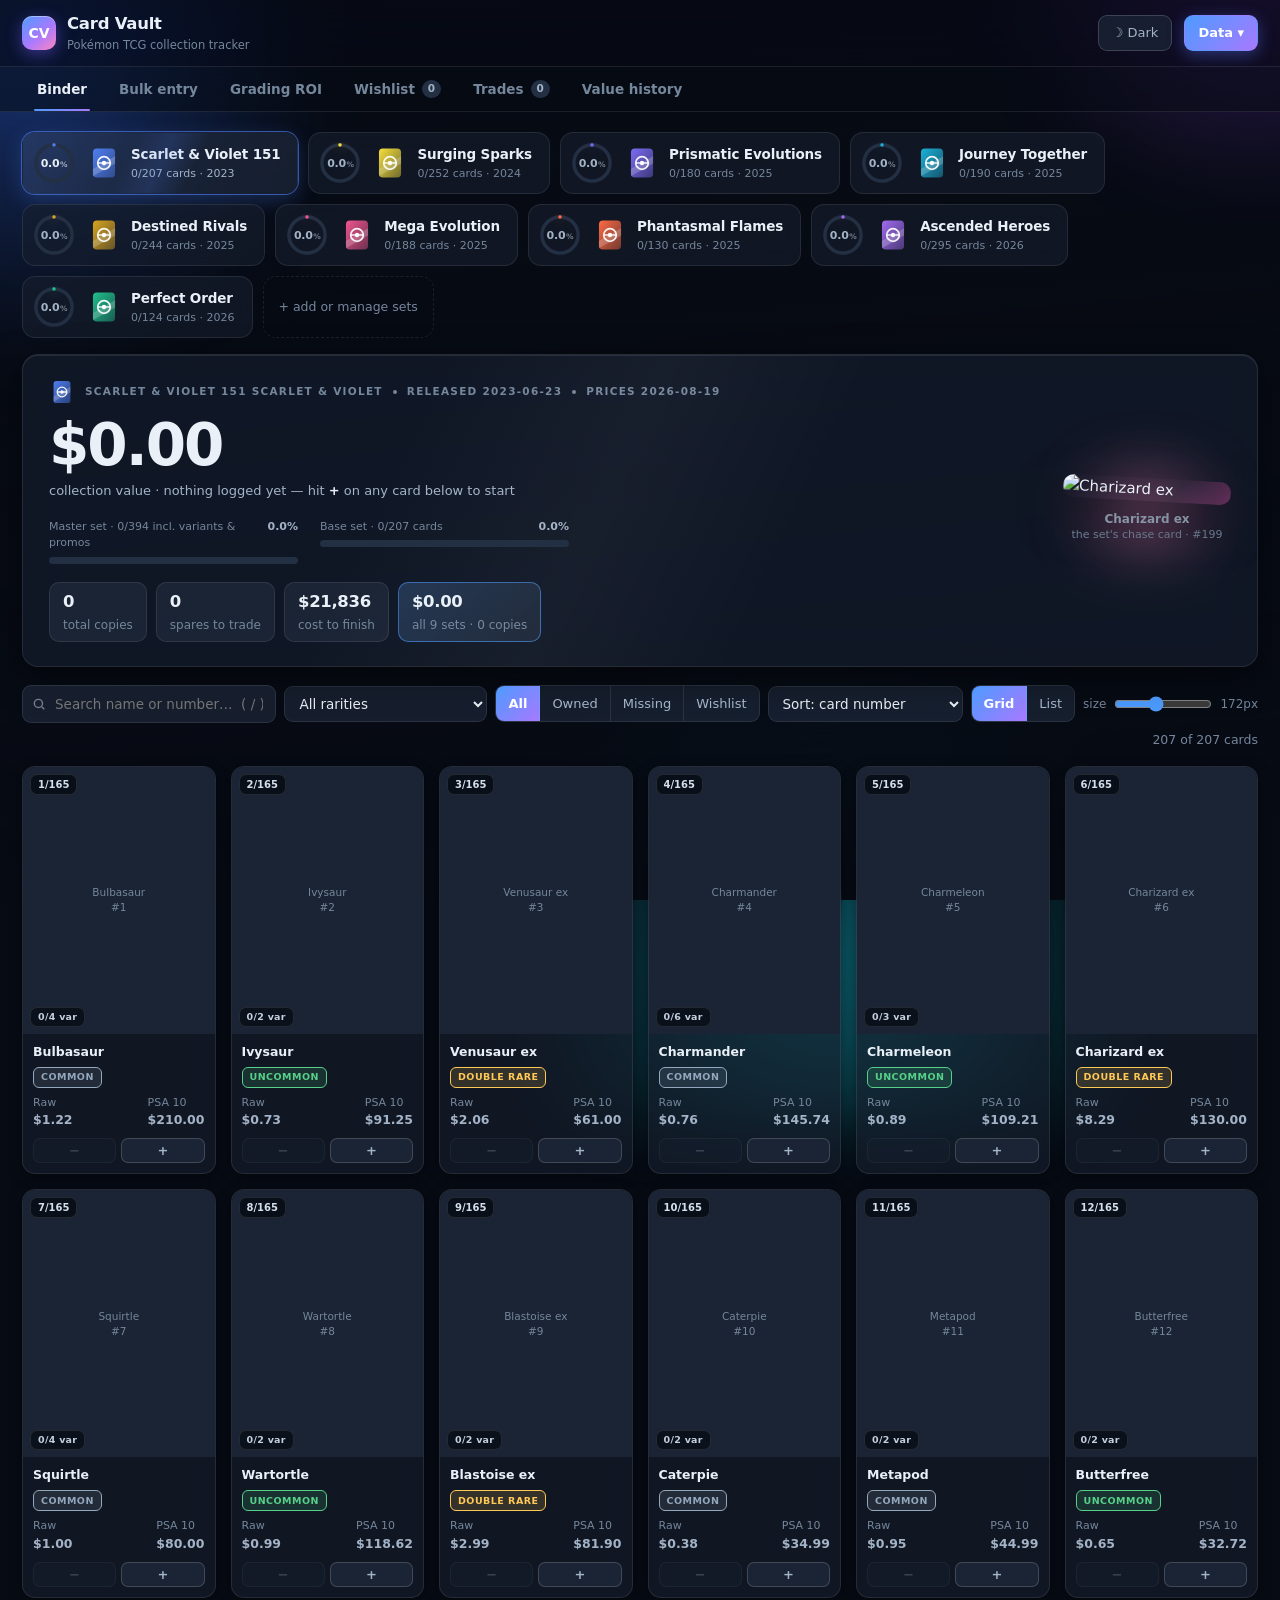
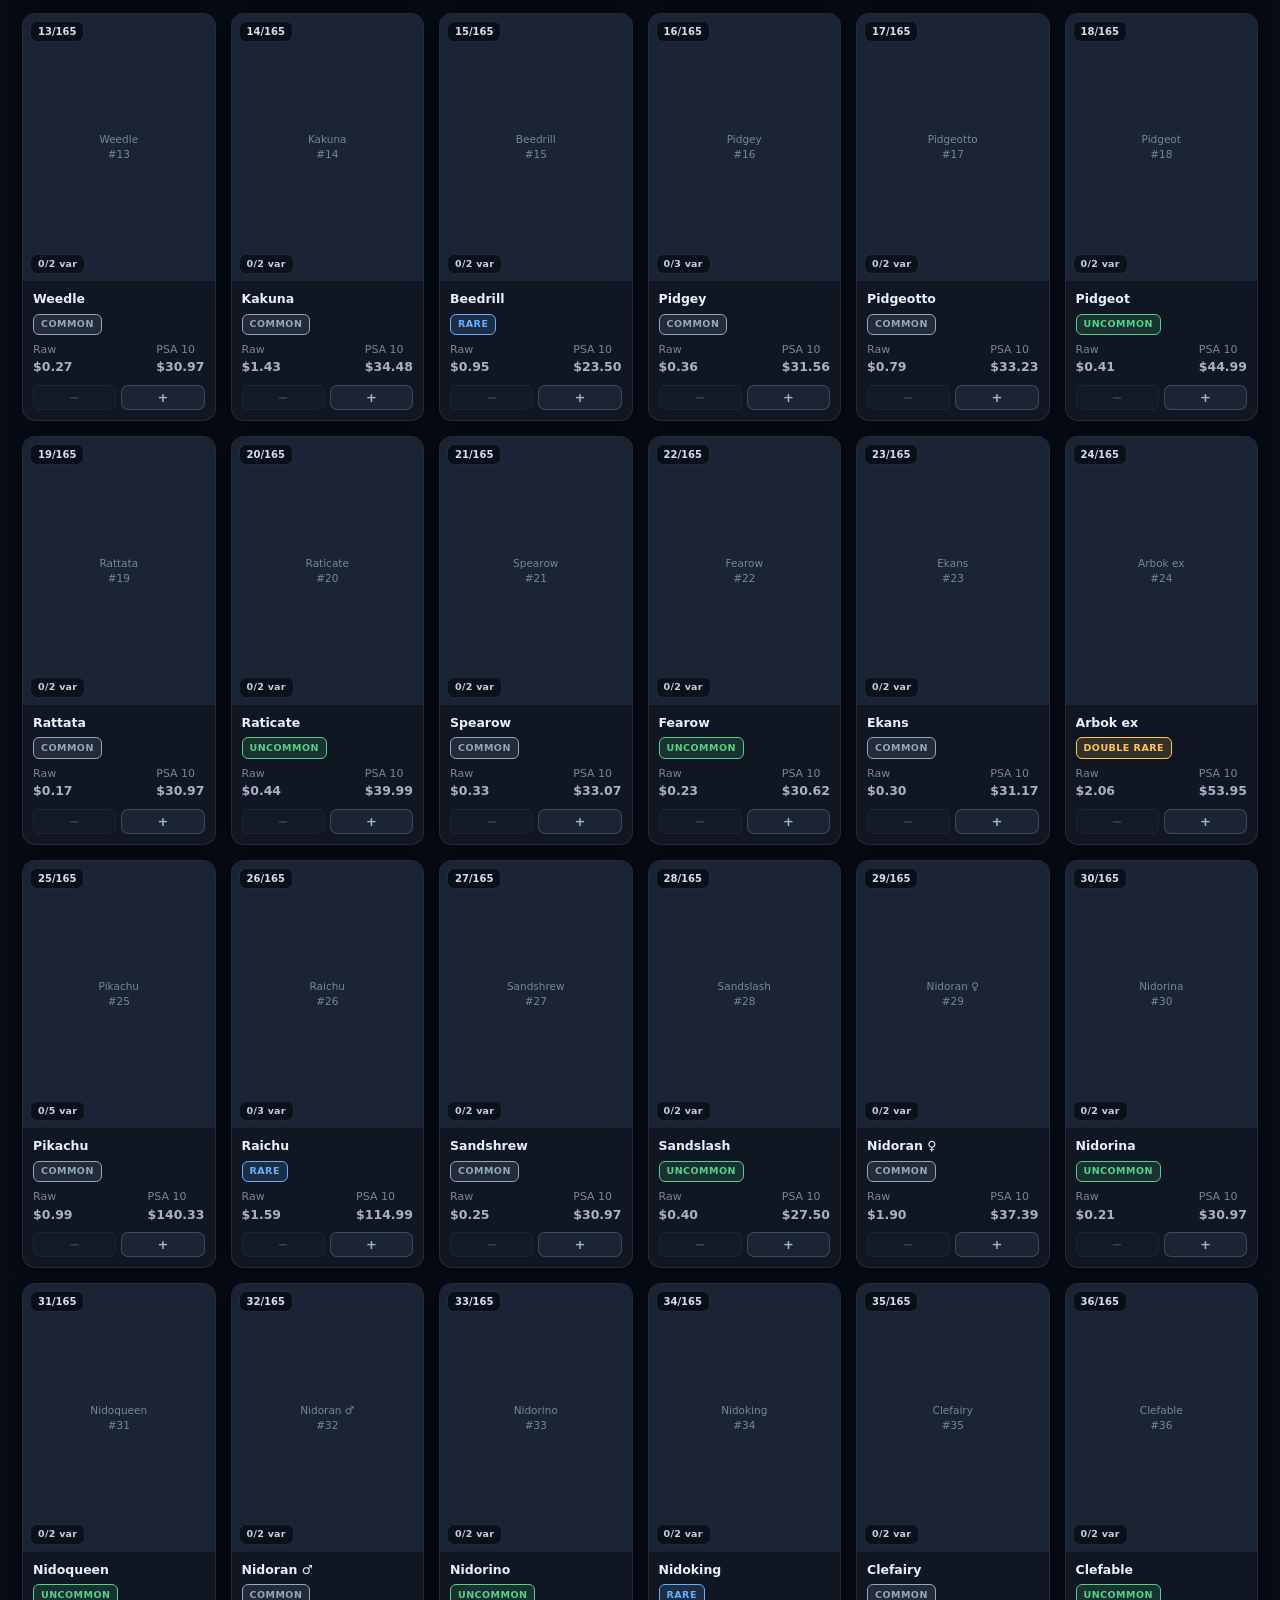
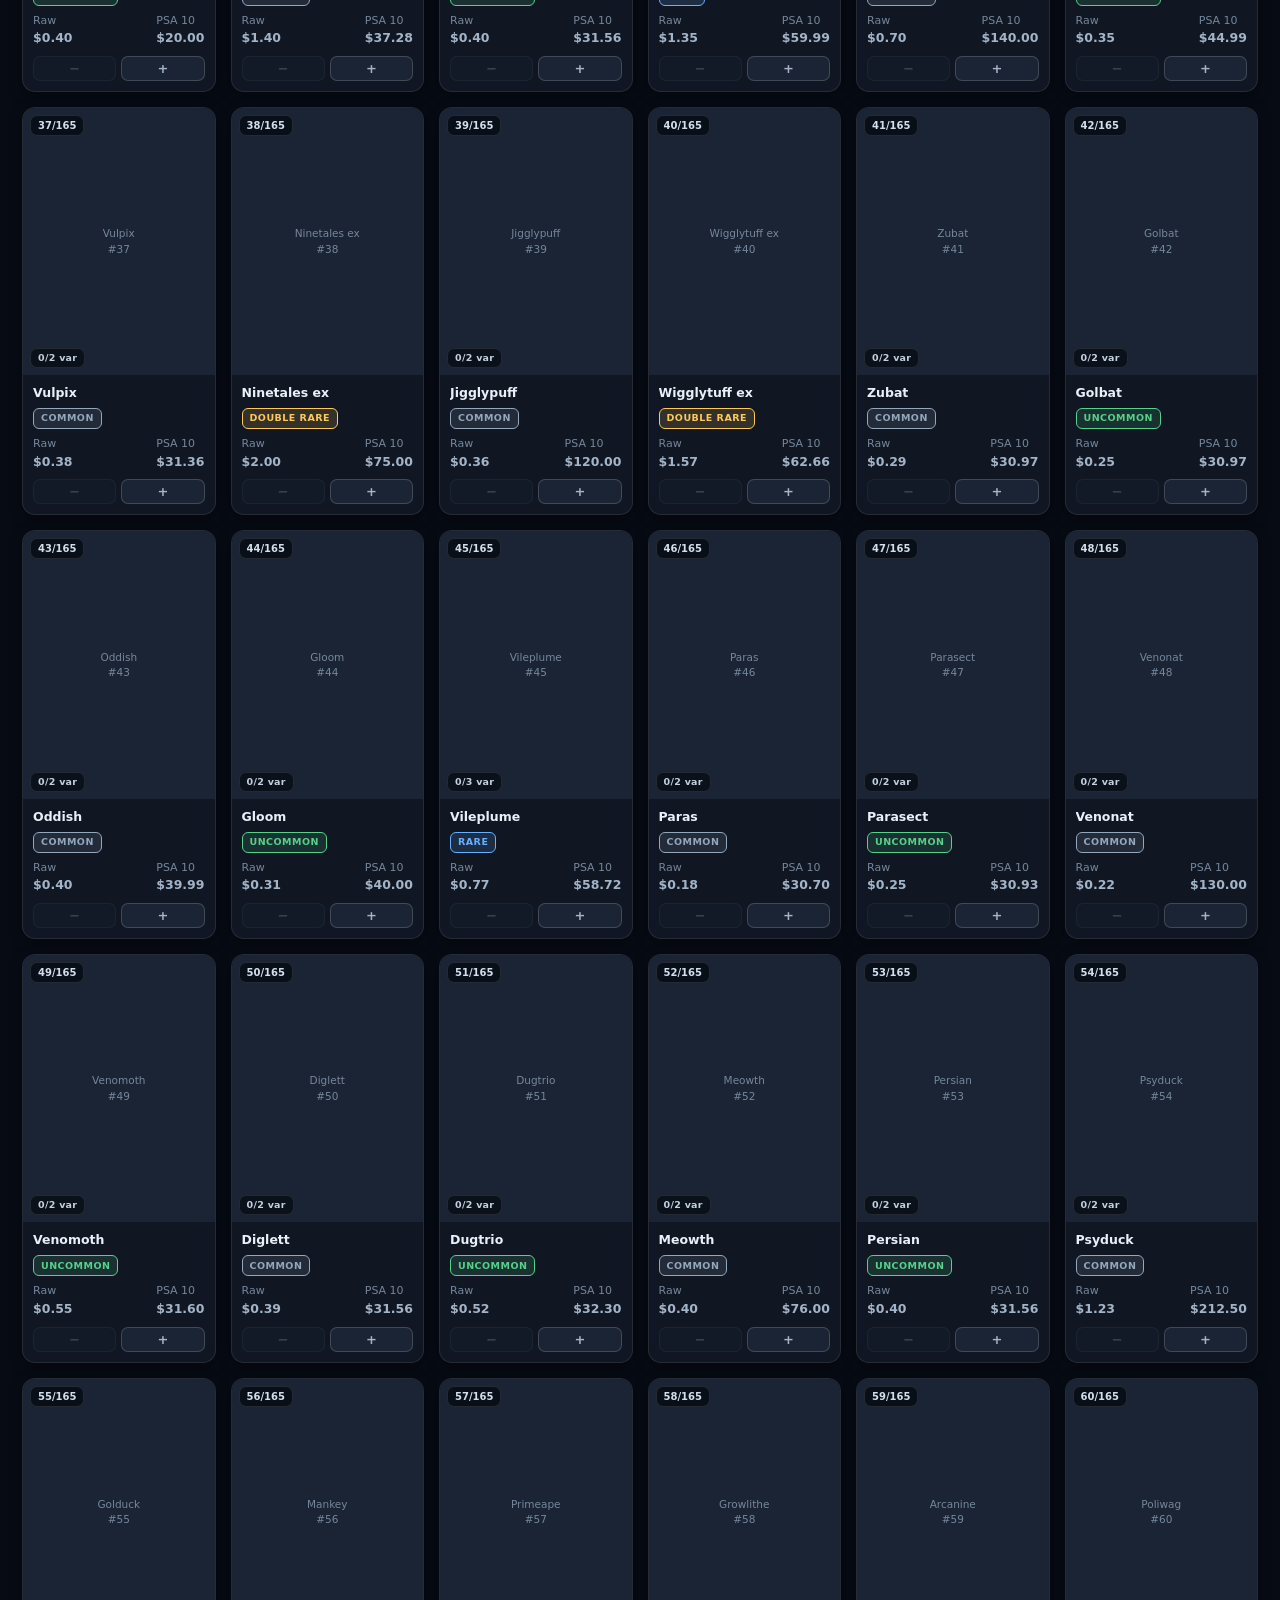
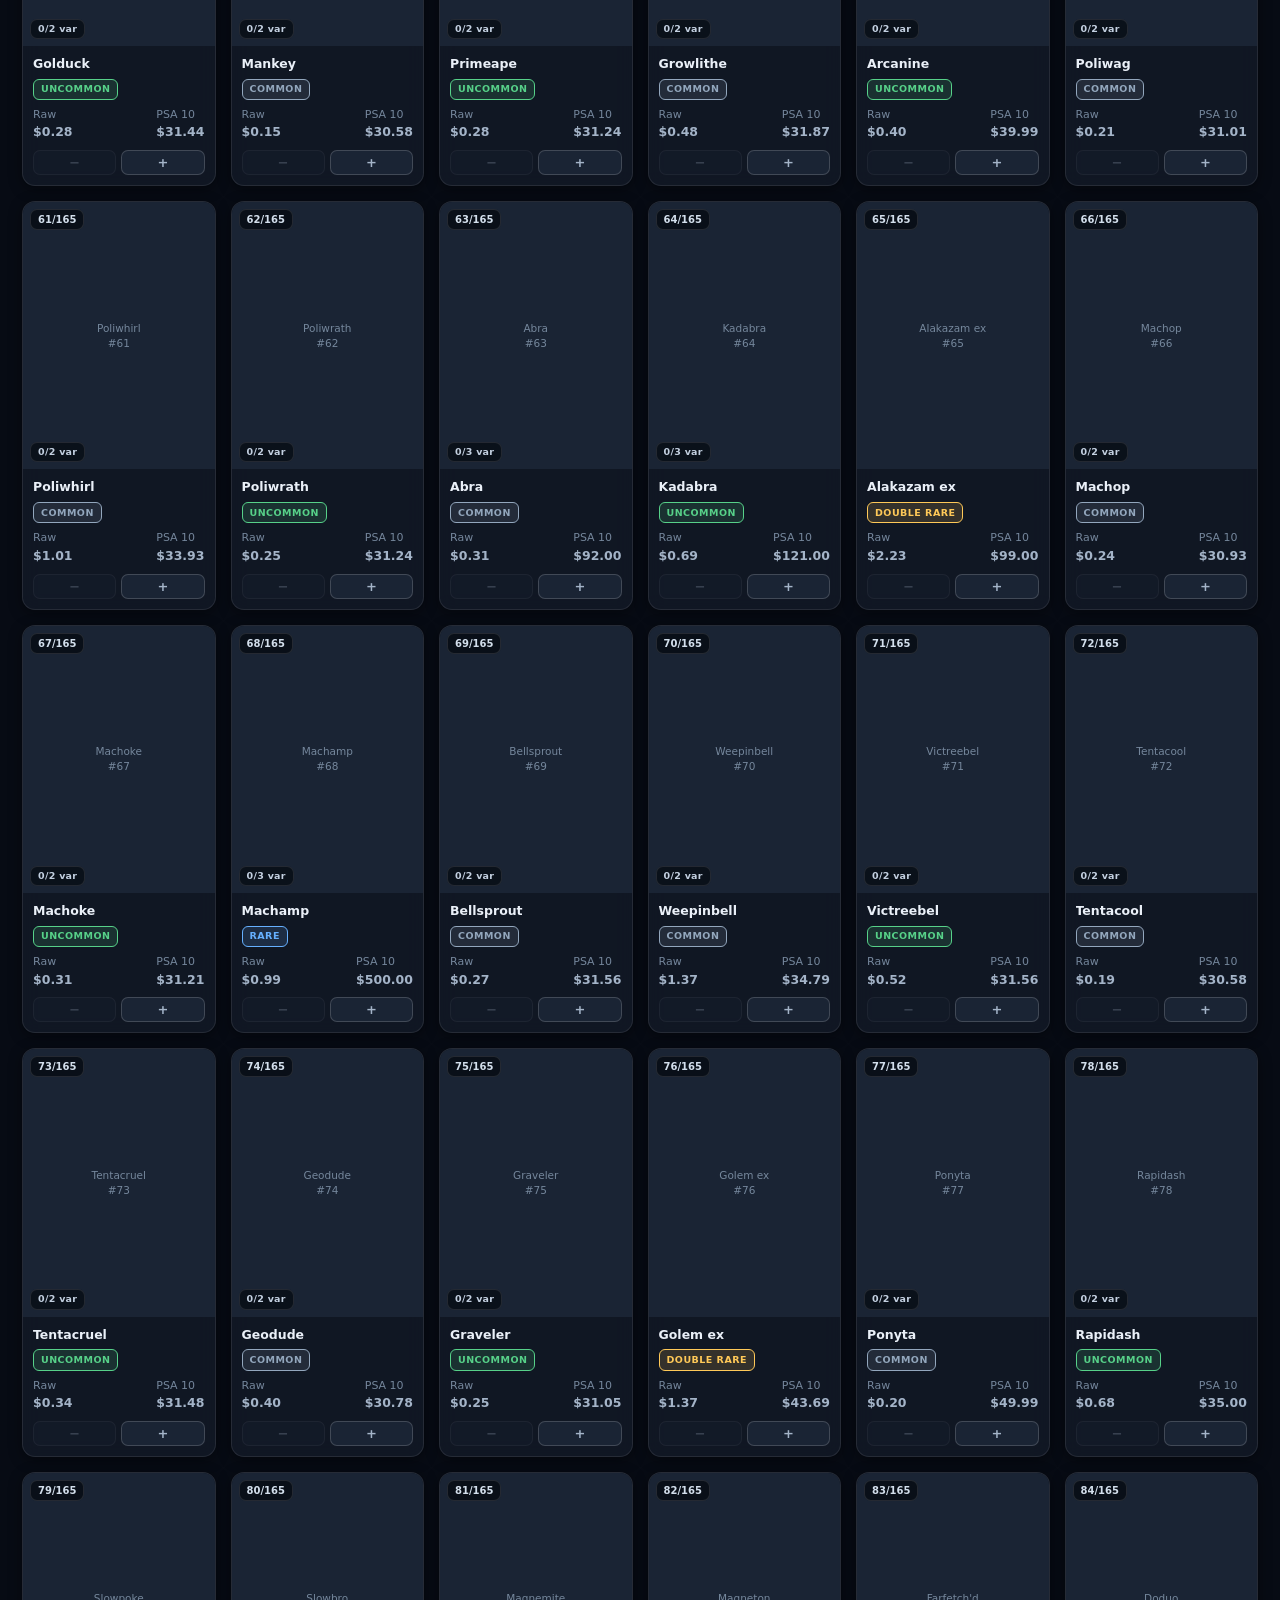
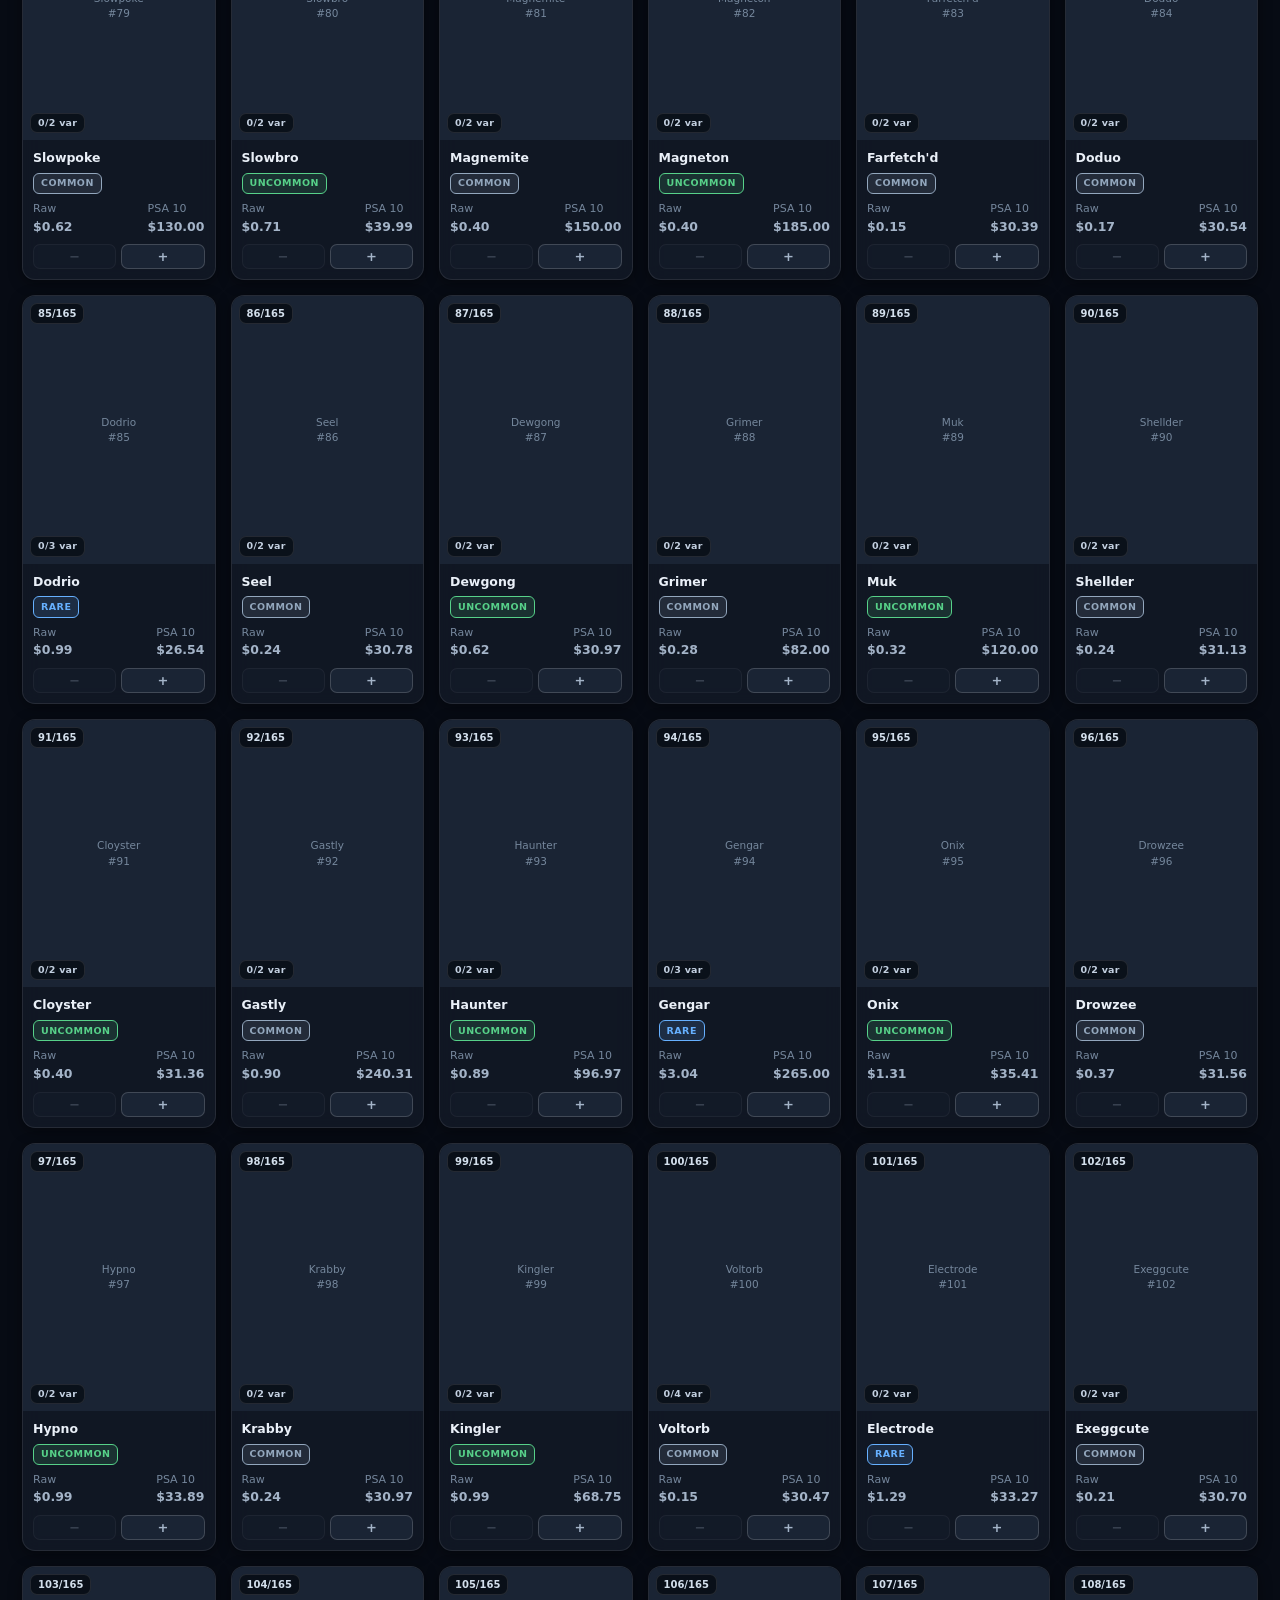
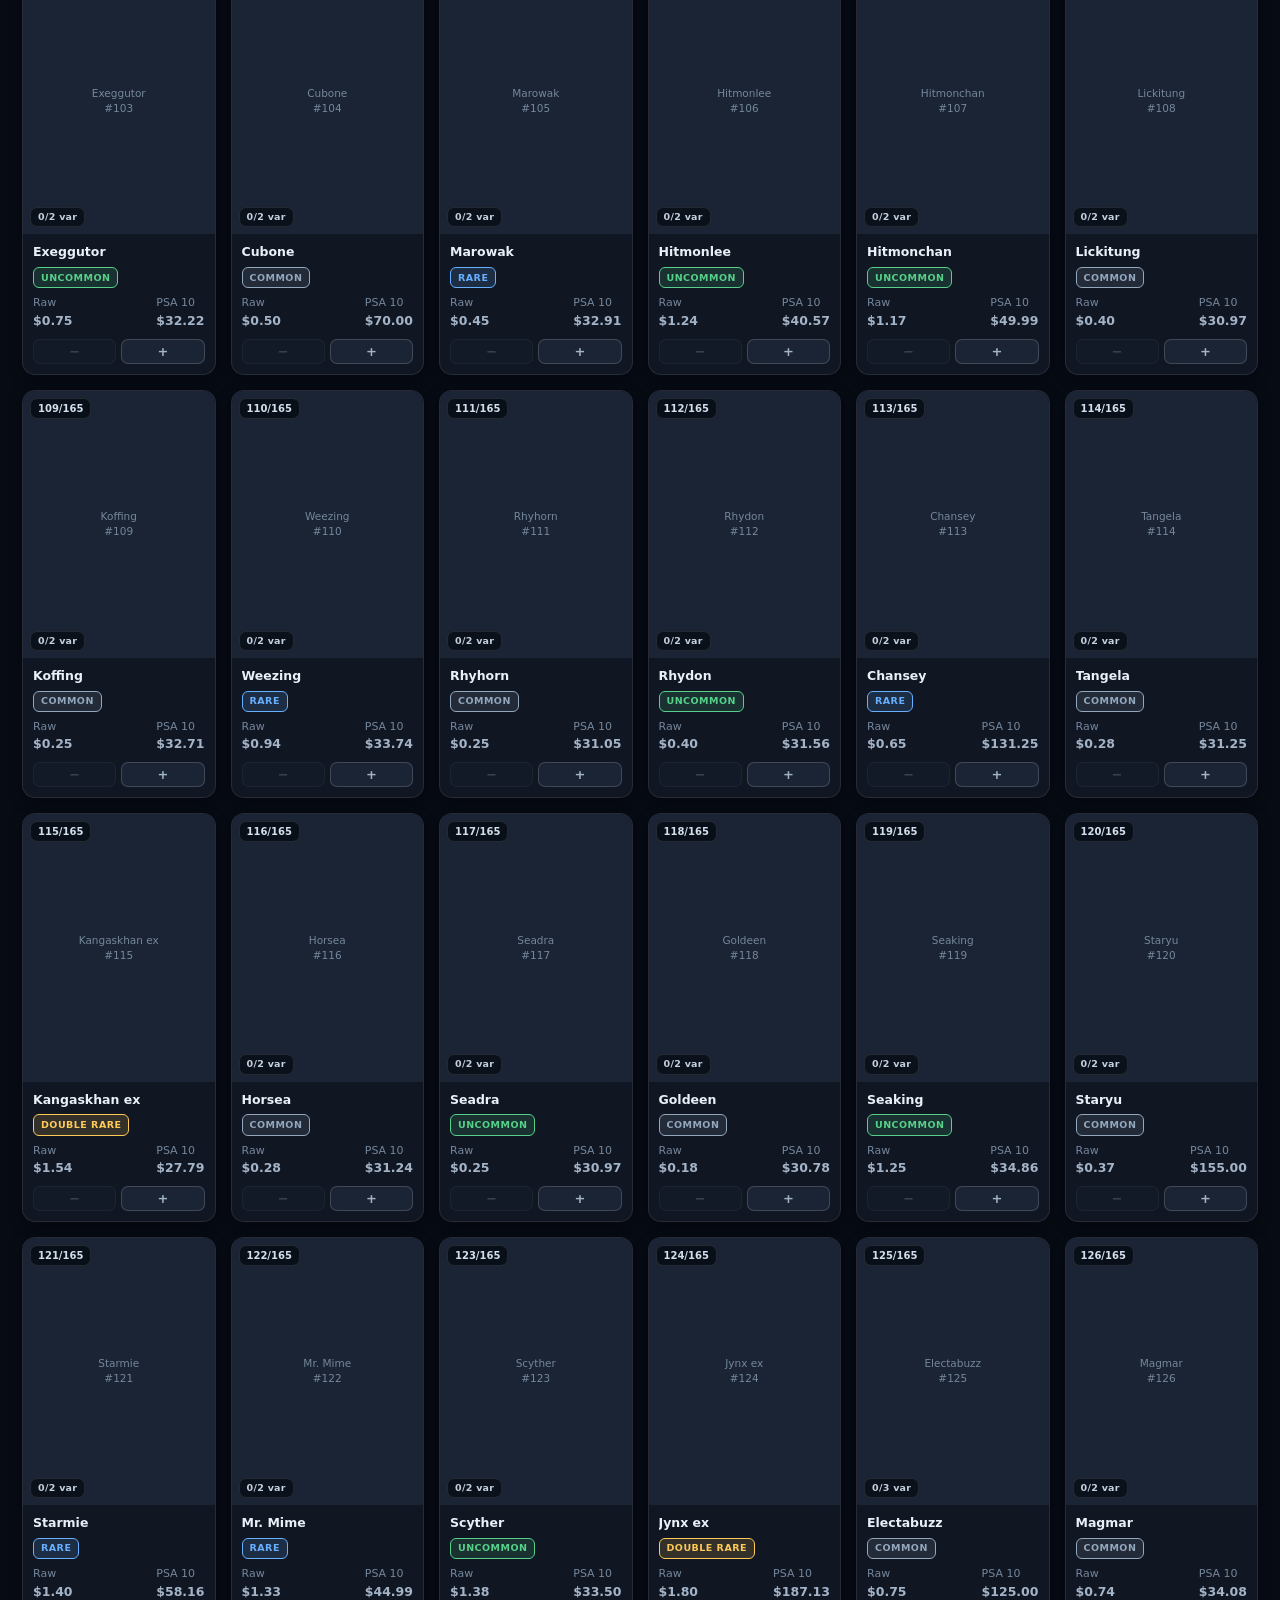
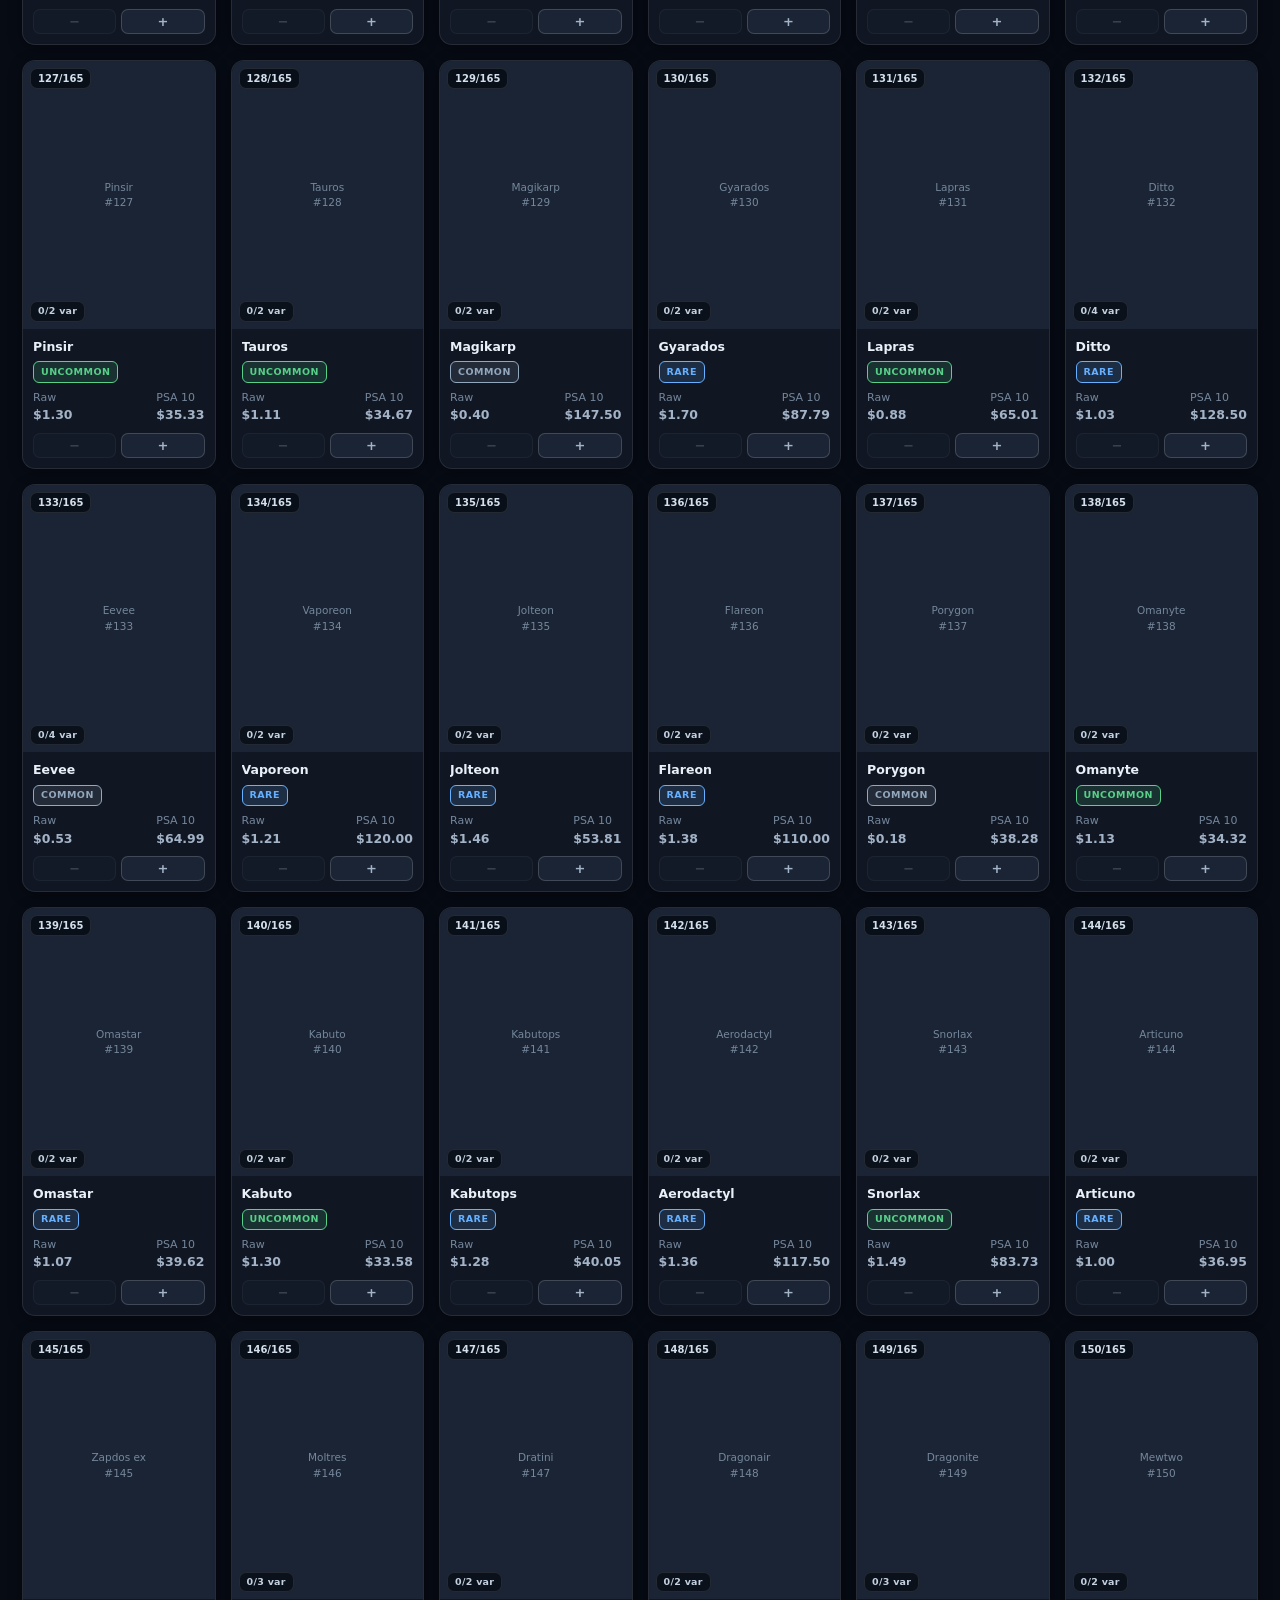
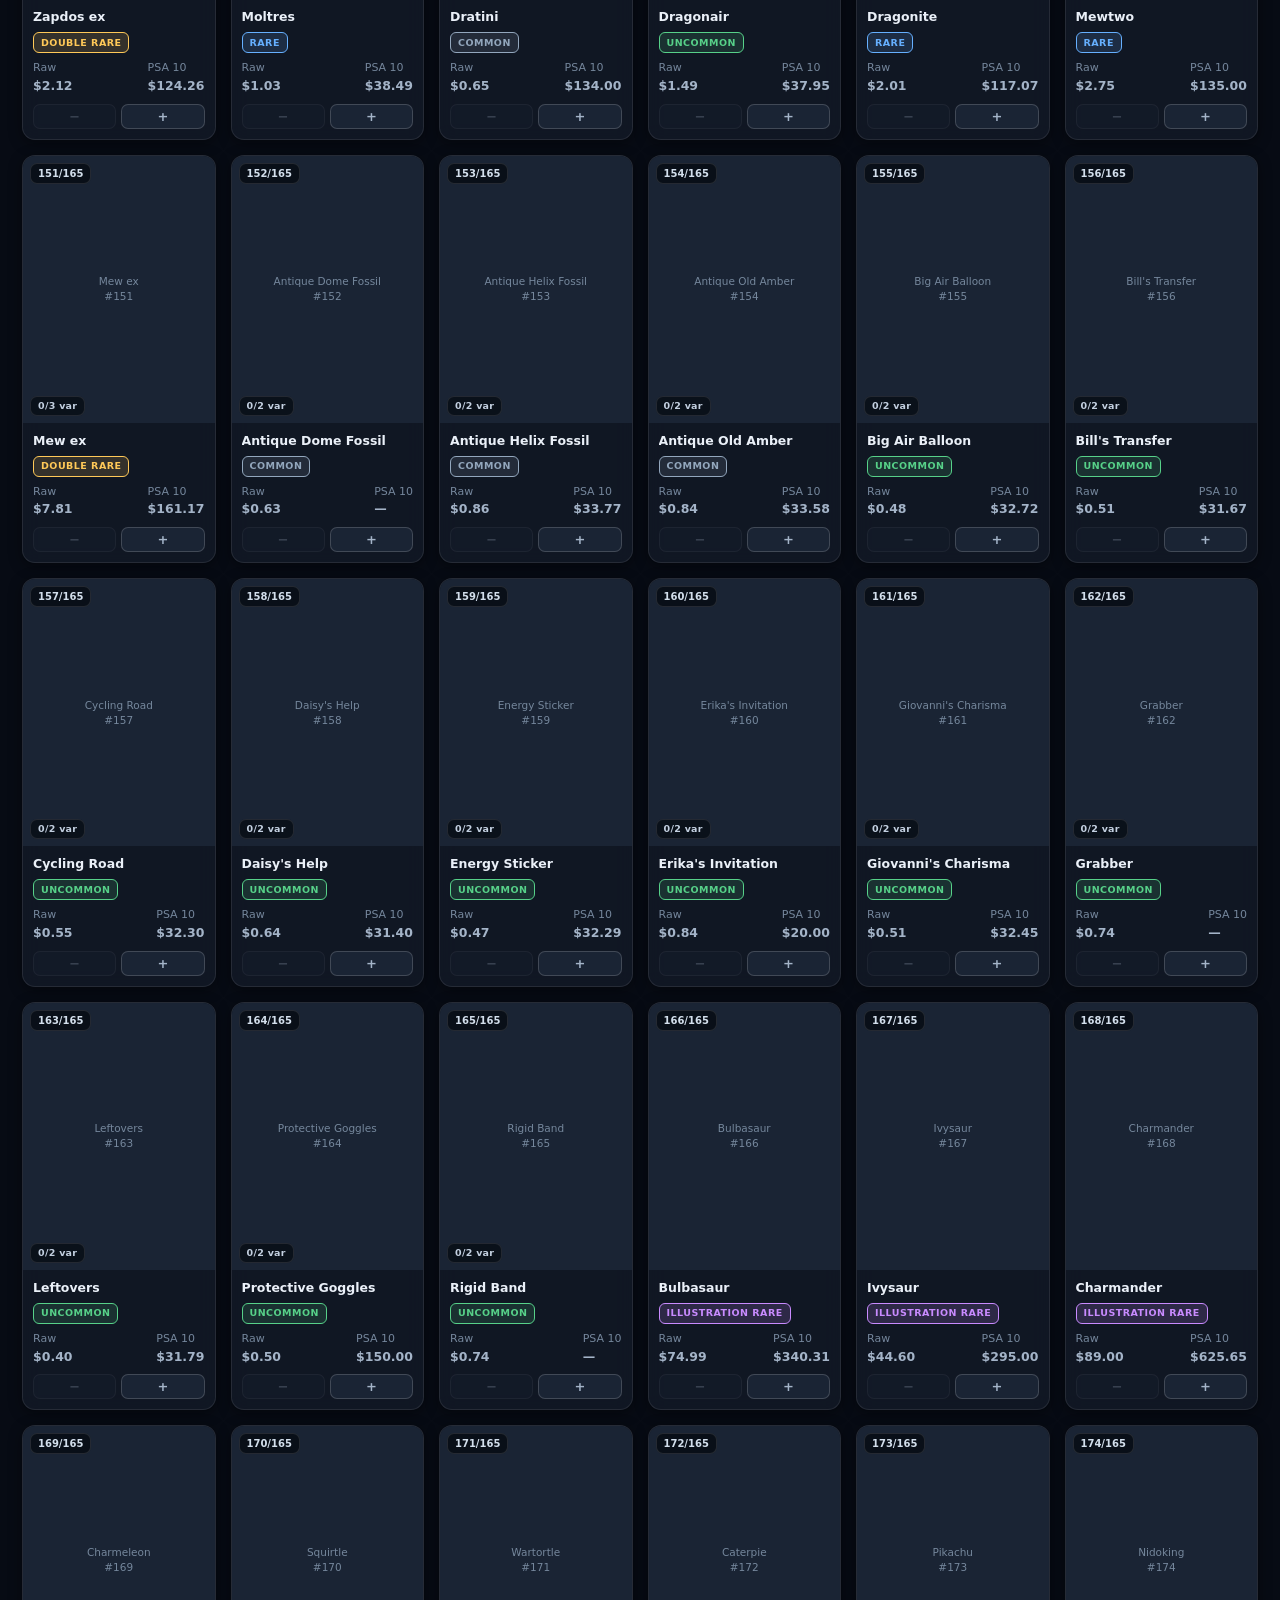
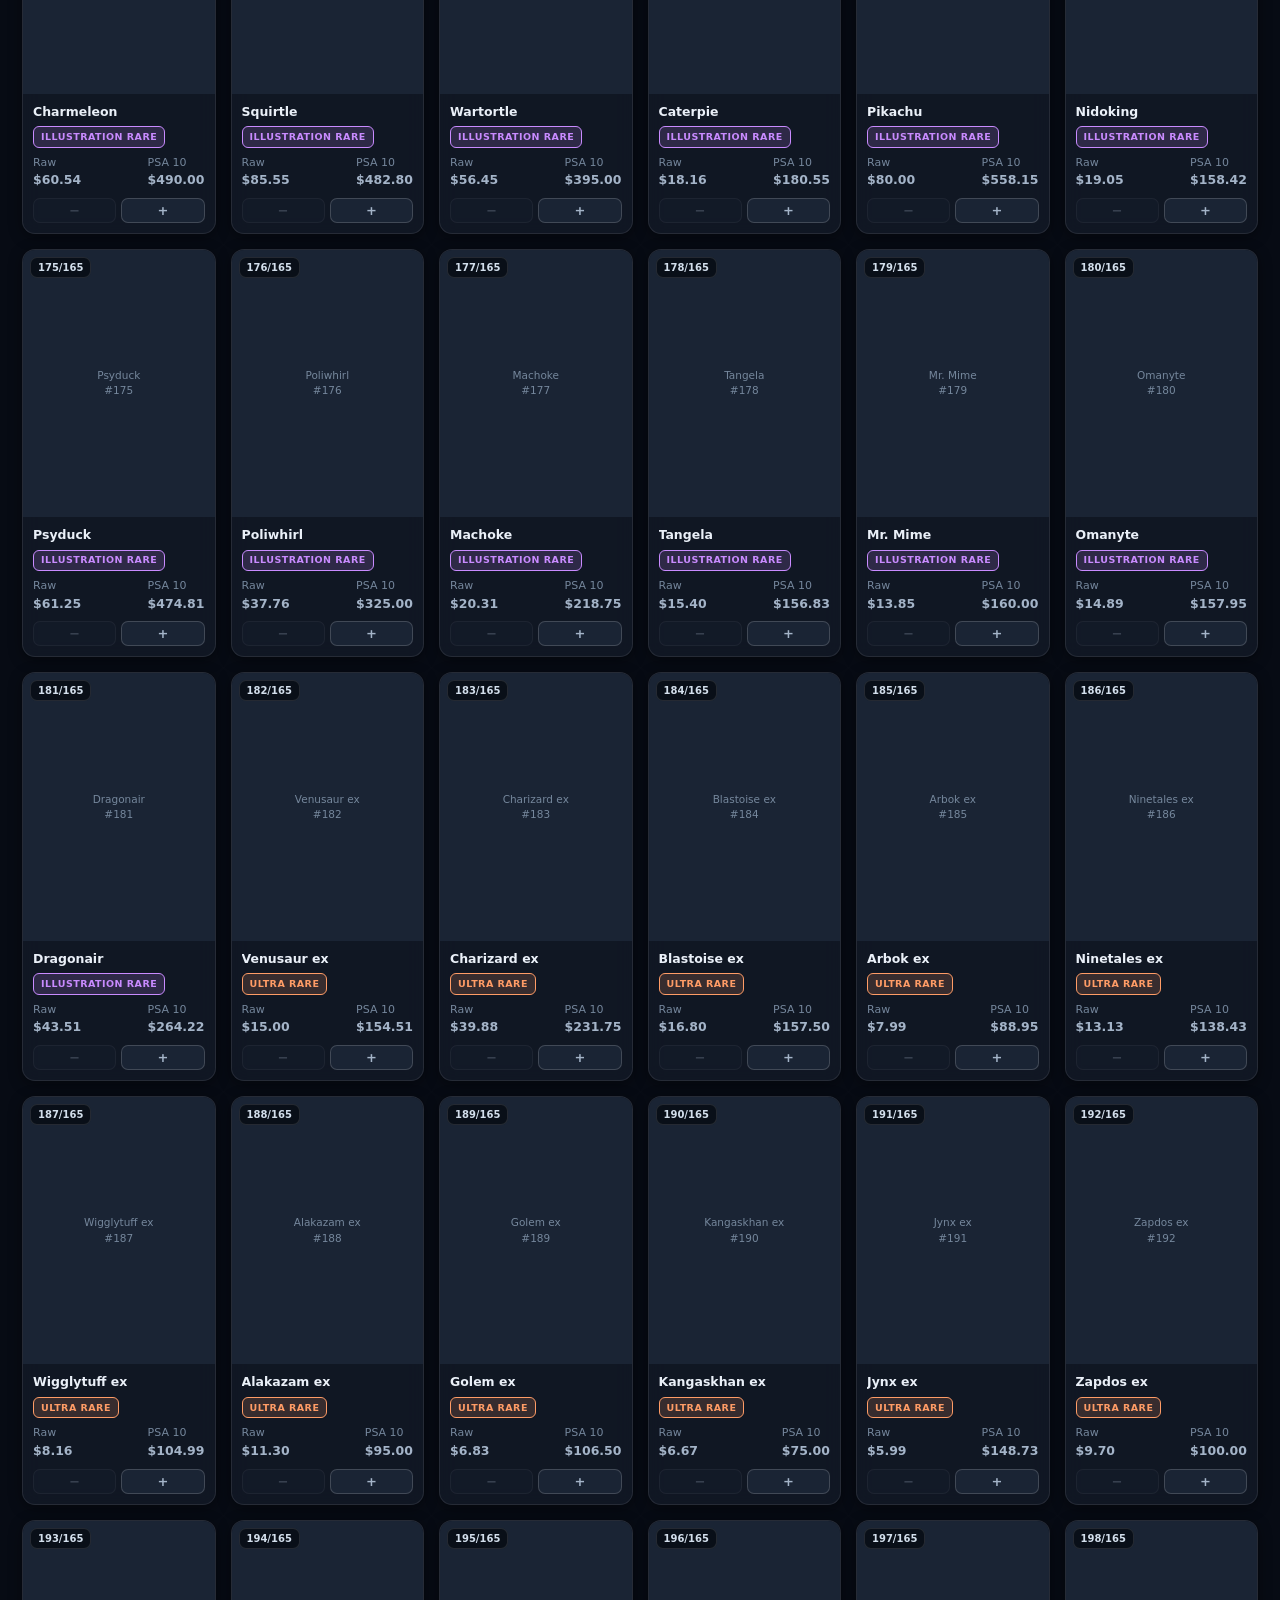
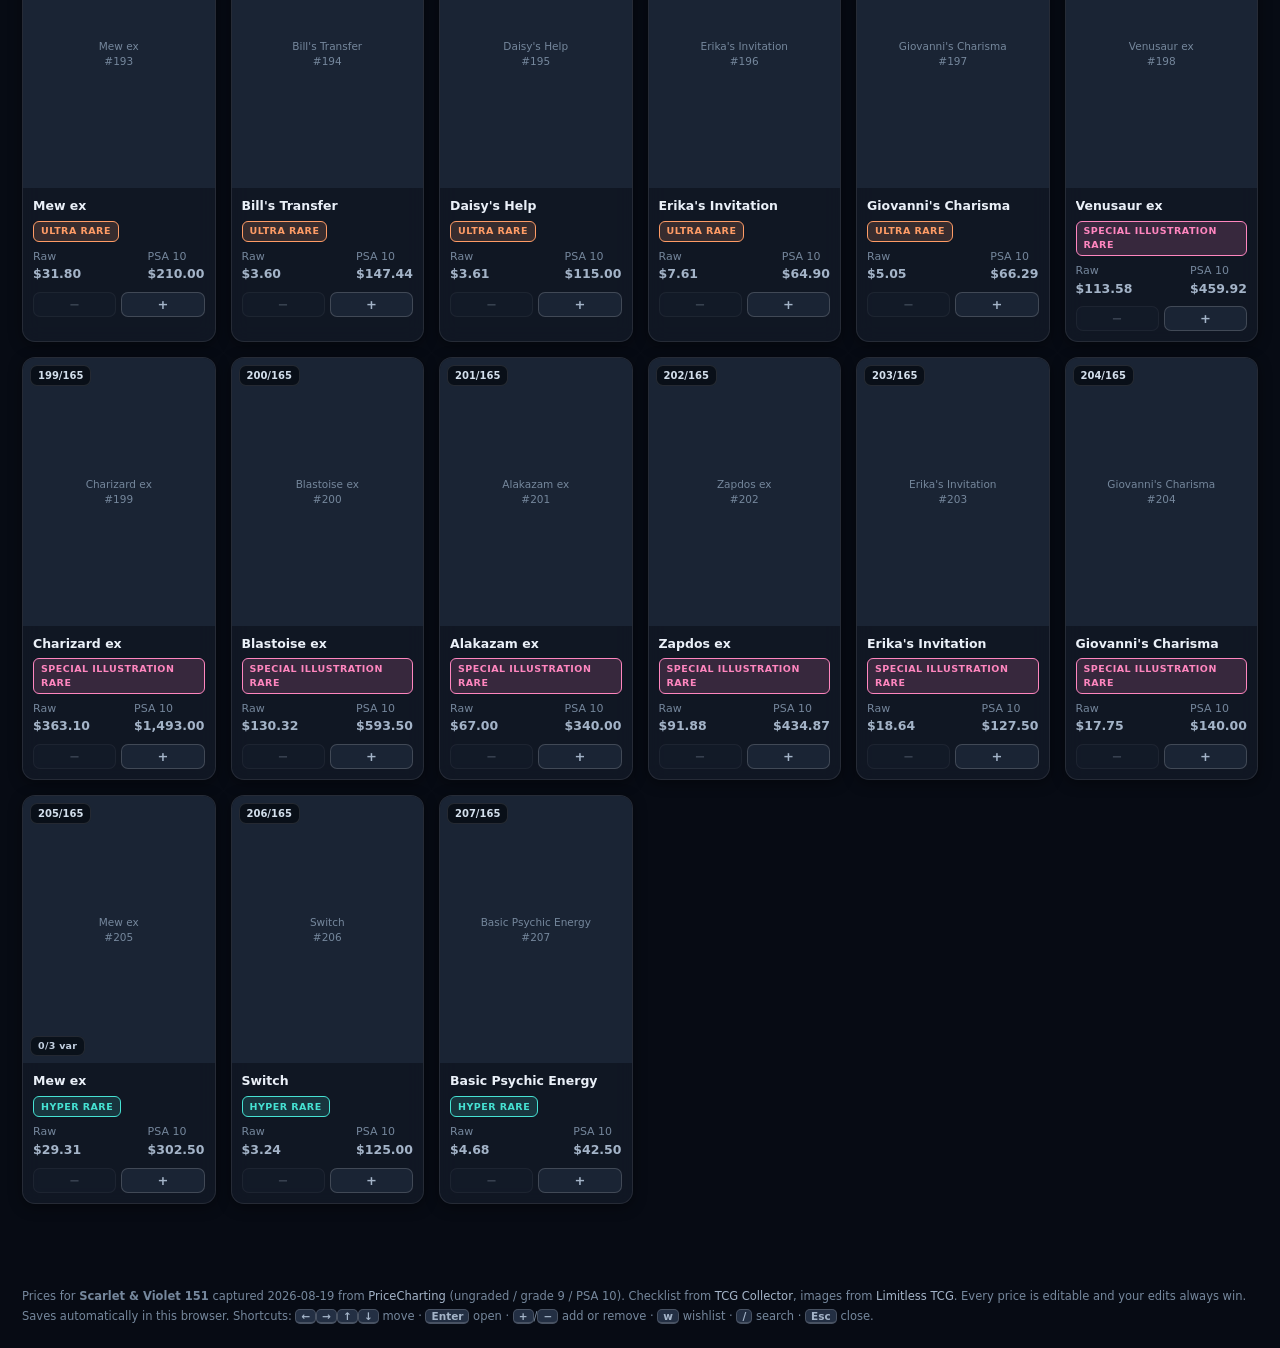
==== commit d926e7b1: "Updated Card types - Updated the card type to reflect the correct options for each card (Base, Holo," ====
--- a/index.html
+++ b/index.html
@@ -7,6 +7,15 @@
 <meta name="theme-color" content="#eef1f7" media="(prefers-color-scheme: light)">
 <meta name="color-scheme" content="dark light">
 <title>Card Vault — Pokémon Collection Tracker</title>
+<meta name="description" content="Track your Pokémon TCG collection by set, with raw, PSA 9 and PSA 10 prices.">
+<link rel="icon" type="image/png" href="[data-uri]">
+<link rel="apple-touch-icon" href="[data-uri]">
+<!-- iOS: launch from the home screen without Safari's chrome, and label the icon -->
+<meta name="apple-mobile-web-app-capable" content="yes">
+<meta name="mobile-web-app-capable" content="yes">
+<meta name="apple-mobile-web-app-status-bar-style" content="black-translucent">
+<meta name="apple-mobile-web-app-title" content="Card Vault">
+<script>const ICONS = {"apple":"[data-uri]","i192":"[data-uri]","i512":"[data-uri]","mask":"[data-uri]","fav":"[data-uri]"};</script>
 <style>/* ============================================================
    Card Vault — premium holo theme
    ============================================================ */
@@ -384,7 +393,18 @@
 .thumbmini{width:30px;border-radius:4px;display:block;box-shadow:0 2px 6px rgba(0,0,0,.35)}
 .vtag{display:inline-block;font-size:10px;font-weight:700;padding:1.5px 6px;border-radius:5px;
   background:var(--surface3);color:var(--tx2);letter-spacing:.02em}
-.vtag.base{background:transparent;color:var(--tx3);padding-left:0}
+.vtag.base{background:var(--surface3);color:var(--tx2)}
+.vtag.promo{background:color-mix(in srgb,var(--gold) 18%,transparent);color:var(--gold);
+  border:1px solid color-mix(in srgb,var(--gold) 34%,transparent)}
+
+/* ---- bulk entry: one visual block per card ---- */
+.hgrp th{padding-bottom:0;border:none}
+.hgrp th.hg{font-size:9.5px;letter-spacing:.09em;color:var(--tx3);text-transform:uppercase;
+  text-align:center;border-bottom:1px solid var(--line2);padding-bottom:4px}
+table.compact tbody tr.gs td{border-top:1px solid var(--line2)}
+table.compact tbody tr.cont td.k-name,
+table.compact tbody tr.cont td.k-rar{color:var(--tx3);font-weight:450}
+table.compact tbody tr.cont td.k-name{padding-left:22px}
 
 /* ============ modal ============ */
 .ov{position:fixed;inset:0;background:rgba(3,6,12,.72);backdrop-filter:blur(8px);z-index:60;
@@ -761,7 +781,9 @@
     white-space:nowrap;font-size:12.5px;font-weight:600}
   table.compact td.k-var{padding-left:0}
   table.compact td.k-var .vtag{font-size:8.5px;padding:1px 4px}
-  table.compact td.k-var .vtag.base{display:none}
+  table.compact td.k-var .vtag.base{display:inline-block}
+  .hgrp{display:none}
+  table.compact tbody tr.cont td.k-name{padding-left:14px}
   table.compact td.k-q{padding:4px 3px}
   table.compact .qin{width:100%;min-width:42px;padding:9px 2px;font-size:16px}
 
@@ -904,7 +926,13 @@
   <!-- ================= bulk ================= -->
   <section class="view" id="v-bulk">
     <h2 class="vh">Bulk entry</h2>
-    <p class="vs">Every slot in the set, one row each — including reverse holos and promos. Type a number and press <kbd>Tab</kbd> to jump to the next box. Everything saves as you type.</p>
+    <p class="vs">One row per printing, grouped by card. The three boxes are <b>how many you
+      own</b> of that printing — ungraded, and in a PSA 9 or PSA 10 slab. Type a number and press
+      <kbd>Tab</kbd> to jump to the next box; everything saves as you type.</p>
+    <p class="vs">The <b>Printing</b> column names the finish exactly: <b>Base</b> for a plain
+      non-holo card, <b>Holo</b> where the pack card is foil (every Rare and above), and
+      <b>Reverse Holo</b> for the parallel. Promos, deck exclusives and other one-offs are
+      hidden until you switch the printing filter — they're real cards, just not pack pulls.</p>
     <div class="tools">
       <div class="search">
         <svg width="14" height="14" viewBox="0 0 24 24" fill="none" stroke="currentColor" stroke-width="2.4"><circle cx="11" cy="11" r="7"/><path d="M21 21l-4.3-4.3"/></svg>
@@ -912,16 +940,22 @@
       </div>
       <select class="f" id="bRar"></select>
       <select class="f" id="bVar">
-        <option value="all">All variants</option><option value="base">Base only</option>
-        <option value="rh">Reverse holo only</option><option value="promo">Promos &amp; specials</option>
+        <option value="set">Set only — no promos</option>
+        <option value="all">Everything incl. promos</option>
+        <option value="base">Standard printing only (base / holo)</option>
+        <option value="rh">Reverse holo only</option><option value="promo">Promos &amp; specials only</option>
       </select>
       <select class="f" id="bOwn">
         <option value="all">Owned + missing</option><option value="own">Owned only</option><option value="miss">Missing only</option>
       </select>
       <span class="count" id="bCount"></span>
     </div>
-    <div class="tblwrap"><table class="compact"><thead><tr>
-      <th class="n">#</th><th>Card</th><th>Variant</th><th>Rarity</th><th class="n">Market</th>
+    <div class="tblwrap"><table class="compact"><thead>
+    <tr class="hgrp">
+      <th colspan="5"></th><th class="n hg" colspan="3">Copies you own</th><th></th>
+    </tr>
+    <tr>
+      <th class="n">#</th><th>Card</th><th>Printing</th><th>Rarity</th><th class="n">Market</th>
       <th class="n">Raw</th><th class="n">PSA 9</th><th class="n">PSA 10</th><th class="n">Value</th>
     </tr></thead><tbody id="bulk"></tbody></table></div>
   </section>
@@ -1004,7 +1038,7 @@
 <div class="cheer" id="cheer"></div>
 <div id="print"></div>
 
-<script>const DATA = {"sets":[{"id":"MEW","name":"Scarlet & Violet 151","series":"Scarlet & Violet","released":"2023-06-23","total":207,"baseTotal":165,"logos":["https://d1i787aglh9bmb.cloudfront.net/assets/img/global/logos/en-us/sv03pt5.png"],"priceDate":"2026-08-19","accent":"#4f7ef0","console":"https://www.pricecharting.com/console/pokemon-scarlet-&-violet-151","tcgc":"https://www.tcgcollector.com/sets/11584/scarlet-and-violet-151","limitless":"https://limitlesstcg.com/cards/MEW","cards":[{"n":1,"name":"Bulbasaur","rarity":"Common","img":"https://limitlesstcg.nyc3.cdn.digitaloceanspaces.com/tpci/MEW/MEW_001_R_EN_SM.png","imgLg":"https://limitlesstcg.nyc3.cdn.digitaloceanspaces.com/tpci/MEW/MEW_001_R_EN_LG.png","v":[{"id":"base","label":"Base","raw":1.22,"psa9":39.6,"psa10":210.0,"est":0,"pc":"https://www.pricecharting.com/game/pokemon-scarlet-&-violet-151/bulbasaur-1"},{"id":"rh","label":"Reverse Holo","raw":1.51,"psa9":20.0,"psa10":79.32,"est":0,"pc":"https://www.pricecharting.com/game/pokemon-scarlet-&-violet-151/bulbasaur-reverse-holo-1"},{"id":"cosmos","label":"Cosmos Holo","raw":2.83,"psa9":16.0,"psa10":42.67,"est":0,"pc":"https://www.pricecharting.com/game/pokemon-scarlet-&-violet-151/bulbasaur-cosmos-holo-1"},{"id":"stamped","label":"Stamped Promo","raw":43.08,"psa9":32.44,"psa10":253.71,"est":0,"pc":"https://www.pricecharting.com/game/pokemon-scarlet-&-violet-151/bulbasaur-stamped-1"}]},{"n":2,"name":"Ivysaur","rarity":"Uncommon","img":"https://limitlesstcg.nyc3.cdn.digitaloceanspaces.com/tpci/MEW/MEW_002_R_EN_SM.png","imgLg":"https://limitlesstcg.nyc3.cdn.digitaloceanspaces.com/tpci/MEW/MEW_002_R_EN_LG.png","v":[{"id":"base","label":"Base","raw":0.73,"psa9":22.0,"psa10":91.25,"est":0,"pc":"https://www.pricecharting.com/game/pokemon-scarlet-&-violet-151/ivysaur-2"},{"id":"rh","label":"Reverse Holo","raw":1.2,"psa9":22.01,"psa10":107.0,"est":0,"pc":"https://www.pricecharting.com/game/pokemon-scarlet-&-violet-151/ivysaur-reverse-holo-2"}]},{"n":3,"name":"Venusaur ex","rarity":"Double Rare","img":"https://limitlesstcg.nyc3.cdn.digitaloceanspaces.com/tpci/MEW/MEW_003_R_EN_SM.png","imgLg":"https://limitlesstcg.nyc3.cdn.digitaloceanspaces.com/tpci/MEW/MEW_003_R_EN_LG.png","v":[{"id":"base","label":"Base","raw":2.06,"psa9":12.91,"psa10":61.0,"est":0,"pc":"https://www.pricecharting.com/game/pokemon-scarlet-&-violet-151/venusaur-ex-3"}]},{"n":4,"name":"Charmander","rarity":"Common","img":"https://limitlesstcg.nyc3.cdn.digitaloceanspaces.com/tpci/MEW/MEW_004_R_EN_SM.png","imgLg":"https://limitlesstcg.nyc3.cdn.digitaloceanspaces.com/tpci/MEW/MEW_004_R_EN_LG.png","v":[{"id":"base","label":"Base","raw":0.76,"psa9":24.49,"psa10":145.74,"est":0,"pc":"https://www.pricecharting.com/game/pokemon-scarlet-&-violet-151/charmander-4"},{"id":"rh","label":"Reverse Holo","raw":0.99,"psa9":27.0,"psa10":116.36,"est":0,"pc":"https://www.pricecharting.com/game/pokemon-scarlet-&-violet-151/charmander-reverse-holo-4"},{"id":"rhcosmos","label":"Reverse Holo Cosmos","raw":2.76,"psa9":null,"psa10":49.4,"est":0,"pc":"https://www.pricecharting.com/game/pokemon-scarlet-&-violet-151/charmander-reverse-holo-cosmos-4"},{"id":"cosmos","label":"Cosmos Holo","raw":3.28,"psa9":22.0,"psa10":131.42,"est":0,"pc":"https://www.pricecharting.com/game/pokemon-scarlet-&-violet-151/charmander-cosmos-holo-4"},{"id":"ebgames","label":"EB Games","raw":365.0,"psa9":280.0,"psa10":802.0,"est":0,"pc":"https://www.pricecharting.com/game/pokemon-scarlet-&-violet-151/charmander-eb-games-4"},{"id":"gamestop","label":"GameStop Promo","raw":44.94,"psa9":62.09,"psa10":232.5,"est":0,"pc":"https://www.pricecharting.com/game/pokemon-scarlet-&-violet-151/charmander-gamestop-4"}]},{"n":5,"name":"Charmeleon","rarity":"Uncommon","img":"https://limitlesstcg.nyc3.cdn.digitaloceanspaces.com/tpci/MEW/MEW_005_R_EN_SM.png","imgLg":"https://limitlesstcg.nyc3.cdn.digitaloceanspaces.com/tpci/MEW/MEW_005_R_EN_LG.png","v":[{"id":"base","label":"Base","raw":0.89,"psa9":15.75,"psa10":109.21,"est":0,"pc":"https://www.pricecharting.com/game/pokemon-scarlet-&-violet-151/charmeleon-5"},{"id":"rh","label":"Reverse Holo","raw":0.6,"psa9":14.0,"psa10":120.0,"est":0,"pc":"https://www.pricecharting.com/game/pokemon-scarlet-&-violet-151/charmeleon-reverse-holo-5"},{"id":"cosmos","label":"Cosmos Holo","raw":1.99,"psa9":12.53,"psa10":75.0,"est":0,"pc":"https://www.pricecharting.com/game/pokemon-scarlet-&-violet-151/charmeleon-cosmos-holo-5"}]},{"n":6,"name":"Charizard ex","rarity":"Double Rare","img":"https://limitlesstcg.nyc3.cdn.digitaloceanspaces.com/tpci/MEW/MEW_006_R_EN_SM.png","imgLg":"https://limitlesstcg.nyc3.cdn.digitaloceanspaces.com/tpci/MEW/MEW_006_R_EN_LG.png","v":[{"id":"base","label":"Base","raw":8.29,"psa9":23.19,"psa10":130.0,"est":0,"pc":"https://www.pricecharting.com/game/pokemon-scarlet-&-violet-151/charizard-ex-6"}]},{"n":7,"name":"Squirtle","rarity":"Common","img":"https://limitlesstcg.nyc3.cdn.digitaloceanspaces.com/tpci/MEW/MEW_007_R_EN_SM.png","imgLg":"https://limitlesstcg.nyc3.cdn.digitaloceanspaces.com/tpci/MEW/MEW_007_R_EN_LG.png","v":[{"id":"base","label":"Base","raw":1.0,"psa9":18.61,"psa10":80.0,"est":0,"pc":"https://www.pricecharting.com/game/pokemon-scarlet-&-violet-151/squirtle-7"},{"id":"rh","label":"Reverse Holo","raw":1.32,"psa9":13.06,"psa10":119.5,"est":0,"pc":"https://www.pricecharting.com/game/pokemon-scarlet-&-violet-151/squirtle-reverse-holo-7"},{"id":"cosmos","label":"Cosmos Holo","raw":3.0,"psa9":null,"psa10":90.0,"est":0,"pc":"https://www.pricecharting.com/game/pokemon-scarlet-&-violet-151/squirtle-cosmos-holo-7"},{"id":"pokecenter","label":"Pokemon Center","raw":100.0,"psa9":122.12,"psa10":400.0,"est":0,"pc":"https://www.pricecharting.com/game/pokemon-scarlet-&-violet-151/squirtle-pokemon-center-7"}]},{"n":8,"name":"Wartortle","rarity":"Uncommon","img":"https://limitlesstcg.nyc3.cdn.digitaloceanspaces.com/tpci/MEW/MEW_008_R_EN_SM.png","imgLg":"https://limitlesstcg.nyc3.cdn.digitaloceanspaces.com/tpci/MEW/MEW_008_R_EN_LG.png","v":[{"id":"base","label":"Base","raw":0.99,"psa9":27.71,"psa10":118.62,"est":0,"pc":"https://www.pricecharting.com/game/pokemon-scarlet-&-violet-151/wartortle-8"},{"id":"rh","label":"Reverse Holo","raw":1.0,"psa9":20.0,"psa10":24.99,"est":0,"pc":"https://www.pricecharting.com/game/pokemon-scarlet-&-violet-151/wartortle-reverse-holo-8"}]},{"n":9,"name":"Blastoise ex","rarity":"Double Rare","img":"https://limitlesstcg.nyc3.cdn.digitaloceanspaces.com/tpci/MEW/MEW_009_R_EN_SM.png","imgLg":"https://limitlesstcg.nyc3.cdn.digitaloceanspaces.com/tpci/MEW/MEW_009_R_EN_LG.png","v":[{"id":"base","label":"Base","raw":2.99,"psa9":20.82,"psa10":81.9,"est":0,"pc":"https://www.pricecharting.com/game/pokemon-scarlet-&-violet-151/blastoise-ex-9"},{"id":"jumbo","label":"Jumbo","raw":2.27,"psa9":65.0,"psa10":179.18,"est":0,"pc":"https://www.pricecharting.com/game/pokemon-scarlet-&-violet-151/blastoise-ex-jumbo-9"}]},{"n":10,"name":"Caterpie","rarity":"Common","img":"https://limitlesstcg.nyc3.cdn.digitaloceanspaces.com/tpci/MEW/MEW_010_R_EN_SM.png","imgLg":"https://limitlesstcg.nyc3.cdn.digitaloceanspaces.com/tpci/MEW/MEW_010_R_EN_LG.png","v":[{"id":"base","label":"Base","raw":0.38,"psa9":11.1,"psa10":34.99,"est":0,"pc":"https://www.pricecharting.com/game/pokemon-scarlet-&-violet-151/caterpie-10"},{"id":"rh","label":"Reverse Holo","raw":0.32,"psa9":16.0,"psa10":170.0,"est":0,"pc":"https://www.pricecharting.com/game/pokemon-scarlet-&-violet-151/caterpie-reverse-holo-10"}]},{"n":11,"name":"Metapod","rarity":"Common","img":"https://limitlesstcg.nyc3.cdn.digitaloceanspaces.com/tpci/MEW/MEW_011_R_EN_SM.png","imgLg":"https://limitlesstcg.nyc3.cdn.digitaloceanspaces.com/tpci/MEW/MEW_011_R_EN_LG.png","v":[{"id":"base","label":"Base","raw":0.95,"psa9":11.67,"psa10":44.99,"est":0,"pc":"https://www.pricecharting.com/game/pokemon-scarlet-&-violet-151/metapod-11"},{"id":"rh","label":"Reverse Holo","raw":3.0,"psa9":13.4,"psa10":38.46,"est":0,"pc":"https://www.pricecharting.com/game/pokemon-scarlet-&-violet-151/metapod-reverse-holo-11"}]},{"n":12,"name":"Butterfree","rarity":"Uncommon","img":"https://limitlesstcg.nyc3.cdn.digitaloceanspaces.com/tpci/MEW/MEW_012_R_EN_SM.png","imgLg":"https://limitlesstcg.nyc3.cdn.digitaloceanspaces.com/tpci/MEW/MEW_012_R_EN_LG.png","v":[{"id":"base","label":"Base","raw":0.65,"psa9":11.23,"psa10":32.72,"est":0,"pc":"https://www.pricecharting.com/game/pokemon-scarlet-&-violet-151/butterfree-12"},{"id":"rh","label":"Reverse Holo","raw":0.43,"psa9":19.7,"psa10":42.49,"est":0,"pc":"https://www.pricecharting.com/game/pokemon-scarlet-&-violet-151/butterfree-reverse-holo-12"}]},{"n":13,"name":"Weedle","rarity":"Common","img":"https://limitlesstcg.nyc3.cdn.digitaloceanspaces.com/tpci/MEW/MEW_013_R_EN_SM.png","imgLg":"https://limitlesstcg.nyc3.cdn.digitaloceanspaces.com/tpci/MEW/MEW_013_R_EN_LG.png","v":[{"id":"base","label":"Base","raw":0.27,"psa9":10.44,"psa10":30.97,"est":0,"pc":"https://www.pricecharting.com/game/pokemon-scarlet-&-violet-151/weedle-13"},{"id":"rh","label":"Reverse Holo","raw":0.33,"psa9":14.95,"psa10":213.49,"est":0,"pc":"https://www.pricecharting.com/game/pokemon-scarlet-&-violet-151/weedle-reverse-holo-13"}]},{"n":14,"name":"Kakuna","rarity":"Common","img":"https://limitlesstcg.nyc3.cdn.digitaloceanspaces.com/tpci/MEW/MEW_014_R_EN_SM.png","imgLg":"https://limitlesstcg.nyc3.cdn.digitaloceanspaces.com/tpci/MEW/MEW_014_R_EN_LG.png","v":[{"id":"base","label":"Base","raw":1.43,"psa9":12.01,"psa10":34.48,"est":0,"pc":"https://www.pricecharting.com/game/pokemon-scarlet-&-violet-151/kakuna-14"},{"id":"rh","label":"Reverse Holo","raw":3.0,"psa9":15.35,"psa10":35.0,"est":0,"pc":"https://www.pricecharting.com/game/pokemon-scarlet-&-violet-151/kakuna-reverse-holo-14"}]},{"n":15,"name":"Beedrill","rarity":"Rare","img":"https://limitlesstcg.nyc3.cdn.digitaloceanspaces.com/tpci/MEW/MEW_015_R_EN_SM.png","imgLg":"https://limitlesstcg.nyc3.cdn.digitaloceanspaces.com/tpci/MEW/MEW_015_R_EN_LG.png","v":[{"id":"base","label":"Base","raw":0.95,"psa9":11.76,"psa10":23.5,"est":0,"pc":"https://www.pricecharting.com/game/pokemon-scarlet-&-violet-151/beedrill-15"},{"id":"rh","label":"Reverse Holo","raw":1.66,"psa9":12.89,"psa10":20.5,"est":0,"pc":"https://www.pricecharting.com/game/pokemon-scarlet-&-violet-151/beedrill-reverse-holo-15"}]},{"n":16,"name":"Pidgey","rarity":"Common","img":"https://limitlesstcg.nyc3.cdn.digitaloceanspaces.com/tpci/MEW/MEW_016_R_EN_SM.png","imgLg":"https://limitlesstcg.nyc3.cdn.digitaloceanspaces.com/tpci/MEW/MEW_016_R_EN_LG.png","v":[{"id":"base","label":"Base","raw":0.36,"psa9":14.0,"psa10":31.56,"est":0,"pc":"https://www.pricecharting.com/game/pokemon-scarlet-&-violet-151/pidgey-16"},{"id":"rh","label":"Reverse Holo","raw":0.5,"psa9":13.4,"psa10":163.75,"est":0,"pc":"https://www.pricecharting.com/game/pokemon-scarlet-&-violet-151/pidgey-reverse-holo-16"},{"id":"rhplay","label":"Reverse Holo Play","raw":9.2,"psa9":null,"psa10":102.5,"est":0,"pc":"https://www.pricecharting.com/game/pokemon-scarlet-&-violet-151/pidgey-reverse-holo-play-16"}]},{"n":17,"name":"Pidgeotto","rarity":"Common","img":"https://limitlesstcg.nyc3.cdn.digitaloceanspaces.com/tpci/MEW/MEW_017_R_EN_SM.png","imgLg":"https://limitlesstcg.nyc3.cdn.digitaloceanspaces.com/tpci/MEW/MEW_017_R_EN_LG.png","v":[{"id":"base","label":"Base","raw":0.79,"psa9":11.45,"psa10":33.23,"est":0,"pc":"https://www.pricecharting.com/game/pokemon-scarlet-&-violet-151/pidgeotto-17"},{"id":"rh","label":"Reverse Holo","raw":2.59,"psa9":14.08,"psa10":37.0,"est":0,"pc":"https://www.pricecharting.com/game/pokemon-scarlet-&-violet-151/pidgeotto-reverse-holo-17"}]},{"n":18,"name":"Pidgeot","rarity":"Uncommon","img":"https://limitlesstcg.nyc3.cdn.digitaloceanspaces.com/tpci/MEW/MEW_018_R_EN_SM.png","imgLg":"https://limitlesstcg.nyc3.cdn.digitaloceanspaces.com/tpci/MEW/MEW_018_R_EN_LG.png","v":[{"id":"base","label":"Base","raw":0.41,"psa9":10.53,"psa10":44.99,"est":0,"pc":"https://www.pricecharting.com/game/pokemon-scarlet-&-violet-151/pidgeot-18"},{"id":"rh","label":"Reverse Holo","raw":0.49,"psa9":20.0,"psa10":39.99,"est":0,"pc":"https://www.pricecharting.com/game/pokemon-scarlet-&-violet-151/pidgeot-reverse-holo-18"}]},{"n":19,"name":"Rattata","rarity":"Common","img":"https://limitlesstcg.nyc3.cdn.digitaloceanspaces.com/tpci/MEW/MEW_019_R_EN_SM.png","imgLg":"https://limitlesstcg.nyc3.cdn.digitaloceanspaces.com/tpci/MEW/MEW_019_R_EN_LG.png","v":[{"id":"base","label":"Base","raw":0.17,"psa9":10.44,"psa10":30.97,"est":0,"pc":"https://www.pricecharting.com/game/pokemon-scarlet-&-violet-151/rattata-19"},{"id":"rh","label":"Reverse Holo","raw":0.42,"psa9":12.5,"psa10":50.0,"est":0,"pc":"https://www.pricecharting.com/game/pokemon-scarlet-&-violet-151/rattata-reverse-holo-19"}]},{"n":20,"name":"Raticate","rarity":"Uncommon","img":"https://limitlesstcg.nyc3.cdn.digitaloceanspaces.com/tpci/MEW/MEW_020_R_EN_SM.png","imgLg":"https://limitlesstcg.nyc3.cdn.digitaloceanspaces.com/tpci/MEW/MEW_020_R_EN_LG.png","v":[{"id":"base","label":"Base","raw":0.44,"psa9":15.95,"psa10":39.99,"est":0,"pc":"https://www.pricecharting.com/game/pokemon-scarlet-&-violet-151/raticate-20"},{"id":"rh","label":"Reverse Holo","raw":0.34,"psa9":10.5,"psa10":135.32,"est":0,"pc":"https://www.pricecharting.com/game/pokemon-scarlet-&-violet-151/raticate-reverse-holo-20"}]},{"n":21,"name":"Spearow","rarity":"Common","img":"https://limitlesstcg.nyc3.cdn.digitaloceanspaces.com/tpci/MEW/MEW_021_R_EN_SM.png","imgLg":"https://limitlesstcg.nyc3.cdn.digitaloceanspaces.com/tpci/MEW/MEW_021_R_EN_LG.png","v":[{"id":"base","label":"Base","raw":0.33,"psa9":11.39,"psa10":33.07,"est":0,"pc":"https://www.pricecharting.com/game/pokemon-scarlet-&-violet-151/spearow-21"},{"id":"rh","label":"Reverse Holo","raw":2.15,"psa9":13.0,"psa10":227.49,"est":0,"pc":"https://www.pricecharting.com/game/pokemon-scarlet-&-violet-151/spearow-reverse-holo-21"}]},{"n":22,"name":"Fearow","rarity":"Uncommon","img":"https://limitlesstcg.nyc3.cdn.digitaloceanspaces.com/tpci/MEW/MEW_022_R_EN_SM.png","imgLg":"https://limitlesstcg.nyc3.cdn.digitaloceanspaces.com/tpci/MEW/MEW_022_R_EN_LG.png","v":[{"id":"base","label":"Base","raw":0.23,"psa9":10.28,"psa10":30.62,"est":0,"pc":"https://www.pricecharting.com/game/pokemon-scarlet-&-violet-151/fearow-22"},{"id":"rh","label":"Reverse Holo","raw":0.25,"psa9":10.0,"psa10":20.0,"est":0,"pc":"https://www.pricecharting.com/game/pokemon-scarlet-&-violet-151/fearow-reverse-holo-22"}]},{"n":23,"name":"Ekans","rarity":"Common","img":"https://limitlesstcg.nyc3.cdn.digitaloceanspaces.com/tpci/MEW/MEW_023_R_EN_SM.png","imgLg":"https://limitlesstcg.nyc3.cdn.digitaloceanspaces.com/tpci/MEW/MEW_023_R_EN_LG.png","v":[{"id":"base","label":"Base","raw":0.3,"psa9":10.53,"psa10":31.17,"est":0,"pc":"https://www.pricecharting.com/game/pokemon-scarlet-&-violet-151/ekans-23"},{"id":"rh","label":"Reverse Holo","raw":0.62,"psa9":14.13,"psa10":187.75,"est":0,"pc":"https://www.pricecharting.com/game/pokemon-scarlet-&-violet-151/ekans-reverse-holo-23"}]},{"n":24,"name":"Arbok ex","rarity":"Double Rare","img":"https://limitlesstcg.nyc3.cdn.digitaloceanspaces.com/tpci/MEW/MEW_024_R_EN_SM.png","imgLg":"https://limitlesstcg.nyc3.cdn.digitaloceanspaces.com/tpci/MEW/MEW_024_R_EN_LG.png","v":[{"id":"base","label":"Base","raw":2.06,"psa9":13.65,"psa10":53.95,"est":0,"pc":"https://www.pricecharting.com/game/pokemon-scarlet-&-violet-151/arbok-ex-24"}]},{"n":25,"name":"Pikachu","rarity":"Common","img":"https://limitlesstcg.nyc3.cdn.digitaloceanspaces.com/tpci/MEW/MEW_025_R_EN_SM.png","imgLg":"https://limitlesstcg.nyc3.cdn.digitaloceanspaces.com/tpci/MEW/MEW_025_R_EN_LG.png","v":[{"id":"base","label":"Base","raw":0.99,"psa9":16.38,"psa10":140.33,"est":0,"pc":"https://www.pricecharting.com/game/pokemon-scarlet-&-violet-151/pikachu-25"},{"id":"rh","label":"Reverse Holo","raw":1.48,"psa9":14.95,"psa10":193.5,"est":0,"pc":"https://www.pricecharting.com/game/pokemon-scarlet-&-violet-151/pikachu-reverse-holo-25"},{"id":"cosmos","label":"Cosmos Holo","raw":5.99,"psa9":16.5,"psa10":57.0,"est":0,"pc":"https://www.pricecharting.com/game/pokemon-scarlet-&-violet-151/pikachu-cosmos-holo-25"},{"id":"holiday","label":"Holiday Calendar","raw":5.0,"psa9":25.37,"psa10":282.0,"est":0,"pc":"https://www.pricecharting.com/game/pokemon-scarlet-&-violet-151/pikachu-holiday-calendar-25"},{"id":"together","label":"Pok\u00e9mon Together","raw":138.51,"psa9":127.0,"psa10":469.15,"est":0,"pc":"https://www.pricecharting.com/game/pokemon-scarlet-&-violet-151/pikachu-pokemon-together-25"}]},{"n":26,"name":"Raichu","rarity":"Rare","img":"https://limitlesstcg.nyc3.cdn.digitaloceanspaces.com/tpci/MEW/MEW_026_R_EN_SM.png","imgLg":"https://limitlesstcg.nyc3.cdn.digitaloceanspaces.com/tpci/MEW/MEW_026_R_EN_LG.png","v":[{"id":"base","label":"Base","raw":1.59,"psa9":14.99,"psa10":114.99,"est":0,"pc":"https://www.pricecharting.com/game/pokemon-scarlet-&-violet-151/raichu-26"},{"id":"rh","label":"Reverse Holo","raw":2.17,"psa9":19.0,"psa10":101.0,"est":0,"pc":"https://www.pricecharting.com/game/pokemon-scarlet-&-violet-151/raichu-reverse-holo-26"},{"id":"cosmos","label":"Cosmos Holo","raw":4.0,"psa9":45.0,"psa10":224.5,"est":0,"pc":"https://www.pricecharting.com/game/pokemon-scarlet-&-violet-151/raichu-cosmos-holo-26"}]},{"n":27,"name":"Sandshrew","rarity":"Common","img":"https://limitlesstcg.nyc3.cdn.digitaloceanspaces.com/tpci/MEW/MEW_027_R_EN_SM.png","imgLg":"https://limitlesstcg.nyc3.cdn.digitaloceanspaces.com/tpci/MEW/MEW_027_R_EN_LG.png","v":[{"id":"base","label":"Base","raw":0.25,"psa9":10.44,"psa10":30.97,"est":0,"pc":"https://www.pricecharting.com/game/pokemon-scarlet-&-violet-151/sandshrew-27"},{"id":"rh","label":"Reverse Holo","raw":0.4,"psa9":14.26,"psa10":50.5,"est":0,"pc":"https://www.pricecharting.com/game/pokemon-scarlet-&-violet-151/sandshrew-reverse-holo-27"}]},{"n":28,"name":"Sandslash","rarity":"Uncommon","img":"https://limitlesstcg.nyc3.cdn.digitaloceanspaces.com/tpci/MEW/MEW_028_R_EN_SM.png","imgLg":"https://limitlesstcg.nyc3.cdn.digitaloceanspaces.com/tpci/MEW/MEW_028_R_EN_LG.png","v":[{"id":"base","label":"Base","raw":0.4,"psa9":10.7,"psa10":27.5,"est":0,"pc":"https://www.pricecharting.com/game/pokemon-scarlet-&-violet-151/sandslash-28"},{"id":"rh","label":"Reverse Holo","raw":0.53,"psa9":13.5,"psa10":31.24,"est":0,"pc":"https://www.pricecharting.com/game/pokemon-scarlet-&-violet-151/sandslash-reverse-holo-28"}]},{"n":29,"name":"Nidoran \u2640","rarity":"Common","img":"https://limitlesstcg.nyc3.cdn.digitaloceanspaces.com/tpci/MEW/MEW_029_R_EN_SM.png","imgLg":"https://limitlesstcg.nyc3.cdn.digitaloceanspaces.com/tpci/MEW/MEW_029_R_EN_LG.png","v":[{"id":"base","label":"Base","raw":1.9,"psa9":13.33,"psa10":37.39,"est":0,"pc":"https://www.pricecharting.com/game/pokemon-scarlet-&-violet-151/nidoran-29"},{"id":"rh","label":"Reverse Holo","raw":1.97,"psa9":11.95,"psa10":37.51,"est":0,"pc":"https://www.pricecharting.com/game/pokemon-scarlet-&-violet-151/nidoran-reverse-holo-29"}]},{"n":30,"name":"Nidorina","rarity":"Uncommon","img":"https://limitlesstcg.nyc3.cdn.digitaloceanspaces.com/tpci/MEW/MEW_030_R_EN_SM.png","imgLg":"https://limitlesstcg.nyc3.cdn.digitaloceanspaces.com/tpci/MEW/MEW_030_R_EN_LG.png","v":[{"id":"base","label":"Base","raw":0.21,"psa9":10.44,"psa10":30.97,"est":0,"pc":"https://www.pricecharting.com/game/pokemon-scarlet-&-violet-151/nidorina-30"},{"id":"rh","label":"Reverse Holo","raw":0.3,"psa9":15.0,"psa10":31.36,"est":0,"pc":"https://www.pricecharting.com/game/pokemon-scarlet-&-violet-151/nidorina-reverse-holo-30"}]},{"n":31,"name":"Nidoqueen","rarity":"Uncommon","img":"https://limitlesstcg.nyc3.cdn.digitaloceanspaces.com/tpci/MEW/MEW_031_R_EN_SM.png","imgLg":"https://limitlesstcg.nyc3.cdn.digitaloceanspaces.com/tpci/MEW/MEW_031_R_EN_LG.png","v":[{"id":"base","label":"Base","raw":0.4,"psa9":12.99,"psa10":20.0,"est":0,"pc":"https://www.pricecharting.com/game/pokemon-scarlet-&-violet-151/nidoqueen-31"},{"id":"rh","label":"Reverse Holo","raw":0.74,"psa9":18.5,"psa10":31.71,"est":0,"pc":"https://www.pricecharting.com/game/pokemon-scarlet-&-violet-151/nidoqueen-reverse-holo-31"}]},{"n":32,"name":"Nidoran \u2642","rarity":"Common","img":"https://limitlesstcg.nyc3.cdn.digitaloceanspaces.com/tpci/MEW/MEW_032_R_EN_SM.png","imgLg":"https://limitlesstcg.nyc3.cdn.digitaloceanspaces.com/tpci/MEW/MEW_032_R_EN_LG.png","v":[{"id":"base","label":"Base","raw":1.4,"psa9":13.28,"psa10":37.28,"est":0,"pc":"https://www.pricecharting.com/game/pokemon-scarlet-&-violet-151/nidoran-32"},{"id":"rh","label":"Reverse Holo","raw":2.99,"psa9":8.55,"psa10":41.01,"est":0,"pc":"https://www.pricecharting.com/game/pokemon-scarlet-&-violet-151/nidoran-reverse-holo-32"}]},{"n":33,"name":"Nidorino","rarity":"Uncommon","img":"https://limitlesstcg.nyc3.cdn.digitaloceanspaces.com/tpci/MEW/MEW_033_R_EN_SM.png","imgLg":"https://limitlesstcg.nyc3.cdn.digitaloceanspaces.com/tpci/MEW/MEW_033_R_EN_LG.png","v":[{"id":"base","label":"Base","raw":0.4,"psa9":10.7,"psa10":31.56,"est":0,"pc":"https://www.pricecharting.com/game/pokemon-scarlet-&-violet-151/nidorino-33"},{"id":"rh","label":"Reverse Holo","raw":0.64,"psa9":12.83,"psa10":46.95,"est":0,"pc":"https://www.pricecharting.com/game/pokemon-scarlet-&-violet-151/nidorino-reverse-holo-33"}]},{"n":34,"name":"Nidoking","rarity":"Rare","img":"https://limitlesstcg.nyc3.cdn.digitaloceanspaces.com/tpci/MEW/MEW_034_R_EN_SM.png","imgLg":"https://limitlesstcg.nyc3.cdn.digitaloceanspaces.com/tpci/MEW/MEW_034_R_EN_LG.png","v":[{"id":"base","label":"Base","raw":1.35,"psa9":11.72,"psa10":59.99,"est":0,"pc":"https://www.pricecharting.com/game/pokemon-scarlet-&-violet-151/nidoking-34"},{"id":"rh","label":"Reverse Holo","raw":1.79,"psa9":19.7,"psa10":38.39,"est":0,"pc":"https://www.pricecharting.com/game/pokemon-scarlet-&-violet-151/nidoking-reverse-holo-34"}]},{"n":35,"name":"Clefairy","rarity":"Common","img":"https://limitlesstcg.nyc3.cdn.digitaloceanspaces.com/tpci/MEW/MEW_035_R_EN_SM.png","imgLg":"https://limitlesstcg.nyc3.cdn.digitaloceanspaces.com/tpci/MEW/MEW_035_R_EN_LG.png","v":[{"id":"base","label":"Base","raw":0.7,"psa9":11.5,"psa10":140.0,"est":0,"pc":"https://www.pricecharting.com/game/pokemon-scarlet-&-violet-151/clefairy-35"},{"id":"rh","label":"Reverse Holo","raw":0.57,"psa9":8.55,"psa10":32.52,"est":0,"pc":"https://www.pricecharting.com/game/pokemon-scarlet-&-violet-151/clefairy-reverse-holo-35"}]},{"n":36,"name":"Clefable","rarity":"Uncommon","img":"https://limitlesstcg.nyc3.cdn.digitaloceanspaces.com/tpci/MEW/MEW_036_R_EN_SM.png","imgLg":"https://limitlesstcg.nyc3.cdn.digitaloceanspaces.com/tpci/MEW/MEW_036_R_EN_LG.png","v":[{"id":"base","label":"Base","raw":0.35,"psa9":13.5,"psa10":44.99,"est":0,"pc":"https://www.pricecharting.com/game/pokemon-scarlet-&-violet-151/clefable-36"},{"id":"rh","label":"Reverse Holo","raw":0.4,"psa9":8.98,"psa10":31.56,"est":0,"pc":"https://www.pricecharting.com/game/pokemon-scarlet-&-violet-151/clefable-reverse-holo-36"}]},{"n":37,"name":"Vulpix","rarity":"Common","img":"https://limitlesstcg.nyc3.cdn.digitaloceanspaces.com/tpci/MEW/MEW_037_R_EN_SM.png","imgLg":"https://limitlesstcg.nyc3.cdn.digitaloceanspaces.com/tpci/MEW/MEW_037_R_EN_LG.png","v":[{"id":"base","label":"Base","raw":0.38,"psa9":10.61,"psa10":31.36,"est":0,"pc":"https://www.pricecharting.com/game/pokemon-scarlet-&-violet-151/vulpix-37"},{"id":"rh","label":"Reverse Holo","raw":0.4,"psa9":13.04,"psa10":141.51,"est":0,"pc":"https://www.pricecharting.com/game/pokemon-scarlet-&-violet-151/vulpix-reverse-holo-37"}]},{"n":38,"name":"Ninetales ex","rarity":"Double Rare","img":"https://limitlesstcg.nyc3.cdn.digitaloceanspaces.com/tpci/MEW/MEW_038_R_EN_SM.png","imgLg":"https://limitlesstcg.nyc3.cdn.digitaloceanspaces.com/tpci/MEW/MEW_038_R_EN_LG.png","v":[{"id":"base","label":"Base","raw":2.0,"psa9":23.07,"psa10":75.0,"est":0,"pc":"https://www.pricecharting.com/game/pokemon-scarlet-&-violet-151/ninetales-ex-38"}]},{"n":39,"name":"Jigglypuff","rarity":"Common","img":"https://limitlesstcg.nyc3.cdn.digitaloceanspaces.com/tpci/MEW/MEW_039_R_EN_SM.png","imgLg":"https://limitlesstcg.nyc3.cdn.digitaloceanspaces.com/tpci/MEW/MEW_039_R_EN_LG.png","v":[{"id":"base","label":"Base","raw":0.36,"psa9":19.5,"psa10":120.0,"est":0,"pc":"https://www.pricecharting.com/game/pokemon-scarlet-&-violet-151/jigglypuff-39"},{"id":"rh","label":"Reverse Holo","raw":0.83,"psa9":19.99,"psa10":202.5,"est":0,"pc":"https://www.pricecharting.com/game/pokemon-scarlet-&-violet-151/jigglypuff-reverse-holo-39"}]},{"n":40,"name":"Wigglytuff ex","rarity":"Double Rare","img":"https://limitlesstcg.nyc3.cdn.digitaloceanspaces.com/tpci/MEW/MEW_040_R_EN_SM.png","imgLg":"https://limitlesstcg.nyc3.cdn.digitaloceanspaces.com/tpci/MEW/MEW_040_R_EN_LG.png","v":[{"id":"base","label":"Base","raw":1.57,"psa9":14.32,"psa10":62.66,"est":0,"pc":"https://www.pricecharting.com/game/pokemon-scarlet-&-violet-151/wigglytuff-ex-40"}]},{"n":41,"name":"Zubat","rarity":"Common","img":"https://limitlesstcg.nyc3.cdn.digitaloceanspaces.com/tpci/MEW/MEW_041_R_EN_SM.png","imgLg":"https://limitlesstcg.nyc3.cdn.digitaloceanspaces.com/tpci/MEW/MEW_041_R_EN_LG.png","v":[{"id":"base","label":"Base","raw":0.29,"psa9":10.44,"psa10":30.97,"est":0,"pc":"https://www.pricecharting.com/game/pokemon-scarlet-&-violet-151/zubat-41"},{"id":"rh","label":"Reverse Holo","raw":0.4,"psa9":18.85,"psa10":167.92,"est":0,"pc":"https://www.pricecharting.com/game/pokemon-scarlet-&-violet-151/zubat-reverse-holo-41"}]},{"n":42,"name":"Golbat","rarity":"Uncommon","img":"https://limitlesstcg.nyc3.cdn.digitaloceanspaces.com/tpci/MEW/MEW_042_R_EN_SM.png","imgLg":"https://limitlesstcg.nyc3.cdn.digitaloceanspaces.com/tpci/MEW/MEW_042_R_EN_LG.png","v":[{"id":"base","label":"Base","raw":0.25,"psa9":10.44,"psa10":30.97,"est":0,"pc":"https://www.pricecharting.com/game/pokemon-scarlet-&-violet-151/golbat-42"},{"id":"rh","label":"Reverse Holo","raw":0.4,"psa9":15.79,"psa10":36.5,"est":0,"pc":"https://www.pricecharting.com/game/pokemon-scarlet-&-violet-151/golbat-reverse-holo-42"}]},{"n":43,"name":"Oddish","rarity":"Common","img":"https://limitlesstcg.nyc3.cdn.digitaloceanspaces.com/tpci/MEW/MEW_043_R_EN_SM.png","imgLg":"https://limitlesstcg.nyc3.cdn.digitaloceanspaces.com/tpci/MEW/MEW_043_R_EN_LG.png","v":[{"id":"base","label":"Base","raw":0.4,"psa9":14.0,"psa10":39.99,"est":0,"pc":"https://www.pricecharting.com/game/pokemon-scarlet-&-violet-151/oddish-43"},{"id":"rh","label":"Reverse Holo","raw":0.32,"psa9":11.95,"psa10":219.97,"est":0,"pc":"https://www.pricecharting.com/game/pokemon-scarlet-&-violet-151/oddish-reverse-holo-43"}]},{"n":44,"name":"Gloom","rarity":"Uncommon","img":"https://limitlesstcg.nyc3.cdn.digitaloceanspaces.com/tpci/MEW/MEW_044_R_EN_SM.png","imgLg":"https://limitlesstcg.nyc3.cdn.digitaloceanspaces.com/tpci/MEW/MEW_044_R_EN_LG.png","v":[{"id":"base","label":"Base","raw":0.31,"psa9":13.2,"psa10":40.0,"est":0,"pc":"https://www.pricecharting.com/game/pokemon-scarlet-&-violet-151/gloom-44"},{"id":"rh","label":"Reverse Holo","raw":0.49,"psa9":17.0,"psa10":127.57,"est":0,"pc":"https://www.pricecharting.com/game/pokemon-scarlet-&-violet-151/gloom-reverse-holo-44"}]},{"n":45,"name":"Vileplume","rarity":"Rare","img":"https://limitlesstcg.nyc3.cdn.digitaloceanspaces.com/tpci/MEW/MEW_045_R_EN_SM.png","imgLg":"https://limitlesstcg.nyc3.cdn.digitaloceanspaces.com/tpci/MEW/MEW_045_R_EN_LG.png","v":[{"id":"base","label":"Base","raw":15.1,"psa9":9.03,"psa10":10.0,"est":0,"pc":"https://www.pricecharting.com/game/pokemon-scarlet-&-violet-151/vileplume-45"},{"id":"rh","label":"Reverse Holo","raw":0.96,"psa9":11.63,"psa10":96.0,"est":0,"pc":"https://www.pricecharting.com/game/pokemon-scarlet-&-violet-151/vileplume-reverse-holo-45"},{"id":"holo","label":"Holo","raw":0.77,"psa9":10.05,"psa10":58.72,"est":0,"pc":"https://www.pricecharting.com/game/pokemon-scarlet-&-violet-151/vileplume-holo-45"}]},{"n":46,"name":"Paras","rarity":"Common","img":"https://limitlesstcg.nyc3.cdn.digitaloceanspaces.com/tpci/MEW/MEW_046_R_EN_SM.png","imgLg":"https://limitlesstcg.nyc3.cdn.digitaloceanspaces.com/tpci/MEW/MEW_046_R_EN_LG.png","v":[{"id":"base","label":"Base","raw":0.18,"psa9":10.32,"psa10":30.7,"est":0,"pc":"https://www.pricecharting.com/game/pokemon-scarlet-&-violet-151/paras-46"},{"id":"rh","label":"Reverse Holo","raw":0.4,"psa9":16.06,"psa10":43.82,"est":0,"pc":"https://www.pricecharting.com/game/pokemon-scarlet-&-violet-151/paras-reverse-holo-46"}]},{"n":47,"name":"Parasect","rarity":"Uncommon","img":"https://limitlesstcg.nyc3.cdn.digitaloceanspaces.com/tpci/MEW/MEW_047_R_EN_SM.png","imgLg":"https://limitlesstcg.nyc3.cdn.digitaloceanspaces.com/tpci/MEW/MEW_047_R_EN_LG.png","v":[{"id":"base","label":"Base","raw":0.25,"psa9":10.42,"psa10":30.93,"est":0,"pc":"https://www.pricecharting.com/game/pokemon-scarlet-&-violet-151/parasect-47"},{"id":"rh","label":"Reverse Holo","raw":0.39,"psa9":11.75,"psa10":38.58,"est":0,"pc":"https://www.pricecharting.com/game/pokemon-scarlet-&-violet-151/parasect-reverse-holo-47"}]},{"n":48,"name":"Venonat","rarity":"Common","img":"https://limitlesstcg.nyc3.cdn.digitaloceanspaces.com/tpci/MEW/MEW_048_R_EN_SM.png","imgLg":"https://limitlesstcg.nyc3.cdn.digitaloceanspaces.com/tpci/MEW/MEW_048_R_EN_LG.png","v":[{"id":"base","label":"Base","raw":0.22,"psa9":10.4,"psa10":130.0,"est":0,"pc":"https://www.pricecharting.com/game/pokemon-scarlet-&-violet-151/venonat-48"},{"id":"rh","label":"Reverse Holo","raw":0.32,"psa9":10.7,"psa10":29.0,"est":0,"pc":"https://www.pricecharting.com/game/pokemon-scarlet-&-violet-151/venonat-reverse-holo-48"}]},{"n":49,"name":"Venomoth","rarity":"Uncommon","img":"https://limitlesstcg.nyc3.cdn.digitaloceanspaces.com/tpci/MEW/MEW_049_R_EN_SM.png","imgLg":"https://limitlesstcg.nyc3.cdn.digitaloceanspaces.com/tpci/MEW/MEW_049_R_EN_LG.png","v":[{"id":"base","label":"Base","raw":0.55,"psa9":10.72,"psa10":31.6,"est":0,"pc":"https://www.pricecharting.com/game/pokemon-scarlet-&-violet-151/venomoth-49"},{"id":"rh","label":"Reverse Holo","raw":0.7,"psa9":8.58,"psa10":31.56,"est":0,"pc":"https://www.pricecharting.com/game/pokemon-scarlet-&-violet-151/venomoth-reverse-holo-49"}]},{"n":50,"name":"Diglett","rarity":"Common","img":"https://limitlesstcg.nyc3.cdn.digitaloceanspaces.com/tpci/MEW/MEW_050_R_EN_SM.png","imgLg":"https://limitlesstcg.nyc3.cdn.digitaloceanspaces.com/tpci/MEW/MEW_050_R_EN_LG.png","v":[{"id":"base","label":"Base","raw":0.39,"psa9":14.95,"psa10":31.56,"est":0,"pc":"https://www.pricecharting.com/game/pokemon-scarlet-&-violet-151/diglett-50"},{"id":"rh","label":"Reverse Holo","raw":0.19,"psa9":14.17,"psa10":30.7,"est":0,"pc":"https://www.pricecharting.com/game/pokemon-scarlet-&-violet-151/diglett-reverse-holo-50"}]},{"n":51,"name":"Dugtrio","rarity":"Uncommon","img":"https://limitlesstcg.nyc3.cdn.digitaloceanspaces.com/tpci/MEW/MEW_051_R_EN_SM.png","imgLg":"https://limitlesstcg.nyc3.cdn.digitaloceanspaces.com/tpci/MEW/MEW_051_R_EN_LG.png","v":[{"id":"base","label":"Base","raw":0.52,"psa9":11.03,"psa10":32.3,"est":0,"pc":"https://www.pricecharting.com/game/pokemon-scarlet-&-violet-151/dugtrio-51"},{"id":"rh","label":"Reverse Holo","raw":0.5,"psa9":18.27,"psa10":18.5,"est":0,"pc":"https://www.pricecharting.com/game/pokemon-scarlet-&-violet-151/dugtrio-reverse-holo-51"}]},{"n":52,"name":"Meowth","rarity":"Common","img":"https://limitlesstcg.nyc3.cdn.digitaloceanspaces.com/tpci/MEW/MEW_052_R_EN_SM.png","imgLg":"https://limitlesstcg.nyc3.cdn.digitaloceanspaces.com/tpci/MEW/MEW_052_R_EN_LG.png","v":[{"id":"base","label":"Base","raw":0.4,"psa9":13.55,"psa10":76.0,"est":0,"pc":"https://www.pricecharting.com/game/pokemon-scarlet-&-violet-151/meowth-52"},{"id":"rh","label":"Reverse Holo","raw":0.81,"psa9":20.0,"psa10":60.0,"est":0,"pc":"https://www.pricecharting.com/game/pokemon-scarlet-&-violet-151/meowth-reverse-holo-52"}]},{"n":53,"name":"Persian","rarity":"Uncommon","img":"https://limitlesstcg.nyc3.cdn.digitaloceanspaces.com/tpci/MEW/MEW_053_R_EN_SM.png","imgLg":"https://limitlesstcg.nyc3.cdn.digitaloceanspaces.com/tpci/MEW/MEW_053_R_EN_LG.png","v":[{"id":"base","label":"Base","raw":0.4,"psa9":18.0,"psa10":31.56,"est":0,"pc":"https://www.pricecharting.com/game/pokemon-scarlet-&-violet-151/persian-53"},{"id":"rh","label":"Reverse Holo","raw":0.45,"psa9":14.09,"psa10":58.5,"est":0,"pc":"https://www.pricecharting.com/game/pokemon-scarlet-&-violet-151/persian-reverse-holo-53"}]},{"n":54,"name":"Psyduck","rarity":"Common","img":"https://limitlesstcg.nyc3.cdn.digitaloceanspaces.com/tpci/MEW/MEW_054_R_EN_SM.png","imgLg":"https://limitlesstcg.nyc3.cdn.digitaloceanspaces.com/tpci/MEW/MEW_054_R_EN_LG.png","v":[{"id":"base","label":"Base","raw":1.23,"psa9":14.25,"psa10":212.5,"est":0,"pc":"https://www.pricecharting.com/game/pokemon-scarlet-&-violet-151/psyduck-54"},{"id":"rh","label":"Reverse Holo","raw":1.2,"psa9":39.06,"psa10":404.0,"est":0,"pc":"https://www.pricecharting.com/game/pokemon-scarlet-&-violet-151/psyduck-reverse-holo-54"}]},{"n":55,"name":"Golduck","rarity":"Uncommon","img":"https://limitlesstcg.nyc3.cdn.digitaloceanspaces.com/tpci/MEW/MEW_055_R_EN_SM.png","imgLg":"https://limitlesstcg.nyc3.cdn.digitaloceanspaces.com/tpci/MEW/MEW_055_R_EN_LG.png","v":[{"id":"base","label":"Base","raw":0.28,"psa9":10.65,"psa10":31.44,"est":0,"pc":"https://www.pricecharting.com/game/pokemon-scarlet-&-violet-151/golduck-55"},{"id":"rh","label":"Reverse Holo","raw":0.7,"psa9":13.4,"psa10":27.5,"est":0,"pc":"https://www.pricecharting.com/game/pokemon-scarlet-&-violet-151/golduck-reverse-holo-55"}]},{"n":56,"name":"Mankey","rarity":"Common","img":"https://limitlesstcg.nyc3.cdn.digitaloceanspaces.com/tpci/MEW/MEW_056_R_EN_SM.png","imgLg":"https://limitlesstcg.nyc3.cdn.digitaloceanspaces.com/tpci/MEW/MEW_056_R_EN_LG.png","v":[{"id":"base","label":"Base","raw":0.15,"psa9":7.01,"psa10":30.58,"est":0,"pc":"https://www.pricecharting.com/game/pokemon-scarlet-&-violet-151/mankey-56"},{"id":"rh","label":"Reverse Holo","raw":0.77,"psa9":12.9,"psa10":34.99,"est":0,"pc":"https://www.pricecharting.com/game/pokemon-scarlet-&-violet-151/mankey-reverse-holo-56"}]},{"n":57,"name":"Primeape","rarity":"Uncommon","img":"https://limitlesstcg.nyc3.cdn.digitaloceanspaces.com/tpci/MEW/MEW_057_R_EN_SM.png","imgLg":"https://limitlesstcg.nyc3.cdn.digitaloceanspaces.com/tpci/MEW/MEW_057_R_EN_LG.png","v":[{"id":"base","label":"Base","raw":0.28,"psa9":10.56,"psa10":31.24,"est":0,"pc":"https://www.pricecharting.com/game/pokemon-scarlet-&-violet-151/primeape-57"},{"id":"rh","label":"Reverse Holo","raw":0.54,"psa9":19.7,"psa10":232.0,"est":0,"pc":"https://www.pricecharting.com/game/pokemon-scarlet-&-violet-151/primeape-reverse-holo-57"}]},{"n":58,"name":"Growlithe","rarity":"Common","img":"https://limitlesstcg.nyc3.cdn.digitaloceanspaces.com/tpci/MEW/MEW_058_R_EN_SM.png","imgLg":"https://limitlesstcg.nyc3.cdn.digitaloceanspaces.com/tpci/MEW/MEW_058_R_EN_LG.png","v":[{"id":"base","label":"Base","raw":0.48,"psa9":13.5,"psa10":31.87,"est":0,"pc":"https://www.pricecharting.com/game/pokemon-scarlet-&-violet-151/growlithe-58"},{"id":"rh","label":"Reverse Holo","raw":0.75,"psa9":31.42,"psa10":32.92,"est":0,"pc":"https://www.pricecharting.com/game/pokemon-scarlet-&-violet-151/growlithe-reverse-holo-58"}]},{"n":59,"name":"Arcanine","rarity":"Uncommon","img":"https://limitlesstcg.nyc3.cdn.digitaloceanspaces.com/tpci/MEW/MEW_059_R_EN_SM.png","imgLg":"https://limitlesstcg.nyc3.cdn.digitaloceanspaces.com/tpci/MEW/MEW_059_R_EN_LG.png","v":[{"id":"base","label":"Base","raw":0.4,"psa9":34.03,"psa10":39.99,"est":0,"pc":"https://www.pricecharting.com/game/pokemon-scarlet-&-violet-151/arcanine-59"},{"id":"rh","label":"Reverse Holo","raw":1.17,"psa9":19.51,"psa10":135.04,"est":0,"pc":"https://www.pricecharting.com/game/pokemon-scarlet-&-violet-151/arcanine-reverse-holo-59"}]},{"n":60,"name":"Poliwag","rarity":"Common","img":"https://limitlesstcg.nyc3.cdn.digitaloceanspaces.com/tpci/MEW/MEW_060_R_EN_SM.png","imgLg":"https://limitlesstcg.nyc3.cdn.digitaloceanspaces.com/tpci/MEW/MEW_060_R_EN_LG.png","v":[{"id":"base","label":"Base","raw":0.21,"psa9":12.5,"psa10":31.01,"est":0,"pc":"https://www.pricecharting.com/game/pokemon-scarlet-&-violet-151/poliwag-60"},{"id":"rh","label":"Reverse Holo","raw":0.61,"psa9":21.2,"psa10":49.69,"est":0,"pc":"https://www.pricecharting.com/game/pokemon-scarlet-&-violet-151/poliwag-reverse-holo-60"}]},{"n":61,"name":"Poliwhirl","rarity":"Common","img":"https://limitlesstcg.nyc3.cdn.digitaloceanspaces.com/tpci/MEW/MEW_061_R_EN_SM.png","imgLg":"https://limitlesstcg.nyc3.cdn.digitaloceanspaces.com/tpci/MEW/MEW_061_R_EN_LG.png","v":[{"id":"base","label":"Base","raw":1.01,"psa9":11.77,"psa10":33.93,"est":0,"pc":"https://www.pricecharting.com/game/pokemon-scarlet-&-violet-151/poliwhirl-61"},{"id":"rh","label":"Reverse Holo","raw":2.0,"psa9":13.67,"psa10":146.0,"est":0,"pc":"https://www.pricecharting.com/game/pokemon-scarlet-&-violet-151/poliwhirl-reverse-holo-61"}]},{"n":62,"name":"Poliwrath","rarity":"Uncommon","img":"https://limitlesstcg.nyc3.cdn.digitaloceanspaces.com/tpci/MEW/MEW_062_R_EN_SM.png","imgLg":"https://limitlesstcg.nyc3.cdn.digitaloceanspaces.com/tpci/MEW/MEW_062_R_EN_LG.png","v":[{"id":"base","label":"Base","raw":0.25,"psa9":17.9,"psa10":31.24,"est":0,"pc":"https://www.pricecharting.com/game/pokemon-scarlet-&-violet-151/poliwrath-62"},{"id":"rh","label":"Reverse Holo","raw":0.4,"psa9":14.27,"psa10":124.96,"est":0,"pc":"https://www.pricecharting.com/game/pokemon-scarlet-&-violet-151/poliwrath-reverse-holo-62"}]},{"n":63,"name":"Abra","rarity":"Common","img":"https://limitlesstcg.nyc3.cdn.digitaloceanspaces.com/tpci/MEW/MEW_063_R_EN_SM.png","imgLg":"https://limitlesstcg.nyc3.cdn.digitaloceanspaces.com/tpci/MEW/MEW_063_R_EN_LG.png","v":[{"id":"base","label":"Base","raw":0.31,"psa9":14.0,"psa10":92.0,"est":0,"pc":"https://www.pricecharting.com/game/pokemon-scarlet-&-violet-151/abra-63"},{"id":"rh","label":"Reverse Holo","raw":0.5,"psa9":10.0,"psa10":42.48,"est":0,"pc":"https://www.pricecharting.com/game/pokemon-scarlet-&-violet-151/abra-reverse-holo-63"},{"id":"cosmos","label":"Cosmos Holo","raw":0.94,"psa9":29.44,"psa10":159.76,"est":0,"pc":"https://www.pricecharting.com/game/pokemon-scarlet-&-violet-151/abra-cosmos-holo-63"}]},{"n":64,"name":"Kadabra","rarity":"Uncommon","img":"https://limitlesstcg.nyc3.cdn.digitaloceanspaces.com/tpci/MEW/MEW_064_R_EN_SM.png","imgLg":"https://limitlesstcg.nyc3.cdn.digitaloceanspaces.com/tpci/MEW/MEW_064_R_EN_LG.png","v":[{"id":"base","label":"Base","raw":0.69,"psa9":14.01,"psa10":121.0,"est":0,"pc":"https://www.pricecharting.com/game/pokemon-scarlet-&-violet-151/kadabra-64"},{"id":"rh","label":"Reverse Holo","raw":0.4,"psa9":15.0,"psa10":116.63,"est":0,"pc":"https://www.pricecharting.com/game/pokemon-scarlet-&-violet-151/kadabra-reverse-holo-64"},{"id":"cosmos","label":"Cosmos Holo","raw":0.61,"psa9":23.76,"psa10":102.5,"est":0,"pc":"https://www.pricecharting.com/game/pokemon-scarlet-&-violet-151/kadabra-cosmos-holo-64"}]},{"n":65,"name":"Alakazam ex","rarity":"Double Rare","img":"https://limitlesstcg.nyc3.cdn.digitaloceanspaces.com/tpci/MEW/MEW_065_R_EN_SM.png","imgLg":"https://limitlesstcg.nyc3.cdn.digitaloceanspaces.com/tpci/MEW/MEW_065_R_EN_LG.png","v":[{"id":"base","label":"Base","raw":2.23,"psa9":14.8,"psa10":99.0,"est":0,"pc":"https://www.pricecharting.com/game/pokemon-scarlet-&-violet-151/alakazam-ex-65"}]},{"n":66,"name":"Machop","rarity":"Common","img":"https://limitlesstcg.nyc3.cdn.digitaloceanspaces.com/tpci/MEW/MEW_066_R_EN_SM.png","imgLg":"https://limitlesstcg.nyc3.cdn.digitaloceanspaces.com/tpci/MEW/MEW_066_R_EN_LG.png","v":[{"id":"base","label":"Base","raw":0.24,"psa9":10.42,"psa10":30.93,"est":0,"pc":"https://www.pricecharting.com/game/pokemon-scarlet-&-violet-151/machop-66"},{"id":"rh","label":"Reverse Holo","raw":0.55,"psa9":11.55,"psa10":45.71,"est":0,"pc":"https://www.pricecharting.com/game/pokemon-scarlet-&-violet-151/machop-reverse-holo-66"}]},{"n":67,"name":"Machoke","rarity":"Uncommon","img":"https://limitlesstcg.nyc3.cdn.digitaloceanspaces.com/tpci/MEW/MEW_067_R_EN_SM.png","imgLg":"https://limitlesstcg.nyc3.cdn.digitaloceanspaces.com/tpci/MEW/MEW_067_R_EN_LG.png","v":[{"id":"base","label":"Base","raw":0.31,"psa9":5.0,"psa10":31.21,"est":0,"pc":"https://www.pricecharting.com/game/pokemon-scarlet-&-violet-151/machoke-67"},{"id":"rh","label":"Reverse Holo","raw":0.4,"psa9":17.99,"psa10":82.16,"est":0,"pc":"https://www.pricecharting.com/game/pokemon-scarlet-&-violet-151/machoke-reverse-holo-67"}]},{"n":68,"name":"Machamp","rarity":"Rare","img":"https://limitlesstcg.nyc3.cdn.digitaloceanspaces.com/tpci/MEW/MEW_068_R_EN_SM.png","imgLg":"https://limitlesstcg.nyc3.cdn.digitaloceanspaces.com/tpci/MEW/MEW_068_R_EN_LG.png","v":[{"id":"base","label":"Base","raw":0.99,"psa9":15.99,"psa10":500.0,"est":0,"pc":"https://www.pricecharting.com/game/pokemon-scarlet-&-violet-151/machamp-68"},{"id":"rh","label":"Reverse Holo","raw":0.98,"psa9":15.0,"psa10":101.26,"est":0,"pc":"https://www.pricecharting.com/game/pokemon-scarlet-&-violet-151/machamp-reverse-holo-68"},{"id":"cosmos","label":"Cosmos Holo","raw":1.27,"psa9":8.5,"psa10":700.13,"est":0,"pc":"https://www.pricecharting.com/game/pokemon-scarlet-&-violet-151/machamp-cosmos-holo-68"}]},{"n":69,"name":"Bellsprout","rarity":"Common","img":"https://limitlesstcg.nyc3.cdn.digitaloceanspaces.com/tpci/MEW/MEW_069_R_EN_SM.png","imgLg":"https://limitlesstcg.nyc3.cdn.digitaloceanspaces.com/tpci/MEW/MEW_069_R_EN_LG.png","v":[{"id":"base","label":"Base","raw":0.27,"psa9":10.7,"psa10":31.56,"est":0,"pc":"https://www.pricecharting.com/game/pokemon-scarlet-&-violet-151/bellsprout-69"},{"id":"rh","label":"Reverse Holo","raw":0.7,"psa9":11.51,"psa10":255.0,"est":0,"pc":"https://www.pricecharting.com/game/pokemon-scarlet-&-violet-151/bellsprout-reverse-holo-69"}]},{"n":70,"name":"Weepinbell","rarity":"Common","img":"https://limitlesstcg.nyc3.cdn.digitaloceanspaces.com/tpci/MEW/MEW_070_R_EN_SM.png","imgLg":"https://limitlesstcg.nyc3.cdn.digitaloceanspaces.com/tpci/MEW/MEW_070_R_EN_LG.png","v":[{"id":"base","label":"Base","raw":1.37,"psa9":12.15,"psa10":34.79,"est":0,"pc":"https://www.pricecharting.com/game/pokemon-scarlet-&-violet-151/weepinbell-70"},{"id":"rh","label":"Reverse Holo","raw":2.0,"psa9":16.22,"psa10":280.0,"est":0,"pc":"https://www.pricecharting.com/game/pokemon-scarlet-&-violet-151/weepinbell-reverse-holo-70"}]},{"n":71,"name":"Victreebel","rarity":"Uncommon","img":"https://limitlesstcg.nyc3.cdn.digitaloceanspaces.com/tpci/MEW/MEW_071_R_EN_SM.png","imgLg":"https://limitlesstcg.nyc3.cdn.digitaloceanspaces.com/tpci/MEW/MEW_071_R_EN_LG.png","v":[{"id":"base","label":"Base","raw":0.52,"psa9":10.7,"psa10":31.56,"est":0,"pc":"https://www.pricecharting.com/game/pokemon-scarlet-&-violet-151/victreebel-71"},{"id":"rh","label":"Reverse Holo","raw":0.37,"psa9":14.0,"psa10":81.3,"est":0,"pc":"https://www.pricecharting.com/game/pokemon-scarlet-&-violet-151/victreebel-reverse-holo-71"}]},{"n":72,"name":"Tentacool","rarity":"Common","img":"https://limitlesstcg.nyc3.cdn.digitaloceanspaces.com/tpci/MEW/MEW_072_R_EN_SM.png","imgLg":"https://limitlesstcg.nyc3.cdn.digitaloceanspaces.com/tpci/MEW/MEW_072_R_EN_LG.png","v":[{"id":"base","label":"Base","raw":0.19,"psa9":10.26,"psa10":30.58,"est":0,"pc":"https://www.pricecharting.com/game/pokemon-scarlet-&-violet-151/tentacool-72"},{"id":"rh","label":"Reverse Holo","raw":0.28,"psa9":12.7,"psa10":39.89,"est":0,"pc":"https://www.pricecharting.com/game/pokemon-scarlet-&-violet-151/tentacool-reverse-holo-72"}]},{"n":73,"name":"Tentacruel","rarity":"Uncommon","img":"https://limitlesstcg.nyc3.cdn.digitaloceanspaces.com/tpci/MEW/MEW_073_R_EN_SM.png","imgLg":"https://limitlesstcg.nyc3.cdn.digitaloceanspaces.com/tpci/MEW/MEW_073_R_EN_LG.png","v":[{"id":"base","label":"Base","raw":0.34,"psa9":10.67,"psa10":31.48,"est":0,"pc":"https://www.pricecharting.com/game/pokemon-scarlet-&-violet-151/tentacruel-73"},{"id":"rh","label":"Reverse Holo","raw":0.35,"psa9":22.0,"psa10":31.56,"est":0,"pc":"https://www.pricecharting.com/game/pokemon-scarlet-&-violet-151/tentacruel-reverse-holo-73"}]},{"n":74,"name":"Geodude","rarity":"Common","img":"https://limitlesstcg.nyc3.cdn.digitaloceanspaces.com/tpci/MEW/MEW_074_R_EN_SM.png","imgLg":"https://limitlesstcg.nyc3.cdn.digitaloceanspaces.com/tpci/MEW/MEW_074_R_EN_LG.png","v":[{"id":"base","label":"Base","raw":0.4,"psa9":6.5,"psa10":30.78,"est":0,"pc":"https://www.pricecharting.com/game/pokemon-scarlet-&-violet-151/geodude-74"},{"id":"rh","label":"Reverse Holo","raw":0.62,"psa9":9.77,"psa10":110.29,"est":0,"pc":"https://www.pricecharting.com/game/pokemon-scarlet-&-violet-151/geodude-reverse-holo-74"}]},{"n":75,"name":"Graveler","rarity":"Uncommon","img":"https://limitlesstcg.nyc3.cdn.digitaloceanspaces.com/tpci/MEW/MEW_075_R_EN_SM.png","imgLg":"https://limitlesstcg.nyc3.cdn.digitaloceanspaces.com/tpci/MEW/MEW_075_R_EN_LG.png","v":[{"id":"base","label":"Base","raw":0.25,"psa9":16.95,"psa10":31.05,"est":0,"pc":"https://www.pricecharting.com/game/pokemon-scarlet-&-violet-151/graveler-75"},{"id":"rh","label":"Reverse Holo","raw":0.4,"psa9":20.25,"psa10":34.99,"est":0,"pc":"https://www.pricecharting.com/game/pokemon-scarlet-&-violet-151/graveler-reverse-holo-75"}]},{"n":76,"name":"Golem ex","rarity":"Double Rare","img":"https://limitlesstcg.nyc3.cdn.digitaloceanspaces.com/tpci/MEW/MEW_076_R_EN_SM.png","imgLg":"https://limitlesstcg.nyc3.cdn.digitaloceanspaces.com/tpci/MEW/MEW_076_R_EN_LG.png","v":[{"id":"base","label":"Base","raw":1.37,"psa9":15.0,"psa10":43.69,"est":0,"pc":"https://www.pricecharting.com/game/pokemon-scarlet-&-violet-151/golem-ex-76"}]},{"n":77,"name":"Ponyta","rarity":"Common","img":"https://limitlesstcg.nyc3.cdn.digitaloceanspaces.com/tpci/MEW/MEW_077_R_EN_SM.png","imgLg":"https://limitlesstcg.nyc3.cdn.digitaloceanspaces.com/tpci/MEW/MEW_077_R_EN_LG.png","v":[{"id":"base","label":"Base","raw":0.2,"psa9":10.44,"psa10":49.99,"est":0,"pc":"https://www.pricecharting.com/game/pokemon-scarlet-&-violet-151/ponyta-77"},{"id":"rh","label":"Reverse Holo","raw":0.4,"psa9":14.14,"psa10":70.84,"est":0,"pc":"https://www.pricecharting.com/game/pokemon-scarlet-&-violet-151/ponyta-reverse-holo-77"}]},{"n":78,"name":"Rapidash","rarity":"Uncommon","img":"https://limitlesstcg.nyc3.cdn.digitaloceanspaces.com/tpci/MEW/MEW_078_R_EN_SM.png","imgLg":"https://limitlesstcg.nyc3.cdn.digitaloceanspaces.com/tpci/MEW/MEW_078_R_EN_LG.png","v":[{"id":"base","label":"Base","raw":0.68,"psa9":11.37,"psa10":35.0,"est":0,"pc":"https://www.pricecharting.com/game/pokemon-scarlet-&-violet-151/rapidash-78"},{"id":"rh","label":"Reverse Holo","raw":0.4,"psa9":13.0,"psa10":39.99,"est":0,"pc":"https://www.pricecharting.com/game/pokemon-scarlet-&-violet-151/rapidash-reverse-holo-78"}]},{"n":79,"name":"Slowpoke","rarity":"Common","img":"https://limitlesstcg.nyc3.cdn.digitaloceanspaces.com/tpci/MEW/MEW_079_R_EN_SM.png","imgLg":"https://limitlesstcg.nyc3.cdn.digitaloceanspaces.com/tpci/MEW/MEW_079_R_EN_LG.png","v":[{"id":"base","label":"Base","raw":0.62,"psa9":11.09,"psa10":130.0,"est":0,"pc":"https://www.pricecharting.com/game/pokemon-scarlet-&-violet-151/slowpoke-79"},{"id":"rh","label":"Reverse Holo","raw":0.68,"psa9":22.5,"psa10":122.88,"est":0,"pc":"https://www.pricecharting.com/game/pokemon-scarlet-&-violet-151/slowpoke-reverse-holo-79"}]},{"n":80,"name":"Slowbro","rarity":"Uncommon","img":"https://limitlesstcg.nyc3.cdn.digitaloceanspaces.com/tpci/MEW/MEW_080_R_EN_SM.png","imgLg":"https://limitlesstcg.nyc3.cdn.digitaloceanspaces.com/tpci/MEW/MEW_080_R_EN_LG.png","v":[{"id":"base","label":"Base","raw":0.71,"psa9":11.44,"psa10":39.99,"est":0,"pc":"https://www.pricecharting.com/game/pokemon-scarlet-&-violet-151/slowbro-80"},{"id":"rh","label":"Reverse Holo","raw":0.86,"psa9":15.0,"psa10":108.81,"est":0,"pc":"https://www.pricecharting.com/game/pokemon-scarlet-&-violet-151/slowbro-reverse-holo-80"}]},{"n":81,"name":"Magnemite","rarity":"Common","img":"https://limitlesstcg.nyc3.cdn.digitaloceanspaces.com/tpci/MEW/MEW_081_R_EN_SM.png","imgLg":"https://limitlesstcg.nyc3.cdn.digitaloceanspaces.com/tpci/MEW/MEW_081_R_EN_LG.png","v":[{"id":"base","label":"Base","raw":0.4,"psa9":10.88,"psa10":150.0,"est":0,"pc":"https://www.pricecharting.com/game/pokemon-scarlet-&-violet-151/magnemite-81"},{"id":"rh","label":"Reverse Holo","raw":0.61,"psa9":15.77,"psa10":61.01,"est":0,"pc":"https://www.pricecharting.com/game/pokemon-scarlet-&-violet-151/magnemite-reverse-holo-81"}]},{"n":82,"name":"Magneton","rarity":"Uncommon","img":"https://limitlesstcg.nyc3.cdn.digitaloceanspaces.com/tpci/MEW/MEW_082_R_EN_SM.png","imgLg":"https://limitlesstcg.nyc3.cdn.digitaloceanspaces.com/tpci/MEW/MEW_082_R_EN_LG.png","v":[{"id":"base","label":"Base","raw":0.4,"psa9":10.7,"psa10":185.0,"est":0,"pc":"https://www.pricecharting.com/game/pokemon-scarlet-&-violet-151/magneton-82"},{"id":"rh","label":"Reverse Holo","raw":0.99,"psa9":15.0,"psa10":41.57,"est":0,"pc":"https://www.pricecharting.com/game/pokemon-scarlet-&-violet-151/magneton-reverse-holo-82"}]},{"n":83,"name":"Farfetch'd","rarity":"Common","img":"https://limitlesstcg.nyc3.cdn.digitaloceanspaces.com/tpci/MEW/MEW_083_R_EN_SM.png","imgLg":"https://limitlesstcg.nyc3.cdn.digitaloceanspaces.com/tpci/MEW/MEW_083_R_EN_LG.png","v":[{"id":"base","label":"Base","raw":0.15,"psa9":7.01,"psa10":30.39,"est":0,"pc":"https://www.pricecharting.com/game/pokemon-scarlet-&-violet-151/farfetch%27d-83"},{"id":"rh","label":"Reverse Holo","raw":0.43,"psa9":10.5,"psa10":37.82,"est":0,"pc":"https://www.pricecharting.com/game/pokemon-scarlet-&-violet-151/farfetch%27d-reverse-holo-83"}]},{"n":84,"name":"Doduo","rarity":"Common","img":"https://limitlesstcg.nyc3.cdn.digitaloceanspaces.com/tpci/MEW/MEW_084_R_EN_SM.png","imgLg":"https://limitlesstcg.nyc3.cdn.digitaloceanspaces.com/tpci/MEW/MEW_084_R_EN_LG.png","v":[{"id":"base","label":"Base","raw":0.17,"psa9":10.25,"psa10":30.54,"est":0,"pc":"https://www.pricecharting.com/game/pokemon-scarlet-&-violet-151/doduo-84"},{"id":"rh","label":"Reverse Holo","raw":0.4,"psa9":10.02,"psa10":36.96,"est":0,"pc":"https://www.pricecharting.com/game/pokemon-scarlet-&-violet-151/doduo-reverse-holo-84"}]},{"n":85,"name":"Dodrio","rarity":"Rare","img":"https://limitlesstcg.nyc3.cdn.digitaloceanspaces.com/tpci/MEW/MEW_085_R_EN_SM.png","imgLg":"https://limitlesstcg.nyc3.cdn.digitaloceanspaces.com/tpci/MEW/MEW_085_R_EN_LG.png","v":[{"id":"base","label":"Base","raw":0.99,"psa9":9.12,"psa10":26.54,"est":0,"pc":"https://www.pricecharting.com/game/pokemon-scarlet-&-violet-151/dodrio-85"},{"id":"rh","label":"Reverse Holo","raw":1.48,"psa9":13.0,"psa10":29.99,"est":0,"pc":"https://www.pricecharting.com/game/pokemon-scarlet-&-violet-151/dodrio-reverse-holo-85"},{"id":"prize","label":"Prize Pack","raw":22.61,"psa9":29.99,"psa10":null,"est":0,"pc":"https://www.pricecharting.com/game/pokemon-scarlet-&-violet-151/dodrio-prize-pack-85"}]},{"n":86,"name":"Seel","rarity":"Common","img":"https://limitlesstcg.nyc3.cdn.digitaloceanspaces.com/tpci/MEW/MEW_086_R_EN_SM.png","imgLg":"https://limitlesstcg.nyc3.cdn.digitaloceanspaces.com/tpci/MEW/MEW_086_R_EN_LG.png","v":[{"id":"base","label":"Base","raw":0.24,"psa9":10.35,"psa10":30.78,"est":0,"pc":"https://www.pricecharting.com/game/pokemon-scarlet-&-violet-151/seel-86"},{"id":"rh","label":"Reverse Holo","raw":0.37,"psa9":10.5,"psa10":123.16,"est":0,"pc":"https://www.pricecharting.com/game/pokemon-scarlet-&-violet-151/seel-reverse-holo-86"}]},{"n":87,"name":"Dewgong","rarity":"Uncommon","img":"https://limitlesstcg.nyc3.cdn.digitaloceanspaces.com/tpci/MEW/MEW_087_R_EN_SM.png","imgLg":"https://limitlesstcg.nyc3.cdn.digitaloceanspaces.com/tpci/MEW/MEW_087_R_EN_LG.png","v":[{"id":"base","label":"Base","raw":0.62,"psa9":10.44,"psa10":30.97,"est":0,"pc":"https://www.pricecharting.com/game/pokemon-scarlet-&-violet-151/dewgong-87"},{"id":"rh","label":"Reverse Holo","raw":0.3,"psa9":5.0,"psa10":26.0,"est":0,"pc":"https://www.pricecharting.com/game/pokemon-scarlet-&-violet-151/dewgong-reverse-holo-87"}]},{"n":88,"name":"Grimer","rarity":"Common","img":"https://limitlesstcg.nyc3.cdn.digitaloceanspaces.com/tpci/MEW/MEW_088_R_EN_SM.png","imgLg":"https://limitlesstcg.nyc3.cdn.digitaloceanspaces.com/tpci/MEW/MEW_088_R_EN_LG.png","v":[{"id":"base","label":"Base","raw":0.28,"psa9":10.7,"psa10":82.0,"est":0,"pc":"https://www.pricecharting.com/game/pokemon-scarlet-&-violet-151/grimer-88"},{"id":"rh","label":"Reverse Holo","raw":0.25,"psa9":14.02,"psa10":208.49,"est":0,"pc":"https://www.pricecharting.com/game/pokemon-scarlet-&-violet-151/grimer-reverse-holo-88"}]},{"n":89,"name":"Muk","rarity":"Uncommon","img":"https://limitlesstcg.nyc3.cdn.digitaloceanspaces.com/tpci/MEW/MEW_089_R_EN_SM.png","imgLg":"https://limitlesstcg.nyc3.cdn.digitaloceanspaces.com/tpci/MEW/MEW_089_R_EN_LG.png","v":[{"id":"base","label":"Base","raw":0.32,"psa9":10.54,"psa10":120.0,"est":0,"pc":"https://www.pricecharting.com/game/pokemon-scarlet-&-violet-151/muk-89"},{"id":"rh","label":"Reverse Holo","raw":0.41,"psa9":16.0,"psa10":32.95,"est":0,"pc":"https://www.pricecharting.com/game/pokemon-scarlet-&-violet-151/muk-reverse-holo-89"}]},{"n":90,"name":"Shellder","rarity":"Common","img":"https://limitlesstcg.nyc3.cdn.digitaloceanspaces.com/tpci/MEW/MEW_090_R_EN_SM.png","imgLg":"https://limitlesstcg.nyc3.cdn.digitaloceanspaces.com/tpci/MEW/MEW_090_R_EN_LG.png","v":[{"id":"base","label":"Base","raw":0.24,"psa9":10.51,"psa10":31.13,"est":0,"pc":"https://www.pricecharting.com/game/pokemon-scarlet-&-violet-151/shellder-90"},{"id":"rh","label":"Reverse Holo","raw":0.4,"psa9":11.55,"psa10":249.99,"est":0,"pc":"https://www.pricecharting.com/game/pokemon-scarlet-&-violet-151/shellder-reverse-holo-90"}]},{"n":91,"name":"Cloyster","rarity":"Uncommon","img":"https://limitlesstcg.nyc3.cdn.digitaloceanspaces.com/tpci/MEW/MEW_091_R_EN_SM.png","imgLg":"https://limitlesstcg.nyc3.cdn.digitaloceanspaces.com/tpci/MEW/MEW_091_R_EN_LG.png","v":[{"id":"base","label":"Base","raw":0.4,"psa9":10.61,"psa10":31.36,"est":0,"pc":"https://www.pricecharting.com/game/pokemon-scarlet-&-violet-151/cloyster-91"},{"id":"rh","label":"Reverse Holo","raw":0.32,"psa9":12.59,"psa10":197.49,"est":0,"pc":"https://www.pricecharting.com/game/pokemon-scarlet-&-violet-151/cloyster-reverse-holo-91"}]},{"n":92,"name":"Gastly","rarity":"Common","img":"https://limitlesstcg.nyc3.cdn.digitaloceanspaces.com/tpci/MEW/MEW_092_R_EN_SM.png","imgLg":"https://limitlesstcg.nyc3.cdn.digitaloceanspaces.com/tpci/MEW/MEW_092_R_EN_LG.png","v":[{"id":"base","label":"Base","raw":0.9,"psa9":15.0,"psa10":240.31,"est":0,"pc":"https://www.pricecharting.com/game/pokemon-scarlet-&-violet-151/gastly-92"},{"id":"rh","label":"Reverse Holo","raw":1.0,"psa9":16.0,"psa10":120.0,"est":0,"pc":"https://www.pricecharting.com/game/pokemon-scarlet-&-violet-151/gastly-reverse-holo-92"}]},{"n":93,"name":"Haunter","rarity":"Uncommon","img":"https://limitlesstcg.nyc3.cdn.digitaloceanspaces.com/tpci/MEW/MEW_093_R_EN_SM.png","imgLg":"https://limitlesstcg.nyc3.cdn.digitaloceanspaces.com/tpci/MEW/MEW_093_R_EN_LG.png","v":[{"id":"base","label":"Base","raw":0.89,"psa9":25.0,"psa10":96.97,"est":0,"pc":"https://www.pricecharting.com/game/pokemon-scarlet-&-violet-151/haunter-93"},{"id":"rh","label":"Reverse Holo","raw":1.05,"psa9":23.5,"psa10":118.25,"est":0,"pc":"https://www.pricecharting.com/game/pokemon-scarlet-&-violet-151/haunter-reverse-holo-93"}]},{"n":94,"name":"Gengar","rarity":"Rare","img":"https://limitlesstcg.nyc3.cdn.digitaloceanspaces.com/tpci/MEW/MEW_094_R_EN_SM.png","imgLg":"https://limitlesstcg.nyc3.cdn.digitaloceanspaces.com/tpci/MEW/MEW_094_R_EN_LG.png","v":[{"id":"base","label":"Base","raw":3.04,"psa9":29.31,"psa10":265.0,"est":0,"pc":"https://www.pricecharting.com/game/pokemon-scarlet-&-violet-151/gengar-94"},{"id":"rh","label":"Reverse Holo","raw":8.33,"psa9":45.0,"psa10":675.0,"est":0,"pc":"https://www.pricecharting.com/game/pokemon-scarlet-&-violet-151/gengar-reverse-holo-94"},{"id":"cosmos","label":"Cosmos Holo","raw":28.49,"psa9":99.99,"psa10":1385.0,"est":0,"pc":"https://www.pricecharting.com/game/pokemon-scarlet-&-violet-151/gengar-cosmos-holo-94"}]},{"n":95,"name":"Onix","rarity":"Uncommon","img":"https://limitlesstcg.nyc3.cdn.digitaloceanspaces.com/tpci/MEW/MEW_095_R_EN_SM.png","imgLg":"https://limitlesstcg.nyc3.cdn.digitaloceanspaces.com/tpci/MEW/MEW_095_R_EN_LG.png","v":[{"id":"base","label":"Base","raw":1.31,"psa9":12.44,"psa10":35.41,"est":0,"pc":"https://www.pricecharting.com/game/pokemon-scarlet-&-violet-151/onix-95"},{"id":"rh","label":"Reverse Holo","raw":1.99,"psa9":15.0,"psa10":37.75,"est":0,"pc":"https://www.pricecharting.com/game/pokemon-scarlet-&-violet-151/onix-reverse-holo-95"}]},{"n":96,"name":"Drowzee","rarity":"Common","img":"https://limitlesstcg.nyc3.cdn.digitaloceanspaces.com/tpci/MEW/MEW_096_R_EN_SM.png","imgLg":"https://limitlesstcg.nyc3.cdn.digitaloceanspaces.com/tpci/MEW/MEW_096_R_EN_LG.png","v":[{"id":"base","label":"Base","raw":0.37,"psa9":10.7,"psa10":31.56,"est":0,"pc":"https://www.pricecharting.com/game/pokemon-scarlet-&-violet-151/drowzee-96"},{"id":"rh","label":"Reverse Holo","raw":0.4,"psa9":13.0,"psa10":39.99,"est":0,"pc":"https://www.pricecharting.com/game/pokemon-scarlet-&-violet-151/drowzee-reverse-holo-96"}]},{"n":97,"name":"Hypno","rarity":"Uncommon","img":"https://limitlesstcg.nyc3.cdn.digitaloceanspaces.com/tpci/MEW/MEW_097_R_EN_SM.png","imgLg":"https://limitlesstcg.nyc3.cdn.digitaloceanspaces.com/tpci/MEW/MEW_097_R_EN_LG.png","v":[{"id":"base","label":"Base","raw":0.99,"psa9":11.75,"psa10":33.89,"est":0,"pc":"https://www.pricecharting.com/game/pokemon-scarlet-&-violet-151/hypno-97"},{"id":"rh","label":"Reverse Holo","raw":1.66,"psa9":12.91,"psa10":76.0,"est":0,"pc":"https://www.pricecharting.com/game/pokemon-scarlet-&-violet-151/hypno-reverse-holo-97"}]},{"n":98,"name":"Krabby","rarity":"Common","img":"https://limitlesstcg.nyc3.cdn.digitaloceanspaces.com/tpci/MEW/MEW_098_R_EN_SM.png","imgLg":"https://limitlesstcg.nyc3.cdn.digitaloceanspaces.com/tpci/MEW/MEW_098_R_EN_LG.png","v":[{"id":"base","label":"Base","raw":0.24,"psa9":10.44,"psa10":30.97,"est":0,"pc":"https://www.pricecharting.com/game/pokemon-scarlet-&-violet-151/krabby-98"},{"id":"rh","label":"Reverse Holo","raw":0.4,"psa9":12.0,"psa10":42.0,"est":0,"pc":"https://www.pricecharting.com/game/pokemon-scarlet-&-violet-151/krabby-reverse-holo-98"}]},{"n":99,"name":"Kingler","rarity":"Uncommon","img":"https://limitlesstcg.nyc3.cdn.digitaloceanspaces.com/tpci/MEW/MEW_099_R_EN_SM.png","imgLg":"https://limitlesstcg.nyc3.cdn.digitaloceanspaces.com/tpci/MEW/MEW_099_R_EN_LG.png","v":[{"id":"base","label":"Base","raw":0.99,"psa9":13.77,"psa10":68.75,"est":0,"pc":"https://www.pricecharting.com/game/pokemon-scarlet-&-violet-151/kingler-99"},{"id":"rh","label":"Reverse Holo","raw":1.3,"psa9":11.0,"psa10":196.69,"est":0,"pc":"https://www.pricecharting.com/game/pokemon-scarlet-&-violet-151/kingler-reverse-holo-99"}]},{"n":100,"name":"Voltorb","rarity":"Common","img":"https://limitlesstcg.nyc3.cdn.digitaloceanspaces.com/tpci/MEW/MEW_100_R_EN_SM.png","imgLg":"https://limitlesstcg.nyc3.cdn.digitaloceanspaces.com/tpci/MEW/MEW_100_R_EN_LG.png","v":[{"id":"base","label":"Base","raw":0.15,"psa9":10.21,"psa10":30.47,"est":0,"pc":"https://www.pricecharting.com/game/pokemon-scarlet-&-violet-151/voltorb-100"},{"id":"rh","label":"Reverse Holo","raw":0.4,"psa9":11.1,"psa10":45.0,"est":0,"pc":"https://www.pricecharting.com/game/pokemon-scarlet-&-violet-151/voltorb-reverse-holo-100"},{"id":"cosprof","label":"Cosmos Professor Program","raw":8500.0,"psa9":11737.47,"psa10":null,"est":0,"pc":"https://www.pricecharting.com/game/pokemon-scarlet-&-violet-151/voltorb-cosmos-professor-program-100"},{"id":"professor","label":"Professor Program","raw":2300.0,"psa9":3893.24,"psa10":5049.56,"est":0,"pc":"https://www.pricecharting.com/game/pokemon-scarlet-&-violet-151/voltorb-professor-program-100"}]},{"n":101,"name":"Electrode","rarity":"Rare","img":"https://limitlesstcg.nyc3.cdn.digitaloceanspaces.com/tpci/MEW/MEW_101_R_EN_SM.png","imgLg":"https://limitlesstcg.nyc3.cdn.digitaloceanspaces.com/tpci/MEW/MEW_101_R_EN_LG.png","v":[{"id":"base","label":"Base","raw":1.29,"psa9":11.0,"psa10":33.27,"est":0,"pc":"https://www.pricecharting.com/game/pokemon-scarlet-&-violet-151/electrode-101"},{"id":"rh","label":"Reverse Holo","raw":2.05,"psa9":16.47,"psa10":54.22,"est":0,"pc":"https://www.pricecharting.com/game/pokemon-scarlet-&-violet-151/electrode-reverse-holo-101"}]},{"n":102,"name":"Exeggcute","rarity":"Common","img":"https://limitlesstcg.nyc3.cdn.digitaloceanspaces.com/tpci/MEW/MEW_102_R_EN_SM.png","imgLg":"https://limitlesstcg.nyc3.cdn.digitaloceanspaces.com/tpci/MEW/MEW_102_R_EN_LG.png","v":[{"id":"base","label":"Base","raw":0.21,"psa9":7.01,"psa10":30.7,"est":0,"pc":"https://www.pricecharting.com/game/pokemon-scarlet-&-violet-151/exeggcute-102"},{"id":"rh","label":"Reverse Holo","raw":0.6,"psa9":9.7,"psa10":27.5,"est":0,"pc":"https://www.pricecharting.com/game/pokemon-scarlet-&-violet-151/exeggcute-reverse-holo-102"}]},{"n":103,"name":"Exeggutor","rarity":"Uncommon","img":"https://limitlesstcg.nyc3.cdn.digitaloceanspaces.com/tpci/MEW/MEW_103_R_EN_SM.png","imgLg":"https://limitlesstcg.nyc3.cdn.digitaloceanspaces.com/tpci/MEW/MEW_103_R_EN_LG.png","v":[{"id":"base","label":"Base","raw":0.75,"psa9":11.0,"psa10":32.22,"est":0,"pc":"https://www.pricecharting.com/game/pokemon-scarlet-&-violet-151/exeggutor-103"},{"id":"rh","label":"Reverse Holo","raw":1.53,"psa9":13.92,"psa10":125.0,"est":0,"pc":"https://www.pricecharting.com/game/pokemon-scarlet-&-violet-151/exeggutor-reverse-holo-103"}]},{"n":104,"name":"Cubone","rarity":"Common","img":"https://limitlesstcg.nyc3.cdn.digitaloceanspaces.com/tpci/MEW/MEW_104_R_EN_SM.png","imgLg":"https://limitlesstcg.nyc3.cdn.digitaloceanspaces.com/tpci/MEW/MEW_104_R_EN_LG.png","v":[{"id":"base","label":"Base","raw":0.5,"psa9":18.75,"psa10":70.0,"est":0,"pc":"https://www.pricecharting.com/game/pokemon-scarlet-&-violet-151/cubone-104"},{"id":"rh","label":"Reverse Holo","raw":0.41,"psa9":25.0,"psa10":43.09,"est":0,"pc":"https://www.pricecharting.com/game/pokemon-scarlet-&-violet-151/cubone-reverse-holo-104"}]},{"n":105,"name":"Marowak","rarity":"Rare","img":"https://limitlesstcg.nyc3.cdn.digitaloceanspaces.com/tpci/MEW/MEW_105_R_EN_SM.png","imgLg":"https://limitlesstcg.nyc3.cdn.digitaloceanspaces.com/tpci/MEW/MEW_105_R_EN_LG.png","v":[{"id":"base","label":"Base","raw":0.45,"psa9":10.0,"psa10":32.91,"est":0,"pc":"https://www.pricecharting.com/game/pokemon-scarlet-&-violet-151/marowak-105"},{"id":"rh","label":"Reverse Holo","raw":0.82,"psa9":12.45,"psa10":42.5,"est":0,"pc":"https://www.pricecharting.com/game/pokemon-scarlet-&-violet-151/marowak-reverse-holo-105"}]},{"n":106,"name":"Hitmonlee","rarity":"Uncommon","img":"https://limitlesstcg.nyc3.cdn.digitaloceanspaces.com/tpci/MEW/MEW_106_R_EN_SM.png","imgLg":"https://limitlesstcg.nyc3.cdn.digitaloceanspaces.com/tpci/MEW/MEW_106_R_EN_LG.png","v":[{"id":"base","label":"Base","raw":1.24,"psa9":11.76,"psa10":40.57,"est":0,"pc":"https://www.pricecharting.com/game/pokemon-scarlet-&-violet-151/hitmonlee-106"},{"id":"rh","label":"Reverse Holo","raw":2.0,"psa9":18.99,"psa10":78.12,"est":0,"pc":"https://www.pricecharting.com/game/pokemon-scarlet-&-violet-151/hitmonlee-reverse-holo-106"}]},{"n":107,"name":"Hitmonchan","rarity":"Uncommon","img":"https://limitlesstcg.nyc3.cdn.digitaloceanspaces.com/tpci/MEW/MEW_107_R_EN_SM.png","imgLg":"https://limitlesstcg.nyc3.cdn.digitaloceanspaces.com/tpci/MEW/MEW_107_R_EN_LG.png","v":[{"id":"base","label":"Base","raw":1.17,"psa9":15.0,"psa10":49.99,"est":0,"pc":"https://www.pricecharting.com/game/pokemon-scarlet-&-violet-151/hitmonchan-107"},{"id":"rh","label":"Reverse Holo","raw":2.98,"psa9":12.0,"psa10":42.37,"est":0,"pc":"https://www.pricecharting.com/game/pokemon-scarlet-&-violet-151/hitmonchan-reverse-holo-107"}]},{"n":108,"name":"Lickitung","rarity":"Common","img":"https://limitlesstcg.nyc3.cdn.digitaloceanspaces.com/tpci/MEW/MEW_108_R_EN_SM.png","imgLg":"https://limitlesstcg.nyc3.cdn.digitaloceanspaces.com/tpci/MEW/MEW_108_R_EN_LG.png","v":[{"id":"base","label":"Base","raw":0.4,"psa9":10.44,"psa10":30.97,"est":0,"pc":"https://www.pricecharting.com/game/pokemon-scarlet-&-violet-151/lickitung-108"},{"id":"rh","label":"Reverse Holo","raw":0.92,"psa9":10.91,"psa10":182.5,"est":0,"pc":"https://www.pricecharting.com/game/pokemon-scarlet-&-violet-151/lickitung-reverse-holo-108"}]},{"n":109,"name":"Koffing","rarity":"Common","img":"https://limitlesstcg.nyc3.cdn.digitaloceanspaces.com/tpci/MEW/MEW_109_R_EN_SM.png","imgLg":"https://limitlesstcg.nyc3.cdn.digitaloceanspaces.com/tpci/MEW/MEW_109_R_EN_LG.png","v":[{"id":"base","label":"Base","raw":0.25,"psa9":10.49,"psa10":32.71,"est":0,"pc":"https://www.pricecharting.com/game/pokemon-scarlet-&-violet-151/koffing-109"},{"id":"rh","label":"Reverse Holo","raw":0.4,"psa9":10.51,"psa10":40.0,"est":0,"pc":"https://www.pricecharting.com/game/pokemon-scarlet-&-violet-151/koffing-reverse-holo-109"}]},{"n":110,"name":"Weezing","rarity":"Rare","img":"https://limitlesstcg.nyc3.cdn.digitaloceanspaces.com/tpci/MEW/MEW_110_R_EN_SM.png","imgLg":"https://limitlesstcg.nyc3.cdn.digitaloceanspaces.com/tpci/MEW/MEW_110_R_EN_LG.png","v":[{"id":"base","label":"Base","raw":0.94,"psa9":8.43,"psa10":33.74,"est":0,"pc":"https://www.pricecharting.com/game/pokemon-scarlet-&-violet-151/weezing-110"},{"id":"rh","label":"Reverse Holo","raw":1.5,"psa9":15.08,"psa10":115.41,"est":0,"pc":"https://www.pricecharting.com/game/pokemon-scarlet-&-violet-151/weezing-reverse-holo-110"}]},{"n":111,"name":"Rhyhorn","rarity":"Common","img":"https://limitlesstcg.nyc3.cdn.digitaloceanspaces.com/tpci/MEW/MEW_111_R_EN_SM.png","imgLg":"https://limitlesstcg.nyc3.cdn.digitaloceanspaces.com/tpci/MEW/MEW_111_R_EN_LG.png","v":[{"id":"base","label":"Base","raw":0.25,"psa9":10.47,"psa10":31.05,"est":0,"pc":"https://www.pricecharting.com/game/pokemon-scarlet-&-violet-151/rhyhorn-111"},{"id":"rh","label":"Reverse Holo","raw":0.26,"psa9":9.49,"psa10":157.0,"est":0,"pc":"https://www.pricecharting.com/game/pokemon-scarlet-&-violet-151/rhyhorn-reverse-holo-111"}]},{"n":112,"name":"Rhydon","rarity":"Uncommon","img":"https://limitlesstcg.nyc3.cdn.digitaloceanspaces.com/tpci/MEW/MEW_112_R_EN_SM.png","imgLg":"https://limitlesstcg.nyc3.cdn.digitaloceanspaces.com/tpci/MEW/MEW_112_R_EN_LG.png","v":[{"id":"base","label":"Base","raw":0.4,"psa9":10.7,"psa10":31.56,"est":0,"pc":"https://www.pricecharting.com/game/pokemon-scarlet-&-violet-151/rhydon-112"},{"id":"rh","label":"Reverse Holo","raw":0.39,"psa9":9.5,"psa10":134.06,"est":0,"pc":"https://www.pricecharting.com/game/pokemon-scarlet-&-violet-151/rhydon-reverse-holo-112"}]},{"n":113,"name":"Chansey","rarity":"Rare","img":"https://limitlesstcg.nyc3.cdn.digitaloceanspaces.com/tpci/MEW/MEW_113_R_EN_SM.png","imgLg":"https://limitlesstcg.nyc3.cdn.digitaloceanspaces.com/tpci/MEW/MEW_113_R_EN_LG.png","v":[{"id":"base","label":"Base","raw":0.65,"psa9":20.34,"psa10":131.25,"est":0,"pc":"https://www.pricecharting.com/game/pokemon-scarlet-&-violet-151/chansey-113"},{"id":"rh","label":"Reverse Holo","raw":1.74,"psa9":40.56,"psa10":100.0,"est":0,"pc":"https://www.pricecharting.com/game/pokemon-scarlet-&-violet-151/chansey-reverse-holo-113"}]},{"n":114,"name":"Tangela","rarity":"Common","img":"https://limitlesstcg.nyc3.cdn.digitaloceanspaces.com/tpci/MEW/MEW_114_R_EN_SM.png","imgLg":"https://limitlesstcg.nyc3.cdn.digitaloceanspaces.com/tpci/MEW/MEW_114_R_EN_LG.png","v":[{"id":"base","label":"Base","raw":0.28,"psa9":16.95,"psa10":31.25,"est":0,"pc":"https://www.pricecharting.com/game/pokemon-scarlet-&-violet-151/tangela-114"},{"id":"rh","label":"Reverse Holo","raw":0.49,"psa9":14.0,"psa10":217.5,"est":0,"pc":"https://www.pricecharting.com/game/pokemon-scarlet-&-violet-151/tangela-reverse-holo-114"}]},{"n":115,"name":"Kangaskhan ex","rarity":"Double Rare","img":"https://limitlesstcg.nyc3.cdn.digitaloceanspaces.com/tpci/MEW/MEW_115_R_EN_SM.png","imgLg":"https://limitlesstcg.nyc3.cdn.digitaloceanspaces.com/tpci/MEW/MEW_115_R_EN_LG.png","v":[{"id":"base","label":"Base","raw":1.54,"psa9":11.68,"psa10":27.79,"est":0,"pc":"https://www.pricecharting.com/game/pokemon-scarlet-&-violet-151/kangaskhan-ex-115"}]},{"n":116,"name":"Horsea","rarity":"Common","img":"https://limitlesstcg.nyc3.cdn.digitaloceanspaces.com/tpci/MEW/MEW_116_R_EN_SM.png","imgLg":"https://limitlesstcg.nyc3.cdn.digitaloceanspaces.com/tpci/MEW/MEW_116_R_EN_LG.png","v":[{"id":"base","label":"Base","raw":0.28,"psa9":10.56,"psa10":31.24,"est":0,"pc":"https://www.pricecharting.com/game/pokemon-scarlet-&-violet-151/horsea-116"},{"id":"rh","label":"Reverse Holo","raw":0.4,"psa9":11.0,"psa10":127.05,"est":0,"pc":"https://www.pricecharting.com/game/pokemon-scarlet-&-violet-151/horsea-reverse-holo-116"}]},{"n":117,"name":"Seadra","rarity":"Uncommon","img":"https://limitlesstcg.nyc3.cdn.digitaloceanspaces.com/tpci/MEW/MEW_117_R_EN_SM.png","imgLg":"https://limitlesstcg.nyc3.cdn.digitaloceanspaces.com/tpci/MEW/MEW_117_R_EN_LG.png","v":[{"id":"base","label":"Base","raw":0.25,"psa9":10.44,"psa10":30.97,"est":0,"pc":"https://www.pricecharting.com/game/pokemon-scarlet-&-violet-151/seadra-117"},{"id":"rh","label":"Reverse Holo","raw":0.4,"psa9":13.4,"psa10":31.36,"est":0,"pc":"https://www.pricecharting.com/game/pokemon-scarlet-&-violet-151/seadra-reverse-holo-117"}]},{"n":118,"name":"Goldeen","rarity":"Common","img":"https://limitlesstcg.nyc3.cdn.digitaloceanspaces.com/tpci/MEW/MEW_118_R_EN_SM.png","imgLg":"https://limitlesstcg.nyc3.cdn.digitaloceanspaces.com/tpci/MEW/MEW_118_R_EN_LG.png","v":[{"id":"base","label":"Base","raw":0.18,"psa9":10.35,"psa10":30.78,"est":0,"pc":"https://www.pricecharting.com/game/pokemon-scarlet-&-violet-151/goldeen-118"},{"id":"rh","label":"Reverse Holo","raw":0.5,"psa9":15.0,"psa10":31.56,"est":0,"pc":"https://www.pricecharting.com/game/pokemon-scarlet-&-violet-151/goldeen-reverse-holo-118"}]},{"n":119,"name":"Seaking","rarity":"Uncommon","img":"https://limitlesstcg.nyc3.cdn.digitaloceanspaces.com/tpci/MEW/MEW_119_R_EN_SM.png","imgLg":"https://limitlesstcg.nyc3.cdn.digitaloceanspaces.com/tpci/MEW/MEW_119_R_EN_LG.png","v":[{"id":"base","label":"Base","raw":1.25,"psa9":12.19,"psa10":34.86,"est":0,"pc":"https://www.pricecharting.com/game/pokemon-scarlet-&-violet-151/seaking-119"},{"id":"rh","label":"Reverse Holo","raw":2.2,"psa9":13.4,"psa10":28.42,"est":0,"pc":"https://www.pricecharting.com/game/pokemon-scarlet-&-violet-151/seaking-reverse-holo-119"}]},{"n":120,"name":"Staryu","rarity":"Common","img":"https://limitlesstcg.nyc3.cdn.digitaloceanspaces.com/tpci/MEW/MEW_120_R_EN_SM.png","imgLg":"https://limitlesstcg.nyc3.cdn.digitaloceanspaces.com/tpci/MEW/MEW_120_R_EN_LG.png","v":[{"id":"base","label":"Base","raw":0.37,"psa9":4.99,"psa10":155.0,"est":0,"pc":"https://www.pricecharting.com/game/pokemon-scarlet-&-violet-151/staryu-120"},{"id":"rh","label":"Reverse Holo","raw":0.49,"psa9":12.36,"psa10":31.95,"est":0,"pc":"https://www.pricecharting.com/game/pokemon-scarlet-&-violet-151/staryu-reverse-holo-120"}]},{"n":121,"name":"Starmie","rarity":"Rare","img":"https://limitlesstcg.nyc3.cdn.digitaloceanspaces.com/tpci/MEW/MEW_121_R_EN_SM.png","imgLg":"https://limitlesstcg.nyc3.cdn.digitaloceanspaces.com/tpci/MEW/MEW_121_R_EN_LG.png","v":[{"id":"base","label":"Base","raw":1.4,"psa9":14.99,"psa10":58.16,"est":0,"pc":"https://www.pricecharting.com/game/pokemon-scarlet-&-violet-151/starmie-121"},{"id":"rh","label":"Reverse Holo","raw":0.99,"psa9":7.64,"psa10":37.28,"est":0,"pc":"https://www.pricecharting.com/game/pokemon-scarlet-&-violet-151/starmie-reverse-holo-121"}]},{"n":122,"name":"Mr. Mime","rarity":"Rare","img":"https://limitlesstcg.nyc3.cdn.digitaloceanspaces.com/tpci/MEW/MEW_122_R_EN_SM.png","imgLg":"https://limitlesstcg.nyc3.cdn.digitaloceanspaces.com/tpci/MEW/MEW_122_R_EN_LG.png","v":[{"id":"base","label":"Base","raw":1.33,"psa9":11.0,"psa10":44.99,"est":0,"pc":"https://www.pricecharting.com/game/pokemon-scarlet-&-violet-151/mr-mime-122"},{"id":"rh","label":"Reverse Holo","raw":1.36,"psa9":12.38,"psa10":216.1,"est":0,"pc":"https://www.pricecharting.com/game/pokemon-scarlet-&-violet-151/mr-mime-reverse-holo-122"}]},{"n":123,"name":"Scyther","rarity":"Uncommon","img":"https://limitlesstcg.nyc3.cdn.digitaloceanspaces.com/tpci/MEW/MEW_123_R_EN_SM.png","imgLg":"https://limitlesstcg.nyc3.cdn.digitaloceanspaces.com/tpci/MEW/MEW_123_R_EN_LG.png","v":[{"id":"base","label":"Base","raw":1.38,"psa9":11.58,"psa10":33.5,"est":0,"pc":"https://www.pricecharting.com/game/pokemon-scarlet-&-violet-151/scyther-123"},{"id":"rh","label":"Reverse Holo","raw":2.15,"psa9":20.25,"psa10":445.45,"est":0,"pc":"https://www.pricecharting.com/game/pokemon-scarlet-&-violet-151/scyther-reverse-holo-123"}]},{"n":124,"name":"Jynx ex","rarity":"Double Rare","img":"https://limitlesstcg.nyc3.cdn.digitaloceanspaces.com/tpci/MEW/MEW_124_R_EN_SM.png","imgLg":"https://limitlesstcg.nyc3.cdn.digitaloceanspaces.com/tpci/MEW/MEW_124_R_EN_LG.png","v":[{"id":"base","label":"Base","raw":1.8,"psa9":15.2,"psa10":187.13,"est":0,"pc":"https://www.pricecharting.com/game/pokemon-scarlet-&-violet-151/jynx-ex-124"}]},{"n":125,"name":"Electabuzz","rarity":"Common","img":"https://limitlesstcg.nyc3.cdn.digitaloceanspaces.com/tpci/MEW/MEW_125_R_EN_SM.png","imgLg":"https://limitlesstcg.nyc3.cdn.digitaloceanspaces.com/tpci/MEW/MEW_125_R_EN_LG.png","v":[{"id":"base","label":"Base","raw":0.75,"psa9":12.75,"psa10":125.0,"est":0,"pc":"https://www.pricecharting.com/game/pokemon-scarlet-&-violet-151/electabuzz-125"},{"id":"rh","label":"Reverse Holo","raw":0.77,"psa9":7.37,"psa10":14.5,"est":0,"pc":"https://www.pricecharting.com/game/pokemon-scarlet-&-violet-151/electabuzz-reverse-holo-125"},{"id":"cosmos","label":"Cosmos Holo","raw":0.47,"psa9":8.99,"psa10":109.29,"est":0,"pc":"https://www.pricecharting.com/game/pokemon-scarlet-&-violet-151/electabuzz-cosmos-holo-125"}]},{"n":126,"name":"Magmar","rarity":"Common","img":"https://limitlesstcg.nyc3.cdn.digitaloceanspaces.com/tpci/MEW/MEW_126_R_EN_SM.png","imgLg":"https://limitlesstcg.nyc3.cdn.digitaloceanspaces.com/tpci/MEW/MEW_126_R_EN_LG.png","v":[{"id":"base","label":"Base","raw":0.74,"psa9":11.84,"psa10":34.08,"est":0,"pc":"https://www.pricecharting.com/game/pokemon-scarlet-&-violet-151/magmar-126"},{"id":"rh","label":"Reverse Holo","raw":1.93,"psa9":16.0,"psa10":127.5,"est":0,"pc":"https://www.pricecharting.com/game/pokemon-scarlet-&-violet-151/magmar-reverse-holo-126"}]},{"n":127,"name":"Pinsir","rarity":"Uncommon","img":"https://limitlesstcg.nyc3.cdn.digitaloceanspaces.com/tpci/MEW/MEW_127_R_EN_SM.png","imgLg":"https://limitlesstcg.nyc3.cdn.digitaloceanspaces.com/tpci/MEW/MEW_127_R_EN_LG.png","v":[{"id":"base","label":"Base","raw":1.3,"psa9":12.4,"psa10":35.33,"est":0,"pc":"https://www.pricecharting.com/game/pokemon-scarlet-&-violet-151/pinsir-127"},{"id":"rh","label":"Reverse Holo","raw":1.69,"psa9":13.75,"psa10":147.92,"est":0,"pc":"https://www.pricecharting.com/game/pokemon-scarlet-&-violet-151/pinsir-reverse-holo-127"}]},{"n":128,"name":"Tauros","rarity":"Uncommon","img":"https://limitlesstcg.nyc3.cdn.digitaloceanspaces.com/tpci/MEW/MEW_128_R_EN_SM.png","imgLg":"https://limitlesstcg.nyc3.cdn.digitaloceanspaces.com/tpci/MEW/MEW_128_R_EN_LG.png","v":[{"id":"base","label":"Base","raw":1.11,"psa9":12.1,"psa10":34.67,"est":0,"pc":"https://www.pricecharting.com/game/pokemon-scarlet-&-violet-151/tauros-128"},{"id":"rh","label":"Reverse Holo","raw":1.33,"psa9":14.0,"psa10":34.98,"est":0,"pc":"https://www.pricecharting.com/game/pokemon-scarlet-&-violet-151/tauros-reverse-holo-128"}]},{"n":129,"name":"Magikarp","rarity":"Common","img":"https://limitlesstcg.nyc3.cdn.digitaloceanspaces.com/tpci/MEW/MEW_129_R_EN_SM.png","imgLg":"https://limitlesstcg.nyc3.cdn.digitaloceanspaces.com/tpci/MEW/MEW_129_R_EN_LG.png","v":[{"id":"base","label":"Base","raw":0.4,"psa9":8.27,"psa10":147.5,"est":0,"pc":"https://www.pricecharting.com/game/pokemon-scarlet-&-violet-151/magikarp-129"},{"id":"rh","label":"Reverse Holo","raw":0.82,"psa9":17.7,"psa10":226.5,"est":0,"pc":"https://www.pricecharting.com/game/pokemon-scarlet-&-violet-151/magikarp-reverse-holo-129"}]},{"n":130,"name":"Gyarados","rarity":"Rare","img":"https://limitlesstcg.nyc3.cdn.digitaloceanspaces.com/tpci/MEW/MEW_130_R_EN_SM.png","imgLg":"https://limitlesstcg.nyc3.cdn.digitaloceanspaces.com/tpci/MEW/MEW_130_R_EN_LG.png","v":[{"id":"base","label":"Base","raw":1.7,"psa9":12.28,"psa10":87.79,"est":0,"pc":"https://www.pricecharting.com/game/pokemon-scarlet-&-violet-151/gyarados-130"},{"id":"rh","label":"Reverse Holo","raw":1.62,"psa9":11.14,"psa10":430.94,"est":0,"pc":"https://www.pricecharting.com/game/pokemon-scarlet-&-violet-151/gyarados-reverse-holo-130"}]},{"n":131,"name":"Lapras","rarity":"Uncommon","img":"https://limitlesstcg.nyc3.cdn.digitaloceanspaces.com/tpci/MEW/MEW_131_R_EN_SM.png","imgLg":"https://limitlesstcg.nyc3.cdn.digitaloceanspaces.com/tpci/MEW/MEW_131_R_EN_LG.png","v":[{"id":"base","label":"Base","raw":0.88,"psa9":14.0,"psa10":65.01,"est":0,"pc":"https://www.pricecharting.com/game/pokemon-scarlet-&-violet-151/lapras-131"},{"id":"rh","label":"Reverse Holo","raw":2.42,"psa9":15.0,"psa10":28.0,"est":0,"pc":"https://www.pricecharting.com/game/pokemon-scarlet-&-violet-151/lapras-reverse-holo-131"}]},{"n":132,"name":"Ditto","rarity":"Rare","img":"https://limitlesstcg.nyc3.cdn.digitaloceanspaces.com/tpci/MEW/MEW_132_R_EN_SM.png","imgLg":"https://limitlesstcg.nyc3.cdn.digitaloceanspaces.com/tpci/MEW/MEW_132_R_EN_LG.png","v":[{"id":"base","label":"Base","raw":4.57,"psa9":33.0,"psa10":151.19,"est":0,"pc":"https://www.pricecharting.com/game/pokemon-scarlet-&-violet-151/ditto-132"},{"id":"rh","label":"Reverse Holo","raw":2.0,"psa9":47.0,"psa10":52.44,"est":0,"pc":"https://www.pricecharting.com/game/pokemon-scarlet-&-violet-151/ditto-reverse-holo-132"},{"id":"holo","label":"Holo","raw":1.03,"psa9":20.0,"psa10":128.5,"est":0,"pc":"https://www.pricecharting.com/game/pokemon-scarlet-&-violet-151/ditto-holo-132"},{"id":"prize","label":"Prize Pack","raw":18.12,"psa9":53.2,"psa10":300.0,"est":0,"pc":"https://www.pricecharting.com/game/pokemon-scarlet-&-violet-151/ditto-prize-pack-132"}]},{"n":133,"name":"Eevee","rarity":"Common","img":"https://limitlesstcg.nyc3.cdn.digitaloceanspaces.com/tpci/MEW/MEW_133_R_EN_SM.png","imgLg":"https://limitlesstcg.nyc3.cdn.digitaloceanspaces.com/tpci/MEW/MEW_133_R_EN_LG.png","v":[{"id":"base","label":"Base","raw":0.53,"psa9":23.99,"psa10":64.99,"est":0,"pc":"https://www.pricecharting.com/game/pokemon-scarlet-&-violet-151/eevee-133"},{"id":"rh","label":"Reverse Holo","raw":0.99,"psa9":22.46,"psa10":86.51,"est":0,"pc":"https://www.pricecharting.com/game/pokemon-scarlet-&-violet-151/eevee-reverse-holo-133"},{"id":"holiday","label":"Holiday Calendar","raw":2.48,"psa9":null,"psa10":121.5,"est":0,"pc":"https://www.pricecharting.com/game/pokemon-scarlet-&-violet-151/eevee-holiday-calendar-133"},{"id":"together","label":"Pok\u00e9mon Together","raw":124.99,"psa9":121.14,"psa10":319.86,"est":0,"pc":"https://www.pricecharting.com/game/pokemon-scarlet-&-violet-151/eevee-pokemon-together-133"}]},{"n":134,"name":"Vaporeon","rarity":"Rare","img":"https://limitlesstcg.nyc3.cdn.digitaloceanspaces.com/tpci/MEW/MEW_134_R_EN_SM.png","imgLg":"https://limitlesstcg.nyc3.cdn.digitaloceanspaces.com/tpci/MEW/MEW_134_R_EN_LG.png","v":[{"id":"base","label":"Base","raw":1.21,"psa9":9.5,"psa10":120.0,"est":0,"pc":"https://www.pricecharting.com/game/pokemon-scarlet-&-violet-151/vaporeon-134"},{"id":"rh","label":"Reverse Holo","raw":1.55,"psa9":9.09,"psa10":28.05,"est":0,"pc":"https://www.pricecharting.com/game/pokemon-scarlet-&-violet-151/vaporeon-reverse-holo-134"}]},{"n":135,"name":"Jolteon","rarity":"Rare","img":"https://limitlesstcg.nyc3.cdn.digitaloceanspaces.com/tpci/MEW/MEW_135_R_EN_SM.png","imgLg":"https://limitlesstcg.nyc3.cdn.digitaloceanspaces.com/tpci/MEW/MEW_135_R_EN_LG.png","v":[{"id":"base","label":"Base","raw":1.46,"psa9":13.04,"psa10":53.81,"est":0,"pc":"https://www.pricecharting.com/game/pokemon-scarlet-&-violet-151/jolteon-135"},{"id":"rh","label":"Reverse Holo","raw":3.11,"psa9":12.25,"psa10":103.5,"est":0,"pc":"https://www.pricecharting.com/game/pokemon-scarlet-&-violet-151/jolteon-reverse-holo-135"}]},{"n":136,"name":"Flareon","rarity":"Rare","img":"https://limitlesstcg.nyc3.cdn.digitaloceanspaces.com/tpci/MEW/MEW_136_R_EN_SM.png","imgLg":"https://limitlesstcg.nyc3.cdn.digitaloceanspaces.com/tpci/MEW/MEW_136_R_EN_LG.png","v":[{"id":"base","label":"Base","raw":1.38,"psa9":18.5,"psa10":110.0,"est":0,"pc":"https://www.pricecharting.com/game/pokemon-scarlet-&-violet-151/flareon-136"},{"id":"rh","label":"Reverse Holo","raw":1.87,"psa9":14.0,"psa10":17.7,"est":0,"pc":"https://www.pricecharting.com/game/pokemon-scarlet-&-violet-151/flareon-reverse-holo-136"}]},{"n":137,"name":"Porygon","rarity":"Common","img":"https://limitlesstcg.nyc3.cdn.digitaloceanspaces.com/tpci/MEW/MEW_137_R_EN_SM.png","imgLg":"https://limitlesstcg.nyc3.cdn.digitaloceanspaces.com/tpci/MEW/MEW_137_R_EN_LG.png","v":[{"id":"base","label":"Base","raw":0.18,"psa9":22.5,"psa10":38.28,"est":0,"pc":"https://www.pricecharting.com/game/pokemon-scarlet-&-violet-151/porygon-137"},{"id":"rh","label":"Reverse Holo","raw":0.45,"psa9":28.0,"psa10":290.88,"est":0,"pc":"https://www.pricecharting.com/game/pokemon-scarlet-&-violet-151/porygon-reverse-holo-137"}]},{"n":138,"name":"Omanyte","rarity":"Uncommon","img":"https://limitlesstcg.nyc3.cdn.digitaloceanspaces.com/tpci/MEW/MEW_138_R_EN_SM.png","imgLg":"https://limitlesstcg.nyc3.cdn.digitaloceanspaces.com/tpci/MEW/MEW_138_R_EN_LG.png","v":[{"id":"base","label":"Base","raw":1.13,"psa9":11.95,"psa10":34.32,"est":0,"pc":"https://www.pricecharting.com/game/pokemon-scarlet-&-violet-151/omanyte-138"},{"id":"rh","label":"Reverse Holo","raw":1.81,"psa9":12.4,"psa10":273.86,"est":0,"pc":"https://www.pricecharting.com/game/pokemon-scarlet-&-violet-151/omanyte-reverse-holo-138"}]},{"n":139,"name":"Omastar","rarity":"Rare","img":"https://limitlesstcg.nyc3.cdn.digitaloceanspaces.com/tpci/MEW/MEW_139_R_EN_SM.png","imgLg":"https://limitlesstcg.nyc3.cdn.digitaloceanspaces.com/tpci/MEW/MEW_139_R_EN_LG.png","v":[{"id":"base","label":"Base","raw":1.07,"psa9":9.7,"psa10":39.62,"est":0,"pc":"https://www.pricecharting.com/game/pokemon-scarlet-&-violet-151/omastar-139"},{"id":"rh","label":"Reverse Holo","raw":1.48,"psa9":11.13,"psa10":36.03,"est":0,"pc":"https://www.pricecharting.com/game/pokemon-scarlet-&-violet-151/omastar-reverse-holo-139"}]},{"n":140,"name":"Kabuto","rarity":"Uncommon","img":"https://limitlesstcg.nyc3.cdn.digitaloceanspaces.com/tpci/MEW/MEW_140_R_EN_SM.png","imgLg":"https://limitlesstcg.nyc3.cdn.digitaloceanspaces.com/tpci/MEW/MEW_140_R_EN_LG.png","v":[{"id":"base","label":"Base","raw":1.3,"psa9":11.61,"psa10":33.58,"est":0,"pc":"https://www.pricecharting.com/game/pokemon-scarlet-&-violet-151/kabuto-140"},{"id":"rh","label":"Reverse Holo","raw":1.55,"psa9":14.45,"psa10":183.65,"est":0,"pc":"https://www.pricecharting.com/game/pokemon-scarlet-&-violet-151/kabuto-reverse-holo-140"}]},{"n":141,"name":"Kabutops","rarity":"Rare","img":"https://limitlesstcg.nyc3.cdn.digitaloceanspaces.com/tpci/MEW/MEW_141_R_EN_SM.png","imgLg":"https://limitlesstcg.nyc3.cdn.digitaloceanspaces.com/tpci/MEW/MEW_141_R_EN_LG.png","v":[{"id":"base","label":"Base","raw":1.28,"psa9":12.77,"psa10":40.05,"est":0,"pc":"https://www.pricecharting.com/game/pokemon-scarlet-&-violet-151/kabutops-141"},{"id":"rh","label":"Reverse Holo","raw":1.65,"psa9":34.95,"psa10":35.34,"est":0,"pc":"https://www.pricecharting.com/game/pokemon-scarlet-&-violet-151/kabutops-reverse-holo-141"}]},{"n":142,"name":"Aerodactyl","rarity":"Rare","img":"https://limitlesstcg.nyc3.cdn.digitaloceanspaces.com/tpci/MEW/MEW_142_R_EN_SM.png","imgLg":"https://limitlesstcg.nyc3.cdn.digitaloceanspaces.com/tpci/MEW/MEW_142_R_EN_LG.png","v":[{"id":"base","label":"Base","raw":1.36,"psa9":14.69,"psa10":117.5,"est":0,"pc":"https://www.pricecharting.com/game/pokemon-scarlet-&-violet-151/aerodactyl-142"},{"id":"rh","label":"Reverse Holo","raw":1.75,"psa9":22.87,"psa10":187.5,"est":0,"pc":"https://www.pricecharting.com/game/pokemon-scarlet-&-violet-151/aerodactyl-reverse-holo-142"}]},{"n":143,"name":"Snorlax","rarity":"Uncommon","img":"https://limitlesstcg.nyc3.cdn.digitaloceanspaces.com/tpci/MEW/MEW_143_R_EN_SM.png","imgLg":"https://limitlesstcg.nyc3.cdn.digitaloceanspaces.com/tpci/MEW/MEW_143_R_EN_LG.png","v":[{"id":"base","label":"Base","raw":1.49,"psa9":17.74,"psa10":83.73,"est":0,"pc":"https://www.pricecharting.com/game/pokemon-scarlet-&-violet-151/snorlax-143"},{"id":"rh","label":"Reverse Holo","raw":4.0,"psa9":17.94,"psa10":307.65,"est":0,"pc":"https://www.pricecharting.com/game/pokemon-scarlet-&-violet-151/snorlax-reverse-holo-143"}]},{"n":144,"name":"Articuno","rarity":"Rare","img":"https://limitlesstcg.nyc3.cdn.digitaloceanspaces.com/tpci/MEW/MEW_144_R_EN_SM.png","imgLg":"https://limitlesstcg.nyc3.cdn.digitaloceanspaces.com/tpci/MEW/MEW_144_R_EN_LG.png","v":[{"id":"base","label":"Base","raw":1.0,"psa9":14.99,"psa10":36.95,"est":0,"pc":"https://www.pricecharting.com/game/pokemon-scarlet-&-violet-151/articuno-144"},{"id":"rh","label":"Reverse Holo","raw":1.15,"psa9":14.51,"psa10":52.16,"est":0,"pc":"https://www.pricecharting.com/game/pokemon-scarlet-&-violet-151/articuno-reverse-holo-144"}]},{"n":145,"name":"Zapdos ex","rarity":"Double Rare","img":"https://limitlesstcg.nyc3.cdn.digitaloceanspaces.com/tpci/MEW/MEW_145_R_EN_SM.png","imgLg":"https://limitlesstcg.nyc3.cdn.digitaloceanspaces.com/tpci/MEW/MEW_145_R_EN_LG.png","v":[{"id":"base","label":"Base","raw":2.12,"psa9":20.45,"psa10":124.26,"est":0,"pc":"https://www.pricecharting.com/game/pokemon-scarlet-&-violet-151/zapdos-ex-145"}]},{"n":146,"name":"Moltres","rarity":"Rare","img":"https://limitlesstcg.nyc3.cdn.digitaloceanspaces.com/tpci/MEW/MEW_146_R_EN_SM.png","imgLg":"https://limitlesstcg.nyc3.cdn.digitaloceanspaces.com/tpci/MEW/MEW_146_R_EN_LG.png","v":[{"id":"base","label":"Base","raw":1.94,"psa9":17.0,"psa10":45.5,"est":0,"pc":"https://www.pricecharting.com/game/pokemon-scarlet-&-violet-151/moltres-146"},{"id":"rh","label":"Reverse Holo","raw":1.44,"psa9":15.0,"psa10":75.0,"est":0,"pc":"https://www.pricecharting.com/game/pokemon-scarlet-&-violet-151/moltres-reverse-holo-146"},{"id":"holo","label":"Holo","raw":1.03,"psa9":5.17,"psa10":38.49,"est":0,"pc":"https://www.pricecharting.com/game/pokemon-scarlet-&-violet-151/moltres-holo-146"}]},{"n":147,"name":"Dratini","rarity":"Common","img":"https://limitlesstcg.nyc3.cdn.digitaloceanspaces.com/tpci/MEW/MEW_147_R_EN_SM.png","imgLg":"https://limitlesstcg.nyc3.cdn.digitaloceanspaces.com/tpci/MEW/MEW_147_R_EN_LG.png","v":[{"id":"base","label":"Base","raw":0.65,"psa9":10.7,"psa10":134.0,"est":0,"pc":"https://www.pricecharting.com/game/pokemon-scarlet-&-violet-151/dratini-147"},{"id":"rh","label":"Reverse Holo","raw":0.86,"psa9":14.45,"psa10":41.64,"est":0,"pc":"https://www.pricecharting.com/game/pokemon-scarlet-&-violet-151/dratini-reverse-holo-147"}]},{"n":148,"name":"Dragonair","rarity":"Uncommon","img":"https://limitlesstcg.nyc3.cdn.digitaloceanspaces.com/tpci/MEW/MEW_148_R_EN_SM.png","imgLg":"https://limitlesstcg.nyc3.cdn.digitaloceanspaces.com/tpci/MEW/MEW_148_R_EN_LG.png","v":[{"id":"base","label":"Base","raw":1.49,"psa9":10.25,"psa10":37.95,"est":0,"pc":"https://www.pricecharting.com/game/pokemon-scarlet-&-violet-151/dragonair-148"},{"id":"rh","label":"Reverse Holo","raw":3.84,"psa9":8.0,"psa10":57.51,"est":0,"pc":"https://www.pricecharting.com/game/pokemon-scarlet-&-violet-151/dragonair-reverse-holo-148"}]},{"n":149,"name":"Dragonite","rarity":"Rare","img":"https://limitlesstcg.nyc3.cdn.digitaloceanspaces.com/tpci/MEW/MEW_149_R_EN_SM.png","imgLg":"https://limitlesstcg.nyc3.cdn.digitaloceanspaces.com/tpci/MEW/MEW_149_R_EN_LG.png","v":[{"id":"base","label":"Base","raw":2.01,"psa9":18.52,"psa10":117.07,"est":0,"pc":"https://www.pricecharting.com/game/pokemon-scarlet-&-violet-151/dragonite-149"},{"id":"rh","label":"Reverse Holo","raw":2.24,"psa9":23.57,"psa10":170.75,"est":0,"pc":"https://www.pricecharting.com/game/pokemon-scarlet-&-violet-151/dragonite-reverse-holo-149"},{"id":"cosmos","label":"Cosmos Holo","raw":5.98,"psa9":26.89,"psa10":566.79,"est":0,"pc":"https://www.pricecharting.com/game/pokemon-scarlet-&-violet-151/dragonite-cosmos-holo-149"}]},{"n":150,"name":"Mewtwo","rarity":"Rare","img":"https://limitlesstcg.nyc3.cdn.digitaloceanspaces.com/tpci/MEW/MEW_150_R_EN_SM.png","imgLg":"https://limitlesstcg.nyc3.cdn.digitaloceanspaces.com/tpci/MEW/MEW_150_R_EN_LG.png","v":[{"id":"base","label":"Base","raw":2.75,"psa9":22.39,"psa10":135.0,"est":0,"pc":"https://www.pricecharting.com/game/pokemon-scarlet-&-violet-151/mewtwo-150"},{"id":"rh","label":"Reverse Holo","raw":3.81,"psa9":19.75,"psa10":263.27,"est":0,"pc":"https://www.pricecharting.com/game/pokemon-scarlet-&-violet-151/mewtwo-reverse-holo-150"}]},{"n":151,"name":"Mew ex","rarity":"Double Rare","img":"https://limitlesstcg.nyc3.cdn.digitaloceanspaces.com/tpci/MEW/MEW_151_R_EN_SM.png","imgLg":"https://limitlesstcg.nyc3.cdn.digitaloceanspaces.com/tpci/MEW/MEW_151_R_EN_LG.png","v":[{"id":"base","label":"Base","raw":7.81,"psa9":26.74,"psa10":161.17,"est":0,"pc":"https://www.pricecharting.com/game/pokemon-scarlet-&-violet-151/mew-ex-151"},{"id":"prize","label":"Prize Pack","raw":48.1,"psa9":91.88,"psa10":550.0,"est":0,"pc":"https://www.pricecharting.com/game/pokemon-scarlet-&-violet-151/mew-ex-prize-pack-151"},{"id":"ultraball","label":"Ultra Ball League","raw":7760.18,"psa9":8650.0,"psa10":15504.84,"est":0,"pc":"https://www.pricecharting.com/game/pokemon-scarlet-&-violet-151/mew-ex-ultra-ball-league-151"}]},{"n":152,"name":"Antique Dome Fossil","rarity":"Common","img":"https://limitlesstcg.nyc3.cdn.digitaloceanspaces.com/tpci/MEW/MEW_152_R_EN_SM.png","imgLg":"https://limitlesstcg.nyc3.cdn.digitaloceanspaces.com/tpci/MEW/MEW_152_R_EN_LG.png","v":[{"id":"base","label":"Base","raw":0.63,"psa9":null,"psa10":null,"est":0,"pc":"https://www.pricecharting.com/game/pokemon-scarlet-&-violet-151/antique-dome-fossil-152"},{"id":"rh","label":"Reverse Holo","raw":1.54,"psa9":7.5,"psa10":63.58,"est":0,"pc":"https://www.pricecharting.com/game/pokemon-scarlet-&-violet-151/antique-dome-fossil-reverse-holo-152"}]},{"n":153,"name":"Antique Helix Fossil","rarity":"Common","img":"https://limitlesstcg.nyc3.cdn.digitaloceanspaces.com/tpci/MEW/MEW_153_R_EN_SM.png","imgLg":"https://limitlesstcg.nyc3.cdn.digitaloceanspaces.com/tpci/MEW/MEW_153_R_EN_LG.png","v":[{"id":"base","label":"Base","raw":0.86,"psa9":11.7,"psa10":33.77,"est":0,"pc":"https://www.pricecharting.com/game/pokemon-scarlet-&-violet-151/antique-helix-fossil-153"},{"id":"rh","label":"Reverse Holo","raw":1.19,"psa9":12.1,"psa10":34.67,"est":0,"pc":"https://www.pricecharting.com/game/pokemon-scarlet-&-violet-151/antique-helix-fossil-reverse-holo-153"}]},{"n":154,"name":"Antique Old Amber","rarity":"Common","img":"https://limitlesstcg.nyc3.cdn.digitaloceanspaces.com/tpci/MEW/MEW_154_R_EN_SM.png","imgLg":"https://limitlesstcg.nyc3.cdn.digitaloceanspaces.com/tpci/MEW/MEW_154_R_EN_LG.png","v":[{"id":"base","label":"Base","raw":0.84,"psa9":11.61,"psa10":33.58,"est":0,"pc":"https://www.pricecharting.com/game/pokemon-scarlet-&-violet-151/antique-old-amber-154"},{"id":"rh","label":"Reverse Holo","raw":1.19,"psa9":11.56,"psa10":33.46,"est":0,"pc":"https://www.pricecharting.com/game/pokemon-scarlet-&-violet-151/antique-old-amber-reverse-holo-154"}]},{"n":155,"name":"Big Air Balloon","rarity":"Uncommon","img":"https://limitlesstcg.nyc3.cdn.digitaloceanspaces.com/tpci/MEW/MEW_155_R_EN_SM.png","imgLg":"https://limitlesstcg.nyc3.cdn.digitaloceanspaces.com/tpci/MEW/MEW_155_R_EN_LG.png","v":[{"id":"base","label":"Base","raw":0.48,"psa9":6.45,"psa10":32.72,"est":0,"pc":"https://www.pricecharting.com/game/pokemon-scarlet-&-violet-151/big-air-balloon-155"},{"id":"rh","label":"Reverse Holo","raw":1.29,"psa9":19.25,"psa10":47.94,"est":0,"pc":"https://www.pricecharting.com/game/pokemon-scarlet-&-violet-151/big-air-balloon-reverse-holo-155"}]},{"n":156,"name":"Bill's Transfer","rarity":"Uncommon","img":"https://limitlesstcg.nyc3.cdn.digitaloceanspaces.com/tpci/MEW/MEW_156_R_EN_SM.png","imgLg":"https://limitlesstcg.nyc3.cdn.digitaloceanspaces.com/tpci/MEW/MEW_156_R_EN_LG.png","v":[{"id":"base","label":"Base","raw":0.51,"psa9":10.75,"psa10":31.67,"est":0,"pc":"https://www.pricecharting.com/game/pokemon-scarlet-&-violet-151/bill%27s-transfer-156"},{"id":"rh","label":"Reverse Holo","raw":0.58,"psa9":11.12,"psa10":32.49,"est":0,"pc":"https://www.pricecharting.com/game/pokemon-scarlet-&-violet-151/bill%27s-transfer-reverse-holo-156"}]},{"n":157,"name":"Cycling Road","rarity":"Uncommon","img":"https://limitlesstcg.nyc3.cdn.digitaloceanspaces.com/tpci/MEW/MEW_157_R_EN_SM.png","imgLg":"https://limitlesstcg.nyc3.cdn.digitaloceanspaces.com/tpci/MEW/MEW_157_R_EN_LG.png","v":[{"id":"base","label":"Base","raw":0.55,"psa9":11.03,"psa10":32.3,"est":0,"pc":"https://www.pricecharting.com/game/pokemon-scarlet-&-violet-151/cycling-road-157"},{"id":"rh","label":"Reverse Holo","raw":0.7,"psa9":11.17,"psa10":32.61,"est":0,"pc":"https://www.pricecharting.com/game/pokemon-scarlet-&-violet-151/cycling-road-reverse-holo-157"}]},{"n":158,"name":"Daisy's Help","rarity":"Uncommon","img":"https://limitlesstcg.nyc3.cdn.digitaloceanspaces.com/tpci/MEW/MEW_158_R_EN_SM.png","imgLg":"https://limitlesstcg.nyc3.cdn.digitaloceanspaces.com/tpci/MEW/MEW_158_R_EN_LG.png","v":[{"id":"base","label":"Base","raw":0.64,"psa9":10.63,"psa10":31.4,"est":0,"pc":"https://www.pricecharting.com/game/pokemon-scarlet-&-violet-151/daisy%27s-help-158"},{"id":"rh","label":"Reverse Holo","raw":0.79,"psa9":14.0,"psa10":32.65,"est":0,"pc":"https://www.pricecharting.com/game/pokemon-scarlet-&-violet-151/daisy%27s-help-reverse-holo-158"}]},{"n":159,"name":"Energy Sticker","rarity":"Uncommon","img":"https://limitlesstcg.nyc3.cdn.digitaloceanspaces.com/tpci/MEW/MEW_159_R_EN_SM.png","imgLg":"https://limitlesstcg.nyc3.cdn.digitaloceanspaces.com/tpci/MEW/MEW_159_R_EN_LG.png","v":[{"id":"base","label":"Base","raw":0.47,"psa9":11.03,"psa10":32.29,"est":0,"pc":"https://www.pricecharting.com/game/pokemon-scarlet-&-violet-151/energy-sticker-159"},{"id":"rh","label":"Reverse Holo","raw":1.0,"psa9":12.0,"psa10":34.28,"est":0,"pc":"https://www.pricecharting.com/game/pokemon-scarlet-&-violet-151/energy-sticker-reverse-holo-159"}]},{"n":160,"name":"Erika's Invitation","rarity":"Uncommon","img":"https://limitlesstcg.nyc3.cdn.digitaloceanspaces.com/tpci/MEW/MEW_160_R_EN_SM.png","imgLg":"https://limitlesstcg.nyc3.cdn.digitaloceanspaces.com/tpci/MEW/MEW_160_R_EN_LG.png","v":[{"id":"base","label":"Base","raw":0.84,"psa9":12.0,"psa10":20.0,"est":0,"pc":"https://www.pricecharting.com/game/pokemon-scarlet-&-violet-151/erika%27s-invitation-160"},{"id":"rh","label":"Reverse Holo","raw":0.99,"psa9":11.74,"psa10":33.85,"est":0,"pc":"https://www.pricecharting.com/game/pokemon-scarlet-&-violet-151/erika%27s-invitation-reverse-holo-160"}]},{"n":161,"name":"Giovanni's Charisma","rarity":"Uncommon","img":"https://limitlesstcg.nyc3.cdn.digitaloceanspaces.com/tpci/MEW/MEW_161_R_EN_SM.png","imgLg":"https://limitlesstcg.nyc3.cdn.digitaloceanspaces.com/tpci/MEW/MEW_161_R_EN_LG.png","v":[{"id":"base","label":"Base","raw":0.51,"psa9":11.1,"psa10":32.45,"est":0,"pc":"https://www.pricecharting.com/game/pokemon-scarlet-&-violet-151/giovanni%27s-charisma-161"},{"id":"rh","label":"Reverse Holo","raw":0.99,"psa9":10.0,"psa10":38.0,"est":0,"pc":"https://www.pricecharting.com/game/pokemon-scarlet-&-violet-151/giovanni%27s-charisma-reverse-holo-161"}]},{"n":162,"name":"Grabber","rarity":"Uncommon","img":"https://limitlesstcg.nyc3.cdn.digitaloceanspaces.com/tpci/MEW/MEW_162_R_EN_SM.png","imgLg":"https://limitlesstcg.nyc3.cdn.digitaloceanspaces.com/tpci/MEW/MEW_162_R_EN_LG.png","v":[{"id":"base","label":"Base","raw":0.74,"psa9":null,"psa10":null,"est":0,"pc":"https://www.pricecharting.com/game/pokemon-scarlet-&-violet-151/grabber-162"},{"id":"rh","label":"Reverse Holo","raw":1.0,"psa9":10.5,"psa10":33.73,"est":0,"pc":"https://www.pricecharting.com/game/pokemon-scarlet-&-violet-151/grabber-reverse-holo-162"}]},{"n":163,"name":"Leftovers","rarity":"Uncommon","img":"https://limitlesstcg.nyc3.cdn.digitaloceanspaces.com/tpci/MEW/MEW_163_R_EN_SM.png","imgLg":"https://limitlesstcg.nyc3.cdn.digitaloceanspaces.com/tpci/MEW/MEW_163_R_EN_LG.png","v":[{"id":"base","label":"Base","raw":0.4,"psa9":10.81,"psa10":31.79,"est":0,"pc":"https://www.pricecharting.com/game/pokemon-scarlet-&-violet-151/leftovers-163"},{"id":"rh","label":"Reverse Holo","raw":0.99,"psa9":11.28,"psa10":24.99,"est":0,"pc":"https://www.pricecharting.com/game/pokemon-scarlet-&-violet-151/leftovers-reverse-holo-163"}]},{"n":164,"name":"Protective Goggles","rarity":"Uncommon","img":"https://limitlesstcg.nyc3.cdn.digitaloceanspaces.com/tpci/MEW/MEW_164_R_EN_SM.png","imgLg":"https://limitlesstcg.nyc3.cdn.digitaloceanspaces.com/tpci/MEW/MEW_164_R_EN_LG.png","v":[{"id":"base","label":"Base","raw":0.5,"psa9":null,"psa10":150.0,"est":0,"pc":"https://www.pricecharting.com/game/pokemon-scarlet-&-violet-151/protective-goggles-164"},{"id":"rh","label":"Reverse Holo","raw":1.09,"psa9":11.42,"psa10":19.99,"est":0,"pc":"https://www.pricecharting.com/game/pokemon-scarlet-&-violet-151/protective-goggles-reverse-holo-164"}]},{"n":165,"name":"Rigid Band","rarity":"Uncommon","img":"https://limitlesstcg.nyc3.cdn.digitaloceanspaces.com/tpci/MEW/MEW_165_R_EN_SM.png","imgLg":"https://limitlesstcg.nyc3.cdn.digitaloceanspaces.com/tpci/MEW/MEW_165_R_EN_LG.png","v":[{"id":"base","label":"Base","raw":0.74,"psa9":null,"psa10":null,"est":0,"pc":"https://www.pricecharting.com/game/pokemon-scarlet-&-violet-151/rigid-band-165"},{"id":"rh","label":"Reverse Holo","raw":0.9,"psa9":12.05,"psa10":34.55,"est":0,"pc":"https://www.pricecharting.com/game/pokemon-scarlet-&-violet-151/rigid-band-reverse-holo-165"}]},{"n":166,"name":"Bulbasaur","rarity":"Illustration Rare","img":"https://limitlesstcg.nyc3.cdn.digitaloceanspaces.com/tpci/MEW/MEW_166_R_EN_SM.png","imgLg":"https://limitlesstcg.nyc3.cdn.digitaloceanspaces.com/tpci/MEW/MEW_166_R_EN_LG.png","v":[{"id":"base","label":"Base","raw":74.99,"psa9":86.0,"psa10":340.31,"est":0,"pc":"https://www.pricecharting.com/game/pokemon-scarlet-&-violet-151/bulbasaur-166"}]},{"n":167,"name":"Ivysaur","rarity":"Illustration Rare","img":"https://limitlesstcg.nyc3.cdn.digitaloceanspaces.com/tpci/MEW/MEW_167_R_EN_SM.png","imgLg":"https://limitlesstcg.nyc3.cdn.digitaloceanspaces.com/tpci/MEW/MEW_167_R_EN_LG.png","v":[{"id":"base","label":"Base","raw":44.6,"psa9":60.0,"psa10":295.0,"est":0,"pc":"https://www.pricecharting.com/game/pokemon-scarlet-&-violet-151/ivysaur-167"}]},{"n":168,"name":"Charmander","rarity":"Illustration Rare","img":"https://limitlesstcg.nyc3.cdn.digitaloceanspaces.com/tpci/MEW/MEW_168_R_EN_SM.png","imgLg":"https://limitlesstcg.nyc3.cdn.digitaloceanspaces.com/tpci/MEW/MEW_168_R_EN_LG.png","v":[{"id":"base","label":"Base","raw":89.0,"psa9":122.64,"psa10":625.65,"est":0,"pc":"https://www.pricecharting.com/game/pokemon-scarlet-&-violet-151/charmander-168"}]},{"n":169,"name":"Charmeleon","rarity":"Illustration Rare","img":"https://limitlesstcg.nyc3.cdn.digitaloceanspaces.com/tpci/MEW/MEW_169_R_EN_SM.png","imgLg":"https://limitlesstcg.nyc3.cdn.digitaloceanspaces.com/tpci/MEW/MEW_169_R_EN_LG.png","v":[{"id":"base","label":"Base","raw":60.54,"psa9":91.0,"psa10":490.0,"est":0,"pc":"https://www.pricecharting.com/game/pokemon-scarlet-&-violet-151/charmeleon-169"}]},{"n":170,"name":"Squirtle","rarity":"Illustration Rare","img":"https://limitlesstcg.nyc3.cdn.digitaloceanspaces.com/tpci/MEW/MEW_170_R_EN_SM.png","imgLg":"https://limitlesstcg.nyc3.cdn.digitaloceanspaces.com/tpci/MEW/MEW_170_R_EN_LG.png","v":[{"id":"base","label":"Base","raw":85.55,"psa9":101.59,"psa10":482.8,"est":0,"pc":"https://www.pricecharting.com/game/pokemon-scarlet-&-violet-151/squirtle-170"}]},{"n":171,"name":"Wartortle","rarity":"Illustration Rare","img":"https://limitlesstcg.nyc3.cdn.digitaloceanspaces.com/tpci/MEW/MEW_171_R_EN_SM.png","imgLg":"https://limitlesstcg.nyc3.cdn.digitaloceanspaces.com/tpci/MEW/MEW_171_R_EN_LG.png","v":[{"id":"base","label":"Base","raw":56.45,"psa9":76.25,"psa10":395.0,"est":0,"pc":"https://www.pricecharting.com/game/pokemon-scarlet-&-violet-151/wartortle-171"}]},{"n":172,"name":"Caterpie","rarity":"Illustration Rare","img":"https://limitlesstcg.nyc3.cdn.digitaloceanspaces.com/tpci/MEW/MEW_172_R_EN_SM.png","imgLg":"https://limitlesstcg.nyc3.cdn.digitaloceanspaces.com/tpci/MEW/MEW_172_R_EN_LG.png","v":[{"id":"base","label":"Base","raw":18.16,"psa9":33.89,"psa10":180.55,"est":0,"pc":"https://www.pricecharting.com/game/pokemon-scarlet-&-violet-151/caterpie-172"}]},{"n":173,"name":"Pikachu","rarity":"Illustration Rare","img":"https://limitlesstcg.nyc3.cdn.digitaloceanspaces.com/tpci/MEW/MEW_173_R_EN_SM.png","imgLg":"https://limitlesstcg.nyc3.cdn.digitaloceanspaces.com/tpci/MEW/MEW_173_R_EN_LG.png","v":[{"id":"base","label":"Base","raw":80.0,"psa9":101.25,"psa10":558.15,"est":0,"pc":"https://www.pricecharting.com/game/pokemon-scarlet-&-violet-151/pikachu-173"}]},{"n":174,"name":"Nidoking","rarity":"Illustration Rare","img":"https://limitlesstcg.nyc3.cdn.digitaloceanspaces.com/tpci/MEW/MEW_174_R_EN_SM.png","imgLg":"https://limitlesstcg.nyc3.cdn.digitaloceanspaces.com/tpci/MEW/MEW_174_R_EN_LG.png","v":[{"id":"base","label":"Base","raw":19.05,"psa9":34.9,"psa10":158.42,"est":0,"pc":"https://www.pricecharting.com/game/pokemon-scarlet-&-violet-151/nidoking-174"}]},{"n":175,"name":"Psyduck","rarity":"Illustration Rare","img":"https://limitlesstcg.nyc3.cdn.digitaloceanspaces.com/tpci/MEW/MEW_175_R_EN_SM.png","imgLg":"https://limitlesstcg.nyc3.cdn.digitaloceanspaces.com/tpci/MEW/MEW_175_R_EN_LG.png","v":[{"id":"base","label":"Base","raw":61.25,"psa9":87.0,"psa10":474.81,"est":0,"pc":"https://www.pricecharting.com/game/pokemon-scarlet-&-violet-151/psyduck-175"}]},{"n":176,"name":"Poliwhirl","rarity":"Illustration Rare","img":"https://limitlesstcg.nyc3.cdn.digitaloceanspaces.com/tpci/MEW/MEW_176_R_EN_SM.png","imgLg":"https://limitlesstcg.nyc3.cdn.digitaloceanspaces.com/tpci/MEW/MEW_176_R_EN_LG.png","v":[{"id":"base","label":"Base","raw":37.76,"psa9":63.51,"psa10":325.0,"est":0,"pc":"https://www.pricecharting.com/game/pokemon-scarlet-&-violet-151/poliwhirl-176"}]},{"n":177,"name":"Machoke","rarity":"Illustration Rare","img":"https://limitlesstcg.nyc3.cdn.digitaloceanspaces.com/tpci/MEW/MEW_177_R_EN_SM.png","imgLg":"https://limitlesstcg.nyc3.cdn.digitaloceanspaces.com/tpci/MEW/MEW_177_R_EN_LG.png","v":[{"id":"base","label":"Base","raw":20.31,"psa9":36.99,"psa10":218.75,"est":0,"pc":"https://www.pricecharting.com/game/pokemon-scarlet-&-violet-151/machoke-177"}]},{"n":178,"name":"Tangela","rarity":"Illustration Rare","img":"https://limitlesstcg.nyc3.cdn.digitaloceanspaces.com/tpci/MEW/MEW_178_R_EN_SM.png","imgLg":"https://limitlesstcg.nyc3.cdn.digitaloceanspaces.com/tpci/MEW/MEW_178_R_EN_LG.png","v":[{"id":"base","label":"Base","raw":15.4,"psa9":27.06,"psa10":156.83,"est":0,"pc":"https://www.pricecharting.com/game/pokemon-scarlet-&-violet-151/tangela-178"}]},{"n":179,"name":"Mr. Mime","rarity":"Illustration Rare","img":"https://limitlesstcg.nyc3.cdn.digitaloceanspaces.com/tpci/MEW/MEW_179_R_EN_SM.png","imgLg":"https://limitlesstcg.nyc3.cdn.digitaloceanspaces.com/tpci/MEW/MEW_179_R_EN_LG.png","v":[{"id":"base","label":"Base","raw":13.85,"psa9":25.49,"psa10":160.0,"est":0,"pc":"https://www.pricecharting.com/game/pokemon-scarlet-&-violet-151/mr-mime-179"}]},{"n":180,"name":"Omanyte","rarity":"Illustration Rare","img":"https://limitlesstcg.nyc3.cdn.digitaloceanspaces.com/tpci/MEW/MEW_180_R_EN_SM.png","imgLg":"https://limitlesstcg.nyc3.cdn.digitaloceanspaces.com/tpci/MEW/MEW_180_R_EN_LG.png","v":[{"id":"base","label":"Base","raw":14.89,"psa9":27.15,"psa10":157.95,"est":0,"pc":"https://www.pricecharting.com/game/pokemon-scarlet-&-violet-151/omanyte-180"}]},{"n":181,"name":"Dragonair","rarity":"Illustration Rare","img":"https://limitlesstcg.nyc3.cdn.digitaloceanspaces.com/tpci/MEW/MEW_181_R_EN_SM.png","imgLg":"https://limitlesstcg.nyc3.cdn.digitaloceanspaces.com/tpci/MEW/MEW_181_R_EN_LG.png","v":[{"id":"base","label":"Base","raw":43.51,"psa9":47.5,"psa10":264.22,"est":0,"pc":"https://www.pricecharting.com/game/pokemon-scarlet-&-violet-151/dragonair-181"}]},{"n":182,"name":"Venusaur ex","rarity":"Ultra Rare","img":"https://limitlesstcg.nyc3.cdn.digitaloceanspaces.com/tpci/MEW/MEW_182_R_EN_SM.png","imgLg":"https://limitlesstcg.nyc3.cdn.digitaloceanspaces.com/tpci/MEW/MEW_182_R_EN_LG.png","v":[{"id":"base","label":"Base","raw":15.0,"psa9":25.19,"psa10":154.51,"est":0,"pc":"https://www.pricecharting.com/game/pokemon-scarlet-&-violet-151/venusaur-ex-182"}]},{"n":183,"name":"Charizard ex","rarity":"Ultra Rare","img":"https://limitlesstcg.nyc3.cdn.digitaloceanspaces.com/tpci/MEW/MEW_183_R_EN_SM.png","imgLg":"https://limitlesstcg.nyc3.cdn.digitaloceanspaces.com/tpci/MEW/MEW_183_R_EN_LG.png","v":[{"id":"base","label":"Base","raw":39.88,"psa9":50.0,"psa10":231.75,"est":0,"pc":"https://www.pricecharting.com/game/pokemon-scarlet-&-violet-151/charizard-ex-183"}]},{"n":184,"name":"Blastoise ex","rarity":"Ultra Rare","img":"https://limitlesstcg.nyc3.cdn.digitaloceanspaces.com/tpci/MEW/MEW_184_R_EN_SM.png","imgLg":"https://limitlesstcg.nyc3.cdn.digitaloceanspaces.com/tpci/MEW/MEW_184_R_EN_LG.png","v":[{"id":"base","label":"Base","raw":16.8,"psa9":38.17,"psa10":157.5,"est":0,"pc":"https://www.pricecharting.com/game/pokemon-scarlet-&-violet-151/blastoise-ex-184"}]},{"n":185,"name":"Arbok ex","rarity":"Ultra Rare","img":"https://limitlesstcg.nyc3.cdn.digitaloceanspaces.com/tpci/MEW/MEW_185_R_EN_SM.png","imgLg":"https://limitlesstcg.nyc3.cdn.digitaloceanspaces.com/tpci/MEW/MEW_185_R_EN_LG.png","v":[{"id":"base","label":"Base","raw":7.99,"psa9":24.03,"psa10":88.95,"est":0,"pc":"https://www.pricecharting.com/game/pokemon-scarlet-&-violet-151/arbok-ex-185"}]},{"n":186,"name":"Ninetales ex","rarity":"Ultra Rare","img":"https://limitlesstcg.nyc3.cdn.digitaloceanspaces.com/tpci/MEW/MEW_186_R_EN_SM.png","imgLg":"https://limitlesstcg.nyc3.cdn.digitaloceanspaces.com/tpci/MEW/MEW_186_R_EN_LG.png","v":[{"id":"base","label":"Base","raw":13.13,"psa9":30.06,"psa10":138.43,"est":0,"pc":"https://www.pricecharting.com/game/pokemon-scarlet-&-violet-151/ninetales-ex-186"}]},{"n":187,"name":"Wigglytuff ex","rarity":"Ultra Rare","img":"https://limitlesstcg.nyc3.cdn.digitaloceanspaces.com/tpci/MEW/MEW_187_R_EN_SM.png","imgLg":"https://limitlesstcg.nyc3.cdn.digitaloceanspaces.com/tpci/MEW/MEW_187_R_EN_LG.png","v":[{"id":"base","label":"Base","raw":8.16,"psa9":26.05,"psa10":104.99,"est":0,"pc":"https://www.pricecharting.com/game/pokemon-scarlet-&-violet-151/wigglytuff-ex-187"}]},{"n":188,"name":"Alakazam ex","rarity":"Ultra Rare","img":"https://limitlesstcg.nyc3.cdn.digitaloceanspaces.com/tpci/MEW/MEW_188_R_EN_SM.png","imgLg":"https://limitlesstcg.nyc3.cdn.digitaloceanspaces.com/tpci/MEW/MEW_188_R_EN_LG.png","v":[{"id":"base","label":"Base","raw":11.3,"psa9":27.11,"psa10":95.0,"est":0,"pc":"https://www.pricecharting.com/game/pokemon-scarlet-&-violet-151/alakazam-ex-188"}]},{"n":189,"name":"Golem ex","rarity":"Ultra Rare","img":"https://limitlesstcg.nyc3.cdn.digitaloceanspaces.com/tpci/MEW/MEW_189_R_EN_SM.png","imgLg":"https://limitlesstcg.nyc3.cdn.digitaloceanspaces.com/tpci/MEW/MEW_189_R_EN_LG.png","v":[{"id":"base","label":"Base","raw":6.83,"psa9":20.9,"psa10":106.5,"est":0,"pc":"https://www.pricecharting.com/game/pokemon-scarlet-&-violet-151/golem-ex-189"}]},{"n":190,"name":"Kangaskhan ex","rarity":"Ultra Rare","img":"https://limitlesstcg.nyc3.cdn.digitaloceanspaces.com/tpci/MEW/MEW_190_R_EN_SM.png","imgLg":"https://limitlesstcg.nyc3.cdn.digitaloceanspaces.com/tpci/MEW/MEW_190_R_EN_LG.png","v":[{"id":"base","label":"Base","raw":6.67,"psa9":17.85,"psa10":75.0,"est":0,"pc":"https://www.pricecharting.com/game/pokemon-scarlet-&-violet-151/kangaskhan-ex-190"}]},{"n":191,"name":"Jynx ex","rarity":"Ultra Rare","img":"https://limitlesstcg.nyc3.cdn.digitaloceanspaces.com/tpci/MEW/MEW_191_R_EN_SM.png","imgLg":"https://limitlesstcg.nyc3.cdn.digitaloceanspaces.com/tpci/MEW/MEW_191_R_EN_LG.png","v":[{"id":"base","label":"Base","raw":5.99,"psa9":25.99,"psa10":148.73,"est":0,"pc":"https://www.pricecharting.com/game/pokemon-scarlet-&-violet-151/jynx-ex-191"}]},{"n":192,"name":"Zapdos ex","rarity":"Ultra Rare","img":"https://limitlesstcg.nyc3.cdn.digitaloceanspaces.com/tpci/MEW/MEW_192_R_EN_SM.png","imgLg":"https://limitlesstcg.nyc3.cdn.digitaloceanspaces.com/tpci/MEW/MEW_192_R_EN_LG.png","v":[{"id":"base","label":"Base","raw":9.7,"psa9":26.33,"psa10":100.0,"est":0,"pc":"https://www.pricecharting.com/game/pokemon-scarlet-&-violet-151/zapdos-ex-192"}]},{"n":193,"name":"Mew ex","rarity":"Ultra Rare","img":"https://limitlesstcg.nyc3.cdn.digitaloceanspaces.com/tpci/MEW/MEW_193_R_EN_SM.png","imgLg":"https://limitlesstcg.nyc3.cdn.digitaloceanspaces.com/tpci/MEW/MEW_193_R_EN_LG.png","v":[{"id":"base","label":"Base","raw":31.8,"psa9":44.04,"psa10":210.0,"est":0,"pc":"https://www.pricecharting.com/game/pokemon-scarlet-&-violet-151/mew-ex-193"}]},{"n":194,"name":"Bill's Transfer","rarity":"Ultra Rare","img":"https://limitlesstcg.nyc3.cdn.digitaloceanspaces.com/tpci/MEW/MEW_194_R_EN_SM.png","imgLg":"https://limitlesstcg.nyc3.cdn.digitaloceanspaces.com/tpci/MEW/MEW_194_R_EN_LG.png","v":[{"id":"base","label":"Base","raw":3.6,"psa9":14.42,"psa10":147.44,"est":0,"pc":"https://www.pricecharting.com/game/pokemon-scarlet-&-violet-151/bill%27s-transfer-194"}]},{"n":195,"name":"Daisy's Help","rarity":"Ultra Rare","img":"https://limitlesstcg.nyc3.cdn.digitaloceanspaces.com/tpci/MEW/MEW_195_R_EN_SM.png","imgLg":"https://limitlesstcg.nyc3.cdn.digitaloceanspaces.com/tpci/MEW/MEW_195_R_EN_LG.png","v":[{"id":"base","label":"Base","raw":3.61,"psa9":14.0,"psa10":115.0,"est":0,"pc":"https://www.pricecharting.com/game/pokemon-scarlet-&-violet-151/daisy%27s-help-195"}]},{"n":196,"name":"Erika's Invitation","rarity":"Ultra Rare","img":"https://limitlesstcg.nyc3.cdn.digitaloceanspaces.com/tpci/MEW/MEW_196_R_EN_SM.png","imgLg":"https://limitlesstcg.nyc3.cdn.digitaloceanspaces.com/tpci/MEW/MEW_196_R_EN_LG.png","v":[{"id":"base","label":"Base","raw":7.61,"psa9":19.24,"psa10":64.9,"est":0,"pc":"https://www.pricecharting.com/game/pokemon-scarlet-&-violet-151/erika%27s-invitation-196"}]},{"n":197,"name":"Giovanni's Charisma","rarity":"Ultra Rare","img":"https://limitlesstcg.nyc3.cdn.digitaloceanspaces.com/tpci/MEW/MEW_197_R_EN_SM.png","imgLg":"https://limitlesstcg.nyc3.cdn.digitaloceanspaces.com/tpci/MEW/MEW_197_R_EN_LG.png","v":[{"id":"base","label":"Base","raw":5.05,"psa9":17.56,"psa10":66.29,"est":0,"pc":"https://www.pricecharting.com/game/pokemon-scarlet-&-violet-151/giovanni%27s-charisma-197"}]},{"n":198,"name":"Venusaur ex","rarity":"Special Illustration Rare","img":"https://limitlesstcg.nyc3.cdn.digitaloceanspaces.com/tpci/MEW/MEW_198_R_EN_SM.png","imgLg":"https://limitlesstcg.nyc3.cdn.digitaloceanspaces.com/tpci/MEW/MEW_198_R_EN_LG.png","v":[{"id":"base","label":"Base","raw":113.58,"psa9":119.29,"psa10":459.92,"est":0,"pc":"https://www.pricecharting.com/game/pokemon-scarlet-&-violet-151/venusaur-ex-198"}]},{"n":199,"name":"Charizard ex","rarity":"Special Illustration Rare","img":"https://limitlesstcg.nyc3.cdn.digitaloceanspaces.com/tpci/MEW/MEW_199_R_EN_SM.png","imgLg":"https://limitlesstcg.nyc3.cdn.digitaloceanspaces.com/tpci/MEW/MEW_199_R_EN_LG.png","v":[{"id":"base","label":"Base","raw":363.1,"psa9":399.5,"psa10":1493.0,"est":0,"pc":"https://www.pricecharting.com/game/pokemon-scarlet-&-violet-151/charizard-ex-199"}]},{"n":200,"name":"Blastoise ex","rarity":"Special Illustration Rare","img":"https://limitlesstcg.nyc3.cdn.digitaloceanspaces.com/tpci/MEW/MEW_200_R_EN_SM.png","imgLg":"https://limitlesstcg.nyc3.cdn.digitaloceanspaces.com/tpci/MEW/MEW_200_R_EN_LG.png","v":[{"id":"base","label":"Base","raw":130.32,"psa9":155.0,"psa10":593.5,"est":0,"pc":"https://www.pricecharting.com/game/pokemon-scarlet-&-violet-151/blastoise-ex-200"}]},{"n":201,"name":"Alakazam ex","rarity":"Special Illustration Rare","img":"https://limitlesstcg.nyc3.cdn.digitaloceanspaces.com/tpci/MEW/MEW_201_R_EN_SM.png","imgLg":"https://limitlesstcg.nyc3.cdn.digitaloceanspaces.com/tpci/MEW/MEW_201_R_EN_LG.png","v":[{"id":"base","label":"Base","raw":67.0,"psa9":76.39,"psa10":340.0,"est":0,"pc":"https://www.pricecharting.com/game/pokemon-scarlet-&-violet-151/alakazam-ex-201"}]},{"n":202,"name":"Zapdos ex","rarity":"Special Illustration Rare","img":"https://limitlesstcg.nyc3.cdn.digitaloceanspaces.com/tpci/MEW/MEW_202_R_EN_SM.png","imgLg":"https://limitlesstcg.nyc3.cdn.digitaloceanspaces.com/tpci/MEW/MEW_202_R_EN_LG.png","v":[{"id":"base","label":"Base","raw":91.88,"psa9":105.25,"psa10":434.87,"est":0,"pc":"https://www.pricecharting.com/game/pokemon-scarlet-&-violet-151/zapdos-ex-202"}]},{"n":203,"name":"Erika's Invitation","rarity":"Special Illustration Rare","img":"https://limitlesstcg.nyc3.cdn.digitaloceanspaces.com/tpci/MEW/MEW_203_R_EN_SM.png","imgLg":"https://limitlesstcg.nyc3.cdn.digitaloceanspaces.com/tpci/MEW/MEW_203_R_EN_LG.png","v":[{"id":"base","label":"Base","raw":18.64,"psa9":27.19,"psa10":127.5,"est":0,"pc":"https://www.pricecharting.com/game/pokemon-scarlet-&-violet-151/erika%27s-invitation-203"}]},{"n":204,"name":"Giovanni's Charisma","rarity":"Special Illustration Rare","img":"https://limitlesstcg.nyc3.cdn.digitaloceanspaces.com/tpci/MEW/MEW_204_R_EN_SM.png","imgLg":"https://limitlesstcg.nyc3.cdn.digitaloceanspaces.com/tpci/MEW/MEW_204_R_EN_LG.png","v":[{"id":"base","label":"Base","raw":17.75,"psa9":26.97,"psa10":140.0,"est":0,"pc":"https://www.pricecharting.com/game/pokemon-scarlet-&-violet-151/giovanni%27s-charisma-204"}]},{"n":205,"name":"Mew ex","rarity":"Hyper Rare","img":"https://limitlesstcg.nyc3.cdn.digitaloceanspaces.com/tpci/MEW/MEW_205_R_EN_SM.png","imgLg":"https://limitlesstcg.nyc3.cdn.digitaloceanspaces.com/tpci/MEW/MEW_205_R_EN_LG.png","v":[{"id":"base","label":"Base","raw":29.31,"psa9":50.0,"psa10":302.5,"est":0,"pc":"https://www.pricecharting.com/game/pokemon-scarlet-&-violet-151/mew-ex-205"},{"id":"jumbo","label":"Jumbo","raw":159.0,"psa9":null,"psa10":null,"est":0,"pc":"https://www.pricecharting.com/game/pokemon-scarlet-&-violet-151/mew-ex-jumbo-205"},{"id":"metal","label":"Metal","raw":27.97,"psa9":55.0,"psa10":325.5,"est":0,"pc":"https://www.pricecharting.com/game/pokemon-scarlet-&-violet-151/mew-ex-metal-205"}]},{"n":206,"name":"Switch","rarity":"Hyper Rare","img":"https://limitlesstcg.nyc3.cdn.digitaloceanspaces.com/tpci/MEW/MEW_206_R_EN_SM.png","imgLg":"https://limitlesstcg.nyc3.cdn.digitaloceanspaces.com/tpci/MEW/MEW_206_R_EN_LG.png","v":[{"id":"base","label":"Base","raw":3.24,"psa9":16.22,"psa10":125.0,"est":0,"pc":"https://www.pricecharting.com/game/pokemon-scarlet-&-violet-151/switch-206"}]},{"n":207,"name":"Basic Psychic Energy","rarity":"Hyper Rare","img":"https://limitlesstcg.nyc3.cdn.digitaloceanspaces.com/tpci/MEW/MEW_207_R_EN_SM.png","imgLg":"https://limitlesstcg.nyc3.cdn.digitaloceanspaces.com/tpci/MEW/MEW_207_R_EN_LG.png","v":[{"id":"base","label":"Base","raw":4.68,"psa9":14.0,"psa10":42.5,"est":0,"pc":"https://www.pricecharting.com/game/pokemon-scarlet-&-violet-151/psychic-energy-207"}]}]},{"id":"SSP","name":"Surging Sparks","series":"Scarlet & Violet","released":"2024-11-08","total":252,"baseTotal":191,"logos":["https://d1i787aglh9bmb.cloudfront.net/assets/img/global/logos/en-us/sv08.png"],"priceDate":"2026-08-19","accent":"#f7e03d","console":"https://www.pricecharting.com/console/pokemon-surging-sparks","tcgc":"https://www.tcgcollector.com/sets/11636/surging-sparks","limitless":"https://limitlesstcg.com/cards/SSP","cards":[{"n":1,"name":"Exeggcute","rarity":"Common","img":"https://limitlesstcg.nyc3.cdn.digitaloceanspaces.com/tpci/SSP/SSP_001_R_EN_SM.png","imgLg":"https://limitlesstcg.nyc3.cdn.digitaloceanspaces.com/tpci/SSP/SSP_001_R_EN_LG.png","v":[{"id":"base","label":"Base","raw":0.27,"psa9":10.43,"psa10":31.17,"est":0,"pc":"https://www.pricecharting.com/game/pokemon-surging-sparks/exeggcute-1"},{"id":"rh","label":"Reverse Holo","raw":1.4,"psa9":19.95,"psa10":35.85,"est":0,"pc":"https://www.pricecharting.com/game/pokemon-surging-sparks/exeggcute-reverse-holo-1"}]},{"n":2,"name":"Exeggcute","rarity":"Common","img":"https://limitlesstcg.nyc3.cdn.digitaloceanspaces.com/tpci/SSP/SSP_002_R_EN_SM.png","imgLg":"https://limitlesstcg.nyc3.cdn.digitaloceanspaces.com/tpci/SSP/SSP_002_R_EN_LG.png","v":[{"id":"base","label":"Base","raw":0.29,"psa9":10.45,"psa10":31.21,"est":0,"pc":"https://www.pricecharting.com/game/pokemon-surging-sparks/exeggcute-2"},{"id":"rh","label":"Reverse Holo","raw":1.49,"psa9":5.5,"psa10":36.22,"est":0,"pc":"https://www.pricecharting.com/game/pokemon-surging-sparks/exeggcute-reverse-holo-2"}]},{"n":3,"name":"Exeggutor","rarity":"Uncommon","img":"https://limitlesstcg.nyc3.cdn.digitaloceanspaces.com/tpci/SSP/SSP_003_R_EN_SM.png","imgLg":"https://limitlesstcg.nyc3.cdn.digitaloceanspaces.com/tpci/SSP/SSP_003_R_EN_LG.png","v":[{"id":"base","label":"Base","raw":0.06,"psa9":10.14,"psa10":30.38,"est":0,"pc":"https://www.pricecharting.com/game/pokemon-surging-sparks/exeggutor-3"},{"id":"rh","label":"Reverse Holo","raw":1.31,"psa9":12.01,"psa10":35.43,"est":0,"pc":"https://www.pricecharting.com/game/pokemon-surging-sparks/exeggutor-reverse-holo-3"}]},{"n":4,"name":"Durant ex","rarity":"Double Rare","img":"https://limitlesstcg.nyc3.cdn.digitaloceanspaces.com/tpci/SSP/SSP_004_R_EN_SM.png","imgLg":"https://limitlesstcg.nyc3.cdn.digitaloceanspaces.com/tpci/SSP/SSP_004_R_EN_LG.png","v":[{"id":"base","label":"Base","raw":1.2,"psa9":20.0,"psa10":39.95,"est":0,"pc":"https://www.pricecharting.com/game/pokemon-surging-sparks/durant-ex-4"}]},{"n":5,"name":"Scatterbug","rarity":"Common","img":"https://limitlesstcg.nyc3.cdn.digitaloceanspaces.com/tpci/SSP/SSP_005_R_EN_SM.png","imgLg":"https://limitlesstcg.nyc3.cdn.digitaloceanspaces.com/tpci/SSP/SSP_005_R_EN_LG.png","v":[{"id":"base","label":"Base","raw":0.18,"psa9":10.34,"psa10":30.92,"est":0,"pc":"https://www.pricecharting.com/game/pokemon-surging-sparks/scatterbug-5"},{"id":"rh","label":"Reverse Holo","raw":1.25,"psa9":7.01,"psa10":35.43,"est":0,"pc":"https://www.pricecharting.com/game/pokemon-surging-sparks/scatterbug-reverse-holo-5"}]},{"n":6,"name":"Spewpa","rarity":"Common","img":"https://limitlesstcg.nyc3.cdn.digitaloceanspaces.com/tpci/SSP/SSP_006_R_EN_SM.png","imgLg":"https://limitlesstcg.nyc3.cdn.digitaloceanspaces.com/tpci/SSP/SSP_006_R_EN_LG.png","v":[{"id":"base","label":"Base","raw":0.09,"psa9":10.17,"psa10":30.46,"est":0,"pc":"https://www.pricecharting.com/game/pokemon-surging-sparks/spewpa-6"},{"id":"rh","label":"Reverse Holo","raw":0.99,"psa9":13.0,"psa10":34.13,"est":0,"pc":"https://www.pricecharting.com/game/pokemon-surging-sparks/spewpa-reverse-holo-6"}]},{"n":7,"name":"Vivillon","rarity":"Uncommon","img":"https://limitlesstcg.nyc3.cdn.digitaloceanspaces.com/tpci/SSP/SSP_007_R_EN_SM.png","imgLg":"https://limitlesstcg.nyc3.cdn.digitaloceanspaces.com/tpci/SSP/SSP_007_R_EN_LG.png","v":[{"id":"base","label":"Base","raw":0.16,"psa9":10.25,"psa10":30.67,"est":0,"pc":"https://www.pricecharting.com/game/pokemon-surging-sparks/vivillon-7"},{"id":"rh","label":"Reverse Holo","raw":1.48,"psa9":12.32,"psa10":36.26,"est":0,"pc":"https://www.pricecharting.com/game/pokemon-surging-sparks/vivillon-reverse-holo-7"}]},{"n":8,"name":"Morelull","rarity":"Common","img":"https://limitlesstcg.nyc3.cdn.digitaloceanspaces.com/tpci/SSP/SSP_008_R_EN_SM.png","imgLg":"https://limitlesstcg.nyc3.cdn.digitaloceanspaces.com/tpci/SSP/SSP_008_R_EN_LG.png","v":[{"id":"base","label":"Base","raw":0.23,"psa9":10.45,"psa10":49.99,"est":0,"pc":"https://www.pricecharting.com/game/pokemon-surging-sparks/morelull-8"},{"id":"rh","label":"Reverse Holo","raw":0.69,"psa9":11.07,"psa10":32.88,"est":0,"pc":"https://www.pricecharting.com/game/pokemon-surging-sparks/morelull-reverse-holo-8"}]},{"n":9,"name":"Shiinotic","rarity":"Uncommon","img":"https://limitlesstcg.nyc3.cdn.digitaloceanspaces.com/tpci/SSP/SSP_009_R_EN_SM.png","imgLg":"https://limitlesstcg.nyc3.cdn.digitaloceanspaces.com/tpci/SSP/SSP_009_R_EN_LG.png","v":[{"id":"base","label":"Base","raw":0.26,"psa9":10.4,"psa10":31.08,"est":0,"pc":"https://www.pricecharting.com/game/pokemon-surging-sparks/shiinotic-9"},{"id":"rh","label":"Reverse Holo","raw":1.5,"psa9":12.32,"psa10":36.26,"est":0,"pc":"https://www.pricecharting.com/game/pokemon-surging-sparks/shiinotic-reverse-holo-9"}]},{"n":10,"name":"Dhelmise","rarity":"Common","img":"https://limitlesstcg.nyc3.cdn.digitaloceanspaces.com/tpci/SSP/SSP_010_R_EN_SM.png","imgLg":"https://limitlesstcg.nyc3.cdn.digitaloceanspaces.com/tpci/SSP/SSP_010_R_EN_LG.png","v":[{"id":"base","label":"Base","raw":0.15,"psa9":10.23,"psa10":30.63,"est":0,"pc":"https://www.pricecharting.com/game/pokemon-surging-sparks/dhelmise-10"},{"id":"rh","label":"Reverse Holo","raw":1.31,"psa9":12.35,"psa10":36.34,"est":0,"pc":"https://www.pricecharting.com/game/pokemon-surging-sparks/dhelmise-reverse-holo-10"}]},{"n":11,"name":"Zarude","rarity":"Rare","img":"https://limitlesstcg.nyc3.cdn.digitaloceanspaces.com/tpci/SSP/SSP_011_R_EN_SM.png","imgLg":"https://limitlesstcg.nyc3.cdn.digitaloceanspaces.com/tpci/SSP/SSP_011_R_EN_LG.png","v":[{"id":"base","label":"Base","raw":0.44,"psa9":19.95,"psa10":32.21,"est":0,"pc":"https://www.pricecharting.com/game/pokemon-surging-sparks/zarude-11"},{"id":"rh","label":"Reverse Holo","raw":0.4,"psa9":12.0,"psa10":32.09,"est":0,"pc":"https://www.pricecharting.com/game/pokemon-surging-sparks/zarude-reverse-holo-11"}]},{"n":12,"name":"Capsakid","rarity":"Common","img":"https://limitlesstcg.nyc3.cdn.digitaloceanspaces.com/tpci/SSP/SSP_012_R_EN_SM.png","imgLg":"https://limitlesstcg.nyc3.cdn.digitaloceanspaces.com/tpci/SSP/SSP_012_R_EN_LG.png","v":[{"id":"base","label":"Base","raw":0.04,"psa9":10.08,"psa10":30.21,"est":0,"pc":"https://www.pricecharting.com/game/pokemon-surging-sparks/capsakid-12"},{"id":"rh","label":"Reverse Holo","raw":1.21,"psa9":5.0,"psa10":35.67,"est":0,"pc":"https://www.pricecharting.com/game/pokemon-surging-sparks/capsakid-reverse-holo-12"}]},{"n":13,"name":"Rellor","rarity":"Common","img":"https://limitlesstcg.nyc3.cdn.digitaloceanspaces.com/tpci/SSP/SSP_013_R_EN_SM.png","imgLg":"https://limitlesstcg.nyc3.cdn.digitaloceanspaces.com/tpci/SSP/SSP_013_R_EN_LG.png","v":[{"id":"base","label":"Base","raw":0.04,"psa9":8.12,"psa10":39.99,"est":0,"pc":"https://www.pricecharting.com/game/pokemon-surging-sparks/rellor-13"},{"id":"rh","label":"Reverse Holo","raw":0.18,"psa9":10.23,"psa10":30.63,"est":0,"pc":"https://www.pricecharting.com/game/pokemon-surging-sparks/rellor-reverse-holo-13"}]},{"n":14,"name":"Rabsca","rarity":"Rare","img":"https://limitlesstcg.nyc3.cdn.digitaloceanspaces.com/tpci/SSP/SSP_014_R_EN_SM.png","imgLg":"https://limitlesstcg.nyc3.cdn.digitaloceanspaces.com/tpci/SSP/SSP_014_R_EN_LG.png","v":[{"id":"base","label":"Base","raw":0.27,"psa9":13.76,"psa10":18.5,"est":0,"pc":"https://www.pricecharting.com/game/pokemon-surging-sparks/rabsca-14"},{"id":"rh","label":"Reverse Holo","raw":1.34,"psa9":8.7,"psa10":35.6,"est":0,"pc":"https://www.pricecharting.com/game/pokemon-surging-sparks/rabsca-reverse-holo-14"},{"id":"cosmos","label":"Cosmos Holo","raw":1.0,"psa9":11.53,"psa10":null,"est":0,"pc":"https://www.pricecharting.com/game/pokemon-surging-sparks/rabsca-cosmos-holo-14"},{"id":"holo","label":"Holo","raw":0.28,"psa9":10.23,"psa10":32.0,"est":0,"pc":"https://www.pricecharting.com/game/pokemon-surging-sparks/rabsca-holo-14"}]},{"n":15,"name":"Wo-Chien","rarity":"Uncommon","img":"https://limitlesstcg.nyc3.cdn.digitaloceanspaces.com/tpci/SSP/SSP_015_R_EN_SM.png","imgLg":"https://limitlesstcg.nyc3.cdn.digitaloceanspaces.com/tpci/SSP/SSP_015_R_EN_LG.png","v":[{"id":"base","label":"Base","raw":0.18,"psa9":10.31,"psa10":30.83,"est":0,"pc":"https://www.pricecharting.com/game/pokemon-surging-sparks/wo-chien-15"},{"id":"rh","label":"Reverse Holo","raw":1.35,"psa9":12.08,"psa10":35.59,"est":0,"pc":"https://www.pricecharting.com/game/pokemon-surging-sparks/wo-chien-reverse-holo-15"}]},{"n":16,"name":"Vulpix","rarity":"Common","img":"https://limitlesstcg.nyc3.cdn.digitaloceanspaces.com/tpci/SSP/SSP_016_R_EN_SM.png","imgLg":"https://limitlesstcg.nyc3.cdn.digitaloceanspaces.com/tpci/SSP/SSP_016_R_EN_LG.png","v":[{"id":"base","label":"Base","raw":0.25,"psa9":26.99,"psa10":39.99,"est":0,"pc":"https://www.pricecharting.com/game/pokemon-surging-sparks/vulpix-16"},{"id":"rh","label":"Reverse Holo","raw":0.5,"psa9":17.99,"psa10":67.5,"est":0,"pc":"https://www.pricecharting.com/game/pokemon-surging-sparks/vulpix-reverse-holo-16"}]},{"n":17,"name":"Ninetales","rarity":"Uncommon","img":"https://limitlesstcg.nyc3.cdn.digitaloceanspaces.com/tpci/SSP/SSP_017_R_EN_SM.png","imgLg":"https://limitlesstcg.nyc3.cdn.digitaloceanspaces.com/tpci/SSP/SSP_017_R_EN_LG.png","v":[{"id":"base","label":"Base","raw":1.0,"psa9":9.38,"psa10":129.99,"est":0,"pc":"https://www.pricecharting.com/game/pokemon-surging-sparks/ninetales-17"},{"id":"rh","label":"Reverse Holo","raw":1.49,"psa9":21.68,"psa10":72.99,"est":0,"pc":"https://www.pricecharting.com/game/pokemon-surging-sparks/ninetales-reverse-holo-17"}]},{"n":18,"name":"Paldean Tauros","rarity":"Uncommon","img":"https://limitlesstcg.nyc3.cdn.digitaloceanspaces.com/tpci/SSP/SSP_018_R_EN_SM.png","imgLg":"https://limitlesstcg.nyc3.cdn.digitaloceanspaces.com/tpci/SSP/SSP_018_R_EN_LG.png","v":[{"id":"base","label":"Base","raw":0.4,"psa9":10.62,"psa10":31.67,"est":0,"pc":"https://www.pricecharting.com/game/pokemon-surging-sparks/paldean-tauros-18"},{"id":"rh","label":"Reverse Holo","raw":1.5,"psa9":14.56,"psa10":72.0,"est":0,"pc":"https://www.pricecharting.com/game/pokemon-surging-sparks/paldean-tauros-reverse-holo-18"}]},{"n":19,"name":"Ho-Oh","rarity":"Uncommon","img":"https://limitlesstcg.nyc3.cdn.digitaloceanspaces.com/tpci/SSP/SSP_019_R_EN_SM.png","imgLg":"https://limitlesstcg.nyc3.cdn.digitaloceanspaces.com/tpci/SSP/SSP_019_R_EN_LG.png","v":[{"id":"base","label":"Base","raw":0.64,"psa9":73.1,"psa10":88.0,"est":0,"pc":"https://www.pricecharting.com/game/pokemon-surging-sparks/ho-oh-19"},{"id":"rh","label":"Reverse Holo","raw":1.67,"psa9":22.25,"psa10":51.0,"est":0,"pc":"https://www.pricecharting.com/game/pokemon-surging-sparks/ho-oh-reverse-holo-19"},{"id":"prize","label":"Prize Pack","raw":0.23,"psa9":null,"psa10":null,"est":0,"pc":"https://www.pricecharting.com/game/pokemon-surging-sparks/ho-oh-prize-pack-19"}]},{"n":20,"name":"Castform Sunny Form","rarity":"Common","img":"https://limitlesstcg.nyc3.cdn.digitaloceanspaces.com/tpci/SSP/SSP_020_R_EN_SM.png","imgLg":"https://limitlesstcg.nyc3.cdn.digitaloceanspaces.com/tpci/SSP/SSP_020_R_EN_LG.png","v":[{"id":"base","label":"Base","raw":0.33,"psa9":10.31,"psa10":44.99,"est":0,"pc":"https://www.pricecharting.com/game/pokemon-surging-sparks/castform-sunny-form-20"},{"id":"rh","label":"Reverse Holo","raw":1.63,"psa9":14.99,"psa10":36.63,"est":0,"pc":"https://www.pricecharting.com/game/pokemon-surging-sparks/castform-sunny-form-reverse-holo-20"}]},{"n":21,"name":"Victini","rarity":"Uncommon","img":"https://limitlesstcg.nyc3.cdn.digitaloceanspaces.com/tpci/SSP/SSP_021_R_EN_SM.png","imgLg":"https://limitlesstcg.nyc3.cdn.digitaloceanspaces.com/tpci/SSP/SSP_021_R_EN_LG.png","v":[{"id":"base","label":"Base","raw":0.4,"psa9":10.62,"psa10":31.67,"est":0,"pc":"https://www.pricecharting.com/game/pokemon-surging-sparks/victini-21"},{"id":"rh","label":"Reverse Holo","raw":1.48,"psa9":76.5,"psa10":92.0,"est":0,"pc":"https://www.pricecharting.com/game/pokemon-surging-sparks/victini-reverse-holo-21"}]},{"n":22,"name":"Pansear","rarity":"Common","img":"https://limitlesstcg.nyc3.cdn.digitaloceanspaces.com/tpci/SSP/SSP_022_R_EN_SM.png","imgLg":"https://limitlesstcg.nyc3.cdn.digitaloceanspaces.com/tpci/SSP/SSP_022_R_EN_LG.png","v":[{"id":"base","label":"Base","raw":0.08,"psa9":10.15,"psa10":30.42,"est":0,"pc":"https://www.pricecharting.com/game/pokemon-surging-sparks/pansear-22"},{"id":"rh","label":"Reverse Holo","raw":0.12,"psa9":14.99,"psa10":30.96,"est":0,"pc":"https://www.pricecharting.com/game/pokemon-surging-sparks/pansear-reverse-holo-22"}]},{"n":23,"name":"Simisear","rarity":"Common","img":"https://limitlesstcg.nyc3.cdn.digitaloceanspaces.com/tpci/SSP/SSP_023_R_EN_SM.png","imgLg":"https://limitlesstcg.nyc3.cdn.digitaloceanspaces.com/tpci/SSP/SSP_023_R_EN_LG.png","v":[{"id":"base","label":"Base","raw":0.23,"psa9":10.28,"psa10":30.75,"est":0,"pc":"https://www.pricecharting.com/game/pokemon-surging-sparks/simisear-23"},{"id":"rh","label":"Reverse Holo","raw":1.36,"psa9":12.06,"psa10":68.5,"est":0,"pc":"https://www.pricecharting.com/game/pokemon-surging-sparks/simisear-reverse-holo-23"}]},{"n":24,"name":"Larvesta","rarity":"Common","img":"https://limitlesstcg.nyc3.cdn.digitaloceanspaces.com/tpci/SSP/SSP_024_R_EN_SM.png","imgLg":"https://limitlesstcg.nyc3.cdn.digitaloceanspaces.com/tpci/SSP/SSP_024_R_EN_LG.png","v":[{"id":"base","label":"Base","raw":0.1,"psa9":10.25,"psa10":30.67,"est":0,"pc":"https://www.pricecharting.com/game/pokemon-surging-sparks/larvesta-24"},{"id":"rh","label":"Reverse Holo","raw":1.27,"psa9":12.23,"psa10":36.01,"est":0,"pc":"https://www.pricecharting.com/game/pokemon-surging-sparks/larvesta-reverse-holo-24"}]},{"n":25,"name":"Volcarona","rarity":"Common","img":"https://limitlesstcg.nyc3.cdn.digitaloceanspaces.com/tpci/SSP/SSP_025_R_EN_SM.png","imgLg":"https://limitlesstcg.nyc3.cdn.digitaloceanspaces.com/tpci/SSP/SSP_025_R_EN_LG.png","v":[{"id":"base","label":"Base","raw":0.06,"psa9":10.2,"psa10":30.54,"est":0,"pc":"https://www.pricecharting.com/game/pokemon-surging-sparks/volcarona-25"},{"id":"rh","label":"Reverse Holo","raw":1.4,"psa9":27.0,"psa10":49.99,"est":0,"pc":"https://www.pricecharting.com/game/pokemon-surging-sparks/volcarona-reverse-holo-25"}]},{"n":26,"name":"Oricorio","rarity":"Common","img":"https://limitlesstcg.nyc3.cdn.digitaloceanspaces.com/tpci/SSP/SSP_026_R_EN_SM.png","imgLg":"https://limitlesstcg.nyc3.cdn.digitaloceanspaces.com/tpci/SSP/SSP_026_R_EN_LG.png","v":[{"id":"base","label":"Base","raw":0.16,"psa9":10.17,"psa10":30.46,"est":0,"pc":"https://www.pricecharting.com/game/pokemon-surging-sparks/oricorio-26"},{"id":"rh","label":"Reverse Holo","raw":1.19,"psa9":12.04,"psa10":35.51,"est":0,"pc":"https://www.pricecharting.com/game/pokemon-surging-sparks/oricorio-reverse-holo-26"}]},{"n":27,"name":"Sizzlipede","rarity":"Common","img":"https://limitlesstcg.nyc3.cdn.digitaloceanspaces.com/tpci/SSP/SSP_027_R_EN_SM.png","imgLg":"https://limitlesstcg.nyc3.cdn.digitaloceanspaces.com/tpci/SSP/SSP_027_R_EN_LG.png","v":[{"id":"base","label":"Base","raw":0.06,"psa9":14.95,"psa10":30.17,"est":0,"pc":"https://www.pricecharting.com/game/pokemon-surging-sparks/sizzlipede-27"},{"id":"rh","label":"Reverse Holo","raw":1.42,"psa9":12.2,"psa10":35.93,"est":0,"pc":"https://www.pricecharting.com/game/pokemon-surging-sparks/sizzlipede-reverse-holo-27"}]},{"n":28,"name":"Centiskorch","rarity":"Common","img":"https://limitlesstcg.nyc3.cdn.digitaloceanspaces.com/tpci/SSP/SSP_028_R_EN_SM.png","imgLg":"https://limitlesstcg.nyc3.cdn.digitaloceanspaces.com/tpci/SSP/SSP_028_R_EN_LG.png","v":[{"id":"base","label":"Base","raw":0.14,"psa9":10.23,"psa10":30.63,"est":0,"pc":"https://www.pricecharting.com/game/pokemon-surging-sparks/centiskorch-28"},{"id":"rh","label":"Reverse Holo","raw":1.47,"psa9":12.29,"psa10":36.17,"est":0,"pc":"https://www.pricecharting.com/game/pokemon-surging-sparks/centiskorch-reverse-holo-28"}]},{"n":29,"name":"Fuecoco","rarity":"Common","img":"https://limitlesstcg.nyc3.cdn.digitaloceanspaces.com/tpci/SSP/SSP_029_R_EN_SM.png","imgLg":"https://limitlesstcg.nyc3.cdn.digitaloceanspaces.com/tpci/SSP/SSP_029_R_EN_LG.png","v":[{"id":"base","label":"Base","raw":0.15,"psa9":34.0,"psa10":67.33,"est":0,"pc":"https://www.pricecharting.com/game/pokemon-surging-sparks/fuecoco-29"},{"id":"rh","label":"Reverse Holo","raw":0.44,"psa9":15.47,"psa10":17.63,"est":0,"pc":"https://www.pricecharting.com/game/pokemon-surging-sparks/fuecoco-reverse-holo-29"},{"id":"horizonsrh","label":"Horizons Reverse Holo","raw":13.34,"psa9":1.25,"psa10":18.5,"est":0,"pc":"https://www.pricecharting.com/game/pokemon-surging-sparks/fuecoco-horizons-reverse-holo-29"},{"id":"horizons","label":"Horizons Promo","raw":15.38,"psa9":62.0,"psa10":72.4,"est":0,"pc":"https://www.pricecharting.com/game/pokemon-surging-sparks/fuecoco-horizons-29"}]},{"n":30,"name":"Crocalor","rarity":"Common","img":"https://limitlesstcg.nyc3.cdn.digitaloceanspaces.com/tpci/SSP/SSP_030_R_EN_SM.png","imgLg":"https://limitlesstcg.nyc3.cdn.digitaloceanspaces.com/tpci/SSP/SSP_030_R_EN_LG.png","v":[{"id":"base","label":"Base","raw":0.1,"psa9":10.19,"psa10":30.5,"est":0,"pc":"https://www.pricecharting.com/game/pokemon-surging-sparks/crocalor-30"},{"id":"rh","label":"Reverse Holo","raw":0.2,"psa9":10.28,"psa10":30.75,"est":0,"pc":"https://www.pricecharting.com/game/pokemon-surging-sparks/crocalor-reverse-holo-30"}]},{"n":31,"name":"Skeledirge","rarity":"Rare","img":"https://limitlesstcg.nyc3.cdn.digitaloceanspaces.com/tpci/SSP/SSP_031_R_EN_SM.png","imgLg":"https://limitlesstcg.nyc3.cdn.digitaloceanspaces.com/tpci/SSP/SSP_031_R_EN_LG.png","v":[{"id":"base","label":"Base","raw":0.25,"psa9":8.75,"psa10":37.56,"est":0,"pc":"https://www.pricecharting.com/game/pokemon-surging-sparks/skeledirge-31"},{"id":"rh","label":"Reverse Holo","raw":0.45,"psa9":10.7,"psa10":55.31,"est":0,"pc":"https://www.pricecharting.com/game/pokemon-surging-sparks/skeledirge-reverse-holo-31"},{"id":"cosmos","label":"Cosmos Holo","raw":2.74,"psa9":null,"psa10":null,"est":0,"pc":"https://www.pricecharting.com/game/pokemon-surging-sparks/skeledirge-cosmos-holo-31"}]},{"n":32,"name":"Charcadet","rarity":"Common","img":"https://limitlesstcg.nyc3.cdn.digitaloceanspaces.com/tpci/SSP/SSP_032_R_EN_SM.png","imgLg":"https://limitlesstcg.nyc3.cdn.digitaloceanspaces.com/tpci/SSP/SSP_032_R_EN_LG.png","v":[{"id":"base","label":"Base","raw":0.24,"psa9":10.39,"psa10":31.04,"est":0,"pc":"https://www.pricecharting.com/game/pokemon-surging-sparks/charcadet-32"},{"id":"rh","label":"Reverse Holo","raw":1.63,"psa9":23.75,"psa10":36.72,"est":0,"pc":"https://www.pricecharting.com/game/pokemon-surging-sparks/charcadet-reverse-holo-32"}]},{"n":33,"name":"Charcadet","rarity":"Common","img":"https://limitlesstcg.nyc3.cdn.digitaloceanspaces.com/tpci/SSP/SSP_033_R_EN_SM.png","imgLg":"https://limitlesstcg.nyc3.cdn.digitaloceanspaces.com/tpci/SSP/SSP_033_R_EN_LG.png","v":[{"id":"base","label":"Base","raw":0.25,"psa9":10.31,"psa10":30.84,"est":0,"pc":"https://www.pricecharting.com/game/pokemon-surging-sparks/charcadet-33"},{"id":"rh","label":"Reverse Holo","raw":1.57,"psa9":7.51,"psa10":36.51,"est":0,"pc":"https://www.pricecharting.com/game/pokemon-surging-sparks/charcadet-reverse-holo-33"}]},{"n":34,"name":"Armarouge","rarity":"Uncommon","img":"https://limitlesstcg.nyc3.cdn.digitaloceanspaces.com/tpci/SSP/SSP_034_R_EN_SM.png","imgLg":"https://limitlesstcg.nyc3.cdn.digitaloceanspaces.com/tpci/SSP/SSP_034_R_EN_LG.png","v":[{"id":"base","label":"Base","raw":0.29,"psa9":10.29,"psa10":30.79,"est":0,"pc":"https://www.pricecharting.com/game/pokemon-surging-sparks/armarouge-34"},{"id":"rh","label":"Reverse Holo","raw":1.49,"psa9":12.2,"psa10":35.92,"est":0,"pc":"https://www.pricecharting.com/game/pokemon-surging-sparks/armarouge-reverse-holo-34"}]},{"n":35,"name":"Ceruledge","rarity":"Uncommon","img":"https://limitlesstcg.nyc3.cdn.digitaloceanspaces.com/tpci/SSP/SSP_035_R_EN_SM.png","imgLg":"https://limitlesstcg.nyc3.cdn.digitaloceanspaces.com/tpci/SSP/SSP_035_R_EN_LG.png","v":[{"id":"base","label":"Base","raw":0.31,"psa9":9.0,"psa10":31.17,"est":0,"pc":"https://www.pricecharting.com/game/pokemon-surging-sparks/ceruledge-35"},{"id":"rh","label":"Reverse Holo","raw":0.74,"psa9":11.08,"psa10":90.0,"est":0,"pc":"https://www.pricecharting.com/game/pokemon-surging-sparks/ceruledge-reverse-holo-35"}]},{"n":36,"name":"Ceruledge ex","rarity":"Double Rare","img":"https://limitlesstcg.nyc3.cdn.digitaloceanspaces.com/tpci/SSP/SSP_036_R_EN_SM.png","imgLg":"https://limitlesstcg.nyc3.cdn.digitaloceanspaces.com/tpci/SSP/SSP_036_R_EN_LG.png","v":[{"id":"base","label":"Base","raw":1.99,"psa9":16.94,"psa10":42.99,"est":0,"pc":"https://www.pricecharting.com/game/pokemon-surging-sparks/ceruledge-ex-36"},{"id":"prize","label":"Prize Pack","raw":7.26,"psa9":null,"psa10":null,"est":0,"pc":"https://www.pricecharting.com/game/pokemon-surging-sparks/ceruledge-ex-prize-pack-36"}]},{"n":37,"name":"Scovillain ex","rarity":"Double Rare","img":"https://limitlesstcg.nyc3.cdn.digitaloceanspaces.com/tpci/SSP/SSP_037_R_EN_SM.png","imgLg":"https://limitlesstcg.nyc3.cdn.digitaloceanspaces.com/tpci/SSP/SSP_037_R_EN_LG.png","v":[{"id":"base","label":"Base","raw":1.07,"psa9":11.79,"psa10":26.42,"est":0,"pc":"https://www.pricecharting.com/game/pokemon-surging-sparks/scovillain-ex-37"}]},{"n":38,"name":"Gouging Fire","rarity":"Rare","img":"https://limitlesstcg.nyc3.cdn.digitaloceanspaces.com/tpci/SSP/SSP_038_R_EN_SM.png","imgLg":"https://limitlesstcg.nyc3.cdn.digitaloceanspaces.com/tpci/SSP/SSP_038_R_EN_LG.png","v":[{"id":"base","label":"Base","raw":1.0,"psa9":10.96,"psa10":32.25,"est":0,"pc":"https://www.pricecharting.com/game/pokemon-surging-sparks/gouging-fire-38"},{"id":"rh","label":"Reverse Holo","raw":1.5,"psa9":20.15,"psa10":39.99,"est":0,"pc":"https://www.pricecharting.com/game/pokemon-surging-sparks/gouging-fire-reverse-holo-38"},{"id":"holo","label":"Holo","raw":0.25,"psa9":5.38,"psa10":39.99,"est":0,"pc":"https://www.pricecharting.com/game/pokemon-surging-sparks/gouging-fire-holo-38"}]},{"n":39,"name":"Paldean Tauros","rarity":"Uncommon","img":"https://limitlesstcg.nyc3.cdn.digitaloceanspaces.com/tpci/SSP/SSP_039_R_EN_SM.png","imgLg":"https://limitlesstcg.nyc3.cdn.digitaloceanspaces.com/tpci/SSP/SSP_039_R_EN_LG.png","v":[{"id":"base","label":"Base","raw":0.22,"psa9":6.5,"psa10":30.92,"est":0,"pc":"https://www.pricecharting.com/game/pokemon-surging-sparks/paldean-tauros-39"},{"id":"rh","label":"Reverse Holo","raw":1.81,"psa9":11.0,"psa10":37.56,"est":0,"pc":"https://www.pricecharting.com/game/pokemon-surging-sparks/paldean-tauros-reverse-holo-39"}]},{"n":40,"name":"Mantine","rarity":"Common","img":"https://limitlesstcg.nyc3.cdn.digitaloceanspaces.com/tpci/SSP/SSP_040_R_EN_SM.png","imgLg":"https://limitlesstcg.nyc3.cdn.digitaloceanspaces.com/tpci/SSP/SSP_040_R_EN_LG.png","v":[{"id":"base","label":"Base","raw":0.31,"psa9":10.17,"psa10":30.46,"est":0,"pc":"https://www.pricecharting.com/game/pokemon-surging-sparks/mantine-40"},{"id":"rh","label":"Reverse Holo","raw":1.5,"psa9":12.34,"psa10":36.3,"est":0,"pc":"https://www.pricecharting.com/game/pokemon-surging-sparks/mantine-reverse-holo-40"}]},{"n":41,"name":"Feebas","rarity":"Common","img":"https://limitlesstcg.nyc3.cdn.digitaloceanspaces.com/tpci/SSP/SSP_041_R_EN_SM.png","imgLg":"https://limitlesstcg.nyc3.cdn.digitaloceanspaces.com/tpci/SSP/SSP_041_R_EN_LG.png","v":[{"id":"base","label":"Base","raw":0.3,"psa9":10.31,"psa10":30.83,"est":0,"pc":"https://www.pricecharting.com/game/pokemon-surging-sparks/feebas-41"},{"id":"rh","label":"Reverse Holo","raw":1.45,"psa9":44.0,"psa10":53.0,"est":0,"pc":"https://www.pricecharting.com/game/pokemon-surging-sparks/feebas-reverse-holo-41"}]},{"n":42,"name":"Milotic ex","rarity":"Double Rare","img":"https://limitlesstcg.nyc3.cdn.digitaloceanspaces.com/tpci/SSP/SSP_042_R_EN_SM.png","imgLg":"https://limitlesstcg.nyc3.cdn.digitaloceanspaces.com/tpci/SSP/SSP_042_R_EN_LG.png","v":[{"id":"base","label":"Base","raw":1.05,"psa9":15.97,"psa10":37.14,"est":0,"pc":"https://www.pricecharting.com/game/pokemon-surging-sparks/milotic-ex-42"}]},{"n":43,"name":"Spheal","rarity":"Common","img":"https://limitlesstcg.nyc3.cdn.digitaloceanspaces.com/tpci/SSP/SSP_043_R_EN_SM.png","imgLg":"https://limitlesstcg.nyc3.cdn.digitaloceanspaces.com/tpci/SSP/SSP_043_R_EN_LG.png","v":[{"id":"base","label":"Base","raw":0.3,"psa9":17.0,"psa10":31.25,"est":0,"pc":"https://www.pricecharting.com/game/pokemon-surging-sparks/spheal-43"},{"id":"rh","label":"Reverse Holo","raw":0.62,"psa9":16.77,"psa10":33.42,"est":0,"pc":"https://www.pricecharting.com/game/pokemon-surging-sparks/spheal-reverse-holo-43"}]},{"n":44,"name":"Sealeo","rarity":"Common","img":"https://limitlesstcg.nyc3.cdn.digitaloceanspaces.com/tpci/SSP/SSP_044_R_EN_SM.png","imgLg":"https://limitlesstcg.nyc3.cdn.digitaloceanspaces.com/tpci/SSP/SSP_044_R_EN_LG.png","v":[{"id":"base","label":"Base","raw":0.13,"psa9":10.22,"psa10":30.58,"est":0,"pc":"https://www.pricecharting.com/game/pokemon-surging-sparks/sealeo-44"},{"id":"rh","label":"Reverse Holo","raw":1.0,"psa9":9.99,"psa10":34.84,"est":0,"pc":"https://www.pricecharting.com/game/pokemon-surging-sparks/sealeo-reverse-holo-44"}]},{"n":45,"name":"Walrein","rarity":"Uncommon","img":"https://limitlesstcg.nyc3.cdn.digitaloceanspaces.com/tpci/SSP/SSP_045_R_EN_SM.png","imgLg":"https://limitlesstcg.nyc3.cdn.digitaloceanspaces.com/tpci/SSP/SSP_045_R_EN_LG.png","v":[{"id":"base","label":"Base","raw":0.29,"psa9":10.54,"psa10":31.46,"est":0,"pc":"https://www.pricecharting.com/game/pokemon-surging-sparks/walrein-45"},{"id":"rh","label":"Reverse Holo","raw":1.44,"psa9":12.23,"psa10":36.01,"est":0,"pc":"https://www.pricecharting.com/game/pokemon-surging-sparks/walrein-reverse-holo-45"}]},{"n":46,"name":"Shellos","rarity":"Common","img":"https://limitlesstcg.nyc3.cdn.digitaloceanspaces.com/tpci/SSP/SSP_046_R_EN_SM.png","imgLg":"https://limitlesstcg.nyc3.cdn.digitaloceanspaces.com/tpci/SSP/SSP_046_R_EN_LG.png","v":[{"id":"base","label":"Base","raw":0.16,"psa9":9.99,"psa10":30.63,"est":0,"pc":"https://www.pricecharting.com/game/pokemon-surging-sparks/shellos-46"},{"id":"rh","label":"Reverse Holo","raw":1.17,"psa9":11.25,"psa10":39.08,"est":0,"pc":"https://www.pricecharting.com/game/pokemon-surging-sparks/shellos-reverse-holo-46"}]},{"n":47,"name":"Cryogonal","rarity":"Common","img":"https://limitlesstcg.nyc3.cdn.digitaloceanspaces.com/tpci/SSP/SSP_047_R_EN_SM.png","imgLg":"https://limitlesstcg.nyc3.cdn.digitaloceanspaces.com/tpci/SSP/SSP_047_R_EN_LG.png","v":[{"id":"base","label":"Base","raw":0.12,"psa9":15.0,"psa10":30.5,"est":0,"pc":"https://www.pricecharting.com/game/pokemon-surging-sparks/cryogonal-47"},{"id":"rh","label":"Reverse Holo","raw":1.34,"psa9":12.23,"psa10":36.01,"est":0,"pc":"https://www.pricecharting.com/game/pokemon-surging-sparks/cryogonal-reverse-holo-47"},{"id":"holiday","label":"Holiday Calendar","raw":2.25,"psa9":20.0,"psa10":124.95,"est":0,"pc":"https://www.pricecharting.com/game/pokemon-surging-sparks/cryogonal-holiday-calendar-47"}]},{"n":48,"name":"Black Kyurem ex","rarity":"Double Rare","img":"https://limitlesstcg.nyc3.cdn.digitaloceanspaces.com/tpci/SSP/SSP_048_R_EN_SM.png","imgLg":"https://limitlesstcg.nyc3.cdn.digitaloceanspaces.com/tpci/SSP/SSP_048_R_EN_LG.png","v":[{"id":"base","label":"Base","raw":1.0,"psa9":15.09,"psa10":39.27,"est":0,"pc":"https://www.pricecharting.com/game/pokemon-surging-sparks/black-kyurem-ex-48"},{"id":"stamped","label":"Stamped Promo","raw":1.02,"psa9":null,"psa10":68.02,"est":0,"pc":"https://www.pricecharting.com/game/pokemon-surging-sparks/black-kyurem-ex-stamped-48"},{"id":"jumbo","label":"Jumbo","raw":2.49,"psa9":66.0,"psa10":null,"est":0,"pc":"https://www.pricecharting.com/game/pokemon-surging-sparks/black-kyurem-ex-jumbo-48"}]},{"n":49,"name":"Bruxish","rarity":"Uncommon","img":"https://limitlesstcg.nyc3.cdn.digitaloceanspaces.com/tpci/SSP/SSP_049_R_EN_SM.png","imgLg":"https://limitlesstcg.nyc3.cdn.digitaloceanspaces.com/tpci/SSP/SSP_049_R_EN_LG.png","v":[{"id":"base","label":"Base","raw":0.15,"psa9":10.39,"psa10":31.04,"est":0,"pc":"https://www.pricecharting.com/game/pokemon-surging-sparks/bruxish-49"},{"id":"rh","label":"Reverse Holo","raw":1.45,"psa9":8.51,"psa10":35.76,"est":0,"pc":"https://www.pricecharting.com/game/pokemon-surging-sparks/bruxish-reverse-holo-49"}]},{"n":50,"name":"Quaxly","rarity":"Common","img":"https://limitlesstcg.nyc3.cdn.digitaloceanspaces.com/tpci/SSP/SSP_050_R_EN_SM.png","imgLg":"https://limitlesstcg.nyc3.cdn.digitaloceanspaces.com/tpci/SSP/SSP_050_R_EN_LG.png","v":[{"id":"base","label":"Base","raw":0.11,"psa9":19.0,"psa10":76.56,"est":0,"pc":"https://www.pricecharting.com/game/pokemon-surging-sparks/quaxly-50"},{"id":"rh","label":"Reverse Holo","raw":1.75,"psa9":19.56,"psa10":93.75,"est":0,"pc":"https://www.pricecharting.com/game/pokemon-surging-sparks/quaxly-reverse-holo-50"},{"id":"horizons","label":"Horizons Promo","raw":25.0,"psa9":20.5,"psa10":87.51,"est":0,"pc":"https://www.pricecharting.com/game/pokemon-surging-sparks/quaxly-horizons-50"}]},{"n":51,"name":"Quaxwell","rarity":"Common","img":"https://limitlesstcg.nyc3.cdn.digitaloceanspaces.com/tpci/SSP/SSP_051_R_EN_SM.png","imgLg":"https://limitlesstcg.nyc3.cdn.digitaloceanspaces.com/tpci/SSP/SSP_051_R_EN_LG.png","v":[{"id":"base","label":"Base","raw":0.22,"psa9":10.22,"psa10":30.58,"est":0,"pc":"https://www.pricecharting.com/game/pokemon-surging-sparks/quaxwell-51"},{"id":"rh","label":"Reverse Holo","raw":0.99,"psa9":7.75,"psa10":34.99,"est":0,"pc":"https://www.pricecharting.com/game/pokemon-surging-sparks/quaxwell-reverse-holo-51"}]},{"n":52,"name":"Quaquaval","rarity":"Uncommon","img":"https://limitlesstcg.nyc3.cdn.digitaloceanspaces.com/tpci/SSP/SSP_052_R_EN_SM.png","imgLg":"https://limitlesstcg.nyc3.cdn.digitaloceanspaces.com/tpci/SSP/SSP_052_R_EN_LG.png","v":[{"id":"base","label":"Base","raw":0.15,"psa9":10.37,"psa10":31.0,"est":0,"pc":"https://www.pricecharting.com/game/pokemon-surging-sparks/quaquaval-52"},{"id":"rh","label":"Reverse Holo","raw":0.51,"psa9":8.51,"psa10":32.21,"est":0,"pc":"https://www.pricecharting.com/game/pokemon-surging-sparks/quaquaval-reverse-holo-52"}]},{"n":53,"name":"Cetoddle","rarity":"Common","img":"https://limitlesstcg.nyc3.cdn.digitaloceanspaces.com/tpci/SSP/SSP_053_R_EN_SM.png","imgLg":"https://limitlesstcg.nyc3.cdn.digitaloceanspaces.com/tpci/SSP/SSP_053_R_EN_LG.png","v":[{"id":"base","label":"Base","raw":0.27,"psa9":10.37,"psa10":31.0,"est":0,"pc":"https://www.pricecharting.com/game/pokemon-surging-sparks/cetoddle-53"},{"id":"rh","label":"Reverse Holo","raw":1.12,"psa9":9.5,"psa10":29.99,"est":0,"pc":"https://www.pricecharting.com/game/pokemon-surging-sparks/cetoddle-reverse-holo-53"}]},{"n":54,"name":"Cetitan","rarity":"Common","img":"https://limitlesstcg.nyc3.cdn.digitaloceanspaces.com/tpci/SSP/SSP_054_R_EN_SM.png","imgLg":"https://limitlesstcg.nyc3.cdn.digitaloceanspaces.com/tpci/SSP/SSP_054_R_EN_LG.png","v":[{"id":"base","label":"Base","raw":0.15,"psa9":10.25,"psa10":30.67,"est":0,"pc":"https://www.pricecharting.com/game/pokemon-surging-sparks/cetitan-54"},{"id":"rh","label":"Reverse Holo","raw":0.29,"psa9":5.5,"psa10":31.04,"est":0,"pc":"https://www.pricecharting.com/game/pokemon-surging-sparks/cetitan-reverse-holo-54"}]},{"n":55,"name":"Iron Bundle","rarity":"Uncommon","img":"https://limitlesstcg.nyc3.cdn.digitaloceanspaces.com/tpci/SSP/SSP_055_R_EN_SM.png","imgLg":"https://limitlesstcg.nyc3.cdn.digitaloceanspaces.com/tpci/SSP/SSP_055_R_EN_LG.png","v":[{"id":"base","label":"Base","raw":0.18,"psa9":10.28,"psa10":30.75,"est":0,"pc":"https://www.pricecharting.com/game/pokemon-surging-sparks/iron-bundle-55"},{"id":"rh","label":"Reverse Holo","raw":0.73,"psa9":14.0,"psa10":31.38,"est":0,"pc":"https://www.pricecharting.com/game/pokemon-surging-sparks/iron-bundle-reverse-holo-55"}]},{"n":56,"name":"Chien-Pao","rarity":"Rare","img":"https://limitlesstcg.nyc3.cdn.digitaloceanspaces.com/tpci/SSP/SSP_056_R_EN_SM.png","imgLg":"https://limitlesstcg.nyc3.cdn.digitaloceanspaces.com/tpci/SSP/SSP_056_R_EN_LG.png","v":[{"id":"base","label":"Base","raw":1.0,"psa9":11.93,"psa10":53.26,"est":0,"pc":"https://www.pricecharting.com/game/pokemon-surging-sparks/chien-pao-56"},{"id":"rh","label":"Reverse Holo","raw":1.46,"psa9":9.0,"psa10":59.99,"est":0,"pc":"https://www.pricecharting.com/game/pokemon-surging-sparks/chien-pao-reverse-holo-56"}]},{"n":57,"name":"Pikachu ex","rarity":"Double Rare","img":"https://limitlesstcg.nyc3.cdn.digitaloceanspaces.com/tpci/SSP/SSP_057_R_EN_SM.png","imgLg":"https://limitlesstcg.nyc3.cdn.digitaloceanspaces.com/tpci/SSP/SSP_057_R_EN_LG.png","v":[{"id":"base","label":"Base","raw":3.63,"psa9":20.76,"psa10":101.25,"est":0,"pc":"https://www.pricecharting.com/game/pokemon-surging-sparks/pikachu-ex-57"},{"id":"prize","label":"Prize Pack","raw":29.87,"psa9":48.0,"psa10":470.0,"est":0,"pc":"https://www.pricecharting.com/game/pokemon-surging-sparks/pikachu-ex-prize-pack-57"}]},{"n":58,"name":"Magnemite","rarity":"Common","img":"https://limitlesstcg.nyc3.cdn.digitaloceanspaces.com/tpci/SSP/SSP_058_R_EN_SM.png","imgLg":"https://limitlesstcg.nyc3.cdn.digitaloceanspaces.com/tpci/SSP/SSP_058_R_EN_LG.png","v":[{"id":"base","label":"Base","raw":0.16,"psa9":10.28,"psa10":30.75,"est":0,"pc":"https://www.pricecharting.com/game/pokemon-surging-sparks/magnemite-58"},{"id":"rh","label":"Reverse Holo","raw":0.25,"psa9":11.5,"psa10":32.25,"est":0,"pc":"https://www.pricecharting.com/game/pokemon-surging-sparks/magnemite-reverse-holo-58"}]},{"n":59,"name":"Magneton","rarity":"Uncommon","img":"https://limitlesstcg.nyc3.cdn.digitaloceanspaces.com/tpci/SSP/SSP_059_R_EN_SM.png","imgLg":"https://limitlesstcg.nyc3.cdn.digitaloceanspaces.com/tpci/SSP/SSP_059_R_EN_LG.png","v":[{"id":"base","label":"Base","raw":0.4,"psa9":10.62,"psa10":31.67,"est":0,"pc":"https://www.pricecharting.com/game/pokemon-surging-sparks/magneton-59"},{"id":"rh","label":"Reverse Holo","raw":0.7,"psa9":10.62,"psa10":31.67,"est":0,"pc":"https://www.pricecharting.com/game/pokemon-surging-sparks/magneton-reverse-holo-59"},{"id":"prize","label":"Prize Pack","raw":0.15,"psa9":null,"psa10":null,"est":0,"pc":"https://www.pricecharting.com/game/pokemon-surging-sparks/magneton-prize-pack-59"}]},{"n":60,"name":"Magnezone","rarity":"Uncommon","img":"https://limitlesstcg.nyc3.cdn.digitaloceanspaces.com/tpci/SSP/SSP_060_R_EN_SM.png","imgLg":"https://limitlesstcg.nyc3.cdn.digitaloceanspaces.com/tpci/SSP/SSP_060_R_EN_LG.png","v":[{"id":"base","label":"Base","raw":0.19,"psa9":10.34,"psa10":30.92,"est":0,"pc":"https://www.pricecharting.com/game/pokemon-surging-sparks/magnezone-60"},{"id":"rh","label":"Reverse Holo","raw":1.4,"psa9":12.08,"psa10":35.59,"est":0,"pc":"https://www.pricecharting.com/game/pokemon-surging-sparks/magnezone-reverse-holo-60"}]},{"n":61,"name":"Rotom","rarity":"Common","img":"https://limitlesstcg.nyc3.cdn.digitaloceanspaces.com/tpci/SSP/SSP_061_R_EN_SM.png","imgLg":"https://limitlesstcg.nyc3.cdn.digitaloceanspaces.com/tpci/SSP/SSP_061_R_EN_LG.png","v":[{"id":"base","label":"Base","raw":0.09,"psa9":10.11,"psa10":37.0,"est":0,"pc":"https://www.pricecharting.com/game/pokemon-surging-sparks/rotom-61"},{"id":"rh","label":"Reverse Holo","raw":0.4,"psa9":10.54,"psa10":31.46,"est":0,"pc":"https://www.pricecharting.com/game/pokemon-surging-sparks/rotom-reverse-holo-61"}]},{"n":62,"name":"Blitzle","rarity":"Common","img":"https://limitlesstcg.nyc3.cdn.digitaloceanspaces.com/tpci/SSP/SSP_062_R_EN_SM.png","imgLg":"https://limitlesstcg.nyc3.cdn.digitaloceanspaces.com/tpci/SSP/SSP_062_R_EN_LG.png","v":[{"id":"base","label":"Base","raw":0.15,"psa9":10.31,"psa10":30.83,"est":0,"pc":"https://www.pricecharting.com/game/pokemon-surging-sparks/blitzle-62"},{"id":"rh","label":"Reverse Holo","raw":1.35,"psa9":12.09,"psa10":35.64,"est":0,"pc":"https://www.pricecharting.com/game/pokemon-surging-sparks/blitzle-reverse-holo-62"}]},{"n":63,"name":"Zebstrika","rarity":"Common","img":"https://limitlesstcg.nyc3.cdn.digitaloceanspaces.com/tpci/SSP/SSP_063_R_EN_SM.png","imgLg":"https://limitlesstcg.nyc3.cdn.digitaloceanspaces.com/tpci/SSP/SSP_063_R_EN_LG.png","v":[{"id":"base","label":"Base","raw":0.09,"psa9":10.15,"psa10":30.42,"est":0,"pc":"https://www.pricecharting.com/game/pokemon-surging-sparks/zebstrika-63"},{"id":"rh","label":"Reverse Holo","raw":0.33,"psa9":9.46,"psa10":30.63,"est":0,"pc":"https://www.pricecharting.com/game/pokemon-surging-sparks/zebstrika-reverse-holo-63"}]},{"n":64,"name":"Stunfisk","rarity":"Common","img":"https://limitlesstcg.nyc3.cdn.digitaloceanspaces.com/tpci/SSP/SSP_064_R_EN_SM.png","imgLg":"https://limitlesstcg.nyc3.cdn.digitaloceanspaces.com/tpci/SSP/SSP_064_R_EN_LG.png","v":[{"id":"base","label":"Base","raw":0.12,"psa9":10.2,"psa10":30.54,"est":0,"pc":"https://www.pricecharting.com/game/pokemon-surging-sparks/stunfisk-64"},{"id":"rh","label":"Reverse Holo","raw":1.2,"psa9":20.0,"psa10":34.93,"est":0,"pc":"https://www.pricecharting.com/game/pokemon-surging-sparks/stunfisk-reverse-holo-64"}]},{"n":65,"name":"Tapu Koko","rarity":"Rare","img":"https://limitlesstcg.nyc3.cdn.digitaloceanspaces.com/tpci/SSP/SSP_065_R_EN_SM.png","imgLg":"https://limitlesstcg.nyc3.cdn.digitaloceanspaces.com/tpci/SSP/SSP_065_R_EN_LG.png","v":[{"id":"base","label":"Base","raw":0.22,"psa9":28.75,"psa10":37.75,"est":0,"pc":"https://www.pricecharting.com/game/pokemon-surging-sparks/tapu-koko-65"},{"id":"rh","label":"Reverse Holo","raw":1.25,"psa9":11.26,"psa10":90.0,"est":0,"pc":"https://www.pricecharting.com/game/pokemon-surging-sparks/tapu-koko-reverse-holo-65"},{"id":"prize","label":"Prize Pack","raw":0.13,"psa9":null,"psa10":null,"est":0,"pc":"https://www.pricecharting.com/game/pokemon-surging-sparks/tapu-koko-prize-pack-65"}]},{"n":66,"name":"Wattrel","rarity":"Common","img":"https://limitlesstcg.nyc3.cdn.digitaloceanspaces.com/tpci/SSP/SSP_066_R_EN_SM.png","imgLg":"https://limitlesstcg.nyc3.cdn.digitaloceanspaces.com/tpci/SSP/SSP_066_R_EN_LG.png","v":[{"id":"base","label":"Base","raw":0.19,"psa9":10.28,"psa10":30.75,"est":0,"pc":"https://www.pricecharting.com/game/pokemon-surging-sparks/wattrel-66"},{"id":"rh","label":"Reverse Holo","raw":0.99,"psa9":11.53,"psa10":34.14,"est":0,"pc":"https://www.pricecharting.com/game/pokemon-surging-sparks/wattrel-reverse-holo-66"}]},{"n":67,"name":"Kilowattrel","rarity":"Uncommon","img":"https://limitlesstcg.nyc3.cdn.digitaloceanspaces.com/tpci/SSP/SSP_067_R_EN_SM.png","imgLg":"https://limitlesstcg.nyc3.cdn.digitaloceanspaces.com/tpci/SSP/SSP_067_R_EN_LG.png","v":[{"id":"base","label":"Base","raw":0.1,"psa9":14.95,"psa10":30.63,"est":0,"pc":"https://www.pricecharting.com/game/pokemon-surging-sparks/kilowattrel-67"},{"id":"rh","label":"Reverse Holo","raw":1.49,"psa9":12.12,"psa10":35.72,"est":0,"pc":"https://www.pricecharting.com/game/pokemon-surging-sparks/kilowattrel-reverse-holo-67"}]},{"n":68,"name":"Kilowattrel ex","rarity":"Double Rare","img":"https://limitlesstcg.nyc3.cdn.digitaloceanspaces.com/tpci/SSP/SSP_068_R_EN_SM.png","imgLg":"https://limitlesstcg.nyc3.cdn.digitaloceanspaces.com/tpci/SSP/SSP_068_R_EN_LG.png","v":[{"id":"base","label":"Base","raw":0.83,"psa9":19.99,"psa10":34.07,"est":0,"pc":"https://www.pricecharting.com/game/pokemon-surging-sparks/kilowattrel-ex-68"}]},{"n":69,"name":"Miraidon","rarity":"Uncommon","img":"https://limitlesstcg.nyc3.cdn.digitaloceanspaces.com/tpci/SSP/SSP_069_R_EN_SM.png","imgLg":"https://limitlesstcg.nyc3.cdn.digitaloceanspaces.com/tpci/SSP/SSP_069_R_EN_LG.png","v":[{"id":"base","label":"Base","raw":0.2,"psa9":19.95,"psa10":30.83,"est":0,"pc":"https://www.pricecharting.com/game/pokemon-surging-sparks/miraidon-69"},{"id":"rh","label":"Reverse Holo","raw":1.61,"psa9":40.55,"psa10":49.0,"est":0,"pc":"https://www.pricecharting.com/game/pokemon-surging-sparks/miraidon-reverse-holo-69"}]},{"n":70,"name":"Togepi","rarity":"Common","img":"https://limitlesstcg.nyc3.cdn.digitaloceanspaces.com/tpci/SSP/SSP_070_R_EN_SM.png","imgLg":"https://limitlesstcg.nyc3.cdn.digitaloceanspaces.com/tpci/SSP/SSP_070_R_EN_LG.png","v":[{"id":"base","label":"Base","raw":0.29,"psa9":25.0,"psa10":54.95,"est":0,"pc":"https://www.pricecharting.com/game/pokemon-surging-sparks/togepi-70"},{"id":"rh","label":"Reverse Holo","raw":0.75,"psa9":14.0,"psa10":54.95,"est":0,"pc":"https://www.pricecharting.com/game/pokemon-surging-sparks/togepi-reverse-holo-70"}]},{"n":71,"name":"Togetic","rarity":"Common","img":"https://limitlesstcg.nyc3.cdn.digitaloceanspaces.com/tpci/SSP/SSP_071_R_EN_SM.png","imgLg":"https://limitlesstcg.nyc3.cdn.digitaloceanspaces.com/tpci/SSP/SSP_071_R_EN_LG.png","v":[{"id":"base","label":"Base","raw":0.23,"psa9":10.36,"psa10":30.96,"est":0,"pc":"https://www.pricecharting.com/game/pokemon-surging-sparks/togetic-71"},{"id":"rh","label":"Reverse Holo","raw":1.72,"psa9":15.0,"psa10":37.17,"est":0,"pc":"https://www.pricecharting.com/game/pokemon-surging-sparks/togetic-reverse-holo-71"}]},{"n":72,"name":"Togekiss","rarity":"Rare","img":"https://limitlesstcg.nyc3.cdn.digitaloceanspaces.com/tpci/SSP/SSP_072_R_EN_SM.png","imgLg":"https://limitlesstcg.nyc3.cdn.digitaloceanspaces.com/tpci/SSP/SSP_072_R_EN_LG.png","v":[{"id":"base","label":"Base","raw":0.68,"psa9":10.55,"psa10":67.0,"est":0,"pc":"https://www.pricecharting.com/game/pokemon-surging-sparks/togekiss-72"},{"id":"rh","label":"Reverse Holo","raw":1.39,"psa9":12.15,"psa10":35.8,"est":0,"pc":"https://www.pricecharting.com/game/pokemon-surging-sparks/togekiss-reverse-holo-72"}]},{"n":73,"name":"Marill","rarity":"Common","img":"https://limitlesstcg.nyc3.cdn.digitaloceanspaces.com/tpci/SSP/SSP_073_R_EN_SM.png","imgLg":"https://limitlesstcg.nyc3.cdn.digitaloceanspaces.com/tpci/SSP/SSP_073_R_EN_LG.png","v":[{"id":"base","label":"Base","raw":0.66,"psa9":11.02,"psa10":32.75,"est":0,"pc":"https://www.pricecharting.com/game/pokemon-surging-sparks/marill-73"},{"id":"rh","label":"Reverse Holo","raw":1.49,"psa9":31.54,"psa10":125.0,"est":0,"pc":"https://www.pricecharting.com/game/pokemon-surging-sparks/marill-reverse-holo-73"}]},{"n":74,"name":"Azumarill","rarity":"Uncommon","img":"https://limitlesstcg.nyc3.cdn.digitaloceanspaces.com/tpci/SSP/SSP_074_R_EN_SM.png","imgLg":"https://limitlesstcg.nyc3.cdn.digitaloceanspaces.com/tpci/SSP/SSP_074_R_EN_LG.png","v":[{"id":"base","label":"Base","raw":0.99,"psa9":11.53,"psa10":34.13,"est":0,"pc":"https://www.pricecharting.com/game/pokemon-surging-sparks/azumarill-74"},{"id":"rh","label":"Reverse Holo","raw":1.73,"psa9":null,"psa10":null,"est":0,"pc":"https://www.pricecharting.com/game/pokemon-surging-sparks/azumarill-reverse-holo-74"},{"id":"prize","label":"Prize Pack","raw":0.15,"psa9":25.0,"psa10":null,"est":0,"pc":"https://www.pricecharting.com/game/pokemon-surging-sparks/azumarill-prize-pack-74"}]},{"n":75,"name":"Smoochum","rarity":"Common","img":"https://limitlesstcg.nyc3.cdn.digitaloceanspaces.com/tpci/SSP/SSP_075_R_EN_SM.png","imgLg":"https://limitlesstcg.nyc3.cdn.digitaloceanspaces.com/tpci/SSP/SSP_075_R_EN_LG.png","v":[{"id":"base","label":"Base","raw":0.8,"psa9":11.53,"psa10":34.13,"est":0,"pc":"https://www.pricecharting.com/game/pokemon-surging-sparks/smoochum-75"},{"id":"rh","label":"Reverse Holo","raw":1.72,"psa9":32.67,"psa10":37.18,"est":0,"pc":"https://www.pricecharting.com/game/pokemon-surging-sparks/smoochum-reverse-holo-75"}]},{"n":76,"name":"Latias ex","rarity":"Double Rare","img":"https://limitlesstcg.nyc3.cdn.digitaloceanspaces.com/tpci/SSP/SSP_076_R_EN_SM.png","imgLg":"https://limitlesstcg.nyc3.cdn.digitaloceanspaces.com/tpci/SSP/SSP_076_R_EN_LG.png","v":[{"id":"base","label":"Base","raw":4.67,"psa9":16.0,"psa10":46.64,"est":0,"pc":"https://www.pricecharting.com/game/pokemon-surging-sparks/latias-ex-76"},{"id":"prize","label":"Prize Pack","raw":10.38,"psa9":11.5,"psa10":null,"est":0,"pc":"https://www.pricecharting.com/game/pokemon-surging-sparks/latias-ex-prize-pack-76"},{"id":"stamped","label":"Stamped Promo","raw":4.47,"psa9":23.99,"psa10":81.58,"est":0,"pc":"https://www.pricecharting.com/game/pokemon-surging-sparks/latias-ex-stamped-76"},{"id":"gymstamped","label":"Gym Stamped","raw":54.83,"psa9":null,"psa10":null,"est":0,"pc":"https://www.pricecharting.com/game/pokemon-surging-sparks/latias-ex-gym-stamped-76"}]},{"n":77,"name":"Latios","rarity":"Uncommon","img":"https://limitlesstcg.nyc3.cdn.digitaloceanspaces.com/tpci/SSP/SSP_077_R_EN_SM.png","imgLg":"https://limitlesstcg.nyc3.cdn.digitaloceanspaces.com/tpci/SSP/SSP_077_R_EN_LG.png","v":[{"id":"base","label":"Base","raw":0.22,"psa9":12.0,"psa10":49.99,"est":0,"pc":"https://www.pricecharting.com/game/pokemon-surging-sparks/latios-77"},{"id":"rh","label":"Reverse Holo","raw":1.69,"psa9":21.99,"psa10":62.97,"est":0,"pc":"https://www.pricecharting.com/game/pokemon-surging-sparks/latios-reverse-holo-77"}]},{"n":78,"name":"Uxie","rarity":"Common","img":"https://limitlesstcg.nyc3.cdn.digitaloceanspaces.com/tpci/SSP/SSP_078_R_EN_SM.png","imgLg":"https://limitlesstcg.nyc3.cdn.digitaloceanspaces.com/tpci/SSP/SSP_078_R_EN_LG.png","v":[{"id":"base","label":"Base","raw":0.4,"psa9":85.0,"psa10":102.0,"est":0,"pc":"https://www.pricecharting.com/game/pokemon-surging-sparks/uxie-78"},{"id":"rh","label":"Reverse Holo","raw":1.6,"psa9":20.0,"psa10":49.99,"est":0,"pc":"https://www.pricecharting.com/game/pokemon-surging-sparks/uxie-reverse-holo-78"}]},{"n":79,"name":"Mesprit","rarity":"Common","img":"https://limitlesstcg.nyc3.cdn.digitaloceanspaces.com/tpci/SSP/SSP_079_R_EN_SM.png","imgLg":"https://limitlesstcg.nyc3.cdn.digitaloceanspaces.com/tpci/SSP/SSP_079_R_EN_LG.png","v":[{"id":"base","label":"Base","raw":0.4,"psa9":10.62,"psa10":59.99,"est":0,"pc":"https://www.pricecharting.com/game/pokemon-surging-sparks/mesprit-79"},{"id":"rh","label":"Reverse Holo","raw":1.71,"psa9":15.0,"psa10":44.99,"est":0,"pc":"https://www.pricecharting.com/game/pokemon-surging-sparks/mesprit-reverse-holo-79"}]},{"n":80,"name":"Azelf","rarity":"Common","img":"https://limitlesstcg.nyc3.cdn.digitaloceanspaces.com/tpci/SSP/SSP_080_R_EN_SM.png","imgLg":"https://limitlesstcg.nyc3.cdn.digitaloceanspaces.com/tpci/SSP/SSP_080_R_EN_LG.png","v":[{"id":"base","label":"Base","raw":0.39,"psa9":10.62,"psa10":31.67,"est":0,"pc":"https://www.pricecharting.com/game/pokemon-surging-sparks/azelf-80"},{"id":"rh","label":"Reverse Holo","raw":1.5,"psa9":4.26,"psa10":36.26,"est":0,"pc":"https://www.pricecharting.com/game/pokemon-surging-sparks/azelf-reverse-holo-80"}]},{"n":81,"name":"Sigilyph","rarity":"Common","img":"https://limitlesstcg.nyc3.cdn.digitaloceanspaces.com/tpci/SSP/SSP_081_R_EN_SM.png","imgLg":"https://limitlesstcg.nyc3.cdn.digitaloceanspaces.com/tpci/SSP/SSP_081_R_EN_LG.png","v":[{"id":"base","label":"Base","raw":0.06,"psa9":10.12,"psa10":30.33,"est":0,"pc":"https://www.pricecharting.com/game/pokemon-surging-sparks/sigilyph-81"},{"id":"rh","label":"Reverse Holo","raw":1.5,"psa9":12.32,"psa10":36.26,"est":0,"pc":"https://www.pricecharting.com/game/pokemon-surging-sparks/sigilyph-reverse-holo-81"}]},{"n":82,"name":"Yamask","rarity":"Common","img":"https://limitlesstcg.nyc3.cdn.digitaloceanspaces.com/tpci/SSP/SSP_082_R_EN_SM.png","imgLg":"https://limitlesstcg.nyc3.cdn.digitaloceanspaces.com/tpci/SSP/SSP_082_R_EN_LG.png","v":[{"id":"base","label":"Base","raw":0.11,"psa9":10.09,"psa10":30.25,"est":0,"pc":"https://www.pricecharting.com/game/pokemon-surging-sparks/yamask-82"},{"id":"rh","label":"Reverse Holo","raw":0.19,"psa9":10.26,"psa10":30.71,"est":0,"pc":"https://www.pricecharting.com/game/pokemon-surging-sparks/yamask-reverse-holo-82"}]},{"n":83,"name":"Cofagrigus","rarity":"Rare","img":"https://limitlesstcg.nyc3.cdn.digitaloceanspaces.com/tpci/SSP/SSP_083_R_EN_SM.png","imgLg":"https://limitlesstcg.nyc3.cdn.digitaloceanspaces.com/tpci/SSP/SSP_083_R_EN_LG.png","v":[{"id":"base","label":"Base","raw":0.2,"psa9":9.15,"psa10":37.72,"est":0,"pc":"https://www.pricecharting.com/game/pokemon-surging-sparks/cofagrigus-83"},{"id":"rh","label":"Reverse Holo","raw":1.47,"psa9":43.86,"psa10":53.0,"est":0,"pc":"https://www.pricecharting.com/game/pokemon-surging-sparks/cofagrigus-reverse-holo-83"}]},{"n":84,"name":"Espurr","rarity":"Common","img":"https://limitlesstcg.nyc3.cdn.digitaloceanspaces.com/tpci/SSP/SSP_084_R_EN_SM.png","imgLg":"https://limitlesstcg.nyc3.cdn.digitaloceanspaces.com/tpci/SSP/SSP_084_R_EN_LG.png","v":[{"id":"base","label":"Base","raw":0.57,"psa9":20.0,"psa10":32.92,"est":0,"pc":"https://www.pricecharting.com/game/pokemon-surging-sparks/espurr-84"},{"id":"rh","label":"Reverse Holo","raw":1.59,"psa9":12.46,"psa10":49.99,"est":0,"pc":"https://www.pricecharting.com/game/pokemon-surging-sparks/espurr-reverse-holo-84"}]},{"n":85,"name":"Meowstic","rarity":"Uncommon","img":"https://limitlesstcg.nyc3.cdn.digitaloceanspaces.com/tpci/SSP/SSP_085_R_EN_SM.png","imgLg":"https://limitlesstcg.nyc3.cdn.digitaloceanspaces.com/tpci/SSP/SSP_085_R_EN_LG.png","v":[{"id":"base","label":"Base","raw":0.2,"psa9":10.25,"psa10":30.67,"est":0,"pc":"https://www.pricecharting.com/game/pokemon-surging-sparks/meowstic-85"},{"id":"rh","label":"Reverse Holo","raw":1.53,"psa9":52.2,"psa10":63.0,"est":0,"pc":"https://www.pricecharting.com/game/pokemon-surging-sparks/meowstic-reverse-holo-85"}]},{"n":86,"name":"Sylveon ex","rarity":"Double Rare","img":"https://limitlesstcg.nyc3.cdn.digitaloceanspaces.com/tpci/SSP/SSP_086_R_EN_SM.png","imgLg":"https://limitlesstcg.nyc3.cdn.digitaloceanspaces.com/tpci/SSP/SSP_086_R_EN_LG.png","v":[{"id":"base","label":"Base","raw":2.44,"psa9":17.0,"psa10":44.0,"est":0,"pc":"https://www.pricecharting.com/game/pokemon-surging-sparks/sylveon-ex-86"},{"id":"prize","label":"Prize Pack","raw":26.68,"psa9":50.0,"psa10":null,"est":0,"pc":"https://www.pricecharting.com/game/pokemon-surging-sparks/sylveon-ex-prize-pack-86"}]},{"n":87,"name":"Dedenne","rarity":"Common","img":"https://limitlesstcg.nyc3.cdn.digitaloceanspaces.com/tpci/SSP/SSP_087_R_EN_SM.png","imgLg":"https://limitlesstcg.nyc3.cdn.digitaloceanspaces.com/tpci/SSP/SSP_087_R_EN_LG.png","v":[{"id":"base","label":"Base","raw":0.5,"psa9":14.95,"psa10":32.92,"est":0,"pc":"https://www.pricecharting.com/game/pokemon-surging-sparks/dedenne-87"},{"id":"rh","label":"Reverse Holo","raw":1.76,"psa9":7.26,"psa10":37.09,"est":0,"pc":"https://www.pricecharting.com/game/pokemon-surging-sparks/dedenne-reverse-holo-87"}]},{"n":88,"name":"Xerneas","rarity":"Uncommon","img":"https://limitlesstcg.nyc3.cdn.digitaloceanspaces.com/tpci/SSP/SSP_088_R_EN_SM.png","imgLg":"https://limitlesstcg.nyc3.cdn.digitaloceanspaces.com/tpci/SSP/SSP_088_R_EN_LG.png","v":[{"id":"base","label":"Base","raw":0.21,"psa9":10.31,"psa10":30.83,"est":0,"pc":"https://www.pricecharting.com/game/pokemon-surging-sparks/xerneas-88"},{"id":"rh","label":"Reverse Holo","raw":0.34,"psa9":13.12,"psa10":39.99,"est":0,"pc":"https://www.pricecharting.com/game/pokemon-surging-sparks/xerneas-reverse-holo-88"}]},{"n":89,"name":"Oricorio","rarity":"Common","img":"https://limitlesstcg.nyc3.cdn.digitaloceanspaces.com/tpci/SSP/SSP_089_R_EN_SM.png","imgLg":"https://limitlesstcg.nyc3.cdn.digitaloceanspaces.com/tpci/SSP/SSP_089_R_EN_LG.png","v":[{"id":"base","label":"Base","raw":0.16,"psa9":10.17,"psa10":30.46,"est":0,"pc":"https://www.pricecharting.com/game/pokemon-surging-sparks/oricorio-89"},{"id":"rh","label":"Reverse Holo","raw":1.33,"psa9":12.11,"psa10":35.67,"est":0,"pc":"https://www.pricecharting.com/game/pokemon-surging-sparks/oricorio-reverse-holo-89"}]},{"n":90,"name":"Sandygast","rarity":"Common","img":"https://limitlesstcg.nyc3.cdn.digitaloceanspaces.com/tpci/SSP/SSP_090_R_EN_SM.png","imgLg":"https://limitlesstcg.nyc3.cdn.digitaloceanspaces.com/tpci/SSP/SSP_090_R_EN_LG.png","v":[{"id":"base","label":"Base","raw":0.09,"psa9":10.17,"psa10":30.46,"est":0,"pc":"https://www.pricecharting.com/game/pokemon-surging-sparks/sandygast-90"},{"id":"rh","label":"Reverse Holo","raw":1.11,"psa9":11.94,"psa10":35.22,"est":0,"pc":"https://www.pricecharting.com/game/pokemon-surging-sparks/sandygast-reverse-holo-90"}]},{"n":91,"name":"Palossand ex","rarity":"Double Rare","img":"https://limitlesstcg.nyc3.cdn.digitaloceanspaces.com/tpci/SSP/SSP_091_R_EN_SM.png","imgLg":"https://limitlesstcg.nyc3.cdn.digitaloceanspaces.com/tpci/SSP/SSP_091_R_EN_LG.png","v":[{"id":"base","label":"Base","raw":0.99,"psa9":13.95,"psa10":26.98,"est":0,"pc":"https://www.pricecharting.com/game/pokemon-surging-sparks/palossand-ex-91"}]},{"n":92,"name":"Tapu Lele","rarity":"Rare","img":"https://limitlesstcg.nyc3.cdn.digitaloceanspaces.com/tpci/SSP/SSP_092_R_EN_SM.png","imgLg":"https://limitlesstcg.nyc3.cdn.digitaloceanspaces.com/tpci/SSP/SSP_092_R_EN_LG.png","v":[{"id":"base","label":"Base","raw":0.3,"psa9":11.38,"psa10":61.05,"est":0,"pc":"https://www.pricecharting.com/game/pokemon-surging-sparks/tapu-lele-92"},{"id":"rh","label":"Reverse Holo","raw":0.32,"psa9":45.39,"psa10":54.0,"est":0,"pc":"https://www.pricecharting.com/game/pokemon-surging-sparks/tapu-lele-reverse-holo-92"}]},{"n":93,"name":"Indeedee","rarity":"Uncommon","img":"https://limitlesstcg.nyc3.cdn.digitaloceanspaces.com/tpci/SSP/SSP_093_R_EN_SM.png","imgLg":"https://limitlesstcg.nyc3.cdn.digitaloceanspaces.com/tpci/SSP/SSP_093_R_EN_LG.png","v":[{"id":"base","label":"Base","raw":0.25,"psa9":10.46,"psa10":31.25,"est":0,"pc":"https://www.pricecharting.com/game/pokemon-surging-sparks/indeedee-93"},{"id":"rh","label":"Reverse Holo","raw":1.44,"psa9":9.07,"psa10":36.01,"est":0,"pc":"https://www.pricecharting.com/game/pokemon-surging-sparks/indeedee-reverse-holo-93"}]},{"n":94,"name":"Flittle","rarity":"Common","img":"https://limitlesstcg.nyc3.cdn.digitaloceanspaces.com/tpci/SSP/SSP_094_R_EN_SM.png","imgLg":"https://limitlesstcg.nyc3.cdn.digitaloceanspaces.com/tpci/SSP/SSP_094_R_EN_LG.png","v":[{"id":"base","label":"Base","raw":0.03,"psa9":10.05,"psa10":30.13,"est":0,"pc":"https://www.pricecharting.com/game/pokemon-surging-sparks/flittle-94"},{"id":"rh","label":"Reverse Holo","raw":1.15,"psa9":11.92,"psa10":35.18,"est":0,"pc":"https://www.pricecharting.com/game/pokemon-surging-sparks/flittle-reverse-holo-94"}]},{"n":95,"name":"Espathra","rarity":"Uncommon","img":"https://limitlesstcg.nyc3.cdn.digitaloceanspaces.com/tpci/SSP/SSP_095_R_EN_SM.png","imgLg":"https://limitlesstcg.nyc3.cdn.digitaloceanspaces.com/tpci/SSP/SSP_095_R_EN_LG.png","v":[{"id":"base","label":"Base","raw":0.1,"psa9":10.19,"psa10":30.5,"est":0,"pc":"https://www.pricecharting.com/game/pokemon-surging-sparks/espathra-95"},{"id":"rh","label":"Reverse Holo","raw":1.38,"psa9":11.97,"psa10":35.3,"est":0,"pc":"https://www.pricecharting.com/game/pokemon-surging-sparks/espathra-reverse-holo-95"}]},{"n":96,"name":"Flutter Mane","rarity":"Uncommon","img":"https://limitlesstcg.nyc3.cdn.digitaloceanspaces.com/tpci/SSP/SSP_096_R_EN_SM.png","imgLg":"https://limitlesstcg.nyc3.cdn.digitaloceanspaces.com/tpci/SSP/SSP_096_R_EN_LG.png","v":[{"id":"base","label":"Base","raw":0.59,"psa9":76.5,"psa10":92.0,"est":0,"pc":"https://www.pricecharting.com/game/pokemon-surging-sparks/flutter-mane-96"},{"id":"rh","label":"Reverse Holo","raw":0.4,"psa9":5.5,"psa10":23.5,"est":0,"pc":"https://www.pricecharting.com/game/pokemon-surging-sparks/flutter-mane-reverse-holo-96"}]},{"n":97,"name":"Gimmighoul","rarity":"Common","img":"https://limitlesstcg.nyc3.cdn.digitaloceanspaces.com/tpci/SSP/SSP_097_R_EN_SM.png","imgLg":"https://limitlesstcg.nyc3.cdn.digitaloceanspaces.com/tpci/SSP/SSP_097_R_EN_LG.png","v":[{"id":"base","label":"Base","raw":0.19,"psa9":16.0,"psa10":30.79,"est":0,"pc":"https://www.pricecharting.com/game/pokemon-surging-sparks/gimmighoul-97"},{"id":"rh","label":"Reverse Holo","raw":0.4,"psa9":10.56,"psa10":31.0,"est":0,"pc":"https://www.pricecharting.com/game/pokemon-surging-sparks/gimmighoul-reverse-holo-97"}]},{"n":98,"name":"Mankey","rarity":"Common","img":"https://limitlesstcg.nyc3.cdn.digitaloceanspaces.com/tpci/SSP/SSP_098_R_EN_SM.png","imgLg":"https://limitlesstcg.nyc3.cdn.digitaloceanspaces.com/tpci/SSP/SSP_098_R_EN_LG.png","v":[{"id":"base","label":"Base","raw":0.1,"psa9":10.25,"psa10":30.67,"est":0,"pc":"https://www.pricecharting.com/game/pokemon-surging-sparks/mankey-98"},{"id":"rh","label":"Reverse Holo","raw":1.39,"psa9":11.85,"psa10":45.84,"est":0,"pc":"https://www.pricecharting.com/game/pokemon-surging-sparks/mankey-reverse-holo-98"}]},{"n":99,"name":"Primeape","rarity":"Common","img":"https://limitlesstcg.nyc3.cdn.digitaloceanspaces.com/tpci/SSP/SSP_099_R_EN_SM.png","imgLg":"https://limitlesstcg.nyc3.cdn.digitaloceanspaces.com/tpci/SSP/SSP_099_R_EN_LG.png","v":[{"id":"base","label":"Base","raw":0.12,"psa9":10.14,"psa10":30.38,"est":0,"pc":"https://www.pricecharting.com/game/pokemon-surging-sparks/primeape-99"},{"id":"rh","label":"Reverse Holo","raw":1.12,"psa9":22.0,"psa10":60.0,"est":0,"pc":"https://www.pricecharting.com/game/pokemon-surging-sparks/primeape-reverse-holo-99"}]},{"n":100,"name":"Annihilape","rarity":"Uncommon","img":"https://limitlesstcg.nyc3.cdn.digitaloceanspaces.com/tpci/SSP/SSP_100_R_EN_SM.png","imgLg":"https://limitlesstcg.nyc3.cdn.digitaloceanspaces.com/tpci/SSP/SSP_100_R_EN_LG.png","v":[{"id":"base","label":"Base","raw":0.4,"psa9":10.62,"psa10":31.67,"est":0,"pc":"https://www.pricecharting.com/game/pokemon-surging-sparks/annihilape-100"},{"id":"rh","label":"Reverse Holo","raw":1.5,"psa9":12.32,"psa10":36.26,"est":0,"pc":"https://www.pricecharting.com/game/pokemon-surging-sparks/annihilape-reverse-holo-100"}]},{"n":101,"name":"Paldean Tauros","rarity":"Uncommon","img":"https://limitlesstcg.nyc3.cdn.digitaloceanspaces.com/tpci/SSP/SSP_101_R_EN_SM.png","imgLg":"https://limitlesstcg.nyc3.cdn.digitaloceanspaces.com/tpci/SSP/SSP_101_R_EN_LG.png","v":[{"id":"base","label":"Base","raw":0.27,"psa9":10.43,"psa10":31.17,"est":0,"pc":"https://www.pricecharting.com/game/pokemon-surging-sparks/paldean-tauros-101"},{"id":"rh","label":"Reverse Holo","raw":1.53,"psa9":12.35,"psa10":36.34,"est":0,"pc":"https://www.pricecharting.com/game/pokemon-surging-sparks/paldean-tauros-reverse-holo-101"}]},{"n":102,"name":"Phanpy","rarity":"Common","img":"https://limitlesstcg.nyc3.cdn.digitaloceanspaces.com/tpci/SSP/SSP_102_R_EN_SM.png","imgLg":"https://limitlesstcg.nyc3.cdn.digitaloceanspaces.com/tpci/SSP/SSP_102_R_EN_LG.png","v":[{"id":"base","label":"Base","raw":0.4,"psa9":10.93,"psa10":32.5,"est":0,"pc":"https://www.pricecharting.com/game/pokemon-surging-sparks/phanpy-102"},{"id":"rh","label":"Reverse Holo","raw":1.65,"psa9":12.52,"psa10":36.81,"est":0,"pc":"https://www.pricecharting.com/game/pokemon-surging-sparks/phanpy-reverse-holo-102"}]},{"n":103,"name":"Donphan","rarity":"Common","img":"https://limitlesstcg.nyc3.cdn.digitaloceanspaces.com/tpci/SSP/SSP_103_R_EN_SM.png","imgLg":"https://limitlesstcg.nyc3.cdn.digitaloceanspaces.com/tpci/SSP/SSP_103_R_EN_LG.png","v":[{"id":"base","label":"Base","raw":0.19,"psa9":18.99,"psa10":30.67,"est":0,"pc":"https://www.pricecharting.com/game/pokemon-surging-sparks/donphan-103"},{"id":"rh","label":"Reverse Holo","raw":0.25,"psa9":10.62,"psa10":31.67,"est":0,"pc":"https://www.pricecharting.com/game/pokemon-surging-sparks/donphan-reverse-holo-103"}]},{"n":104,"name":"Trapinch","rarity":"Common","img":"https://limitlesstcg.nyc3.cdn.digitaloceanspaces.com/tpci/SSP/SSP_104_R_EN_SM.png","imgLg":"https://limitlesstcg.nyc3.cdn.digitaloceanspaces.com/tpci/SSP/SSP_104_R_EN_LG.png","v":[{"id":"base","label":"Base","raw":0.15,"psa9":10.37,"psa10":31.0,"est":0,"pc":"https://www.pricecharting.com/game/pokemon-surging-sparks/trapinch-104"},{"id":"rh","label":"Reverse Holo","raw":0.34,"psa9":10.53,"psa10":31.42,"est":0,"pc":"https://www.pricecharting.com/game/pokemon-surging-sparks/trapinch-reverse-holo-104"}]},{"n":105,"name":"Vibrava","rarity":"Common","img":"https://limitlesstcg.nyc3.cdn.digitaloceanspaces.com/tpci/SSP/SSP_105_R_EN_SM.png","imgLg":"https://limitlesstcg.nyc3.cdn.digitaloceanspaces.com/tpci/SSP/SSP_105_R_EN_LG.png","v":[{"id":"base","label":"Base","raw":0.25,"psa9":10.39,"psa10":31.04,"est":0,"pc":"https://www.pricecharting.com/game/pokemon-surging-sparks/vibrava-105"},{"id":"rh","label":"Reverse Holo","raw":0.5,"psa9":10.37,"psa10":49.99,"est":0,"pc":"https://www.pricecharting.com/game/pokemon-surging-sparks/vibrava-reverse-holo-105"}]},{"n":106,"name":"Flygon ex","rarity":"Double Rare","img":"https://limitlesstcg.nyc3.cdn.digitaloceanspaces.com/tpci/SSP/SSP_106_R_EN_SM.png","imgLg":"https://limitlesstcg.nyc3.cdn.digitaloceanspaces.com/tpci/SSP/SSP_106_R_EN_LG.png","v":[{"id":"base","label":"Base","raw":1.66,"psa9":13.49,"psa10":37.5,"est":0,"pc":"https://www.pricecharting.com/game/pokemon-surging-sparks/flygon-ex-106"}]},{"n":107,"name":"Gastrodon","rarity":"Rare","img":"https://limitlesstcg.nyc3.cdn.digitaloceanspaces.com/tpci/SSP/SSP_107_R_EN_SM.png","imgLg":"https://limitlesstcg.nyc3.cdn.digitaloceanspaces.com/tpci/SSP/SSP_107_R_EN_LG.png","v":[{"id":"base","label":"Base","raw":0.4,"psa9":13.99,"psa10":59.5,"est":0,"pc":"https://www.pricecharting.com/game/pokemon-surging-sparks/gastrodon-107"},{"id":"rh","label":"Reverse Holo","raw":0.26,"psa9":10.62,"psa10":31.67,"est":0,"pc":"https://www.pricecharting.com/game/pokemon-surging-sparks/gastrodon-reverse-holo-107"},{"id":"cosmos","label":"Cosmos Holo","raw":1.55,"psa9":null,"psa10":80.0,"est":0,"pc":"https://www.pricecharting.com/game/pokemon-surging-sparks/gastrodon-cosmos-holo-107"},{"id":"prize","label":"Prize Pack","raw":0.15,"psa9":null,"psa10":null,"est":0,"pc":"https://www.pricecharting.com/game/pokemon-surging-sparks/gastrodon-prize-pack-107"}]},{"n":108,"name":"Drilbur","rarity":"Common","img":"https://limitlesstcg.nyc3.cdn.digitaloceanspaces.com/tpci/SSP/SSP_108_R_EN_SM.png","imgLg":"https://limitlesstcg.nyc3.cdn.digitaloceanspaces.com/tpci/SSP/SSP_108_R_EN_LG.png","v":[{"id":"base","label":"Base","raw":0.05,"psa9":10.09,"psa10":30.25,"est":0,"pc":"https://www.pricecharting.com/game/pokemon-surging-sparks/drilbur-108"},{"id":"rh","label":"Reverse Holo","raw":0.15,"psa9":10.23,"psa10":30.63,"est":0,"pc":"https://www.pricecharting.com/game/pokemon-surging-sparks/drilbur-reverse-holo-108"}]},{"n":109,"name":"Excadrill","rarity":"Common","img":"https://limitlesstcg.nyc3.cdn.digitaloceanspaces.com/tpci/SSP/SSP_109_R_EN_SM.png","imgLg":"https://limitlesstcg.nyc3.cdn.digitaloceanspaces.com/tpci/SSP/SSP_109_R_EN_LG.png","v":[{"id":"base","label":"Base","raw":0.06,"psa9":10.12,"psa10":30.33,"est":0,"pc":"https://www.pricecharting.com/game/pokemon-surging-sparks/excadrill-109"},{"id":"rh","label":"Reverse Holo","raw":1.3,"psa9":7.46,"psa10":35.43,"est":0,"pc":"https://www.pricecharting.com/game/pokemon-surging-sparks/excadrill-reverse-holo-109"}]},{"n":110,"name":"Landorus","rarity":"Rare","img":"https://limitlesstcg.nyc3.cdn.digitaloceanspaces.com/tpci/SSP/SSP_110_R_EN_SM.png","imgLg":"https://limitlesstcg.nyc3.cdn.digitaloceanspaces.com/tpci/SSP/SSP_110_R_EN_LG.png","v":[{"id":"base","label":"Base","raw":0.37,"psa9":8.0,"psa10":45.54,"est":0,"pc":"https://www.pricecharting.com/game/pokemon-surging-sparks/landorus-110"},{"id":"rh","label":"Reverse Holo","raw":0.99,"psa9":11.53,"psa10":130.0,"est":0,"pc":"https://www.pricecharting.com/game/pokemon-surging-sparks/landorus-reverse-holo-110"}]},{"n":111,"name":"Passimian","rarity":"Uncommon","img":"https://limitlesstcg.nyc3.cdn.digitaloceanspaces.com/tpci/SSP/SSP_111_R_EN_SM.png","imgLg":"https://limitlesstcg.nyc3.cdn.digitaloceanspaces.com/tpci/SSP/SSP_111_R_EN_LG.png","v":[{"id":"base","label":"Base","raw":0.42,"psa9":10.81,"psa10":32.17,"est":0,"pc":"https://www.pricecharting.com/game/pokemon-surging-sparks/passimian-111"},{"id":"rh","label":"Reverse Holo","raw":1.59,"psa9":12.46,"psa10":36.64,"est":0,"pc":"https://www.pricecharting.com/game/pokemon-surging-sparks/passimian-reverse-holo-111"}]},{"n":112,"name":"Clobbopus","rarity":"Common","img":"https://limitlesstcg.nyc3.cdn.digitaloceanspaces.com/tpci/SSP/SSP_112_R_EN_SM.png","imgLg":"https://limitlesstcg.nyc3.cdn.digitaloceanspaces.com/tpci/SSP/SSP_112_R_EN_LG.png","v":[{"id":"base","label":"Base","raw":0.07,"psa9":10.12,"psa10":30.33,"est":0,"pc":"https://www.pricecharting.com/game/pokemon-surging-sparks/clobbopus-112"},{"id":"rh","label":"Reverse Holo","raw":1.13,"psa9":8.5,"psa10":35.05,"est":0,"pc":"https://www.pricecharting.com/game/pokemon-surging-sparks/clobbopus-reverse-holo-112"}]},{"n":113,"name":"Grapploct","rarity":"Common","img":"https://limitlesstcg.nyc3.cdn.digitaloceanspaces.com/tpci/SSP/SSP_113_R_EN_SM.png","imgLg":"https://limitlesstcg.nyc3.cdn.digitaloceanspaces.com/tpci/SSP/SSP_113_R_EN_LG.png","v":[{"id":"base","label":"Base","raw":0.05,"psa9":10.14,"psa10":30.38,"est":0,"pc":"https://www.pricecharting.com/game/pokemon-surging-sparks/grapploct-113"},{"id":"rh","label":"Reverse Holo","raw":0.99,"psa9":10.0,"psa10":34.13,"est":0,"pc":"https://www.pricecharting.com/game/pokemon-surging-sparks/grapploct-reverse-holo-113"}]},{"n":114,"name":"Glimmet","rarity":"Common","img":"https://limitlesstcg.nyc3.cdn.digitaloceanspaces.com/tpci/SSP/SSP_114_R_EN_SM.png","imgLg":"https://limitlesstcg.nyc3.cdn.digitaloceanspaces.com/tpci/SSP/SSP_114_R_EN_LG.png","v":[{"id":"base","label":"Base","raw":0.08,"psa9":10.15,"psa10":30.42,"est":0,"pc":"https://www.pricecharting.com/game/pokemon-surging-sparks/glimmet-114"},{"id":"rh","label":"Reverse Holo","raw":0.99,"psa9":12.01,"psa10":35.43,"est":0,"pc":"https://www.pricecharting.com/game/pokemon-surging-sparks/glimmet-reverse-holo-114"}]},{"n":115,"name":"Glimmora","rarity":"Common","img":"https://limitlesstcg.nyc3.cdn.digitaloceanspaces.com/tpci/SSP/SSP_115_R_EN_SM.png","imgLg":"https://limitlesstcg.nyc3.cdn.digitaloceanspaces.com/tpci/SSP/SSP_115_R_EN_LG.png","v":[{"id":"base","label":"Base","raw":0.18,"psa9":10.32,"psa10":29.99,"est":0,"pc":"https://www.pricecharting.com/game/pokemon-surging-sparks/glimmora-115"},{"id":"rh","label":"Reverse Holo","raw":1.0,"psa9":11.55,"psa10":34.18,"est":0,"pc":"https://www.pricecharting.com/game/pokemon-surging-sparks/glimmora-reverse-holo-115"}]},{"n":116,"name":"Koraidon","rarity":"Uncommon","img":"https://limitlesstcg.nyc3.cdn.digitaloceanspaces.com/tpci/SSP/SSP_116_R_EN_SM.png","imgLg":"https://limitlesstcg.nyc3.cdn.digitaloceanspaces.com/tpci/SSP/SSP_116_R_EN_LG.png","v":[{"id":"base","label":"Base","raw":0.21,"psa9":10.33,"psa10":30.88,"est":0,"pc":"https://www.pricecharting.com/game/pokemon-surging-sparks/koraidon-116"},{"id":"rh","label":"Reverse Holo","raw":0.3,"psa9":51.05,"psa10":61.0,"est":0,"pc":"https://www.pricecharting.com/game/pokemon-surging-sparks/koraidon-reverse-holo-116"}]},{"n":117,"name":"Deino","rarity":"Common","img":"https://limitlesstcg.nyc3.cdn.digitaloceanspaces.com/tpci/SSP/SSP_117_R_EN_SM.png","imgLg":"https://limitlesstcg.nyc3.cdn.digitaloceanspaces.com/tpci/SSP/SSP_117_R_EN_LG.png","v":[{"id":"base","label":"Base","raw":0.18,"psa9":10.28,"psa10":30.75,"est":0,"pc":"https://www.pricecharting.com/game/pokemon-surging-sparks/deino-117"},{"id":"rh","label":"Reverse Holo","raw":1.49,"psa9":12.31,"psa10":36.22,"est":0,"pc":"https://www.pricecharting.com/game/pokemon-surging-sparks/deino-reverse-holo-117"}]},{"n":118,"name":"Zweilous","rarity":"Common","img":"https://limitlesstcg.nyc3.cdn.digitaloceanspaces.com/tpci/SSP/SSP_118_R_EN_SM.png","imgLg":"https://limitlesstcg.nyc3.cdn.digitaloceanspaces.com/tpci/SSP/SSP_118_R_EN_LG.png","v":[{"id":"base","label":"Base","raw":0.31,"psa9":10.5,"psa10":34.99,"est":0,"pc":"https://www.pricecharting.com/game/pokemon-surging-sparks/zweilous-118"},{"id":"rh","label":"Reverse Holo","raw":1.48,"psa9":10.0,"psa10":36.22,"est":0,"pc":"https://www.pricecharting.com/game/pokemon-surging-sparks/zweilous-reverse-holo-118"}]},{"n":119,"name":"Hydreigon ex","rarity":"Double Rare","img":"https://limitlesstcg.nyc3.cdn.digitaloceanspaces.com/tpci/SSP/SSP_119_R_EN_SM.png","imgLg":"https://limitlesstcg.nyc3.cdn.digitaloceanspaces.com/tpci/SSP/SSP_119_R_EN_LG.png","v":[{"id":"base","label":"Base","raw":1.25,"psa9":19.64,"psa10":43.14,"est":0,"pc":"https://www.pricecharting.com/game/pokemon-surging-sparks/hydreigon-ex-119"}]},{"n":120,"name":"Shroodle","rarity":"Common","img":"https://limitlesstcg.nyc3.cdn.digitaloceanspaces.com/tpci/SSP/SSP_120_R_EN_SM.png","imgLg":"https://limitlesstcg.nyc3.cdn.digitaloceanspaces.com/tpci/SSP/SSP_120_R_EN_LG.png","v":[{"id":"base","label":"Base","raw":0.1,"psa9":10.09,"psa10":30.25,"est":0,"pc":"https://www.pricecharting.com/game/pokemon-surging-sparks/shroodle-120"},{"id":"rh","label":"Reverse Holo","raw":1.45,"psa9":12.56,"psa10":36.88,"est":0,"pc":"https://www.pricecharting.com/game/pokemon-surging-sparks/shroodle-reverse-holo-120"}]},{"n":121,"name":"Grafaiai","rarity":"Uncommon","img":"https://limitlesstcg.nyc3.cdn.digitaloceanspaces.com/tpci/SSP/SSP_121_R_EN_SM.png","imgLg":"https://limitlesstcg.nyc3.cdn.digitaloceanspaces.com/tpci/SSP/SSP_121_R_EN_LG.png","v":[{"id":"base","label":"Base","raw":0.26,"psa9":10.42,"psa10":39.95,"est":0,"pc":"https://www.pricecharting.com/game/pokemon-surging-sparks/grafaiai-121"},{"id":"rh","label":"Reverse Holo","raw":1.39,"psa9":12.15,"psa10":35.81,"est":0,"pc":"https://www.pricecharting.com/game/pokemon-surging-sparks/grafaiai-reverse-holo-121"}]},{"n":122,"name":"Alolan Diglett","rarity":"Common","img":"https://limitlesstcg.nyc3.cdn.digitaloceanspaces.com/tpci/SSP/SSP_122_R_EN_SM.png","imgLg":"https://limitlesstcg.nyc3.cdn.digitaloceanspaces.com/tpci/SSP/SSP_122_R_EN_LG.png","v":[{"id":"base","label":"Base","raw":0.15,"psa9":16.52,"psa10":36.0,"est":0,"pc":"https://www.pricecharting.com/game/pokemon-surging-sparks/alolan-diglett-122"},{"id":"rh","label":"Reverse Holo","raw":0.33,"psa9":11.02,"psa10":32.5,"est":0,"pc":"https://www.pricecharting.com/game/pokemon-surging-sparks/alolan-diglett-reverse-holo-122"}]},{"n":123,"name":"Alolan Dugtrio","rarity":"Uncommon","img":"https://limitlesstcg.nyc3.cdn.digitaloceanspaces.com/tpci/SSP/SSP_123_R_EN_SM.png","imgLg":"https://limitlesstcg.nyc3.cdn.digitaloceanspaces.com/tpci/SSP/SSP_123_R_EN_LG.png","v":[{"id":"base","label":"Base","raw":0.33,"psa9":9.03,"psa10":31.67,"est":0,"pc":"https://www.pricecharting.com/game/pokemon-surging-sparks/alolan-dugtrio-123"},{"id":"rh","label":"Reverse Holo","raw":1.6,"psa9":35.29,"psa10":37.38,"est":0,"pc":"https://www.pricecharting.com/game/pokemon-surging-sparks/alolan-dugtrio-reverse-holo-123"}]},{"n":124,"name":"Skarmory","rarity":"Common","img":"https://limitlesstcg.nyc3.cdn.digitaloceanspaces.com/tpci/SSP/SSP_124_R_EN_SM.png","imgLg":"https://limitlesstcg.nyc3.cdn.digitaloceanspaces.com/tpci/SSP/SSP_124_R_EN_LG.png","v":[{"id":"base","label":"Base","raw":0.12,"psa9":10.17,"psa10":30.46,"est":0,"pc":"https://www.pricecharting.com/game/pokemon-surging-sparks/skarmory-124"},{"id":"rh","label":"Reverse Holo","raw":0.18,"psa9":10.56,"psa10":31.5,"est":0,"pc":"https://www.pricecharting.com/game/pokemon-surging-sparks/skarmory-reverse-holo-124"}]},{"n":125,"name":"Registeel","rarity":"Uncommon","img":"https://limitlesstcg.nyc3.cdn.digitaloceanspaces.com/tpci/SSP/SSP_125_R_EN_SM.png","imgLg":"https://limitlesstcg.nyc3.cdn.digitaloceanspaces.com/tpci/SSP/SSP_125_R_EN_LG.png","v":[{"id":"base","label":"Base","raw":0.4,"psa9":10.62,"psa10":31.67,"est":0,"pc":"https://www.pricecharting.com/game/pokemon-surging-sparks/registeel-125"},{"id":"rh","label":"Reverse Holo","raw":1.84,"psa9":12.85,"psa10":37.68,"est":0,"pc":"https://www.pricecharting.com/game/pokemon-surging-sparks/registeel-reverse-holo-125"}]},{"n":126,"name":"Bronzor","rarity":"Common","img":"https://limitlesstcg.nyc3.cdn.digitaloceanspaces.com/tpci/SSP/SSP_126_R_EN_SM.png","imgLg":"https://limitlesstcg.nyc3.cdn.digitaloceanspaces.com/tpci/SSP/SSP_126_R_EN_LG.png","v":[{"id":"base","label":"Base","raw":0.04,"psa9":10.06,"psa10":30.17,"est":0,"pc":"https://www.pricecharting.com/game/pokemon-surging-sparks/bronzor-126"},{"id":"rh","label":"Reverse Holo","raw":1.31,"psa9":12.03,"psa10":35.47,"est":0,"pc":"https://www.pricecharting.com/game/pokemon-surging-sparks/bronzor-reverse-holo-126"}]},{"n":127,"name":"Bronzong","rarity":"Common","img":"https://limitlesstcg.nyc3.cdn.digitaloceanspaces.com/tpci/SSP/SSP_127_R_EN_SM.png","imgLg":"https://limitlesstcg.nyc3.cdn.digitaloceanspaces.com/tpci/SSP/SSP_127_R_EN_LG.png","v":[{"id":"base","label":"Base","raw":0.05,"psa9":10.12,"psa10":30.33,"est":0,"pc":"https://www.pricecharting.com/game/pokemon-surging-sparks/bronzong-127"},{"id":"rh","label":"Reverse Holo","raw":1.17,"psa9":11.81,"psa10":34.88,"est":0,"pc":"https://www.pricecharting.com/game/pokemon-surging-sparks/bronzong-reverse-holo-127"}]},{"n":128,"name":"Klefki","rarity":"Common","img":"https://limitlesstcg.nyc3.cdn.digitaloceanspaces.com/tpci/SSP/SSP_128_R_EN_SM.png","imgLg":"https://limitlesstcg.nyc3.cdn.digitaloceanspaces.com/tpci/SSP/SSP_128_R_EN_LG.png","v":[{"id":"base","label":"Base","raw":0.19,"psa9":10.37,"psa10":31.0,"est":0,"pc":"https://www.pricecharting.com/game/pokemon-surging-sparks/klefki-128"},{"id":"rh","label":"Reverse Holo","raw":1.22,"psa9":23.0,"psa10":35.1,"est":0,"pc":"https://www.pricecharting.com/game/pokemon-surging-sparks/klefki-reverse-holo-128"}]},{"n":129,"name":"Duraludon","rarity":"Common","img":"https://limitlesstcg.nyc3.cdn.digitaloceanspaces.com/tpci/SSP/SSP_129_R_EN_SM.png","imgLg":"https://limitlesstcg.nyc3.cdn.digitaloceanspaces.com/tpci/SSP/SSP_129_R_EN_LG.png","v":[{"id":"base","label":"Base","raw":0.05,"psa9":15.51,"psa10":79.99,"est":0,"pc":"https://www.pricecharting.com/game/pokemon-surging-sparks/duraludon-129"},{"id":"rh","label":"Reverse Holo","raw":1.29,"psa9":11.73,"psa10":81.0,"est":0,"pc":"https://www.pricecharting.com/game/pokemon-surging-sparks/duraludon-reverse-holo-129"},{"id":"stamped","label":"Stamped Promo","raw":1.12,"psa9":null,"psa10":null,"est":0,"pc":"https://www.pricecharting.com/game/pokemon-surging-sparks/duraludon-stamped-129"}]},{"n":130,"name":"Archaludon ex","rarity":"Double Rare","img":"https://limitlesstcg.nyc3.cdn.digitaloceanspaces.com/tpci/SSP/SSP_130_R_EN_SM.png","imgLg":"https://limitlesstcg.nyc3.cdn.digitaloceanspaces.com/tpci/SSP/SSP_130_R_EN_LG.png","v":[{"id":"base","label":"Base","raw":1.04,"psa9":12.75,"psa10":30.05,"est":0,"pc":"https://www.pricecharting.com/game/pokemon-surging-sparks/archaludon-ex-130"},{"id":"prize7","label":"Prize Pack Series 7","raw":1.18,"psa9":null,"psa10":null,"est":0,"pc":"https://www.pricecharting.com/game/pokemon-surging-sparks/archaludon-ex-prize-pack-series-7-130"},{"id":"stamped","label":"Stamped Promo","raw":0.7,"psa9":11.88,"psa10":42.22,"est":0,"pc":"https://www.pricecharting.com/game/pokemon-surging-sparks/archaludon-ex-stamped-130"},{"id":"jumbo","label":"Jumbo","raw":2.42,"psa9":13.69,"psa10":152.5,"est":0,"pc":"https://www.pricecharting.com/game/pokemon-surging-sparks/archaludon-ex-jumbo-130"}]},{"n":131,"name":"Gholdengo","rarity":"Uncommon","img":"https://limitlesstcg.nyc3.cdn.digitaloceanspaces.com/tpci/SSP/SSP_131_R_EN_SM.png","imgLg":"https://limitlesstcg.nyc3.cdn.digitaloceanspaces.com/tpci/SSP/SSP_131_R_EN_LG.png","v":[{"id":"base","label":"Base","raw":0.21,"psa9":76.5,"psa10":92.0,"est":0,"pc":"https://www.pricecharting.com/game/pokemon-surging-sparks/gholdengo-131"},{"id":"rh","label":"Reverse Holo","raw":0.3,"psa9":19.99,"psa10":31.29,"est":0,"pc":"https://www.pricecharting.com/game/pokemon-surging-sparks/gholdengo-reverse-holo-131"}]},{"n":132,"name":"Iron Crown","rarity":"Rare","img":"https://limitlesstcg.nyc3.cdn.digitaloceanspaces.com/tpci/SSP/SSP_132_R_EN_SM.png","imgLg":"https://limitlesstcg.nyc3.cdn.digitaloceanspaces.com/tpci/SSP/SSP_132_R_EN_LG.png","v":[{"id":"base","label":"Base","raw":0.18,"psa9":10.0,"psa10":44.01,"est":0,"pc":"https://www.pricecharting.com/game/pokemon-surging-sparks/iron-crown-132"},{"id":"rh","label":"Reverse Holo","raw":1.49,"psa9":14.2,"psa10":40.0,"est":0,"pc":"https://www.pricecharting.com/game/pokemon-surging-sparks/iron-crown-reverse-holo-132"}]},{"n":133,"name":"Alolan Exeggutor ex","rarity":"Double Rare","img":"https://limitlesstcg.nyc3.cdn.digitaloceanspaces.com/tpci/SSP/SSP_133_R_EN_SM.png","imgLg":"https://limitlesstcg.nyc3.cdn.digitaloceanspaces.com/tpci/SSP/SSP_133_R_EN_LG.png","v":[{"id":"base","label":"Base","raw":1.53,"psa9":16.0,"psa10":39.99,"est":0,"pc":"https://www.pricecharting.com/game/pokemon-surging-sparks/alolan-exeggutor-ex-133"}]},{"n":134,"name":"Altaria","rarity":"Uncommon","img":"https://limitlesstcg.nyc3.cdn.digitaloceanspaces.com/tpci/SSP/SSP_134_R_EN_SM.png","imgLg":"https://limitlesstcg.nyc3.cdn.digitaloceanspaces.com/tpci/SSP/SSP_134_R_EN_LG.png","v":[{"id":"base","label":"Base","raw":0.79,"psa9":11.24,"psa10":33.34,"est":0,"pc":"https://www.pricecharting.com/game/pokemon-surging-sparks/altaria-134"},{"id":"rh","label":"Reverse Holo","raw":1.88,"psa9":11.16,"psa10":109.99,"est":0,"pc":"https://www.pricecharting.com/game/pokemon-surging-sparks/altaria-reverse-holo-134"}]},{"n":135,"name":"Dialga","rarity":"Rare","img":"https://limitlesstcg.nyc3.cdn.digitaloceanspaces.com/tpci/SSP/SSP_135_R_EN_SM.png","imgLg":"https://limitlesstcg.nyc3.cdn.digitaloceanspaces.com/tpci/SSP/SSP_135_R_EN_LG.png","v":[{"id":"base","label":"Base","raw":0.4,"psa9":11.0,"psa10":32.83,"est":0,"pc":"https://www.pricecharting.com/game/pokemon-surging-sparks/dialga-135"},{"id":"rh","label":"Reverse Holo","raw":1.38,"psa9":17.69,"psa10":35.76,"est":0,"pc":"https://www.pricecharting.com/game/pokemon-surging-sparks/dialga-reverse-holo-135"}]},{"n":136,"name":"Palkia","rarity":"Rare","img":"https://limitlesstcg.nyc3.cdn.digitaloceanspaces.com/tpci/SSP/SSP_136_R_EN_SM.png","imgLg":"https://limitlesstcg.nyc3.cdn.digitaloceanspaces.com/tpci/SSP/SSP_136_R_EN_LG.png","v":[{"id":"base","label":"Base","raw":0.65,"psa9":9.65,"psa10":44.5,"est":0,"pc":"https://www.pricecharting.com/game/pokemon-surging-sparks/palkia-136"},{"id":"rh","label":"Reverse Holo","raw":0.4,"psa9":8.0,"psa10":37.0,"est":0,"pc":"https://www.pricecharting.com/game/pokemon-surging-sparks/palkia-reverse-holo-136"}]},{"n":137,"name":"Turtonator","rarity":"Uncommon","img":"https://limitlesstcg.nyc3.cdn.digitaloceanspaces.com/tpci/SSP/SSP_137_R_EN_SM.png","imgLg":"https://limitlesstcg.nyc3.cdn.digitaloceanspaces.com/tpci/SSP/SSP_137_R_EN_LG.png","v":[{"id":"base","label":"Base","raw":0.2,"psa9":10.25,"psa10":30.67,"est":0,"pc":"https://www.pricecharting.com/game/pokemon-surging-sparks/turtonator-137"},{"id":"rh","label":"Reverse Holo","raw":1.76,"psa9":12.72,"psa10":37.35,"est":0,"pc":"https://www.pricecharting.com/game/pokemon-surging-sparks/turtonator-reverse-holo-137"}]},{"n":138,"name":"Applin","rarity":"Common","img":"https://limitlesstcg.nyc3.cdn.digitaloceanspaces.com/tpci/SSP/SSP_138_R_EN_SM.png","imgLg":"https://limitlesstcg.nyc3.cdn.digitaloceanspaces.com/tpci/SSP/SSP_138_R_EN_LG.png","v":[{"id":"base","label":"Base","raw":0.4,"psa9":10.62,"psa10":31.67,"est":0,"pc":"https://www.pricecharting.com/game/pokemon-surging-sparks/applin-138"},{"id":"rh","label":"Reverse Holo","raw":0.79,"psa9":9.0,"psa10":33.71,"est":0,"pc":"https://www.pricecharting.com/game/pokemon-surging-sparks/applin-reverse-holo-138"}]},{"n":139,"name":"Flapple","rarity":"Uncommon","img":"https://limitlesstcg.nyc3.cdn.digitaloceanspaces.com/tpci/SSP/SSP_139_R_EN_SM.png","imgLg":"https://limitlesstcg.nyc3.cdn.digitaloceanspaces.com/tpci/SSP/SSP_139_R_EN_LG.png","v":[{"id":"base","label":"Base","raw":0.4,"psa9":10.56,"psa10":31.5,"est":0,"pc":"https://www.pricecharting.com/game/pokemon-surging-sparks/flapple-139"},{"id":"rh","label":"Reverse Holo","raw":1.6,"psa9":14.99,"psa10":37.68,"est":0,"pc":"https://www.pricecharting.com/game/pokemon-surging-sparks/flapple-reverse-holo-139"}]},{"n":140,"name":"Appletun","rarity":"Uncommon","img":"https://limitlesstcg.nyc3.cdn.digitaloceanspaces.com/tpci/SSP/SSP_140_R_EN_SM.png","imgLg":"https://limitlesstcg.nyc3.cdn.digitaloceanspaces.com/tpci/SSP/SSP_140_R_EN_LG.png","v":[{"id":"base","label":"Base","raw":0.4,"psa9":10.62,"psa10":31.67,"est":0,"pc":"https://www.pricecharting.com/game/pokemon-surging-sparks/appletun-140"},{"id":"rh","label":"Reverse Holo","raw":0.48,"psa9":11.05,"psa10":32.84,"est":0,"pc":"https://www.pricecharting.com/game/pokemon-surging-sparks/appletun-reverse-holo-140"}]},{"n":141,"name":"Eternatus","rarity":"Rare","img":"https://limitlesstcg.nyc3.cdn.digitaloceanspaces.com/tpci/SSP/SSP_141_R_EN_SM.png","imgLg":"https://limitlesstcg.nyc3.cdn.digitaloceanspaces.com/tpci/SSP/SSP_141_R_EN_LG.png","v":[{"id":"base","label":"Base","raw":0.4,"psa9":11.0,"psa10":41.0,"est":0,"pc":"https://www.pricecharting.com/game/pokemon-surging-sparks/eternatus-141"},{"id":"rh","label":"Reverse Holo","raw":1.56,"psa9":9.18,"psa10":76.5,"est":0,"pc":"https://www.pricecharting.com/game/pokemon-surging-sparks/eternatus-reverse-holo-141"}]},{"n":142,"name":"Tatsugiri ex","rarity":"Double Rare","img":"https://limitlesstcg.nyc3.cdn.digitaloceanspaces.com/tpci/SSP/SSP_142_R_EN_SM.png","imgLg":"https://limitlesstcg.nyc3.cdn.digitaloceanspaces.com/tpci/SSP/SSP_142_R_EN_LG.png","v":[{"id":"base","label":"Base","raw":1.47,"psa9":10.84,"psa10":34.14,"est":0,"pc":"https://www.pricecharting.com/game/pokemon-surging-sparks/tatsugiri-ex-142"}]},{"n":143,"name":"Eevee","rarity":"Common","img":"https://limitlesstcg.nyc3.cdn.digitaloceanspaces.com/tpci/SSP/SSP_143_R_EN_SM.png","imgLg":"https://limitlesstcg.nyc3.cdn.digitaloceanspaces.com/tpci/SSP/SSP_143_R_EN_LG.png","v":[{"id":"base","label":"Base","raw":0.7,"psa9":23.99,"psa10":57.77,"est":0,"pc":"https://www.pricecharting.com/game/pokemon-surging-sparks/eevee-143"},{"id":"rh","label":"Reverse Holo","raw":1.99,"psa9":19.99,"psa10":54.03,"est":0,"pc":"https://www.pricecharting.com/game/pokemon-surging-sparks/eevee-reverse-holo-143"},{"id":"prize","label":"Prize Pack","raw":9.93,"psa9":49.7,"psa10":152.8,"est":0,"pc":"https://www.pricecharting.com/game/pokemon-surging-sparks/eevee-prize-pack-143"},{"id":"gymstamp","label":"Gym Stamp","raw":51.8,"psa9":null,"psa10":null,"est":0,"pc":"https://www.pricecharting.com/game/pokemon-surging-sparks/eevee-gym-stamp-143"}]},{"n":144,"name":"Snorlax","rarity":"Common","img":"https://limitlesstcg.nyc3.cdn.digitaloceanspaces.com/tpci/SSP/SSP_144_R_EN_SM.png","imgLg":"https://limitlesstcg.nyc3.cdn.digitaloceanspaces.com/tpci/SSP/SSP_144_R_EN_LG.png","v":[{"id":"base","label":"Base","raw":0.58,"psa9":26.0,"psa10":87.03,"est":0,"pc":"https://www.pricecharting.com/game/pokemon-surging-sparks/snorlax-144"},{"id":"rh","label":"Reverse Holo","raw":1.99,"psa9":23.05,"psa10":115.0,"est":0,"pc":"https://www.pricecharting.com/game/pokemon-surging-sparks/snorlax-reverse-holo-144"}]},{"n":145,"name":"Slakoth","rarity":"Common","img":"https://limitlesstcg.nyc3.cdn.digitaloceanspaces.com/tpci/SSP/SSP_145_R_EN_SM.png","imgLg":"https://limitlesstcg.nyc3.cdn.digitaloceanspaces.com/tpci/SSP/SSP_145_R_EN_LG.png","v":[{"id":"base","label":"Base","raw":0.13,"psa9":10.17,"psa10":30.46,"est":0,"pc":"https://www.pricecharting.com/game/pokemon-surging-sparks/slakoth-145"},{"id":"rh","label":"Reverse Holo","raw":1.69,"psa9":10.0,"psa10":36.72,"est":0,"pc":"https://www.pricecharting.com/game/pokemon-surging-sparks/slakoth-reverse-holo-145"}]},{"n":146,"name":"Vigoroth","rarity":"Common","img":"https://limitlesstcg.nyc3.cdn.digitaloceanspaces.com/tpci/SSP/SSP_146_R_EN_SM.png","imgLg":"https://limitlesstcg.nyc3.cdn.digitaloceanspaces.com/tpci/SSP/SSP_146_R_EN_LG.png","v":[{"id":"base","label":"Base","raw":0.11,"psa9":10.29,"psa10":30.79,"est":0,"pc":"https://www.pricecharting.com/game/pokemon-surging-sparks/vigoroth-146"},{"id":"rh","label":"Reverse Holo","raw":1.41,"psa9":29.99,"psa10":35.63,"est":0,"pc":"https://www.pricecharting.com/game/pokemon-surging-sparks/vigoroth-reverse-holo-146"}]},{"n":147,"name":"Slaking ex","rarity":"Double Rare","img":"https://limitlesstcg.nyc3.cdn.digitaloceanspaces.com/tpci/SSP/SSP_147_R_EN_SM.png","imgLg":"https://limitlesstcg.nyc3.cdn.digitaloceanspaces.com/tpci/SSP/SSP_147_R_EN_LG.png","v":[{"id":"base","label":"Base","raw":1.04,"psa9":12.75,"psa10":30.02,"est":0,"pc":"https://www.pricecharting.com/game/pokemon-surging-sparks/slaking-ex-147"}]},{"n":148,"name":"Swablu","rarity":"Common","img":"https://limitlesstcg.nyc3.cdn.digitaloceanspaces.com/tpci/SSP/SSP_148_R_EN_SM.png","imgLg":"https://limitlesstcg.nyc3.cdn.digitaloceanspaces.com/tpci/SSP/SSP_148_R_EN_LG.png","v":[{"id":"base","label":"Base","raw":0.18,"psa9":10.29,"psa10":30.79,"est":0,"pc":"https://www.pricecharting.com/game/pokemon-surging-sparks/swablu-148"},{"id":"rh","label":"Reverse Holo","raw":0.39,"psa9":10.77,"psa10":32.09,"est":0,"pc":"https://www.pricecharting.com/game/pokemon-surging-sparks/swablu-reverse-holo-148"}]},{"n":149,"name":"Zangoose","rarity":"Common","img":"https://limitlesstcg.nyc3.cdn.digitaloceanspaces.com/tpci/SSP/SSP_149_R_EN_SM.png","imgLg":"https://limitlesstcg.nyc3.cdn.digitaloceanspaces.com/tpci/SSP/SSP_149_R_EN_LG.png","v":[{"id":"base","label":"Base","raw":0.04,"psa9":10.17,"psa10":30.46,"est":0,"pc":"https://www.pricecharting.com/game/pokemon-surging-sparks/zangoose-149"},{"id":"rh","label":"Reverse Holo","raw":1.23,"psa9":14.99,"psa10":35.14,"est":0,"pc":"https://www.pricecharting.com/game/pokemon-surging-sparks/zangoose-reverse-holo-149"}]},{"n":150,"name":"Kecleon","rarity":"Common","img":"https://limitlesstcg.nyc3.cdn.digitaloceanspaces.com/tpci/SSP/SSP_150_R_EN_SM.png","imgLg":"https://limitlesstcg.nyc3.cdn.digitaloceanspaces.com/tpci/SSP/SSP_150_R_EN_LG.png","v":[{"id":"base","label":"Base","raw":1.35,"psa9":12.09,"psa10":35.64,"est":0,"pc":"https://www.pricecharting.com/game/pokemon-surging-sparks/kecleon-150"},{"id":"rh","label":"Reverse Holo","raw":1.47,"psa9":18.23,"psa10":122.5,"est":0,"pc":"https://www.pricecharting.com/game/pokemon-surging-sparks/kecleon-reverse-holo-150"}]},{"n":151,"name":"Bouffalant","rarity":"Common","img":"https://limitlesstcg.nyc3.cdn.digitaloceanspaces.com/tpci/SSP/SSP_151_R_EN_SM.png","imgLg":"https://limitlesstcg.nyc3.cdn.digitaloceanspaces.com/tpci/SSP/SSP_151_R_EN_LG.png","v":[{"id":"base","label":"Base","raw":0.2,"psa9":10.25,"psa10":30.67,"est":0,"pc":"https://www.pricecharting.com/game/pokemon-surging-sparks/bouffalant-151"},{"id":"rh","label":"Reverse Holo","raw":1.17,"psa9":11.84,"psa10":34.96,"est":0,"pc":"https://www.pricecharting.com/game/pokemon-surging-sparks/bouffalant-reverse-holo-151"}]},{"n":152,"name":"Rufflet","rarity":"Common","img":"https://limitlesstcg.nyc3.cdn.digitaloceanspaces.com/tpci/SSP/SSP_152_R_EN_SM.png","imgLg":"https://limitlesstcg.nyc3.cdn.digitaloceanspaces.com/tpci/SSP/SSP_152_R_EN_LG.png","v":[{"id":"base","label":"Base","raw":0.06,"psa9":10.12,"psa10":30.33,"est":0,"pc":"https://www.pricecharting.com/game/pokemon-surging-sparks/rufflet-152"},{"id":"rh","label":"Reverse Holo","raw":1.33,"psa9":12.05,"psa10":35.76,"est":0,"pc":"https://www.pricecharting.com/game/pokemon-surging-sparks/rufflet-reverse-holo-152"}]},{"n":153,"name":"Braviary","rarity":"Uncommon","img":"https://limitlesstcg.nyc3.cdn.digitaloceanspaces.com/tpci/SSP/SSP_153_R_EN_SM.png","imgLg":"https://limitlesstcg.nyc3.cdn.digitaloceanspaces.com/tpci/SSP/SSP_153_R_EN_LG.png","v":[{"id":"base","label":"Base","raw":0.12,"psa9":10.17,"psa10":30.46,"est":0,"pc":"https://www.pricecharting.com/game/pokemon-surging-sparks/braviary-153"},{"id":"rh","label":"Reverse Holo","raw":0.32,"psa9":10.51,"psa10":31.38,"est":0,"pc":"https://www.pricecharting.com/game/pokemon-surging-sparks/braviary-reverse-holo-153"}]},{"n":154,"name":"Helioptile","rarity":"Common","img":"https://limitlesstcg.nyc3.cdn.digitaloceanspaces.com/tpci/SSP/SSP_154_R_EN_SM.png","imgLg":"https://limitlesstcg.nyc3.cdn.digitaloceanspaces.com/tpci/SSP/SSP_154_R_EN_LG.png","v":[{"id":"base","label":"Base","raw":0.25,"psa9":11.18,"psa10":31.29,"est":0,"pc":"https://www.pricecharting.com/game/pokemon-surging-sparks/helioptile-154"},{"id":"rh","label":"Reverse Holo","raw":1.17,"psa9":6.5,"psa10":34.88,"est":0,"pc":"https://www.pricecharting.com/game/pokemon-surging-sparks/helioptile-reverse-holo-154"}]},{"n":155,"name":"Heliolisk","rarity":"Common","img":"https://limitlesstcg.nyc3.cdn.digitaloceanspaces.com/tpci/SSP/SSP_155_R_EN_SM.png","imgLg":"https://limitlesstcg.nyc3.cdn.digitaloceanspaces.com/tpci/SSP/SSP_155_R_EN_LG.png","v":[{"id":"base","label":"Base","raw":0.05,"psa9":10.23,"psa10":30.63,"est":0,"pc":"https://www.pricecharting.com/game/pokemon-surging-sparks/heliolisk-155"},{"id":"rh","label":"Reverse Holo","raw":1.36,"psa9":12.28,"psa10":36.13,"est":0,"pc":"https://www.pricecharting.com/game/pokemon-surging-sparks/heliolisk-reverse-holo-155"}]},{"n":156,"name":"Oranguru","rarity":"Common","img":"https://limitlesstcg.nyc3.cdn.digitaloceanspaces.com/tpci/SSP/SSP_156_R_EN_SM.png","imgLg":"https://limitlesstcg.nyc3.cdn.digitaloceanspaces.com/tpci/SSP/SSP_156_R_EN_LG.png","v":[{"id":"base","label":"Base","raw":0.1,"psa9":10.23,"psa10":30.63,"est":0,"pc":"https://www.pricecharting.com/game/pokemon-surging-sparks/oranguru-156"},{"id":"rh","label":"Reverse Holo","raw":1.37,"psa9":12.03,"psa10":35.0,"est":0,"pc":"https://www.pricecharting.com/game/pokemon-surging-sparks/oranguru-reverse-holo-156"}]},{"n":157,"name":"Tandemaus","rarity":"Common","img":"https://limitlesstcg.nyc3.cdn.digitaloceanspaces.com/tpci/SSP/SSP_157_R_EN_SM.png","imgLg":"https://limitlesstcg.nyc3.cdn.digitaloceanspaces.com/tpci/SSP/SSP_157_R_EN_LG.png","v":[{"id":"base","label":"Base","raw":0.68,"psa9":11.05,"psa10":32.84,"est":0,"pc":"https://www.pricecharting.com/game/pokemon-surging-sparks/tandemaus-157"},{"id":"rh","label":"Reverse Holo","raw":1.77,"psa9":8.51,"psa10":77.09,"est":0,"pc":"https://www.pricecharting.com/game/pokemon-surging-sparks/tandemaus-reverse-holo-157"}]},{"n":158,"name":"Maushold","rarity":"Uncommon","img":"https://limitlesstcg.nyc3.cdn.digitaloceanspaces.com/tpci/SSP/SSP_158_R_EN_SM.png","imgLg":"https://limitlesstcg.nyc3.cdn.digitaloceanspaces.com/tpci/SSP/SSP_158_R_EN_LG.png","v":[{"id":"base","label":"Base","raw":0.69,"psa9":11.07,"psa10":32.88,"est":0,"pc":"https://www.pricecharting.com/game/pokemon-surging-sparks/maushold-158"},{"id":"rh","label":"Reverse Holo","raw":1.78,"psa9":12.76,"psa10":37.43,"est":0,"pc":"https://www.pricecharting.com/game/pokemon-surging-sparks/maushold-reverse-holo-158"}]},{"n":159,"name":"Cyclizar ex","rarity":"Double Rare","img":"https://limitlesstcg.nyc3.cdn.digitaloceanspaces.com/tpci/SSP/SSP_159_R_EN_SM.png","imgLg":"https://limitlesstcg.nyc3.cdn.digitaloceanspaces.com/tpci/SSP/SSP_159_R_EN_LG.png","v":[{"id":"base","label":"Base","raw":1.21,"psa9":13.0,"psa10":36.09,"est":0,"pc":"https://www.pricecharting.com/game/pokemon-surging-sparks/cyclizar-ex-159"}]},{"n":160,"name":"Flamigo ex","rarity":"Double Rare","img":"https://limitlesstcg.nyc3.cdn.digitaloceanspaces.com/tpci/SSP/SSP_160_R_EN_SM.png","imgLg":"https://limitlesstcg.nyc3.cdn.digitaloceanspaces.com/tpci/SSP/SSP_160_R_EN_LG.png","v":[{"id":"base","label":"Base","raw":0.99,"psa9":15.0,"psa10":38.84,"est":0,"pc":"https://www.pricecharting.com/game/pokemon-surging-sparks/flamigo-ex-160"}]},{"n":161,"name":"Terapagos","rarity":"Rare","img":"https://limitlesstcg.nyc3.cdn.digitaloceanspaces.com/tpci/SSP/SSP_161_R_EN_SM.png","imgLg":"https://limitlesstcg.nyc3.cdn.digitaloceanspaces.com/tpci/SSP/SSP_161_R_EN_LG.png","v":[{"id":"base","label":"Base","raw":0.31,"psa9":8.71,"psa10":45.0,"est":0,"pc":"https://www.pricecharting.com/game/pokemon-surging-sparks/terapagos-161"},{"id":"rh","label":"Reverse Holo","raw":1.36,"psa9":12.44,"psa10":36.13,"est":0,"pc":"https://www.pricecharting.com/game/pokemon-surging-sparks/terapagos-reverse-holo-161"},{"id":"horizons","label":"Horizons Promo","raw":0.69,"psa9":7.85,"psa10":45.0,"est":0,"pc":"https://www.pricecharting.com/game/pokemon-surging-sparks/terapagos-horizons-161"},{"id":"prize","label":"Prize Pack","raw":0.13,"psa9":null,"psa10":null,"est":0,"pc":"https://www.pricecharting.com/game/pokemon-surging-sparks/terapagos-prize-pack-161"}]},{"n":162,"name":"Amulet of Hope","rarity":"ACE SPEC Rare","img":"https://limitlesstcg.nyc3.cdn.digitaloceanspaces.com/tpci/SSP/SSP_162_R_EN_SM.png","imgLg":"https://limitlesstcg.nyc3.cdn.digitaloceanspaces.com/tpci/SSP/SSP_162_R_EN_LG.png","v":[{"id":"base","label":"Base","raw":1.01,"psa9":9.14,"psa10":25.03,"est":0,"pc":"https://www.pricecharting.com/game/pokemon-surging-sparks/amulet-of-hope-162"}]},{"n":163,"name":"Babiri Berry","rarity":"Uncommon","img":"https://limitlesstcg.nyc3.cdn.digitaloceanspaces.com/tpci/SSP/SSP_163_R_EN_SM.png","imgLg":"https://limitlesstcg.nyc3.cdn.digitaloceanspaces.com/tpci/SSP/SSP_163_R_EN_LG.png","v":[{"id":"base","label":"Base","raw":0.12,"psa9":10.36,"psa10":30.96,"est":0,"pc":"https://www.pricecharting.com/game/pokemon-surging-sparks/babiri-berry-163"},{"id":"rh","label":"Reverse Holo","raw":0.99,"psa9":11.53,"psa10":34.13,"est":0,"pc":"https://www.pricecharting.com/game/pokemon-surging-sparks/babiri-berry-reverse-holo-163"}]},{"n":164,"name":"Brilliant Blender","rarity":"ACE SPEC Rare","img":"https://limitlesstcg.nyc3.cdn.digitaloceanspaces.com/tpci/SSP/SSP_164_R_EN_SM.png","imgLg":"https://limitlesstcg.nyc3.cdn.digitaloceanspaces.com/tpci/SSP/SSP_164_R_EN_LG.png","v":[{"id":"base","label":"Base","raw":1.79,"psa9":13.5,"psa10":27.11,"est":0,"pc":"https://www.pricecharting.com/game/pokemon-surging-sparks/brilliant-blender-164"},{"id":"prize","label":"Prize Pack","raw":6.83,"psa9":null,"psa10":null,"est":0,"pc":"https://www.pricecharting.com/game/pokemon-surging-sparks/brilliant-blender-prize-pack-164"}]},{"n":165,"name":"Call Bell","rarity":"Uncommon","img":"https://limitlesstcg.nyc3.cdn.digitaloceanspaces.com/tpci/SSP/SSP_165_R_EN_SM.png","imgLg":"https://limitlesstcg.nyc3.cdn.digitaloceanspaces.com/tpci/SSP/SSP_165_R_EN_LG.png","v":[{"id":"base","label":"Base","raw":0.25,"psa9":10.25,"psa10":30.67,"est":0,"pc":"https://www.pricecharting.com/game/pokemon-surging-sparks/call-bell-165"},{"id":"rh","label":"Reverse Holo","raw":1.22,"psa9":11.9,"psa10":35.14,"est":0,"pc":"https://www.pricecharting.com/game/pokemon-surging-sparks/call-bell-reverse-holo-165"}]},{"n":166,"name":"Chill Teaser Toy","rarity":"Uncommon","img":"https://limitlesstcg.nyc3.cdn.digitaloceanspaces.com/tpci/SSP/SSP_166_R_EN_SM.png","imgLg":"https://limitlesstcg.nyc3.cdn.digitaloceanspaces.com/tpci/SSP/SSP_166_R_EN_LG.png","v":[{"id":"base","label":"Base","raw":0.21,"psa9":15.0,"psa10":30.88,"est":0,"pc":"https://www.pricecharting.com/game/pokemon-surging-sparks/chill-teaser-toy-166"},{"id":"rh","label":"Reverse Holo","raw":1.25,"psa9":15.84,"psa10":35.72,"est":0,"pc":"https://www.pricecharting.com/game/pokemon-surging-sparks/chill-teaser-toy-reverse-holo-166"}]},{"n":167,"name":"Clemont's Quick Wit","rarity":"Uncommon","img":"https://limitlesstcg.nyc3.cdn.digitaloceanspaces.com/tpci/SSP/SSP_167_R_EN_SM.png","imgLg":"https://limitlesstcg.nyc3.cdn.digitaloceanspaces.com/tpci/SSP/SSP_167_R_EN_LG.png","v":[{"id":"base","label":"Base","raw":0.2,"psa9":10.33,"psa10":30.88,"est":0,"pc":"https://www.pricecharting.com/game/pokemon-surging-sparks/clemont%27s-quick-wit-167"},{"id":"rh","label":"Reverse Holo","raw":1.14,"psa9":11.81,"psa10":34.88,"est":0,"pc":"https://www.pricecharting.com/game/pokemon-surging-sparks/clemont%27s-quick-wit-reverse-holo-167"}]},{"n":168,"name":"Colbur Berry","rarity":"Uncommon","img":"https://limitlesstcg.nyc3.cdn.digitaloceanspaces.com/tpci/SSP/SSP_168_R_EN_SM.png","imgLg":"https://limitlesstcg.nyc3.cdn.digitaloceanspaces.com/tpci/SSP/SSP_168_R_EN_LG.png","v":[{"id":"base","label":"Base","raw":0.14,"psa9":10.28,"psa10":30.75,"est":0,"pc":"https://www.pricecharting.com/game/pokemon-surging-sparks/colbur-berry-168"},{"id":"rh","label":"Reverse Holo","raw":0.26,"psa9":7.01,"psa10":31.0,"est":0,"pc":"https://www.pricecharting.com/game/pokemon-surging-sparks/colbur-berry-reverse-holo-168"}]},{"n":169,"name":"Counter Gain","rarity":"Uncommon","img":"https://limitlesstcg.nyc3.cdn.digitaloceanspaces.com/tpci/SSP/SSP_169_R_EN_SM.png","imgLg":"https://limitlesstcg.nyc3.cdn.digitaloceanspaces.com/tpci/SSP/SSP_169_R_EN_LG.png","v":[{"id":"base","label":"Base","raw":0.25,"psa9":10.25,"psa10":30.67,"est":0,"pc":"https://www.pricecharting.com/game/pokemon-surging-sparks/counter-gain-169"},{"id":"rh","label":"Reverse Holo","raw":0.25,"psa9":14.95,"psa10":31.04,"est":0,"pc":"https://www.pricecharting.com/game/pokemon-surging-sparks/counter-gain-reverse-holo-169"},{"id":"prize","label":"Prize Pack","raw":0.14,"psa9":null,"psa10":null,"est":0,"pc":"https://www.pricecharting.com/game/pokemon-surging-sparks/counter-gain-prize-pack-169"}]},{"n":170,"name":"Cyrano","rarity":"Uncommon","img":"https://limitlesstcg.nyc3.cdn.digitaloceanspaces.com/tpci/SSP/SSP_170_R_EN_SM.png","imgLg":"https://limitlesstcg.nyc3.cdn.digitaloceanspaces.com/tpci/SSP/SSP_170_R_EN_LG.png","v":[{"id":"base","label":"Base","raw":0.4,"psa9":10.62,"psa10":31.67,"est":0,"pc":"https://www.pricecharting.com/game/pokemon-surging-sparks/cyrano-170"},{"id":"rh","label":"Reverse Holo","raw":1.69,"psa9":12.51,"psa10":36.76,"est":0,"pc":"https://www.pricecharting.com/game/pokemon-surging-sparks/cyrano-reverse-holo-170"}]},{"n":171,"name":"Deduction Kit","rarity":"Uncommon","img":"https://limitlesstcg.nyc3.cdn.digitaloceanspaces.com/tpci/SSP/SSP_171_R_EN_SM.png","imgLg":"https://limitlesstcg.nyc3.cdn.digitaloceanspaces.com/tpci/SSP/SSP_171_R_EN_LG.png","v":[{"id":"base","label":"Base","raw":0.1,"psa9":10.23,"psa10":30.63,"est":0,"pc":"https://www.pricecharting.com/game/pokemon-surging-sparks/deduction-kit-171"},{"id":"rh","label":"Reverse Holo","raw":0.99,"psa9":6.5,"psa10":34.13,"est":0,"pc":"https://www.pricecharting.com/game/pokemon-surging-sparks/deduction-kit-reverse-holo-171"}]},{"n":172,"name":"Dragon Elixir","rarity":"Uncommon","img":"https://limitlesstcg.nyc3.cdn.digitaloceanspaces.com/tpci/SSP/SSP_172_R_EN_SM.png","imgLg":"https://limitlesstcg.nyc3.cdn.digitaloceanspaces.com/tpci/SSP/SSP_172_R_EN_LG.png","v":[{"id":"base","label":"Base","raw":0.23,"psa9":10.33,"psa10":30.88,"est":0,"pc":"https://www.pricecharting.com/game/pokemon-surging-sparks/dragon-elixir-172"},{"id":"rh","label":"Reverse Holo","raw":1.2,"psa9":11.88,"psa10":35.05,"est":0,"pc":"https://www.pricecharting.com/game/pokemon-surging-sparks/dragon-elixir-reverse-holo-172"}]},{"n":173,"name":"Drasna","rarity":"Common","img":"https://limitlesstcg.nyc3.cdn.digitaloceanspaces.com/tpci/SSP/SSP_173_R_EN_SM.png","imgLg":"https://limitlesstcg.nyc3.cdn.digitaloceanspaces.com/tpci/SSP/SSP_173_R_EN_LG.png","v":[{"id":"base","label":"Base","raw":0.21,"psa9":10.39,"psa10":31.04,"est":0,"pc":"https://www.pricecharting.com/game/pokemon-surging-sparks/drasna-173"},{"id":"rh","label":"Reverse Holo","raw":1.3,"psa9":11.94,"psa10":35.22,"est":0,"pc":"https://www.pricecharting.com/game/pokemon-surging-sparks/drasna-reverse-holo-173"}]},{"n":174,"name":"Drayton","rarity":"Uncommon","img":"https://limitlesstcg.nyc3.cdn.digitaloceanspaces.com/tpci/SSP/SSP_174_R_EN_SM.png","imgLg":"https://limitlesstcg.nyc3.cdn.digitaloceanspaces.com/tpci/SSP/SSP_174_R_EN_LG.png","v":[{"id":"base","label":"Base","raw":0.15,"psa9":10.28,"psa10":30.75,"est":0,"pc":"https://www.pricecharting.com/game/pokemon-surging-sparks/drayton-174"},{"id":"rh","label":"Reverse Holo","raw":1.2,"psa9":11.84,"psa10":34.97,"est":0,"pc":"https://www.pricecharting.com/game/pokemon-surging-sparks/drayton-reverse-holo-174"}]},{"n":175,"name":"Dusk Ball","rarity":"Uncommon","img":"https://limitlesstcg.nyc3.cdn.digitaloceanspaces.com/tpci/SSP/SSP_175_R_EN_SM.png","imgLg":"https://limitlesstcg.nyc3.cdn.digitaloceanspaces.com/tpci/SSP/SSP_175_R_EN_LG.png","v":[{"id":"base","label":"Base","raw":0.22,"psa9":10.34,"psa10":30.92,"est":0,"pc":"https://www.pricecharting.com/game/pokemon-surging-sparks/dusk-ball-175"},{"id":"rh","label":"Reverse Holo","raw":1.78,"psa9":16.95,"psa10":35.88,"est":0,"pc":"https://www.pricecharting.com/game/pokemon-surging-sparks/dusk-ball-reverse-holo-175"}]},{"n":176,"name":"Energy Search Pro","rarity":"ACE SPEC Rare","img":"https://limitlesstcg.nyc3.cdn.digitaloceanspaces.com/tpci/SSP/SSP_176_R_EN_SM.png","imgLg":"https://limitlesstcg.nyc3.cdn.digitaloceanspaces.com/tpci/SSP/SSP_176_R_EN_LG.png","v":[{"id":"base","label":"Base","raw":0.77,"psa9":8.71,"psa10":23.5,"est":0,"pc":"https://www.pricecharting.com/game/pokemon-surging-sparks/energy-search-pro-176"},{"id":"rh","label":"Reverse Holo","raw":1.93,"psa9":13.09,"psa10":38.35,"est":0,"pc":"https://www.pricecharting.com/game/pokemon-surging-sparks/energy-search-pro-reverse-holo-176"},{"id":"prize","label":"Prize Pack","raw":7.11,"psa9":null,"psa10":null,"est":0,"pc":"https://www.pricecharting.com/game/pokemon-surging-sparks/energy-search-pro-prize-pack-176"}]},{"n":177,"name":"Gravity Mountain","rarity":"Uncommon","img":"https://limitlesstcg.nyc3.cdn.digitaloceanspaces.com/tpci/SSP/SSP_177_R_EN_SM.png","imgLg":"https://limitlesstcg.nyc3.cdn.digitaloceanspaces.com/tpci/SSP/SSP_177_R_EN_LG.png","v":[{"id":"base","label":"Base","raw":0.96,"psa9":11.07,"psa10":32.88,"est":0,"pc":"https://www.pricecharting.com/game/pokemon-surging-sparks/gravity-mountain-177"},{"id":"rh","label":"Reverse Holo","raw":1.58,"psa9":12.46,"psa10":36.63,"est":0,"pc":"https://www.pricecharting.com/game/pokemon-surging-sparks/gravity-mountain-reverse-holo-177"},{"id":"prize","label":"Prize Pack","raw":0.85,"psa9":null,"psa10":null,"est":0,"pc":"https://www.pricecharting.com/game/pokemon-surging-sparks/gravity-mountain-prize-pack-177"},{"id":"asiagym","label":"Asia Gym","raw":17.49,"psa9":null,"psa10":59.88,"est":0,"pc":"https://www.pricecharting.com/game/pokemon-surging-sparks/gravity-mountain-asia-gym-177"}]},{"n":178,"name":"Jasmine's Gaze","rarity":"Uncommon","img":"https://limitlesstcg.nyc3.cdn.digitaloceanspaces.com/tpci/SSP/SSP_178_R_EN_SM.png","imgLg":"https://limitlesstcg.nyc3.cdn.digitaloceanspaces.com/tpci/SSP/SSP_178_R_EN_LG.png","v":[{"id":"base","label":"Base","raw":0.22,"psa9":10.4,"psa10":31.09,"est":0,"pc":"https://www.pricecharting.com/game/pokemon-surging-sparks/jasmine%27s-gaze-178"},{"id":"rh","label":"Reverse Holo","raw":1.4,"psa9":11.94,"psa10":35.22,"est":0,"pc":"https://www.pricecharting.com/game/pokemon-surging-sparks/jasmine%27s-gaze-reverse-holo-178"}]},{"n":179,"name":"Lisia's Appeal","rarity":"Uncommon","img":"https://limitlesstcg.nyc3.cdn.digitaloceanspaces.com/tpci/SSP/SSP_179_R_EN_SM.png","imgLg":"https://limitlesstcg.nyc3.cdn.digitaloceanspaces.com/tpci/SSP/SSP_179_R_EN_LG.png","v":[{"id":"base","label":"Base","raw":0.4,"psa9":10.62,"psa10":31.67,"est":0,"pc":"https://www.pricecharting.com/game/pokemon-surging-sparks/lisia%27s-appeal-179"},{"id":"rh","label":"Reverse Holo","raw":1.5,"psa9":15.0,"psa10":36.93,"est":0,"pc":"https://www.pricecharting.com/game/pokemon-surging-sparks/lisia%27s-appeal-reverse-holo-179"}]},{"n":180,"name":"Lively Stadium","rarity":"Uncommon","img":"https://limitlesstcg.nyc3.cdn.digitaloceanspaces.com/tpci/SSP/SSP_180_R_EN_SM.png","imgLg":"https://limitlesstcg.nyc3.cdn.digitaloceanspaces.com/tpci/SSP/SSP_180_R_EN_LG.png","v":[{"id":"base","label":"Base","raw":0.4,"psa9":10.62,"psa10":31.67,"est":0,"pc":"https://www.pricecharting.com/game/pokemon-surging-sparks/lively-stadium-180"},{"id":"rh","label":"Reverse Holo","raw":1.31,"psa9":12.03,"psa10":35.47,"est":0,"pc":"https://www.pricecharting.com/game/pokemon-surging-sparks/lively-stadium-reverse-holo-180"}]},{"n":181,"name":"Meddling Memo","rarity":"Uncommon","img":"https://limitlesstcg.nyc3.cdn.digitaloceanspaces.com/tpci/SSP/SSP_181_R_EN_SM.png","imgLg":"https://limitlesstcg.nyc3.cdn.digitaloceanspaces.com/tpci/SSP/SSP_181_R_EN_LG.png","v":[{"id":"base","label":"Base","raw":0.15,"psa9":10.23,"psa10":30.63,"est":0,"pc":"https://www.pricecharting.com/game/pokemon-surging-sparks/meddling-memo-181"},{"id":"rh","label":"Reverse Holo","raw":1.24,"psa9":6.5,"psa10":35.22,"est":0,"pc":"https://www.pricecharting.com/game/pokemon-surging-sparks/meddling-memo-reverse-holo-181"}]},{"n":182,"name":"Megaton Blower","rarity":"ACE SPEC Rare","img":"https://limitlesstcg.nyc3.cdn.digitaloceanspaces.com/tpci/SSP/SSP_182_R_EN_SM.png","imgLg":"https://limitlesstcg.nyc3.cdn.digitaloceanspaces.com/tpci/SSP/SSP_182_R_EN_LG.png","v":[{"id":"base","label":"Base","raw":1.0,"psa9":8.59,"psa10":16.77,"est":0,"pc":"https://www.pricecharting.com/game/pokemon-surging-sparks/megaton-blower-182"}]},{"n":183,"name":"Miracle Headset","rarity":"ACE SPEC Rare","img":"https://limitlesstcg.nyc3.cdn.digitaloceanspaces.com/tpci/SSP/SSP_183_R_EN_SM.png","imgLg":"https://limitlesstcg.nyc3.cdn.digitaloceanspaces.com/tpci/SSP/SSP_183_R_EN_LG.png","v":[{"id":"base","label":"Base","raw":1.5,"psa9":9.99,"psa10":25.25,"est":0,"pc":"https://www.pricecharting.com/game/pokemon-surging-sparks/miracle-headset-183"}]},{"n":184,"name":"Passho Berry","rarity":"Uncommon","img":"https://limitlesstcg.nyc3.cdn.digitaloceanspaces.com/tpci/SSP/SSP_184_R_EN_SM.png","imgLg":"https://limitlesstcg.nyc3.cdn.digitaloceanspaces.com/tpci/SSP/SSP_184_R_EN_LG.png","v":[{"id":"base","label":"Base","raw":0.2,"psa9":10.29,"psa10":30.79,"est":0,"pc":"https://www.pricecharting.com/game/pokemon-surging-sparks/passho-berry-184"},{"id":"rh","label":"Reverse Holo","raw":0.85,"psa9":11.53,"psa10":34.13,"est":0,"pc":"https://www.pricecharting.com/game/pokemon-surging-sparks/passho-berry-reverse-holo-184"}]},{"n":185,"name":"Precious Trolley","rarity":"ACE SPEC Rare","img":"https://limitlesstcg.nyc3.cdn.digitaloceanspaces.com/tpci/SSP/SSP_185_R_EN_SM.png","imgLg":"https://limitlesstcg.nyc3.cdn.digitaloceanspaces.com/tpci/SSP/SSP_185_R_EN_LG.png","v":[{"id":"base","label":"Base","raw":2.89,"psa9":10.0,"psa10":40.7,"est":0,"pc":"https://www.pricecharting.com/game/pokemon-surging-sparks/precious-trolley-185"},{"id":"prize","label":"Prize Pack","raw":16.45,"psa9":null,"psa10":null,"est":0,"pc":"https://www.pricecharting.com/game/pokemon-surging-sparks/precious-trolley-prize-pack-185"}]},{"n":186,"name":"Scramble Switch","rarity":"ACE SPEC Rare","img":"https://limitlesstcg.nyc3.cdn.digitaloceanspaces.com/tpci/SSP/SSP_186_R_EN_SM.png","imgLg":"https://limitlesstcg.nyc3.cdn.digitaloceanspaces.com/tpci/SSP/SSP_186_R_EN_LG.png","v":[{"id":"base","label":"Base","raw":1.27,"psa9":11.68,"psa10":25.0,"est":0,"pc":"https://www.pricecharting.com/game/pokemon-surging-sparks/scramble-switch-186"},{"id":"prize","label":"Prize Pack","raw":8.63,"psa9":null,"psa10":null,"est":0,"pc":"https://www.pricecharting.com/game/pokemon-surging-sparks/scramble-switch-prize-pack-186"}]},{"n":187,"name":"Surfer","rarity":"Uncommon","img":"https://limitlesstcg.nyc3.cdn.digitaloceanspaces.com/tpci/SSP/SSP_187_R_EN_SM.png","imgLg":"https://limitlesstcg.nyc3.cdn.digitaloceanspaces.com/tpci/SSP/SSP_187_R_EN_LG.png","v":[{"id":"base","label":"Base","raw":0.15,"psa9":9.99,"psa10":30.63,"est":0,"pc":"https://www.pricecharting.com/game/pokemon-surging-sparks/surfer-187"},{"id":"rh","label":"Reverse Holo","raw":1.3,"psa9":19.99,"psa10":36.18,"est":0,"pc":"https://www.pricecharting.com/game/pokemon-surging-sparks/surfer-reverse-holo-187"},{"id":"regstaff","label":"Regionals Staff","raw":110.03,"psa9":66.0,"psa10":null,"est":0,"pc":"https://www.pricecharting.com/game/pokemon-surging-sparks/surfer-regional-staff-187"},{"id":"regional","label":"Regional Championships","raw":14.72,"psa9":8.75,"psa10":null,"est":0,"pc":"https://www.pricecharting.com/game/pokemon-surging-sparks/surfer-regional-187"}]},{"n":188,"name":"Technical Machine: Fluorite","rarity":"Uncommon","img":"https://limitlesstcg.nyc3.cdn.digitaloceanspaces.com/tpci/SSP/SSP_188_R_EN_SM.png","imgLg":"https://limitlesstcg.nyc3.cdn.digitaloceanspaces.com/tpci/SSP/SSP_188_R_EN_LG.png","v":[{"id":"base","label":"Base","raw":0.12,"psa9":10.31,"psa10":30.83,"est":0,"pc":"https://www.pricecharting.com/game/pokemon-surging-sparks/technical-machine-fluorite-188"},{"id":"rh","label":"Reverse Holo","raw":1.19,"psa9":11.84,"psa10":34.97,"est":0,"pc":"https://www.pricecharting.com/game/pokemon-surging-sparks/technical-machine-fluorite-reverse-holo-188"}]},{"n":189,"name":"Tera Orb","rarity":"Uncommon","img":"https://limitlesstcg.nyc3.cdn.digitaloceanspaces.com/tpci/SSP/SSP_189_R_EN_SM.png","imgLg":"https://limitlesstcg.nyc3.cdn.digitaloceanspaces.com/tpci/SSP/SSP_189_R_EN_LG.png","v":[{"id":"base","label":"Base","raw":0.21,"psa9":10.33,"psa10":30.88,"est":0,"pc":"https://www.pricecharting.com/game/pokemon-surging-sparks/tera-orb-189"},{"id":"rh","label":"Reverse Holo","raw":0.3,"psa9":10.45,"psa10":31.21,"est":0,"pc":"https://www.pricecharting.com/game/pokemon-surging-sparks/tera-orb-reverse-holo-189"},{"id":"prize","label":"Prize Pack","raw":0.24,"psa9":null,"psa10":null,"est":0,"pc":"https://www.pricecharting.com/game/pokemon-surging-sparks/tera-orb-prize-pack-189"},{"id":"greatball","label":"Great Ball League","raw":25.47,"psa9":null,"psa10":41.0,"est":0,"pc":"https://www.pricecharting.com/game/pokemon-surging-sparks/tera-orb-great-ball-league-189"}]},{"n":190,"name":"Tyme","rarity":"Uncommon","img":"https://limitlesstcg.nyc3.cdn.digitaloceanspaces.com/tpci/SSP/SSP_190_R_EN_SM.png","imgLg":"https://limitlesstcg.nyc3.cdn.digitaloceanspaces.com/tpci/SSP/SSP_190_R_EN_LG.png","v":[{"id":"base","label":"Base","raw":0.12,"psa9":10.39,"psa10":31.04,"est":0,"pc":"https://www.pricecharting.com/game/pokemon-surging-sparks/tyme-190"},{"id":"rh","label":"Reverse Holo","raw":1.63,"psa9":14.99,"psa10":36.8,"est":0,"pc":"https://www.pricecharting.com/game/pokemon-surging-sparks/tyme-reverse-holo-190"}]},{"n":191,"name":"Enriching Energy","rarity":"ACE SPEC Rare","img":"https://limitlesstcg.nyc3.cdn.digitaloceanspaces.com/tpci/SSP/SSP_191_R_EN_SM.png","imgLg":"https://limitlesstcg.nyc3.cdn.digitaloceanspaces.com/tpci/SSP/SSP_191_R_EN_LG.png","v":[{"id":"base","label":"Base","raw":2.65,"psa9":9.05,"psa10":29.86,"est":0,"pc":"https://www.pricecharting.com/game/pokemon-surging-sparks/enriching-energy-191"}]},{"n":192,"name":"Exeggcute","rarity":"Illustration Rare","img":"https://limitlesstcg.nyc3.cdn.digitaloceanspaces.com/tpci/SSP/SSP_192_R_EN_SM.png","imgLg":"https://limitlesstcg.nyc3.cdn.digitaloceanspaces.com/tpci/SSP/SSP_192_R_EN_LG.png","v":[{"id":"base","label":"Base","raw":8.36,"psa9":16.76,"psa10":105.0,"est":0,"pc":"https://www.pricecharting.com/game/pokemon-surging-sparks/exeggcute-192"}]},{"n":193,"name":"Vivillon","rarity":"Illustration Rare","img":"https://limitlesstcg.nyc3.cdn.digitaloceanspaces.com/tpci/SSP/SSP_193_R_EN_SM.png","imgLg":"https://limitlesstcg.nyc3.cdn.digitaloceanspaces.com/tpci/SSP/SSP_193_R_EN_LG.png","v":[{"id":"base","label":"Base","raw":5.18,"psa9":21.65,"psa10":73.0,"est":0,"pc":"https://www.pricecharting.com/game/pokemon-surging-sparks/vivillon-193"}]},{"n":194,"name":"Shiinotic","rarity":"Illustration Rare","img":"https://limitlesstcg.nyc3.cdn.digitaloceanspaces.com/tpci/SSP/SSP_194_R_EN_SM.png","imgLg":"https://limitlesstcg.nyc3.cdn.digitaloceanspaces.com/tpci/SSP/SSP_194_R_EN_LG.png","v":[{"id":"base","label":"Base","raw":4.0,"psa9":17.2,"psa10":74.0,"est":0,"pc":"https://www.pricecharting.com/game/pokemon-surging-sparks/shiinotic-194"}]},{"n":195,"name":"Castform Sunny Form","rarity":"Illustration Rare","img":"https://limitlesstcg.nyc3.cdn.digitaloceanspaces.com/tpci/SSP/SSP_195_R_EN_SM.png","imgLg":"https://limitlesstcg.nyc3.cdn.digitaloceanspaces.com/tpci/SSP/SSP_195_R_EN_LG.png","v":[{"id":"base","label":"Base","raw":8.63,"psa9":20.2,"psa10":95.75,"est":0,"pc":"https://www.pricecharting.com/game/pokemon-surging-sparks/castform-sunny-form-195"}]},{"n":196,"name":"Larvesta","rarity":"Illustration Rare","img":"https://limitlesstcg.nyc3.cdn.digitaloceanspaces.com/tpci/SSP/SSP_196_R_EN_SM.png","imgLg":"https://limitlesstcg.nyc3.cdn.digitaloceanspaces.com/tpci/SSP/SSP_196_R_EN_LG.png","v":[{"id":"base","label":"Base","raw":2.78,"psa9":15.59,"psa10":47.13,"est":0,"pc":"https://www.pricecharting.com/game/pokemon-surging-sparks/larvesta-196"}]},{"n":197,"name":"Ceruledge","rarity":"Illustration Rare","img":"https://limitlesstcg.nyc3.cdn.digitaloceanspaces.com/tpci/SSP/SSP_197_R_EN_SM.png","imgLg":"https://limitlesstcg.nyc3.cdn.digitaloceanspaces.com/tpci/SSP/SSP_197_R_EN_LG.png","v":[{"id":"base","label":"Base","raw":20.26,"psa9":27.98,"psa10":214.14,"est":0,"pc":"https://www.pricecharting.com/game/pokemon-surging-sparks/ceruledge-197"}]},{"n":198,"name":"Feebas","rarity":"Illustration Rare","img":"https://limitlesstcg.nyc3.cdn.digitaloceanspaces.com/tpci/SSP/SSP_198_R_EN_SM.png","imgLg":"https://limitlesstcg.nyc3.cdn.digitaloceanspaces.com/tpci/SSP/SSP_198_R_EN_LG.png","v":[{"id":"base","label":"Base","raw":9.82,"psa9":25.0,"psa10":135.26,"est":0,"pc":"https://www.pricecharting.com/game/pokemon-surging-sparks/feebas-198"}]},{"n":199,"name":"Spheal","rarity":"Illustration Rare","img":"https://limitlesstcg.nyc3.cdn.digitaloceanspaces.com/tpci/SSP/SSP_199_R_EN_SM.png","imgLg":"https://limitlesstcg.nyc3.cdn.digitaloceanspaces.com/tpci/SSP/SSP_199_R_EN_LG.png","v":[{"id":"base","label":"Base","raw":9.89,"psa9":21.39,"psa10":115.18,"est":0,"pc":"https://www.pricecharting.com/game/pokemon-surging-sparks/spheal-199"}]},{"n":200,"name":"Bruxish","rarity":"Illustration Rare","img":"https://limitlesstcg.nyc3.cdn.digitaloceanspaces.com/tpci/SSP/SSP_200_R_EN_SM.png","imgLg":"https://limitlesstcg.nyc3.cdn.digitaloceanspaces.com/tpci/SSP/SSP_200_R_EN_LG.png","v":[{"id":"base","label":"Base","raw":2.5,"psa9":18.76,"psa10":65.11,"est":0,"pc":"https://www.pricecharting.com/game/pokemon-surging-sparks/bruxish-200"}]},{"n":201,"name":"Cetitan","rarity":"Illustration Rare","img":"https://limitlesstcg.nyc3.cdn.digitaloceanspaces.com/tpci/SSP/SSP_201_R_EN_SM.png","imgLg":"https://limitlesstcg.nyc3.cdn.digitaloceanspaces.com/tpci/SSP/SSP_201_R_EN_LG.png","v":[{"id":"base","label":"Base","raw":3.0,"psa9":16.4,"psa10":45.5,"est":0,"pc":"https://www.pricecharting.com/game/pokemon-surging-sparks/cetitan-201"}]},{"n":202,"name":"Stunfisk","rarity":"Illustration Rare","img":"https://limitlesstcg.nyc3.cdn.digitaloceanspaces.com/tpci/SSP/SSP_202_R_EN_SM.png","imgLg":"https://limitlesstcg.nyc3.cdn.digitaloceanspaces.com/tpci/SSP/SSP_202_R_EN_LG.png","v":[{"id":"base","label":"Base","raw":2.75,"psa9":15.28,"psa10":48.85,"est":0,"pc":"https://www.pricecharting.com/game/pokemon-surging-sparks/stunfisk-202"}]},{"n":203,"name":"Latios","rarity":"Illustration Rare","img":"https://limitlesstcg.nyc3.cdn.digitaloceanspaces.com/tpci/SSP/SSP_203_R_EN_SM.png","imgLg":"https://limitlesstcg.nyc3.cdn.digitaloceanspaces.com/tpci/SSP/SSP_203_R_EN_LG.png","v":[{"id":"base","label":"Base","raw":34.44,"psa9":43.88,"psa10":280.0,"est":0,"pc":"https://www.pricecharting.com/game/pokemon-surging-sparks/latios-203"}]},{"n":204,"name":"Mesprit","rarity":"Illustration Rare","img":"https://limitlesstcg.nyc3.cdn.digitaloceanspaces.com/tpci/SSP/SSP_204_R_EN_SM.png","imgLg":"https://limitlesstcg.nyc3.cdn.digitaloceanspaces.com/tpci/SSP/SSP_204_R_EN_LG.png","v":[{"id":"base","label":"Base","raw":12.21,"psa9":24.54,"psa10":146.03,"est":0,"pc":"https://www.pricecharting.com/game/pokemon-surging-sparks/mesprit-204"}]},{"n":205,"name":"Phanpy","rarity":"Illustration Rare","img":"https://limitlesstcg.nyc3.cdn.digitaloceanspaces.com/tpci/SSP/SSP_205_R_EN_SM.png","imgLg":"https://limitlesstcg.nyc3.cdn.digitaloceanspaces.com/tpci/SSP/SSP_205_R_EN_LG.png","v":[{"id":"base","label":"Base","raw":8.54,"psa9":21.14,"psa10":100.0,"est":0,"pc":"https://www.pricecharting.com/game/pokemon-surging-sparks/phanpy-205"}]},{"n":206,"name":"Vibrava","rarity":"Illustration Rare","img":"https://limitlesstcg.nyc3.cdn.digitaloceanspaces.com/tpci/SSP/SSP_206_R_EN_SM.png","imgLg":"https://limitlesstcg.nyc3.cdn.digitaloceanspaces.com/tpci/SSP/SSP_206_R_EN_LG.png","v":[{"id":"base","label":"Base","raw":4.12,"psa9":16.76,"psa10":53.39,"est":0,"pc":"https://www.pricecharting.com/game/pokemon-surging-sparks/vibrava-206"}]},{"n":207,"name":"Clobbopus","rarity":"Illustration Rare","img":"https://limitlesstcg.nyc3.cdn.digitaloceanspaces.com/tpci/SSP/SSP_207_R_EN_SM.png","imgLg":"https://limitlesstcg.nyc3.cdn.digitaloceanspaces.com/tpci/SSP/SSP_207_R_EN_LG.png","v":[{"id":"base","label":"Base","raw":6.35,"psa9":19.27,"psa10":122.38,"est":0,"pc":"https://www.pricecharting.com/game/pokemon-surging-sparks/clobbopus-207"}]},{"n":208,"name":"Alolan Dugtrio","rarity":"Illustration Rare","img":"https://limitlesstcg.nyc3.cdn.digitaloceanspaces.com/tpci/SSP/SSP_208_R_EN_SM.png","imgLg":"https://limitlesstcg.nyc3.cdn.digitaloceanspaces.com/tpci/SSP/SSP_208_R_EN_LG.png","v":[{"id":"base","label":"Base","raw":9.0,"psa9":27.99,"psa10":117.85,"est":0,"pc":"https://www.pricecharting.com/game/pokemon-surging-sparks/alolan-dugtrio-208"}]},{"n":209,"name":"Skarmory","rarity":"Illustration Rare","img":"https://limitlesstcg.nyc3.cdn.digitaloceanspaces.com/tpci/SSP/SSP_209_R_EN_SM.png","imgLg":"https://limitlesstcg.nyc3.cdn.digitaloceanspaces.com/tpci/SSP/SSP_209_R_EN_LG.png","v":[{"id":"base","label":"Base","raw":10.36,"psa9":22.06,"psa10":130.41,"est":0,"pc":"https://www.pricecharting.com/game/pokemon-surging-sparks/skarmory-209"}]},{"n":210,"name":"Flapple","rarity":"Illustration Rare","img":"https://limitlesstcg.nyc3.cdn.digitaloceanspaces.com/tpci/SSP/SSP_210_R_EN_SM.png","imgLg":"https://limitlesstcg.nyc3.cdn.digitaloceanspaces.com/tpci/SSP/SSP_210_R_EN_LG.png","v":[{"id":"base","label":"Base","raw":4.58,"psa9":15.08,"psa10":50.0,"est":0,"pc":"https://www.pricecharting.com/game/pokemon-surging-sparks/flapple-210"}]},{"n":211,"name":"Appletun","rarity":"Illustration Rare","img":"https://limitlesstcg.nyc3.cdn.digitaloceanspaces.com/tpci/SSP/SSP_211_R_EN_SM.png","imgLg":"https://limitlesstcg.nyc3.cdn.digitaloceanspaces.com/tpci/SSP/SSP_211_R_EN_LG.png","v":[{"id":"base","label":"Base","raw":7.19,"psa9":18.4,"psa10":89.0,"est":0,"pc":"https://www.pricecharting.com/game/pokemon-surging-sparks/appletun-211"}]},{"n":212,"name":"Slakoth","rarity":"Illustration Rare","img":"https://limitlesstcg.nyc3.cdn.digitaloceanspaces.com/tpci/SSP/SSP_212_R_EN_SM.png","imgLg":"https://limitlesstcg.nyc3.cdn.digitaloceanspaces.com/tpci/SSP/SSP_212_R_EN_LG.png","v":[{"id":"base","label":"Base","raw":13.19,"psa9":31.49,"psa10":218.0,"est":0,"pc":"https://www.pricecharting.com/game/pokemon-surging-sparks/slakoth-212"}]},{"n":213,"name":"Kecleon","rarity":"Illustration Rare","img":"https://limitlesstcg.nyc3.cdn.digitaloceanspaces.com/tpci/SSP/SSP_213_R_EN_SM.png","imgLg":"https://limitlesstcg.nyc3.cdn.digitaloceanspaces.com/tpci/SSP/SSP_213_R_EN_LG.png","v":[{"id":"base","label":"Base","raw":8.89,"psa9":21.25,"psa10":100.0,"est":0,"pc":"https://www.pricecharting.com/game/pokemon-surging-sparks/kecleon-213"}]},{"n":214,"name":"Braviary","rarity":"Illustration Rare","img":"https://limitlesstcg.nyc3.cdn.digitaloceanspaces.com/tpci/SSP/SSP_214_R_EN_SM.png","imgLg":"https://limitlesstcg.nyc3.cdn.digitaloceanspaces.com/tpci/SSP/SSP_214_R_EN_LG.png","v":[{"id":"base","label":"Base","raw":4.96,"psa9":16.91,"psa10":99.5,"est":0,"pc":"https://www.pricecharting.com/game/pokemon-surging-sparks/braviary-214"}]},{"n":215,"name":"Durant ex","rarity":"Ultra Rare","img":"https://limitlesstcg.nyc3.cdn.digitaloceanspaces.com/tpci/SSP/SSP_215_R_EN_SM.png","imgLg":"https://limitlesstcg.nyc3.cdn.digitaloceanspaces.com/tpci/SSP/SSP_215_R_EN_LG.png","v":[{"id":"base","label":"Base","raw":1.39,"psa9":13.0,"psa10":30.01,"est":0,"pc":"https://www.pricecharting.com/game/pokemon-surging-sparks/durant-ex-215"}]},{"n":216,"name":"Scovillain ex","rarity":"Ultra Rare","img":"https://limitlesstcg.nyc3.cdn.digitaloceanspaces.com/tpci/SSP/SSP_216_R_EN_SM.png","imgLg":"https://limitlesstcg.nyc3.cdn.digitaloceanspaces.com/tpci/SSP/SSP_216_R_EN_LG.png","v":[{"id":"base","label":"Base","raw":1.15,"psa9":17.66,"psa10":52.19,"est":0,"pc":"https://www.pricecharting.com/game/pokemon-surging-sparks/scovillain-ex-216"}]},{"n":217,"name":"Milotic ex","rarity":"Ultra Rare","img":"https://limitlesstcg.nyc3.cdn.digitaloceanspaces.com/tpci/SSP/SSP_217_R_EN_SM.png","imgLg":"https://limitlesstcg.nyc3.cdn.digitaloceanspaces.com/tpci/SSP/SSP_217_R_EN_LG.png","v":[{"id":"base","label":"Base","raw":2.56,"psa9":17.34,"psa10":56.0,"est":0,"pc":"https://www.pricecharting.com/game/pokemon-surging-sparks/milotic-ex-217"}]},{"n":218,"name":"Black Kyurem ex","rarity":"Ultra Rare","img":"https://limitlesstcg.nyc3.cdn.digitaloceanspaces.com/tpci/SSP/SSP_218_R_EN_SM.png","imgLg":"https://limitlesstcg.nyc3.cdn.digitaloceanspaces.com/tpci/SSP/SSP_218_R_EN_LG.png","v":[{"id":"base","label":"Base","raw":2.99,"psa9":15.0,"psa10":50.0,"est":0,"pc":"https://www.pricecharting.com/game/pokemon-surging-sparks/black-kyurem-ex-218"}]},{"n":219,"name":"Pikachu ex","rarity":"Ultra Rare","img":"https://limitlesstcg.nyc3.cdn.digitaloceanspaces.com/tpci/SSP/SSP_219_R_EN_SM.png","imgLg":"https://limitlesstcg.nyc3.cdn.digitaloceanspaces.com/tpci/SSP/SSP_219_R_EN_LG.png","v":[{"id":"base","label":"Base","raw":29.99,"psa9":43.56,"psa10":182.24,"est":0,"pc":"https://www.pricecharting.com/game/pokemon-surging-sparks/pikachu-ex-219"}]},{"n":220,"name":"Latias ex","rarity":"Ultra Rare","img":"https://limitlesstcg.nyc3.cdn.digitaloceanspaces.com/tpci/SSP/SSP_220_R_EN_SM.png","imgLg":"https://limitlesstcg.nyc3.cdn.digitaloceanspaces.com/tpci/SSP/SSP_220_R_EN_LG.png","v":[{"id":"base","label":"Base","raw":5.94,"psa9":19.32,"psa10":67.0,"est":0,"pc":"https://www.pricecharting.com/game/pokemon-surging-sparks/latias-ex-220"}]},{"n":221,"name":"Palossand ex","rarity":"Ultra Rare","img":"https://limitlesstcg.nyc3.cdn.digitaloceanspaces.com/tpci/SSP/SSP_221_R_EN_SM.png","imgLg":"https://limitlesstcg.nyc3.cdn.digitaloceanspaces.com/tpci/SSP/SSP_221_R_EN_LG.png","v":[{"id":"base","label":"Base","raw":1.99,"psa9":15.25,"psa10":40.5,"est":0,"pc":"https://www.pricecharting.com/game/pokemon-surging-sparks/palossand-ex-221"}]},{"n":222,"name":"Flygon ex","rarity":"Ultra Rare","img":"https://limitlesstcg.nyc3.cdn.digitaloceanspaces.com/tpci/SSP/SSP_222_R_EN_SM.png","imgLg":"https://limitlesstcg.nyc3.cdn.digitaloceanspaces.com/tpci/SSP/SSP_222_R_EN_LG.png","v":[{"id":"base","label":"Base","raw":3.07,"psa9":19.6,"psa10":60.42,"est":0,"pc":"https://www.pricecharting.com/game/pokemon-surging-sparks/flygon-ex-222"}]},{"n":223,"name":"Hydreigon ex","rarity":"Ultra Rare","img":"https://limitlesstcg.nyc3.cdn.digitaloceanspaces.com/tpci/SSP/SSP_223_R_EN_SM.png","imgLg":"https://limitlesstcg.nyc3.cdn.digitaloceanspaces.com/tpci/SSP/SSP_223_R_EN_LG.png","v":[{"id":"base","label":"Base","raw":4.71,"psa9":17.8,"psa10":50.0,"est":0,"pc":"https://www.pricecharting.com/game/pokemon-surging-sparks/hydreigon-ex-223"}]},{"n":224,"name":"Archaludon ex","rarity":"Ultra Rare","img":"https://limitlesstcg.nyc3.cdn.digitaloceanspaces.com/tpci/SSP/SSP_224_R_EN_SM.png","imgLg":"https://limitlesstcg.nyc3.cdn.digitaloceanspaces.com/tpci/SSP/SSP_224_R_EN_LG.png","v":[{"id":"base","label":"Base","raw":1.87,"psa9":16.1,"psa10":41.79,"est":0,"pc":"https://www.pricecharting.com/game/pokemon-surging-sparks/archaludon-ex-224"}]},{"n":225,"name":"Alolan Exeggutor ex","rarity":"Ultra Rare","img":"https://limitlesstcg.nyc3.cdn.digitaloceanspaces.com/tpci/SSP/SSP_225_R_EN_SM.png","imgLg":"https://limitlesstcg.nyc3.cdn.digitaloceanspaces.com/tpci/SSP/SSP_225_R_EN_LG.png","v":[{"id":"base","label":"Base","raw":2.63,"psa9":18.85,"psa10":47.5,"est":0,"pc":"https://www.pricecharting.com/game/pokemon-surging-sparks/alolan-exeggutor-ex-225"}]},{"n":226,"name":"Tatsugiri ex","rarity":"Ultra Rare","img":"https://limitlesstcg.nyc3.cdn.digitaloceanspaces.com/tpci/SSP/SSP_226_R_EN_SM.png","imgLg":"https://limitlesstcg.nyc3.cdn.digitaloceanspaces.com/tpci/SSP/SSP_226_R_EN_LG.png","v":[{"id":"base","label":"Base","raw":2.74,"psa9":19.14,"psa10":54.99,"est":0,"pc":"https://www.pricecharting.com/game/pokemon-surging-sparks/tatsugiri-ex-226"}]},{"n":227,"name":"Slaking ex","rarity":"Ultra Rare","img":"https://limitlesstcg.nyc3.cdn.digitaloceanspaces.com/tpci/SSP/SSP_227_R_EN_SM.png","imgLg":"https://limitlesstcg.nyc3.cdn.digitaloceanspaces.com/tpci/SSP/SSP_227_R_EN_LG.png","v":[{"id":"base","label":"Base","raw":1.28,"psa9":14.0,"psa10":43.31,"est":0,"pc":"https://www.pricecharting.com/game/pokemon-surging-sparks/slaking-ex-227"}]},{"n":228,"name":"Cyclizar ex","rarity":"Ultra Rare","img":"https://limitlesstcg.nyc3.cdn.digitaloceanspaces.com/tpci/SSP/SSP_228_R_EN_SM.png","imgLg":"https://limitlesstcg.nyc3.cdn.digitaloceanspaces.com/tpci/SSP/SSP_228_R_EN_LG.png","v":[{"id":"base","label":"Base","raw":1.98,"psa9":19.97,"psa10":48.7,"est":0,"pc":"https://www.pricecharting.com/game/pokemon-surging-sparks/cyclizar-ex-228"}]},{"n":229,"name":"Clemont's Quick Wit","rarity":"Ultra Rare","img":"https://limitlesstcg.nyc3.cdn.digitaloceanspaces.com/tpci/SSP/SSP_229_R_EN_SM.png","imgLg":"https://limitlesstcg.nyc3.cdn.digitaloceanspaces.com/tpci/SSP/SSP_229_R_EN_LG.png","v":[{"id":"base","label":"Base","raw":1.8,"psa9":15.21,"psa10":39.51,"est":0,"pc":"https://www.pricecharting.com/game/pokemon-surging-sparks/clemont%27s-quick-wit-229"}]},{"n":230,"name":"Cyrano","rarity":"Ultra Rare","img":"https://limitlesstcg.nyc3.cdn.digitaloceanspaces.com/tpci/SSP/SSP_230_R_EN_SM.png","imgLg":"https://limitlesstcg.nyc3.cdn.digitaloceanspaces.com/tpci/SSP/SSP_230_R_EN_LG.png","v":[{"id":"base","label":"Base","raw":2.29,"psa9":13.5,"psa10":31.9,"est":0,"pc":"https://www.pricecharting.com/game/pokemon-surging-sparks/cyrano-230"}]},{"n":231,"name":"Drasna","rarity":"Ultra Rare","img":"https://limitlesstcg.nyc3.cdn.digitaloceanspaces.com/tpci/SSP/SSP_231_R_EN_SM.png","imgLg":"https://limitlesstcg.nyc3.cdn.digitaloceanspaces.com/tpci/SSP/SSP_231_R_EN_LG.png","v":[{"id":"base","label":"Base","raw":1.18,"psa9":15.06,"psa10":44.98,"est":0,"pc":"https://www.pricecharting.com/game/pokemon-surging-sparks/drasna-231"}]},{"n":232,"name":"Drayton","rarity":"Ultra Rare","img":"https://limitlesstcg.nyc3.cdn.digitaloceanspaces.com/tpci/SSP/SSP_232_R_EN_SM.png","imgLg":"https://limitlesstcg.nyc3.cdn.digitaloceanspaces.com/tpci/SSP/SSP_232_R_EN_LG.png","v":[{"id":"base","label":"Base","raw":1.0,"psa9":14.5,"psa10":31.4,"est":0,"pc":"https://www.pricecharting.com/game/pokemon-surging-sparks/drayton-232"}]},{"n":233,"name":"Jasmine's Gaze","rarity":"Ultra Rare","img":"https://limitlesstcg.nyc3.cdn.digitaloceanspaces.com/tpci/SSP/SSP_233_R_EN_SM.png","imgLg":"https://limitlesstcg.nyc3.cdn.digitaloceanspaces.com/tpci/SSP/SSP_233_R_EN_LG.png","v":[{"id":"base","label":"Base","raw":1.99,"psa9":17.29,"psa10":50.17,"est":0,"pc":"https://www.pricecharting.com/game/pokemon-surging-sparks/jasmine%27s-gaze-233"}]},{"n":234,"name":"Lisia's Appeal","rarity":"Ultra Rare","img":"https://limitlesstcg.nyc3.cdn.digitaloceanspaces.com/tpci/SSP/SSP_234_R_EN_SM.png","imgLg":"https://limitlesstcg.nyc3.cdn.digitaloceanspaces.com/tpci/SSP/SSP_234_R_EN_LG.png","v":[{"id":"base","label":"Base","raw":4.03,"psa9":19.6,"psa10":54.99,"est":0,"pc":"https://www.pricecharting.com/game/pokemon-surging-sparks/lisia%27s-appeal-234"}]},{"n":235,"name":"Surfer","rarity":"Ultra Rare","img":"https://limitlesstcg.nyc3.cdn.digitaloceanspaces.com/tpci/SSP/SSP_235_R_EN_SM.png","imgLg":"https://limitlesstcg.nyc3.cdn.digitaloceanspaces.com/tpci/SSP/SSP_235_R_EN_LG.png","v":[{"id":"base","label":"Base","raw":1.47,"psa9":13.0,"psa10":50.0,"est":0,"pc":"https://www.pricecharting.com/game/pokemon-surging-sparks/surfer-235"}]},{"n":236,"name":"Durant ex","rarity":"Special Illustration Rare","img":"https://limitlesstcg.nyc3.cdn.digitaloceanspaces.com/tpci/SSP/SSP_236_R_EN_SM.png","imgLg":"https://limitlesstcg.nyc3.cdn.digitaloceanspaces.com/tpci/SSP/SSP_236_R_EN_LG.png","v":[{"id":"base","label":"Base","raw":29.94,"psa9":34.0,"psa10":108.65,"est":0,"pc":"https://www.pricecharting.com/game/pokemon-surging-sparks/durant-ex-236"}]},{"n":237,"name":"Milotic ex","rarity":"Special Illustration Rare","img":"https://limitlesstcg.nyc3.cdn.digitaloceanspaces.com/tpci/SSP/SSP_237_R_EN_SM.png","imgLg":"https://limitlesstcg.nyc3.cdn.digitaloceanspaces.com/tpci/SSP/SSP_237_R_EN_LG.png","v":[{"id":"base","label":"Base","raw":108.75,"psa9":120.0,"psa10":301.25,"est":0,"pc":"https://www.pricecharting.com/game/pokemon-surging-sparks/milotic-ex-237"}]},{"n":238,"name":"Pikachu ex","rarity":"Special Illustration Rare","img":"https://limitlesstcg.nyc3.cdn.digitaloceanspaces.com/tpci/SSP/SSP_238_R_EN_SM.png","imgLg":"https://limitlesstcg.nyc3.cdn.digitaloceanspaces.com/tpci/SSP/SSP_238_R_EN_LG.png","v":[{"id":"base","label":"Base","raw":288.41,"psa9":285.0,"psa10":895.0,"est":0,"pc":"https://www.pricecharting.com/game/pokemon-surging-sparks/pikachu-ex-238"}]},{"n":239,"name":"Latias ex","rarity":"Special Illustration Rare","img":"https://limitlesstcg.nyc3.cdn.digitaloceanspaces.com/tpci/SSP/SSP_239_R_EN_SM.png","imgLg":"https://limitlesstcg.nyc3.cdn.digitaloceanspaces.com/tpci/SSP/SSP_239_R_EN_LG.png","v":[{"id":"base","label":"Base","raw":171.5,"psa9":172.5,"psa10":500.0,"est":0,"pc":"https://www.pricecharting.com/game/pokemon-surging-sparks/latias-ex-239"}]},{"n":240,"name":"Hydreigon ex","rarity":"Special Illustration Rare","img":"https://limitlesstcg.nyc3.cdn.digitaloceanspaces.com/tpci/SSP/SSP_240_R_EN_SM.png","imgLg":"https://limitlesstcg.nyc3.cdn.digitaloceanspaces.com/tpci/SSP/SSP_240_R_EN_LG.png","v":[{"id":"base","label":"Base","raw":34.21,"psa9":42.68,"psa10":120.0,"est":0,"pc":"https://www.pricecharting.com/game/pokemon-surging-sparks/hydreigon-ex-240"}]},{"n":241,"name":"Archaludon ex","rarity":"Special Illustration Rare","img":"https://limitlesstcg.nyc3.cdn.digitaloceanspaces.com/tpci/SSP/SSP_241_R_EN_SM.png","imgLg":"https://limitlesstcg.nyc3.cdn.digitaloceanspaces.com/tpci/SSP/SSP_241_R_EN_LG.png","v":[{"id":"base","label":"Base","raw":11.54,"psa9":17.64,"psa10":60.0,"est":0,"pc":"https://www.pricecharting.com/game/pokemon-surging-sparks/archaludon-ex-241"}]},{"n":242,"name":"Alolan Exeggutor ex","rarity":"Special Illustration Rare","img":"https://limitlesstcg.nyc3.cdn.digitaloceanspaces.com/tpci/SSP/SSP_242_R_EN_SM.png","imgLg":"https://limitlesstcg.nyc3.cdn.digitaloceanspaces.com/tpci/SSP/SSP_242_R_EN_LG.png","v":[{"id":"base","label":"Base","raw":26.89,"psa9":33.0,"psa10":127.0,"est":0,"pc":"https://www.pricecharting.com/game/pokemon-surging-sparks/alolan-exeggutor-ex-242"}]},{"n":243,"name":"Clemont's Quick Wit","rarity":"Special Illustration Rare","img":"https://limitlesstcg.nyc3.cdn.digitaloceanspaces.com/tpci/SSP/SSP_243_R_EN_SM.png","imgLg":"https://limitlesstcg.nyc3.cdn.digitaloceanspaces.com/tpci/SSP/SSP_243_R_EN_LG.png","v":[{"id":"base","label":"Base","raw":9.19,"psa9":15.09,"psa10":56.0,"est":0,"pc":"https://www.pricecharting.com/game/pokemon-surging-sparks/clemont%27s-quick-wit-243"}]},{"n":244,"name":"Drayton","rarity":"Special Illustration Rare","img":"https://limitlesstcg.nyc3.cdn.digitaloceanspaces.com/tpci/SSP/SSP_244_R_EN_SM.png","imgLg":"https://limitlesstcg.nyc3.cdn.digitaloceanspaces.com/tpci/SSP/SSP_244_R_EN_LG.png","v":[{"id":"base","label":"Base","raw":7.88,"psa9":16.38,"psa10":46.83,"est":0,"pc":"https://www.pricecharting.com/game/pokemon-surging-sparks/drayton-244"}]},{"n":245,"name":"Jasmine's Gaze","rarity":"Special Illustration Rare","img":"https://limitlesstcg.nyc3.cdn.digitaloceanspaces.com/tpci/SSP/SSP_245_R_EN_SM.png","imgLg":"https://limitlesstcg.nyc3.cdn.digitaloceanspaces.com/tpci/SSP/SSP_245_R_EN_LG.png","v":[{"id":"base","label":"Base","raw":19.37,"psa9":22.44,"psa10":78.94,"est":0,"pc":"https://www.pricecharting.com/game/pokemon-surging-sparks/jasmine%27s-gaze-245"}]},{"n":246,"name":"Lisia's Appeal","rarity":"Special Illustration Rare","img":"https://limitlesstcg.nyc3.cdn.digitaloceanspaces.com/tpci/SSP/SSP_246_R_EN_SM.png","imgLg":"https://limitlesstcg.nyc3.cdn.digitaloceanspaces.com/tpci/SSP/SSP_246_R_EN_LG.png","v":[{"id":"base","label":"Base","raw":25.27,"psa9":23.9,"psa10":99.0,"est":0,"pc":"https://www.pricecharting.com/game/pokemon-surging-sparks/lisia%27s-appeal-246"}]},{"n":247,"name":"Pikachu ex","rarity":"Hyper Rare","img":"https://limitlesstcg.nyc3.cdn.digitaloceanspaces.com/tpci/SSP/SSP_247_R_EN_SM.png","imgLg":"https://limitlesstcg.nyc3.cdn.digitaloceanspaces.com/tpci/SSP/SSP_247_R_EN_LG.png","v":[{"id":"base","label":"Base","raw":85.87,"psa9":91.59,"psa10":348.5,"est":0,"pc":"https://www.pricecharting.com/game/pokemon-surging-sparks/pikachu-ex-247"}]},{"n":248,"name":"Alolan Exeggutor ex","rarity":"Hyper Rare","img":"https://limitlesstcg.nyc3.cdn.digitaloceanspaces.com/tpci/SSP/SSP_248_R_EN_SM.png","imgLg":"https://limitlesstcg.nyc3.cdn.digitaloceanspaces.com/tpci/SSP/SSP_248_R_EN_LG.png","v":[{"id":"base","label":"Base","raw":10.99,"psa9":21.28,"psa10":85.0,"est":0,"pc":"https://www.pricecharting.com/game/pokemon-surging-sparks/alolan-exeggutor-ex-248"}]},{"n":249,"name":"Counter Gain","rarity":"Hyper Rare","img":"https://limitlesstcg.nyc3.cdn.digitaloceanspaces.com/tpci/SSP/SSP_249_R_EN_SM.png","imgLg":"https://limitlesstcg.nyc3.cdn.digitaloceanspaces.com/tpci/SSP/SSP_249_R_EN_LG.png","v":[{"id":"base","label":"Base","raw":3.46,"psa9":13.17,"psa10":38.95,"est":0,"pc":"https://www.pricecharting.com/game/pokemon-surging-sparks/counter-gain-249"}]},{"n":250,"name":"Gravity Mountain","rarity":"Hyper Rare","img":"https://limitlesstcg.nyc3.cdn.digitaloceanspaces.com/tpci/SSP/SSP_250_R_EN_SM.png","imgLg":"https://limitlesstcg.nyc3.cdn.digitaloceanspaces.com/tpci/SSP/SSP_250_R_EN_LG.png","v":[{"id":"base","label":"Base","raw":10.64,"psa9":17.99,"psa10":71.5,"est":0,"pc":"https://www.pricecharting.com/game/pokemon-surging-sparks/gravity-mountain-250"}]},{"n":251,"name":"Night Stretcher","rarity":"Hyper Rare","img":"https://limitlesstcg.nyc3.cdn.digitaloceanspaces.com/tpci/SSP/SSP_251_R_EN_SM.png","imgLg":"https://limitlesstcg.nyc3.cdn.digitaloceanspaces.com/tpci/SSP/SSP_251_R_EN_LG.png","v":[{"id":"base","label":"Base","raw":9.94,"psa9":15.0,"psa10":50.44,"est":0,"pc":"https://www.pricecharting.com/game/pokemon-surging-sparks/night-stretcher-251"}]},{"n":252,"name":"Jet Energy","rarity":"Hyper Rare","img":"https://limitlesstcg.nyc3.cdn.digitaloceanspaces.com/tpci/SSP/SSP_252_R_EN_SM.png","imgLg":"https://limitlesstcg.nyc3.cdn.digitaloceanspaces.com/tpci/SSP/SSP_252_R_EN_LG.png","v":[{"id":"base","label":"Base","raw":4.9,"psa9":10.5,"psa10":34.01,"est":0,"pc":"https://www.pricecharting.com/game/pokemon-surging-sparks/jet-energy-252"}]}]},{"id":"PRE","name":"Prismatic Evolutions","series":"Scarlet & Violet","released":"2025-01-17","total":180,"baseTotal":131,"logos":["https://d1i787aglh9bmb.cloudfront.net/assets/img/global/logos/en-us/sv08pt5.png"],"priceDate":"2026-08-19","accent":"#7c6cf5","console":"https://www.pricecharting.com/console/pokemon-prismatic-evolutions","tcgc":"https://www.tcgcollector.com/sets/11641/prismatic-evolutions","limitless":"https://limitlesstcg.com/cards/PRE","cards":[{"n":1,"name":"Exeggcute","rarity":"Common","img":"https://limitlesstcg.nyc3.cdn.digitaloceanspaces.com/tpci/PRE/PRE_001_R_EN_SM.png","imgLg":"https://limitlesstcg.nyc3.cdn.digitaloceanspaces.com/tpci/PRE/PRE_001_R_EN_LG.png","v":[{"id":"base","label":"Base","raw":0.07,"psa9":12.0,"psa10":39.59,"est":0,"pc":"https://www.pricecharting.com/game/pokemon-prismatic-evolutions/exeggcute-1"},{"id":"master","label":"Master Ball Reverse","raw":1.52,"psa9":9.72,"psa10":71.04,"est":0,"pc":"https://www.pricecharting.com/game/pokemon-prismatic-evolutions/exeggcute-master-ball-1"},{"id":"ball","label":"Pok\u00e9 Ball Reverse","raw":0.38,"psa9":13.0,"psa10":31.5,"est":0,"pc":"https://www.pricecharting.com/game/pokemon-prismatic-evolutions/exeggcute-poke-ball-1"},{"id":"rh","label":"Reverse Holo","raw":0.27,"psa9":12.0,"psa10":85.0,"est":0,"pc":"https://www.pricecharting.com/game/pokemon-prismatic-evolutions/exeggcute-reverse-1"}]},{"n":2,"name":"Exeggutor","rarity":"Uncommon","img":"https://limitlesstcg.nyc3.cdn.digitaloceanspaces.com/tpci/PRE/PRE_002_R_EN_SM.png","imgLg":"https://limitlesstcg.nyc3.cdn.digitaloceanspaces.com/tpci/PRE/PRE_002_R_EN_LG.png","v":[{"id":"base","label":"Base","raw":0.25,"psa9":18.42,"psa10":31.61,"est":0,"pc":"https://www.pricecharting.com/game/pokemon-prismatic-evolutions/exeggutor-2"},{"id":"master","label":"Master Ball Reverse","raw":10.79,"psa9":12.0,"psa10":200.0,"est":0,"pc":"https://www.pricecharting.com/game/pokemon-prismatic-evolutions/exeggutor-master-ball-2"},{"id":"ball","label":"Pok\u00e9 Ball Reverse","raw":0.48,"psa9":11.35,"psa10":41.59,"est":0,"pc":"https://www.pricecharting.com/game/pokemon-prismatic-evolutions/exeggutor-poke-ball-2"},{"id":"rh","label":"Reverse Holo","raw":0.38,"psa9":10.65,"psa10":31.82,"est":0,"pc":"https://www.pricecharting.com/game/pokemon-prismatic-evolutions/exeggutor-reverse-2"}]},{"n":3,"name":"Pinsir","rarity":"Common","img":"https://limitlesstcg.nyc3.cdn.digitaloceanspaces.com/tpci/PRE/PRE_003_R_EN_SM.png","imgLg":"https://limitlesstcg.nyc3.cdn.digitaloceanspaces.com/tpci/PRE/PRE_003_R_EN_LG.png","v":[{"id":"base","label":"Base","raw":0.07,"psa9":12.0,"psa10":100.0,"est":0,"pc":"https://www.pricecharting.com/game/pokemon-prismatic-evolutions/pinsir-3"},{"id":"master","label":"Master Ball Reverse","raw":1.53,"psa9":11.99,"psa10":149.99,"est":0,"pc":"https://www.pricecharting.com/game/pokemon-prismatic-evolutions/pinsir-master-ball-3"},{"id":"ball","label":"Pok\u00e9 Ball Reverse","raw":0.5,"psa9":14.4,"psa10":41.0,"est":0,"pc":"https://www.pricecharting.com/game/pokemon-prismatic-evolutions/pinsir-poke-ball-3"},{"id":"rh","label":"Reverse Holo","raw":0.54,"psa9":11.15,"psa10":33.22,"est":0,"pc":"https://www.pricecharting.com/game/pokemon-prismatic-evolutions/pinsir-reverse-3"}]},{"n":4,"name":"Budew","rarity":"Common","img":"https://limitlesstcg.nyc3.cdn.digitaloceanspaces.com/tpci/PRE/PRE_004_R_EN_SM.png","imgLg":"https://limitlesstcg.nyc3.cdn.digitaloceanspaces.com/tpci/PRE/PRE_004_R_EN_LG.png","v":[{"id":"base","label":"Base","raw":0.78,"psa9":11.18,"psa10":143.96,"est":0,"pc":"https://www.pricecharting.com/game/pokemon-prismatic-evolutions/budew-4"},{"id":"master","label":"Master Ball Reverse","raw":3.38,"psa9":22.0,"psa10":87.75,"est":0,"pc":"https://www.pricecharting.com/game/pokemon-prismatic-evolutions/budew-master-ball-4"},{"id":"ball","label":"Pok\u00e9 Ball Reverse","raw":0.99,"psa9":15.0,"psa10":40.5,"est":0,"pc":"https://www.pricecharting.com/game/pokemon-prismatic-evolutions/budew-poke-ball-4"},{"id":"rh","label":"Reverse Holo","raw":0.88,"psa9":12.49,"psa10":45.68,"est":0,"pc":"https://www.pricecharting.com/game/pokemon-prismatic-evolutions/budew-reverse-4"},{"id":"prize","label":"Prize Pack","raw":0.4,"psa9":null,"psa10":null,"est":0,"pc":"https://www.pricecharting.com/game/pokemon-prismatic-evolutions/budew-prize-pack-4"},{"id":"prizecosmos","label":"Prize Pack Cosmos Holo","raw":2.78,"psa9":null,"psa10":null,"est":0,"pc":"https://www.pricecharting.com/game/pokemon-prismatic-evolutions/budew-prize-pack-cosmos-holo-4"},{"id":"gymstamp","label":"Gym Stamp","raw":43.02,"psa9":null,"psa10":null,"est":0,"pc":"https://www.pricecharting.com/game/pokemon-prismatic-evolutions/budew-gym-stamp-4"},{"id":"pbl","label":"Premier Ball League","raw":137.57,"psa9":91.0,"psa10":null,"est":0,"pc":"https://www.pricecharting.com/game/pokemon-prismatic-evolutions/budew-premier-ball-league-4"},{"id":"pbljudge","label":"Premier Ball League Judge","raw":2713.4,"psa9":null,"psa10":139.99,"est":0,"pc":"https://www.pricecharting.com/game/pokemon-prismatic-evolutions/budew-premier-ball-league-judge-4"}]},{"n":5,"name":"Leafeon","rarity":"Rare","img":"https://limitlesstcg.nyc3.cdn.digitaloceanspaces.com/tpci/PRE/PRE_005_R_EN_SM.png","imgLg":"https://limitlesstcg.nyc3.cdn.digitaloceanspaces.com/tpci/PRE/PRE_005_R_EN_LG.png","v":[{"id":"base","label":"Base","raw":1.5,"psa9":21.85,"psa10":59.99,"est":0,"pc":"https://www.pricecharting.com/game/pokemon-prismatic-evolutions/leafeon-5"},{"id":"master","label":"Master Ball Reverse","raw":32.85,"psa9":29.99,"psa10":187.5,"est":0,"pc":"https://www.pricecharting.com/game/pokemon-prismatic-evolutions/leafeon-master-ball-5"},{"id":"ball","label":"Pok\u00e9 Ball Reverse","raw":2.4,"psa9":16.4,"psa10":57.0,"est":0,"pc":"https://www.pricecharting.com/game/pokemon-prismatic-evolutions/leafeon-poke-ball-5"},{"id":"rh","label":"Reverse Holo","raw":1.49,"psa9":19.24,"psa10":49.5,"est":0,"pc":"https://www.pricecharting.com/game/pokemon-prismatic-evolutions/leafeon-reverse-5"},{"id":"cosmos","label":"Cosmos Holo","raw":1.78,"psa9":35.91,"psa10":381.0,"est":0,"pc":"https://www.pricecharting.com/game/pokemon-prismatic-evolutions/leafeon-cosmos-holo-5"}]},{"n":6,"name":"Leafeon ex","rarity":"Double Rare","img":"https://limitlesstcg.nyc3.cdn.digitaloceanspaces.com/tpci/PRE/PRE_006_R_EN_SM.png","imgLg":"https://limitlesstcg.nyc3.cdn.digitaloceanspaces.com/tpci/PRE/PRE_006_R_EN_LG.png","v":[{"id":"base","label":"Base","raw":4.42,"psa9":21.0,"psa10":65.85,"est":0,"pc":"https://www.pricecharting.com/game/pokemon-prismatic-evolutions/leafeon-ex-6"},{"id":"stamped","label":"Stamped Promo","raw":9.5,"psa9":23.5,"psa10":83.94,"est":0,"pc":"https://www.pricecharting.com/game/pokemon-prismatic-evolutions/leafeon-ex-stamped-6"},{"id":"prize7","label":"Prize Pack Series 7","raw":18.77,"psa9":46.0,"psa10":231.74,"est":0,"pc":"https://www.pricecharting.com/game/pokemon-prismatic-evolutions/leafeon-ex-prize-pack-series-7-6"}]},{"n":7,"name":"Cottonee","rarity":"Common","img":"https://limitlesstcg.nyc3.cdn.digitaloceanspaces.com/tpci/PRE/PRE_007_R_EN_SM.png","imgLg":"https://limitlesstcg.nyc3.cdn.digitaloceanspaces.com/tpci/PRE/PRE_007_R_EN_LG.png","v":[{"id":"base","label":"Base","raw":0.12,"psa9":10.29,"psa10":20.0,"est":0,"pc":"https://www.pricecharting.com/game/pokemon-prismatic-evolutions/cottonee-7"},{"id":"master","label":"Master Ball Reverse","raw":1.31,"psa9":10.63,"psa10":58.78,"est":0,"pc":"https://www.pricecharting.com/game/pokemon-prismatic-evolutions/cottonee-master-ball-7"},{"id":"ball","label":"Pok\u00e9 Ball Reverse","raw":0.4,"psa9":13.0,"psa10":35.79,"est":0,"pc":"https://www.pricecharting.com/game/pokemon-prismatic-evolutions/cottonee-poke-ball-7"},{"id":"rh","label":"Reverse Holo","raw":0.16,"psa9":10.17,"psa10":22.76,"est":0,"pc":"https://www.pricecharting.com/game/pokemon-prismatic-evolutions/cottonee-reverse-7"}]},{"n":8,"name":"Whimsicott","rarity":"Rare","img":"https://limitlesstcg.nyc3.cdn.digitaloceanspaces.com/tpci/PRE/PRE_008_R_EN_SM.png","imgLg":"https://limitlesstcg.nyc3.cdn.digitaloceanspaces.com/tpci/PRE/PRE_008_R_EN_LG.png","v":[{"id":"base","label":"Base","raw":0.16,"psa9":17.0,"psa10":76.6,"est":0,"pc":"https://www.pricecharting.com/game/pokemon-prismatic-evolutions/whimsicott-8"},{"id":"master","label":"Master Ball Reverse","raw":11.31,"psa9":10.0,"psa10":129.99,"est":0,"pc":"https://www.pricecharting.com/game/pokemon-prismatic-evolutions/whimsicott-master-ball-8"},{"id":"ball","label":"Pok\u00e9 Ball Reverse","raw":0.64,"psa9":13.0,"psa10":62.5,"est":0,"pc":"https://www.pricecharting.com/game/pokemon-prismatic-evolutions/whimsicott-poke-ball-8"},{"id":"rh","label":"Reverse Holo","raw":0.15,"psa9":10.27,"psa10":26.0,"est":0,"pc":"https://www.pricecharting.com/game/pokemon-prismatic-evolutions/whimsicott-reverse-8"}]},{"n":9,"name":"Applin","rarity":"Common","img":"https://limitlesstcg.nyc3.cdn.digitaloceanspaces.com/tpci/PRE/PRE_009_R_EN_SM.png","imgLg":"https://limitlesstcg.nyc3.cdn.digitaloceanspaces.com/tpci/PRE/PRE_009_R_EN_LG.png","v":[{"id":"base","label":"Base","raw":0.12,"psa9":4.0,"psa10":30.68,"est":0,"pc":"https://www.pricecharting.com/game/pokemon-prismatic-evolutions/applin-9"},{"id":"master","label":"Master Ball Reverse","raw":2.85,"psa9":15.5,"psa10":90.61,"est":0,"pc":"https://www.pricecharting.com/game/pokemon-prismatic-evolutions/applin-master-ball-9"},{"id":"ball","label":"Pok\u00e9 Ball Reverse","raw":1.21,"psa9":14.0,"psa10":38.61,"est":0,"pc":"https://www.pricecharting.com/game/pokemon-prismatic-evolutions/applin-poke-ball-9"},{"id":"rh","label":"Reverse Holo","raw":0.5,"psa9":10.76,"psa10":13.0,"est":0,"pc":"https://www.pricecharting.com/game/pokemon-prismatic-evolutions/applin-reverse-9"}]},{"n":10,"name":"Dipplin","rarity":"Uncommon","img":"https://limitlesstcg.nyc3.cdn.digitaloceanspaces.com/tpci/PRE/PRE_010_R_EN_SM.png","imgLg":"https://limitlesstcg.nyc3.cdn.digitaloceanspaces.com/tpci/PRE/PRE_010_R_EN_LG.png","v":[{"id":"base","label":"Base","raw":0.4,"psa9":10.46,"psa10":31.27,"est":0,"pc":"https://www.pricecharting.com/game/pokemon-prismatic-evolutions/dipplin-10"},{"id":"master","label":"Master Ball Reverse","raw":2.46,"psa9":17.0,"psa10":87.23,"est":0,"pc":"https://www.pricecharting.com/game/pokemon-prismatic-evolutions/dipplin-master-ball-10"},{"id":"ball","label":"Pok\u00e9 Ball Reverse","raw":1.0,"psa9":11.49,"psa10":34.99,"est":0,"pc":"https://www.pricecharting.com/game/pokemon-prismatic-evolutions/dipplin-poke-ball-10"},{"id":"rh","label":"Reverse Holo","raw":0.48,"psa9":15.0,"psa10":32.04,"est":0,"pc":"https://www.pricecharting.com/game/pokemon-prismatic-evolutions/dipplin-reverse-10"}]},{"n":11,"name":"Hydrapple ex","rarity":"Double Rare","img":"https://limitlesstcg.nyc3.cdn.digitaloceanspaces.com/tpci/PRE/PRE_011_R_EN_SM.png","imgLg":"https://limitlesstcg.nyc3.cdn.digitaloceanspaces.com/tpci/PRE/PRE_011_R_EN_LG.png","v":[{"id":"base","label":"Base","raw":1.26,"psa9":15.0,"psa10":26.0,"est":0,"pc":"https://www.pricecharting.com/game/pokemon-prismatic-evolutions/hydrapple-ex-11"}]},{"n":12,"name":"Teal Mask Ogerpon ex","rarity":"Double Rare","img":"https://limitlesstcg.nyc3.cdn.digitaloceanspaces.com/tpci/PRE/PRE_012_R_EN_SM.png","imgLg":"https://limitlesstcg.nyc3.cdn.digitaloceanspaces.com/tpci/PRE/PRE_012_R_EN_LG.png","v":[{"id":"base","label":"Base","raw":3.21,"psa9":17.49,"psa10":39.16,"est":0,"pc":"https://www.pricecharting.com/game/pokemon-prismatic-evolutions/teal-mask-ogerpon-ex-12"}]},{"n":13,"name":"Flareon","rarity":"Rare","img":"https://limitlesstcg.nyc3.cdn.digitaloceanspaces.com/tpci/PRE/PRE_013_R_EN_SM.png","imgLg":"https://limitlesstcg.nyc3.cdn.digitaloceanspaces.com/tpci/PRE/PRE_013_R_EN_LG.png","v":[{"id":"base","label":"Base","raw":1.32,"psa9":24.99,"psa10":40.0,"est":0,"pc":"https://www.pricecharting.com/game/pokemon-prismatic-evolutions/flareon-13"},{"id":"master","label":"Master Ball Reverse","raw":30.0,"psa9":33.68,"psa10":227.15,"est":0,"pc":"https://www.pricecharting.com/game/pokemon-prismatic-evolutions/flareon-master-ball-13"},{"id":"ball","label":"Pok\u00e9 Ball Reverse","raw":1.59,"psa9":15.49,"psa10":48.92,"est":0,"pc":"https://www.pricecharting.com/game/pokemon-prismatic-evolutions/flareo